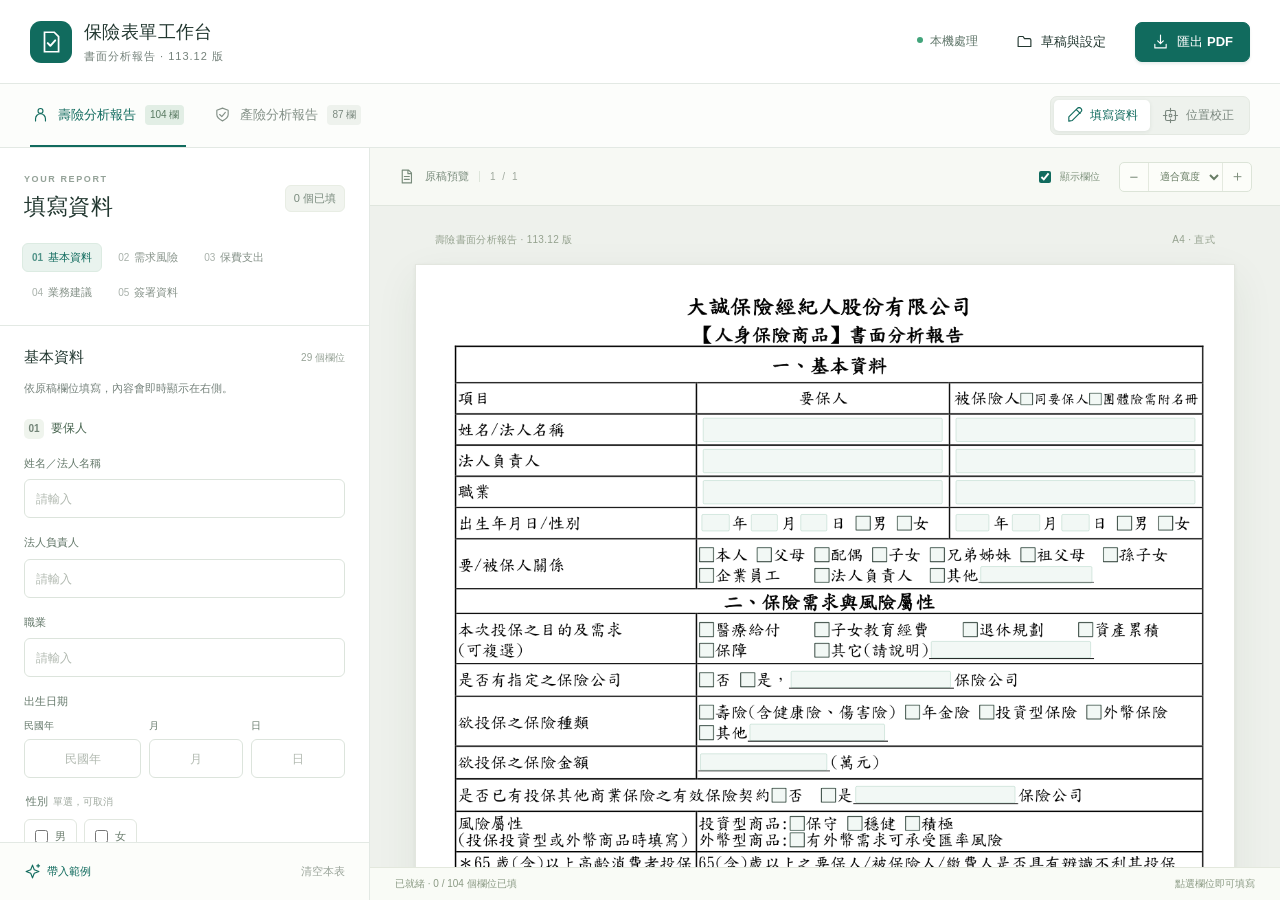
==== public/portable.html @ f3060d0b "Add files via upload" ====
<!doctype html>
<html lang="zh-Hant">
<head>
  <meta charset="UTF-8">
  <meta name="viewport" content="width=device-width, initial-scale=1.0">
  <meta name="description" content="產險、壽險書面分析報告：輸入資料、精準定位、即時預覽與 PDF 匯出。資料在自己的瀏覽器中處理。">
  <meta name="theme-color" content="#116b5e">
  <title>保險表單工作台 · 書面分析報告</title>
  <link rel="icon" href="data:image/svg+xml,%3Csvg xmlns='http://www.w3.org/2000/svg' viewBox='0 0 64 64'%3E%3Crect width='64' height='64' rx='16' fill='%23116b5e'/%3E%3Cpath d='M20 15h17l9 9v25H20z' fill='none' stroke='white' stroke-width='3'/%3E%3Cpath d='m25 35 5 5 10-12' fill='none' stroke='white' stroke-width='3'/%3E%3C/svg%3E">
  <style>
:root{--ink:#223730;--muted:#75827b;--green:#116b5e;--green-hover:#0c584d;--green-light:#e9f3ee;--line:#e3e9e4;--paper:#fff;--soft:#f8faf7;--background:#edf1ed;--shadow:0 8px 30px #26392b12;font-family:Inter,"Microsoft JhengHei","PingFang TC",Arial,sans-serif;font-synthesis:none;color:var(--ink);background:var(--background);font-size:14px}*{box-sizing:border-box}body{margin:0}button,input,select,textarea{font:inherit}button{cursor:pointer}button:disabled{cursor:wait;opacity:.55}a{color:inherit;text-decoration:none}button,select,input,textarea{outline:none}button:focus-visible,a:focus-visible,select:focus-visible,input:focus-visible,textarea:focus-visible,.paper:focus-visible{outline:2px solid #2b9382;outline-offset:3px}button{color:var(--ink)}.hidden{display:none!important}.app-shell{height:100dvh;min-height:560px;display:flex;flex-direction:column}.app-header{height:84px;flex:0 0 84px;background:#fff;display:flex;align-items:center;justify-content:space-between;padding:0 30px;border-bottom:1px solid var(--line);gap:20px}.brand{display:flex;align-items:center;gap:12px}.brand-mark{height:42px;width:42px;border-radius:11px;background:var(--green);color:#fff;display:grid;place-items:center}.brand-mark svg{width:26px;height:26px}.brand strong{display:block;font-size:18px;font-weight:750;letter-spacing:.4px}.brand small{display:block;font-size:11px;letter-spacing:1px;color:var(--muted);margin-top:5px}.header-actions{display:flex;gap:12px;align-items:center}.local-badge{color:#60766a;font-size:12px;white-space:nowrap;margin-right:9px}.local-badge>span,.autosave-status>span{width:6px;height:6px;background:#42a47b;display:inline-block;border-radius:50%;vertical-align:2px;margin-right:4px}.button{display:inline-flex;align-items:center;justify-content:center;gap:8px;padding:10px 16px;min-height:40px;background:#fff;border:1px solid #d7e1d9;border-radius:7px;font-weight:600;font-size:13px;transition:.14s}.button:hover{background:#f1f5f0;border-color:#becfc3}.button.primary{background:var(--green);color:#fff;border-color:var(--green);box-shadow:0 2px 3px #0c51431a}.button.primary:hover{background:var(--green-hover)}.button.ghost{border-color:transparent;background:transparent}.button.ghost:hover{background:var(--soft)}.button.small{min-height:35px;font-size:12px;padding:7px 10px}.button.full-width{width:100%;margin-top:16px}.icon{width:17px;height:17px;display:inline-flex;align-items:center;justify-content:center;flex-shrink:0}.icon svg,.card-icon svg{width:100%;height:100%}.workspace-bar{height:64px;flex:0 0 64px;border-bottom:1px solid var(--line);display:flex;align-items:center;justify-content:space-between;padding:0 30px;background:#fcfdfb;gap:16px}.template-switch{height:100%;display:flex;gap:26px}.template-tab{background:transparent;border:0;border-bottom:2px solid transparent;padding:0 2px;display:flex;align-items:center;gap:9px;color:#839087;font-weight:600;font-size:13px}.template-tab.active{color:var(--green);border-bottom-color:var(--green)}.template-tab:hover{color:var(--green)}.mini-tag{font-size:10px;background:#eef2ed;padding:3px 5px;border-radius:4px;color:#7b897f;font-weight:500}.active .mini-tag{background:#e2eee5;color:#5b7b63}.mode-switch{background:#eef2ed;border:1px solid #e4e9e2;display:flex;padding:3px;border-radius:7px}.mode-switch button{background:transparent;border:0;color:#7a877e;padding:7px 12px;display:flex;align-items:center;gap:7px;font-size:12px;border-radius:5px}.mode-switch button.active{background:white;color:var(--green);box-shadow:0 1px 4px #273b2d16;font-weight:650}.workspace{min-height:0;display:flex;flex:1}.editor-panel{width:370px;flex:0 0 370px;background:#fff;border-right:1px solid var(--line);min-height:0}.panel-view{height:100%;display:flex;flex-direction:column}.panel-heading{padding:26px 24px 21px;display:flex;align-items:center;justify-content:space-between}.eyebrow{font-size:9px;letter-spacing:1.6px;font-weight:700;color:#94a298;display:block}.panel-heading h1{font-size:22px;margin:8px 0 0;letter-spacing:.2px;font-weight:700}.count-badge{font-size:11px;background:#f1f4ef;border:1px solid #e8ede4;color:#7a8b7e;padding:5px 8px;border-radius:6px;white-space:nowrap}.count-badge.accent{background:var(--green-light);color:var(--green);border-color:#dcebe1}.section-nav{display:flex;gap:6px;padding:0 22px 18px;flex-wrap:wrap;border-bottom:1px solid var(--line)}.section-nav button{border:1px solid transparent;background:transparent;border-radius:6px;padding:6px 9px;font-size:11px;color:#869289;white-space:nowrap}.section-nav button:hover{background:#f4f7f2;color:#50715b}.section-nav button.active{color:var(--green);background:var(--green-light);border-color:#dcebe2;font-weight:650}.section-nav .step{font-size:10px;margin-right:5px;opacity:.7}.form-scroll{overflow-y:auto;min-height:0;flex:1;padding:22px 24px 30px;scrollbar-width:thin;scrollbar-color:#d2ded5 transparent}.form-intro{display:flex;align-items:center;justify-content:space-between;margin-bottom:18px}.form-intro h2{font-size:15px;margin:0}.form-intro small{font-size:10px;color:#97a397}.form-subtitle{font-size:11px;color:var(--muted);line-height:1.8;margin:-6px 0 20px}.form-card{padding-bottom:20px;margin-bottom:19px;border-bottom:1px solid #edf1eb}.form-card:last-child{border-bottom:0;margin-bottom:0;padding-bottom:0}.person-heading{display:flex;align-items:center;gap:7px;color:#47644f;font-size:12px;font-weight:650;margin:0 0 16px}.person-index{height:20px;width:20px;border-radius:5px;display:grid;place-items:center;font-size:10px;color:#728477;background:#eff4ed}.field-wrap{margin:0 0 16px}.field-wrap:last-child{margin-bottom:0}.field-label{display:block;font-size:11px;font-weight:600;color:#65796b;margin:0 0 8px;line-height:1.5}.field-label .optional{font-weight:400;color:#a0aaa1;font-size:10px;margin-left:5px}.full-input,.field-wrap input[type=text],.field-wrap textarea,.settings-grid input,.settings-grid select{border:1px solid #dce4dc;border-radius:6px;background:#fff;color:#243d2d;width:100%;min-height:39px;padding:9px 11px;font-size:13px;transition:border-color .15s,box-shadow .15s}.field-wrap input::placeholder,.field-wrap textarea::placeholder{color:#b1b9b0;font-size:12px}.field-wrap input:focus,.field-wrap textarea:focus,.full-input:focus,.settings-grid input:focus{border-color:#4b9b7e;box-shadow:0 0 0 3px #e9f4ed}.field-wrap input:disabled{background:#f5f7f3;color:#8a9a8d}.field-wrap.active-field>label{color:var(--green)}.field-wrap.active-field input{border-color:#87b39b}.field-wrap textarea{resize:vertical;min-height:74px}.hint{font-size:10px;line-height:1.8;color:#8a988b;margin:8px 0 0}.date-row{display:grid;grid-template-columns:1.25fr 1fr 1fr;gap:8px}.date-row .field-wrap{margin:0}.date-row .field-label{font-size:10px;margin-bottom:6px}.date-row input{text-align:center}.date-block{margin-bottom:16px}.check-group{border:0;padding:0;margin:0 0 18px;min-width:0}.check-group legend{font-size:11px;color:#65796b;font-weight:600;margin-bottom:10px}.group-hint{font-weight:400;color:#a0aaa0;margin-left:5px;font-size:10px}.check-options{display:flex;flex-wrap:wrap;gap:7px}.check-chip{display:flex;align-items:center;gap:7px;border:1px solid #e1e7df;border-radius:6px;padding:8px 10px;min-height:34px;font-size:11px;line-height:1.5;color:#6d7f70;cursor:pointer;transition:.12s;max-width:100%}.check-chip:hover{background:#f5f8f2;border-color:#b5cebd}.check-chip:has(input:checked){border-color:#a9cbb6;background:#f0f7f0;color:#275f40}.check-chip input{margin:0;width:13px;height:13px;accent-color:var(--green);flex-shrink:0}.check-chip input[type=checkbox]{border-radius:3px}.check-chip:has(input:disabled){opacity:.6;cursor:default}.identity-options{margin-bottom:20px}.notice-line{font-size:11px;line-height:1.8;color:#8c7d50;background:#fcf9ef;border:1px solid #f1ead5;border-radius:6px;padding:11px 12px;margin:0 0 20px}.inline-actions{display:flex;justify-content:flex-end;margin-top:8px}.editor-footer{padding:16px 24px;border-top:1px solid var(--line);display:flex;justify-content:space-between;align-items:center;min-height:56px;background:#fcfdfa}.text-button{display:inline-flex;align-items:center;gap:6px;background:none;border:0;padding:4px 0;color:var(--green);font-size:11px;font-weight:600}.text-button:hover{color:#073e32;text-decoration:underline}.text-button.muted{color:#9ba59b;font-weight:400}.autosave-status{font-size:10px;color:#7c9080}.preview-panel{flex:1;min-width:0;display:flex;flex-direction:column;min-height:0;background:#eef1ec}.preview-toolbar{height:58px;flex:0 0 58px;display:flex;align-items:center;justify-content:space-between;padding:0 28px;border-bottom:1px solid #e0e6de;background:#f7f9f4;gap:12px}.preview-title,.preview-tools{display:flex;align-items:center;gap:10px}.preview-title{color:#788b7b;font-size:11px}.preview-title strong{font-weight:550}.page-number{font-size:10px;color:#9fa99e;border-left:1px solid #dde5da;padding-left:10px;letter-spacing:2px}.preview-tools{gap:19px}.guide-control{font-size:10px;display:flex;gap:6px;align-items:center;color:#81947f;white-space:nowrap;cursor:pointer}.guide-control input{width:12px;height:12px;accent-color:var(--green)}.zoom-control{display:flex;align-items:center;border:1px solid #dce4d8;border-radius:5px;background:#fcfdf9;height:30px;overflow:hidden}.zoom-control button{border:0;background:transparent;color:#7e8e7c;width:28px;font-size:15px;height:100%}.zoom-control button:hover{background:#e8eee3}.zoom-control select{border:0;border-left:1px solid #e4e9df;border-right:1px solid #e4e9df;background:transparent;color:#687d64;height:100%;font-size:10px;padding:0 6px;text-align:center;min-width:75px}.preview-scroll{flex:1;overflow:auto;scrollbar-width:thin;scrollbar-color:#c4d0c3 transparent}.preview-context{display:flex;justify-content:space-between;max-width:830px;margin:27px auto 17px;padding:0 25px;font-size:10px;color:#95a28f;letter-spacing:.3px}.page-stage{display:flex;padding:0 35px 10px;justify-content:center;min-width:min-content;align-items:flex-start}.paper{position:relative;background:#fff;box-shadow:0 1px 4px #2b3e2b0d,0 14px 40px #2b3e2b13;border:1px solid #e3e6df;flex-shrink:0;line-height:0;width:715px;overflow:visible;outline:none;touch-action:pan-y}.paper img{width:100%;display:block;pointer-events:none;user-select:none}.paper svg{position:absolute;inset:0;width:100%;height:100%;overflow:visible}.paper svg text{pointer-events:none}.field-hit{stroke:transparent;fill:transparent;cursor:pointer;stroke-width:.7}.show-guides .field-hit{fill:#328d6610;stroke:#328d662e}.field-hit:hover{fill:#22885520;stroke:#228855aa}.field-selected .field-hit{fill:#26825614;stroke:#197555;stroke-dasharray:2 1;stroke-width:1}.calibrating .field-hit{fill:#26866c10;stroke:#4b927c88;cursor:move}.calibrating .field-hit:hover{fill:#26866c20}.calibrating .field-selected .field-hit{stroke:#116b5e;stroke-width:1.2;fill:#26866c14}.field-problem .field-hit{stroke:#c37a20;fill:#d8871818}.field-handle{fill:#116b5e;stroke:white;stroke-width:.7;cursor:nwse-resize}.preview-caption{display:flex;gap:5px;align-items:center;justify-content:center;font-size:10px;color:#9aa795;margin:22px 20px 30px;line-height:1.6;text-align:center}.preview-caption .icon{width:12px;height:12px}.preview-status{height:33px;flex:0 0 33px;background:#f9fbf6;border-top:1px solid #e3e8dd;display:flex;align-items:center;justify-content:space-between;padding:0 25px;font-size:10px;color:#8c9b85;gap:12px}.preview-status .warn{color:#a76b22}.demo-badge{background:#f6efdc;color:#ac8c44;border-radius:4px;padding:3px 6px;font-size:9px}.calibration-scroll{padding:0 24px 30px;overflow:auto;flex:1;min-height:0;scrollbar-width:thin}.note-box{display:flex;gap:8px;padding:12px;background:#f1f7f0;border:1px solid #e0ebdf;border-radius:7px;margin-bottom:20px;color:#709172}.note-box .icon{margin-top:2px}.note-box p{font-size:11px;line-height:1.8;margin:0}.calibration-divider{height:1px;background:var(--line);margin:24px 0 20px}.subheading{font-size:13px;margin:0 0 15px;font-weight:650;color:#49664f}.settings-grid{display:grid;grid-template-columns:1fr 1fr;gap:14px 12px;margin-top:16px}.settings-grid label{font-size:10px;color:#6d826f}.settings-grid label>span{float:right;color:#a7b0a3;font-size:9px}.settings-grid input,.settings-grid select{margin-top:7px;font-size:12px;padding:8px;min-height:36px}.range-label{display:flex;align-items:center;justify-content:space-between;color:#6a806d;font-size:11px;margin:0 0 9px}.range-label output{font-size:11px;color:#2b7556;background:#eaf4e8;border-radius:4px;padding:3px 6px}input[type=range]{width:100%;accent-color:var(--green);height:15px}.font-label{font-size:11px;color:#81927d}.row-buttons{display:flex;gap:14px;align-items:center;flex-wrap:wrap}.property-tag{background:#edf4e9;border-radius:4px;color:#74896b;font-size:10px;display:inline-block;padding:5px 7px;margin-top:13px}.modal{border:1px solid #dce7db;padding:28px;width:min(510px,calc(100vw - 32px));border-radius:14px;color:var(--ink);box-shadow:0 20px 100px #172b1f44;max-height:90dvh;overflow:auto}.modal::backdrop{background:#182d2459;backdrop-filter:blur(4px)}.modal-heading{display:flex;justify-content:space-between;align-items:center;gap:15px}.modal h2{font-size:20px;margin:7px 0 0}.icon-button{width:29px;height:29px;border:1px solid #e3eade;border-radius:6px;background:#f9fbf7;font-size:20px;font-weight:300;color:#899b84;line-height:1}.modal-lead{font-size:12px;color:#8c9c85;line-height:1.7;margin:16px 0 22px}.manage-card{display:flex;gap:14px;padding:20px 0;border-top:1px solid #e7ede2}.card-icon{display:flex;height:34px;width:34px;flex-shrink:0;padding:8px;color:#6a9670;background:#eef5e9;border-radius:7px}.manage-card h3{font-size:13px;margin:2px 0 7px}.manage-card p{font-size:11px;color:#83907d;line-height:1.8;margin:0 0 15px}.remember-option{display:flex;gap:11px;border:1px solid #e4ecdd;border-radius:7px;background:#f8fbf4;padding:13px;cursor:pointer;margin-top:9px}.remember-option input{margin-top:2px;accent-color:var(--green)}.remember-option strong{font-size:11px;font-weight:600;display:block;color:#5b765a}.remember-option small{display:block;font-size:10px;color:#94a187;margin-top:7px;line-height:1.6}.manage-bottom{display:flex;justify-content:space-between;gap:20px;margin-top:20px}.modal.compact{width:min(460px,calc(100vw - 32px))}.message-body{margin:22px 0;color:#71806a;font-size:13px;line-height:1.9;white-space:pre-wrap;word-break:break-word}.modal-actions{display:flex;justify-content:flex-end;gap:10px;margin-top:25px}.toast{position:fixed;left:50%;bottom:32px;transform:translate(-50%,20px);padding:12px 20px;background:#244a3e;color:white;border-radius:8px;box-shadow:0 7px 25px #233b3033;z-index:100;font-size:12px;opacity:0;transition:.2s;pointer-events:none;max-width:90vw;text-align:center;line-height:1.7}.toast.visible{opacity:1;transform:translate(-50%,0)}.loading-overlay{position:fixed;inset:0;background:#f5f8f1f7;z-index:200;display:flex;align-items:center;justify-content:center;flex-direction:column;gap:17px;color:#43614a}.loading-overlay strong{font-size:17px;margin-top:8px}.loading-overlay span{font-size:12px;color:#8a9d82}.spinner{height:30px;width:30px;border:3px solid #deead6;border-top-color:var(--green);border-radius:50%;animation:spin 1s linear infinite}@keyframes spin{to{transform:rotate(360deg)}}
@media(min-width:1600px){.editor-panel{width:410px;flex-basis:410px}.panel-heading,.form-scroll,.calibration-scroll{padding-left:30px;padding-right:30px}.section-nav{padding-left:28px;padding-right:28px}.preview-context{max-width:890px}}
@media(max-width:1060px){.app-header,.workspace-bar{padding-left:20px;padding-right:20px}.editor-panel{width:330px;flex-basis:330px}.panel-heading{padding:24px 19px 19px}.form-scroll{padding:20px 19px}.section-nav{padding-left:17px;padding-right:17px;gap:4px}.preview-toolbar{padding:0 18px}.preview-tools{gap:10px}.mini-tag{display:none}.template-switch{gap:18px}.page-stage{padding-left:22px;padding-right:22px}.local-badge{display:none}.calibration-scroll{padding:0 19px 26px}}
@media(max-width:760px){.app-shell{height:auto;min-height:100dvh}.app-header{height:72px;flex-basis:72px;padding:0 16px;gap:10px}.brand-mark{width:34px;height:34px;border-radius:9px}.brand-mark svg{width:23px;height:23px}.brand{gap:9px}.brand strong{font-size:14px}.brand small{font-size:8px;letter-spacing:.3px}.header-actions{gap:4px}.header-actions .ghost{padding:8px}.header-actions .ghost>span:last-child{display:none}.header-actions .primary{padding:9px 11px;font-size:11px;gap:6px}.workspace-bar{height:auto;flex-basis:auto;padding:12px 16px;gap:12px;flex-wrap:wrap}.template-switch{height:36px;gap:16px}.template-tab{font-size:12px;gap:6px;padding-bottom:8px}.mode-switch{margin-left:auto}.mode-switch button{padding:6px 8px;font-size:10px}.mode-switch .icon{width:13px;height:13px}.workspace{flex-direction:column;min-height:0}.editor-panel{width:100%;flex:0 0 auto;border-right:0;border-bottom:1px solid var(--line)}.panel-heading{padding:19px 20px 15px}.panel-heading h1{font-size:20px}.panel-heading .eyebrow{font-size:8px}.section-nav{padding:0 18px 14px;gap:5px}.section-nav button{font-size:11px}.form-scroll{max-height:410px;padding:20px}.calibration-scroll{max-height:460px;padding:0 20px 25px}.editor-footer{padding:13px 20px;min-height:48px}.preview-panel{min-height:550px}.preview-toolbar{height:51px;flex-basis:51px;padding:0 16px}.preview-scroll{max-height:78vh;min-height:400px}.preview-title{font-size:10px;gap:6px}.preview-title .icon{width:14px}.preview-tools{gap:7px}.guide-control{font-size:9px;gap:3px}.zoom-control select{font-size:9px;min-width:61px;padding:0 3px}.zoom-control button{width:22px}.preview-context{margin-top:18px;margin-bottom:12px;padding:0 20px}.page-stage{padding:0 18px}.preview-status{padding:0 16px;font-size:9px}.preview-status span:last-child{max-width:43%;overflow:hidden;white-space:nowrap;text-overflow:ellipsis}.preview-caption{font-size:9px}.modal{padding:23px}.page-number{letter-spacing:0}.demo-badge{font-size:8px}.calibration-scroll>.full-input{max-width:100%}}
@media(prefers-reduced-motion:reduce){*,*::before,*::after{animation-duration:.01ms!important;transition-duration:.01ms!important;scroll-behavior:auto!important}}
@media print{body{display:none}}

.export-result{flex:0 0 auto;display:flex;align-items:center;gap:14px;padding:13px 24px;background:#eaf5e8;border-top:1px solid #cfe2c8}.export-result>div{flex:1;min-width:0}.export-result strong{display:block;font-size:12px;color:#32663f}.export-result span{display:block;font-size:10px;color:#6e8d6c;margin-top:5px;overflow:hidden;text-overflow:ellipsis;white-space:nowrap}.export-result .text-button{white-space:nowrap}.calibrating{touch-action:none}

</style>
<script>
window.EMBEDDED_ASSETS = {"assets/CJK-Fallback.ttf":"AAEAAAAOAIAAAwBgT1MvMl0T928AAAFoAAAAYGNtYXCY0+jkAAMWlAAAFVhnYXNwAAQABwA0uTwAAAAMZ2x5ZvUmn3oABkC8AC3oLWhlYWQI/TArAAAA7AAAADZoaGVhAZ7FaQAAASQAAAAkaG10eHTyUOEAAAHIAAMUymtlcm6ZLKOWADQo7AAAj9psb2NhmST4GQADK+wAAxTQbWF4cMV4AgoAAAFIAAAAIG5hbWUFJg0aADS4yAAAAFJwb3N0/+8ADQA0uRwAAAAgdmhlYQGDD+YANLlIAAAAJHZtdHj5ke/DADS5bAABimgAAQAAAAKKPR9QeC9fDzz1Aj0BAAAAAADTjjLaAAAAANOONE//cf+8AR8BCwAAAAgAAAABAAAAAAABAAABC/+8AAABK/9x/08BHwABAAAAAAAAAAAAAAAAAADFMgABAADFMwDAACcA8AAYAAEAAABXAAAAAAAAAAAABQACAAMA+wGQAAUACACzAKYAAAAkALMApgAAAHoADQA+CAUCCwUCAAAAAAABkQAC/yvf/PsAAAAWAAAAADFBU0MAQAAA//8AxP/DABABCwBEID8B/9f/[base64]/+kAlAAZAH4AGQDfABkAuwAZAL4AEACUABkAvgAQAJcAGQCFAA0AhQADALMAFwCRAAAA4gADAIwAAACHAAAAigAKAE4AFQBgAAMATgAGAIgABQBpAAAAlAAxAIgADACWABYAdwAOAJYADgCJAA4AVAAEAIUABQCXABYAQgAUAEL/+AB/ABYAQgAWAOUAFgCXABYAlAAOAJYAFgCWAA4AZgAWAHQACwBXAAQAlwAVAHsAAAC/[base64]/9AEIAFgBC//cAQv/[base64]//+AEL/9ABXAAcAQv/+AFcACgBCAAkAVwAKAEIAFgCcAAoAhQAUAEX/6QBC//gAlAAZAH8AFgB/ABYAfgAZAEIAFQB+ABkAQgANAH4AGQBCABYAfgAZAE0AFgB+AAQAQv//[base64]//gAlAAOAJcAFQCXABUAlwAVAJcAFQCXABUA1QAMAEL/+ACIABQAlgAOAJYAFgCWABYAdwAJAIIADACWAA4AlgAOAIkADQCJAA4AtQAOAHQACwB0AAkAkwAOAEL/9wCWAA4AlgAOAI4ADgB+AAAAhgABAJcAFQCXABYAlwAWAEIAAgBIAAUAXAABAFQAFQCdABYA5QAVAOUAFQDlABUAl//3AJcAFgCdABYAlAAOAM8ADgCyAA4AZgAFAGYABQBmAAUAZgAWAFAAFgCIABYAiAAWAHQACwBC//cAQv/3AFcABACXAAIAlwAIAJcAFQB7AAAAvwADAH0AAQBxAAEAcQAKAIsACgB3AAMAbQAFAG0ACAC+ABAAkQAWAJ0AFgBT//AAagAWAG0ABQBtAAgAZgAPACz/+gCAAAIAkwAgAJQAIACUAEEAjwAjAJQAMQCUADEAlABBAI8AIwBDAAoARwAVAJQAJABCABQAlAAuAC8ABACTACAAlAAcAJQAJwBVAAAAAP/nAAD/0wAA/9oAAP/cAAD/5AAA/9IAAP/SAAD/6AAA/+wAAP/RAAD/8gAA/+kAAP/qAAD/6QAA/9wAAP/cAAD/5AAA/+wAAP/3AAD/0QAA/9YAAP/aAAD/0wAA/9MAAP/yAAD/0QAA/+gAAP/UAAD/5QAA/+oAkwA/AJMAIgCc//0Amf/9AML//QB2//0AyP/9AKr//QDJ//0AVP/[base64]/ABYAg//+AJgAFgCEAAAAcgAOAJQADgChAAMAlAAVAHQADgCXAA4AcwACAJcAFQCzAA4Ahv/+AL4AFQDBAA4AVAACAJcAFQCUAA4AlwAVAMEADgCZAAEAhwAZALQAAgB+ABkAmgAQAIUADQBXAAoAVwAIAEX/6QDpAAAA7gAZALQAAgCUABkAlgADALAAGQCcAAAAlAAZAJ8AGQB+ABkApgACAIcAGQDRAAEAjAAJALsAGQC7ABkAlAAZAKsAAADfABkAtAAZAL4AEACxABkAlAAZAJoAEACFAAMAlgADAMQADQCMAAAAswAZAKkAFQD/ABkA/[base64]/9AEL/[base64]/AA8AcAAVAIkAEgDOABIARQASASsADQA6AAsAZwALADoABgBJAAoASQAKALMADQB/ABIAAAAAACH/[base64]//QCa//0AmgBCAJoANwCa//0Amv/9AJoAQgCaADcAmv/9AJr//QCaAEIAmgA3AJoAQgCaAEIAmgA3AJoANwCa//0Amv/9AJr//QCa//0AmgBCAJoAQgCaADcAmgA3AJr//QCa//0Amv/9AJr//QCaAEIAmgBCAJoANwCaADcAmgA3AJoANwCaADcAmgA3AJr//QCa//0Amv/9AJr//QCa//0Amv/9AJr//QCa//0Amv/9AJr//QCa//0Amv/9AJr//QCa//0Amv/9AJr//QCa//0Amv/9AJr//QCa//0Amv/9AJr//QCa//0Amv/9AJr//QCa//0Amv/9AJr//QCa//0Amv/9AJr//QCa//0Amv/9AJr//QCa//0Amv/9AJr//QCa//0Amv/9AJr//QCa//0AmgAsAJoAQgCaACwAmgAsAJr//QCa//0Amv/9AJoAQgCaACwAmgAsAJr//QCa//0Amv/9AJoAQgCaACwAmgAsAJr//QCa//0Amv/9AJr//QCa//0Amv/9AJr//QCa//0Amv/9AJr//QCa//0Amv/9AJoAQgCa//0Amv/9AJoAQgCaAAAAmgAAAJoAAACa//0Amv/9AJr//QCa//0Amv/9AJr//QCa//0Amv/9AJr//QCa//0Amv/9AJr//QCa//0Amv/9AJr//QCa//0AmgAAAJoAAACa//[base64]/AQAARAEAAEIBAABEAQAAVwEAAEsBAABdAQAAQwEAAEIBAABPAQAAQgEAAEQBAABFAQAASwEAAFIBAABLAQAARgEAAEYBAABGAQAAQwEAAEUBAABQAQAASgEAAEQBAABEAQAAWQEAAEQBAABPAQAARAEAAEoBAABQAQAAUgEAAE8BAAA/[base64]/AQAATwEAAI4BAABDAQAASgEAAEgBAABJAQAAOAEAAD4BAAA/[base64]/[base64]/[base64]/AQAANQEAAAsBAABJAQAAOwEAADgBAABEAQAAOQEAAD8BAAA7AQAARQEAADkBAABJAQAAEwEAABABAABWAQAARQEAAJkBAAA/[base64]/[base64]/[base64]/[base64]/[base64]/[base64]/[base64]/[base64]/[base64]/AQAAgAEAAAwBAAAKAQAAcQEAAAwBAAByAQAACQEAAHMBAABrAQAADAEAAF0BAABeAQAAXwEAAHUBAAALAQAAXQEAAGcBAABfAQAAZQEAAF0BAAAKAQAAMwEAAF8BAAAKAQAAOAEAACwBAAArAQAARgEAAEIBAAA/[base64]/AQAAPQEAAEIBAABDAQAAMAEAADQBAABAAQAAPwEAAEwBAAA0AQAARwEAAEgBAABLAQAAMwEAADEBAAAzAQAAOQEAADYBAAA3AQAAOAEAADIBAAA4AQAAOAEAADsBAAA5AQAAMQEAADEBAAA3AQAAMwEAADgBAAA0AQAAKQEAAC4BAAA/AQAAPQEAAEABAAA5AQAANgEAADwBAAA9AQAANAEAADIBAAAKAQAALAEAADQBAAAyAQAALAEAAEIBAAA/AQAANQEAACYBAAA2AQAANgEAAC8BAAA1AQAAPAEAADABAAAtAQAARgEAADUBAAArAQAAQQEAADUBAAAmAQAAOQEAAEIBAAA/[base64]/[base64]/[base64]/AQAAFQEAAFUBAABRAQAASwEAAFQBAABMAQAATgEAAF4BAAB/[base64]/[base64]/AQAARAEAAEQBAABLAQAATAEAABQBAAANAQAAUQEAAEcBAAA9AQAAPgEAAEsBAAA/[base64]/[base64]/[base64]/AQAAQwEAADUBAABGAQAAPwEAAFQBAAA/AQAARQEAAEMBAABIAQAASwEAAEcBAAA/AQAARQEAAD8BAABDAQAATwEAAD4BAAA/[base64]/AQAAQwEAAJABAAB7AQAARAEAADcBAABPAQAASQEAAFEBAABEAQAAQwEAAEIBAACEAQAAOgEAAHkBAABFAQAARgEAAEoBAABMAQAAUQEAAE0BAABhAQAARAEAAEYBAABFAQAARwEAAFEBAAA/[base64]/[base64]/AQAATwEAAEABAAA0AQAAQgEAAEcBAABFAQAAFAEAAEYBAABMAQAARwEAAEIBAAA/AQAALgEAAEcBAABAAQAAPgEAADkBAAA4AQAAQgEAAHYBAAA/[base64]/[base64]/[base64]/[base64]/AQAAtwEAAEUBAABIAQAAQwEAAEABAABRAQAAQAEAAEEBAABNAQAAUQEAAEkBAABEAQAASgEAAEQBAABJAQAAQwEAADsBAABJAQAARAEAAEMBAAA4AQAARAEAAAcBAAA/[base64]/[base64]/[base64]/[base64]/[base64]/[base64]/AQAAPAEAADgBAAA8AQAAUgEAAD0BAAA7AQAAOgEAAEgBAABAAQAAPQEAAD4BAAA3AQAAPAEAAEkBAABEAQAANAEAADUBAAA/[base64]/AQAAJwEAABIBAAAMAQAACQEAAA4BAAAJAQAAhQEAAAkBAAALAQAAgAEAAHwBAAB4AQAAegEAAIABAAB1AQAACQEAABEBAAB/[base64]/[base64]/[base64]/jf9xAAAAAAAEAAAAAwAAACQAAAAKAAAIrAADAAEAAAAkAAMACgAACKwABAiIAAACDgIAAAgADgB+ALQBEwEiASsBTQF+AZIBwgHOAdAB0gHUAdYB2AHaAdwB/[base64]/[base64]/5Kfks+Tb5X/lw+YP5k/ma+aL5w/nQ+dz57PoD+i37BP4W/hn+Mf5G/lL+V/5m/mv/Xv+f/+X/5v/9//8AAAAgAKEAtgEWASQBLgFQAZIBwgHOAdAB0gHUAdYB2AHaAdwB/[base64]/IxIkYCTQJQAlUCWBJZIloCWjJbIltiW8JcAlxiXOJeIl7yYFJg4mHCYeJkAmQiZgJmwmbycCJxMnFicaJyYnPSc/J1YndieKJ5wnniehJ7owADAFMBwwITBBMJkwoDD7MQUxMTFFMU8xZTFxMYIxhDIAMiAyMTI5MmAyfzKjMwMzDTMUMxgzIjMmMyszNjM7M0kzTTNRM1czezOAM4gzzTPVM9gz200ATbVOAKwA+Qf5Cfkd+R/5KPks+Tb5X/lw+YP5kvmZ+aL5w/nQ+dz57PoD+g37Af4Q/hn+MP4z/kn+VP5Z/mj/Af9h/+D/5v/9////4f+//77/vP+7/7n/t/+k/3X/av9p/2j/Z/9m/2X/ZP9j/0P/Cv7y/vH+8P7v/u7+7f7s/un+6P7m/uT+4/7i/tX+1P7Q/sL+wP66/rn+mf6Y/pb+lf6U/pH+if6I/oX+g/6C/oD+ff55/lb+NP4z/jL+Mf4w/i79//3+/f39/PC05GXj6eKp4pzimuKZ4pjiluKO4o3ijOKJ4ojig+KB4lviWOJT4lLiLuIs4dbh1eHS4cnhx+G94brhtuG04a7hkeGL4YrhhuFw4VrhWeFX4VXhUuFP4UvhSuE/4T3hJ+Em4SXhJOEj4SHhIOEd4RzhGuEY4RbhFeEU4RPhDuEK4QPhAeD+4Png7ODq4Ojg5uDU4MfgxuDF4LrgoeBP3wLe6N7S3s7ewt7A3rbetd6u3qzeqN6m3qLeoN6Q3ojec95s3mDeX94+3j3eIN4f3h7djN183Xrdd91s3VbdVd1A3SHdF90Q3Q/dDdz11LDUr9St1KzUldSR1JDUjNSGAADRINRiAADRAdEf0P/[base64]/AAAB/[base64]/AAADowAAA84AAAHTAAAD0QAAA9EAAAH/[base64]/[base64]/[base64]/hYAAIQCAAD+GQAA/hkAAIQJAAD+MAAA/jEAAIQKAAD+MwAA/kYAAIQMAAD+SQAA/lIAAIQgAAD+VAAA/lcAAIQqAAD+WQAA/mYAAIQuAAD+aAAA/msAAIQ8AAD/AQAA/14AAIRAAAD/YQAA/58AAISeAAD/4AAA/+UAAITdAAD/5gAA/+YAAALXAAD//QAA//[base64]/QAAAwNAAAMLAAADE0AAAxkAAAMhAAADNkAAA0aAAANUQAADZYAAA3TAAAODgAADocAAA68AAAO5gAADx8AAA9QAAAPZgAAD7MAAA/[base64]/[base64]/[base64]/[base64]/AAAtlQAALasAAC3BAAAt1wAALe0AAC4DAAAuGQAALi8AAC5FAAAuWwAALnEAAC6HAAAunQAALrMAAC7JAAAu3wAALvUAAC8LAAAvIQAALzcAAC9+AAAvtQAAL8sAAC/[base64]/[base64]/[base64]/AAAZjIAAGZ9AABmrgAAZuMAAGczAABnkgAAZ9MAAGgYAABogwAAaPIAAGlSAABpnwAAagYAAGqTAABq0wAAaxMAAGtXAABrrgAAbA0AAGwtAABsrAAAbO8AAG1bAABt6gAAbi4AAG5yAABuwQAAbvUAAG88AABvjgAAb8IAAG/dAABwBwAAcEcAAHCYAABxAwAAcT8AAHGKAABx3QAAci8AAHJ3AAByzQAAczcAAHN+AABztAAAdB0AAHRcAAB02wAAdRwAAHV/[base64]/YAAHx2AAB81wAAfTgAAH1mAAB9mQAAfdsAAH4mAAB+RQAAfqsAAH74AAB/KQAAfzkAAH9JAAB/WQAAf4wAAIAwAACAhwAAgJ0AAID+AACBFAAAgWEAAIG6AACCAwAAgkMAAIJTAACCaQAAgrAAAIMEAACDeAAAhAQAAIR/AACFKAAAhcMAAIZAAACGagAAhp8AAIbeAACHHwAAhy8AAId0AACHtwAAiAUAAIhRAACIYQAAiK4AAIj+AACJNwAAiYwAAIoFAACKWAAAingAAIrGAACLMwAAi7QAAIwPAACMPQAAjH8AAIy8AACM/gAAjT0AAI2rAACOEQAAjkYAAI59AACOtAAAjusAAI8sAACPcAAAj7QAAI/[base64]/[base64]/6AADQYAAA0MEAANEyAADRowAA0gAAANJ/AADS6AAA000AANOgAADUBQAA1GUAANTOAADVJQAA1TwAANVTAADVawAA1YMAANWwAADV3QAA1ggAANYzAADWawAA1qMAANbYAADXDQAA1ygAANdDAADXXgAA13kAANeUAADXrwAA18oAANflAADYAAAA2BsAANg2AADYUQAA2GwAANiHAADYogAA2L0AANjdAADY/[base64]/tAADgFgAA4DkAAOBcAADghgAA4KkAAODMAADg9QAA4RgAAOE7AADhZQAA4Y0AAOG5AADh7wAA4hYAAOJCAADiegAA4qMAAOLKAADi/gAA4ycAAONOAADjgwAA47oAAOPxAADkOQAA5FoAAOR7AADknAAA5L0AAOTXAADk8QAA5SMAAOU6AADlUQAA5WgAAOV/[base64]/BAADv9QAA8CkAAPA+AADwVAAA8GoAAPCAAADwugAA8PgAAPEiAADxawAA8k8AAPN3AAD0XgAA9UYAAPWLAAD17wAA9i8AAPaIAAD2rwAA9vkAAPdwAAD3pQAA978AAPhEAAD4/QAA+R4AAPlaAAD5mgAA+dQAAPoyAAD7OwAA+2kAAPubAAD7wgAA+/0AAPzbAAD92AAA/3sAAP+/[base64]/8AAThNAAE4wwABOQ0AATl/AAE5ywABOj8AATqFAAE68wABOxYAATthAAE7pwABPBYAATxkAAE82gABPSUAAT2YAAE9+gABPoQAAT67AAE/HQABP3gAAT/7AAFAPwABQK0AAUD9AAFBPwABQakAAUHgAAFCQAABQmcAAUK2AAFC7wABQxEAAUNtAAFDzwABQ/UAAUQoAAFEgwABROQAAUUiAAFFhgABRegAAUYgAAFGgAABRtsAAUcKAAFHYQABR7wAAUgcAAFIpAABSSYAAUlqAAFJsgABSecAAUouAAFKeAABSsYAAUsXAAFLPAABS2MAAUuOAAFLuQABS/[base64]/gABWx0AAVtTAAFblAABW78AAVvmAAFb/[base64]/AAFuCQABbqEAAW9IAAFvnQABb/IAAXBLAAFwrAABcRAAAXF8AAFx5wABcmkAAXLdAAFzWQABc7kAAXQaAAF0igABdQ0AAXV9AAF17AABdl8AAXbWAAF3RQABd7wAAXg7AAF4yQABeVAAAXniAAF6XgABetcAAXteAAF79AABfGsAAXzcAAF9PQABfbsAAX4fAAF+pQABfzAAAX/[base64]/[base64]/EAAbxUAAG8kgABvOEAAb0vAAG9hAABvcIAAb4iAAG+cQABvtcAAb9YAAG/5QABwGQAAcDKAAHBNgABwYwAAcH4AAHCWAABwtsAAcNBAAHDtgABxEgAAcRfAAHEhwABxMQAAcT7AAHFNwABxXsAAcXTAAHGOgABxoEAAcbOAAHHNwABx9sAAcfxAAHIdgAByJYAAcjKAAHJOwAByZ4AAcoQAAHKVAABysMAAcs5AAHLzwABy/YAAcwZAAHMPQABzI0AAczhAAHNMwABzYAAAc3RAAHOLAABzn4AAc7cAAHPJAABz3wAAc/cAAHQHQAB0IsAAdD5AAHRbgAB0eAAAdIyAAHShAAB0vkAAdN0AAHT/[base64]/AAHjWgAB45IAAePPAAHkEQAB5HgAAeTSAAHk6AAB5VMAAeVvAAHlwQAB5k4AAeZ1AAHmowAB5rkAAeb/[base64]/9AAHwEwAB8CkAAfA/[base64]/AAH5lQAB+asAAfnBAAH51wAB+e0AAfoDAAH6GQAB+i8AAfpFAAH6WwAB+nEAAfqHAAH6nQAB+rMAAfrJAAH63wAB+vUAAfsLAAH7JwAB+z0AAftTAAH7aQAB+38AAfuVAAH7qwAB+8EAAfvXAAH77QAB/AMAAfwZAAH8LwAB/EUAAfxbAAH8cQAB/IcAAfydAAH8swAB/MkAAfzfAAH89QAB/QsAAf0hAAH9NwAB/U0AAf1jAAH97QAB/nkAAf6PAAH+pQAB/rsAAf7RAAH+5wAB/v0AAf8TAAH/LwAB/0UAAf9bAAH/cQAB//[base64]/[base64]/[base64]/8AAIQEgACEC4AAhBEAAIQWgACEHAAAhCGAAIQnAACELIAAhDIAAIRVgACEWwAAhGCAAIRmAACEa4AAhHEAAIR4AACEfYAAhIMAAISKAACEj4AAhJUAAISagACEoAAAhKWAAISrAACEsIAAhLYAAIS7gACEwQAAhOKAAIToAACE7YAAhPMAAIT4gACE/gAAhQUAAIUKgACFEAAAhRWAAIUbAACFIIAAhSYAAIUrgACFMQAAhTaAAIU8AACFQYAAhUiAAIVOAACFU4AAhVkAAIVegACFZAAAhWmAAIVvAACFdIAAhXoAAIV/[base64]/AACJhIAAiYoAAImRAACJloAAiZwAAImhgACJpwAAiayAAImyAACJt4AAib0AAInCgACJyAAAic8AAInUgACJ2gAAieEAAInmgACJ7AAAifGAAIn3AACJ/[base64]/UAAiwLAAIsJwACLD0AAixZAAIsbwACLIUAAiybAAIssQACLMcAAizdAAIs8wACLQkAAi0fAAItNQACLUsAAi1hAAItdwACLY0AAi2jAAItvwACLdUAAi3rAAIuAQACLh0AAi4zAAIuSQACLl8AAi51AAIukQACLqcAAi69AAIu0wACLukAAi7/AAIvFQACLysAAi9HAAIvXQACL3MAAi+PAAIvpQACL/QAAjBJAAIwygACMToAAjGZAAIx+AACMg4AAjKOAAIzFgACM4wAAjQCAAI0GAACNJQAAjUXAAI1ogACNjMAAjZJAAI2vgACNzkAAje2AAI4bgACOQ8AAjl4AAI5lAACOaoAAjpWAAI6bAACOwwAAjsiAAI70wACO+kAAjv/AAI8FQACPNcAAjztAAI9AwACPRkAAj0vAAI9bAACPbYAAj4VAAI+dwACPwMAAj+3AAI/[base64]/[base64]/kAAmwPAAJsJQACbLYAAmzMAAJs4gACbPgAAm0OAAJtJAACbe0AAm4DAAJuGQACbi8AAm5FAAJuWwACbnEAAm6HAAJunQACbrMAAm7JAAJu3wACbvUAAm8LAAJvIQACbzcAAm9NAAJvYwACb3kAAm+PAAJvpQACb7sAAm/RAAJv5wACb/[base64]/[base64]/BAACfxoAAn9YAAJ/rwACf8UAAn/bAAJ/[base64]/[base64]/WAAKf7AACoAIAAqAYAAKgLgACoEQAAqE/[base64]/wACvBUAArwrAAK8cwACvIkAAryfAAK8+gACvUcAAr2YAAK9rgACvf0AAr5fAAK+tQACvzEAAr9HAAK/mAACv64AAr/EAAK/[base64]/IAAsgIAALIHgACyDQAAshKAALIYAACyNsAAsjxAALJBwACyR0AAskzAALJSQACyV8AAsnEAALKOAACyk4AAspkAALKegACypAAAsqmAALKvAACytIAAsroAALK/gACyxQAAssqAALLQAACy1wAAstyAALL5QACy/sAAswRAALMJwACzD0AAsxTAALMaQACzH8AAsyVAALMqwACzMEAAszXAALM7QACzQMAAs0fAALNNQACzUsAAs1hAALNdwACzY0AAs2jAALOHgACzjQAAs5KAALOYAACznYAAs6MAALOogACzrgAAs8mAALPPAACz1IAAs9oAALPfgACz5QAAs+qAALPwAACz9YAAs/[base64]/wAAtQSAALUKAAC1D4AAtTnAALU/QAC1RMAAtUpAALVjwAC1aUAAtW7AALV1wAC1lcAAta1AALWywAC1uEAAtb3AALXDQAC1yMAAtc5AALXTwAC1/[base64]/wAALgBgAC4BwAAuA4AALg7QAC4QMAAuEZAALhLwAC4UsAAuFhAALhfQAC4ZkAAuGvAALhxQAC4dsAAuHxAALiBwAC4h0AAuIzAALiSQAC4l8AAuJ7AALikQAC4qcAAuK9AALi0wAC4ukAAuL/AALjFQAC4zEAAuNHAALjXQAC43MAAuOJAALjpQAC47sAAuPXAALj7QAC5AMAAuQfAALkNQAC5EsAAuRhAALk9gAC5YkAAuWfAALltQAC5dEAAuXnAALl/QAC5hMAAuYpAALmPwAC5lUAAuZrAALmgQAC5pcAAuddAALncwAC54kAAuefAALntQAC58sAAug2AALoTAAC6GIAAuh+AALolAAC6KoAAujAAALo1gAC6OwAAukIAALpHgAC6TQAAulQAALpZgAC6XwAAumYAALptAAC6coAAungAALp/AAC6hIAAuooAALqPgAC6lQAAupwAALqhgAC6pwAAuq4AALqzgAC6uQAAur6AALrEAAC6yYAAus8AALrUgAC62gAAuuEAALrmgAC67AAAuvGAALr3AAC6/IAAuyIAALsngAC7SwAAu1IAALtXgAC7XoAAu2QAALtpgAC7bwAAu3YAALt7gAC7gQAAu4gAALuNgAC7kwAAu5iAALueAAC7o4AAu6kAALuugAC7tAAAu7mAALu/AAC7xIAAu+YAALvrgAC78oAAu/gAALv9gAC8AwAAvAiAALwOAAC8E4AAvBkAALw0QAC8OcAAvD9AALxEwAC8akAAvG/AALyZAAC8noAAvL/AALzFQAC8ysAAvNBAALzXQAC83MAAvOJAALznwAC87UAAvPLAAL0nAAC9LIAAvTOAAL05AAC9PoAAvUQAAL1JgAC9TwAAvVSAAL1aAAC9X4AAvWUAAL1qgAC9cAAAvXWAAL2eQAC9o8AAvalAAL2uwAC9tEAAvbnAAL2/[base64]/AIAAvwYAAL8LgAC/EQAAvxgAAL8dgAC/IwAAvyiAAL8uAAC/M4AAvzkAAL8+gAC/RAAAv0mAAL9PAAC/VIAAv1oAAL9fgAC/ZQAAv2qAAL9wAAC/dYAAv3sAAL+AgAC/hgAAv40AAL+SgAC/mAAAv52AAL+jAAC/qIAAv6+AAL+2gAC/vYAAv8MAAL/IgAC/zgAAv9OAAL/ZAAC/[base64]/AAMPFQADDzEAAw9HAAMPXQADD3MAAxA6AAMQUAADEGwAAxCCAAMRiwADEacAAxG9AAMR0wADEekAAxH/[base64]/hAAMf9wADIA0AAyAjAAMgOQADIE8AAyBlAAMgewADIJcAAyCtAAMgwwADINkAAyDvAAMhcAADIYYAAyGcAAMhsgADIcgAAyHeAAMikAADIqYAAyK8AAMi0gADIugAAyL+AAMjFAADIyoAAyNAAAMjVgADI2wAAyOCAAMjmAADI64AAyPEAAMj2gADI/AAAyQGAAMkHAADJDIAAyRhAAMkdwADJI0AAySjAAMkuQADJQwAAyVwAAMlhgADJZwAAyX/AAMmFQADJisAAyZBAAMmVwADJqkAAya/[base64]/AAM+1QADPvEAAz8HAAM/HQADPzMAAz9JAAM/XwADP3UAAz+LAAM/oQADP7cAAz/TAAM/6QADP/8AA0AVAANAKwADQEEAA0BXAANAbQADQIMAA0CZAANArwADQMsAA0DnAANBAwADQRkAA0EvAANBSwADQWEAA0F3AANBjQADQakAA0G/AANB1QADQesAA0IBAANCFwADQtMAA0LpAANC/wADQxUAA0MrAANDQQADQ1cAA0NtAANDgwADQ5kAA0OvAANDxQADQ+EAA0P3AANEEwADRCkAA0Q/[base64]/sAA0gRAANIJwADSD0AA0hTAANIaQADSIUAA0ibAANItwADSNMAA0jpAANI/wADSRUAA0krAANJQQADSVcAA0ltAANJgwADSZkAA0mvAANJxQADSdsAA0nxAANKBwADSh0AA0ozAANKSQADSl8AA0p1AANKkQADSqcAA0q9AANK2QADSu8AA0sFAANLGwADSzEAA0tHAANLYwADS3kAA0uPAANLpQADS7sAA0vRAANL5wADS/0AA0wTAANMKQADTEUAA0xbAANMdwADTJMAA0yvAANMxQADTNsAA0zxAANNBwADTR0AA00zAANNSQADTV8AA011AANNiwADTaEAA023AANN0wADTekAA03/AANOGwADTjEAA05NAANOaQADTn8AA06VAANOqwADTsEAA07XAANO7QADTwMAA08ZAANPLwADT0sAA09hAANPdwADT5MAA0+vAANPywADT+EAA0/[base64]/4AA3wUAAN8KgADfNQAA3zqAAN9AAADfRwAA30yAAN9SAADfaYAA328AAN90gADfegAA33+AAN+FAADfioAA35AAAN+VgADfmwAA36CAAN+mAADfq4AA37EAAN+2gADfvAAA38GAAN/HAADfzIAA39IAAN/XgADf3QAA3+KAAN/oAADf7YAA3/MAAN/4gADf/[base64]/QADjRMAA40pAAONPwADjVUAA41xAAONhwADjZ0AA42zAAONyQADjd8AA431AAOOCwADjiEAA443AAOOTQADjmMAA455AAOOjwADjqUAA467AAOO0QADjucAA479AAOPEwADjykAA48/AAOPVQADj3EAA4+NAAOPowADj7kAA4/[base64]/[base64]/4AA5gUAAOYKgADmEYAA5hcAAOYcgADmIgAA5ieAAOYtAADmMoAA5jgAAOY9gADmQwAA5kiAAOZOAADmU4AA5lkAAOZegADmZAAA5mmAAOZvAADmdIAA5noAAOZ/[base64]/[base64]/QAA6gKAAOoIAADqDwAA6hSAAOoaAADqH4AA6iUAAOoqgADqMAAA6jWAAOo7AADqQIAA6keAAOpNAADqVAAA6lmAAOpfAADqZIAA6moAAOpvgADqdQAA6nqAAOqAAADqhYAA6osAAOqQgADq2kAA6t/AAOrlQADq6sAA6vBAAOr1wADrB4AA6xqAAOspwADrP8AA60VAAOtlAADraoAA63AAAOuNgADrkwAA65iAAOueAADro4AA68TAAOvKQADrz8AA6/[base64]/[base64]/FAADvyoAA79AAAO/VgADv2wAA7+CAAO/mAADv64AA7/EAAO/2gADv/[base64]/[base64]/gAD1xQAA9cqAAPXQAAD11YAA9dsAAPXiAAD154AA9e6AAPX1gAD1/IAA9gOAAPYKgAD2EAAA9hWAAPYbAAD2IIAA9ixAAPZFgAD2X4AA9mpAAPZ6AAD2f4AA9oUAAPaVQAD2msAA9qBAAPalwAD2q0AA9rDAAPa2QAD2u8AA9sFAAPbGwAD2zEAA9t3AAPbjQAD26MAA9u5AAPbzwAD2+UAA9v7AAPcEQAD3CcAA9w9AAPcUwAD3GkAA9x/AAPclQAD3KsAA9zBAAPc1wAD3O0AA90DAAPdGQAD3S8AA91FAAPdWwAD3XEAA92HAAPdnQAD3bMAA948AAPeUgAD3mgAA95+AAPelAAD3qoAA97AAAPe1gAD3uwAA98IAAPfHgAD3zQAA99KAAPfYAAD33YAA9+MAAPfogAD37gAA9/OAAPf5AAD3/[base64]/[base64]/[base64]/MAAPv4gAD7/gAA/AUAAPwKgAD8EAAA/BWAAPwbAAD8IIAA/FIAAPxXgAD8XQAA/GKAAPxoAAD8bYAA/HMAAPx4gAD8fgAA/IOAAPyJAAD8joAA/JQAAPyZgAD8nwAA/KSAAPyqAAD8r4AA/LUAAPy6gAD8wYAA/McAAPzMgAD80gAA/NeAAPzdAAD84oAA/OmAAPzvAAD89IAA/PoAAPz/gAD9BQAA/QqAAP0QAAD9FYAA/RsAAP0iAAD9KQAA/S6AAP00AAD9OYAA/T8AAP1EgAD9S4AA/VEAAP1WgAD9XAAA/WMAAP1ogAD9bgAA/XOAAP15AAD9foAA/YQAAP2JgAD9kIAA/ZYAAP2dAAD9ooAA/agAAP2tgAD9swAA/biAAP2+AAD998AA/f1AAP4CwAD+CEAA/g3AAP4TQAD+GMAA/h5AAP4jwAD+KUAA/i7AAP40QAD+OcAA/j9AAP5EwAD+eoAA/oAAAP6FgAD+iwAA/pCAAP6WAAD+nQAA/qKAAP6oAAD+rYAA/rMAAP64gAD+vgAA/sOAAP7JAAD+zoAA/tQAAP7bAAD+4IAA/uYAAP7rgAD+8QAA/vaAAP78AAD/AYAA/wcAAP8MgAD/EgAA/xkAAP8egAD/JAAA/ysAAP8yAAD/N4AA/z0AAP9CgAD/SYAA/08AAP9WAAD/cQAA/4QAAP+SAAD/rkAA/7PAAP/YQAD/3cAA/[base64]/AAEDRIABA0oAAQNPgAEDVQABA1qAAQNgAAEDZYABA2sAAQNwgAEDdgABA3uAAQOBAAEDm0ABA6DAAQOmQAEDxIABA8oAAQPPgAED1QABA9qAAQPgAAED5YABA+sAAQPwgAEEE4ABBBkAAQQegAEEJAABBCmAAQQvAAEEVsABBHpAAQR/[base64]/8ABBgVAAQYKwAEGEEABBhXAAQYbQAEGIMABBiZAAQYrwAEGMUABBjbAAQY8QAEGQcABBkdAAQZMwAEGUkABBlfAAQZdQAEGYsABBm6AAQaEQAEGmkABBp/AAQa4gAEG1gABBu9AAQb0wAEHCkABBw/AAQcVQAEHREABB5AAAQedAAEHooABB6gAAQetgAEHswABB7iAAQe+AAEHw4ABB8kAAQfOgAEH1AABB9mAAQffAAEH5IABB+oAAQfvgAEH9QABB/[base64]/[base64]/AAENxIABDcoAAQ3PgAEN1QABDdqAAQ3gAAEN5YABDfBAAQ3/gAEOBQABDhvAAQ4hQAEOJsABDlOAAQ57wAEOgUABDohAAQ6NwAEOlkABDp7AAQ6nQAEOrkABDrPAAQ8NwAEPH8ABDyVAAQ9NAAEPUoABD3uAAQ+fwAEP1cABD9tAAQ/gwAEP5kABD+vAAQ/xQAEP9sABD/[base64]/IAARP3gAET/[base64]/wAEWxUABFsrAARbQQAEW1cABFttAARbgwAEW5kABFuvAARbxQAEW9sABFvxAARcBwAEXB0ABFwzAARcSQAEXF8ABFx1AARciwAEXKEABFy3AARczQAEXOMABFz/AARdFQAEXSsABF1BAARdVwAEXW0ABF2DAARdnwAEXbUABF3LAARenQAEXrMABF7JAARe3wAEXvUABF8RAARfJwAEXz0ABF9TAARfaQAEX38ABF+VAARfqwAEX8EABF/[base64]/[base64]/sAARwAgAEcB4ABHA0AARwSgAEcGAABHB2AARwjAAEcKgABHC+AARw1AAEcOoABHEAAARxFgAEcSwABHFCAARxWAAEcW4ABHGEAARxmgAEcbAABHHGAARx3AAEcfIABHIIAARzFgAEcywABHNCAARzWAAEc24ABHOEAARzmgAEc7AABHPGAARz3AAEc/[base64]/AAR9WwAEfXEABH2HAAR9nQAEfbMABH3JAAR93wAEffUABH4LAAR+IQAEfj0ABH5ZAAR+bwAEfoUABH6bAAR+twAEfs0ABH7pAAR+/wAEfxUABH8rAAR/QQAEf1cABH9tAAR/gwAEf5kABH+vAAR/xQAEf+EABH/[base64]/[base64]/AASdVQAEnXEABJ2HAASdnQAEnbMABJ3JAASd3wAEnfUABJ4LAASeIQAEnjcABJ5TAASeaQAEnn8ABJ6VAASeqwAEnsEABJ7XAASe7QAEnwMABJ8ZAASfLwAEn0UABJ9hAASfdwAEn40ABJ+jAASfuQAEn88ABJ/lAASf+wAEoBEABKAnAASgPQAEoFMABKBpAASgfwAEoJUABKCrAASgwQAEoNcABKDtAAShAwAEoRkABKEvAAShRQAEoVsABKFxAAShjQAEoaMABKG5AAShzwAEoeUABKH7AASiEQAEoicABKI9AASiUwAEomkABKJ/AASilQAEoqsABKLBAASi1wAEou0ABKMDAASjGQAEoy8ABKNFAASjWwAEo3EABKOHAASjowAEo7kABKPPAASj5QAEo/[base64]/EABKgHAASoHQAEqDMABKhJAASoXwAEqHUABKiLAASooQAEqLcABKjNAASo4wAEqPkABKkPAASpJQAEqTsABKlRAASpZwAEqX0ABKmZAASprwAEqcUABKnbAASp8QAEqgcABKodAASqOQAEqk8ABKplAASqewAEqpEABKqnAASqvQAEqtMABKrpAASq/wAEqxUABKsrAASrQQAEq1cABKttAASrgwAEq5kABKuvAASrxQAEq9sABKvxAASsBwAErB0ABKwzAASsSQAErF8ABKx1AASsiwAErKcABKy9AASs0wAErOkABKz/AAStFQAErSsABK1BAAStVwAErW0ABK2DAAStmQAEra8ABK3FAASt2wAErfEABK4HAASuIwAErjkABK5PAASuZQAErnsABK6RAASupwAErr0ABK7TAASu6QAErv8ABK8VAASvtwAEr80ABK/[base64]/[base64]/KQAEv0UABL9bAAS/cQAEv4cABL+jAAS/uQAEv88ABL/lAAS/+wAEwBEABMAtAATAQwAEwFkABMBvAATAhQAEwKEABMC9AATA0wAEwOkABMD/AATBFQAEwSsABMFBAATBVwAEwW0ABMGDAATBmQAEwa8ABMHFAATB2wAEwfEABMIHAATCHQAEwjMABMJJAATCXwAEwnUABMKLAATCoQAEwrcABMLNAATC4wAEwvkABMMVAATDKwAEw0EABMNXAATDbQAEw4kABMOfAATDtQAEw9EABMPnAATD/[base64]/AATIlQAEyLEABMjHAATI3QAEyPMABMkJAATJHwAEyTUABMlLAATJYQAEyXcABMmNAATJowAEybkABMnVAATJ6wAEygcABMojAATKOQAEyk8ABMprAATKgQAEypcABMqtAATKyQAEyt8ABMr7AATLEQAEyycABMs9AATLUwAEy2kABMt/AATLlQAEy6sABMvBAATL1wAEy+0ABMwDAATMHwAEzDUABMxLAATMYQAEzHcABMyTAATMqQAEzL8ABMzVAATM6wAEzQEABM0XAATNLQAEzUMABM1ZAATNbwAEzYUABM2bAATNtwAEzc0ABM3pAATN/wAEzhUABM4rAATOQQAEzlcABM5tAATOgwAEzpkABM6vAATOywAEzuEABM/rAATQAQAE0B0ABNAzAATQSQAE0F8ABNB1AATQkQAE0KcABNC9AATQ0wAE0OkABND/[base64]/AATZVQAE2WsABNmBAATZlwAE2iQABNo6AATaUAAE2mYABNp8AATakgAE2qgABNq+AATa1AAE2uoABNsAAATbFgAE2ywABNtCAATbWAAE224ABNuEAATbmgAE27AABNvGAATb3AAE2/[base64]/[base64]/FYABPxsAAT8ggAE/JgABPyuAAT8xAAE/NoABPz2AAT9ZQAE/XsABP2RAAT9pwAE/b0ABP3TAAT96QAE/f8ABP5fAAT+dQAE/osABP6hAAT+vQAE/tMABP7pAAT+/wAE/xUABP8rAAT/QQAE/1cABP9tAAT/gwAE/5kABP+vAAT/xQAE/9sABP/[base64]/AAFBRIABQUoAAUFPgAFBVQABQVqAAUFhgAFBZwABQWyAAUFzgAFBeQABQX6AAUGEAAFBiYABQZCAAUGXgAFBnQABQaKAAUGoAAFBrYABQbMAAUG4gAFBvgABQcOAAUHJAAFBzoABQfRAAUH5wAFB/[base64]/QAFDBMABQwpAAUMPwAFDFUABQxxAAUMhwAFDJ0ABQyzAAUMyQAFDN8ABQz1AAUNCwAFDSEABQ03AAUNTQAFDWMABQ15AAUNjwAFDaUABQ27AAUN0QAFDecABQ39AAUO0AAFDuwABQ8CAAUPGAAFDy4ABQ9EAAUPWgAFD3AABQ+GAAUPnAAFD7IABQ/IAAUP3gAFD/QABRC7AAUQ0QAFEOcABRD9AAUREwAFESkABRIzAAUSSQAFEl8ABRJ1AAUTaAAFE34ABROUAAUTqgAFE8AABRPWAAUT7AAFFB4ABRRlAAUU1AAFFWcABRXzAAUWkAAFFqYABRa8AAUXUAAFF2YABRd8AAUXkgAFF64ABRfEAAUX2gAFF/AABRgGAAUYHAAFGDIABRjZAAUY7wAFGQUABRkbAAUaJQAFGnQABRrbAAUa8QAFG4AABRuWAAUbrAAFG8IABRvYAAUb7gAFHAQABRwaAAUcMAAFHNAABRzmAAUc/[base64]/AABSgGAAUoHAAFKIYABSicAAUosgAFKMgABSjeAAUo9AAFKXEABSmHAAUpnQAFKbMABSnJAAUp3wAFKfUABSoLAAUqIQAFKjcABSpNAAUqYwAFKuIABSr4AAUrDgAFKyQABSs6AAUrUAAFK2YABSt8AAUrmAAFK64ABSvEAAUr2gAFK/[base64]/HAAUv3QAFL/[base64]/[base64]/[base64]/AAVPVQAFT2sABU+BAAVPlwAFT60ABVBjAAVQeQAFUI8ABVClAAVQuwAFUNEABVDnAAVQ/QAFURMABVEpAAVRPwAFUVUABVFrAAVRgQAFUZcABVGtAAVRwwAFUd8ABVH1AAVSCwAFUiEABVI3AAVSTQAFUmkABVJ/[base64]/[base64]/[base64]/[base64]/8ABXgVAAV4KwAFeEcABXhdAAV4cwAFeIkABXilAAV4uwAFeNEABXjnAAV4/QAFeRMABXkpAAV5PwAFeVUABXlrAAV5gQAFeZcABXmtAAV5wwAFed8ABXn1AAV6CwAFeiEABXo3AAV6TQAFemMABXp5AAV6jwAFeqUABXq7AAV60QAFeucABXr9AAV7EwAFeykABXs/AAV7WwAFe3EABXuHAAV7owAFe7kABXvPAAV75QAFe/sABXwRAAV8LQAFfEkABXxfAAV8dQAFfIsABXyhAAV8twAFfNMABXzvAAV9BQAFfRsABX0xAAV9RwAFfV0ABX1zAAV9iQAFfZ8ABX21AAV9ywAFfeEABX33AAV+DQAFfiMABX4/AAV+VQAFfnEABX6NAAV+owAFfrkABX7PAAV+5QAFfwEABX8XAAV/LQAFf0MABX9ZAAV/bwAFf4UABX+bAAV/sQAFf80ABX/jAAV//wAFgBUABYArAAWAQQAFgF0ABYBzAAWAiQAFgKUABYC7AAWA0QAFgOcABYD9AAWBEwAFgSkABYE/AAWBVQAFgWsABYGBAAWBlwAFga0ABYHDAAWB2QAFge8ABYIFAAWDEAAFgyYABYM8AAWDUgAFg2gABYN+AAWDlAAFg6oABYPGAAWD4gAFg/[base64]/[base64]/[base64]/AAWdVQAFnWsABZ2BAAWdlwAFna0ABZ3DAAWd2QAFne8ABZ4FAAWeIQAFnjcABZ5NAAWeYwAFnnkABZ6PAAWepQAFnrsABZ7RAAWe5wAFnv0ABZ8TAAWfKQAFnz8ABZ9VAAWfawAFn4EABZ+XAAWfrQAFn8MABZ/ZAAWf7wAFoAUABaAbAAWgMQAFoEcABaBdAAWgcwAFoIkABaCfAAWgtQAFoMsABaDnAAWg/[base64]/lAAWv+wAFsBEABbAnAAWwPQAFsFMABbBpAAWwfwAFsJUABbCrAAWwwQAFsSAABbGZAAWx+wAFshEABbInAAWyegAFspAABbKmAAWyvAAFstIABbLoAAWy/[base64]/OwAFv1EABb9nAAW/fQAFv5MABb+pAAW/vwAFv9UABb/rAAXAAQAFwLgABcDOAAXA5AAFwPoABcEWAAXBMgAFwUgABcFeAAXBdAAFwYoABcGgAAXBtgAFwcwABcKAAAXClgAFwqwABcLCAAXC2AAFwu4ABcMEAAXDGgAFwzAABcNGAAXDXAAFw3IABcOIAAXDngAFw7QABcPKAAXD4AAFw/[base64]/AAXJFQAFySsABclBAAXJVwAFyW0ABcmDAAXJmQAFya8ABcnFAAXJ2wAFyfEABcoHAAXKHQAFyjMABcpJAAXKZQAFyoEABcqXAAXKrQAFy28ABcuFAAXLmwAFy7EABcvHAAXL3QAFy/[base64]//[base64]/[base64]/LAAXf4QAF3/cABeANAAXgIwAF4DkABeBVAAXgawAF4IcABeCdAAXgswAF4MkABeDfAAXg9QAF4QsABeEnAAXhPQAF4VMABeFpAAXhfwAF4ZUABeGrAAXhwQAF4dcABeHzAAXiCQAF4h8ABeI1AAXiSwAF4mEABeJ3AAXikwAF4qkABeK/AAXi1QAF4usABeMBAAXjFwAF4y0ABeNDAAXjWQAF428ABeOFAAXjmwAF47EABePHAAXj3QAF4/[base64]/UABegLAAXoJwAF6D0ABehTAAXoaQAF6H8ABeihAAXotwAF6NMABejpAAXo/[base64]/AAXuFQAF7isABe5BAAXuVwAF7m0ABe6DAAXvHAAF7zIABe9IAAXvXgAF73QABe+KAAXvoAAF77wABe/[base64]/[base64]/gABfwOAAX8JAAF/DoABfxQAAX8bAAF/IIABfyYAAX8rgAF/MoABfzgAAX89gAF/QwABf0iAAX9OAAF/U4ABf1kAAX9egAF/ZAABf2mAAX9vAAF/dIABf3oAAX9/gAF/hQABf4qAAX+RgAF/lwABf5yAAX+jgAF/qoABf7AAAX+1gAF/vIABf8IAAX/HgAF/zQABf9KAAX/YAAF/3YABf+SAAX/rgAF/8QABf/aAAX/9gAGAAwABgAoAAYARAAGAFoABgBwAAYAhgAGAJwABgCyAAYAyAAGAN4ABgD0AAYBCgAGASYABgE8AAYBUgAGAWgABgF+AAYBlAAGAaoABgHAAAYB1gAGAfIABgIIAAYCJAAGAkAABgJWAAYCbAAGAoIABgKYAAYCrgAGAtAABgLmAAYC/[base64]/AAYK1QAGCusABgsBAAYLFwAGCy0ABgtJAAYLXwAGC3sABguRAAYLpwAGC70ABgvTAAYL6QAGC/8ABgwVAAYMKwAGDEcABgxdAAYMcwAGDIkABgylAAYMuwAGDNEABgznAAYM/QAGDRMABg0vAAYNRQAGDVsABg13AAYNjQAGDa8ABg3FAAYN2wAGDfEABg4NAAYOIwAGDjkABg5PAAYOZQAGDoEABg6XAAYOrQAGDsMABg7fAAYO9QAGDwsABg8hAAYPPQAGD1kABg9vAAYPhQAGD5sABg+xAAYPxwAGD90ABg/[base64]/[base64]/[base64]/[base64]/nAAYv/QAGMBMABjApAAYwPwAGMFUABjBxAAYwhwAGMKMABjC5AAYwzwAGMOUABjD7AAYxEQAGMScABjHKAAYx4AAGMfYABjIMAAYyIgAGMjgABjMNAAYz4wAGM/[base64]/[base64]/4AAGP/wABkASAAZAKAAGQD4ABkBUAAZAagAGQIAABkCWAAZArAAGQMIABkDYAAZA7gAGQQoABkEgAAZBNgAGQUwABkJQAAZDGwAGQzEABkNHAAZDXQAGQ3MABkOJAAZDpQAGQ7sABkPRAAZD5wAGQ/[base64]/AAZMFQAGTCsABkxBAAZMVwAGTG0ABkyDAAZMnwAGTLUABkzLAAZM4QAGTPcABk0NAAZNIwAGTTkABk1PAAZNZQAGTXsABk2XAAZNswAGTckABk3fAAZN+wAGThEABk4tAAZOQwAGTlkABk81AAZPSwAGT2EABk93AAZPkwAGT68ABk/FAAZP2wAGT/[base64]/QAGWxMABlspAAZccAAGXIYABlycAAZcsgAGXMgABlzeAAZc9AAGXjwABl5YAAZebgAGXoQABl6aAAZesAAGX/QABmAKAAZgIAAGYDYABmBMAAZgYgAGYHgABmCOAAZgpAAGYLoABmDWAAZg7AAGYQIABmEYAAZhLgAGYUQABmK/AAZi1QAGYyEABmN8AAZjkgAGZEMABmT3AAZltwAGZnEABmcpAAZoHQAGaTUABmoYAAZq+wAGa20ABmwDAAZstQAGbMsABmznAAZtYAAGbXYABm5aAAZvWQAGb5UABm+rAAZvwQAGb9cABm/[base64]/FgAGfywABn9CAAZ/WAAGf24ABn+EAAZ/mgAGf7AABn/GAAZ/3AAGf/[base64]/[base64]/[base64]/IABowIAAaMHgAGjDQABoxKAAaMYAAGjHwABoySAAaMrgAGjMQABozaAAaM8AAGjQYABo0cAAaNMgAGjUgABo20AAaNygAGjeAABo38AAaOEgAGjigABo4+AAaOdQAGjosABo7UAAaO6gAGjwAABo8WAAaPLAAGj0IABo9YAAaPbgAGj4QABo+aAAaPsAAGj8YABo/[base64]/gAGnhQABp4qAAaeQAAGnlwABp5yAAaeiAAGnp4ABp60AAaeygAGnuAABp72AAafDAAGnyIABp84AAafTgAGn2QABp96AAafkAAGn6YABp+8AAaf0gAGn+gABp/+AAagFAAGoCoABqBAAAagVgAGoGwABqCCAAagmAAGoK4ABqGXAAahrQAGockABqHfAAah+wAGohEABqInAAaiPQAGolMABqJpAAaifwAGopsABqKxAAaixwAGot0ABqLzAAajCQAGox8ABqM1AAajSwAGo2EABqN3AAajkwAGo6kABqO/[base64]/[base64]/wAGuBUABriAAAa5CwAGuX8ABroHAAa6iAAGup4ABrq0AAa60AAGuxoABrtsAAa7vgAGvBgABrxfAAa80gAGvS0ABr1DAAa9wQAGvjoABr5QAAa+twAGvs0ABr7jAAa++QAGvw8ABr8lAAa/kgAGv6gABr++AAa/[base64]/QAGyBMABsgpAAbIPwAGyPEABsmOAAbJpAAGyboABsnQAAbKZwAGyn0ABsqTAAbKqQAGy2YABsyaAAbNsQAGzccABs6FAAbOmwAGzrEABs7HAAbO3QAGzvMABs/iAAbP/[base64]/AAbWFQAG1isABtZBAAbWVwAG1m0ABtaDAAbWmQAG1q8ABtbFAAbW2wAG1vEABtcHAAbXHQAG1zMABtdJAAbXXwAG13UABteLAAbXoQAG17cABtfNAAbX4wAG1/[base64]/XAAbf7QAG4AMABuAZAAbgLwAG4EUABuBbAAbgcQAG4IcABuCdAAbgswAG4MkABuDfAAbg9QAG4QsABuEhAAbhNwAG4U0ABuFjAAbheQAG4Y8ABuGlAAbhuwAG4dEABuHnAAbh/QAG4hMABuIpAAbiPwAG4lUABuJrAAbigQAG4pcABuKtAAbiwwAG4tkABuLvAAbjBQAG4xsABuMxAAbjRwAG410ABuNzAAbjiQAG458ABuO1AAbjywAG4+EABuP3AAbkDQAG5CMABuQ5AAbkTwAG5GUABuR7AAbkkQAG5KcABuS9AAbk0wAG5OkABuT/AAblFQAG5SsABuVBAAblVwAG5W0ABuWDAAblmQAG5a8ABuXFAAbl2wAG5fcABuYNAAbmIwAG5jkABuZPAAbmZQAG5nsABuaXAAbmrQAG6G8ABuiFAAbo/[base64]/AAbwfAAG8JIABvCoAAbwvgAG8NQABvFVAAbxawAG8YEABvGXAAbxrQAG8cMABvHZAAbx7wAG8gUABvIbAAbyMQAG8kcABvJdAAbycwAG8okABvKfAAbytQAG8vUABvMLAAbzIQAG8zcABvNNAAbzYwAG83kABvOPAAbzpQAG87sABvPRAAbz5wAG8/[base64]/BsABvwxAAb8nwAG/LUABv03AAb9qQAG/b8ABv3VAAb96wAG/gEABv4dAAb+MwAG/kkABv5fAAb+dQAG/osABv6hAAb/QQAG/1cABv9tAAb/gwAG/[base64]/rAAcQAQAHEBcABxAtAAcQQwAHEFkABxBvAAcQhQAHEKEABxC9AAcQ0wAHEOkABxD/AAcRFQAHESsABxFBAAcRXQAHEXMABxGJAAcRnwAHEbUABxHLAAcR4QAHEqEABxK3AAcSzQAHEuMABxL5AAcTDwAHEyUABxM7AAcTUQAHE2cABxN9AAcTkwAHE6kABxO/AAcT1QAHFNAABxTmAAcU/[base64]/gAHHxQABx8qAAcfQAAHH1YABx9sAAcfggAHH5gABx+uAAcfxAAHH9oABx/[base64]/[base64]/[base64]/[base64]/[base64]/NwAHP00ABz9jAAc/eQAHP48ABz+lAAc/uwAHP9EABz/nAAc//[base64]/[base64]/[base64]/[base64]/AAHbJoAB2ywAAdsxgAHbVwAB23TAAdt6QAHbf8AB24VAAduKwAHbsAAB27WAAdu7AAHbwIAB28YAAdvLgAHb0QAB29aAAdvcAAHb4YAB2+cAAdvsgAHb8gAB2/[base64]/gAB3gOAAd4JAAHeDoAB3hWAAd4bAAHeIIAB3iYAAd4rgAHeMQAB3jaAAd48AAHeQYAB3kcAAd5MgAHeUgAB3lkAAd5egAHeZAAB3mmAAd5vAAHedIAB3noAAd5/gAHehoAB3owAAd6RgAHelwAB3pyAAd6iAAHep4AB3q0AAd6ygAHeuAAB3r2AAd7DAAHeyIAB3s+AAd7WgAHe3AAB3uGAAd7nAAHe7IAB3vIAAd73gAHe/QAB3wKAAd8IAAHfDYAB3xMAAd8YgAHfHgAB3yOAAd8pAAHfLoAB3zQAAd85gAHfPwAB30SAAd9KAAHfT4AB31aAAd9dgAHfYwAB32iAAd9vgAHfdoAB33wAAd+BgAHfhwAB34yAAd+SAAHfl4AB356AAd+kAAHfqYAB368AAd+0gAHfugAB38EAAd/GgAHfzAAB39GAAd/XAAHf3IAB3+IAAd/ngAHf7QAB3/QAAd/5gAHf/[base64]/[base64]/AAeK1QAHivEAB4sNAAeLIwAHizkAB4tPAAeLawAHi4EAB4uXAAeLrQAHi8MAB4vZAAeL7wAHjAsAB4whAAeMPQAHjFMAB4xpAAeMhQAHjJsAB4yxAAeMxwAHjOMAB4z/AAeNGwAHjTEAB41HAAeNXQAHjXMAB42JAAeNnwAHjbsAB43XAAeN7QAHjgMAB44ZAAeOLwAHjkUAB45bAAeOcQAHjocAB46dAAePwAAHj9YAB4/[base64]/gAHlBQAB5QqAAeURgAHlFwAB5R4AAeUjgAHlKQAB5S6AAeU0AAHlOYAB5T8AAeWSwAHlmEAB5Z3AAeW4QAHlvcAB5cNAAeXIwAHlzkAB5dPAAeXZQAHl3sAB5eRAAeXpwAHl70AB5fTAAeX6QAHl/8AB5gVAAeYKwAHmEEAB5hXAAeYbQAHmIMAB5iZAAeYrwAHmMUAB5jbAAeY8QAHmQ0AB5kjAAeZOQAHmU8AB5llAAeZewAHmZEAB5mnAAeZvQAHmdMAB5npAAeZ/wAHmhUAB5orAAeaQQAHmwIAB5sYAAebLgAHm0QAB5vmAAeb/[base64]/[base64]/QAAev5gAHr/wAB7ASAAewKAAHsD4AB7BUAAewagAHsIAAB7CWAAewrAAHsMIAB7DYAAew7gAHsQQAB7EaAAexMAAHsUYAB7FcAAexcgAHsYgAB7GkAAexugAHsdAAB7HmAAex/[base64]/gAHvBQAB7wqAAe8QAAHvFYAB7xsAAe8ggAHvJgAB7yuAAe8xAAHvNoAB7zwAAe9BgAHvSIAB70+AAe9VAAHvWoAB72AAAe9nAAHvbIAB73IAAe93gAHvfQAB74QAAe+JgAHvjwAB75SAAe+aAAHvn4AB76UAAe+qgAHvsAAB77WAAe+7AAHvwIAB78YAAe/NAAHv0oAB79gAAe/dgAHv5IAB7+oAAe/vgAHv9oAB7/[base64]/[base64]/[base64]/[base64]/[base64]/LAAff4QAH3/[base64]/[base64]/ErAAfxQQAH8VcAB/FtAAfxgwAH8ZkAB/GvAAfxxQAH8dsAB/JtAAfygwAH8pkAB/KvAAfyxQAH8tsAB/LxAAfzBwAH8x0AB/MzAAfzSQAH818AB/N1AAfziwAH86EAB/O3AAfzzQAH8+MAB/P5AAf0DwAH9CUAB/Q7AAf0UQAH9GcAB/R9AAf0kwAH9KkAB/S/AAf1owAH9l4AB/Z6AAf2kAAH9qYAB/a8AAf20gAH9ugAB/b+AAf3FAAH9yoAB/dAAAf3VgAH92wAB/eCAAf3mAAH964AB/fEAAf32gAH9/AAB/gGAAf4HAAH+DIAB/hIAAf4XgAH+HQAB/iKAAf4oAAH+LYAB/jMAAf44gAH+PgAB/kOAAf5JAAH+ToAB/lQAAf5ZgAH+XwAB/mSAAf5qAAH+jYAB/qHAAf7BgAH+xwAB/uPAAf7pQAH/EEAB/xXAAf8+AAH/aEAB/23AAf+BwAH/h0AB/4zAAf+SQAH/l8AB/51AAf+2gAH/vAAB/8GAAf/HAAH/zIAB/9IAAf/XgAH/3QAB/+KAAf/oAAH/7YAB//MAAf/4gAH//gACAAOAAgAJAAIADoACABQAAgAZgAIAHwACACSAAgArgAIAMQACADaAAgA8AAIAQYACAEcAAgBMgAIAUgACAFeAAgBdAAIAYoACAGgAAgB9QAIAgsACAIhAAgCNwAIAk0ACAJjAAgCeQAIAo8ACAKlAAgCuwAIAtEACALnAAgC/[base64]/[base64]/[base64]/gACBwOAAgcJAAIHDoACBxQAAgcZgAIHHwACByYAAgcrgAIHNAACBzmAAgc/AAIHRIACB0oAAgdPgAIHVQACB1qAAgdgAAIHZYACB2sAAgdwgAIHdgACB6MAAgfXgAIH3QACB+KAAgfoAAIH7YACB/MAAgf6AAIH/4ACCAUAAggKgAIIEAACCBWAAggbAAIIIIACCCYAAggtAAIIMoACCDgAAgg9gAIIQwACCEiAAghOAAIIU4ACCFkAAghegAIIZAACCGmAAghvAAIIdIACCHoAAgh/[base64]/bAAgv8QAIMAcACDAdAAgwMwAIMEkACDBfAAgwdQAIMIsACDChAAgwtwAIMNMACDDvAAgxBQAIMRsACDExAAgxRwAIMV0ACDFzAAgxiQAIMaUACDG7AAgx0QAIMecACDH9AAgyEwAIMikACDI/[base64]/VwAIP/[base64]/[base64]/[base64]/[base64]/[base64]/[base64]/[base64]/[base64]/[base64]/sACHwRAAh8JwAIfD0ACHxTAAh8aQAIfH8ACH0eAAh9NAAIfUoACH1gAAh9dgAIfYwACH2iAAh9uAAIfc4ACH3kAAh9+gAIfhAACH4sAAh+QgAIfl4ACH50AAh+igAIfqAACH68AAh+0gAIfu4ACH8EAAh/GgAIfzAACH9GAAh/XAAIf3IACH+IAAh/ngAIf7QACH/QAAh/5gAIf/wACIAYAAiALgAIgEQACIBaAAiAcAAIgIYACICiAAiAvgAIgNoACID2AAiBDAAIgSgACIFEAAiBYAAIgXYACIGMAAiBogAIgb4ACIJtAAiCgwAIgpkACIKvAAiCxQAIgtsACIL3AAiDEwAIgykACIM/AAiDWwAIg3EACIONAAiDowAIg7kACIPPAAiD5QAIg/[base64]/5AAiQDwAIkCUACJBBAAiQXQAIkHMACJCJAAiQpQAIkLsACJDRAAiQ7QAIkQkACJEfAAiROwAIkVEACJFtAAiRgwAIkZkACJGvAAiRxQAIkdsACJHxAAiSBwAIkiMACJI/[base64]/[base64]/[base64]/AAieVQAInmsACJ6BAAielwAInrMACJ7JAAie3wAInvsACJ8RAAifJwAIn0MACJ9fAAifdQAIn4sACJ+hAAiftwAIn80ACJ/jAAif+QAIoBUACKArAAigRwAIoGMACKB/[base64]/8ACKQVAAikKwAIpEEACKRdAAikcwAIpIkACKSfAAiktQAIpNEACKTnAAik/QAIpRkACKUvAAilSwAIpWEACKV3AAiljQAIpaMACKW/AAil1QAIpesACKYNAAimKQAIpj8ACKZbAAimcQAIpocACKadAAimswAIps8ACKblAAim+wAIpxEACKcnAAinQwAIp1kACKdvAAiniwAIp6EACKe3AAinzQAIp+MACKf5AAioDwAIqCUACKg7AAioUQAIqGcACKh9AAiokwAIqKkACKi/AAio1QAIqOsACKkBAAipFwAIqS0ACKlDAAipWQAIqW8ACKmFAAipoQAIqb0ACKnTAAip6QAIqgUACKobAAiqMQAIqk0ACKpjAAiqeQAIqo8ACKqlAAiquwAIqtEACKrnAAiq/QAIqxMACKspAAirPwAIq1UACKtrAAirgQAIq5cACKutAAirwwAIq9kACKvvAAisBQAIrOcACKz9AAitEwAIrSkACK0/AAitVQAIrWsACK2HAAitnQAIrbMACK3JAAit3wAIrfUACK4LAAiuIQAIrjcACK5NAAiuYwAIrnkACK6VAAiuqwAIrsEACK7XAAiu7QAIrwkACK8fAAivNQAIr0sACK9hAAivfQAIr5MACK+vAAivxQAIr9sACK/[base64]/wAIvRUACL0rAAi9QQAIvVcACL1tAAi9gwAIvZkACL2vAAi9xQAIvdsACL3xAAi+DQAIviMACL45AAi+TwAIvmUACL57AAi+lwAIvq0ACL7DAAi+2QAIvu8ACL8LAAi/IQAIvzcACL9NAAi/YwAIv3kACL+PAAi/pQAIv7sACL/RAAi/5wAIv/[base64]/YACMQMAAjEIgAIxDgACMROAAjEagAIxIAACMSWAAjEsgAIxMgACMTeAAjE9AAIxQoACMUgAAjFNgAIxUwACMViAAjFeAAIxY4ACMWkAAjFugAIxdAACMXmAAjF/[base64]/[base64]/[base64]/AAjilQAI4qsACOLBAAji1wAI4u0ACOMDAAjjGQAI4y8ACONFAAjjWwAI43EACOOHAAjj1wAI4+0ACOQDAAjkGQAI5C8ACORFAAjkWwAI5HEACOSHAAjknQAI5LMACOXJAAjl3wAI5fsACOYXAAjmMwAI5k8ACOZrAAjmhwAI5qMACOa/AAjm2wAI5vcACOcTAAjnLwAI50sACOdnAAjngwAI558ACOe7AAjn1wAI5/MACOgPAAjoKwAI6EcACOi3AAjpFgAI6SwACOlCAAjpWAAI6eEACOn3AAjqDQAI6iMACOo5AAjqTwAI6mUACOp7AAjqkQAI6qcACOq9AAjq0wAI6ukACOr/AAjrFQAI6zEACOtHAAjrXQAI63kACOuPAAjrpQAI67sACOvRAAjr5wAI6/[base64]/[base64]/B4ACPw0AAj8UAAI/GYACPx8AAj8mAAI/LQACPzKAAj84AAI/QIACP0YAAj9NAAI/UoACP1gAAj9dgAI/ZIACP2oAAj9xAAI/doACP32AAj+DAAI/igACP4+AAj+VAAI/moACP6AAAj+lgAI/rIACP7IAAj+3gAI/vQACP8QAAj/JgAI/0IACP9YAAj/dAAI/4oACP+gAAj/tgAI/8wACP/iAAj/[base64]/[base64]/[base64]/AAkPFQAJDysACQ9BAAkPVwAJD20ACQ+DAAkPmQAJD68ACQ/FAAkP2wAJD/[base64]/[base64]/DAAkf2QAJH+8ACSALAAkgIQAJIDcACSBNAAkgYwAJIHkACSCPAAkgpQAJILsACSDRAAkg5wAJIP0ACSETAAkhKQAJIT8ACSFVAAkhawAJIYEACSGXAAkhrQAJIcMACSHZAAkh7wAJIgUACSIbAAkiMQAJIkcACSJdAAkicwAJIokACSKfAAkitQAJIssACSLnAAki/[base64]/[base64]/[base64]/QAJNxMACTcpAAk3PwAJN1UACTdxAAk3hwAJN50ACTezAAk3yQAJN98ACTf1AAk4EQAJOCcACTg9AAk4UwAJOGkACTh/AAk4lQAJOKsACTjBAAk41wAJOO0ACTkDAAk5GQAJOS8ACTlFAAk5WwAJOXcACTmTAAk5zwAJOeUACTn7AAk6EQAJOicACTo9AAk6UwAJOmkACTp/AAk6lQAJOqsACTrBAAk61wAJOu0ACTsDAAk7GQAJOy8ACTtFAAk7WwAJO3EACTuHAAk7nQAJO7MACTvJAAk73wAJO/sACTwRAAk8JwAJPD0ACTxTAAk8aQAJPH8ACTyVAAk8qwAJPMEACTzXAAk87QAJPQMACT0ZAAk9LwAJPUUACT1bAAk9cQAJPYcACT2dAAk9swAJPckACT3fAAk99QAJPgsACT4hAAk+NwAJPk0ACT5jAAk+eQAJPo8ACT6lAAk+uwAJPtEACT7nAAk+/QAJPxMACT8pAAk/PwAJP1UACT9rAAk/gQAJP5cACT+tAAk/wwAJP9kACT/vAAlABQAJQBsACUAxAAlARwAJQF0ACUBzAAlAiQAJQJ8ACUC1AAlAywAJQOEACUD9AAlBEwAJQSkACUE/AAlBVQAJQWsACUGBAAlBlwAJQa0ACUHDAAlB2QAJQe8ACUIFAAlCGwAJQjEACUJHAAlCXQAJQnMACUKJAAlCnwAJQrUACULLAAlC4QAJQvcACUMNAAlDIwAJQzkACUNPAAlDZQAJQ3sACUORAAlDpwAJQ70ACUPTAAlD6QAJQ/[base64]/[base64]/QAJUBMACVApAAlQPwAJUFUACVBrAAlQgQAJUJcACVCtAAlQwwAJUNkACVDvAAlRBQAJURsACVExAAlRRwAJUV0ACVFzAAlRiQAJUZ8ACVG1AAlRywAJUeEACVH3AAlSDQAJUiMACVI5AAlSTwAJUmUACVJ7AAlSkQAJUqcACVK9AAlS0wAJUukACVL/AAlTFQAJU3MACVPhAAlT9wAJVHkACVSPAAlVCAAJVR4ACVU0AAlVSgAJVWAACVV2AAlVjAAJVaIACVW4AAlVzgAJVeQACVZ7AAlXLwAJV0UACVdbAAlXcQAJV4cACVg3AAlYTQAJWGMACVh5AAlYjwAJWKUACVi7AAlY0QAJWOcACVj9AAlZEwAJWSkACVk/[base64]/dAAlf8wAJYAkACWAfAAlgNQAJYEsACWBhAAlgdwAJYSkACWE/AAlhVQAJYWsACWGBAAlhlwAJYa0ACWHDAAlh2QAJYe8ACWIFAAliGwAJYjEACWJHAAliXQAJYnMACWKJAAlinwAJYrUACWLLAAli4QAJYvcACWMNAAljIwAJYzkACWNPAAljZQAJY3sACWORAAljpwAJY70ACWPTAAlj6QAJY/[base64]/[base64]/sACXgRAAl4JwAJeD0ACXhTAAl4aQAJeH8ACXiVAAl4qwAJeMEACXjXAAl47QAJeQMACXkZAAl5LwAJeUUACXlbAAl5cQAJeYcACXmdAAl5swAJeckACXnfAAl59QAJegsACXohAAl6NwAJek0ACXpjAAl6eQAJeo8ACXqlAAl6uwAJetEACXrnAAl6/[base64]/KQAJf0UACX9bAAl/cQAJf4cACX+dAAl/swAJf8kACX/fAAl/9QAJgAsACYAhAAmANwAJgE0ACYBjAAmAeQAJgI8ACYClAAmAuwAJgNEACYDnAAmBAwAJgRkACYEvAAmBRQAJgVsACYFxAAmBhwAJgZ0ACYGzAAmByQAJgd8ACYH1AAmCCwAJgiEACYI3AAmCTQAJgmkACYJ/AAmClQAJgqsACYLBAAmC1wAJgu0ACYMDAAmDGQAJgy8ACYNFAAmDWwAJg3EACYOHAAmDnQAJg7MACYPJAAmD3wAJg/[base64]/AAmH1QAJh+sACYgBAAmIFwAJiC0ACYhDAAmIWQAJiHUACYiLAAmIoQAJiLcACYjNAAmI4wAJiPkACYkPAAmJJQAJiTsACYlXAAmJcwAJiYkACYmfAAmJuwAJidEACYnnAAmJ/QAJihMACYopAAmKRQAJi0sACYthAAmLdwAJi40ACYujAAmLuQAJi88ACYvlAAmMAQAJjBcACYwtAAmMQwAJjFkACYxvAAmMhQAJjJsACYy3AAmM0wAJjOkACYz/[base64]/AAmXFQAJlysACZdBAAmXVwAJl20ACZeDAAmXmQAJl68ACZfFAAmX2wAJl/[base64]/[base64]/[base64]/oAAmv/[base64]/[base64]/AAJvxIACb8oAAm/PgAJv1QACb9qAAm/gAAJv5YACb+sAAm/wgAJv9gACb/[base64]/[base64]/[base64]/[base64]/AAnY1QAJ2OsACdkBAAnZFwAJ2S0ACdlDAAnZWQAJ2W8ACdmFAAnZmwAJ2bEACdnHAAnbDgAJ2yQACds6AAnbUAAJ22YACdvhAAnb9wAJ3A0ACdwjAAncOQAJ3E8ACdywAAndNwAJ3U0ACd3ZAAnd7wAJ3mUACd7pAAne/[base64]/[base64]/[base64]/A4ACfwkAAn8OgAJ/FAACfxmAAn8fAAJ/JIACfyoAAn8vgAJ/NQACfzqAAn9AAAJ/RYACf0sAAn9QgAJ/VgACf1uAAn9hAAJ/ZoACf2wAAn9xgAJ/dwACf3yAAn+CAAJ/h4ACf40AAn+SgAJ/mAACf58AAn+kgAJ/qgACf6+AAn+1AAJ/uoACf8AAAn/FgAJ/ywACf9CAAn/XgAJ/3QACf+KAAn/oAAJ/7wACf/SAAn/6AAJ//4ACgAUAAoAKgAKAEAACgBcAAoAcgAKAIgACgCeAAoAtAAKAMoACgDmAAoA/[base64]/[base64]/AAKDRIACg0oAAoNPgAKDVQACg1qAAoNgAAKDZYACg2sAAoNwgAKDdgACg3uAAoOBAAKDiAACg42AAoOUgAKDmgACg5+AAoOlAAKDqoACg7AAAoO1gAKDuwACg8CAAoPGAAKDy4ACg9EAAoPWgAKD3AACg+GAAoPnAAKD7gACg/OAAoP5AAKD/oAChAQAAoQLAAKEEIAChBYAAoQdAAKEIoAChCgAAoQtgAKEMwAChDoAAoQ/[base64]/QAKHBMAChwpAAocPwAKHFUAChxrAAocgQAKHJcAChytAAocyQAKHOUAChz7AAodEQAKHScACh09AAodkwAKHakACh2/AAod1QAKHesACh4BAAoeFwAKHi0ACh5DAAoeWQAKHm8ACh6FAAoemwAKHrEACh7HAAoe3QAKHvMACh8JAAofHwAKHzUACh9LAAofYQAKH3cACh+NAAofowAKH7kACh/PAAof5QAKH/sACiARAAogJwAKID0ACiBTAAogaQAKIH8ACiCVAAogqwAKIMEACiDXAAog7QAKIQMACiEZAAohLwAKIUUACiFbAAohcQAKIYcACiGdAAohswAKIckACiHfAAoh9QAKIgsACiIhAAoiNwAKIk0ACiJjAAoieQAKIo8ACiKlAAoiuwAKItEACiLnAAoi/[base64]/QAKLBMACiwpAAosPwAKLFUACixrAAosgQAKLJcACiytAAoswwAKLNkACiz1AAotCwAKLSEACi03AAotTQAKLWMACi1/AAotlQAKLasACi3BAAot1wAKLe0ACi4DAAouGQAKLi8ACi5FAAouWwAKLnEACi6HAAounQAKLrMACi7JAAou3wAKLvUACi8LAAovIQAKLzcACi9NAAovYwAKL3kACi+PAAovpQAKL7sACi/RAAov5wAKL/[base64]/YACjgMAAo4IgAKODgACjhOAAo4ZAAKOHoACjiQAAo4pgAKOLwACjjSAAo46AAKOP4ACjkUAAo5KgAKOUAACjlWAAo5cgAKOYgACjmeAAo5tAAKOcoACjngAAo59gAKOgwACjoiAAo6OAAKOk4ACjpkAAo6egAKOpAACjqmAAo6vAAKOtIACjroAAo6/[base64]/AAo/FQAKPysACj9BAAo/VwAKP20ACj+DAAo/mQAKP68ACj/FAAo/2wAKP/[base64]/YACkQMAApEIgAKRDgACkROAApEZAAKRHoACkSQAApEpgAKRLwACkTSAApE6AAKRP4ACkUUAApFKgAKRUAACkVWAApFbAAKRYIACkWYAApFrgAKRcQACkXaAApF8AAKRgYACkYcAApGOAAKRk4ACkZkAApGegAKRpAACkamAApGvAAKRtIACkboAApG/[base64]/KAApP4AAKT/YAClAMAApQvAAKUNIAClDoAApRXQAKUewAClICAApSGAAKUsYAClLcAApS8gAKU5kAClO1AApTywAKU+EAClP3AApUDQAKVCMAClQ5AApUTwAKVGUAClR7AApUkQAKVKcAClS9AApU0wAKVOkAClT/AApVGwAKVTEAClVHAApVXQAKVXMAClWJAApVpQAKVbsAClXXAApV7QAKVgMAClYZAApWLwAKVkUAClc9AApXWQAKV28ACleFAApXmwAKV7EAClfHAApX3QAKV/[base64]/[base64]/gACmgOAApoJAAKaDoACmixAApoxwAKaN0ACmjzAAppCQAKaR8ACmk1AAppSwAKaWEACml3AAppjQAKaakACmm/[base64]/pAApv/[base64]/DwAKfyUACn87AAp/UQAKf2cACn99AAp/mQAKf68ACn/FAAp/2wAKf/[base64]/[base64]/[base64]/[base64]/[base64]/GAAqv3AAKr/[base64]/gQAKv5cACr+tAAq/wwAKv9kACr/[base64]/wAKxhUACsYrAArGQQAKxlcACsZtAArGgwAKxpkACsavAArGxQAKxtsACsbxAArHBwAKxx0ACsczAArHSQAKx18ACsd1AArHiwAKx6EACse9AArH0wAKx+kACsf/AArIFQAKyCsACshBAArIVwAKyG0ACsiDAArImQAKyK8ACsjFAArI2wAKyPEACskHAArJHQAKyTMACslJAArJXwAKyXUACsmLAArJoQAKyb0ACsnTAArJ6QAKyf8ACsoVAArKKwAKykEACspXAArKbQAKyoMACsqZAArKrwAKyssACsrnAArK/[base64]/IACtQIAArUHgAK1DQACtRKAArUYAAK1HYACtSMAArVQQAK1VcACtVtAArVgwAK1ZkACtWvAArVxQAK1dsACtXxAArWBwAK1iMACtY5AArWTwAK1mUACtZ7AArWkQAK1qcACta9AArW0wAK1ukACtb/AArXFQAK1ysACtdBAArXVwAK120ACteDAArXmQAK168ACtfFAArX2wAK1/EACtgHAArYHQAK2DMACthJAArYXwAK2HUACtiLAArYoQAK2LcACtjNAArY4wAK2PkACtkPAArZJQAK2TsACtlRAArZZwAK2X0ACtmTAArZqQAK2b8ACtnVAArZ6wAK2gEACtodAAraMwAK2kkACtpfAAradQAK2osACtqnAAravQAK2tMACtrpAAra/[base64]/TAArf6QAK3/[base64]/[base64]/[base64]/[base64]/C0ACvxDAAr8WQAK/G8ACvyFAAr8mwAK/LEACv1YAAr9bgAK/YQACv2aAAr9sAAK/cYACv3cAAr98gAK/ggACv4eAAr+NAAK/koACv5gAAr+dgAK/owACv6iAAr+uAAK/s4ACv7kAAr++gAK/xAACv8mAAr/PAAK/1IACv9oAAr/fgAK/5QACv+qAAr/wAAK/9YACv/[base64]/[base64]/5AAsgDwALICUACyA7AAsgUQALIGcACyB9AAsgkwALIKkACyC/[base64]/SAAsv6AALL/[base64]/QALPxMACz8pAAs/PwALP1UACz9rAAs/[base64]/[base64]/[base64]/[base64]/[base64]/[base64]/KAALf0QAC39gAAt/fAALf5gAC3+0AAt/[base64]/[base64]/gAC4wUAAuMMAALjEwAC4xoAAuMhAALjKAAC4y8AAuM2AALjPQAC40QAAuNLAALjUgAC41kAAuNgAALjZYAC42yAAuNzgALjeoAC44GAAuOIgALjj4AC45aAAuOdgALjpIAC46uAAuOygALjuYAC48CAAuPHgALjzoAC49WAAuPcgALj44AC4+qAAuPxgALj+IAC4/+AAuQGgALkDYAC5BSAAuQbgALkIoAC5CgAAuQvAALkNgAC5D0AAuREAALkSwAC5FIAAuRZAALkYAAC5GcAAuRuAALkdQAC5HwAAuSDAALkigAC5JEAAuSYAALknwAC5KYAAuStAALktAAC5LsAAuTCAALkyQAC5NAAAuTXAALk3gAC5OUAAuTqgALk8YAC5PiAAuT/[base64]/[base64]/[base64]/kAAuwAAALsBwAC7A4AAuwVAALsHAAC7CMAAuwqAALsMQAC7DgAAuw/[base64]/[base64]/TgALv2oAC7+GAAu/ogALv74AC7/aAAu/9gALwBIAC8AuAAvASgALwGYAC8CCAAvAngALwLoAC8DWAAvA8gALwQ4AC8EqAAvBQAALwVwAC8F4AAvBlAALwbAAC8HMAAvB6AALwgQAC8IgAAvCPAALwlgAC8J0AAvCkAALwqwAC8LIAAvC5AALwwAAC8McAAvDOAALw1QAC8NwAAvDjAALw6gAC8PEAAvD4AALw/[base64]/gALzRoAC802AAvNUgALzWgAC82EAAvNoAALzbwAC83YAAvN9AALzhAAC84sAAvOSAALzmQAC86AAAvOnAALzrgAC87UAAvO8AALzwwAC88oAAvPRAALz2AAC898AAvPmAALz7QAC8/[base64]/[base64]/AAAvf3AAL3/[base64]/AKAAvwJgAL8EIAC/BeAAvwegAL8JYAC/CyAAvwzgAL8OoAC/EGAAvxIgAL8T4AC/FaAAvxdgAL8ZIAC/GuAAvxygAL8eAAC/H8AAvyGAAL8jQAC/JQAAvybAAL8ogAC/KkAAvywAAL8twAC/L4AAvzFAAL8zAAC/NMAAvzaAAL84QAC/OgAAvzvAAL89gAC/P0AAv0EAAL9CwAC/RIAAv0ZAAL9IAAC/ScAAv0uAAL9NQAC/TqAAv1BgAL9SIAC/U+AAv1WgAL9XYAC/WSAAv1rgAL9coAC/XmAAv2AgAL9h4AC/Y6AAv2VgAL9nIAC/aOAAv2qgAL9sYAC/biAAv2/gAL9xoAC/c2AAv3UgAL924AC/eKAAv3pgAL98IAC/feAAv39AAL+BAAC/gsAAv4SAAL+GQAC/iAAAv4nAAL+LgAC/jUAAv48AAL+QwAC/koAAv5RAAL+WAAC/l8AAv5mAAL+bQAC/nQAAv57AAL+ggAC/okAAv6QAAL+lwAC/p4AAv6lAAL+rAAC/rMAAv66AAL+v4AC/saAAv7NgAL+1IAC/tuAAv7igAL+6YAC/vCAAv73gAL+/oAC/wWAAv8MgAL/E4AC/xqAAv8hgAL/KIAC/y+AAv82gAL/PYAC/0SAAv9LgAL/UoAC/1mAAv9ggAL/Z4AC/26AAv91gAL/fIAC/4IAAv+JAAL/kAAC/5cAAv+eAAL/pQAC/6wAAv+zAAL/ugAC/8EAAv/IAAL/zwAC/9YAAv/dAAL/5AAC/+sAAv/yAAL/[base64]/[base64]/AADAwMAAwMKAAMDEQADAxgAAwMfAAMDJgADAy0AAwM0AAMDOwADA0IAAwNJAAMDToADA1WAAwNcgAMDY4ADA2qAAwNxgAMDeIADA3+AAwOGgAMDjYADA5SAAwObgAMDooADA6mAAwOwgAMDt4ADA76AAwPFgAMDzIADA9OAAwPagAMD4YADA+iAAwPvgAMD9oADA/[base64]/[base64]/mAAwgAgAMIB4ADCA6AAwgVgAMIHIADCCOAAwgqgAMIMYADCDiAAwg/[base64]/[base64]/AAMLxgADC80AAwvUAAML2wADC+IAAwvpAAML8AADC/[base64]/[base64]/RgAMP2IADD9+AAw/mgAMP7YADD/SAAw/[base64]/[base64]/[base64]/[base64]/AAMaBgADGg0AAxoUAAMaGYADGiCAAxongAMaLoADGjWAAxo8gAMaQ4ADGkqAAxpRgAMaWIADGl+AAxpmgAMabYADGnSAAxp7gAMagoADGomAAxqQgAMal4ADGp6AAxqlgAMarIADGrOAAxq6gAMawYADGsiAAxrPgAMa1oADGtwAAxrjAAMa6gADGvEAAxr4AAMa/[base64]/[base64]/IADHwOAAx8KgAMfEYADHxiAAx8fgAMfJoADHy2AAx80gAMfO4ADH0KAAx9JgAMfUIADH1eAAx9egAMfZYADH2sAAx9yAAMfeQADH4AAAx+HAAMfjgADH5UAAx+cAAMfowADH6oAAx+xAAMfuAADH78AAx/GAAMfzQADH9QAAx/bAAMf4gADH+kAAx/wAAMf9wADH/[base64]/[base64]/oAAyQBAAMkCAADJA8AAyQWAAMkHQADJCQAAyQrAAMkMgADJDkAAyRAAAMkRwADJE4AAyRVAAMkXAADJGMAAyRqAAMkcQADJHgAAyR/[base64]/[base64]/[base64]/gAMrhoADK42AAyuTAAMrmgADK6EAAyuoAAMrrwADK7YAAyu9AAMrxAADK8sAAyvSAAMr2QADK+AAAyvnAAMr7gADK/[base64]/[base64]/AAMvBgADLw0AAy8UAAMvGwADLyIAAy8pAAMvMAADLzcAAy8+AAMvRQADL0wAAy9TAAMvWgADL1+AAy9mgAMvbYADL3SAAy97gAMvgoADL4mAAy+QgAMvl4ADL56AAy+lgAMvrIADL7OAAy+6gAMvwYADL8iAAy/PgAMv1oADL92AAy/kgAMv64ADL/KAAy/[base64]/[base64]/gAM2BoADNg2AAzYUgAM2G4ADNiKAAzYpgAM2MIADNjYAAzY9AAM2RAADNksAAzZSAAM2WQADNmAAAzZnAAM2bgADNnUAAzZ8AAM2gwADNooAAzaRAAM2mAADNp8AAzamAAM2rQADNrQAAza7AAM2wgADNskAAzbQAAM21wADNt4AAzblAAM27AADNvMAAzb4gAM2/[base64]/[base64]/QADOwQAAzsLAAM7EgADOxkAAzsgAAM7JwADOy4AAzs1AAM7PAADO0MAAztKAAM7UQADO1gAAztfAAM7ZgADO20AAzt0AAM7ewADO4IAAzuHgAM7joADO5WAAzucgAM7o4ADO6qAAzuxgAM7uIADO7+AAzvGgAM7zYADO9SAAzvbgAM74oADO+mAAzvwgAM794ADO/[base64]/D4ADPxaAAz8dgAM/JIADPyuAAz8ygAM/OYADP0CAAz9HgAM/ToADP1QAAz9bAAM/YgADP2kAAz9wAAM/dwADP34AAz+FAAM/jAADP5MAAz+aAAM/oQADP6gAAz+vAAM/tgADP70AAz/EAAM/ywADP9IAAz/ZAAM/4AADP+cAAz/uAAM/9QADP/wAA0ADAANACgADQBEAA0AWgANAHYADQCSAA0ArgANAMoADQDmAA0BAgANAR4ADQE6AA0BVgANAXIADQGOAA0BqgANAcYADQHiAA0B/[base64]/[base64]/gAA0P/[base64]/[base64]/[base64]/gANLBoADSw2AA0sUgANLG4ADSyKAA0spgANLMIADSzeAA0s+gANLRYADS0yAA0tTgANLWoADS2GAA0togANLb4ADS3aAA0t8AANLgwADS4oAA0uRAANLmAADS58AA0umAANLrQADS7QAA0u7AANLwgADS8kAA0vQAANL1wADS94AA0vlAANL7AADS/[base64]/NgANP1IADT9uAA0/igANP6YADT/CAA0/3gANP/[base64]/[base64]/[base64]/YADVwSAA1cLgANXEoADVxmAA1cggANXJ4ADVy6AA1c1gANXPIADV0OAA1dKgANXUYADV1iAA1dfgANXZoADV22AA1d0gANXe4ADV4KAA1eJgANXkIADV5eAA1eegANXpAADV6sAA1eyAANXuQADV8AAA1fHAANXzgADV9UAA1fcAANX4wADV+oAA1fxAANX+AADV/[base64]/yAA1wDgANcCoADXBGAA1wYgANcH4ADXCaAA1wtgANcMwADXDoAA1xBAANcSAADXE8AA1xWAANcXQADXGQAA1xrAANccgADXHkAA1yAAANchwADXI4AA1yVAANcnAADXKMAA1yqAANcsQADXLgAA1y/[base64]/[base64]/CAANfyQADX9AAA1/XAANf3gADX+UAA1/sAANf8wADX/oAA1//[base64]/gANjxoADY8wAA2PTAANj2gADY+EAA2PoAANj7wADY/[base64]/[base64]/AANnRgADZ00AA2dUAANnWwADZ2IAA2dpAANncAADZ3cAA2d+AANnhQADZ4wAA2eTAANnmIADZ5+AA2emgANnrYADZ7SAA2e7gANnwoADZ8mAA2fQgANn14ADZ96AA2flgANn7IADZ/[base64]/[base64]/EAA2v4AANr/[base64]/[base64]/LgANv0oADb9mAA2/ggANv54ADb+6AA2/[base64]/[base64]/gADcwUAA3MMAANzEwADcxoAA3MhAANzKAADcy8AA3M2AANzPQADc0QAA3NLAANzUgADc1kAA3NgAANzZwADc24AA3N1AANzfAADc4MAA3OKAANzkQADc5gAA3OfAANzpgADc60AA3O0AANzuwADc8CAA3PHgANzzoADc9WAA3PcgANz44ADc+qAA3PxgANz+IADc/[base64]/0AA3gEAAN4CwADeBIAA3gZAAN4IAADeCcAA3guAAN4NQADeDwAA3hDAAN4SgADeE+AA3hWgAN4XYADeGSAA3hrgAN4coADeHmAA3iAgAN4h4ADeI6AA3iVgAN4nIADeKOAA3iqgAN4sYADeLiAA3i/[base64]/[base64]/qAA3wBgAN8CIADfA+AA3wWgAN8HAADfCMAA3wqAAN8MQADfDgAA3w/[base64]/[base64]/C4ADfxKAA38ZgAN/IIADfyYAA38tAAN/NAADfzsAA39CAAN/SQADf1AAA39XAAN/XgADf2UAA39sAAN/cwADf3oAA3+BAAN/iAADf48AA3+WAAN/nQADf6QAA3+rAAN/sgADf7kAA3/AAAN/xwADf84AA3/VAAN/3AADf+MAA3/ogAN/74ADf/aAA3/9gAOABIADgAuAA4ASgAOAGYADgCCAA4AngAOALoADgDWAA4A8gAOAQ4ADgEqAA4BRgAOAWIADgF+AA4BmgAOAbYADgHSAA4B7gAOAgoADgImAA4CQgAOAl4ADgJ6AA4ClgAOAqwADgLIAA4C5AAOAwAADgMcAA4DOAAOA1QADgNwAA4DjAAOA6gADgPEAA4D4AAOA/[base64]/gAODRoADg02AA4NUgAODW4ADg2KAA4NpgAODcIADg3eAA4N+gAODhYADg4yAA4OTgAODmoADg6GAA4OogAODr4ADg7UAA4O8AAODwwADg8oAA4PRAAOD2AADg98AA4PmAAOD7QADg/[base64]/[base64]/[base64]/GAA4f4gAOH/[base64]/[base64]/[base64]/[base64]/JgAOP0IADj9eAA4/dAAOP5AADj+sAA4/[base64]/AADkwMAA5MKAAOTEQADkxgAA5MfAAOTJgADky0AA5M0AAOTOwADk0IAA5NJAAOTUAADk1cAA5NeAAOTZQADk2wAA5NzAAOTegADk4EAA5OIAAOTjwADk5YAA5OdAAOTpAADk6mAA5OwgAOTt4ADk76AA5PFgAOTzIADk9OAA5PagAOT4YADk+iAA5PvgAOT9oADk/2AA5QEgAOUC4ADlBKAA5QZgAOUIIADlCeAA5QugAOUNYADlDyAA5RDgAOUSoADlFGAA5RYgAOUX4ADlGaAA5RsAAOUcwADlHoAA5SBAAOUiAADlI8AA5SWAAOUnQADlKQAA5SrAAOUsgADlLkAA5TAAAOUxwADlM4AA5TVAAOU3AADlOMAA5TqAAOU8QADlPgAA5T/AAOVBgADlQ0AA5UUAAOVGwADlSIAA5UpAAOVLoADlTWAA5U8gAOVQ4ADlUqAA5VRgAOVWIADlV+AA5VmgAOVbYADlXSAA5V7gAOVgoADlYmAA5WQgAOVl4ADlZ6AA5WlgAOVrIADlbOAA5W6gAOVwYADlciAA5XPgAOV1oADld2AA5XkgAOV64ADlfEAA5X4AAOV/[base64]/sAA5gCAAOYCQADmBAAA5gXAAOYHgADmCUAA5gsAAOYMwADmDiAA5g/[base64]/[base64]/iAA5v/gAOcBQADnAwAA5wTAAOcGgADnCEAA5woAAOcLwADnDYAA5w9AAOcRAADnEsAA5xSAAOcWQADnGAAA5xnAAOcbgADnHUAA5x8AAOcgwADnIoAA5yRAAOcmAADnJ8AA5ymAAOcrQADnLQAA5y7AAOcwgADnMeAA5zOgAOc1YADnNyAA5zjgAOc6oADnPGAA5z4gAOc/[base64]/AAOfhgADn40AA5+UAAOfmwADn6IAA5+pAAOfsAADn7cAA5++AAOfxQADn8wAA5/RgAOf2IADn9+AA5/mgAOf7YADn/SAA5/7gAOgAoADoAmAA6AQgAOgF4ADoB6AA6AlgAOgLIADoDOAA6A6gAOgQYADoEiAA6BPgAOgVoADoF2AA6BkgAOga4ADoHKAA6B5gAOggIADoIeAA6COgAOglAADoJsAA6CiAAOgqQADoLAAA6C3AAOgvgADoMUAA6DMAAOg0wADoNoAA6DhAAOg6AADoO8AA6D2AAOg/[base64]/[base64]/[base64]/[base64]/[base64]/gADrwOAA68KgAOvEYADrxiAA68fgAOvJoADry2AA680gAOvO4ADr0KAA69JgAOvUIADr1eAA69egAOvZYADr2yAA69zgAOveoADr4GAA6+IgAOvj4ADr5aAA6+dgAOvpIADr6uAA6+ygAOvuYADr8CAA6/GAAOvzQADr9QAA6/bAAOv4gADr+kAA6/wAAOv9wADr/4AA7AFAAOwDAADsBMAA7AaAAOwIQADsCgAA7AvAAOwNgADsD0AA7BEAAOwSwADsFIAA7BZAAOwYAADsGcAA7BuAAOwdQADsHwAA7CDAAOwiIADsI+AA7CWgAOwnYADsKSAA7CrgAOwsoADsLmAA7DAgAOwx4ADsM6AA7DVgAOw3IADsOOAA7DqgAOw8YADsPiAA7D/[base64]/uAA7QCgAO0CYADtBCAA7QXgAO0HoADtCWAA7QsgAO0M4ADtDqAA7RBgAO0SIADtE+AA7RVAAO0XAADtGMAA7RqAAO0cQADtHgAA7R/[base64]/[base64]/[base64]/gAO7hoADu42AA7uUgAO7m4ADu6KAA7upgAO7sIADu7eAA7u+gAO7xYADu8yAA7vTgAO72oADu+GAA7vogAO77gADu/[base64]/[base64]/AAO/BgADvw0AA78UAAO/GwADvyIAA78pAAO/MAADvzcAA78+AAO/RQADv0wAA79TAAO/WgADv2EAA79oAAO/bwADv3YAA799AAO/hAADv4sAA7+SAAO/mQADv6AAA7+nAAO/rgADv7UAA7+6gAO/wYADv8iAA7/PgAO/1oADv92AA7/kgAO/64ADv/KAA7/[base64]/[base64]/AAA8P3AAPD/[base64]/[base64]/oADywWAA8sMgAPLE4ADyxqAA8sgAAPLJwADyy4AA8s1AAPLPAADy0MAA8tKAAPLUQADy1gAA8tfAAPLZgADy20AA8t0AAPLewADy4IAA8uJAAPLkAADy5cAA8ueAAPLpQADy6wAA8uzAAPLugADy8EAA8vIAAPLzwADy9YAA8vdAAPL4oADy+mAA8vwgAPL94ADy/[base64]/[base64]/EAAPPywADz9IAA8/ZAAPP4AADz+cAA8/uAAPP9QADz/wAA9ADAAPQCgAD0BEAA9AYAAPQHwAD0CYAA9AtAAPQNAAD0DsAA9BCAAPQSQAD0FAAA9BXAAPQXgAD0GUAA9BsAAPQcYAD0HiAA9B/[base64]/[base64]/[base64]/AAPXxgAD180AA9fUAAPX2wAD1+IAA9fpAAPX8AAD1/[base64]/[base64]/[base64]/[base64]/NgAPf1IAD39uAA9/igAPf6YAD3/CAA9/3gAPf/[base64]/[base64]/[base64]/wAD5wYAA+cNAAPnFAAD5xsAA+ciAAPnKQAD5zAAA+c3AAPnPIAD50OAA+dKgAPnUYAD51iAA+dfgAPnZoAD522AA+d0gAPne4AD54KAA+eJgAPnkIAD55eAA+eegAPnpYAD56yAA+ezgAPnuoAD58GAA+fIgAPnz4AD59aAA+fdgAPn5IAD5+uAA+fygAPn+YAD5/[base64]/[base64]/IAD6wOAA+sJAAPrEAAD6xcAA+seAAPrJQAD6ywAA+szAAPrOgAD60EAA+tIAAPrTwAD61YAA+tdAAPrZAAD62sAA+tyAAPreQAD64AAA+uHAAPrjgAD65UAA+ucAAProwAD66oAA+uxAAPruAAD678AA+vGAAPry4AD69KAA+vZgAPr4IAD6+eAA+vugAPr9YAD6/yAA+wDgAPsCoAD7BGAA+wYgAPsH4AD7CaAA+wtgAPsNIAD7DuAA+xCgAPsSYAD7FCAA+xXgAPsXoAD7GWAA+xsgAPsc4AD7HqAA+yBgAPsiIAD7I4AA+yVAAPsnAAD7KMAA+yqAAPssQAD7LgAA+y/[base64]/[base64]/CAAPvyQAD79AAA+/XAAPv3gAD7+UAA+/sAAPv8wAD7/oAA/ABAAPwCAAD8A8AA/AWAAPwHQAD8CQAA/ArAAPwMgAD8DkAA/BAAAPwRwAD8E4AA/BVAAPwWoAD8GGAA/BogAPwb4AD8HaAA/B9gAPwhIAD8IuAA/CSgAPwmYAD8KCAA/CngAPwroAD8LWAA/C8gAPww4AD8MqAA/DRgAPw2IAD8N+AA/DmgAPw7YAD8PSAA/D7gAPxAoAD8QmAA/EQgAPxF4AD8R0AA/EkAAPxKwAD8TIAA/E5AAPxQAAD8UcAA/FOAAPxVQAD8VwAA/FjAAPxagAD8XEAA/F4AAPxfwAD8YYAA/GNAAPxlAAD8ZsAA/GiAAPxqQAD8bAAA/G3AAPxvgAD8cUAA/HMAAPx0wAD8doAA/HfgAPx5oAD8e2AA/H0gAPx+4AD8gKAA/IJgAPyEIAD8heAA/IegAPyJYAD8iyAA/IzgAPyOoAD8kGAA/JIgAPyT4AD8laAA/JdgAPyZIAD8muAA/JygAPyeYAD8oCAA/KHgAPyjoAD8pWAA/KcgAPyogAD8qkAA/KwAAPytwAD8r4AA/LFAAPyzAAD8tMAA/LaAAPy4QAD8ugAA/LvAAPy9gAD8v0AA/MEAAPzCwAD8xIAA/MZAAPzIAAD8ycAA/MuAAPzNQAD8zwAA/NDAAPzSgAD81EAA/NYAAPzXwAD82SAA/NrgAPzcoAD83mAA/OAgAPzh4AD846AA/OVgAPznIAD86OAA/OqgAPzsYAD87iAA/O/gAPzxoAD882AA/PUgAPz24AD8+KAA/PpgAPz8IAD8/eAA/P+gAP0BYAD9AyAA/QTgAP0GoAD9CGAA/QnAAP0LgAD9DUAA/Q8AAP0QwAD9EoAA/RRAAP0WAAD9F8AA/RmAAP0bQAD9HQAA/R7AAP0ggAD9IkAA/SQAAP0lwAD9J4AA/SlAAP0rAAD9LMAA/S6AAP0wQAD9MgAA/TPAAP01gAD9N0AA/TkAAP06YAD9PCAA/T3gAP0/oAD9QWAA/UMgAP1E4AD9RqAA/UhgAP1KIAD9S+AA/U2gAP1PYAD9USAA/VLgAP1UoAD9VmAA/VggAP1Z4AD9W6AA/V1gAP1fIAD9YOAA/WKgAP1kYAD9ZiAA/WfgAP1poAD9awAA/WzAAP1ugAD9cEAA/XIAAP1zwAD9dYAA/XdAAP15AAD9esAA/XyAAP1+QAD9gAAA/YHAAP2DgAD9hUAA/YcAAP2IwAD9ioAA/YxAAP2OAAD9j8AA/ZGAAP2TQAD9lQAA/ZbAAP2YgAD9mkAA/ZugAP2dYAD9nyAA/aDgAP2ioAD9pGAA/aYgAP2n4AD9qaAA/atgAP2tIAD9ruAA/bCgAP2yYAD9tCAA/bXgAP23oAD9uWAA/bsgAP284AD9vqAA/cBgAP3CIAD9w+AA/cWgAP3HYAD9ySAA/crgAP3MQAD9zgAA/c/AAP3RgAD900AA/dUAAP3WwAD92IAA/dpAAP3cAAD93cAA/d+AAP3hQAD94wAA/eTAAP3mgAD96EAA/eoAAP3rwAD97YAA/e9AAP3xAAD98sAA/fSAAP32QAD9+AAA/fnAAP37gAD9/OAA/f6gAP4AYAD+AiAA/gPgAP4FoAD+B2AA/gkgAP4K4AD+DKAA/g5gAP4QIAD+EeAA/hOgAP4VYAD+FyAA/hjgAP4aoAD+HGAA/h4gAP4f4AD+IaAA/iNgAP4lIAD+JuAA/iigAP4qYAD+LCAA/i2AAP4vQAD+MQAA/jLAAP40gAD+NkAA/jgAAP45wAD+O4AA/j1AAP4/AAD+QMAA/kKAAP5EQAD+RgAA/kfAAP5JgAD+S0AA/k0AAP5OwAD+UIAA/lJAAP5UAAD+VcAA/leAAP5ZQAD+WwAA/lzAAP5eIAD+X+AA/mGgAP5jYAD+ZSAA/mbgAP5ooAD+amAA/mwgAP5t4AD+b6AA/nFgAP5zIAD+dOAA/nagAP54YAD+eiAA/nvgAP59oAD+f2AA/oEgAP6C4AD+hKAA/oZgAP6IIAD+ieAA/ougAP6NYAD+jsAA/pCAAP6SQAD+lAAA/pXAAP6XgAD+mUAA/psAAP6cwAD+noAA/qBAAP6iAAD+o8AA/qWAAP6nQAD+qQAA/qrAAP6sgAD+rkAA/rAAAP6xwAD+s4AA/rVAAP63AAD+uMAA/rqAAP68QAD+vgAA/r9gAP7BIAD+wuAA/sSgAP7GYAD+yCAA/sngAP7LoAD+zWAA/s8gAP7Q4AD+0qAA/tRgAP7WIAD+1+AA/tmgAP7bYAD+3SAA/t7gAP7goAD+4mAA/uQgAP7l4AD+56AA/ulgAP7rIAD+7OAA/u6gAP7wAAD+8cAA/vOAAP71QAD+9wAA/vjAAP76gAD+/EAA/v4AAP7/wAD/AYAA/wNAAP8FAAD/BsAA/wiAAP8KQAD/DAAA/w3AAP8PgAD/EUAA/xMAAP8UwAD/FoAA/xhAAP8aAAD/G8AA/x2AAP8fQAD/IKAA/yJgAP8kIAD/JeAA/yegAP8pYAD/KyAA/yzgAP8uoAD/MGAA/zIgAP8z4AD/NaAA/zdgAP85IAD/OuAA/zygAP8+YAD/QCAA/0HgAP9DoAD/RWAA/0cgAP9I4AD/SqAA/0xgAP9OIAD/T+AA/1FAAP9TAAD/VMAA/1aAAP9YQAD/WgAA/1vAAP9dgAD/X0AA/2EAAP9iwAD/ZIAA/2ZAAP9oAAD/acAA/2uAAP9tQAD/bwAA/3DAAP9ygAD/dEAA/3YAAP93wAD/eYAA/3tAAP99AAD/fsAA/4CAAP+B4AD/g6AA/4VgAP+HIAD/iOAA/4qgAP+MYAD/jiAA/4/gAP+RoAD/k2AA/5UgAP+W4AD/mKAA/5pgAP+cIAD/neAA/5+gAP+hYAD/oyAA/6TgAP+moAD/qGAA/6ogAP+r4AD/raAA/69gAP+xIAD/soAA/7RAAP+2AAD/t8AA/7mAAP+7QAD/vQAA/77AAP/AgAD/wkAA/8QAAP/FwAD/x4AA/8lAAP/LAAD/zMAA/86AAP/QQAD/0gAA/9PAAP/VgAD/10AA/9kAAP/awAD/3IAA/95AAP/gAAD/4cAA/+MgAP/k4AD/5qAA/+hgAP/qIAD/6+AA/+2gAP/vYAD/8SAA//LgAP/0oAD/9mAA//ggAP/54AD/+6AA//1gAP//[base64]/[base64]/ABAZFQAQGSsAEBnzABAaoAAQGrYAEBrMABAa4gAQGvgAEBsOABAbJAAQG+sAEBwBABActwAQHM0AEBzjABAc+QAQHRcAEB01ABAdUQAQHXEAEB2uABAd1wAQHgkAEB4wABAecgAQHqMAEB7IABAe4AAQHvgAEB9TABAfeAAQH50AEB/[base64]/[base64]/[base64]/wAQPEEAEDx1ABA8rgAQPMkAEDzkABA9BAAQPSsAED1aABA9qwAQPdEAED4GABA+LQAQPnUAED7DABA+6wAQPxYAED9YABA/bwAQP8EAED/[base64]/MABBP/QAQUFMAEFCYABBQxQAQUQ0AEFFdABBRsQAQUgoAEFJEABBSkQAQUu8AEFMhABBTXwAQU7wAEFQmABBUdAAQVPQAEFWDABBWAgAQVmgAEFbfABBXawAQV54AEFf/ABBYcQAQWREAEFlTABBZlQAQWd0AEFpCABBangAQWwMAEFvhABBcSAAQXHwAEF1hABBeLgAQXrgAEF8rABBfTQAQX4gAEF/[base64]/[base64]/wAQqH4AEKkCABCpcAAQqdYAEKpOABCq2gAQq1AAEKvUABCsUwAQrJoAEKzPABCtPwAQrawAEK4TABCuYwAQrsoAEK8+ABCvsgAQsCcAELB3ABCwxgAQsUEAELG3ABCyHgAQsogAELMMABCzgQAQs/MAELRpABC04gAQtToAELWzABC18QAQtmgAELcVABC3bQAQt7kAELgsABC4owAQuR8AELlNABC5pQAQuhoAELqDABC7GQAQu4kAELwAABC8TQAQvL0AEL0vABC9rQAQvfQAEL5cABC+sgAQv0EAEL+8ABDAOQAQwKgAEMEkABDBsAAQwj0AEMLkABDDTwAQw/[base64]/KgAEP1CABD90gAQ/lQAEP7NABD/UgAQ/[base64]/[base64]/[base64]/wARfJwAEX0iABF9wAARfmkAEX8SABF/0QARgHkAEYCvABGA/[base64]/MAEaBlABGguwARodoAEaK5ABGjtQARpJkAEaWtABGmwwARp9YAEah0ABGo4wARqd8AEarWABGrZQARrBAAEa0lABGtmgARrgkAEa49ABGuYwARrsYAEa8/ABGvcwARr/[base64]/AARvzAAEb9kABG/[base64]/EAEdwyABHcagAR3J0AEd0CABHdMQAR3XIAEd29ABHeIQAR3lUAEd6lABHfAwAR30wAEd/[base64]/C0AEfyRABH9LwAR/ZkAEf4oABH+vwAR/z4AEgAeABIAmgASATkAEgHTABICVwASAtgAEgNdABID9wASBF0AEgTbABIFiwASBhQAEgZSABIG5AASB08AEgfXABIIPQASCKgAEgk+ABIJvAASChgAEgqYABILGwASC48AEgwWABIMvgASDVcAEg4OABIOzAASD28AEg/OABIQdwASEVoAEhIDABISZAASEyAAEhPhABIUlAASFU4AEhYAABIWXQASFrgAEhdpABIYQQASGSkAEhlmABIZ9wASGtYAEht7ABIcCwASHNcAEh2AABIdxQASHnEAEh8UABIf3AASIK4AEiFTABIh7gASIlMAEiL/[base64]/wASNHgAEjTtABI1NwASNYQAEjXzABI2WQASNqkAEjb6ABI3hQASN90AEjhPABI45QASOUsAEjmiABI6FAASOlwAEjreABI7bQASO7MAEjwpABI8hAASPSYAEj2iABI+JAASPo4AEj8LABI/[base64]/ABJc+gASXSwAEl1gABJdqQASXe8AEl4wABJeYAASXqEAEl7mABJfOgASX3sAEl/oABJgOQASYJMAEmEcABJhxwASYjwAEmKtABJjRAASY8IAEmRdABJktAASZVwAEmWfABJl6AASZlkAEmZ4ABJmxQASZzgAEmd2ABJnnQASZ/[base64]/[base64]/ABK5pQASugQAErp0ABK6xgASuysAErtxABK71AASvEkAErypABK9GAASvWcAEr3WABK9/AASvl4AEr7LABK/SAASv7YAEsAoABLAfgASwO0AEsFRABLBqwASweUAEsI+ABLCjAASwtYAEsMtABLDnQASw/wAEsRsABLEwQASxRcAEsVgABLFtAASxgUAEsZUABLGtwASxwkAEsdjABLHzQASyAQAEshiABLIrgASyP8AEsmLABLJ0gASymAAEsryABLLUgASy6cAEsvpABLMOQASzJIAEs0QABLNigASzfIAEs5DABLOdgASzq4AEs77ABLPZAASz6YAEs/[base64]/VABLgQAAS4KoAEuEkABLhmgAS4ewAEuJHABLirwAS40kAEuO/[base64]/wAS/FoAEvzTABL9jgAS/f0AEv5mABL+7QAS/20AEv/6ABMAiAATAQkAEwFZABMB6QATAhoAEwKJABMC8gATA2YAEwPXABMENgATBIcAEwTyABMFWgATBdwAEwY9ABMGlwATBxUAEwenABMH/AATCGAAEwjCABMJFgATCWYAEwnuABMKbwATCuMAEwssABMLYgATC9oAEwxGABMMegATDL8AEw0VABMNggATDiMAEw62ABMPQAATD/oAExB4ABMQ7gATERgAExGMABMRvwATEhwAExJwABMS6wATE20AExP2ABMUogATFQwAExWQABMV6gATFpAAExcnABMXuAATF/YAExg3ABMYvQATGS8AExmQABMZ/QATGm8AExr/ABMbZQATHAMAExxXABMcvAATHTYAEx1yABMdvQATHlAAEx69ABMfMAATH24AEx/[base64]/wATPmUAEz7eABM/RwATP7QAE0BIABNA5QATQWkAE0HgABNCZAATQs8AE0N/[base64]/MAE3TEABN1kQATdksAE3aQABN3DgATd6wAE3gYABN42QATeUoAE3nUABN6fwATewgAE3teABN7xwATfBoAE3xAABN8mwATfTYAE323ABN+gQATfr8AE379ABN/[base64]/[base64]/AAT6V8AE+m2ABPqOQAT6ocAE+tXABPsIAAT7KUAE+0dABPtyQAT7iUAE+5dABPvLgAT8EwAE/E8ABPyGwAT8wAAE/QiABP1GAAT9g8AE/ccABP34gAT+LMAE/kkABP53gAT+sIAE/r6ABP7ZAAT+6wAE/xeABP8zgAT/d0AE/5iABP++wAT//0AFAEMABQCOQAUA08AFAOHABQD4wAUBH0AFAWUABQGuAAUBzsAFAfEABQIHwAUCT0AFApTABQLYAAUDI0AFA2eABQOlgAUD/kAFBAjABQQQgAUEHoAFBC8ABQQ9wAUET0AFBF/ABQR3QAUEiMAFBJuABQSzgAUEvgAFBNWABQTwAAUFAcAFBRJABQUmgAUFPsAFBUtABQVkAAUFfoAFBYxABQWdQAUFtAAFBdEABQXogAUGAkAFBhgABQYswAUGOoAFBlYABQZkgAUGfcAFBpQABQalQAUGxIAFBt3ABQbygAUG/gAFBxKABQczAAUHU0AFB2kABQd/gAUHowAFB9AABQfpQAUIBYAFCCBABQhBAAUIY4AFCI/ABQitQAUI2kAFCPlABQkUAAUJN0AFCVpABQlzAAUJlYAFCcQABQnkAAUKBoAFCiqABQpPwAUKmoAFCvRABQsBwAULD4AFCxtABQsjQAULLwAFC0NABQtRAAULXMAFC2ZABQt0AAULhQAFC5bABQuowAULxsAFC9KABQviwAUL8EAFC/[base64]/HAAUP1YAFD98ABQ/0wAUQEoAFECuABRA+QAUQS8AFEFmABRB2gAUQlwAFELvABRDPwAUQ44AFEPVABRD+wAURE4AFER9ABRE1AAURVkAFEXkABRGTwAURqMAFEbmABRHPQAUR6UAFEf/[base64]/sAFFyHABRdCwAUXXsAFF3vABRebgAUXxUAFF/[base64]/ABTd/[base64]/wAU7XQAFO3aABTuVwAU70MAFO/DABTwgQAU8OIAFPEmABTxyQAU8l4AFPMRABTzVQAU9AYAFPTeABT1FAAU9XQAFPanABT3SQAU984AFPghABT4UAAU+KMAFPj6ABT5TQAU+XwAFPnPABT6HwAU+ncAFPrRABT7QAAU+5cAFPvHABT8HAAU/HAAFPyaABT88gAU/SAAFP13ABT9ogAU/gYAFP5DABT+kgAU/u8AFP86ABT/[base64]/[base64]/[base64]/QAVN1IAFTe6ABU4MAAVOI4AFTjXABU5GAAVObAAFToLABU6owAVOyEAFTuJABU7yAAVPLQAFT0zABU9hwAVPdsAFT5hABU+zQAVP0IAFT98ABU/[base64]/yABVwfAAVcSkAFXGDABVx3gAVck4AFXK5ABVzLQAVc+IAFXSeABV1SgAVdfgAFXakABV3NQAVd70AFXhKABV4xwAVeOYAFXl6ABV6IgAVetcAFXtqABV7/AAVfIMAFXzbABV9VgAVfhoAFX7OABV/UAAVgBYAFYC9ABWBgAAVgjcAFYKHABWDIgAVg5cAFYP2ABWEugAVhYYAFYYHABWGKwAVhs4AFYclABWH0wAViHoAFYkJABWJjgAVihwAFYqCABWLUgAVi/IAFYy9ABWNWwAVjhwAFY7TABWPVgAVj/[base64]/[base64]/[base64]/BkAFfyIABX88wAV/UAAFf2+ABX+KQAV/mkAFf7ZABX/bAAV/[base64]/wAWODkAFjieABY5CwAWOXsAFjnWABY6CAAWOksAFjqzABY7DAAWO6oAFjv5ABY8OwAWPLYAFj1AABY9swAWPi8AFj6BABY+swAWPz4AFj/[base64]/rABZwdwAWcOsAFnESABZxnwAWcjIAFnKRABZy9QAWc0UAFnPNABZ0OQAWdLsAFnUbABZ1tQAWdkIAFnZtABZ28wAWd08AFnfPABZ4QgAWeKcAFnkrABZ5twAWei4AFnqxABZ7PwAWe6UAFnwnABZ8qAAWfTgAFn18ABZ9vgAWfjcAFn6aABZ/HAAWf5YAFoATABaAawAWgN4AFoFLABaBtAAWgh0AFoKpABaDNwAWg+AAFoRIABaEzgAWhUAAFoW2ABaGNQAWhr4AFodnABaIBQAWiJUAFolCABaJ2gAWimsAForrABaLUwAWi9IAFoxjABaMuAAWjTwAFo3dABaOYwAWjv4AFo/[base64]/[base64]/[base64]/wAW6tIAFuvxABbs8QAW7bIAFu6lABbv5QAW8PsAFvHBABbyMQAW8qAAFvO3ABb07QAW9Y8AFvX5ABb27gAW9xUAFvgPABb4XAAW+UMAFvpqABb7QgAW+5kAFvwFABb8TQAW/MQAFv0PABb9SwAW/agAFv3XABb+KAAW/rsAFv9LABb/[base64]/ABcNfQAXDe0AFw4zABcOeQAXDvsAFw8oABcPkAAXECgAFxCXABcQ/[base64]/oABcwLQAXMJgAFzDxABcxLQAXMYEAFzHaABcyGAAXMnQAFzK3ABczEAAXM2AAFzPZABc0VAAXNI4AFzTcABc1LgAXNZ4AFzYOABc2cwAXNvcAFzeAABc4DAAXOGkAFzjSABc5OAAXOcQAFzo2ABc6mAAXOxcAFzuMABc8FAAXPJwAFz1LABc9vAAXPmAAFz7uABc/bQAXP/[base64]/bABdwEwAXcHYAF3DBABdxAwAXcUEAF3GDABdxywAXchsAF3JSABdylAAXcvMAF3NKABdzYQAXc4wAF3QCABd0iAAXdQIAF3UZABd1WAAXdZYAF3XVABd2FAAXdlMAF3aSABd2zwAXdyIAF3d4ABd36QAXeCkAF3jFABd5FwAXeWIAF3mrABd6IwAXen8AF3q/[base64]/[base64]/ABeuaQAXrtgAF68HABevSAAXr30AF6/KABev+QAXsC0AF7BfABewzwAXsTwAF7F4ABex6gAXsi4AF7KHABey/[base64]/[base64]/OABfQKwAX0GsAF9EKABfRdwAX0bkAF9ISABfSbAAX0ssAF9MbABfThwAX09MAF9Q1ABfUoAAX1PgAF9VzABfV+gAX1lwAF9bhABfXbwAX2BUAF9h+ABfY/QAX2XsAF9oqABfaswAX2x4AF9uwABfcPgAX3LkAF90WABfdgAAX3ekAF94aABfeegAX3vYAF99XABffzgAX4BwAF+BsABfg/AAX4YsAF+ILABfigQAX4uQAF+NrABfjwQAX5CMAF+SOABfk9gAX5X4AF+XPABfmKQAX5n0AF+cjABfniQAX6CoAF+idABfpHQAX6ccAF+n5ABfqdAAX6xAAF+uXABfr3AAX7B0AF+ywABftEwAX7ccAF+5BABfuvwAX73oAF+/zABfwVAAX8NkAF/EIABfxRgAX8cQAF/IWABfyiAAX81UAF/P1ABf0XgAX9JsAF/ULABf1agAX9hMAF/Z6ABf24AAX9zwAF/d9ABf4BQAX+JcAF/kcABf5zQAX+jgAF/q/ABf7UwAX+5kAF/wHABf8XwAX/OsAF/2GABf+NQAX/qwAF/9KABf/gAAYAB4AGAC5ABgBdAAYAhkAGALRABgDZwAYA8kAGAR0ABgE/gAYBWgAGAYkABgGwwAYB0sAGAfYABgILgAYCJgAGAksABgJxwAYCq4AGAtQABgLowAYDCwAGAyvABgNbgAYDeMAGA5XABgPEgAYD04AGA/[base64]/[base64]/[base64]/ABiTxQAYlAUAGJRtABiUvwAYlW0AGJW6ABiV7wAYlj4AGJaJABiW1gAYly4AGJdyABiXwAAYmAgAGJhrABiYlQAYmOcAGJlHABiZqQAYmgAAGJprABiavgAYmxgAGJtpABibpgAYm/QAGJxQABic0AAYnQcAGJ18ABidsAAYnf8AGJ5MABieqwAYntgAGJ8iABifngAYn/[base64]/3ABiwdAAYsLIAGLELABixbwAYsd8AGLJzABiy5wAYs58AGLQPABi0jwAYtRsAGLVzABi1yAAYtj0AGLa/ABi3LwAYt3YAGLe3ABi4AgAYuEkAGLi3ABi5BAAYuXMAGLoBABi6jQAYux0AGLuSABi73wAYvEgAGLyhABi9KQAYvaAAGL37ABi+cQAYvtEAGL9gABi/7QAYwIIAGMERABjBlwAYwiwAGMKTABjDHwAYw5AAGMQiABjEfAAYxMsAGMU4ABjFlAAYxiMAGMaCABjG4wAYxyEAGMe0ABjIOQAYyLoAGMkyABjJtAAYyjgAGMq/[base64]/OMAGP2qABj+XAAY/rEAGP9qABj/[base64]/gAZL3MAGS/oABkwhgAZMSsAGTHMABkykwAZM3IAGTQUABk0vQAZNT4AGTYPABk22wAZN1sAGTgeABk48AAZOaMAGTpCABk65QAZO3kAGTvJABk8SgAZPOwAGT2bABk+YAAZPv0AGT/[base64]/[base64]/1QAZgIYAGYEIABmBaAAZgdwAGYJzABmDUQAZg7EAGYQrABmEkgAZhQsAGYWnABmGCgAZhnMAGYb/ABmHdwAZh/gAGYh9ABmI5wAZiXAAGYoiABmKkwAZiwUAGYt4ABmLrwAZjGcAGYzoABmNYQAZjZ0AGY5YABmPGgAZj6gAGZAJABmQjAAZkSgAGZG7ABmSZwAZkvMAGZOfABmUGgAZlLoAGZVaABmWBQAZlk4AGZaxABmXlQAZl/[base64]/ABmx6gAZslIAGbLWABmy/wAZs2QAGbPbABm0LAAZtJcAGbS9ABm1JgAZtYEAGbYKABm2YAAZtvYAGbdjABm3iQAZuAAAGbh+ABm4pwAZuU4AGbnyABm6gwAZuycAGbwKABm8wwAZvQ0AGb1/ABm99wAZvmcAGb6bABm+sgAZvuEAGb8IABm/PAAZv2sAGb/FABm/[base64]/[base64]/QAZ4qYAGeMrABnjwAAZ5F4AGeSUABnlPQAZ5d8AGeYTABnm4wAZ53gAGef/ABnoMgAZ6LYAGel2ABnqBQAZ6psAGesOABnrwQAZ7JkAGe08ABnt7gAZ7osAGe9pABnv1AAZ8EAAGfDWABnxogAZ8jIAGfKsABnzbAAZ9EAAGfTyABn1jAAZ9lgAGfcmABn36AAZ+AcAGfilABn5gQAZ+owAGftOABn8bQAZ/M4AGf06ABn9ugAZ/hMAGf6GABn+0AAZ/wYAGf9cABn/[base64]/[base64]/ABozpwAaM9UAGjQ6ABo0wQAaNUQAGjWrABo2HQAaNpcAGjbmABo3OgAaN8AAGjhBABo4iAAaOOUAGjlbABo51AAaOj8AGjq1ABo6/AAaOzgAGjtnABo7rAAaPFcAGjypABo88AAaPT0AGj2/ABo+BwAaPpwAGj7hABo/eAAaP/EAGkBqABpBCQAaQV8AGkHWABpCQQAaQpUAGkL/ABpDjgAaRAsAGkSFABpE9QAaRYMAGkYPABpGZgAaRqsAGkc7ABpHqgAaSB4AGkh9ABpJEgAaSWQAGknPABpJ/gAaSjoAGkrHABpLNQAaS6EAGkwaABpMzwAaTTgAGk2/ABpOAAAaTmkAGk6aABpO+wAaT6EAGlACABpQRwAaUMgAGlFDABpRwwAaUkQAGlKFABpSuQAaUwsAGlNkABpUBwAaVGYAGlUUABpVcgAaVdoAGlYKABpWogAaVzEAGlelABpX/QAaWH4AGljtABpZgAAaWhAAGlrTABpbOAAaW8gAGlxIABpcuwAaXVEAGl3EABpeNAAaXrsAGl9dABpfzAAaYCIAGmCMABpg/[base64]/ZgAaf94AGoBKABqA8QAagbQAGoI9ABqCmQAagxgAGoOkABqEVAAahNoAGoVlABqF4AAahj4AGobFABqHDwAah4kAGoghABqIWQAaiO8AGolKABqJjwAaifQAGoqiABqLLwAai8oAGoxlABqNFAAajc4AGo5QABqOzAAaj3IAGo/[base64]/0AGqieABqpRwAaqgsAGqpMABqq4AAaq1UAGqvsABqspwAarXQAGq5FABqu4AAar7IAGq/+ABqwqQAasWwAGrHGABqyRQAasvIAGrMzABqz6AAatLEAGrUyABq12gAatoQAGrbJABq3WgAat8EAGrgVABq4ZwAauOUAGrmmABq6TAAauwMAGrvCABq8VAAavMwAGr19ABq+GAAavrgAGr8JABq/ZgAav+gAGsCPABrBAwAawdcAGsI7ABrCvQAaw4QAGsQ1ABrE/AAaxecAGsZOABrHagAax/[base64]/UAGvxJABr8uwAa/Z0AGv5aABr+wwAa/[base64]/IAGzxXABs82AAbPXEAGz4iABs+5QAbP4EAG0AnABtAhAAbQVQAG0HfABtCNgAbQtoAG0OIABtEZQAbRTsAG0XLABtGeAAbRw0AG0f/ABtImwAbSdsAG0qiABtK2gAbSwkAG0tfABtLjgAbTBIAG0xqABtM3wAbTQ4AG03LABtOmAAbTzEAG0++ABtQLgAbUOEAG1FJABtRrAAbUfYAG1I9ABtSuwAbUzgAG1N/ABtT8AAbVEEAG1SlABtVKwAbVb0AG1YnABtWnAAbVvoAG1d7ABtYJAAbWIQAG1j4ABtZiAAbWg8AG1q+ABtbLwAbW6wAG1vzABtclgAbXSwAG13LABtePwAbXoYAG18WABtf/AAbYH4AG2EjABth+AAbYkEAG2KNABti+AAbY1QAG2PDABtkVAAbZMQAG2U/ABtl0AAbZkkAG2bXABtnPgAbZ5wAG2gqABtouQAbaWcAG2n6ABtqQwAbankAG2rIABtrSgAbbAgAG2xsABts8AAbbS8AG22hABtuOwAbbskAG28qABtvswAbb/4AG3BaABtwmwAbcPsAG3GAABtx8gAbckcAG3KPABty/gAbc2kAG3O8ABt0LQAbdF8AG3THABt1OAAbdd0AG3ZSABt2sQAbd0oAG3fBABt4LQAbeJ4AG3jrABt5XAAbeeYAG3pXABt6uAAbe20AG3wXABt8dwAbfQ0AG31+ABt96wAbfqsAG379ABt/[base64]/YAG5w7ABucoQAbnPEAG502ABudhwAbnckAG54AABueOgAbnn0AG57PABue7wAbnycAG5+KABuf5wAboCYAG6BwABugyQAboPkAG6EgABuhigAbocsAG6IXABuiYgAboqQAG6L/[base64]/ABu/tAAbwBAAG8CcABvBFwAbwXUAG8HCABvCRAAbwskAG8NCABvDuwAbxBUAG8ShABvE9AAbxWYAG8WtABvF8gAbxjcAG8Z/ABvGvQAbxvsAG8dqABvH2gAbyEcAG8i7ABvJIgAbybQAG8oVABvKiQAbytgAG8tQABvLtQAbzCIAG8yuABvM/[base64]/DqABvxTAAb8bgAG/KpABvzTwAb8+kAG/R6ABv0+wAb9YcAG/X3ABv2jwAb9zQAG/dyABv3sAAb+EMAG/i2ABv5MAAb+aQAG/o3ABv6oAAb+0sAG/vIABv8LQAb/KcAG/1GABv9zAAb/lAAG/69ABv/DAAb/1kAG//0ABwAWAAcAPEAHAFIABwBogAcAjoAHALkABwDcAAcA7UAHAQ2ABwE8AAcBWIAHAXAABwGIgAcBpcAHAc7ABwHoAAcCFoAHAi0ABwJLwAcCZUAHAn6ABwKvAAcCzQAHAulABwMNwAcDMwAHA0/ABwNzAAcDksAHA7UABwPUQAcD/[base64]/kAHDhTABw47wAcOX0AHDnsABw6bQAcOvAAHDtZABw73wAcPHgAHDz/ABw9RQAcPcsAHD6SABw/NwAcP+YAHEC0ABxBNgAcQYcAHEIaABxCqAAcQzYAHEPFABxEfQAcRSUAHEXHABxGcQAcRv0AHEeGABxIKQAcSNEAHEmQABxKRAAcSsAAHEs6ABxLbQAcS/[base64]/cAHIxWAByMsgAcjYQAHI5CAByOmQAcjxIAHI/DAByQhQAckOkAHJFOAByR7AAcknIAHJMuAByTnwAclE8AHJTYAByVkAAclicAHJaRAByXJgAcl6cAHJhqAByZJAAcmcIAHJqRABybWAAcm/[base64]/2wAcwH8AHMEZABzB3AAcwrcAHMOAABzEBwAcxKQAHMVJABzGRAAcxqEAHMdKABzHrgAcyBQAHMjNABzJhwAcylAAHMseABzMAAAczI4AHM1DABzN/AAczokAHM8gABzQHAAc0M8AHNFtABzSWQAc0s4AHNMEABzTUwAc1AAAHNTgABzVRgAc1goAHNanABzXbAAc16oAHNiDABzZQgAc2c4AHNpcABzbRQAc23wAHNv7ABzczgAc3WEAHN3CABzeowAc36QAHOBIABzhBAAc4fsAHOLOABzjzQAc5GcAHOUvABzl/AAc5nYAHObSABznmwAc6IwAHOkXABzqMwAc6woAHOvhABzsnQAc7UMAHO4LABzuiwAc7w4AHPAAABzxAQAc8aYAHPHvABzyUwAc8y8AHPPjABz0rgAc9XAAHPXLABz2WwAc9pcAHPd7ABz4SgAc+RgAHPnoABz6YwAc+s4AHPuvABz8cAAc/UEAHP4SABz/IAAc/[base64]/AAHThpAB05egAdOd4AHTpjAB07cwAdPJAAHT2LAB0+lQAdP6YAHUEOAB1CeAAdQwEAHUOAAB1EBQAdRPEAHUYPAB1G8QAdR30AHUkPAB1JcQAdSYgAHUndAB1KNQAdSoYAHUrYAB1LMAAdS1cAHUuxAB1L/gAdTFAAHUyiAB1NCwAdTWgAHU26AB1OKAAdToYAHU7XAB1POgAdT4wAHU/[base64]/OQAdf4UAHX/5AB2ASAAdgJQAHYDjAB2BOwAdgYkAHYHYAB2CcgAdg2MAHYQPAB2E+gAdhUEAHYWEAB2FpgAdhosAHYduAB2HoAAdh/0AHYhGAB2I2wAdiPoAHYk/[base64]/gAdv2EAHb/XAB3AMwAdwIgAHcDEAB3BKAAdwWQAHcHqAB3CJwAdwpUAHcLSAB3DaAAdxFEAHcS/AB3FUAAdxY0AHcYRAB3GoAAdx3MAHcewAB3IYQAdyJ4AHclDAB3JmQAdyfQAHcpAAB3KhgAdytIAHcsYAB3LZAAdy5QAHcvgAB3MPAAdzK0AHcz0AB3NTQAdzXQAHc26AB3OLQAdzoEAHc7HAB3PKgAdz5IAHc/[base64]/V4AHf3dAB3+igAd/yMAHf/nAB4AXwAeALIAHgFGAB4CKwAeAm8AHgOIAB4EZgAeBNQAHgUnAB4FmQAeBjwAHgZcAB4GeQAeBrgAHgb3AB4HNgAeB24AHge3AB4H9gAeCGwAHgirAB4I/[base64]/[base64]/[base64]/8AHmTlAB5lMQAeZYIAHmXOAB5miwAeZtAAHmccAB5newAeZ9EAHmhOAB5o1AAeaSMAHmlmAB5p+AAeal8AHmrAAB5rNAAea5QAHmvcAB5sCwAebFYAHmyGAB5szQAebRcAHm1LAB5tjAAebbwAHm4HAB5uVAAebq4AHm8BAB5vSwAeb5MAHm/[base64]/2wAegEIAHoDtAB6BKgAegYMAHoG6AB6B/[base64]/xAB6QKAAekJYAHpD4AB6RQgAekcIAHpIAAB6SWwAeku8AHpNOAB6TiAAek/[base64]/AB6qMwAeqr4AHqtSAB6sAAAerJYAHqz6AB6tdAAerfIAHq5KAB6uuQAerzMAHq/SAB6wbwAesPEAHrFDAB6x4gAeskoAHrLCAB6zaAAes+8AHrSdAB61NQAetcIAHrZaAB62wAAetvEAHrd2AB64AAAeuHMAHrjgAB65RQAeuckAHrprAB662AAeu2MAHrvLAB68XwAevRoAHr3BAB6+awAev0oAHr/jAB7AdAAewPcAHsEmAB7BhgAewjsAHsKJAB7DEwAew/MAHsSdAB7FRAAexb8AHsZDAB7G4wAex2sAHsfwAB7IiAAeyTAAHsnJAB7KbQAey18AHswdAB7M3QAezcMAHs5zAB7PNAAez6sAHtB0AB7RJQAe0d4AHtKuAB7TdgAe1B8AHtTkAB7VbQAe1fwAHtbWAB7XngAe2EIAHtkAAB7ZuQAe2oYAHts/AB7bygAe3KgAHt1LAB7eMwAe3rgAHt93AB7gKwAe4JgAHuFKAB7hzQAe4mIAHuMJAB7jzgAe5McAHuWcAB7mWwAe5ykAHufNAB7obgAe6SIAHunkAB7qkgAe6yUAHuwUAB7stAAe7XIAHu4uAB7u/wAe7/cAHvDFAB7xggAe8jsAHvMMAB7z2AAe9KUAHvVrAB72SQAe9xcAHveZAB738wAe+OwAHvncAB765wAe+6sAHvyxAB79tgAe/iYAHv9GAB8A7QAfAU4AHwG/AB8CDwAfAkwAHwK6AB8C+wAfA0UAHwN7AB8DxAAfA/[base64]/nAAfQBUAH0BmAB9AugAfQToAH0GgAB9CHwAfQqsAH0M8AB9DxQAfQ/sAH0SwAB9FMAAfRcEAH0X/AB9GzwAfR3IAH0f9AB9IrgAfSV4AH0mtAB9J4wAfSnIAH0seAB9L9AAfTD8AH0ymAB9M0gAfTYgAH033AB9OVwAfTyoAH1AoAB9Q4QAfUb8AH1KMAB9TUQAfU/[base64]/[base64]/[base64]/MAH7h5AB+5HAAfuccAH7pwAB+7OQAfu3kAH7xbAB+9KgAfvfoAH76OAB++1gAfvyYAH7+GAB+/sQAfv+cAH8A4AB/AjAAfwN0AH8E9AB/BigAfwd4AH8ItAB/CjgAfwucAH8NeAB/DsQAfw9cAH8RMAB/EcwAfxLoAH8UpAB/FfAAfxfwAH8Y6AB/GmQAfxugAH8dzAB/HwwAfyBAAH8hgAB/I2gAfyUkAH8mZAB/J7AAfyjoAH8qxAB/LJgAfy7kAH8wJAB/MWQAfzOAAH81sAB/OIwAfzrEAH89ZAB/PqQAf0HkAH9D/AB/RzgAf0iIAH9KwAB/TLwAf0+AAH9QxAB/UzwAf1ZQAH9Y6AB/WjwAf1z0AH9fIAB/YUQAf2SUAH9ntAB/alQAf2ugAH9uLAB/cPwAf3NkAH92GAB/eFgAf3pMAH99qAB/f+AAf4EgAH+CCAB/g0wAf4SgAH+FvAB/hxAAf4gQAH+JTAB/ikgAf4tcAH+MyAB/jgQAf4+EAH+RGAB/knAAf5OIAH+VTAB/lkgAf5dAAH+YrAB/mfQAf5vEAH+eIAB/n6wAf6EoAH+iRAB/o8wAf6S0AH+lZAB/pyQAf6g4AH+pNAB/qnwAf6vIAH+tTAB/riwAf7BMAH+yjAB/s9AAf7VAAH+3NAB/uRAAf7skAH+9oAB/wEQAf8HMAH/DdAB/xSgAf8ZwAH/IEAB/yewAf8scAH/NXAB/zqAAf9C4AH/SvAB/1DgAf9VkAH/XoAB/2PAAf9qcAH/cNAB/3lQAf+EQAH/jnAB/5mgAf+jYAH/rVAB/7MAAf+/IAH/xVAB/8oAAf/VIAH/3bAB/+hAAf/0cAH//tACAAWQAgAMUAIAExACACEAAgAtwAIAOpACAESQAgBWcAIAYiACAGyAAgBxcAIAdGACAIEQAgCOAAIAl6ACAKGQAgCs8AIAujACAMnAAgDPUAIA1OACANdQAgDbMAIA4MACAObgAgDsEAIA8jACAPegAgD7kAIA//[base64]/[base64]/5ACAwVAAgMLMAIDDoACAxNgAgMbkAIDHoACAyFgAgMpUAIDLVACAzHQAgM2QAIDO9ACA0DwAgNH4AIDUjACA1gAAgNfkAIDZSACA2xgAgNwIAIDdSACA3vgAgOEIAIDjKACA5JwAgOYkAIDn7ACA6dQAgOr8AIDs/ACA7mwAgPAUAIDxiACA81AAgPTIAID2eACA+AwAgPnoAID7AACA+7gAgP0kAID/NACBAMgAgQMAAIEFQACBB3wAgQnEAIEKlACBC9QAgQ10AIEObACBEGQAgRIQAIET4ACBFeQAgRdkAIEY3ACBGogAgRwwAIEeLACBHsQAgR/[base64]/[base64]/[base64]/[base64]/ACDvkgAg794AIPBsACDwqwAg8RYAIPGbACDx+wAg8okAIPLmACDzUwAg88cAIPQNACD0bQAg9NQAIPVDACD1qgAg9jQAIPZwACD29gAg95UAIPf9ACD4SQAg+SIAIPmlACD6LAAg+soAIPskACD7YgAg+/QAIPyPACD9IQAg/cUAIP52ACD/CAAg/[base64]/QAhE2QAIRPwACEUMgAhFLsAIRUMACEVSQAhFYAAIRYYACEWggAhFw4AIReCACEXzQAhF+8AIRiHACEY1QAhGWEAIRnPACEaVQAhGuIAIRsfACEbWgAhG8MAIRxPACEc1QAhHSAAIR18ACEeAQAhHnYAIR66ACEfGQAhH2wAIR/BACEgAAAhICYAISBjACEgnAAhISEAISGFACEh8AAhImsAISKrACEjKQAhI4EAISPdACEkcwAhJMAAISUBACEliAAhJfcAISZ9ACEm1gAhJ2oAISgAACEolgAhKQEAISlnACEp/AAhKosAISrxACEraAAhK9wAISxwACEs/QAhLYEAIS4NACEuXQAhLssAIS9MACEvxwAhMEwAITDMACExPgAhMasAITIuACEy2AAhMzoAITPGACE0cAAhNPUAITVkACE15gAhNpUAITcWACE3kAAhOBIAITikACE5HAAhOaAAIToEACE6rgAhOwwAITtHACE7xwAhPCIAITyMACE8/[base64]/eACFQ1QAhUV8AIVIbACFSpAAhUygAIVOYACFT+AAhVLAAIVVHACFV8QAhVpQAIVdcACFYCQAhWJgAIVkQACFZdgAhWd0AIVpKACFbGAAhW6UAIVx9ACFc7gAhXYIAIV4CACFejgAhX1MAIV/[base64]/hQAhgJAAIYEGACGBmwAhgjcAIYNvACGD2wAhhIEAIYSnACGFlQAhhoUAIYdSACGH3wAhiEAAIYiNACGJUQAhiikAIYrzACGLZgAhjEkAIY0iACGN/gAhjvUAIY/[base64]/LQAhv8wAIcAXACHA2wAhwXkAIcJVACHC1QAhw2oAIcPhACHELwAhxQcAIcX4ACHG9wAhx24AIcgQACHJbQAhycoAIcoBACHKaAAhyrcAIcsEACHLcwAhy8QAIcwcACHMfAAhzNMAIc1mACHNtQAhzgQAIc5WACHO4gAhz2EAIc/[base64]/ACH6OgAh+q8AIfsuACH7gAAh+/UAIfxRACH8oQAh/PAAIf1AACH9oQAh/gIAIf5jACH+nwAh/t0AIf9AACH/[base64]/[base64]/[base64]/[base64]/YAInyCACJ87QAifXYAIn3zACJ+VAAifscAIn84ACJ/[base64]/2ACKgSwAioK4AIqEIACKhegAioakAIqH6ACKiNgAiooUAIqLdACKjKwAio3kAIqPUACKkLwAipKMAIqTqACKlKAAipZoAIqX1ACKmWAAipqwAIqcWACKnfQAip9MAIqhMACKogAAiqPUAIqlhACKp4wAiqlQAIqqtACKq/gAiq0IAIquTACKr+wAirEAAIqx+ACKs6QAirWMAIq24ACKuEwAirlAAIq6CACKuzwAiryAAIq9iACKvjAAir/kAIrA6ACKwmgAisNQAIrEqACKxvAAisgEAIrJWACKyxQAisykAIrNqACKz8AAitFAAIrTIACK1FAAitYEAIrXYACK2XgAitsMAIrciACK3dwAit74AIrg/ACK4kgAiuP0AIrlvACK59wAiumoAIrq/ACK6/QAiu3AAIrufACK78QAivG8AIr0CACK9dQAiveQAIr42ACK+VQAivpgAIr73ACK/[base64]/QAi3U4AIt2yACLeRQAi3qYAIt72ACLfRwAi35kAIuAUACLgggAi4OEAIuFxACLhyQAi4iMAIuKvACLjVgAi5AYAIuR2ACLk3QAi5TcAIuW/ACLmUQAi5qQAIucqACLnqQAi5+gAIuhmACLotgAi6RUAIulWACLpyAAi6lIAIuqlACLq+AAi61cAIuuVACLsLAAi7JEAIuz0ACLtbgAi7d8AIu44ACLurAAi7zgAIu/JACLwUQAi8MAAIvE+ACLxrwAi8kIAIvKcACLzIwAi81EAIvPJACL0DwAi9IIAIvTzACL1WAAi9dgAIvaQACL27gAi93UAIvfhACL4YAAi+KUAIvkrACL5pQAi+i0AIvqgACL7CQAi+5EAIvwSACL8ZAAi/M8AIv0kACL9qgAi/kgAIv72ACL/jAAi//wAIwCeACMBFAAjAWwAIwGtACMB3wAjAl4AIwK3ACMDUwAjA90AIwQuACMEsQAjBVMAIwXCACMGgQAjBwEAIweBACMIHAAjCEgAIwi/[base64]/[base64]/8AI3jWACN5ZgAjeh8AI3sFACN7ywAjfE4AI30mACN9hAAjfdUAI36eACN/fQAjf/EAI4BpACOBHwAjgb8AI4JmACOCvAAjg14AI4PNACOEsAAjhWIAI4XbACOGbgAjhxYAI4epACOIOgAjiLIAI4lMACOKKQAjin8AI4s2ACOLtQAjjEgAI4z9ACONngAjji8AI47DACOPIwAjj3MAI4/6ACOQqwAjkRMAI5HVACOSawAjkv8AI5MxACOTmwAjk/gAI5SrACOU/[base64]/[base64]/D8ACPxkQAj8ikAI/LaACPzjwAj9GIAI/T6ACP1YQAj9ggAI/aLACP24AAj90AAI/gKACP4xgAj+SIAI/mMACP6BgAj+t4AI/upACP8YwAj/ScAI/3nACP+iAAj/4sAI//+ACQApQAkASAAJAGQACQCRQAkAy8AJAQwACQFDQAkBbUAJAaTACQHRQAkCAoAJAjYACQJ2gAkCgAAJAptACQLNgAkDBUAJAysACQNiAAkDmIAJA75ACQP2AAkEHcAJBERACQRvwAkEnoAJBL/[base64]/[base64]/ACS+CQAkvtMAJL+zACS/+AAkwHIAJMDiACTBfQAkwiEAJMNGACTDoAAkw/[base64]/wACTwcQAk8OIAJPF5ACTx8QAk8k0AJPKuACTzOQAk86QAJPPpACT0aAAk9RgAJPWDACT11wAk9jYAJPaYACT3HwAk97IAJPhtACT49gAk+ZoAJPoAACT6PgAk+pUAJPrGACT7JwAk+6UAJPw0ACT82gAk/TMAJP3aACT+IQAk/mcAJP8HACT/XAAk//gAJQB2ACUBHwAlAZcAJQIaACUCZwAlAzUAJQPpACUEdAAlBRwAJQXRACUGoQAlB3MAJQggACUI4AAlCaUAJQpnACUK3QAlC1wAJQwDACUMNQAlDGkAJQ0oACUN4QAlDlIAJQ7MACUPhwAlD+gAJRB/ACURHAAlEbUAJRJkACUTDQAlE3YAJRRBACUU7AAlFZ8AJRZpACUW6gAlF5gAJRhIACUZMgAlGeIAJRpBACUagAAlGz4AJRv5ACUcogAlHRAAJR2rACUehgAlHyoAJR/OACUgxwAlIYMAJSJbACUi5AAlI5wAJSQyACUkjQAlJSYAJSXJACUmcwAlJwkAJSeNACUohAAlKVgAJSoOACUq+gAlK8MAJSyLACUtOgAlLioAJS78ACUvtAAlMG4AJTFLACUx1QAlMi8AJTLvACUzQwAlNEwAJTUeACU16gAlNswAJTc9ACU4NAAlOPEAJTlOACU5/gAlOoUAJTsqACU7tQAlPHIAJTzjACU9uwAlPhQAJT6KACU/LQAlP/UAJUE3ACVCQwAlQzEAJUPJACVEcwAlRWYAJUYrACVHEAAlR/AAJUh7ACVJGAAlShEAJUsaACVMLgAlTVYAJU2gACVN+wAlTjoAJU6AACVOyAAlTz0AJU+SACVQBQAlUIQAJVDZACVREwAlUVgAJVGHACVR0wAlUgUAJVJwACVS3AAlUysAJVN/ACVTuwAlVAkAJVRGACVUqgAlVQkAJVVoACVV6AAlVmoAJVbYACVXZAAlV+4AJViJACVZFwAlWbAAJVpzACVaxgAlWxcAJVtoACVcDgAlXI0AJVzzACVdRwAlXYQAJV3YACVeNgAlXpkAJV8AACVfWAAlX5YAJV/[base64]/QAlmLUAJZksACWZegAlmcsAJZqZACWbfQAlm/QAJZyfACWc3gAlnU0AJZ2TACWd3gAlnj8AJZ6tACWfDAAln2cAJZ/SACWgXgAloMoAJaEVACWhgQAlobsAJaIxACWigAAlousAJaNXACWjxgAlpEAAJaSYACWlHQAlpYkAJaYhACWmuAAlp04AJae5ACWoLgAlqKIAJak5ACWpsgAlqjAAJapPACWrDgAlq3sAJawrACWslwAlrTQAJa3MACWudQAlrxoAJa/+ACWwYgAlsI4AJbDoACWxsgAlsm4AJbNvACW0BgAltMwAJbUxACW1egAltdsAJbY1ACW2lwAlttEAJbcwACW3eAAlt9kAJbhkACW49QAluYgAJbnpACW6pwAluwkAJbsxACW7iQAlvBcAJbxzACW9AQAlvXMAJb2qACW+OAAlvsAAJb8SACW/[base64]/PMAJf1IACX97AAl/qoAJf87ACYADwAmAIcAJgD7ACYByAAmAlwAJgK7ACYDJwAmA3IAJgP7ACYEwgAmBWYAJgX/ACYGmQAmBu4AJgd0ACYH8wAmCOsAJgk/ACYJ/[base64]/[base64]/[base64]/[base64]/ACZ+8wAmf14AJn/iACaAWwAmgO4AJoFYACaBogAmgcoAJoHyACaCMwAmgmIAJoKnACaDDgAmgzUAJoOfACaD/[base64]/ACa+XgAmvtwAJr/KACbAnwAmwN0AJsGNACbCRwAmwxEAJsPeACbFEgAmxWoAJsZKACbGuQAmx3EAJsfMACbIrwAmyb0AJsqcACbLJwAmy8EAJsyrACbNswAmzucAJs/[base64]/ACbpygAm6mIAJutPACbrwgAm7EMAJuzTACbtQwAm7ZUAJu4AACbubQAm7xMAJu+FACbwCAAm8KEAJvFIACbx2AAm8ooAJvMUACbz1gAm9JIAJvVMACb17QAm9l4AJvdFACb4FQAm+M4AJvl+ACb6fAAm+uwAJvtdACb73gAm/GcAJvzYACb9SQAm/[base64]/[base64]/cwAnP+UAJ0BSACdA1QAnQSkAJ0GdACdCOwAnQrkAJ0NTACdDuAAnREkAJ0SxACdFEwAnRYQAJ0YgACdGqAAnRyoAJ0eXACdINgAnSMgAJ0kyACdJsAAnSiwAJ0q4ACdLJAAnS4wAJ0wuACdMsgAnTSMAJ02wACdOFgAnTpoAJ08XACdPeAAnT/[base64]/3QAngCQAJ4BtACeAqQAngQMAJ4FVACeBvAAngiUAJ4J+ACeCugAngwsAJ4NXACeDmgAnhCQAJ4R4ACeE1QAnhR8AJ4WFACeF8QAnhkQAJ4aYACeHAwAnh2MAJ4fQACeISAAniLAAJ4k+ACeJowAnifMAJ4pMACeKtgAniw8AJ4uIACeL/[base64]/ACeuHQAnrrAAJ69XACev4QAnsIkAJ7FXACeyCAAnstUAJ7M7ACez1AAntK0AJ7U/[base64]/HKACfycQAn80QAJ/QIACf07wAn9awAJ/aZACf3uAAn+J4AJ/m3ACf6lQAn+4QAJ/vFACf8OgAn/LIAJ/0kACf9nwAn/gsAJ/5zACf+7gAn/3gAJ///[base64]/[base64]/[base64]/aACiAQAAogTYAKIHzACiC8AAog9EAKIRmACiFHgAohfcAKIahACiHQQAoh94AKIhLACiJVwAoilEAKIrgACiLOAAoi/kAKIz2ACiNuQAojsAAKI+PACiQagAokTEAKJHAACiSNAAokw8AKJQfACiVEAAold8AKJbIACiXqwAomHEAKJluACiaPAAom0AAKJx5ACidjAAonfYAKJ5rACifDgAon/[base64]/[base64]/AAo2UQAKNnoACjalAAo2wkAKNvNACjcbQAo3R0AKN3XACjeagAo3u8AKN9/ACjgEQAo4KEAKOFJACjh7QAo4qEAKOK4ACji6gAo4xcAKONGACjjjAAo464AKOP3ACjkLgAo5IsAKOTVACjlOgAo5WUAKOW/ACjmHAAo5osAKObRACjnIgAo53QAKOfIACjoNQAo6I8AKOjHACjpJgAo6bcAKOorACjqnQAo6vEAKOt2ACjr7AAo7FEAKOzDACjtWAAo7gkAKO5VACjuxwAo720AKO/sACjwTQAo8OkAKPFdACjx4QAo8lQAKPLMACjzSAAo8+MAKPRrACj08gAo9ZsAKPZLACj2+wAo944AKPfKACj4BgAo+EIAKPiNACj49gAo+YQAKPntACj6cAAo+sAAKPrvACj7KwAo+70AKPw4ACj8vgAo/UYAKP3rACj+RQAo/qkAKP8yACj/yAApAJIAKQEtACkBzwApAk8AKQNCACkDxwApBHcAKQWVACkGOAApBroAKQdMACkHvgApB+UAKQgqACkImgApCPIAKQkYACkJigApCeQAKQotACkKiQApCvkAKQtrACkLnQApC/[base64]/[base64]/[base64]/[base64]/AClnCgApZ4EAKWgKAClopQApaQwAKWlxAClp6AApam4AKWsIAClrxgApbEwAKWzwACltugApbi8AKW6mAClvRAApb7wAKXCAAClxHwApcZYAKXJmACly/QApc+UAKXTaACl1zwApdlEAKXbUACl3VgApd9oAKXhJACl4ywApeU0AKXnRACl6VQApetkAKXtbACl7zQApfEQAKXzGACl9VgApfdsAKX58ACl/[base64]/+ACmQbQApkMMAKZE6ACmRsgApkf8AKZJpACmSuwApkyoAKZOYACmUKgAplKsAKZUrACmVuQAplhsAKZZ3ACmWnwAplvkAKZd4ACmX9gApmIYAKZjqACmZagApmdEAKZp6ACmbGgApm4IAKZv/[base64]/WAApv8sAKcBqACnA5QApwTkAKcGuACnB9wApwmsAKcLYACnDSAApw+YAKcSBACnFAwApxYgAKcYgACnGtgApxzQAKcelACnIPgApyOoAKcmKACnKJAApyr8AKct7ACnMGwApzJ0AKc1mACnOOQApzw8AKc/[base64]/HQAKfzsACn+CQAp/x8AKf+XACn/4QAqADcAKgCcACoA5AAqAYkAKgImACoCcAAqAukAKgM9ACoDnQAqBAgAKgR9ACoE4AAqBVUAKgYDACoGlgAqB1EAKgfSACoIdgAqCSYAKgmqACoKJAAqCpwAKgs8ACoL6AAqDF4AKgyWACoM1wAqDYYAKg3TACoOBwAqDnQAKg7sACoPKAAqD2cAKg/ZACoQTwAqELIAKhFhACoRowAqEfEAKhI1ACoSugAqE24AKhPFACoUWwAqFRIAKhVbACoWDwAqFlcAKhaAACoW3gAqFzcAKhfVACoYXgAqGPkAKhmoACoZ9wAqGlkAKhrTACobTAAqG7AAKhwJACocjQAqHSgAKh1/ACod+gAqHpwAKh7rACofnwAqIBgAKiCHACog+gAqIYAAKiH/ACoifQAqIyEAKiOkACokQQAqJNAAKiV1AComAQAqJpQAKidVACon0wAqKD8AKijHACopgwAqKegAKiptACorgAAqLCkAKizdACotbgAqLfwAKi8JACoveAAqMCYAKjC/[base64]/MACpgiAAqYS4AKmHcACpioAAqY34AKmPtACpkRQAqZK0AKmTZACplKAAqZgIAKmaJACpnHQAqZ28AKmf/ACpodQAqaRMAKml2ACpp2QAqajAAKmqAACpq6gAqa0QAKmuRACpsDAAqbHoAKmzIACptQAAqbdMAKm5NACpuuAAqbwgAKm9dACpvzAAqcDYAKnB7ACpwywAqcRgAKnGiACpyFAAqcqAAKnMhACpzngAqc/4AKnR6ACp09AAqdYMAKnYbACp2nwAqd0wAKnf3ACp4hwAqeRAAKnmOACp6DgAqepwAKns2ACp7yQAqe/0AKnxxACp9JgAqfacAKn4bACp+1wAqf2IAKoBJACqA8gAqgYgAKoIWACqClQAqgzsAKoQUACqEeAAqhMQAKoTwACqFsAAqhkUAKobbACqHsQAqiE4AKolcACqKOwAqisUAKosWACqLoAAqi/AAKoxXACqM4QAqjVIAKo3hACqOjgAqjxgAKo+xACqQRQAqkMwAKpGhACqSPAAqkrYAKpMqACqTswAqlCUAKpTXACqVTQAqlfMAKpahACqXSQAql8YAKpiTACqZRQAqmY0AKpnpACqanAAqmtcAKpsqACqbewAqm/MAKpxIACqc/AAqnXwAKp4lACqeowAqny0AKp+/ACqgKgAqoKgAKqEcACqhkAAqojYAKqLkACqjhwAqpCsAKqTMACql6QAqpw4AKqfCACqoZwAqqagAKqpcACqrLwAqq9cAKqyNACqtOAAqrXsAKq4iACqu0gAqrxQAKq9RACqvrwAqr/sAKrBEACqw0wAqsX4AKrIwACqyhQAqsy8AKrNpACqztwAqs/0AKrSAACq0zQAqtT4AKrXxACq2ZQAqtrkAKrdyACq3pgAquDEAKridACq47wAquS8AKrlVACq5xgAqujoAKrq3ACq7YAAqu78AKrxpACq85QAqvfMAKr52ACq/BQAqv5cAKr/nACrATAAqwM0AKsE/[base64]/ACrhCQAq4dQAKuIFACritwAq414AKuP+ACrksAAq5VEAKuXUACrmlQAq52AAKugAACroeQAq6TAAKumyACrqhQAq6yUAKuvIACrsbAAq7T4AKu3aACrufQAq70oAKu/oACrwiwAq8WQAKvHrACrygQAq8zYAKvPKACr0vAAq9YQAKvYbACr2tQAq91UAKvgjACr5OAAq+dgAKvpqACr6vwAq+4kAKvwYACr8jwAq/QYAKv1lACr91gAq/koAKv67ACr+/wAq/3gAKv/[base64]/AArElMAKxKpACsTCQArE7QAKxP8ACsUqAArFVIAKxWXACsV5gArFpEAKxclACsXswArGBAAKxhwACsY4AArGSkAKxmrACsZ/[base64]/VwArP9IAK0BoACtA8wArQaEAK0IDACtCSwArQu4AK0NjACtD/QArRJAAK0UsACtFqgArRigAK0a1ACtHUwArR74AK0gzACtIygArSVUAK0n/[base64]/VgArgBsAK4DJACuBgwArgioAK4L6ACuD+QArhJ4AK4VlACuGJwArhvwAK4e5ACuIhQAriWsAK4oxACuK+AAri8gAK4y7ACuNfgArjo8AK4/[base64]/[base64]/EAK+w9ACvsxAAr7R4AK+2rACvuMAAr7qgAK+8nACvvbAAr7+sAK/AKACvwUgAr8NIAK/FAACvyBwAr8nYAK/LIACvzlgAr9BkAK/TgACv1QgAr9akAK/ZqACv29AAr95IAK/hbACv47QAr+WEAK/oLACv6wgAr+x8AK/uBACv7zwAr/CAAK/znACv9awAr/iQAK/6YACv/EQAr/5wALAAwACwA7QAsAcsALAKUACwDTAAsA+UALASiACwFPgAsBdcALAZGACwGwwAsB2sALAgDACwIsQAsCb8ALAqpACwLpQAsDGIALA1oACwOagAsDpcALA8PACwPzAAsEIkALBDtACwRRgAsEZkALBJaACwSmAAsEuYALBNRACwTqgAsE/QALBQyACwUnQAsFT8ALBYCACwWhQAsFv8ALBfDACwYCgAsGI8ALBjrACwZRwAsGhYALBpXACwbFAAsG34ALBwKACwcmQAsHR8ALB2QACweEQAsHqMALB8gACwf1wAsIKIALCFdACwiIwAsIucALCQEACwkTQAsJLIALCUXACwlfAAsJdwALCZdACwnLwAsJ/4ALChAACwpFAAsKV8ALCm+ACwqJwAsKpEALCrjACwrswAsLIUALC1YACwu5gAsL1AALC/HACwwmAAsMO0ALDFzACwyAgAsMtMALDL2ACwzFQAsMzgALDNXACwzcgAsM5EALDO7ACwz+wAsNB4ALDQ9ACw0WAAsNKkALDTMACw06wAsNUYALDVlACw1jAAsNcoALDYVACw2ZQAsNrcALDb/ACw3UwAsN7kALDfjACw4FQAsOGwALDiLACw4ugAsORAALDlIACw5fwAsOcEALDnnACw6DgAsOkQALDqFACw6qAAsOs8ALDryACw7GQAsOzQALDteACw7ngAsO8EALDvoACw8AwAsPFQALDx3ACw8ngAsPP8ALD0eACw9RQAsPYMALD3QACw+JQAsPncALD6/ACw/EgAsP3gALD+iACw/[base64]/3ACxQFgAsUDEALFBbACxQmwAsULwALFDbACxQ9gAsUUcALFFoACxRhwAsUeIALFIBACxSKAAsUmQALFKvACxS/wAsU1EALFObACxT7wAsVFUALFR/[base64]/[base64]/[base64]/WAAsf5IALH+xACx/[base64]/YALIwsACyMYgAsjJgALIzOACyNBAAsjToALI1RACyNhwAsjbwALI3yACyOKAAsjl4ALI51ACyOjAAsjqMALI66ACyO3gAsjwEALI8rACyPawAsj48ALI+uACyP/[base64]/YALKwRACysRwAsrGIALKyYACysswAsrN0ALK0dACytOAAsrW4ALK2/ACyt2gAsrhAALK5sACyuiwAsrrIALK7uACyvOQAsr4wALK/[base64]/wALLgXACy4TQAsuGgALLieACy4uQAsuOMALLkjACy5PgAsuXQALLmPACy53QAsufgALLouACy6igAsuqkALLrQACy7CwAsu1gALLutACy7/AAsvEMALLyXACy9AQAsvSkALL1bACy9sgAsvegALL4XACy+bQAsvpcALL7OACy/BAAsv0YALL9sACy/kwAsv8kALMATACzALgAswG8ALMCKACzAywAswOYALMEnACzBQgAswYMALMHEACzCBQAswjMALMJhACzCfAAswqYALMLmACzDEwAswy4ALMN/ACzDrQAsxAkALMQoACzETwAsxIsALMTWACzFKQAsxXgALMW/ACzGEgAsxnoALMaiACzG1AAsxysALMdZACzHiAAsx94ALMgIACzIPwAsyG0ALMivACzI1QAsyPwALMkyACzJdgAsyZ0ALMnEACzJ3wAsygYALMotACzKVAAsynsALMqSACzKqQAsysAALMrXACzK+wAsyx8ALMtDACzLZwAsy4sALMuvACzL1QAsy/sALMwhACzMRwAszGYALMyMACzMsgAszNgALMz+ACzNJAAszUoALM1pACzNjwAsza4ALM3NACzN9wAsziEALM5LACzOdQAszpwALM7DACzO6QAszxAALM83ACzPXgAsz5AALM/CACzP9AAs0CYALNBYACzQdwAs0JYALNC1ACzQ1AAs0PMALNESACzRMQAs0VAALNFvACzRpQAs0cQALNH6ACzSGQAs0k8ALNJuACzSpAAs0toALNL5ACzTNwAs01YALNOUACzTswAs0/[base64]/QAs7yQALO9LACzvYgAs73kALO+QACzvpwAs774ALO/[base64]/GgALPyXACz86wAs/RkALP1QACz9kgAs/bgALP3fACz+FQAs/lkALP6AACz+vgAs/uUALP8jACz/SgAs/4gALP+vACz/[base64]/cALQhYAC0IggAtCLQALQkLAC0JQQAtCXIALQnGAC0J+AAtCi8ALQplAC0KpwAtCs0ALQr0AC0LKgAtC24ALQuVAC0L1gAtC/0ALQw+AC0MZQAtDKYALQzNAC0NDgAtDU8ALQ2QAC0NvgAtDewALQ4HAC0OMQAtDnEALQ6eAC0OuQAtDwcALQ81AC0PkQAtD7AALQ/[base64]/QAtGB8ALRhBAC0YawAtGIoALRisAC0YywAtGO0ALRkMAC0ZKwAtGVUALRl/[base64]/SAC0f/[base64]/[base64]/JgAtPz0ALT9UAC0/awAtP4IALT+mAC0/[base64]/QAtUFEALVCnAC1Q/QAtURwALVFuAC1RjQAtUeEALVIAAC1SHwAtUnMALVKpAC1S/[base64]/TAC1gEwAtYFQALWCRAC1g0wAtYRcALWFVAC1hjwAtYcsALWH/AC1iMgAtYnMALWKtAC1i8AAtYywALWNjAC1jpQAtY+YALWQaAC1kTgAtZIkALWTBAC1k/[base64]/bwAtf5YALX/IAC1/[base64]/gAtnDgALZxyAC2ckQAtnMsALZz1AC2dKwAtnWEALZ2XAC2dzQAtngcALZ5BAC2eewAtnrUALZ7vAC2fKQAtn2MALZ+dAC2f0wAtoAkALaA/[base64]/GAC2wCAAtsC4ALbBVAC2wiwAtsNMALbEJAC2xXQAtsaQALbHaAC2x9QAtsh8ALbJfAC2yrwAtssoALbMAAC2zTQAts5gALbPOAC20JgAttEUALbRsAC20pQAttPIALbVFAC21lAAttdsALbYxAC22jwAttrkALbbrAC23QgAtt3gALbenAC23/QAtuCcALbheAC24oAAtuMYALbjtAC25IwAtuWMALbmtAC256wAtujkALbp3AC26xQAtuwMALbtLAC27iQAtu8cALbv0AC28IgAtvFAALbx+AC28rAAtvNMALbz6AC29IQAtvUgALb1vAC29xwAtvhMALb4yAC2+eQAtvssALb7qAC2/CQAtvygALb94AC2/rgAtv/4ALcA0AC3ATwAtwHkALcC5AC3BAwAtwTkALcFUAC3BogAtwewALcIhAC3CeQAtwpgALcK/[base64]/iAC3QEQAt0GcALdCRAC3QyAAt0PYALdE4AC3RXgAt0YUALdG7AC3R/[base64]/4ALeBzAC3gxgAt4TsALeIAAC3jQwAt47UALeRMAC3k0wAt5WAALeXKAC3mQAAt5q4ALec4AC3nTwAt53kALeeZAC3nuwAt5/QALegtAAIAEv/[base64]//8QB7AMIAGQAeACMAADcVIzUiJzUWMzUmNTQ3NTMVFhcHJicVFhUUJzUGFRQXFTY1NE4RHREZFSwsERcTCBIQLT4WJxcOHRwJFQs2Dh8jBhYWAQgTCAE0ERwjVi4EEhEjLgMUEAAFAA3//gDGALkABQALAA8AFQAZAAA2MzIUIyI2IyIUMzI3ByM3BjMyFCMiNiIUMg0lJiYlORQTExRgZRRmGCYlJSY5Jia5cmJSYLe3R3JiUgADAA7//gCwALoAFgAdACQAADcmNTQzMhUUBxc2NzMGBxcjJwYjIjU0NzY1NCIVFBcnBhUUMzIzFC4sJiwNBRcHFCMcFRkgODgdLjwxGyEYZRcWKCgaFi4NFh4UJRYYMiAgEREVFRFdMxAXHgABABEAdQApALcAAwAANwcjJykFDgW3QkIAAQAK/9gARQC3AAkAADczBhUUFyMmNTQwFSMjFSa3Mj8+MCtDRAABAAj/2ABDALcACQAAFyM2NTQnMxYVFB0VIyMVJigwPkAxLkNCAAEACgBPAIMAwwAOAAA3BzcXBxcHJwcnNyc3FydTBTEEMB8WFhQXHi8EMQbDMg4YAykMLS0MKQMYDjIAAQANACEAgACUAAsAADcjNTM1MxUzFSMVIz0wMBMwMBNREzAwEzAAAQAI/98ALwAeAAQAADcXByM3LQIWEQ0eAzw/AAEACgA6AEgATwADAAA3NTMVCj46FRUAAQAS//wAMgAfAAUAADcUIjU0MjIgIA4SEhEAAQADAAAAXQC3AAMAADcHIzddRBZEt7e3AAIADP/+AIEAugAFAA0AADYzMhQjIjc0IyIVFDMyDDo7OzpeJCMjJLq8XkpKSwABABYAAABZALcABwAAMyM1NwcnNzNZFgEiDDATci0dDyYAAQAMAAAAfgC5ABMAADMjNTc2NTQjIgcnNjMyFRQHBxUzfnI/FR4UEw0YHTQsI1YURBkXHhEPFTAdMSUBAAEACv/+AH4AuQAcAAA3FhUUIyInNRYzMjU0IyM1MzI1NCMiByc2MzIVFFEtQx8SFxksLhINLh8XFAwXIDZgBiY2CRYMJCATIxsPEBItJAACAAMAAACIALgACgAPAAA3IxUjNSM1NzMVMyM3IwYHiBsWVFMXGzECAQU6KSkpFHt6Yg5UAAEAEP/+AH8AtwAVAAA3NRYzMjU0IwcnNzMVIwc3MhYVFCMiEBIcKSscDAdWQgUaGyBCHAcWDCclAwdWFTQCHRg9AAIADv/+AIEAuQAPABkAADcVJyIHMzYzMhUUIyI1NDMHIgYVFBYzMjU0dBU4AgIMGjQ3PFAUEBUVECG3EwNKFTc9UGtYFQ0UGiomAAEACwAAAIEAtwAGAAAzNyM1MxUHI0dfdkaiFRKlAAMADf/+AIAAugASABoAIgAANxYVFAYjIjU0NyY1NDYzMhYVFAc2NTQjIhUUFwYVFDMyNTRZJx8aOiQeHBgXHDMdHhwZHyIkYRUcFhwxIBESHBMZGRMdBw0WGhoWIA8aHh8VAAIADf/+AIEAuQARABsAADM1FzI3IwYjIjU0NjMyFhUUIzcyNjU0JiMiFRQbFTcCAQwbNB8ZGiJQExAWFg8iEwNKFjgdICkna1gUDhQaKiYAAgAS//wAMgCNAAUACwAANxQiNTQyFRQiNTQyMiAgICB7ERESfxISEQACAAj/3wAyAI0ABQAKAAA3FCI1NDIHFwcjNzIgIAUCFhENexEREm8DPD8AAQANAB4AgACcAAYAADcnNTcVBxeAc3NcXB41DTwULigAAgANADcAgAB9AAMABwAANzUzFQc1MxUNc3NzaxISNBMTAAEADQAeAIAAnAAGAAA3Nyc1FxUHDVxcc3MyKC4UPA01AAIABf/8AGUAuQARABcAADc0NjY1NCMiByc2MzIVFAYGFRcUIjU0MiMHJR0PFggZFDMsBAggIDQSESETGgoSDC4YKQsLJhISEQACAA7/[base64]/[base64]//4AngC5ABYAADczFQYjIiY1NDYzMhcHJiMiFRQzNzUjYjwcISUsLyocFgkWFT8/ICVhWgkwLiwxChULSkkENgABABkAAACbALcACwAAMyM1IxUjNTMVMzUzmxhTFxdTGFVVt01NAAEACgAAAE0AtwALAAAzIzU3NSc1MxUHFRdNQxYWQxYWDQWTBQ0NBZMFAAH/6f/[base64]//4ArgC6AAgADgAANjMyFhUUBiMiNzQiFRQyEE8kKyskT4ZubroxLS4wXklJSgACABkAAACGALcACAAPAAA3FSM1MzIVFCMnMzI1NCMjMBctQEcPEC4rE0dHtzY6FCUjAAIAEP/MAK4AugAMABIAADcWFwcmJyI0MzIWFRQnNCIVFDJ/CRkQHQtZTyQrGG5uAxQREhYcvDEtRUVJSUoAAgAZAAAAlAC3AAsAEgAANxUjNTMyFRQHFyMnJzMyNTQnIzAXLEEkMhssHRUpJhhMTLc0JA1STBMjIAEAAQAN//4AeQC5ABsAADc1FjMyNTQnJicmNTQzMhcHJiMiFRQWFhUUIyINGBYnBwUgJzcbFQgVEyAISz4dBhYKHQwIBQ4TIi4KEwkaCw0jHzMAAQADAAAAggC3AAcAADMjNSM1MxUjThc0fzSiFRUAAQAX//[base64]/9gARwC3AAcAABcjNTMVIxUzRzIyHBwo3xO6AAEAAwAAAF0AtwADAAA3FyMnGUQWRLe3twABAAb/2AA5ALcABwAAFzM1IzUzFSMGHBwzMxa6E98AAQAFAEUAgwC4AAYAADc3MxcjJwcFNQ08FC4oRXNzXFwAAQAA/9gAav/pAAMAABcjNTNqamooEQABADEAmwBiAMQABgAANyMmJzUzF2IPFA4cFZsRFgIlAAIADP/+AHQAjAAUABwAADMnIwYjIjU0Nzc1NCMiByc2MzIXFScHBhUUMzI1YwQBDxsoOhcbERMIFhYxARcVJRYkExUoKgIBCB4KEQwrYUMBAhoWKQACABb//gCIAMMADQAVAAA3IwcjNTMHMzYzMhQjIjcyNTQjIhUULQIFEBcBAQ0aNDQaFiAhIhERw0wVjhI1NDQ1AAEADv/+AG4AjAARAAA3ByYjIhUUMzI3FQYjIjU0MzJuBxAMJSQREQ4UPD0ThBMHNDMIFAdGSAACAA7//gCAAMMADwAXAAA3IwYjIjU0MzIXMyc1MxUjJzQjIhUUMzJrAQ4aNDQZDwEBFhIEJCAhIxIURkgUFDfDRDU1NAACAA7//gB8AIwADgATAAA3IxQzMjcVBiMiNTQ2MzIHMzQjInxWJhYUExc+IBk1Vj4eHUAvChQJRiImOSYAAQAEAAAAXgDEABIAADcjFSM1IzU3NTYzMhcHJyIGFTNRHhcYGAInDA0GEgsIHnh4eAoIEycFEQMNGwADAAX/wwCAAIwAHAAjACwAADcVBxYVFCMnBhQzMzIVFCMiNTQ3JjQ3JjU0MzIXFiMiFRQzMgciFRQzMjU0JoAZCC8KCxIWK0Q1HgwQGDELBwcaGRoZJBsgLg2JDgMLECwBBxQlLyYaCAUcCgocMAMOHhw/GBYcCwcAAQAWAAAAggDDABEAADM1NCMiBxUjNTMVBzM2MzIVFWwcIgEXFwEBDBsuWSAuS8M6EhUyWgACABQAAAAvAL0ABwALAAA3FCMiNTQzMgcjNTMvDg0NDgIXF64ODg+9iQAC//j/wwAvAL0ABwASAAA3FCMiNTQzMgc1FzI1NTMVFCMiLw4NDQ43DhAXJQquDg4P9xICFJ+dKQABABYAAAB+AMMADQAANzczBxcjJwcVIzUzFQcrNRsyNRoqDhYWAkdCO04/[base64]//4AhgCMAAkADwAANjYzMhYVFCMiJjc0IhUUMg4hGxoiPBshYEhIZyUmIUclIjQ0NQACABb/wwCIAIwADQAVAAA3IxcjNTMXMzYzMhQjIicUMzI1NCMiLQICFxIEAQ0aNDQaDSMgISIRTsYSFY5HNTU0AAIADv/DAIAAjAAPABcAADczNzMVIzU3IwYjIjU0MzIXNCMiFRQzMmoBAxIWAQEOGjQ0GQ8kICEjdxLGOhUURkhINTU0AAEAFgAAAGEAjAAMAAA3ByciFRUjNTMXMzYzYQMOIxcSAwEQFYsVATRDiRkcAAEAC//+AGgAjAAZAAA3NRYzMjU0JiY1NDMyFwcmIyIVFBYWFRQjIgsWEx4HPjAVFAgUDhkHPjQaBhULFAYJHhYlChIJEAcIHRcoAAEABP/+AFIAqQASAAA3FQYjIjU1IzU3NzMVMxUjFRQzUgkNJBQUCQ0jIxETEQQqUAoKHSARTxkAAQAV//[base64]/wwB8AIkADwAANzMXFzM3MwcGIyc1FzI3NwEYGwsBJBg6Dh0UDxQIB4lMKnalIQISAhYUAAEACgAAAGcAiQAJAAAzIzU3IzUzFQczZ11DP1ZBRBBoERJmAAEACP/YAFQAtwAXAAAXFSI1NTQjNTI1NTY3FSIVFRQHFRYVFRRULCAgASsVHh4WEiQqGBMYKyECExQpGgUCBRopFAABAD3/wwBQAMMAAwAANzMRIz0TE8P/AAABAAb/2ABTALcAFwAANzUmNTU0IzUWFxUUMxUiFRUUIzUyNTU0OR0WLAEgIC0WRgIFGikUEwIhKxgTGCokEhQpGgABAA0ASQCAAGsADwAANzU2MzIWMzI3FQYjIiYjIg0MEwwjCQ0PDBMMJAgNSRUNDw8UDQ4AAgAS/9EAMgCMAAUACQAANzQyFRQiFzMXIxIgIAkPBhx6EhIRFIQAAQAY//[base64]/8IAUADCAAMABwAANzMVIxUzFSM9ExMTE8JhPWIAAgAP//[base64]//[base64]//8ACgA6AEgATxIGAA4AAAAEAA3//gDJALkACwAXACQAKgAANxQGIyImNTQ2MzIWBzQmIyIGFRQWMzI2JxcUIycjFSM1MzIVFCczMjU0I8k4Jic3NycmOA4vISIvLyIhL0AdFRoMFB0pMgkVHlsmNzcmJzc3JyIvLyIhLy8bLwIsLG8hFAISEP//[base64]/4ACNAMMADAAAFyM1IxUjNQciNTQ3M40PGg8SNTdIIM/PZgI+QAEAAQASAEkAMgBsAAUAADcUIjU0MjIgIFoRERIAAQAE/[base64]/PAGkAjAAFABcAADc0MhUUIhcUBgYVFDMyNxcGIyI1NDY2NTAgIBoHJR0QFggZFTIsBHoSEhEUExEhEhsLEwwvGCkLC///AAAAAACcAO4SJgAiAAAQBgBB+Cr//wAAAAAAnADuEiYAIgAAEAYAcxIq//8AAAAAAJwA7hImACIAABAGAYgEKv//AAAAAACcAOYSJgAiAAAQBgGWASr//wAAAAAAnADlEiYAIgAAEAYAZwQq//8AAAAAAJwA4RImACIAABAGAZQEEAACAAAAAADLALcADwATAAAzIzUjByM3MxUjFTMVIxUzJzM1I8tfPBkXUnlIQ0NIkjMOOTm3FTgUQThV//8AEP/DAJMAuRImACQAABAGAHZAAP//ABkAAAB4AO4SJgAmAAAQBgBB9yr//wAZAAAAeADuEiYAJgAAEAYAcwgq//8AGQAAAHgA7hImACYAABAGAYj+Kv//ABkAAAB4AOUSJgAmAAAQBgBn/yr//wAIAAAATQDuEiYAKgAAEAYAQdcq//8ACgAAAFEA7hImACoAABAGAHPvKv//AAIAAABVAO4SJgAqAAAQBgGI4ir//wAIAAAATwDlEiYAKgAAEAYAZ+IqAAIABgAAAKAAtwALABYAADczNTMyFhUUIyM1IzcVMxUjFTM2NTQnBhMzJy1eKRMqKioWQTxlUi8rXVBTPhU8AUdGAf//ABkAAACiAOYSJgAvAAAQBgGWESr//wAQ//4ArgDuEiYAMAAAEAYAQQoq//8AEP/+AK4A7hImADAAABAGAHMgKv//ABD//gCuAO4SJgAwAAAQBgGIFir//wAQ//4ArgDmEiYAMAAAEAYBlhAq//8AEP/+AK4A5RImADAAABAGAGcVKgABABIAJgB8AI8ACwAANyc3FzcXBxcHJwcnOScNJykNKCcMKScNWigNJycMKSgMJycNAAMAEP/3AK4AwAARABgAHwAANwcWFAYjIicHJzcmNTQzMhc3BzcmIyIVFDcHFjMyNTSjDBcrJBgQChELF08XEQpdSAwRN2NJDBE3thMZXDAIDwkSGTFeChCZdwdJIlV2B0og//8AF//+AJwA7hImADYAABAGAEEIKv//ABf//gCcAO4SJgA2AAAQBgBzGSr//wAX//4AnADuEiYANgAAEAYBiA8q//8AF//+AJwA5RImADYAABAGAGcQKv//AAAAAACHAO4SJgA6AAAQBgBzBioAAgAZAAAAhgC3AAoAEQAANxUjNTMVMzIVFCMnMzI1NCMjMBcXFz9HDxAuKhQoKLcgNToTJiIAAQAW//4AjwDEACIAADc1FjMyNTQmNTQ2NTQjIhUVIzU0MzIVFAYVFBcUFxYVFCMiOxIQGzQjHB4XNTMkBBoXMBcGFQsWDyESDxoMFBuWli4mEB8GBAQBEhIVKf//AAz//gB0AMQSJgBCAAAQBgBB8wD//wAM//4AdADEEiYAQgAAEAYAcwcA//8ADP/+AHQAxBImAEIAABAGAYj8AP//AAz//gB0ALwSJgBCAAAQBgGW+AD//wAM//4AdAC7EiYAQgAAEAYAZ/wA//8ADP/+AHQA0RImAEIAABAGAZT8AAADAAz//gDJAIwAHgAiACoAADc1NCMiByc2MzIXNjMyFSMUMzI3FQYjIicGIyI1NDc3MzQiBwcGFRQzMjVdGxETCBYWIQoNGzRUJRUTEhciEBEgKjovOzgbFSUWJFMIHgoRDBYWTC8KFAkcHCgqAgEmNgECGhYp//8ADv/DAG4AjBImAEQAABAGAHYoAP//AA7//gB8AMQSJgBGAAAQBgBB8wD//wAO//4AfADEEiYARgAAEAYAcwoAAAMADv/+AHwAxAAKABkAHgAANyMnByM1NzczFhcXIxQzMjcVBiMiNTQ2MzIHMzQjInEPGhsPFQkYBBkLViYWFBMXPiAZNVY+Hh2bFxcEFw4JHF8vChQJRiImOSb//wAO//4AfAC7EiYARgAAEAYAZ/sA/////QAAAC4AxBImAOoAABAGAEHMAP//ABYAAABJAMQSJgDqAAAQBgBz5wD////3AAAASgDEEiYA6gAAEAYBiNcA/////QAAAEQAuxImAOoAABAGAGfXAAACAA7//gCGAMQAFgAeAAA3MyYnByc3JzcXNxcHFhUUIyImNTQzMgcUMjU0JiMibAEHFyAJGxYJHxwJGCY8GyE5GjtIFBAkaxwVEw4QDg8SEQ4PJDpKIR09PisyEBX//wAWAAAAggC8EiYATwAAEAYBlv8A//8ADv/+AIYAxBImAFAAABAGAEH8AP//AA7//gCGAMQSJgBQAAAQBgBzCgD//wAO//4AhgDEEiYAUAAAEAYBiP8A//8ADv/+AIYAvBImAFAAABAGAZb8AP//AA7//gCGALsSJgBQAAAQBgBn/wAAAwANAB8AgACWAAUACQARAAA2IyI0MzIHNTMVBxQjIjU0MzJVDw4OD0hzKw8ODg92IEUTEyIQEA8AAwAO//cAhgCSABEAGAAfAAA3Byc3JjU0MzIXNxcHFhUUIyInNyYjIhUUNwcWMzI1NC4JEAoRPQ8NCBEKEDwQDzIICyREMgcLJAQNCRAUIUcHDQkQFCBHJlEENBY2UAU1FP//ABX//gCBAMQSJgBWAAAQBgBB9QD//wAV//4AgQDEEiYAVgAAEAYAcwwA//8AFf/+AIEAxBImAFYAABAGAYgBAP//ABX//gCBALsSJgBWAAAQBgBnAAD//wAB/8MAfADEEiYAWgAAEAYAcwIAAAIAFv/DAIgAwwAOABYAADc2MzIUIyInIxcjETMVBxcUMzI1NCMiLQ0aNDQaDQICFxcBASMgISJ3FY4TTgEAOhIyNTU0//8AAf/DAHwAuxImAFoAABAGAGf2AP//AAAAAACcANgSJgAiAAAQBgGLBir//wAM//4AdACuEiYAQgAAEAaE5P4A//8AAAAAAJwA6BImACIAABAGAZIEKv//AAz//gB0AL4SJgBCAAAQBgGS+gD//wAA/8gAnAC4EiYAIgAAEAYBlWwA//8ADP/IAHcAjBImAEIAABAGAZVLAP//ABD//gCTAO4SJgAkAAAQBgBzISr//wAO//4AbgDEEiYARAAAEAYAcwkA//8AEP/+AJMA7hImACQAABAGAYgWKv//AA7//gByAMQSJgBEAAAQBgGI/wD//wAQ//4AkwDnEiYAJAAAEAYBk0Aq//8ADv/+AG4AvRImAEQAABAGAZMmAP//ABD//gCTAO4SJgAkAAAQBgGJFSr//wAO//4AdADEEiYARAAAEAYBiQEA//8AGQAAAKAA7hImACUAABAGAYkJKv//AA7//gCqAMMSJgBFAAAQBsUvWwD//wAGAAAAoAC3EgYAjgAAAAIADv/+AJQAwwAXAB0AADcjBiMiNTQzMhczJzUjNTM1MxUzFSMVIyYjIhQzMmsBDho0NBkPAQEwMBYUFBIEJCAhIxIUREUUFBQRFxcRm3Rk//8AGQAAAHgA2BImACYAABAGAYsBKv//AA7//gB8AK4SJgBGAAAQBoTkAAD//wAZAAAAeADkEiYAJgAAEAYBkygn//8ADv/+AHwAvRImAEYAABAGAZMlAP//ABn/yAB4ALcSJgAmAAAQBgGVRAD//wAO/8wAfACMEiYARgAAEAYBlUcE//8AGQAAAHgA7hImACYAABAGAYn/Kv//AA7//gB8AMQSJgBGAAAQBgGJAAD//wAQ//4AngDuEiYAKAAAEAYBiBsq//8ABf/DAIAAxBImAEgAABAGAYj5AP//ABD//gCeAOgSJgAoAAAQBgGSGSr//wAF/8MAgAC+EiYASAAAEAYBkvYA//8AEP/+AJ4A5xImACgAABAGAZNCKv//AAX/wwCAAL0SJgBIAAAQBgGTHgD//wAQ/8cAngC5EiYAKAAAEAbFMCMA//8AGQAAAJsA7hImACkAABAGAYgQKv//[base64]////+AAAAWADmEiYAKgAAEAYBlt4q////9AAAAE4AvBImAOoAABAGAZbUAP//AAcAAABPANgSJgAqAAAQBgGL5Cr////+AAAARgCuEiYA6gAAEAaE5NsA//8ACv/IAE0AtxImACoAABAGAZUUAP//AAn/yAAxAL0SJgBKAAAQBgGVBQD//wAKAAAATQDnEiYAKgAAEAYBkwoqAAEAFgAAAC0AiQADAAAzIzUzLRcXif//AAr/zwCFALcQJgAqAAAQBgArVwD//wAU/8MAcQC9ECYASgAAEAYAS0IA////6f/PAEwA7hImACsAABAGAYjZKv////j/wgBLAMQSJgFBAAAQBgGI2AD//wAZ/8cAlAC3EiYALAAAEAbFMA4A//8AFv/HAH4AwxImAEwAABAGxTAEAAABABYAAAB+AIkACwAAMycHFSM1Mwc3MwcXZCoOFhYCNxoyNT0KM4lGRj1M//8AGQAAAHgA7hImAC0AABAGAHPtKv//ABUAAABGAPUSJgBNAAAQBgBz5DH//wAZ/8cAeAC3EiYALQAAEAbFMAYA//8ADf/HAC4AwxImAE0AABAGxTDfAP//ABkAAAB4ALcSJgAtAAAQBsUvIPT//wAWAAAAVgDDEiYATQAAEAbFLwcA//8AGQAAAHgAtxImAC0AABAGAZM8rv//ABYAAABVAMMQJgBNAAAQBgGTJqgAAQAEAAAAeAC3AA0AADc1MxU3FwcVMxUjNQcnGRcdCSZIXwwJVWJUEhAXORU/Bw8AAf//AAAARADDAAsAADc1MxU3FwcVIzUHJxYXDQoXFw0KX2RVCA8PWEkID///ABkAAACiAO4SJgAvAAAQBgBzHir//wAWAAAAggDEEiYATwAAEAYAcw4A//8AGf/HAKIAtxImAC8AABAGxTAbAP//ABb/xwCCAIwSJgBPAAAQBsUwCgD//wAZAAAAogDuEiYALwAAEAYBiRQq//8AFgAAAIIAxBImAE8AABAGAYkCAP//AAAAAACUALcQJgBPEgAQBgKy/QAAAQAZ/88AogC3ABIAABc1FzI1JyMXIzUzFzMnMxUUIyJeFBpfAQIVG1kBAhYxCy4UAhyXl7eSkrQ0AAEAFv/DAIIAjAAXAAAXNRcyNTc0IyIHFSM1MxczNjMyFRUUIyJNDhABHCIBFxIEAQwbLiQKOhICFG4hLkuJEhUybin//wAQ//4ArgDYEiYAMAAAEAYBixgq//8ADv/+AIYArhImAFAAABAGhOQCAP//ABD//gCuAO4SJgAwAAAQBgGXHir//wAO//4AhgDEEiYAUAAAEAYBlwkAAAIAEP/+ANUAugAPABgAADMjByI0MxczFSMVMxUjFTMnNSYjIhUUMzLVXxdPTxdfSENDSF8KDTc3DAK8AxU4FEEBiwRJSgADAA7//gDcAIwAFgAcACEAADcGIyImNDYzMhc2MzIVIxQzMjcVBiMiJzQiFRQyNzQjIgd6ECAbISEbHxEPHjVWJhYUExchHUhIVh4dAxkbJUQlGxtMLwoUCUY1NDVDJib//wAZAAAAlADuEiYAMwAAEAYAcwoq//8AFgAAAGEAxBImAFMAABAGAHP6AP//ABn/xwCUALcSJgAzAAAQBsUwDwD//wAM/8cAYQCMEiYAUwAAEAbFMN4A//8AGQAAAJQA7hImADMAABAGAYkCKv//AA4AAABhAMQSJgBTAAAQBgGJ7gD//wAN//4AeQDuEiYANAAAEAYAcwcq//8AC//+AGgAxBImAFQAABAGAHP8AP//AA3//gB5AO4SJgA0AAAQBgGI/ir//wAL//4AaADEEiYAVAAAEAYBiPMA//8ADf/DAHkAuRImADQAABAGAHYnAP//AAv/wwBoAIwSJgBUAAAQBgB2HgD//wAN//4AeQDuEiYANAAAEAYBif0q//8AC//+AGgAxBImAFQAABAGAYnzAP//AAP/wwCCALcSJgA1AAAQBgB2JAD//wAE/8MAUgCpEiYAVQAAEAYAdhgA//8AAwAAAIIA7hImADUAABAGAYn5Kv//AAT//gBdAMISJgBVAAAQBsUvDgAAAQADAAAAggC3AA8AADc1IzUzFSMVMxUjFSM1IzU3NH80JSUXJWY8FRU8ElRUEgABAAT//gBSAKkAGgAANxUGIyI1NSM1MzUjNTc3MxUzFSMVMxUjFRQzUgkNJBISFBQJDSMjISERExEEKiARHwoKHSARHxEfGf//ABf//gCcAOYSJgA2AAAQBgGWDCr//wAV//4AgQC8EiYAVgAAEAYBlv4A//8AF//+AJwA2BImADYAABAGAYsSKv//ABX//gCBAK4SJgBWAAAQBoTkBAD//wAX//4AnADoEiYANgAAEAYBkhAq//8AFf/+AIEAvhImAFYAABAGAZICAP//ABf//gCcAPsSJgA2AAAQBgGUDyr//wAV//4AgQDREiYAVgAAEAYBlAIA//8AF//+AJwA7hImADYAABAGAZcWKv//ABX//gCCAMQSJgBWAAAQBgGXCgD//wAX/8gAnAC3EiYANgAAEAYBlUMA//8AFf/IAIMAiRImAFYAABAGAZVXAP//AAMAAADgAO4SJgA4AAAQBgGIJyr//wADAAAAvADEEiYAWAAAEAYBiBYA//8AAAAAAIcA7hImADoAABAGAYj6Kv//AAH/wwB8AMQSJgBaAAAQBgGI9QD//wAAAAAAhwDlEiYAOgAAEAYAZ/oq//8ACgAAAIAA7hImADsAABAGAHMHKv//AAoAAABnAMQSJgBbAAAQBgBz+wD//wAKAAAAgADnEiYAOwAAEAYBkyUq//8ACgAAAGcAvRImAFsAABAGAZMaAP//AAoAAACAAO4SJgA7AAAQBgGJ/Cr//wAKAAAAZwDEEiYAWwAAEAYBifEAAAEAGf/CAH0AuQAXAAA3FRQjJzUXMjc1IzU3NTQzFwcnIgcVMxVSKg8PEgEYGCoYBhISAR9oeS0CFAMVfgoIEywEEgQVGBIAAQAN/8IAgADDABMAADc1MzUjNTM1MxUzFSMVMxUjFSM1DTAwMBMwMDAwEx8TIRJeXhIhE11d//8ADP/+AHQAxBImAEIAABAGAYn8AP////gAAABLAMQSJgDqAAAQBgGJ2AD//wAO//4AhgDEEiYAUAAAEAYBiQAA//8AFf/+AIEAxBImAFYAABAGAYkBAP//ABX//gCBAN0SJgBWAAAQJgBnAAAQBoTkAi///wAV//4AgQDuEiYAVgAAECYAZwAAEAYAcxEq//8AFf/+AIEA7hImAFYAABAmAGcAABAGAYkAKv//ABX//gCBAO4SJgBWAAAQJgBnAAAQBgBB8ir//wAM//4AyQDEEiYApAAAEAYAcy8AAAH/+P/CACwAiQAKAAAXIic1FzI1NTMVFAgMBA4QFj4EEgIVnpwrAAIAFP/9AHwAjAAUABwAADcXMzYzMhUUByMVFDMyNxcGIyInNRciFRU3NjU0JQQBDxsoOhcbEhIIFhYxATskFCaJExYpKgIJHgsRDSxgECkKAQIaFgACAA7//QCAAIwABwAWAAA2NzU0IyIVFDc3MxUjJyMGIyI1NDMyF2gCJCBFAxISAwEOGjQ0GQ8QLwU1NTRoEYkSFUdIFAACABb//QCIAIwADgAWAAA3MzYzMhUUIyInIwcjNTMXIhUUMzI1NCwBDBs0NBoNAgUQECkiIyB3FUdIFBGJEDQ1NTQAAgAW//0AiADDABYAHgAANzM2MzIVFCMiJyMHIzU0MzIXFSYjIhUXIhUUMzI1NCwBDBs0NBoNAgUQJAoHBwgPIiIjIHcVR0gUEZYtBBIDFSI0NTU0AAEACf/9AGgAjAARAAAXIic1FjMyNTQjIgcnNjMyFRQsEw4RECUmCRMGDBY9AwgUCDM0BxMISEcAAgAM//QAfACMABcAHwAANxQXNjMyFRQjIicHJzcmNTQzMhcHJiMiFzI1NCMiBxYmBBcaITMUDgsQDw09FA8HDg4lJxwPExQJRBANGR0mChMKFxIdSAgTB2oUDRgJAAIADv/CAJ8AwwAXAB8AABc3IwYjIjU0MzIXMyczFRQzMjcVBiMiNSY3NTQjIhUUagEBDho0NBkPAQEWEAgHBwokAgIkIAETFUdIFEvYFgMSBCwiLwU1NTQAAgAO//0AnwDDABYAHgAAMyMnIwYjIjU0MzIXMyc0MzIXFSYjIhUGNzU0IyIVFIASAwEOGjQ0GQ8BASQKBwcIEBgCJCASFUdIFCEqBBIDFoovBTU1NAACAA3//QB7AIwAEAAUAAAXIic1FjMyNSM1NDYzMhYUBiYVMyY9FBYUFiZWHRgaHyI0PgIDChQKLw4cIidCJnwmJgACAA7//QB8AIwADgATAAA3MhUUBiMiNTMmIyIHNTYXMjcjFD4+Hxo1VwIlFhQUHB4CPYxGIidMLwoVCXwnJwACAA7//QC1AIwABAAfAAA3MjUHFjcyNxcGIyInMRQjIiY1NyYjIgc1NjMyFzcXFkQhQAhwBwoHDgwaBTkYHVYGIBQWFBYvDREEBBAzEyAvBREHHk0iHhkiChUJLwQREf//AAv//gBsAIwSBgHlAAAAAQAJ//0AaQCMAB0AADc0IyIHJzYzMhUUBxUWFRQjIic1FjMyNTQnIzUzMk8aERQHEhgxGB03GRAVFCEgEgwiZhMJEgolFwgBCRkoChQLFxYBEwACAA7//QCHAIwADQAaAAAXIiY1NDMyFRQHFRYVFCcyNTQjNTI1NCMiFRROHiJCMxgcOCIoJBssAychRyUWCQEHGikTGBYTFRM0NQAB//f/wgBAAIkAEQAAFyInNRYzMjUjNTM1MxUzFSMUCAoHBwgQFBQXExM+BBIDGhGJiREtAAIADv/CAJ8AwwAHACYAADY3NTQjIhUUNyc0MzIXFSYjIhUVFCMiJzUWMzI1NyMGIyI1NDMyF2gCJCBFASQKBwcIEDocEhQbIgEBDBo1NRkOEC8FNTU0ZyIqBBIDFp07CRULLRAVR0gVAAIADv/CAIAAjAAHAB4AADY3NTQjIhUUFzcjBiMiNTQzMhczNzMVFCMiJzUWMzJoAiQgQwEBDBo1NRkOAQMSOhwSFBsiEC8FNTU0DhAVR0gVEow7CRULAAEADv/+AH0AjQATAAA3MxUGIyI1NDMyFwcmIyIUMzc1I0ozGBg/RRQUCBAQLSoWHE5JB0dICRQIZgIlAAIAAP/DAH4AiQAMABQAADUzFzczBxYVFCI1NDcXNCcGFRQzMhgnJxgyEDoQFgkKCgmJX191IBEgIBUcMQsSEAwOAAIAAf/9AIQAiwAcACQAADc2NjMyFxUnIgcHFhUUIyImNTQ3JyYjBzU2MzIWFzQnBhUUMzJDHA4JCAYICAgcDx0MEBAXDQgJBwgJECMKCQkKWCgLBBECCicWFCASDhQWIBECEQQOXwkQDwoOAAEAFf/CAIEAiQARAAA3FRQzMjc1MxUjNTcjBiMiNTUrGyICFxcBAQ0aLolYISpPxz8SFjJaAAEAFgAAAIIAwwAZAAA3BzM2MzIVFSM1NCMiBxUjNTQzMhcVJiMiFS0BAQ0aLhYcIgEXJAoHBwgPiRIVMVtZIC5Lli0EEgMVAAEAFv/[base64]//0ATwDDAAoAADcVFDM3FQYjIjU1KxETCgwkw5sYAxEFK5sAAQAW/8IAlQDDABkAADMjNTMVMxUHFhYVFAYjIic1FjMyNCMjNTcjLRcXYDIaICMcHg8WFygxCzJHwzoQPgIgGBwjCRULVA8+AAEAFf/9ANAAiQAcAAA3FRQzMjU1MxUUMzI3NTMVIycjBiMiJyMGIyI1NSsaIhcZIQEXEwMBDRkfCQEOGyyJWCEuS1ghLUyJExYXFzJaAAEAFf/CANAAiQAdAAA3IwYjIicjBiMiNTUzFRQzMjU1MxUUMzI3NTMVIzW6AQ0ZHwkBDhssFhoiFxkhARcXExYXFzJaWCEuS1ghLUzHPwABABX/wgDQAIkAJQAANxUUIyInNRYzMjU1NyMGIyInIwYjIjU1MxUUMzI1NTMVFDMyNzXQJQoGBwcQAQENGR8JAQ4bLBYaIhcZIQGJmywEEgMWFhIWFxcyWlghLktYIS1MAAH/9//CAIIAjAAYAAAXIic1FjMyNTUzFzM2MzIVFSM1NCMiBxUUCAoHBwgQEgQBDRouFhwiAT4EEgMWnhIVMVtZIC5dLAABABb/wgChAIwAGAAANyIHFSM1MxczNjMyFRUUMzI3FQYjIjU1NFAiARcSBAENGi4QCAcHCiR5LkuJEhUxcBYDEgQsayAAAQAWAAAAhwCJAAsAADcVIycXFSM1MxcnNYcdQAEVHUABiYlzIlGJcyBTAAMADv/9AIYAjAAJAA0AEQAANxQjIiY1NDMyFgY3IxY2BzMmhjwbITwbIRoCSAICBEgERUgoIEcnVSwsaSkpAAIADv/9AMcAjAAVABsAADcGIyImNTQzMhc1MxUjFTMVIxUzFSMnFDI1NCJvDxYbITwWD1hBPT1BWElISAkMKCBHDQoTJhMqE0U1NTQAAwAO/8IApADDAA4AEwAYAAA3FhYVFAcVIzUmNTQ3NTMHFBc1Bhc0JxU2ZB4iQBVBQRU+KSlnKSmLAyYdQQY8PAZBQgQ4fjAEZwQvLwRnBAABAAX//QBQAIkADAAAFyc3FzI1NTMVIycjBhUQAw4kFhIDAREDAhUCNUKJGRwAAQAF//0AUADDAAwAABcnNxcyNTUzFSMnIwYVEAMOJBYSAwERAwIVAjV8wxkcAAEABf/CAG8AiQAVAAAXNyMGIyc3FzI1NTMVFDMyNxUGIyI1OgEBERQQAw4kFhAIBwcKJAMcHAIVAjVCnhYDEgQsAAEAFv/[base64]/8IAaACMACIAADcUIycVFDMyNxUGIyI1NRYzMjU0JyY1NDMyFwcmIyIVFBcWaDQSEAcHBgolFhMeHicwFRQIFA4ZHyYmKQIUFgMSBCwtCxQODBIXJQoSCRAPCxEAAf/3/8IASwDDABMAABciJzUWMzI1NTQzMhcVJiMiFRUUCAoHBwgQJAoHBwgPPgQSAxarLQQSAxWtLAAB//f/wgBLAMMAGQAAMzU0MzIXFSYjIhUVMxUjFCMiJzUWMzI1IzUWJAoHBwgPExMlCgcHCBAUli0EEgMVmxEtBBIDGhEAAQAE/8IAUgCpABEAABc3FQciNTUjNTc3MxUzFSMVFD8TFiQUFAkNIyMrAxIEKowKCh0gEYsYAAIAAv/9AJQAiQAVABsAADMnIwYjIjU1IzUzNTMVMzUzFTMVIxUnMjUjFRRvBAENGi4TExY/FxMTOyQ/EhUyERE4ODg4EUAQMA8hAAEACP/9AI8AiQAVAAA2NTQnNTMVIxYVFCI1NDcjNTMVBhUUbxs7Ihp4GiE6GxAtKBQQEhQoPj4lFxIRFCctAAEAFf/[base64]/wgCFAIkAEwAAFzI3FQYjIjU1IzU3IzUzFQczFRR3BwcHCiRGQz9WQUQrAxIELREQaBESZicVAAIACv/qAIUAiQASABgAADc2MzIVFCMjByc3IzU3IzUzFQc2BzMyNTQ1GBoeIyEKEgciQz9WQTcQFhIRKRweFgcPEGgREmYXFwwLAAEAA//[base64]//8AEP/+AK4AuhImADAAABAGAZM+r///ABYAAACDAIkSBgIwAAD//wAWAAAAhwCJEgYCOwAAAAP/8P/[base64]/[base64]//wAjAJsAawCuEgaE5AAA//8AMQCbAGIAxBIGAHMAAP//ADEAmwBiAMQSBgBBAAAAAQBB/80AU//2AAMAABczFSNBEhIKKf//ACP/2QBr/+wSB4TkAAD/[base64]/[base64]////5wCbABgAxBAGAHO2AAAB/9MAmwAtALwADwAANyImIyIHIzYzMhYzMjczBhMFHQQJBA0CGAkZBAkEDQKbDw8hDg4h////2gCbACUAvhAGAZK2AP///9wAogAjALsQBgBntgD////kAJsAHADREAYBlLYA////0gCbAC4AxBAGAZe2AAAC/9IAmwAuAMQABgAOAAA3IyYnNTMXByMmJzUzFhcuDRcLGRYtDRcLGQoMmxUSAiUEFRICFw4AAf/o/8wAFP/3AAcAABcjNSM1MzUzFA4eHg40Dg4PAAH/7P/MABj/9wAHAAAHMxUzFSMVIxQOHh4OCQ8ODgAB/9EAmQAvANEABQAANyM1IzUzLxJMXpknEQAB//L/xgAO//wABwAAFyI0MxUiFDMOHBwODjo2DRwAAf/p/8sAFv/1AAcAABcjNTM1MxUzFi0QDg81DR0dAAH/6v/LABf/9QAHAAAXIxUjNSM1MxcQDg8tGRwcDgAB/+n/ywAW//cACwAAFyMVIzUjNTM1MxUzFg8OEBAODyYPDw4PD////9z/2gAk/+0QB8Ut/7n/P////9z/1AAj/+0QBwBn/7b/Mv///+T/xgAc//wQBwGU/7b/K////+z/yAAUAAAQBgGV6AAAAf/3/80ACf/2AAMAAAczFSMJEhIKKQAB/9H/ywAv//UABwAAFyM1IxUjNTMvETwRXjUZGSoAAf/W/80AKv/2AAsAABcHByMmJzUzFzY3MyoIFhgDGxAaDgwQDggdCRwEGBAIAAH/2v/QACb/8wAIAAAXJiMiFSM2MhcYAhYYDgJGBDAQECMjAAH/0//QAC3/8gAPAAAXIiYjIgcjNjMyFjMyNzMGEwcbBAkEDQIYCRkECQQNAi8ODyEODyEAAf/TACQALQBFAA8AADciJiMiByM2MzIWMzI3MwYTCBgGCQQNAhgHGQYJBA0CJA4OIQ4OIQAB//L/xgAO//wABwAABzIUIzUyNCMOHBwODgQ2DRwAAf/R/8sAL//1AAcAABcjNTMVMzUzL14RPBE1KhkZAAL/6P/LABj/+gADAAcAABcjNTMHNSMVGDAwDBg1LyMXFwAB/9T/0gAs//AAEgAAFTYzMhUjNCMiFSM0IyIVIzQzMgcOFwwLDwwPCwwXDhwMHhISEhIeAAH/5QCOABsAxQALAAA3BycHJzcnNxc3FwcbCxARChAQChERChCZCxERCxARCxERCxAAAf/qAJgAsQDHAAgAADcjJiMiByM2MrERFjw9FhEejJgfHy8AAQA/AJsAYADEAAYAADc3MxUGByM/CRgKCg2eJgIdCgADACIAogBxANYABgAOABQAADc3MxUGByMjNDMyFRQjIjc0MhUUIkALGgsQCh4NDAwNNxgYsSUCFhANDQwMDQ0M/////QAAAJwAuBImACIAABAGAbi+8/////0AAACKALcQJgAmEgAQBgG4vvP////9AAAAqgC3ECYAKQ8AEAYBuL7z/////QAAAG0AtxAmACogABAGAbi+8/////3//gC4ALoQJgAwCgAQBgG4vvP////9AAAAqwC3ECYAOiQAEAYBuL7z/////QAAAMAAuhAmAdkLABAGAbi+8/////z//gBPANYSJgHpAAAQBgG52gD//wAAAAAAnAC4EgYAIgAA//8AGQAAAJEAtxIGACMAAAABABkAAAB4ALcABQAANxUjFSM1eEgXtxWitwACAAUAAACNALcABQAKAAA3FSM1NzMPAjMnjYg4FwsLIFYgEBARphopX17//wAZAAAAeAC3EgYAJgAA//8ACgAAAIAAtxIGADsAAP//ABkAAACbALcSBgApAAAAAwAQ//4ArgC6AAgADgASAAA2MzIWFRQGIyI3NCIVFDInMxUjEE8kKyskT4ZublhCQroxLS4wXklJSlUU//8ACgAAAE0AtxIGACoAAP//ABkAAACUALcSBgAsAAAAAQAAAAAAkQC3AAgAADMjJycHByM3M5EYJQsLJRk9F3MrKnS3//8AGQAAAMYAtxIGAC4AAP//ABkAAACiALcSBgAvAAAAAwAKAAAAfgC3AAMABwALAAA3MxUjFzMVIxcVIzUPamoLVFRkdLcVOBRBFRX//wAQ//4ArgC6EgYAMAAAAAEAGQAAAJgAtwAHAAAzIzUjFSM1M5gXURd/oqK3//8AGQAAAIYAtxIGADEAAAABAAoAAACCALcACwAAMzU3JzUzFSMXBzMVCjQzcFUxNF8TTUQTFUJLFf//AAMAAACCALcSBgA1AAD//wAAAAAAhwC3EgYAOgAAAAMADf/+ALcAuQANABMAGQAANzMVMhUUIxUjNSI1NDMXMzI1NCsCIhUUM1cXSUkXSkoXAy4xFwgqMrkWREUcHEVEdjIwMDL//wAAAAAAjAC3EgYAOQAAAAEADQAAALcAtwAUAAA3FSM1IjU1MxUWMzUzFTMyNTUzFRRuF0oYATEXAy4YODg4RTo/LGtrLj05RgABAAoAAAC1ALoAGAAANxUjNTMmNTQ2MhYVFAczFSM1NjU0IyIVFFRKLCYqSiolLEorNzYSEhUdNScsLCc1HRUSHTg+Pjj//wAIAAAATwDlEiYAKgAAEAYAZ+Iq//8AAAAAAIcA5RImADoAABAGAGf6Kv//AA7//gCSAMQSJgHhAAAQBgG4AwD//wAL//4AbADEEiYB5QAAEAYBuPkA//8AFv/DAIIAxBImAecAABAGAbgIAP//ABX//gBPAMQSJgHpAAAQBgG42gD//wAV//4AiADWEiYB9QAAEAYBuQIAAAIADv/+AJIAjAAWAB4AADczNjczBhUUMzcVBiMiJyMGIyI1NDMyFzQjIhUUMzJrAQQFEgcLBwYIFAUBDho0NxoLJCAhI3cNBRVWDgEQAxQURkhINTU0AAIAFv/DAI8AxAAPAB0AADcVFhUUIyInFSM1NDMyFRQHFjMyNCMjNTI1NCMiFWItOhkPFzk3WRIUJS8LMSAiaAEGLTYHQsI/MSVUCkwTIx8oAAEAAf/DAHwAiQANAAAXIzQ3JzMWFzM2NzMHBkEYDDQYJAMBAyAYMAs9GCeHYBIQYocgAAIADv/+AIYAxAAVAB0AADcmNTQzMhcHJiMiFRQXFhUUIyImNTQ3BhUUMzI1NEMgKxkYCRYTFB0wPRsgRCwjJXUTGSMOEg0REA8cJ0AfGi4GDSgmLB4AAQAL//4AbACMABwAADcVIyIUMzI3FQYjIjU0NzUmNTQzMhcHJiMiFRQzVBEhIBUUEBk3HRgxFxQIFA8cIVETLgsUCScZCQEIFyUKEgkTFQABAA7/zgBtAMMAFgAANzUzFQYVFBYWFxYVFAcjNjU0JiY1NDcWV0cMLAYJDxUPNBZGrxQSQTYQDwwFCAwTFRUNCwsdFjREAAEAFv/DAIIAjAAQAAAXNTQjIgcVIzUzFzM2MzIVFWwcIgEXEgQBDBsuPZYgLkuJEhUylwADAA7//gCDAMUABwALABAAADc0MzIVFCMiNzMmIhcjFjMyDjo7OzoXRwNCRUcCISJiY2NkcERXSwABABX//gBPAIkACgAANxUUMzcVBiMiNTUrERMJDSSJYBkDEQQqYf//ABYAAAB+AIkSAgDxAAAAAf/+//4AgwDEABYAACM3JyYjBzU3MhcXFjM3FQYjIicnBgcHAjcGCBANEBkMMAQICAYIEgcdAwochhQXARICG4sOARADFF8SF0gAAQAW/8MAggCJABMAADcyNzUzFSMnIwYjIicXFSM1MxUUSCICFhIDAgwZEQkBFxcQKVCJEhQLHijGWCEAAQAAAAAAegCJAAgAADUzFzY1MxQHIxgmJRcyGIl2J09TNgABAA7/zgBtAMMAIQAANxUjIhUUFhYXFhUUByM2NTQmJjU0NzUmNDcHNTMVIhUUM2QNMQwtBggPFQ81FSMaJCVQOSRvEScPDQwFCAwTFRUNCwsaFSULAgc4CwIUEicb//8ADv/+AIYAjBIGAFAAAAABAAP//gCZAIkAFAAANxUGIyI1NSMVIzUjNTczFSMVFDMylQYLHDIXHBGFGgsGExIDIFh2dgkKE1YQAAIAFf/DAIYAjAALABQAADcVIzU0MzIWFRQjIicWMzI1NCMiBysWORggORQODhQhISACCUZ8TSUiRx8NNTQyAAEADv/OAG4AjAAWAAA3FBYXFhUUByM2NTQmJjU0MzIXByYjIiYMHB8PFQ81FT0XDAcVByVBFhEHBxYUFBQOCwsgGkwIEwcAAgAO//4AkQCJAAsAEwAANxUjFhUUBiMiNTQ3FyMiFRQyNTSRIhchGzxFCAcuSIkTGB8eI0RGARM0Mi4hAAEAAv/9AG0AiQAPAAA3FSMVFDM3FQYjIjU1IzU3bS8VEwsLKSURiRNMGwMRBCtOCQoAAQAV//4AiACJAA8AADczFRQzMjU0JzMWFRQjIjUVFiIkCBcIPDeJSTA8HSAeIE0/AAIADv/DAKUAjAATABkAABc1JjU0NxcGFRQXNTQzMhYUBgcVNTY0IyIVTT8bERUoJxQdJB4qGRE9OwNEJSEMHB8vBUoyJEInATtNBWQdAAH//v/DAIUAigAXAAA3NzMHFxYzNxUHIicnByM3JyYjBzU3MhdGJBYyFgoMCw8aCxIpGDgUBwwIERQKQElhPBcBEQIcM09nOBUBEgIfAAEAFf/DAK4AwgAVAAA3FTY1NCczFhUUBxUjNSY1NTMVFBc1aywIFwhDFkAWKsKxBTEfIyMeRQU7OwJFREUwBLIAAQAO//4AswCJAB8AADczBhUUMzI1NTMVFDMyNTQnMxYVFAYjIicjBiMiJjU0HhcQGhYXFhkPFxAbFBsIAQgbFBuJIiQzIiYkJDMkIiIkIiMWFiMiJP//AAL//gBPALsSJgHpAAAQBgBn3AD//wAV//4AiAC7EiYB9QAAEAYAZwAA//8ADv/+AIYAxBImAFAAABAGAbgCAP//ABX//gCIAMQSJgH1AAAQBgG4AgD//wAO//4AswDEEiYB+QAAEAYBuBgAAAIAAf/+AJYAxQAFACQAADcmIyIVFBcXFAYjIjU3NCMHJzYzMhUHFDMyNSciJjU0MzIXMxVtCBsVUAEiHy8DBwwFDAwXBBopASItKjMIEno5FCURDisyKikJAxAFFywZTA0cGiZLEf//ABkAAAB4AOUSJgAmAAAQBgBnACoAAQAC//4AoQC3ABgAABciJzUXMjU1NCMjFSM1IzUzFSMVMxYVFRRqBQMRFx0pFyt3NS0wAgIUAiEMHVyiFRUyATAOM///ABkAAAB4AO4SJgHEAAAQBgBzBioAAQAQ//4AkwC5ABUAADciBzMVIxYzMjcVBiMiNTQ2MzIXByZjMghPUAQ3EhcRHE8tJhwUChSlOxREBxQHXi0wChQK//8ADf/+AHkAuRIGADQAAP//AAoAAABNALcSBgAqAAD//wAIAAAATwDlEiYAKgAAEAYAZ+Iq////6f/PAC4AtxIGACsAAAACAAD//[base64]/Px1cohUV//8AGQAAAJQA7hImAhgAABAGAHMRKv//AAP//gCWAO0SJgIhAAAQBsUuBCoAAQAZ/9AAmAC3AAsAADMjFSM1IzUzFTM1M5g1FjQXURcwMLeiov//AAAAAACcALgSBgAiAAAAAgAZAAAAhgC3AAoAEQAAMzUzFSMVMzIVFCMnMzI1NCcjGWJLFEJAFhQqKRW3FTg0NhQiHgH//wAZAAAAkQC3EgYAIwAA//8AGQAAAHgAtxIGAcQAAAACAAL/0AChALcADAARAAAXIzUjFSM1MzY3MxUzIzUjBgehFnMWDigETRgvIQYjMDAwRU1Voo1HRv//ABkAAAB4ALcSBgAmAAAAAQABAAAA0AC3ABEAADcnMxc1MxU3MwcXIycVIzUHI0VDGkEXQRlCRBpCF0IaXllZWVlZWV5dXV1dAAEACf/[base64]//QCSALcADgAAMyM1IwYGIyc1FjMyNjczkhcvDxUXEQcHDw4NWqJ5LAMUBEBn//8AGQAAAMYAtxIGAC4AAP//ABkAAACbALcSBgApAAD//wAQ//4ArgC6EgYAMAAA//8AGQAAAJgAtxIGAdEAAP//ABkAAACGALcSBgAxAAD//wAQ//4AkwC5EgYAJAAA//8AAwAAAIIAtxIGADUAAAABAAP//gCWALcADgAANwcGIyc1FjMyNyczFzc3lj4TIxYKDBcMQho0BSe3kyYDFwUciHEOY///AA3//gC3ALkSBgHWAAD//wAAAAAAjAC3EgYAOQAAAAEAGf/QAK4AtwALAAA3MxUjNSM1MxUzNTOYFhZ/F1EXFUUwt6KiAAEAFQAAAJAAtwAPAAAzIzUGIyI1NTMVFDMyNzUzkBcdFjEXHRQcF0sLMEdHHApZAAEAGQAAAOYAtwALAAAzIzUzFTM1MxUzNTPmzRdEF0QXt6KioqIAAQAZ/9AA/[base64]//gCJALkAFgAANyc2MzIWFRQjIic1FjMyNyM1MyYmIyIRChUbJS1TGhIYEDwCT04CHxcTmxQKLythBxQHRBQcHwACABn//gD0ALoAEAAWAAA3IxUjNTMVMzYzMhYVFAYjIjc0IhUUMloqFxcrB0UjKiojSX1oaFVVt01QMS0uMF5JSUoAAgADAAAAfgC3AAsAEgAANwcjNyY1NDMzFSM1NSMiFRQzM0gpHDAiPi8XGCYoFkxMUgwnMrdMVyAk//8ADP/+AHQAjBIGAEIAAAACAA///[base64]/QAIcAiQAMABEAABcjNSMVIzUzNjUzFTMjNSMGB4cWVhYLIUMTKhgEGTAwMEMxRXZlPSj//wAO//4AfACMEgYARgAAAAEAAQAAALgAiQARAAA3NTMVNzMHFyMnFSM1ByM3JzNSFDQZNToaOBQ4GTk1GUdCQkJCR0ZGRkZHQgABAAn//[base64]//gB2AIkACwAAMyM1IwYjJzUXMjczdhcgCCkMBhsJSnZ4AhABegABABYAAACiAIkADAAAMyM1ByMnFSM1Mxc3M6IUKhAqFBsrKxtwcHBwiXNzAAEAFgAAAIcAiQALAAA3FTM1MxUjNSMVIzUtRBYWRBeJOTmJPT2J//8ADv/+AIYAjBIGAFAAAAABABYAAACCAIkABwAAMyM1MxUjNSMtF2wWP4mJdv//ABb/wwCIAIwSBgBRAAD//wAO//4AbgCMEgYARAAAAAEABQAAAGwAiQAHAAA3IxUjNSM1M2woFyhndnZ2E///AAH/wwB8AIkSBgBaAAAAAwAO/8MApADDAA8AEwAYAAA3FhYVFAcVIzUmJjU0NzUzBzUGFDcVNjU0ZB4iQBUeI0EVFSk+KYsDJh1BBjs7AyYeQAY4smcDYGNnBDAv//8ABAAAAHsAiRIGAFkAAAABABb/0ACWAIkACwAAFyM1IzUzFTM1MxUzlhZqFz8WFDAwiXZ2dgABABMAAACAAIkADwAANxUUMzI3NTMVIzUGIyI1NSoXFBQXFxYXKYkzFg86iT0QLS8AAQAWAAAAyQCJAAsAADczNTMVIzUzFTM1M3s3F7MXNxcTdomJdnYAAQAW/[base64]//gBoAIwAFAAANzUWMzI3IzUzJiMiByc2MzIVFCMiBxEQJwI8OwMiDBAGDxM9QBQFFAgsEygHEwhIRgACABb//gDBAIwADwAVAAA3IxUjNTMVMzYzMhYVFCMiNzQiFRQyTyIXFyIGMxkgOjZZREQ9PYk5PCYhR0c0NDUAAgAEAAAAcgCJAAsAEgAAMyM3JjU0MzMVIzUjNzUjIhUUMx0ZJR0yNBceHh8bIDoIHyiJNhMtFRj//wAO//4AfAC7EiYARgAAEAYAZ/wAAAEAAv/CAIIAwgAfAAAXIic1FzI1NTQjIhUVIzUjNTM1MxUzFSMVMzYzMhUVFF4LBg8QHCQWFBQWMDABDRouPgQSAhVoITFDmxEWFhEpFTNoKv//ABYAAABhAMQSJgIxAAAQBgBz+gAAAQAO//4AbgCMABUAABciNTQzMhcHJiMiBzMVIxYzMjc3FQZKPD0XDAcVByEEOzsCIgoIEAwCRkgIEwcoEywDBRQH//8AC//+AGgAjBIGAFQAAP//ABQAAAAvAL0SBgBKAAD////9AAAARAC7EiYA6gAAEAYAZ9cA////+P/DAC8AvRIGAEsAAAACAAL//[base64]//8AFgAAAH0AxBImAjgAABAGAHMBAP//AAH/wwB8AMMSJgBaAAAQBsUu9gAAAQAW/[base64]/[base64]/9gDAAL8ABwALABoAIAAANxUjNSMVIzUXMzUjFzUzFRYWFRQGIyImNTQ2FyIUMzI0wBRWFBRWViATFxsgGxwgGyEoKCe/VQUFVT0qVhERAhsTFRsbFRMbEDw8AAMAGgAbAN4AmgAFABEAFQAANzMVIzUjBzUzFSM1IxUjNTMVFzUjFYlVFEEkFBQ3FBQ3N5p/[base64]/bAAEABgAHADtAJwADgAaAB4AJgAANyc2NzUzFRQXByYmNQcHJzUzFSM1IxUjNTMVFzUjFTcVIxUzFSM1bA0bAxQeDQoRAgkzExMdFBQdHboiKT0cEBg5HyA5FxAJJgwHHUAnfgUFfic/[base64]//2AMAAwwALAA8AHgAkAAA3NTMVIzUjFSM1MxUXNSMVFzUzFRYWFRQGIyImNTQ2FyIUMzI0rBQUVRQUVVUfExgbIBwdIBsiKSkorRZbBQVbFi0aGioREQIbExUbGxUTGxA8PAAGACf/[base64]/[base64]//QA0gC/[base64]/xAO0AyAAXAAA3MxUzFSMVMxUjFSM1Byc3NTMVNzUzFTesFCwsLS0UlgQoFCQUJshHEygTQkEMEwNfXgRaWQMAAgAS//MAzQDJABcAGwAANzMVNzUzFTc1MxUzNTMVIzUjFSM1Byc3NzM1IzUUGRQbFBQUFBQUewQjcBQUllMCUU8Cejc91k9EOAoSBBQjAAEAGv/xAMoAyAAPAAA3MxUjNQcnNzUzFTc1MxU3thQUmgInFCUUKMjXQQwTA19eA1tZAwACABX/8QDMAMgACwAXAAA3MxUjNSM1MzUjNTMnByc3FQcVIzUHFSO4FBQiIiIidykDlCQVGxTI10MTGRMMAhMIEwJxcAJsAAMAE//xANQAyAADAA8AGwAANzMVIyczFSM1IzUzNSM1MycHJzcVBxUjNQcVI8AUFCgUFB0dHR1hIQN3GBMUFMjX08Y1ExUTCAITBhMBZ2YBZAABABT/8QDMAMgADwAANzMVIzUHFSM1BxUjNQcnN7gUFCsUJBQqA6TI14MDY2IDXVwDEwsAAQBnAEMAmQB2AAUAADY1NDIVFGcyQxkaGhkAAgBJ//[base64]/ISUEXj8+uBUuFBQuLppDJwEHEglNHRN/CAh/[base64]/[base64]/KwcSBwFRGRN/bAACAB0AHQDnAJoABwAUAAA3FSMVMxUjNSMzFSMVNxcGBzUzNSPjQ0dacFM+SAMuMT4/mhNXE31BKQcSBwFPGwAEAB0AHADvAJ4ADgAcACgALAAANyc2NzUzFRQXByYmNQYHJzMVIxUyNxcGBzUzNSMXNTMVIzUjFSM1MxUXNSMVrQ0aBBQdDQoQBQefOSUSEwQdHyQlbhMTGRMTGRkcEBY2Jic2FRAJIgsWDGpAKgURBgFQGhQnfgUFfic/LS0AAwAdAB0A7gClAAIABQASAAA3FyM3BzMnMxUjFTcXBgc1MzUjtTl0Ox46tFQ/QwQsLz9ApYVbSmlDJwcSBwFNHQAEAB0AGQDtAJoADAAQAB0AIQAANzMVIxU3FwYHNTM1IzcVIzUXNTMVFhUUBiMiJjU0FhQyNB1UP0cDLTE/[base64]//wAZAAAAxgDuEiYALgAAEAYAcy8q//8AFgAAANEAxBImAE4AABAGAHM5AP//ABkAAAB4AOYSJgAmAAAQBgGW+ir//wAO//4AfAC8EiYARgAAEAYBlvwA//8AGQAAAIwA+hImACYAABAHxTEAlAAq//8ADv/+AIkA0BImAEYAABAHxTEAkQAA//8ABQAAAHgA+hImACYAABAHxTIAlAAq//8AAv/+AHwA0BImAEYAABAHxTIAkQAAAAEACgA6AEgATwADAAA3NTMVCj46FRUAAQAKADoAdgBPAAMAADc1MxUKbDoVFQABAAAAOgEBAE8AAwAANTUhFQEBOhUVAAEACgA6APYATwADAAA3NTMVCuw6FRUAAgAh/8MAYgDDAAMABwAANzMRIwMzESNPExMuExPD/wABAP8AAAEAAwB4ACoAtwAFAAA3JzY3MwcFAgYQEQx4AxoiPwABAAMAeAAqALcABAAANxcHIzcoAhYRDLcDPD8AAQAI/98ALwAeAAQAADcXByM3LQIWEQweAzw/AAEAAwB4ACoAtwAEAAA3FyMnNx4MERYCtz88AwACAAMAeABaALcABAAKAAA3JzczByMnNjczBzUCFhEMSQIGEBEMeAM8PwMaIj8AAgADAHgAWgC3AAQACgAANxcHIzczFwYHIzcoAhYRDEkCBhARDbcDPD8DGiI/AAIACP/fAF8AHgAEAAoAADcXByM3MxcGByM3LQIWEQxKAQcPEQ0eAzw/[base64]//AB3AB8ABQALAAA3FCI1NDIXFCI1NDIyICBFICAOEhIRERISEQADABL//AC7AB8ABQALABMAADcUIjU0MhcUIjU0MhcUIyI1NDMyMiAgRSAgRA8QEA8OEhIRERISERESEhEAAQASAEkAMgBsAAUAADcUIjU0MjIgIFoRERIABwAN//[base64]//ABsALcAAwALAA8AFQAANyMnMwc0MzIVFCMiJyMnMwc0MhUUImQPBhweDxAQDyMPBhseICA0g6kRERI4g6kRERIAAf/UAAAATQC3AAMAADcHIzdNZRRlt7e3AAQABf/8ANIAuQAQABYAJwAtAAA3NDY1NCMiByc2MzIVFAYGFQc0MhUUIjc0NjU0IyIHJzYzMhUUBgYVBzQyFRQiIywdERQIGBUzKgYYICBzLB0RFAgYFTMqBhggIDQfJBQaChIMLhgnCg4mERESOB8kFBoKEgwuGCcKDiYRERIABAAF//wAnwC5ABAAFgAaACAAADc0NjU0IyIHJzYzMhUUBgYVBzQyFRQiNyMnMwc0MhUUIiMsHREUCBgVMyoGGCAgeg8GGx4gIDQfJBQaChIMLhgnCg4mERESOIOpERESAAQAEv/[base64]//8ACP/KADcAOBIGAHcAgf//AAb/ygBOADoSBgBxAIH//wAE/8gATQA6EgYAcgCBAAIAAv/[base64]//4AiQC5AB8AADczFSMVMxUjFjMyNxUGIyInIzUzNSM1MzYzMhcHJiMiMzY4MS4JJREQDxQ4DBQSEhQKORgSCg8PJHURFBEtBxQHQREUEUQLEgn//wAQ//4A7wC5ECYAbwEAEAYAJFwAAAQAK///ANUAuAAPABMAGgAgAAA3ByciFDMyNxUGIyI1NDMyFwcjNwYzMhYVFCI2IyIUMzJtBBMZGA0JCQ0qKwxZZhNlHiYQFkw5ExQUE7QOBDoFDgQqKwG3t2IXFCtIOv//AB0AAADiALkQJgBvDgAQBgAnagAAAgBQ//[base64]//wAKAAAAtQC6EAYB2QAA//8AMgAAAM4A4RAmACIyABAGAZQ2EAACAA3//ACRAIkADwAVAAAXIiY0NjIWFSMVFjMyNxcGJzUmIgcVTx4kJDwkZxAVIBEKEwMOLg4EJz4oJyAsEB4GIlEjDg4jAAEAEv/+AJ4AngAZAAA3FSMnBwYHByM3Njc3JzUzFzY1JyczFxcUB54BWQYHAgQfBQIQEyQBUxEDCh8GBCUgIlMEBRM1MBQJDCEkTwoRFB0RGRMWAAMACP/+ALIAtwADAAwAKQAANwcjNyMzFSM1NwcHJxcWFRQjIic1FjMyNTQjIzUzMjU0IyIHJzYzMhUUkWUUZlgREgEJDAmUFioTDBAPFxoMDBYQDA4IEBMit7e3bkEcCgkMZQYUIgcRCRMSDhIPCgwNHBMAAwAF//4AuAC5ABIAFgAzAAA3IzU3NjU0IyIHJzYzMhUUBwczNwcjNxcWFRQjIic1FjMyNTQjIzUzMjU0IyIHJzYzMhUUTEcaFw8LDQoQEiEbEjFRZhNlGRYqEw0RDhgaDAwWEAwOCBASI0kOHRgOEAsMDh4RHRRet7d9BhQiBxEJExIOEg8KDA0cEwAFAAL//gCxALcAAwALABoAIQAqAAA3ByM3IzMVIzU3BycXFhUUIjU0NyY1NDMyFRQHNjU0IhUUFwYVFDMyNTQnj2UUZVoREgEVCpkWSBMQISAgDx4NERITE7e3t25BHBMMZQwRHx4SCwsQGxsQAwcLDg4LFwgNEBAMCQAFAAX//gC5ALkAHAAgAC8ANgA/[base64]//[base64]//[base64]//[base64]///[base64]/DAHcAwwASAAA3FSM1BiMiNDc3NjIXFxYVFCMnRgwqAwQFJwUMBScFBAqa19cVCAQrBwcrBQMEBAABACoACwDWAHgAFAAANyM1MycnNDMyFxcWFRQHBwYjIjU3roSEEQQEAwUrBgYrBQMEBDsNIgoEBCcGBQYGJwQECgABAAn/[base64]/DAHcAwwAiAAAXNQYjIjQ3NzYyFxcWFRQjJycVNzcyFRQHBwYiJycmNTQzMjoqAwQFJwUMBScFBAojIwoEBScFDAUnBQQDFa8VCAQrBwcrBQMEBBGvEQQEAwUrBgYrBQMEAAEAOv/7AMYAiAAOAAA3FwcnBwYiJyc0MzIVFAdeaAhpDAMIAQMPRQtsaQhoJAsGPhAIBAQAAQA6//sAxgCIAA8AADcHJzcnJjU0MzIVBwYjIieraQhoJAxFDwMBAwUDY2gIaQwEBAgQPgYLAAEAOv/7AMYAiAAPAAA3JzcXNzYzMhcXFCMiNTQ3omgIaQwDBQQBAg9FDBdpCGgkCwo6EAgEBAABADr/+wDGAIgADwAANzcXBxcWFRQjIjU3NjMyF1VpCGglC0UPAgEFBAMgaAhpDAQECBAxEwsAAQAh/8MAswC6ABQAADczFSM1IxYVFCMiJycmNDc3NjIVB0ppDF0VBAMGKwYGKwUIBInGuioDBAUnBQwFJwUECgABAE3/wwDfALoAFQAANyMVIzUzJyc0MzIXFxYUBwcGIyI1N7deDGoSAwMEBSsGBisFBAMDfbrGIwoEBScFDAUnBQQLAAEATf/DAN8AugAVAAAXIzUzFTMnJzQzMhcXFhQHBwYjIjU3t2oMXhIDAwQFKwYGKwUEAwMMxroiCwQFJwUMBScFBAoAAQAS//cA8gCJABQAADc1IzUzFTc3MhUUBwcGIicnJjU0M7WjryMKBAUnBQwFJwUFH14MahEEBAMFKwYGKwUDBAABAA//5gDhAIEAFQAANzM1MxUjFxcUIyInJyY0Nzc2MzIVBzeeDKoSAwMEBSsGBisFBAMDI15qIwoEBSYGDAUnBQUKAAIAMAAAANAArgADABUAADc1MxUHFwcnBwYjIicnNTQzFzIVFAcwoHJoCGkMAwQFAQIPOgsLogwMMWgJaSULCjMMCwMFBAMABAAX//[base64]/+oA1gCzABQAKAAANzMVIxcXFCMiJycmNTQ3NzYzMhUHFyM1MycnNDMyFxcWFAcHBiMiNTdShIQRBAQDBSsGBisFAwQES4SEEQQEAwUrBgYrBQMEBIMNIgoEBCcGBQYGJwQECosMIwoEBSYGDAUnBAQKAAIAHP/CAOQAwwATACgAADcVIzUHByI1NDc3NjIXFxYVFCMnFzUzFTc2MhUUBwcGIyInJyY1NDMXWQwiCgUFJwUMBiYFBAorDCIHCAUnBgUGBScFBAqa19cRBAQDBSsHBysFAwQEntfXEQQEAwUrBwcrBQMEBAACACr/6gDWALMAFAApAAA3IzUzJyc0MzIXFxYVFAcHBiMiNTcHMxUjFxcUIyInJyY1NDc3NjMyFQeuhIQRBAQDBSsGBisFAwQES4SEEQQEAwUrBgYrBQMEBHYNIgoEBCcGBgUGJwQECi4MIgoEBCcGBQYGJgUECgACACr//gDWAKkADQAbAAA3NDc3NjMyFQcHMxUjIhcUBwcGIyI1NzcjNTMyKgYrBQMEBBGEpAisBisFAwQEEYSkCHMFBScFBAojDDgFBScFBAojDAACACr//[base64]/8MAdwDDABYAADcVIzUGIyI0Nzc2MhcXFhUUIicVIzUnNAwWBQQFJwUMBScFCBcMDJrX0Q8IBCsHBysFAwQP0dcIAAEAKgALANYAeAAaAAA3JyM1MycmNTQzMhcXFhUUBwcGIyI0NzcjNTO1B4R9CgQEAwUrBgYrBQMEBAp9hEILDRAFBQQEJwYFBgYnBAgGEQwAAQAJ/[base64]/[base64]/[base64]/8MAxQDDAAwAEwAAFyM1IyI1NzcXFxQjIwc1MycHMxWgQB8GAUREAQYfDBsvLxw9swUDRUUDBaezLy+zAAIAJwACAOQAjAANABQAADc1NDMyFxcHByI1NSM1FzMVNycVI5gEAwNCQgYEcQxxLy9xZh8HA0JDAgYfPzMbLy4bAAIAO//DAMUAwwAOABUAADczMhUUBwcnJjU0MzM1MwcVIxc3IzWgHwYDQkIDBh9AMxwvLxsPBAMDQkIDAwS0DbMvL7MAAgAt//8A0wC3AAcACwAANwcjJzMXMzcHFzc300gWSBkVSRZXHQgVt7i4OTlNVRw5AAIAQv/+AL4AuQASABwAADc0IyIHNTYzMhUUBiMiNTQ2MzIXJiMiBhUUMzI2pyMQEBESNysjLiYbFwkHFhEbFxAcbDoLFghEMkUxIywpGCQbHSMAAQBGAAAAugC3AAsAADczNSM1MzUjNTMVI0ZdWFhddHQVQRQ4FbcAAwAi//[base64]//gAzwC3ABcAGwAgAAA3ByM3IzUzNyM1MzcmIzUyFzczBxYVFCM3JicPAjMyN1oMFAwVIBo6RBkMUVYRDBMPJ2NPBBgWChsRPQkPFxcSMBMtAhMFFhwULUtVGwwnEzAwAAEAOv/DAMYAtwAHAAAXNSMVIzUzFa9eF4w939/09AABADb/wwDKALcACwAAFzU3JzUzFSMXBzMVNk5MiWhHSnQ9DnJmDhVfbBQAAQBDAAAAvAC3AAMAADcHIze8ZRRmt7e3AAEANgAUAMoAoAAOAAA3NxcHFwcnByc3JzcXJzOJOgc8JhEjIxElOwc6ARVjFBQSMA0zMw0xERUVPQABADb//gDKANQACAAAFyMnIzUzFzczgBEiFyUdQBICYhFStQACAEIAMgC/[base64]/wwBJAMMAAwAANzMRIzcSEsP/AAACACD/wwBhAMMAAwAHAAA3MxEjAzMRI04TEy4SEsP/AAEA/[base64]/DAG8AwwARAAA3FSYjIhUVFCMnNRcyNTU0MzJvBwcVKxAOFykLwBIDHKUtAhIDHaUtAAIAL//DANEAwwARACMAADcVJyIVFRQjJzUWMzI1NTYzMhcVJiMiFRUUIyc1FzI1NTQzMo4PFSoRBwgWASgLSQcHFioRDxcpC8ASAx2lLAISAx6lLAMSAxymLAISAx+jLQADABD/wwBwAMMAGwAfACMAADc1NDMyFxUmIyIVFRYWFRQHFRQjJzUXMjU1JjQXFTY0BzUGFDUqCgYHBxYQFSUqEQ8WJDoSKBJzIi4DEgMcIgQaECUJKCwCEgMeJQlKCjYIJi42CCYAAwA9//wAwwCDAAUADQATAAA3FCI1NDIHFCMiNTQzMhcUIjU0MpAgIDQPEBAPZyAgcREREnUSEhEREhIRAAMAPf/8AMMAgwAHAA0AEwAANxQjIjU0MzIXFCI1NDIHFCI1NDJcDxAQD2cgIDMgIHERERISERESdRISEQACAHD//ACQAIMABQALAAA3FCI1NDIVFCI1NDKQICAgIHERERJ1EhIRAAQAPf/8AMMAgwAHAA0AFQAbAAA3FCMiNTQzMhcUIjU0MgcUIyI1NDMyFxQiNTQyXA8QEA9nICBnDxAQD2cgIHERERISERESdRISERESEhH//[base64]//[base64]//4AOUAwQAJAA4AEwAYAB0AADcUBiImNTQ2MhYHJiYnFScGBgczFzY2NyMjFhYXNeU8Ujw7VDsUAygdEh0pAkgSHCgESFoEKBxcKTs7KSo7OyIdKQNJSQMqHFkDJxwcJwNGAAUAG//4AOUAwQAJAA4AEwAYAB0AADYWFRQGIiY1NDYXJiIHFycGFBc3FzY0JwcHFjI3J6o7PFI8O14XOhY0QRESM0wSETJAFTgXMsE7Kik7OykqOyYTEjQnFjoXMzIXOBUyQBARMgADABv/[base64]//gA5QDBAAkAEQAZAAA3FAYiJjU0NjIWBiYiBhQWMjYHIzU3Byc3M+U8Ujw7VDsKNko2Nko2Ug4BFAccDFwpOzspKjs7BTY2SjU1EkQbEQkWAAMAG//4AOUAwQAJABEAJQAANxQGIiY1NDYyFgYmIgYUFjI2ByM1NzY1NCMiByc2MzIVFAcHFTPlPFI8O1Q7CjZKNjZKNjlEGhgSCw0HDhIfGhUzXCk7OykqOzsFNjZKNTUSCx0ZEBIKCQ0dEh0WAQADABv/+ADlAMEACQARAC0AADcUBiImNTQ2MhYGJiIGFBYyNicWFRQjIic1FjMyNTQjNTMyNTQjIgcnNjMyFRTlPFI8O1Q7CjZKNjZKNlQcKRILDg8bJwsYEg4MBw4TIFwpOzspKjs7BTY2SjU1JwQWIQYNBxUUCxUQCQoLGxYABAAb//gA5QDBAAkAEQAcACEAADcUBiImNTQ2MhYGJiIGFBYyNicjFSM1IzU3MxUzIzcjBwflPFI8O1Q7CjZKNjZKNjsQDTMyDhAdAQEGH1wpOzspKjs7BTY2SjU1BhgYDEpJOw4tAAMAG//4AOUAwQAJABEAJwAANxQGIiY1NDYyFgYmIgYUFjI2BzUWMzI1NCMHByc3MxUjBzcyFRQjIuU8Ujw7VDsKNko2Nko2fAsQGRoNBAcENCgDECMnEVwpOzspKjs7BTY2SjU1Dg0HFxYBAQUzDCACICUABAAb//gA5QDBAAkAEQAhACoAADcUBiImNTQ2MhYGJiIGFBYyNicVJyIHMzYzMhUUIyI1NDMHIgYVFDMyNTTlPFI8O1Q7CjZKNjZKNkQNIQEBBxAfISQwDAoNFxRcKTs7KSo7OwU2Nko1NVsLAi0NISUxQDUNBxwZFwADABv/+ADlAMEACQARABgAADcUBiImNTQ2MhYGJiIGFBYyNgc3IzUzFQflPFI8O1Q7CjZKNjZKNnAqOEYpXCk7OykqOzsFNjZKNTUSYQwLYgAFABv/+ADlAMEACQARAB8AJgAtAAA3FAYiJjU0NjIWBiYiBhQWMjYnFhUUIjU0NyY1NDIVFAc2NTQiFRQXBhUUMjU05TxSPDtUOwo2SjY2SjZQF0QVEj4fESIPEypcKTs7KSo7OwU2Nko1NSgMEh4eEwoLERoaEgQIDRAQDRMJDxISDQAEABv/+ADlAMEACQARACEAKgAANxQGIiY1NDYyFgYmIgYUFjI2BzUXMjUjBiMiNTQzMhUUIzcyNjU0IyIVFOU8Ujw7VDsKNko2Nko2dw0iAQcQHyIjMAwKDRYUXCk7OykqOzsFNjZKNTUTDAIsDCElMUA1DAgcGRcABQAb//gA5QDBAAkAEQAXABsAJAAANxQGIiY1NDYyFgYmIgYUFjI2JzQyFRQiNiIUMgcjNTcHByc3M+U8Ujw7VDsKNko2Nko2ZUZGOCoqSw0BCgsHHQtcKTs7KSo7OwU2Nko1NSU4ODlmWgpEGwgJCRYABAAb//gA5QDBAAkAEQAaACEAADcUBiImNTQ2MhYGJiIGFBYyNgcjNTcHByc3MxcjNQcnNzPlPFI8O1Q7CjZKNjZKNnENAQoLBx0LQQ0UBx0LXCk7OykqOzsFNjZKNTUSRBsICQkWbV8RCRYABAAb//gA5QDBAAkAEQAlAC4AADcUBiImNTQ2MhYGJiIGFBYyNgcjNTc2NTQjIgcnNjMyFRQGBxUzByM1NwcHJzcz5TxSPDtUOwo2SjY2SjYiRRsXEQwMCA8RHwskNFYNAQoLBx0LXCk7OykqOzsFNjZKNTUSCx0aDxIKCQ0dCxQmAQxEGwgJCRYABAAb//[base64]/+ADlAMEACQARABwAIQAqAAA3FAYiJjU0NjIWBiYiBhQWMjYnIxUjNSM1NzMVMyM3Iw8CIzU3BwcnNzPlPFI8O1Q7CjZKNjZKNh4QDTMyDhAdAQEGHxgNAQoLBx0LXCk7OykqOzsFNjZKNTUGGBgMSkk7Di0lRBsICQkWAAQAG//4AOUAwQAJABEAGgAwAAA3FAYiJjU0NjIWBiYiBhQWMjYHIzU3BwcnNzMXNRYzMjU0IwcHJzczFSMHNzIVFCMi5TxSPDtUOwo2SjY2SjZ4DQEKCwcdCxILEBoaDgMHBDQoAxAjKBBcKTs7KSo7OwU2Nko1NRJEGwgJCRZpDQcXFgEBBTMMIAIgJQAFABv/+ADlAMEACQARACEAKgAzAAA3FAYiJjU0NjIWBiYiBhQWMjYnFSciBzM2MzIVFCMiNTQzByIGFRQzMjU0ByM1NwcHJzcz5TxSPDtUOwo2SjY2SjYqDSEBAQcQHyEkMAwKDBYUSQ0BCgsHHQtcKTs7KSo7OwU2Nko1NVsLAi0NISUxQDUNBxwZFzpEGwgJCRYABAAb//gA5QDBAAkAEQAaACEAADcUBiImNTQ2MhYGJiIGFBYyNgcjNTcHByc3Mxc3IzUzFQflPFI8O1Q7CjZKNjZKNngNAQoLBx0LHys5RilcKTs7KSo7OwU2Nko1NRJEGwgJCRZtYQwLYgAGABv/[base64]//4AOUAwQAJABEAIQAqADMAADcUBiImNTQ2MhYGJiIGFBYyNgc1FzI1IwYjIjU0MzIVFCM3MjY1NCMiFRQHIzU3BwcnNzPlPFI8O1Q7CjZKNjZKNl8NIgEHEB8hJDAMCQ4WFR4NAQoLBx0LXCk7OykqOzsFNjZKNTUTDAIsDCElMUA1DAgcGRczRBsICQkWAAUAG//4AOUAwQAJABEAFwAbAC8AADcUBiImNTQ2MhYGJiIGFBYyNic0MhUUIjYiFDIHIzU3NjU0IyIHJzYzMhUUBgcVM+U8Ujw7VDsKNko2Nko2W0ZGOCoqPj8gDQ8KCwgNEB0NHS5cKTs7KSo7OwU2Nko1NSU4ODlmWgoLJxEOEgoJDR0LFyMBAAMAEv/4AO4AwAAJABMAGwAANzMGFRQXIyY1NBcjNjU0JzMWFRQnIzU3Byc3MzgLJCQLJrcLIyQMJWUOARQHHAzALDk3LCc8PaAsNzksKD08BkQbEQkWAAMAEv/4AO4AwAAJABMAJwAANzMGFRQXIyY1NBcjNjU0JzMWFRQnIzU3NjU0IyIHJzYzMhUUBwcVMzgLJCQLJrcLIyQMJUxEGhgSCw0HDhIfGhUzwCw5NywnPD2gLDc5LCg9PAYLHRkQEgoJDR0SHRYBAAMAEv/4AO4AwAAJABMALwAANzMGFRQXIyY1NBcjNjU0JzMWFRQnFhUUIyInNRYzMjU0IzUzMjU0IyIHJzYzMhUUOAskJAsmtwsjJAwlZxwpEgsODxsnCxgSDgwHDhMgwCw5NywnPD2gLDc5LCg9PD8EFiEGDQcVFAsVEAkKCxsWAAQAEv/4AO4AwAAJABMAHgAjAAA3MwYVFBcjJjU0FyM2NTQnMxYVFCcjFSM1IzU3MxUzIzcjBwc4CyQkCya3CyMkDCVKEA0zMg4QHQEBBh/ALDk3LCc8PaAsNzksKD08HhgYDEpJOw4tAAMAEv/4AO4AwAAJABMAKQAANzMGFRQXIyY1NBcjNjU0JzMWFRQnNRYzMjU0IwcHJzczFSMHNzIVFCMiOAskJAsmtwsjJAwljwsQGRoNBAcENCgDECMnEcAsOTcsJzw9oCw3OSwoPTwKDQcXFgEBBTMMIAIgJQAEABL/+ADuAMAACQATACIAKwAANzMGFRQXIyY1NBcjNjU0JzMWFRQnFSciFTYzMhUUIyI1NDMHIgYVFDMyNTQ4CyQkCya3CyMkDCVUDCIIDyAiIy8LCg0WFMAsOTcsJzw9oCw3OSwoPTxzCwItDSElMUA1DQccGRcAAwAS//gA7gDAAAkAEwAaAAA3MwYVFBcjJjU0FyM2NTQnMxYVFCc3IzUzFQc4CyQkCya3CyMkDCWDKjhGKcAsOTcsJzw9oCw3OSwoPTwGYQwLYgAFABL/+ADuAMAACQATACEAKAAvAAA3MwYVFBcjJjU0FyM2NTQnMxYVFCcWFRQiNTQ3JjU0MhUUBzY1NCIVFBcGFRQyNTQ4CyQkCya3CyMkDCVjF0QVEj4fESIPEyrALDk3LCc8PaAsNzksKD08QAwSHh4TCgsRGhoSBAgNEBANEwkPEhINAAQAEv/4AO4AwAAJABMAIwAsAAA3MwYVFBcjJjU0FyM2NTQnMxYVFCc1FzI3IwYjIjU0MzIVFCM3MjY1NCMiFRQ4CyQkCya3CyMkDCWIDCECAQgPHyEkMAwJDRYUwCw5NywnPD2gLDc5LCg9PAUMAiwMISUxQDUMCBwZFwAFABL/+ADuAMAACQATABkAHQAmAAA3MwYVFBcjJjU0FyM2NTQnMxYVFCc0MhUUIjYiFDIHIzU3BwcnNzM4CyQkCya3CyMkDCV4RkY4KipLDQEKCwcdC8AsOTcsJzw9oCw3OSwoPTw9ODg5ZloKRBsICQkWAAQAEv/4AO4AwAAJABMAHAAjAAA3MwYVFBcjJjU0FyM2NTQnMxYVFCcjNTcHByc3MxcjNQcnNzM4CyQkCya3CyMkDCWEDQEKCwcdC0ENFAcdC8AsOTcsJzw9oCw3OSwoPTwGRBsICQkWbV8RCRYABAAS//gA7gDAAAkAEwAnADAAADczBhUUFyMmNTQXIzY1NCczFhUUJyM1NzY1NCMiByc2MzIVFAYHFTMHIzU3BwcnNzM4CyQkCya3CyMkDCU1RRsXEQwMCA8RHwskNFYNAQoLBx0LwCw5NywnPD2gLDc5LCg9PAYLHRoPEgoJDR0LFCYBDEQbCAkJFgAEABL/+ADuAMAACQATADAAOQAANzMGFRQXIyY1NBcjNjU0JzMWFRQnFhUUIyInNRYzMjU0IyM1MzI1NCMiByc2MzIVFAcjNTcHByc3MzgLJCQLJrcLIyQMJVAbKBILDRAaHAoKGRMNDQcPEiFTDQEKCwcdC8AsOTcsJzw9oCw3OSwoPTw/BBYhBg0HFRQLFRAJCgsbFj5EGwgJCRYABQAS//gA7gDAAAkAEwAeACMALAAANzMGFRQXIyY1NBcjNjU0JzMWFRQnIxUjNSM1NzMVMyM3Iw8CIzU3BwcnNzM4CyQkCya3CyMkDCUxEA0zMg4QHQEBBh8YDQEKCwcdC8AsOTcsJzw9oCw3OSwoPTweGBgMSkk7Di0lRBsICQkWAAQAEv/4AO4AwAAJABMAHAAyAAA3MwYVFBcjJjU0FyM2NTQnMxYVFCcjNTcHByc3Mxc1FjMyNTQjBwcnNzMVIwc3MhUUIyI4CyQkCya3CyMkDCWLDQEKCwcdCxILEBoaDgMHBDQoAxAjKBDALDk3LCc8PaAsNzksKD08BkQbCAkJFmkNBxcWAQEFMwwgAiAlAAUAEv/4AO4AwAAJABMAIwAsADUAADczBhUUFyMmNTQXIzY1NCczFhUUJxUnIgczNjMyFRQjIjU0MwciBhUUMzI1NAcjNTcHByc3MzgLJCQLJrcLIyQMJT0NIQEBBxAfISQwDAoMFhRJDQEKCwcdC8AsOTcsJzw9oCw3OSwoPTxzCwItDSElMUA1DQccGRc6RBsICQkWAAQAEv/4AO4AwAAJABMAHAAjAAA3MwYVFBcjJjU0FyM2NTQnMxYVFCcjNTcHByc3Mxc3IzUzFQc4CyQkCya3CyMkDCWLDQEKCwcdCx8rOUYpwCw5NywnPD2gLDc5LCg9PAZEGwgJCRZtYQwLYgAGABL/[base64]//gA7gDAAAkAEwAjACwANQAANzMGFRQXIyY1NBcjNjU0JzMWFRQnNRcyNSMGIyI1NDMyFRQjNzI2NTQjIhUUByM1NwcHJzczOAskJAsmtwsjJAwlcg0iAQcQHyEkMAwJDhYVHg0BCgsHHQvALDk3LCc8PaAsNzksKD08BQwCLAwhJTFANQwIHBkXM0QbCAkJFgAFABL/+ADuAMAACQATABkAHQAxAAA3MwYVFBcjJjU0FyM2NTQnMxYVFCc0MhUUIjYiFDIHIzU3NjU0IyIHJzYzMhUUBwcVMzgLJCQLJrcLIyQMJW5GRjgqKj4/GBUPCgsIDRAdFxMuwCw5NywnPD2gLDc5LCg9PD04ODlmWgoLHRsOEgoJDR0RHhYB//8AOP/8AMEAtxImhFDlABAGhE0xAP//ADL//ADXALkSJoRR6wAQBoRNRwD//wAx//wA1wC5EiaEUusAEAaETUcA//8AJ//8ANcAuBImhFPrABAGhE1HAP//ADT//ADXALcSJoRU6wAQBoRNRwD//wAx//wA1wC5EiaEVesAEAaETUcA//8AMv/8AMMAtxImhFbtABAGhE0zAP//ADL//ADXALoSJoRX6wAQBoRNRwD//wAx//wA1wC5EiaEWOsAEAaETUcAAAQAEP/8AO8AugAFAAsAFAAaAAA2MzIUIyI3NCIVFDIHIzU3BwcnNzMXFCI1NDJeNTY2NVM8PGcWARAJDCcTpSAgurxeSkpLEXItDggPH6kSEhH//wAL//wA5QC3EiaEULgAECaETVUAEAaEUBMAAAMAEP/8AO8AuQAUAB0AIwAAMyM1Nzc2NTQjIgcnNjMyFRQHBxUzByM1NwcHJzczFxQiNTQyw2koFg4aEhENFhswJyBNeRYBEAkMJxOlICAULx0UFB4RDxUwHTElARVyLQ4IDx+pEhIRAAMAEf/8AO0AuQAcACUALQAANxYVFCMiJzUWMzI1NCMjNTMyNTQjIgcnNjMyFRQHIzU3BwcnNzMXFCMiNTQzMpwqOh8QFBsjKA4LJRsTEgsVHDJ2FgEQCQwnE6IPEBAPYAYmNgkWDCQgEyMbDxASLSZmci0OCA8fqRISEQAEAA7//ADvALgACgAPABcAHQAANyMVIzUjNTczFTMjNyMPAiM1NwcnNzMXFCI1NDLNFhZKSRcWLAIBCyokFwIaDCgTpiAgKSkpE3x6YBlHPnItFg8fqRISEQADABH//ADvALcACAAeACQAADMjNTcHByc3Mxc1FjMyNTQjByc3MxUjBzcyFhUUIyI3FCI1NDJLFgEQCQwnExgPGCUkGQwFUT0DFxcdPBp+ICByLQ4IDx+wFgwnJQMHVhU0Ah0YPRASEhEABAAO//wA7wC5ABIAHAAkACoAADcVJiMiFTM2MzIVFAYjIiY1NDMHIgYVFBYzMjU0ByM1NwcnNzMXFCI1NDK6CAszAQsYMB0XGCBKEg0UEw4eaRcCGgwoE6YgILcTA0oVNx0gKChrWBQOFRkqJmFyLRYPH6kSEhEAAwAP//wA7AC3AAgADwAXAAAzIzU3BwcnNzMXNyM1MxUHNxQjIjU0MzJSFgEPEwwwEytBVGxBVxAPDxByLQ4PDya3ohUSpQ4SEhEABQAO//wA7wC6ABEAGQAiACoAMAAANxYVFCMiNTQ3JjU0NjMyFhUUBzY1NCMiFRQXBhUUMzI1NCcHIzU3Byc3MxcUIjU0MqEmNjcjHRoXFhsxGhsaGB4gISBIFwIaDCgTpiAgYRQdMjEgERIcExkZEx0HDRYaGhYgDxoeHxQSVXItFg8fqRISEQAEAA7//ADvALkAEAAaACIAKAAAMzUWMzI3IwYjIjU0MzIVFCM3MjY1NCYjIhUUByM1NwcnNzMXFCI1NDJqCAwzAgELGS80N0sTDhQUDR4sFwIaDCgTpiAgEwNKFjg9UGtYFA4VGSomVnItFg8fqRISEQAEAAf//AD0ALoABQANACEAJwAANjMyFCMiNzQjIhUUMzIHIzU3NjU0IyIHJzYzMhUUBgcVMxcUIjU0MnAyMzMyThwbGxxRZjoQGhEQDRUaLw82S4cgILq8XkpKSxEUSBYWHhEPFTASIUABBxISEQAEABL/+ADuAMAACQATACcALgAANzMGFRQXIyY1NBcjNjU0JzMWFRQnJyMGIyI0NzM1NCMiByc2MzIVFScjBhUUMzI4CyQkCya3CyMkDCVXAgEKExwpEBQNDQUQECANDh0RGsAsOTcsJzw9oCw3OSwoPTwGCw0yAQUSBgoIHDgoAg8OAAQAEv/4AO4AwAAJABMAIgAoAAA3MwYVFBcjJjU0FyM2NTQnMxYVFCcjByM1MxUHMzYzMhQjIjY1NCIVFDgLJCQLJrcLIyQMJYABAwoOAQEJESQkEScwwCw5NywnPD2gLDc5LCg9PBAKdBwRDVYLIB8fIAADABL/+ADuAMAACQATACMAADczBhUUFyMmNTQXIzY1NCczFhUUJwcnIhQzMjcVBiMiNTQzMjgLJCQLJrcLIyQMJUwDFRwbDQsJECgqDcAsOTcsJzw9oCw3OSwoPTxVCwQ+BQwFKiwABAAS//gA7gDAAAkAEwAhACkAADczBhUUFyMmNTQXIzY1NCczFhUUJyMGIyI0MzIXMyczFSMnNCMiFRQzMjgLJCQLJrcLIyQMJVoBCRIkJBEJAgEOCgQZGBgZwCw5NywnPD2gLDc5LCg9PBENVgwsdCkfHyAABAAS//gA7gDAAAkAEwAiACYAADczBhUUFyMmNTQXIzY1NCczFhUUJyMWMzI3FQYjIjU0NjMyBzM0IjgLJCQLJrcLIyQMJUk9ARsPDg0QKhYRJDwuLMAsOTcsJzw9oCw3OSwoPTwsHAYMBioUGCMXAAMAEv/4AO4AwAAJABMAJAAANzMGFRQXIyY1NBcjNjU0JzMWFRQnIxUjNSM1NzQzFwcnIgcVMzgLJCQLJrcLIyQMJVEdDhgYHRMDDw8BHcAsOTcsJzw9oCw3OSwoPTxOSEgIAyICCwIMDAAFABL/[base64]/4AO4AwAAJABMAJAAANzMGFRQXIyY1NBcjNjU0JzMWFRQnMxUzNjMyFRUjNSYjIgcVIzgLJCQLJrcLIyQMJZINAQkRIA0BEhoBDcAsOTcsJzw9oCw3OSwoPTx6LQ0eNjYSGi4ABAAS//gA7gDAAAkAEwAZACMAADczBhUUFyMmNTQXIzY1NCczFhUUJxQiNTQyByc1MxUXFSM1NzgLJCQLJrcLIyQMJWYQEA8UIhpCGsAsOTcsJzw9oCw3OSwoPTxxCAgJLQIJSAEJCQEABAAS//gA7gDAAAkAEwAZACUAADczBhUUFyMmNTQXIzY1NCczFhUUJxQiNTQyBzUXMjU1JzUzFRQjOAskJAsmtwsjJAwlXxAQNhYTIC0gwCw5NywnPD2gLDc5LCg9PHEICAmXDAMQUQIJWxwAAwAS//gA7gDAAAkAEwAhAAA3MwYVFBcjJjU0FyM2NTQnMxYVFCc3MwcXIycHFSM1MxUHOAskJAsmtwsjJAwlfCcRJScQIAkODgLALDk3LCc8PaAsNzksKD08LykkLiYHH3Q1FgADABL/+ADuAMAACQATAB0AADczBhUUFyMmNTQXIzY1NCczFhUUJyc1MxUXFSM1NzgLJCQLJrcLIyQMJXUUIhpBGcAsOTcsJzw9oCw3OSwoPTxwAQlqAQkJAQADABL/+ADuAMAACQATADAAADczBhUUFyMmNTQXIzY1NCczFhUUJzU0IyIVFSM1NCMiFRUjNTMXMzYzMhczNjMyFRU4CyQkCya3CyMkDCVDEBQODxQOCwIBBw8TBQEIERrALDk3LCc8PaAsNzksKD08BjQUGi40FB4qUgsNDg4eNgADABL/+ADuAMAACQATACQAADczBhUUFyMmNTQXIzY1NCczFhUUJzUmIyIHFSM1MxczNjMyFRU4CyQkCya3CyMkDCVXARIaAQ0LAgEJESDALDk3LCc8PaAsNzksKD08BjYSGi5SCw0eNgAEABL/+ADuAMAACQATABcAGwAANzMGFRQXIyY1NBcjNjU0JzMWFRQmMhQiNiIUMjgLJCQLJrcLIyQMJZVOTkAyMsAsOTcsJzw9oCw3OSwoPTxaVko+AAQAEv/4AO4AwAAJABMAIQAnAAA3MwYVFBcjJjU0FyM2NTQnMxYVFCcjFyM1MxczNjMyFCMiNyIUMzI0OAskJAsmtwsjJAwlgQEBDgoDAQoRJCQSEBkZGMAsOTcsJzw9oCw3OSwoPTwQL3cKDFZKPj4ABAAS//gA7gDAAAkAEwAhACcAADczBhUUFyMmNTQXIzY1NCczFhUUJzM3MxUjNyMGIyI0MzIWIyIUMzI4CyQkCya3CyMkDCVbAQILDgEBCRIkJBEKGRgYGcAsOTcsJzw9oCw3OSwoPTxNC3cwDVYMPgADABL/+ADuAMAACQATACEAADczBhUUFyMmNTQXIzY1NCczFhUUJwcnIhUVIzUzFzM2MzI4CyQkCya3CyMkDCVMAxEaDQsBAQoSCcAsOTcsJzw9oCw3OSwoPTxWDAMaLVIPEQADABL/+ADuAMAACQATAC4AADczBhUUFyMmNTQXIzY1NCczFhUUJzUWMzI1NCYmNTQzMhcHJiMiFRQeAhUUIyI4CyQkCya3CyMkDCWMDw0UBCsgDg0EDQsSBSIJIhLALDk3LCc8PaAsNzksKD08CgwHDAQFEg4WBgsFCgQEDgoIGAADABL/+ADuAMAACQATACUAADczBhUUFyMmNTQXIzY1NCczFhUUJxUHIic1IzU3NzMVMxUjFRQzOAskJAsmtwsjJAwlUBMaARQUBgghIQ7ALDk3LCc8PaAsNzksKD08EQoDGTEHAxYWCjAPAAMAEv/4AO4AwAAJABMAIwAANzMGFRQXIyY1NBcjNjU0JzMWFRQnFRQzMjc1MxUjJwYjIjU1OAskJAsmtwsjJAwlhRMaAQ0LAgkSIMAsOTcsJzw9oCw3OSwoPTxYNRMZL1ILDR42AAMAEv/4AO4AwAAJABMAGgAANzMGFRQXIyY1NBcjNjU0JzMWFRQnJzMXNzMHOAskJAsmtwsjJAwldyIOHR0OIsAsOTcsJzw9oCw3OSwoPTwGUklJUgADABL/+ADuAMAACQATACYAADczBhUUFyMmNTQXIzY1NCczFhUUJycHIyczFxczNzczFxczNzczBzgLJCQLJrcLIyQMJVwSExAVDwkFAQYNDg4FAQUKDhbALDk3LCc8PaAsNzksKD08BkVFUiwcGi4uGhwsUgADABL/+ADuAMAACQATAB8AADczBhUUFyMmNTQXIzY1NCczFhUUJyczFzczBxcjJwcjOAskJAsmtwsjJAwldiAPGRkQISIQGhoQwCw5NywnPD2gLDc5LCg9PC4pICApKiIiAAMAEv/4AO4AwAAJABMAJAAANzMGFRQXIyY1NBcjNjU0JzMWFRQnMxcXNzczBwYjJzUWMzI3NzgLJCQLJrcLIyQMJZoOFggDFg4jChYPBAkOBgTALDk3LCc8PaAsNzksKD08VzQUCT9eGgILAg8KAAMAEv/4AO4AwAAJABMAHQAANzMGFRQXIyY1NBcjNjU0JzMWFRQnIzU3IzUzFQczOAskJAsmtwsjJAwlTkAxLz0xMsAsOTcsJzw9oCw3OSwoPTwGCT8KCz0ABAAb//gA5QDBAAkAEQAkACsAADcUBiImNTQ2MhYGJiIGFBYyNgcnBiMiNDc3NTQjIgcnNjMyFRUnIwYVFDMy5TxSPDtUOwo2SjY2SjZGAwoTHCkQFA0NBRAQIA4NHREZXCk7OykqOzsFNjZKNTUICw0yAQEFEQYLBxw4KAIPDgAEABv/+ADlAMEACQARACAAKAAANxQGIiY1NDYyFgYmIgYUFjI2ByMHIzUzBzM2MzIVFCMiNzI1NCMiFRTlPFI8O1Q7CjZKNjZKNnABAwoOAQEJEiQkEQ8XFxlcKTs7KSo7OwU2Nko1NQULdS0MKyoLIB8gHwADABv/+ADlAMEACQARACAAADcUBiImNTQ2MhYGJiIGFBYyNicHJyIUMzI3FQYjIjQzMuU8Ujw7VDsKNko2Nko2QwQUHBoOCwoPKCoNXCk7OykqOzsFNjZKNTVHCwQ+BQwFVgAEABv/+ADlAMEACQARACAAKAAANxQGIiY1NDYyFgYmIgYUFjI2ByMGIyI1NDMyFzMnMxUjJzQjIhUUMzLlPFI8O1Q7CjZKNjZKNkoBCREkIxEKAQEOCgQZFxcZXCk7OykqOzsFNjZKNTUFDCorDC11KSAgHwAEABv/+ADlAMEACQARACAAJQAANxQGIiY1NDYyFgYmIgYUFjI2JyMWMzI3FQYjIjU0NjMyBzM0IyLlPFI8O1Q7CjZKNjZKNjs9ARsPDg0QKhYRJD0uFRZcKTs7KSo7OwU2Nko1NR8dBgwGKxMYIhYAAwAb//gA5QDBAAkAEQAjAAA3FAYiJjU0NjIWBiYiBhQWMjYnIxUjNSM1NzQzMhcHJyIGFTPlPFI8O1Q7CjZKNjZKNkMdDhgYHQsIAw8JBx1cKTs7KSo7OwU2Nko1NTNISAgDIwMLAgcQAAUAG//[base64]//4AOUAwQAJABEAIwAANxQGIiY1NDYyFgYmIgYUFjI2JzMVBzM2MzIVFSM1NCMiBxUj5TxSPDtUOwo2SjY2SjaADgEBCRIgDhMZAQ5cKTs7KSo7OwU2Nko1NWUjCw0eNjQVGTAABAAb//gA5QDBAAkAEQAXACEAADcUBiImNTQ2MhYGJiIGFBYyNicUIjU0MgcnNTMVFxUjNTflPFI8O1Q7CjZKNjZKNlMQEA8UIhpCGlwpOzspKjs7BTY2SjU1WQgICS0CCUgBCQkBAAQAG//4AOUAwQAJABEAFwAjAAA3FAYiJjU0NjIWBiYiBhQWMjYnFCI1NDIHNRcyNTUnNTMVFCPlPFI8O1Q7CjZKNjZKNkwQEDYWEyAtIFwpOzspKjs7BTY2SjU1agkJCI8MAxBJAglTHAADABv/+ADlAMEACQARAB8AADcUBiImNTQ2MhYGJiIGFBYyNic3MwcXIycHFSM1MxUH5TxSPDtUOwo2SjY2SjZuJxElJxAgCQ4OAlwpOzspKjs7BTY2SjU1GikkLyYGIHU2FQADABv/+ADlAMEACQARABsAADcUBiImNTQ2MhYGJiIGFBYyNicnNTMVFxUjNTflPFI8O1Q7CjZKNjZKNmIUIRtCGlwpOzspKjs7BTY2SjU1WAEJagEJCQEAAwAb//gA5QDBAAkAEQAtAAA3FAYiJjU0NjIWBiYiBhQWMjYHNTQjIhUVIzU0IyIVFSM1Mxc2MzIXMzYzMhUV5TxSPDtUOwo2SjY2SjYyDxUNDxUODAIHEBIGAQcRG1wpOzspKjs7BTY2SjU1BjYTHSw0FR0sUwsMDQ0dNwADABv/+ADlAMEACQARACIAADcUBiImNTQ2MhYGJiIGFBYyNgc1NCMiBxUjNTMXMzYzMhUV5TxSPDtUOwo2SjY2SjZHExkBDgsCAQkSIFwpOzspKjs7BTY2SjU1BjYTGTBTCwweNgAEABv/+ADlAMEACQARABkAHwAANxQGIiY1NDYyFgYmIgYUFjI2JzQzMhYVFCI3NCIVFDLlPFI8O1Q7CjZKNjZKNoQnERZOQDIyXCk7OykqOzsFNjZKNTUkKhcTKysfHyAABAAb//gA5QDBAAkAEQAgACYAADcUBiImNTQ2MhYGJiIGFBYyNicjFxUjNTMXMzYzMhQjIjciFDMyNOU8Ujw7VDsKNko2Nko2cwEBDgoDAQoRIyMSEBkZF1wpOzspKjs7BTY2SjU1FREfdwoMVko+PgAEABv/+ADlAMEACQARACAAJgAANxQGIiY1NDYyFgYmIgYUFjI2JzM3MxUjNzUjBiMiNDMyFiMiFDMy5TxSPDtUOwo2SjY2SjZLAQILDgEBCRIjJBEJGRcXGVwpOzspKjs7BTY2SjU1UQt3KwUNVgw+AAMAG//4AOUAwQAJABEAHQAANxQGIiY1NDYyFgYmIgYUFjI2JwcnIhUVIzUzFzYz5TxSPDtUOwo2SjY2SjY7BBEZDgsCCxJcKTs7KSo7OwU2Nko1NUkNAxotUg8RAAMAG//4AOUAwQAJABEALAAANxQGIiY1NDYyFgYmIgYUFjI2JzUWMzI1NCYmNTQzMhcHJiMiFRQeAhUUIyLlPFI8O1Q7CjZKNjZKNnwPDRUFKh8PDQUMDBEFIQkiElwpOzspKjs7BTY2SjU1AQwGDAMGEQ4WBgsFCgQEDQsHGQADABv/+ADlAMEACQARACMAADcUBiImNTQ2MhYGJiIGFBYyNicVByInNSM1NzczFTMVIxUUM+U8Ujw7VDsKNko2Nko2QhMaARQUBgghIQ5cKTs7KSo7OwU2Nko1NQMKAxkxBwQVFgowDgADABv/+ADlAMEACQARACEAADcUBiImNTQ2MhYGJiIGFBYyNicVFjMyNzUzFSMnBiMiNTXlPFI8O1Q7CjZKNjZKNnUBEhoBDQsCChEgXCk7OykqOzsFNjZKNTVLNhIaLlILDR42AAMAG//4AOUAwQAJABEAGAAANxQGIiY1NDYyFgYmIgYUFjI2ByczFzczB+U8Ujw7VDsKNko2Nko2ZCIOHR0OIlwpOzspKjs7BTY2SjU1B1JJSVIAAwAb//gA5QDBAAkAEQAfAAA3FAYiJjU0NjIWBiYiBhQWMjYHJwcjJzMXNzMXMzczB+U8Ujw7VDsKNko2Nko2SxITEBUPDxMPEgEPDhVcKTs7KSo7OwU2Nko1NQdFRVJHR0dHUgADABv/+ADlAMEACQARAB0AADcUBiImNTQ2MhYGJiIGFBYyNicnMxc3MwcXIycHI+U8Ujw7VDsKNko2Nko2ZSAPGRkQISIPGxoQXCk7OykqOzsFNjZKNTUjKB8fKCoiIgADABv/+ADlAMEACQARACEAADcUBiImNTQ2MhYGJiIGFBYyNiczFzM3MwcGIyc1FjMyNzflPFI8O1Q7CjZKNjZKNoQOHQEYDiMJFw4DCg0GBFwpOzspKjs7BTY2SjU1W0hIXhoCCwIQCgADABv/+ADlAMEACQARABsAADcUBiImNTQ2MhYGJiIGFBYyNgcjNTcjNTMVBzPlPFI8O1Q7CjZKNjZKNjtAMS89MTJcKTs7KSo7OwU2Nko1NQYKPwoLPQAB//0AVwCcAG0AAwAANyM1M5yfn1cWAAH//QBOAJwAeQADAAA3IzUznJ+fTisAAQBC/8gAWAD/AAMAABcjETNYFhY4ATcAAQA3/8gAYwD/AAMAABcjETNjLCw4ATcAA//9AFkAnABuAAMABwALAAA3IzUzByM1MwcjNTOcJyc7KCg8KChZFRUVFRUAA//9AE4AnAB5AAMABwALAAA3IzUzByM1MwcjNTOcJyc7KCg8KChOKysrKysAAwBC/8gAWAD/AAMABwALAAA3IzUzFSM1MxUjNTNYFhYWFhYWpVrIWchaAAMAN//IAGMA/wADAAcACwAANyM1MxUjNTMVIzUzYywsLCwsLKVayFnIWgAE//0AWQCcAG4AAwAHAAsADwAANyM1MwcjNTMHIzUzByM1M5wYGCwZGS0ZGS0ZGVkVFRUVFRUVAAT//QBOAJwAeQADAAcACwAPAAA3IzUzByM1MwcjNTMHIzUznBgYLBkZLRkZLRkZTisrKysrKysABABC/8gAWAD/AAMABwALAA8AADcjNTMVIzUzFSM1MxUjNTNYFhYWFhYWFhbBPpE+kT6RPgAEADf/yABjAP8AAwAHAAsADwAANyM1MxUjNTMVIzUzFSM1M2MsLCwsLCwsLME+kT6RPpE+AAEAQv/IAJwAbgAFAAA3IxUjNTOcRBZaWZGmAAEAQv/IAJwAeQAFAAA3IxUjNTOcRBZaToaxAAEAN//IAJwAbgAFAAA3IxUjNTOcOSxlWZGmAAEAN//IAJwAeQAFAAA3IxUjNTOcOSxlToaxAAH//f/IAFgAbgAFAAAXIzUjNTNYFkVbOJEVAAH//f/IAFgAeQAFAAAXIzUjNTNYFkVbOIYrAAH//f/IAGMAbgAFAAAXIzUjNTNjLDpmOJEVAAH//f/IAGMAeQAFAAAXIzUjNTNjLDpmOIYrAAEAQgBZAJwA/wAFAAA3IzUzFTOcWhZEWaaRAAEAQgBOAJwA/wAFAAA3IzUzFTOcWhZETrGGAAEANwBZAJwA/wAFAAA3IzUzFTOcZSw5WaaRAAEANwBOAJwA/wAFAAA3IzUzFTOcZSw5TrGGAAH//QBZAFgA/wAFAAA3IzUzNTNYW0UWWRWRAAH//QBOAFgA/wAFAAA3IzUzNTNYW0UWTiuGAAH//QBZAGMA/wAFAAA3IzUzNTNjZjosWRWRAAH//QBOAGMA/wAFAAA3IzUzNTNjZjosTiuGAAEAQv/IAJwA/wAHAAA3IxUjETMVM5xEFhZEWZEBN5EAAQBC/8gAnAD/AAcAADcjFSMRMxUznEQWFkROhgE3hgABADf/yACcAP8ACQAANyMVIzUjNTMVM5xEFgssOVmRkaaRAAEAN//IAJwA/wAJAAA3IxUjNTM1MxUznDksCxZEWZGmkZEAAQA3/8gAnAD/AAcAADcjFSMRMxUznDksLDlZkQE3kQABADf/yACcAP8ACQAANyMVIzUjNTMVM5xEFgssOU6GhrGGAAEAN//IAJwA/wAJAAA3IxUjNTM1MxUznDksCxZEToaxhoYAAQA3/8gAnAD/AAcAADcjFSMRMxUznDksLDlOhgE3hgAB//3/yABYAP8ABwAAFyM1IzUzNTNYFkVFFjiRFZEAAf/9/8gAWAD/AAcAABcjNSM1MzUzWBZFRRY4hiuGAAH//f/IAGMA/wAJAAA3IxUjNSM1MzUzYwsWRTosWZGRFZEAAf/9/8gAYwD/AAkAABcjNSM1MzUzFTNjLDpFFgs4kRWRkQAB//3/yABjAP8ABwAAFyM1IzUzNTNjLDo6LDiRFZEAAf/9/8gAYwD/AAkAADcjFSM1IzUzNTNjCxZFOixOhoYrhgAB//3/yABjAP8ACQAAFyM1IzUzNTMVM2MsOkUWCziGK4aGAAH//f/IAGMA/wAHAAAXIzUjNTM1M2MsOjosOIYrhgAB//3/yACcAG4ABwAANyMVIzUjNTOcRBZFn1mRkRUAAf/9/8gAnAB5AAkAADcjFSM1IzUzFTOcRBZFW0RZkYYrCwAB//3/yACcAHkACQAANyMVIzUjNTM1M5xEFkVFWk6GkRULAAH//f/IAJwAeQAHAAA3IxUjNSM1M5xEFkWfToaGKwAB//3/yACcAG4ABwAANyMVIzUjNTOcOSw6n1mRkRUAAf/9/8gAnAB5AAkAADcjFSM1IzUzFTOcOSw6ZjlZkYYrCwAB//3/yACcAHkACQAANyMVIzUjNTM1M5w5LDo6ZU6GkRULAAH//f/IAJwAeQAHAAA3IxUjNSM1M5w5LDqfToaGKwAB//0AWQCcAP8ABwAANyM1MzUzFTOcn0UWRFkVkZEAAf/9AE4AnAD/AAkAADcjFSM1MzUzFTOcRFtFFkRZCyuGkQAB//0ATgCcAP8ACQAANyM1IzUzNTMVM5xaRUUWRE4LFZGGAAH//QBOAJwA/wAHAAA3IzUzNTMVM5yfRRZETiuGhgAB//0AWQCcAP8ABwAANyM1MzUzFTOcnzosOVkVkZEAAf/9AE4AnAD/AAkAADcjFSM1MzUzFTOcOWY6LDlZCyuGkQAB//0ATgCcAP8ACQAANyM1IzUzNTMVM5xlOjosOU4LFZGGAAH//QBOAJwA/wAHAAA3IzUzNTMVM5yfOiw5TiuGhgAB//3/yACcAP8ACwAANyMVIzUjNTM1MxUznEQWRUUWRFmRkRWRkQAB//3/yACcAP8ACwAANyMVIzUjNTM1MxUznEQWRUUWRFmRhiuGkQAB//3/yACcAP8ACwAANyMVIzUjNTM1MxUznEQWRUUWRE6GkRWRhgAB//3/yACcAP8ACwAANyMVIzUjNTM1MxUznEQWRUUWRE6GhiuGhgAB//3/yACcAP8ACwAANyMVIzUjNTM1MxUznEQWRTosOVmRkRWRkQAB//3/yACcAP8ACwAANyMVIzUjNTM1MxUznDksOkUWRFmRkRWRkQAB//3/yACcAP8ACwAANyMVIzUjNTM1MxUznDksOjosOVmRkRWRkQAB//3/yACcAP8ADQAANyMVIxUjNSM1MzUzFTOcOQsWRTosOVkLhoYrhpEAAf/9/8gAnAD/AA0AADcjFSM1IzUjNTM1MxUznEQWCzo6LDlOhoYLFZGGAAH//f/IAJwA/wANAAA3IxUjNSM1MzUzFTMVM5w5LDpFFgs5WZGGK4aGCwAB//3/yACcAP8ADQAANyMVIzUjNTM1MzUzFTOcOSw6OgsWRE6GkRULhoYAAf/9/8gAnAD/AAsAADcjFSM1IzUzNTMVM5xEFkU6LDlOhoYrhoYAAf/9/8gAnAD/AAsAADcjFSM1IzUzNTMVM5w5LDpFFkROhoYrhoYAAf/9/8gAnAD/AAsAADcjFSM1IzUzNTMVM5w5LDo6LDlZkYYrhpEAAf/9/8gAnAD/AAsAADcjFSM1IzUzNTMVM5w5LDo6LDlOhpEVkYYAAf/9/8gAnAD/AAsAADcjFSM1IzUzNTMVM5w5LDo6LDlOhoYrhoYAAv/9AEMAnACEAAMABwAANyM1MxUjNTOcn5+fn24WQRYAAgAs/8gAbgD/AAMABwAAFyMRMwMjETNuFhYsFhY4ATf+yQE3AAEAQv/IAJwAhAAJAAA3IxUjNTMVIxUznEQWWkREQ3u8FhUAAQAs/8gAnABuAAkAADcjFSM1IxUjNTOcLhYWFnBZkZGRpgACACz/yACcAIQABQALAAA3IxUjNTMVIxUjNTOcWhZwLhZEbqa8QXuRAAH//f/IAFgAhAAJAAAXIzUjNTM1IzUzWBZFRUVbOHsWFRYAAf/9/8gAbgBuAAkAABcjNSMVIzUjNTNuFhYWL3E4kZGRFQAC//3/yABuAIQABQALAAAXIzUjNTMHIzUjNTNuFltxLBYvRTimFrx7FgABAEIAQwCcAP8ACQAANyM1MxUzFSMVM5xaFkREREO8exYVAAEALABZAJwA/wAJAAA3IzUzFTM1MxUznHAWFhYuWaaRkZEAAgAsAEMAnAD/AAUACwAANyM1MxUzFSM1MxUznEQWLnAWWm6Re0G8pgAB//0AQwBYAP8ACQAANyM1MzUjNTM1M1hbRUVFFkMWFRZ7AAH//QBZAG4A/wAJAAA3IzUzNTMVMzUzbnEvFhYWWRWRkZEAAv/9AEMAbgD/AAUACwAANyM1MzUzFyM1MzUzQkUvFixxWxZuFnu8FqYAAQBC/8gAnAD/AAsAADcjFSMRMxUzFSMVM5xEFhZERERDewE3exYVAAIALP/IAJwA/wAHAAsAADcjFSMRMxUzByMRM5wuFhYuWhYWWZEBN5GmATcAAwAs/8gAnAD/AAUACQAPAAA3IzUzFTMHIxEzFyMVIzUznEQWLloWFlouFkRukXu8ATe8e5EAAf/9/8gAWAD/AAsAABcjNSM1MzUjNTM1M1gWRUVFRRY4exYVFnsAAv/9/8gAbgD/AAMACwAAFyMRMwMjNSM1MzUzbhYWLBYvLxY4ATf+yZEVkQAD//3/yABuAP8ABQAJAA8AADcjNTM1MxMjETMDIzUjNTNCRS8WLBYWLBYvRW4We/7JATf+yXsWAAL//f/IAJwAhAADAAsAADcjNTMVIxUjNSM1M5yfn0QWRZ9uFkF7exYAAf/9/8gAnABuAAsAADcjFSM1IxUjNSM1M5wuFhYWL59ZkZGRkRUAA//9/8gAnACEAAMACQAPAAA3IzUzFSMVIzUzByM1IzUznJ+fLhZEWhYvRW4WQXuRkXsWAAL//QBDAJwA/wAHAAsAADcjNTM1MxUzFSM1M5yfRRZEn59uFnt7QRYAAf/9AFkAnAD/AAsAADcjNTM1MxUzNTMVM5yfLxYWFi5ZFZGRkZEAA//9AEMAnAD/AAUACwAPAAA3IzUzFTMHIzUzNTMXIzUznEQWLlpFLxZan59ukXsWFnu8FgAB//3/yACcAP8AEwAANyMVIzUjNTM1IzUzNTMVMxUjFTOcRBZFRUVFFkREREN7exYVFnt7FhUAAf/9/8gAnAD/ABMAADcjFSM1IxUjNSM1MzUzFTM1MxUznC4WFhYvLxYWFi5ZkZGRkRWRkZGRAAT//f/IAJwA/wAFAAsAEQAXAAA3IzUzFTMHIzUzNTMXIxUjNTMHIzUjNTOcRBYuWkUvFlouFkRaFi9FbpF7FhZ7vHuRkXsWAAEAQgAUAJ0AbgAHAAA3IgYVIzQ2M50dKBY1JlkpHCU1AAH//QAUAFgAbgAHAAA3IzQmIzUyFlgWKB0mNRQcKRU1AAH//[base64]//QBZAEIAbgADAAA3IzUzQkVFWRUAAf/9/8gAnP/vAAMAAAc1MxUDnzgnJwAB//3/yACcABYAAwAABzUzFQOfOE5OAAH//f/IAJwAPQADAAAHNTMVA584dXUAAf/9/8gAnABjAAMAAAc1MxUDnzibmwAB//3/yACcAIoAAwAABzUzFQOfOMLCAAH//f/IAJwAsQADAAAHNTMVA5846ekAAf/9/8gAnADYAAMAAAcRMxEDnzgBEP7wAAH//f/IAJwA/wADAAAHETMRA584ATf+yQAB//3/yACGAP8AAwAABxEzEQOJOAE3/skAAf/9/8gAcwD/AAMAAAcRMxEDdjgBN/7JAAH//f/IAGAA/wADAAAHETMRA2M4ATf+yQAB//3/yABNAP8AAwAABxEzEQNQOAE3/skAAf/9/8gAOgD/AAMAAAcRMxEDPTgBN/7JAAH//f/IACYA/wADAAAHETMRAyk4ATf+yQAB//3/yAATAP8AAwAABxEzEQMWOAE3/skAJwAA/[base64]/[base64]/6yGhoZGhoaGRoZGxkaGRoaGho0GhoZGhoaGhoZGhobGxsZGhoaGhoZGhoaGhoaGhoaGhoAAf/9ANgAnAD/AAMAACc1MxUDn9gnJwABAIb/yACcAP8AAwAAFxEzEYYWOAE3/[base64]/[base64]//cA6gDAAAkAADcHNyczNxczBxeARBpAUBoaUD8ZJi9OL0xML04AAgAW//[base64]/[base64]//gA4gC7AA8AHQAAFy4CNTQzMhc2MzIVFAYGBzc2NTQjIgcmIyIVFBeADkESMxwSEhw0FD8PPRkpGRQUGSkUCBRBIhc1GBg1FyJBAkIdHSoeHiobGQACADD/[base64]//gA4gC7AA8AABcuAjU0MzIXNjMyFRQGBoAOQRIzHBISHDQUPwgUQSIXNRgYNRciQQABADH/+QDPAMQAAwAANxcHJ4BPT0/EZWZmAAIALAAAANUAvgAXADEAADcWFRQjIicVFxUjNTc1BiMiNTQ3JzQyFQc1JzUWMzI1NCc2NTQiFRQXBhUUMzI3FQcVrCksDQsWThYLDSsoAlwQFhEQIyoETAUrIxARFoMHJCwHFgYXFwYWBywkBxArK4sJBiwPJCIDCwsiIgsLAyIkDywGCQACABb//[base64]/+AJ8AtwAIAAA3NTMVFCMiNTSTDCIcPHuOKxkiAAEARf/+ALcAtwASAAA3NTMWFhUUByc2NCYnFRQjIjU0eAwDMBwEDh0FIR08ew0pFBkPBQkcHA5wKxkiAAIAJf/+ALkAtwARABUAABciNTQ3NSMVFCMiNTQ3NTMVFCczNSOYHTNLIhwyYlZLSwIZIgNAUiwZIgN7jiuQFgACAFf//ACwAMMACQARAAA3NjMyFRQGBzUzFTY2NTQjIhVjDB0kMCkMFx0WHlYZKBssBMe8AyIXGzAAAgBK//[base64]/7wDWAMkACgAANwYHIyYnNxYXNjfWNSEOFR8VFw4cKsRiczYyCysoaFIAAQAKABYAlACfAAsAADcnNxc3FwcXBycHJzYsFy0tGS4tGC0tF1otGC0tFy4tFy0tGAABACIACgDDAKsACwAANyM1MzUzFTMVIxUjYT8/IkBAIkkiQEAiPwABABX//QDQALkADgAANzY3NjcWFxYXBgcGByYmFTcJEA0SDAk3MBANEQseWxIMEDA3CQwSDRAJOCwkAAEAIf//[base64]/[base64]///AM4AxAADAAcACwAPAAA3NxcHBzcXByc3FwcHNxcHdyssLGErLCwrKywsYSssLGEsLCwKLCwsmSwsLAssLCwAAgAN//0AyQC5AAcAGgAANjYyFhQGIiYXNSMiNTUjBwYHFDMyNxUUIyMVDTZQNjhMOH8NBxELCg0IBg4GDoM2OEw4Ng4ICV0ICQMLEE8ICAACAA3//QDJALkABwAfAAA2NjIWFAYiJjc0IyIVFDM0MzIVFAcHFTM3IwcGIyM3Ng02UDY4TDh+IyIUDgwYFkgBCQEECCUbHIM2OEw4NkcaFQ8bERYYFxAgBQoZGwACAA3//QDJALkABwAkAAA2NjIWFAYiJhcyNTQnNjU0IyIVFDM0MzIVFAcjFTIVFCI1IhUUDTZQNjhMOFkqHBgkIRQNDBILISYNgzY4TDg2ECEVBgoSGRQNGBIWAQkUFxQMEwADAA3//QDJALkABwAYABwAADY2MhYUBiImNzUjNSMHFTMVFCMVMzUiJzUnIzc3DTZQNjhMOIAQFSwrETYOARYgFQyDNjhMODYOCkdHCgkLCAgIDAojFgACAA3//QDJALkABwAjAAA2NjIWFAYiJhciNSIVFDMyNTQjIgc3NzMyFxczJyMHFzcyFRQNNlA2OEw4VhANICgnDgMBASAFAgEJAToFBxEVgzY4TDg2BhMLEiMhAw8OBgUcNQMDFxkAAwAN//0AyQC5AAcAGgAiAAA2NjIWFAYiJjcyFTI1NCMiBhUUMzI1NCMiBzYXMhUUIyI1Ng02UDY4TDhhChIbFRcmJB8MCQINDw0RCIM2OEw4NlgUDBEjGjQlIAYpLBgaKggAAgAN//0AyQC5AAcAEgAANjYyFhQGIiYXNzUjFTM3NDMzBw02UDY4TDhXK0oJAQgoKIM2OEw4Ng5mByIICFsABAAN//0AyQC5AAcAGAAgACkAADY2MhYUBiImNxQzMjU0Jzc2NTQjIhUUFwYXIjU0NxYVFCcUByY1NDMyFg02UDY4TDg2JicZCAwgJBMXJhEMFwMLEA0FCYM2OEw4Ng4eHxENBQYOGxwRCwknFA8HCwwTTQ0HCA0RCgADAA3//QDJALkABwAZACEAADY2MhYUBiImFzI1NCMiFRQzMjcGIyInBhUUNyI1NDMyFQYNNlA2OEw4ViwmIx4MCgEVDgUHIA4OEAWDNjhMODYQPTQlIAosEAIHETcWGiYKAAQADf/9AMkAuQAHABkAIQAnAAA2NjIWFAYiJhc1IyI1NSMGBxQzMjcVFCMjFTc0IyIVFDMyJzQyFRQiDTZQNjhMOFcLBxEPEgkGDAgKhSUkJCUyGhqDNjhMODYOCAldCwkLEE4JCDc4ODk5Li4vAAIADf/9AMkAuQAHAA8AADY2MhYUBiImNyMHFzc3FTMNNlA2OEw4ahAgCgsJEoM2OEw4Nl8YDAkIWgACAA3//QDJALkABwAaAAA2NjIWFAYiJjcjMTc2NTQjIgcXNjMyFAcHFTMNNlA2OEw4gTIVGR8SEAkKDA8QIEeDNjhMODYCFhkUHA0NCh4RIQ8AAgAN//0AyQC5AAcAJAAANjYyFhQGIiY3NCMiBxc2MzIVFCMjFTMyFCMiJxUWMzI1NCcxNg02UDY4TDh/IxEQCAsOEBcKChoYEAwMESscGIM2OEw4NkYbCw0JDRMPJAgRBiEWBAQAAwAN//0AyQC5AAcAEgAXAAA2NjIWFAYiJjcjNSMHFTMVMzUzJzc3MwcNNlA2OEw4hBITMjMSEkYbBwEBgzY4TDg2F0lKDhYWDygONgACAA3//QDJALkABwAcAAA2NjIWFAYiJjcHNzM1IwcXNzIVFCMiJxUWMzI1NA02UDY4TDhdEAMsOgQGEhkZEwgKEyqDNjhMODY1AhwQNwQCExQIEQYlIAADAA3//QDJALkABwAXAB8AADY2MhYUBiImNxQzMjU0IyIHIzQzFzUnIhciNTQzMhUUDTZQNjhMODQnJiAQCQElDBIyJxQUE4M2OEw4NiMzJiINJwIPAmIZEhUWAAIADf/9AMkAuQAHAA4AADY2MhYUBiImFzc1IxUzBw02UDY4TDhcJ0k3KIM2OEw4Ng5fDhBdAAQADf/9AMkAuQAHABUAHAAlAAA2NjIWFAYiJjYVFBcGFRQyNTQnNjU0BzQ3FhUUIjYVFAcHJyY1NA02UDY4TDg9ERZMGBM0ERUmIwsFBQuDNjhMODZhGxIJCRQeHhAOCBIbUg0ICgsQUw0JBgMDBgkNAAMADf/9AMkAuQAHABcAHwAANjYyFhQGIiY3NCMiFRQzMjczFCMnFRcyJzIVFCMiNTQNNlA2OEw4hCcmIBIHASUMEjInFBQTgzY4TDg2LjMmIg0nAg8CYhkSFRYABAAN//[base64]/+IASQAmAAUAABcHJic3FkkPFCAPJBENIBgMHQACAAb/4wBLACcACQASAAA2NjMyFhQGIyImNxQzMjY1NCMiBhQPDhQUDg8UEBMHCxITExQUHBQUDhMLCBIAAgBNACgAtQCRAAMABwAANwcnNwcHJze1IxMdGiITHIxkBGUFZAVkAAEAH//zAM0AxAATAAA3Byc2NxcHMxUUBgcXByYnNxc2N1UkEikYEhFsJyIqDi0yCSU2EoEwDTE1DCMRCkEaGRMfFRIQJzEAAgAiAAcA3gCxAA0AEwAANwcXBycHJzY3NjMyFzcHJiMiBgfePxERElwPDggfGREQP08JCAUKFaA2GQ4YVBERFUwSOUUJDSwAAgAQ//IA8ADHAAkAEgAAFiY1NDYyFhUUBiYGFBYzMjY0JlFBQV5BQVY2NSgnNjYOPywrPz8rLD/ENUg0NEg1AAEAgP/tAMQAzAAFAAAXByc3FwfEDzU1DzIMB29wB2kAAQA8/+0AgADMAAUAADcHJzcnN4A1DzIyD1xvB2hpBwACAID/7QDkAMwABQALAAAXByc3FwcXByc3FwfkDjY2DjISDzU1DzILCG9wB2lnCG9wB2kAAgAb/+0AgADMAAUACwAANwcnNyc3FwcnNyc3gDUPMjIPFTYPMzMPXG8IZ2kHcG8IZ2kHAAEAgABcAMQAzAAFAAA3IxUjNTPELRdEuV1wAAEAPP/tAIAAXAAFAAAXIzUzNTOARC0XExJdAAIAgABcANUAzAAFAAsAADcjFSM1Mwc1IxUzNdUjMlUQNROZPXAjE1A9AAIAK//tAIAAXAAFAAsAABcjNTM1Mwc1IxUjFYBVIjMQEyITMzxfTzwTAAEAgP/tANAAzAAIAAAXIzUzFQYVFBfQUFAyMhPfCSs8Oi0AAQAw/+0AgADMAAgAABcjNTY1NCc1M4BQMjJQEwgtOjwrCQACACgAAADYALcAAwALAAA3IzUzFSMVIzUjNTPYsLBNFk2wohVKbW0VAAIAMwARAMwAqAADAAcAADcjNTMVIzUzzJmZmZl1M5czAAEAgP/sAL4AzAAHAAAXByc1NxcHFb4JNTUJJwMRHKgcERSWAAEAQv/sAIAAzAAHAAA3Byc3NSc3F4A1CScnCTUIHBEUlhQRHAACAID/7QDVAMwACAAOAAAXIzUzFQYVFBcnJjQ3IxXVVVUhIRYaGi8T3worOzorBChyKMIAAgAr/+0AgADMAAgADgAAFyM1NjU0JzUzBzUjFhQHgFUhIVUQLxoaEworOjsrCtHCLGosAAIAmP/mAPEA0wAHAA8AADcVFxUnNTcVJxUXFSc1NxXNJDU1SEhZWYlaDBITcBQREJYaESGqIhEAAgAO/+YAZwDTAAcADwAANzUXFQc1NzUnNRcVBzU3NQ41NSQkWVlIlxEUcBMSDFo5ESKqIREalgABAAoASgD2AHcADwAANwcmIyIGIyInNxYzMjYzMvYOGx0MPxQjJA0cHRA/EiRYDhoaHA8YGgACAKUAmgD9ANkABQAKAAA3IyYnNzMHIyc3M/0REAYBGSMSFgIZmiMZAz88AwACAAMAmgBaANkABQALAAA3BgcjNzMHBgcjNzNaBhARDRkvBhARDRnWGSM/AxkjPwACAAP/3wBaAB4ABAAKAAA3ByMnNyMHIyc2N1oMGQIWHwwZAgYQHj8DPD8DGSMAAQB2/+oAigDLAAMAADczFSN2FBTL4QACAE//7ACwAMsAAwAHAAA3MxUjJzMVI5wUFE0UFMvfw50AAwA0/+kA0ADMAAMABwALAAA3MxUjJzMVIzczFSO8FBSIFBRDFBTM48+yoZIAAQAV/+4A3wDCAA8AADczBgcXBycGByc2Nyc3Fza0Fw0ZOg05LE0LUCJUCVcWwkwrLRIsNxMTFS8zEjMjAAIAO//[base64]/+ADpAMUAGwAANxcHMwYHFhcHJicGByc2NyYnNxYXNjcjBgcnNl8UDl4IMyU8Bj8tEjwNMRoUDhEPEykKUQoQEB7FBx1DMB0EFQMlEhUTDxMXGwscEyUtExANIQADAC//7QDRAJoAIAAkACwAABcnNjU0JwYGIyImNTQ3NyM1FzcXBzcXBwc3FzcXBxYVFCcHBzYHJycGFRQzMoMIQCAQKhEOEzABKCkCFQJMAU8BEwYCFQEvSxMBCxkDAhsNCBMVBCEXCSknFA4nFhcUAhsDGAQTAxECAQgGBQ0oL1QCJg8cGxASFA8AAwAb//AA5QDHACEAJgAvAAAXJzY1NCcGBiMiJjU0NzcjNRc3NxcHNxcHBzcXNxcHFhUUJwcVBzYHJjUGFRQWMzKGCE8rEzYXEBc/ATYhFwMWA14BYQEaCQIWAz1YHgMUIwMqDQcLEBYFLSILNzQZEzQZIhYCAR0BGwIVAxsDAQwFCg8zOWoEGiEYJhExFSEJDwACADH/9QDOAIoADQATAAA3BiMiJjU3FwcXFjMyNxcHNCc3FnUUFAsRBBYDAgMDBQ1sFxQWFScyJyxCBEEiFCMvAUo1BzoAAgAa//gA5gC7AAwAEgAANwYjIjU3FwcUFjMyNxcHNCc3FmsTGyMEGAUJBQgOkRgZFhs+RmpZBlMoKTY9AWJIBkoAAgA//+0AwQCZAAUAFgAANwcmJzcWByc2NjU0JiMiByc2MzIVFAawBSMxAjAiBy4cDBEYMAYtITQoihQJBRUDqRUGGBsQDA8VDzEhJgACAB//5QDhAMkABQAUAAA3ByYnNxYHJzY2NTQjIgcnNjMyFRSxBSZGA0s3C0wxKjRFB0Y4RLcVCQgWB90WCiUdKxgWGEBPAAIAK//uANUAnQAFACUAADcHJic3FhcHIjU3NCMiBgcnNjcnBwcnNzcXFAcHFzYzMhUHFDM3ngQaNgMkZCYoAQoJFyMQKjEBKyQBXwYNByoBDgYSAQ8nkRYIBRUBqQMhEQwULA40LwIGAhYDBBAGAyUBCB0SCgMAAgAY//EA5wDHAAUAJAAANwcmJzcWFwciJyc0IyIGByc2NycHJzc3FxQHBxc2MzIVFBYzN6UEHUIBOGwpLAQBDQ8pHxEzQQFkAXMGEQg0AREIFQUQLbkVCAYVAs4DGyIRKicPPkQBChgFBA4IAzQBCi8VBwMAAgAr/+8A1QCZACYALgAANwcmJxUHFzcyFhUUByc2NTQjBxUUIyImNTQ3NSM1Fzc1MxU3IzcWBwYVFBYzMjXVEAwYLAERHyE8Ci8qEBcVHzUuHg8WJAEOImghEQwFYhAQFA8DFAEbFCcMFAsUGgEpIRoPIg8YFgIBISADEBo8ChMGDAwAAgAX//MA5wDJACYALgAANwcmJxcHFzcyFhUUByc2NTQjBxUGIyImNTQ3NSM1FzcnMxU3JzcWBwYVFBYzMjXnDxMiATUBFicrTgg/PBUBGhsjQjseHQEXMgEOKX4sFREHghEYGxQEHwIiGzUKFgYjJwI/IR8WKhIjFgEBKCcEARAgRQ0ZDRIPAAIAGP/uAPcAyQAdACMAABcnFjMyNzY1NCYjBwYHJzY3Byc3NxcHMxYVFAYjIjcHJic3FlkBFw0IAwkKDxQcGhUaGS0ENw8WDRAuFBMRiBUTIBMfChkHCx03DwsBXTUJNlAFFgY1Bi0BLEkwVApALwwwAAQAGP/uAP8A1gAFACMAKQAvAAA3ByYnNxYHJxYzMjc2NTQmIwcGByc2NwcnNzcXBzMWFRQGIyI3ByYnNxYXByYnNxb/DQsODBCcARcNCAMJCg8UHBoVGhktBDcPFg0QLhQTEXsNCw8NEAwWEx8SILEJFw4JD9EZBwsdNw8LAV01CTZQBRYGNQYtASxJMLIJFw4JEHMKQC8MMAABABL/8QDhAMsAJAAANwcWFwcmIyIUMzI3FQciNTQzMhc3Jwc1NycHNTcnNxc3FwcXN+E9FBEMIic1OjUSRFRMGRYBGHpuD1ZKDxQTRgM9DkhwBR8RDxM4BhgEMTIMAR8HFgUYBBUDGgkhBhUFGAcAAwAS//[base64]/6AC/AM8ADQAAFwcmJyY1NDc3FwcHFxa/FBNODghoD2QCBU4HERxIDgkHCF0RWAMFSAADADz/6AD/ANYABQATABkAADcHJic3FgcHJicmNTQ3NxcHBxcWNwcmJzcW/w4LDgwQNRQTTg4IaA9kAgVOQA0LDw0QsQkXDgkPzhEcSA4JBwhdEVgDBUiOCRYPCQ8AAgAf/+sA6wDGAAcAGQAANwYVFwcnNDcXBxcUByc2NScHJzUXNyc3Fzc+CAIXAgjEKgE3ETEBPRkzIgEYASnDMkRVAlBMNEUCODwgERoxNgIBFwEBMgExAwAEAB//6wD/ANYABQALABMAJQAANwcmJzcWBwcmJzcWJwYVFwcnNDcXBxcUByc2NScHJzUXNyc3Fzf/DgoQDREIDgoQDRGlCAIXAgjEKgE3ETEBPRkzIgEYASm0ChMPChAiCRMPChAMMkRVAlBMNEUCODwgERoxNgIBFwEBMgExAwACACb//ADaAK0ABQASAAA3Byc1FzcXByImNTQ3FwYVFDM3zFdFUEwOTD4qFhISUkuWAwMXAgKrBhkXEh8OFg0ZCAAEACb//AD4ANwABQALABEAHgAANwcmJzcWBwcmJzcWBwcnNRc3FwciJjU0NxcGFRQzN/gMDBEMEQcMDBAMERFURVBJEUw+KhYSElJLuQoVDgoPIwoWDQoPKAMDFwICqwYZFxIfDhYNGQgAAQAd//cA4wDMAB4AADcHFhcHJiMiFRQzNwcHIjU0NjMyFzcmJwcnNyc3FzfjRBwVDxouN0JKA0tUKCUXGgEVD2gCXxMVF02RBjIWDhYgHgQXAzQWHw0BGRwCFgElCSwHAAMAHf/3APEA2wAFAAsAKgAANwcmJzcWBwcmJzcWFwcWFwcmIyIVFDM3BwciNTQ2MzIXNyYnByc3JzcXN/ENCw4MDg0NCw4MDxZEHBUPGi43QkoDS1QoJRoXARUPaAJfExUXTbkJFQwKDhsJFQwKDTYGMhYOFiAeBBcDNBYfDQEZHAIWASUJLAcAAQA///YA6ADHAAwAADcGBiMiNTczBxQzMjfoDS8oRQQYBi89ElU1Kj6TkylRAAMAP//2AOgAzAAFABIAGAAANwcmJzcWFwYGIyI1NzMHFDMyNycHJic3FuIMDRELEhMNLyhFBBgGLz0SCQwNEQsTqgoVDAsOaTUqPpOTKVFACxUNCg4AAgAQ/+sA8ADMABwAJQAANwcVFhUUBgcnNjcnBiMiJjQ2MzIXNQc1NyczFzcGFjMyNTQjIgbwUgkiLAs7CAEQERMcGxUSBXd2ARYCU5oPCxwbDA+WASYMFCYtERYQKAERGyYcCBYCFgIiIQFeEBsYDwAEABD/[base64]/9gDxAMYAIwAANwcHBiMnNxcyNjc1BwcXFjM3FQciJjU3BzU3NzMHNzUzFQc38TIBAiAfARwIBQFRAgIENkNENRwBMjMBFwFRFwEyegIoJQMXBAcNIgJAGw4FFwQZJUACFwI0MwI4IBcBAAMADv/2AP8A2wAFAAsALwAANwcmJzcWBwcmJzcWFwcHBiMnNxcyNjc1BwcXFjM3FQciJjU3BzU3NzMHNzUzFQc3/wwLEgwSBwwMEQsTDzIBAiAfARwIBQFRAgIENkNENRwBMjMBFwFRFwEyuwoSDQsOIgoSDQsPQgIoJQMXBAcNIgJAGw4FFwQZJUACFwI0MwI4IBcBAAEAEv/1AO4AwwAgAAA3IgYGFRQzNwcjIjU0NjcnBwcnNzcnByc3NxcUBwcVNjfuRCAaPBsCCmEUDQFBIwQ5TwFeAnIHEAhPJlxiBiAOIwEXOAweBgEHBRUGPgEIFwUDEgMFOQEGAwADABL/9QD9ANwABQALACwAADcHJic3FgcHJic3FhciBgYVFDM3ByMiNTQ2NycHByc3NycHJzc3FxQHBxU2N/0MDg4KEAcMDg8MDxREIBo8GwIKYRQNAUEjBDlPAV4CcgcQCE8mXLsKFQsLDCQLFgoLDF4GIA4jARc4DB4GAQcFFQY+AQgXBQMSAwU5AQYDAAMAF//yAOkAyQANABMAHwAANwcGByc2NwcnNzcXBzcXJwcnNxcXBwciNTQ3FwYVFDOQOBUTFhQTKAIuBxcHNFMnSQFMJQYBO0kTEQ0zkAVhOAg3WQEWAigDJAQ9AgYVBwJvGQMrEhYMEQgXAAUAF//yAPEAzwAFABMAGQAfACsAADcHJic3FgcHBgcnNjcHJzc3Fwc3FwcmJzcWFycHJzcXFwcHIjU0NxcGFRQz8QwNEQsSVDgVExYUEygCLgcXBzRHDA0RCxIZJ0kBTCUGATtJExENM64LFQwLDTIFYTgIN1kBFgIoAyQEBAsUDQsNTQIGFQcCbxkDKxIWDBEIFwABAB3/9QDjAM0AHgAANwcGBxc2MzIWFRQjJycWMzI0IyIHJzY3IzU3NxcHN+N2CA0CJRohJFlAAR0iQSspJBIQDDk+BxcHcJUIIB0BGSAZOgMbB0YjDho1FgEqAyYIAAIAHf/1AP4A3AAFACsAADcHJic3FgcHBgcXNjMyFhUUIycnFjMyNCMiByc2NyM1NzcXBzcmJzcWFwc3/gwNEQsSDnYIDQIlGiEkWUABHSJBKykkEhAMOT4HFwdgDg4LEg0HCbsLFA0LDToIIB0BGSAZOgMbB0YjDho1FgEqAyYGEwoMDRQHAQABAC3/+QDTAIUADQAAFyc2NTQjIgcnNjMyFRRYB2opFEkISCE9BxcDNicSFhE6SgABABr//wDmAK4AEAAAFyc2NjU0IyIHJzYzMhYVFAZPBlE0PitDCE0kMilAARYFJSQ1FBgSJCYuMwADABr//wD+ANoABQALABwAADcHJic3FgcHJic3FgcnNjY1NCMiByc2MzIWFRQG/gsQEwoTBwsQEwoUhwZRND4rQwhNJDIpQL4NEwoMCiIMEgoMCsEWBSUkNRQYEiQmLjMAAQAX//MA6QC1ABAAADcHIgcGBhUUMwcmNTQ3Jwcn6QE2CxApYQVzNgFzArUXBAc0HTcYA0s4IgILFwADABf/8wDuALUAEAAWABwAADcHIgcGBhUUMwcmNTQ3JwcnFwcmJzcWBwcmJzcW6QE2CxApYQVzNgFzAtcOCg8NEA4NCw8NELUXBAc0HTcYA0s4IgILFzQJFw4JDyMJFw4JEAABACr/9gDgAMgAEgAANwcHIiY1NDcnNxQXNxcGBhUUM+ABUDorOQYXBlwHaDVPEhgEHBspGlcBJikZFhkjEyEAAwAq//YA7gDTAAUAGAAeAAA3ByYnNxYPAiImNTQ3JzcUFzcXBgYVFDM3ByYnNxbuDQwQDBECAVA6KzkGFwZcB2g1T0gNDBANELAKFg0KDrMYBBwbKRpXASYpGRYZIxMhlgoWDQoOAAQAFv/vAPAAyQANABMAIgAqAAA3BwYHJzY3BzU3NxcHNxcHJic3FhcHJwYjIjU0MzIXJzcXFgcmIyIVFDMyjjQXGRQWFiUsCRcJLl8NGyoLISkMKwYvNiwUFgQXAx0zFxMWIB6RBE0uCylGARYBJwUhAx8TFxQTD5IUFSMlIwVGAU4KBwcNDgADACb/8ADpAMAABwALABcAADcGFRcHJzQ3Fwc1NxcHByI1NDcXBhUUM0QHAhcCB7F9fQsCNlgPFAw+vjhCUgJPTTQwBBYEjhgDLRUXChULGAAEABn/[base64]//IA+ADEACYALgAANwcnBiMiNTQzMhc3NCMiBwcjNwcnNzcHJzM3Mwc3FwcHNjMyFRQHByYjIhUUMzL4DhQOHzInEhkBJSAxARcBGhItASkBKgEXAgQJDQEvJDoEGxYOERsSEBIPGCMhCyM/O2NGJQ87KAMYKicBDwsOL1gbDwsMDA0AAgAU//UA7AC1ABUAIAAAFyc2NTQmIxYVFAYjIiY1NDYzMhYVFCcUFjMyNjU0IwcGjgpQLCIDIBwVJEAwLTvBFgoNHgQJPgsXCkYcKAQGG3wuHys+NCVURBcgdA8GAhQAAwAi//MA9gDHABcAHwAnAAA3BycGIyImNTQzMhcnBycXNyczFzcXBxcHJiMiFRQzMicGFRcHJzQ39g0kCDIYHC8WFgNVAR04ARcBKQEpAxkYExcdIW0GARYCBhEUFyAWECIGTgEXAQIsKwMXA1gQCg0PuTBbRAJJTTwABQAi//MA/gDbAAUACwAlAC4ANgAANwcmJzcWBwcmJzcWFwcnBiMiJjU0MzIXJyMHJxc3JzMXNxcHFxYHJiMiFRQzMjYnBhUXByc0N/4NDA8LEQYLDBALERUNKAYwGBwvExMCDkIBHTMCGAEpASkCHDMWERcdEw1sBgEWAga9ChILCwwjChEMCg2rFBkiFhAiBU0BFwECLCsDFwNWDAQIDQ8JsDBbRAJJTTwABQAi//MA/[base64]/+8A9QC+ACIAADcHJicHFxQGIyImNTQ3JwYHByc3NxYVFAcGFRQzMjU0JzcW9RMdBQEGLyUhJyYBEhMRBD8HEQgkMj8RFg5JEDMNASosMygjLDgCBwIDGAYEDAMGA0MhNGAeMggzAAMAFP/vAP4A2wAFAAsALgAANwcmJzcWBwcmJzcWFwcmJwcXFAYjIiY1NDcnBgcHJzc3FhUUBwYVFDMyNTQnNxb+DQsPDRAMDQsODBAXEx0FAQYvJSEnJgESExEEPwcRCCQyPxEWDrYJFg8JECUJFw4JD3MQMw0BKiwzKCMsOAIHAgMYBgQMAwYDQyE0YB4yCDMAAwAU/+8A/ADWAAgADgAxAAA2NjMyFhQGIiYWMzI0IyIXByYnBxcUBiMiJjU0NycGBwcnNzcWFRQHBhUUMzI1NCc3FscQCwoQDxYQDg0MDA0gEx0FAQYvJSEnJgESExEEPwcRCCQyPxEWDscPDxYPDwEYfxAzDQEqLDMoIyw4AgcCAxgGBAwDBgNDITRgHjIIMwAEAAz/8wD0AMEABQAaACAAJwAANwcmJzcWBzcWMzI1NCY1NDcXBhUUFhYVFAYjNwcmJzcWJxQGByc2N7gDOTwBSkAHHAcbMiISHCgLHBh/FhQPExCiEgkVFAavFg4FFQW/FgoYDTUKCx8PFgQCKxQNFBkcCUchCR0SD0YSCig6AAYADP/zAPsA2gAFAAsAEQAmACwAMwAANwcmJzcWBwcmJzcWBwcmJzcWBzcWMzI1NCY1NDcXBhUUFhYVFAYjNwcmJzcWJxQGByc2N/sMDREMEQcMDRAMESMDOTwBSkAHHAcbMiISHCgLHBh/FhQPExCiEgkVFAa3ChUNCw4mCxYMCw4LFg4FFQW/FgoYDTUKCx8PFgQCKxQNFBkcCUchCR0SD0YSCig6AAYADP/zAPQA1wAJAA8AFQAqADAANwAANjYzMhYUBiMiJhYzMjQjIgcHJic3Fgc3FjMyNTQmNTQ3FwYVFBYWFRQGIzcHJic3FicUBgcnNje9EAsKEBAKDA8ODQwMDRMDOTwBSkAHHAcbMiISHCgLHBh/FhQPExCiEgkVFAbIDw8WEBABGBoWDgUVBb8WChgNNQoLHw8WBAIrFA0UGRwJRyEJHRIPRhIKKDoAAQAOAAYA8gCiAA8AADcHJicmByIHByc3NjMyFxbyDiY/FwMDCTkSRQgJCxFjGRMeSxwBC0URTwgSawADAA4ABgDyAL4ABQALABsAADcHJic3FgcHJic3FhcHJicmByIHByc3NjMyFxbbDA0SDBILDA4RCxM8DiY/FwMDCTkSRQgJCxFjnQsVDAsMIgsVDAsOihMeSxwBC0URTwgSawADAA4ABgDyAMYACQASACIAADc0NjIWFRQGIiY3FDMyNTQmIyIXByYnJgciBwcnNzYzMhcWlw8WEBAWDw4MDQgFDE0OJj8XAwMJORJFCAkLEWOsChAQCgsQEAsNDQQInxMeSxwBC0URTwgSawADACD/8ADvAMQABwAjACkAADcGFRcjJzQ3FwcnBiMiNTQzMhcnByc3NQc1MjcVBxc3FQcXFicmIhQzMj8IARcBCcYNIgsrNSwVFwFTAlRSS0MmASYmARgwFSobHcItS1pVSDe9EhgbIyIJOAEWASQBFgUWAyQCFgJDDAEJGgAEACD/[base64]/[base64]//IA4wDFACEAKQAANwcmJwYjIiY1NDYzFzUjBzU3NSM1FzUzFzcVBxU3FQcXFiMnIhUUMzI24w4pIAM2GR0fGh8NSFRUUxcBTk5OTgEwRx8jIhMNCRMaDSsVEA8YAyMBFwEaFwEgHwIXARsDFgMqEAQSEA0AAgAW/+kA+AC2AB4AJAAANwcnBgYHJzY3JicGIyImNTQ2MzcnBwcnNwcWFzczByMGFRQzMvgKJgMTGRAlAx8dFSUQFSokCQElHAFbCx4bAhgDazIOE0MWEyAjFBMYNAwDVxgUHCYyAgMBFgJJBAk5QQIrFQADABj/[base64]/8gDnAMoAGgAeACgAABcnNjU0JicGBiMiJjU0Nyc3FzY3NxcHFhYVFCcGBxcHJyYnBhUUFjMygQpYIBwQMxEOGCYJFgcVGQcXByUqaxQQDQoDCAsXDAQHDhULOxgiAUNFIxcxHDMCKgoCLAUoAysiS4YDCDkSBA0tFB8QFgABABj/8gDoAMcAIAAANwc1NzcjPwIXBzcVBwc3FQcHFBYzMjU0JzcWFRQjIjVSOj0CPgE/BBYDVVcDWlwDEx45CxUOUUdPARcBIRUBKgMnBBYEIQYXBSwPDRsMEQkUEzAyAAEAJf/uANsAnAAfAAA3NxYzMjU0IwcXBycHFwcnByc3JzcXNyc3FzcyFhQGI4MEDxIdIAoHFAkgHBUcJAclChUKIAkVCREZHRsXKBUFGBsBGAcbCGoGagwWCyYGJgcdBR4CHCgZAAEAEP/sAPAAxgAgAAA3NxcyNTQjBxcHJwcXBycHJzcnNxc3JzcXNzIWFRQGIyKEAywkKgwKFgsvHxYfLQgwDBYMLgwVDRMfJCEcGDMWBSAjAR4HIgqIBYgMFgwyBjMJJggqASEYFx8AAgAw/+gA0ACdACAAJgAANwYHJzY3Jic3Fhc3JwYGFRcHJzQ3FwczNjcnNxcWFRQGJxcHNjU0kQkfDBYHFBQOFQwBARUnAxYCBRYIARQoARYBOiMXAQEjDhQSEg0LBhQOEAQROAUyDx4CPCwiBEEtChcBFwY3GiFjOhQEIiQAAgAc/+oA5ADHACIAKAAANwYHJzY3Jic3Fhc3JwYHBhUXByc0NxcHMzY3JzcXFhYVFAYnFwc2NTSUCSgQHgobGQ8aEwICHhYbARUEBxYIARs1ARcBIygrIAICMxgWGBIQDwgYDxUFFE4HHCUXHwJJMy0CWj8KHgEeAiggHyh8UBYELTEAAgAx//IAzwCXABAAGAAANwcnBiMiNDMXJzMVNxUHFxYHJyIVFDMyNs8KOQItLC4YBBY8OwImOxgZFxIIDBIaIj4CaSMFFwM3CwMDDAoHAAIAHf/0AOMAwgAUABwAADcHJicGBiMiJjU0MxcnNxc3FQcXFgcnIhUUMzI24wskKAEZIBkcNiIGFwJNTAMxSCIfHhcMExUVDRkTFQ8oBIUBLQQXBEcOAgQSDwoAAgAr//UA1QDDAAUAHAAANwcmJzcWBycXMjU0JiMiBgcnNjcXBzYzMhYVFCOrCDIuBDg9BTROGxgWMQgSCgkVDiUkISZkqxYUBRUHxRgEJQ8UGQ0IH0UCSxsgGDoAAgAy/+8AzgDCABAAGAAAFyc2NzY1NCMiByc2MzIVFAYnBhUXByc0N2sMNRIQEAkPDxQUJzFNBgEXAgcRFgkZFT8wFhAdS0k2wCsmOAM5LycAAgAk//QA3AC+ACQALQAANzM2NTQmIyIHJzcnBwcnNzcWBxQHBxU2MzIWFRQGIyI1NDMyFgcmIyIVFBYzN6ABIx0YNicOcQExKAFnCBABAlAdER8pMS0+IxEjDhQSDhYSDA4MHQ8WJxJgAQQBFgIDEQEDAkABDCIYHiYmHhkUFwgHCwEAAQAQ//EA+QDLACMAADcGIyI1NzQjIgcHIzcHJzc3Byc3NRcHNxcHBzYzMhUHFDMyN/kPHCEJESEvARgBHBEuASkCLBgCBQkOAS8hKQkLCgouMiZYFzZqTScQOyUCFwEuAigBDwsNLCtaDycAAQAm//YA2gC8ACAAABcnFzI1NCYjIgcnNjcnBwcnNzcWFRQHBxc2MzIWFRQGIz4CQEcbFjEtDjU3ATgiAW0GEglQAR8VHSYvLQgZBSsNEyESKDIBAwEXAgQPAgYCRAEOIBccIwABACj/8ADYAJoAHgAAFyc2NTQjIgcHIzcHJzc3Byc3NzMHNxcHFTYzMhYVFIUHRCEYJwEWARQQJQEhASIBFgEGBQwmGRcfEBUFMiYjTzkZDyYfAhMBJCIBDQkKHiAbRAABABT/8wDsAMYAHgAAFyc2NTQjIgcVIzcHJzc3Byc3NzMHMxcHFTYzMhYVFIgJVy8jLxgCGxArASkBKgEXAQYIDy4lHiULFgdANDFiSCEPMycCFgItKg4ODigmIlQAAwAb//IA5QC8AB8AJwAxAAA3NjU0IyMGIyI1NDY/AicHJzcHMhUUBiMiJjQ2MzIWJwYVFBYzMjYXJiMiFRQWMzI3xglDDhwjJCwmAwUCOwJZDGIoIRYYFRARH1s4CQUHGFsRFA8MDBIKGwsUM3cwITEIDRkBBRgCOUkgKBMaEhBIETIMDiwpDgsDBwUAAgAR/+0A7wC/[base64]//zAOUAyQAoAAA3BxUjNQYVFDM3BwciJjU0NyYjIgYHJzY3BzU3NxcHNxcHBzM2MzIXN+VCFjk7SgNBMyNNAxYTGxoQHhk3RA8XDFcBZRcBDhIlBz9XDiwmERQVBBgCFRYkGBIUIQ4iKwEWAiAHGQUWBSAOIQ0AAQAa//MA5gDGABsAADcGIyI1NzQjIgcGByc2NxcHBxc2MzIVBxQzMjfmCjcmAxEQEQwVFSgjFRUWARQRIwMSIwZaZiwpFRYSQwiASwkvMgEZKSoYVwAEAB//[base64]/uANcAkwANABcAADcGByc2NycHNTc3FhUUBxUGBgcnNjY1NdEVIhAhDQGHkwUPUAEaJgsfFnojGxEcEQEDFgIDDgMFESgjJA8VCh0cJgACABv/8ADrALwADQAXAAA3BgcnNjcnByc3NxYVFAcHBgYHJzY2NTXlGiwQIBsBrQG6BhBkAQEhLgwnHaE1JRMdKgEEGQIDDwMEHDArLRIVDSYkLgABACf/8QDBAJ4ACQAANwYHFSM1Byc2N8EVHhhAD1UzjxcXcF8lEio3AAEAGf/yANYAyAAKAAA3BgcVIzUGByc2N9YZKBkoLg1tPbgbHY59GxcUNkEAAQA3/+0AyQCcABAAADcUBgcnNjY3IxUjNTM1MxUzySw6DDQkAmMXPBg+cT82DxcJKDMySR0dAAEAJf/uANsAyQARAAA3FAYHJzY2NzUjFSM1MzUzFTPbNUkMPjAChBhOGFCUUEURGAo1NxBAWCUlAAEALP/9ANQAggALAAAXIzUzNSM1MxUjFTPUqEg/lD5JAxdYFhZYAAEAFAAEAOwAqgALAAA3IzUzNSM1MxUjFTPs2GBPtk9gBBd3GBh3AAEAK//vANUAmgAWAAA3BxcUIycnFzI1NQYHJzY3IzU3NTMXM9UuARgcBB8BIzIQOCNVXhcBLmQBWRsCGAMDQygeEx8rFgEgIAABABf/8gDpAMcAFgAANyMXFCMnJxcyNScGByc2NwcnNyczFTfpOQIdIQQjBwIpSBBMLHABegEZOYd1IAMZAwZdMSwTKzgBFwEpKQEAAQAZ//QA2gDJABYAADcHBiMnJxcyNjc3JwYHJzY3IzUXNzMH2gQFJyYEJQ4LAgFGCUgRQgdBQwEYAZttOAMaBRIhQgFhLxMpVBgBLi4AAwAZ//QA7wDXAAUACwAiAAA3ByYnNxYHByYnNxYXBwYjJycXMjY3NycGByc2NyM1FzczB+8NDRULFwsNDRUMFREEBScmBCUOCwIBRglIEUIHQUMBGAG3DBIODA8fDBMODA8gbTgDGgUSIUIBYS8TKVQYAS4uAAEAGP/vAOcAyAATAAA3BxcHJwcnNycHJzcnNxc3FwcXN+dXCRgJXgJdBFIBUAQXBFIBUAVZSQVTAlMFGAUtBRcFKQEoBBcFLQYAAwAY/+8A/gDaAAUACwAfAAA3ByYnNxYHByYnNxYXBxcHJwcnNycHJzcnNxc3FwcXN/4OCxQMFRANCxQMFgtTCRgJXgJdBFIBUAQXBE0CTAVVtgsVDwsRGgsUEAsReQVTAlMFGAUtBRcFKQEoBBcFLQYAAQAc/+0A1gDLABQAADcGBgcnNjY3JwcGByc2NxcHNzcWFNISODYPMDgQAloTHxEqGRcMVAYSkkVHGRUVQTcCAiMgEChHCB0BBRAGAAMAGP/tAP4A1wAFABoAIAAANwcmJzcWBwYGByc2NjcnBwYHJzY3Fwc3NxYUNwcmJzcW/gwOFAsVIhE5Ng8wOBACWhIfEioZFwxUBhIWDQ0UCxi2CxIODA43REgZFRVAOAICIyAQKEcIHQEFEAYRDBMODBEAAQAV//EA6wDLABIAADcjBwYGByc2NzcHBgcnNjcXBzfrQQEBLTQMTAcCQREYESoTGA+QghcuORMWGjwlAR4XEStDCSkBAAMAFf/xAPQA1QAFAAsAHgAANwcmJzcWBwcmJzcWFyMHBgYHJzY3NwcGByc2NxcHN/QNDBQNFQ4OCxQMFRxBAQEtNAxMBwJBERgRKhMYD5CxCxQQCxEcCxMQDBE5Fy45ExYaPCUBHhcRK0MJKQEAAQAo//YA2ACpAAkAABcjNSM1MzUjNTPYGJiYla0KERdzGAADACT/9gD/ANwABQALABUAADcHJic3FgcHJic3FgcjNSM1MzUjNTP/DgwQDBEFDQoUDRQPGZeXlK26CxMPCw4lCxMQCxDGERdzGAABABP/8gDtAMcAGAAANyMVFAcnNjY1NSMVIzUjNTM1MxUzJzMVM+0tZBA0KE8YLi4YTwEZLXoeTxsWCysnFUVFGDIyNTUAAwAT//IBAADbAAUACwAkAAAlByYnNxYHByYnNxYXIxUUByc2NjU1IxUjNSM1MzUzFTMnMxUzAQAOChQMFQcODw4MEgwtZBA0KE8YLi4YTwEZLbkLEhALDyULFwsMDkIeTxsWCysnFUVFGDIyNTUAAwAb//AA5QDBAAUADQATAAA3ByYnNxYXBgYHJzY2NwcHJic3FoAOHCkKK4MfUkQLQksfZggaLgYmoBURDxYQLzxCFBcSPTstFw0OFggABQAb//AA9gDVAAUACwARABkAHwAANwcmJzcWBwcmJzcWBwcmJzcWFwYGByc2NjcHByYnNxb2DQsUDBURDgsUDBZPDhwpCiuDH1JEC0JLH2YIGi4GJrELFBALEB4LExAMEhkVEQ8WEC88QhQXEj07LRcNDhYIAAEAFf/uAOsAtwAVAAAXByYnBgcnNjcnByM1MzcWFAYPAhbrFCwgJUEQbSMCSyd8BRQHARUQKQIQNRstIRQ0ZAECGAQOBgcELhohAAMAFf/uAP8A2gAFAAsAIQAANwcmJzcWBwcmJzcWFwcmJwYHJzY3JwcjNTM3FhQGDwIW/w4MEwwVCw0MFA0WDRQsICVBEG0jAksnfAUUBwEVECm3CxQPCxEiCxQQCxK7EDUbLSEUNGQBAhgEDgYHBC4aIQABABb/9ADqAMgAHQAANwYHJzY3JwcHFBcXNwcHIiY1NwcnNzUXBzc3FhUU4hkqESMWAWQBBThLA1UxFwExAzQZAW8GE34sJxIhIgEJWBACAgQaAhMbVAUZBDoBNwgDEQMFAAMAFv/0AP0A2gAFAAsAKQAANwcmJzcWBwcmJzcWFwYHJzY3JwcHFBcXNwcHIiY1NwcnNzUXBzc3FhUU/Q0MEwwWDw0MEwwVCRkqESMWAWQBBThLA1UxFwExAzQZAW8GE7cLFA8LEh4KExAKET4sJxIhIgEJWBACAgQaAhMbVAUZBDoBNwgDEQMFAAIAHf/xAOMAwAAGAAwAADcGByc2NjcHByYnNxbjFZAORkgKZRgVGRUeuKYhFhBVVGANOCENKAAEACH/8QD+ANwABQALABEAGQAANwcmJzcWBwcmJzcWBwcmJzcWNwYGByc2Njf+DQ8RCxUKDA0TCxR5GRcQFByHCkpHDUg9CrwMFAwMDiAMEg4MDWAMORkNKxlQUw4WDUVSAAEAHv/uAOIAzAAaAAA3BgYHJzY3Jic3FzY3JyMGByc2NxcHMzcWFRTeEkI6DjghHx4MPwsQAlIRMRA7FRcKTgcSmENOGRUYJxYPFCQQLQIbLRE3NgoWBA4CBQADABL/7gD/ANwABQALACYAADcHJic3FgcHJic3FgcGBgcnNjcmJzcXNjcnIwYHJzY3FwczNxYVFP8OChQNFQwNCxMMFQ0SQTsOOSAeHwxADwwCUw8yETwVFwpOBxK6CxIQCxAgCxIPDBElQ04ZFRgnFg8UJBkkAhstETc2ChYEDgIFAAEAF//xAOkAwgAUAAA3IxQGByc2NjUjNTM1Byc2NxcHFTPpWyMxDCggX19KBmo0DUNbWystEhcKJSQXKAgXBxIUESsAAgAX//EA/wDcAAUAIgAANwcmJzcWBwcmJxcGBxUzFSMUBgcnNjY1IzUzNQcnNjcVNxb/DgoSDRUMDwgSDBcpXFwiMgwpH19fSgZnNA0UuAkSEQoSJAoSEBEJBysXKy0SFwomIxcoCBcGEgEKEQADACz/7wDUAJQABQAOABQAADcHJic3FjcOAgcnNjc3BwcmJzcWkBUMEhQWTQYVLjALVA4JWxYMEhQQWQseHAwjGz8vIg0XETo/SAsgGgoUAAMAGP/uAOcAugADAAsADwAANwcnNxcGBgcnNjY3BwcnN5IVJhR8DDxNDEM5DXsVJxRzDEcMEVlLFxcRQFdPDUcMAAUAGP/uAP4A2wAFAAsADwATABsAADcHJic3FgcHJic3FgcHJzcHByc3FwYGByc2Njf+DQwUCxcFDAwVCxdRFSYUFxQoFbMLR0MMPUIJvAwRDgwOJA0SDQ0PRgxHDFwNRwwGTVIRFw1KRwACABn/8ADnALgAAwAPAAA3IzUzFyMUBgcnNjY1IzUzzJ6eG1cfMRAuGF3OoRdUMy8SFQ8kLBgABAAZ//ABAADcAAUACwAPABsAACUHJic3FgcHJic3FgcjNTMXIxQGByc2NjUjNTMBAA8JEg0UCw4JEw0UGZycHVcfMRAuGF3OuAoTEAsSIQoTEQoSGhdUMy8SFQ8kLBgAAQBW//EA4ADHAAkAADcHJicVIzUzFRbgCTQ1GBhCXRUTC3XWSQ0AAwBV//EA4QDHAAkADwAVAAA3ByYnFSM1MxUWNwcmJzcWBwcmJzcW4Ao0NBkZQjENCRMNFA0OCRMNFF0VEwt11kkNKwoSEgoSIAoSEQoRAAEAFv/yAOoAxgAQAAA3IxQGByc2NjUnIzUzJzMXM+pcJTQNMB8BYF8BGAFdekkvEBcLJikXFzU1AAIAGAAKAOgAqAADAAcAADcjNTMXIzUz1aysE9DQkReeFwABACD/7wDoALwAGgAANwcmJwYHJzY3Jic3FzY3Jwc1NzcWFRQHBgcW6BEdISdCED8mISMMRhYMAYGGBxMGEBYnGhIcGDAdFRcvFhAUJyMgAQMYAQURAwUDMCEbAAIAE//1APEAyQAYAB4AADcGBxUjNQYHJzY2NycHIzUzNTMVNzcWFRQXByYnNxbFGSEZJikQMVUQAUQ9ShksCBAjDiwhDSmNGxhlVBgRFBQ1EgEDFiYmAQQQAwZeFB4QExMAAQA8/+8AwwDBAAcAADcGBgcnNjY3ww03MxAwMQ67WlgaExZPWgACABD/8QDvAL8ABQALAAA3ByYnNxYnBgcnNjXvEzkJGAdZATwTOQQSR4MDc3F9TxBJdAAEABD/8QD+ANoABQALABEAFwAANwcmJzcWBwcmJzcWFwcmJzcWJwYHJzY1/g4KEg4TDw4JEw4TEhM5CRgHWQE8EzizChUSChQgChUSChK3EkeDA3NxfU8QSHUABAAQ//EA9ADQAAkAEQAXAB0AADc0NjIWFRQGIyI3FDI1NCYjIhcHJic3FicGByc2Nb8PFhAQCxoOGAcFDCITOQkYB1kBPBM5tgoQEAoMDxsNDQQIvhJHgwNzcXxQEEh1AAEAOP/3AOMAwgARAAA3BwciJjU3Mwc2NxcGBxUUFjPjAV02FwEYAVAqDzNWDiUVGgQUH5hNFxsVHBoxFAgAAwA4//cA/QDbAAUACwAdAAA3ByYnNxYHByYnNxYXFQciJjU3MxU2NxcGBxUUFjP9DQwUDBcNDQwTDBUHXTYXARdPKw8zVgwnuAsUDwsRIgsVDwsQpxoEFB+YTRcbFRwaMRQIAAMAOP/3APsA1wAHAA0AHwAANjYyFhQGIiYWMzI0IyIXFQciJjU3MxU2NxcGBxUUFjPHDxYPDxYPDgwNDQwNXTYXARdPKw8zVgwnxxAQFg8PARizGgQUH5hNFxsVHBoxFAgAAQAn/+8A3QC0AA4AADcGBgcnNjY3BzU3NxYVFNcNRUcNRjoMlpkGF5hLTBIWEj9CAhkBBBADBQADACf/7wD/ANsABQALABoAADcHJic3FgcHJic3FgcGBgcnNjY3BzU3NxYVFP8NCxEMEwcNChIMFA4NRUcNRjoMlpkGF70LEQ0LDR8MEQ0MDidLTBIWEj9CAhkBBBADBQACACf/7wD3ANsAFgAcAAA3FxQHBgYHJzY2Nwc1NzcmNTQ2MhYVFCYzMjQjItoEBwxFSAxFOwuWmgQDDxYQJwwNDQymBQUES0wSFhI/QgIZAQMGBwsQEAsaDhgAAQAQAAcA8AChAAsAADcHJyIHByc3NjMyF/[base64]//EA7wDGABEAFwAdAAA3IxUGIycnFzI1NSM1FzUzFTMXByYnNxYnBgcnNjfoXQEeGAMbCFxbGF0HFCQTFhJ2DyEVHhGHexsDGQQKdBgBKCiMDjc5CDUrQS4NKUAABQAR//EA7wDaAAUACwAdACMAKQAANwcmJzcWBwcmJzcWFyMVBiMnJxcyNTUjNRc1MxUzFwcmJzcWJwYHJzY37g0MEwwWDg0MFAwWHV0BHhgDGwhcWxhdBxQkExYSdg8hFR4RtwsUDwsRHQsTEAsSNnsbAxkECnQYASgojA43OQg1K0EuDSlAAAUAEf/xAPEA1gAHAAsAHQAjACkAADY2MhYUBiImFjI0IhcjFQYjJycXMjU1IzUXNTMVMxcHJic3FicGByc2N7wQFg8PFhAPGBgdXQEeGAMbCFxbGF0HFCQTFhJ2DyEVHhHGEBAWDw8BGEB7GwMZBAp0GAEoKIwONzkINStBLg0pQAABABn/7gDnALcAEgAANwYHFwcmJzcWFzY3Jwc1MzcXFOAXOzUUOT4NGCAtGgGqtQcSmig9NxBEKhQPHC4oAQEYBBMGAAMAI//wANwAwQAFAAsAEQAANwcmJzcWFwcmJzcWFwcmJzcW1QZRUgNePgY7VQNMWAg/cgJtqBgTBRkJWBgTCRgIbBgYDBkLAAEAFP/vAOwAxQAMAAAXBycHJzc3Fwc3JzcW7BYMsgQbPRk8dikVFQcKGg4ZAbAJpgpKDSAAAQAY/+8A5wDCABIAADcHJwYHJzY3Jic3Fhc2NxcGBxbnET8kTA9IIiMnCiYlDwwYDw8mLxIyPCQVHjkWDxYPFR8xCDYfGAABAB3/9wDjALcAGAAANwcHIiY1NyM3MzcjNTMVIwczFSMHFBYzMuMDPS0aAUABQAE5sF8Ba2sBCSAvExoCERU8FzAXFzAXOgsFAAEAJv/uANoAnQAVAAA3BgcnNjcnBxcHJwcnNyc3Fzc3FhUU0xUmEB4UAUoVFxYuAywGFwdYBRNoJSARGBwBCG8EcQQXBCIFJQcEEAMEAAEAEv/[base64]/8gDEAI0ADQAAFyM1IzUzNSM1MzUjNTPEFnNzampwhg4JFyoXIxcAAQAp//IA1wCzAA0AABcjNSM1MzUjNTM1IzUz1xiWlpCQlKwODxc7GDAYAAIAIf/yAN8AuwADABIAADcnNRcXBgYHJzY2NycnNRc3FhTLnJwNEUBGDUE9DAGcogYWoQIYAk43NQ0XCS0pAgEYAgURCAACADn/8ADHAMIACQANAAA3BxQGByc2Njc1ByM1M8cBLDcLMCQBWxkZwm4oMAwYCSAnaomEAAIADv/tAPkAwAAOABgAADcGBgcGIyInNzUzBxc2NycUBgcnNjU1JzP5EDcUAwQCEwMZAQEmJJMZHhAuARpWGjkMCBEGuqsBHTcDMDcXFCI+Ox8AAQA6/+4A7gDCAAwAADcGBwciJzc3MwcXNjfuP1QQAw4FARgCAU83X04bCBcEubMBGksAAgAr//YA1QCxAAcACwAAFyM1IxUjNTMHNSMV1Rh6GKoYegoNDbuWf38AAQA4/+4AyACNAAsAADcUBgcnNjY3IxUjNcgnPww0JQFgGI1UORIWCyo9OE8AAQAl//EA2gC5AAsAADcUBgcnNjY1IxUjNdoyTg1FLYEZuWVOFRcNPk9LYgACABT/8ADsAMcAEwAXAAA3IxUjNSM1MzUjNTM1MxUzFSMVMyM1IxXsNRiLNSqAGC0tNU0+JjY2F0wYJiYYTExMAAIAFgAFAOoAtAANABUAADcGByc2NycjNTM3FhUUFyc1MzUzFTPeGiISHxYBmqAHFQTUXBlfljAgEhskARgEFAMElAEXaGkAAQAk//AA3AC3AA4AADcGBgcnNjY3IzUzNycHNdwCOkcNNDAKj5MEAZ23YlMSFg0rJBgmAQEXAAIAG//zAOUAvAAFAA0AADcHJic3FhcGBgcnNjY3dA8iKA0rkhxRUwZLSxqMFRoXFBcUSkQQGQw9RQADACb/7gD/ANsABQALAB0AADcHJic3FgcHJic3FhUUBgcnNjY3NyMVIzUzNTMVM/8NDg8LEgwMDhAMEjZIDT8vAgGCGEsZUL0MFAoMCx4MFAoMCzFQRREYCzQ3EEBYJSUAAQAz/+8AzQCbABcAADcHBiMnJxcyNjc1IwYHJzY2NyM1NzczFc0DBCEcBR4JCQExBTwQHxkDNDUBFndXLgMYBQ4XM0gpERQpIxUBJSUAAQAq/[base64]/1AOAAwQARAAA3BgcGIyInNRYzMjY3Iyc3FwfgAQYKHxAeHA0QDQGiBzEUJYthFh8HGgodTBM5DCoAAQAj//[base64]/1AOIAwgAWAAA3FAYjIic1FjMyNjUjBgcnNjcjJzcXB+IWGhMdHA4NE0YdQAs3GkgIMhQkjGcwCBgKGVNZJxIlSRI5DCoAAQAb//sA5QC+ABUAADcHJwcnNjcjNTM3FwczFSMGBzcnNxblFQ2UDSkcTFYQFw9aZBUqeRMSGgYLHBsYLDkVMAUrFS80FBwMJQABACj/+QDYAMEAEwAANwYGIyInJxYzMjY3Iyc3IzUzFwfYBR0eDB8BGw0QFwRBCRlmdQsXgVouCRoMGUIPMRYTLQABAB//9wDhAMMAGwAANxQGIyInNRYzMjY3IwYHJzY3Iyc2NxcHMzcXB+EVHBUZHQ0QDQE5HkYLPRtPDBsXEiRBDBYLimcsBhkJHUtdHhIcTRQbHw4rNAQwAAIAK//3ANUAwQAIABAAADcHJic2NxcGBzcHFwcmJzY3dRgUHhkWFhIZkDIuFxUcHhYBCjAvLzwKMS5ZW1MKLi8yNAABABz/+wDjALcAFAAANyMHMwcGIyInNRYzMjc3Iyc3IzUz43AacgIGMw8cHA4fAwJqDh49x6EwOT0HGAcsHRIzFgABABv/9QDlALkACQAANyMGBgcnNjY1M+WQAREVExMQp6JFRyEPHUpOAAEAN//2AMkAwQANAAAXIzUHIjU1MxUUMzc1M8kYaBIXClkYCkwYDoFrCRRoAAEARP/zALwAxAAJAAA3ByYnNjcXBgcWvBMlQDYlFCItNAIPLDQ7Ng4vMisAAQAc//cA5AC6AAcAADcjFSM1IzUz5FkXWMijrKwXAAEAGwAAAOQAvgAbAAAzIzUzNSMiNTUzFRQzMzUzFTMyNTUzFRQjIxUz5MlaOBYYCC4XKgoXFjVYFTQWTUQJX18JRE4VNAACAB7/9QDiAMMABQAQAAA3BgcnNjcXBgcVIzUGByc2N6k6NQw5M0giKhYlLw5lULIvEhQUKjEiHF9PFhQTJVIAAQAe//gA4gC/ABMAADcUIyMGByc2NzMyNTU0IyM1MzIV4htvBSUQIgN+CgqLlBh0FEQkEiNJCSIJFRYAAwAp//4A1wC7AAsAFwAdAAA3FCMjIjU1NDMzMhUHNCMjIhUVFDMzMjUnByYnNxbXF4YRGIURFgpvCQlvChoQHiEMIxASFpUSGgUJCX8JCS8SIBcSGAABACD/9gDgALwAEAAANxQGIycnFjMyNjUjFSM1IzXgExQhBBQKDglbFze8Yh4FGAccObGxFQABABz/9ADjAMYAEwAANyMHMxcGByc2NyMnNyM1MzcXBzPjdRdqEBE6DC4QdwgbOEMTFRBshigSRBQWCjUOLxUrCCMAAQAcAAAA5AC8AAwAADcHJwcnNjcXBgc3JzfkFQ6aCzciFhszeBITCwscGRNSVAlDUhMgCwABAB7/9gDiAL4ACQAANwcVIzUmJzcXN+JbFywmEVBTrFFlZTQgD09NAAEAG//7AOUAuAAYAAA3IxUHJyIGFRQWMzI3FwYjIiY1NDM1IzUz5VQPExMYHhs1ExQZQSgrTl/KojkPARUPEBY+DEghGT0wFgABABr/9QDmAMYAGQAANyMVByIUMzI2NxcGIyImNTQ3NSM1MzUzFTPmVBM5OBsdChUVQCcqS2BgGFSJJxBGFx4LQSEZNAUhFSgoAAEAHP/5AOQAwAAZAAA3IxUjNSMVFDMzFSMiNTUjNTM1MxUzNTMVM+QuGEEJcn4VKSkYQRgucDo6WAkWFGMVOzs7OwACABz/9wDkAL8AFQAZAAA3IwczFwYHJzY3IwYHJzY3Iyc3IzUzByMHM+RADTAPBREWDggwHkINOxs9DxEiyFY5EDuqNw04NwgrNE8WFBI/ETsVFTcAAQAb//wA5QDBAAcAADcHJicHJzcW5RY6G1kGcBsLD0hhFRYbcQABAB7//ADiAMMAFAAANwcnByc2NwcnNjcXBzc3FwYHNyc34hcLlwsxMVYMKCATOFAnEzRHZg0VCAobHRYgNQ0TKS0OQgkzDkc/EhoLAAEAHv/+AOIAugAWAAA3ByYnBgcnNjcmJzcWFzY3IzUzFwYHFuISGycsPQc5JSMvCyosFRWJkhEYGSYSFB8eLQoVDCMWFBQSGxoxFhI8Hx0AAgAc//MA5AC8AA4AEgAANwYHJzY3Iyc3IzUzFwczJyMHM+QOORI3BYwIGTCcDRkkJUcWRVpJHhQYMxFEFRNBPz8AAQAf//QA4QC+AA0AADcGByc2NyMnNjcXBgcz4RAYGBkMnAsVEBcODpFlRyoKJD4NJSwFKRsAAQAc//cA5ADAABYAADcjFRQzMxUjIjU1BgcnNjcjNTM3Fwcz5E4KPEgUHjQSOhZOUwcYBlp7YAkWFF1TIxIkThYvAi0AAQAgAAIA4AC3AAgAADcjJzY3FwYHM+C4CEMiFSUzngISUFMIUkUAAgAd//YA4wC9AAkAEgAAFyMiNTUzFRQzMycUBgcnNjc2NeNFExcKN4YQHRMaCQYGGaqjCaxmQSANGyEaZAABAB8ATwDhAGcAAwAANyM1M+HCwk8YAAEAIP/[base64]/8QC6AMgABwAANzMVMxUjFSNqFDw8FMhZE2sAAQBb//EArADIAAsAADczFTM1MxUjNSMVI1sUKRQUKRTEXGDXZFcAAQBp//EAuQDIAAsAADczFTMVIxUzFSMVI2kUPDw8PBTIPRQpE0oAAgBa//EArADIAAsADwAANzMVMzUzFSM1IxUjNzM1I1oUKhQUKhQUKirENTnXSz5RLQABAEf/8QCnAMgABwAANzMVIzUjNTOTFBRMTMjXcRMAAgA3//EAuQDIAAMACwAANzMVIyc1MxUjNSM1pRQUMxQUO8jXe1jHXBMAAQBG//EApwDIAAsAADczFSM1IzUzNSM1M5MUFE1NTU3I10UTKxMAAgAy//EAuQDIAAMADwAANzMVIyczFSM1IzUzNSM1M6UUFDMUFEBAQEDI19PHOhMqEwABABYAJgDrAJcABwAANxUjNTM1MxXr1WAUORMTXl4AAQAS//EA6gDIAA8AADczFTMVIxUjNQcnNzUzFTejFDMzFI4DOxRCyGETYz4LEwRkYgUAAQAS//EA1wDIABMAADczFTc1MxUzNTMVIzUjFSM1Byc3QhQ7FB4UFB4UfAMwk04FeV1i12JVOQsTBAABABj/8QDLAMgACwAANzMVIzUHJzc1MxU3txQUnANAFEvI10QSEwdeWwgAAQATACgA7QCaAAsAADcVIzUzJzMXMzczB+3aPgYUBjQJFAk7ExNXV19fAAEAFP/xAOsAkgAHAAA3FSMVIzUjNetiE2KSEo+PEgACABf/8QDOAMgABwAPAAA3MxUjNSM1MycHJzcVBxUjuhQUNTVmOgOOPRTI114THgMTCBMEbgADABf/8QDXAMgAAwALABMAADczFSMnMxUjNSM1MycHJzcVBxUjwxQULRQUKipNLwNwKhTI19PGUxMUAxIJEwNlAAEAE//xAMwAyAALAAA3MxUjNQcVIzUHJze4FBRCFEwDpcjXgQRiYQUTCgABABX/7wDrAJEACwAANxUjFSM1IxUjNSM16zsUORQ6kROPj4yMEwABABQAPADtAE8AAwAANxUjNe3ZTxMTAAEAE//xAMcAyAAHAAA3MxUjNQcnN7MUFJ0DoMjXVA8TDwABAHb/8QCKAMgAAwAANzMVI3YUFMjXAAMAAv/tAP4AzAAJABMAGQAAFyM2NTQnMxYVFCcGFRQXIyY1NDcXMxUjNSPhDxscEB3QGxsPHR0gfBVnEzA+QDEtREO0MUA+MCtDRC02e2gAAwAC/+0A/gDMAAkAEwAZAAAXIzY1NCczFhUUJwYVFBcjJjU0NxczFTMVI+EPGxwQHdAbGw8dHSkUboITMD5AMS1EQ7QxQD4wK0NELTNlEwADAAL/7QD+AMwACQATABsAABcjNjU0JzMWFRQnBhUUFyMmNTQ3FxUjFTMVIzXhDxscEB3QGxsPHR2hYmh8EzA+QDEtREO0MUA+MCtDRC0xE1QTegADAAL/7QD+AMwACQATAB8AABcjNjU0JzMWFRQnBhUUFyMmNTQ3FzMVIxUzFSM1MzUj4Q8bHBAd0BsbDx0dJ3JcZHhcXhMwPkAxLURDtDFAPjArQ0QtMkMoE04dAAQAAv/tAP4AzAAJABMAGwAfAAAXIzY1NCczFhUUJwYVFBcjJjU0NxcVIzUjFSM1FzM1I+EPGxwQHdAbGw8dHZcUQhQUQkITMD5AMS1EQ7QxQD4wK0NELTF+BQV+ZlMABAAC/+0A/gDMAAkAEwAfACMAABcjNjU0JzMWFRQnBhUUFyMmNTQ3FzUzFSM1IxUjNTMVFzUjFeEPGxwQHdAbGw8dHYgUFEsTE0tLEzA+QDEtREO0MUA+MCtDRC1XJHsFBXskPisrAAMAAv/tAP4AzAAJABMAIAAAFyM2NTQnMxYVFCcGFRQXIyY1NDcXBgcnNjc1MxUUFwcm4Q8bHBAd0BsbDx0dZA4vCzoEFD4LMBMwPkAxLURDtDFAPjArQ0QtYzEcEhVIEQxJGRIaAAQAAv/tAP4AzAAJABMAIQArAAAXIzY1NCczFhUUJwYVFBcjJjU0Nxc1MxUWFhUUBiMiJjU0FyIGFBYzMjY0JuEPGxwQHdAbGw8dHVgTFhwhGxoiPBEXFxESFxcTMD5AMS1EQ7QxQD4wK0NELS8PDwMkGx8kJB87CxosGhosGgADAAL/7QD+AMwACQATACIAABcjNjU0JzMWFRQnBhUUFyMmNTQ3FxUjFhcHJicGByc2NyM14Q8bHBAd0BsbDx0dojgCPg0wDQwuDDMKNxMwPkAxLURDtDFAPjArQ0QtMhNBGg8ZMS0fDxxBEwAEAAL/7QD+AMwACQATABcAJgAAFyM2NTQnMxYVFCcGFRQXIyY1NDcXFSM1FxUjFhcHJicGByc2NyM14Q8bHBAd0BsbDx0dhElpOgM9DTIKDS0MMQo2EzA+QDEtREO0MUA+MCtDRC0fExMnEzYWDxcrKBsPFzYTAAMAAv/tAP4AzAAJABMAHQAAFyM2NTQnMxYVFCcGFRQXIyY1NDcXMxUjNQcnNzUj4Q8bHBAd0BsbDx0dJn0UbgNxaRMwPkAxLURDtDFAPjArQ0QtNm81FBMRFwADAAL/7QD+AMwACQATAB8AABcjNjU0JzMWFRQnBhUUFyMmNTQ3FxUjFTMVIxUzFSM14Q8bHBAd0BsbDx0dn2ReXm6CEzA+QDEtREO0MUA+MCtDRC0yEx8TJhN+AAQAAv/tAP4AzAAJABMAFwAjAAAXIzY1NCczFhUUJwYVFBcjJjU0NxcVIzUXFSM1MyczFzM3MwfhDxscEB3QGxsPHR2ggYiPIAkTCSYPEw8TMD5AMS1EQ7QxQD4wK0NELTITE2sTE09PT08ABgAC/+0A/gDMAAkAEwAXABsAJgAsAAAXIzY1NCczFhUUJwYVFBcjJjU0NxcVIzUXFSM1FzUzFRYVFCMiNTQXIhQzMjThDxscEB3QGxsPHR2AQ3CVQBMxOjs7JycmEzA+QDEtREO0MUA+MCtDRC0mExMgExMkCgoEJCkpJA0uLgAEAAL/7QD+AMwACQATABsAIwAAFyM2NTQnMxYVFCcGFRQXIyY1NDcXMxUzFSMVIycnNjcjNTMG4Q8bHBAd0BsbDx0dhxQfHxRoCz0HP1QDEzA+QDEtREO0MUA+MCtDRC0TUxNSHBAcRBNbAAQAAv/tAP4AzAAJABMAGwAjAAAXIzY1NCczFhUUJwYVFBcjJjU0NxczFTMVIxUjJzMVMjcXBiPhDxscEB3QGxsPHR2HFB8fFHUULC0DMj4TMD5AMS1EQ7QxQD4wK0NELRNTE1KbXQsQDQAEAAL/7QD+AMwACQATABsAJQAAFyM2NTQnMxYVFCcGFRQXIyY1NDcXMxUzFSMVIyczFSMVMjcXBiPhDxscEB3QGxsPHR2HFB8fFHRaRjMhBDM5EzA+QDEtREO0MUA+MCtDRC0TUxNSohNQBxMHAAQAAv/tAP4AzAAJABMAGwAnAAAXIzY1NCczFhUUJwYVFBcjJjU0NxczFTMVIxUjJzMVIxU3Fwc1MzUj4Q8bHBAd0BsbDx0dhxQfHxRyUkBRA2hAPhMwPkAxLURDtDFAPjArQ0QtE1MTUqVELAURB1IeAAUAAv/tAP4AzAAJABMAGwAfACMAABcjNjU0JzMWFRQnBhUUFyMmNTQ3FzMVMxUjFSMnMxUjNzUjFeEPGxwQHdAbGw8dHYcUHx8UdFVVQi4TMD5AMS1EQ7QxQD4wK0NELRNTE1KhdBNOTgAFAAL/7QD+AMwACQATABsAIwAnAAAXIzY1NCczFhUUJwYVFBcjJjU0NxczFTMVIxUjJzM1MxUjNTMXNSMV4Q8bHBAd0BsbDx0dhxQfHxRgLxRXFC8vEzA+QDEtREO0MUA+MCtDRC0TUxNSfCV2dmMrKwAEAAL/7QD+AMwACQATABsAKAAAFyM2NTQnMxYVFCcGFRQXIyY1NDcXMxUzFSMVIycGByc2NzUzFRQXBybhDxscEB3QGxsPHR2HFB8fFEMKIwsqBBQpCx8TMD5AMS1EQ7QxQD4wK0NELRNTE1JiKhkSFUYhHEYWEhQABQAC/+0A/gDMAAkAEwAbACgAMgAAFyM2NTQnMxYVFCcGFRQXIyY1NDcXMxUzFSMVIyc1MxUWFRQGIiY1NDYXIgYUFjMyNjQm4Q8bHBAd0BsbDx0dhxQfHxRREicdKBwXGQsREQsMERETMD5AMS1EQ7QxQD4wK0NELRNTE1KsDA0JPiInJiMfJg8cNBwcNBwABAAC/+0A/gDMAAkAEwAbACwAABcjNjU0JzMWFRQnBhUUFyMmNTQ3FzMVMxUjFSMnFSMVFBcHJicGByc2NzUjNeEPGxwQHdAbGw8dHYcUHx8UFiQvDCQIDCUNLwYnEzA+QDEtREO0MUA+MCtDRC0TUxNSmxMINhYPEiQiFg8YNwcTAAUAAv/tAP4AzAAJABMAGwAfAC8AABcjNjU0JzMWFRQnBhUUFyMmNTQ3FzMVMxUjFSMnFSM1FxUjFRQXByYnBgcnNjcjNeEPGxwQHdAbGw8dHYcUHx8UHkVWJygNHgcJJA0rBSoTMD5AMS1EQ7QxQD4wK0NELRNTE1KtExMnEwEuEQ8RHx4TDxQtEwAEAAL/7QD+AMwACQATABsAJwAAFyM2NTQnMxYVFCcGFRQXIyY1NDcXMxUzFSMVIyc3IzUzBgcnNjcHJ+EPGxwQHdAbGw8dHYcUHx8UMARCWANICyYQPwMTMD5AMS1EQ7QxQD4wK0NELRNTE1J1HBNhLBEUKAoTAAQAAv/tAP4AzAAJABMAGwApAAAXIzY1NCczFhUUJwYVFBcjJjU0NxczFTMVIxUjJzMVIxUzFSMVMjcXBiPhDxscEB3QGxsPHR2HFB8fFHNZRUBALRwEKjcTMD5AMS1EQ7QxQD4wK0NELRNTE1KdEx8TJgcTBgAFAAL/7QD+AMwACQATABsAHwArAAAXIzY1NCczFhUUJwYVFBcjJjU0NxczFTMVIxUjJxUjNRczFzc3Mwc3FQcnN+EPGxwQHdAbGw8dHYcUHx8UE2QOEwUZBhMFGWwDFRMwPkAxLURDtDFAPjArQ0QtE1MTUpkUFCI/Aj08AhMIEwIABwAC/+0A/gDMAAkAEwAbAB8AIwAuADYAABcjNjU0JzMWFRQnBhUUFyMmNTQ3FzMVMxUjFSMnFSM1FxUjNRc1MxUWFRQjIjU0FyIVFDMyNTThDxscEB3QGxsPHR2HFB8fFCY7VGwtEyQtLi4aGhkTMD5AMS1EQ7QxQD4wK0NELRNTE1KtExMjEhIhCAkFIykpJA0XFhYXAAQAAv/tAP4AzAAJABMAIgAqAAAXIzY1NCczFhUUJwYVFBcjJjU0NxcVIxYXByYnBgcnNjcjNRcVIxUjNSM14Q8bHBAd0BsbDx0dpToCSQw6Dw43DT4KOJlNE00TMD5AMS1EQ7QxQD4wK0NELRQTIA0PDRsYEA8OHxNeE1JSEwADAAT/7AD8AMwACQASABYAABcnNjU0JzcWFRQHJjQ3FwYVFBcnMxUj5RAWFhAX3xkZDhYWBKysFAQ4NDM4BTs1NzkxfjEFLj08MIEVAAQABP/sAPwAzAAJABIAFgAaAAAXJzY1NCc3FhUUByY0NxcGFRQXNzMVIwczFSPlEBYWEBffGRkOFhYLj48Rs7MUBDg0MzgFOzU3OTF+MQUuPTwwtxRxFAADAAT/7AD8AMwAGAAcACAAADczFTY1NCc3FhUUByc3IxcHJjQ3FwYVFBc3MxUjFzMVIyK7DhYQFxcQBrgIDhkZDhYNDaOjCZGRFg8sKTM4BTs1NzkEExMEMX4xBS49LieoEzgTAAYABP/sAPwAzAAJABIAGgAmACwAMQAAFyc2NTQnNxYVFAcmNDcXBhUUFzcVIzUjFSM1FzM1IyI1NSMVFAcnNxUUMzM1BzY1NSPlEBYWEBffGRkOFhamEoAUFIAiEh4fD18FHIAbGxQEODQzOAU7NTc5MX4xBS49PDDHuxERu5kiElQjMB4MZU4GVGQbJiMAAgAE/+wA/ADMACYAKgAANzMVIwczFTMVNjU0JzcWFRQHJzcjFwcmNDcXBhUUFzUzNyM1MzcjFzM1IzCdSgtGHBEWEBcXEASzBQ4ZGQ4WECsQKi0LPjVFNbQSNWAPMS0zOAU7NTc5BAsLBDF+MQUuPTMrD04SNZVOAAYABP/sAPwAzAAJABIAGAAcACIAKAAAFyc2NTQnNxYVFAcmNDcXBhUUFzcWFwcmJwczFSMXFwYHJzY3FhcHJiflEBYWEBffGRkOFhZUDAYVBgtCrq4uEhkaEB5hGxMVEhoUBDg0MzgFOzU3OTF+MQUuPTww0hIXBxcTMBQVCjwiDiowKzMJNSoAAwAE/+wA/ADMAAkAEgAkAAAXJzY1NCc3FhUUByY0NxcGFRQXNxcHFRQzMxUjIjU1Byc3NTMV5RAWFhAX3xkZDhYWpwJdBkxSFDwDPxQUBDg0MzgFOzU3OTF+MQUuPTwwlxQJSwUTEk4GFAdCQAAEAAT/7AD8AMwACQASABgAHgAAFyc2NTQnNxYVFAcmNDcXBhUUFzcWFwcmJyMXBgcnNuUQFhYQF98ZGQ4WFnIJNQw4DjATBTcNMRQEODQzOAU7NTc5MX4xBS49PDDAbTEVNHoCdDoRNQADAAT/7AD8AMwACQASAC8AABcnNjU0JzcWFRQHJjQ3FwYVFBc3MzczBzMVFDMyNjcXBgcGIyImNTUjBgYHJzY3I+UQFhYQF98ZGQ4WFgctARQBOAwJBgEUAgcGFxULIwUkGws0BywUBDg0MzgFOzU3OTF+MQUuPTwwpCwsgQkLIAYjCwoKDXM8OBIRJVAAAwAE/+wA/ADMAAkAEgAeAAAXJzY1NCc3FhUUByY0NxcGFRQXJzM1MxUzFSMVIzUj5RAWFhAX3xkZDhYWCFAWUVEWUBQEODQzOAU7NTc5MX4xBS49PDCFUFAVcXEABAAB/+0A/[base64]/[base64]/+oA/[base64]/3QD/ANsACgAVABsAADc0NjMyFhQGIyImNxQWMjY1NCYjIgY3MxUjNSMBSjU0S0s0NUoMRF5DQy8wQzKAFGxcNUpKakpLNC9ERC8wQ0MEa1gAAwAB/90A/wDbAAoAFQAbAAA3NDYzMhYUBiMiJjcUFjI2NTQmIyIGNzMVMxUjAUo1NEtLNDVKDEReQ0MvMEM3FG6CXDVKSmpKSzQvREQvMENDCFkTAAMAAf/dAP8A2wAKABUAHQAANzQ2MzIWFAYjIiY3FBYyNjU0JiMiBjcVIxUzFSM1AUo1NEtLNDVKDEReQ0MvMEOxZW2BXDVKSmpKSzQvREQvMENDChNIE24AAwAB/90A/wDbAAoAFQAhAAA3NDYzMhYUBiMiJjcUFjI2NTQmIyIGNzMVIxUzFSM1MzUjAUo1NEtLNDVKDEReQ0MvMEM4e2dugmdnXDVKSmpKSzQvREQvMENDCj8hE0cZAAQAAf/dAP8A2wAKABUAHQAhAAA3NDYzMhYUBiMiJjcUFjI2NTQmIyIGNxUjNSMVIzUXMzUjAUo1NEtLNDVKDEReQ0MvMEOxFFQUFFRUXDVKSmpKSzQvREQvMENDC3IFBXJaRwAEAAH/3QD/ANsACgAVACEAJQAANzQ2MzIWFAYjIiY3FBYyNjU0JiMiBhc1MxUjNSMVIzUzFRc1IxUBSjU0S0s0NUoMRF5DQy8wQ50UFFMUFFNTXDVKSmpKSzQvREQvMENDDxdvBARvF0EuLgADAAH/3QD/ANsACgAVACIAADc0NjMyFhQGIyImNxQWMjY1NCYjIgYXBgcnNjc1MxUUFwcmAUo1NEtLNDVKDEReQ0MvMEN2Di8LOgQUPgswXDVKSmpKSzQvREQvMENDMCQVEhM6FBA9ExMUAAQAAf/dAP8A2wAKABUAIgAsAAA3NDYzMhYUBiMiJjcUFjI2NTQmIyIGNzUzFRYWFRQGIiY1NBciBhQWMzI2NCYBSjU0S0s0NUoMRF5DQy8wQ2wTFx0iOCE9EhcXEhMXF1w1SkpqSks0L0RELzBDQwwKCgMhGBoiIRs1DBckFxckFwADAAH/3QD/ANsACgAVACYAADc0NjMyFhQGIyImNxQWMjY1NCYjIgY3FSMVFBcHJicGByc2NzUjNQFKNTRLSzQ1SgxEXkNDLzBDtjhADDENDi0NOAc3XDVKSmpKSzQvREQvMENDChMHNBUPEyMhFA8WMgcTAAQAAf/dAP8A2wAKABUAGQAoAAA3NDYzMhYUBiMiJjcUFjI2NTQmIyIGNxUjNRcVIxYXByYnBgcnNjcjNQFKNTRLSzQ1SgxEXkNDLzBDlEJkOAI/DTENDC0NMwo4XDVKSmpKSzQvREQvMENDEhISHRMrEg8RIB4UDxMrEwADAAH/3QD/ANsACgAVAB8AADc0NjMyFhQGIyImNxQWMjY1NCYjIgY3MxUjNQcnNzUjAUo1NEtLNDVKDEReQ0MvMEM5fBRuA3FoXDVKSmpKSzQvREQvMENDCm81FBMRFwADAAH/3QD/ANsACgAVACEAADc0NjMyFhQGIyImNxQWMjY1NCYjIgY3FSMVMxUjFTMVIzUBSjU0S0s0NUoMRF5DQy8wQ7JmYGBqflw1SkpqSks0L0RELzBDQwoTGRMcE24ABAAB/90A/wDbAAoAFQAZACUAADc0NjMyFhQGIyImNxQWMjY1NCYjIgY3FSM1FxUjNTMnMxczNzMHAUo1NEtLNDVKDEReQ0MvMEO2g4uTIwkTCiIMFA1cNUpKakpLNC9ERC8wQ0MKExNaExM7Ozs7AAYAAf/dAP8A2wAKABUAGQAdACcALQAANzQ2MzIWFAYjIiY3FBYyNjU0JiMiBjcVIzUXFSM1FzUzFRYVFCI1NBYVFDI1NAFKNTRLSzQ1SgxEXkNDLzBDk0Bnjj8TLWwURFw1SkpqSks0L0RELzBDQxQTExsTEyMLCgQjJiYiDRUUFBUABAAB/90A/wDbAAoAFQAdACUAADc0NjMyFhQGIyImNxQWMjY1NCYjIgY3MxUzFSMVIycnNjcjNTMGAUo1NEtLNDVKDEReQ0MvMEOUFBoaFFwLNQY1SwRcNUpKakpLNC9ERC8wQ0MZQxNCEREaPhNWAAQAAf/dAP8A2wAKABUAHQAlAAA3NDYzMhYUBiMiJjcUFjI2NTQmIyIGNzMVMxUjFSMnMxUyNxcGIwFKNTRLSzQ1SgxEXkNDLzBDlBQaGhRjFCQjAyo0XDVKSmpKSzQvREQvMENDGUATRYhOBhAIAAQAAf/dAP8A2wAKABUAHQAnAAA3NDYzMhYUBiMiJjcUFjI2NTQmIyIGNzMVMxUjFSMnMxUjFTI3FwYjAUo1NEtLNDVKDEReQ0MvMEOUFBoaFGVQPCkdBC4wXDVKSmpKSzQvREQvMENDGUATRYsTRQsTCwAEAAH/3QD/ANsACgAVAB0AKQAANzQ2MzIWFAYjIiY3FBYyNjU0JiMiBjczFTMVIxUjJzMVIxU3Fwc1MzUjAUo1NEtLNDVKDEReQ0MvMEOUFBoaFGVQPUgEYD08XDVKSmpKSzQvREQvMENDGUATRYw8IAcRCUYWAAUAAf/dAP8A2wAKABUAHQAhACUAADc0NjMyFhQGIyImNxQWMjY1NCYjIgY3MxUzFSMVIyczFSM3NSMVAUo1NEtLNDVKDEReQ0MvMEOUFBoaFGVNTTklXDVKSmpKSzQvREQvMENDGT4TR4pjEz09AAUAAf/dAP8A2wAKABUAHQAlACkAADc0NjMyFhQGIyImNxQWMjY1NCYjIgY3MxUzFSMVIyczNTMVIzUzFzUjFQFKNTRLSzQ1SgxEXkNDLzBDlBQaGhRRIhRKFCIiXDVKSmpKSzQvREQvMENDGT4TR24eaWlWJSUABAAB/90A/wDbAAoAFQAdACoAADc0NjMyFhQGIyImNxQWMjY1NCYjIgY3MxUzFSMVIycGByc2NzUzFRYXByYBSjU0S0s0NUoMRF5DQy8wQ5QUGhoUOgoiCysCFAIjCxxcNUpKakpLNC9ERC8wQ0MZQBNFUCITERQ2Gx8wERIRAAUAAf/dAP8A2wAKABUAIgAqADIAADc0NjMyFhQGIyImNxQWMjY1NCYjIgY3NTMVFhUUBiMiJjU0FyIUMzI2NCY3MxUzFSMVIwFKNTRLSzQ1SgxEXkNDLzBDTRMiGhITGSwYGAkPDzUUGhoUXDVKSmpKSzQvREQvMENDDg0NCTEcHx8cMwtQFSYVHUATRQAEAAH/3QD/ANsACgAVAB0ALgAANzQ2MzIWFAYjIiY3FBYyNjU0JiMiBjczFTMVIxUjJxUjFRQXByYnBgcnNjc1IzUBSjU0S0s0NUoMRF5DQy8wQ5QUGhoUEhwnDR0HCSUMLAUhXDVKSmpKSzQvREQvMENDGUATRY4TBzMUDxEgIBQPFzMHEwAFAAH/3QD/ANsACgAVAB0AIQAyAAA3NDYzMhYUBiMiJjcUFjI2NTQmIyIGNzMVMxUjFSMnFSM1FxUjFRQXByYnBgcnNjc1IzUBSjU0S0s0NUoMRF5DQy8wQ5QUGhoUHTREISYNHAYJIQwnBSFcNUpKakpLNC9ERC8wQ0MZQBNFkRERHBIEIw0QDhcXDw8PJAMSAAQAAf/dAP8A2wAKABUAHQApAAA3NDYzMhYUBiMiJjcUFjI2NTQmIyIGNzMVMxUjFSMnNyM1MwYHJzY3BycBSjU0S0s0NUoMRF5DQy8wQ5QUGhoUKgI3TQNACyQNNwJcNUpKakpLNC9ERC8wQ0MZQBNFaw8TVicREyYOEwAEAAH/3QD/ANsACgAVAB0AKgAANzQ2MzIWFAYjIiY3FBYyNjU0JiMiBjczFTMVIxUjJzMVIxUzFSMVMjcXBwFKNTRLSzQ1SgxEXkNDLzBDlBQaGhRjTjozMyUfBFxcNUpKakpLNC9ERC8wQ0MZQBNFjhMVEhwGFAUABQAB/90A/wDbAAoAFQAdACEALQAANzQ2MzIWFAYjIiY3FBYyNjU0JiMiBjczFTMVIxUjJxUjNRczFzc3Mwc3FQcnNwFKNTRLSzQ1SgxEXkNDLzBDlBQaGhQNWQsUBBMFFAUTZAMZXDVKSmpKSzQvREQvMENDGUATRYwUFB46ATk3ARMIEwIABwAB/90A/wDbAAoAFQAdACEAJQAvADUAADc0NjMyFhQGIyImNxQWMjY1NCYjIgY3MxUzFSMVIycVIzUXFSM1FzUzFRYVFCI1NBYVFDI1NAFKNTRLSzQ1SgxEXkNDLzBDlBQaGhQgNkleJRQdThMoXDVKSmpKSzQvREQvMENDGUATRZMRERkSEiAJCQQfIyMfDBMSEhMAAwAU//IA6wDIAA4AGgAoAAA3IzQ2MzIXIyYmIyIGBzM3FTczBxcjJwcVIzUXMxQGIyInMxYzMjY3I0k1Oy9KHRQILhsnMQIjJyAaJCEWGAkUSkU8K00dFBo8ITADMlU2PUcWIC4lIx4dITImCB5UIzQ+RjUtJQADAAD/3QD/ANsACwAVACkAABciJjU0NjMyFhUUBiciBhQWMzI2NCYHMxUjFTMVIxUzFSM1MzUzFTM1I4A1S0s1NEtLNC5BQS4tQUFyijc0ND6aGBMeQCNLNTRKSjQ1S+5AXEFBXEAqEicRMxISUlJrAAMAAP/dAP8A2wALABUAIQAAFyImNTQ2MzIWFRQGJyIGFBYzMjY0JgczFTMVIxUzFSM1M4A1S0s1NEtLNC5BQS4tQUFBFEZGT6I/I0s1NEpKNDVL7kBcQUFcQBgvE0UTEwAFAAD/3QD/ANsACwAVACUAKQAtAAAXIiY1NDYzMhYVFAYnIgYUFjMyNjQmFxUjNSMVIzUjFSM1MzUzFQczNSMzFTM1gDVLSzU0S0s0LkFBLi1BQSITNRI1E0gSRzU1RzUjSzU0Sko0NUvuQFxBQVxAPlUIRUUKVykpOykpKQADAAD/3QD/ANsACwAVACEAABciJjU0NjMyFhUUBiciBhQWMzI2NCYHMxUjFRcHJxUjNSOANUtLNTRLSzQuQUEuLUFBgKNMOw0uFEMjSzU0Sko0NUvuQFxBQVxAMRMcJxIiUYQAAwAA/90A/wDbAAsAFQAvAAAXIiY1NDYzMhYVFAYnIgYUFjMyNjQmBzM3FwczFSMHBzMVIxUzFSM1MzUjByc2NyOANUtLNTRLSzQuQUEuLUFBgDIFFARXXQgGYTE9lkUoGw4hDCsjSzU0Sko0NUvuQFxBQVxAMx0FGBMTDhMrFBQrIQ0lIwAEAAD/3QD/ANsACwAVACwAMAAAFyImNTQ2MzIWFRQGJyIGFBYzMjY0JgczNxcHMxUjBgczFSM1IxUjNQcnNjcjFzM1I4A1S0s1NEtLNC5BQS4tQUF9OAUTBVNZCAtgE04THAwrEDExTk4jSzU0Sko0NUvuQFxBQVxAMRkDFhMVD1sKCkUWEB0jYy0ABQAE/[base64]/[base64]/6wDtANYAEwAbAB8AADcHFwcnByc3JwcnNyc3FzcXBxc3FyM1IxUjNTMHNSMVdy0EDwQxATACKwEqAg8CKgEpAi53DjwOWA48kQMrASsDDwMVAw8CFgEWAw8DFAO1BwdhTD4+AAYABv/[base64]/[base64]/[base64]/+EA/QDVAAgADgATACEAKgAANwcnFSM1MxUWNwcmJzcWBwcmJzcXBgcGIic3NTMVBxc2NwcUByc2NTUnM3kGNg8PIxQIBgcHBwMIBgcHoRYaAgQLAg8BAhMRSB4JGAEQnQ0QPXImBxkGCwYGBRQGCwYGsSERBQsDYj0aARAbASwXDRIfHhIAAwAu/+cA+ADVAAgADAAUAAA3BycVIzUzFRYXByc3FwYGByc2Njd5BjYPDyNdCSgIZA8rLAQnJw6dDRA9ciYHcA0bDBcoIwkPBiAlAAkABP/[base64]/+EA+ADYABMAHwA2AEMASwBPAAA3BgcnNjcnByMGByc2NxcHMzcWFAcHJyIHByc3NjMyFxcGByc2Nyc3FzcnBwYHJzY3FwczNxcUFwYHBiMnNzUzFRc2NwcnNjU1MxUUJyM1M/AQNAkwDgEbEAoRCxYODgYpBAt3Cj8BAx8MJAUFBgkVDC4KGAwTCBELARgJEgwZCQ4EFgQLoAsUAQMKAg4BCApACQ8OHkZGuEAXDRQ0AQESEgoWJgUOAwoEPw1EBCYLKQYKfj8aDQ0TEAsOHQEBEhQLHh0GDAMKAyIjEAMOAl5VAQsdQgwPIjAtLCEPAAkABP/jAPQAzAAIABAAHAAgACYAKwAxADcAPAAANzQ2MzIVFCMiNxQzMjU0IyIXByciBwcnNzYzMhcXIzUzBwcmJzcWBwcnNxYXByYnNxYXBgcnNjcHByc3FlUIBQ4ODQcGBwcGIAo/AQMfDCQFBQYJs2VlbQgGBwcHPQgmBhhJBwYICAYDHkIHPh0zBSkFFr8FCA0ODgcHBkoNRAQmCykGCiMOWgYLBgYFEg0RDggMBgsGBgUbPBMQEzUYDQ4OBAAFAA7/4gDlANIABQAKABAAGQAdAAA3ByYnNxYXByYnNxcHJic3FhcVFAcnNjY1NQcjNTNtAykuAjIhBB4uAVgFIjwBOZ02Bh8NLBAQxhALAg8ELg8KBQ89Dw0HDwUsPioLDwcSFzRJRgAMAAb/[base64]/OA8ABQAI/+EA/[base64]/+EA/QDWAAgADAAQABgAHAAlADMAPAAANxUUByc+AjUHIzUzFwcnNxcGBgcnNjY3BwcnNwcHJxUjNTMVFhcGBwYiJzc1MxUHFzY3BxQHJzY1NSczZjYHHg4BLBAQng0RDDUGGSIIIBUFLgwSDCMGNg8PI50WGgIECwIPAQITEUgeCRgBENY/KgsPBw8gL0pHMQggCAooIQkOBxskIQggCJwNED1yJgcPIREFCwNiPRoBEBsBLBcNEh8eEgAFABD/4wDrAM8ACwAPABcAGwAkAAA3FAYHJzY2NSMVIzUXByc3FwYGByc2NjcHByc3BwcnFSM1MxUWcBorCCMaQQ+4DREMNQYZIgggFQUuDBIMIwY2Dw8jzzUsCg8FICknNS0IIAgKKCEJDgcbJCEIIAicDRA9ciYHAAUADf/[base64]//[base64]/pAPMAzgASACYAADczNTMVMxUjFhcHJicGByc2NyM3MxUjFTMVIxUzFSM1MzUzFTM1IxIjFCgnCCAPFQ0NIAspAyNubSkrKy98DxMYMY8/PxNRLxMiOTYjEjRLSBNDE1YTE3t7rAAMAA//[base64]/[base64]/8MA/[base64]/CjXDWiFBO045ObhrT08ABAAM//4A9ADDAAMAGAAfADIAADMjNTMHIycjBiMiNTQ3NzU0IyIHJzYzMhUHBgYVFDMyJwcmIyIVFDMyNxUGIyI1NDYzMvQXFyYRBAEOGCQ2ExgPEgcUFC8XHhMTHlMGDgsiIQ8PDBI4IBkSw8MTFSgpAwEJHQoRDC8aAQ4OFnUUBzQyBxQHRiImAAUAA//+AP0AwwADABIAJwAtAEAAADMjNTMHIycHFSM1MxUHMzc3MwcXIycGIyI1NDc3NTQmIyIHJzYzMhUHBhUUMzInByYjIhUUMzI3FQYjIiY0NjMy/RUVpBghCBUVAgIJHRgoshEECBMcKQ4HCgsPBxEQJhUiDhQ3BgsIGRgLDAoOExoaFA7Dwz4INsNXIBMqOVATFSkoAwEJEQwKEA0uGwIbFnQTBzQyBxQHI0YlAAMAFf/[base64]/wwD0ALcACQAlAAA3IxUzFSMVIzUzBwYjIicjBiMiJicHIzczBxQzMjc3MwcHFDMyN/RHQkIYX2oJEQ0EAQoUBgwBCxYfFw8PEwcNFxABBgQEokAVTbegGRQUBwRGxmUTJFRiCwkLAAQACv/[base64]/[base64]/DAO8AwwAMACoAMgA7AAAzIycHFSM1MxUHNzMHNwcWFRQjJwYVFDMzMhUUIyI1NDcmNDcmNTQzMhczBxQzMjU0IyIXIhUUMzI1NCd1GicMFxcCMhovrBgILgcLEBMrQTIcCxAXLgoHLFUYFxgXDhkdKxQ/[base64]/AC3AAsAHAAmAAAzIzUjFSM1MxUzNTMHIzcjByMnIxcVIzUzFzM3MxcjNTcjNTMVBzO4FyYWFiYXWRUCARIQEgEBFBYXARgWnUApJjwoKVZWt01Nt2VlZS04t4GBtxBoERJmAAMABf/+APwAugAWACIALAAANwcmIyIVFDMyNzUjNTMVBiImNTQ2MzIXIzUjFSM1MxUzNTMXIzU3IzUzFQczWggNDB0cBQYQJhAoHB8WE2gXJhYWJhdHQCkmPCcorxMJSUoENhVZCi4wLjC6Vla3TU23EGgREmYAAwAEAAAA/AC3AAsAEwAdAAAzIzUjFSM1MxUzNTMHIxUjNSM1MxcjNTcjNTMVBzO0FiYXFyYWWiAWIFaiQCglOycpVla3TU0VoqIVtxBoERJmAAMACP/DAPgAugASABkANAAANxYzMjcXBiMiJwc1NzQ2MzIVFAc2NTQjIgYHBiMiJyMGIyImJwcjNzMHFDMyNzczBxQzMjexBAoNDBARHhUIEw8qHRlJMwgNHSoIEQ0FAQoTBg0BChcfFw8QEgUPFxAFBAUfDBYJIxkEFwM6VChPDh4+FkxEGRQUBwRGxmUTGGBtCQsAAwAG//0A+gC6ABIAGQAqAAA3FjMyNxcGIyInBzU3NDYzMhUUBzY1NCMiBgcjNTcjByMnIxcjNTMXMzczswQKDQwQER8VBxMPKB8ZSTMIDRwxFQIBHxUfAQIWIR0BHCEfDBYJIxkEFwM2WChODx0/FkpdYy+SkpK3iooABAAL//0A8ADDAA4AFAAoAC8AADMjJyMGIyI1NDYyFzMnMwYjIhUUMjcWMzI3FwYjIicHNTc0NzYzMhUUBzY1NCMiBncTAwEMFzIcLA0CAhcXIB4+SgMKDQwQER8VBxMPGhMaGUkzCA0cEhRHIiUUS0o1Mw4MFgkjGQQXA0AuIChODxxAFkoAAwAV//[base64]/DAPoAjAAcADgAADMjNSYjIhUVIzQmIyIVFSM1MxczNjMyFzM2MzIVBwYjIicjBiMiJicHIzczBxQzMjc3MwcHFDMyN/oWAQoMFwQHDBYSAwEGDBEDAQgSGnYJEA4EAQoUBgwBCxYfFw8PEwcNFxABBgQEZBUgWWoPIFmJEBMXFzJDGRQUBwRGxmUTJFRiCwkLAAIACQAAAPcAjAAcADgAADMjNSYjIhUVIzUmIyIHFSM1MxczNjMyFzM2MzIXByM0JiMiFRUjNSYiFRUjNTMXMzYzMhczNjMyF/cXAQkNFgELCgEXEwIBBwwQBAEIERoBfBcEBwwWARYXEwIBBwwQBAEIERoBZBUeW2QVHVyJEBMXFzBcag8gWWQVHVyJEBMXFzAAAgAM//[base64]/ozEw8JCAkHCw0XCxQiAxcBCQ0WAQsKARcTAgEHDBAEAQgRGgF8FwQHDBYBFhcTAgEHDBAEAQgRGgGYCxQRCQsICAsWCA8WpGQVHltkFR1ciRATFxcwXGoPIFlkFR1ciRATFxcwAAMADP/[base64]/[base64]//[base64]//4A/[base64]//+AOUAtwAIAA8AJAArAAA3FSM1MzIVFCMnFTMyNTQjFyMnIwYjIjU0Nzc1NCMiByc2MzIVBwYGFRQzMjIXKz1DDg0sJ6EQBQEOGCQ2ExgPEgcUFC8XHhMTHkdHtzU7XEglI6MTFSkoAwEJHQoRDC8aAQ4OFgAFAAP//[base64]//4A/[base64]//4A/AC6ABYAHgAiACoAMQAANwcmIyIVFDMyNzUjNTMVBiImNTQ2MzIXIycjByM3MxcnDwIVIzUzMhUUJxUzMjU0J1kJDAwdGwYFECcRKBsfFhKxFgohChYmFgEMBQhLFyIxPAYfG68TCUlKBDYVWQouMC4wujk5uGtIHCwGR7c1O1xIJSIBAAUAB//[base64]//4A/[base64]/[base64]/wwDlAIwAGAAmACwAADc1FjMyNTQmNTQzMhcHJiMiFRQWFhUUIyInIxcjNTMXMzYzMhQjIiYzMjQjIpETEhk8KxMSBxIMFQY2LxdtAgIXEwMBDBUvLxQNHRwcHQYVCxQNHxclChIJEAcJHBcoFE/GEhWOE2gAAgAb//4A5QCMABgAKQAANzUWMzI1NCY1NDMyFwcmIyIVFBYWFRQjIicjNTQjIhUVIzUzFzM2MzIVkhMRGTsrEhMIEQ0UBTYvFyIXFx4WEwICDBUqBhULFA0fFyUKEgkQBwkcFygCWh8yR4kSFTIAAgAS/8MA7gCMABoANgAANzUWMzI1NC4CNTQ2MhcHJiMiFRQWFhUUIyInBiMiJyMGIyImJwcjNzMHFDMyNzczBwcUMzI3mxMRGQomDBgmEwgSDBUGNi8XGAkQDgQBChQGDAEKFx8XDxASBw0XEAEGBAQGFQsUCggUEQwQFQoSCRAHCRwXKBkZFBQHBEbGZRMkVGILCQsAAgAT//4A7QCMABkANgAANzUWMzI1NCYmNTQ2MhcHJiMiFRQWFhUUIyInIzUmIyIVFSM0JiMiFRUjNTMXMzYzMhczNjMyFZoSEhkHNRgmEwgSDBUGNi8XIxYBCgwXBAcLFxIDAQYNEAQBBxIaBhULFAcKHBYQFQoSCRAHCRwXKAJkFSBZag8dXIkQExcXMgADAA//wwDxALcABwAVABsAADcHIyczFxc3ByMXIzUzFzM2MzIUIyImMzI0IyLxMxkzGSAHJrICAhcTAwEMFS8vFA0dHBwdt7e3fxybpU/GEhWOE2gAAgARAAAA8QC3AAcAGAAANwcjJzMXFzcHIzU0IyIVFSM1MxczNjMyFfEzGTMZIAcmZBcXHhcTAwEMFiq3t7d/HJu3WCEyR4kSFTIAAgAH/[base64]/gC3AAgAGQAANwcjJzMXFzc3ByM1NyMHIycjFyM1MxczNzP+MxgzGCEGBiFoFgMCHhYfAQIVIRwBHCK3t7d/HBx/t2MvkpKSt4qKAAMADv/DAPIAtwAOABwAIgAANwcjJwcHIyczFzc3Mxc3ByMXIzUzFzM2MzIUIyImMzI0IyLyGhMTBA8SGxcOBQsWEQ22AgIXEgQBDBQwMBQMHRsbHbe3gihat30zSn19pU/GEhWOE2gAAgAOAAAA8gC3AA0AHgAANwcjJwcjJzMXNzMXFzcHIzU0IyIVFSM1MxczNjMyFfIaExITExsXDhEWCwUObBcXHhYSAwEOFCq3t4KCt319SjN9t1ofMkeJEhUyAAIABf/[base64]/CjXDWiFBO2m3WiiCt319SjN9AAIAAQAAAP8AtwAOAB8AADcHIycnByMnMxc3MxcXNwcjNTcjByMnIxcjNTMXMzcz/xsTDgQTExoWDhEWCwUOaxUCAR8VHwECFiEdARwht7daKIK3fX1KM323Yy+SkpK3iooAAgAMAAAA9ADDAAwAJQAAMyMnBxUjNTMVBzczBxcjNTY1NCMiFRQXFSM1MyY1NDYyFhUUBzNwGicMFxcCMhovtjcdJSYdNh4eJDYjHh8/CjXDWiFBO04SGjlAQDkaEhUbNCktLSk0GwACAAIAAAD+ALoAGAApAAAzIzU2NTQjIhUUFxUjNTMmNTQ2MhYVFAczByM1NyMHIycjFyM1MxczNzP+Nh0lJh02Hh4jNiQeHoAWAwIeFh8BAhUhHAEcIhIaOUBAORoSFRs0KS0tKTQbFWMvkpKSt4qKAAUAAv/[base64]/8MA7wC3AAsAEgAZACgALwAAMzUzMhUUBxUWFRQjJxUzMjU0IwcVMzI1NCMXIzU3IwYjIjQzMhczNzMGIyIVFDMyES06ICU5HBkgIhccISSuFwEBCxYvLxYLAQMTFx0bGx23LiMFAQckNaM6HhxNQiIgkzoVFI4VEhA1MwACABf//gDpAIwAEQAjAAA3ByYjIhUUMzI3FQYjIjU0MzIHByYjIhUUMzI3FQYjIjU0MzLpBw8NJSQREA0UPD0UYwcPDSUkEREOFDw9FIUUBzQyBxQHRkgHFAc0MgcUB0ZIAAMAFP/+AOwAwwAOABUAJwAAMyMnIwYjIjQzMhczJzUzBiMiFRQzMicHJiMiFRQzMjcVBiMiNTQzMuwTAwEMGDIyFw0BARcXIB4eIGEHDw0lJBERDhQ8PRQSFI4UFDdKNTN0FAc0MgcUB0ZIAAYABP/[base64]//wA+gC6ABMAHQAjACsAADcHJiMiBhUUMzI3FQYjIjU0NjMyFzQzMhUUBiMiJhYzMjQjIhc0MzIVFCMifAgSERYcMg8WERdIKiEZDzU2HhgXHhgdHh4dTg0ODg2vFAomI0oHFAdeLTF1R0ciJSUSaG0ODhAABQAM//4A9ADDAA4AFQAhACgALwAAMyMnIwYjIjQzMhczJzUzBiMiFRQzMhc1MzIVFAcVFhUUIycVMzI1NCMHFTMyNTQjeBIDAQwYMjIXDQEBFhYgHx8gJi45ISY5HBchJBQZIyQSFI4UFDdKNTMRty4iBgEHJDWjOh4cTUIiIAACAAv/wwD1ALoAFQAmAAA3BiMiNTQ2MzIXByYjIhUUMzc1IzUzNwcGIyc1FzI3NyczFhczNjd8FxlBJyAWEgkQESwsFh40eTEPGxMPDwcILhgeAQEFGgcJXi4wCxMJSUoENhUomysCEgEVGIZhDRlVAAMAF//+AOkAwwARACYALQAAMyM1NCMiBxUjNTMVBzM2MzIVFyMnIwYjIjU0Nzc1NCMiByc2MzIVBwYGFRQzMnoWGB0CFhYBAQwYKW8QBQENGSM1FBkOEggUFC8WHhQTH1kgKFHDOhIVMVsTFSkoAwEJHQoRDC4bAQ4OFgAEAAP//[base64]//[base64]/[base64]//gD6AMMAAwALABEALgAAMyM1Mwc0MzIUIyImFjMyNCMiByM1JiMiFRUjNSYjIgcVIzUzFzM2MzIXMzYzMhX6FhZ9LzAwFBsXGBkZGB0XAQkMFwELCgEXEwMBBgwQBAEIERvDfkeOJRJoeWQVIFlkFR1ciRATFxcxAAUAAv/[base64]/+ANsAjAALACYAADcHJyIVFSM1Mxc2Mwc1FjMyNTQuAjU0NjIXByYjIhUUFhYVFCMi2wMOJBcTAxEVphMSGQomDBgmEgcSDRQGNi8XixUBM0SJGRyGFQsUCgkTEQwQFQoSCRAHCRwXKAACABT//gDsALoAHAAmAAA3NRYzMjU0JycmNTQ2MzIXByYjIhUUHgIVFAYiNwcjJzMXFzM0NxQUFSEHIh8bFhgTBxISGw0sEB40ySoeKhcWCwIhBhYKHQ0IFBAjFRoKFAkaDg8VFxEXHIuJiUwuCHIAAwAI//4A+ADDAA4AEgAiAAA3IwcjNTMVBzM2MzIUIyImMjQiJwcjJwcHIyczFxc3NzMXN6gCBBEXAQEMFS8vFA04OCAaExMEDxIbFwkFBQwVEQ0SEsMvHRWOE2g+t4IoWrdOLzNKfX3//wAN/+gA8gDREiaE5QAAEAaE5gAA//8ACP/pAPcA0BImhOcAABAGhOgAAAABABUAXQDqAHAAAwAANzMVIxXV1XATAAEAEP/rAO8AxAANAAA3MxUjFQYjJycXMjU1IxDfXwEeHQQeDmzEE68XAhQDC6gAAQAS/+oA7QDBABEAADczFSMHMxQGIycnFzI2NSM3IxLbkAuHESUuBjMUDYoONcEUN1c1BBQEIUNLAAEADf/xAPMAyQAYAAA3FwcVFBYzMjc2NxcGBiMnJjU1Byc3NTMV8QKFCigpCAYDFQQSOTkOSQNMFY4TD10GBAUEHwYmEAIFE18IEwhMSQABAA//8gDwAMsABwAANzMVMxUjNTN1FmXhZsvEFRUAAQAO/+kA8gC+AAcAADczFSMVIzUjDuRnF2a+FcDAAAEAEf/pAOwAvQALAAA3MxUjFRQHJzY3NSMU2HZWD00DTb0TLmopDyViKwABAA//6QDvAMEAFgAANyM1MxUjBzMUBiMnJxcyNjcjBgcnNjZRQd+KAnELGh4DHgkJAl4HPg4cJq4TEzBaNwQTBBhTVS0QEkIAAQAN/+oA8wDJABwAADczNTMVMxUjBxQHFhcHJicGByc2NyYnNxYXNjUjFngUSEkBGjA9CT8yJD0LOyAhFxEWHxd3nisrEgsyIx4REhAiIRISEhwbKQgkGR80AAMAFP/7AOwAvAADAAcACwAANzMVIxczFSMHMxUjIMDAC6qqF9jYvBNDE0UTAAEAFP/0AO4AywALAAA3MxUzFSMVMxUjNTNrFWJibtpXy0YUaRQUAAEAEv/pAO8AwQANAAA3IzUzFSMVFhcHJicVI25c3W0xIg4hJBSuExM4HRwTHhd2AAEADv/qAO4AwQAPAAA3IwcGByc2NzcjNTMVIxUjnjgBBEYNPQUCQd08FK5JVyQQIUZNExPEAAIAC//pAPUAwwANABMAADczFSMHFSM1BgcnNjcjFxYXByYnE9lVERYmMA9DMm2QKigQIy/DFByqjTAiDy5OKyIvECsrAAIAFP/rAOoAzwASABYAADcVMwYGIycnFzI3NjcjNTMVMxUHMxUjSJcDEhcsBC4NBAUElxSi1pqaly9ZJAQTBAsRO3olE2MTAAIAFP/qAOwAxwAWABoAADczFSMVMwYHBiMnJxcyNjcjNTMVMzUjFzM3IxTYZlsBCwgdJAIlDAsFohQ1XnJGAkjHEyZ5FxQEFAQUKmFOZWUsAAEAFP/rAOwAxwAZAAA3FTMGBiMnJxcyNjcjNTMVMzUjNTMVIxUzFYZiAg8TLQQvCAcDrhQ4XthmUnkoSR0GEwYPMVZDYxMTKBMAAwAR/+4A7wDEAA0AEQAVAAA3MwczFSM1MzcjNTM3IxczNyMHMzcjLKoPKN41CicpCjA6VQZRFlkGVcTDExNOE09PT7BOAAIAFf/zAOwAvQAaAB4AADczFAYjJycXMjY2NSMHFwcnBgcnNjcnNxc3IwczFSMexA0hFwUcCgkEVgovDCkRJw0kEDAILQhDCdfXvXE4ARQBCTs9OiARHy8aEBgsGhAYL6IUAAEAEv/qAOwAzwAgAAA3MzcjNTM3FwczFSMHMxUjBzMVBgcXByYnNxc2NyMnNyMSTAdARQQWBVpeB3h9CWoWHR4NLUEJQBgUYAgMR4McEx0CGxMcExwUHRUSEh0XEhgRGBMcAAQADv/wAPMAxgAHAAsADwATAAA3FTMVIzUzNRczNSMVMzUjFTM1I8wn5SkUbW1tbW1txsMTE8NBLW4uby4AAwAM//UA8ADHAA0AEwAXAAA3IzUzFSMHFSM1BgcnNjcWFwcmJwczFSN6ZthaCRQoMRA/WCcmECEsgNratBMTEIxxMSMQKSQiLRErKn8TAAIAD//4APEA0AAZAB0AADczNTMVMzUzFTM1MxUzFSMVIzUjFTMVIzUjFzUjFQ8hEycSMRMxMVYnq74hnjGSMjI+Pj4+E1ZWdBOHQ0NDAAMADf/tAPMAywAXABsAHwAANzMVMzUzFTM1MxUzFSMVIzUjFSM1IzUzFzM1IxczNSMrFDYVNhQfHxSBFB4eFDY2SzY2vTtJST09E4INDYITdWJiYgACAA3/7gDyAMwADwATAAA3FwYHFTMVIxUzFSM1MzU2BzM1I9ASV0mnMzzlH1tFYGDMEgwDLRNqExO7BL9qAAEAD//oAPEAwwAgAAA3FRQjJycXMjU1IwcWFwcnBgcnNjcjFSM1MzcjNTMVIwfiGR0FIQZGAyEgEDcPKw43BkMUWAJo4mYBkI0ZBBQECnUVHSUPPiQbEB84laggExMgAAMAD//3APEAygALABEAFwAANzM1MxUzNTMVMxUjNxcGByc2JxYXByYnD00UIBRN4sUUDxgTFpQUChcJEwrAwMDAE6cHOi8KLjUtNwg4LgADAAz/8gDxAM8ADAAaAB4AADczFRYXByYnBgcnNjUnMxUHFhcHJicGByc2NQczFSOgFBEsDyYPETELQF8UAxwUDhAWDyESNTLi4s9GRBwWIDAwHxQpPEAqIxEWFBQQNSAONE2eEwADABH/6gD0AM8AHgAkACoAADczFTMVIxUGIycnFzI1NSMnNjcjNTM3FwczFSMGBzMXFhcHJicnFwYHJzZ/FFRUARcZBBoHWQUaEztFDhUMfYYSF0I6IBsOGx9hERQqDSiLLhNLFQITAgtCExokEyEEHRMkGiAYIREjGgwKIxwQGgADABP/9wDuAM4AEgAlACkAADcXBgc3FwYHJzY3Byc2NxcGBzcnFwYHNxcGByc2NwcnNjcXBgc3BzMVI9MSICRDBSs2BRoYNgQjFxITIC1UEiAlPwUpNAUaGDMEIRYSEh8rR9vbmwc8Ig8PDgcQGCIIFCE2BjEfBR8HPSMPDw4IEBgiBRQgNQYwHwRyEwADAAv/8QDsAMkAHAAlACkAADczFQcXNjcXBgcWFwcmJwcVFCMiJycWMzI1NTcjBzMVBgcnNjcjBzMVIy2eLg4ZFQ4ZGxQkDjYaBRsQDwMMEQ43gBhUGDsLNxNAAdjYyRYcIg4WDxgOIxoSK04DahQFEwUEcSEoEz8lECIydxMAAQAP/+gA8ADDACMAADczNSM1MxUjFTMVIxUzFSMGBzY3JzcWFwcnBgcnNjcjNTM1IylNWMVYTk5lfBcWOD0WExoSFQpJUgYgF01nTY4iExMiEyITLhICCCEJICgKFgoDEhcsEyIAAwAO//EA8gDNAAsAIAAkAAA3MxUjNQcnNzUjNTM3FwYHFRQzNzY1FwYGIyImNTUzFTYHMxUjUxUVPAhEQ0ORDR4sGRUGFQIQHh0RFSnC5OTNqxUSFhM4FBIRFgw8CAICIAclDQkNlz4NlxQAAQAP/+gA8QDDACEAADczFSMVMxUUIycnFzI1NSMVMzUzFSM1MxUzNSMVIzUzNSMP4mdeGiAFJAdKHxR6FB9KFF5nwxMekBkCFAIKeFA1SEg1UJeqHgABAA//6ADwAMwAJAAANxcHFTMVIxUzFSMGBzY3JzcWFwcnBgcnNjcjNTM1IzUzNQcnMtYKVk9PZnwXFzk+FxMaEhUKSVIGIBdNZ01NUAZbzBIJIhMjEy4TAggiCSAoChYKAxIXLBMjEyEDEQADABD/6QDwAMgAGgAeACIAADczFSMVMxUjNSMVIzUjFQYHJzY3IxUjNTM1Ixc1IxU3FTM1EOBRSBQ0FB0DTwo+CC0UQ0pKL3Q0yBMgZQ1UzGdVDxMLNQ5mIGUyMjIyMgACAA//6ADxAMMAKQAtAAA3FRQjJycXMjU1IwcXBycGByc2NyMHFwcnBgcnNjcjFSM1MzUjNTMVIxUnIxUz4hsXBRsIJAYjDRoHFA4bAyYEHQ0VCBcOHgQoFD1N4kcUJiaKihgBEwEKciseEh8cFA4dQR8XEhgeFA4bOY+iJhMTJiYmAAQACv/pAO0AxwARABUAGwAgAAA3MxUjFTMVIxUUByc2NTUzNSMXMzUjBxYXByYnNxcGBycixz5CsSERHjtBVSAgNg0IEwcNnBMJCxPHE0UTGDArDSMrK0VFRQwQFAsTEQkGFw8KAAUAD//yAPAAzwAEABQAGAAeACQAADcWFwcnNxcHMxUjFTMVIzUzNSM1MwczNSMHFhcHJic3FwYHJzZQCwcTEXIVGDtGTuFJRYMqIiI/FA0UCxOwFQ8SExXPDxIJIgcGJROLExOLE56LGyMrCiomCAcxIQooAAMAD//pAPUAzwAkACoAMAAANzMVIxYXNjcXBgcWFwcmJyMVNxcGByc1IzUzNSM1MzUzFTMVIwcWFwcmJzcXBgcnNohoYwsNHRINExscJglaGC4xAxokCSplWFgUWVlJEgsSChKTERESDxVjExwNEBAPEA4VCRMaTVAUEw0LCV4TQhMXFxMIFBcKFhUKChoPDhEAAQB2/+oAigDLAAMAADczFSN2FBTL4QABAEP/6QC8AM8ACgAANzMVIzUHJzUzFTeoFBRcCRRRz+ZDFwqmmRUAAgAM/+kA9gDPAAsADwAANxcHFhcHJicGByc2FzMVI34VBSNFDEMlKEAOSx8UFM8FCT4YFh08OSQQLRSRAAIAHf/pAOYAzAAHAA0AADcXBgcVIzU2JxYXByYn0xMtLxU3ficcEB0nzA4uG4yVISweIRElHgACADb/6ACbAM4ACQAPAAA3MxUjNQYHJzY3JxYXByYnhxQUICcKLyI6GRUOFhjO5l8YExYVFlUUGxEeFAADABz/5wDlANAADwATABcAADcVIzUjFSM1IxUjNTM1MxUHMzUjMxUzNeUUSBRFFFkUWUVFWUipexBXVxJ9JydYRUVFAAEADf/pAPIAxwAhAAA3MxQzMjcXBiMiJyY1IxUzFSMVMxUjFSM1IzUzNSM1MzUjELoNBwISBRYQBwtNOTlHRxRHRz4+RMfGKwU8GC2EKRMlElhYEiUTKQABABD/6QDxAM8AIAAANxcGBxU2NxcGBxU2NxcGBxUjNQcnNzUHJzc1Byc3NTMVyQ4iKyoiDiwuMSgOLzgVWwplVQpfUQlaFcgQDwwjDA8QFQsoDhEQFg4/OhIUEycRExMkEBQRIh0AAQAS/+YA7wDRABsAADczNTMVMxUjFTMVIxUzFSMVIzUjNTM1IzUzNSMdWBRbW1BQZmYUY2NPT1iqJycTIhMkE0VFEyQTIgACABn/6QDjAMwADQAZAAA3MxUUByc2NwcnNTMVNzczFTM1MxUjNSMVI1kUSQs8BDQJEyo1FC0UFC0UzH0+KBIgLxAJc2YNb3lhfwtXAAUAHf/pAOQAzwAXABsAHwAjACcAADczNTMVMxUjFTMVIzUjFSM1IxUjNTM1IzczNSMzFTM1BzM1IzMVMzUnTxVPT1kURRVFFFlPFDs7UDuVRUVaRboVFUUWVg8vLxNaFhIgICB8ISEhAAgAGv/oAOQAzgAhACUAKQAtADEANQA5AD0AADczNTMVMzUzFTMVIxUzFSM1IxUjNSMGByc2NyMVIzUzNSM3MzUjMxUzNTMVMzUHMzUjBzM3IxczNSMXMzUjIzMTKhM0ND4TKxMyECQQIg0fEzwzEyAgMyoTIV4qKjwlBCk5LSo9Kyu0GhoaGjsTSQw/PygZDBgdDEkTEhcXFxcXPBM+GRkZGRn//wAW/+gA7gDPEiaE6QAAEAaE6gAAAAQAD//nAPAAzwAfACMAKQAvAAA3MzUzFTM1MxUzFSMHMxUjFTMVIxUjNSM1MzUjNTMnIxczNyM3FwYHJzYnFhcHJicPVRQUFFA2DCpPZGQWX19NKww2WDEMSXITDxEQEpAQChMJD5A/Pz8/EiYUGRQwMBQZFCYmJkoKGw4OEBMSFAsUEgABAFAAIQCvAJQABQAANxYXByYnYy8dFRsvlDA3DDYxAAIAMAAwAM0AlgAFAAsAADcWFwcmJzcXBgcnNkYWBxUIFocWExkTG5YtLwYyKwUHOSYKLwABABH/6QD1AM8AJQAANzM1MxUzBhUUFjMyNjcXBgYjIiY1NDcjBxcHJwYHJzY3JzcXNyMfRRVKCQcSBgYBFQEPGhcPCDUJKg0kEjkMNg8xCS4HRKolJVs/CwYNGgcfFQ4VNlNFJRMiMCMTIiwfEhs3AAMADv/oAPIAwgAXABsAIAAANxUzFSMVFCMnJxcyNTUjBgcnNjcjNTM1FzM1IxcXByYnyycnFCQFIwZuByETIQUlJxRtbTgOEwUJwmcTRRoDFgMHQjgoCy0oE2dnVA4yBx0WAAMAFv/pAOQAzwAWABwAIgAANzM3MwczFAYjJycXMjY2NSMGByc2NyM3FhcHJicXFhcHJiciSAIVAWQQIBoFHw0KBVIIVQtKCUcfEAoVCQ9lEAoWCQ6LRERyLgMUAwo5NmItEyZWThMWCBYSYBYZChoVAAEAD//yAPEAzgAYAAA3FhczFSMVMxUjFTMVIzUzNSM1MzUjNTMnewoGX2FUVGjiZlNTX14OzhMWEzYTRBMTRBM2EyIAAwAQ/+kA7wDNAB0AIQAnAAA3MzUzFTM1MxUzFSMVMxUjFSM1IwYHJzY3IzUzNSMXNSMVNxYXByYnGC8USRQwMDc3FEsJNAsqCTQ3L4xJGRURDhIUpicnJiYTRhNRUTEgEholE0ZGRkY5DBIRFA0ABQAQ/+cA7wDCAAMAEQAfACMAJwAANzMVIxcVFCMnJxcyNTUjFSM1MxUUIycnFzI1NSMVIzUHFwcnNxcHJxDf32UaEAUUBzAUxxsSBRYINhQ4BxEIfAkRCsITFZYaARQBCn+gs5YaARQBCn+gsy9DBUQDQwVEAAQADf/oAPQA0AAFABkAHwAzAAA3FhcHJicXIwYHJzY3IzUzNxcHMxUjFhcHJicWFwcmJxczNTMVMxUjFTMVIxUjNSM1MzUjeQwEFwMLMisaOgoxFT2OGBkbMT8cLAszfBELEwoRIysULi5aWhRYWCvQFRUHGBRKLxYUEh8TOgczEyEQFRh3ERULFBJnGhoTGxMvLxMbAAEAMP/pAI0AxAAIAAA3MxQHBgcnNjd5FAQKQQ5CBcRWFkwjEiFPAAEALP/0APAArAAGAAA3FhcHJiYnQCONCkFgGayBIRYTTFIAAQAd/+4A7gC1AAcAADczFhcHJicjHYsKPBI3EHi1dkEQRG8AAQAN/+kA8QDCABUAADcWFzc2NxcGBwcWFwcmJwYHJzY3Jic/GC4TGQYVCh4PKjIKOCkqQwxBJzEZwV8oGSpFBk4uFCAOFRQgJBATDyEtYQABAA//6QDuAMIAGQAANzMHMwYGIyInJxYyNzY3IzcjBgYHJzY2NyMfoww4BBcaDxYFGx4ECAM8DUQEHCQRIRsEMMJKZSoGGAgNFEVKXEweDxtGVgABABr/6gDgAMkAFwAANxYXNjcXBgcXBycGBiMiJzcWMzI2NyYnMDIvEgoXDBU9DTkUMhMSFQsRCgssETAyqB4lLDgEQC42EzQlMx0PFzAhJx4AAQAP/+gA9QDRABUAADcXBzMVBwcWFwcmJwYHJzY3IwYHJzZgFA1TDw8kNQs3IypOCXgdSBcgEDPRBCMUKx04GBYbOTsZFiJ2KRoQLAABAA//6wDzAMsAFgAANwYHJzY3BgcnNjcXBgc3NzMUBxYXByaWG14OahAuNgYXFBYRFFECFgYjMgszQzsdESBFEQoSJD8INCEXVmEPQBoWHQABAA3/8QDyAMUAHAAANxcHFTcXBxUUMzI2NxcGBwYjIiY1NQcnNzUHJzbQC11vA3IqJA8DFAQOCS8rE1YHXUMIZsUTCzsFEgdLCQodBiUJBgoMUAMVAjsFFQQAAgAR/+oA6wDNAAUAFQAANxcGByc2NxcGBzY3JzcWFwcnBgcnNm0UIzoTPE4UNTQ4QxoSHhQWC01NCUrNB1A4CzseCGwoAg8rCSgwCRsQAhM9AAIAFP/[base64]/6AD0AM8AGwAANxYXMxUGBxYXMwciJyYjIgcnNzYzNjcjNTMmJ3cNB1U9SR47QQZ3IRMDBR0QHgoNUSykWAcLzxYaEkEzFAEXFQwmECIKOS4UFxIAAgAX/+oA5ADQABsAHwAANxcHMxQGIycnFzI2NyMVMxQGIycnFzI2NyM1MwczFSNoFglXDRMfAyAHBAJvnA4THAQdCAUCmytIoKDQBxQ4FgISAgwdTU4dAhQCDzVzjhMAAQAP/+kA8wDPABUAADcXBzMVIxUzFSMVMxUjFSM1IwYHJzZSFQ2Zd2JiZmYTGhkZDi3PBR4TJhMnEz2wJBQQKQADAAv/6gD1AMwAFgAcACIAADcXBxUzFSMVBiMnJxcyNjUjNTM1BycyFxcGByc2JxYXByYn3ApbamoBGSQEJQYCa2tVBmBIFQ8TEhWBEw4UDBPMEgpXE0YWAxQEB0ITVgQTFwclGQoeGBkdCh0aAAMADf/oAPUAywAFAAsAIQAANxcGByc2FxYXByYnBzMVBgcWMzMHIicmIyIHJzYzMzY3I9oNWm0LYgYQCxIKEEa5M1AeTC8FdyMUAwYdDyQNBkoymssREgsUCRgOEAsQDyMSMSAQFRIKIQ8mGyoAAwAT/+oA7QDPABgAHgAkAAA3MxUzFSMVBiMnJxcyNTUjJzc2NxcGBwczBxcGByc2NxYXByYnexRRUQEZGwQcCU4KCV9ACERQB0M2ExUgEB6KGRkTFBugNBJaFgMTAwtSDVUEDxINBT8kCiUhDyAgGyUOIiEAAwAO/+kA8gDOABQAGgAgAAA3Byc2NxcHFTY3FwYHFhcHJicHFSMnFwYHJzYXFwYHJzZ1UApYWQ1PJBsQFh4YNQ41GgsVHA8dKA4rHhInKhEyqgoTCRISDkIUHQ4ZEToeEiM9BW2mCiUWDxkaCzYgDyYAAwAO/+gA8wDMAA8AEwAZAAA3FwYHFTMVIxUzFSM1MzU2BzM1IxcXBgcnNsQTR0WWMELlKVI+UlIZESAtDyrMEw4EGhM4ExN2Bnw4Uw0eFBQQAAMADv/pAPMAzAAPABMAGQAANxcGBxUzFSMVMxUjNTM1NgczNSMXFhcHJifEE0dFljBC5SlSPlJSUSQeEB0izBMOBBoTOBMTdgZ8OFQTGREaEwADAA3/6QDyAM8AGAAcACQAADcXBwczFSMWFwcmJyMGByc2NyM1MzcHJzYXMxUjJzMUBgcnNjbNCVcIcz0VMAo6FycXQgo3FUNMCD4IXhsUFE8UFB8PGxPPEgogEyEPExMwLw8RDSATHwUTBXNoaC8pEREMIwABAAn/6QDsAM8AMAAANxcHFTMVIxUzFSMVMxUUIycnFzI1NSMVIzUjFSM1MzUjNTM1IzUzNQcVFAcnNjU1NuAMVUlJUFBPGhIEFQc7FDIURkdHQkJRGg8VcM8RCxYTFBMTQhYCEgIJKlRURFcTExQTFARJPjYOMTVbAgADABD/6AD0ANAAEAAcADEAADcXBxUzFSMVIzUjNTM1BycyBzM1MxUjNQcnNzUjNzMVNjcXBgcVFDMyNjcXBgYjIiY10gpQY2MUZmZLBlZqOhMTNgc9OpATGhQNGSIPEwgBEwENIRUN0BEJFhOlpRMVBBNdGH0eEBQPISskCxEQFA4lCAgcBh8SCQsAAwAM/[base64]/[base64]/8gDwAMIAFQAANzMVBgYVFBYzMjY3FwYGIiY1NDY3Ixu6dDAbRjITAhcGH44kR1GWwhFcMwsJCBAbCCUSEhMUREAAAQAw/+4A4gDEABIAADczFRQWMzI3NjY3FwYGByMiJjUwFhIfMwEXCQIVBxU5JRoexLYIBAEBDhYJIw0BCBAAAQAYAEYA6QCLAAcAADczFQYHJzcjGNENExMZt4sSGhkLJwABAAv/8wD1AM8AIQAANxQGIycnFjI3NwcVFBYzMjc2NjcXBgYjIiY1NQcnNzUzFdUPGBsEERwCAWYTSAsBFQcCFwcaUyUXMwc6FKZRHQQUBRwnG18IBAEBDBUKIwsLDmINEg9NSAABAA3/6QD1AM8AGgAANzM3MwczFRQyNjcXBgYjIiY1NSMGBgcnNjcjGzwCFAJSGggBFQIPHBUKPwUoJQtCBzudMjKSCQweBx8YCg6ERUMZEitkAAIADP/sAOkA0QAJACEAADcXBzMVIwYHJzYXMxUHBhUUFjMyNjcXBgYjIiY1NDc2NyNIEwuPmhUUECgEilQsGj8oEAIUBBo+Qh8NGE1m0QYWEx8TDCYiETogDAYGEh8HJhUPDgsNFjYAAQAP/+4A8gDPACkAADczFTc1MxU3FAYjJycXMjc2NQcVIzUHFRQWMzI2NxcGBiMiJyY1NQcnNzEUNBRPDhcUAxcJAgQ5FDQOOEMOAxMFGUlECQ0aCCK2OQ9DPhVcHgEUAwoQNBBYUw9eBgINGgkjDwQED14HEwkAAwAg/+gA3gDAAAwAEgAYAAA3MxQGIycnFzI3NjUjFxYXByYnFxcGByc2IL4NGh0FIgsCBakqIyILIyNoBDlHCErAmz0DFgMQH4AYChYSFwsvEh8XFhYAAQAf/+kAzADPABkAADcXBgc3NjcXBgYHJzY3Byc2NwcnNjcXBgc3pBQsNVYHAxUKSlEIYyBuBiIfSAQtHRQYJj2wCEAnEREUBTpBDhUPLxIRFiAHEx8zBi4dBf//ABX/7QDzAM8SJoTrAAAQBoTsAAD//wAS/+0A8wDPECaE6wAAEAaE7QAA//8AGP/sAOsAxhAmhO4AABAGhO8AAP//AB3/7ADrAMsQJoTuAAAQBoTwAAAAAwAS/+kA6ADPABoAHgAkAAA3MxUzFQczFAYjJycXMjY3IxUjNSM1MzUjNTMXNyMVNxYXByYnZhRGCzEPECAEIgYDA1cUVFQ+PjoMMj4aFg4WGc8tETZDHwMUAwoxX18TNBNHNDRxDxQQFg///wAQ/+sA7gDQECaE8QAAEAaE8gAA//8ADf/tAPMAzxAmhOsAABAGhPMAAP//ABb/6QDzANASJoT0AAAQBoTrAAAABgAU/+4A8wDDAAMABwALAA8AEwAoAAA3MxUjNzM1IzMVMzUHMzUjMxUzNSczFQYVFBYzMjY3FwYGIyImNTQ3I2dvbxMbGy0cSRsbLRyvSjUdNT0gBBcHLFA/HDAxw59bMjIyezc3N1ITghcLBgoZCCAPFBEfeP//AA3/6wDuANASJoT1AAAQBoT2AAD//wAh/+sA7gDKECaE8QAAEAaE9wAA//8AD//rAO4AxhImhPgAABAGhPUAAP//AA7/6wDuAM8QJoTxAAAQBoT5AAD//wAX/+sA7gDOECaE8QAAEAaE+gAAAAUAFP/pAO0AwwAIAA4AHwAlACsAADczFQYHJzY3IxcWFwcmJwczNjc1MxQHMxUjBgcnNjcjNxYXByYnFxYXByYnGNAJDxELBrg0GRQOFRgqbQcBFAZWXRhREEgYYx4YFA4VF3ooIhAgJ8MSFxcKERINDxQRFw9OEhcuRBMTMRoRFSVODxQRFw9NExoRGxP//wAP/+kA8wDPEiaE6wAAEAaE+wAA//8ADf/rAPIAzxAmhPEAABAGhPwAAP//AA//6QDzANESJoT9AAAQBoTrAAD//wAQ/+sA8wDPECaE8QAAEAaE/gAA//8ADf/oAPMA0RAmhOsAABAGhP8AAP//ABX/6wDuANISJoTxAAAQBoUAAAD//wAO/+sA8wDPEiaE8QAAEAaFAQAAAAYADP/[base64]/ODJDEjESIAMSAw5DEjEFGwwdZTExLBwMHv//AAv/6QDyANEQJoUCAAAQBoUDAAD//wAN/+sA8wDOECaE8QAAEAaFBAAA//8ACv/rAPkA0RAmhPEAABAGhQUAAP//ABP/6wDuANAQJoTxAAAQJoUGAAAQBoUHAAD//wAO/+sA8gDPECaFCAAAEAaFCQAA//8ADf/pAPUA0BImhQoAABAGhQsAAP//AA3/6gDzANASJoTrAAAQBoUMAAAACQAK/[base64]//8AD//pAPUA0BAmhQsAABAGhQ0AAP//ABH/6QD1AM8SJoUOAAAQBoUPAAD//wAL/+oA8wDPEiaE6wAAEAaFEAAA//8ADf/rAPMAzxImhREAABAGhOsAAAABAFD/6wCPAMQACQAANzMVFCMnJxcyNXsUHh0EHg3EvxoCFAMLAAEAG//oAOMAwgAQAAA3MxUGBxUUIycnFjMyNTU3IxvIJi8bJAMPEwxMq8IVHxp4FAQUBAR+MQABABP/6wDsAM4AGAAANxcHMxUGByc2NyMVBiMnJxcyNTUjBgcnNkwUDZkNFBAQCjsBHCIFJAo6EBkOJc4GIBMZFgwREpEZBBYEDYchGQ4qAAEAE//oAO0AxwAeAAA3MxUGBxczFQcnNjcjFQYjJycXMjU1IzUzJzcXNjcjLaQkHhJMJBISC0MBGhYEGApraDcNKB4bhccSIhILEjQKFBVlFgMTAwtdExkOERAXAAMADf/pAPUA0QAqAC4AMgAANwYHJzY3FwczFQczFTMVIxUjNSMVFAYjJycXMjU1IzUzNSM1MzUjNTM2NwcVMzUHFTM1ThceDDAXEQhdEjIbGxQ9CxIcBCAJTk5oaD9ZCwYXPT09rBkQEB0hCgoQGS4TOQsjDgsCFAMKHxMbExsTDAwrGxsuGxsABQAM/[base64]/[base64]/+gA7gDCAAMAEwAANzMVIxcjNTMVIxUGIyInJxYzMjUntLRRZ91iARgPDQQODwjCE0ETE3EVBBQFCgABABD/6QDwAMAAFQAANzMVIxUzFSMVBiMnJxcyNzUjNTM1IyG9UWNjARwhBCILAWlpWMATQRNaFgMTAwhVE0EAAgAQ/+oA7wDGAAMAFgAANzMVIxcjNTMVIwczFAYjJycXMjc2NSMyoKAaPN+NDX0RGh8GIw8EB4XGEzwSEipGHQITAggOJwABABD/6wDwAMMAGwAANzMVIwczFSMHMxQGIycnFjMyNzY1IzcjNTM3IyC/cgqNkgmCFSA2BiEZFwUHiA86Pwk4wxMjEyNLIQUUBgwOLDYTIwACAA//6QDwAL4AAwAXAAA3MxUjBzMVIwYHNjcnNxYXBycGByc2NyMltbUW4XMeHTZBGBMZERUISkoJKhdWvhMyE0QcAgwvCCgxCRgPARQpOAACAAz/8wD0AMEAEQAVAAA3MxUjBzMVBzMVIzUzNyMnNyMXNyMHFtWGCnoePeiVDXQIHjqdD2wOwRMjE3ITEy0Qa2gyMgACABD/6ADzAL4AAwAUAAA3MxUjFyMVFAcnNjc2NSM1MxUjFSMmtLR+QTINGgsHQOM7FL4TPSVIGRAOGRM8ExOEAAIAEP/0APAAwQARABUAADczFSMHMxUzFSM1MzcjNTM3IxczNSMazGgOYCDgNRM1OQ5QP2NQwRM8axMTWBM8p1gAAgAR/+cA7wDPAB0AIQAANzM1MxUzNTMVMxUjFTMVIxUjNSMGByc2NyM1MzUjFzUjFRczFEUUMjI4OBRGBjYLLQY4OTOMRaEuLi4uEz8TU1M0IRMbJxM/Pz8/AAQAEP/6APIAwQADAAcACwAPAAA3MxUjBzMVIxczFSMHMxUjK62tFNPTGKWlH+LiwRUoFiMVJhYAAwAV//MA7QDLAAsADwATAAA3MxUzNTMVIzUzFTMHMxUjBzMVI3YUQRS/FEJLq6sW2NjLPzJFRTI2FDsUAAUAFP/yAOwAxQADAAcACwAPABMAADczFSMXMxUjNzM1IxUzNSMHMxUjG8rKF56eFHZ2dnYy2NjFExx1RB5QH00TAAMAEf/yAO4AxwATABkAHwAANzMVIwczBzMVIzUzNyMGByc2NyMXFhcHJicXFhcHJicYz4UFbxg63Y0XXAoRFBoKNlIdGQ8XGwEfGg4ZHccUJYkTE3Y0LghBUUUOEhAUDRsQFA8VDwAEAAz/8QDyAMQACwAPABUAGwAANzMVIxUzFSM1MzUjFzUjFTcXBgcnNicWFwcmJxbQRFDmTkR4IFwUDBQTEogPBRQFD8QTrRMTra2trYoHNisKKjIsLgYxKv//AA3/8QD0AM8SJoUSAAAQBoUTAAAABgAN//EA8wDHABMAFwAbAB8AIwAnAAA3IzUzFSMVMxUjFTMVIzUzNSM1OwI1IwczNSMXMzUjBzM1IxUzNSNYRttHOjpN5ks5ORMoKDkmJnQnJzsoKCgotBMTKV4pExMpXil0ODg4ODh0Kf//AA3/8QDzANAQJoUTAAAQJoUUAAAQBoUVAAAAAgAN//AA8wDHABMAHwAANzMVIxUzFSMVMxUjNTM1IzUzNSMXMzUzNSM1IxUjFTMU2UU7O0vmSDg5QlUrOzsqOTjHEytYLhMTLlcssUEyPj8xAAUADf/[base64]//xAPEAzwANAAA3Myc3FzMVIxUzFSM1Iw9vEhMUXquhtSOhJQkuE4oTnf//AA3/6gDyANASJoUWAAAQBoUXAAAAAQAP/+kA9ADNABUAADcWFzMVIxUjNSMGBgcnNjY3IzUzJid/CgVmPRY/ASUfDhkkAT5nBAjNFBkUo6NUOhUQDzVPFBURAAQADP/nAPUA0AAHAA0AEwAnAAA3Myc3FzMVIxcXBgcnNjcWFwcmJxcXBgcWFwcmJwYHJzY3Jic3Fhc2EmINFQ9i2z8QGikMI3khGw8cHwsTEBovMgxAJjA9Cj4mHRYRFR4ZrhsHIhMHDSAUExAcFBoSHRUjCB8XGwsVExofDxQNGhYbDRwVFQACABL/5gDvANAAGQAnAAA3FhczFSMGBzY3NxcGBgcnNjcHJzY3IzUzJxcXBgcWFwcmJwYHJzY2gwkFXnsSGykcGxAcQTgKQR1IBB4VS2gMWREWFyQcERwkMEoKRU3QDhETHxUCBiAOJy8SExUZCRQVIRMYZA4bFBcaER0ZIBQTFDAAAwAO/+kA8gDQABsAIQAnAAA3FhczFSMVBiMnJxcyNTUjBwYHJzY3NyM1MyYnFxYXByYnJxcGByc2fQsGZEYBGBIEFgUoAww7DTwFAk5pBQpjFxAVDheAFA8YExbQFBcTkRYBFQIKiVE+GhEbPj8TFBBRJSwKKycGBywjCyEAAwAL/+cA7ADNAAcAFgAcAAA3FzMVIzUzJxcXBzMVIxUUByc2NTUzNicWFwcmJ4EKX85YCD4XFD+xHRMcbwxGCwUUBgrNGhMTFS0HJBMwJx8LICY4EhgOEgcSDwAEABD/6ADuANAABwALAA8AHwAANxczFSM1MycHMxUjNzM1IwczFQYHFRQjJycXMjU1NyOCC2HeZglCpaUVfHwkviEoGhwDGgs5mtAaEhITMzoRGDgUEg8cFAMTAgMkGP//AA7/6ADyANASJoUYAAAQBoUZAAAABAAN/+gA8ADRABoAIAAlAC0AADcXMxUjFQYjIicnFjMyNTUjBgYHJzYnIzUzJwcXBgcnNjcXByYnBzMUFwcmJyOECWBHARkODQMPDwYmARgXCykBRGEGPBARFw8ZmyISDhOJh0IQPgd00RgTQhMFEwYJOisfCxESMhMSMQsbDxARFCgOFhRGNB0PHTD//wAO/+gA8gDQEiaFGgAAEAaFGwAA//8ADf/pAPIA0BImhRkAABAGhRwAAAAFABH/6QDuANIABwALAA8AFwAnAAA3Myc3FzMVIxczFSM3MzUjFxUjNSMVIzUXMxUjFRQGIycnFjMyNTUjEWYGFQpe3SGcnBR0dKgUsxQgnUALEiQEFBQJSbwQBhYRDTEQES0xIB4vIBItDgsEFAUJKv//AA7/6QDyANASJoUaAAAQBoUdAAD//wAO/+kA8gDQECaFGQAAEAaFHgAA//8ADf/pAPIA0BImhRkAABAGhR8AAP//AAz/6gDyANAQJoUZAAAQJoUgAAAQBoUhAAAABAAR/[base64]//wAO/+0A8gDQEiaFIgAAEAaFIwAA//8ADv/pAPYA0hAmhSQAABAGhSUAAP//AAz/6QDyANASJoUaAAAQJoUmAAAQBoUnAAD//wAN/+4A8wDQEiaFGgAAEAaFKAAAAAgAC//[base64]//wAP/+YA8wDRECaFKQAAEAaFKgAA//8ADv/vAPMA0hImhSsAABAGhSQAAAABAAv/6QD1AMoADQAANzMVFBYXByYnBgcnNjV0FS4+C00cF1QLaco3GVwgFShRSi8TPlkAAQBC/+kApADQAAoAADcXBgcVIzUGByc2kRMLERQTFgk30AYcHKmLGhQTOf//AAsAAAD1AM4SJoUsAAAQBoUtAAAAAgANAA8A9ADAAAsAEAAANxcHFhcHJicGByc2FxcHJid7FQo0Og04NSY2EUgcMhIWHsAGETYbFx04MyERLzAxEhsaAAIAFv/xAPAAxQALABEAADczBxYXByYnBgcnNiczFTMVI4IUAxlEDkAXFTEPRGQWxNrFIVgkFSpFRSsRPGG7FP//AAr/6QDzAM8SJoUuAAAQBoUvAAD//wAK/+cA8wDPEiaFMAAAEAaFLgAA//8ACv/pAPMAzxImhS4AABAGhTEAAP//AAr/6ADrAM8SJoUuAAAQBoUyAAD//wAK/+kA8wDPEiaFLgAAEAaFMwAA//8AC//rAPIAxxImhTQAABAGhTUAAP//AAr/6QDzAM8SJoU2AAAQBoU3AAD//wAK/+kA5gDQEiaFLgAAEAaFOAAA//8ACv/pAPQAzxImhTkAABAGhToAAP//AAr/6AD2AM8SJoU3AAAQBoU7AAD//wAK/+kA9QDPEiaFPAAAEAaFNwAAAAMACf/pAPYA0AALABEAGgAANwYHJzY3FwcWFwcmJxYXByYnBzMVBgcnNjcjgCw+DU4oEgUyOAw4MQoFEwUKSKsqIxAiHo6vMB4RKjQLBzAYFBoREhYHFxI2EjocDxsrAAMADP/oAPYAzwALAA8AFwAANxcHFhcHJicGByc2FzMVIyczFRQHJzY1fBQFMzgMNDYuOwtORxQUVxQ5CzDPBgcyGhQbNzMfEispjYw8Mh8SGSYAAgAO/+sA8wDLAAsAFwAANxcHFhcHJicGByc2FwYHJzY3FwcWFwcmfhUMMzIQKTYfQwpOHSFCC1IfFQ40OQ02ywgYGyMQHx8wFhUXTTIXFBpTCB8sFxYZ//8ACv/pAPEAzxImhTcAABAGhT0AAP//AAv/5wD1ANASJoU+AAAQBoU/AAD//wAK/+kA9ADPEiaFQAAAEAaFLgAA//8ADf/oAPQA0BAmhUEAABAGhUIAAP//AAv/7AD1ANASJoVDAAAQBoVEAAD//wAN/+8A9ADQECaFQQAAEAaFRQAA//8AC//sAPUA0BImhUYAABAGhUQAAP//AAr/6QD0AM8SJoVHAAAQBoU3AAD//wAK/+kA9ADPEiaFSAAAEAaFLgAA//8ACv/pAPIAzxImhTkAABAGhUkAAP//AAr/6ADzAM8SJoU3AAAQBoVKAAD//wAK/+kA8gDQEiaFLgAAEAaFSwAA//8ACv/pAOoAzxImhTcAABAGhUwAAP//AAv/6QD1ANASJoVEAAAQBoVNAAD//wAK/+kA8wDPECaFNwAAEAaFTgAA//8ACv/pAPQAzxImhTcAABAGhU8AAP//AAv/7wD1ANASJoVEAAAQBoVQAAD//wAK/+kA6wDPEiaFNwAAEAaFUQAA//8ACv/pAPMAzxImhTcAABAGhVIAAP//AAr/6QDzAM8QJoU3AAAQBoVTAAD//wAK/+kA9QDREiaFNwAAEAaFVAAA//8ACv/pAOgAzxAmhTcAABAGhVUAAP//AAr/6QD0AM8SJoUuAAAQBoVWAAAAAwAJ/+cA9gDQAAsAEQAfAAA3BgcnNjcXBxYXByYnFhcHJicHMxUGBxcHJic3FzY3I4AtPQ1OKBIFMDoMNjQLBRMFCkarIRwaDSc7CjgbGI6wLh4SKDILBywZFBkUEBQHFRAwEikWERMfFxIZFR4AAwAh/+kA8wDPAA4AFQAbAAA3MxQHFhcHJicGByc2NjcnMxU3FwcnNxYXByYntBQKHhcRFBkYNw0uIQyTFD8JTw0+GhATDxnPayEiJREkHy0YERQ2Qz6eIhErDpwhJAskIf//AAr/6QD1AM8QJoU3AAAQBoVXAAAAAgAO/+kA8wDLAAsAGAAANzMVMxUjFTMVIzUzFxcHFhcHJicGByc2NmoWYGBw3lgMFggtQgpFKxhEDyovyx0SKBMTFgUUMxUTFy8sGw8SKf//AAr/6QDzAM8SJoU5AAAQBoVYAAD//wAK/+kA8gDPEiaFLgAAEAaFWQAA//8ACv/oAPUAzxImhVoAABAGhTcAAP//AAr/6QDyAM8SJoUuAAAQBoVbAAD//wAK/+kA7QDQEiaFXAAAEAaFNwAA//8ACv/pAPkAzxImhTcAABAGhV0AAP//AAr/6AD1AM8SJoVeAAAQBoU5AAD//wAK/+cA8wDPECaFLgAAEAaFXwAA//8ACv/pAOsAzxImhWAAABAmhWEAABAGhWIAAP//AAr/6AD4ANASJoUuAAAQBoVjAAD//wAK/+kA6wDPEiaFNwAAEAaFZAAA//8ACv/pAPUAzxImhTcAABAGhWUAAP//AAr/6QDnAM8SJoU3AAAQBoVmAAD//wAK/+kA8gDPEiaFNwAAEAaFZwAA//8ACv/pAPQAzxImhTkAABAGhWgAAP//AAr/6AD2AM8SJoUuAAAQBoVpAAD//wAK/+gA9gDPECaFLgAAEAaFagAA//8ACv/pAPMAzxAmhS4AABAGhWsAAP//AA3/7wD0ANAQJoVBAAAQBoVsAAD//wAK/+kA8QDPEiaFNwAAEAaFbQAA//8ACv/pAPUAzxImhTcAABAGhW4AAP//AAr/6QD0AM8SJoU3AAAQBoVvAAD//wAK/+kA7gDPECaFNwAAEAaFcAAA//8ACv/pAPIAzxImhTcAABAGhXEAAP//AAr/6QDzAM8SJoU3AAAQBoVyAAAAAgAK//IA9wDRAAsAGwAANxcHFhcHJicGByc2FzMVMxUjFTMVIzUzNTMVM34WBzI4DDc0Lj0LUSAUTU1g3icUL9EGCS0YFBoxMB8SKxQ6EzwTE2Rk//8ACv/nAPIAzxImhTcAABAGhXMAAP//AAr/6QDwAM8SJoU3AAAQBoV0AAD//wAK/+kA7gDPEiaFdQAAEAaFNwAA//8ACv/pAPgAzxImhTcAABAGhXYAAP//AAr/6QDsAM8QJoUuAAAQBoV3AAD//wAK/+gA9ADPECaFLgAAEAaFeAAA//8ACv/pAPgA0BImhXkAABAGhTcAAP//AAr/6QDyAM8SJoUuAAAQBoV6AAD//wAK/+kA9ADPEiaFOQAAEAaFewAA//8ACv/oAPMAzxImhTcAABAGhXwAAP//AAr/6QDyAM8QJoU5AAAQBoV9AAD//wAK/+kA8gDPEiaFfgAAEAaFfwAA//8ACv/oAPUAzxImhTcAABAGhYAAAP//AAr/6QD2AM8SJoU3AAAQBoWBAAD//wAK/+kA8wDPEiaFLgAAEAaFggAA//8ACv/pAPcAzxImhTkAABAGhYMAAP//AAr/6QDzAM8SJoU3AAAQBoWEAAD//wAK/+kA9QDPEiaFhQAAEAaFNwAA//8ACv/pAPEAzxImhTkAABAGhYYAAP//AAr/6QD1AM8SJoU3AAAQBoWHAAD//wAK/+kA9ADPECaFNwAAEAaFiAAA//8AC//nAPUA0BImhUQAABAGhYkAAP//AAr/6AD0AM8SJoWKAAAQBoUuAAD//wAK/+gA9QDPEiaFiwAAEAaFLgAAAAMADf/pAPQA0QALAA8AIwAANxcHFhcHJicGByc2BzMVIxcjNTMVIwYHNjcnNxYXBycGByc2gBUJMjYMNDQsPQpQEWlpEkfSchYWMjUWERwbEBRFTQYf0QcLLRgUGDQuHhIqIxMvExMnEQMKFwwZIxAZDgQSFf//AAr/6QDxAM8SJoWMAAAQBoUuAAD//wAK/+kA9QDPEiaFNwAAEAaFjQAA//8ACv/nAPUAzxImhTcAABAGhY4AAP//AAv/6gD1ANASJoVEAAAQBoWPAAD//wAK/+gA6wDPEiaFkAAAEAaFLgAA//8ACv/pAPIA0BImhS4AABAGhZEAAP//AAr/6QD0AM8QJoU3AAAQBoWSAAD//wAK/+kA8QDPEiaFLgAAEAaFkwAA//8ACv/oAPYAzxAmhTcAABAGhZQAAP//AAr/6AD0AM8SJoU3AAAQBoWVAAD//wAK/+gA9QDPEiaFNwAAEAaFlgAA//8ACv/pAPUAzxImhS4AABAGhZcAAP//AAr/6QDzAM8SJoU5AAAQBoWYAAD//wAK/+kA7gDQECaFNwAAEAaFmQAA//8ACv/pAPUAzxAmhTcAABAGhZoAAP//AAr/6QDrAM8SJoWbAAAQBoUuAAD//wAK/+kA8QDPEiaFLgAAEAaFnAAA//8ACv/oAPYAzxImhTcAABAGhZ0AAP//AAr/6QDzAM8SJoU3AAAQBoWeAAD//wAK/+kA9QDPECaFfgAAEAaFnwAA//8ACv/pAOcA0RImhS4AABAGhaAAAP//AAr/6QDyAM8SJoU3AAAQBoWhAAD//wAK/+kA9ADPECaFNwAAEAaFogAA//8ACv/nAPIAzxImhTcAABAGhaMAAP//AAr/6QDzAM8SJoWkAAAQBoU3AAD//wAK/+gA8wDPEiaFOQAAEAaFpQAA//8ACv/pAOsAzxAmhTcAABAGhaYAAP//AAr/6AD1AM8SJoU3AAAQBoWnAAD//wAK/+kA6QDPECaFNwAAEAaFqAAA//8ACv/pAOoAzxImhTkAABAGhakAAP//AAr/6QDyAM8SJoU3AAAQBoWqAAD//wAK/+kA6gDPEiaFOQAAEAaFqwAA//8ACv/pAPMAzxImhawAABAGhTcAAP//AAr/6QDyAM8SJoU5AAAQBoWtAAD//wAK/+gA7ADPEiaFrgAAECaFrwAAEAaFsAAA//8ACv/pAPIAzxImhTcAABAGhbEAAP//AAr/6QD1AM8SJoUuAAAQBoWyAAD//wAK/+kA5gDPECaFNwAAEAaFswAA//8ACv/pAPIA0BImhTcAABAGhbQAAP//AAr/6QD0AM8QJoU3AAAQBoW1AAD//wAK/+kA6ADPEiaFOQAAEAaFtgAA//8ACv/pAPMAzxAmhTcAABAGhbcAAP//AAr/6QD1AM8QJoU3AAAQBoW4AAD//wAK/+kA9wDPEiaFOQAAEAaFuQAA//8ACv/pAPIA0BImhTcAABAGhboAAP//AAr/6ADyAM8SJoW7AAAQBoU5AAD//wAK/+kA8gDPEiaFvAAAEAaFNwAA//8ACv/oAPQAzxAmhS4AABAGhb0AAP//AAr/6QDqAM8QJoU3AAAQBoW+AAD//wAK/+kA8gDPEiaFvwAAEAaFOQAA//8ACv/pAPMA0BImhS4AABAGhcAAAP//AAr/6AD0AM8SJoU3AAAQBoXBAAD//wAK/+kA8wDPEiaFwgAAEAaFNwAA//8ACv/pAPMAzxImhTkAABAGhcMAAP//AAr/6QDzAM8SJoU3AAAQBoXEAAD//wAK/+cA9gDPEiaFxQAAEAaFNwAA//8ACv/oAPUAzxImhTcAABAGhcYAAP//AAr/6QDzAM8SJoUuAAAQBoXHAAD//wAK/+kA8gDPEiaFyAAAEAaFNwAA//8ACv/pAPMAzxImhTkAABAGhckAAP//AAr/6QDwAM8SJoU3AAAQBoXKAAAABQAN/+gA9ADQAAsADwAeACQAKgAANxcHFhcHJicGByc2BzMVIwczFSMVBiMnJxYzMjU1IxcXBgcnNjcWFwcmJ3wUBTM2DDY0LDsKTQ9ubi3FVwEaFgQNDQZZKxEWFxAbexwUEBQb0AYHKxUUGC0uHhMpIRIcE0YUAxMECT8NCiUWDhocFxkQHRcABAAN/+kA9ADQAAsAIgAnAC0AADcXBxYXByYnBgcnNgczNSM1MxUjFTMVIxUUBiMnJxcyNTUjFxcHJicnFwYHJzZ8FAUwOQw3Myw7Ck08Wi1uLVdXChEWBBoHWpkzERUdYA8XIQ0e0AYHKRcUGC4vHhMpTxsTExsTQA4LAhQDCT0QMBAbGgsMIBUSEf//AAr/6ADxAM8SJoXLAAAQBoU3AAD//wAK/+kA8gDPEiaFNwAAEAaFzAAA//8ACv/pAPMAzxImhTcAABAGhc0AAP//AAr/6QDrAM8SJoU3AAAQBoXOAAD//wAK/+gA8QDPEiaFYQAAEAaFzwAA//8ACv/oAPUA0BImhTcAABAGhdAAAP//AAr/6ADwAM8SJoUuAAAQBoXRAAD//wAK/+kA9QDQEiaFNwAAECaF0gAAEAaF0wAA//8ACv/pAPMAzxImhdQAABAGhTcAAP//AAr/6QDoAM8SJoU3AAAQBoXVAAD//wAK/+kA9gDPEiaFNwAAEAaF1gAAAAUADf/yAPUA0AALAA8AGQAfACUAADcXBxYXByYnBgcnNgczFSMHMzY3FwYHMxUjNxYXByYnBxYXByYnehUFLzwMODQsOgpMGIGBJ3wYDRUQEjnNYQ8FFAUOKhQHFAcT0AcGKRcVGC4uHRMoJxNlLCsHLiITaR8fBiIeBR8fBiIe//8ACv/pAO4AzxAmhTcAABAGhdcAAP//AAr/6QDxAM8SJoUuAAAQBoXYAAD//wAK/+kA9ADQECaFNwAAEAaF2QAA//8ACv/pAPoAzxImha4AABAGhdoAAP//AAr/6QDqAM8SJoXbAAAQBoU3AAD//wAK/+kA9QDQEiaFNwAAEAaF3AAA//8ACv/pAPIAzxImhTcAABAGhd0AAP//AAr/6AD0AM8QJoU3AAAQBoXeAAD//wAK/+kA9ADREiaF3wAAEAaFOQAA//8ACv/pAPIAzxImhTcAABAGheAAAP//AAr/6QDzAM8SJoU5AAAQBoXhAAD//wAN/+8A9ADQECaFQQAAECaF4gAAEAaF4wAA//8ACv/pAOwA0BAmhTcAABAGheQAAP//AAr/6QD1AM8SJoU5AAAQBoXlAAD//wAK/+kA8gDPEiaF5gAAEAaFLgAA//8ACv/pAPMAzxImhTcAABAGhecAAP//AAr/6QDzAM8SJoU3AAAQBoXoAAD//wAK/+kA9gDPEiaF6QAAEAaFNwAA//8ACv/pAPUAzxImheoAABAGhS4AAP//AAr/6QD1ANESJoU3AAAQBoXrAAD//wAK/+kA9gDREiaF7AAAEAaFLgAA//8ACv/pAPcAzxImhTcAABAGhe0AAP//AAr/6AD1AM8SJoU3AAAQBoXuAAD//wAK/+kA9QDREiaF7wAAECaFOQAAEAaF8AAA//8ACv/pAPUAzxImhTcAABAGhfEAAP//AAr/6QDzANASJoU5AAAQBoXyAAD//wAK/+gA6wDPEiaFYQAAECaF8wAAEAaF9AAA//8ACv/pAPMAzxImhfUAABAGhTkAAP//AAr/6QDyAM8SJoU3AAAQBoX2AAD//wAK/+kA8gDPEiaFYQAAEAaF9wAA//8ACv/pAPMAzxImhTcAABAGhfgAAP//AAr/6QD0ANASJoU3AAAQBoX5AAAAAwAN/+kA9QDPABcAIQArAAA3MzUzFTMVIxUWFwcmJxUjNQYHJzY3NSMXFwcXBycGByc2NxcHFwcnBgcnNhxbFFhYKUEKPCQUKDYMQCpbIxIHHg4ZCg8PH4gTBx4OGQoPDyC1GhoTOEIcFB02YlwzGRMcOkAFBRweDxwRDg4cJwUcHg8cEQ4OHf//AAr/6AD3AM8SJoU5AAAQBoX6AAD//wAK/+gA7ADPEiaFOQAAEAaF+wAA//8ACv/oAPUAzxImhTcAABAGhfwAAP//AAr/5wD2AM8SJoU3AAAQBoX9AAD//wAK/+cA7ADPEiaFfgAAECaF/gAAEAaF/wAAAAQADf/[base64]//wAK/+kA8wDQEiaFOQAAEAaGAAAA//8ACv/oAPcAzxAmhTcAABAGhgEAAP//AAr/6QD2AM8SJoV+AAAQBoYCAAD//wAK/+kA9ADPEiaFNwAAEAaGAwAA//8ACv/pAPIAzxImhTcAABAGhgQAAP//AAr/6AD0AM8SJoU3AAAQBoYFAAD//wAK/+kA9gDQECaFNwAAEAaGBgAA//8ACv/oAPIA0RImhS4AABAGhgcAAP//AAr/6QDvAM8SJoU5AAAQBoYIAAAABgAN/+kA9ADPAAsADwAlACkALQAxAAA3FwcWFwcmJwYHJzYHMxUjFxUUIycnMjY1NSMVIzUjFSM1IxUjNRczNSMzFTM1MxUzNX8TBzM2CzY2KT4JTxNtbZUfCgUSCCQTIxMjFBQjIzYjEyTPBggjEhMUKCMYEiAdExFpGAESBAYfMTExMT2CMh8fHx8f//8ACv/pAO4AzxImhS4AABAGhgkAAP//AAr/6QDyANASJoUuAAAQBoYKAAD//wAK/+kA9ADPECaFNwAAEAaGCwAA//8ACv/pAOwA0RImhTkAABAGhgwAAP//AAr/6ADvAM8SJoYNAAAQBoU5AAD//wAK/+cA9QDQEiaFLgAAEAaGDgAA//8ACv/pAPQAzxImhg8AABAGhTkAAP//AAr/6QDsAM8SJoV+AAAQBoYQAAD//wAK/+kA8wDPECaFOQAAEAaGEQAA//8ACv/mAPYAzxImhTkAABAGhhIAAP//AAr/6QDvAM8SJoU5AAAQBoYTAAD//wAK/+kA9QDPECaFOQAAEAaGFAAA//8ACv/oAOUAzxImhTcAABAGhhUAAP//AAr/6QDtAM8QJoU5AAAQBoYWAAD//wAK/+UA9ADREiaFOQAAEAaGFwAA//8ACv/oAO0AzxImhS4AABAGhhgAAP//AAr/6QDrAM8SJoX0AAAQJoWuAAAQBoYZAAD//wAK/+gA9gDPEiaFOQAAEAaGGgAA//8ACv/oAPMAzxImhS4AABAGhhsAAP//AAr/5wDzANASJoU3AAAQBoYcAAD//wAK/+gA8wDREiaFNwAAECaGHQAAEAaGHgAA//8ACv/nAPYAzxImhTcAABAGhh8AAP//AAr/5wD3AM8SJoU3AAAQBoYgAAD//wAK/+kA9QDQEiaFOQAAEAaGIQAA//8ACv/oAPMAzxImhTkAABAGhiIAAP//AAr/6QD0AM8QJoU3AAAQBoYjAAD//wAK/+kA8gDPECaFNwAAEAaGJAAA//8ACv/oAPcAzxImhTcAABAGhiUAAP//AAr/6QDyAM8SJoU5AAAQBoYmAAAABwAM/[base64]//AAr/6QDzAM8SJoU5AAAQBoYnAAD//wAK/+kA7QDPEiaFNwAAEAaGKAAA//8ACv/oAO4AzxImhX4AABAGhikAAP//AAr/6QDyAM8QJoU5AAAQBoYqAAD//wAK/+kA9ADPEiaFOQAAEAaGKwAA//8ACv/pAPUAzxImhiwAABAGhTkAAP//AAr/6QD0AM8SJoYtAAAQBoU3AAD//wAK/+kA8ADPECaFNwAAEAaGLgAA//8ACv/nAO0AzxAmhTcAABAGhi8AAP//AAr/6QDzAM8QJoU5AAAQBoYwAAD//wAK/+gA9wDPEiaFfgAAEAaGMQAA//8ACv/oAPEAzxImhTkAABAGhjIAAP//AAr/5gD1AM8SJoYzAAAQBoU5AAD//wAK/+kA8ADPEiaFOQAAEAaGNAAA//8ACv/pAPYAzxImhTkAABAGhjUAAP//AAr/6QD4AM8SJoY2AAAQBoVhAAD//wAK/+kA8wDPEiaFLgAAEAaGNwAA//8ACv/pAPMA0BAmhTkAABAGhjgAAP//AAr/6QDzANASJoU5AAAQJoY5AAAQBoY6AAD//wAK/+kA8gDPECaFNwAAEAaGOwAA//8ACv/pAPIAzxImhjwAABAGhTcAAP//AAr/6AD0ANESJoU5AAAQBoY9AAD//wAK/+kA9ADPEiaFNwAAEAaGPgAA//8ACv/pAPYAzxAmhTcAABAGhj8AAP//AAr/6AD2ANESJoUuAAAQBoZAAAD//wAM/+0A9QDMEiaGQQAAEAaGQgAA//8ACv/pAOcA0BImhkMAABAGhTcAAP//AAr/6QDsANASJoVhAAAQJoZEAAAQBoX/AAD//wAK/+kA6wDPEiaFOQAAEAaGRQAA//8ACv/pAPUAzxAmhTcAABAGhkYAAP//AAr/6QDyAM8SJoZHAAAQBoU3AAD//wAK/+kA8gDPEiaFNwAAEAaGSAAA//8ACv/pAPQAzxAmhTkAABAGhkkAAP//AAr/6QDzAM8SJoZKAAAQBoU3AAD//wAK/+kA9wDPEiaFOQAAEAaGSwAA//8ACv/pAPMA0BImhTkAABAGhkwAAP//AAr/6QDxANASJoU3AAAQBoZNAAD//wAK/+kA8wDPEiaFNwAAEAaGTgAA//8ACv/pAPMA0BImhTkAABAGhk8AAP//AAr/6QD1ANASJoU3AAAQBoZQAAD//wAK/+kA9gDPEiaFNwAAEAaGUQAAAAcADv/nAPMA0gALAA8AGgAmACoALgAyAAA3FwcWFwcmJwYHJzYHMxUjFzMVFAYjJycXMjUnFQYjJzI3NSMVIzUXMzUjFTM1IzczFSN4FAc0Ogw6NSw0CkoOaWl8EwoREAQRC0gBJAQVATETEzExMTFeExPSBggiEhQVJigXESMdEgxwDgwBFAIKaXAVEggVL4UkEjQSMVv//wAK/+UA8ADPEiaFNwAAEAaGUgAA//8ACv/nAPUAzxImhlMAABAGhTcAAP//AAr/6QDzAM8SJoU3AAAQBoZUAAD//wAK/+gA8wDPECaFOQAAEAaGVQAA//8ACv/pAPMAzxImhTcAABAGhlYAAP//AAr/6QDvAM8SJoU3AAAQBoZXAAD//wAK/+kA8wDPEiaGWAAAEAaFNwAA//8ACv/pAPIAzxImhTcAABAGhlkAAP//AAr/6QD1AM8QJoU5AAAQBoZaAAD//wAK/+gA8ADPEiaFNwAAEAaGWwAA//8ACv/pAO8AzxImhlwAABAGhTcAAP//AAr/6QDxAM8SJoU5AAAQBoZdAAD//wAK/+kA9gDPECaFLgAAEAaGXgAA//8ACv/pAPIA0BImhl8AABAmhX4AABAGhkQAAP//AAr/6QD1AM8SJoUuAAAQBoZgAAD//wAN/+kA9ADREiaGYQAAEAaGYgAA//8ACv/pAPMA0BImhWEAABAGhmMAAP//AAr/6QDsANAQJoU5AAAQJoZEAAAQBoWwAAD//wAK/+cA7wDPEiaFNwAAEAaGZAAA//8ACv/pAO8AzxAmhTkAABAmhmUAABAGhmYAAP//AAr/6QDzANASJoU3AAAQBoZnAAD//wAK/+gA9ADSEiaFNwAAEAaGaAAA//8ACv/pAPMAzxImhTcAABAGhmkAAP//AAr/6QD1AM8SJoVhAAAQBoZqAAD//wAK/+kA9gDPEiaFfgAAEAaGawAA//8ACv/pAPUAzxImhWEAABAGhmwAAP//AAr/6QDxAM8QJoU5AAAQBoZtAAD//wAK/+kA9gDPEiaGbgAAEAaFOQAA//8ACv/pAPYAzxAmhTcAABAGhm8AAP//AAr/6QDzAM8QJoU3AAAQBoZwAAD//wAK/+kA9gDPECaFOQAAECaGcQAAEAaGcgAA//8ACv/oAPMA0BImhTkAABAGhnMAAP//AAr/6ADyAM8SJoU5AAAQBoZ0AAD//wAK/+gA9ADPEiaGdQAAEAaFOQAA//8ACv/nAOwAzxAmhTkAABAmhbAAABAGhnYAAP//AAr/5wDzANASJoU3AAAQBoZ3AAD//wAK/+kA8wDPECaFNwAAEAaGeAAA//8ACv/pAPEAzxAmhTcAABAGhnkAAP//AAr/6QDvAM8SJoU3AAAQBoZ6AAD//wAK/+gA8QDPEiaFYQAAEAaGewAA//8ACv/pAPYAzxImhTkAABAGhnwAAP//AAr/6QDzAM8QJoU3AAAQBoZ9AAAABgAL/+gA9QDRAAsAGQAdACEAKQAtAAA3FwcWFwcmJwYHJzYHBgcnNjU1Myc3FhczFScjFTMHBzM1FxUjNSMVIzUXMzUjehUINzcLOTksNgtNGgcVEBpKDBALCEcUgICAAYEaE3ETE3Fx0QcHHw4TESIhFRIeeSwjDCgzNxELDBBPPQ0QDg4uQQkJQSYU//8ACv/pAPMA0BAmhTkAABAGhn4AAP//AAr/6QDrAM8SJoZ/AAAQBoVhAAD//wAK/+gA8ADQEiaGgAAAEAaFNwAA//8ACv/pAPIA0BImhTkAABAGhoEAAP//AAr/5wDzAM8SJoaCAAAQBoU5AAD//wAN/+kA9QDREiaGYgAAECaGgwAAEAaGhAAA//8ACv/pAPQA0BAmhX4AABAGhoUAAP//AAr/6QDsAM8SJoV+AAAQBoaGAAD//wAK/+kA6wDPEiaGhwAAECaFrgAAEAaF9AAA//8ACv/oAPMAzxImhogAABAGhTcAAP//AAr/6QDvAM8SJoU5AAAQBoaJAAD//wAK/+kA9ADQEiaGigAAEAaFOQAA//8ACv/pAPUAzxImhWEAABAGhosAAP//AAr/6ADuAM8SJoVhAAAQBoaMAAD//wAK/+kA6wDPEiaGjQAAEAaFNwAA//8ADf/pAPMA0RImhmIAABAGho4AAP//AAr/6QDzAM8SJoU3AAAQBoaPAAD//wAK/+gA8QDPEiaFNwAAEAaGkAAA//8ACv/pAOsAzxImhTkAABAGhpEAAAAEAA3/6AD1AM8ADQApAC0AMQAANwYHJzY2NTMHBhYXByYnMzUzFTMVIxUzFSMVMxUjFSM1IzUzNSM1MzUjFzM1IxUzNSO1CCoOGhoUAgEaIREhtTMTNjYuLC4uEzY2LCozHEVFRUVMNywPGlBtUghcIBEnqhYWEhRaFRIqKhIVWhQ5EzYT//8ACv/pAPQAzxImhpIAABAGhS4AAP//AAr/6QDyAM8SJoU5AAAQBoaTAAD//wAK/+kA9ADPEiaGlAAAEAaFNwAA//8ACv/pAOkAzxImhTkAABAGhpUAAP//AAr/6ADxAM8SJoU3AAAQBoaWAAD//wAK/+kA9ADPEiaFYQAAECaGlwAAEAaGmAAA//8ACv/pAPIAzxImhTcAABAGhpkAAP//AAr/6QDzANASJoU5AAAQBoaaAAD//wAK/+kA9QDQEiaGmwAAEAaFOQAA//8ACv/pAPMA0RImhpwAABAGhTcAAP//AAr/6QDxAM8SJoU5AAAQBoadAAD//wAK/+kA8wDPEiaFNwAAEAaGngAA//8ACv/pAPYAzxImhTkAABAGhp8AAP//AAr/6QD4AM8SJoU5AAAQBoagAAD//wAK/+kA8gDPEiaFNwAAEAaGoQAA//8ACv/mAPYAzxImhWEAABAGhqIAAP//AAr/6QD1AM8SJoU5AAAQBoajAAD//wAK/+kA9QDPEiaFfgAAECaGpAAAEAaGpQAA//8ACv/oAPMAzxImhTkAABAGhqYAAP//AAr/6QD1AM8SJoU3AAAQBoanAAD//wAK/+kA9gDPECaFNwAAEAaGqAAA//8ACv/oAPIAzxImhTcAABAGhqkAAP//AAr/6QD0AM8QJoU3AAAQBoaqAAD//wAK/+kA9QDPEiaGqwAAEAaFNwAA//8ACv/nAPAAzxImhTkAABAGhqwAAP//AAr/6QD0AM8SJoatAAAQBoU5AAD//wAK/+kA9gDQECaFNwAAEAaGrgAA//8ACv/pAPQA0RImhq8AABAGhTkAAP//AAr/5QD0AM8SJoawAAAQBoUuAAD//wAK/+gA8QDPEiaGsQAAEAaFrgAA//8ACv/pAPIAzxImhTcAABAGhrIAAP//AAr/6AD1ANEQJoU5AAAQBoazAAD//wAK/+kA8wDPEiaGtAAAECaGtQAAEAaFfgAA//8ACv/oAPMA0RAmhTcAABAGhrYAAP//AAr/6AD0AM8SJoa3AAAQBoU5AAD//wAK/+kA9gDQEiaGuAAAEAaFOQAA//8ACv/pAPIA0BImhTkAABAGhrkAAP//AAr/6QDxAM8SJoU3AAAQBoa6AAD//wAK/+kA8wDPECaFOQAAEAaGuwAA//8ACv/pAPQAzxImhTcAABAGhrwAAP//AAr/6QD0AM8SJoa9AAAQBoU5AAD//wAK/+kA9gDPEiaFYQAAEAaGvgAA//8ACv/pAO4AzxImhTcAABAGhr8AAP//AAr/6QDuANASJoVhAAAQBobAAAD//wAK/+kA7QDPEiaFOQAAEAaGwQAA//8ACv/pAPIAzxImhsIAABAGhTcAAP//AAr/6QDyAM8SJoU5AAAQBobDAAD//wAK/+kA8QDPEiaFNwAAEAaGxAAA//8ACv/oAPMAzxImhTcAABAGhsUAAP//AAr/6ADuANASJoU5AAAQBobGAAD//wAK/+gA9ADPEiaFNwAAEAaGxwAA//8ACv/pAPUAzxImhWEAABAGhsgAAP//AAr/5wDwAM8QJoU5AAAQBobJAAD//wAK/+kA9QDPEiaFNwAAEAaGygAA//8ACv/pAPMAzxAmhTcAABAGhssAAP//AAr/6QD0AM8SJoU5AAAQBobMAAD//wAK/+kA8wDPEiaFNwAAEAaGzQAA//8ACv/pAPMAzxImhTkAABAGhs4AAP//AAr/6QDsAM8QJoU5AAAQBobPAAD//wAK/+kA6QDRECaFNwAAEAaG0AAA//8ACv/pAPQAzxImhTkAABAmhtEAABAGhpcAAP//AAr/6ADyAM8SJoU3AAAQBobSAAD//wAK/+kA7wDREiaFYQAAEAaG0wAA//8ACv/pAPQAzxImhtQAABAGhTcAAP//AAr/6AD1AM8SJoU3AAAQBobVAAD//wAK/+kA9QDREiaFNwAAEAaG1gAA//8ACv/nAPMAzxImhtcAABAGhTcAAP//AAr/6QDwAM8SJoU3AAAQBobYAAD//wAK/+gA9gDPEiaG2QAAEAaFfgAA//8ACv/pAPMA0RImhTcAABAGhtoAAP//AAr/6QDzAM8SJoU5AAAQBobbAAD//wAK/+kA8wDPEiaG3AAAEAaFrgAA//8ACv/oAPUAzxAmhTcAABAGht0AAP//AAr/5wD0ANEQJoU3AAAQBobeAAD//wAK/+kA8gDPEiaFNwAAEAaG3wAA//8ACv/oAPAAzxImhTcAABAGhuAAAP//AAr/6QDtAM8SJoU5AAAQBobhAAD//wAK/+kA8wDQEiaG4gAAECaFOQAAEAaG4wAA//8ACv/pAPUAzxImhTcAABAGhuQAAP//AAr/6QDvAM8SJoU3AAAQBoblAAD//wAK/+QA9gDPEiaFNwAAEAaG5gAA//8ACv/pAPIA0BImhucAABAGhTcAAP//AAr/6QD0AM8SJoU5AAAQBoboAAD//wAK/+gA7wDPECaFOQAAEAaG6QAA//8ACv/pAPMAzxImhTkAABAGhuoAAP//AAr/6ADzAM8SJoU3AAAQBobrAAD//wAK/+kA7ADPEiaFYQAAECaF/wAAEAaG7AAA//8ACv/pAPEAzxImhX4AABAGhu0AAP//AAr/6QDtAM8SJoVhAAAQBobuAAD//wAK/+kA9QDPEiaFfgAAEAaG7wAA//8ACv/pAPUA0RImhTkAABAGhvAAAP//AAr/6QD1AM8QJoU5AAAQBobxAAD//wAK/+gA8gDQEiaG8gAAECaFOQAAEAaG8wAA//8ACv/oAPUAzxImhTcAABAGhvQAAP//AAr/6QDyAM8QJoU5AAAQBob1AAD//wAK/+kA8gDREiaFrgAAEAaG9gAA//8ACv/pAPMA0BImhTkAABAGhvcAAP//AAr/6QDtAM8SJoU3AAAQBob4AAD//wAK/+kA8QDREiaFNwAAEAaG+QAA//8ACv/pAPYAzxAmhTcAABAGhvoAAP//AAr/6AD3AM8SJob7AAAQBoU5AAD//wAK/+kA8wDPEiaG/AAAEAaFNwAA//8ACv/pAPQAzxAmhTkAABAGhv0AAP//AAr/6QD2AM8SJoU5AAAQBob+AAD//wAK/+cA9QDPECaFOQAAEAaG/wAA//8ACv/pAPMAzxImhWEAABAGhwAAAP//AAr/5gD1AM8SJoU5AAAQBocBAAD//wAK/+kA8QDPECaFOQAAEAaHAgAA//8ACv/nAO4AzxAmhTkAABAGhwMAAP//AAr/6AD0ANASJoU3AAAQBocEAAD//wAK/+kA7ADPEiaFNwAAEAaHBQAA//8ACv/pAO8A0RImhWEAABAGhwYAAP//AAr/5wDyAM8SJocHAAAQBoU3AAD//wAK/+kA9ADRECaFLgAAEAaHCAAA//8ACv/pAPUA0RAmhTkAABAGhwkAAP//AAr/6QD0AM8SJoU5AAAQBocKAAD//wAK/+gA9ADQEiaFOQAAEAaHCwAA//8ACv/nAO8A0BAmhTkAABAGhwwAAP//AAr/6AD0ANASJocNAAAQBoU3AAD//wAK/+kA8ADPEiaHDgAAEAaFNwAA//8ACv/oAPYA0hImhTcAABAGhw8AAP//AAr/6QDwANAQJoU3AAAQBocQAAAABgAN/+kA8gDPAAsAFwAhACwANwBBAAA3FwcWFwcmJwYHJzYHMzUzFTMVIxUjNSM3FwcXBycGByc2NxcHFhcHJwYHJzYXFwcXBycHBgcnNicXBxcHJwYHJzZ/FgcxMws0My08Ck9PaRRoaBRpOhIJIwsiERELHngSBhYSCyUNDAsWDxIJJAwhAQsPCxljEgchDB8KFQsczwcFHw4SESMhFBEcjXd3EigogQQOFg4YEgkNEhkEDQkNDhcRCQ0TFQQRFw8ZAQ4KDRMaBA4XDxkODQ0T//8ACv/pAPMA0BImhxEAABAGhTcAAP//AAr/6QD0AM8SJoU5AAAQJoaXAAAQBocSAAD//wAK/+kA9gDREiaFNwAAEAaHEwAA//8ACv/pAPIAzxImhxQAABAGhTcAAP//AAr/6QDrAM8SJoU3AAAQBocVAAD//wAK/+kA8QDPEiaFNwAAEAaHFgAA//8ACv/pAPQAzxAmhTcAABAGhxcAAP//AAr/6QDxAM8QJoU5AAAQBocYAAAABwAL/[base64]//wAK/+kA8wDREiaFNwAAEAaHGQAA//8ACv/pAPMA0BImhTcAABAGhxoAAP//AAr/6QD0AM8QJoU5AAAQBocbAAD//wAK/+kA8gDPEiaFNwAAEAaHHAAA//8ACv/oAO4AzxAmhTkAABAGhx0AAP//AAr/6ADwANASJoV+AAAQBoceAAD//wAK/+kA8wDPEiaFOQAAECaHHwAAEAaHIAAA//8ACv/pAPMAzxImhTkAABAmhyEAABAGhyIAAP//AAr/5wD1ANEQJoUuAAAQBocjAAD//wAK/+kA9ADPECaFOQAAEAaHJAAA//8ACv/pAPIAzxImha4AABAGhyUAAP//AAr/6ADxANMSJoV+AAAQBocmAAD//wAK/+gA8wDPEiaFNwAAEAaHJwAA//8ACv/pAPYA0RImhygAABAGhTkAAP//AAr/6QDtAM8SJoU5AAAQBocpAAD//wAK/+kA9gDQEiaFLgAAEAaHKgAA//8ACv/pAPQAzxImhysAABAmhpcAABAGha4AAP//AAr/6QDzAM8SJoU5AAAQBocsAAD//wAK/+kA8wDPEiaFOQAAEAaHLQAA//8ACv/oAPUA0BImhWEAABAGhy4AAP//AAr/6QDyANISJoV+AAAQBocvAAD//wAK/+kA8wDREiaHMAAAEAaFOQAA//8ACv/oAPQA0BImhTkAABAGhzEAAP//AAr/6ADyAM8QJoU5AAAQBocyAAD//wAK/+kA9gDPEiaFOQAAEAaHMwAA//8ACv/nAPUA0BImhTcAABAGhzQAAP//AAr/6QD0ANAQJoU3AAAQBoc1AAD//wAK/+kA8wDREiaFNwAAEAaHNgAA//8ACv/pAPIAzxImhWEAABAmhrQAABAGhzcAAP//AAr/6QDyAM8SJoU5AAAQBoc4AAD//wAK/+kA9wDPECaFNwAAEAaHOQAA//8ACv/pAPUAzxImhzoAABAmhzsAABAGhTcAAP//AAr/5wD1AM8SJoV+AAAQBoc8AAD//wAK/+kA8wDPECaFOQAAEAaHPQAA//8ACv/pAPMAzxImhTkAABAGhz4AAP//AAr/6QDzAM8SJoc/AAAQBoU5AAD//wAK/+kA9ADPEiaHQAAAECaFOQAAEAaHQQAA//8ACv/pAPcAzxImhX4AABAGh0IAAP//AAr/6QDzAM8SJoU3AAAQBodDAAAACAAM/[base64]//8ACv/pAPYAzxImh0QAABAGhX4AAP//AAr/5wD0ANASJoU5AAAQBodFAAD//wAK/+cA9ADPECaFOQAAECaGlwAAEAaHRgAA//8ACv/pAO8AzxImh0cAABAmh0gAABAGhWEAAP//AAr/6AD0AM8SJoU3AAAQBodJAAD//wAK/+kA9ADQEiaFNwAAEAaHSgAA//8ACv/oAPIA0BAmhTcAABAGh0sAAP//AAr/6QDzAM8SJodMAAAQBoU5AAD//wAK/+kA8QDTECaFNwAAEAaHTQAA//8ACv/nAPQAzxImhTcAABAGh04AAP//AAr/6QDzANISJoUuAAAQBodPAAD//wAK/+kA8wDPEiaFOQAAEAaHUAAA//8ACv/pAPUAzxImh1EAABAGhX4AAP//AAr/6ADvAM8SJodSAAAQBoU3AAD//wAK/+gA9QDQEiaFrgAAECaHUwAAEAaHVAAA//8ACv/nAPIAzxAmhTcAABAGh1UAAP//AAr/6QD0AM8SJoVhAAAQBodWAAD//wAK/+kA9gDPEiaFfgAAECaGcQAAEAaHVwAA//8ACv/pAPYAzxAmhTcAABAGh1gAAP//AAr/6QDuAM8SJoU5AAAQBodZAAD//wAK/+kA8QDPEiaFYQAAEAaHWgAA//8ACv/pAPMAzxAmhTkAABAGh1sAAP//AAr/6QDzAM8SJoU5AAAQBodcAAD//wAK/+kA8gDQECaFfgAAEAaHXQAA//8ACv/pAPMAzxAmhTkAABAGh14AAP//AAr/6QD0AM8SJoU5AAAQBodfAAD//wAK/+kA8gDPEiaHYAAAEAaFfgAA//8ACv/oAPQAzxImhX4AABAGh2EAAP//AAr/6AD3AM8SJoVhAAAQJodiAAAQBodjAAD//wAK/+kA7ADREiaFNwAAEAaHZAAA//8ACv/oAPYA0BImh2UAABAGhTkAAP//AAr/6QDrAM8SJodmAAAQJodnAAAQBoU5AAD//wAK/+cA6gDPEiaHaAAAEAaFNwAA//8ACv/pAPYAzxAmhTcAABAGh2kAAP//AAr/6QD2AM8SJodqAAAQBoU5AAD//wAK/+gA8wDPEiaFfgAAEAaHawAA//8ACv/pAPMA0BImhTkAABAGh2wAAP//AAr/6QD0AM8SJoU3AAAQBodtAAD//wAN/+gA9QDPEiaHbgAAEAaHbwAA//8ACv/pAPIAzxImhTkAABAGh3AAAP//AAr/6AD0AM8QJoU5AAAQBodxAAD//wAK/+gA8wDPEiaHcgAAEAaFOQAA//8ACv/pAOwAzxImhoYAABAmhWEAABAGh3MAAP//AAr/6QD1AM8SJod0AAAQBoU5AAD//wAK/+kA+ADPEiaFfgAAEAaHdQAA//8ACv/pAPYAzxAmhTcAABAGh3YAAP//AAr/6QDzAM8SJoU5AAAQBod3AAD//wAK/+cA8wDPEiaFfgAAEAaHeAAAAAgAC//[base64]//wAK/+kA8gDPEiaFYQAAEAaHeQAA//8ACv/pAPUA0RAmhTkAABAGh3oAAP//AAr/6QD1AM8SJoU5AAAQBod7AAD//wAK/+gA9ADPEiaFOQAAEAaHfAAA//8ACv/pAPUA0RImhTkAABAGh30AAP//AAr/6AD0ANASJod+AAAQBoVhAAD//wAK/+kA8ADREiaFOQAAECaHfwAAEAaHgAAA//8ACv/nAPQAzxImhTkAABAGh4EAAP//AAr/6QDzANISJoU5AAAQBoeCAAD//wAK/+kA9ADREiaFYQAAEAaHgwAA//8ACv/pAPAAzxImhS4AABAGh4QAAP//AAr/6AD1ANASJodTAAAQJoV+AAAQBoeFAAD//wAK/+kA9QDPEiaFOQAAEAaHhgAA//8ACv/pAPUA0hImhTcAABAGh4cAAP//AAr/6QD3ANESJoU5AAAQBoeIAAD//wAK/+gA9QDPEiaFOQAAEAaHiQAA//8ACv/oAPMA0RImhTkAABAGh4oAAP//AAr/6AD0AM8SJoVhAAAQJoeLAAAQJoaXAAAQBoeMAAD//wAK/+gA8wDPECaFOQAAEAaHjQAA//8ACv/pAPQA0BAmhTkAABAGh44AAP//AAr/6AD0AM8QJoU5AAAQBoePAAD//wAK/+cA9ADREiaFfgAAEAaHkAAA//8ACv/oAPIAzxImh5EAABAGhTcAAP//AAr/6QDxAM8SJoWuAAAQBoeSAAD//wAK/+kA9ADPEiaHkwAAEAaFYQAA//8ACv/pAPMAzxImhX4AABAGh5QAAP//AAr/6QD1ANESJoV+AAAQBoeVAAD//wAK/+kA8gDQEiaHlgAAEAaFrgAA//8ACv/pAPMAzxImhWEAABAmh5cAABAGh5gAAP//AAr/6QD0AM8SJoU5AAAQBoeZAAD//wAK/+kA9ADRECaFOQAAECaHQQAAEAaHmgAA//8ACv/nAPAAzxImhX4AABAGh5sAAP//AAr/6ADyANEQJoU5AAAQBoecAAD//wAK/+kA8QDQEiaFNwAAEAaHnQAA//8ACv/pAPMAzxAmhTkAABAGh54AAP//AAr/6QD5AM8QJoV+AAAQBoefAAD//wAK/+gA8QDPEiaFfgAAEAaHoAAA//8ACv/nAPcA0hImhTcAABAGh6EAAP//AAr/6QDyAM8SJoV+AAAQBoeiAAD//wAK/+kA9ADQEiaFOQAAEAaHowAA//8ACv/oAPQA0hAmhS4AABAGh6QAAP//AAr/6QD3AM8SJoUuAAAQBoelAAD//wAK/+cA9ADQEiaFNwAAEAaHpgAA//8ACv/pAPEA0BImh6cAABAGhTkAAP//AAr/5gD2AM8QJoV+AAAQBoeoAAD//wAK/+cA8QDPECaFOQAAEAaHqQAA//8ACv/pAO8AzxImha4AABAmh6oAABAGh6sAAP//AAr/5wD0AM8SJoWuAAAQBoesAAD//wAK/+kA7wDRECaFOQAAEAaHrQAA//8ACv/oAPYAzxAmhX4AABAGh64AAP//AAr/6AD4AM8SJoV+AAAQJoevAAAQBoewAAD//wAK/+kA9wDPEiaFrgAAEAaHsQAA//8ACv/oAPcA0BAmhTkAABAGh7IAAP//AAr/6QDwANASJoU3AAAQBoezAAD//wAK/+kA9gDQEiaHtAAAEAaFNwAA//8ACv/pAPMAzxImha4AABAmh7UAABAGh7YAAP//AAr/6ADyANESJoU5AAAQBoe3AAD//wAK/+kA8QDREiaFfgAAEAaHuAAA//8ACv/mAPUA0BImhWEAABAGh7kAAP//AAr/5wDtAM8QJoU5AAAQBoe6AAD//wAK/+kA8wDPEiaFfgAAEAaHuwAA//8ACv/pAPMAzxImhX4AABAGh7wAAP//AAr/5wDyANASJoWuAAAQBoe9AAD//wAK/+gA9ADQEiaFrgAAECaHvgAAEAaHvwAA//8ACv/mAPMA0RImhX4AABAGh8AAAP//AAr/6QD1AM8SJoWuAAAQBofBAAD//wAK/+cA8gDPEiaHwgAAECaFrgAAEAaHwwAA//8ACv/nAO8AzxAmhTkAABAGh8QAAAACABL/6wDzAMYADwAXAAA3MxUUFjMyNjcXBgYjIiY1JzMHBgcnNjeSFAgXDwoCEwUQGSESRBQDCjUONQXGvgQDDBsIIhALDMBsTiARHksAAQAL/+oA9ADCABsAADczFSMVFDMyNjY3FwYGIyImNTUjBwYHJzY3NyMS3EMTFAgEARUBESQZDi0CB0kNQQcDRMITpggFESAGLhcKDK1PVSEQH0FVAAEADv/pAPMAzwAoAAA3FwYHNjcnNxYXBycHFRQWMzI3NjcXBgcGIyImNTUHBgYHJzY2NwcnNmYUHB06Px4RHx4QEiMHDhkEBQEWAgkIJhsQJwEgJxInHQEwBivPBjcZAwkiCx0oERgFYwUEBQceByYJCQoMaQQ7MhMQES0wAxMeAAEADP/lAPIAzwAmAAA3MzczBzMVIwczFSMVFDI2NxcGBiMiJjU1IwYHJzY3Iyc3FwczNyMkVAEUAVZXBmNONgoCFgMTJx4VAhZTC0YYRgcSEg49B1OoJycTNBRFCQgWBh8NCA9LRCQSHTkRLQcjNAACAAz/6QD0AL8AAwAfAAA3MxUjBzMVIxUUMzI2NjcXBgYjIic1IxQHBgcnNjY1IyS4uBDYRQodCgYBFQITLh0BLBATLQsoHz+/EzATYQgEDBsGJhMSazgaHRETDi8wAAIADf/pAPMAxAAbAB8AADcjNTMVIxUUMzI2NxcGBwYjIiY1NSMGBgcnNjYnMzUjUSquMxYcCQEVAgkJJxoRJwIhJhAkHROFhVtpaVIICx0GJQkICQxZKzQTERErOEP//wAO/+kA8gDQEiaFGQAAEAaHxQAAAAMADf/oAPQAzwAXACQAKAAANzMVNjcXBgcVFwcnFRQzMjY3FwYGIyInJzMVFAcnNjUGByc2NycXByePFR0REBgmSQ08FRwKARQCESgpATcUUAtHHyQIKSI4MRAyz0IUFwwfFhIkEiBFCAkWBx4OE818QSkSJDUVERcQE0wwEDQAAgAP/+kA8wDJAA8ALQAANxc2NxcGBxcHJwYHJzY3JxcjNTMVMzUzFSMVFDMyNzY3FwYGIyImNTUjBgcnNlEwFg4SDRYxEDEkGQ0bGy4UNRSVFD0YGwUFARQBEiccESIESg1DwRoREQoSEiIQJRoLEQ0UG2h2Y2J1SQgFBh4GIxMJC1BSExMQAAEAEv/qAPIAzwAqAAA3FwczNTMVMxUjFTMVIxUUMzI2NxcGBiMiJjU1IwYHJzY3IzUzNSMGByc2QxQMLRRSUmJJFRoIARUCECYZEScERg09BUFlNgoMEh3MBiEqKhMrE0sIDB8GJxIIDVJWFBMRRhMrFQ8OJQADAA3/6QDxAM8AHAAiACYAADczFTMVIxUUMzI2NxcGBiMiJjU1IwYHJzY3IzUzNxcGByc2JxcHJ3UVYUkhEQcBFQINHyIUIQtGDkAKQmBVExMVDhaEJBIlz10TWAgHGAceDQkLX1UhER1IE0sLIBMNFxgwDjH//wAR/+cA8wDREiaHxgAAEAaHxwAAAAIADf/pAPUAzwAoACwAADczNTMVMxUjFTMVIxUUFjM2NzcXBgcGIyImNTUjBgYHJzY2NyM1MzUjFzM1IxFkFGZmTDYJIhICBBMDBgUzHgsgBycoCCUgBS9NZCuFhbgXFxMcSzQHAgECGAoZBwQIDjonJwcSCB4dSxxUJgAEABD/6QD1AM4ABQALACUAKQAANxYXByYnJxcGByc2FzMVIxUUMjY3FwYGIyImNTUjBgYHJzY2NyM3MzUjpCMnCyckRhMgKQwlA5IpNAkBFgERKBwSIAMhKRAnHQQgFGpqziIRExQlDAonFxIUGVE6CAkaBx4SCQxBICkPEQ0gGhMrAAMADv/pAPUA0AAnACsALwAANxcHMxUHMxUjFRQzMjY3FwYHBiMiJjU1IwYHJzY3IzUzNjcjBgcnNhczNyMXMzUjUhULWhM6QBsdCgEVAgkJKR0SBhVMDT4YO1oMCFIZExIuCC8HNkVAO9AHDxEdUDYICRkGIAgHCQs9QBMTEDBQDQ8YDA0cXioqKgAFAA7/6QD2AMsABQAiACcAKwAwAAA3FwYHJzIHMzUzFTMVIxUUMzI2NxcGBiMiJjU1IwYHJzY3IzczNzUjMwczNQcWFwcn1QpNbwZcVU0UVDwbHgoBFQIQLB0SChJPEEoRRRQ2AzlNAkIQExANI8sRDwMTKhMTSz4IDBoGIBQJDEU/HhAaMxMbCiUlQgsPER7//wAK/+gA8QDHECaHyAAAEAaHyQAAAAYAFf/rAPIAygADAAcACwAPAB0AJQAANzMVIzczNSMVMzUjJzMVIxczFRYyNjcXBgYjIiY1JzMUBgcnNjZscXEUSUlJSVcUFGMUATIKAhMDDSgfDz0UGyUOIhjKdkQfUB9DdA0/CAoZBhwUCQ1DKCgMEQwfAAMAEf/nAPMAzwAeACIAKAAANxcHMxUjFRQWMzI2NxcGBiMiJjU1IwYHJzY3IzUzNgczNSM3FhcHJierFh0pKAULGg4DEwUUJRcNJAtDDj4KJlsRWHJyDw8JEgkPzwYmXj4FAwoRCBcPCg1CQxsSFjZeFWA4Pw4RCxAPAAEADP/pAPYAzwAtAAA3FwYHFTMVIxUzNSM1MzUjNTMVIxUUFjMyNjcXBgYjIiY1NSMGBgcnNjY3IzU2axAhHzo6iDY2O08vBg8WDAMUBRMhGw8oASMsDysfATApzxANBBsTHR4SHhN0SAQDCRQIGw0KDEwqLw4TDSUibAUAAwAK/[base64]/[base64]/+gA9ADJAB0AJQAANzMVMzUzFSMVFDMyNjcXBgYjIic1IxQGByc2NjUjNxUjNSMVMzUiTCNMOBcaCQEUAhAmKgEnIC4LIyM1g0skk8k4OHtECAkaBiEQE00sKw8TCSQmaDg4VVX//wAO/+cA8gDQEiaHygAAECaFGQAAEAaHywAA//8ADv/pAPUA0BImhRkAABAGh8wAAAAFAAn/[base64]///wAJ/+kA9gDPEiaHzQAAEAaHzgAAAAUADf/[base64]//AAn/6QD2AM8SJofNAAAQBofPAAAABwAQ/[base64]//wAJ/+kA9gDPEiaHzQAAEAaH0AAA//8ACf/pAPYAzxImh9EAABAGh80AAP//AAr/6AD1AM8SJofSAAAQBofTAAAABwAM/[base64]//AAn/6QD2AM8SJofNAAAQBofUAAD//wAN/+gA9QDPEiaH1QAAEAaH1gAA//8ACf/pAPYAzxImh9cAABAGh80AAP//AA3/6gD4ANASJofYAAAQBofZAAAAAQAN/+kA9gDPAA8AADcnNx4CFwcmJycGByc2NncYExslKBwQMB8TJEgLJjCcJwwlaTcPERhPMGYyFBxGAAIAF//xAPMA0AAOABQAADcnNxYXFhcHJicnBgcnNiczFTMVI4gVEhcSFy4PLhoIHDoKOFUVxNmmIAoeL0EXEBhHFE4lEyVuvRMAAQAe/+kA4wDPAB4AADcVFCMnJxcyNTUjFhcHJicGByc2NycjFSM1Myc3FhfjHSQFKAk9FSEPIBMbIQ4kHwFLFFcSEgwJoZsbBBUEC4FFFhAVPDYdEB48A6O4JAoTGwACAAv/8wD2ANEAHAAhAAA3FSMVMxUjFTMVIzUzNSM1MzUjNQcnNjcXBxYXBycGBzMmzUJHR1vNXUdHRRwKTyIVBTI4DGodJIIlcwooEygTEygTKAkQFCswBgcyGxVTIBkbAAMAEf/oAPAAxwAZACQALwAANzMVIxUzFRQjJycXMjU1IxUjNSMVIzUzNSMXFhcHJwYHJzY3JycWFwcnBgcnNjcnEd9lWRwdBSEJRRRFFFlmlBcPEgsICwwOCBBJFxASDAkKDA8HEMcTH5MYAhMCCnuOjpqtH0AlLAggEw4OERYeByUsCCAVDA4RFh4ABwAH/[base64]/+gA9QDEAAYADAAANxYXByYmJyMXBgcnNqkPPQ0eLgdBFAlED0HEijoYHHJJAo9GFEAAAwAS/+kA9ADFAAUACwAbAAA3FhcHJicnFwYHJzYXFhcHJwYHJzY3FwYHNjcnrxsqDS0gRhQbKRItayEUEwpIRwkvGhQhHzM+H8U9IxcsRQYHSCkOL0AoLgsXDAIVMUgIUh8CCS4ABAAN/+8A8gDLAAUACQAPABUAADcWFwcmJwczFSMXFwYHJzY3FhcHJid/DQgUBw5Y29tHEicoEDBsKx4QHyrLFBoGGhQ4ExYKRCcOMDcvMxE4LwADAA3/6gD0AM8ABQALAB0AADcWFwcmJycXBgcnNgczFSMHMxQGIycnFzI2NSM3I5wnMQwtLC4RHzoMOA+WZwltExwtBjERC3IOGs8xGxQbNwwJMyIPJSgTHkMdAxQDEicxAAIAGv/pAN4AzwAWABwAADcXBgczFRQjJycXMjU1IxUjNSM1Myc2JxYXByYnsBYQEzsVKgQoBlcURIIOF1oRCxQLEc8HIxdfGAMVAwZJkpITBx0ZFRkJGhQABAAQ//gA8ADPAAkADwATABcAADcXBgczFSM1MzYnFhcHJicHMxUjBzMVI7AYDhA+ynURVhMMEgsTEaqqHODgzwcdFRMTGxwTFgsWFHETNBMABAAR/+kA7gDOABMAFwAdACMAADczNTMVMzUzFTMVIxUzFSM1MzUjFzM1IwcXBgcnNjcWFwcmJxstFEYULi443TctQUZGBhMgIhIobSEgFBskny8vLy8TQRMTQUFBXQsmFRAZHRcfEB4cAAMAEP/oAPAAxQATABkAHwAANzMVIxUzFSMVMxUjNTM1IzUzNSMXFhcHJicnFwYHJzYexVlPT2bgZU1NV4YWNQ40GEoUESwQJsUSGBMYExMYExhoNxoSHzgEBDQiDx4AAgAP/+gA9ADQAB0AIwAANwYHJzY3IzUzNTcjNTM2NxcGBzMVIwczFSMWFwcmJxYXByYngg9VD1ULV1oBT3AQCBYJDjRYAWJYGkoNRlIOCBEIDTw6GhMYNhMHJxMZGggXFBMuEzYTGBfPERIKEhEABQAQ/+cA8ADKAAUADwAVABsAIQAANxYXByYnBzM2NxcGBzMVIzcWFwcmJxcXBgcnNjcWFwcmJ3YRCBUID1ONIRAWEh074B8XDhMNFzgSISMRKWUqIQ8jJ8ojLAcsJGcvMgcyKBNqGyALHxxxCywaDx8iGiQSJxoABAAP/+kA8gDJAA8AEwAZAB8AADcXBgcVMxUjFTMVIzUzNTYHMzUjFxcGByc2NxYXByYnxhJPPZUwQeMnUjxRUQURHCgPJXckHxAdI8kSDgMdEzgTE3kFfjhSDRsTFA4YERgRGRAABgAN/+gA8gDOABMAFwAbAB8AJQArAAA3MzUzFTM1MxUzFSMVMxUjNTM1IxczNSMVMzUjFTM1IxcXBgcnNjcWFwcmJxwhFGIUICAr5TAhNWJiYmJiYgoOGzQJLWYqIQ4jKLIcHBwcFGsSEmsYGEMaQhcwDxQPFAoUDhMRFQ4ABwAM/+cA8wDIAAcACwAPABMAFwAdACMAADcVMxUjNTM1FzM1IxUzNSMVMzUjFTM1IxcXBgcnNjcWFwcmJ84l5yYUdHR0dHR0dHQWDRo0CSxdKCgMKCnInBMTnCkWPBU8FjwVKg8TDhMKEgkRFBQKAAkACf/[base64]/[base64]/[base64]/+kA8gDRACcALwAzAAA3FzM3FwczFSMHMxUjBzMVIxYXByYnIwYHJzY3IzUzNyM1MzcjNTMnFzMUBgcnNjY3MxUjWRMuExYSM1kEUVUIcT0aKQs1HiQcPgktGkFSCURKBFk2DQkUDxcOEg5OFBTRHx8GGRIRERESFAkUDyIkDRMJFRIRERESE4glIg0PChsgUwAGAA3/[base64]/+kA8gDPAA0AEQAVABkAHQAhACkALQAANxYXMzcXBwczFSM1MycHMzUjMxUzNQczNSMzFTM1BzMVIxcVIzUzFSM9AiMVWgwHJQ4XCQMssC4MDzw8TzuKPDxPO7fl5TYToBN6zw0PGwcPBVhYETUSEhI0EhISMRJGDUdGDBIVFQAJABH/[base64]/[base64]/[base64]//AA3/5wD2AM8SJofaAAAQBofbAAAAAQAY/+kA5wDHAA0AADcVFCMnJxcyNTUjFSM15xsZBB0IqRPHxhgCEwIKr8zeAAMAHP/pAOcAwQANABEAFQAANxUUIycnFzI1NSMVIzUXMxUjBzMVI+cfFQUZC6EVKHx8B4qKwb0aARUBC6PE2DgTJxMAAwAO/+kA8wC/AB0AIQAlAAA3FTMVIxUzFSMVFCMnJxcyNTUjFSM1IzUzNSM1MzUXMzUjFTM1I9McHCAgHSYFKgl8FR8fHR0VfHx8fL89EysTLRkEFAQKKEhIEysTPT0qaCsAAQAe/+kA4wDQAB0AADczFTMVFCMnJxcyNTUjBxYXByYnBgcnNjcjFSM1M3UUWh0kBSgKRwQlHw4cHxIpCjYFQxRX0C2dGwQVBAuFGR4nESccKx4TKDqnugADACP/6QDhAMIADQARABUAADcVFCMnJxcyNTUjFSM1FzM1IzMVMzXhICoELQ2WFBRAQFRCwr8YBRMFCk1s2VtISEgAAQAL/+oA7gDRABsAADczNxcHMxUjBzMVFCMnJxcyNTUjFSM1Byc2NyMTSA4TCnyFGIcYJgQmCG8UJw8sGj60HQQZEyR4GwETAQ5ff34kDiMr//8AGP/pAOcAxxImh9wAABAGh90AAAAFAAz/6gDzANAAGQAdACEAJQApAAA3FTMVIxUGIycnFzI1NSMVIzUjNTM1MzUzFQczNSMzFTM1BzM1IxczNSPZGhoBHB8FIwqJFBwcTRRNOTlNPIk5OU08PLV1EysXBBMECiVDQxN1Gxs7KCgoYicnJwAEAAv/6QD2AMwAHQAhACUAKQAANxUzFSMVFCMjJzI2NTUjFSM1IxUjNSMVIzUjNTM1FzM1IxczNSMXMzUj3xcXHhMEGQgmEyUTJRQWFhQlJTglJTgmJsxgE1YYEwQGUWFhYGBwcBNgYE1NTU1N//8AGP/pAOcAxxAmh9wAABAGh94AAAADAA7/6ADzAMwAKwAvADMAADcVMzUzFTMVIxUUIycnFzI1NSMUByc2NSMVBgcHJzMyNTUjFAcnNjUjNTM1FzM1IxczNSN0FlEYGBgUBBUHKBIVEhYBDh8EFggmFhMWGRkTJiZlKCjMX19fE1UcARQBDk9OJAgjR1UVBAEUDk1NIwgiRhNfX0tLSwAFAAz/6QD0AMQAHQAhACUAKQAtAAA3MxUjFTMVMxUjFQYjJycXMjU1IxUjNSM1MzUzNSMXMzUjMxUzNQczNSMXMzUjFdZhUBoaAR4gBSQMjRQZGVBgJDw8UTyNPDxRPDzEExleEycXBBMECiE+PhNeGUkdHR1LHBwcAAMAGv/pAOcAygARABcAGwAANxUzFRQjJycXMjU1IxUjNTM1FzMVMzUjFTM1I8gfIBUEGA2lFBwURSVqMTHKZGQYAxMDCkxqfWQsOFFRJQAFAB//6QDkAMcADQATABkAHQAhAAA3FRQjJycXMjU1IxUjNRcWFwcmJycXBgcnNgczFSM3MzUj5CMeBSIQnhOAGA8RDhgvFBAXERoGYmITPDzHxBgDEwMKrMveGxkcChwZCAYmFA0YJk8SKwAGAB7/6ADmAMkABwALAA8AHQAhACUAADcVIzUjFSM1FzMVIxUzFSMXFSM1MxUUIycnFzI9AiMVMwcVMzXmFKAUJH9/f38BE6YXGgUaCH9/f3/JVEFBVCIQDxFjLIBlGQISAgwMQRARDw8ACAAb/+gA5QDSAAcACwAPABMAFwAlACkALQAANzM1MxUzFSM3MzUjMxUzNQczNSMzFTM1FxUUIycnFzI1NSMVIzUXMxUjFTMVIxtbFFvKE0hIXEikSEhcSAgWGgQaB4oTIW5ubm7BERFWNBAQEDIQEBAtYBgBEgIMSWZ4IhAQEQAHAB7/6QDiAMgABwALAA8AFwAbAB8AIwAANxUjNSMVIzUXMxUjFTMVIxcVIzUjFSM1FzM1IxUzNSMVMzUj4hOfEh6IiIiImROCExOCgoKCgoLIU0FBUyARDxAPgAkJgCIQMRAyEQAHAA//6QDxAM8ANQA5AD0AQQBFAEkATQAANzM1MxUzNTMVMxUjFTMVIxUzFSMVMxUzFSMVBiMnJxcyNTUjFSM1IzUzNTM1IzUzNSM1MzUjFzUjFRUzNSMHMzUjMxUzNQczNSMXMzUjFTkUOxQ6Oi8vQGZNGRkBHBoEHQqFFBwcTWk/Li45iDs7OyM5OUw5hTk5TDk5wA8PDw8RDhAOEg4+EhQVAxEDCQ8qKhI+DhIOEA4ODg4eDk0PDw8uEBAQ//8AFv/qAO4AyRImh98AABAmh+AAABAGh+EAAAAGAA3/[base64]///ABL/6gD2AMYSJofiAAAQBofjAAAAAgAR/+gA9ADQABMAIwAANxUjNSMGBgcnNjY3IxUjNTM3MwcXMxUUMzI2NxcGBwYjIiY14xRQBTEtCyQxBTwUUQEUAQ0UESANAhMECggsGQymQS5NRBoTE0BFLUAqKjBuCgwcBSUJCAkN//8AEf/rAO0AxhImh+IAABAGh+QAAP//ABn/6QDlAMQQJoVNAAAQBoflAAD//wAT/+cA7gDGEiaH4gAAEAaH5gAAAAEADf/nAPYA0AAmAAA3FSM1IwcWFzY3FwYHFhcHJicGBxU3FwcnNQYHJzY3IxUjNTM3FwfmFEgGDhMXDRERGhssEEokDAspBTkLGBwKRiBBFF0KFAiwNyQPJhwSFA0WESIbFDRXFgxTFBEfC08VDhQgSyY5IAgY//8ADf/wAPUAxhImh+cAABAGh+IAAP//AAv/6QDyAMYSJofiAAAQBofoAAD//wAT/+sA7QDIECaH6QAAEAaH6gAA//8ADf/oAPIAyBImh+kAABAmh+sAABAGh+wAAP//ABP/6ADuAMYQJofiAAAQBoftAAD//wAT/+kA8QDGEiaH4gAAEAaH7gAA//8AEP/pAPIAyBAmh+kAABAGh+8AAP//AAz/6AD1AMYSJofwAAAQBofxAAD//wAT/+gA7QDGEiaH4gAAEAaH8gAA//8ADf/oAPIAyBImh+kAABAmh+sAABAGh/MAAAADAAz/6AD2AMcABwAdADIAADcVIzUjFSM1FzM1MxUzFSMWFwcmJxUjNQYHJzY3IyczNTMVMxUjFRcHJxUjNQYHJzY3I+kVpRVmJBMwJxUhCyAUExQdDiITGmgqEyEhIw0WEw8YDyUOJ8c3JCc6UCQkEzUYFhszZ2YvHBEfMRMjIxMRHBIYVVMcFg4hLP//ABP/6QDtAMYSJofiAAAQBof0AAD//wAR/+wA7QDGEiaH4gAAEAaH9QAAAAYAD//[base64]//rAI8AxQAFAAsAADcWFwcmJxcXBgcnNl8cFBEUHCkRDhoVHMUYGhEeGFULOTQQMQAEAAz/6QD0ANIAFAAaACAAJgAANxcHMxUGBxYXByYnBgcnNjcnByc2FxYXNjcjFxYXByYnBxYXByYnXhMNaRUdJzIKMzIuPww8JysgETQJFx4cEVwOMiMNITAiVjsNOVTSBhYRIBUSCxQNGBgKEwkSIBoNJAkSEBEXVgsQExAMHg4UExQPAAMAC//oAPYA0QATABkAHwAANzM3FwczFSMWFwcmJyMGByc2NyMXFhcHJicHFhcHJicTVQsVCW1LD0YSRxEVHEMNPhZMWiAbEBofH042DTRMqyYDIxMpKhEwND0lEiQsPA4SEhMNKhAVExYQ//8ADv/wAPQAwxAmhU8AABAGh/YAAP//AA3/6ADpAMgSJof3AAAQBof4AAD//wAN/+kA9gDPEiaH9wAAEAaH+QAA//8ADf/uAPUAyBImh/cAABAGh/oAAP//AA3/6QDrAM8SJof3AAAQBoVkAAD//wAN/+kA9gDPEiaH9wAAEAaH+wAA//8ADv/pAPEAxRImh/YAABAGh/wAAP//AA3/6QD2AMgSJof3AAAQBof9AAD//wAN/+kA8gDQEiaH9wAAEAaH/gAA//8ADf/oAPUAzxImh/cAABAGhacAAP//AA3/6ADzAM8QJof3AAAQBoWlAAD//wAN/+cA8gDQEiaH9wAAEAaH/wAA//8ADf/oAPMAyBAmh/cAABAGiAAAAP//AA3/6QDzAM8SJof3AAAQBogBAAD//wAN/+kA8wDPEiaH9wAAEAaF9QAA//8AD//nAOwAzxImiAIAABAmhf4AABAGhf8AAP//AA3/6QD0ANESJof3AAAQBoXfAAD//wAN/+kA9gDQECaH9wAAEAaGBgAA//8AD//pAPMA0RImiAIAABAGiAMAAP//AA3/6AD0AM8QJof3AAAQBogEAAD//wAN/+kA8wDQECaH9wAAEAaGTwAA//8ADf/pAPMA0BAmh/cAABAGhjgAAP//AA//6QD1AM8SJogFAAAQBogCAAD//wAP/+kA6wDIEiaIAgAAEAaIBgAA//8ADf/pAPQA0BImh/cAABAGiAcAAP//AAv/6QD1AM8SJogIAAAQBogJAAD//wAN/+kA9ADREiaH9wAAEAaICgAA//8ADf/rAPQAzxImh/cAABAGhpIAAP//AA3/6QDzAM8SJoaeAAAQBof3AAD//wAN/+cA6wDIEiaH9wAAEAaICwAA//8AD//oAPMAzxImiAIAABAGhqYAAP//AA3/6AD3ANESJogMAAAQBof3AAD//wAN/+4A8wDPEiaH9wAAEAaIDQAA//8AD//pAPUA0BImiAIAABAGiA4AAP//AA3/7gD1AMkSJogPAAAQBof3AAD//wAL/+kA9ADPEiaICQAAEAaIEAAA//8ADf/uAPAAzxAmh/cAABAGiBEAAP//AA3/5gD1AMgQJof3AAAQBocBAAD//wAP/+kA9wDREiaIAgAAEAaIEgAA//8ADf/oAO8AyBAmh/cAABAGiBMAAP//ABD/6QDwANESJogUAAAQJod/AAAQBogVAAD//wAP/+gA8wDOEiaIFgAAECaIFwAAEAaIAgAA//8AD//oAPQAzxImiBgAABAmiAIAABAGiBkAAP//AA3/6QDxAMgQJof3AAAQBogaAAD//wAN/+oA8wDPECaH9wAAEAaIGwAA//8AD//oAPQA0hImiAIAABAGiBwAAP//AA3/6QD2ANESJogdAAAQBof3AAD//wAP/+kA8wDOEiaIAgAAECaHlwAAEAaHmAAA//8AC//oAPQAyBImiAkAABAGiB4AAP//AA3/5wDxANAQJof3AAAQBogfAAAAAQAN/+oA8wDCABcAADcVFDMyNjcXBgcGIyImNTUjFQYHJzY3NbMSDwkBFQIJCB0ZC00DNA4vAsK5CQ0fBiQMCgkPq1RIKREjSVsAAgAR/+kA9gDEABcAHQAANxUUFjMyNjcXBgYjIiY1NSMVBgcnNjU1FxYXByYnuQgNCwcBFQINHBoNVQIuDioxHhITER7EtwcDCRkEIBEJDqpUSioRJVJTQB8kCyMgAAEADP/pAPUAzwAaAAA3FwczFRQzMjY3FwYGIyImNTUjFRQHJzY1NTNwFhNDERAJARQCFRkWDkw7DjQczwkjmwkMGwYlDwcQjT1GJBEfRUUAAQAK/+kA9QDIABoAADc1MxUzFRQzMjY3FwYGIyImNTUjFRQHJzY1NXIVLxEPCQEVAhUZFg9LPQ42oyUlmQoMGgYlDwgQjD1GJBEfRUX//wAK/+kA9wDGEiaIIAAAEAaIIQAAAAMAC//pAPUAxwAJAA0AJAAANxUUByc2NTUzFScjFTMHFRQzMjY3FwYGIyImNTUjFRQHJzY1NTwfEh62FI+PCw0MBwEUAhEXEg09LA4nhCJENQs1P19DMR8naAkKFgYgDQcQXCoxGRAVMDD//wAI/+kA9QDPEiaIIgAAEAaIIwAA//8ACv/pAPcAxhImiCEAABAGiCQAAP//AAr/6QD3AMYQJoghAAAQBoglAAD//wAK/+kA9wDGEiaIIQAAEAaIJgAA//8ACv/pAPcAxhImiCEAABAGiCcAAP//AA3/6QDxANISJogoAAAQBogpAAD//wAK/+kA9wDGEiaIIQAAEAaIKgAA//8ADP/nAPAA0BImiCsAABAmiCwAABAGiC0AAP//AAr/6QD3AMYQJoghAAAQBoguAAD//wAR/+oA9QDPEiaILwAAECaIMAAAEAaIMQAA//8ACv/pAPcAxhImiCEAABAGiDIAAP//AA3/6QD6AM8SJogzAAAQJog0AAAQBog1AAD//wAK/+kA9wDGECaIIQAAEAaINgAAAAUADP/[base64]//8ADv/nAPQAyBAmiDcAABAmiDgAABAGiDkAAAABABr/+ADlALkACwAANzMVIzUjFSM1MxUz0RQUoxQUo7nACQrBpAACABr/6QDlAMgAEAAaAAA3FzY3FwYHFwcnBgcnNjcmJxczFSM1IzUzFTNIQhYPFBIZLxArHCQPKBohJZgUFLcUo75FIi0ENSc9EDwnGQ4eJCgjCcAKt6QAAgAY/+gA6ADMAA8AGQAANzM1MxUzFSMVMxUjNTM1IyczFTM1MxUjNSNANxQ6Oj+SPzcoFKgUFLyVNzcTQhMTQiCbnLsNAAIAHP/pAOUAxgALABMAABcjFSM1MzUzFTMVIycjFSMVMzUj0aEUMWcxFDFAMKExBRKLUlKLyVFTUwACABz/8ADlAMUACwATAAA3FTM1MxUjNSMVIzUXMzUjFSM1I2wqTxShFBShJ1IoxVdX1RAQ1bKfV1cAAQAb/+kA4wDPABsAADczFTM1IzUzFTM1MxUzNTMVIzUjFTM1MxUjNSMbFEZQFDwUOxQUO0YUFLRTTGNRPlJSPlgHY0xqCwABABD/6gDwAM8AHQAANzM1IzUzNTMVMxUjFTMVIxUzNTMVIzUjNTMVMzUjEGdSUhRWVmVlPRQUnhQ5Z28oEyUlEygTUT9gDlI/Uf//ABP/6gDtAMQSJog6AAAQBog7AAD//wAT/+oA7QDFEiaIOwAAEAaIPAAA//8AE//qAO0AxxImiDsAABAGiD0AAP//AA7/6QD0AM8SJog+AAAQBog/AAAAAQAW/+kA5QDDABYAADczBwYHBiMnJxcyNzY1IwYGByc2NjcjJ74BAgwHDSEFJgkCBWABJicOJSADN8N5Sw0HAhMDEB+ET1ggDx9NTAACABn/6gDnAMMADQATAAA3MxQGBiMnJxcyNzY1IxcXBgcnNhnOCBMVFAUZEgMIu4IGMUAJRMN3TBYBFAERIn8gEzwvFTIAAgBP/+gArADOAAsADwAANzMVFAYjJycWMzI1JzMVI5gUDBIaBA0ODUkUFM7LDwwDFQQLsqMAAgAZ/+cA4wDCABMAGQAANzMUBiMnJxcyNjcjBgYHJzY2NyMXFwYHJzYnvBMXKgMqDQkDQgExNA43KAFSFhIFFxEVwqI0BBMEJIxlSBsQGUpVJwQtIgohAAIADf/qAPQAwgAbACEAADcWFzcjNTMHFwcnBiMnJxcyNyYnBgcnNjcnJic3BgcWFzcvExwFSb0DIAoZAyIpBCsRAi8iDUQOQQwCHRtXAQYjLASYGhZHE5AHFQYwBBMEIw4WNCgPIzYBFSIlMyEXDHcAAgAM/+kA8gDDABsAIQAANxYXByYnBgYjJycXMjY2NSMGBgcnNjY3IzUzBwcXBgcnNtcQCxQJDQMSGSUDJwgJCEgBKicMIicBNagBnxMFExMTjSAlCSEbZykEFgQRYTxmRxkTFUBeFD0EBSUfCh8AAwAO/+kA9ADOAAUACwAfAAA3FhcHJicnFwYHJzYHMxQGIycnFzI2NyMGBgcnNjY3I6UlKg0qJzoPIS4OKwOUCxkcBB0IBwI+AyQrECggBSvOOh4WID4PDDsoEyEmUy4CFQIURSoyFBESKiP//wAN/+cA6wDPEiaIQAAAEAaIQQAA//8ADf/pAOYAzxImiEIAABAGiEMAAP//AAz/6QDrANASJohEAAAQBohFAAD//wAN/+kA5gDPEiaIRgAAEAaIQwAA//8AEf/nAOYAzxImiEMAABAGiEcAAP//AA//6QDmAM8SJohIAAAQBohDAAAAAQAV/+kA3gDPABwAADcXBzMVBgczFSM1IzUzNSM1MzUjNTM2NyMGByc2YhUNYRAQMxSpqZycqXEUC1gWIQ0zzwUSEh8Uig0TIRMjExkZFhAPGv//AA7/6QDrANASJohJAAAQBohEAAD//wAM/+kA5gDPECaISgAAEAaISwAA//8ACf/pAOsAzhImiEQAABAGiEwAAP//AA7/6ADmAM8SJohNAAAQBohDAAD//wAQ/+kA6wDOEiaITgAAEAaIRAAA//8ADf/nAOsAzhImiE8AABAGiEQAAP//AA7/6QDrAM8SJohQAAAQBohEAAAAAwAK/+oA7gDCABEAJAA3AAA3MwYGIycnFzI2NyMGByc2NyMXMxQGIycnFzI2NjUjBgcnNjcjJzMUBiMnJxcyNzY1IwYHJzY3Ix/CARIUIQQlCQgCUAxPC0UNSmZpDBoSBRcKBQQkAikOIwMfdGkMGhIEFgwCBSQCKQ4jAx/CNx0GFAYPIDoOEwsqUk0jAxMDCCIiRR4PGzkRSyYDEwMHDzdGHg8bOv//AAz/6QDrAM4SJohRAAAQBohEAAD//wAP/+kA5gDPEiaIUgAAEAaIQwAA//8AEP/pAOYAzxImiEMAABAGiFMAAP//AAz/6ADmAM8SJohDAAAQBohUAAD//wAW/+kA6wDOEiaIVQAAEAaIRAAA//8ACf/pAOsA0BImiFYAABAGiEQAAP//AA7/6ADrAM8SJohEAAAQBohXAAD//wAJ/+gA6ADOEiaIWAAAEAaIWQAA//8AC//pAOsAzhImiFoAABAGiEQAAP//AA7/6QDmAM8QJohKAAAQBohbAAD//wAQ/+gA7ADPEiaF/wAAEAaIXAAA//8AFP/pAOsAzhImiEQAABAGiF0AAP//AAn/5gDmANAQJohKAAAQBoheAAD//wAN/+kA5gDPECaIQwAAEAaE8wAA//8AEv/oAOsAzxImiF8AABAGiEQAAP//AAr/6QDmAM8SJohgAAAQBohDAAD//wAL/+kA5gDPECaIQwAAEAaIYQAA//8ADf/pAOwAzxImiGIAABAGiGMAAP//AAv/6QDrANESJohkAAAQBohEAAD//wAM/+kA5gDQEiaIZQAAEAaIQwAA//8ADv/pAOsAzxImiGYAABAGhfQAAP//ABH/6ADrAM4SJohnAAAQBohEAAD//wAL/+gA5gDPECaISgAAEAaIaAAA//8ADf/pAOsAzhImiEQAABAGiGkAAP//ABH/6QDrAM4SJohEAAAQBohqAAD//wAQ/+kA5gDPECaISgAAEAaIawAA//8ADP/pAOYAzxImiGwAABAGiEoAAP//AAv/6QD3AM8SJohtAAAQBohuAAD//wAN/+kA6wDQEiaIRAAAEAaIbwAA//8ADf/oAOsA0BImiHAAABAGiEQAAP//AAn/6QDmAM8QJohKAAAQBohxAAD//wAN/+kA6wDOEiaIRAAAEAaIcgAA//8ADf/pAOsAzxImiHMAABAGiEQAAP//AAf/6QDrAM4SJoh0AAAQBohEAAD//wAN/+kA9QDQEiaIdQAAEAaIdgAA//8AEv/oAOsAzhImiHcAABAGiEQAAP//AAz/6QDrAM8SJoh4AAAQBohEAAD//wAJ/+kA5gDQEiaIQwAAEAaIeQAAAAMADf/qAOUAzwAeADIAOAAANzM1MxUzFSMVMxUjFwYHNyc3FwcnBgcnNjcjNTM1IzczFAYjJycXMjY3IwYGByc2NjcjFxcGByc2EicUJycqPhEQEDMREB8PBicsBhgRKCsnaWoLGR0EHwsFAiABGRcOGhEBIwgRAwwQC6skJBItEgUsEwsYCy8PCw0EExgvEi0rjU0DFAM/dWdIGQ8bTFIuBCQeCB///wAM/+kA6wDREiaIegAAEAaIRAAA//8ADf/pAOYAzxAmiEoAABAGiHsAAP//AA3/6QDrAM8SJohEAAAQBoh8AAD//wAV/+kA5gDPEiaIQwAAEAaIfQAA//8ADv/pAOsAzhImiH4AABAGiEQAAP//AA3/6ADrANASJoh/AAAQBohEAAD//wAJ/+kA6wDQEiaIRAAAEAaIgAAA//8ADf/pAOsAzhImiIEAABAGiEQAAP//AA7/6QDmAM8QJohKAAAQBoiCAAD//wAc/+kA5gDPEiaIQwAAEAaIgwAA//8AD//pAOYAzxImiIQAABAGiEMAAP//ABn/6QDrAM4QJohEAAAQBoiFAAD//wAK/+kA6wDPEiaIRAAAEAaIhgAA//8AFP/pAOsA0BImiEQAABAGiIcAAP//AA3/6AD0ANESJoiIAAAQBoiJAAD//wAN/+kA6wDPEiaIigAAEAaIRAAAAAcAEf/pAPAA0gAEAAwAFwAlACkALQAxAAA3FhcHJzcXBzMVIzUzFzMVFAYjJycXMjUnFRQjJycXMjU1IxUjNRczNSMVMzUjNzMVI1MLBxMRbRcWQd+GOBMJDh0EHgdUGRQEFwg4EhI4ODg4axMT0g0QCBwGBx4SEh6HDwsDFAQMeoEYAhMCChc2myoYQRg2bP//AA3/6QDmAM8SJoiLAAAQBohDAAD//wAK/+kA7gDREiaIjAAAEAaIjQAA//8AFP/pAOsAzhImiI4AABAGiEQAAP//AAz/6QDrANASJohEAAAQBoiPAAD//wAL/+kA6wDPEiaIkAAAEAaIRAAAAAMAD//[base64]//8AC//pAOsAzhImiEQAABAGiJEAAP//AA//6QDrANASJoiSAAAQBohEAAD//wAP/+kA5gDQEiaISgAAEAaIkwAA//8ADf/oAOsAzxAmiEQAABAGiJQAAP//AA7/6QDmAM8QJohKAAAQBoiVAAD//wAK/+gA9wDRECaIjQAAEAaIlgAA//8ADv/oAOsAzxImiEQAABAGiJcAAP//ABT/6QDsAM8SJoiYAAAQBoX/AAD//wAM/+cA6wDOEiaImQAAEAaIRAAA//8AEP/pAOsAzxImiEQAABAGiJoAAP//AA7/6QDrAM8SJoibAAAQBohEAAD//wAK/+gA7ADPEiaInAAAEAaF/wAA//8ADf/pAOsAzxAmiEQAABAGiJ0AAP//AA7/5wDrAM8SJoieAAAQBohEAAD//wAO/+gA6wDOEiaInwAAEAaIRAAA//8AEP/pAOsA0BImiKAAABAGiEQAAP//AAz/6QDrANASJoihAAAQBohEAAD//wAO/+kA6wDOEiaIogAAEAaIRAAA//8AC//pAOsA0BAmiEQAABAGiKMAAP//AAz/6QDrAM4SJohEAAAQBoikAAD//wAM/+kA6wDOECaIRAAAEAaIpQAA//8ADv/pAOwAzxImiKYAABAGhf8AAP//AA//6QDxANASJoinAAAQBoioAAD//wAN/+gA7ADPEiaIqQAAEAaF/wAA//8ADf/oAOwAzxImhf8AABAGiKoAAP//AAv/6QDsAM8SJoX/AAAQBoirAAD//wAT/+kA7ADPEiaF/wAAEAaIrAAA//8AFP/pAOsAzhImiEQAABAGiK0AAP//AA3/6QDrAM8SJoiuAAAQBohEAAD//wAL/+kA7gDQEiaIrwAAEAaIsAAA//8AEv/pAOsA0RImiEQAABAGiLEAAP//AA7/6QDrAM8SJoiyAAAQBohEAAD//wAO/+kA6wDPEiaIswAAEAaIRAAA//8ADP/pAOsA0BImiLQAABAGiEQAAP//ABD/6QDrANEQJohEAAAQBoi1AAD//wAG/+kA7ADPEiaF/wAAEAaItgAA//8ADP/pAOsAzxImiEQAABAGiLcAAP//AAz/5wDsAM8QJoX/AAAQBoi4AAD//wAL/+cA8wDQEiaIuQAAEAaIugAA//8ACv/pAOsAzxImhfQAABAGiLsAAP//AAr/5wDsANESJoX/AAAQBoi8AAD//wAJ/+kA6wDOEiaIRAAAEAaIvQAA//8AFP/pAOsAzhAmiEQAABAGiL4AAP//AAv/6QDrANASJohEAAAQBoi/AAD//wAN/+kA7ADPEiaF/wAAEAaIwAAA//8AC//pAOsAzhImiMEAABAGiEQAAP//AAj/6ADrAM8SJojCAAAQBoX0AAD//wAN/+kA6wDPEiaIwwAAEAaIRAAA//8ADP/pAOsAzxImiEQAABAmiMQAABAGiMUAAP//AAr/6QDsAM8QJoX/AAAQBojGAAD//wAL/+kA6wDQECaF9AAAEAaIxwAA//8ADv/pAOsA0BImiMgAABAGhfQAAP//AAv/6QDyANESJojJAAAQBojKAAD//wAO/+kA6wDOEiaIRAAAEAaIywAA//8ADf/pAOwA0hImhf8AABAGiMwAAP//AAv/6QDrAM4SJojNAAAQBohEAAD//wAH/+kA7ADPEiaIzgAAEAaF/wAA//8AD//pAOsA0RImiM8AABAGiEQAAP//AAj/6QDtANEQJojQAAAQBojRAAD//wAR/+kA6wDPECaIRAAAEAaI0gAA//8ADP/pAOwAzxImhf8AABAGiNMAAP//AAv/5wDsANESJoX/AAAQBojUAAD//wAI/+kA7gDREiaIsAAAEAaI1QAA//8ADf/nAOsA0BImiNYAABAGiEQAAP//AAj/6QD3ANESJojXAAAQBojVAAD//wAR/+cA7ADPECaF/wAAEAaI2AAA//8ADP/oAOsA0RImhfQAABAGiNkAAP//AAz/5wDrANASJoX0AAAQBojaAAD//wAN/+kA6wDSEiaF9AAAEAaI2wAA//8AD//pAOsA0BImhfQAABAGiNwAAP//AAf/6ADsAM8QJoX/AAAQBojdAAAAAQAQ/+gA4QDOABYAADczNTMVMxQGIycnFzI2NjUjFAcnNjUjHUYUag8eIAUlCgkFVVwLU0aiLCx9OAIUAgtAQ2g/Ejpb//8ACf/pAPMAzxImiN4AABAGhOsAAP//AA3/6wDoANASJojfAAAQBojgAAAAAwAN/+kA8wDPABkAHwAlAAA3MxUzFAcGIycnFzI2NjUjFAYHJzY2NSM1MxcWFwcmJycXBgcnNmEUSQ0IHCAFJQwKBjQpKg4oJUVFdBIMFAsRlRMMFRMUzyqMGxEDFgMKQURHTRUSFEQ/EyojKQkrIQYGKiEKIP//AA3/6QDtAM8SJojhAAAQBojiAAD//wAJ/+YA6gDPEiaI4wAAEAaI5AAA//8ADv/oAO8A0RImiOUAABAGiOYAAP//AA3/6QDuAM8SJojnAAAQBojoAAD//wAP/+oA7wDOEiaI6QAAEAaI6gAA//8ACv/pAO0AzxImiOsAABAGiOwAAAADAAr/6QDsAM8AFAAcACwAADczNTMVMwYGIycnFzI3IwYHJzY3IycXMxUjNTMnFxU3FwYHJzUjFRQHJzY1NYgaFTUCDRMZAhoLAh8CIQ8bAhpGFSp0Mg88Fg0OGQ8kHQ4YmDc3hCgDFAOFcCwPKWRKKBMTHERjHQwYGAxkLzgcEBg3NgADAAv/[base64]//8ADf/pAO0AzxAmiOsAABAGiO0AAP//AA3/6QDtAM8SJojrAAAQBojuAAD//wAL/+kA7QDPEiaI7wAAEAaI6wAA//8ADv/qAPQA0BImiOoAABAGiPAAAP//AA3/6QDuAM8SJohjAAAQBojoAAD//wAJ/+kA7gDPEiaI8QAAEAaI6AAA//8AC//pAO4AzxImiPIAABAGiOgAAP//AAz/5gDuAM8SJojoAAAQBojzAAD//wAK/+kA7gDPEiaI9AAAEAaI6AAA//8AGP/pAO4AzxAmiOgAABAGiPUAAP//AAn/6QDvAM8SJoj2AAAQBoj3AAD//wAM/+kA7QDPEiaI6wAAEAaI+AAA//8AD//oAPEA0BImiPkAABAmiPoAABAGiPsAAP//ABT/6QDrAM0SJoj8AAAQBoj9AAD//wAP/+kA9QDPEiaI/gAAEAaI/wAA//8ACP/pAO8AzxAmiQAAABAGiQEAAP//AA3/6QDuAM8QJojoAAAQBokCAAD//wAP/+kA7gDPECaI6AAAEAaJAwAA//8ACf/pAO4AzxImiOgAABAGiQQAAP//AAz/6QDuAM8QJojoAAAQBokFAAD//wAV/+kA7wDPEiaJAAAAEAaJBgAA//8ADf/pAO4AzxImiQcAABAGiOgAAAAEAA//6QDnAM8ACQAfACMAOQAANzMVFCMnJxcyNSczFSMHMxUGByc2NyMHFwcnByc2NyM3MxUjBzM3FwczBgYjJycXMjY3IwYHJzY3I9QTGRgEGQm5dTsJPxdUCEkWNwYWDhUTCyQPJ4QTE4xXBhQFZgENFCUDKAcFAVcUSgo/E1DPbRgBEgELXxETETMbEBcoCBEOEw0OFCIHTi8cBBgwJgMSAxUdNBASDSX//wAJ/+kA7gDQEiaI6AAAEAaJCAAA//8AEP/nAPUAzxImiQkAABAmiQoAABAGiQsAAP//AA3/6ADtAM8SJojrAAAQBofVAAD//wAO/+kA7gDPEiaJDAAAEAaI6AAA//8AC//pAO4AzxImiQ0AABAGiOgAAP//AA//6QDvAM8SJokOAAAQBokAAAD//wAK/+kA7wDRECaJAAAAEAaJDwAA//8ACP/pAO4AzxImiRAAABAGiOgAAP//ABv/6QDuANAQJojoAAAQBokRAAD//wAT/+kA5gDJEiaJEgAAEAaJEwAA//8AD//pAO8AzxAmiQAAABAGiRQAAP//AA3/6wD3AM8SJokVAAAQBokWAAD//wAN/+gA8wDPECaJFgAAEAaJFwAA//8ADf/oAO4AzxImiRgAABAGiOgAAP//AAn/6QDuAM8QJojoAAAQBokZAAD//wAN/+kA7wDREiaJGgAAEAaJAAAA//8AC//pAO4AzxAmiOgAABAGiRsAAP//AA3/6QDuANAQJojoAAAQBokcAAD//wAM/+kA7wDPEiaJHQAAEAaJAAAA//8ACv/oAO4AzxAmiOgAABAGiR4AAP//AA3/6QDuAM8SJokfAAAQBojoAAD//wAV/+kA7wDPEiaJAAAAEAaJIAAAAAcADv/[base64]//wAM/+kA7wDPEiaJAAAAEAaJIQAA//8AE//pAO8AzxImiQAAABAGiSIAAP//AA7/6QDuAMgSJokjAAAQJokkAAAQBoklAAD//wAM/+kA7wDPEiaJJgAAEAaJAAAA//8ACf/qAPMA0BImiScAABAGiSgAAP//AA3/6QDvAM8QJoj3AAAQBokpAAD//wAL/+kA7wDPEiaJKgAAEAaJAAAA//8ACv/pAO8A0BAmiQAAABAGiSsAAP//AAr/6QD2AM8SJoksAAAQBoktAAD//wAS/+gA7gDPEiaI5gAAECaJLgAAEAaJLwAA//8AC//nAPQA0BImiTAAABAGiTEAAP//AAr/6QDuAM8SJojoAAAQBokyAAD//wAK/+kA7wDPECaJAAAAEAaJMwAA//8AEP/pAPcAzxImiTQAABAmiTUAABAGiTYAAP//AAv/6ADvAM8SJok3AAAQBokAAAD//wAM/+kA7wDPEiaJOAAAEAaJAAAA//8AEP/pAPAAyhAmiTYAABAGiTkAAP//AAv/6QDvANASJok6AAAQBokAAAD//wAG/+kA7wDQEiaI9wAAEAaJOwAA//8ADf/pAO8A0BAmiQAAABAGiTwAAP//AA3/6QDvANASJokAAAAQBok9AAD//wAK/+kA7wDPECaI9wAAEAaJPgAA//8ACv/pAO8AzxImiPcAABAGiT8AAP//AA3/6QDvANAQJoj3AAAQBolAAAD//wAO/+kA7wDRECaJAAAAEAaJQQAA//8ACP/pAO8AzxAmiPcAABAGiUIAAP//AA3/6QDvANESJolDAAAQBoj3AAD//wAH/+oA9QDOEiaJRAAAEAaJRQAA//8AEP/oAO8AzxImiUYAABAGiPcAAP//AA3/6AD1ANASJolHAAAQJolIAAAQBolJAAD//wAK/+gA7wDPEiaJSgAAEAaI9wAA//8ACf/pAO8AzxImiPcAABAGiUsAAP//AAj/6QDvAM8SJolMAAAQBodIAAD//wAM/+kA9wDQECaJNgAAEAaJTQAA//8ADP/oAO8A0RImiPcAABAGiU4AAP//AAr/6QDvAM8SJoj3AAAQBolPAAAAAQAM/+kA5wDQABEAADcXBzMUBiMnJxcyNjUjBgcnNkQVB5UNHSYEKg4IiRQcDiTQBRKFSwMTAz5sKRkPJQACABH/6wDlAM8AEwAZAAA3FwczFAYjIicnFzI3NjUjBgcnNhcWFwcmJ08UC40LHBMdBTUKAwWBFRoPKCEhGxAbH88GGXlMBxUHEB9uJBcQJh8XIBMjGP//AAz/6QDnANASJolQAAAQBolRAAD//wAM/+kA5wDQEiaJUAAAEAaJUgAA//8ADP/pAOcA0BAmiVAAABAGiVMAAP//AAz/6QDnANASJolQAAAQBolUAAD//wAM/+kA5wDQEiaJUAAAEAaJVQAA//8ADP/pAOcA0BImiVAAABAGiVYAAP//AAz/6QD5ANASJolQAAAQBolXAAD//wAM/+kA5wDQEiaJWAAAEAaJUAAA//8ADP/pAOcA0BAmiVAAABAGiVkAAP//AAz/6QDnANAQJolQAAAQBolaAAAAAwAN/+4A8wDRABEAJAAoAAA3FwczFAYjJycXMjY1IwYHJzYXFRQWMzI2NxcGBwYjIiY1NTMVJyMVM0QTCY4OEwsFEAYGgxIXDiUVDC9JEgIUBg4LUjwTbRRFRdEEGGsnARUBHE4eFA0iZzAFAgoVBxwJBggOfko3JAACAAn/6gDmAM4AJwAtAAA3FwczFAYjJycXMjY1IwYHFwcnBgcnNjcnBgcnNjcnNxc2NyMHByc2Fxc2NyMGQRQJmg0gJAUpEAcgBQ4fDRsZKw0fIB8ULg0oFRoJGwcDIhMYDyU+HwwEIgTOBBptWQMVA0VZMSMZExgsHxIUMhQlHBEXIw4SDRIYIBoOJS0THSod//8ADP/pAOcA0BImiVAAABAGiVsAAAADAA3/6QDnAM8AEgAeACYAADcXBzMUBiMnJxcyNzY1IwYHJzYXFwcXBycHJzcnNxcnMxUzNTMVIzkUCKISGSEFJgwDBpcNEQ8dYRAfHw4eJQ4mJg4kUBRzFJvPBBSXNwQVBBIgdBUODhoXCSokDiQkDiQkCyEJUlRn//8ACf/pAO0AzRImiVwAABAGiV0AAP//AA3/6QDnAM8SJoleAAAQBolfAAD//wAN/+kA5wDPEiaJXgAAEAaJYAAA//8ACf/pAO0AzRAmiVwAABAGiWEAAP//AAn/6QDtAM0SJolcAAAQBoliAAD//wAJ/+kA7QDNEiaJYwAAEAaJXAAA//8AC//qAPMA0BImiWQAABAGiWUAAAAIAAz/6QDsAM8AFQAZAB0AJQApAC0AMQA1AAA3FwczBgYjJycXMjc2NSMHMxUjByc2FzMVIzczNSMHFSM1MxUjNSczNSMzFTM1FTUjFSM1IxU1EwWpAQ8SEQMTBgIGmweAiw8PGwR7exJXVwwUlxRvLy9BLi4SL88EDqUvAxICDR6FDRARDxkkLg8QeglXVwkvDw8PLhAQEBD//wAJ/+kA7QDNEiaJXAAAEAaJZgAA//8ACf/pAO0AzRImiVwAABAGiWcAAAAFAAv/[base64]//8ACf/pAO0AzRAmiVwAABAGiWgAAAABAC3/8gDkAMwAFwAANzMVNjcXBgcVFBYzMjY2NxcOAiMiJjUtFEs/DUVSESYwFwwDFgYQGzs0F8xXFh8SIBdRBQUHEyMGKRoICg3//wAK/+kA8wDPEiaFLgAAEAaJaQAAAAIADv/sAPQAzQANACMAADczFSM1BgcnNjc1IzUzNzMVNjcXBgcVFDMyNjY3FwYGIyImNVQUFBwiCCYgQ0M7FCIeDSMqHBMIBAEVARAkHxHN4TcUDxYRFEQUOksRFhIZEmEIBQ4cBicVCQv//wAY/+kA8QDPECaJagAAEAaJawAA//8ACv/nAPYAzxImiWwAABAGiW0AAAABABr/8gDuAMcABwAANxUjFTMVIzXktsDUxxOvE9X//wAZ//AA7gDKECaJbgAAEAaJbwAA//8AGv/yAO4AxxImC5gAABAGiXAAAP//ABr/8gDuAMcSJguYAAAQBolxAAD//wAZ//AA7gDKECaJbgAAEAaJcgAA//8AGv/yAO4AxxImC5gAABAGiXMAAP//ABr/8gDuAMcSJguYAAAQBol0AAD//wAa//IA7gDHEiYLmAAAEAaJdQAA//8AGv/yAO4AxxImC5gAABAGiXYAAP//ABr/8gDuAMcSJguYAAAQBol3AAD//wAa//IA7gDHEiaJeAAAEAYLmAAA//8AGf/wAO4AyhAmiW4AABAGiXkAAP//ABr/8gDxAMcSJguYAAAQBol6AAD//wAZ//AA7gDKECaJbgAAEAaJewAA//8AGf/wAO4AyhAmiW4AABAGiXwAAP//ABn/8ADuAMoQJoluAAAQBol9AAD//wAa//IA7gDHEiYLmAAAEAaJfgAA//8AGf/wAO4AyhAmiW4AABAGiX8AAP//ABn/8ADuAMoQJoluAAAQBomAAAD//wAa//IA9ADHEiaJgQAAECYLmAAAEAaJggAA//8AGv/yAO4AxxImiYMAABAGC5gAAP//ABr/8gDuAMcSJguYAAAQBomEAAD//wAa//IA7gDHEiYLmAAAEAaJhQAA//8AGf/wAO4AyhImiYYAABAGiW4AAP//ABn/8ADyAMoQJoluAAAQBomHAAD//wAa//IA7gDHEiYLmAAAEAaJiAAA//8AGv/yAO4AxxImC5gAABAGiYkAAP//ABn/8ADuAMoQJoluAAAQBomKAAD//wAZ//AA7gDKECaJbgAAEAaJiwAA//8AGv/yAO4AxxImC5gAABAGiYwAAAABAA//9gDxALgACQAANyM1MxUjFTMVIy4f4q+kuKUTE5wT//8AGv/yAO4AxxImC5gAABAGiY0AAAACABr/8gDuAMcABwAWAAA3FSMVMxUjNRcXBxcHJwYHJzY3JzcXNua4wNSbEyszEDEULwweIj4QOxbHE68T1SEKPTgQOBkjEhQlOAw0Gv//ABr/8gDuAMcSJguYAAAQBomOAAD//wAa//IA8ADHEiYLmAAAEAaJjwAA//8AGv/yAO4AxxImC5gAABAGiZAAAP//ABn/8ADuAMoSJoluAAAQBomRAAD//wAa//IA7gDHEiYLmAAAEAaJkgAA//8AGv/yAO4AxxImC5gAABAGiZMAAAABAA//6QDxAM8ACwAANzM1MxUzFSMVIzUjD2YUaGgUZoFOThOFhQACABH/7QD0AMcADAAYAAA3MxYzMjcXBiMiJicjBzM1MxUzFSMVIzUjGbIBDwYBEgUUEBMBnghAFEJCFEDHxSEFMUKFTD8/E2NjAAEAEf/oAPAAygAQAAA3FwcVMxUjFSM1IzUzNQcnNs8RVmZmFGVlTQ14yhINPhNychM7BhQJAAEAD//qAPEAzAATAAA3MzUzFTM1MxUzFSMVIzUjFSM1Iw83FEwUNzcUTBQ3dFhYWFgTd3d3dwABAAv/6ADzAMwAHQAANzMVMzUzFTM1MxUzFSMVIzUjFSM1IxQHJzY1IzUzMBUyFDEUIyMUMRQyKRElIyPKUk5OVFQTfHx0dFEsDihHE///AA3/6QD1AM8SJomUAAAQBomVAAAAAQAQ/+kA8ADPABoAADcXBxUzNTMVMxUjFSM1IxQHJzY1IzUzNQcnNogJMUoUMjIUSj8NNzs7Lgc+yxIOPGBgE3NzSCoRJjsTNwkTCQABAA3/6QDzAM8AFQAANxcHMxUjFTMVIxUjNSM1MzUjBgcnNkIVCJFRZGQUbm41EBERIc8HFhJCE2JiE0IjEw0oAAIADf/pAPAAzwALACEAADczNTMVMxUjFSM1IwczNTMVMzUzFTMVIxUjNSMGByc2NyMbWhRbWxRaCywUYxQpKRRkAzINKgQrriEhEzY2QyoqKioTWlpCGhAXNQADAA//6ADxANAAEwAZAB8AADczNTMVMxUjFTMVIxUjNSM1MzUjNxcGByc2JxYXByYnG1sVWlpmZhVnZ1utEhATDxOAFAwTCxOCTk4TKhNKShMqVgkfEQ4TFxQYCxgVAAMADv/tAPIA0AALAB8AIwAANzM1MxUzFSMVIzUjBzM1MxUzNTMVMxUjFSM1IxUjNSMXMzUjG1sVWVkVWw0iFXUVIyMVdRUiN3V1ryEhEzY2RioqKioTVgsLVjg4AAEADf/pAPMAzwAjAAA3MxUzNTMVMzUzFTMVIxUjNSMVIzUjFSM1IxUjNSM1MzUzFTNcFCAUIRQaGhQhFCAUHxQcHBQfylNTU1dXE3t7dHR1dXt7E1hYAAEAGP/yAOoAxAATAAA3MxUzNTMVIxUzFSM1IxUjNTM1IxhyQhRWYHRHFFtew1xdcEsTXmJ1SQADABH/6QDuANAACAAiAC4AADcHJzY3FwcVIzczFTY3FwYHFRQzFjMyNjcXBgYjIiY1Byc3BzM1MxUzFSMVIzUjOBkNKxYSGRRLFSISEB0nBAIHLAYCFQQQPBEKGAoicmMUZWUUY4kVESIpCidTgzEUEA0aFBcKAg0TCR4NCyIJEQ5dGhoTOjr//wAN/+gA8gDPEiaJlgAAEAaJlwAAAAEAH//zAOMAxgATAAA3IzUzFTM1MxUjFTMVIzUjFSM1M3RTFD9vW1kURWlVUXBcYRRNcl5eFAAGAA3/6AD0AM8AFAAYABwAIAAkACkAADcXBzMVIxUzFSMVIzUjNTM2NyM1MwczNSMzFTM1BzM3IzMHMzUHBgczNW8WC2U5Tk4UhSEgEz0/LD8/U0GUNgg+UgdJUgsWOs8GFGofEzExEwwTai0bGxtGGRkZKxINHwAEAA//6ADxANEACAASAB0AKQAANzMnNxYXMxUjFxcHFwcnBgcnNjcXBxcHJicGByc2BzM1MxUzFSMVIzUjHVkKEwkGV8gyFQskDh8REw4gdRMMKw4SFQwPDRyVaRRlZRRpuBMGCw4TBQUZHhAdGhAPHS0EHiIPEw4TDg8bORMTE0NDAAMAC//pAPIAzwAXABsAHwAANzMVMxUjFTMVIxUzFSMVIzUjNTM1IzUzBzM1IxUzNSNtE2hoVU1qahRpaUlCLYGBgYHPEBMTXxMTKysTE18nFDkT//8ADf/oAPEAzxImiZYAABAGiZgAAAAGABH/5wDuANEABQAbAB8AIwAnACsAADcWFwcmJzcXBgczFSMVMxUjFSM1IzUzNSM1MzYHMzUjMxUzNQczNSMzFTM1VQsIEgcLaRUHCyZMZGQVZGRMcA1pODhNOIU4OE040QsOCA4LCAUSD20XEi4uEhdtE0AaGhpHGhoaAAUAEv/[base64]/6QDzAM8AGQAyAAA3MzUzFTMVIxUzFRQjJycXMjU1IxUjNTM1IxcWFzM3FwczFSMVMxUjFSM1IzUzNSM1MycNaRRpaVocHQUhCqQTXGlTDQgYDhQNHzg+PhM/PzgiELcYGBMYiRkCFAIKcpGjGC8ODx4FGRIWEioqEhYSEwAHAA3/6QDzANEABQAbAB8AIwAnACsAMAAANxYXByYnBzM2NxcGBzMVIxUzFSMVIzUjNTM1IzczNSMzFTM1BzM1IzMVMzUnFwcmJ3gOCRQJDD97FAoWChEdTWhoFWlpTxQ7O1A5iTs7UDmJFhQIDNERFAkVECwZGwgWFl0VEy4uExU3FRUVOxYWFmckCBMQAAcAC//[base64]//8ADf/oAPYAzxImiZYAABAGhv4AAAAOAAz/[base64]/qANAAzwAJAAA3MxUWFwcmJxUjZRQzJA4jJhTPTCEgFCMbggACAA7/6gDzAMwABwAPAAA3FSM1MxUzFSczNTMVIzUjshYWQeVCFhZCU2niZBUVZOJpAAIAFf/oAOwA0AAFABMAADcWFwcmJwczFSMVFhcHJicVIzUjeBEKEgoRUddmLSAPHiAUXdAQEwsTEC4TKBcWFRgSXJz//wAY/+kA5gDQEiaJmQAAEAaFOAAAAAIAJv/pAOUAzwAPABMAADczFTMVIxUzFSM1IxUjNTMHMzUjaxRmZlkUihRFMYqKzywTL3gREXhUQQACABP/6QDvAM8ACwATAAA3FTMVIzUzNTMVMxUHMxUXBycVI4Vq3F4UT2MUUQ1EFJofFBRUIhM+GigTJkQAAgAO/+YA6wDPABIAFgAANxUzFSM1IwYHJzY1NTM1MxUzFQcjFTOHVRSPBRURGE0UZCOOjqYcYxQuJw0oMzxFFhMvKQADAB//6ADmAM8ADwAXABsAADcVMxUjNSMVIzUzNTMVMxUHNSMVMxUjFTUVMzV9WBSOFEoUaSWObW1ZpxyjDw6iRBUTnW4YPhhFHBwAAwAb/+kA6wDPAA8AEwAiAAA3FTMVIzUjFSM1MzUzFTMVBzUjFTcXNxcHFwcnBwYHJzY3J3lgFJYUShRyJpYiLiEOICcPJgIfGgoXHi6kGaIQEKJEGBOYbGxnIyMMJCcPKAIZDREMGSQAAwAc/+kA7QDPAA8AEwAqAAA3MxUzFSMVMxUjNSMVIzUzBzM1IxcXBxc3FwYHFwcnBgcnNjcnByc3JzcXbRVra2EUnxRRPZ+fTBMVFhgTCw4dDR8aIwofFRUdDhgTCBvPERIZqg0Nqop3BwYaDSEGFRAUEhYVDhIMEQ0TDRAKEA3//wAN/+oA6wDPEiaJmgAAEAaJmwAA//8AGf/qAOsAzxImiZsAABAGiZwAAAAFABn/6ADrAM8AGQAfACMAJwArAAA3MxUzFSMVMxUzFRQjJycXMjU1IxUjNTM1MwczFTM1IxUzNSMVMxUjNzM1I20TaWlQGxwYBRwKrBMeNiJKKXM3N21tE0dHzwwSEUZXGQMTAgpAYHJGISU1NRM2NRETAAEARP/oALwAwwANAAA3IxUjNTMVFCMnJxcyNapSFHgSNAU0BbDI25EaBhcGBwACAEP/6ADEAMcADQATAAA3IxUjNTMVFCMnJxcyNScWFwcmJ69XFYEVNAUzBi4NBxQHDbPL35QZAxUCB10YHAcdGAABAA//9QDuAMEAFAAANyM1MxQGIycnFzI3NjUjFTMVIzUzZUO6DhYhBSYJAgROdd9WrhNyJQQVBAgSVaYTE///AB7/6QDqAM4SJomdAAAQBomeAAD//wAP/+kA6gDAECaJnQAAEAaJnwAAAAIADP/rAPEAzwAPACoAADcXBgcVMxUjFRQHJzY1NTYXIxUUFjMyNjcXBgcGIyImNTUzFAYjJycXMjfXC0dgtrYgDxtlNl0LKzMNAhQFCwg+OBKFERMbAxwJA88SDQMUEyY/Ng4xNmABZVQEAwoTBxoIBwkOajcbBBMEBgACABb/5wDlANAAEQAfAAA3MxUUByc2NwcnNTY3FwYHFTc3IxUjNTMVFCMnJxcyNVkUTAszDC8KMx8QKiQpeTMUWhMcBBsFplk+KBIaJA0LhQcPEBAEbAtixtmhFQMTAwb//wAZ/+kA6gDQEiaJnQAAEAaJoAAAAAMADP/nAPMA0QASABYAMAAANxcHMxUHMxUjFRQHJzY1NQcnNgczNyMXIxUUFjMyNjcXBgYjIiY1NTMGBiMnJxcyNlQVCl0XSq8hEx4SCjELWBdTclULKy4MARUFFTY5En4BCw0cAx0DAtEGDw8dEzkvLg4jLEQMEiAeGlVOBAMLFgchDAkOZDUYAhMCCf//AAv/6QDrAMQSJoVgAAAQBomhAAD//wAa/+kA6gDAEiaJogAAEAaJnQAA//8AC//pAOsAzxImiGEAABAGhWAAAAAEABv/6QDqANAAEQAfACUAKwAANxcGBxU3NTMVFAcnNjcHJzU2FyMVIzUzFRQjJycXMjUnFhcHJic3FhcHJidvDyMsMRRMDTAONQkxiTUUXhUfBR4GjAsFEwUKgw0GEwYM0BEQB3ANV1E7JxIWHg4KjAgTw9abFwMVAwZvGyEGIRsCHCMGIx3//wAO/+cA6wDRECaFYAAAEAaJowAA//8AD//sAPUAzxImiP8AABAGiaQAAP//AAz/6QDrANASJomlAAAQBoVgAAD//wAK/+kA6wDQEiaJpgAAEAaFYAAA//8ADf/rAPAAyxImiacAABAGiagAAP//AAv/6QDrAMsSJompAAAQBoVgAAD//wAK/+kA9QDPEiaJqgAAEAaJqwAA//8AHP/pAOsA0RImhWAAABAGiawAAP//AA7/6ADrAMcQJomtAAAQBomuAAD//wAR/+gA7gDPEiaJrwAAEAaJsAAA//8ADP/pAOsAzxAmhWAAABAGibEAAAAIAAv/[base64]/6ADuAMYACQAANxUjFRQHJzY1Ne69FBMTxhJTQzYLNj5fAAEAD//nAOsA0QAYAAA3FwczFQYHMxUjFRQHJzY1NTM2NyMGByc2VxUKZhEWSq0dEhpYGhRcGR8LMtEHDhEWEhMxLykNISpEEBcaExIfAAIADv/nAPEAxgAJACIAADcVIxUUByc2NTUXMxQGIycnFzI2NyMVFDMyNjcXBgYjIiY17LIYFBcxfA0RIQQiBgUBUy8wEQQTBh40LhXGFFJFNAw2Pl8zSxwCFQIOMXQKChkFJgwKDf//AAr/6ADuAMcSJomyAAAQBofIAAD//wAK/+gA7gDHEiaHyAAAEAaJswAA//8ACv/oAPAAxxAmh8gAABAGibQAAP//AAr/6ADyAMcQJofIAAAQBom1AAD//wAK/+YA8ADHEiaHyAAAEAaJtgAA//8ACv/oAO4AxxImibcAABAGh8gAAP//AAr/6ADuAMcSJofIAAAQBom4AAD//wAK/+gA7gDHEiaJuQAAEAaHyAAA//8ACv/oAO4AxxImh8gAABAGiboAAP//AAr/6ADyAMcSJom7AAAQBofIAAD//wAJ/+gA7gDKEiaJvAAAEAaJvQAA//8ACv/oAPEAxxAmh8gAABAGib4AAP//AAr/6ADyAMcQJofIAAAQBom/AAD//wAK/+gA8gDHEiaJwAAAEAaHyAAA//8ACv/oAPAAxxImh8gAABAGicEAAP//AAr/6ADzAMcSJofIAAAQBonCAAD//wAK/+gA7gDHEiaHyAAAEAaJwwAA//8ACv/oAPAAxxImicQAABAGh8gAAP//AAr/6ADuAMcSJofIAAAQBonFAAD//wAJ/+gA8wDKEiaJvQAAEAaJxgAA//8ACv/oAPIAxxImh8gAABAGiccAAP//AAr/6AD0AMcSJofIAAAQBonIAAD//wAK/+gA8QDHECaHyAAAEAaJyQAA//8ACv/oAPIAxxImicoAABAGh8gAAP//AAr/6ADzAMcSJofIAAAQBonLAAD//wAK/+gA8wDHEiaJzAAAEAaHyAAA//8ACv/oAPEAxxImh8gAABAGic0AAP//AAr/6ADuAMcSJofIAAAQBonOAAD//wAK/+gA9ADHECaHyAAAEAaJzwAA//8ACv/oAO4AxxImidAAABAGh8gAAP//AAr/6ADvAMcSJofIAAAQJonRAAAQBonSAAD//wAJ/+gA9wDKEiaJvQAAEAaJ0wAA//8ACv/nAPMAxxImh8gAABAGidQAAP//AAn/6AD0AMoSJom9AAAQBonVAAD//wAK/+YA8wDHEiaJ1gAAEAaHyAAA//8ACv/oAPIAxxImh8gAABAGidcAAP//AAr/5wD1AMcSJofIAAAQBonYAAD//wAJ/+gA9ADKECaJvQAAEAaJ2QAA//8ACv/oAPIAxxAmh8gAABAGidoAAP//AAr/6ADyAMcSJofIAAAQBonbAAD//wAK/+gA9QDHEiaHyAAAECaJ3AAAEAaJ3QAA//8ACv/oAPEAxxImh8gAABAGid4AAP//AAr/6AD1AMcQJofIAAAQBonfAAD//wAJ/+gA9QDKEiaJvQAAEAaJ4AAA//8ACv/oAPMAxxAmh8gAABAGieEAAP//AAn/6ADuAMoSJom9AAAQBoniAAAABgAM/[base64]//AAn/6ADzAMoSJom9AAAQBonjAAAADwAL/[base64]/qAOgAzwAQAAA3FhcHJwYHJzY3FwYHNjcmJ64jFxUKUVEJNiAVKSxATRAVaDY/CRwUAhNRewiKOQETJyEAAgAT/+gA6QDOAA0AHAAANzM3FwczFSMGByc2NyMXFwYHNyc3FhcHJwYHJzYbRQUWBnR4FDkRNxJBdxQaH1UWEhkRFAszPAYhqiQBIxNZPg0+TBcHTCoSJwgmLQkeEAkSLgACABP/8gDzAMIADwAfAAA3FhcHJwYHJzY3FwYHNjcnNxYXBycGByc2NxcGBzY3J2ARDBQHIyMJIhQTGhwZHg+CFQ4TCCcnCSUVExweHCIUVyoyCRwQAhNHbAd6MQIQLRMuNwgeFAMTSGoHeTEDEzP//wAN/+kA9QDPEiaJ5AAAEAaJlQAA//8ACv/pAPcAzxAmieQAABAGieUAAAABAA3/5wD0AM8AHwAANzM1MxUzFSMVMxUjBgc2Nyc3FhcHJwYHJzY3IzUzNSMdWBRWVmtzHh0zOxcRHhUVDUpKCSwbXGhYrCMjEzMUMxkDDiMIJSwKHRICFR8uFDMABAAV/+oA5wDPAA8AHAAiACgAADcXBgc2Nyc3FhcHJwYHJzYXMxUUBiMiJycWMzI1NxYXByYnJxcGByc2aRUcHTY8HRMfFRQKS1QGLCwVDw0SEAQTEwdJGBAVDxhuFA8aExrPBjYXBAsgCR8kCREOBRMdMWESCAYVBwpRJCoJKyMFBy4gDCAAAwAM/[base64]/+sA9ADGAA0ALgAANzMUMzI3FwYjIiYmNSMXMzUzFTMVIxUzFSMXBgc2Nyc3FhcHJwYHJzY3IzUzNSMTuQ0GARQEFwwOCaMMNhU4OENeERISIycTExYPFAg0OgYcEzlENsbDKwU+HFxPJRwcEiUTBSYSAggcCR0iChMKBBMVKhMlAAQADv/nAPIAyAAVABkAHQAhAAA3FTMVIwYHNyc3FwcnBgcnNjcjNTM1FzM1IxUzNSMVMzUjySmGFhd0FRA0DxFGVQYbF0UqFGlpaWlpaciEEyARDBQLNBAVCgYRFCAThC0aRhpFGgAFAA3/6gDzAM4AHwAjACcAKwAvAAA3FhcHJwYHJzY3IzUzNSM1MzUzFTMVIxUzFSMXBgc3JyczNSMzFTM1BzM1IzMVMzW0HRUQEEpYBichQlFoaBRqalFuDxoddRVtPj5SPpA+PlI+NRwfEBgNBxEWJ1wREhMTEhFcBiATDxdLExMTOhYWFgAEAA3/8QD0ANEAIQAlACkALQAANxYXBycHBzMVIxYXByYnIwYHJzY3IzUzNwcnNjcXBgc3JwczFSMHMxUjBzMVI6YYFw8PPAh9QxgvCDgcMRs2CSsWPk0IMQUgFxIUElURS2hoDoSEG7u7whIZDxAGEhMYCRMLKSYSEQ4ZExACDxIiBSANCBBrExATEhMABQAM/[base64]//[base64]/[base64]/[base64]//[base64]//8ADP/pAPcA0BAmieYAABAGiecAAAACABH/6ADvAMIAEAAWAAA3IzUzBgcWFwcmJwYHJzY3Jhc2NyMWFzIPsQo1IjgMNigpPQ5DIjVEKwt0ChSvE1M7HxgVFyYmFhMYIT8wLzwhIAADAA3/6ADxAMMAEAAVABsAADczBgcWFwcmJwYHJzY3JicjMxYXNjcHFhcHJicdvgo4KDAKNCssQQ5GJS0fDyUdKTAKShYNEgwWw1M8IhUVFSckGBQXIC5PRSgxPA4VFwoWFQABAA3/6AD0AMYAIQAANzMVBzMGBxYXByYnBgcnNjcmJzcWFzY3Iyc3IwYHJzY3Ix+YEj8PJxwqDycgITILMR0dFRAVHR4MNAUSQQg+DTcHLMYRMkAlExATERgYEREQFRkiDCMXHicRMpI4ETKHAAIAC//oAO8A0AAgACUAADczNxcHMxUjBzMVFAYHFhcHJicGByc2NyYnIwYHJzY3IxcWFzY3EUgGEwWBhQluGg8eLAsrIyUyCTAgHAwFFS0MOhBEYA0YFgytIwIhFCITBDEPFA8UDhscDhULGB0nOCkQO0s1IRYVIv//AA3/6AD1AMISJonoAAAQBonpAAAAAgAN/+kA7wDPAB0AIgAANxcGBxUzBgcXFhcHJycGByc2NyYnIxUUByc2NTU2BxYXNjfQDERalwcuBhwtCjcfISoLKB0pEQYiDx1gMhElJgfPEg8DKTorAxAOExYRGA4TDBMgMxg8Mg4uMmYBTywbICf//wAa/+gA9QDPEiaJ6QAAEAaJ6gAAAAMAEv/nAPEAzwAjACcALAAANzM1MxUzFTMVIxUzFQYHFhcHJicGByc2NyYnIzUzNSM1MzUjMxUzNQc2NyMWKUsVRCJmSRQnJDYIPSsqNw00JR4VEEtiYktgMDkiE2cVuhUVMhEaDyMZDggVCBcVChQIEBYjERoRICAgixQbHQACABH/4wDzAMsAJAApAAA3FwYHBzMVIwczFQYHFhcHJicGByc2NyYnBgcnNjcjNTM3BycyBxYXNjfRCi88BoWLCHQRGh0xCzAmLD4JOyYgDhMdES4QPkQFOAZbEQ8dGQ7LEgoFGhQXEyQWDwwUDBYcDBUKFRkhIxwNKzIUGQMTZx0SEh0AAwAK/+kA7ADOACEAJgAqAAA3BzMVBgcWFwcmJwYHJzY3JicGByc2NyMnNxcHMzcXBzMVBzY3IxY3FwcncApyExweJQkqIyUxCi4gGRIXKg4+EzgGFRMRLQ4TDG9PGg9VEjYjDiV+HA8mFhALEwwWFwsUCREUHCgfDjM9ETAEKTwFNxRbEhoalCEOJAAEAAz/[base64]//wAR/+gA8ADPECaJ6wAAEAaJ7AAA//8ADf/qAPUAzhImie0AABAGie4AAAAFAAv/[base64]//AA3/6QD1AMcSJonvAAAQBonuAAAABgAT/[base64]//8AFP/oAPAAzxImiesAABAGifAAAP//AAr/6AD1ANASJonxAAAQBonpAAAABQAU/+gA9gDKAA0AEQAZACoALwAANxUjFTMVIxUzFSMVIzUXMzUjNzMVIzUzNSMHMwYHFhcHJicGByc2NyYnIzMWFzY3dk5MTE5OFBQ6OlplZVFRBm8GIBQdCh8WGyYNKhYUDA0gChEVB8pPHBMcEzThPCkSTBMmTC8iEgsUDBcVDRMNEhkkHBUXGv//AAz/6QDyAM8SJonyAAAQBonzAAD//wAO/+gA9ADRECaJ9AAAEAaJ9QAA//8ADP/pAPQAzxImifYAABAGifcAAAAIAAj/[base64]/CSoIKwIEGhYJFgACAA3/6ADzAM8ALwA0AAA3MzUjNTY3FwYHFTMVIxUzNTMVMzUjNTM1IzUzFSMVMxUGBxYXByYnBgcnNjcmJyMzFhc2NyhOVyMaDhkfNjZEFUEyMjJGVU0VJyM0CD0sLTsNNicbFBMpFBwjFEkTWwYKDwoFEhIWYGAWEhgTZhMRGhILBRQGExEIEwYMEBkUDQ4T//8AFP/tAOwAzBImifgAABAGifkAAP//AAz/6QD2AM8SJon6AAAQBon7AAAABwAQ/[base64]/7ADYALwABwALAAA3FSM1IxUjNRczNSPYFIgTE4iIvNAWFtCnlAACABH/6QDuAM8AEwAXAAA3MzUzFTMVIxUzFSM1IxUjNTM1IxczNSMRZBVkZEoUfhRHZDF+fp0yMhIycBERcDJ+OQADABD/6gDnANAAEQAZAB0AADcXBzMUBiMnJxcyNjcjBgcnNhcVIzUjFSM1FzM1I0sTEZoLHSYEJwsJApIRFQopYxRGFBRGRtAGHnZMAxQDJXYXERMkM2AOFGY/LQADABb/6ADkAMUAAwAHAB0AADczFSM3MzUjFxcHMwYGIycnFzI2NyMGByc2NyM1MzeZmRRxcSYUA2ICFRgiAyUMCgJQEksKQhBITcVPEylEAxdHJQYTBRcuRRQTETUTAAMAF//pAOAAxQADAAcAGQAANzMVIzczNSMXIzUzFAYjJycXMjY3IwYHJzYyl5cWa2shS8IKFiIEJAUEAUgLVApKxU0SKWcSSCgCFAIYMlESFQ///wAW/+kA6ADDEiaIWQAAEAaJ/AAA//8AFf/pAOoAwBImiZ0AABAGif0AAAAEAA//6QDvAMEAAwAHAA0AEwAANzMVIzczNSMXFhcHJicnFwYHJzYupKQUfHxiKyARHys7ESAtDjDBeRNTdR0hESUeDAwrGRAd//8AGP/pAN4AzxImif4AABAGiZkAAAADAA3/6QDfAMMAEQAZAB0AADczFAYjJycXMjY3IwYHJzY3IxcVIzUjFSM1FzM1IxvEDxcpBCsKBwJUC1MLSA1HvxSFFBSFhcNIHAMTAxAvTBIUDjxfaRAQaUc0//8AFP/oAPYAyhImif8AABAGigAAAP//ABj/6gDzAMQSJooBAAAQBomZAAAAAwAN/+kA9ADBAA0AEwAXAAA3MxUjFQYjJycXMjU1IxcVIxUjNRczNSMN5yYBIhQEFRKtfEwUFDg4wROuFwITAgunJ1gOZkUyAAMAFf/pAOsA0AAPABcAGwAANxYXBycGByc2NxcGBzY3JxcVIzUjFSM1FzM1I7EkFhMMV1cJNB4UIx48SR80FIQUFISEsyAkCxMOAhMhNQg4FQILIFZpERFpRjT//wAU/+0A8wDKEiaJaQAAEAaKAgAAAAMADP/pAPQAzwAbAB8AIwAANzMVMxUjBgcWFwcmJwYHJzY3Jic3Fhc2NyM1MwczNSMXMzUjdhVVVgMSME8GUTccNgguGRsSEBMaEANWVkJCQldAQM8eWycXFwMVAxwWCRQHEBIWCxcOEiJbSDU1NQACAAv/6wDvAM8AFgAaAAA3MzcXBzMVIwYHMxUjNSMVIzUHJzY3IxczNSMRTwsVCnmADBSNFHIUKg05FEdFcnKlKgMnEx4XchISZSESJSyCOv//AA3/6QD1AM8QJooDAAAQBooEAAD//wAa//IA7gDHEiYLmAAAEAaKBQAA//8AGP/pAPIAzxImigYAABAGiZkAAAADAA3/6QDzAMYAAwAHABkAADczFSM3MzUjBzMVIwczBgYjJycXMjY3IzcjKqamFH5+MeaiCI0DEBE1BDcHBwKSDi/GRRMfRBMgOBsCFAINHzMABAAh/+kA5ADGAAsADwAVABkAADczFRQjJycXMjU1IxUzFSMXFSMVIzUXMzUjIcMXHwUgB6+QkIJjExNQUMbBHAIVAw6nHBMaTRBdOyn//wAY/+cA9QDBEiaKBwAAEAaJmQAA//8AFv/oAPcAzxImiggAABAGifwAAP//ABj/6QDtAM8SJojhAAAQBomZAAD//wAY/+kA6QDDEiaKCQAAEAaJmQAA//8AFP/qAPUAwhImhTwAABAGigIAAP//ACT/6QDaAMcQJooKAAAQBooLAAD//wAT//EA8wDDECaKDAAAEAaKDQAA//8AFP/pAPMAxRAmigIAABAGig4AAP//ABj/6QDwAMASJooPAAAQBomZAAD//wAQ/+kA8ADPECaKEAAAEAaKEQAA//8AFP/uAPUA0BImihIAABAGigAAAP//AA7/6QDvANESJojlAAAQBooKAAAABAAT/+0A6QDDAAcACwATABcAADcVIzUjFSM1FzM1IzcVIzUjFSM1FzM1I2YUKxQUKyvCFEUUFEVFw7sVG8GTgBPUFxnWqpf//wAY/+kA7gDKEiaKEwAAEAaJmQAA//8AFP/pAPQAxhImihQAABAGigAAAAAEAAr/6QD1ANIACwAPABcAGwAANxcHFhcHJicGByc2BzMVIxcVIzUjFSM1FzM1I34VBzI3DDU0LzwLUSeXl6AUghQUgoLSBggoFhQXLiwbEiYsFBtkEBBkQS4AAwAN/+kA8wDMAA8AFwAbAAA3MzUzFTMVIxUzFSM1MzUjFxUjNSMVIzUXMzUjDWkUaWlYxlppyRSFFBSFhawgIBMgFBQgTWMQEGNALQACAB3/6QDlAMYAGQAdAAA3MxUjFTMVFCMnJxcyNTUjFSM1IxUjNTM1IzczNSMwoEVaHBwFIAlGFEYUWkcUeHjGUBtFGQMUAwotX19LXhsTKv//ABj/6gDyAM8SJooVAAAQBomZAAAABAAZ/+cA5wDHAA0AEQAVABkAADcVFCMnJxcyNTUjFSM1FzMVIxczFSM3MzUj5xwcBCAIphQmg4MNaWkUQUHHxBoCFAIKrc3gLxMcThMoAAIADP/pAOMAzwAbAB8AADcXBzMVBgczFSM1IxUjNQcnNjcjBxcHJicHJzYXMzUjZRULciVVfBR5FCgOiTJoDyEOEBMaEjoIeXnPBw4ROh5oDw9dCRYTQQ4aDxAMEQ4hnzMAAwAK/+kA7QDNAA8AFwAbAAA3FwYHFTMVIxQGByc2NjU2FxUjNSMVIzUXMzUj1QpFXrGxDhISEA1rShRkFBRkZM0SCgUfE0I4Fg8SNX0GbG0REm5JNgADAA7/6wDyAM4AIgAmACoAADczNTMVMxUjFTMVIwYHFhcHJicGByc2NyYnNxc2NyM1MzUjFzM1IzMVMzUTYxRjY1RWBQ4xTAZQNxs0CCwXEw4RIQ0EUVRjI0BAVEC5FRUTFkscERYCFQIbFQgUBg4NDwsZDhZLFk4lJSX//wAU//QA9gDPEiaKFgAAEAaKAAAAAAMAHP/pAOQA0AASABYAGgAANxcHMxUUIycnFzI1NSMVIzUzNgczFSM3MzUjZhgRdxseBCEHnhU5ChFjYxM+PtAHHakZAxQDCpGwww9DVhIy//8AFP/sAPMAzBImihcAABAGigAAAP//ABT/6QDzAMMSJooYAAAQBooAAAD//wAU/+4A8wDOECaKAgAAEAaKGQAAAAQAIP/uAN8AxQADAAcADwATAAA3MxUjNzM1IwcVIzUzFSM9AiMVL6CgFHh4DxS/FJfFUhMsrRZtbhcTMTH//wAU/+oA8QDNEiaKGgAAEAaKAAAA//8AGP/oAO8AxhImihsAABAGiZkAAP//ABT/6QDyAM8SJoocAAAQBooAAAD//wAU/+gA8wDPEiaKHQAAEAaKAAAA//8AFP/nAPQAwhAmigAAABAGih4AAAAEAAr/6QD1AMYAHgAiACYAKgAANzMVMxUjFSMHMxUjNSMVIzUGByc2NyM1MzcjNTM3IzMHMzUHBzM1BzM1Ix+0IiJ0EIsUeBQQFAwmFyo1Ck9UA0VZA0pPCFdxeHjGLBMtGFkNDUQOChETIRMaExkZGSwaGn4m//8AFP/uAPMAxBImih8AABAGigIAAP//AAr/6QD2ANASJoogAAAQBooKAAD//wAL/+kA9QDDEiaKIQAAEAaKCgAA//8AFP/oAPYA0RImiiIAABAGigAAAP//ABT/6QD2AM8SJooAAAAQBoojAAD//wAV/+wA9QDNEiaFZQAAEAaKJAAAAAYADP/pAPUAygAFAAsAHAAiACoALgAANxYXByYnFxYXByYnJzMVFBYzNzY2NxcGBiMiJjUnFwYHJzYXFSM1IxUjNRczNSN4Fg4UDRVmGRATDxl0FAYPKBAHAhUFE0cOEiQVCg0UD74ViRUViYnKGx8JIRoCIygLJyQJRQcEAQEOFgkjDQcPRwcxIgsoQ2UNDWVFMv//ABT/7gD1AM4SJoolAAAQBooCAAD//wAU/+gA9gDPEiaKJgAAEAaKAAAA//8AFP/pAPMAwxImiicAABAGigAAAP//AAz/6QDzAMcSJoooAAAQBoopAAD//wAV/+wA9QDEEiaKKgAAEAaKJAAA//8AFf/sAPUAzxImiisAABAGiiQAAP//ABX/6QD0AM8SJoosAAAQBookAAD//wAV/+oA8QDPEiaKLQAAECaKLgAAEAaKJAAA//8ADv/pAPYA0BImii8AABAGijAAAP//ABT/6QDxAM0SJooxAAAQBooCAAD//wAU/+kA8gDQEiaKMgAAEAaKAgAA//8AFf/oAPQAzxImijMAABAGiiQAAP//AAv/6ADmANASJoo0AAAQBoo1AAD//wAU/+gA9ADPEiaKNgAAEAaKAAAA//8AGP/oAPUAzxImijcAABAGiZkAAP//ABT/6ADoANASJoo4AAAQJoo5AAAQBooAAAAABAAL/+cA9ADKAAMABwAgACQAADczFSM3MzUjJzMVMxUzFSMWFwcmJwYHJzY3IzUzNTY1IzMHMzVJiYkUYWE+FKQbXBpECE0fDVsNUQ5YXAFQZAFBykkTIwFHMhMlChULOTAVEBEkEwUBGR8fAAMADf/oAPQAyQADAAcAHgAANzMVIzczNSMXIzUzFSMHMxUjFhcHJicGByc2NyM1My6mphR+fjVPsU8DZVcaRQhMHxBWDk4QV17JRxIjWhISHBIoChULOywYEhQfEv//ABT/6AD0AM8SJoo6AAAQBooAAAD//wAV/+kA7gDQEiaKOwAAEAaKJAAA//8AFf/pAPYAzxImijwAABAGiiQAAP//ABT/6QDzAMYSJoo9AAAQBoo+AAD//wAU/+kA9QDREiaKPwAAEAaKAAAA//8AFP/pAPAAxxAmigAAABAGikAAAP//ABX/7ADwAM8SJopBAAAQBookAAD//wAV/+wA8wDKEiaKQgAAECaKQwAAEAaKRAAA//8AFP/pAPMAzxImikUAABAGigAAAP//AA3/6QD0AMcSJopGAAAQBoowAAD//wAQ/+kA8QDPECaKRwAAEAaKSAAA//8AFP/qAPEAxRImhZMAABAGigIAAP//ABT/6gDsANASJooCAAAQBopJAAAAAwAh/+gA3wDGAA8AEwAXAAA3MxUjBzMVIzUjFSM1MzcjNzM1IwczNSMrqlMHZBSWFEUHQhSCggqWlsZXG2sPEGwbEzGoNv//ABT/6ADyAMYSJopKAAAQBoo+AAAAAwAP/+kA8ADIABYAKgAuAAA3IzUzBzMGBiMnJxYzMjY3IzcjBgcnNhczFTMVIxUzFSM1IxUjNTM1IzUzBzM1I1A2oAo1BBIWHgQWDAoJAjgKPA03DzMwE2lpThOEE0llZTaEhLUTHi0VBRUHCRMeMh4QGhMdEhdNDAxNFxJZHv//ABT/6QD1AM0SJopLAAAQBooCAAAAAgAN/+YA8gDGABkAHQAANzMVIxUzFSMWFwcmJxUjNQYHJzY3IzUzNSM3MzUjLKZIaFYjMww5IxQiOQ41IVVoShR+fsZSGxMqFBYcM1taMR0SGSkTGxMs//8ACv/pAPgAzxImikwAABAGikcAAAADABL/8QDwAMgAAwAHABsAADczFSM3MzUjBzMVIxUzFSMVMxUjNTM1IzUzNSMsp6cUf38lylxRUWfeY1BQWshOEyhQExsTIBMTIBMbAAUAEf/pAPIAxgADAAcAEwAZAB4AADczFSM3MzUjBzM1IzUzFTMVMxUjFxcGByc2NxYXBydWgIAUWVlYqpMUkyLgSRAgLQ0pcCMiD0fGRhIieh5uWzETBQwbEhEOGBAXDysAAwAN/+kA8wDPABQAHAAgAAA3FwczNTMVMxUjFTMVIzUzNSMHJzYXFSM1IxUjNRczNSM/FAwwFFdXaOZqOxERGaUUhRQUhYXOBxwkJBMkExMkGA0eYGIPD2JALf//ABT/6QD2AM8SJopNAAAQBooCAAD//wAY/+kA9QDPECaJmQAAEAaKTgAA//8AFP/nAPUAxBAmigAAABAGik8AAP//ABT/6AD2AMQSJopQAAAQBooAAAD//wAU/+kA8QDMEiaKUQAAEAaKAgAA//8AFP/oAO0AzxImilIAABAGigAAAAADAAf/6QD5AMoAHgAkACgAADczNjcHJzI3FwcGBzMVIxYXBycVIzUjFSM1Byc2NyMXMyYnIwYHMzUjDlcIA0oGWVkKVgMHdkIYMQ4YFHsUGw43GUk1hB0SJxEce3uPDg8EEw8SCxAOEx8SEQxdDQ1ZDhAYIC4TGxlaMv//ABX/6QDyAMESJopTAAAQBopUAAD//wAU/+wA9QDPEiaKAAAAEAaKVQAA//8AFP/pAPUAzxImilYAABAGigIAAP//ABX/8gDxAMcSJoWMAAAQBookAAD//wAV/+gA8QDFEiaKVwAAEAaKUwAA//8AFP/oAPAAwhImilgAABAGigAAAAAFABD/5gDtAMkAAwAHAA8AGQAfAAA3MxUjNzM1IxcVIzUjFSM1FzMVFAcnNjY1NhcWFwcmJzOXlxRvb5AUiRRMFGgOOCkBLicmECEtyT4TGDxfTE1gHyY4FhILIBgBGBQbEBoZAAMAHf/pAOcAxgADAAcAJgAANzMVIzczNSMXFRQjIicnFzI1NSMHFhcHJicHByc2NyMVIzUzNxcHMqCgFHh4oSUJCwUYEksFIRwOGx0NHg8lDUEUXAUTA8ZOEyhSXxkEFAQKRw0RFhEXERMgDyAhZXgUBBD//wAU/+gA9QDQECaKAAAAEAaKWQAA//8AFf/rAPMAzxImiloAABAGikQAAP//ABj/6gDsAM8SJopbAAAQBomZAAD//wAU/+gA9ADPECaKAgAAEAaKXAAA//8AFP/pAOoAxhAmigAAABAGil0AAP//ABT/6QDzAM8SJopeAAAQBooAAAD//wAT/+gA9QDPEiaFxgAAEAaKXwAA//8AFP/pAPMAxRImimAAABAGigAAAP//ABX/6gDwAMcSJophAAAQBopTAAD//wAV/+gA9ADCEiaKYgAAEAaKJAAA//8AFf/nAPUAzxImimMAABAGiiQAAP//ABT/6ADyAM8SJopkAAAQBooCAAD//wAV/+oA7wDPEiaKZQAAECaKRAAAEAaGZQAA//8AGP/oAPMAzxImimYAABAGiZkAAAAEAAv/6QDkAMgAEQAhACUAKQAANxUUIycnFzI1NSMVFAcnNjc1FzM1MxUzFSMVMxUjNTM1IxczFSM3MzUj5BckBSUHmBoTGAEmLxQwMDd+My8KYWETOzvIxRkCEgINrFNENQw0NGswExMSFhISFjc9ERv//wAU/+kA8wDFECaKAAAAEAaKZwAA//8AFP/pAPUAwxImimgAABAGigAAAP//ABj/6QD1AM8SJoppAAAQBomZAAD//wAV/+oA6wDHEiaKJAAAEAaKagAA//8AFP/yAPQAzBAmigIAABAGimsAAP//ABj/5wD0AMIQJomZAAAQBopsAAD//wAV/+kA8gDGEiaKbQAAEAaKJAAA//8ADv/pAPQAzBImim4AABAGigoAAP//ABT/6AD3AM8SJopvAAAQBooAAAD//wAV/+0A8gDMEiaKcAAAEAaKRAAA//8AFP/pAPcAzxIminEAABAGij4AAP//ABT/6gDrANASJopyAAAQBooCAAD//wAU/+kA8wDBEiaKcwAAEAaKAAAA//8AFf/pAPYAzxImikQAABAmifsAABAGinQAAP//ABT/6ADsAMcSJop1AAAQBooAAAD//wAU//UA8gDGEiaKAgAAEAaKdgAA//8AFP/oAPUAzxAmigIAABAGincAAP//ABT/6QDzAMUSJop4AAAQBooAAAD//wAY/+kA7wDQEiaKeQAAEAaJmQAA//8AFf/qAPMAzBIminoAABAGiiQAAAAFAAz/6AD1ANIACwAPAB0AJQApAAA3FwcWFwcmJwYHJzYHMxUjFxUUIycnFzI1NSMVIzUHFSM1MxUjPQIjFX8VBzI2DDY0LjsKUB2CgqQcFAUYCTAUWRJOEynSBgckEhQVKCYYEiElEhZCGgEVAQspZXhXFGthChMyMv//ABT/9QD2AMQSJop7AAAQBooAAAD//wAY/+kA8wDPEiaKfAAAEAaJmQAA//8AGP/yAPUAxhImhkIAABAGiZkAAP//ABT/6QDzAM4SJop9AAAQBooAAAD//wAV//IA8gDHEiaKfgAAEAaKJAAA//8AFP/oAPQA0BAmigIAABAGin8AAP//ABT/6QDpAM8SJoqAAAAQBooAAAAABQAN/+gA8wDRAAgADQAXAB8AIwAANxYXMxUjNTMnBxcHJic3FwYHMxUjNTM2FxUjNSMVIzUXMzUjggkEVspdCyIUFQcLdhcHC0DmjwwrFH4UFH5+0RERExMdNSAJEg4IBRUQExMVOl8MDF9BLv//ABX/7QD0ANASJoXZAAAQBopEAAD//wAV/+gA9gDOEiaKRAAAEAaKgQAA//8AFf/pAPIAzxImikQAABAGioIAAP//ABT/6gD2AM8QJooCAAAQBoqDAAD//wAU/+oA9QDQEiaKhAAAEAaKAAAA//8AFP/pAPMA0BImioUAABAGigAAAP//AAn/6QDqANASJoqGAAAQBojkAAD//wAU/+kA8wDQEiaKAAAAEAaKhwAA//8AD//pAPUA0BImigoAABAGiogAAP//ABX/6QD1ANASJoqJAAAQBookAAD//wAV/+kA8gDOEiaKigAAEAaKJAAA//8AFf/qAPMAzxImiosAABAmiowAABAGiiQAAP//AAz/6QDzAMYSJoqNAAAQBoqOAAD//wAU/+sA8gDFECaKAgAAEAaKjwAA//8AFf/pAPEAzRImhdgAABAGiiQAAP//ABT/6ADwAM4SJoqQAAAQBooAAAD//wAU/+oA6gDPEiaKkQAAECaKkgAAEAaKkwAA//8AFP/0APUAzxAmigIAABAGipQAAP//ABX/6ADyAM8SJoqVAAAQBookAAD//wAU/+0A9ADPEiaKlgAAEAaKPgAA//8AFP/pAPUAzxImipcAABAGigAAAP//ABj/6gDyAM8SJoqYAAAQBomZAAD//wAU/+4A8wDPEiaKmQAAEAaKAAAA//8AFf/2APEAzhImikQAABAGipoAAP//ABT/6gDzAMYQJooCAAAQBoqbAAD//wAU/+kA8wDCECaKAAAAEAaKnAAAAAYAFv/pAOsAyAADAAcAFwAbAB8AIwAANzMVIzczNSMHMxUjFTcVBxUjNQcnNzUjFzM1IxUzNSMVNzUjMJ6eE3h4K8wZICATnwMbGSx0dHR0dHTIOhIWNxJaAhMCFxUHEwFiEhI2Ej0GE///ABj/6QDzAMcSJoqdAAAQBomZAAAABgAP/+sA8ADJAAMABwALAA8AEwAmAAA3MxUjNzM1IyczFSM3MzUjBzMVIwczFSMHMwYGIycnFzI2NyMnNyOLWFgUMTGFWFgTMzMErq4a4ZgLiwEPESUEJwYFAocIDTHJPBIYEjwSGDoSEhMTMBgDFAQJGhAV//8AFf/pAPcAzxImip4AABAGiiQAAP//ABX/6wDyANASJoqfAAAQBookAAD//wAU//AA8wDEEiaKoAAAEAaKAAAA//8AFP/oAPcAzxImiqEAABAGigIAAP//ABX/6ADrAM8SJoqiAAAQJoX0AAAQBopEAAD//wAM/+kA8wDQEiaKowAAECaKpAAAEAaKCgAA//8AFP/pAPAAzxImiqUAABAGigAAAP//ABT/6QD0AM8SJoqmAAAQBoo+AAD//wAO/+gA8wDIEiaKpwAAEAaKqAAA//8AFP/oAPUAzRImiqkAABAGigAAAP//ABT/6QDyAM8SJooAAAAQBoqqAAD//wAU/+kA9gDPEiaKqwAAEAaKPgAA//8AFP/pAPUA0BImiqwAABAGigIAAP//ABX/6gDtANESJoqtAAAQBookAAD//wAU/+kA6QDQEiaKrgAAEAaKAAAA//8AFP/oAPYAzhImiq8AABAGigIAAP//ABX/6QDzANASJoqwAAAQBookAAD//wAV/+kA8wDPEiaKsQAAEAaKJAAA//8AFP/pAPUA0BAmigIAABAGirIAAP//ABT/6QDzAM8SJoqzAAAQBooAAAD//wAV/+kA9wDMEiaKtAAAEAaKJAAAAAUADf/[base64]//ABT/6ADzAM8QJooAAAAQBoq1AAD//wAU//IA9QDFEiaKtgAAEAaKAAAA//8AFf/pAPQAzxImircAABAGikQAAAAFAB7/6QDpAMcAEQAXABsAHwAjAAA3FTMVFCMnJxcyNTUjFSM1MzUXMzUjFTMHMzUjFzMVIzczNSPLHiQVBRkRpBMWWyhvR0c0NAxdXRI5OcdVbxkEEwMKWXiJVVVCFiwbQj4QHf//ABX/6QDrAMkSJoq4AAAQBookAAD//wAV/+sA8gDOEiaKuQAAEAaKJAAA//8AFP/pAPMAzxImiroAABAmirsAABAGipMAAAADAA3/6QDzANAABwAkACgAADczJzcXMxUjFwcnNjcjNTMVIxYXNjcXBgcWFwcmJwYHFTcXBycnMzUjE2IIFQpf2DApDTcnQKZCDA8XFA0UFRogCksgEhQuBD0KA3x8uRAHFxKGEhESIUNDFQ8LERAQChQLFRxCEgwsERMWCnIfAAYAFv/pAOkAxQADAAcADwATABsAHwAANzMVIzczNSMXFSM1IxUjNRczNSM3FSM1IxUjNRczNSMrqqoUg4M2EzkTEzk5wBM4ExM4OMVXEzFYcQ8PcVA+EnEPD3FQPv//ABX/6QDzAMcSJoq8AAAQBookAAD//wAV/+kA7gDIEiaGCQAAEAaKJAAA//8AFf/oAO8AzRImir0AABAGiiQAAP//ABX/6QDuAM8SJoq+AAAQBookAAD//wAU/+gA7QDPEiaKvwAAEAaKAAAA//8AFP/vAPMAzxImisAAABAGigAAAP//ABT/6QD0ANESJorBAAAQBooAAAAABAAN/[base64]//8AFP/pAPMAzxAmigIAABAGisIAAP//ABT/7QDzAM8QJoqTAAAQBorDAAD//wAU/+kA8QDQEiaKxAAAEAaKPgAA//8AFP/oAO0A0hImisUAABAGigAAAP//ABT/6QDzAM8SJooCAAAQBorGAAD//wAV/+oA9gDJEiaF6QAAEAaKJAAA//8AFf/vAPMAyBImiscAABAGiiQAAP//ABX/8QDxAMQSJorIAAAQBookAAD//wAV/+sA8wDJEiaKRAAAECaKyQAAEAaKygAA//8AFf/rAPQAzxImissAABAGiiQAAP//ABX/6QDyAM8SJorMAAAQBookAAD//wAU/+oA7QDPEiaKAAAAEAaKzQAA//8AFf/qAPMA0xImis4AABAGiiQAAP//ABX/6QD1ANASJorPAAAQBopEAAD//wAV/+kA8wDOEiaK0AAAECaK0QAAEAaKRAAA//8AFf/oAPMAzxImitIAABAGiiQAAP//ABX/6QD1AMcSJorTAAAQBookAAD//wAK/+cA9QDOECaK1AAAEAaK1QAA//8AFP/oAPEA0RImitYAABAGigAAAP//ABX/5wD0AM8SJorXAAAQBookAAD//wAV/+gA8gDQEiaK2AAAEAaKJAAA//8AFf/rAO8AzxImitkAABAmitoAABAGikQAAP//ABT/6gDzAM0SJorbAAAQBooAAAAACAAY/+cA7ADJAAMABwALAA8AEwAXAB0AIwAANzMVIzczNSMHMxUjNzM1IxUzNSMVMzUjFxcGByc2NxYXByYnNJmZEnR0H7GxFImJiYmJiSQQHysNKFwvIQwfLck0ERIveFURMhEzESYMEAsSBw0IDBEMCf//ABT/5gDzAMYSJorcAAAQBooAAAD//wAU//AA8gDBECaKAAAAEAaK3QAA//8AFP/oAPMAzxImit4AABAGij4AAAAGAA3/6QDzAMsABwALAA8AHgAkACgAADczFSMVIzUjFzMVIzczNSMHMxUjFRQGIycnFzI1NSMXFSMVIzUXMzUjF9MbFKQVaGgUQEAz5iMKERUEGQevilsTE0hIyxNQUBE1EBU2E0wOCwIUAwlJDzcPRiYV//8AFf/pAPcAzxImit8AABAGiiQAAP//ABX/6QDyAM8SJorgAAAQBookAAD//wAU/+kA6gDQEiaK4QAAEAaKAgAA//8AFf/xAPMAxBImiuIAABAGiiQAAP//ABT/6ADxAMUSJorjAAAQJorkAAAQBoqTAAD//wAU/+kA9gDGEiaGNQAAEAaKPgAA//8AFf/oAPQAzxAmikQAABAmiuUAABAGiuYAAP//AA7/6gDzAMYSJoqNAAAQBornAAD//wAV/+kA9ADPEiaK6AAAEAaKJAAA//8AFP/pAPEAxhAmigAAABAGiukAAP//ABT/6QDzANAQJooCAAAQBorqAAD//wAV/+oA9ADPEiaK6wAAEAaKJAAA//8AD//pAPEAzxImiuwAABAGigoAAP//ABX/6QDzAM8SJopEAAAQBortAAD//wAY/+gA9QDQECaJmQAAEAaK7gAA//8AFf/oAOwAzxAmikQAABAmiu8AABAGhf8AAP//ABT/6AD0AM8QJooCAAAQBorwAAD//wAU/+gA9ADNEiaK8QAAEAaKAgAA//8AFf/oAPEAzRImivIAABAGiiQAAP//ABT/6gDyANEQJooCAAAQBorzAAD//wAV/+kA8ADSEiaK9AAAEAaKJAAA//8AFf/pAPQAyBImivUAABAGiiQAAP//ABT/6QDzAM8SJor2AAAQBooAAAD//wAV/+YA9wDGEiaK9wAAEAaKJAAA//8AFP/oAPUA0RAmigAAABAGivgAAP//AA//6ADuANASJor5AAAQBor6AAD//wAU/+YA9ADOECaKAAAAEAaK+wAA//8AFP/qAPIAzxImigIAABAGivwAAP//ABT/6QD2AMsQJooCAAAQBor9AAD//wAU/+YA7gDQEiaK/gAAEAaKPgAA//8AFP/oAPQAxhImiv8AABAGigAAAP//ABT/6QD3ANESJooCAAAQBosAAAD//wAU/+cA9QDREiaKAAAAEAaLAQAA//8ACv/oAPMAxxImh8gAABAGiwIAAP//ABT/6wDyAMYSJosDAAAQBooAAAD//wAV/+kA9ADPEiaLBAAAEAaKJAAA//8AFf/nAPUAzxImiwUAABAGiiQAAP//ABX/6QD1ANASJosGAAAQBopEAAD//wAV/+kA9QDKEiaLBwAAEAaKRAAA//8AFP/nAPUA0RAmigIAABAGiwgAAP//ABX/6QDsANASJosJAAAQJoX/AAAQBookAAD//wAV/+kA8gDQEiaLCgAAEAaKJAAA//8ACv/pAPMA0BImiwsAABAGiwwAAP//ABX/8ADzAM8SJookAAAQBosNAAD//wAV/+kA8wDIEiaLDgAAEAaKJAAA//8AFP/pAPMAzxAmigIAABAGiw8AAP//ABX/6QDzAMUSJosQAAAQBookAAD//wAU/+kA8wDQECaKAgAAEAaLEQAA//8AFf/xAPMAxxImixIAABAGikQAAP//ABT/6QDzAM8SJosTAAAQBooAAAD//wAJ/+kA+ADGECaKRwAAEAaLFAAA//8AFf/oAPYAzxAmikQAABAmixUAABAGixYAAP//ABT/6QD2AMcSJosXAAAQBooAAAD//wAU/+gA8wDQEiaKPgAAEAaLGAAA//8ADv/sAPYAzhImixkAABAGixoAAP//ABT/5wDyAMkQJooCAAAQBosbAAD//wAV/+kA9gDPECaKJAAAECaLHAAAEAaLHQAAAAUAE//[base64]//ABT/6ADuANASJooCAAAQBoseAAD//wAU/+kA7gDBECaKAgAAEAaLHwAA//8AFP/pAPAA0BImiyAAABAGigIAAP//ABT/6wDxAM8SJoshAAAQJosiAAAQBooCAAD//wAV/+kA8wDQEiaKJAAAEAaLIwAA//8AFf/oAPYAzxAmiiQAABAmiyQAABAGiyUAAP//ABX/6gD2AM8SJosmAAAQJosnAAAQBookAAD//wAV/+kA7gDBEiaKRAAAEAaJsAAA//8AFf/pAPQAwxAmikQAABAGiygAAP//ABX/6ADzANAQJookAAAQBospAAD//wAV/+gA+ADOEiaLKgAAEAaKRAAA//8AFf/wAPUAzxAmiiQAABAGiysAAP//ABT/6ADyAM8SJossAAAQBoo+AAD//wAV/+gA9gDOEiaKJAAAEAaLLQAA//8ADP/pAO4A0RImiy4AABAGiy8AAP//ABX/6QD0ANASJoswAAAQBopEAAD//wAT/+gA7wDPEiaKXwAAECaLMQAAEAaLMgAA//8AFP/pAO0AwxImizMAABAGij4AAP//ABT/5wD2AM8SJos0AAAQBooCAAD//wAV/+cA9QDPEiaLNQAAEAaKUwAA//8AFf/nAPIAzxImizYAABAGiiQAAP//ABX/7AD2AM8SJookAAAQBos3AAD//wAU/+kA8wDPEiaLOAAAEAaKAAAA//8AFf/pAPIA0BImiiQAABAGizkAAP//ABX/7AD1ANESJos6AAAQJoc7AAAQBookAAD//wAV/+gA9wDQEiaKRAAAEAaLOwAA//8AFP/nAPUAzxAmigIAABAGizwAAP//ABT/6QDzAM8SJoZ9AAAQBoqTAAD//wAV/+oA8gDPEiaKJAAAEAaLPQAA//8AFf/pAPMAzxAmikQAABAmiz4AABAGiz8AAP//ABX/7wDyAM8SJotAAAAQBookAAD//wAU/+0A8gDPEiaKPgAAECaLQQAAEAaLQgAA//8AE//oAPAAxxImi0MAABAGil8AAP//ABT/6QDrAMcSJotEAAAQBooCAAD//wAV/+sA8wDOECaKRAAAECaKQwAAEAaLRQAA//8AFf/pAPMA0BImiiQAABAGi0YAAP//ABX/6gD4AMUSJotHAAAQBopEAAD//wAV/+kA8gDPEiaLSAAAEAaKJAAAAAYAE//pAOsA0AAZAB0AIwApAC0AMQAANzMnNxczFSMHMxUUIycnFzI1NSMVIzUzJyMXMzcjFxcGByc2NxYXByYnBzMVIzczNSMTYAkVC2EuFDMcEQQUCZIUMRIuVSoSTAgPEBgMF0YXEgwTFjdUVBMuLroPBxYTIIYYAhMCCm+MniAgIDcKFw4ODxIMEQ8SDR4/EB8ABAAS/+kA7gDUAB0AIgAyADYAADcWFzMVIxcHMxUUIycnFzI1NSMVIzUzJic3IzUzJwczNyMWFzMVMxUjFTMVIzUzNSM1MwczNSOECARePRAQMBsbBB4JmRMtBgoRPmUICzcQWQwXFTMzJV8lMTEUPT3UCgwRBRqMGAITAgp1k6UODAURDz8fECcPEhY4OBYSUBj//wAV/+kA8gDPEiaLSQAAEAaKJAAA//8AE//pAPYAzxImil8AABAGi0oAAP//ABT/6QDzAMASJoqTAAAQJotLAAAQBotMAAD//wAU/+kA8QDOEiaKAgAAEAaLTQAA//8AFf/xAPIAzxImi04AABAGiiQAAP//ABX/6gDzANESJotPAAAQBookAAD//wAM/+kA8wDPEiaLUAAAEAaLUQAA//8AFf/pAOwAyhImi1IAABAGi1MAAP//ABX/6QDzAM8SJotUAAAQBookAAD//wAU/+gA8wDPEiaKAgAAEAaLVQAA//8AFP/pAO4AxBImij4AABAGi1YAAP//AA7/6QD1AM8SJooKAAAQBotXAAAABgAO/[base64]//wAV/+gA7ADPEiaLWAAAEAaKJAAA//8AFP/oAPQAzxImi1kAABAGigAAAP//ABX/6QDrAM4SJotaAAAQBookAAD//wAV/+cA9QDPECaKJAAAEAaLWwAA//8ADv/pAPQAzBAmim4AABAGi1wAAAAFABP/6ADuAMoAFwAbAB8AIwAnAAA3MxUjFTMVIxUzFSM1IxUjNTM1IzUzNSM3MzUjBzM1IxczFSM3MzUjL6NKZmZXE5cTUWBgRBV5eQ+XlxVtbRNHR8o6EBEQdwoKdxAREBEYt00PLw8R//8AFP/kAPQAzxAmigIAABAGi10AAP//ABX/6AD1AMYSJoteAAAQBopEAAD//wAT/+kA7ADQEiaKXwAAECaFsAAAEAaLXwAA//8AFf/zAPIAxRImi2AAABAGiiQAAP//AAz/6AD1AM8SJothAAAQBotiAAD//wAM/+kA8QDOECaKMAAAEAaLYwAA//8AFf/pAPMA0BImi2QAABAGiiQAAP//ABT/6ADxAMYSJotlAAAQBoqTAAD//wAU/+kA7wDPEiaKkwAAECaLZgAAEAaLZwAA//8AFP/oAPQA0BImi2gAABAGigAAAP//ABT/6AD1ANESJoazAAAQBoqTAAD//wAU/+oA8wDQEiaKkwAAECaLaQAAEAaLagAA//8AFf/mAPEAzxImiiQAABAGi2sAAP//ABT/6QDzAM8QJooCAAAQBotsAAD//wAV/+kA9ADPECaKRAAAECaLbQAAEAaLbgAA//8AFf/rAO4A0BImikQAABAmi28AABAGi3AAAP//ABT/6QDxANAQJooCAAAQBotxAAD//wAN/+kA8gDPEiaLcgAAEAaLcwAA//8AFP/oAPAAzxImipMAABAmi3QAABAGi3UAAP//ABX/6QDzANASJookAAAQBot2AAD//wAV/+kA7QDHECaKJAAAEAaLdwAA//8AFP/oAO4AxRAmigIAABAGi3gAAP//ABT/6gDxAM8QJooCAAAQBot5AAD//wAV/+sA7wDPECaKRAAAECaK2gAAEAaLegAA//8AFf/sAPUAzxAmiiQAABAGi3sAAP//ABT/6ADzANAQJooCAAAQBot8AAD//wAT/+kA9ADPEiaLfQAAECaLfgAAEAaKXwAA//8AFf/pAPQA0RImi38AABAGiiQAAP//ABX/6ADxANESJopEAAAQBouAAAD//wAV/+cA8gDQEiaKJAAAEAaLgQAA//8AFP/pAPAAyBAmigAAABAGi4IAAP//ABT/5wD1AMkQJooCAAAQBouDAAD//wAS/+kA7ADREiaLhAAAEAaLLwAA//8AFf/pAO4A0RImi4UAABAGikQAAP//ABX/6ADzAM8SJouGAAAQBookAAD//wAU/+gA9gDPEiaLhwAAECaLiAAAEAaKkwAA//8AFf/vAPMAzhImi4kAABAGiiQAAP//ABX/6gD0ANASJouKAAAQBookAAD//wAV/+sA7gDJEiaLiwAAEAaKJAAA//8AFf/oAPMAxhImi4wAABAGiiQAAP//ABX/6QDzAM8SJookAAAQBouNAAAAAwAN/+kA8wDQAC0ANQA5AAA3FzM2NxcHMxUjFTMVIxUzFSMVMzcXBzMVIzUzJzcWFzM1IzUzNSM1MzUjNTMnFxUjNSMVIzUXMzUjUw04BwQVCTdcUVFeXhsLFQo45jgJEwcEHF9fUVFcMQmWFIcUFIeH0BcKDQcQEQ8REBEbGAYSEhIRBgoNGxEQEQ8RDppECwtEKBf//wAU/+4A8gDJECaKAgAAEAaLjgAAAAYADf/pAPMAzwAPAB8AJwArADMANwAANzM1MxUzFSMVMxUjNTM1IyczNTMVMxUjFTMVIzUzNSMXFSM1IxUjNRczNSMnFSM1IxUjNRczNSODLRQvLypoKi12LRQvLypoKi3eFDgUFDg4KhQ4FBQ4OK4hIRMjExMjEyEhEyMTEyNPYxERYz8sE2MREWM/LP//ABP/6QDrAM8SJouPAAAQJoX0AAAQBopfAAD//wAV/+kA8QDPEiaLkAAAEAaKJAAA//8AFP/pAPcAzxImirsAABAmi5EAABAGipMAAP//ABX/6QD2ANASJouSAAAQBopEAAD//wAV/+gA8wDOEiaLkwAAEAaKRAAA//8ACv/nAOYAyRImi5QAABAGi5UAAP//ABX/6QD1AM8SJouWAAAQJouXAAAQBopEAAD//wAV/+kA7gDHEiaLmAAAEAaKJAAA//8AE//pAPEAzxImi5kAABAGil8AAP//ABT/6ADxAM4QJoqTAAAQJorkAAAQBouaAAD//wAU/+kA8wDREiaLmwAAEAaKAgAA//8AFf/pAPQAzxImi5wAABAGiiQAAP//ABX/5wDyAMcSJoudAAAQBookAAD//wAU/+kA9QDIEiaLngAAEAaKAAAA//8AFf/pAO8AxRImhuUAABAGikQAAP//ABX/6ADzAM8QJookAAAQBoufAAD//wAU/+kA8wDHECaKAgAAEAaLoAAA//8AFf/oAPMAzxImi6EAABAGikQAAP//ABT/6QD1AM8SJouiAAAQBoo+AAD//wAV/+kA9QDPEiaLowAAEAaKRAAA//8AFP/pAPQAzRAmigIAABAGi6QAAAAGAA3/6QDzAM8ADwATABcAJAAsADAAADczNTMVMxUjFTMVIzUzNSMXMxUjNzM1IxcWFzM3FwczFSM1MycXFSM1IxUjNRczNSMQZRRnZ1nEV2UZq6sShYUYBwRCChYJPOY8CZcTixMTi4vCDQ0QDBERDCkxEQ8jCAoSBgwREQwpPQoKPSIR//8AFf/pAO4AyBImhr8AABAGikQAAP//ABX/6QDvAM8SJopEAAAQJotmAAAQBoulAAD//wAV/+gA7ADJEiaLpgAAEAaKJAAA//8AFP/uAPMAzhAmigIAABAGi6cAAP//ABX/6QDyANASJouoAAAQBookAAD//wAV/+gA8wDOEiaLqQAAEAaKJAAA//8ADv/qAPIA0BImi6oAABAGi6sAAP//ABT/7AD1ANESJooCAAAQBousAAD//wAU/+gA9ADPEiaLrQAAEAaKPgAAAAcAFf/pAOsAxwADAAcACwAPABMAFwAlAAA3MxUjNzM1IwczFSM3MzUjNzMVIzczNSMnMxUzNTMVIzUjNTMVMzWYmBJzczJUVBIuLnBUVBQtLTQTRBMTrhJFxz0SGTw9ERsRPREbC2smRQ04Jv//ABX/7gDyAM8SJouuAAAQBookAAD//wAV/+kA8wDPEiaLrwAAEAaKJAAA//8AFf/pAPUA0RImi7AAABAGikQAAAAFABD/6wDyAM8AJAAoACwAMAA0AAA3MzUzFTMVIxUzFSMWFzY3FwYHFhcHJicjFTcXBgcnNSM1MzUjFzMVIzczNSM3MxUjNzM1IxdgE15eZmkNEBgSEg4bGCMIVyItOwMfKgkgZ2AJQ0MSHx9rQkISHh67FBQSVBMVDgsRDg0NDAYWDklAFRMOCwlOE1QQNQ8WEDQPFf//ABX/6QD0AM8SJouxAAAQBookAAAABgAK/[base64]//wAU/+gA8gDPEiaLsgAAEAaKPgAAAAkADf/pAPMAyQADAAcACwAPAB8AIwAnACsALwAANzMVIzczNSMnMxUjNzM1IwczFSMVMxUjFSM1IzUzNSM3MzUjMxUzNQczNSMzFTM1i1ZWEzAwgFdXEjExC7dSaWkUaWlREz4+UkCSPj5SQMkzERIQMxESMFYQEigoEhAzEhISNBMTE///ABX/6ADyAM8QJookAAAQBouzAAD//wAV/+gA9QDTEiaLtAAAEAaKRAAA//8AFP/rAPQAxxImi7UAABAGij4AAP//ABT/6wDvANASJou2AAAQJoraAAAQBoqTAAD//wAV//IA9ADPEiaLtwAAEAaKRAAA//8AFf/oAPcA0RAmikQAABAGi7gAAP//ABX/6QDyAM8SJookAAAQBou5AAD//wAU/+kA6wDREiaLugAAEAaLuwAA//8AFf/pAPMA0BImi7wAABAGiiQAAAAIABr/[base64]//8AFf/tAPUA0BImikQAABAGi70AAP//ABX/6QDzANMQJopEAAAQJoq7AAAQBou+AAD//wAV/+kA9gDPEiaLvwAAEAaKJAAA//8AFP/qAPkA0BAmigIAABAGi8AAAP//ABX/6AD0AM8SJovBAAAQBookAAD//wAU/+kA6wDREiaLuwAAEAaLwgAA//8ADP/oAPMAyRImi8MAABAGi8QAAP//AA7/6AD1ANASJovFAAAQBovGAAD//wAV/+gA9wDOECaKJAAAEAaLxwAA//8AFP/pAPMAzxImi8gAABAGigIAAP//ABX/6QDyANASJovJAAAQBookAAD//wAU/+oA8wDJEiaKPgAAEAaLygAA//8AFf/pAPMAzxImi8sAABAGiiQAAP//ABT/6AD1ANASJovMAAAQBoo+AAAABwAP/[base64]//8AFf/sAPQAzxImiiQAABAGi80AAP//ABX/6gD0AM8SJookAAAQBovOAAD//wAV/+kA9ADIEiaKJAAAEAaLzwAA//8AFf/pAO8A0RImikQAABAGi9AAAP//ABX/7wD0AM8SJookAAAQBovRAAD//wAU/+cA7QDLEiaL0gAAEAaKkwAA//8AFP/pAPEAxxImi9MAABAGigIAAP//ABX/6QDzAM8SJovUAAAQBookAAD//wAU/+oA8ADREiaKAgAAEAaL1QAA//8AFP/uAPUAzxImi9YAABAGigAAAP//ABX/6QD1AM8SJookAAAQBovXAAD//wAV/+kA8wDLEiaL2AAAEAaKJAAA//8AFf/nAPMA0BImi9kAABAGiiQAAP//ABT/6QD0AMYSJovaAAAQBoo+AAD//wAV/+gA9gDPEiaL2wAAEAaKJAAA//8AFP/pAPMAxhAmi9wAABAGigIAAP//ABX/6ADyANIQJookAAAQBovdAAD//wAV/+kA7gDREiaL3gAAEAaKJAAA//8AFP/nAPEAzxImi98AABAGigIAAP//ABX/6AD1ANASJookAAAQBovgAAD//wAV/+kA8wDPEiaL4QAAEAaKJAAA//8AFf/pAPAAxhImiiQAABAGi+IAAP//ABT/6ADzANAQJooCAAAQBovjAAD//wAU/+0A8wDQEiaL5AAAEAaKPgAA//8ADP/pAPUA0BAmi+UAABAGi+YAAP//ABX/6QD1AM8SJopEAAAQBovnAAD//wAU//AA9ADFEiaL6AAAEAaKAgAA//8AEf/pAO8AyRImi+kAABAGi+oAAP//ABX/6ADzAM8SJopEAAAQBovrAAD//wAU/+cA9gDQEiaKPgAAEAaL7AAA//8AFf/oAPEAzxImiiQAABAGi+0AAP//AA3/6QDzANASJovuAAAQBovvAAD//wAU/+kA9QDQEiaLfQAAECaL8AAAEAaKkwAA//8AFf/qAPAAzxImi/EAABAGiiQAAP//ABX/6AD0AM8SJopEAAAQBovyAAD//wAV/+kA8gDIEiaKRAAAEAaL8wAA//8AFf/oAPIA0BImikQAABAGi/QAAAAIABD/[base64]//wAU/+kA8gDFECaKkwAAEAaL9QAA//8AFf/sAPMAyBImi/YAABAGiiQAAP//ABX/6QDrANAQJopEAAAQBov3AAD//wAV/+oA9QDSECaKJAAAEAaL+AAA//8AFf/oAPYA0BImikQAABAGi/kAAP//ABX/6QDzAM8SJopEAAAQBov6AAD//wAU/+kA9wDPECaKAgAAEAaL+wAA//8AFP/tAPUAyRImipMAABAmi/wAABAGi/0AAP//ABX/6QD0AMkSJookAAAQBov+AAD//wAU/+gA9QDQEiaKkwAAECaHUwAAEAaL/wAA//8ADP/pAPQAzhAmiy8AABAGjAAAAP//ABT/7QD1AM8SJoqTAAAQJov8AAAQBowBAAD//wAV/+kA8gDPEiaKRAAAEAaMAgAA//8AFf/oAPYA0BAmiiQAABAGjAMAAP//ABX/6AD0AM8SJowEAAAQBookAAD//wAU/+kA9QDPEiaKkwAAECaMBQAAEAaMBgAA//8AFP/pAPUAzxImjAcAABAmjAgAABAmjAkAABAGipMAAP//ABX/5wD0ANASJowKAAAQBopEAAD//wAU/+kA7gDREiaMCwAAEAaKAgAA//8AE//pAPUA0hImjAwAABAGil8AAP//ABH/6QDrAM8SJowNAAAQJowOAAAQBowPAAD//wAV/+kA9ADQECaKJAAAEAaMEAAA//8AFf/pAPQA0RImiiQAABAGjBEAAP//ABX/6gD0AMcQJopEAAAQBowSAAD//wAV/+oA9wDQEiaMEwAAEAaKRAAA//8AFf/nAPUA0RAmikQAABAGhyMAAP//ABX/6QDzAM8SJowUAAAQBopEAAD//wAM/+cA8wDPEiaMFQAAEAaMFgAA//8AFf/oAPMAzxAmiiQAABAGjBcAAP//ABT/6AD0AM8QJoqTAAAQBowYAAD//wAV/+kA8wDJEiaMGQAAEAaKRAAA//8AFf/nAPMAzxImikQAABAGjBoAAP//ABX/6AD0AMwSJopEAAAQBowbAAD//wAN/+kA9gDPEiaMHAAAEAaMHQAA//8AFf/pAPcAzRImjB4AABAGikQAAP//ABX/6ADzAM8QJookAAAQBowfAAD//wAV/+oA8gDPEiaKJAAAEAaMIAAA//8AFP/pAO4AxxImjCEAABAGipMAAP//ABT/8gDzAMcSJoctAAAQBoqTAAD//wAV/+kA8ADGEiaKJAAAEAaMIgAA//8AFf/oAPUA0BImjCMAABAGikQAAP//ABT/6QDuANASJowkAAAQJowlAAAQBowmAAD//wAU/+kA8wDPEiaMJwAAEAaKPgAA//8AFf/pAPMA0BAmikQAABAGjCgAAP//ABX/6QDzAM8QJopEAAAQBowpAAD//wAT/+kA+ADREiaMKgAAEAaKXwAA//8AFf/sAPQAzxImjCsAABAGiiQAAP//ABT/6AD0AM4SJowsAAAQJowtAAAQBoqTAAD//wAU/+kA7wDPEiaHSAAAECaMLgAAEAaKkwAA//8AFP/oAPEAzxImjC8AABAmiuQAABAGipMAAP//ABX/6QDyAMoQJookAAAQBowwAAD//wAV/+4A8ADPECaKJAAAEAaMMQAA//8AFP/pAPIAyBAmipMAABAGjDIAAP//ABX/6QDrAM8SJopEAAAQBowzAAD//wAU/+YA7wDHEiaKkwAAEAaMNAAA//8AFf/pAPUA0BAmikQAABAmjDUAABAGjDYAAAAIAA//[base64]//wAV/+kA9QDREiaKRAAAEAaMNwAA//8AFf/oAPMAzxAmiiQAABAGjDgAAP//ABX/6QDzAM8SJow5AAAQBopEAAD//wAV/+cA8wDIEiaKRAAAEAaMOgAA//8AFf/oAPQAzxAmikQAABAGjDsAAP//ABX/6QD1AMgSJopEAAAQBow8AAD//wAU/+kA+ADPEiaKkwAAECaMPQAAEAaMPgAA//8AFP/oAO8AzhImh1IAABAGipMAAP//ABT/6QDyAM8SJow/AAAQBoqTAAD//wAV/+kA9QDREiaMQAAAEAaKRAAA//8AFP/oAPEAyBImij4AABAGjEEAAP//ABT/6ADtANASJoxCAAAQJoxDAAAQBoqTAAD//wAV/+cA9ADPEiaMRAAAEAaKJAAA//8AFP/pAPYAzxImipMAABAGjEUAAP//ABX/6AD0AM4SJoxGAAAQBopEAAD//wAU/+gA9ADQEiaKkwAAECaIGAAAEAaMRwAA//8AFP/pAPEA0hAmigIAABAGjEgAAP//ABT/6QD2ANASJoxJAAAQBoqTAAD//wAV/+kA9ADPEiaMSgAAEAaKJAAA//8AFf/oAPUAzxImjEsAABAGikQAAP//ABX/6QDyAM8SJoxMAAAQBookAAAADAAM/+kA8QDMAAMABwALAA8AEwAXABsAHwAjACcALwAzAAA3MxUjNzM1IzczFSM3MzUjBzMVIzczNSMzFTM1BzM1IzMVMzUHMxUjFxUjNTMVIz0CIxUaXFwUNDRZX18UNzdzsLAUPDxPOYg8PE85uOXlKhS7FJPMLg8QDy4PECpIKg4ODigMDAwoET4HOTkHEg8P//8AFP/pAPIAyBImjE0AABAGigAAAP//ABX/6QDzAMkSJoxOAAAQBookAAD//wAV/+gA8QDGEiaMTwAAEAaKJAAA//8AFf/oAPQAyxImjFAAABAGikQAAP//ABX/7QDzAMkSJookAAAQBoxRAAD//wAV/+kA8wDSEiaHTwAAEAaKJAAA//8AFf/pAPUAzxAmiiQAABAGjFIAAP//ABX/6AD0AM8QJopEAAAQBoxTAAD//wAU/+kA8gDPEiaMVAAAEAaKPgAA//8AFf/oAPQAyBImikQAABAGjFUAAAAJABL/8AD0ANEADwATABsAHwAzADcAOwA/[base64]///wAU/+gA9wDMEiaKkwAAECaHYgAAEAaMVgAA//8AFP/oAPUA0BImipMAABAmh1MAABAGjFcAAP//ABX/5wDsAMcSJoxYAAAQBookAAD//wAV/+kA9ADPECaKRAAAECaGlwAAEAaMWQAA//8AFf/qAO0A0RImjFoAABAGiiQAAP//ABX/6gD1AM8SJoxbAAAQBopEAAD//wAV/+4A7wDPEiaMXAAAEAaKRAAA//8AFf/oAPQA0BAmiiQAABAGjF0AAP//AA3/6gDzAMoSJoxeAAAQJoxfAAAQBoxgAAD//wAU/+kA8ADSECaKAgAAEAaMYQAA//8AFf/oAPIAzxAmiiQAABAGjGIAAP//ABT/6QDzAM8SJoxjAAAQBoo+AAD//wAV/+4A9gDLEiaHWAAAEAaKRAAAAAsAC//[base64]/DAcBESMJEQQQBg8GAg0hCygOIQkJBQoJAQ4OBRANAgQTDwkPDA4RAhMMKTsJCTsjE///ABX/6AD0AMcQJookAAAQBoxkAAD//wAV/+oA8wDQEiaMZQAAEAaKJAAA//8AFP/oAPUAyhImjGYAABAGij4AAP//ABX/6QD1AM8SJookAAAQBoxnAAD//wAV/+kA8wDMEiaMaAAAEAaKRAAA//8AFf/qAPMA0RImikQAABAGjGkAAP//ABX/6AD0ANASJopEAAAQBoxqAAD//wAU/+cA8gDOECaKkwAAEAaMawAA//8AFf/pAPcA0RImjGwAABAGikQAAAAHAA3/[base64]///ABT/6gD1AM8SJoqTAAAQBoxtAAD//wAV/+kA8gDQECaKJAAAEAaMbgAA//8AFf/oAPYA0RImjG8AABAGikQAAP//ABX/6QDxAMgSJoxwAAAQBookAAD//wAV/+kA8gDPEiaKRAAAEAaMcQAA//8AFP/nAPQAzxImjHIAABAGij4AAP//ABP/6gD2AM8SJoxzAAAQBopfAAD//wAV/+kA8gDPECaKJAAAEAaMdAAAAAkAC//[base64]/vAPQAxQATABcAGwAfACMAJwArAC8AMwAANyM1MxUjFTMVIxUzFSM1MzUjNTMnMxUjNzM1IzczFSM3MzUjBzMVIzczNSM3MxUjNzM1I3Zj2mNqambgZmlpU0REEiAgZUREEiAgi0REEiAgakREEiAgsxISThJSEhJSEkE1ERMRNRETTzURExE1ERP//wAV/+kA9wDKEiaMdQAAEAaKRAAA//8AFf/sAPYA0RImjHYAABAGikQAAP//ABX/7wD2AM8SJopEAAAQBox3AAD//wAU/+gA9QDQEiaKkwAAECaHUwAAEAaMeAAA//8AFf/pAPUAyxImjHkAABAGikQAAP//ABT/6AD0AM8SJox6AAAQBoqTAAD//wAU/+kA8wDQEiaKkwAAEAaMewAA//8AFP/oAPQAzxImij4AABAGjHwAAP//ABX/6QD1ANQSJox9AAAQBopEAAD//wAT/+kA8ADPEiaKXwAAEAaMfgAA//8AFf/oAPYA0BImjH8AABAGiiQAAP//AAz/6QDzANMQJosvAAAQBoyAAAD//wAV/+kA8ADPEiaKRAAAEAaMgQAA//8AFP/pAPUA0RImjAUAABAmjIIAABAGipMAAP//ABH/6QD2ANASJoyDAAAQJoyEAAAQBoyFAAD//wAV/+kA8ADPEiaHhAAAEAaKRAAA//8AFP/oAPQA0BImipMAABAmiBgAABAGjIYAAP//ABT/7wD1ANESJoqTAAAQBod9AAD//wAT/+kA8gDPEiaKXwAAEAaMhwAAAAgADf/[base64]//wAV/+kA8gDQEiaKRAAAECaMiAAAEAaMiQAA//8AFf/oAPMAyhImikQAABAGjIoAAP//ABX/6QD0ANISJoyLAAAQBopEAAD//wAV/+kA8QDKEiaMjAAAEAaKRAAA//8AFf/tAPQA0BImjI0AABAGikQAAP//ABT/7QD1AMgSJoqTAAAQJov8AAAQBoyOAAD//wAV/+kA9ADPEiaMjwAAEAaKRAAA//8AFP/pAPIAyhImjJAAABAGipMAAP//ABT/6AD0AM8SJoyRAAAQBoqTAAD//wAR/+oA9QDOEiaMgwAAECaMkgAAEAaMkwAA//8AFf/oAPUAxhAmikQAABAGjJQAAP//ABT/6QDzAM8QJoqTAAAQBoyVAAD//wAV/+kA9ADQEiaKJAAAEAaMlgAA//8AFf/pAPMAzxAmiiQAABAGjJcAAP//ABX/5wD4ANISJoyYAAAQBopEAAD//wAV/+4A9ADPEiaMmQAAEAaKRAAA//8AFP/pAO8A0RImipMAABAGh60AAP//ABX/6QD2AM8SJopEAAAQBoyaAAD//wAV/+oA8wDQEiaKRAAAEAaMmwAA//8AFf/pAPQAzhAmiiQAABAGjJwAAP//ABX/6ADzANAQJopEAAAQBoydAAD//wAV/+kA9QDPEiaKRAAAEAaMngAA//8AFf/oAPIAzxImikQAABAGjJ8AAP//ABX/6QD2ANISJopEAAAQBoygAAD//wAV/+sA9wDPECaKJAAAEAaMoQAA//8AFP/pAPcAyBImh6UAABAGipMAAP//ABT/5wD1AMwSJoqTAAAQBoyiAAD//wAV/+kA8gDPEiaMowAAEAaKRAAA//8AFv/pAOkAyhImjKQAABAmjKUAABAGjKYAAP//ABX/6AD1AM8QJopEAAAQBoynAAD//wAV/+4A8QDLEiaMqAAAEAaKRAAA//8AFP/oAPQA0hImh6QAABAGij4AAAAJAA3/[base64]//wAV/+oA9QDPECaKRAAAEAaMqQAA//8AFP/oAO8AzxImipMAABAmizEAABAGjKoAAP//ABT/5wDzAM4QJoqTAAAQBoyrAAAACAAO/[base64]//8ADf/pAPQAyxImjKwAABAmjK0AABAGjK4AAP//ABX/6QDyANIQJopEAAAQBoyvAAD//wAU/+cA9ADQEiaKkwAAEAaMsAAA//8AE//oAPcAyBImjLEAABAGil8AAP//ABT/6QD4ANESJoyyAAAQBoo+AAD//wAU/+kA9gDQEiaHtAAAEAaKkwAAAA4AEv/[base64]//wAU/+kA6wDKEiaKkwAAECaHZgAAEAaMswAA//8AFP/oAPgAzxImipMAABAmh68AABAGjLQAAP//ABT/6AD2AM8SJoqTAAAQJoyEAAAQBoy1AAD//wAM/+kA8wDPEiaMtgAAEAaMtwAA//8AEP/oAO4A0BImjLgAABAGjLkAAP//ABX/6ADxAMgSJopEAAAQBoy6AAAABgAV/[base64]/[base64]//8AEP/pAPIA0RImjLsAABAGjLwAAP//ABL/6QDuANESJoy9AAAQBoy+AAD//wAL/+kA9QDMEiaMvwAAEAaMwAAA//8AFP/oAPIA0RImjMEAABAGigAAAP//ABT/6ADyAMsSJoqTAAAQBozCAAD//wAV/+kA8QDREiaMwwAAEAaKRAAA//8AFP/pAPQAzxAmipMAABAGjMQAAP//ABH/6gDzANAQJoyDAAAQBozFAAD//wAU/+kA9ADGECaKkwAAEAaMxgAAAA4AEP/[base64]//8AFP/pAPIAzhImipMAABAGjMcAAP//ABT/6AD0AM8SJoqTAAAQBozIAAD//wAU/+kA8wDPEiaMyQAAEAaKkwAA//8AFf/oAPEAzxAmikQAABAGjMoAAP//ABH/6QDzAM8SJoyDAAAQJozLAAAQBozMAAD//wAU/+kA8wDMEiaMzQAAEAaKkwAA//8AD//rAPEAyxImjM4AABAmjM8AABAGjNAAAP//ABH/6QDzAM8SJozRAAAQJozSAAAQBoyDAAD//wAU/+gA9ADQECaKkwAAEAaM0wAA//8ADf/pAPYAyBImjNQAABAGjNUAAP//ABX/6gDyAM8SJopEAAAQBozWAAD//wAV/+oA8wDMECaKJAAAEAaM1wAA//8AFP/nAPYAzxImipMAABAGjNgAAP//ABT/6QDzAMkSJoqTAAAQBozZAAD//wAO/+cA7ADREiaM2gAAECaM2wAAEAaM3AAA//8AFf/nAPUA0BImikQAABAGjN0AAP//ABT/6QD2AM8SJoqTAAAQBozeAAD//wAM/+kA9ADPEiaM3wAAEAaMtwAA//8AEf/qAO8A0RImjIMAABAmjOAAABAGjOEAAAAKAAz/[base64]/FRUVETAVEBAVEBA1FTE9Cgo9IxP//wAU/+gA9QDPECaKkwAAEAaM4gAA//8AE//pAPAAzBImil8AABAGjOMAAP//ABT/6QDyANAQJoqTAAAQBozkAAD//wAU/+kA8gDQEiaKkwAAEAaM5QAA//8AFP/oAO8AzxImjOYAABAGipMAAP//ABT/5gDzANAQJoqTAAAQBoznAAD//wAU/+kA8wDRECaKkwAAEAaM6AAAAAIAF//pAOkAxwAHAAsAADcVIzUjFSM1FzM1I+kUqhQUqqrH3g4O3r2qAAMAGv/pAOYAwQANACAAJAAANxUUIycnFzI1NSMVIzUXFRQWMzI2NxcGBwYjIiY1NTMVJyMVM+YcGgUeCaQUQwcdIwkBFAMJBy4qDmsUQ0PBvRgBEwEKpcXYdSUFAgkUBxkIBwgOcUk2I///ABf/6QDpAMcQJozpAAAQBozqAAD//wAX/+kA6QDHEiaM6QAAEAaM6wAA//8AF//pAOkAxxImjOkAABAGjOwAAP//ABf/6QDpAMcQJozpAAAQBoztAAD//wAX/+kA6QDHEiaM6QAAEAaM7gAAAAQAHP/pAOUAwQAHAAsADwATAAA3FSM1IxUjNRczNSMXMxUjNzM1I+UUoRQUoaEhXl4UNjbB2BIS2LOgH2ITPAADAB7/6QDgANEACwAPABwAADcXBzMVIzUjFSM1Mxc1IxU3FwYHFwcnByc3JzcXZRYNchSaFDp0mnsQERcrDyo2EDg7DznRBhvHExPHoY6OhQsaGSwOKy8MMS8MLf//ABf/6QDpAMcSJozpAAAQBozvAAD//wAX/+kA6QDHEiaM6QAAEAaM8AAA//8AF//pAOkAxxImjPEAABAGjOkAAP//ABf/6QDpAMcSJozpAAAQBozyAAD//wAX/+kA6QDHEiaM6QAAEAaM8wAA//8AGP/pAOgAxxImjPQAABAGjPUAAP//ABf/6QDpAMcQJozpAAAQBoz2AAD//wAX/+kA6QDHEiaM6QAAEAaM9wAA//8AF//pAOkAxxAmjOkAABAGjPgAAP//ABf/6QDpAMcQJozpAAAQBoz5AAAAAwAf/+kA4gDQAAwAEAAsAAAXFSM1MzY3FwczFSM9AiMVNxcGBxc2NxcGBxcHJwYHJzY3JwYHJzY3JzcXNjMULAoEFg2AFJtSEgkMFA8MEw0THQ8bGSMJIBYTFBsIGBAbDxkKAhXIEA8FGsgVE42NiAYWEBMTHAYgFh0PHBgQEBAXERMNEAwRFwsTDf//ABf/6QDpAMcSJozpAAAQBoz6AAD//wAX/+kA6QDHECaM6QAAEAaM+wAA//8AF//pAOkAxxImjPwAABAGjOkAAP//ABf/6QDpAMcSJozpAAAQBoz9AAD//wAX/+kA6QDHECaM6QAAEAaM/gAA//8AF//pAOkAxxImjOkAABAGjP8AAAADAB//5wDiANAADAAQACoAABcVIzUzNjcXBzMVIz0CIxU3FwczFQcGBxcHJwYHJzY3JzcXNjcjBgcnNjMULAoEFg2AFJs9EQg8AgwNGw4aGiMHIBUdDh0PCDUREw0fAhfKEA8FGsoXE42NhwkOEQYcDRYOFxQJEgcPFQoTDxYZEAsf//8AF//pAOkAxxImjOkAABAGjQAAAP//ABf/6QDpAMcSJozpAAAQBo0BAAD//wAX/+kA6QDHEiaNAgAAEAaM6QAA//8AF//pAOkAxxImjOkAABAGjQMAAP//ABf/6QDpAMcQJozpAAAQBo0EAAD//wAX/+kA6QDHEiaNBQAAEAaM6QAA//8AF//pAOkAxxAmjOkAABAGjQYAAP//ABf/6QDpAMcSJozpAAAQBo0HAAD//wAX/+kA6QDHEiaM6QAAEAaNCAAA//8AF//pAOkAxxAmjOkAABAGjQkAAP//ABf/6QDpAMcQJozpAAAQBo0KAAD//wAX/+kA6QDHEiaM6QAAEAaNCwAA//8AF//pAOkAxxImjQwAABAGjOkAAP//ABj/6QDoAMcSJoz0AAAQBo0NAAD//wAY/+kA6ADHEiaM9AAAECaNDgAAEAaNDwAA//8AGP/pAOgAxxImjRAAABAGjPQAAP//ABj/6QDoAMcSJoz0AAAQBo0RAAD//wAY/+kA6ADHEiaM9AAAEAaNEgAA//8AGP/pAOgAxxImjPQAABAGjRMAAAADABz/6QDlAMYAEwAXAC8AADcVIzUjFSM1Myc3FzcjNTMVBxcHBzM1IxcXMzcXBzMVIxUzFSMVIzUjNTM1IzUzJ+UUoRRjNg0lOpfCSAkFbKGhNBAbDhQNGjM5ORM8PDUcCo2kDQ2kEg4LExERHgQGhXMDGRgGEhEUERoaERQRD///ABj/6QDoAMcSJo0UAAAQBoz0AAD//wAY/+kA6ADHEiaM9AAAEAaNFQAA//8AGP/pAOgAxxImjPQAABAGjRYAAP//ABj/6QDoAMcSJoz0AAAQBo0XAAD//wAY/+kA6ADHEiaM9AAAEAaNGAAAAAcAGP/[base64]//ABj/6QDoAMcSJo0ZAAAQBoz0AAD//wAY/+kA6ADHEiaM9AAAEAaNGgAA//8AF//pAOkAxxAmjOkAABAGjRsAAP//ABj/6QDoAMcSJoz0AAAQBo0cAAD//wAX/+kA6QDHECaM6QAAEAaNHQAA//8AGP/pAOgAxxAmjPQAABAGjR4AAP//ABj/6QDoAMcSJoz0AAAQBo0fAAD//wAY/+kA6ADHEiaM9AAAEAaNIAAA//8AGP/pAOgAxxImjPQAABAGjSEAAP//ABj/6QDoAMcQJoz0AAAQBo0iAAD//wAY/+kA6ADHEiaM9AAAEAaNIwAA//8AGP/pAOgAxxAmjPQAABAGjSQAAP//ABj/6QDoAMcSJoz0AAAQBo0lAAD//wAY/+kA6ADHECaM9AAAEAaNJgAA//8AGP/pAOgAxxImjPQAABAGjScAAP//ABj/6QDoAMcSJoz0AAAQBo0oAAD//wAY/+kA6ADHEiaM9AAAEAaNKQAA//8AGP/pAOgAxxAmjPQAABAGjSoAAP//ABj/6QDoAMcSJoz0AAAQBo0rAAAAAQAO//YA8gDOAA8AADczNTMVMxUjFTMVIzUzNSMaWxRdXWnkZ1uIRkYTbBMTbP//AA//7QDyAM8SJo0sAAAQBo0tAAD//wAO//YA8gDOECaNLgAAEAaNLwAA//8AD//qAPMAzBImjS0AABAGigEAAP//AA7/8QDyAMQSJo0wAAAQBo0xAAAAAgAK/+gA8wDPAAkAGgAANzMVFhcHJicVIyczNTMVMxUjFTcXBgcnNzUjkRUtIA4fIBWBKRUoKCgDMDsELynPQh4dEx4XjK05ORRdCxMQCxUJYgABABD/6QD0AM0AJAAANzM1MxUzFSMVMxUjFRQzMjY3FwYGIyImNTUjBgcnNjcjNTM1IylIFU5OX0EZFwkDFAQQIxsTJwRHDUAEPVpIqiMjFC4UTAkKHwYnDwcPUlgTFBFGFC7//wAO/+gA9wDPEiaNMgAAEAaKCAAA//8ADf/sAPQAxRImjTMAABAGjTQAAAACAAj/6gDwANAAEwAjAAA3MzcXBzMVIwYHFSM1Byc3NTM3IxczNTMVMxUjFTMVIzUzNSMQRw0UCoKLEhIUFw4lDRQ+RzwUPj5Ho0g8sCAEHBMmF3ZdFxApESM9MTETRhMTRv//AA7/6QDwAMwSJo0yAAAQBooPAAD//wAL/+4A9QDQEiaNNQAAEAaKEgAA//8ADv/sAPMAzBAmjTIAABAGihcAAP//AA7/6gDwAMwSJo0yAAAQBo02AAAAAgAR/+8A7wDPAA8AHwAANzM1MxUzFSMVMxUjNTM1IwczNTMVMxUjFTMVIzUzNSMkURVRUWHWYFECUxVTU2XeZFOtIiITIhMTImIkJBMjExMj//8ADv/uAPcAzBImjTIAABAGjTcAAP//AA7/7AD1AMwSJo0yAAAQBo04AAD//wAL/+4A9ADPEiaNNQAAEAaNOQAA//8ADv/oAPUAzxAmjToAABAGjTsAAP//AA7/6QDzAMwQJo0yAAAQBo08AAD//wAO/+gA7QDQEiaNPQAAEAaNMgAA//8AC//pAOwAzxImjT4AABAGjTUAAP//AA7/9QDyAMwQJo0yAAAQBoVZAAD//wAN//EA9ADQECaNPwAAEAaNQAAA//8ADv/pAPMAzBImjTIAABAGihgAAP//AAv/6QDqAM8SJo01AAAQBo1BAAD//wAO/+oA8wDQEiaNMgAAEAaNQgAA//8AC//pAOsAyxImjTUAABAGjUMAAP//AAv/6QDxAM0SJo01AAAQBooxAAAABAAO/+8A9QDDAAMABwALABsAADczFSM3MzUjFTM1IwczNTMVMxUjFTMVIzUzNSMps7MUi4uLixxVFVdXaudoVcNmPBdAFk4bGxQhFBQh//8AC//sAPAAzxAmjTUAABAGikEAAP//AAv/6QDzAMsSJo01AAAQBoo9AAD//wAL/+kA9QDQECaNNQAAEAaNRAAA//8ADv/wAPMAzBImjTIAABAGjUUAAP//AAv/6AD0AMsSJo01AAAQBo1GAAD//wAL/+oA8wDOEiaNNQAAEAaNRwAA//8AC//oAPMAyxAmjTUAABAGjUgAAP//AAv/6QDzAMsQJo01AAAQBo1JAAD//wAL/+gA9gDREiaNNQAAEAaKIgAA//8ADv/oAPUA0BAmjTIAABAGilkAAP//AAv/6gDsANASJo01AAAQBopJAAD//wAL/+oA8wDLECaNNQAAEAaNSgAA//8AC//sAPgAzxImjTUAABAGjUsAAP//AA7/6ADyAM8SJo0yAAAQBo1MAAD//wAL/+kA9ADPEiaKLAAAEAaNNQAA//8ADf/wAPMAzxImjU0AABAGjU4AAP//AAv/6ADwAMsSJo1PAAAQBo01AAD//wAO/+kA9QDREiaNMgAAEAaKPwAA//8AC//pAPMAyxImjTUAABAGiicAAAADAAr/8gDzANAADwAZACMAADczNTMVMxUjFTMVIzUzNSM3FwcXBycGByc2JxcHFwcnBgcnNh9WFFhYaeRnVpkUBy4QJQ4VDyZ8FAcuECUNFg8lQ42NEysTEyuRBSE4EDMgFw8rOAUhOBAzHhkPK///AAv/6QDyAM8SJo1QAAAQBoV6AAAAAwAO//EA8gDPABUAIAAwAAA3FwYHFRQWMzI2NxcGBiMiJjU1MxU2JzMVMxUjFTcXBycHMzUzFTMVIxUzFSM1MzUj3g0lKwsdEQgCEwQOHCgUFCSfE0VFOwZLCQZbFF1daeRnW8MSFw8eBAQIEQcYDgsNZi8PHycULhESFQwmHR0THhMTHv//ABD/8ADxAM8QJo1RAAAQBo1SAAD//wAK//AA+ADPECaNTQAAEAaKTAAA//8ADf/wAPUA0RAmjVEAABAGjVMAAP//ABD/8ADzAMYQJo1RAAAQBo1UAAD//wAL/+kA9gDPEiaKPAAAEAaNNQAA//8AC//vAPQAyxAmjTUAABAGjVUAAP//AA3/8ADyAMYSJo1NAAAQBo1WAAD//wAO//EA8gDPEiaNMAAAEAaNVwAA//8ADv/nAPUAzBImjTIAABAGik8AAP//AAv/6ADxAMsSJo01AAAQBopXAAD//wAL/+gA8ADLEiaNNQAAEAaKWAAA//8ADv/qAOwAzxImjTIAABAGilsAAP//AAv/6QD1ANASJo01AAAQBo1YAAD//wAN//AA8wDPEiaNTQAAECaNWQAAEAaNWgAA//8AC//oAPQAzxImjTUAABAGhb0AAP//AAv/6ADwANASJo1bAAAQBo01AAAABAAQ//AA8gDPAAsAEQAXACcAADczFTMVIzUjFSM1MzcXBgcnNicWFwcmJwczNTMVMxUjFTMVIzUzNSN2FWMUsxRjUBIOEhASfxAKEgkQAUwVTU1o4mVMzz5CLy9COgkdDw4RFBIVCxUSgS4uEikSEin//wAL/+kA7ADPEiaNNQAAEAaNXAAA//8ADv/yAPUAzBImjTIAABAGhkIAAP//AAv/9QD2AMsSJo01AAAQBop7AAD//wAL/+kA8wDLECaNNQAAEAaNXQAA//8AC//uAPMAzxImjTUAABAGipkAAP//AAv/6QDzAM4SJo01AAAQBop9AAD//wAL/+kA8wDLEiaNUAAAEAaFrAAA//8AC//pAPUAzxImjTUAABAGimkAAP//AAv/5wDzAM8QJo1QAAAQBo1eAAD//wAL/+oA8ADLEiaKYQAAEAaNNQAA//8AC//pAPIA0BImjV8AABAGjTUAAP//AAv/9QDyAMsSJo01AAAQBoWxAAD//wAL/+kA7QDLEiaNYAAAEAaNNQAA//8AC//qAPYAzxImioMAABAGjTUAAP//AAv/6QDyAM8SJoqCAAAQBo01AAD//wAL/+kA7wDQEiaNYQAAECaI9wAAEAaNYgAAAAQADf/wAPQAzgAPABQAGgAqAAA3MzUzFTMVIxUzFSM1MzUjFxYXBycnFwYHJzYHMzUzFTMVIxUzFSM1MzUjJlEUVlZk22NRiR8dDzxPECAhDycRTxRRUWrnaU+0GhoTHRMTHTQPFQ8oCQkaDg0RIh0dEyATEyD//wAL/+4A8gDMEiaNNQAAEAaNYwAA//8AC//oAPQAyxImjTUAABAGimIAAP//AAv/6QDzAMsSJo01AAAQBopzAAAAAwAP/+kA7gDPABUAGQAqAAA3FwczFAYjJycXMjY3IwczFSM1Byc2FzM1IyczNTMVMxUjFTcXBgcnNzUjghMIYQ4dKQQrCwsDVQ5FRwkRHBEhIXkdFBoaHgMiKwQcHc8GGoJEAxQDIX4eYl4NDSdzPiY8PBNPDRMTDBUIV///AAv/6gD0ANAQJo01AAAQBo1kAAD//wAL/+kA8wDPECaNNQAAEAaNZQAA//8AC//oAPQAzxImjVAAABAGhcEAAP//AAv/5wDzAM4SJo1mAAAQBo01AAD//wAL/+cA9QDPEiaNUAAAEAaNZwAAAAMADP/pAO8AzwAQAB0AKwAANzM1MxUzFSMVNxcGByc3NSM3FSM1IxUjNTMnNxYXBzMVIxUGIycnFzI1NSMPHhQdHR8DIywIIR7fFGEUOQ8SDQpUizcBHRUEGQk/kzw8E1EMExIOFgpYLjEeHjEVDA4TPRNfFgIVAwpX//8AC//pAPIAzhImiooAABAGjTUAAP//AAv/6gDzAMwSJo01AAAQBop6AAD//wAL/+oA9ADNECaNNQAAEAaNaAAAAAUAEP/yAPAAzAAkACgALAAwADQAADcXBxUzFSMVMxUjFTMVIxUzFSM1MzUjNTM1IzUzNSM1MzUHJzIXNSMVIzUjFRUzNSMzFTM11gpXYiUqKiNgXsxaXSIqKiRfTwZbOSsUKCgoPCvMEgYXEiMTJBIbEhIbEiQTIxIWAhJbIyMjIzckJCT//wAL//MA8wDQEiaNUAAAEAaFwAAA//8ADf/wAPMAzxImjWkAABAGjU0AAP//AAv/7QDzAM8SJo01AAAQBo1qAAD//wAL/+oA8gDPEiaNNQAAEAaNawAA//8AC//uAO4AyxAmjTUAABAGjWwAAP//AAz/8QDyANESJo0wAAAQJo1tAAAQBo1uAAD//wAL/+0A9ADQEiaNbwAAEAaNUAAA//8AC//pAPMAyxAmjTUAABAGjXAAAP//AA3/8ADyAMsSJo1NAAAQJo1xAAAQBo1yAAD//wAL/+kA7gDLEiaGCQAAEAaNNQAA//8ADf/pAOkA0BAmiq4AABAGjXMAAP//AAv/6QD1ANAQJo01AAAQBoqsAAD//wAL/+kA9ADPEiaNdAAAEAaNUAAA//8AEP/wAPMA0RAmjVEAABAGjXUAAP//AAv/6ADtAM8QJo01AAAQBoq/AAD//wAN//AA8wDOEiaNTQAAEAaNdgAA//8AC//pAPMA0BImjVAAABAGirAAAP//ABD/8ADxAMkSJo13AAAQBo1RAAD//wAK//AA8gDPEiaNeAAAEAaNTQAA//8AC//tAOkAzxAmjTUAABAGjXkAAP//AAv/6QD3AMwSJo1QAAAQBoq0AAD//wAL/+kA8gDREiaNUAAAECaNegAAEAaNewAA//8AC//pAPcAzxImip4AABAGjTUAAP//AAr/6wD1AM8SJo18AAAQBo19AAD//wAL/+kA9QDLEiaNNQAAEAaK0wAA//8AC//sAPUAyxAmjTUAABAGjX4AAP//AAv/6gD1ANESJo01AAAQBo1/AAD//wAL/+sA8gDQEiaNNQAAEAaKnwAA//8AC//pAPAAzxImiqUAABAGjTUAAP//AAv/6gD2AMsSJo01AAAQBoXpAAD//wAM//AA8wDREiaNgAAAECaNbQAAEAaNTQAA//8AC//pAPMAyxImjTUAABAGjYEAAP//AAv/8gD1AMsSJo01AAAQBo2CAAD//wAL//AA8wDLEiaNNQAAEAaKoAAA//8AC//pAPQA0RImjTUAABAGisEAAP//AA3/8ADzAMsSJo2DAAAQBo1NAAD//wAL/+gA7QDSEiaNNQAAEAaKxQAA//8AC//pAPAAzRAmjTUAABAGjYQAAP//AA7/8QDyAMYSJo2FAAAQBo0wAAD//wAL/+gA9QDPEiaNNQAAEAaNhgAA//8ADf/wAPUAzxImjU0AABAGjYcAAP//AAv/6ADvAM0SJo01AAAQBoq9AAD//wAL//EA8QDLEiaNUAAAEAaKyAAA//8AC//pAPUA0BImjTUAABAGirIAAP//AAv/6wD0ANAQJo01AAAQBo2IAAD//wAL/+kA9ADPEiaNNQAAEAaNiQAA//8AC//qAPIA0RAmjTUAABAGjYoAAP//AAv/7QD0AM4SJo01AAAQBo2LAAD//wAL/+kA8wDOEiaNUAAAECaK0AAAEAaK0QAA//8AC//pAPMAzxImjTUAABAGjYwAAP//AAv/6ADzAM8SJo01AAAQBoq1AAD//wAL/+kA9ADQEiaNNQAAEAaNjQAA//8AC//oAPQAyxAmjTUAABAGjY4AAP//AAv/5wD1ANESJo01AAAQBosIAAD//wAL/+gA8QDQEiaNjwAAECaK5AAAEAaNUAAA//8AC//qAPIA0RImivMAABAGjVAAAP//AAr/6AD0AMoQJor/AAAQBo2QAAD//wAN/+4A9ADQEiaNkQAAEAaNkgAA//8ADf/wAPIAzxImjZMAABAmjU0AABAGjZQAAP//AAv/6QD0AMsQJo01AAAQBor1AAD//wAL/+oA8ADPEiaNNQAAEAaNlQAAAAMAD//[base64]///wAL/+kA9QDPEiaGLAAAEAaNUAAA//8AC//mAPcAyxImjTUAABAGivcAAP//AAv/6QD0AM8SJosEAAAQBo01AAD//wAL/+kA9ADPECaNNQAAEAaNlgAA//8ADf/wAPIA0RAmjU0AABAmjZcAABAGjZgAAP//AAv/5gDuANASJo1QAAAQBor+AAD//wAL/+gA7QDLEiaNNQAAEAaNmQAA//8AC//pAPQA0RImjZoAABAGjTUAAP//AAv/5wD1AM8QJo01AAAQBosFAAD//wAN/+4A9ADPECaNkQAAECaNmwAAEAaNnAAA//8AC//xAPMAyxImjTUAABAGiuIAAP//AAv/6gD0AM8SJo2dAAAQBo01AAD//wAL/+kA6gDLECaNNQAAEAaNngAA//8AC//nAPgAzxImjVAAABAGjZ8AAP//AAv/6QD1AMsSJo1hAAAQBosHAAD//wAL/+kA8QDLEiaNNQAAEAaNoAAA//8ADf/wAPIA0BAmjU0AABAGjaEAAP//AAv/6QD1AMwSJo01AAAQBo2iAAD//wAL/+oA8gDTEiaNNQAAEAaNowAA//8AC//pAPAA0hImjTUAABAGivQAAP//AAv/8QDyAMsSJo01AAAQBo2kAAD//wAL/+kA9gDPEiaNNQAAEAaNpQAA//8AC//oAPIAzhAmjTUAABAGjaYAAP//AAv/6QDzAM8SJo2nAAAQJo1hAAAQBo2oAAD//wAL/+kA9ADLEiaNqQAAEAaNNQAA//8AC//oAOwAyxImjTUAABAGjaoAAP//AAv/6gDsAMsQJo01AAAQBo2rAAD//wAL//AA9gDPEiaNTQAAEAaNrAAA//8AC//sAPYA0RImjVAAABAGja0AAP//AAv/6QD2AM8QJo01AAAQBo2uAAD//wAL/+gA9gDPEiaNUAAAEAaNrwAA//8AC//oAPIA0BImjTUAABAGjbAAAP//AAv/8wDyAMsSJo01AAAQBotgAAD//wAL/+wA9QDQEiaNYQAAEAaGmwAA//8AC//pAPMAzxImjTUAABAGi1QAAP//AAv/6QD0AM8SJo2xAAAQBo01AAD//wAL/+kA8wDPEiaNNQAAEAaNsgAA//8AC//qAPIA0xAmjVAAABAGjbMAAP//AAv/5wDwAMsSJo01AAAQBo20AAD//wAL/+kA+ADPECaNUAAAEAaNtQAA//8AC//pAPMA0RImjTUAABAGjbYAAP//AAv/8QDxAM8QJo01AAAQBo23AAD//wAL/+kA7ADQECaNUAAAEAaNuAAA//8AC//oAPUA0hImjVAAABAGjbkAAP//AAv/6QD2AM8SJo1hAAAQBo26AAD//wAL/+gA9ADPEiaNNQAAEAaLWQAA//8AC//tAPIAzxImjbsAABAGjVAAAP//AAv/6QDxAM4SJotNAAAQBo01AAD//wAL/+kA9gDPEiaNYQAAEAaNvAAA//8AC//oAPgAzhImiyoAABAGjVAAAP//AAv/6QDrAM4SJo1QAAAQBotaAAD//wAL//IA8gDOEiaNNQAAEAaGsgAA//8AC//vAPIAzxImi0AAABAGjVAAAP//AA7/6QD4AM8SJo29AAAQBo2+AAD//wAN/+kA+ADPEiaNvgAAEAaNvwAA//8AC//pAOwAyxImjTUAABAGjcAAAP//AAv/6QDyANASJo01AAAQBo3BAAAABQAK//[base64]//AAv/6gDzANESJotPAAAQBo01AAD//wAL/+kA9ADPEiaNwgAAEAaNNQAA//8AC//pAPMAyxImjTUAABAGjcMAAP//AA3/8ADzAMcQJo1RAAAQBo3EAAD//wAN//AA8gDQECaNTQAAEAaNxQAA//8AC//pAO8AyxImjVAAABAGhokAAP//AAv/6gD1AMsSJo01AAAQBo3GAAAAAwAS//AA7gDPABQAKAAsAAA3FhczNTMVMzcXBzMVIzUjFSM1MycXMxUjFTMVIxUzFSM1MzUjNTM1IzczNSNCDwoZFBgWFhU1FLEUMRMHjj1UVGXcY1VVPRRmZswRFCgoIwYdMyEhMxtCQBYSFRMTFRIWER7//wAN/+4A9ADSECaNkQAAEAaNxwAA//8AC//nAPYAzxImizQAABAGjTUAAP//AA3/8ADyAMcSJo1NAAAQBo3IAAD//wAL/+kA9ADQEiaNUAAAEAaLMAAAAAQAEP/wAPAA0AAvADMANwA7AAA3MzUjNSM1MzUzFTM1MxUzFSMVIxUzFSMVMxUjFTMVIxUzFSM1MzUjNTM1IzUzNSM3NSMVBzM1IzMVMzUkUjE1NRNPEzU1MFBQW1tUVGbfZVJSXFxSg08hPz9TPYANHxIRERISEh8NMg4SDRINEhINEg0SDlENDT8ODg7//wAL/+kA7QDLEiaNyQAAEAaNNQAA//8AC//pAPIA0BImjTUAABAGizkAAP//AA3/8ADyAMcSJo3KAAAQBo1NAAD//wAL/+gA7QDLEiaNYQAAECaNywAAEAaMQwAA//8AC//pAO4AyxImjVAAABAGjcwAAP//AAv/7AD0AM4SJo3NAAAQBo1QAAD//wAL/+gA9ADPEiaNzgAAEAaNNQAA//8AC//wAPEA0BAmjVEAABAGjc8AAP//AAv/7AD0AMsSJo1QAAAQBo3QAAD//wAQ/+0A8gDQEiaN0QAAEAaN0gAA//8AC//qAPQAyxAmjTUAABAGjdMAAP//AAv/6QDzANAQJo01AAAQBo3UAAD//wAL/+kA8gDLEiaNUAAAEAaN1QAA//8ADf/uAPQA0RImjdYAABAmjZEAABAGjZcAAP//AAv/6QDuANEQJo01AAAQBo3XAAD//wAL/+kA9QDQECaNNQAAEAaN2AAA//8AC//vAPcA0BAmjVAAABAGjdkAAP//AAv/8AD0AMsSJo1QAAAQBo3aAAD//wAL/+kA8wDLECaNNQAAEAaN2wAA//8AC//pAO0AyxImjdwAABAGjTUAAP//AAv/6QD1AM8SJo3dAAAQBo1QAAD//wAL/+kA7gDLEiaNNQAAEAaLmAAA//8AC//oAPUAzhImjVAAABAGhtUAAP//AAv/6QD1AM8QJo1QAAAQBouiAAD//wAL/+kA9wDPEiaNUAAAECaLkQAAEAaKuwAA//8ADf/uAPQAzxImjd4AABAmjd8AABAGjZEAAP//AAv/6QD2ANEQJo1QAAAQJo16AAAQBo3gAAD//wAL/+kA7gDLEiaNUAAAEAaN4QAA//8AC//pAPEAyxImjTUAABAGhsQAAP//AAv/8QD0ANASJo0wAAAQJo3iAAAQBo3jAAD//wAL/+kA8QDPECaNNQAAEAaLkAAA//8AC//oAPcAyxImjVAAABAGjeQAAP//AAv/6QDuAMsSJoa/AAAQBo1QAAD//wAL/+kA9ADPEiaNYQAAECaN5QAAEAaN5gAA//8AC//vAPMAzhImjTUAABAGi4kAAP//AAv/6QD1AMsQJo01AAAQBo3nAAD//wAL/+kA9gDPEiaNUAAAEAaLvwAA//8AC//sAPUA0RImhtYAABAGjVAAAP//AAv/6gD0AMsSJo01AAAQBo3oAAAABAAM/[base64]///AAv/7wDxAMsSJo1QAAAQBoa6AAD//wAO/+kA9ADPEiaN6QAAEAaJ9wAA//8ADf/wAPIAyRImjU0AABAGjeoAAP//AAv/6QDrAMsSJo01AAAQBo3rAAD//wAL/+cA9QDLEiaLgwAAEAaNNQAA//8AC//pAPMAzxImjVAAABAGjewAAP//AAv/6QDxAM8SJo01AAAQBo3tAAD//wAL/+kA8wDREiaNNQAAEAaLmwAA//8AC//qAPUAyxImjVAAABAGje4AAP//AAv/7gD0AM8SJo1QAAAQBo3vAAD//wAL/+kA9QDLEiaNUAAAEAaN8AAA//8ADf/uAPQA0BImjfEAABAmjfIAABAGjZEAAP//AA3/8ADyAM8QJo1NAAAQBo3zAAD//wAL//IA8gDLEiaN9AAAECaNUAAAEAaN9QAA//8AC//pAPYAzhAmjTUAABAGjfYAAP//AAv/6QD2ANASJo1hAAAQBouSAAD//wAL/+kA8gDLEiaNUAAAEAaGwgAA//8ADf/uAPQAyBImjfcAABAmjZEAABAGjfgAAP//AAv/6wD0AMwQJo01AAAQBo35AAD//wAL/+gA9gDPECaNUAAAEAaN+gAA//8AC//qAPEAyxImjfQAABAmjVAAABAGjfsAAP//AAv/6AD2AM4QJo1hAAAQJo38AAAQBo39AAD//wAL/+kA8wDTECaNNQAAEAaN/gAA//8AC//uAPIAzxAmjTUAABAGi64AAP//AA3/7gD0AMoSJo2RAAAQBo3/AAD//wAL/+kA9gDSEiaOAAAAEAaNUAAA//8AC//pAPEA0RImjTUAABAGjgEAAP//ABD/7QDyAM8SJo4CAAAQJo4DAAAQBo3RAAD//wAL/+oA7gDLEiaNNQAAEAaOBAAA//8ACv/pAPUAzxImiSwAABAGjgUAAP//AAv/6QD2AM8SJo4GAAAQBo01AAD//wAL/+4A8gDPEiaOBwAAEAaNNQAA//8AC//oAPQAzxAmjTUAABAGjggAAP//AA3/8ADyANESJo1NAAAQJo4JAAAQBo4KAAD//wAL/+kA8wDQEiaOCwAAECaODAAAEAaNYQAA//8AC//oAPMAyxImjg0AABAGjTUAAP//AAv/6QD1AM8SJo01AAAQBovXAAD//wAL/+kA9QDPEiaNUAAAEAaL5wAA//8AC//pAPMA0BAmjVAAABAGjg4AAP//AA3/7gD0ANASJo4PAAAQJo2RAAAQBo4QAAD//wAL/+kA9ADREiaNUAAAEAaHCAAA//8AC//pAPIA0BImjVAAABAGi8kAAP//AAv/6QD0AMsSJo1QAAAQBo4RAAD//wAL/+kA9QDLEiaNUAAAEAaOEgAA//8AC//pAPQAyxAmjVAAABAGjhMAAP//AAv/6QDuANESJoveAAAQBo1QAAD//wAQ/+8A8QDREiaJ9AAAEAaOFAAA//8ADf/uAPQAzxAmjZEAABAmjhUAABAGjhYAAP//AAv/7ADzANAQJo1QAAAQBo4XAAD//wAL/+kA8wDREiaNNQAAEAaOGAAA//8AC//nAPEAzxImjTUAABAGi98AAP//AA3/7gD0AM8SJo2RAAAQJo3xAAAQBo4ZAAD//wAL/+gA9QDLEiaOGgAAEAaNNQAA//8AC//pAPAAyxImjTUAABAGi+IAAP//AA3/7gD0AM8QJo2RAAAQBo4bAAD//wAL/+4A8wDNECaNNQAAEAaOHAAA//8AC//pAPIAzxImjVAAABAGjh0AAP//AAv/8AD0ANASJo1QAAAQBo4eAAD//wAL/+gA8wDOECaNNQAAEAaOHwAA//8AC//nAPMA0BImjTUAABAGi9kAAP//AAv/6QD0AMsSJo4gAAAQBo1QAAD//wAL//AA9ADLEiaNUAAAEAaOIQAA//8AC//pAPMA0BAmjWEAABAmjiIAABAGjiMAAP//AAv/6QDxAM8SJo1QAAAQBo4kAAD//wAN/+4A9QDREiaN8QAAECaOJQAAEAaNkQAA//8ADf/wAPIA0BImjU0AABAmjiYAABAGjicAAP//AAv/6QDzANESJo1hAAAQBocwAAD//wAL/+kA9QDPECaNYQAAEAaOKAAA//8AC//pAO0AzxImjWEAABAGhykAAP//AAz/5wDwANISJo4pAAAQBo4qAAD//wAL/+oA9ADREiaNYQAAEAaOKwAA//8AC//pAO0AzxAmjTUAABAGjiwAAP//AAv/8wD0AMsQJo01AAAQBo4tAAD//wAN/+4A9ADPEiaNkQAAEAaOLgAA//8ACv/pAPIA0BImiwsAABAGji8AAP//AAv/6QD2AM8SJo01AAAQBo4wAAD//wAL/+kA8wDPEiaNUAAAEAaOMQAA//8AC//oAPQA0BImjVAAABAGjjIAAP//AA3/7gD0AM8SJo4zAAAQBo2RAAD//wAL/+cA9ADQEiaNNQAAEAaONAAA//8AC//oAPQAyxImjWEAABAGjjUAAP//AAv/6QD0AMsSJo01AAAQBo42AAD//wAL/+kA8wDLEiaNUAAAEAaMGQAA//8AC//oAPYA0RImjVAAABAGjjcAAP//AAv/6QD1ANIQJo1hAAAQBowMAAD//wAN/+4A9ADJEiaOOAAAECaOOQAAEAaNkQAA//8AC//pAPUAzxImjjoAABAGjVAAAP//AAv/6QD0ANESJo47AAAQBo1QAAD//wAL/+kA7wDPEiaHSAAAECaNYQAAEAaOPAAA//8AC//oAPEA0xImjWEAABAGhyYAAP//AA3/7gD2ANASJo2RAAAQBo49AAD//wAL/+cA9QDREiaNYQAAEAaHIwAA//8AC//oAPYA0BAmjTUAABAGjAMAAP//AA3/8AD1AM8QJo1NAAAQBo4+AAD//wAL/+gA8QDQEiaK5AAAECaNYQAAEAaOPwAA//8ADf/wAPIA0hImjU0AABAGjkAAAP//AAv/7wDyAM8SJo5BAAAQBo01AAD//wAL/+kA7gDREiaNYQAAEAaOQgAA//8AC//pAPMAzxImjkMAABAGjVAAAP//AAz/7wD0AM8SJo5EAAAQBo5FAAD//wAL/+kA8gDPEiaNNQAAEAaMAgAA//8AC//oAPQAyxAmjTUAABAGjkYAAP//AAv/6gD5ANIQJo1QAAAQBo5HAAD//wAL/+kA7QDPEiaNNQAAEAaOSAAA//8AC//pAPUA0BImjEIAABAmjWEAABAGjkkAAP//AAv/6QDxANASJo5KAAAQBo1hAAD//wAL/+kA9wDLEiaNYQAAECaOSwAAEAaOTAAA//8AC//pAPMA0BAmjWEAABAmjiIAABAGjk0AAP//AA3/7gD0AM8SJo5OAAAQJo5PAAAQBo2RAAD//wAL/+gA9ADOEiaMRgAAEAaNYQAA//8AC//qAO0A0RImjVAAABAGjFoAAP//AAv/6QDzAM8SJo1QAAAQBownAAD//wAL/+kA8gDLEiaMTQAAEAaNNQAA//8AC//pAPMA0BImjlAAABAGjVAAAP//AAv/6AD1AMwQJo1hAAAQBo5RAAD//wAL/+oA8wDQEiaMZQAAEAaNUAAA//8AC//nAPQAzxAmjVAAABAGjEQAAP//AAv/7QDzANASJo1QAAAQBo5SAAD//wAL/+kA9QDPEiaNUAAAEAaMUgAA//8AC//oAPUAzxAmjVAAABAGjEsAAP//AA3/7gD0AMsSJo5TAAAQBo2RAAD//wAM/+kA9ADQEiaOVAAAECaGlwAAEAaOVQAA//8ADP/uAPQAzxAmjZEAABAGjlYAAP//AAv/6QDzANISJo01AAAQBodPAAD//wAN/+4A9ADSEiaOVwAAECaOTgAAEAaNkQAA//8AC//uAPMA0hAmjVAAABAGjlgAAP//AAz/7ADzANESJo5ZAAAQJo5aAAAQBo5bAAD//wAM/+wA8wDREiaOWQAAECaOWgAAEAaOXAAA//8AC//pAPMAyxAmjTUAABAGjE4AAP//AAv/7gD2AMsSJo1QAAAQBodYAAD//wAL/+kA9gDQEiaMSQAAEAaNYQAA//8AC//oAPYAzxImjTUAABAGjl0AAP//AAv/5wDyAM8QJo01AAAQBo5eAAD//wAL/+gA8QDLECaNUAAAEAaOXwAA//8AC//oAPQAzxAmjWEAABAGjmAAAP//AAv/6QDzAM8QJo1QAAAQBow5AAD//wAL/+kA9QDPEiaNUAAAEAaOYQAA//8AC//pAOwAyxImjWEAABAmhoYAABAGjmIAAP//AAv/6AD2ANESJo1QAAAQBo5jAAD//wAL/+kA9ADPEiaOZAAAEAaNUAAA//8ADf/uAPUA0BImjmUAABAmjZEAABAGjmYAAP//AAv/6AD1ANASJo1hAAAQJodTAAAQBo5nAAD//wAN/+4A9wDQEiaOaAAAECaNkQAAEAaOaQAA//8AC//pAPQAyxImjVAAABAGjmoAAP//AAv/6gD1AM8QJo1hAAAQBo5rAAD//wAL//AA8gDREiaNTQAAEAaObAAA//8ACf/uAPQAzRImjZEAABAGjm0AAP//AAv/7wDwAMsQJo01AAAQBo5uAAD//wAI/+4A9wDNECaNkQAAEAaObwAA//8ADf/uAPQA0BImhRoAABAmjZEAABAGjnAAAP//AA7/8QDyANESJo0wAAAQBo5xAAD//wAL/+8A8wDSEiaHggAAEAaNUAAA//8AC//pAPcA0BImjVAAABAGjnIAAP//AAv/6AD0AM8SJo1QAAAQBox8AAD//wAL/+oA8gDPEiaOcwAAEAaNUAAA//8AC//pAPAAzxAmjVAAABAGh4QAAP//AAv/6gD4ANASJo1hAAAQBo50AAD//wAL/+4A9ADQECaNkQAAEAaOdQAA//8AC//oAPUA0BImjTUAABAGjnYAAP//AAv/7QD0ANASJoyNAAAQBo1QAAD//wAL/+4A9gDJECaNkQAAEAaOdwAA//8AC//uAPQAzxImjZEAABAGjngAAP//AAv/7QDzAM8SJo1hAAAQBo55AAD//wAM/+wA9QDKEiaOWgAAEAaOegAA//8AC//pAPIAzxImjWEAABAGjnsAAP//AAv/6QDvANESJo1QAAAQBoetAAD//wAL/+kA8ADLEiaNUAAAEAaOfAAA//8AC//uAPQAzxImjWEAABAGjJkAAP//AA3/7gD0AMsSJo59AAAQBo2RAAD//wAL/+gA9ADSEiaHpAAAEAaNUAAA//8AC//pAPgA0RImjLIAABAGjVAAAP//AAv/6ADvAMsSJo1hAAAQJo5+AAAQBo5/AAD//wAL/+kA7wDNEiaNYQAAEAaOgAAA//8AC//rAPQAzxImh0EAABAmjWEAABAGjoEAAP//AAv/6ADyANASJo1QAAAQBo6CAAD//wAM/+wA9gDQEiaOWgAAEAaOgwAA//8ADP/pAPMA0BAmjoQAABAGjoUAAAAMAAr/[base64]/Pz8/RhsLDA5CCgsQCRF1JRMiIilsMCXPCRAMIhITIxsNBSQWEA0QDREUDQ8NFRsgGhMSGyYOAgsEEhcPCFcKClUDEBINExMcDCYNJw1xFQ0NCQsLDggNCDgeHhApEREp//8AC//oAPcAyxImjWEAABAGjLEAAP//AAv/5wD1AM8SJo6GAAAQJo6HAAAQBo6IAAD//wAL/+kA8QDREiaNUAAAEAaMwwAA//8AC//qAPMAyxImjWEAABAGjokAAP//AAn/6QDzANAQJozJAAAQBo6KAAD//wAL/+kA8wDLEiaNYQAAEAaOiwAA//8ADf/uAPQAyRImjowAABAmjo0AABAGjZEAAP//AAv/6QD0AM0SJo1hAAAQBo6OAAD//wAL/+gA8wDPECaNYQAAEAaOjwAAAAEAFP/2AO0AzwAPAAA3MzUzFTMVIxUzFSM1MzUjFGEVY2NayFlhiUZGEm4TE24AAQAN//IA8wDJABQAADcXBxUzFSMVMxUjNTM1IzUzNQcnMtgLWmpqXs5caGhVBl/JEwxAE1ITE1ITPgQTAAIAEv/qAO4AzgAPAB8AADczNTMVMxUjFTMVIzUzNSMXIzUzFRQjJycXMjU1IxUjEmMUZWVTtk9jWEzCFSgEJgZMFbYYGBMcEhIcVBJSFQMSAwY9Zf//AAr/6AD0AM8SJo6QAAAQBo6RAAD//wAL/+kA7QDPEiaOkgAAEAaOkwAA//8ADf/nAPAA0BImjpQAABAGjpUAAP//ABT/6wDrAM8SJo6WAAAQBo6XAAD//wAQ/+oA8gDPEiaOlgAAEAaOmAAAAAMADv/qAPMAzwAPABcALgAANzM1MxUzFSMVMxUjNTM1IxcVIzUjFSM1FxUWMzI2NxcGBiMiJjU1IwYGByc2NjUTXhReXlK2UF7QFKUUkAETFwwCFAIUJRoMLwMcKA4oGbwTExMTExMTOTQhIzYpPwcLFQYbEgoNLx8fDBAKHSYABAAO//AA8wDPAA8AEwAXACcAADczNTMVMxUjFTMVIzUzNSMXMxUjNzM1IxcWFzM2NxcGBzMVIzUzJicSZRNlZVO7VWUTsbETi4sQEgw3DwgUCAo95T4JDrsUFBIUEhIUNkMSHzcSFhUTCxEMEhIPDQADAA//8wD0AM4ADwAfAC8AADczNTMVMxUjFTMVIzUzNSMXMzUzFTMVIxUzFSM1MzUjJzM1MxUzFSMVMxUjNTM1IxJkFGRkUbVQZHItFC8vKmQmLXUrFC0tKGImK7MbGxMhExMhWx0dEi4SEi4SHR0SLhISLv//ABD/8ADwANASJo6UAAAQBo6ZAAAABwAS/+8A7wDPAA8AJwArAC8AMwA3ADsAADczNTMVMxUjFTMVIzUzNSMXIxUjNTMVIzUjFTMVIxUzFSM1MzUjNTM3IxUzBzM1IxczNSMXMzUjBzM1IxJkFGRkUrpUZEw5E9sTODAwTd1MMTExHh5PHh4xHh4xHh4xHh7ADw8SDxISD0MhMzEfFzsYEhIYOxcXKRcXFxcXQRj//wAS/+8A7wDPECaOmgAAECaOmwAAEAaOnAAAAAYADv/uAPEAzwAPABcAGwAnACsALwAANzM1MxUzFSMVMxUjNTM1IxcVIzUjFSM1FzMVIwczFSMHMxUjNTMnIzczNSMXMzcjEmQUZGRTu1Rk2xOzEx+bmwOiFAs+40UOFRR6eiY0CUrCDQ0RDRERDSssHB8vHQ8NMhwRERwQEz8c//8AEv/vAO8AzxImjpoAABAGjp0AAP//AAv/6QDxAMsSJo1QAAAQBo6eAAD//wAS/+8A7gDPEiaOnwAAEAaOoAAA//8ADf/pAPMA0BImjqEAABAGjqIAAP//AAv/6wDzAM8SJo6jAAAQBo6kAAD//wAL/+kA8wDSEiaNUAAAEAaHTwAAAAYADf/oAPMA0QA/[base64]///ABL/6QDuANAQJo6hAAAQBo6lAAAAAgAV//sA6wDHABYAHAAANxcHMxUUBgcWFwcmJwYHJzY3JicHJzYXFhc2NyNWFAxmIBQkNw81Jyk4CjYlHQ8WESYODCIfD1fHBx8TBj0UGBISExwhDhYLGxgdHw0xCCUaGy8AAQAL/+sA7gDGACgAADcGByc2NjcjNTMHMwYGIycnFzI3NjcjNyMHMxUHFwcnBgcnNjcnNxc3TwsrDhsZAim2Di4DESAnBSwPBQcEMxBhBE4UHw4cGyMKIxUiDSAOZkstEB9KTBNJTkQDFQUPE0pJOw40HREcIw4UDR0aDRYkAAMADv/qAPUA0AAYAB4AKAAANxcHMxUHBgcWFhcHJiYnBgcnNjcmJwcnNjcWFzY3IzczFRYXByYnFSM+Ewo9AgwQFT47CTs+GBokCSQXDgsZDh4TCxAPBy9hFCUaDBYdFNAGJxQLNR0ZGAEVARkbJREUDyIXKCwPMwYqHB0uQEgRGBIVEFwAAwAN/[base64]/+kA9wDRABMAGQA1AAA3FwczFQYHFwcmJwYHJzY3JwcnNhcWFzY3IwczNTMVMxUjFTMVIxUzFSMVIzUjNTM1IzUzNSNcFAlsEyBXCT0wKz8NNCYiFw8rChUcHhReMlIVUlJNTV5eFV5eTU1S0QQPEhYPEBMIDw8LEwgLFg0OFAkOCgoRThMTEw4TERMdHRMREw7//wAO/+gA7wDREiaOpgAAEAaI5QAA//8ADv/pAPMA0RAmjqcAABAGjqgAAP//AA7/6gDyAM8SJo6pAAAQBo6qAAAAAgAQ/+kA8gDOABkAHwAANyYnByc3JzcXNjcXBzMVBgcWFwcmJwYHJzY3BxYXNjdwGRcgECQPEAwVDxMQaxgrKDoJPisoOAk1EhEYGykTLRciHw4kGRAYHiYFJhNAIx0QFRIjIBcTFn4ZJBkjMwAFAA//[base64]/oAPQAzwAPABUAGwAxADYAADczNTMVMxUjFTMVIzUzNSMXFhcHJicnFwYHJzY3FwczFQYHFhcHJicGByc2NyYnByc2FxYXNjcnTxRVVWbeZE9/KCAPHyZKDRgoCyguERFnFx8hOgY/Lis6CjMmFQ8hDDMODxgcE7oVFRMVExMVKg8UERUPDw8WDRINAgoUExgSDgMVAhgUCBQHDg8SFRAcDxEODhEABAAU/+gA6wDQACMAJwArADAAADcXBzMVIwczFSMHMxUGBxYXByYnBgcnNjcmJwcnNjcjNQcnNhczNSMVMzUjFxYXNjdGEwaLlAuOYAxqER4gLwg6KCY2DS8jEg4hDygVIRQOIhRwcHBwExAVGxHQBA4SEEwQEhUOCQUVBhIOChMHCwwRFRIRGEEUDx0rDSkMQA8KCg///wAO/+gA8QDREiaOqwAAEAaOrAAAAAUAD//[base64]/[base64]//AAv/6QD1AM8QJo6tAAAQBo6uAAAACwAO/[base64]/[base64]/[base64]/6QDYAM8AEgAANwcXBycHJzY3FwczFQcGByc2N2kUMBAvHQozFRYKZQIshwqIIJwcMREzFRMgQAcZEwmDJxciev//AA//6gDrAM8SJo6vAAAQBombAAD//wAP/+wA8wDOEiaOrwAAEAaOsAAA//8AD//pAOsAzhImjq8AABAGhWAAAAACAA//6QD3AMYAEwAqAAA3FRYzMjcXBiMiJjUjFRQHJzY1NRczFSMHMxUHBgcnNjcjBxcHJwcnNjcj1QEKAgITAxQSDYsZDhMdeT8IQAIcVghTFTUIHQ0bEQsfDSbGaF4pBTtAikpULBEkVFQrExwTCE0aExRIDRcPFxEQGTMAAgAQ/+gA3wDRABQAJgAANxcHMxUGByc2NyMHFwcnByc2NzczFxcHMxUGByc2NyMHFwcnByc2gRQSUyeMCIEjVQ4WDhsaDS4TAQEoEg1NLJsIkiZOGxkPHRwMO9EEEhI9FBQNMAgRDhYKDhAOAU8JChJIFxQROhATDxgMERT//wAM/+gA8ADJEiaOsQAAEAaOsgAA//8ADP/pAPIA0BImhRkAABAGjrMAAP//AAz/6wDyAM4QJo60AAAQBo61AAAABQAN/[base64]//8ACf/oAO8AzxImiPEAABAGjrYAAP//AAv/6ADsAM8SJo63AAAQBo64AAD//wAL/+gA8gDPECaOuQAAEAaOuAAAAAYADv/[base64]/[base64]/[base64]//wAK/+gA7wDPEiaOugAAEAaOtgAAAAcADv/[base64]/6QD2AM4AEgAANzM1MxUzFSMWFwcmJwYHJzY3IxZdFmJeG04LRyEWVwthBlyUOjoUXyIWIVdJLxM3TQABAA3/7gDyAM4AGgAANzM2NyMnNxcHMxUUBzMVIxYXByYnBgcnNjcjFF4MCE8FFxMUVBJgVh5ACEkiIkMNOh9SXRUZDzQELhIJJBM2EhQTRzYkEx4rAAEADv/oAPMAwwAWAAA3MxUjBzMVIxYXByYnBgcnNjcjNTM3IyG8VQFkYhxODkkbElUMWwheYAFTwxM6E0cfFSM7Px8UIEcTOgACAAv/6QD0ANAAEgAYAAA3MzUzBzMVIxYXByYnBgcnNjcjFxYXByYnFGIVAWFiLD8LQCgZUgtZD19kExAOEBOaNjYTYScWK1dPMxI6UmMMEBESDQABAAz/5wD0AM8AGgAANzM1MxUzFSMVMxUjFhcHJicGByc2NyM1MzUjIFMUWlplXCBECEkiFlQLUxBcYFOmKSkTLRRCFRQVSzomEiU0FC0AAgAN/+kA8wDPABkAHQAANzM1MxUzFTMVIxYXByYnIwYHJzY3IzUzNyMzBzM1JEoUURxcGUcLTR0DFk0LRRNUWwJKXgI/pikpSRM3FBYaRzsmEyIsEzY2NgABAA3/6QDzAMsAGQAANxcGBwczFSMWFwcmJwYHJzY3IzUzNjUHJzLSDCcvAWphE1ARShgYTg1OE19jAlEGWssTCgUyFD8mFSlFRCoUKzsUCCcFFAADAAz/5wD0AM8AFgAaAB4AADcVMxUjFhcHJicGByc2NyM1MzUzNTMVBzM3IzMHMzXUH14ZRgtKHhNXC04TYB1JFEk0ATVJATqoThM2FBYYRTgjESEsE04nJ047Ozv//wAN/+kA9ADQEiaNPwAAEAaOuwAA//8ADf/qAPQA0BAmjT8AABAGjrwAAAABAA3/5wD2AM8AIAAANxcHMzUzFTMVIwczFSMWFwcmJwYHJzY3IzUzNyMGByc2QBMJMBRQUAJgXR9IDU4aG04LTRZYYAI5DBAPHccEICwsEzQTNRcUIDU1IhMiLRM0GxIOIv//AA3/6QD0ANASJo0/AAAQBo69AAAAAgAO//gA9gDPABkAHQAANwYHJzY3IzUzNxcHMxUjFhcHJicjBgczFSMHMxUjPxIVCjQZSFIPFQxxSSAxCzkkGRQffoEfxsZQDgkUFy8TKQghEy8WFR09KBgTNBQABAAO/+kA8QDPABAAFgAcACAAADczNjUzBxQHMxUjBgcnNjcjNxYXByYnBxYXByYnFxcHJw52ChQBB1deG1ULTBdtOh0YDxcbDR0YDxcbiUEOQFMbYUocFhM7HBIbKoMQFRAXDx0QFREXD1oxETIABAAN/+oA9ADPABMAIAAmACwAADczNxcHMxUjFhcHJicjBgcnNjcjFzMVFAYjIicnFjMyNTcWFwcmJycXBgcnNhFVDxQLcEgfLws3IR0hPQkwHkpmFA8LDw0EEBAGQhwSExAdZBIWGBEcsB8GGRMnExUbNDceERoqMWgSCAQVBQpNIygLJyQJCzAcDyIAAgAM/+kA9gDMABIAJQAANzM3MwczFSMWFwcmJwYHJzY3IwcGByc2NyM1MzUzFTMVIwcXByZ/LAEUATEuEiIMHxMPNgw8Bio1CyQPKgQnKBQmJgIxDhKNPz8UWSEWI0REIxQmVi8+IQ8mWRQ+PhQYORMeAAMADv/oAPQAzwAqAC4AMgAANzM1MxUzFSMVMxUjBzMUBiMnJxcyNjcjFhcHJicGByc2NyM3MzUjNTM1IxcVMzUHNyMHEGcUZWVSUgJhDhUQBBEKBgFHFVELTxoWVAhUDlAHUFdXZ3s+VAI+Ar0SEhISOhQnEQIUAgUMKBQUFiszDRQMLzoUExIlFBQ7FBQAAwAK/+sA9QDQABUAGgAsAAA3MzcXBzMVIxYXByYnFSM1BgcnNjcjFzMnIwYHMxUjBzMGBiMnJxcyNjcjNyMVTw8UCmw/HC8LGhZzFx0JLh1AOmMeJQ5FyIMGdwUUFiUEJwwKA3oMMLgYBhITHQ8VCxENDA8MERMdICATMxIUMxsBFAENGicAAwAO/+YA9QDPAB4AJAAqAAA3MzUzFTMVIxQHMxUjFhcHJicjBgcnNjcjNTM2NTcjFxcGByc2JxYXByYnI1QUVVUHaFUUSg9QFQMXTQxEFVFZBwFUoBIPDxAReQ8KEwkPryAgEzEYEywZEyE3PB4THCsTGR8RDAocEA4TEhIWCxUT//8ADf/pAPQA0BImjT8AABAGjr4AAP//AA3/6QD0ANAQJo0/AAAQBo6/AAD//wAN/+cA9ADQEiaNPwAAEAaOwAAA//8ADf/qAPQA0BAmjT8AABAGjsEAAAADAA3/6QDyAM8AFQAfACkAADczNTMVMxUjFAcWFwcmJwYHJzY1NSMXFwcXBycGByc2NxcHFwcnBgcnNhdfFGBgAx1ODkwZHEsLaV8lEwseDRoMEQ4dkhMKJw4hCg4OGbAfHxMuDUYeFSQ6OSUUM0whCwUgHxEdGBMOJS8FHSYQIxMQDiH//wAN/+wA9ADQECaNPwAAEAaOwgAA//8ADf/pAPIAxBImjsMAABAGjsQAAP//AAv/7wD1ANASJo7FAAAQBo7GAAAAAwAM/+kA9wDQAB8AJAApAAA3FwczFQczFTMVIxYXByYnBgcnNjcjNTM1MzcjBgcnNgczNzcjMwcVMzVcFA5XFTIZVxtEDEgeElwLUhFdGWEUUBQYDS0ENgEBOEwBN9AEExAhQxMmDRYTNDEWEhQjE0MfEAsPFWsQICYKMP//AA3/6QD1AM8QJo7HAAAQBo7IAAD//wAN/+sA9ADQEiaOyQAAEAaOygAA//8ADf/oAPQA0BImjskAABAGjssAAP//AA3/8AD1AM8QJo7HAAAQBo7MAAAABAAN/+kA8wDPABMAIgAmACoAADczNzMVMxUjBxYXByYnBgcnNjcjBzMVIxUUBiMnJxcyNTUjFzMVIzczNSMcWQEUWl0CNCsOLDAYPgtJDVMP5iYKER0EIQesImRkEz4+txgYEwUNERETDRUKEgwVOBNXDgsCFAMJVBE5EhYABQAM/[base64]/+kA9QDRADcAADczNxcHMxUjBzMVIwczFSMWFwcmJyMHMzUzFTMVIxUzFSMVIzUjNTM1IzUHJzY3IzUzNyM1MzcjIU8EFARdYQdjawiFKhEgECIUVBw3FDc3T08UUFA6IgwdFS0+CjY/B0q9FAISEhESDxMWFBIbIR4XFxITEycnExMQGBATFRMPEhEAAwAM/+YA9ADPAA8AJwA3AAA3MzUzFTMVIxUzFSM1MzUjJzMVMwYHMxUjFhcHJicGByc2NyM1MzcjNzM1MxUzFSMVMxUjNTM1I0g/E0REU7ZQPzEUbQIHYlscQgtJIB1NCkEaWWoGZy5DE0VFVrtSQ8QLCxEMEREMFHgRDhMZCRUOJyISEw0WEw1MCQkRDRERDf//AA3/6AD1AM8SJo7NAAAQBo7HAAD//wAK/+kA8wDPECaOzgAAEAaOzwAA//8AD//oAPUAzxAmiP8AABAGjtAAAP//AA3/7wD0ANASJo7JAAAQBo7RAAAAAgAN/[base64]/[base64]//wAK/+kA8wDPEiaO0gAAECaO0wAAEAaOzgAA//8ADf/qAPQA0BAmjskAABAGjtQAAP//AA3/5wD0ANASJo7VAAAQBo7JAAAAAwAL/+gA9gDQABMAHwA1AAA3MzcXBzMVIxYXByYnIwYHJzY3IxczNTMVMxUjFSM1IwczNTMVMzUzFTMVIxUjNSMGByc2NyMXTA8UCm07HSsLNCImIDoKKx49LzIUMTEUMjM0FEwUMzMUTQgwCycHMrcZBxITHw8UFiwqGBETHjAfHxIfHykcHB0dEz09JhgSExn//wAK/+kA8wDPEiaO1gAAEAaOzgAA//8ADf/pAPIAzxImjsQAABAGjtcAAP//AA3/6AD0ANASJo7JAAAQBo7YAAD//wAN/+kA8gDPEiaO2QAAEAaO2gAAAAYADf/[base64]//8ADf/nAPQA0RImjtsAABAGjtwAAP//AAv/6AD1ANASJo7FAAAQBo7dAAD//wAK/+kA8wDQEiaO3gAAEAaOzgAA//8ADf/oAPQA0BImjskAABAGjt8AAP//AA3/6AD0ANAQJo7JAAAQBo7gAAAABQAN/+kA9ADQADcAOwA/[base64]/[base64]/6ADyAMgAHwAjACcAKwAvADUAADczFSMHMxUjBzMVIxYXByYnIwYHJzc3IzUzNyM1MzcjFzM1IxUzNSMVMzUjFzMVIyczBgcnNhjQZQRWTwdvORYnCzMcKR82DC0TPVMKREAEViWFhYWFhYVmExNUEwQqCyPIEQlcChEOBxMNGxsQERAKEQpcCSQKIgoiCU0zMiwKEgb//wAL/+kA9QDQEiaOxQAAEAaO4QAA//8AC//oAPUAxxImjuIAABAGjuMAAP//AA3/6AD0ANAQJo7JAAAQBo7kAAD//wAN/+cA9ADSEiaO2wAAEAaO5QAA//8ADP/pAPIA0BAmjtkAABAGjuYAAP//AA3/5wD0ANISJo7bAAAQBo7nAAD//wAN/+kA8gDPEiaO6AAAEAaO2QAA//8ADf/sAPQA0BImjskAABAGjukAAP//AAv/6gD2ANASJo7qAAAQBo7rAAD//wAL/+gA9gDQEiaO6gAAEAaO7AAA//8ADf/pAPIA0BImju0AABAGjtkAAAAGABD/[base64]//8AC//pAPUA0RImju4AABAGju8AAP//AAv/6QD2ANAQJo7qAAAQBo7wAAD//wAN/+kA8gDJEiaO8QAAECaO2QAAEAaO8gAA//8ADf/nAPQA0hImjtsAABAGjvMAAP//AAv/6QDyAM8SJo70AAAQBo71AAAAAgAN/+gA8wDPABUAGwAANzM3FwczFSMGBxcHJicGByc2Nyc3IzMGBxc2Nw1MEhUQgy4NHE0OHTIqPQs8IkghRFwODzseCp4xAi8TQiEsFBcaJA0UDRoiRiQZGyA4//8ADf/oAPUAzxImjvYAABAGiekAAP//AA3/6ADwAM8QJo72AAAQBo73AAD//wAN/+gA7ADPEiaO+AAAEAaO+QAA//8ADf/oAPMAzxImjTwAABAGjvoAAP//AA3/6ADzAM8SJo77AAAQBo72AAD//wAN/+gA9ADPEiaNOQAAEAaO+AAA//8ADf/nAPQAzxAmjvwAABAGjv0AAP//AA3/6AD0AM8SJo76AAAQBo7+AAD//wAN/+gA8wDPEiaO+gAAEAaO/wAA//8ADf/oAPQAzxImjvwAABAGihQAAP//AA3/6ADqAM8SJo74AAAQBo1BAAD//wAN/+gA9gDPEiaPAAAAEAaPAQAA//8AEv/oAPQAzxImjwIAABAGjv4AAP//AA3/6ADsAM8SJo76AAAQBo8DAAD//wAN/+gA6QDOEiaPBAAAEAaPBQAA//8ADf/oAPcAzxImjvYAABAGjTcAAP//AAv/6ADyAM8SJo8GAAAQBo8HAAD//wAN/+gA8wDPEiaO+AAAEAaKDAAA//8ACv/oAPMA0BImjpAAABAGjwgAAP//AA3/6ADrAM8SJo8JAAAQBo72AAD//wAN/+gA7wDPEiaO+gAAEAaKGwAA//8ADf/oAPQAzxAmjvwAABAGjwoAAP//AA3/6ADxAM8SJo78AAAQBo8LAAD//wAN/+gA9gDPECaO+gAAEAaPDAAA//8ADf/oAPUAzxAmjvwAABAGjw0AAP//AA3/6AD0AM8SJo74AAAQBo8OAAD//wAN/+gA9gDPEiaO+AAAEAaKJgAA//8ADf/oAPUAzxImjvwAABAGjw8AAP//AA3/6ADyAM8SJo78AAAQBo8QAAD//wAN/+gA9QDPECaO/AAAEAaPEQAA//8ADf/oAOwAzxImjvwAABAGjxIAAP//AA3/6AD1AM8SJo76AAAQBo8TAAD//wAN/+gA8gDPECaO/AAAEAaPFAAA//8ADf/oAO4AzxAmjvwAABAGjxUAAP//AA3/6AD1AM8SJo8WAAAQBo76AAD//wAN/+gA9gDREiaO/AAAEAaPFwAA//8ADf/nAPUAzxImjvgAABAGik8AAP//AA3/6AD0AM8SJo74AAAQBoo6AAD//wAN/+gA8wDPECaO+gAAEAaKJwAA//8AC//oAPIAzRImjwYAABAGjxgAAP//AA3/6AD1AM8QJo78AAAQBo8ZAAD//wAL/+gA9ADPEiaO/gAAEAaOkwAA//8ADf/oAPMAzxImjvgAABAGih8AAP//AA3/6ADyAMcQJo8aAAAQBo8bAAD//wAN/+gA7gDPEiaPHAAAEAaO+gAA//8ADf/oAPMAzxImjvwAABAGjx0AAP//AA3/6AD0AM8SJo78AAAQBo8eAAD//wAN/+gA9QDPEiaO/AAAEAaPHwAA//8ADf/oAPEAzxImjvgAABAGjyAAAP//AA3/5wDzAM4SJo8hAAAQBo8iAAD//wAN/+gA9ADPEiaO9gAAEAaPIwAA//8ADf/oAPYAzxImjyQAABAGjvgAAP//AA3/6ADzANASJo76AAAQBo8lAAD//wAN/+gA8gDPECaO+AAAEAaKVAAA//8ADf/oAPQAzxImjvwAABAGjyYAAP//AA3/6ADrAM8SJo74AAAQBo8nAAD//wAN/+gA8gDPEiaO/AAAEAaPKAAA//8ADf/oAPUAzxAmjvgAABAGjykAAP//AA3/6ADyAM8SJo74AAAQBo8qAAD//wAN/+gA6wDPEiaO/AAAEAaPKwAA//8ADf/oAPQAzxAmjvoAABAGjywAAP//AA3/6ADqAM8SJo78AAAQBo8tAAD//wAN/+gA9gDPEiaO+AAAEAaPLgAA//8ADf/oAO4AzxImjy8AABAGjzAAAP//AA3/6ADzANESJo8xAAAQBo8yAAD//wAN/+gA8wDPEiaO/AAAEAaPMwAA//8ADf/oAPMAzxImjvgAABAGil4AAP//AA3/6AD1AM8QJo78AAAQBo80AAD//wAN/+gA8wDPECaO+gAAEAaKcwAA//8ADf/oAPUAzxImjvgAABAGjzUAAP//AA3/6AD2AM8SJo82AAAQBo74AAAABAAM/[base64]//8ADf/oAPcAzxImjzcAABAGjy8AAP//AA3/6ADvANASJo76AAAQBop5AAD//wAL/+gA8gDPEiaPOAAAEAaPBgAA//8AC//oAPIA0BAmjwYAABAGhPYAAP//AA3/6ADzANASJo78AAAQBo85AAD//wAN/+gA6wDQEiaPLwAAEAaKcgAA//8ADf/oAPQAzxAmjvoAABAGjzoAAP//AA3/6AD0AM8SJo87AAAQBo74AAD//wAN/+gA8wDPECaO/AAAEAaKYAAA//8ADf/oAPMAzxImjzwAABAGjvoAAP//AA3/6AD0AM8SJo78AAAQBo89AAD//wAN/+gA8wDREiaPMgAAEAaPPgAA//8ADf/nAPUAzxImjz8AABAGjvwAAP//AA3/6ADvAM8SJo9AAAAQBo78AAD//wAN/+gA7wDPEiaO/AAAEAaPQQAA//8ADf/oAPIA0BImjvoAABAGj0IAAP//AA3/6ADyAM8SJopkAAAQBo8vAAD//wAN/+gA9gDPEiaPLwAAEAaPQwAA//8ADf/oAPYAzxImj0QAABAGjvoAAP//AA3/6AD2AM8SJo9FAAAQBo78AAD//wAN/+gA9QDPEiaO+AAAEAaGQgAA//8ADf/oAPMAzxImjvwAABAGj0YAAP//AA3/6ADyAM8SJo8vAAAQBo9HAAD//wAN/+gA8wDPEiaPSAAAEAaO/AAA//8ADf/oAPMA0BImj0kAABAGjzIAAP//AAv/6ADzAM8QJo8GAAAQBo9KAAD//wAN/+gA8wDPEiaO+AAAEAaF1AAA//8ADf/oAPUAzxImjy8AABAGj0sAAP//AA3/6ADzAM8SJo78AAAQBo9MAAD//wAN/+gA9ADQEiaPLwAAECaPTQAAEAaPTgAA//8ADf/oAPcAzxImjvgAABAGj08AAP//AA3/6ADsAM8SJo9QAAAQBo78AAD//wAN/+gA8wDQEiaPUQAAEAaPMgAA//8ADf/oAPYAzxImjvgAABAGj1IAAP//AA3/6ADzAM8SJo78AAAQBo9TAAD//wAN/+gA9ADQECaO/AAAEAaPVAAA//8ADf/oAO0A0hImjy8AABAGisUAAP//AA3/6ADzAM8SJo78AAAQBo9VAAD//wAN/+gA9ADPECaO+gAAEAaPVgAA//8ADf/oAPQA0BImjvgAABAGj1cAAP//AA3/6ADzAM8SJo74AAAQBo9YAAD//wAN/+gA8gDPEiaO/AAAEAaPWQAA//8ADf/oAPQA0BImj1oAABAGj1sAAP//AA7/6ADzAM8QJo9cAAAQBo9dAAD//wAN/+gA9wDPEiaKoQAAEAaO+AAA//8ADf/oAPMA0xImjy8AABAGis4AAP//AA3/5wDzANASJoqgAAAQBo9eAAD//wAN/+gA6wDPEiaO/AAAEAaPXwAA//8ADf/oAPMAzxImjvwAABAGj2AAAP//AA3/5wDzANESJo9hAAAQBo9iAAD//wAN/+gA9QDPEiaO+AAAEAaKtgAA//8ADf/nAPMAzxAmjvwAABAGj2MAAP//AA3/6ADvAM8QJo78AAAQBo9kAAD//wAN/+gA9QDQEiaKsgAAEAaPLwAA//8ADf/oAPMAzxImjvgAABAGirUAAP//AA3/6ADqAM8SJo74AAAQBo9lAAD//wAN/+gA8wDNEiaPZgAAECaPZwAAEAaPMgAA//8ADf/nAPoA0BImj2gAABAGj14AAP//AA3/6AD0ANESJo8vAAAQBorBAAD//wAN/+gA8gDPEiaO/AAAEAaPaQAA//8ADf/oAPMAzxImjvgAABAGj2oAAP//AA3/6ADyANASJo74AAAQBoqfAAD//wAN/+gA8wDPEiaPLwAAEAaPawAA//8ADf/oAOwAzxImjvwAABAGj2wAAP//AA3/6ADuAM8SJo78AAAQBo9tAAD//wAN/+gA9QDREiaO+AAAEAaPbgAA//8ADf/oAPQAzxImjy8AABAGj28AAP//AAv/6ADyAM8SJo8GAAAQBo9wAAD//wAN/+cA9gDQEiaPcQAAEAaPXgAA//8AC//pAPUAzxImj3IAABAGj3MAAP//AA3/6ADvAM8QJo78AAAQBo90AAD//wAN/+gA8wDPEiaO+AAAEAaPdQAAAAUADf/[base64]//wAN/+gA8QDPEiaO+AAAEAaPdgAA//8ADf/oAPUAzxImjy8AABAGj3cAAP//AA3/6AD2AM8SJo74AAAQBo94AAD//wAL/+gA8gDPEiaOqgAAEAaPBgAA//8ADf/oAPMAzxImjvwAABAGj3kAAP//AA3/6ADxAM8SJo74AAAQBo96AAD//wAN/+gA6gDQECaO+gAAEAaPewAA//8ADf/oAPMAzxImjvgAABAGj3wAAP//AA3/6AD0ANAQJo74AAAQBo99AAD//wAN/+gA8wDPECaPMgAAEAaPfgAA//8ADf/nAPQA0BImj14AABAGj38AAP//AA3/6ADzAM8QJo78AAAQBo+AAAD//wAN/+gA8wDPEiaPMgAAEAaPgQAA//8ADf/oAPIAzxAmjvwAABAGj4IAAP//AA3/5wDzANASJo+DAAAQBo9eAAD//wAN/+gA9ADPECaO/AAAEAaPhAAA//8ADf/oAPQAzxImjvgAABAGj4UAAP//AA3/6ADyAM8SJo74AAAQBo+GAAD//wAN/+cA8gDQEiaPhwAAEAaPXgAA//8ADf/oAPUA0BImiu4AABAGjvwAAP//AA3/5wDyANASJo+IAAAQBo9eAAD//wAN/+gA6wDPEiaO/AAAEAaPiQAA//8ADf/oAPQAzxImjvgAABAGj4oAAP//AA3/5wDxANASJorkAAAQJo+LAAAQBo9eAAD//wAN/+gA8wDPECaO/AAAEAaPjAAA//8ADf/oAPEAzxImjvgAABAGj40AAP//AA3/6ADpAM8SJo78AAAQBo+OAAD//wAN/+gA9wDPEiaPLwAAEAaPjwAA//8ADf/oAPMAzxAmjvgAABAGj5AAAP//AA3/6AD4ANEQJo76AAAQBo+RAAD//wAN/+gA8wDQEiaO+AAAEAaPkgAA//8ADf/oAPMAzhAmjzIAABAGj5MAAP//AA3/6AD2AM8SJo8vAAAQBo+UAAD//wAN/+gA8wDPECaPLwAAEAaPlQAA//8ADf/oAPUA0RAmjvgAABAGivgAAP//AA3/6AD0AM8QJo8vAAAQBor1AAD//wAN/+gA+ADREiaPLwAAEAaPlgAA//8ADf/oAPMAzxAmjvwAABAGj5cAAP//AA3/5wD1ANAQJo9eAAAQBo+YAAD//wAN/+gA9QDQECaO+AAAEAaPmQAA//8ADf/oAPQAzxImiwQAABAGjvgAAP//AA3/6ADyAM8SJo78AAAQBo+aAAD//wAN/+gA9ADPEiaO/AAAEAaPmwAA//8ADf/nAPcA0BAmjy8AABAGj5wAAP//AA3/5wDyAM8SJo74AAAQBo+dAAD//wAN/+gA7ADPEiaPLwAAEAaNqgAA//8ADf/nAOsA0BImiwkAABAmhfQAABAGj14AAP//AA3/6ADtAM8SJo8vAAAQJo+eAAAQBo+fAAD//wAN/+cA9QDQEiaPXgAAEAaPoAAA//8ADv/oAPIAxxImj6EAABAGj6IAAP//AA3/5wDyANASJotAAAAQBo9eAAD//wAN/+gA9gDPEiaO/AAAEAaPowAA//8ADf/nAPMA0BImj6QAABAmj6UAABAGj14AAP//AA3/5wD1ANAQJo9eAAAQBo+mAAD//wAN/+kA9QDPECaPpwAAEAaPqAAA//8ADf/oAO4AzxImjvwAABAGj6kAAP//AA3/6AD3AM8QJo74AAAQBo+qAAD//wAN/+cA9ADQEiaPqwAAEAaPXgAA//8ADv/oAPIAxxAmj6EAABAGj6wAAP//AA3/5wDzANASJo+tAAAQJotMAAAQBo9eAAAACAAP/+gA8QDQACsALwAzADcAOwA/AEMASAAANzM1IzUjNTM1MzUzFTMVMxUjFSMVMxUjBzMVIwYHFwcnBgcnNyc3IzUzNyM3MzUjMxUzNQczNSMzIxUzBzM1IzMVMzUHNjcjBxpdURUVURRRFRVRV20LhisKFkoPVytHCFhDGi0/DUMgPT1RPY49PY49PZtKSl5ERBcLUwtyDhoOGw0NGw4aDjANEQ4MERAVDQkQDgwSEQ1mCwsLIwoKPhAQEFIJCwn//wAN/+gA7wDQEiaO/AAAEAaPrgAA//8ADf/oAPUA0RImjy8AABAGj68AAP//AA3/6AD1ANASJo78AAAQBo+wAAD//wAN/+gA7gDPECaO/AAAEAaPsQAA//8ADv/oAPIA0BImhQYAABAmj6EAABAGj7IAAP//AA3/6ADxAM8SJo8vAAAQBotNAAD//wAN/+gA9ADPEiaPLwAAEAaNzgAA//8ADf/nAPYA0BImj7MAABAGj14AAP//AA3/5wD3ANASJo9eAAAQBo+0AAD//wAN/+gA8wDPECaO/AAAEAaPtQAA//8ADf/nAPYA0BImj14AABAGj7YAAP//AA3/6ADzAM8SJo78AAAQBo+3AAD//wAN/+gA8QDPECaO+AAAEAaPuAAA//8ADf/oAPQAzxAmjvgAABAGj7kAAP//AA3/6AD3AM8SJo74AAAQBo+6AAD//wAN/+gA9QDREiaPuwAAEAaO+AAA//8ADf/oAPQAzxImjvgAABAGi1kAAP//AA3/6ADzANASJo+8AAAQBo8yAAD//wAN/+gA8wDQECaPLwAAEAaPvQAA//8ADf/oAPMAzxImjvgAABAGj74AAP//AA3/6AD2AM8SJo8vAAAQBo+/AAD//wAN/+gA9gDPEiaO+AAAEAaPwAAA//8ADf/oAPUAzxImjy8AABAGi3sAAP//AA3/6ADzAM8QJo78AAAQBo/BAAD//wAN/+gA9ADQEiaO/AAAEAaPwgAA//8ADf/oAPQAzxImjy8AABAGj8MAAP//AA3/6ADzAMgSJo8yAAAQBo/EAAD//wAN/+cA9ADREiaLfwAAEAaPXgAA//8ADf/oAPIAzxImjy8AABAGi0kAAP//AA3/6ADuAM8SJo8vAAAQBo/FAAD//wAN/+gA8QDQEiaO/AAAEAaPxgAA//8ADf/oAPMAzxAmjvwAABAGj8cAAP//AA3/6ADzAM8SJo76AAAQBo/IAAD//wAN/+gA7QDPECaO+AAAEAaPyQAA//8ADf/nAOsA0BImi0QAABAGj14AAP//AA3/6ADyAM8SJo78AAAQBo/KAAD//wAN/+cA8wDQEiaNwwAAEAaPXgAA//8ADf/oAPMAzxImjvwAABAGj8sAAP//AA3/6ADzAM8QJo8vAAAQBo/MAAD//wAN/+cA8wDQEiaN1AAAEAaPXgAA//8AC//oAPUAzxImjwYAABAmj80AABAGj84AAP//AA3/6AD0AM8QJo78AAAQBo/PAAD//wAN/+gA8gDPEiaO/AAAEAaP0AAA//8ADf/oAPIAzxImjvgAABAGi2AAAP//AA3/6ADyAM8QJo74AAAQBo/RAAD//wAN/+gA8wDHECaPMgAAEAaP0gAA//8ADf/nAPUA0BImizwAABAGj14AAP//AA7/6ADyANMQJo+hAAAQBo/TAAD//wAN/+gA9gDPECaPLwAAEAaNpQAA//8ADf/oAPIAzxAmjy8AABAGj9QAAP//AA7/6ADyAMsSJo+hAAAQBo/VAAD//wAN/+gA9ADPEiaPLwAAEAaP1gAA//8ADf/oAPEA0BImjvwAABAGj9cAAP//AA3/6ADwANESJo8vAAAQBo/YAAD//wAN/+cA9QDPEiaPLwAAEAaLgwAA//8ADf/nAPIAzxAmjy8AABAGi50AAP//AAv/6ADyAM8SJo+hAAAQJo3iAAAQBo/ZAAD//wAN/+gA8wDPEiaPLwAAEAaLjQAA//8ADf/oAPEAzxImjvwAABAGj9oAAP//AA3/5wD2ANASJowdAAAQBo9eAAD//wAN/+gA9wDRECaPLwAAEAaP2wAA//8ADf/oAPEAzxImjy8AABAGj9wAAP//AA3/6ADuAM8QJo78AAAQBo/dAAD//wAN/+gA8wDQECaPLwAAEAaP3gAA//8ADf/oAO8A0RAmjy8AABAGj98AAP//AA3/6AD1AM8SJo74AAAQBo/gAAD//wAN/+gA9ADPEiaO+AAAEAaP4QAA//8ADf/oAPMAzxAmjvwAABAGj+IAAP//AA3/6AD3AM8QJo8vAAAQBo3kAAD//wAN/+gA8ADRECaPLwAAEAaP4wAA//8ADf/oAPMAzxAmjy8AABAGi6AAAP//AA3/6ADyAM8QJo74AAAQBo/kAAD//wAN/+cA8gDQEiaP5QAAEAaPXgAA//8ADf/oAPYAzxImjvwAABAGj+YAAP//AA3/6AD1AM8SJo/nAAAQBo78AAD//wAN/+gA9QDQECaO/AAAEAaP6AAA//8ADf/oAPMAzxImjy8AABAGjewAAP//AA3/6ADzAM8SJo74AAAQBo/pAAD//wAO/+gA8gDJEiaP6gAAECaP6wAAEAaPoQAA//8ADf/oAPEAzxAmjvwAABAGj+wAAP//AA3/6AD3AM8SJo/tAAAQBo74AAD//wAN/+gA9QDREiaO/AAAEAaP7gAA//8ADf/oAPIAzxImjvwAABAGj+8AAP//AA3/6AD0AM8SJo8vAAAQBo/wAAD//wAN/+gA9wDPECaPLwAAEAaP8QAA//8ADf/oAPIAzxImjy8AABAGi64AAP//AA3/6ADxAM8QJo8vAAAQBouQAAD//wAN/+gA+QDPECaPLwAAEAaP8gAA//8ADf/nAO8A0BImj/MAABAGj14AAP//AA3/5wDyANASJo/0AAAQBo9eAAD//wAN/+gA8wDPEiaO/AAAEAaP9QAA//8AC//oAPIA0BImjwYAABAGj/YAAP//AA3/6ADzAM8SJo74AAAQBo/3AAD//wAN/+gA9QDPEiaO+AAAEAaP+AAA//8ADf/oAPAAzxAmjvwAABAGj/kAAP//AA3/6AD1AM8QJo74AAAQBo/6AAD//wAN/+gA7ADPEiaP+wAAEAaO/AAA//8ADf/nAPUA0BAmj14AABAGj/wAAP//AA3/6AD3AM8SJo/9AAAQBo74AAD//wAN/+cA7wDQEiaPXgAAEAaP/gAA//8ADf/oAOsAzxImjvwAABAGj/8AAP//AA3/6ADuAM8SJo8vAAAQBouYAAD//wAN/+gA8wDQECaO/AAAEAaQAAAA//8ADf/nAO0A0BImjEMAABAmkAEAABAGj14AAP//AA3/5wD0ANASJovoAAAQBo9eAAD//wAN/+gA8wDPECaO+AAAEAaQAgAA//8ADf/oAPYAzxImjy8AABAGkAMAAP//AA3/6ADzAMsQJpAEAAAQBpAFAAD//wAN/+gA9gDPEiaPLwAAEAaLvwAA//8ADf/oAPIA0BImjy8AABAGkAYAAP//AA3/6ADuANESJo74AAAQBpAHAAD//wAN/+gA8wDPEiaO+AAAEAaLyAAA//8ADf/oAPMAzxImjvwAABAGkAgAAP//AA3/5wD1ANESJpAJAAAQBo9eAAD//wAN/+gA8gDPEiaO/AAAEAaQCgAA//8ACv/nAPQAzxImiSwAABAGkAsAAP//AA3/6AD2ANASJo8vAAAQBpAMAAD//wAN/+gA9ADPEiaO+AAAEAaQDQAA//8ADf/nAPIAzxImjvgAABAGkA4AAP//AA3/6ADxAM8SJo8vAAAQBpAPAAD//wAN/+cA8wDQEiaQEAAAECaPXgAAEAaQEQAA//8ADf/oAPIA0RImj6EAABAmkBIAABAGkBMAAP//AA3/5wD1ANASJpAUAAAQBo9eAAD//wAN/+gA8QDPEiaO+AAAEAaQFQAA//8ADf/nAPQA0BImkBYAABAGj14AAP//AA3/6AD0ANESJo74AAAQBpAXAAD//wAN/+gA9QDPEiaPLwAAEAaQGAAA//8ADf/oAPUA0RImjvgAABAGkBkAAP//AA3/6ADyAM8SJo78AAAQBpAaAAD//wAN/+cA9ADPECaO/AAAEAaQGwAA//8ADf/nAPcA0BImkBwAABAGj14AAP//AA3/6ADzANAQJo78AAAQBpAdAAD//wAN/+gA9gDPEiaPLwAAEAaOBgAA//8ADf/oAPMAzxImjg0AABAGjy8AAP//AA3/6ADzAM8SJpAeAAAQJokvAAAQBo8yAAD//wAN/+cA9ADQEiaQHwAAEAaPXgAA//8ADf/oAPQAzxImjy8AABAGi84AAP//AA3/6ADvAM8SJo8vAAAQBpAgAAD//wAN/+gA9QDQEiaQIQAAEAaO+AAA//8ADf/oAPMAzxImjvwAABAGkCIAAP//AA3/6ADwANEQJo8vAAAQBpAjAAD//wAN/+gA8QDRECaPLwAAEAaQJAAA//8ADf/nAPMA0BImkCUAABAmj14AABAGkCYAAAAIAA3/[base64]//wAN/+cA8wDQEiaQJwAAEAaPXgAA//8ADf/oAPcA0BAmjvwAABAGkCgAAP//AA3/6ADyANASJo8vAAAQBpApAAD//wAN/+cA9ADQEiaPXgAAEAaQKgAA//8ADf/oAPMAzxImjvgAABAGkCsAAP//AA3/6AD0AM8SJo4tAAAQBo8vAAD//wAN/+gA9ADPEiaPLwAAEAaQLAAA//8ADf/oAPUA0BImkC0AABAGkC4AAP//AA3/6AD0AM8SJo74AAAQBpAvAAD//wAO/+gA8wDLEiaQMAAAECaPoQAAEAaQMQAA//8ADf/nAPQA0RImjjsAABAGj14AAP//AA3/5wD2ANESJpAyAAAQBo9eAAD//wAN/+cA9ADSEiaPLwAAEAaQMwAA//8ADf/oAPMAzxImjy8AABAGkDQAAP//AAr/5wDzANASJpA1AAAQJpA2AAAQBpA3AAD//wAN/+gA7gDREiaPLwAAEAaMCwAA//8ADP/oAPQAzxImj6EAABAGkDgAAP//AA3/6ADxAM8SJo74AAAQBpA5AAD//wAN/+gA8wDPECaO/AAAEAaQOgAA//8ADf/oAPMAzxImjy8AABAGjjEAAP//AA3/6ADxAM8SJo8vAAAQBpA7AAD//wAN/+gA8wDQECaO/AAAEAaQPAAA//8ADf/nAPcA0BImjBMAABAGj14AAP//AA3/6AD0AM8SJpAuAAAQJpA9AAAQBoaXAAD//wAN/+gA9wDPEiaO/AAAEAaQPgAA//8ADf/oAPYAzxImjvgAABAGjjAAAP//AA3/5wD2ANASJpA/AAAQBo9eAAD//wAN/+cA8ADREiaO+AAAEAaQQAAA//8ADf/oAPMAzxImjy8AABAGkEEAAP//AA7/6AD1ANEQJo+hAAAQBpBCAAD//wAN/+gA9wDPECaQLgAAEAaQQwAA//8ADf/oAPEA0RImjy8AABAGkEQAAP//AA3/5wD4ANAQJo9eAAAQBpBFAAD//wAO/+gA9ADPEiaPoQAAEAaQRgAA//8ADf/oAPMA0BImjy8AABAGkEcAAP//AA3/5wD2ANASJpBIAAAQBo9eAAD//wAN/+cA9QDQEiaMWwAAEAaPXgAA//8ADf/nAPMA0RImkEkAABAmj60AABAGj14AAP//AA3/6ADzANASJpBKAAAQBo8vAAD//wAN/+cA8gDPEiaPLwAAEAaQSwAA//8ADf/oAOsAzxImjy8AABAmkEwAABAGkE0AAP//AA3/6ADuAM8SJo8vAAAQJpBOAAAQBpBPAAD//wAN/+gA8QDPECaPLwAAEAaMTwAA//8ADf/nAPQA0BImkFAAABAGj14AAP//AA3/6AD1AM8QJo8vAAAQBpBRAAD//wAN/+cA8gDQEiaQUgAAEAaPXgAA//8ADf/oAPIAzxAmjvgAABAGkFMAAP//AA3/6AD2AM8SJo74AAAQBpBUAAD//wAN/+cA9gDQEiaQVQAAEAaPXgAA//8ADf/oAPUAzRImkAQAABAGkFYAAP//AA3/6ADyAM8QJo8vAAAQBpBXAAD//wAN/+gA9ADPEiaPLwAAEAaQWAAA//8ADf/oAPUA0RAmjy8AABAGkFkAAP//AA3/5wD0AM8SJo8vAAAQBpBaAAD//wAN/+cA9ADQEiaQWwAAEAaPXgAA//8ADf/oAPUAzxImjvgAABAGkFwAAP//AA3/6ADzAM8QJo+hAAAQBpBdAAD//wAN/+gA8gDPEiaMTQAAEAaPLwAA//8ADf/oAPUAzxImjy8AABAGkF4AAP//AA3/6AD1ANAQJpAuAAAQJodTAAAQBpBfAAAABQAK/[base64]//8ADf/oAPIAzxImjvgAABAGkGAAAP//AA3/6AD2ANESJo8vAAAQBpBhAAD//wAN/+gA9wDRECaPLwAAEAaQYgAA//8ADf/oAPYA0hAmjy8AABAGkGMAAP//AA3/5wDzANASJpAQAAAQJo9eAAAQBpBkAAD//wAN/+gA9gDPEiaQZQAAECaQZgAAEAaQZwAA//8ADf/oAPQAzxAmjvwAABAGkGgAAP//AAv/6ADyANESJo+hAAAQBpBpAAD//wAN/+gA9QDTEiaO+AAAEAaQagAA//8ADf/nAPgA0BAmj14AABAGkGsAAP//AA3/6AD1AM8SJpBsAAAQBo8vAAD//wAN/+cA8wDREiaQbQAAEAaPXgAA//8ADf/oAPgAzxImjy8AABAGkG4AAP//AA3/6ADzANAQJpAEAAAQBpBvAAD//wAN/+gA9ADTEiaPLwAAEAaQcAAA//8ADf/nAPIA0BImj14AABAGkHEAAP//AA3/6AD2ANAQJo8vAAAQBpByAAD//wAN/+gA+ADPEiaQcwAAEAaO+AAA//8ADf/oAPQAzxImjy8AABAGkHQAAP//AA3/6AD1ANESJo8vAAAQBpB1AAD//wAN/+gA9ADSEiaMiwAAEAaPLwAA//8ADf/nAPUA0BImj14AABAGkHYAAP//AA3/6ADyAM8SJo78AAAQBpB3AAD//wAN/+cA8wDQEiaQeAAAEAaPXgAA//8ADf/nAPQA0BImkHkAABAGj14AAP//AA3/5wDzANASJo9eAAAQBpB6AAD//wAN/+gA8wDPECaPLwAAEAaQewAA//8ADf/nAPMA0RImjvgAABAGkHwAAP//AA3/6AD2AM8QJo8vAAAQBpB9AAD//wAN/+gA8ADPEiaPLwAAEAaOfAAA//8ADf/nAPYA0BImkH4AABAGj14AAP//AAn/5wDxAMoSJom9AAAQBpB/AAD//wAN/+gA8QDPEiaPLwAAEAaQgAAA//8ADv/oAPIAyRImkIEAABAGj6EAAP//AA3/6ADzAM8QJpAEAAAQBpCCAAD//wAL/+sA8ADQEiaQgwAAECaQhAAAEAaQhQAA//8ADf/oAPQAzxAmjy8AABAGjI8AAP//AAn/5QD2ANMSJpCGAAAQBpCHAAD//wAN/+cA9ADQECaPXgAAEAaQiAAA//8ADf/oAPIA0BImjy8AABAGkIkAAP//AA3/5wD1ANASJo9eAAAQBpCKAAD//wAN/+gA9QDQEiaPLwAAEAaQiwAA//8ADf/oAPQAzxAmjy8AABAGkIwAAP//AA3/6AD0AM8QJo8vAAAQBpCNAAD//wAN/+gA8gDRECaPLwAAEAaQjgAA//8ADf/oAO8AzxImkC4AABAmizEAABAGkI8AAP//AA3/6AD1AM8SJo8vAAAQBpCQAAD//wAN/+cA9gDPEiaQLgAAECaQkQAAEAaQPQAA//8ADf/nAPQA0BImkJIAABAGj14AAP//AA3/5wDwANASJo9eAAAQBpCTAAD//wAN/+kA8wDOECaQlAAAEAaQlQAA//8ADf/oAPQA0hAmjy8AABAGkJYAAP//AA3/6ADyANESJo78AAAQBpCXAAD//wAN/+gA7QDPECaPLwAAEAaQmAAA//8ADf/oAPUAzxImkC4AABAGkJkAAP//AA3/6ADyAM8QJo8vAAAQBpCaAAD//wAN/+gA9ADPEiaQZQAAEAaQmwAA//8ADf/oAPAAzxImjy8AABAGkJwAAP//AA3/6ADxAM8QJo8vAAAQBpCdAAAABQAN/[base64]//8ADf/nAPMA0BImjNcAABAGj14AAP//AAz/5wDzANMSJo9iAAAQBpCeAAD//wAN/+cA9QDQEiaQnwAAEAaPXgAA//8ADf/oAPAAzxImkGUAABAGjOMAAP//AA3/6ADyANAQJo8vAAAQBpCgAAAAAQAP/+kA8QDGABgAADczFQYHFTMVIxUUIycnFjMyNTUjNTM1NyMosyQsZmYcIwMOEwxnZ0qYxhYeGhETVxQEEwQEVBMbMAABAA7/6QDvAMYAGAAANxcHFRQjJycWMzI1NQcnNzU3IzUzFQYHFe0CZBwjAw4TDGQEaEqYsyQsbxMOURQEEwQETAwUDCIwFBYeGhYAAQAl/+sA8ADBABMAADcVFCMnJxcyNTU3IzUzFQYHFTMVjB0lAyIMQpKvIChkVlYVAhUCBHYyFRgfGwYTAAEAE//pAO4AxgAcAAA3Fhc1NyM1MxUGBxUXFwcmJxUUIycnFjMyNTUmJyIgNEqYsyQsIUIKMyYcIwMOEww9JoAbEi8wFBYeGisJCRQGCzsUBBMEBD4UH///AA3/6gDyAM8SJpChAAAQBoUCAAAAAgAQ/+gA8QDJABUALAAANzMHMwYHBiMnJxcyNyM3IwYHJzY3IxczFQcVMxUjFRQjJycXMjU1IzUzNTcjJp4NNQIIBRIQBRUJATcNQw06DzcLLitgJGRkIBsDGRFpaR9HySs6EQ4BFwIwK0IoECQ2PhQkBRMuEgISAgMrEw8c//8ADf/pAPQAxhImkKIAABAGihQAAP//ABH/6ADvANESJon0AAAQBpCjAAAAAgAL/+kA8wDQABMAKgAANzM3FwczFSMGBxUjNQcnNzUzNyMXMxUHFTMVIxUUIycnFzI1NSM1MzU3IxFHCxMIgYoRERQXDSQMEz1abSZBQRoSAxANS0sgVbYaBhQTIxaBaRcNKhAhGhYjCxM2EwETAQMzExUc//8ADf/pAPMAzxImkKIAABAGkKQAAP//AA7/6QDzANESJpClAAAQBpCmAAD//wAN/+kA8wDPEiaQpwAAEAaQqAAA//8ADf/oAPUAzxImkKIAABAGkKkAAAABAA3/6ADwANEAMwAANzM3IzUzNSM1MzUzFTMVIxUzNjcXBzMVIwczFQcVMxUjFRQjJycXMjU1IzUzNTcjByc3Iy00IXJUQEAUOjokHxoNJTJKHk5AW1seHgMcDlxcM0pUCDERbBMSGRIVFRIZFxoOIxITEx0GEigUAxMDBCUSEBUmEhT//wAJ/+4A9QDHECaQqgAAEAaQqwAA//8ADf/uAPMAxxImkKwAABAGkK0AAAAFABH/6ADtAMsACwAPABMAFwAvAAA3MxUUIycnFzI1NSMHMxUjFzMVIzczNSMHMzU3IzUzFQcVMxUjFRQjJycWMzI1NSMlvxgXBRcIqgmXlxF3dxNRUS9qJ3WYNV1dHyADDREPastYHAEUAQ5BDBAOMBAQXA4PERMXBBIYEgQSBAMV//8ADf/pAPMA0BAmiocAABAGkK4AAP//AA3/6gD0ANASJpCiAAAQBo1vAAD//wAN/+kA8wDPEiaQrwAAEAaQpwAA//8ADf/oAPcAzxImkKIAABAGim8AAP//AA3/6QDzANASJpCwAAAQBpCxAAD//wAN/+kA8wDREiaLuwAAEAaQsgAA//8ADf/pAPMAzxAmkLAAABAGkLMAAAADAA3/[base64]//8ADf/pAPQA0BImkKIAABAGj1QAAP//AA3/6QDzAM8SJpCnAAAQBpC0AAD//wAN/+oA8QDPEiaQogAAEAaQtQAA//8AD//oAPMAwhImkLYAABAmkLcAABAGkLgAAAAHAAz/[base64]//AA3/6QD1ANESJpCiAAAQBo+vAAAABwAM/[base64]//AA//6AD4ANISJpC5AAAQBo2+AAD//wAJ/+gA8wDKEiaQugAAEAaQuwAA//8ADf/qAPIAxRImkKIAABAGkLwAAP//AA3/6QDzANESJpC9AAAQBpC+AAAABgAO/[base64]//AA3/6QDzAM8SJpC/AAAQBpDAAAD//wAN/+kA8wDPECaQwQAAECaQwgAAEAaQwwAA//8ACf/mAPMA0BImiLkAABAGkMQAAP//AA3/6QDzANESJo5xAAAQBpC9AAD//wAL/+kA8wDRECaQvQAAEAaQxQAA//8ADf/pAPAAyhImkKIAABAGjnwAAP//AA3/6gD0AM8SJpDGAAAQBpB5AAD//wAL/+kA9ADQEiaQwQAAEAaQxwAA//8ADf/pAPMA0RImkMEAABAmkMgAABAGkMkAAP//AAz/6ADyAMsQJpCaAAAQBpDKAAD//wAK/+kA8wDSEiaQvQAAEAaQywAAAAEAFAA+AOwApAAMAAA3FSM1IxUjNTMnNxYX7BSwFGANFgkFf0EuLkEeBxEU//8AE//pAO0A0RImkMwAABAGkM0AAAACAA7/5wD1AM8ACwAhAAA3FSM1IxUjNTMnNxcXFRQyNjcXBgYjIiY1NSMVFAcnNjU16hanFl8HFgoeJgsBFgIYHRgPNUYOPq41ICE2GgchMnQKCxoGJQ8IEWYvNhwSGDY1//8AE//xAO0A0RImkMwAABAGkM4AAP//ABH/6QD1ANESJon0AAAQBpDPAAAAAgAO/+wA7QDRAAsAKAAANxczFSM1IxUjNTMnFxcHFTcXBxUUMzI2NRcGBwYjIiY1NQcnNzUHJzaCDF8UshRjCVgJUW4CcCQmERUCDAszJBRYA1s6B1XRGC0bGy0RNxEPKAsTCzEICh4GJQgICQs2ChMKJwgUCP//ABP/5wDtANEQJon0AAAQBpDQAAD//wAS/+kA7QDREiaJ9AAAEAaQ0QAA//8AEP/pAPEA0RImkMwAABAGkNIAAP//ABD/6ADvANESJon0AAAQBpDTAAD//wAO/+kA9QDRECaQzAAAEAaQ1AAA//8ADf/pAPQA0RImifQAABAGkNUAAAADAA//6QD1ANIADAAQACkAADcVIzUjFSM1Myc3FhcHMxUjBzMVIxUUMzI2NxcGBiMiJjU1IwYHJzY3I+cVpRVeBxUHA1eRkR/QQhYaCQEVAhAnGhEmC0gJPgg9uS0ZGS0TBgsOLxMbE0AICRoHIBAJDEdPERQPPf//ABL/6wDvANESJpDMAAAQBpDWAAD//wAO/+kA8gDREiaJ9AAAEAaQ1wAA//8ADf/pAO0A0RImkNgAABAGifQAAP//AA3/8QDyANEQJpDMAAAQBpDZAAD//wAT/+cA7gDRECaJ9AAAEAaQ2gAA//8AD//sAPIA0RImkNsAABAGifQAAP//ABP/6wDwANESJpDcAAAQBpDMAAD//wAS//EA7QDRECaJ9AAAEAaQ3QAA//8ACv/pAO4A0RImifQAABAGkN4AAP//ABP/6gDyANESJon0AAAQBpDfAAD//wAR/+gA7QDREiaJ9AAAEAaQ4AAA//8AE//pAO0A0RImifQAABAGkOEAAP//ABP/6QDtANESJon0AAAQBpDiAAAAAgAO/+oA9ADRAAwAJwAANxUjNSMVIzUzJzcWFwczFSMVMxUjFRcHIyImJwYHJzY3FwYHFhc1I+sVrRRjCRQIBGCiRUREaAcqQy8RDBcPKgcUAwgUG0i7LBoZKxAGCgwzEi0SMAIVExocFw8uOwUXFSEGbP//AA7/6ADwANESJon0AAAQBpDjAAD//wAN//AA9QDREiaJ9AAAEAaH5wAA//8AE//xAO0A0RImkMwAABAGkOQAAP//ABH/6QDxANESJon0AAAQBpDlAAD//wAP/+kA8ADREiaJ9AAAEAaQ5gAA//8ADf/sAO8A0RImifQAABAGkOcAAP//ABP/6gDtANESJon0AAAQBpDoAAD//wAM/+gA8wDREiaJ9AAAEAaQ6QAA//8AEv/yAO4A0RImifQAABAGkOoAAP//AA7/7wDyANESJon0AAAQBpDrAAD//wAM/+kA7QDREiaJ9AAAEAaQ7AAA//8AE//zAO0A0RImifQAABAGkO0AAP//ABP/7gDtANESJpDuAAAQBon0AAD//wAN/+gA9wDREiaQ7wAAEAaJ9AAA//8ADv/pAO8A0RAmifQAABAGkPAAAP//ABL/6gDtANESJon0AAAQBpDxAAD//wAT/+gA7QDREiaJ9AAAEAaQ8gAA//8AC//oAO8A0RImifQAABAGkPMAAP//ABD/6QDuANESJon0AAAQBpD0AAD//wAT/+kA7QDREiaJ9AAAEAaQ9QAA//8ADP/oAO0A0RAmifQAABAGkPYAAP//ABD/6QDzANESJon0AAAQBpD3AAD//wAP/+kA7QDRECaJ9AAAEAaQ+AAA//8ADf/pAPQA0RAmifQAABAGkPkAAP//ABL/6QDvANESJon0AAAQBpD6AAD//wAN/+cA8wDREiaJ9AAAECaPYgAAEAaQ+wAA//8AE//pAO0A0RImifQAABAGkPwAAP//ABD/6ADwANESJon0AAAQBpD9AAD//wAS/+kA8QDRECaJ9AAAEAaQ/gAA//8AEv/pAO0A0RImifQAABAGkP8AAP//AA3/6QDzANESJon0AAAQBpEAAAD//wAN/+kA9ADRECaJ9AAAEAaRAQAA//8ACv/pAPQA0RAmifQAABAGkQIAAP//AA7/6AD0ANEQJon0AAAQBpEDAAD//wAO/+gA9QDREiaJ9AAAEAaRBAAA//8ADf/mAPIA0RImifQAABAGkQUAAP//AAz/6QDtANESJon0AAAQJoUgAAAQBpEGAAD//wAN/+kA8QDREiaJ9AAAEAaRBwAA//8ADv/oAPMA0RImifQAABAGkQgAAP//AAv/6QD0ANESJon0AAAQBpEJAAD//wAT/+kA9ADREiaJ9AAAEAaRCgAA//8ADf/pAPQA0RImifQAABAGkQsAAP//ABH/5wDtANESJon0AAAQBpEMAAD//wAO/+oA8QDREiaJ9AAAECaRDQAAEAaRDgAA//8ADv/oAPQA0RImifQAABAGkQ8AAP//ABT/6ADsANEQJpEQAAAQBpERAAD//wAN/+oA7QDREiaREgAAEAaJ9AAA//8AE//nAO0A0RImifQAABAGkRMAAP//AAj/6wD0ANESJpEQAAAQJpEUAAAQBpEVAAD//wAT/+kA7QDREiaJ9AAAEAaRFgAA//8ADf/uAPMA0RImkRcAABAmifQAABAGkRgAAP//AA3/6QDsANESJpEQAAAQBpEZAAD//wAN/+cA9ADRECaJ9AAAECaO2wAAEAaRGgAA//8AEP/oAPQA0RImifQAABAGkRsAAP//AAz/6QDtANESJon0AAAQBpEcAAD//wAL/+gA8wDREiaJ9AAAEAaRHQAA//8AE//pAO0A0RImifQAABAGkR4AAP//ABH/6QDyANESJon0AAAQBpEfAAD//wAS/+gA7gDRECaREAAAEAaRIAAA//8AD//pAO0A0RImifQAABAGkSEAAP//AA7/6ADwANESJpEQAAAQBpEiAAD//wAU/+cA8QDREiaREAAAEAaRIwAA//8ACv/oAPgA0RImkRAAABAGkSQAAP//ABP/6QDuANEQJon0AAAQJpElAAAQBpEmAAD//wAO/+cA9gDREiaREAAAEAaRJwAA//8AD//qAPEA0RAmkRAAABAGkSgAAP//AAr/5wDsANESJpEQAAAQJpEpAAAQBpEqAAD//wAO/+gA8gDREiaREAAAEAaRKwAA//8AC//qAPIA0RImkRAAABAGkSwAAP//AA7/5QDyANESJpEQAAAQBpEtAAD//wAN/+kA8gDREiaREAAAEAaRLgAA//8ADv/oAPEA0RImifQAABAGkS8AAP//AA3/6ADtANESJon0AAAQBpEwAAD//wAL/+gA7QDREiaJ9AAAEAaRMQAA//8ADP/mAPMA0RImifQAABAGkTIAAP//AA//6QDwANESJpEQAAAQBpEzAAD//wAP/+kA8gDREiaJ9AAAEAaRNAAA//8ACv/pAPUA0RImkRAAABAGkTUAAP//AAr/6gD0ANESJon0AAAQBpE2AAD//wAO/+QA7QDREiaJ9AAAEAaRNwAA//8ADv/rAO0A0RImifQAABAGkTgAAP//AA7/6QDzANESJon0AAAQBpE5AAD//wAR/+0A7wDRECaREAAAEAaROgAA//8ADf/pAPYA0RImifQAABAGkTsAAP//AA7/6QDsANESJpEQAAAQBpE8AAD//wAO/+gA9ADREiaREAAAEAaRPQAA//8ADf/pAPIA0RImkRAAABAGkT4AAP//AA//5wDzANESJon0AAAQBpE/AAD//wAP/+cA7QDREiaRQAAAEAaRQQAA//8ADv/oAPQA0RAmkRAAABAGkUIAAP//ABT/6gD2ANESJpFDAAAQBpFEAAD//wAU/+YA7QDREiaRQwAAEAaRRQAA//8AEv/rAO8A0RAmkRAAABAGkUYAAAACABD/6QDuAM8AEQAXAAA3MzUzFTMVIxUGIycnFzI1NSMXFhcHJicQkhQ4OAEYJwQoCJI3GxETEBuiLS0TjxcEFQQLhhMgJQskIf//AA3/6gDyAM8SJojfAAAQBooVAAAAAwAN/+gA8wDPAA8AIQAnAAA3MzUzFTMVIxUzFSM1MzUjBzM1MxUzFSMVBiMnJxcyNTUjFxYXByYnHVgVWFhp5mhYCJQUMzMBGCUEKQWUNRILEwoSsR4eFB4TEx5QFhYTPBYDFQQKNAgUFgsWFP//ABP/6QDuAMcSJpFHAAAQBpFIAAD//wAT/+kA7gDHEiaRSQAAEAaRSgAAAAYAFP/[base64]//8AC//qAPMAzxImkUsAABAGkUwAAAADAAz/6QDzANEALAAwADQAADczNxcHMxUjBzMVIwczFSMVMxUjFRQGIycnFzI1NSMGByc2NyM1MzcjNTM3Ixc1IwcXFwcnGFMCEwJnaQRjZweGLSYmCxIdAyAJYhYgDSYdREwHPEEEUJpMCgwaEhm8FQITEhUSFRIVEjMOCwMUBAkwHxkRHDISFRIVYxUVGSEOJP//ABb/6gDzAM8QJpFMAAAQBpFNAAD//wAN/+oA8wDPEiaRTgAAEAaRTAAAAAYAD//pAPAAzwAhACUAKQAtADEANwAANzM1MxUzFSMVMxUjFTMVIxUGIycnFzI1NSM1MzUjNTM1IxczNSMzFTM1BzM1IzMVMzUHFhcHJicQZRJpaVAdNjYBGiQEKAeXl4JRZSc+PlA9jT4+UD13EAoTCQ+/EBAREFcQESkUAxMECSIREFcQMxISEjUSEhJIDxELEQ8ABwAR/[base64]//8ACf/pAPMA0BImkU8AABAGkUwAAP//AAn/6QD2AM8SJofNAAAQBpFQAAD//wAK/+kA8wDSEiaRUQAAEAaRUgAA//8AC//pAPUA0hImjpMAABAGkVMAAAAIABP/[base64]//8ACv/pAPMAzxImkVQAABAGkVUAAP//AA//6QDwANESJpFWAAAQBpFXAAAABQAQ/+gA8ADMAAsAFwAvADMAOAAANzMVIzUzNSM1MzUjBzMVIxU3FwcnNzUjNzMVIxUzFSMVFAYjJycWMzI1NSM1MzUjNzM1IwcWFwcnJ6qqmJKSmBJdJCcDYgYrJmtlHikpCxIiBBMTCqSkNBQ+PlEVEgwnzEoRCxILQxEVBQ8OEgQXEDYSEhwOCwQUBQkZEhIRFE0KDg8b//8AC//pAPMAzxImkVUAABAGkVgAAP//AA7/6QDzAM8SJpFVAAAQBpFZAAD//wAP/+cA8wDREiaRWgAAEAaRWwAAAAMAEP/pAPMAzwALABEAFwAANzMVFAYjJycWMzI1JxcGByc2NxYXByYneRQKESkEFxYHOhMSHBQfkx0UFhIcz80OCwQUBQmZB0s1DTZEOUMKRjj//wAT/+gA7wDPEiaRXAAAEAaRXQAAAAQADf/pAO0AzgADAAkADwAWAAA3MxUjNxYXByYnJxcGByc2FxcGByc2NnQUFEwbEhQRGnIUERsTHJoOQnsLR1POmYAfJQknHgcHOigMKSAQUBcTES3//wAL/+kA9QDQEiaFRAAAEAaRXgAAAAQADf/oAPMA0AAJABQAGgAgAAA3FwczFSMGByc2FzMVFAYjJycXMjU3FhcHJicnFwYHJzZOFA+YoxQUES1BFA4XIQQiFEQeFBUTHWkVGSAUJdAGIRMfEg0sGoIODAITAgtgKTAJMicIBzUkCysABAAN/+gA8wDQAA0AGAAeACQAADcGByc2NxcHMxUGByc3BzMVFAYjJycXMjU3FhcHJicnFwYHJzZFFA4SJhEUDZgNExAXURQOFyEEIhREHhQVEx1pFRkgFCWWIw4OKjMGIRIWEgscEoIODAITAgtgKTAJMicIBzUkCyv//wAM/+kA7gDHEiaRXwAAEAaRYAAA//8ADf/pAPMAzRImkWEAABAGkWIAAP//AA3/6QDzAM8QJpFjAAAQBpFkAAD//wAN//EA8gDNEiaRZQAAEAaRYQAAAAYADP/pAPMAzwADAAkADwAdACEAJQAANzMVIycXBgcnNjcWFwcmJxcVFCMnJxcyNTUjFSM1FzMVIzczNSN1FBQoEiAjECh+ISAQHCY5GxcFGwmOEzJRURMrK89MQgokFQ8YGhYdEBwbO3oYAhMCCmKAkytDESEABQAe/+kA5ADPABEAFwAbAB8AIwAANzMVMxUUIycnFzI1NSMVIzUzNxcGByc2JxcHJxczFSM3MzUjdRRbGx0FIQieFFdRExITDxR9HBIcJmJiFDo6z0KLGAMTAwpzkaQ8CxoQDhITJQ4nXFATKv//AAz/6QD0AM8QJpFcAAAQBpFmAAD//wAL/+gA9gDPEiaRZwAAECaRaAAAEAaRaQAAAAQAFf/qAOsAzwAQABYAGgAtAAA3MxUzNjcXBzMVIzUjFSM1MycWFwcmJxczFSMHMxUjBgc3JzcWFwcnBgcnNjcjdhQYEAsWGjIUrhRhMA4KEQoQDIGBJclwFRRrFhAeEhMKRlAFHhdCzzMVGAYnOSYoOywPEgkSEE0TFxMkEAkXChodCxEKAxITIwAGAA3/[base64]//8ACv/nAPYAzxImkWoAABAGiW0AAP//AAz/7wD1ANASJpFrAAAQBpFsAAD//wAK/+gA9ADPECaRbQAAEAaRbgAAAAEAEf/rAPEA0AAeAAA3MzczBzMVIxUUMzI2NxcGBwYjIiY1NSMGBgcnNjcjFlABFAFvTRkbCwEVAgkJKB0QDwMsLgtRA0+hLy8ThgcLHQYkCQgKCoxBShgTKmYABAAM/+kA9ADHAAUACwATACIAADcXBgcnNjcWFwcmJwczFAYHJzY2NzMVFDM3NjUXBgYjIiY1VRMYKw4pZiAmDSQjQhQgMwsuHD4UEB8IFQITJxYOxwotHxIfJScVFhYtOEQ/FBMRODt3CAICFQcbCwkMAAMADf/pAPIAzwANABMAIwAANzM3MwczFSMGByc2NyM3FhcHJicHMxUWMzI2NxcGBwYjIiY1E1YCFAFucAddC1QHVZUVEQ4SFBIUARobCgIUAwoHJyAPlDs7E2ouEyhdSwwQEhMNUmUIDB4GJQoICQ3//wAM/+oA8gDPEiaRbwAAEAaRcAAA//8ACf/pAPcAzxAmkXAAABAGkXEAAAACABP/[base64]/[base64]/[base64]//wAM/+oA8gDPEiaRbwAAEAaRcgAAAAIACP/rAPcAxAATAC8AADczFSMVMxUjFTMVIzUzNSM1MzUjJzMVIxUUMzI3NjcXBgYjIiY1NSMVFAcnNjU1I4BrLSUlMXgzIyMqcmoVOUIBAgIUAx07NBkYHhEbFcQTLhM4ExM4Ey4OE6IHCAIOBhoLCgqoYzokDSEwY///AAz/6gDzAM8SJpFvAAAQBpFzAAAAAwAN/+kA9ADPAAsAHwA4AAA3MzUzFTMVIxUjNSMHMzUzFTM1MxUzFSMVIzUjFSM1IxczFSMVFDMyNjcXBgYjIiY1NSMGByc2NyMcWRRYWBRZDisUYxQvLxRjFCsE2kMWGAgBFAEQJBoQLwtFCToJPrsUFBMcHCQaGhkZExsbHBwkEzMHCBYGHQ4IDDlAERMNMf//AAz/6QDxAM4QJpF0AAAQBpF1AAD//wAM/+kA8QDQECaRdAAAEAaRdgAA//8ADP/pAPEAzhImkXcAABAGkXQAAP//AAv/6QD1AM8SJpF4AAAQBpF5AAD//wAM/+kA8QDPECaRdAAAEAaRegAA//8ADP/pAPEAzhImkXQAABAGkXsAAP//AAz/6QDxANASJpF0AAAQBpF8AAD//wAM/+kA8QDQECaRdAAAEAaRfQAAAAoACP/[base64]//8ADP/pAPMAzhImkXQAABAGkX4AAAACAAj/6ADgAMQACgAOAAA3IxQHJzY3NTMVIzUjFTPMjiIUIAG3FI6ObE81DDY1ZWdUMgADABD/6QDyAMUAFQAZAB0AADczNSM1MxUzFSMVIwYHJzY3IzUzNyM3NSMVBzM1IxBXQK0eHmASOQsvEjg+AlewRQJHRYsnEzoTOjQhExsnEycTJyc6JwACAAz/6QD0AMMAEAAUAAA3FAcnNjc1MxUjNSMWFwcmJzcjFTNCIxMhAa8UNhJPD1IUSoeHaU0zDDM2ZWgORCgTL1BHNP//AAr/6AD1AMcSJpF/AAAQBpGAAAD//wAK/+gA9ADHEiaRfwAAEAaRgQAAAAQADP/nAPQAyAAOABIAGAAeAAA3FAcnNjc1MxUjFhcHJic3IxUzBxYXByYnBxYXByYnPh8THQGwIwsyCzkNI4iIcTcmDSQ1Az02CTo5fEkuDC0wWkw9HBQhTDkmLBEWExcRKBMbFB8S//8ACv/oAPUAyRImkYIAABAGkYMAAP//AAr/6AD2AMkSJpGCAAAQBpGEAAD//wAK/+gA7ADJEiaRggAAEAaRhQAA//8ACv/oAPIAyRImkYIAABAGkYYAAP//AAr/5gDvAMkSJpGCAAAQBpGHAAAABQAL/+cA8gDIAAkADQAVAB0AIgAANxUUByc2NTUzFScjFTMXFSM1IxUjNRczBxQHJzY3FxYXByc3GhIZwRObmwoTZxM5FAFgDFYDISUkEEuLJ0Q0CzU+Xj0rGSVjUVNlIiQ3FA8TKhkOFBAm//8ACv/oAOsAyRImkYIAABAGkYgAAP//AAr/5wDuAMkSJpGCAAAQBpGJAAD//wAK/+gA6wDJEiaRggAAEAaRigAA//8ACv/oAOsAyRImkYIAABAGkYsAAP//AAr/6ADrAMkSJpGCAAAQBpGMAAD//wAK/+gA9ADJEiaRjQAAEAaRjgAA//8ACv/oAOsAyRImkYIAABAGkY8AAP//AAr/6ADvAMkSJpGNAAAQBpGQAAD//wAK/+gA6wDJEiaRjQAAEAaRkQAA//8ACv/oAPIAyRImkY0AABAGkZIAAP//AAr/6AD2AMkSJpGTAAAQBpGCAAD//wAK/+gA8QDJEiaRjQAAEAaRlAAA//8ACv/oAPUAyRImkY0AABAmkZUAABAGkZYAAP//AAr/6ADrAMkSJpGNAAAQBpGXAAD//wAK/+gA9QDJECaRjQAAEAaRmAAA//8ACv/oAOsAyRImkZkAABAGkZoAAP//AAz/5wD1AM0SJpGbAAAQBpGcAAAABQAK/[base64]//AAr/6ADrAMkSJpGNAAAQBpGdAAD//wAM/+kA8wDMECaRngAAEAaRnwAA//8ADP/pAPMAyRImkZ4AABAGkaAAAP//AAr/6ADtAMkSJpGaAAAQBpGhAAD//wAK/+gA8QDJECaRmgAAEAaRogAA//8ACv/oAPIAyRImkY0AABAGkaMAAP//AAr/6AD1AMkSJpGNAAAQBpGkAAD//wAK/+gA8ADJEiaRpQAAEAaRjQAA//8ACv/oAOsAyRImkaYAABAGkacAAP//AAr/6ADzAMkQJpGmAAAQBpGoAAD//wAK/+gA7ADJEiaRmgAAEAaRqQAA//8ACv/oAPIAyRImkaYAABAGkaoAAP//AAn/6ADxAMoSJpC6AAAQBpGrAAD//wAK/+YA8wDJEiaRrAAAECaRmgAAEAaRrQAA//8ACv/oAOsAyRImkaYAABAGka4AAP//AAn/6AD1AMoSJpC6AAAQJpGvAAAQBpGwAAD//wAK/+YA7wDJEiaRlQAAECaRmgAAEAaRsQAA//8ACv/oAPMAyRImkawAABAmkbIAABAGkaYAAP//AAn/5wDxAMoSJpGvAAAQJpGzAAAQBpC6AAD//wAJ/+gA9ADKEiaRrwAAECaQugAAEAaRtAAA//8ACf/oAPEAyhImkLoAABAGkbUAAP//AAn/6ADyAMoQJpC6AAAQBpG2AAD//wAJ/+gA7ADLEiaRtwAAEAaRuAAA//8ACf/mAPAAyxImkbcAABAGkbkAAAABACH/5wDiAMwADwAANzMVMzUzFSMVIzUjNTMVM3cUQxRXFFYUQsx/XG9TU21aAAEAEP/tAPUAzwAmAAA3MxUzFSMVMzUzFSM1IxUUFjMyNjcXBgcGIyImNTUjNTMVMzUjNTNxFGZmPRMTPQwYJg8DFAQOCjAnEU0TOmFhzx4TUkJjDjAFBAsbBiQJBgoMNlI/UhMAAQAN/+kA8ADPACQAADcWFwczNjcXBgczFSMVMzUzFSM1IwYHJzY3IzUzFTM1IzUzJidKFA4NNRcMGAsWQmk/FRVBDk4LQg5MFTpkRwwTzxIWBhUYCBEUFEs+YA4qGxMVHVI+SxQTEQABAB7/5wDfAM4ADQAANzMVMzUzFTM1MxUjNSMeFEMUQhQUrZiMwsKOsxIAAgAR/+kA5wDJAAUAEwAANxcGByc2FzMVIzUjNTMVMzUzFTPYD0eDDIouFhanFj4WPckSIwoUDUd7D2xXfX3//wAN/+kA9ADQEiaRugAAEAaFTQAA//8AEf/pAOcAzxImkbsAABAGkbwAAAACAA3/5wDsAM0ACwAVAAA3MxUzNTMVMzUzFSMXFSMVFAcnNjU1JRRDFEMUwse1GREWvSc3Nyc6GBMeKygNHycx//8AE//qAOUAzxImkb0AABAGkbwAAP//ABT/6ADzAMwQJpG+AAAQBpG/AAD//wAS//EA8wDLECaRwAAAEAaRwQAA//8AEv/qAPIAzhImkcIAABAGkcMAAP//ABL/7gD3AMsSJo03AAAQBpHCAAD//wAS/+oA7ADLEiaRwgAAEAaRxAAA//8AEv/pAPUAyxImkcUAABAGkcIAAP//ABL/6QDzAMsQJpHBAAAQBo77AAD//wAU/+kA6wDPEiaRxgAAEAaRvgAA//8AEv/pAPAAzxImkcIAABAGkccAAAACACH/6gDhAMwACwAZAAA3MxUzNTMVMzUzFSMHMxUzNTMVMzUzFSM1IygUOhQ6FLAHFEEUQxQUrLU4T084SxtJV1dKZgn//wAd/+cA4gDPEiaRyAAAEAaRyQAA//8AHf/sAPAAzxImkcgAABAGkcoAAP//ABP/6ADoAM8QJpG8AAAQBpHLAAD//wAS/+kA6ADLECaRwQAAEAaRzAAA//8AEv/oAPUAzxAmkcEAABAGkc0AAP//ABL/6QD1AMsSJpHCAAAQBo8WAAD//wAd/+kA4wDPECaRyAAAEAaRzgAA//8AEv/pAPEAyxImkcIAABAGkc8AAP//ABL/7ADwAM8SJpHCAAAQBpHQAAD//wAf/+kA7wDFEiaR0QAAEAaR0gAA//8AEv/pAPMAyxImkcIAABAGkdMAAP//AA7/6AD1AM8SJpHUAAAQBpHVAAD//wAS/+kA9ADLEiaRwgAAEAaPDgAA//8AEv/pAPQAzhAmkcIAABAGjx4AAP//ABL/6QD2AMsSJo8kAAAQBpHCAAD//wAS/+gA9QDPEiaRwgAAEAaPEwAA//8ADP/pAPMAzxImkcgAABAGkdYAAP//ABL/6AD2ANESJpHCAAAQBo8XAAD//wAS/+oA8wDLEiaPHQAAEAaRwgAA//8ADf/pAPMAzxImkdEAABAGkdcAAP//AAz/6AD0AM8SJpHYAAAQBpHIAAD//wAS//IA9ADLEiaRwgAAEAaPJgAA//8AHP/pAOQAzxImkdQAABAGkdkAAP//ABL/6AD0AMsSJpHaAAAQBpHCAAD//wAL/+gA9ADMEiaR2wAAEAaR3AAA//8ACv/nAPYAzxImkdQAABAGkd0AAAADAB//6gDlAM8AGwAhAC8AADcXBzMUBiMnJxcyNjcjFTMGBiMnJxcyNjcjNTMXFhcHJicHMxUzNTMVIzUjNTMVM2gWCFEMExUEFwcFAWyeAg4SDwQSBwUCnSwOEQoRChAFFCcUFHQUJc8HDz4YARMBDCVNUR8DEwMROXIdEhQKFBJUMidEDDgn//8AHf/uAPEAzxImkd4AABAGkcgAAP//ABT/6QDvAM8SJpHfAAAQBpHUAAD//wAS/+kA8gDOECaRwQAAEAaR4AAA//8AEv/qAPYAzxImkcIAABAGj0QAAP//ABL/8gD0AMsSJpHCAAAQBpHhAAD//wAY/+kA5wDHEiaH3AAAEAaR4gAA//8ADv/pAPMAzxImkdQAABAGkeMAAP//ABL/6gDsANASJpHCAAAQBpHkAAD//wAS/+kA8gDQEiaRwgAAECaR5QAAEAaR5gAA//8AEf/oAPMAzxImkecAABAGkegAAP//ABD/8ADwAM8SJpHpAAAQBpHUAAD//wAN/+kA4gDPEiaR6gAAEAaR1AAA//8AEv/yAPUAyxImkcIAABAGhkIAAP//AAz/6ADuAM8SJpHrAAAQBpHIAAD//wAW/+gA7QDPEiaR7AAAEAaNmwAA//8AEv/pAOsAzxImkcIAABAGjysAAP//ABL/6ADpAMsSJpHtAAAQBpHBAAD//wAS/+cA9QDPEiaRwgAAEAaPPwAA//8AEv/wAPAAzxImkcIAABAGke4AAP//ABL/9QDyAMsSJpHCAAAQBpHvAAD//wAR/+kA7wDPEiaR5wAAECaR8AAAEAaHSAAA//8ADP/oAPIA0BImkfEAABAmiCsAABAGkfIAAP//ABL/6gD0AMsQJpHCAAAQBpHzAAD//wAO/+kA8wDPEiaR9AAAEAaR0QAA//8AFP/uAPMAzBAmkb4AABAGkfUAAP//ABL/6QDzAM8SJo9GAAAQBpHCAAD//wAS/+kA6ADQEiaR9gAAEAaRwgAA//8AEv/pAPMAyxImkcIAABAGimAAAP//AA//6QDtAM8SJpHUAAAQBpH3AAD//wAS/+kA8ADLECaRwQAAEAaR+AAA//8AC//mAPYAzxImkdQAABAGkfkAAP//ABL/6ADzAM8SJpHCAAAQBopmAAD//wAS/+kA8wDLEiaRwgAAEAaR+gAA//8AEP/qAO4AzxImkfsAABAGkdQAAP//ABL/6QDzAM8SJpHCAAAQBpH8AAD//wAe/+UA4wDPEiaR1AAAEAaR/QAA//8AHf/qAOIAzxImkf4AABAGkcgAAP//ABn/5gDmAM8SJpHUAAAQBpH/AAD//wAS/+kA9QDPECaRwQAAEAaSAAAAAAQAFv/oAO0AzwALABEAFwAlAAA3FSM1IxUjNTM3FwcnFhcHJicHFhcHJicHMxUzNTMVMzUzFSM1I+0VrRWOGhcaPgsDFgQJLg8KEwkPARQ7FTsUFJ+ROykpOz4HNzsVFQYXFAIREwsTEXNAX19FZAv//wAS/+kA8ADLEiaRwgAAEAaSAQAA//8AEv/pAPIA0BImkcIAABAGkgIAAP//ABH/6QD3ANESJpHnAAAQBpIDAAD//wAO/+gA9QDPEiaR1AAAEAaSBAAA//8AEv/pAPUA0BImkcIAABAGkgUAAP//AAv/6QD1AM8SJo2bAAAQBpIGAAD//wAm/+gA3ADREiaSBwAAEAaSCAAA//8AEf/qAO0A0RImkecAABAGkgkAAP//ABL/8ADzAMsSJpHCAAAQBpIKAAD//wAS/+kA8wDPECaRwgAAEAaSCwAA//8AHv/pAPQAzxImkgwAABAGjZsAAP//ABL/6gDyAMsSJpHCAAAQBpINAAD//wAS/+kA9ADQEiaRwgAAEAaSDgAA//8ADP/vAPIAzxAmkdQAABAGkg8AAP//ABL/6QDsAMsSJo9QAAAQBpHCAAD//wAS/+gA9wDPEiaRwgAAEAaSEAAA//8AEv/rAPIAzxImkhEAABAGkcIAAP//ABH/6QDwAM8QJpHUAAAQBpISAAD//wAS/+gA8wDPEiaRwgAAEAaSEwAA//8AEf/qAPUA0RImj24AABAGkecAAP//ABL/8gD1AMsSJpIUAAAQBpHCAAD//wAS/+kA8wDQEiaRwQAAEAaSFQAA//8AC//wAPYAzxImkdQAABAmkhYAABAGkhcAAP//AA3/5ADiAM8SJpHUAAAQJpIYAAAQBpIZAAD//wAO/+8A8wDPECaRyAAAEAaSGgAA//8AHv/oAOQAzxAmjZsAABAGkhsAAP//AAz/5wD0AM8SJo2bAAAQBpIcAAD//wAM/+kA7ADPEiaQ7AAAEAaNmwAA//8AEv/pAPEAzxImkcIAABAGkh0AAP//ABH/5gD2AM8SJpHnAAAQBpIeAAD//wAR/+oA8ADMECaR5wAAEAaSHwAA//8AEv/oAPMAzxAmkcIAABAGkiAAAP//ABH/6AD2AM8SJo94AAAQBpHnAAD//wAS/+kA8wDREiaRwgAAEAaSIQAA//8AE//pAO0A0RImkiIAABAGkdEAAP//ABL/6QDyAM8QJpHBAAAQBpIjAAD//wAS/+kA9wDPEiaRwgAAEAaSJAAA//8AFP/nAPQAzxImjZsAABAGkiUAAP//ABH/6QDvAMwSJpHnAAAQBpImAAD//wAQ/+kA8gDKECaSJwAAECaSKAAAEAaSKQAA//8AEf/qAPMA0hImkecAABAGkioAAP//ABL/6QDqANASJpHCAAAQBo97AAD//wAS/+kA8gDLEiaRwgAAEAaSKwAA//8ACv/mAPYAzxImkiwAABAGki0AAP//ABL/6QD0AM8SJpHCAAAQBpIuAAD//wAL/+kA8QDQEiaSLwAAEAaSMAAA//8ADv/pAOIAzxAmkdQAABAmkhkAABAGkjEAAP//AAr/6AD1AM8QJpHUAAAQBpIyAAD//wAS/+gA9ADLEiaRwgAAEAaSMwAA//8AEf/pAPIA0BImkjQAABAGkecAAAAEAB//6QDrANIAFwAbAB8ALQAANxcHMxUjFTMVIxUzBgYjJycXMjY3IzUzBxUzNQcVMzUHMxUzNTMVIxUjNTMVM1sVB2WWsbGzAw0RGQQbBgUCsS8bgoKCVxQxE4gUFDDSBQ9PDRANQRsDFAMNKooQEBAfEBBhGxkpETkY//8ADv/qAPIAzxImjZsAABAGkjUAAP//ABH/5wD4AM8SJpHnAAAQBpI2AAD//wAN/+oA8wDSEiaSNwAAEAaSOAAA//8AEv/mAPYAyxImkcIAABAGkjkAAP//ABH/5wD1ANESJpHnAAAQBosBAAD//wAS/+oA8wDNECaRwQAAEAaSOgAA//8AEf/nAPUAzxImkecAABAGkjsAAP//AA7/6gDxAM8QJpENAAAQBpI8AAD//wAS/+kA8wDLEiaRwgAAEAaLUQAA//8AHv/pAPUAzxImjZsAABAGkj0AAP//AA3/6AD0AM8SJpHUAAAQBpI+AAD//wAS/+kA7wDQEiaRwgAAEAaSPwAA//8AEv/pAPYAzxImkcIAABAGkkAAAP//ABL/8gDyAMwQJpHCAAAQBpJBAAD//wAS/+kA7QDPECaRwgAAEAaSQgAA//8AEv/xAPMA0BImkcIAABAGkkMAAP//ABP/6QDsAM8SJo2bAAAQBpJEAAD//wAQ/+oA8ADPECaSOAAAEAaSRQAA//8AEv/pAPYAzxAmkcIAABAGkkYAAP//ABD/6QD2AM8QJpInAAAQJpJHAAAQBpJIAAD//wAN/+UA9ADPEiaNmwAAEAaSSQAA//8AEv/pAPAAyxImkcIAABAGkkoAAP//ABH/6QDzAM8SJpHnAAAQBo/HAAD//wAS/+kA8wDOEiaRwgAAEAaPtwAA//8AEv/pAPQAzxImkcIAABAGkksAAP//ABL/6wD0AMsQJpHCAAAQBpFuAAD//wAe/+gA8gDPEiaNmwAAEAaSTAAA//8AEf/pAPEAzxImjZsAABAGkk0AAP//ABL/6QDsAMsQJpHCAAAQBpJOAAD//wAN/+kA8ADPEiaR1AAAEAaSTwAA//8AEv/pAPQAyxImkcIAABAGklAAAP//AA3/6QDwAM8SJo2bAAAQBpJRAAD//wAb/+gA5ADPEiaNmwAAEAaSUgAA//8AEf/pAPgAzxImkecAABAGklMAAP//AA3/6QD0AM8SJo2bAAAQBpJUAAD//wAS/+gA9gDPEiaSVQAAEAaRwgAA//8AEf/pAO4AyxImkecAABAGklYAAP//ABH/7gD0AM8QJpHnAAAQBpJXAAD//wAS/+kA8wDPEiaRwgAAEAaPywAA//8AEf/qAPMA0RImkecAABAGklgAAP//AAv/7wDzAM8SJpHUAAAQBpJZAAD//wAR/+kA9ADPEiaR5wAAEAaSWgAA//8AEv/qAPEAyxAmkcIAABAGklsAAP//ABL/6QD0ANESJpHCAAAQBpJcAAD//wAP/+YA8wDPEiaSLAAAEAaSXQAA//8AEv/oAPIA0hImkl4AABAGkcIAAP//ABL/6QDzAM4SJpHCAAAQBo/IAAD//wAR/+wA9gDPEiaR5wAAEAaSXwAA//8AC//pAO8AzxImkdQAABAGkmAAAP//ABH/6ADzAM8SJpHnAAAQBo++AAD//wAN/+gA5QDPEiaR1AAAEAaSYQAA//8AEf/oAPIAzxAmkecAABAGkmIAAP//AA3/6QDkAM8QJo2bAAAQBpJjAAD//wAM/+kA8wDPECaNmwAAEAaSZAAA//8AD//nAPQAzxImjZsAABAGkmUAAP//AB3/6QDjAM8SJo2bAAAQBpJmAAD//wAS//EA9QDQECaRwgAAEAaSZwAA//8AEv/pAPAA0BImkcIAABAGkmgAAP//ABL/5wDkAM8SJo2bAAAQBpJpAAD//wAS/+wA9QDREiaRwgAAEAaP7gAA//8AEf/pAPYAzxImkecAABAGkmoAAP//AAv/5gD1AM8SJo2bAAAQBpJrAAD//wAS/+cA9QDLEiaRwgAAEAaSbAAA//8ADv/pAPIAzxImkm0AABAGkdQAAP//ABL/6QDzAM8SJpHCAAAQBpJuAAD//wAS/+gA9QDLEiaRwgAAEAaSbwAA//8AEv/pAPEA0RImkcIAABAGknAAAP//AAz/6ADwAM8SJo2bAAAQBpJxAAD//wAR/+kA8wDQECaR5wAAECaODAAAEAaScgAA//8AEv/pAPMAyxImkcIAABAGknMAAP//AA7/6gDyAM8SJo2bAAAQJpJ0AAAQBpJ1AAD//wAS/+cA8gDLEiaRwgAAEAaSdgAA//8AEv/qAPUAyxImkcIAABAGkncAAP//AAv/6QDzAM8SJpHUAAAQBpJ4AAD//wAS/+8A8wDOEiaRwgAAEAaSeQAA//8ADf/pAPIAzxImjZsAABAGknoAAP//ABH/6AD3AM8SJpHnAAAQBpJ7AAD//wAS/+gA9ADOECaRwgAAEAaSfAAA//8ADf/oAPAAzxImkn0AABAGjZsAAP//AA3/6gD0AM4QJpENAAAQBpJ+AAD//wAL/+gA8wDQEiaSfwAAECaSgAAAEAaSgQAA//8AEv/oAPUAzBAmkcIAABAGkoIAAP//ABH/6gDyANASJpHnAAAQBpKDAAD//wAR/+YA9ADNEiaShAAAEAaR5wAA//8AEv/nAOwAyxImkoUAABAGkcIAAP//AAv/6ADzAM8SJo2bAAAQJpKGAAAQBpKHAAD//wAN/+oA8wDOECaRDQAAEAaSiAAA//8AEv/rAPAAyxImkcIAABAGkokAAP//ABL/6ADwAM8QJpIsAAAQBpKKAAD//wAN/+cA+gDPEiaNmwAAEAaSiwAA//8AEv/pAPAAyxImkowAABAGkcIAAP//ABb/6gDrAMcSJpKNAAAQBpENAAD//wAW//QA6wDPEiaR1AAAEAaSjgAA//8AEP/oAPEAzxAmko8AABAGkpAAAP//ABH/6QD2AMsSJpHnAAAQBpKRAAD//wAS//AA9QDQECaRwgAAEAaSkgAA//8ADv/pAPIAzxAmjZsAABAGkpMAAP//ABH/6QDzAM8SJpHnAAAQBpKUAAD//wAN/+kA8wDPEiaSlQAAECaSlgAAEAaNmwAA//8ADf/oAPUAzxAmjZsAABAGkpcAAP//AA7/5wDzAM8SJo2bAAAQBpKYAAD//wAR/+oA7gDPEiaNmwAAEAaSmQAA//8AEv/oAPYAzxImkpoAABAGkcIAAP//AA3/6gDzANMSJpKbAAAQJpKcAAAQBpKdAAD//wAK/+cA7QDPECaNmwAAEAaSngAA//8AEv/oAPQA0BAmkcIAABAGkp8AAP//AAv/6QDxAM8QJo2bAAAQBpKgAAD//wAR/+gA9gDSEiaR5wAAEAaSoQAA//8AEf/oAPIA0BImkecAABAGkqIAAAAGABH/[base64]//ABH/6QDyAM8SJpHnAAAQBpKjAAD//wAS/+4A8gDPECaRwgAAEAaSpAAA//8AEv/pAO8A0BImkcIAABAGkqUAAP//ABH/5wDxAM8SJpHnAAAQBpKmAAD//wAQ/+kA8QDPEiaSLAAAEAaSpwAA//8AEv/pAPMA0RAmkcIAABAGkqgAAP//ABH/6ADzANASJpHnAAAQBpKpAAD//wAS/+gA9QDPEiaNmwAAEAaSqgAA//8AEf/pAPAA0RImkecAABAGkqsAAP//ABL/5wDzANAQJpHCAAAQBpKsAAD//wAS/+0A8gDQEiaRwgAAEAaSrQAA//8AEf/oAPUA0BAmkecAABAGkCEAAP//ABH/6QD3ANASJpKuAAAQBpHnAAD//wAR/+sA9QDREiaR5wAAEAaSrwAA//8ADv/vAPEAzxImkiwAABAGkrAAAP//ABH/6QD2ANISJpKxAAAQBpHnAAD//wAZ/+oA7wDPECaNmwAAEAaSsgAA//8AEf/oAPAAyxImkrMAABAGkecAAP//ABH/6gD2ANASJpHnAAAQBpK0AAD//wAN/+kA8wDPECaNmwAAECaStQAAEAaStgAA//8AFv/oAPIAzxImjZsAABAGkrcAAP//ABL/6QD3AM0SJpHCAAAQBpA+AAD//wAR/+cA9ADQECaR5wAAEAaSuAAA//8AEv/pAPQA0hImkrkAABAGkcIAAP//ABH/6QDzAM8SJpHnAAAQBpK6AAD//wAL/+gA9gDPEiaSuwAAEAaSLAAA//8AEP/oAPUAzxImkrwAABAmkr0AABAGjZsAAP//ABH/6QDyAMsSJpHnAAAQBpK+AAD//wAR/+cA9QDPEiaR5wAAEAaSvwAA//8AEf/pAPQA0hImkecAABAGksAAAP//ABD/6QD0AM8QJpInAAAQBpLBAAD//wAP/+kA8QDPEiaNmwAAEAaSwgAA//8ADf/pAPUAzxAmkdEAABAGksMAAP//ABL/6ADzAM8SJpHCAAAQBpLEAAD//wAR//IA8wDLEiaSxQAAEAaR5wAA//8AEP/pAPAAzxImksYAABAGjZsAAP//ABn/6QDwAM8SJpHUAAAQJpLHAAAQBpLIAAD//wAP/+kA8ADPEiaR1AAAECaSyQAAEAaSxwAA//8AEv/pAPIAzxImksoAABAGkcIAAP//ABH/6ADyAM8SJpIsAAAQBpLLAAD//wAR/+kA7gDLEiaR5wAAEAaSzAAA//8ACv/oAPIAzxAmjZsAABAGks0AAP//AAv/6QDyAM8QJo2bAAAQBpLOAAD//wAV/+kA9gDPEiaNmwAAECaSzwAAEAaS0AAA//8AEf/pAPQA0BAmkecAABAGktEAAP//ABL/6gDuANESJpHCAAAQBpLSAAD//wAR/+oA8gDPEiaQYAAAEAaR5wAA//8ADf/oAPMAzxImjZsAABAmkoYAABAGktMAAP//ABH/6QD2AM8SJpLUAAAQBpHnAAD//wAS/+kA9wDQECaRwgAAEAaS1QAA//8AEf/oAO8AzhImkecAABAGktYAAP//AAr/6QDzAM8QJo2bAAAQBpLXAAD//wAR/+kA9ADOEiaR5wAAEAaS2AAA//8ADf/pAPUAzxImkiwAABAGktkAAP//ABH/6QD0AM8QJpHnAAAQBpLaAAD//wAP/+kA7wDPEiaS2wAAECaSLAAAEAaS3AAA//8AEf/uAPYAyxImkFQAABAGkecAAP//ABX/6gDuANISJpI4AAAQJo5OAAAQBpLdAAD//wAS/+kA8wDSEiaRwgAAEAaS3gAA//8AEf/pAPMAzxImkecAABAGkt8AAP//AA7/6AD0AM8SJo2bAAAQBpLgAAD//wAS/+gA9ADOEiaRwgAAEAaS4QAA//8AEP/oAO8AzxAmkiwAABAGkuIAAP//AA3/6QDzAM8QJpIsAAAQBpLjAAAABQAR/[base64]//wAR/+kA8wDSECaR5wAAEAaS5AAA//8AEv/pAPQAyxImkcIAABAGkGgAAP//ABL/6QDtANESJpHRAAAQBpLlAAD//wAS/+cA9QDPEiaS5gAAEAaRwgAA//8AD//pAPAAzxImkiwAABAGkucAAP//ABH/6QD1AM8QJpHnAAAQBpLoAAD//wAR/+gA9ADQEiaS6QAAEAaR5wAA//8AG//pAPIAzxImjZsAABAGkuoAAP//ABH/6QD3ANESJpHnAAAQBpLrAAD//wAN/+kA+ADPEiaSLAAAEAaS7AAA//8AEP/pAPYA0BImkicAABAGku0AAP//ABH/6QDwAM4SJpHnAAAQBpLuAAD//wAM/+gA7QDPEiaSLAAAEAaS7wAA//8AEf/qAPQAzxAmkiwAABAGkvAAAAAEABD/[base64]//8AEf/pAPIAyxImkecAABAGkvEAAP//AAz/5wD1AM8QJo2bAAAQBpLyAAD//wAP/+gA9QDPEiaSLAAAEAaS8wAA//8AEf/qAPUAzxImkecAABAGkvQAAP//ABH/6QDzAM8SJpHnAAAQBpL1AAD//wAH/+gA8wDPEiaNmwAAECaS9gAAEAaS9wAA//8ADf/nAPUAzxAmkiwAABAGkvgAAP//ABH/6QD1AM4SJpL5AAAQBpHnAAD//wAN/+cA8gDPEiaNmwAAEAaS+gAA//8AE//qAPYA0RAmkvsAABAGkvwAAP//ABH/6QDxAMsQJpHnAAAQBpL9AAD//wAL/+gA9gDPEiaNmwAAEAaS/gAA//8AEf/pAPIAzhAmkv8AABAGkwAAAP//AA//6QDrAM8SJpKPAAAQBpMBAAD//wAO/+sA9gDPEiaSLAAAEAaTAgAA//8AD//pAPYA0BAmh7QAABAGkwMAAP//AA3/6ADyAM8SJpIsAAAQJpMEAAAQBpMFAAD//wAR/+kA8ADPEiaR5wAAEAaTBgAA//8AEP/rAPcAzxImkicAABAGkwcAAP//AA7/6QDtAM8QJo2bAAAQBpMIAAD//wAR/+gA8gDREiaR5wAAEAaMwQAA//8AEP/oAPIAyxAmkicAABAGkJoAAP//AAv/6QDuAM8SJpIsAAAQBpMJAAD//wAL/+gA9ADPEiaNmwAAEAaTCgAA//8ADv/pAPUAzxImkiwAABAGkwsAAP//ABD/6AD1AMsQJpInAAAQBpMMAAD//wAR/+kA8QDPEiaR5wAAEAaTDQAA//8AEP/nAPEAzxImkw4AABAmkiwAABAGkw8AAP//ABH/5wD1ANASJpHnAAAQBpMQAAD//wAN/+oA8wDREiaSOAAAEAaTEQAA//8ADv/nAPUAzxImkiwAABAmkxIAABAGkxMAAP//AA3/5wD1AM8SJpMEAAAQJpIsAAAQBpMTAAD//wAR/+cA8gDREiaR5wAAEAaTFAAA//8AC//nAPUAzxImkxUAABAGkxYAAP//ABD/6QD1AMsQJpCfAAAQBpInAAD//wAQ/+kA9wDPEiaTFwAAECaSJwAAEAaTGAAA//8AEP/nAPMA0BAmkicAABAGkxkAAP//AAf/6AD1AM8QJpMVAAAQJondAAAQBpMaAAAAAwAb//AA6gDEAAkAEwAdAAA3FwYHFhcHJic2NxcGBxYXByYnNjcXBgcWFwcmJzZHExIXGxIVEhwZVhMRFRkRFREaF1gTERQaEhUSHBjEBzcoLzMMOzIwNgc2KC40CzoyLzcHNyguMws6MDAAAgA5//AAygC/AAkAEwAANxcGBxYXByYnNjcXBgcWFwcmJzZrFRUZHRUVFSEdWBUSFhwTFRQfGr8HOyoqLQw0LTM1BzUmKSwMMywuAAMADv/qANwAygADAAsADwAANzMVIyczFRQHJzY1NzMVI8gUFJsUIhEfTBQUyt7ZWVAyDTBFU7kABgAL/+YA4gDPAAcACwAPABUAGwAgAAA3MxUUByc2NTczFSMnMxUjNxYXByYnJxcGByc2NxcHJic3FDMLKpcUFE8UFC8PChQJDoATCAsRDE0UFAcLz3NILhMoO3Pm4dyqJSsJLSQGBjQgDSMqTgksI///AAz/6gD1AM8SJooQAAAQBpMbAAAABQAN/+4A9ADGAAMADQAXACEALQAANzMVIxcXBgcWFwcmJzY3FwYHFhcHJic2NxcGBxYXByYnNgczFSMVMxUjNTM1Ix7GxiYTDxMUDxQQGhhVEw4REw4UEBgXWBMQExYPFBEcGqDKXWrnaVnGEwgHFhEREwsZFRYZBxYRERMLGRUWGQcWERETCxkVFksTMxMTM///AAz/6wD0AMkSJpMcAAAQBpMdAAD//wAP/+gA8QDREiaTHgAAEAaTHwAAAAcADf/[base64]/[base64]//8QDxAMEACwAANzMVIxUzFSM1MzUjGc5eaOJmXMETqhMTqgABAA3/8QDvAM8AGgAANzM3FwczFSMGBzMVIxUzFSM1MzUjBgcnNjcjFj8HEwV/hAoOkUpbz2A9ERYPMRI6qiUEIRMhGBNHExNHHBcPNTv//wAN/+oA8QDAEiaTIAAAEAaI4gAAAAIAJf/xAPEAxgALAA8AADcVIxUzFSMVMxUjNRczNSPss6CguMwUjIzGEy1ULhPVgS7//wAN/+gA9ADBEiaTIQAAEAaTIgAAAAMAGf/pAOYAyAALAA8AFQAANxUjFTMVIxUzFSM1FzM1IwczFSM1I+Osm5uvwxSGhh7BFK3IEhI1ExJ+SBNZUT8AAwAQ//YA8gDFAAsAFgAgAAA3MxUjFTMVIzUzNSMXBgcnNjcXBxYXBycGByc2NxcHFwca0WBn4WZdoQwPEBsNFAsYFxCmDA4QGw0UCy4PxROpExOpXCQYDzBJBTIcJA86JBgPMEkFMkAPAAMADf/[base64]/[base64]/8QDuANIALQAANxczNxcHMxUjBzMVIwczFSMHMxUjFTMVIzUzNSMGByc2NyM1MzcjNTM3IzUzJ1QTMREXEDZbBVheCXeBEYRMWcZZNhgaCyodQU0KSlAFWzQN0hwcBxUTFhIWExkTIhMTIhUKEhEoExYSFhMT//8ADf/oAPYA0BImkyMAABAGkyQAAP//AAz/6AD2ANASJpMlAAAQBpMmAAAAAQAi/+4A8ADEABoAADczFSM1IxUUFjM3Njc2NxcGBwYjIiY1NTM1IyKxFIYUPScgBAQDFAUKB1BJHJqdxG8OWAYEAQIDByELJgkHCQ5xOwABABj/8ADvAMEAGwAANzMVIzUjFRQWMzI3NzY3FwYGIyImNTUzFTM1Ixi4FIMTMjYCFQ4CFAccYi0YFIOkwXIQTwcFAgIEKAgtDwsNiyE8AAIAJP/yAPEAwQAVABkAADcVFBYzMjY3FwYHBiMiJyY1NTMVIzU1IxUzOA46SRICFAYQC1BECw2uFIaGXU0GAwwZByMJBwQGD7ZxDVE+AAMAHf/vAPIAwQAVABkAHQAANzMVIzUjFRQWMzI3MjY3FwYGIyImNTcjFTMzNSMVHb8UlxQ5OAIXDAMUBxtnMBxVQUFWQsFyC00GBQIQHQkqDwsMqEFBQQAEAAv/7QD0AMoADwAiACYAKgAANxcGBxUzFSMVFAcnNjU1NgcVFBYzMjY3FwYHBiMiJjU1MxUnIxUzIzUjFdsMS2W1tR0PGGowDC45DgIUBQwJQzwSlhQtLUAuyhIJARMTH0M5DjU5VwGXIQQDCBAHFwcGCQ5qRjQiIiIABQAM/[base64]/[base64]/8QDzAMMAEAAUACAAKAAsAAA3FSMVFDMyNjcXBgYjIiY3NRcVMzUHMxUjNTMVIxUzFSMnMzUjFTM1IzczNSPoRxkYCgIVAxElGxIBEzR1KHRuJBwaKxclJxkRIyPDa0oKCyIGKREHD7wTRUWrEs8SKlJSKqsvETD//wAN/+wA8wDMEiaTJwAAEAaTKAAAAAcAD//[base64]//wAN/+0A9QDQEiaIdQAAEAaTKQAAAAYAG//[base64]//wAN/+gA8wDLEiaTKgAAEAaTKwAAAAEAH//pAOIA0QAVAAA3FRQjJycXMjU1IxUjNSMVIzUzNTMV4hsfBSMIQxVDFFcVq4sZAxQDCnOvr5CjJiYAAQAN/+kA8gDOAB0AADczFTMVIxUzFRQjJycXMjU1IxUjNSMVIzUzNSM1M3kUZWVXIBEFFQ1DFEMUV2xszh4UHmQZAhQCCkyCgml8HhQAAQAQ/+kA7wDEABkAADcjNTMVIxUzFRQjJycXMjU1IxUjNSMVIzUzdmbfZFUeIAUkCkAVPxVUsRMTJG4bAxYDC1WRkXeKAAEAF//oAOcAyAAaAAA3FRQjJycXMjU1IxUjNSMVIzUzNQcnMjcXBxXbHBgFHAk8FTwUUFgHYmMLXIdqGQIUAgpSjIxrfiMEFA4UCSQAAQAP/+kA8QDRAB0AADcjNTMnNxczFSMVMxUUIycnFzI1NSMVIzUjFSM1M3ZnZgwVDWZnTiEWBRoOOhQ6FE6bEx4FIxMiXBkCFAIKRH19Y3YAAQAL/+kA8ADRACQAADczNxcHMxUjBzM1MxUzFRQjJycXMjU1IxUjNSMVIzUGByc2NyMRSRAUDH6HGjQUSBsZBR0INBQzFBAUDSgdP64jBh0TLSYmUhgDEwMKOnJyXVcUEQ0qNP//ABL/6QDzAM8SJooBAAAQBpMsAAD//wAb/+kA6QDQEiaTLQAAEAaTLgAA//8AEf/oAPYAzxImky8AABAGkzAAAAADAA7/6QDzAM8AKQAtADEAADczNTMVMxUzFSMVIxUzFRQjJycXMjU1IxUjNSMVIzUzNSM1MzUjNTM1IzMVMzUHFTM1LEgUTR4eTVYdHgQhCkIUOxRPSUlmZkhcOTk5vRISKREoFDoYAxMDCiRNTUBRFBEXERgYGCkXF///ABv/6QDwAM8SJpMxAAAQBpMuAAD//wAR/+kA9ADPECaPHgAAEAaTLwAA//8AEf/pAPUAzxImkzIAABAGky8AAP//ABz/6QDsANASJpMzAAAQBpM0AAD//wAN/+kA8ADREiaTNQAAEAaTNgAA//8ADf/pAOcA0BAmkzcAABAGkzgAAP//ABH/6AD0AM8SJpMvAAAQBpM5AAD//wAR/+kA6gDPEiaTLwAAEAaTOgAA//8AEf/oAPUAzxImkzsAABAGky8AAP//AA7/6QD0ANASJpMzAAAQBojwAAD//wAL/+kA7wDRECaTMwAAEAaTPAAA//8AEf/pAPYAzxAmky8AABAGjzYAAP//ABH/6ADzAM8SJpHoAAAQBpMvAAD//wAS/+kA6gDQEiaTPQAAEAaTLAAA//8AEv/pAPIAzxImkywAABAGkz4AAP//ABH/5wDyANASJpMvAAAQBpM/AAD//wAT/+gA7gDSEiaTQAAAEAaTQQAA//8AEf/pAPIAzxImky8AABAGk0IAAAACABL/6ADtAMsACwApAAA3MxUjNTM1IzUzNSMXFSM1IxUzFRQjJycXMjU1IxUjNSMVIzUzNSMVIzUpqamVi4uVxBROSRwWBBkJNRQ0FEhRFMtUEw4RD04sGRYxGAITAgoaR0c1RxYcL///ACL/6QDfANASJpNDAAAQBpMzAAD//wAR/+cA9ADPEiaTLwAAEAaKbAAAAAMAFP/pAOwA0QATABcALQAANxczFSMHMxUjNSMVIzUzJyM1MycXIxczFxUUIycnFzI1NSMVIzUjFSM1MzUzFX4KYicTPBSwFDsTJlwJQlcSND0aGwQeBzgUNxRLFNEYEiMoFhYoIxIRIyMzPBgCEwIKJFVVQ1YZGf//ABH/6QDxAM8QJpMvAAAQBpNEAAD//wAO/+kA7QDPEiaTRQAAEAaTMwAA//8AIv/pAN8AzxImkzMAABAGk0YAAP//ABH/6QDzAM8SJpNHAAAQBpMvAAD//wAR/+kA9ADREiaTLwAAEAaTSAAA//8ADf/pAPUA0BImk0kAABAGk0oAAP//AA7/6QDqANASJpMzAAAQBpNLAAD//wAV/+kA6wDQEiaTTAAAEAaTTQAAAAMAEv/nAO0A0AAbACMAOQAANzMVMzUzFTM1MxUzFSMVIzUjFSM1IxUjNSM1MxcVIzUjFSM1FxUUIycnFzI1NSMVIzUjFSM1MzUzFToUKBQnFCgoFCcUKBQnJ7MUsxS+GRoFHgg1FDUUSRTPGBkZGRkTHx8eHh8fEzouHB0vMjgYAhMCCiFSUj9RGBj//wAR/+UA8ADPEiaTLwAAEAaTTgAA//8AEf/pAPQAzxImky8AABAGk08AAP//ABH/6QDqANASJpMvAAAQBo97AAD//wAQ/+kA9wDPECaTUAAAEAaTUQAA//8AFf/pAPIA0BImk1IAABAGk1MAAAAEAA7/[base64]/6QDwANAADQAzADcAADcVIxUUByc2NTUzJzcXBzMVMzUzFTMVIxUjFTMVFCMnJxcyNTUjFSM1IxUjNTM1IzUjNTMXIxUz77oVExRjBxULOBQ8FCcnJ0UZFAQXBjEVMRRFKCcnUDw8uxJNQTIMMTxZDgcVGBYWFhEmEzQYAhMCCh1ISDxOEyYRERT//wAP/+kA6wDOEiaTMwAAEAaTVAAAAAQAEv/pAO4A0QATABcAGwA5AAA3MxUzNTMVMxUjFSM1IzUzNTMVMxUjFTM3IxUzFxUjNSMVMxUUIycnFzI1NSMVIzUjFSM1MzUjFSM1dRIwFCMjmSAgFC8vL0IwMDYUUEccEwUXCzUUMhNFTxTRGhcXEygoExcXExYWFiEtGhYyGAETAQobSUk6TBYbLv//ABL/6QDxAM8SJpNVAAAQBpNWAAD//wAR/+kA9ADPEiaTLwAAEAaTVwAA//8AEP/oAPMA0BAmk1AAABAGk1gAAP//ABH/6AD1AM8SJpMvAAAQBpNZAAD//wAR/+cA9gDSEiaTLwAAEAaTWgAA//8AEP/oAPMAzxAmk1AAABAGk1sAAP//AA//6QD0AM8SJpNcAAAQBpNdAAD//wAQ/+kA9QDQEiaTUAAAEAaTXgAAAAMAE//oAOwAzwAUAC4AMgAANzMVMzcXBzMVIzUjFSM1Myc3FhczBzMVIxUzFRQjJycXMjU1IxUjNSMVIzUzNSM3MzUjdBQfERUQLxSxFC4OEQwHHTmIOVEcFgQZCT0UPRRROxNiYs8kHwYZKhkZKhkIDxIjORIvFwISAgkaREQ1RhIQGf//ABD/6AD1ANAQJpNQAAAQBpNfAAD//wAQ/+gA9gDPECaTUAAAEAaPowAA//8AEf/oAPMAzxImk2AAABAGky8AAP//ABH/6QDuAM8SJpMvAAAQBpNhAAD//wAQ/+kA7ADPEiaTUAAAEAaP+wAA//8AEf/pAPMAzxImky8AABAGk2IAAP//AA//6ADzANASJpNjAAAQJo9NAAAQBpNkAAD//wAR/+kA8wDPEiaTLwAAEAaP9QAA//8AEv/oAPUAzxImkywAABAGk2UAAP//AAz/6QDzAMgSJofpAAAQJpNmAAAQBpNnAAD//wAR/+kA8wDQEiaTLwAAEAaTaAAA//8AEP/pAPUAzxImk1AAABAGi54AAP//ABH/6QDuAM8SJpMvAAAQBpNpAAD//wAQ/+kA8ADPECaTUAAAEAaSjAAA//8ADf/pAPIA0BImk2oAABAGk2sAAP//ABD/6QDyAM8QJpNQAAAQBpNsAAD//wAQ/+kA9ADPECaTUAAAEAaTbQAA//8AEP/pAPIAzxImk1AAABAGk24AAP//AA3/6QDyANESJpASAAAQJpNvAAAQBpNqAAD//wAQ/+kA9gDPEiaTUAAAEAaTcAAA//8AEP/pAPMAzxImk1AAABAGkCIAAP//ABH/6ADzAM8SJpNxAAAQBpMvAAD//wAQ/+kA9QDREiaTUAAAEAaQGQAA//8ACv/pAPMAzxAmiSwAABAGk3IAAP//AAv/6AD1ANAQJpNzAAAQJodTAAAQBpN0AAD//wAQ/+kA8gDRECaTUAAAEAaTdQAA//8AEP/nAPUA0RImk3YAABAGk1AAAP//AA//6QD0AM8SJpNjAAAQBpAvAAD//wAM/+kA+ADPEiaORAAAECaTZgAAEAaTdwAA//8AEP/oAPUAzxAmk1AAABAGk3gAAP//AA//6QDuAM8SJpNjAAAQBpN5AAD//wAR/+gA9QDQEiaTLwAAEAaTegAA//8AEP/pAPYAzxImk1AAABAGk3sAAAAEAA7/6ADrAM8AOwA/[base64]//ABD/6QD0ANISJpNQAAAQBpLAAAD//wAQ/+kA8wDPEiaTUAAAEAaTfAAA//8AD//pAPIAzxImk2MAABAGjE0AAP//ABD/6QDzANASJpNQAAAQBpN9AAD//wAP/+kA9gDPEiaTYwAAEAaQVQAA//8AD//pAPYA0BImk2MAABAGkEgAAP//ABD/6QDyAM8SJpNQAAAQBpBgAAD//wAQ/+kA8wDPEiaTUAAAEAaTfgAA//8AF//pAPQAzxImkEYAABAGk2oAAP//ABf/6QD0ANASJpNqAAAQBpN/AAD//wAQ/+cA9ADPECaTUAAAEAaTgAAA//8AC//pAPIA0RImiMoAABAGk2oAAP//ABD/6QD4AM8SJpNQAAAQBpBzAAD//wAP/+kA8wDSEiaTYwAAEAaS5AAA//8AEP/oAPYA0BImk1AAABAGk4EAAP//ABD/6QDxAM8SJpNQAAAQBpOCAAD//wAR/+kA8ADQEiaTgwAAEAaThAAA//8AD//pAPMAzxImk2MAABAGkvUAAP//ABH/6QD1AM8SJpMvAAAQBpOFAAD//wAP/+kA9ADPEiaTYwAAEAaThgAA//8AEP/pAPYAzxImk1AAABAGk4cAAP//ABD/6AD1ANASJpOIAAAQBpNQAAD//wAP/+kA7QDPECaTYwAAEAaQmAAAAAEAE//pAO0AvgAPAAA3MxUjFTMVIxUjNSM1MzUjIMBWY2MUY2NWvhNEE2trE0QAAwAQ/+oA8ADFAA8AFQAbAAA3MxUjFTMVIxUjNSM1MzUjFxcGByc2JxYXByYnHMdYZWUUZ2dbphUNERQTfxMNFQwSxRNkE1FRE2QMBykdCyIdHSQJJB0AAgAP/+oA8ADTABsAHwAANxcHMxUjFTMVIxUzFSMVIzUjNTM1MzUjBgcnNhc1IxVAEwiZTEdHWFgUch1VQhAUDyBVQdMFFhMpEy8TPT0TQikdFBAibC8v//8ADv/oAPMAxBImj1wAABAGk4kAAAADAA7/5QDzANEAAwAdACEAADcXByc3FwczFSMVMxUjFSM1IwYHJzY3IzUzNSM1Mxc1IxVLGxAcdBYYOzE9PRRCAz8LNgM+Pi94DULRHw0gCwYpEzkTWVk5JBIeLRM5E0w5OQACAA//5wDuAM8AFwArAAA3MzY3FwYHMxUjFTMVIwYHJzY3IzUzNSM3FwczFSMVMxUjFSM1IzUzNSM1MxUlDwgTCQslICAgBTARLQUwMCygEw8yLzIyFCQkJCClFRUGFQ8TNxM7Jg0iMhM3PAYjEzcTX18TNxMAAgAN/+kA8wDPACMAJwAANzM1MxUzFSMVMxUjBzMVIxUzFSMVIzUjNTM1IzUzJyM1MzUjFzM3IyJVFFZWaDEOJ1NnZxRnZ1QuFSxqVUI6D1y3GBgTGBMfExoTMTETGhMfExhKH///AA3/6AD3ANESJpOKAAAQBpOLAAAAAQAr/+kA4wDLABcAADcWFwcnBgcnNjcHJzY3FwYHNzcXBgc3J7kcDhcLQk4GLClMBichFRwkRRgUNjtuFUkoMAgjDwkSIzYMEyRBCDYkDSUHWy8TJv//AA3/7QDnANASJpOMAAAQBpONAAD//wAR/+kA7QDPEiaTjgAAEAaI6wAAAAMAFf/[base64]/[base64]/+gA7QDQAA4AADcVIxUUByc2NTUzJzcWF+22GxMaYAwVCASyE0s9LwswOVYXBw4Q//8ACf/oAPAA0BImk48AABAGk5AAAP//AAn/6ADtANASJpOPAAAQBpORAAD//wAK/+kA8wDQEiaTkgAAEAaTkwAA//8ACv/pAPIA0BImk5IAABAGk5QAAP//AAn/6ADtANASJpOPAAAQBpOVAAD//wAJ/+gA8ADQECaTjwAAEAaTlgAA//8ACv/pAO8A0BImk5cAABAGk5IAAP//AAr/6QDwANASJpOYAAAQBpOSAAD//wAK/+gA8QDQEiaTmQAAEAaLCwAA//8ACv/pAO0A0BImiwsAABAGk5oAAP//AAr/6QDuANASJpOSAAAQBpObAAD//wAK/+gA7QDQEiaTkgAAEAaTnAAA//8ACv/oAO4A0BImk5IAABAGk50AAP//AAr/6QDuANASJpOSAAAQBpOeAAD//wAK/+kA8gDQECaTkgAAEAaTnwAA//8ACv/pAO0A0BImk5IAABAGk6AAAP//AAr/5gDtANASJpOSAAAQBpOhAAD//wAK/+kA8gDQEiaTkgAAEAaTogAA//8ACv/pAO4A0BAmiwsAABAGk6MAAP//AAr/6QDuANASJpOSAAAQBpOkAAD//wAJ/+gA8wDQEiaTjwAAEAaTpQAA//8ACv/pAPAA0BImk5IAABAGk6YAAP//AAr/6QDxANASJosLAAAQBpOnAAD//wAK/+cA7QDQEiaTkgAAEAaTqAAA//8ACv/pAO0A0BAmiwsAABAGk6kAAP//AAn/6ADtANASJpOPAAAQBpOqAAD//wAK/+gA8wDQEiaTkgAAEAaTqwAA//8ACv/pAPQA0BImk5IAABAGk6wAAP//AAr/6ADvANASJosLAAAQBpOtAAD//wAK/+kA8wDQECaLCwAAEAaTrgAA//8ACf/nAO4A0BImk48AABAGk68AAP//AAr/6QDyANASJpOSAAAQBpOwAAD//wAK/+kA7wDQEiaTkgAAEAaTsQAA//8ACv/pAPIA0BAmiwsAABAGk7IAAP//AAr/6QDyANASJpOzAAAQBpOSAAD//wAK/+gA9ADQEiaTkgAAEAaTtAAA//8ACv/oAO0A0BImk5IAABAGk7UAAP//AAr/6QDuANASJpOSAAAQBpO2AAD//wAK/+gA9ADQEiaTkgAAEAaTtwAA//8ACv/pAPMA0BImk5IAABAGk7gAAP//AAr/6ADwANASJpOSAAAQBpO5AAD//wAK/+kA8QDQECaLCwAAEAaTugAA//8ACv/nAPIA0BImk5IAABAGk7sAAP//AAr/6QDyANASJosLAAAQBpO8AAD//wAK/+kA8wDQEiaTkgAAEAaTvQAA//8ACv/oAPQA0BImiwsAABAGk74AAP//AAr/6QDtANASJpOSAAAQBpO/AAD//wAK/+gA7QDQECaLCwAAEAaTwAAA//8ACv/oAO8A0BImk5IAABAGk8EAAP//AAr/6QD1ANASJpOSAAAQBpPCAAD//wAK/+kA8QDQEiaLCwAAEAaTwwAA//8ACv/oAO0A0BImk5IAABAGk8QAAP//AAr/6QDvANASJpOSAAAQBpPFAAD//wAK/+kA9gDQEiaLCwAAEAaTxgAA//8ACv/oAPIA0BImiwsAABAGk8cAAP//AAr/6QD0ANESJpPIAAAQBpPJAAAACAAK/[base64]//AAr/6QDxANASJpOSAAAQBpPKAAD//wAK/+kA8QDQECaLCwAAEAaTywAA//8ACv/pAPMA0BAmiwsAABAGk8wAAP//AAr/6ADwANAQJosLAAAQBpPNAAD//wAK/+gA7QDQECaLCwAAEAaTzgAA//8ACv/nAO8A0BImk5IAABAGk88AAP//AAr/6QDuANAQJosLAAAQBpPQAAD//wAK/+gA7gDQECaLCwAAEAaT0QAA//8ACv/pAO0A0BImiwsAABAGk9IAAP//AAr/6QDtANASJosLAAAQBpPTAAD//wAK/+kA8gDQEiaT1AAAEAaLCwAA//8ACv/pAPYA0BImiwsAABAGk9UAAP//AAr/6QDtANASJosLAAAQBpPWAAD//wAK/+kA9wDQEiaLCwAAEAaT1wAA//8ACv/pAO0A0BImiwsAABAGk9gAAP//AAr/6QDyANASJosLAAAQBpPZAAD//wAK/+gA9QDREiaTyAAAEAaT2gAA//8ACv/pAO8A0BImiwsAABAGk9sAAP//AAr/6ADyANASJosLAAAQBpPcAAD//wAK/+kA8gDQEiaLCwAAEAaT3QAA//8ACv/nAO8A0BAmiwsAABAGk94AAP//AAr/5wD1ANASJosLAAAQJpMTAAAQBpPfAAD//wAK/+gA9ADQEiaLCwAAEAaT4AAA//8ACv/pAPMA0BImiwsAABAGk+EAAP//AAr/6QDwANESJpPIAAAQBpPiAAD//wAK/+cA9ADQEiaLCwAAEAaT4wAA//8ACv/oAPAA0RImk8gAABAGk+QAAP//AAr/6ADxANASJosLAAAQBpPlAAD//wAK/+kA9ADQEiaLCwAAEAaT5gAA//8ACv/oAPYA0BImiwsAABAGk+cAAP//AAr/6QDzANASJosLAAAQBpPoAAD//wAK/+kA8ADQEiaLCwAAEAaT6QAA//8ACv/nAO0A0BImiwsAABAGk+oAAP//AAr/6QDzANASJosLAAAQBpPrAAD//wAK/+kA8gDREiaTyAAAEAaT7AAA//8ACv/pAPAA0RImk+0AABAmk+4AABAGk8gAAP//AAr/6QD1ANASJosLAAAQBpPvAAD//wAK/+gA8gDQEiaLCwAAEAaT8AAA//8ACv/pAO0A0BImiwsAABAGk/EAAP//AAr/6QD2ANASJosLAAAQBpPyAAD//wAK/+cA9QDQEiaLCwAAEAaT8wAA//8ACv/oAPUA0RImk8gAABAGk/QAAP//AAr/6ADwANESJpPIAAAQBpP1AAD//wAK/+kA8wDRECaTyAAAEAaT9gAA//8ACv/pAPMA0BImiwsAABAGk/cAAP//AAr/6QDxANASJosLAAAQBpP4AAD//wAK/+kA8QDQEiaLCwAAEAaT+QAA//8ACv/pAPAA0BImiwsAABAGk/oAAP//AAr/6AD0ANESJpPIAAAQBpP7AAD//wAK/+UA8gDREiaTyAAAEAaT/AAA//8ACv/pAPMA0RAmk8gAABAGk/0AAP//AAr/6QDzANESJpPIAAAQBpP+AAD//wAK/+kA7wDQECaLCwAAEAaT/wAA//8ACv/nAO8A0BImiwsAABAGlAAAAP//AAr/6QDyANASJosLAAAQBpQBAAD//wAK/+gA+wDREiaTyAAAEAaUAgAA//8ACv/nAPUA0RImk8gAABAGlAMAAP//AAr/5wDxANESJpPIAAAQBpQEAAD//wAK/+kA9QDQEiaLCwAAEAaUBQAAAAEADP/oAPQAwgAdAAA3Fhc2NyMnNyM1MxUHMwYHFjMzByMiJwYHJzY3JicrBwkNBzECLTdPKi0EFxNPSQhBUxsQFQwUDw4HTxYOFSgSNRMTNDooFBYZEg4SDRETHf//AA//6QD2AMcQJpQGAAAQBpQHAAD//wAM/+gA9ADOEiYXcgAAEAaUCAAA//8ADP/oAPQAzhImlAkAABAGF3IAAP//AA//6QD2AM8SJpQKAAAQBpQGAAD//wAP/+kA9gDPECaUBgAAEAaUCwAA//8AD//pAPYAzxImlAYAABAGlAwAAP//AA//6QD2AMYSJpQGAAAQBpQNAAD//wAP/+kA9gDGEiaUBgAAEAaUDgAA//8AD//pAPYAxBAmlAYAABAGlA8AAAABAA//6ADxAMwAFQAANzMVMzUzFTMVIxUjNSMUByc2NSM1M0kUShQ2NhRKOAsvOjrMVFRUE3t7Ty4SKUITAAIADf/pAPMAzwATABcAADczNTMVMzUzFTMVIxUjNSMVIzUjFzM1Iw0xFFwUMTEUXBQxRVxcnDMzMzMToBwcoHFxAAIAD//nAPIAxAAVABkAADczFSMVMxUjFSM1IwYHJzY3IzUzNyMzBzM1I8AnNjYUSAo2DzIJPT8BLEABRsQTRhNvb04jDyBCE0ZGRv//AA3/6gDzANASJpQQAAAQBpQRAAD//wAN/+cA8wDIEiaUEgAAEAaUEwAA//8ADf/nAPMAzhImlBIAABAGlBQAAP//AA3/5wDzAMMSJpQSAAAQBpQVAAD//wAN/+cA8wDPEiaUFgAAEAaNTgAAAAMAEf/[base64]/+cA8wDRAAwADwATABcALQAANxcHFhcHJxUjNQcnNgczJwczFSM3MzUjBzM3MwczNTMVMxUjFSM1IwYHJzY3I4ATCDA4CzhgNA1PBE0pSpubFHNzO0MBFAE8FD8/FD8KNQgpCD7RBggfERIYDQwaEh8SGjg2EhJCFhYXFxMvLysGEwUZ//8ADf/nAPMAzxImjtYAABAGlBYAAP//AA3/5wDzAM8SJpQWAAAQBpQXAAD//wAN/+cA9ADPEiaQRgAAEAaUFgAAAAIAEv/pAPYAzgATABkAADcXBxYWMzI3FwYjIiYnByc3JzMXNxYXByYn5QJoCzoSCQUSBhoZRQ1VBFYEFAQkGhYNFxmTEgg3RSsFOkxCBhMGREI/DhIPEw7//wAR/+cA8gDPEiaUGAAAEAaUGQAA//8AEf/nAPIAzxImlBgAABAGlBoAAAAFABD/6ADwAM8AFAAaAB4AIgAmAAA3MyczFzMVIxYWMzI3FwYGIyImJyM3FhcHJicHMxUjFzMVIxcXBycQhwQVBEFABx0HBAETAgkLESYKibwMCBMHDKJwcAZlZXMCfwSdMjITTUAgBhsURF5FDhALEA5XEx0TFhMUFAADABL/6QDyAM8AEwAZACYAADczJzMXMxUjFhYzMjcXBiMiJicjNxYXByYnBzMVIxU3FwYHJzc1IxJ9AhYBS0oEHwoJBRIIGBQoBn6xEQ0NDhCcai0zAzVCBDEppCsrEzlXLwdAY0U+CQ0QDwpaE0AJEw0IFQdDAAUADf/rAPQAzwATABkAHQAhACYAADczJzMXMxUjFhYzMjcXBiMiJicjNxYXByYnBzMVIwczFSMXFwcnNg2FAhYBS0kCIQkGBBUIFw8uBIe4Ew0TCxSVXl4DZWVwA3gESItERBM6PCoIOUdGUhUYCxgVAxNWEx8UFxYJ//8AC//oAPQAzxImlBsAABAGlBwAAP//AAj/6QD0ANASJpQbAAAQBpQdAAAAAQAc/+gA4wDFABMAADczFSMHMwYGIycnMjY2NyM3MzUjH7WaBq8DEhIwAzUGBgSyDpahxUspRyIBEwMOMU8lAAMAFf/pAO4AxQAXABsAHwAANyM1MxUjFTMGBiMnJxcyNjcjFSM1Izc7AjUjBzM1I3VWwVZkAxETHAUdCgcDTRVgD1EVQUFaRT+yE0kgNRsEEwMLH2FhRSNWIP//ABj/6QDYAM8SJpQeAAAQBpQfAAAAAgAS//QA7wDGABMAFwAANzMVIwczBgYjJycXMjY3IzczNSMHMxUjIbOXBasDERM1BDULBwStDZKfD93dxkEdNBoCFAILHEMbrBMABQAR/+gA8ADRACUAKQAtADEANQAANzM1MxUzNTMVMxUjFTMGBiMnJxcyNjcjFSM1IwYHJzY3IzczNSMzFTM1MxUzNQc1IwcjNyMHGj0UKRQ6OkgCDg8YBBgHBQIzFCwKQwo5CjkHNT1RKRQmOikBFAElArUcHBwcRSI0GgMUAwodUlJEDxQMM0gfHx8fH1QiIiIi//8AFf/oAPQAzxImlCAAABAGlCEAAP//ABL/6AD0AMYQJpQiAAAQBpQjAAAABAAY/+kA7ADQABsAHwAjACkAADczNxcHMxUjFTMGBiMnJxcyNjcjFSM1IzczNSMzFTM1BzUjBzcWFwcmJx5vFhUVPFlmAhMUHQQdCwgDTxRaEEpUaEVZOQceEAkRCRCkLAclQRwyGgQTAwsaS0tCGxsbShwchw0QCg8N//8AEf/qAPQAzxImjTkAABAGlCQAAP//ABX/6gDrAMYQJpQhAAAQBpQlAAD//wAS/+oA9QDHEiaUJgAAEAaUIgAA//8AEv/pAPUA0RAmlCIAABAGij8AAAADAA3/6QDrANAAJAAoACwAADcXMzcXBzMVIxUzBgYjJycXMjY3IxUjNQYHJzY3IzczNSM1MycXFTM1BzUjB1cWIhcXFjZTYQMODyIFIwYGAksUIzgOPB9LCk9dPA9EP1M+A9AfHwcYQh02GwMUAwsfVkoqGREaJEMcExMmHBxMHR3//wAR/+gA9QDNEiaUJAAAEAaUJwAA//8AEf/qAPMAxhImhdQAABAGlCQAAP//ABL/6AD3AM8SJpQiAAAQBpQoAAD//wAR/+kA8gDOEiaUJAAAEAaKigAA//8AEv/oAPMAzxImlCIAABAGimYAAP//ABH/6ADuAM8SJo8wAAAQBpQkAAD//wAR/+kA8wDPEiaUJAAAEAaKXgAA//8AEf/oAPcAzxImim8AABAGlCQAAP//ABL/6QDqAMYSJo8tAAAQBpQiAAD//wAO/+gA8wDQEiaUKQAAEAaUKgAA//8AEv/qAPUAxhImlCIAABAGlCsAAP//ABH/6gDuAMYQJpQkAAAQBpQsAAD//wAR/+oA7wDGECaUJAAAEAaULQAA//8AEv/pAPMAxxImlCIAABAGip0AAP//AA3/6AD1ANASJpQpAAAQBpQuAAD//wAQ/+gA7gDQEiaULwAAEAaUMAAA//8AEv/pAOoA0BImlCIAABAGiuEAAAAEAA//[base64]//wAS/+kA7QDIECaUIgAAEAaUMQAA//8AD//qAPIAxhImlDIAABAGj4gAAP//ABH/6gDzANESJpQkAAAQBotPAAD//wAR/+gA9QDJEiaUMwAAEAaUJAAA//8AEf/qAPQAzxImlCQAABAGj8MAAP//ABH/5gD0ANESJpQkAAAQBpQ0AAD//wAP/+kA7QDJEiaUNQAAEAaUMgAA//8AEf/pAPQAzhImlCQAABAGj9YAAP//ABH/6ADzAMgSJpQkAAAQBpQ2AAD//wAQ/+gA8gDHECaUNwAAECaUOAAAEAaUOQAA//8AEP/oAPIAxxImlDgAABAmlDcAABAGlDoAAP//ABH/6AD1AM4QJpQkAAAQBpQ7AAD//wAR/+kA8wDREiaUJAAAEAaUPAAA//8ADf/oAPMA0RAmkUAAABAGlD0AAP//AA3/6AD0ANESJpQ+AAAQBpQ/AAD//wAR/+kA8gDKEiaUQAAAEAaUJAAAAAMADf/[base64]//AA//6QD0AMkSJpQyAAAQBov+AAD//wAP/+oA9ADGEiaUMgAAEAaOLQAA//8AD//qAPMA0RImlDIAABAGlEEAAP//ABf/6QD0ANESJpRCAAAQBpRDAAD//wAO/+gA8gDPECaURAAAEAaURQAA//8AD//pAPIAyBImlDIAABAGjE0AAP//AA//5wDyAM8SJpQyAAAQBpBLAAD//wAS/+oA9ADIEiaUIgAAEAaURgAA//8AEP/pAPUAyxImjHkAABAGlDcAAP//ABD/6QD3AMkSJpRHAAAQBpQ3AAD//wAO/+gA9ADSECaURAAAEAaHpAAA//8ACv/oAPEA0hImkMsAABAGlEgAAP//ABD/6QDwAM4SJpQ3AAAQBpRJAAAAAQAi//IA2wC6AA0AADczFSM1IzUzNSM1MzUjJrUUpaWXl6G6yA8TQhM+AAIAE//yAO0AywANABEAADcXBzMVBzMVIzUzNyMnNzcjB1oTDHQgONqMD3oIhhBoF8sEIBOPExM8EQJAQP//ABv/6QDqAM8SJpMuAAAQBpRKAAAAAwAf/+kA3wDQABEAFwAdAAA3MxUzFSM1IzUzNSM1MzUjNTMnFhcHJic3FwYHJzZ2FFIUqamhoadVRBQNEwwUqhUNERQT0FKVDhMnEycTSBgbCxsYCgchFgsa//8AEP/pAPQAzxImlEsAABAGlEwAAP//ABD/6ADzAMkSJpRNAAAQBpROAAAAAgAQ/[base64]//[base64]//8AD//qAPIAzxImlE8AABAGlFAAAP//AA3/6QDzANISJpRRAAAQJpRSAAAQBpRTAAD//wAN/+kA8wDLECaUUgAAEAaUVAAA//8ADv/nAPEAyRImlFUAABAmlFYAABAmlFcAABAGlFgAAP//AA7/5wDxANISJpRRAAAQJpRVAAAQJpRWAAAQBpRXAAD//wAO/+cA8ADSEiaUUQAAECaUVQAAECaUVgAAEAaUWQAA//8ADf/nAPIAyhAmlFUAABAmlFYAABAGlFoAAP//AAz/6QD1AM8QJpRbAAAQBpRcAAAADAAL/[base64]//EA4ADMAAUACwARAAA3FwYHJzYXFwYHJzYXFwYHJzatDS5VC1kyDTBeC15JDkF4C3vMECgMEg8iDzANEREVDzkPERT//wAL/+kA9QDNEiaUXQAAEAaUXgAAAAYADf/[base64]//8ADP/pAPUAzRImlF8AABAGlF4AAAAEAAn/[base64]/oAPAA0QAWABsAIQAnAC0AADcXMxUjBzMVIxUUByc2NzUzJicjNTMnBzM3IxYXFwYHJzYXFwYHJzYXFwYHJzaECl4jEDG1GBMWATUHCyZYBwM3D1YKXg0yTAxQOQ44VQxcQQ48cQt10RYSIxI5LiULJiJLExASEEUjEC8PEAkSCRIQGQ4TEA0QJgsSDgAFAA3/[base64]///AA//6QD4AMsQJow9AAAQBpRgAAD//wAM/+kA9QDOEiaUXgAAEAaUYQAA//8ACP/pAPMAzxImlGIAABAGlGMAAP//AAr/6AD3AMoSJpRkAAAQBpRlAAD//wAI/+gA9wDPEiaUZQAAEAaUZgAA//8AC//qAPUAzxImkVgAABAGlF4AAP//AAz/6QD0ANAQJpRnAAAQBpRoAAD//wAI/+gA9wDKEiaUZQAAEAaUaQAA//8ADf/oAPcA0BImlGoAABAGlGUAAP//AA3/6QD1AM0SJpReAAAQBpRrAAD//wAK/+kA+ADMECaUbAAAEAaMPQAAAAIAM//pALIA0QAFAA8AADcXBgcnNhcXBgcVIzUHJzaOEyA+DjswEhEdFC8OR9ELKR0SHBsKFhdzZRsSI///AAz/6ADrAM8SJpRtAAAQBpRuAAD//wAM/+gA8wDPECaUbQAAEAaUbwAA//8ADP/oAPMAzxImlG0AABAGlHAAAP//AAz/6ADwAM8SJpRtAAAQBpRxAAD//wAM/+gA8wDPEiaUbQAAEAaUcgAA//8ADP/oAPQAzxImlG0AABAGhXgAAP//AAz/6AD1AM8QJpRtAAAQBoVuAAD//wAK/+kA7QDQEiaI0AAAECaUcwAAEAaUdAAA//8ACv/oAPQA0BImlHMAABAGhb0AAP//AAz/6AD0AM8SJpRtAAAQBoXBAAD//wAK/+cA9QDQEiaNZwAAEAaUcwAA//8ACv/pAPIAzxImhcwAABAGlHUAAP//AAr/6QDzAM8SJpR1AAAQBoXCAAD//wAM/+gA9ADPEiaUbQAAEAaFtQAA//8ADP/oAPIAzxImlG0AABAGhaoAAP//AAz/6AD0AM8SJpRtAAAQBpR2AAD//wAM/+gA9QDPEiaUbQAAEAaUKwAA//8ADP/oAPMA0BImlG0AABAGlHcAAP//AAz/6ADzAM8SJpRtAAAQBoq8AAD//wAK/+oA7QDREiaUcwAAEAaKrQAA//8ADP/oAPYAzxImlG0AABAGhekAAP//AAz/6ADwAM8SJpRtAAAQBpR4AAD//wAK/+kA6gDQEiaUcwAAEAaF2wAA//8AC//pAPYA0BImk3MAABAGhgYAAP//AAr/6AD2ANASJpRzAAAQBpR5AAD//wAM/+gA8QDPECaUbQAAEAaUegAA//8ADP/oAPIAzxAmlG0AABAGjaQAAP//AAr/6QDyANAQJpRzAAAQBpR7AAD//wAK/+kA9QDQEiaUcwAAEAaLBgAA//8ACv/qAPIA0BImlHMAABAGhkcAAP//AAz/6ADzAM8SJpRtAAAQBosTAAD//wAM/+gA9QDQEiaUfAAAEAaUbQAA//8ADP/oAPUAzxAmlG0AABAGlH0AAP//AAz/6AD2AM8SJpRtAAAQBoZeAAD//wAM/+gA9QDREiaUbQAAEAaUfgAA//8ADP/oAPMAzxImlG0AABAGlH8AAP//AAr/6QDzANASJpR1AAAQBpSAAAD//wAM/+gA9QDPEiaUbQAAEAaUgQAA//8ADP/oAPUAzxAmlG0AABAGjd0AAP//AAz/6AD0AM8SJo3CAAAQBpRtAAD//wAM/+gA7ADQEiaNuAAAEAaUbQAA//8ADP/oAPIAzxAmlG0AABAGhrIAAP//AAr/6AD0ANASJpR1AAAQBpSCAAD//wAM/+gA6wDPEiaUbQAAEAaUgwAA//8ADP/oAPMAzxImlG0AABAGhn0AAP//AAv/6ADwAM8SJpNzAAAQJpSEAAAQBpSFAAD//wAM/+gA8wDPECaUbQAAEAaUhgAA//8ADP/oAPMAzxAmlG0AABAGlIcAAP//AAr/6QDxAM8QJpSIAAAQBpSJAAD//wAM/+gA8QDPEiaUbQAAEAaGxAAA//8AC//pAPYAzxImk3MAABAGhr4AAP//AAr/6ADvANEQJpRzAAAQBpSKAAD//wAK/+oA9QDREiaUcwAAEAaG1gAA//8ACv/oAPQA0BImlHUAABAGlIsAAP//AAr/6ADzAM8SJpR1AAAQBpSMAAD//wAL/+kA7gDQEiaGwAAAEAaTcwAA//8ACv/pAO4A0RImlHMAABAGi94AAP//AAr/6QDyANASJpRzAAAQBocUAAD//wAL/+kA9ADPEiaTcwAAECaGlwAAEAaUjQAA//8ACv/oAPQA0BImhwsAABAGlHUAAP//AAz/6ADvAM8QJpRtAAAQBpSOAAD//wAK/+kA8wDQECaUcwAAEAaHPgAA//8ACv/oAPQA0BImlI8AABAGlHMAAP//AAr/6gD3ANASJpRzAAAQBpSQAAD//wAL/+gA9QDQEiaHUwAAECaTcwAAEAaUkQAA//8AC//pAPQAzxImk3MAABAmhpcAABAGlJIAAP//AA3/6ADzAM8SJpSTAAAQBpSUAAD//wAK/+kA8gDPEiaUlQAAEAaUdQAA//8ACv/qAPQA0hAmlHMAABAGlJYAAP//AAv/6AD1ANASJpNzAAAQJodTAAAQBpSXAAD//wAK/+gA9ADQECaUcwAAEAaMRgAA//8ACv/pAPUA0hImlHUAABAGh4cAAP//AAv/6QD0AM8SJpNzAAAQJoaXAAAQBpSYAAD//wAL/+gA9QDQEiaTcwAAECaHUwAAEAaUmQAA//8AC//oAPUA0BImk3MAABAmh1MAABAGlJoAAP//AAv/6QDzANASJpNzAAAQBo6EAAD//wAK/+kA8QDREiaUcwAAEAaMwwAA//8ACv/nAPgAzxImlHUAABAGlJsAAP//AAr/6QDyANAQJpRzAAAQBpScAAAABAAO//AA9gDMAAUAFQAbACEAADcWFwcmJwczFRQzMjY3Fw4CIyImNTcWFwcmJycXBgcnNmYkHRAeIQgVISMOARUCCRQoIhSFFA0WDBOaFAsOFBHMFR4TIRYrhggNJgYiFgkJDIItNgo4LAUHQy4LNwACAEL/6QC5AM8ABwANAAA3MxUXBycVIycXBgcnNnUUMA8hFB0TBRISEc8xLRUpnLcFKh8KHgAEAA3/6wD0AMwABQAhACcALQAANxYXByYnBzMVNjcXBgcVFBYzMjY3Fw4CIyImNQYHJzY3JxcGByc2NxYXByYnbRoQEw8ZChQzKBMwPgoYIw0BFQIKFCYhFRkdCSMcLBQFFBQUshMOFA0TzBofCx4bLF8sXwltMQ8FBBAnByUXCQkVEg4RExZqBTkwCzErLDMJNSr//wAK/+kA8wDPEiaUnQAAEAaFLwAA//8ACv/pAO0AzxAmlJ0AABAGiOEAAP//AA3/7wDyAL8QJpSeAAAQBpSfAAD//wAK/+kA6ADPEiaUoAAAEAaIWQAA//8ACv/pAPMAzxAmlJ0AABAGhTMAAP//AAr/6QDzAM8QJpSdAAAQBpShAAD//wAJ/+4A9QDFEiaUogAAEAaQqgAA//8ACf/uAPUAxxImlKMAABAGkKoAAP//AAn/7gD1AM8QJpCqAAAQBpSkAAD//wAL/+kA8wDPEiaFUgAAEAaUpQAA//8ADf/vAPMAzxImlJ4AABAGkWMAAP//AA3/7wDyAMUSJpSeAAAQBpSmAAD//wAQ/+cA8gDPEiaUGAAAEAaUpwAA//8ACv/pAPMAzxAmlJ0AABAGlKgAAP//AAr/6QDyAM8SJpHDAAAQBpSgAAD//wAK/+kA9wDPEiaUqQAAEAaUoAAA//8ACv/pAPIAzxImlKoAABAGlKsAAP//AA3/7wDyAM8SJpSsAAAQBpSeAAD//wAN/+8A8gDPEiaUngAAEAaKEAAA//8ACv/pAPMAzxImlKAAABAGlK0AAP//AAv/6QD0AM8QJpSuAAAQBpSvAAD//wAL/+gA9ADPECaUrgAAEAaTIQAA//8ACv/pAPYA0BImk5IAABAGlLAAAAAFAAv/[base64]//AAr/7wD2ANASJpSeAAAQBoogAAD//wAK/+kA9QDPECaUqgAAEAaKSwAA//8ADf/vAPIA0BImlLEAABAGlLIAAP//AAr/6QDrAM8SJpSqAAAQBpSzAAD//wAJ/+4A9QDHECaKRgAAEAaQqgAA//8ACv/oAPMAzxImhXwAABAGlKoAAP//AAv/6QDyAM8SJpSlAAAQBoocAAD//wAO/+kA9QDSEiaUtAAAEAaUtQAA//8ACv/pAPQAzxAmlJ0AABAGlLYAAP//AAr/6QDyAM8SJpS3AAAQBpSqAAD//wAK/+kA9gDPEiaPJAAAEAaUnQAA//8ACf/uAPUAzhAmkKoAABAGlLgAAP//AAv/6QDzAM8SJpRyAAAQBpSlAAD//wAK/+kA9gDPEiaKPAAAEAaUoAAA//8ACv/pAPEAzxAmlJ0AABAGjyAAAP//AAr/6QDsANASJpS5AAAQBpSqAAD//wAK/+gA9QDPEiaUnQAAEAaKNwAA//8ACv/oAPQAzxImjUYAABAGlKoAAP//AAr/6QD2AM8SJpSgAAAQJpS6AAAQBpS7AAD//wAL/+kA9ADPEiaUpQAAEAaUvAAA//8AC//pAPUAzxAmlK4AABAGilYAAP//AAr/6QD4AM8SJpSqAAAQBo1LAAD//wAL/+gA9gDREiaKIgAAEAaUpQAA//8ACf/uAPUA0RImlL0AABAGkKoAAP//AAr/5wDvAM8QJpSdAAAQBpS+AAD//wAL/+kA7ADPEiaUvwAAEAaUpQAA//8ACv/pAPMAzxImlJ0AABAGih8AAP//AAv/6QD1AM8QJpSuAAAQBoVuAAD//wAK/+kA9QDREiaKPwAAEAaUnQAA//8ACv/pAPEAzxImlJ0AABAGijEAAP//AAr/6QDyAM8QJpSqAAAQBoV6AAD//wAJ/+4A9QDTEiaQqgAAEAaUwAAA//8AC//pAPUA0BImlMEAABAGlMIAAP//AAr/7gD1AM8SJpHXAAAQBpTDAAD//wAK/+kA9QDPEiaFhQAAEAaUqgAA//8ACf/uAPUAzxImkKoAABAGlMQAAP//AAn/7gD1AM4SJpCqAAAQBpTFAAD//wAL/+kA8gDPEiaUpQAAEAaKVAAA//8AC//pAPQAzxImlKUAABAGjyYAAP//AAr/6AD1AM8SJpSdAAAQBpQnAAD//wAL/+kA8wDPEiaUxgAAEAaKWgAA//8ACv/pAPMAzxAmlJ0AABAGhdQAAP//AAr/6QDzAM8QJpSqAAAQBpTHAAD//wAK/+kA9ADQEiaUyAAAEAaF2QAA//8ACv/pAOoAzxImlJ0AABAGjy0AAP//AAv/6QD1AM8SJpTGAAAQBpTJAAD//wAL/+kA8gDPEiaUpQAAEAaFsQAA//8AC//pAPMA0BImioUAABAGlKUAAP//AAn/7gD1AM8SJpTKAAAQBpCqAAD//wAK/+cA9gDPEiaUyAAAEAaFxQAA//8AC//pAOsA0BImlKUAABAGinIAAP//AAv/6ADzAM8SJpSlAAAQBpTLAAD//wAJ/+4A9QDQEiaUzAAAEAaQqgAA//8ACv/pAPYAzxImifsAABAmlMgAABAGlM0AAP//AAv/6QD0AM8SJoW1AAAQBpSlAAD//wAK/+kA6ADQEiaUnQAAEAaR9gAA//8AC//oAPIAzxImlKUAABAGlM4AAP//AAr/6QDzAM8SJpTPAAAQBpSdAAD//wAK/+4A9QDPECaUwwAAEAaU0AAA//8AC//pAPIAzxImlNEAABAGlKUAAP//AAv/6QDyAM8SJpSlAAAQBoWqAAD//wAL/+kA9gDPEiaUpQAAEAaKewAA//8AC//nAPUAzxImlMYAABAGjWcAAP//AAn/7gD1AMQSJpTSAAAQBpCqAAD//wAL/+kA6wDPEiaUpQAAEAaU0wAA//8AC//pAPUAzxAmlK4AABAGlNQAAP//AAr/7gD1AM8SJpTVAAAQBpTDAAD//wAL/+kA8gDQEiaUpQAAEAaNXwAA//8AC//oAPUAzxImlKUAABAGincAAP//AAn/7gD1AM8QJpCqAAAQBpTWAAD//wAJ/+4A9QDQEiaQqgAAECaNbQAAEAaU1wAA//8AC//rAPUA0BImlNgAABAGlNkAAP//AAv/6QDzAM8SJpSlAAAQBoWsAAD//wAL/+kA9ADPEiaUxgAAEAaUdgAA//8ACf/uAPUA0RImlNoAABAGkKoAAP//AAv/6QDwAM8SJpSlAAAQBophAAD//wAK/+kA9wDPEiaU2wAAEAaUnQAA//8AC//pAPIAzxImlMYAABAGioIAAP//AAv/6QDrAM8SJpTGAAAQBoWmAAD//wAL/+kA9wDPEiaUpQAAEAaU3AAA//8AC//pAO8AzxImlMYAABAmiPcAABAGimUAAP//AAv/6QDyAM8SJpSlAAAQBoW8AAD//wAK/+kA8wDPECaUqgAAEAaFngAA//8ACf/uAPUA0BImlN0AABAGkKoAAP//AAr/6QD0AM8SJpTeAAAQBpSqAAD//wAL/+kA9QDPEiaUpQAAEAaKaAAA//8AC//nAPUA0BImlN8AABAGlKUAAP//AAr/6QD1AM8SJpTIAAAQBpTgAAD//wAL/+gA9ADPECaUrgAAEAaFvQAA//8ACv/uAPUA0RImlMMAABAGlOEAAP//AAr/7gD1ANAQJpTDAAAQBpTiAAD//wAK/+4A9QDQEiaUwwAAEAaU4wAA//8ACv/pAPUA0BImlMgAABAGlOQAAP//AAr/7gD1ANASJpTDAAAQBpTlAAD//wAJ/+4A9QDOEiaQqgAAEAaU5gAA//8AC//pAPcAzxAmlK4AABAGinEAAP//AAv/6QD1AM8QJpSuAAAQBoWyAAD//wAL/+kA8ADPEiaUpQAAEAaU5wAA//8ACv/oAO4AzxImj20AABAGlJ0AAP//AAn/7gD1ANASJpCqAAAQBpToAAD//wAL/+kA7gDREiaUxgAAEAaU6QAA//8ACv/pAPMA0BImlJ0AABAGlOoAAP//AAv/6QDzAM8SJpTGAAAQBoXoAAD//wAL/+kA8gDPEiaKuQAAEAaUpQAA//8ACv/pAPIAzxImlJ0AABAGlOsAAP//AAv/6QDzAM8SJpTGAAAQBpTsAAD//wAL/+kA8wDQECaUrgAAEAaU7QAA//8AC//pAPAAzxImlKUAABAGlO4AAP//AAv/6QDxAM8SJpTGAAAQBomYAAD//wAJ/+4A9QDREiaSIgAAEAaQqgAA//8AC//pAPcAzxImirQAABAGlKUAAP//AAv/6QD3AM8SJpSlAAAQBoqeAAD//wAK/+kA8wDPECaUnQAAEAaF+AAA//8ACf/uAPUAzRAmkKoAABAGlO8AAP//AAn/7gD2AMgSJpCqAAAQBpTwAAD//wAL/+kA9QDRECaUrgAAEAaNfwAA//8ACv/pAPUAzxImjYIAABAGlKAAAP//AAv/6QDzAM8SJpSlAAAQBoq8AAD//wAK/+gA9ADQEiaPVwAAEAaUnQAA//8ACf/uAPUAzxImkKoAABAGlPEAAP//AAr/7gD1ANEQJpTDAAAQBpTyAAD//wAL/+gA9QDPECaUwQAAEAaU8wAA//8AC//pAPcAzxImlKUAABAGlPQAAP//AAn/7gD1ANASJpT1AAAQBpCqAAD//wAL/+sA9QDPEiaU9gAAEAaU2AAA//8ACv/pAOoAzxImhdsAABAGlMgAAP//AAr/6AD0AM8QJpSqAAAQBpT3AAD//wAK/+4A9QDPEiaUwwAAECaU+AAAEAaU+QAA//8AC//oAPcAzxImlKUAABAGiqEAAP//AAr/6QDuAM8SJpTIAAAQBoq+AAD//wAL/+kA8gDPEiaU+gAAEAaUpQAA//8AC//pAPMA0xAmlK4AABAGlPsAAP//AAv/6AD2AM8SJpTGAAAQBpT8AAD//wAJ/+4A9QDPEiaKowAAECaU/QAAEAaQqgAA//8AC//pAPQAzxImlMYAABAGlP4AAP//AAr/6QD2AM4SJpT/AAAQBpUAAAD//wAL/+gA7QDSEiaUpQAAEAaKxQAA//8ACf/uAPUAxBImkKoAABAGlQEAAP//AAv/6QD2AM8SJoXpAAAQBpSlAAD//wAK/+4A9QDGEiaVAgAAEAaUwwAA//8ACv/pAPUA0BImlKoAABAGiqwAAP//AAv/6QDuAM8SJpTGAAAQBoYJAAD//wAK/+kA9QDPEiaUyAAAEAaF6gAAAAYAC//[base64]//8AC//pAPYA0RImlQMAABAGlMYAAP//AAr/7gD1ANISJpUEAAAQBpTDAAD//wAL/+kA9ADREiaUpQAAEAaKwQAA//8AC//oAPIAzxAmlK4AABAGlQUAAP//AAr/6AD1AM8SJo2GAAAQBpSqAAD//wAK/+4A9QDLEiaUwwAAEAaNgwAA//8ADf/tAPMAzxAmlQYAABAGlQcAAP//AAr/7gD1AM8SJpTDAAAQBpUIAAD//wAJ/+4A9QDGEiaQqgAAEAaVCQAA//8ACP/uAPUA0BImlMMAABAGlQoAAP//AAr/6QDvAM8SJpTIAAAQJoj3AAAQBpULAAD//wAL/+gA9ADPEiaUpQAAEAaVDAAA//8AC//pAPQAzxImlKUAABAGjYsAAP//AAr/6QDrAM8SJpTIAAAQJoX0AAAQBpUNAAD//wAL/+kA8gDPEiaUpQAAEAaVDgAA//8AC//pAPMAzxImlQ8AABAGlMYAAP//AAr/6QDyAM8QJpSdAAAQBpUQAAD//wAO/+oA8gDIEiaSdQAAEAaVEQAA//8AC//oAO0AzxImlMYAABAGjZkAAP//AAr/6QDqAM8SJpSdAAAQBo2eAAD//wAL/+kA8wDPECaUrgAAEAaVEgAA//8AC//pAO4AzxImlMYAABAGlRMAAP//AAv/6QDqANASJorhAAAQBpSlAAD//wAK/+kA9ADQEiaUqgAAEAaVFAAA//8AC//rAPUA0hImlNgAABAGlRUAAP//AAr/6QD1ANASJosGAAAQBpTIAAD//wAL/+kA9ADPEiaVFgAAEAaUxgAA//8ACf/uAPYAzRImlRcAABAGkKoAAP//AAn/7gD1AM8SJpCqAAAQBpUYAAD//wAL/+kA9QDQEiaUxgAAEAaVGQAA//8ACv/pAO8AzxImlMgAABAGhlcAAP//AAr/6QD0AM8SJpSqAAAQBor1AAD//wAL/+kA8wDPEiaK2wAAEAaUpQAA//8ACv/nAPUAzxAmlJ0AABAGiwUAAP//AAn/7gD1ANASJpCqAAAQBpUaAAD//wAL/+kA8wDQECaUrgAAEAaVGwAA//8ACv/pAPIAzxImlKoAABAGiwMAAP//AAv/6QDxAM8QJpSuAAAQBpUcAAD//wAK/+kA9QDQEiaUyAAAEAaVHQAA//8AC//pAPIA0BImlKUAABAGiwoAAP//AAr/6QD0AM8SJpTIAAAQBorrAAD//wAL/+kA9ADQEiaUwQAAEAaVHgAA//8AC//rAPUAyhAmlNgAABAGlR8AAP//AAv/6QDxANIQJpSuAAAQBpUgAAD//wAK/+kA+QDPEiaUqgAAEAaVIQAA//8AC//pAPQA0RImlMYAABAGjZoAAP//AAv/6QDyAM8SJo2kAAAQBpSlAAD//wAK/+kA8wDPEiaUqgAAEAaK4gAA//8AC//oAPUAzxAmlK4AABAGlSIAAP//AAv/6QDzAM8SJpSlAAAQBosQAAD//wAL/+sA9QDPEiaVIwAAECaVJAAAEAaU2AAA//8ACv/uAPUAzxAmlMMAABAGlSUAAP//AAr/6QD0AM8SJpSqAAAQBo2dAAD//wAL/+sA9QDPEiaVJgAAEAaU2AAA//8AC//rAPUA0BImlScAABAGlNgAAP//AA7/6gDyANAQJpJ1AAAQBpUoAAD//wAL/+gA9QDREiaUpQAAEAaK+AAA//8ACv/pAOwA0BImhf8AABAmlMgAABAGlSkAAP//AAr/7gD1ANISJpTDAAAQBpUqAAD//wAK/+kA7gDPEiaVKwAAEAaUqgAAAAoADf/[base64]/FiwKDxERDAMpBwQFFgcdDgkLLxYbChoYCAcfFgsZ//8ADf/sAPQAzxImlSwAABAGlS0AAP//AA3/7AD0AMgSJpUuAAAQBpUtAAD//wAL/+kA9QDPEiaUpQAAEAaVLwAA//8AC//pAPMAzxAmlMYAABAGhlYAAP//AAv/6QDtANASJpUwAAAQJpTGAAAQBoVcAAD//wAL/+kA9QDREiaUfgAAEAaUxgAA//8ACv/pAPMA0BImlMgAABAGlIAAAP//AAn/7gD1ANASJpCqAAAQBo7eAAD//wAO/+oA8gDSEiaVMQAAEAaSdQAA//8ACv/pAPMAzxImlKAAABAGi1QAAP//AAr/6AD1AM8SJpSdAAAQBpUyAAD//wAV/+kA7ADKEiaLUgAAEAaVMwAA//8AC//nAPUAzxImizUAABAGlMYAAP//AAv/6AD1AM8SJpU0AAAQBpTGAAD//wAO/+oA8gDSEiaSdQAAEAaVNQAA//8ACv/oAPAA0BImlKoAABAGlTYAAP//AAv/6QDyAM8SJpTGAAAQBotJAAD//wAL/+kA8gDPEiaUxgAAEAaVNwAA//8AC//pAPUAzxImlMYAABAGlTgAAP//AAr/6QDzANASJpSqAAAQBpU5AAD//wAL/+kA9wDPEiaUxgAAEAaVOgAA//8ACv/pAPgAzxImlMgAABAGjbUAAP//AAr/7gD1AM4SJpTDAAAQBpU7AAD//wAL/+kA6wDPECaUxgAAEAaLWgAA//8ACv/pAPQAzxImlKAAABAGlTwAAP//AAr/7gD1AMwSJpTDAAAQBpU9AAD//wAK/+kA8wDPEiaUyAAAEAaGngAA//8AC//pAOsAzxImlMYAABAGlIMAAP//AAv/6QDzANESJpSlAAAQBotPAAD//wAL/+kA9QDPEiaNxgAAEAaUpQAA//8ACv/uAPUA0BImjg8AABAmlMMAABAGlT4AAP//AAv/6QD0AM8SJpSlAAAQBpU/AAD//wAL/+kA8QDQEiaVQAAAEAaUwQAA//8ACv/uAPUA0RImlMMAABAmkRAAABAGlUEAAP//AAr/6QD1AM8SJosrAAAQBpTIAAAACAAL/[base64]///AAr/6ADzAM8SJpTIAAAQJpVCAAAQBpVDAAD//wAL/+gA9gDPECaUrgAAEAaNrwAA//8AC//rAPcAzxImlUQAABAGlNgAAP//AAr/7gD1AM4QJpTDAAAQBpVFAAD//wAK/+kA9QDQEiaUnQAAEAaVRgAA//8AC//oAPQAzxImlKUAABAGi1kAAP//AAr/6QDtAM8SJpSdAAAQBpVHAAD//wAO/+oA8gDJECaSdQAAEAaVSAAA//8ACv/pAPUA0RAmlKoAABAGlUkAAP//AAv/6ADtAM8SJpTGAAAQBpVKAAD//wAL/+gA9QDPEiaPpgAAEAaUxgAA//8AC//pAPUA0xImlMYAABAmhzsAABAGlUsAAP//AAv/6QDzAM8SJpSlAAAQBpVMAAD//wAL/+kA8wDPEiaUpQAAEAaLOAAA//8AC//pAOwA0BImlMYAABAGjbgAAP//AAv/6QD2AM8SJpVNAAAQJoZxAAAQBpVOAAD//wAL/+kA9ADQEiaUxgAAEAaLMAAA//8ADv/qAPIAzxImknUAABAGlU8AAP//AAr/7gD1AMcSJpTDAAAQBpVQAAD//wAK/+wA9ADPEiaVUQAAEAaVUgAA//8ACv/uAPUAzhImlMMAABAGlVMAAP//AAr/6AD1AM8SJpTIAAAQJpVUAAAQBpVVAAD//wAK/+4A9QDPECaUwwAAEAaVVgAA//8AC//pAPAA0BImlKUAABAGlVcAAP//AAv/5wDvAM8SJpSlAAAQBoZkAAD//wAK/+gA+ADQEiaUyAAAEAaVWAAA//8ACf/uAPUA0RImkKoAABAGlVkAAP//AA3/6gDzANEQJpJ1AAAQBpVaAAD//wAM/+wA9ADTEiaVLQAAECaVWwAAEAaVXAAA//8AC//pAO8AzxImlMYAABAGlV0AAP//AAr/6AD0AM8SJpTIAAAQJogYAAAQBot1AAD//wAL/+kA9ADPEiaUpQAAEAaP1gAA//8AC//nAPEAzxImlMYAABAGlV4AAP//AAv/6QDxAM8SJpSlAAAQBpVfAAD//wAK/+kA7wDPEiaUqgAAEAaVYAAA//8AC//pAPMAzxImlKUAABAGjdsAAP//AAr/7gD1AM8SJpTDAAAQBpVhAAD//wAL/+gA8wDPEiaUxgAAEAaLoQAA//8AC//oAPMAzxImi5MAABAGlMYAAP//AAv/6QD1ANESJpTGAAAQBobWAAD//wAM/+wA9ADQEiaVLQAAEAaVYgAA//8AC//pAPQA0hImlMYAABAGlWMAAP//AAv/6wD1AM8SJo4VAAAQJpTYAAAQBpVkAAD//wAL/+kA8wDPEiaUpQAAEAaVZQAA//8ACv/pAOsAzxImlWYAABAmlMgAABAGhfQAAP//AAr/6ADuANASJpTIAAAQBobGAAD//wAL/+gA8wDPECaUxgAAEAaVZwAA//8AC//pAPUAzxImlMYAABAGjecAAP//AAv/6QDxAM8SJpSlAAAQBobEAAD//wAL/+gA9gDPEiaLiAAAECaVTQAAEAaLhwAA//8ACv/uAPUA0BImlMMAABAGlWgAAP//AA3/7QDzAM8QJpUGAAAQBpVpAAD//wAL/+kA8gDPEiaUxgAAEAaLrgAA//8AC//oAPMAzxImlMYAABAGhsUAAP//AAv/6QDxAM8SJpTGAAAQBpVqAAD//wAK/+4A9QDQEiaUwwAAEAaVawAA//8ADf/pAPIA0BAmi6gAABAGlWwAAP//AAz/6gD2ANASJpVtAAAQBpJ1AAD//wAK/+kA9gDPEiaUyAAAEAaVbgAA//8ACv/pAO0AzxImjdwAABAGlJ0AAP//AAv/6ADyAM8SJpTGAAAQBpVvAAD//wAK/+kA9ADPECaUqgAAEAaVcAAA//8AC//rAPUAzxImlNgAABAGlXEAAP//AAr/6AD2ANASJpSgAAAQBpVyAAD//wAN/+wA9ADSEiaVcwAAEAaVLQAA//8AC//pAO8AzxImlMYAABAGhuUAAP//AAv/6QDqAM8SJpTGAAAQBpV0AAD//wAK/+kA8QDPEiaUqgAAEAaVdQAA//8ACv/nAPUAzxImi4MAABAGlJ0AAP//AAv/6QDyANESJpSlAAAQBpV2AAD//wAL/+kA9ADPEiaUxgAAEAaN6AAA//8AC//pAPMAzxImlKUAABAGi4kAAP//AA3/7QDzAM4QJpUGAAAQBpV3AAD//wAL/+kA9ADQEiaUxgAAEAaVeAAA//8ADv/qAPMA0BAmknUAABAGlXkAAP//AA7/6gDyAMcSJpV6AAAQBpJ1AAD//wAP/+kA9QDQEiaVewAAECaVfAAAEAaOrQAA//8ACv/pAO8AzxImlX0AABAGlMgAAP//AAr/6QDxAM8SJpTIAAAQBoa6AAD//wAL/+gA9wDPECaUrgAAEAaN5AAA//8AC//rAPUA0RImlNgAABAGlX4AAP//AAv/6QD0AM8SJpTGAAAQBo4hAAD//wAK/+kA9gDPEiaUyAAAEAaVfwAA//8AC//pAPQAzxAmlK4AABAGlYAAAP//AAv/6QDwAM8SJo30AAAQJpSlAAAQBpWBAAD//wAL/+kA8wDQEiaLvAAAEAaUxgAA//8AC//mAPQAzxAmlK4AABAGlYIAAP//AAv/6QDwAM8SJpTGAAAQBpWDAAD//wAL/+kA8QDREiaUxgAAEAaOAQAA//8AC//rAPUA0BImlNgAABAGlYQAAP//AAv/6QD0AM8SJpSlAAAQBpWFAAD//wAL/+gA8QDPECaUrgAAEAaVhgAA//8ACv/pAPUAzxImlMgAABAGlYcAAP//AAn/7gD1ANESJo4JAAAQJpCqAAAQBo4KAAD//wAK/+kA8wDPECaL4QAAEAaViAAA//8ACv/pAPIAzxImlKoAABAGlYkAAP//AAr/6QD4ANISJpWKAAAQBpSqAAD//wAL/+kA8gDPEiaUpQAAEAaViwAAAAUACf/[base64]//AAv/6QDvAM8SJpTGAAAQBpWMAAD//wAJ/+4A9QDJECaQqgAAEAaVjQAA//8ACv/oAPYA0hImlMgAABAGhw8AAP//AAv/6ADtAM8QJpVNAAAQBpWOAAD//wAK/+kA7wDREiaUyAAAEAaL0AAA//8AC//pAPIAzxImlMYAABAGjgcAAP//AAv/6wD1AM8QJpTYAAAQBpWPAAD//wAL/+kA9gDQECaUrgAAEAaVkAAA//8AC//pAPIAzxAmlK4AABAGlZEAAP//AAv/6wD1AM8SJpTYAAAQBpWSAAD//wAL/+kA8wDREiaUpQAAEAaOGAAA//8AC//pAPYAzxImlMYAABAGlZMAAP//AAr/6QD2AM8SJpTIAAAQBpWUAAD//wAJ/+oA9ADIEiaVlQAAEAaVlgAA//8AC//oAPQA0BImlMYAABAGlZcAAP//AA7/6gDyAMgSJpWYAAAQJpWZAAAQBpJ1AAD//wAL/+sA9QDMEiaU2AAAEAaVmgAA//8AC//pAPUAzxAmlMYAABAGi+cAAP//AAv/6QD1AM8SJpTGAAAQBo4SAAD//wAL/+kA9ADPEiaUpQAAEAaVmwAA//8ACv/oAPMAzxImlKoAABAGjh8AAP//AA3/6gDyANESJpJ1AAAQBpWcAAD//wAK/+4A9QDREiaUwwAAEAaVnQAA//8AC//pAPEAzxImlMYAABAGlZ4AAP//AAv/6AD1ANASJpTGAAAQBovgAAD//wAO/+oA8gDSEiaVnwAAEAaSdQAA//8AC//oAPYAzxImjfoAABAGlMYAAP//AAv/6QD1AM8SJpSlAAAQBpAUAAD//wAL/+cA8wDQEiaUpQAAEAaL2QAA//8ACv/oAPMAzxImlKAAABAGjg0AAP//AA7/6gDyAMsQJpJ1AAAQBpWgAAD//wAL/+kA8gDPEiaUpQAAEAaL8wAA//8AC//pAPMAzxImlMYAABAGjBQAAP//AAv/6QDzAM8SJpTGAAAQBowZAAD//wAL/+kA9gDPEiaUxgAAEAaVoQAA//8AC//pAPYAzxImkMIAABAGlaIAAP//AAr/6QDuAM8SJpTIAAAQBowhAAD//wAK/+4A9QDPECaUwwAAECaVowAAEAaVpAAA//8AC//nAPUA0RImlMYAABAGhyMAAP//AAv/6wD1AM8SJpTYAAAQBpWlAAD//wAL/+gA9ADPEiaVTQAAECaIGAAAEAaVpgAA//8AC//pAPIAzxImlKUAABAGlacAAP//AAr/7gD1ANEQJpTDAAAQBpWoAAD//wAN/+wA9ADKEiaVqQAAEAaVLQAA//8ACv/pAPQA0RImlMgAABAGlaoAAP//AAv/6QDvAM8SJpVNAAAQJodIAAAQBpWrAAD//wAK/+gA9QDPECaUyAAAEAaVrAAA//8ACv/oAPQA0BImlMgAABAGjjIAAP//AAv/6QDzAM8SJpTGAAAQBodDAAD//wAL/+gA9ADPEiaUxgAAEAaVrQAA//8AC//rAPUAzxImla4AABAGlNgAAP//AAv/6QD1ANASJov8AAAQJpSlAAAQBpWvAAD//wAK/+4A9QDPEiaUwwAAEAaVsAAA//8ADf/sAPQAzxImlS0AABAGlbEAAP//AAr/6QD1AM8SJpWyAAAQBpTIAAD//wAL/+kA+ADPECaUxgAAEAaVswAA//8AC//pAPQAzxImlKUAABAGji0AAP//AAv/6wD2AM8SJpTYAAAQBpW0AAD//wAL/+kA8gDPEiaUpQAAEAaOQQAA//8ACv/rAPYAzxAmlNgAABAGlbUAAP//AAv/6gD1ANASJpW2AAAQBpW3AAD//wAK/+kA8wDREiaUqgAAEAaVuAAA//8ADf/qAPQAzxImknUAABAGlbkAAP//AAv/6QDzAM8SJpSlAAAQBo4xAAD//wAL/+kA8gDPEiaUpQAAEAaVugAA//8ACv/pAPUAzxImlMgAABAGlbsAAP//AAv/6QDtAM8SJpTGAAAQBpW8AAD//wAK/+gA8QDTEiaUyAAAEAaVvQAAAAsAC//oAPIA0gAXABsAHwAjACcAKwAwADUAOQBZAFwAADcVIxUzFSMVMxUHJzcjFAcnNjU1Myc3Fxc1IxUjNSMVFTM1IzMVMzUzFTM1BxcHJicnFwYHJzcXBycnMxUUMzI2NxcGBiMHMxUGBxcHJicGByc3JwcnNjcmNRc3I/JFPLm+Dw8KqhQRE1oHFAsKKxMsLCw/KxMoUhYKCgwyDwsMDI0XDRZXEhQYBwERAg8xB2UOGEgIOSMnNAxNHxcMHxAEMiROwxILKgoPGwkRRDQLND1dCQYPHQsLCwsbDAwMDAw2DwwKBgYJEgsLGxkKGgcRBQUKBREHCQ4ODAoTBgwMBhELERANEhgDBjkR//8ACv/nAPYA0RImlMgAABAGlb4AAP//AA7/6gDzAM4QJpJ1AAAQBpW/AAD//wAL/+sA9gDQEiaU2AAAEAaOPQAA//8AC//nAPMAzxImlKUAABAGjBoAAP//AAv/6QD2ANIQJpTGAAAQBpXAAAD//wAL/+sA9QDQEiaU2AAAEAaVwQAA//8ACv/pAPUA0hImlMgAABAGjAwAAP//AAr/7gD1ANASJpTDAAAQBpXCAAD//wAN/+oA8gDKECaSdQAAEAaVwwAA//8ACv/pAPcAzxImlMgAABAGjB4AAP//AAv/6QD2ANESJpTGAAAQBpXEAAAACQAS/+gA8ADLABMAFwAbAB8AIwApAEoATwBVAAA3MxUjBzMVMxUjNSMVIzUzNTM3IxczNSMVMzUjFTM1IxcXByc3FhcHJicnMxUUMzI2NxcGBiMnBzMVBgcWFwcmJwYHJzcnByc2NyYXNjcjFicXBgcnNhLcbwNVHBO1Exo9A1ouf39/f39/NxsKG1sPChAJD20UHB4JAhEDECceB3IRHiI0BUUsKDULTB8WDCARAjEdElwTLg4LEAwQyxEKQyUWFiVDCiEJHwkfCRoNDA8HEBIJEREHDwcHDAUTCgEJDQ8MBgESAg0LBREJEQ4NERkDNgcLC0UKEwsNDP//AA3/7AD1ANESJpUtAAAQBpXFAAD//wAN/+0A8wDRECaVBgAAEAaVxgAA//8ADv/qAPIA0BAmknUAABAGlccAAP//AAv/6QDzAM8QJpTGAAAQBpXIAAD//wAL/+sA9QDOEiaVyQAAECaU2AAAEAaVygAA//8AC//pAPMAzxAmlMEAABAGjCcAAP//AAr/6QD3AM8SJpTIAAAQJpXLAAAQBpXMAAD//wAN/+oA8gDPEiaN3gAAECaVzQAAEAaSdQAA//8AC//rAPUAzxImlNgAABAGlc4AAP//AAv/6wD1AM8SJpTYAAAQJpXPAAAQBpXQAAD//wAL/+gA9QDPEiaUxgAAEAaMSwAA//8AC//pAO0A0RImlMYAABAGjFoAAAAIAAf/[base64]//wAL/+kA9ADPEiaUxgAAEAaV0QAA//8ADf/qAPIAyBImldIAABAmiDgAABAGknUAAP//AAv/5wD0AM8SJoxEAAAQBpTBAAD//wAL/+kA8wDQEiaV0wAAEAaUpQAA//8AC//pAPYA0BImldQAABAmldUAABAGlMEAAP//AAv/6QD2AM8QJpTGAAAQBodYAAD//wAK/+4A9QDPEiaUwwAAEAaV1gAAAAkADf/[base64]///AAv/6QDyAM8SJpSlAAAQBoxMAAD//wAO/+oA8wDPEiaV1wAAEAaV2AAA//8AC//pAPIAzxImlKUAABAGjE0AAP//AAv/6QDzAM8SJpTGAAAQBoxOAAD//wAK/+kA9QDRECaUyAAAECaV2QAAEAaV2gAA//8ADf/sAPQA0BImlS0AABAGldsAAP//AAv/6AD1ANEQJpTGAAAQJpXcAAAQBodTAAD//wAK/+gA8wDPEiaUyAAAEAaHcgAA//8AC//rAPUAyBAmlNgAABAGld0AAP//AAr/6QD0ANESJpTIAAAQBpXeAAD//wAK/+gA9ADPEiaUyAAAEAaMRgAA//8ACv/pAPUAzxAmlKoAABAGjFIAAP//AAr/6AD2ANASJpTIAAAQBox/AAD//wAO/+oA8gDQECaSdQAAEAaV3wAA//8ACv/oAO8AzxAmlMgAABAGh1IAAP//AAr/6QDzANASJpTIAAAQBo5SAAD//wAK/+oA9ADPEiaSdQAAEAaV4AAA//8AC//rAPUA0RImlNgAABAmlckAABAGleEAAP//AAr/6QDuAM8SJpTIAAAQJpXiAAAQBpXjAAD//wAL/+kA7gDPEiaUxgAAECaV4gAAEAaV5AAA//8AC//pAPMAzxImlKUAABAGleUAAP//AAv/6QD0AM8SJpTGAAAQBpBQAAD//wAK/+kA9gDQEiaMSQAAEAaUyAAA//8AC//oAPQAzxImlU0AABAmleYAABAmlecAABAGhvIAAP//AAv/5wDsAM8SJpTGAAAQBoxYAAD//wAK/+gA9wDQEiaHYgAAECaUyAAAEAaV6AAA//8ADf/sAPQA0hImlS0AABAGlekAAP//AAv/6QDzAM8SJpXqAAAQBpTGAAD//wAK/+kA+ADPEiaUyAAAEAaV6wAA//8ACv/uAPUA0RImlMMAABAGjmwAAP//AAr/6QD2ANESJpTIAAAQBox2AAD//wAL/+kA9QDPEiaUxgAAEAaV7AAA//8ACv/pAPYA0RImlKoAABAGkGEAAP//AAv/6AD1AM8QJpSuAAAQBpXtAAD//wAL/+kA8gDQEiaV7gAAEAaUxgAA//8ACv/pAPUA0xAmlJ0AABAGkGoAAP//AAn/6wD1AM8SJpTYAAAQBpXvAAD//wAL/+kA9QDPECaUxgAAEAaV8AAA//8AC//pAPQA0RImlMYAABAGlfEAAP//AAr/6AD1ANASJpTIAAAQJodTAAAQBpXyAAD//wAK/+kA9gDSECaUqgAAEAaQYwAA//8AC//pAPUAzxImlKUAABAGjHkAAP//AAr/6QDyAM8SJpTIAAAQBpXzAAD//wAN/+wA9ADQEiaV9AAAECaVLQAAEAaV9QAA//8AC//pAPEA0BAmlMEAABAmlfYAABAGlfcAAP//AAv/6AD0AM8SJpTGAAAQBox8AAD//wAL/+kA9wDPEiaUxgAAEAaMdQAA//8AC//rAPcA0BImlNgAABAmjmgAABAGlfgAAP//AAv/6QD2ANASJpX5AAAQBpVNAAD//wAK/+kA8wDREiaTyAAAEAaV+gAA//8AC//oAPYA0RImlMYAABAGjG8AAP//AAn/7gD2AM8SJpTDAAAQBpX7AAD//wAK/+kA8QDPEiaUyAAAEAaIGgAA//8ACv/oAPcA0BImlMgAABAGlfwAAP//AAv/6QDzAM8QJpTBAAAQBpX9AAD//wAL/+kA8wDPECaUxgAAEAaV/gAA//8AC//pAPUA0BImlf8AABAGlMYAAP//AAv/6wD1AM8SJo3xAAAQJpYAAAAQBpTYAAD//wAK/+cA8wDQEiaWAQAAECaWAgAAEAaWAwAA//8ACv/oAPQAzxAmlMgAABAGjHoAAP//AAv/6AD0ANASJpYEAAAQBpTGAAD//wAJ/+gA8gDKECaJvQAAEAaWBQAA//8AC//rAPUAzxImlNgAABAmlc8AABAGlgYAAP//AAv/5QD2ANAQJpTBAAAQBpYHAAD//wAN/+oA9ADQEiaN8QAAECaSdQAAEAaWCAAA//8AC//pAPQAzxAmlMYAABAGlgkAAP//AAv/6QD2ANEQJpTGAAAQBpYKAAD//wAL/+kA8wDPECaUxgAAEAaWCwAA//8AC//nAPIAzxAmlMYAABAGlgwAAP//AAr/5gD3AM8QJpTIAAAQBpYNAAD//wAL/+kA8QDPEiaUxgAAEAaWDgAA//8ADv/qAPIAzxImknUAABAGlg8AAP//AAv/5wD4ANISJpTGAAAQBoyYAAD//wAL/+kA8wDSECaUrgAAEAaWEAAA//8AC//pAPQA0BAmlMYAABAGjI0AAP//AA3/6gDyAM8SJo3xAAAQJpJ1AAAQBpYRAAD//wAK/+kA8gDPEiaUyAAAEAaOewAA//8ACv/pAPYAzxImlMgAABAGjJoAAP//AAr/6QDyAM8SJpTIAAAQBpYSAAD//wAL/+kA9ADSEiaUxgAAEAaMiwAA//8AC//oAPQAzxImlhMAABAGlU0AAP//AAv/6AD1ANESJpYUAAAQBpTBAAD//wAL/+kA9wDPEiaUxgAAEAaHpQAA//8AC//oAPIAzxImlhUAABAGlMYAAAANAAr/7QDzANIADQApAC0AMQA1ADkAPQBDAEcATABbAGEAZgAANxUjFRQHJzY1NTMnNxcHMzUzFTM1MxUzFSMVMxUjFTMVIzUzNSM1MzUjFzUjFQczNSMzFTM1BzM1IzMVMzUHFwYHJzY3FwcnBxYXBycnMxUUMzI2NxcGBiMiJjU3FhcHJicnFwYHJ/G/FhIVYgQTCFomEzcTKCgvVEWcRFItJnA3HjAwQzF0MDBDMVwLFSwIJFZCCEIaEQ0LHyYTHCMLAhMCGyYdEoIOChEJDpASCAoRxBBQRDILNDxbBwcOHQgICAgPCg8JOjoJDwoKCgouCQkJHwkJCRkNCQYQBAgMEQ4CCQwOFgEZBwYSBhwGBwofEBMIEhEFBxYPCf//AAv/6AD0ANISJpTGAAAQBoekAAD//wAL/+cA9QDPEiaUxgAAEAaMogAA//8ADP/sAPQA0hAmlS0AABAGlhYAAP//AAv/6ADvAM8SJpVNAAAQJosxAAAQBpYXAAD//wAL/+kA9QDPEiaUpQAAEAaWGAAA//8ACv/rAPYAzxImlNgAABAGlhkAAP//AAv/6QD2AM8QJpTBAAAQBpYaAAD//wAK/+kA9QDPEiaWGwAAEAaWHAAA//8AC//pAPMA0BImlh0AABAGlMYAAP//AAr/5wD1ANASJpYeAAAQBpYBAAD//wAK/+gA8ADQEiaUyAAAEAaWHwAA//8ADf/sAPQAzRImlS0AABAGliAAAP//AAv/6QDxANESJpTGAAAQBozDAAD//wAL/+kA9ADPEiaVTQAAEAaWIQAA//8AC//oAPQAzxImlU0AABAGliIAAP//AAr/6QDyAM8SJpTIAAAQBpYjAAD//wAK/+kA8wDPEiaUyAAAEAaMyQAA//8AC//pAPMAzxImlMYAABAGjM0AAP//AA3/6wDzAM8SJpYkAAAQJpYlAAAQBpYmAAD//wAL/+sA9QDSEiaU2AAAEAaWJwAA//8ADv/qAPIAzxImligAABAGknUAAP//AAv/6QD0ANAQJpTGAAAQBpYpAAD//wAL/+YA8wDREiaVTQAAEAaHwAAA//8ACv/pAPAAzxImlEkAABAGlMgAAP//AA3/7AD0ANIQJpUtAAAQBpYqAAD//wAQ/+oA7wDSEiaV1wAAEAaWKwAA//8ADP/sAPQA0hImliwAABAGlS0AAAACABX/6QD1AM8AIAAkAAA3FwcWFzY3FwYHFhYyNxcGIyImJwYHJzY3JicHJzcnMxc3Fwcn4wJqBxAfGBQdIg4gEgMUBhoOKxEsOgo+JxUGTQNNAxYDJyINI50UDCEeGSEKKBsUFykFOx0YGhITExgnJAkUCUA+PBoPGwACAB7/5wDyANEABAArAAA3FwcmJxcVIxYXNjcXBgcWFjMyNxcGIyInBgcnNjcmJyMVNxcGByc1MyczF68fDw0PQ1cFDhMPExQXChcGCQQSBhkaGx0mCSkZFQRILQkbIw1cARQB0RYQDgkcEzMjHCQJLh8TFSAFMS4dExIWHCw8fR4RFhMOnicnAAIACv/oAPQAzwAnAC0AADcVIxYXNjcXBgcWFjMyNxcGIyInBwYHJzY3JicjFRQHJzY1NTMnMxc3FhcHJiftVAYMEg4TExYJFQQHBBIGFBkbASEsCTIbDwhLHxEcXQMUAx0WEg4RFZ4UJiAWHAklGRMYHQcvNQEcEhIWGyMzRDEtDSUsWDExMQsQDxELAAIAEv/oAO0A0QAFACwAADcWFwcmJyczFzcXBxc3FwcWFzY3FwcWMzI3FwYjIicGByc2NyYnByc3JwcnN6YQChIJEDYUA2ACYAdrAmgICxoWDjIYEAsEEwYcGyEtOwk6LA0IWQRYB0EDQtEOEQsRDwk3ChMKIQ8TDhUQDhIPIx4fBTAqFhITEBYWFwwTDCEHEwf//wAM/+gA9QDSEiaWLQAAEAaWLgAA//8ADP/oAPUA0hImli0AABAGli8AAAADAA//[base64]//AA3/6QD0AM8SJojfAAAQBpYwAAAAAgAK/[base64]/[base64]///AA3/6QD2ANASJpYxAAAQBpYyAAD//wAN/+gA+gDQEiaWMwAAEAaWNAAAAAQAEv/qAPMA0AADACEAJQBBAAA3FwcnFxcHFhc2NxcHFjMyNxcGIyInBgcnNjcnByc3JzcfAgcnFxcHFzcXBxYzMjcXBiMiJwYHJzY3JwcnNyc3F48iCyJfAmIJDRQSDCAWDQkEEgUaFyEuPwtBJhhTA0oOEREaHQseawJqFigMIRgNCAUSBhkXIzI/CkkfF1sDUQ4REtAMDQ0MEwoLCQcMDxEOHAUpGBEGEQgMGQkTBxsFHkoPDRAPEgoVEw4SDRwGKBcQBhEICxkIEggbBR7//wAL/+gA8wDPEiaWNQAAEAaOkwAAAAUAD//[base64]//wAK/+kA8gDQEiaWNgAAEAaWNwAA//8AEf/oAPMAzxImljgAABAGljUAAP//ABT/6QD1ANASJpY5AAAQBpY6AAD//wAL/+kA9QDPEiaPcgAAEAaWOwAAAAUAEf/[base64]//8AD//pAPYA0BAmljEAABAGljwAAP//ABD/6ADzAM8SJpY9AAAQBpY1AAAABQAQ/[base64]//8ADf/pAPIA0BImljYAABAGlj4AAAAGAAz/[base64]//8ADP/pAPIA0BImiSYAABAGljYAAAAHAA3/[base64]//8ADv/pAPUA0BImlj8AABAGljkAAP//AA3/6gDzANASJpZAAAAQBpZBAAD//wAJ/+kA9QDQEiaWQgAAEAaWOQAA//8AC//pAPIA0BImlkMAABAGljYAAP//AAv/6QD1ANASJpY5AAAQBpZEAAD//wAM/+kA8gDQECaWNgAAEAaWRQAA//8ADP/pAPUA0BImljkAABAGlkYAAP//AAv/6QD0ANASJpZHAAAQBpZIAAD//wAI/+gA9gDPEiaWSQAAEAaWSgAA//8ADf/pAPIA0BImlksAABAGljYAAP//ABD/6QD1ANASJpY5AAAQBpZMAAD//wAL/+kA8wDQEiaWTQAAEAaWQQAA//8ACP/pAPUA0BImlk4AABAGljkAAP//AA//6QD1ANASJpZPAAAQBpY5AAD//wAJ/+kA9QDQEiaWUAAAEAaWOQAA//8ACP/pAPUA0BImllEAABAGljkAAP//AAn/6QD1ANASJpZSAAAQBpY5AAD//wAN/+gA9gDPEiaWUwAAEAaWVAAA//8AC//pAPUA0BAmljkAABAGllUAAAACAAv/6ADlAM4ADgASAAA3BgcnNjU1NjcXBgcVMxUnFTM1OgYaDxxkSQxHXqqqlkQxKw4xNmMCDBIMAhxOOygoAAIADf/pAOIAzwAPABMAADczFSMVIwYHJzY3NTMnNxYHMzUjlkyfAQIiESACUQ0UCk6Li6dVBD8mDyI2VyEHE1cvAAMACP/nAOcAxAADAAwAEAAANzMVIxcUByc2NzUzFScjFTMdysogIhMgAbUUjY3EE2I+KgsrLFJMOSb//wAM/+kA8QDQECaWVgAAEAaWVwAA//8ADP/pAPIA0BImllgAABAGllkAAP//AAz/6QDxANASJpZWAAAQBpZaAAAABAAR/+gA8ADIAAkADQAaAB4AADcVIxUzFSMVIzUXMzUjJzMVFAcnNjcjNTM1IxcjFTPwTUlJFBQ1NZJcPhExCENFSEgxMcgTLVFO334rUn87JQ0cKE8sPyn//wAN/+cA8gDQEiaTNwAAEAaWWwAA//8ADf/nAPMA0BImkzcAABAGllwAAP//AAv/6ADzAM8SJpZdAAAQBpZeAAD//wAN/+kA8gDMEiaWXwAAEAaWYAAA//8AC//oAOcAzxImll0AABAGlmEAAP//AAv/6ADpAM8SJpZdAAAQBpZiAAD//wAL/+YA6wDPEiaWXQAAEAaWYwAA//8AC//oAOcAzxAmll0AABAGlmQAAP//AAv/5wDtAM8QJpZlAAAQBpZmAAD//wAL/+gA8gDPEiaWXQAAEAaWZwAA//8AC//oAOgAzxImll0AABAGlmgAAP//AA3/6QDyANASJpZpAAAQBpZqAAD//wAL/+gA7wDPEiaWXQAAEAaWawAA//8AC//oAPQAzxImlmwAABAGll0AAAABAA3/6gDzANAAHgAANxcHFTMVIxUzFSMVBiMnJxcyNTUjNTM1IzUzNQcnMtgKVVVVZmYBGyAEIQtsbFtbWgdg0BIPKRQkFDkXAxUECzEUJBQmBhUAAQBL/+gAugDOABkAADczNTMVMxUjFTcXBxUGIycnFzI1NQcnNzUjUCsUKysmAykBFhoEGwYpBzArnjAwEzQNEhBFFQITAgw1DBUMOgABABT/6QDtAM8AFgAANzM1MxUzFSMVBiMnJxcyNTUGByc2NyMUkhQzMwEcJAQlDDpHDU48jqItLROPFwITAgttQyUQKEv//wAL/+kA8ADPEiaWbQAAEAaWbgAA//8AC//pAPUAzxAmlm8AABAGlnAAAP//AAv/6QDoANASJojgAAAQBpZtAAD//wAL/+kA6wDPEiaJmwAAEAaWbQAA//8ACv/oAPYAzxImlnEAABAGhTsAAP//AAr/6QDzAM8SJooBAAAQBpZxAAD//wAL/+kA7ADPEiaWbwAAEAaO+QAA//8AC//pAPQAzxImlm0AABAGhUAAAP//AAr/6AD3AM8QJpZxAAAQBooIAAD//wAL/+kA9gDPECaWbwAAEAaKFgAA//8ACv/pAPMAzxImlnEAABAGjv8AAP//AAr/6QD0AM8SJpZxAAAQBpZyAAD//wAK/+kA7ADPEiaWcQAAEAaNPgAA//8ACv/pAPMAzxImigwAABAGlnEAAP//AAv/6QDwAM8SJooPAAAQBpZvAAD//wAL/+kA8wDPECaWbwAAEAaWcwAA//8ACv/pAPMAzxImlnEAABAGjvsAAP//AAz/6QD2AM8QJpZ0AAAQBpZ1AAD//wAK/+gA9QDPEiaWcQAAEAaWdgAA//8ADP/pAPQAzxImlnQAABAGjTkAAP//AAr/6QDyAM8SJpHDAAAQBpZxAAD//wAL/+kA5wDPEiaWbQAAEAaWdwAA//8ACv/pAPUAzxImlnEAABAGlngAAP//AAr/6QDyAM8SJpZxAAAQBpZ5AAD//wAK/+kA8wDPEiaWcQAAEAaNPAAA//8AC//pAPIAzxImlm8AABAGlnoAAP//AAv/6QDsAM8SJpZvAAAQBpZ7AAD//wAK/+kA8wDQEiaNQgAAEAaWcQAA//8AC//oAO0AzxImj54AABAGlm8AAP//AAr/6QDqAM8SJpRKAAAQBpZxAAD//wAM/+kA6wDPEiaWdAAAEAaNQwAA//8ADP/pAPMAzxImih8AABAGlnQAAP//AAz/6QD0AM8SJpZ0AAAQBoosAAD//wAK/+kA8wDPEiaWcQAAEAaNRQAA//8AC//pAPMAzxImlnwAABAGlm8AAP//AAr/6QDzAM8SJpRwAAAQBpZxAAD//wAL/+gA9gDREiaKIgAAEAaWbwAA//8AC//pAPMAzxImlm8AABAGjUcAAP//AAv/6AD2AM8SJpZvAAAQBpZ9AAD//wAL/+kA9QDRECaWbwAAEAaWfgAA//8ADP/pAPYAzxImlnQAABAGik0AAP//AAv/6QDyAM8SJpZvAAAQBpZ/AAD//wAL/+kA7wDQECaWbwAAEAaWgAAA//8ACP/pAPUAzxImloEAABAGjx8AAP//AAj/6AD0AM8SJpaBAAAQBo1GAAD//wAL/+kA9QDREiaWbwAAEAaKPwAA//8AC//oAPIAzxImlm8AABAGikoAAP//AAv/6QDyAM8SJpZvAAAQBpaCAAD//wAK/+kA9ADPEiaWMAAAEAaWcQAAAAMAC//[base64]//AAv/6AD1AM8SJpZvAAAQBoo3AAD//wAL/+gA9QDPEiaWbwAAEAaWgwAA//8AC//pAPQAzxImlm8AABAGloQAAP//AAz/6QDsANASJpZ0AAAQBpS5AAD//wAL/+gA9ADPEiaWbwAAEAaKOgAA//8ACv/pAPAAzxAmlnEAABAGloUAAP//AAr/6QD1AM8SJo8PAAAQBpZxAAD//wAK/+kA7QDPEiaWhgAAEAaWcQAA//8AC//pAOkAzxImlocAABAGlm8AAP//AAv/6QD2AM8SJoo8AAAQBpaIAAD//wAM/+kA9QDPEiaWdAAAEAaKKgAA//8ACP/pAPUAzxAmloEAABAGiiUAAP//AAv/6QD0AM8SJpZvAAAQBpS8AAD//wAM/+kA8QDPECaWdAAAEAaKUQAA//8AC//nAPUAzxImlm8AABAGik8AAP//AAv/6QD2AM8SJo8kAAAQBpZvAAD//wAI/+kA7QDPECaWgQAAEAaWiQAA//8ADP/oAPAAzxImlnQAABAmlIUAABAGlooAAP//AAz/6QDxAM8SJpZ0AAAQBo8gAAD//wAL/+kA9wDPEiaWbwAAEAaWiwAA//8AC//pAPUAzxImlm8AABAGhYUAAP//AAv/6ADzAM8SJpZvAAAQBpaMAAD//wAK/+kA9QDPEiaWcQAAEAaKTgAA//8ACP/pAPIA0BImloEAABAGijIAAP//AAr/6QDxAM8SJpZxAAAQBooxAAD//wAI/+kA9ADPECaWgQAAEAaWjQAA//8ADP/pAPIAzxImlnQAABAGilQAAP//AAz/6QD1ANASJpaOAAAQJpaPAAAQBpaQAAD//wAI/+kA8gDPEiaWgQAAEAaWkQAA//8AC//pAO0AzxAmlogAABAGlpIAAP//AAr/6AD2AM8SJpZxAAAQBpaTAAD//wAL/+kA9ADPEiaWbwAAEAaWlAAA//8AC//pAPQAzxImlm8AABAGjyYAAP//AAv/6QD0AM8SJpZvAAAQBpaVAAD//wAM/+kA8wDPEiaWdAAAEAaKWgAA//8AC//pAOwA0BAmlm8AABAGikkAAP//AAr/6QDrAM8SJpZxAAAQBpaWAAD//wAK/+cA9ADPEiaWcQAAEAaWlwAA//8AC//pAPQAzxImlm8AABAGlN4AAP//AAv/6QDyAM8QJpZvAAAQBpaYAAD//wAK/+kA8wDPEiaWcQAAEAaR+gAA//8ADP/pAPMAzxImlpkAABAGlpoAAP//AAv/6ADyAM8SJpTOAAAQBpaIAAD//wAL/+gA9ADPEiaWbwAAEAaFvQAA//8AC//pAPIA0BImlm8AABAGjV8AAP//AAv/6QD0AM8SJpZvAAAQBpabAAD//wAL/+gA9gDQEiaWnAAAEAaWbwAA//8ADP/pAPIAzxImlpkAABAGhaoAAP//AAj/6QD2AM8SJpaBAAAQBpadAAD//wAM/+kA9ADQEiaF2QAAEAaWmQAA//8AC//pAPMAzxAmlm8AABAGinMAAP//AAv/6QDwAM8SJpZvAAAQBophAAD//wAL/+kA8wDPEiaWbwAAEAaWngAA//8ACv/oAPMAzxImlnEAABAGimYAAP//AAv/6AD1AM8SJpZvAAAQBo80AAD//wAL/+kA8gDPECaWbwAAEAaWnwAA//8ACv/pAPQAzxImlnEAABAGlqAAAP//AAr/6QD1AM8SJpZxAAAQBpahAAD//wAM/+kA9wDPECaWdAAAEAaKcQAA//8AC//pAO8A0BImlm8AABAGinkAAP//AAv/6ADsAM8SJpZvAAAQBop1AAD//wAL/+kA6wDPEiaWbwAAEAaU0wAA//8AC//pAPMAzxImlm8AABAGinwAAP//AAv/6QDzAM8SJpZvAAAQBo1wAAD//wAL/+gA8wDPECaWbwAAEAaWogAA//8ADP/oAO0AzxAmlqMAABAmlpkAABAGlqQAAP//AAz/6QDyAM8SJpaZAAAQBoqCAAD//wAL/+kA8wDQECaWbwAAEAaKhQAA//8ACv/pAPMAzxImlnEAABAGjzMAAP//AAr/6QD2AM8SJpZxAAAQBo8uAAD//wAK/+cA8wDPEiaWcQAAEAaNZgAA//8ADP/oAPQAzxImlnQAABAGimIAAP//AAv/6QDzAM8SJpZvAAAQBpTPAAD//wAL/+kA8wDQEiaWbwAAEAaWpQAA//8AC//pAPIAzxImiooAABAGlogAAP//AAv/6AD2ANASJpamAAAQJpaQAAAQBpaIAAD//wAK/+gA8wDPEiaWcQAAEAaPPAAA//8ACv/pAOgA0BImlnEAABAGkfYAAP//AAz/5wD1AM8SJpZ0AAAQBo1nAAD//wAO/+kA8wDQEiaUKgAAEAaWpwAA//8AC//pAO0AzxImlm8AABAGlqgAAP//AAz/6QDzAM8SJpaZAAAQBop9AAD//wAL/+kA8wDPEiaWbwAAEAaF1AAA//8ACv/pAPIAzxImlnEAABAGjygAAP//AAv/5wDyANASJpZvAAAQBpapAAD//wAM/+kA8wDPECaWdAAAEAaKmQAA//8ADP/pAPMA0BImlpkAABAGlqoAAP//AAz/6QDvANASJpaOAAAQJoj3AAAQBparAAD//wAM/+kA6wDQEiaWmQAAEAaKcgAA//8AC//pAOkAzxImlm8AABAGioAAAP//AAz/6QDvANASJpasAAAQBpaZAAD//wAL/+kA6gDPEiaWbwAAEAaPLQAA//8AEP/pAPMAzhImlq0AABAGlq4AAP//AAv/6QDvAM8SJpZvAAAQBpavAAD//wAI/+kA8gDPECaWgQAAEAaNYwAA//8ADP/pAPIAzxImlpkAABAGj0cAAP//AAz/6QD1ANASJpaOAAAQBpawAAD//wAM/+kA9QDPEiaWmQAAEAaWsQAA//8ADP/pAPMAzxImlpkAABAGjWoAAP//AAz/6QD2AM8SJpayAAAQBpaZAAD//wAL/+kA8ADPECaWbwAAEAaWswAA//8ADP/pAOcAzxImlpkAABAGlrQAAP//AAj/6QDxAM8SJpaBAAAQBpa1AAD//wAL/+kA8gDPEiaWbwAAEAaKmAAA//8ADP/pAPQA0RImlpkAABAGlrYAAP//AAz/6QDwAM8SJpZ0AAAQBpTnAAD//wAM/+kA8wDPECaWdAAAEAaKvAAA//8ACv/pAPUAzxImlrcAABAGlnEAAP//AAz/6QD1AM8SJpZ0AAAQBoXqAAD//wAM/+kA9QDPEiaWmQAAEAaWuAAA//8ADP/pAPIAzxImlnQAABAGiqoAAP//AAv/6QD2AM8SJpZvAAAQBpa5AAD//wAM/+kA8gDQEiaKuwAAECaWugAAEAaWjgAA//8ADP/oAO8AzxImlpkAABAGir0AAP//AA3/6AD1ANASJpa7AAAQBpa8AAD//wAN/+gA9QDQEiaULgAAEAaWuwAA//8AC//pAPYA0RImlQMAABAGlm8AAP//AAv/6QD0AM8SJpa9AAAQBpaIAAD//wAM/+kA8gDPEiaWmQAAEAaWvgAA//8AC//pAPMAzxImlm8AABAGlr8AAP//AAv/6ADuAM8SJo9tAAAQBpZvAAD//wAL/+kA8QDPEiaWwAAAEAaWiAAA//8AC//pAPUAzxImlsEAABAGlm8AAP//AAz/6AD2AM8SJpaZAAAQBpbCAAD//wAI/+gA9QDPEiaWgQAAEAaNhgAA//8ADP/nAPQA0BImlpkAABAGlsMAAP//AAz/6QD0ANESJpaZAAAQBorBAAD//wAP/+kA9ADREiaWxAAAEAaWxQAA//8ADP/pAPcAzxImlpkAABAGlsYAAP//AAr/6QDzANASJpZxAAAQBpTqAAD//wAM/+kA8wDPEiaWdAAAEAaKwAAA//8ACP/pAPMAzxImiqAAABAGloEAAP//AAz/6QD3AM8QJpZ0AAAQBoqeAAD//wAM/+kA9QDPECaWdAAAEAaWxwAA//8ADP/pAPUAzxAmlnQAABAGitMAAP//AAr/6QDwAM8SJpZxAAAQBpbIAAD//wAP/+kA8ADPEiaWpwAAECaWyQAAEAaWygAA//8ACP/oAPMAzxImloEAABAGirUAAP//AAj/6QDzAM8QJpaBAAAQBpbLAAD//wAL/+kA8ADPEiaWzAAAEAaWbwAA//8ADP/pAPUA0BImlnQAABAGiqwAAP//AAv/6AD0ANASJo9XAAAQBpZvAAD//wAL/+gA9QDPEiaU8wAAEAaWiAAA//8ADP/pAO4AzxImhgkAABAGlnQAAP//AA7/6QDwANASJpbNAAAQBpanAAD//wAM/+kA9wDPEiaWmQAAEAaKtAAA//8AC//oAOsAzxAmiqIAABAmhfQAABAGls4AAP//AAj/6QDyANASJpaBAAAQBoqfAAD//wAM/+kA9ADPEiaWmQAAEAaWzwAA//8AC//pAPIAzxImlm8AABAGheYAAP//AAz/6QDxAM8SJpaZAAAQBpbQAAD//wAM/+gA9wDPECaWdAAAEAaW0QAA//8ADP/pAPUAzxAmlnQAABAGltIAAP//AAr/6AD0AM8SJpa7AAAQBpbTAAD//wAP/+kA9QDPEiaWxQAAECaW1AAAEAaW1QAA//8ADv/oAPIA0BImlC8AABAGltYAAP//AAz/6QDxAM8QJpZ0AAAQBorIAAD//wAL/+kA9ADPEiaWiAAAEAaW1wAA//8AC//pAPMAzxImlogAABAGltgAAP//AAz/5gD2AM8SJpaZAAAQBoYSAAD//wAM/+kA9ADPEiaKywAAEAaWdAAA//8ACv/pAO0AzxImlnEAABAGltkAAP//AAv/6ADyANASJpaIAAAQBpbaAAD//wAL/+kA8wDREiaNtgAAEAaWiAAA//8ADP/oAPEA0RImlnQAABAGitYAAP//AAz/6QDzAM8SJpaZAAAQBpUPAAD//wAI/+kA8QDPECaWgQAAEAaW2wAA//8ADP/pAO8AzxImlpkAABAGltwAAP//AAv/6QD0AM8SJosEAAAQBpZvAAD//wAM/+kA9ADQEiaWmQAAEAaVFAAA//8AC//oAPEAzxImiuMAABAmiuQAABAGlogAAP//AAv/6QDzAM8SJpaIAAAQBosNAAD//wAM/+kA9ADPEiaWmQAAEAaK6wAA//8ADP/mAPcAzxImlnQAABAGlt0AAP//AAj/6ADyAM8QJpaBAAAQBpbeAAD//wAL/+gA9wDPEiaGJQAAEAaWiAAA//8ADP/pAPIAzxAmjaQAABAGlnQAAP//AAv/6AD0AM8QJpaIAAAQBpbfAAD//wAO/+kA8wDPEiaWpwAAEAaW4AAA//8ADP/pAPIAzxImlpkAABAGhkcAAP//AAz/6QD1ANASJpaZAAAQBpbhAAD//wAM/+YA8wDPECaWdAAAEAaK3AAA//8AC//oAPEAzxImlm8AABAGluIAAP//AAv/6ADxANAQJpaIAAAQJo2PAAAQBorkAAD//wAM/+kA8gDPEiaWmQAAEAaGSAAA//8ADP/pAPIAzxImlpkAABAGiwMAAP//AAv/6QD0AM8SJpbjAAAQBpaIAAD//wAL/+kA9QDPEiaPmAAAEAaWiAAA//8ACP/oAPEAzxImloEAABAGj40AAP//AAz/6QD0ANASJpaZAAAQBpUeAAD//wAM/+cA9QDPEiaWmQAAEAaLBQAA//8ADP/oAPQAzxImlpkAABAGluQAAP//AAz/6QD0AM8SJpaZAAAQBo2WAAD//wAI/+kA8wDPEiaK2wAAEAaWgQAA//8ADP/pAPMAzxImixAAABAGlnQAAP//AAv/6QD0AM8SJoYjAAAQBpaIAAD//wAM/+kA8wDPEiaWmQAAEAaW5QAA//8ADP/oAO0AzxImlpkAABAGjZkAAP//AAz/6QDuAM8SJpaZAAAQBpUTAAD//wAM/+kA8gDPEiaWdAAAEAaK4AAA//8AC//pAPUA0BImiwYAABAGlogAAP//AAv/6QDzAM8SJpZvAAAQBpbmAAD//wAL/+kA8wDPEiaWbwAAEAaPgAAA//8ACP/oAPQAzxImloEAABAGivEAAP//AAz/6ADsANASJpaOAAAQJorvAAAQBoX/AAD//wAL/+kA9ADPEiaWbwAAEAaK9QAA//8AC//pAOoA0BImiuEAABAGlm8AAP//AAv/6QD1AM8SJpZvAAAQBpbnAAD//wAL/+kA6gDPEiaWbwAAEAaNngAA//8ADP/nAPYAzxImlpkAABAGlugAAP//AAz/6QD5AM8QJpaZAAAQBpUhAAD//wAL/+gA8QDPECaWiAAAECaK5AAAEAaW6QAA//8AC//pAO0AzxImluoAABAGlm8AAP//AAz/6QDwANISJpaZAAAQBor0AAD//wAM/+cA9QDREiaWmQAAEAaLCAAA//8AC//pAPMAzxImlm8AABAGlusAAP//AAz/6QD0ANESJo2aAAAQBpZ0AAD//wAL/+kA8wDPEiaWbwAAEAaLDwAA//8AC//pAPMAzxImlm8AABAGluwAAP//AAv/6ADqAM8QJpZvAAAQBpbtAAD//wAL/+kA9gDQEiaWbwAAEAaW7gAA//8AC//oAPUA0RAmlm8AABAGivgAAP//AAv/6ADuANASJpbvAAAQBpaIAAD//wAI/+kA9ADPEiaWgQAAEAaNqQAA//8AC//pAPMAzxAmlm8AABAGj5UAAP//AAz/6QD1AM8SJpaZAAAQBpbwAAD//wAM/+kA9QDQEiaWmQAAEAaW8QAA//8ACv/oAO8A0xImlnEAABAGlvIAAP//AAv/6ADzAM8QJpZvAAAQBo+DAAD//wAM/+kA9gDPEiaPswAAEAaWdAAA//8ADP/pAPUAzxAmlnQAABAGiysAAP//AAv/6AD4AM8SJosqAAAQBpaIAAD//wAL/+gA9QDREiaGswAAEAaWiAAA//8ADP/nAPUAzxImlpkAABAGizUAAP//AAz/6QDzANAQJpZ0AAAQBpbzAAD//wAL/+kA7gDPEiaWiAAAEAaV4gAA//8ADP/pAPMA0BAmlpkAABAGlvQAAP//AAz/6ADzANASJpaZAAAQBpb1AAD//wAM/+kA8QDPEiaWmQAAEAaW9gAA//8AC//pAOsAzxImlvcAABAmhfQAABAGlogAAP//AAz/6QD1AM8SJpaZAAAQBo3GAAD//wAM/+gA8ADPEiaWmQAAEAaLQwAA//8ACP/pAPUA0BImloEAABAGlUYAAP//AAz/6QD0AM8QJpZ0AAAQBpb4AAD//wAM/+kA+QDPECaWdAAAEAaW+QAA//8AC//nAPMAzxImhoIAABAGlogAAP//AAv/6QDyAM8SJotAAAAQBpaIAAD//wAM/+gA8wDPEiaWdAAAEAaUhgAA//8AC//pAPcAzxImlm8AABAGlvoAAP//AAz/6AD2AM8QJpZ0AAAQBpb7AAD//wAM/+kA9QDPEiaWdAAAEAaW/AAA//8ADP/pAPUA0RImlpkAABAGlUkAAP//AAv/6AD1ANESJpZvAAAQBo+7AAD//wAI/+kA8wDPEiaLVAAAEAaWgQAA//8ADP/oAPAA0BAmlpkAABAGlTYAAP//AAz/6QD1AM8SJpZ0AAAQBpU4AAD//wAM/+kA9QDQEiaWjgAAECaMBQAAEAaW/QAA//8AC//oAPUAzxImlTIAABAGlogAAP//AAj/6QDwANASJpaBAAAQBpVXAAD//wAM/+kA8wDPEiaWmQAAEAaNwwAA//8AC//pAPMAzxImlm8AABAGj8wAAP//AAz/6QDzAM8SJpaZAAAQBotsAAD//wAM/+kA7QDPECaWdAAAEAaNyQAA//8AC//oAPUAzxImj6YAABAGlogAAP//AAv/6QDxAM8SJpb+AAAQBpaIAAD//wAI/+kA8gDPEiaWgQAAEAaLSAAA//8ADP/pAPIA0BImlpkAABAGjcEAAP//AAv/6QD0ANEQJpaIAAAQBpb/AAAABAAP/[base64]//wAI/+kA9ADPEiaWgQAAEAaVPAAA//8ADP/pAPMAzxImlnQAABAGlwAAAP//AAv/6ADsAM8SJpcBAAAQBpaIAAD//wAL/+kA7QDPEiaXAgAAEAaWbwAA//8ACP/oAPYAzxImloEAABAGiy0AAP//AAv/6QDzANASJotkAAAQBpaIAAD//wAL/+kA9gDQECaWiAAAECaJ+wAAEAaXAwAA//8AEP/pAPQAyBImlsUAABAGj8QAAP//AAj/6AD0AM8QJpaBAAAQBo3OAAD//wAL/+kA9QDPEiaXBAAAEAaWiAAA//8ADP/pAPIAzxImlpkAABAGi2AAAP//AAz/6QDvAM8SJpZ0AAAQBoaJAAD//wAL/+kA8gDSEiaXBQAAEAaWiAAA//8AC//oAPEAzxAmlogAABAGi2UAAP//AAz/6QD3ANASJpaOAAAQJottAAAQBpcGAAD//wAI/+gA9gDPEiaPwAAAEAaWgQAA//8ADP/oAPYAzxImlpkAABAGja8AAP//AAz/6AD0AM8SJotZAAAQBpaZAAD//wAM/+kA9ADREiaWmQAAEAaLfwAA//8ACP/pAPQAzxImloEAABAGj8MAAP//AAz/6QDxAM8SJpZ0AAAQBotNAAD//wAL/+kA8gDPEiaN1QAAEAaWiAAA//8ADv/pAPQA0RImlwcAABAmlwgAABAGlsUAAP//AAz/6QDtAM8SJpQ1AAAQBpZ0AAD//wAM/+kA8gDPEiaWdAAAEAaLPQAA//8ADP/mAOoAzxAmlnQAABAGlwkAAP//AAz/6QDyAM8SJpaZAAAQBotOAAD//wAM/+kA9ADQEiaWmQAAEAaLMAAA//8AC//pAPYAzxImizcAABAGlogAAP//AAz/6QDzAM8SJpaZAAAQBos4AAD//wAL/+kA8wDPEiaXCgAAEAaWiAAA//8ADP/pAO4AzxImlwsAABAGlpkAAP//AAv/6AD2AM8SJpcMAAAQBpaIAAD//wAM/+kA7QDQEiaWmQAAEAaXDQAA//8ADP/pAPMA0BImlpkAABAGi0YAAP//AAv/6QDyAM4SJpcOAAAQJpcPAAAQBpcQAAD//wAM/+kA8wDPEiaXEQAAECaXEgAAEAaXEwAA//8AC//pAOsAzxImlm8AABAGlxQAAP//AAz/5wDwANESJpaZAAAQBpcVAAD//wAM/+kA7QDPEiaWmQAAEAaLdwAA//8ADP/oAPUA0hImlnQAABAGlxYAAP//AAz/6QD1ANIQJpZ0AAAQBpcXAAD//wAM/+gA8QDQEiaXGAAAECaWjgAAEAaK5AAA//8ADP/nAPIA0RImlxkAABAGlpkAAP//AAz/6QDyAM8QJpaZAAAQBpcaAAD//wAL/+gA+ADQEiaXGwAAEAaWiAAA//8ADP/pAPQAzxImlnQAABAGlxwAAP//AAv/5wDxAM8SJpVeAAAQBpaIAAD//wAM/+kA8QDPEiaWmQAAEAaXHQAA//8AC//pAPUAzxImi6IAABAGlogAAP//AAz/6QDxAM8QJpaZAAAQBouZAAD//wAL/+kA9QDPEiaN3QAAEAaWiAAA//8AC//lAPUAzxAmlm8AABAGlx4AAP//AAv/6QD0ANASJpcfAAAQBpaIAAD//wAM/+kA8gDQEiaP5QAAEAaWmQAA//8AC//pAPYAzxImlW4AABAGlogAAP//AAv/6QD0AMwSJpbFAAAQBpcgAAD//wAL/+kA9QDPEiaXIQAAEAaWiAAA//8AC//pAPMAzxImi40AABAGlogAAP//AAv/6QDtAM8SJpciAAAQBpaIAAD//wAL/+kA9ADPEiaXIwAAEAaWiAAA//8ADP/pAOsAzxImlnQAABAGlyQAAP//AAv/6ADzAM8SJobFAAAQBpaIAAD//wAM/+kA9gDPEiaWdAAAEAaXJQAA//8AC//pAPYAzxImlyYAABAGlogAAP//AAz/6QDyAM8SJpZ0AAAQBouuAAD//wAM/+kA8gDPEiaWmQAAEAaLuQAA//8ADP/pAPEAzxImlnQAABAGhsQAAP//AAz/6QD0AM8QJpZ0AAAQBpcnAAD//wAL/+gA8wDPEiaLqQAAEAaWiAAA//8ADP/pAPYA0BImjAcAABAmlygAABAGlo4AAP//AAz/6QD2AM8QJpZ0AAAQBpV/AAD//wAM/+kA8wDPEiaWmQAAEAaLiQAA//8ADP/kAPYAzxImlnQAABAGhuYAAP//AAv/6ADzAM8SJpSMAAAQBpaIAAD//wAM/+kA9QDREiaWmQAAEAaG1gAA//8ADP/oAO8A0BImlnQAABAGj/4AAP//AAz/5wD1AM8SJpZ0AAAQBouDAAD//wAM/+kA9QDPEiaWmQAAEAaLowAA//8AC//oAPMAzxImi4YAABAGlogAAP//AAv/6QD0AM8SJoucAAAQBpaIAAD//wAM/+kA8wDREiaWdAAAEAaLmwAA//8ADP/pAPEAzxImlnQAABAGjp4AAP//AAv/6QDxAM8SJoa6AAAQBpaIAAD//wAL/+kA9QDPEiaGygAAEAaWiAAA//8ADP/pAPQA0BAmlpkAABAGlXgAAP//AAv/6ADzAM8SJouhAAAQBpaIAAD//wAL/+kA7gDPEiaJsAAAEAaWiAAA//8AC//pAO4A0RImi4UAABAGlogAAP//AAv/6QDrAM8QJpaIAAAQJouPAAAQBoX0AAD//wAQ/+kA9ADQEiaXCAAAECaWxQAAEAaXKQAA//8ADP/pAPAA0RImlpkAABAGj9gAAP//AAv/6QD0AM8SJobMAAAQBpaIAAD//wAM/+gA9gDQEiaWjgAAECaLhwAAEAaLiAAA//8ADv/pAPQA0BImlsUAABAGj/YAAP//AAz/6QDyAM8QJpaZAAAQBpcqAAD//wAM/+kA8QDPEiaWmQAAEAaVdQAA//8ADP/pAPMAzxImjdsAABAGlpkAAP//AAz/6QDzANASJpaOAAAQJo3mAAAQBpcrAAD//wAM/+kA9ADPEiaWmQAAEAaN7wAA//8AEP/pAPQAzxImlwgAABAmlsUAABAGlywAAP//AAz/6ADzAM8SJpaZAAAQBouTAAD//wAM/+kA9ADPEiaWdAAAEAaLsQAA//8ADP/oAPIAzxImlnQAABAGlW8AAP//AAv/6QD0AM8SJpaIAAAQBpctAAD//wAL/+gA8QDPEiaK5AAAECaXLgAAEAaWiAAA//8ADP/oAPMAzxImlnQAABAGly8AAP//AAz/6QD0AM8SJpZ0AAAQBpcwAAD//wAM/+kA8wDPEiaWdAAAEAaXMQAA//8ADP/pAPMAzxImlnQAABAGlzIAAP//AAv/5wD0AM8QJpaIAAAQBpczAAD//wAM/+kA9wDPECaWmQAAEAaXNAAA//8ADP/pAPMA0BImlpkAABAGlzUAAP//AAz/6QD0AM8QJpZ0AAAQBo4hAAD//wAM/+kA9gDQEiaXNgAAECaGcQAAEAaWjgAA//8ADP/pAPMA0BImlzcAABAGlpkAAP//AAv/6QDtANASJoVcAAAQJpaIAAAQBpc4AAD//wAL/+gA9ADPEiaLwQAAEAaWiAAA//8ADP/pAPQAzxAmlnQAABAGlzkAAP//AAv/6QD0AM8QJpaIAAAQJo3lAAAQBpc6AAD//wAM/+kA8wDPEiaWmQAAEAaXOwAA//8ADP/oAPQA0BImlpkAABAGhwQAAP//AAz/6AD3ANIQJpZ0AAAQBpc8AAD//wAL/+kA9gDPECaWbwAAEAaOBgAA//8AC//pAPAAzxImlz0AABAGlogAAP//AAz/6QDuANESJpc+AAAQBpaZAAD//wAL/+gA9wDPEiaLxwAAEAaWiAAA//8ADP/pAPUAzxImlnQAABAGlz8AAP//AAz/6AD1AM8SJpZ0AAAQBo4aAAD//wAL/+kA8wDPEiaWiAAAEAaXQAAA//8ADP/pAPYAzxImlpkAABAGlZMAAP//AAv/6QDyAM8SJpdBAAAQBpaIAAD//wAM/+gA8gDPECaWmQAAEAaXQgAA//8AC//pAO4A0RImi94AABAGlogAAP//AAz/6QDzANASJpaZAAAQBovkAAD//wAL/+kA9ADPEiaVmwAAEAaWiAAA//8ACP/pAPUAzxImloEAABAGi9YAAP//AAv/6ADyAM8SJpdDAAAQBpaIAAD//wAM/+kA7gDQEiaWdAAAEAaXRAAA//8AC//pAPMAzxImi+EAABAGlogAAP//AAz/6QD0AM8QJpZ0AAAQBovaAAD//wAL/+kA7wDREiaL0AAAEAaWiAAA//8AC//oAPUA0BImi+AAABAGlogAAP//AAv/6AD2AM8SJovbAAAQBpaIAAD//wAI/+kA8gDQECaWgQAAEAaXRQAA//8ADP/pAPIA0BImlnQAABAGi8kAAP//AAz/6QDzANASJpaOAAAQJpdGAAAQBpdHAAD//wAM/+cA7QDQEiaWjgAAEAaL0gAA//8ADP/pAPcAzxImlnQAABAmjksAABAGl0gAAP//AAz/6QDwAM8SJpaZAAAQBpdJAAD//wAL/+kA8wDQEiaXSgAAEAaWiAAA//8ADP/pAPQAzxImlpkAABAGi9EAAP//AAv/6QD2ANESJpdLAAAQJpdMAAAQBpaIAAD//wAM/+gA7wDPEiaWdAAAEAaQIAAA//8ADP/pAPMAzxImlpkAABAGl00AAP//AAv/6QDuAM8SJo4EAAAQBpaIAAD//wAL/+kA9wDQECaWiAAAEAaXTgAA//8AC//pAPQA0RImhwgAABAGlogAAP//AA3/6AD0ANESJpdPAAAQBpdQAAD//wAM/+cA9QDQEiaWjgAAECaXUQAAECaXUgAAEAaXUwAA//8ADP/pAPUAzxImlnQAABAGi9cAAP//AAz/6QD1AM8SJpZ0AAAQBo4SAAD//wAM/+gA8wDPEiaWdAAAEAaOHwAA//8ACP/pAPMAzxImloEAABAGl1QAAP//AAz/6QDzAM8QJpZ0AAAQBpdVAAD//wAM/+kA9ADQECaWmQAAEAaXVgAA//8ADP/pAPAA0RImlpkAABAGi9UAAP//AAz/6QD0ANESJpEQAAAQBpdXAAD//wAI/+kA9QDPEiaWgQAAEAaQFAAA//8ADP/oAPUA0BImlpkAABAGi8wAAP//AAv/5wDzANASJpZvAAAQBovZAAD//wAM/+gA9QDPECaQGAAAEAaWmQAA//8AC//pAPAAzxImi+IAABAGlogAAP//AAz/6ADyANASJpdYAAAQBpaZAAD//wAM/+kA8wDQECaXEQAAECaXEwAAEAaXWQAA//8AC//pAPMAzxAmlogAABAGl1oAAP//AAv/6QDzAM8SJovUAAAQBpaIAAD//wAM/+kA7gDPEiaXWwAAEAaWdAAA//8AC//pAPIA0RImlw4AABAmlw8AABAGl1wAAP//AAj/5wDxAM8SJpaBAAAQBovfAAD//wAM/+kA8wDPEiaWmQAAEAaL9gAA//8ADP/oAPQAzxImlnQAABAGl10AAP//AAz/6QD0AM8SJpaZAAAQBovPAAD//wAL/+kA8gDPEiaL8wAAEAaWiAAA//8ADP/pAPUA0RImlnQAABAml14AABAGl18AAP//AAv/5gDvAM8SJpaIAAAQBpdgAAD//wAL/+kA8gDPEiaViQAAEAaWiAAA//8ADP/oAPIA0BImlnQAABAGkCkAAP//AAz/6AD2ANEQJpZ0AAAQBpdhAAD//wAL/+kA8wDPEiaXYgAAECaM0gAAEAaWiAAA//8AC//oAPQA0BIml2MAABAmlogAABAGl2QAAP//AAz/6QD0ANMQJpZ0AAAQBpdlAAD//wAL/+kA9ADQEiaXZgAAEAaWiAAA//8ADP/pAPcAzxImlnQAABAGl2cAAP//AAz/6QD3ANAQJpZ0AAAQBpdoAAD//wAL/+kA9gDQEiaHKgAAEAaWiAAA//8AC//pAO4AzxImjCEAABAGlogAAP//AAv/6QDyAM8SJobCAAAQBpaIAAD//wAM/+kA9ADQEiaWjgAAEAaXaQAA//8AC//pAPQA0RIml2oAABAGlogAAP//AAv/6QD1AM8QJpaIAAAQBo46AAD//wAL/+kA9gDPECaWiAAAEAaXawAA//8AC//nAPUAzxAmlogAABAGl2wAAP//AAz/6QDuANESJpZ0AAAQBowLAAD//wAM/+kA9QDPEiaWdAAAEAaXbQAA//8ADP/pAPMAzxAmlpkAABAGl24AAP//AAz/6QDwANESJpaZAAAQBpdvAAD//wAL/+gA9ADPEiaVrQAAEAaWiAAA//8AC//pAPQA0RImjisAABAGlogAAP//AAz/6QD0AM8SJpZ0AAAQBpAsAAD//wAM/+cA8wDPEiaWmQAAEAaMGgAA//8ADP/pAPYA0RImlpkAABAGlcQAAP//AAz/5wDuANASJpaOAAAQBpdwAAD//wAM/+kA7wDPECaWdAAAEAaXcQAA//8ADP/oAPQA0BAmlnQAABAGl3IAAP//AAz/6AD0ANAQJo4yAAAQBpdzAAD//wAL/+kA8wDREiaVuAAAEAaWiAAA//8ADP/nAPUA0BImlo4AABAml3QAABAGl3UAAP//AAv/6QDyAM8SJpWnAAAQBpaIAAD//wAM/+gA9ADPEiaWdAAAEAaUjwAA//8ACv/pAPUA0RImk8gAABAGl3YAAP//AAv/6QDzANAQJpaIAAAQBpd3AAD//wAM/+kA9QDQEiaWjgAAECaXeAAAEAaXeQAA//8AC//oAPYA0RImjjcAABAGlogAAP//AAz/6AD2ANASJpZ0AAAQBowDAAD//wAO/+kA9ADQEiaWxQAAECaXegAAEAaXewAA//8ADf/pAPYA0BImlsUAABAGl3wAAP//ABD/6QD2AM8SJpbFAAAQBpd9AAD//wAM/+kA9ADPECaWdAAAEAaONgAA//8ADP/oAPQA0BImlo4AABAmiBgAABAGl34AAP//AAz/6QD0AM8SJpaZAAAQBo4tAAD//wAL/+kA8gDPEiaXfwAAEAaWiAAA//8AC//pAPUA0hImjAwAABAGlogAAP//AAz/6QDzAM8SJpaZAAAQBo4xAAD//wAM/+kA9QDREiaWdAAAEAaXgAAA//8ADP/pAPYAzxImlpkAABAGlaEAAP//AAj/6QD1AM8SJpeBAAAQBpeCAAD//wAM/+kA7QDPEiaWmQAAEAaVvAAA//8AC//nAPUA0RImhyMAABAGlogAAP//AAv/6QD1AM8QJpaIAAAQBpW7AAD//wAM/+kA8wDPEiaWdAAAEAaMGQAA//8AC//oAPMAzxAmlogAABAGl4MAAP//AAv/6QD2AM8SJpeEAAAQBpaIAAD//wAJ/+gA9ADNECaXTwAAEAaXhQAA//8ADP/nAPIA0RAmlnQAABAGl4YAAP//AAz/5wD1AM8SJpaZAAAQBpeHAAD//wAO/+gA9ADREiaQMAAAECaXTwAAEAaXiAAA//8AC//mAO8AzxImjDQAABAGlogAAP//AAv/6AD1AM8SJoxmAAAQBpaIAAD//wAQ/+kA9ADPECaWxQAAEAaXiQAA//8ADP/pAPMA0BImlo4AABAmkBAAABAGl4oAAP//AAv/6ADvAM8SJpeLAAAQBpaIAAD//wAQ/+gA9ADTEiaXjAAAEAaXjQAA//8ADP/pAOsA0BImlo4AABAmh2YAABAGh2cAAP//AAv/6QDuAM8SJpaIAAAQJpXiAAAQBpeOAAD//wAL/+cA9ADPEiaWbwAAEAaXjwAA//8AC//oAPQAzxAmlogAABAGjFUAAP//AAz/6QDvAM8QJpZ0AAAQBoxcAAD//wAM/+kA8wDPEiaWmQAAEAaMaAAA//8ADP/pAO4AzxImlnQAABAGl5AAAP//AAz/6AD0AM8SJpeRAAAQBpaZAAD//wAM/+gA9QDQEiaWjgAAECaHUwAAEAaXkgAA//8AC//oAPQAzxImjEYAABAGlogAAP//AAz/6QDzAM8QJpZ0AAAQBpeTAAD//wAM/+gA9ADQEiaWjgAAECaIGAAAEAaXlAAA//8AC//oAPUA0BImh1MAABAmlogAABAGl5UAAP//AAv/5wDyAM8SJpBLAAAQBpaIAAD//wAL/+kA9gDREiaXlgAAEAaWiAAA//8ADP/pAPMA0hImlnQAABAGh08AAP//AAv/6AD1ANASJpeXAAAQBpaIAAD//wAM/+kA9ADPECaWdAAAEAaXmAAA//8AC//pAPYAzxImh1gAABAGlogAAP//AAz/6QDyAM8SJpZ0AAAQBpeZAAD//wAM/+kA8wDQEiaWmQAAEAaOUgAA//8AC//oAPUAzxImjEsAABAGlogAAP//AAz/6QD0ANASJoxCAAAQJpeaAAAQBpaOAAD//wAM/+kA9QDSECaWdAAAEAaXmwAA//8ADP/pAPMAzxImlnQAABAGjE4AAP//AAz/6QDyAM8SJpZ0AAAQBoxNAAD//wAM/+gA9QDQEiaWjgAAECaHUwAAEAaXnAAA//8AC//oAPUAzxImjlEAABAGlogAAP//AAz/6AD2AM8SJpedAAAQBpZ0AAD//wAL/+kA8gDPECaWiAAAEAaXngAA//8ADP/pAPUAzxAmlnQAABAGjFsAAP//AAz/6QD0ANASJpaOAAAQBpefAAD//wAM/+cA9gDRECaWdAAAEAaXoAAA//8ADP/pAPYA0BImlo4AABAGjEkAAP//AAz/6AD0ANASJpaOAAAQBpehAAD//wAL/+kA9QDPEiaMUgAAEAaWiAAA//8AC//pAPUAzxImlogAABAGjDwAAP//AAz/6QDzAM8QJpZ0AAAQBpeiAAD//wAM/+gA9ADPEiaWmQAAEAaHSQAA//8ADP/pAPUA0RImlo4AABAmldkAABAGldoAAP//AAz/6QDzANASJpaZAAAQBoxlAAD//wAM/+kA9QDQEiaMBQAAECaWjgAAEAaXowAA//8AC//pAPQAzxAmlogAABAmhpcAABAGl6QAAP//AAv/6QDyANASJpelAAAQBpaIAAD//wAM/+gA9ADPECaWdAAAEAaQWAAA//8ADP/pAPMA0BImlo4AABAml6YAABAGl6cAAP//AAv/6AD0ANASJoxqAAAQBpaIAAD//wAL/+kA8gDPEiaXqAAAEAaWiAAA//8AC//oAPMA0RImlogAABAGl6kAAP//AAz/6QD1ANASJpaOAAAQJov8AAAQBpeqAAD//wAL/+kA9ADREiaV8QAAEAaWiAAA//8AC//oAPUA0BImh1MAABAmlogAABAGl6sAAP//AAv/6QD3AM8SJpaIAAAQBpesAAD//wAL/+kA9wDREiaMbAAAEAaWiAAA//8ADP/oAPUA0BImlo4AABAGl60AAP//AAz/6QDzANASJpaOAAAQBox7AAD//wAM/+kA8ADQEiaWjgAAEAaXrgAA//8ADP/nAPQAzxImlnQAABAGl68AAP//AAv/6QDyANASJpewAAAQBpaIAAD//wAL/+kA8wDSEiaHggAAEAaWiAAA//8ADP/pAPMA0BAmlnQAABAGl7EAAP//AAv/6QD0AM8SJo5qAAAQBpaIAAD//wAM/+kA9gDPECaWdAAAEAaXsgAA//8AC//pAPEAzxImjHAAABAGlogAAP//ABD/6AD0AM0SJpAwAAAQJpdPAAAQBpezAAD//wAL/+kA8ADPEiaHhAAAEAaWiAAA//8ADP/oAPIA0hAmlnQAABAGl7QAAP//AAv/6QD3AM8SJox1AAAQBpaIAAD//wAL/+kA9ADQEiaWxQAAEAaXtQAA//8ADP/pAPMA0BImlo4AABAmkBAAABAGl7YAAP//AAz/6QD1AM8SJpZ0AAAQBox5AAD//wAL/+kA9QDPECaWiAAAEAaXtwAA//8AC//pAPUAzxIml7gAABAGlogAAP//AAv/6QDvAM8QJpaIAAAQBpe5AAD//wAL/+kA8gDQEiaWiAAAEAaMbgAA//8ADP/pAPAAzxAmlnQAABAGl7oAAP//AAz/6QDwAM8SJoyBAAAQBpZ0AAD//wAM/+kA8gDQEiaWjgAAEAaXuwAA//8AC//pAPQA0BImlsUAABAGl7wAAP//AAv/6AD2ANESJoxvAAAQBpaIAAD//wAL/+gA9ADPEiaMfAAAEAaWiAAA//8AC//pAPYAzxImh3YAABAGlogAAP//AAv/5wD3AM8QJpaIAAAQJpe9AAAQBpe+AAD//wAL/+kA9ADPECaWiAAAEAaXvwAA//8ADP/oAPUA0BImlo4AABAmh1MAABAGl8AAAP//AAz/6QD3AM8QJpaZAAAQBpRHAAD//wAL/+cA+ADSEiaMmAAAEAaWiAAA//8AC//pAPEAzxImkIAAABAGlogAAP//AAz/6QDzAM8SJpaZAAAQBpfBAAD//wAL/+kA8gDPEiaOewAAEAaWiAAA//8ACP/pAPIA0BImloEAABAGkIkAAP//ABD/6QD0ANESJpbFAAAQBpfCAAD//wAM/+kA9wDQEiaWjgAAEAaXwwAA//8ACv/pAPYA0BIml8QAABAGl8UAAP//AAz/6AD0ANASJpfGAAAQJpfHAAAQBpaOAAD//wAM/+kA8ADPEiaWdAAAEAaOfAAAAAoADf/[base64]//wAM/+gA9ADQEiaWjgAAEAaWEwAA//8ADP/pAPMA0BImlo4AABAmh5gAABAGl8gAAP//AAz/6QD0AM8SJpZ0AAAQBoyPAAD//wAM/+kA9wDQECaWjgAAEAaXyQAA//8AC//nAPQA0RIml8oAABAGlogAAP//AAv/6QD0ANISJoyLAAAQBpaIAAD//wAM/+gA7wDQEiaWjgAAECaOfgAAEAaXywAA//8ADP/pAPQA0BImlo4AABAGl8wAAP//AAv/6QD2AM8SJpaIAAAQBpfNAAD//wAL/+gA9ADSEiaHpAAAEAaWiAAA//8AC//pAPQA0hAmlogAABAGl84AAP//AAv/6QDyANESJpaIAAAQBpfPAAD//wAM/+cA8QDQEiaWjgAAECaX0AAAEAaX0QAA//8AC//nAPcA0hIml9IAABAGlogAAP//AAv/6QD1ANAQJpaIAAAQJowFAAAQBpfTAAD//wAM/+gA9ADQEiaWjgAAEAaX1AAA//8ADP/nAPUA0BImlo4AABAGl9UAAP//AAv/6QD2ANISJoygAAAQBpaIAAD//wAM/+gA8wDQEiaX1gAAEAaWjgAA//8AC//nAPUAzxImlogAABAGjKIAAP//AAz/6QD1ANESJpaOAAAQJov8AAAQBpfXAAAABgAM/[base64]///wAL/+gA9QDREiaWFAAAEAaWiAAA//8AC//pAO8AzxAmlogAABAGl9gAAP//AAv/6QD0ANASJpaIAAAQBpfZAAD//wAL/+kA8gDQEiaX2gAAEAaWiAAA//8AC//oAPMA0BIml9sAABAml9wAABAGlogAAP//AAv/6ADzANASJpfdAAAQJpfeAAAQBpaIAAD//wAL/+gA8gDQEiaX3wAAEAaWiAAA//8AC//pAPYA0BAmlogAABAGl+AAAP//AAv/6ADxAM8SJoy6AAAQBpaIAAD//wAL/+gA9wDPECaWiAAAEAaMsQAA//8ADf/nAPUA0BAml+EAABAGl+IAAP//AAv/6ADvAM8SJpaIAAAQBpfjAAD//wAM/+gA9gDQEiaWjgAAEAaX5AAA//8AC//pAPgA0RImjLIAABAGlogAAP//AAv/6QD2ANASJoe0AAAQBpaIAAD//wAL/+gA9gDQEiaWiAAAEAaX5QAA//8AC//pAPQAzxAmlogAABAGl+YAAP//AAz/5wD0ANASJpaOAAAQBpfnAAD//wAM/+kA9gDREiaWjgAAEAaX6AAA//8AC//pAO0AzxIml+kAABAGlogAAP//AAz/6QD3ANASJpaOAAAQBpfqAAD//wAL/+gA8gDPEiaMwgAAEAaWiAAA//8AC//pAPQA0RImlogAABAGl+sAAP//AAv/6QDxANESJozDAAAQBpaIAAD//wAM/+gA8gDREiaWmQAAEAaX7AAA//8AC//pAPEAzxAmlogAABAGl+0AAP//AAz/5wD2ANASJpaOAAAQBpfuAAD//wAL/+kA7gDPEiaWiAAAEAaX7wAA//8AC//pAPMAzxIml/AAABAGlogAAP//AAv/6QDzAM8QJpaIAAAQBpfxAAD//wAL/+kA8wDQECaWiAAAEAaX8gAA//8AC//pAPUA0BImlogAABAGl/MAAP//AAz/6QDyANASJpaOAAAQJpf0AAAQBpf1AAD//wAL/+cA9QDQEiaM3QAAEAaWiAAA//8ADP/oAPQA0xImkJ4AABAGl08AAP//AAz/6QDyANASJpaOAAAQJpf0AAAQBpf2AAD//wAL/+gA9ADQEiaWiAAAEAaX9wAA//8ADP/pAPMA0BImlo4AABAGh7sAAP//AAv/5wD3AM8QJpaIAAAQJpf4AAAQBpf5AAD//wAL/+gA9ADQECaWiAAAEAaX+gAA//8AC//nAPEA0RIml/sAABAGlogAAP//AAz/6QD0ANISJpaOAAAQBpf8AAD//wAM/+kA8ADQEiaWjgAAEAaUSQAA//8ADP/mAPMA0BImlo4AABAGjOcAAP//AAv/6QDyANASJpaIAAAQBpf9AAD//wAM/+gA7wDQEiaWjgAAEAaM5gAAAAIAEf/oAPEAzwAdACIAADczNTMVMxUjFTMVBgcWFwcmJwYHJzY3JicjNTM1IxcWFzY3EmMUZWVOFCkkMwg6Ky8/BTsmJBgQT2M5GiEnE64hIRMnETAcEAkWCRkZCBIGFRoxEyc6LRMZJwADAA3/6AD0AM8AHgAjADkAADczFTMVIxUzBgcWMzMHIyInBgcnNjcmJyM1MzUjNTMXNjcjFjczNzMHMxQGIycnFzI2NSMGByc2NyM7EzMzKAMeHF4lBh9lIhYcCR0RFQsKKi4uDRQFMwlPIQITAjQKGBUEGQoEIgUtDyoEH88dEiU/JRgTHRUMEQwRGToSJRKOHCkycCgoYTUCEgIqSFssDShS//8ADv/oAPUAzxAmjxMAABAGl/4AAP//AA7/6AD1AM8SJpf/AAAQBpgAAAD//wAL/+kA8wDPEiaYAQAAEAaYAgAAAAIAF//mAOoA0AAZAB4AADczFTMVIxUzFQYHFhcHJicGByc2NyYnIzUzBxYXNjduFFxcURklIjMIOCgqNgs1JB4WEEIdFR0jE9AjEyQPMhsTCRYJGxoMFQsUGy4TEycWGSQAAgAg/+gA3ADPABYAHAAANxcHMxUjBgcWFwcmJwYHJzY3JicHJzYXFhc2NyNTFAt9GwklHi4PKiEfLw4uHh4WDhAjBhcgIQlVzwYkE0IrFxMTFBsdEhERGhskFQwzFSocKjb//wAa/+gA9QDPEiaQqQAAEAaJ6gAA//8ADf/oAPQAzxImmAMAABAGmAQAAP//AAz/6AD1AM8SJpgFAAAQBpCpAAD//wAS/+gA9QDPEiaPAgAAEAaQqQAAAAQAF//pAPUAywAWABwAJwArAAA3FwczFSMGBxYXByYnBgcnNjcmJwcnNhcWFzY3IycVIxU2NxcGByc1FxUzNZYTBU0RBxoUIhEfEhckDSUXDgoLDxwJCg8SBywwRSkgAyUyCRQxywQhEz8pGxYRFxkdExETHxgiEg8uESYcIjMvZk8MDxMRDgnDFTw8//8ADf/oAPUA0BImiOIAABAGilkAAP//AA3/6AD1AM8QJpgGAAAQBothAAD//wAN/+gA9QDPEiaYBwAAEAaYCAAA//8AC//oAPUAzxImmAkAABAGi2EAAP//AAz/6AD1AM8SJpgKAAAQBothAAD//wAV/+gA9QDPECaYCwAAEAaQqQAA//8AEf/pAPYAzxImmAwAABAGmA0AAP//AAf/6AD0AM8QJpgEAAAQBpgOAAD//wAV/+gA9ADPEiaYDwAAEAaYEAAA//8ADP/oAPUAzxAmi2EAABAGmBEAAP//AA3/6AD0AM8SJpgEAAAQBpgSAAD//wAM/+kA9gDREiaYEwAAEAaYFAAA//8AB//oAPUAzxAmmAcAABAGmBUAAP//AAn/6AD0AM8SJpgEAAAQBpgWAAD//wAL/+gA9ADPEiaYBAAAEAaYFwAA//8ADP/pAPMAzhImmBgAABAGmBkAAP//AA3/5wD1AM8QJpgHAAAQBpgaAAD//wAN/+gA9ADPEiaYGwAAEAaYBAAA//8AC//pAPYA0BImmBwAABAGmBMAAP//AA7/6AD1AM8SJothAAAQBpgdAAD//wAK/+gA9ADQEiaYHgAAEAaYDwAA//8ADP/oAPUAzxAmmAcAABAGmB8AAP//AAv/6AD1ANASJpggAAAQBothAAD//wAK/+kA9ADPECaGlwAAEAaYIQAA//8ACf/oAPUAzxImmCIAABAGi2EAAP//AAz/6AD0AM8SJpgPAAAQBpgjAAD//wAJ/+gA9QDPEiaLYQAAEAaYJAAA//8ADP/oAPUAzxImmCUAABAGi2EAAP//AA3/6AD0AM8SJpgmAAAQBpgEAAD//wAK/+gA9QDPEiaLYQAAEAaYJwAA//8ACv/oAPUA0BImmCgAABAGi2EAAP//AAv/6AD1AM8QJpgHAAAQBpgpAAD//wAM/+gA9QDQEiaYKgAAEAaYBwAA//8ACf/oAPQA0RImmCsAABAGmA8AAP//ABX/6AD0AM8SJpgsAAAQBpgtAAD//wAT/+gA9ADPEiaYLgAAEAaYLQAA//8ADf/oAPQAzxAmmC0AABAGmC8AAP//AAr/6AD1AM8QJpgwAAAQBpgxAAD//wAM/+kA9QDPECaYMQAAEAaYMgAA//8ADP/oAPUAzxImi2EAABAGmDMAAP//AA3/6AD1AM8SJpg0AAAQBothAAD//wAK/+kA9gDPEiaYEwAAEAaOugAA//8ADv/nAPUAzxImmDUAABAGmDEAAP//AA//6AD1ANISJpC5AAAQBothAAD//wAO/+kA8wDQEiaYNgAAEAaYAAAA//8ADf/oAPUA0BImi2EAABAGmDcAAP//AA3/6AD1AM8QJpgHAAAQBpg4AAD//wAK/+gA9ADPEiaYMAAAEAaYDwAA//8ADf/nAPUA0BImi2EAABAGmDkAAP//AAz/6AD0AM8SJpgPAAAQBpg6AAD//wAK/+gA9ADPEiaYDwAAEAaYOwAA//8AD//pAPYAzxAmmBMAABAGmDwAAP//ABb/6QDzANASJpg9AAAQBpg2AAD//wAP/+gA9QDPEiaLYQAAEAaYPgAA//8ADv/pAPYAzxAmmBMAABAGmD8AAP//AA7/6ADzANASJphAAAAQBpg2AAD//wAO/+gA9ADPEiaYLQAAEAaYQQAA//8ADf/tAPMA0BImmEIAABAGmEMAAP//AA//6AD0ANESJpgtAAAQBphEAAD//wAS/+gA9QDQEiaYRQAAECaHUwAAEAaYRgAA//8AEP/oAPQA0RImmA8AABAGmEcAAP//AAz/5wD0AM8SJphIAAAQBpgtAAD//wAO/+gA9ADPEiaYDwAAEAaYSQAA//8AEf/pAPMA0BImmDYAABAGmEoAAAAHAAz/5wDyANMAGwAfADcAOwA/[base64]//wAL/+kA8wDQEiaYNgAAEAaYSwAA//8ADf/pAPMA0BAmmDYAABAGmEwAAP//AAv/6AD0ANESJpgtAAAQBphNAAD//wAN/+gA9ADPEiaYTAAAEAaYLQAA//8AC//pAPMAzhImmBgAABAGmE4AAP//AA3/6AD0AM8SJphPAAAQBpgtAAD//wAI/+gA9ADREiaYLQAAEAaYUAAA//8ADv/nAPQA0RImlEMAABAGmFEAAP//AAr/6gD0ANISJphSAAAQBphTAAD//wAN/+gA9QDQEiaYVAAAECaYVQAAEAaYVgAA//8AD//oAPQAzxAmmA8AABAGmFcAAAACAAr/5wDxAM4AGAAdAAA3Myc3FhczFSMGBgcWFwcmJwYHJzY3JicjMxYXNjcQZxMRDwthJwgjDCQ7DDgtKj4OPCkpESU7ESUlDaUdDBIXEyY4BxsVFhMkHxcTFR0oPTYhIDf//wAK/+kA9gDQEiaQpwAAEAaYWAAA//8ACv/oAPYA0BImmFgAABAGmFkAAP//AAr/6gD2ANAQJphYAAAQBphaAAD//wAK/+kA9gDQEiaYWwAAEAaYWAAA//8AC//pAPUA0BImmFwAABAGj5kAAAAGAAz/[base64]//AAr/6AD2ANASJphYAAAQBphdAAD//wAM/+kA+ADRECaYXgAAEAaYXwAA//8AC//oAPQA0BImj7wAABAGmGAAAP//AA3/6gD0AM8SJphhAAAQJphiAAAQBphjAAD//wAL/+gA7wDQEiaYXAAAEAaP/gAA//8ACP/nAO0A0RImmGQAABAGmGUAAP//AA3/5wD2ANASJphmAAAQJphnAAAQBphoAAD//wAI/+kA7QDNEiaYZAAAEAaYaQAA//8ADP/sAPUA0RImmGoAABAGmGsAAAADABj/6QDvAM8ACwARABcAADczFTcXBxUjNQcnNycWFwcmJwcWFwcmJ6AUOQI7FIUDiFkiGg0dIAckHg4fI8+HBxMHTEoPEw93DxURFhAqERYQGBAABAAN/+cA9QDOABIAHgAkACoAADcXBzMGBgcnNjcjBxYXBycHJzYXFwcVIzUHJzc1MxUnFhcHJicXFhcHJic2FAg8BikpD0gIKwwSDgwdCw8bywIdFFADUxRAFA0TCxQFFAwTCxPOBiJKUSQQPWAgERQPIRIPMEUTBUpGDhMOjYl5ERQLFBE3ERQLFBH//wAL/+gA+ADPEiaYbAAAEAaYFwAA//8AE//pAPAAzhAmjpsAABAmmG0AABAGmG4AAP//AAz/6AD2ANASJphvAAAQBoscAAD//wAL/+kA+ADQEiaYHAAAEAaYbAAA//8AD//pAPAAyRImmG0AABAmmHAAABAGmHEAAP//AA7/6AD2ANASJoscAAAQBphyAAD//wAM/+kA9gDPEiaLHAAAEAaJJgAA//8AC//pAPYAzxImmHMAABAGixwAAP//AA3/6AD2ANASJph0AAAQBpOKAAD//wAN/+kA+ADPEiaYbAAAEAaYdQAA//8ADP/pAPYAzxAmixwAABAGmHYAAAABAA7/6QDxAM0AEgAANxcGBxUzFSMVIzUjFAcnNjc1NtsNRlyrPBRbKQ8jAWLNEw0DKROFhUc4DjIzXAEAAQAO/+cA7ADOABwAADcXBgcVMxUjFRYXBycVIzUnNxc1IxUUByc2NzU22AtGXaxIJh4NNxQ/CTZQIw8dAWPOEQwCKhMyEBMRHUJLGBETKikzLQ4nJX4B//8ACv/pAPIAzRAmiOwAABAGll8AAP//AA7/6QD1AM8SJph3AAAQBph4AAD//wAL/+kA8gDPEiaOkwAAEAaWXwAAAAIAEP/nAPMAzwAfADMAADczNxcHMxUjBzM1MxUzFSMVNxcHFSM1Byc3NSMnNjcjNxcGBxUzFSMVIzUjBgYHJzY3NzYSIwsSCTI5GRwUICAdAyAUMQQ1MAQQDBvNCiItWR0UKAEMDxAVAwE3rCMEHxM0ICASHgUSBzk0CBYHIhMWHTYRCgYtE4WFPjQVDR07cgb//wAJ/+oA8wDOEiaI8QAAEAaYeQAA//8ACf/qAPMAyhImmHoAABAGjx0AAP//AA3/6QDzAM8SJph7AAAQBph5AAD//wAV/+oA8wDPEiaYfAAAEAaYeQAA//8ADP/qAPMAzxImmH0AABAGmHkAAP//AA3/6ADzAM8SJph5AAAQBph+AAD//wAL/+kA8wDREiaYfwAAEAaYeQAA//8ACf/qAPMAzxAmmIAAABAGmHkAAP//AA3/6gDzAMsSJph5AAAQBpiBAAD//wAN/+oA8wDOEiaYeQAAEAaYggAAAAQACP/[base64]/[base64]//AAr/6QDwAM0SJpiDAAAQBpiEAAD//wAR/+gA9ADLEiaIGAAAEAaYhQAA//8ADf/oAPQAzBImiBgAABAGmIYAAAABABD/6QDvANAAHAAANxYXMxUjBzMUBiMnJxcyNjcjBgcnNjY1IzUzJid7DQdgiQFxEBggAyAMCQJfBUALHyBCZwYK0BQWEyheJAIUAhdETSISED5KExMQ//8ACv/oAPYAzxAmmIcAABAGmIgAAP//AAr/6QD3AM8SJpiHAAAQJpiJAAAQBpiKAAD//wAK/+kA9ADQEiaYhwAAECaYiwAAEAaYjAAA//8ACv/pAPYAzxImmI0AABAGmI4AAP//AAr/6ADuANEQJpiHAAAQBpiPAAD//wAK/+kA9ADPEiaYhwAAECaYiQAAEAaYkAAA//8ACv/pAPQAzxAmmIcAABAGmJEAAAADAAz/6gDoANIABwAXADEAADcXMxUjNTMnBxczNxcHMxUjNSMVIzUzJxcGByc2NjcjNTMnNxczFSMHMwYGIycnFzI3gQpcz10IIhFFERUPMBSpFC8NIg4xECQcAztfCRQMXIMDeAMSFiYEJxQC0hUTEw4lHBsHFCIRESIReCMWEA8jHxIPBhUSFy8bAhMCJv//AAr/6ADyAM8SJpiSAAAQJpiNAAAQBpiTAAD//wAK/+gA9QDPEiaYjQAAECaYkgAAEAaYlAAA//8ACv/pAPMAzxImmI0AABAmmJIAABAGmJUAAP//AAr/6QD1AM8SJpiNAAAQBpiWAAD//wAK/+gA7wDQEiaYjQAAEAaYlwAA//8ACv/pAPMAzxAmmIcAABAmmJIAABAGmJgAAP//AAr/6AD2ANAQJpiNAAAQBpMkAAAABgAP/[base64]///AAr/6QDzAM8QJpiNAAAQJpiZAAAQBpiaAAD//wAK/+gA9gDPEiaYhwAAEAaYmwAA//8ACv/pAPQAzxImmIcAABAmmJIAABAGmJwAAP//AAr/6QD2AM8SJpidAAAQJpiSAAAQBpiNAAD//wAK/+kA8wDQEiaYjQAAECaYngAAEAaYnwAA//8ACv/oAPUAzxImmI0AABAmmJIAABAGmKAAAP//AAr/5wDzAM8SJpihAAAQJpiSAAAQBpiNAAD//wAK/+gA8wDOECaYogAAEAaPtwAA//8ACv/pAPUA0BImmKMAABAmmIcAABAGmJ4AAP//AAr/6QDyAM8SJpiNAAAQJpiSAAAQBpikAAAABQAG/[base64]/[base64]//AAr/6ADyAM8SJpiNAAAQJpilAAAQBpimAAD//wAK/+cA9QDPEiaYjQAAECaYpQAAEAaYpwAAAAUABv/[base64]/QGBAkTU0QNiQJHxghGAQrJxgPDBcPaVYXTBAVCh8kEBKIFToWnC0TI2EfAhMCWkYoCzRlExUSCikIKv//AAr/6QDyAM8SJpiNAAAQBpBgAAD//wAK/+kA9wDREiaYjQAAECaYqAAAEAaYqQAA//8ACv/pAPUA0RImmI0AABAmmKgAABAGmKoAAP//AAr/6AD0ANAQJpiiAAAQBpirAAD//wAK/+gA9QDREiaYogAAECaYqAAAEAaYrAAA//8ACv/oAPYA0BImmKIAABAGmK0AAP//AAr/6ADzAM4SJpiiAAAQBpiuAAAAAQAO/+gA8gDDACAAADczFSMHMxUjFRQzMjY3FwYGIyImNTUjBgcnNjcjNTM3Ix7EXAVtVBcdDgEVAhItGxAJEVAOSRBVWgZUwxM4E14HBxoGHhAJC2RNMBAsQRM4AAEAD//pAPMAwgAlAAA3MxUjBzMVIxUUMzI3NjcXBgYjIiY1NSMGByc2NyMnNxcHMzY3Ix3DUQhmThceBAYBFAIRKhsQCRNQEEsSRwYUFBE8BwJewhNBE1QHBQUaBiEQCQtaRC4RKjcRNAUtHST//wAW/+cA9gDEEiaYrwAAEAaYsAAA//8AFv/qAPYA0BImmLEAABAGmLIAAAAGABD/[base64]/pANMAxAAHAAsADwAANxUjNSMVIzUXMzUjFTM1I9MUfxQUf39/f8TbExPbWUaiSQAEAA3/9QDzAMQAAwAHAAsADwAANzMVIzczNSMVMzUjBzMVIzCiohR6enp6N+bmxJxXMnYxZBP//wAi/+kA6ADDEiaYswAAEAaYtAAAAAQAJ//nAPAAzwAXAB8AIwAnAAA3MxU2NxcGBxUUFjMyNzY3FwYGIyInJjUXFSM1IxUjNRczNSMVMzUjJxRPQg1IVhA+OA4JBBQGGElKCg6wFIEUFIGBgYHPHAkOEQ8KEQYCBAMbCB8OBAQOJn0PD30uG0gaAAMAD//pAPEAxwAPABMAFwAANzMVIxUzFSMVIzUjNTM1IzczNSMVMzUjKK9OaGgUZmZNFIeHh4fHbh0TQEATHUAbSBv//wAT/+kA8ADPECaYtQAAEAaYtgAA//8AE//pAOgAwxAmmLcAABAGiFkAAP//AA3/6QDnAM8SJoleAAAQBpi4AAD//wAL/+kA9QDPEiaYuQAAEAaYugAA//8ADf/pAPUAzxImmLsAABAGigMAAP//AA3/6AD1AMcSJo8aAAAQBpi8AAD//wAR/+kA8wDEEiaYvQAAEAaUqAAA//8AEf/pAPAAxxImjxoAABAGmL4AAP//AA3/6QDyAMYSJo7EAAAQBpi/AAD//wAT/+kA7ADOEiaPAwAAEAaYtwAA//8AEv/pAPAAwBImig8AABAGmMAAAP//ACD/6ADfAMYSJpHxAAAQBpi/AAD//wAT/+oA8gDPEiaKFQAAEAaYtwAA//8AE//qAPMA0BImjUIAABAGmLUAAP//ABL/6QDtAMcQJpjAAAAQBpjBAAAABAAP/+kA8gDOABMAGwAfACMAADczNSM1MxUzNTMVMzUzFSMVMxUjFxUjNSMVIzUXMzUjFTM1Iw9nVhRCFEMUV2jjyBSDFBSDg4ODdhU1IjAwIjUVExFpCwtpJxQ5E///ABH/8wD0AMISJpaEAAAQBpi9AAD//wAL/+gA9ADGEiaYvwAAEAaYYAAA//8AEv/pAPUAzRImmMAAABAGjw8AAP//ABH/7AD4AM8SJpi9AAAQBo1LAAD//wAP/+kA8wDPECaYwgAAEAaYwwAA//8AEv/pAPIAzxImihwAABAGmMAAAP//ABH/6gDsANASJopJAAAQBpi9AAD//wAR/+kA8gDPECaYvQAAEAaYxAAA//8AGP/nAOcAxxImjxoAABAGmMUAAP//AAr/6QDwAMcSJpjGAAAQJpA1AAAQBpjHAAD//wAT/+gA9QDPEiaYyAAAEAaYtQAA//8AEv/oAPMAxhImmMkAABAGhXwAAP//ACr/6wDvAMcSJo8aAAAQBpjKAAD//wAQ/+oA7wDHEiaYywAAEAaYzAAA//8AE//qAOsAzxImmLUAABAGlpYAAP//ABP/6ADyAM8SJpi1AAAQBo1MAAD//wAN/+cA9ADHEiaYxgAAEAaYzQAA//8AC//pAPUAwxImiiEAABAGmLsAAP//AB7/6QDhAMcSJo8aAAAQBpjOAAD//wAT/+kA7QDCEiaWhgAAEAaYtwAA//8AF//pAOsAyRImmM8AABAGmNAAAP//ABz/6ADsANASJpM0AAAQBpjRAAD//wAS/+kA9ADOEiaYwAAAEAaPHgAA//8AEv/oAPYA0RImiiIAABAGmMAAAP//ABH/7ADwAM8SJopBAAAQBpi9AAAAAwAM/+YA6QDKACEAJQApAAA3MxUjBzMUBwYjJycXMjY1IwYHJzY3IwYHJzY3IwcnNjcjNzM1IxUzNSMtqXQQlwcGFCIFJwYGHxJPEEsRISE/DTcfKiIQKRYeFIGBgYHKXRRMFBABFQEVNDwlESAwLRoQFyAXEBQZNxQ5FP//AA//6QDxAM8SJpi7AAAQBpjSAAD//wAS/+kA8QDNEiaKMQAAEAaYyQAA//8AEv/pAPIAyRAmmMAAABAGjxAAAP//ABD/5wDwAMYQJpi/AAAQBpjTAAD//wAP/+kA8gDHECaPGgAAEAaY1AAA//8AE//oAO4AxxImjxoAABAGmNUAAAAEAAn/6wD3ANAAIgAoACwAMAAANzM3FwczFSMWFzcXBxYXBycVIzUjFSM1Byc2Nyc3Fhc2NyMXJicjBgcHMzUjFTM1IxZXCxQHZk4MDxwSIBgZCx4UdRQdCxwUHg0RDhIKTZ8bFAsUGwd1dXV1uBgHERMUEBoLGxMJExBrDQ1qEBAPEBcOCg4TETwXJSQYMh9NHf//ABH/8QDzAMYQJpi9AAAQBoXUAAD//wAQ/+cA8QDHEiaYywAAEAaY1gAA//8ADv/pAPIAzxImmMIAABAGmNcAAP//ABL/6QD0AMISJpjAAAAQBpTeAAAAAwAN/+8A7gDJACEAJQApAAA3MxUjFTMVIxUzFSMVMxUjNTM1IzUzNSMGByc2NxcHMzUjNzM1IxUzNSMpr0tYWFBQYdxmTk5CCg0SGgwTBjhPFIeHh4fJXBgSFxIYExMYEhcQDA4YHgcPGDYUOBT//wAS/+oA9gDPEiaYyQAAEAaKgwAA//8AEf/pAPMAzxImmL0AABAGil4AAP//ABL/6QDpAM8SJpjAAAAQBoqAAAD//wAR/+gA9gDQECaYvQAAEAaWnAAA//8AE//nAPUAzxImmNgAABAGimMAAAAEAA7/6QDzANEAJwArAC8AMwAANzM3FwczFSMHMxUjBzMVIxYXBycVIzUjFSM1Byc2NyM1MzcjNTM3IxcHMycHMzUjFTM1IxpSBBMDaW0Ga3IKjDITIRAdFGcUHA0cFTE/DDpCB05AD2sNXmdnZ2e+EwMQERIQEhEVExMZXQ0NWhQRExUREhASRRISORY9Fv//AA3/6QD0AMcSJpjZAAAQJpjLAAAQBpjaAAD//wAS/+kA9wDPEiaYyQAAEAaKcQAA//8AEv/pAPMA0BImioUAABAGmMAAAP//ABH/6gD0ANAQJpi9AAAQBpjbAAD//wAQ/+gA8ADIECaJIwAAEAaY3AAA//8AEf/qAOsA0BImmL0AABAGinIAAP//AB//6QDyAMsQJpjCAAAQBpjdAAD//wAS/+kA6gDEEiaYwAAAEAaPLQAA//8ADP/pAOwAxxImmN4AABAmmMsAABAGmN8AAAAEAAr/6QD0AMoAAwAHAAsAJQAANzMVIzczNSMVMzUjBzMVIxUzFSMVFjMHIyInBgcnNjcXBxYXNSMxnp4TeHh4eDPeZFdXG04HG2onEBcQKwgUBxIbZspbNhM3FDQSGhIfBRQtHBMQIi4EGxcJRf//AA3/7wDzAMcSJoXiAAAQBpjGAAD//wAQ//AA8gDHEiaPGgAAEAaY4AAA//8AE//pAPIAzxImmNgAABAGioIAAP//ABL/6AD1AM8SJpjJAAAQBop3AAD//wAZ/+cA5QDHEiaYywAAEAaY4QAA//8AEv/qAPAAxxImmMkAABAGimEAAP//AAv/6QD3ANESJpjiAAAQBpjjAAAABwAO/+4A9ADHAAMABwALABMAFwAbAB8AADczFSM3MzUjFTM1IxcVMxUjNTM1FzM1IxczNSMXMzUjMZycFHR0dHSXGOYVFCMjNyQkOCIix2I5FjwTOlATE1BQPT09PT3//wAR/+oA9wDPECaYvQAAEAaY5AAA//8AE//pAPUA0BImmOUAABAGiokAAP//ABD/6ADwAMgSJpjmAAAQBokjAAD//wAM/+cA6gDHEiaYywAAECaY5wAAEAaY3gAA//8ACf/uAPYAxRImmOgAABAGmOkAAP//ABH/6gDyAM8QJpi9AAAQBpjqAAD//wAO//UA8gDGEiaYvwAAEAaY6wAA//8AEv/qAPUAzxImmMkAABAGlrEAAP//ABP/6QD3AMwQJpjYAAAQBoq0AAD//wAQ/+kA9ADHEiaY7AAAEAaPGgAA//8AEv/pAPMA0BImmMAAABAGlOoAAP//AAr/6QDxAMcSJpjtAAAQBpjGAAD//wAS/+kA9wDPEiaYyQAAEAaKngAA//8AEv/yAPUAxRImmMAAABAGirYAAP//ABH/7wDzAM8QJpi9AAAQBorAAAD//wAS/+kA9QDQEiaYwAAAEAaKsgAA//8AEv/oAPQA0BAmmMAAABAGj1cAAP//AA3/6ADzAMcSJpjRAAAQBpjuAAD//wAS//AA8wDEEiaYwAAAEAaKoAAA//8AEP/pAPAAxxImmLsAABAGmO8AAP//ABH/6ADtANISJorFAAAQBpi9AAD//wAT/+kA7gDIECaY2AAAEAaGCQAA//8AEf/oAO8AzRAmmL0AABAGir0AAP//ABH/6ADuAMgSJokjAAAQBpjwAAD//wAR/+kA8wDQECaYvQAAEAaKsAAA//8AHf/oAOMAxxImmMsAABAGmPEAAP//ABH/6QDzAMcSJpi9AAAQBoq8AAD//wAS/+sA9ADPEiaYyQAAEAaKywAA//8AEf/pAPQA0BImmPIAABAGmL0AAP//ABP/6QDtAMkSJpjzAAAQBpj0AAD//wAS/+kA8wDKEiaYwAAAEAaY9QAA//8AEf/pAPcA0RImmL0AABAGiwAAAP//ABP/6QD0AMgQJpjYAAAQBor1AAD//wAS/+cA9QDREiaYyQAAEAaLAQAA//8AEv/qAPgA0RImj5YAABAGmMkAAP//ABL/6QDxAMYSJpjAAAAQBorpAAD//wAO/+kA6QDJEiaY9AAAEAaY9gAAAAcAD//uAPEAzwAjACcAKwAvADMANwA7AAA3MzUzFTMVMxUjFSMVMxUjFTMVIzUzNSM1MzUjNTM1IzUzNSMzFTM1BxUzNQczFSM3MzUjFTM1IwczFSMmTBNPHR1PXV1q3mFVVU5OY2NMXzs7O5arqxOFhYWFLuHhxQoKGQ8ZCg8KDw8KDwoPCg8KCgoZCgpVQCcLIwskEP//ABP/6QDyANASJpjYAAAQBosKAAD//wAK/+cA9gDHEiaYywAAEAaY9wAA//8AE//nAPgAzxAmmNgAABAGmPgAAP//ABH/6QDwANISJor0AAAQBpi9AAD//wAP/+kA8QDPEiaY+QAAEAaYuwAA//8AE//rAPMAzRAmmPoAABAmmPsAABAGiz4AAP//ABH/6QDzAMUSJpi9AAAQBosQAAD//wAS/+cA9QDREiaYyQAAEAaLCAAA//8AEv/pAPUA0BImmMkAABAGluEAAP//ABL/6gDzAM0SJorbAAAQBpjAAAD//wAJ/+cA9ADIEiaJIwAAEAaY/AAA//8AEv/qAPUA0BImmMkAABAGmP0AAP//ABP/5wD0AM8SJpj+AAAQBpjYAAD//wAR/+kA8gDPEiaYvQAAEAaY/wAA//8AEf/pAPMAzxImmL0AABAGi1QAAP//ABP/6QDrAMcQJpjYAAAQBotEAAAABwAN/+kA8gDPABQAGAAeACQALAAwADQAADcWFzM3FwczFSMVMxUjNTM1IzUzJxczNSMXFwYHJzYnFhcHJicXFSM1IxUjNRczNSMVMzUjUQ0ILA8VDj9HUuVQRDUPMhsbUhELDA4MfwsHEgcKpRR6FBR6enp6zw4PHQYXETMSEjMRElYzBQkVDAwOEA8RCBIOR2QLC2QlEzYT//8ADf/pAPMAyRImmPQAABAGmQAAAP//ABP/6QDzAM8SJpj6AAAQJos+AAAQBpkBAAD//wAS/+gA9ADPEiaLWQAAEAaYwAAA//8AEv/nAPYAzxImmMkAABAGizQAAP//AAz/6QDvAM4SJpi7AAAQBpkCAAD//wAR/+kA8wDPEiaYvQAAEAaLbAAA//8ADv/oAPQA0BAmjeMAABAmmNEAABAGmQMAAP//ABX/6QDrAMcSJo8aAAAQBpkEAAD//wAM/+kA9ADJEiaY9AAAEAaZBQAA//8ADf/oAPIAxxImmMsAABAGmQYAAP//ABL/6QDsAMcSJpjJAAAQBo3AAAD//wAN/+kA5wDTEiaYuwAAEAaZBwAA//8AE//sAPYAzxImmNgAABAGizcAAP//ABL/6QD2AM8SJpjJAAAQBo+zAAD//wAT/+gA9QDPECaY+gAAECaSRwAAEAaZCAAA//8AEv/rAPQAzxImmMkAABAGlT8AAP//ABH/6QDtAMMQJpi9AAAQBoszAAD//wAT/+kA8wDPEiaY2AAAECaZCQAAEAaZCgAA//8AEv/oAPMAzhImmMkAABAGmQsAAP//ABL/6QDxANASJpkMAAAQBpjCAAD//wAN/+gA8gDHEiaYywAAEAaZDQAA//8AEf/uAPIAzxImmL0AABAGi64AAP//ABP/6QD0AM8QJpj6AAAQJo3lAAAQBpkOAAD//wAR/+kA9gDQEiaZDwAAECaMBwAAEAaXKAAA//8AE//pAPYAxBImmPoAABAGmRAAAP//AA3/6QDyAMsSJpkRAAAQBpkSAAD//wAR/+kA8wDHEiaYvQAAEAaLoAAA//8AEv/oAPUAyBImmMAAABAGkm8AAP//ABf/6QDyAM8SJpjCAAAQBpkTAAD//wAT/+kA9QDNEiaY5QAAEAaXIQAA//8AEf/pAPAAyBImmL0AABAGkowAAP//ABL/6AD3AM8SJo/xAAAQBpjJAAD//wAT/+kA8wDPECaY2AAAEAaN7AAA//8AEf/pAPIA0BImmL0AABAGi6gAAAAFAA3/6QDzAMsAKAAsADAANQA5AAA3MxUjFTMVIxUzNjcXBzMVIwczFSM1IxUjNQcnNzUzNyM1MzUjNTM1IzczNSMVMzUjFzM1IwcVMzUjKaxcQkIoJiAMKSdKIFIUdxQlCC0XJmlYQkI9E4SEhIQSd2oNd3fLRQ4QDREVDhgRDVQKCjsKEQwGDRENEA4pDCUMgQ0EJw7//wAR/+8A8gDHECaYvQAAEAaZFAAA//8ADv/oAPQAzxAmmNEAABAGmRUAAP//ABH/6QDzAM8SJpi9AAAQBpkWAAD//wAS/+kA9QDPEiaYyQAAEAaN3QAA//8AEv/oAPIAzBImmMkAABAGlW8AAP//ABH/6QDzANESJpi9AAAQBoubAAD//wAR/+cA9QDJEiaLgwAAEAaYvQAA//8AEf/pAPYAzhImmL0AABAGjfYAAP//ABP/6QDyAM8QJpjYAAAQBpWJAAD//wAR/+0A7wDPECaYvQAAEAaZFwAA//8AD//pAPAAzhAmmLsAABAGmRgAAP//ABH/6ADzAMcSJo4NAAAQBpi9AAD//wAS/+sA9QDRECaYwAAAEAaSrwAA//8AE//uAPIAzxImjgcAABAGmNgAAP//AA7/6QDzAMsSJpkZAAAQBpkRAAD//wAT/+kA9QDPEiaY2AAAEAaL5wAA//8AFP/nAPUAzxImmRoAABAGkmwAAP//ABP/6gDzAM8QJpjYAAAQBpkbAAD//wAR/+gA9QDRECaYvQAAEAaZHAAA//8AE//oAO8AyhAmmNgAABAGmR0AAP//AAr/6ADyAMcSJofIAAAQBpkeAAD//wAT/+kA8wDPEiaY5QAAEAaL+gAA//8AEf/uAPMAyxImmR8AABAGmSAAAP//ABP/6QD2AM8SJpj6AAAQBpdrAAD//wAT/+kA8gDPEiaVugAAEAaY2AAA//8ADf/pAPIA0BImmMIAABAGmSEAAP//AAz/6QD2ANAQJpkiAAAQBpkjAAD//wAR/+gA8wDQECaYvQAAEAaZJAAA//8AC//qAPUAzxImjhUAABAGmSUAAP//ABH/6AD0AM8SJowEAAAQBpi9AAD//wAR/+oA9gDQEiaZJgAAEAaHKgAA//8AE//uAPMAyhImmPoAABAGmScAAP//ABH/6QD0ANESJpi9AAAQBo47AAD//wAT/+oA8gDPEiaY2AAAEAaMIAAAAAYAC//[base64]//8AE//qAPcA0BImjBMAABAGmPoAAP//ABH/5wD3ANAQJpkmAAAQBpkoAAD//wAT/+kA8wDPEiaY2AAAEAaOMQAA//8AE//pAPQAzxImmNgAABAGkFAAAP//AAz/6wD0AMwSJpMdAAAQBpkpAAD//wAT/+kA8gDIEiaY2AAAEAaMTQAA//8AE//pAPMAyRImmNgAABAGmSoAAP//ABf/6QD0AM8SJpjCAAAQBpBGAAD//wAT/+kA9ADOEiaY2AAAEAaXmAAA//8AE//oAPQA0RImmPoAABAmhpcAABAGmSsAAP//ABH/6QD1AM8SJpi9AAAQBpBcAAD//wAT/+4A7wDPEiaY+gAAEAaMXAAA//8AEf/uAPMA0xImmR8AABAGmSwAAP//ABP/5wDyAM8QJpjYAAAQBpBLAAD//wAR/+kA9QDQECaZJgAAEAaZLQAA//8AE//pAPMAzxImmPoAABAGjDkAAP//AA3/6QDyAMsQJpkRAAAQBpkuAAD//wAK/+gA7wDHEiaHyAAAEAaZLwAA//8ADv/mAPIAyxImmREAABAGmTAAAP//ABP/7QDzANASJpjYAAAQBo5SAAD//wAT/+gA9ADOEiaY+gAAEAaMRgAA//8AE//oAPQA0BImmPoAABAGmTEAAP//ABP/6QDzAMkSJpjYAAAQBoxOAAD//wAX/+8A6gDMEiaZMgAAEAaZMwAA//8AE//qAPQA0hAmmPoAABAGmTQAAP//ABP/6QD0AMkQJpj6AAAQBo5qAAD//wAP/+gA8QDIEiaJIwAAEAaZNQAA//8AFP/tAO8AyxAmmREAABAGmTYAAAAMAAv/[base64]//wAT/+gA9QDQEiaY+gAAECaHUwAAEAaZNwAA//8ADf/pAPUAyxAmmREAABAGmTgAAP//ABH/6QD0ANAQJpkmAAAQBpk5AAD//wAT/+kA8gDQECaY+gAAEAaMbgAA//8AE//oAPQAzxImmPoAABAGjHoAAP//ABP/6AD0AM8QJpjYAAAQBpk6AAD//wAT/+kA8ADKEiaY2AAAEAaOfAAA//8AEv/nAPQAxxImmMkAABAGmTsAAP//ABP/6QDxAM8SJpj6AAAQBpYOAAD//wAR/+gA9QDQEiaYvQAAEAaOdgAA//8AE//pAPMAyhImmPoAABAGl8EAAP//ABP/6QD1AMgSJpj6AAAQBpk8AAD//wAS/+kA8gDJEiaZPQAAEAaYyQAAAAsADf/oAPAAywADAAcACwAPABMAFwAbAB8AIwBBAEUAADczFSM3MzUjFTM1IwczFSM3MzUjFTM1IzczFSM3MzUjFTM1IxcVIxUzFSMWFzcXBxcHJicjFTcXByc1IwYHJzY1NRczFSMtpqYTgICAgCpjYxI/Pz8/XGNjEj8/Pz9PsbRVDxUUERElB0ciICYEMwkaAhcOFR2RkcsxHgcZCBwxHQgZBx4xHQgZBxwOIA4MCREJDggRCykgDA4RCSogFA8SJygXDf//ABP/6AD0ANISJpk+AAAQBpjlAAD//wAQ/+sA7gDMECaZPwAAEAaZQAAA//8AE//pAPUA1RAmmNgAABAGmUEAAP//ABP/5wD0ANASJpj6AAAQBpCSAAD//wAT/+gA8QDIEiaY+gAAEAaMugAAAA4AD//[base64]//wAT/+gA9ADPEiaY+gAAEAaZQgAA//8AD//nAPYAyBAmiSMAABAGmUMAAP//ABP/6QD2ANASJoe0AAAQBpj6AAAACAAM/[base64]//wAT/+kA8wDJECaY+gAAEAaX8QAA//8AD//pAPMA0hImktsAABAGjvMAAP//ABP/6gDzAMwSJpj6AAAQBozXAAD//wAT/+cA8QDREiaY+gAAEAaX+wAA//8AEf/pAPMAyxImjosAABAGmQ8AAP//ABP/6QDwAMkQJpj6AAAQBplEAAAAAgAi//UA3gC3AAcADwAANxUjNSMVIzUXMzUjFTMVI94UlBQUlJSBgbfCExLBnIk6EwAEAB7/5wDgAMIACwAPABMAFwAANxUjNSMVIzUjFSM1FzM1IxUzNSMXMzUj4BRDFEMUFJqaQ0NXQ0PCmQ9RURCaOyhkKSkpAAcAHf/oAOIAzwAPABMAFwAbAB8AIwAnAAA3FSM1IxUjNTM1MxUzNTMVBzM1IzMVMzUzFTM1BzM1IxczNSMXMzUj4hSdFDsUJxR2Jyc7JxQnnScnOycnOycnpb0PD70qKioqTjs7Ozs7iDo6Ojo6AAUADv/pAPUA0QAgACQAKAAsADAAADcVIxc2NxcGBxYzMjcXBiMiJwYHJzY3JicjFSM1MyczFwczJyMzFzM1BzMnIzMXMzXbTw4cGQ0ZHREcDAMTCBomGjw+C0wtCgREFEwBFQFNOwI5TgJCkkADPVEDPrhyJAwRDxMMEywFPCAUBxMLDxUWDoAZGTAdHR1MHR0dAAUADf/nAPEAxwAfACMAJwArAC8AADczFSMVMxUjBgcWFwcmJwYHJzY3Jic3Fhc2NyM1MzUjFzM1IzMVMzUHMzUjMxUzNRXWYlFSAwstSgZNMxw6CDMYFA4QDxIKA09QYCQ8PFA9jTw8UD3HExVgGhAVAxUCGxYIEwYQDREKDwsNFGAVPRYWFjwWFhYABgAN/[base64]//8AFP/pAOQA0BImmLsAABAGmUUAAP//AAn/6QDqAMcSJpjGAAAQBplGAAAABgAO/+kA8gDQACMAJwArADMANwA7AAA3MzUzFTMVMxUjFSMVMxUjFTMVIzUzNSM1MzUjNTM1IzUzNSMzFTM1BxUzNRcVIzUjFSM1FzM1IxUzNSMkTxRRGhpRWFhr5GVVVVBQZWVPYz4+PhQUjRQUjY2NjcQMDBwPGwwPDA8PDA8MDwwPDQ0NHAwMXVMJCVMeDisO//8ADf/pAPMAzxImmMIAABAGmUcAAP//ABH/6QDvANASJpjCAAAQBplIAAD//wAN/+kA8wDHEiaYxgAAEAaZSQAA//8AFf/oAPAAyRImmPQAABAmmUoAABAGmUsAAP//AB//6QDgAM8SJpi7AAAQBplMAAD//wAf/+gA4ADSEiaY0QAAEAaZTQAA//8AD//pAPMAzxImmLsAABAGmU4AAP//AA3/6QDzAMgSJokjAAAQBplPAAD//wAN/+kA8wDHEiaYwgAAEAaZUAAA//8ADv/oAPEAyBAmiSMAABAGmVEAAAAKAAv/[base64]//8AFP/pAPYAzxImmRoAABAGmVIAAP//AA7/6QDwANASJplTAAAQBpKMAAD//wAO/+kA8gDQECaZVAAAEAaZVQAAAA4AB//[base64]/+gA0wDJABAAFAAYAAA3FRQjJycXMjU1IwYHJzY3NRczNSMHMzUj0xgmBScIfAkaEyQCFHh4AXl4ycQcAxQDDi0sJAs2NWs/LGssAAMAD//oAO4A0AAbAB8AIwAANzM3FwczFSMHMxUUIycnFzI1NSMVIzUHJzY3IxczNSMVMzUjE0wNEwl4ghOBHCQFKAlwFCQPLBpCQ3BwcHC0HAQYEx6AGQIUAgoVNX0hDiQrSRhBF///AAr/6QD0AMkSJplWAAAQBplXAAAABgAL/+cA6gDJABAAFAAYACkALQAxAAA3FRQjJycXMjU1IwYHJzY1NRczNSMVMzUjJxUUIycnFzI1NSMGByc2NzUXMzUjFTM1I+oZGQQZCDEFEhMXFDAwMDAsGBkFGgcvBBMTFgEULi4uLsnCGwIUAg4yMicLNkFgOydiKE7BHAIUAg4yMSgLNTNvOydiKP//AAr/6QD0AM4QJplWAAAQBo8eAAD//wAL/+kA9ADJEiaZWAAAEAaJ9wAA//8ADf/nAPUAzxImmVkAABAGimMAAP//AAr/6QDrAM8SJplWAAAQBplaAAD//wAK/+kA7ADQEiaJLAAAEAaZWwAA//8ACv/pAPMAyhAmmVYAABAGmVwAAP//AAr/6ADsAM4SJplWAAAQBpldAAD//wAK/+kA9wDMEiaJLAAAEAaPTwAAAAUADf/oAOsA0AAbACAAMQA1ADkAADcXBzMVIxUzNTMVIzUjBgcnNjcjNTMVMzUjNTMnFhcHJzMVFCMnJxcyNTUjBgcnNjU1FzM1IwczNSNlFBEfNRcSEhcFMAsoBSYTFDNHKQsHERHQFhsEGwc2Bh0OIBM0NAE1NNAFKBJHM1YQMR4SGCVFMkcSLA4RCB/DGgESAQ01MSQQJlRUPCpmK///AAr/6QD2AM4SJplWAAAQBpleAAD//wAK/+gA9QDQEiaZVgAAEAaK7gAA//8AGf/oAOoAzxImmV8AABAGmWAAAP//AAr/5wD1ANESJoksAAAQBosBAAD//wAV/+oA6wDJECaZYQAAEAaZYgAAAAcADf/oAPMA1AAOAB8AIwAnAC8AMwA3AAA3Myc3FhczFSMVMxUjNSMXFRQGJyczMjU1IwYHJzY1NRczNSMVMzUjBxUjNTMVIz0CIxUXNSMVDWoIFQcEZLOetB3UFB0FHAc8BRgOHBI5OTk5aBNSEywsLLsSBwsOExkTLDlnFQsCEw0MGhQPFjExIxE1EjANb2wKORkZKRkZ//8AD//vAPAA0RImmWMAABAGmWQAAP//AAr/6QDzANEQJoksAAAQBpJYAAD//wAN/+gA6gDPEiaFCgAAEAaZXwAAAAcAC//[base64]//AA3/6ADqAM8SJpllAAAQBph+AAD//wAN/+gA9QDPEiaZZgAAEAaZWQAA//8ACv/pAPYAyxImiSwAABAGkpEAAP//ABD/7wDwAMoSJpljAAAQJplnAAAQBploAAD//wAN/+gA8wDPEiaZWQAAEAaZaQAAAAwACv/[base64]/FRcFGAc/BAsQEBE9PQE+Pc5NGAIRAg8SEAoXHCodDScMKkwYAREBDhEQChccKR0OKAxAYRgCEQIMDBgTChwiMyISMhIwYhgBEQEMDBcTCh0hMyMTMxL//wAK/+gA7wDOECaJLAAAEAaS1gAA//8ADf/oAPEAzxImmVkAABAGk4IAAP//AAj/6AD2ANASJoe0AAAQBplqAAAAAQAN/+kA8wDMABUAADczNTMVMxUjFhcHJicVIzUGByc2NyMTYhRjXCY9DDklFCI4Dj8hWpkzMxRKIxcmSYeHRSoSLkQAAwAL/+gA7wDPABMAGQAfAAA3MzUzFTMVIxUGIyInJxYzMjU1IxcXBgcnNjcWFwcmJxVgFGJiARwPDQQODwxgLhQZIhEmiSAVFBQfoi0tFI8XBBQEDIYZB0AmDSw0LzgJOi4AAQAL/+kA8wDPAB0AADczNTMVMxUjFTMVIxYXByYnFSM1BgcnNjcjNTM1IyRRFFNTXVAlOAs7JBQkOQ08IFBeUakmJhMlEzcYFh85aGg4IBIgMxMlAAEAC//pAPUAzwAdAAA3MzUzFTMVIxUzFSMWFwcmJxUjNQYHJzY3IzUzNSMRZBRlZVtPJDwLOyYUIzoNOiJMWmSoJycSJhMyGBYdNmdnNiESHzMTJgABAAv/6QD0ANAAHgAANzM1MxUzFSMWFwcmJxUzFSMVIzUjNTM1BgcnNjY3IxVgFGBRJDgLOyU5ORQ4OCM6DRg1DlGjLS0TSCEVJ0tXEzExE1VGKhIQPh7//wAJ/+kA8gDPEiaZawAAEAaNLAAAAAQADP/pAPAAzwALABEAGQAkAAA3MzUzFTMVIxUjNSM3FhcHJicHMxQGByc2NhcVByImNTUzFRQzEGIUZ2cUYpkVEg4RFGEUHB0LGha0Gh4PFBmcMzMToKBFCxAPEQtHRDIOEw0sMBICCQ1mYggAAgAR/+gA7QDOABUAGgAANzM1MxUzFSMWFwcmJxUjNQYHJzY3IzcXByYnEmMUZFgjNQs3IhQiNQ04IFeZKA4QFZM7OxNHIBUlRoeGQiYRKEFKGw8RC///AA7/6wDyAM8QJplsAAAQBoT1AAAAAQAL/+kA9QDPACIAADcXBzM1MxUzFSMVMxUjFhcHJicVIzUGByc2NyM1MzUjByc2PBQLMRRTU2ldJToLOiYUJDkOPSRfaTsVEBnLBCIqKhMrEzAWFhszXVovHBIdLRMrHg8c//8ACf/pAPQAzxAmmWsAABAGmW0AAP//AAb/6AD2AM8SJpluAAAQBon/AAD//wAJ/+kA6wDPEiaZawAAEAaJmwAAAAIAEv/pAO4AyAARACcAADcjBgYHJzY3NTMVFDMzFSMiNQczNTMVMxUjFhcHJicVIzUGByc2NyOeQAITGg8qAWcIJisXhV4UX00hMAo1JBQiNg0zHkq1Hx8QDhclFzYMEhc0HR0TKxQUGTRVVzMcERkp//8ADP/oAPQAyBImmW8AABAGmXAAAP//AAb/6QDoAM8SJohZAAAQBpluAAD//wAJ/+kA7QDPEiaI6wAAEAaZcQAA//8ACf/pAPQAzxImmXIAABAGmXMAAP//AAb/6QD1AM8SJpluAAAQBoU8AAD//wAJ/+kA3wDPEiaZcQAAEAaZdAAA//8ACf/pAPMAzxImmXUAABAGmXEAAP//AAb/6QDuAM8SJpluAAAQBpl2AAD//wAG/+kA8wDPEiaKAQAAEAaZbgAAAAEADv/pAPQAzwApAAA3FRQjJyczMjU1IxUWFwcmJxUjNQYHJzY3NSMVIzUzNSM1MzUzFTMVIxXeHA0EEAk/Kz4JOiYUJzcLQSg+FFJkZBRiYo44FgERCSAZPBcTGC9aXTUZEiA8FT1QFxMXFxMX//8AEv/qAO4A0RImmXcAABAGmXgAAP//AAn/6AD3AM8SJplyAAAQBooIAAD//wAN/+oA9QDPEiaKAwAAEAaZeQAA//8ABv/nAPUAzxImmW4AABAGigcAAP//AAb/6QDzAM8QJpluAAAQBo08AAD//wAG/+kA8ADPEiaZbgAAEAaZegAA//8ABv/pAPMAzxImmW4AABAGjvsAAP//AAb/6QDwAM8SJpluAAAQBo02AAD//wAG/+gA9QDPEiaZbgAAEAaWdgAA//8ACf/pAPUAzxImmXEAABAGmXsAAP//AAb/6ADrANAQJpluAAAQBpl8AAD//wAJ/+gA9gDPEiaZcgAAEAaZfQAA//8ABv/pAPUAzxImmW4AABAGlngAAP//AAr/6QD0AM8SJpl+AAAQBooUAAD//wAN/+kA8wDQEiaZfwAAEAaQpwAA//8AC//pAPUAzxImmYAAABAGigoAAP//AAn/6QDyAM8SJplxAAAQBpmBAAD//wAJ/+kA8gDPEiaZcgAAEAaKFQAA//8ACf/pAOwAzxAmmXIAABAGmYIAAP//AAb/6QDsAM8SJpluAAAQBo8DAAD//wAG/+kA8wDPECaZbgAAEAaO/wAA//8ACf/pAPcAzxImmXIAABAGlKkAAP//AAn/6QD0AM8SJplyAAAQBpZyAAD//wAM/+gA9ADPEiaZgwAAEAaPBwAA//8ACv/oAPMAyRAmkYIAABAGmYQAAP//AAb/6QDzAM8SJpmFAAAQBpluAAD//wAJ/+kA8gDPEiaRwwAAEAaZcgAA//8ABv/pAO8AzxAmmW4AABAGmYYAAP//AAb/6QD1AM8SJpluAAAQBo06AAD//wAG/+kA9gDPEiaZbgAAEAaZhwAA//8ABv/pAPcAzxImmW4AABAGjTcAAAADAAv/6AD1AM8AHQAhACUAADczNTMVMxUjFTMVIxYXByYnFSM1BgcnNjcjNTM1IxczNSMzFTM1EmQUZGRRRCU5CzslFCM6DjoiQlFkJz09UT24FxcSGE0nEhYYLU9QLBoSGCVNGFInJyf//wAG/+kA8wDPEiaZbgAAEAaKDAAA//8AEP/qAPMA0RImjqcAABAGmXkAAP//AAv/8QD1AM8SJpmAAAAQBpmIAAD//wAJ/+kA6gDPEiaNQQAAEAaZcgAA//8ABv/oAPMAzxImmW4AABAGmYkAAAADAAr/6QD1AM8AHQAjACkAADczNTMVMxUjFTMVIxYXByYnFSM1BgcnNjcjNTM1IxcXBgcnNicWFwcmJxldFF1daVciNws7JRQjOw46IVhpXasSEREQFHwRCxMKEbcYGBNAEy8WFh05Y2E1IBIdLRNABgsaDw4RFBQWCxYU//8ABv/pAPUAzxImmYoAABAGmW4AAP//AAr/6QDzAM8QJpl+AAAQBpStAAD//wAG/+kA7QDPEiaZbgAAEAaYwQAA//8ABv/oAO8AzxImihsAABAGmW4AAP//AAn/6AD0AM8SJplyAAAQBoo6AAD//wAJ/+kA8wDPECaZcgAAEAaNRQAA//8ABv/pAPYAzxImjyQAABAGmW4AAP//AAn/6QDyANASJplyAAAQBooyAAD//wAJ/+gA7wDPECaZcgAAEAaZiwAA//8ACf/pAPMAzxImmXIAABAGiicAAP//AAv/6gD0AM8SJpmMAAAQBouqAAAABQAM/+kA9ADPAB0AIQAlACkALQAANzM1MxUzFSMVMxUjFhcHJicVIzUGByc2NyM1MzUjFzM1IzMVMzUHMzUjMxUzNQ1oE2trUkAjNww7JRMjNw83IkJSaCo+PlE+jz4+UT69EhISE2AhERcXLElGKRcTFSFgEzoVFRU8FRUV//8ADP/oAPQAxhImmL8AABAGmXAAAP//AAv/6QD1AM8SJpmNAAAQBpi7AAD//wAG/+kA9QDREiaZbgAAEAaKPwAA//8ACv/pAPIAzxImmX4AABAGihwAAP//AAn/6QDyAM8SJplyAAAQBpaCAAD//wAJ/+kA9QDPEiaZcgAAEAaKKgAA//8ACf/pAPAAzxImikAAABAGmXIAAP//AAn/6QDxAM8SJplyAAAQJootAAAQBpmOAAD//wAJ/+kA9QDPEiaKJQAAEAaZcgAA//8ABv/pAPMAzxImmW4AABAGmY8AAP//AAn/6QDxAM8SJplyAAAQBo8gAAD//wAG/+kA8wDQEiaZkAAAEAaZbgAA//8ACf/pAPIAzxImmXIAABAGjxAAAP//AAn/6QDzAM8SJplyAAAQBo1HAAD//wAM/+gA9ADPECaZgwAAEAaZkQAA//8ACf/pAPMAzxImmXIAABAGlHAAAP//AAb/6QDmAM8QJpluAAAQBpmSAAD//wAJ/+kA7ADQEiaZcgAAEAaKSQAA//8ABv/pAOwAzxImmW4AABAGmZMAAP//AAn/6QD0AM8SJplyAAAQBo8OAAD//wAJ/+kA9QDPEiaZlAAAEAaZcgAA//8ACf/pAPUAzxImmXIAABAGhWUAAP//AAz/6AD0AM4QJpmVAAAQBpmDAAD//wAJ/+kA9ADPEiaZcgAAEAaWhAAA//8ACf/oAPAAzxAmmXIAABAmlIUAABAGmZYAAP//AAn/6ADyAM8SJplyAAAQBo1MAAD//wAG/+kA9ADPEiaZbgAAEAaPHgAA//8ACf/pAPMAzxImmXIAABAGmZcAAP//AAr/6QD2AM8SJopNAAAQBpmYAAD//wAK/+kA8gDPEiaZmAAAEAaZmQAA//8ABv/pAPMAzxImmW4AABAGjx0AAP//AAb/6QD0AM8SJpluAAAQBpmaAAD//wAG/+kA8QDPEiaZbgAAEAaZmwAA//8ABv/pAPUAzxImmW4AABAGik4AAP//AAn/6AD2ANESJooiAAAQBplyAAD//wAG/+gA9ADPEiaZbgAAEAaTOQAA//8ABv/pAPUAzxAmmW4AABAGmZwAAP//AAn/6QD1AM8SJplxAAAQBpmdAAD//wAJ/+gA7QDPEiaZcgAAEAaKUgAA//8ACf/oAPIAzxImmXIAABAGikoAAP//AAb/6AD1AM8SJpluAAAQBpCpAAD//wAJ/+kA9QDPECaZcgAAEAaZngAAAAUADf/oAPIAxgAZAB0AIQAlACkAADczFSMVMxUjFhcHJicVIzUGByc2NyM1MzUjNzM1IzMVMzUHMzUjMxUzNSazUGhXIjYMOiMUJDYONCNVZk8UOztPPIs7O088xmgTEyIRFhcrSUgqFxIVIhMTPBkZGUIYGBj//wAK/+gA9QDPEiaZfgAAEAaKNwAA//8ACf/oAPYAzxImmXIAABAGmZ8AAP//AAn/5wD1AM8SJplyAAAQBopPAAD//wAG/+kA9gDPEiaZbgAAEAaZoAAA//8ACv/pAPEAzxImmX4AABAGmaEAAP//AAn/6QD0AM8SJplyAAAQBo8mAAD//wAM/+gA9gDPEiaZogAAEAaZowAA//8ABv/pAPYAzxAmmW4AABAGiiMAAP//AAn/6ADxAM8SJplyAAAQBopXAAD//wAG/+kA6wDPEiaZbgAAEAaWlgAA//8ACf/mAPUAzxImmXIAABAGmaQAAP//AAb/6AD1AM8SJpluAAAQBpM7AAD//wAP/+UA8QDQEiaZfwAAEAaZpQAA//8ACf/pAPMAzxImmXIAABAGmaYAAP//AAr/5wD2AM8SJpl+AAAQBpmnAAD//wAJ/+kA8gDPECaZcgAAEAaZqAAA//8AC//qAN8A0hImiCkAABAGmakAAP//AAn/6QD1AM8SJplyAAAQBoppAAD//wAJ/+kA8wDPEiaZcgAAEAaPRgAA//8ACf/pAPMAzxImkfoAABAGmXIAAP//AAn/6QDzANAQJplyAAAQBoqHAAD//wAM/+gA8wDPEiaLwwAAEAaZqgAA//8ABv/nAPQAzxImmW4AABAGimwAAP//AAn/6QDtAM8SJplyAAAQBpmrAAD//wAK/+kA8wDPEiaZfgAAEAaKeAAA//8ADP/oAPQA0BImmYMAABAGhPYAAP//AAr/6QDsAM8SJpmYAAAQBpmsAAD//wAJ/+kA6wDQEiaKcgAAEAaZcgAA//8ACv/pAPQA0BImmX4AABAGjW8AAP//AAb/6QD1AM8SJpahAAAQBpluAAD//wAJ/+kA8wDPEiaZcgAAEAaZXAAAAAMADf/oAPIAzgAZAB0AMwAANzM1MxUzNTMVMzUzFTMVIxUjNSMVMxUjNSMXNSMVBzM1MxUzFSMWFwcmJxUjNQYHJzY3IxAaFSYVOBUqKmImo7gaojhoYxRkVSM3CzklFCM4DTYiU7cXFxcXFxcRKSk5EksYGBhIDg4SIRAVFShDRCYWERMg//8ADP/oAPMAzxAmi8MAABAGma0AAP//AAn/6QDwAM8SJplyAAAQBpmuAAD//wAJ/+gA9ADPECaZcgAAEAaZrwAA//8ACf/oAPMAzxImmXIAABAGmbAAAP//AAn/6QDzAM8SJplyAAAQBoqZAAD//wAK/+kA9gDPEiaZfgAAEAaYjgAA//8ACv/nAPUAzxImmX4AABAGimMAAP//AAr/6QD0AM8SJpl+AAAQBpTeAAD//wAJ/+kA8ADPEiaZcgAAEAaKYQAA//8ABv/pAPMA0BImmW4AABAGmbEAAP//AAn/6QD1ANAQJplyAAAQBoqEAAD//wAG/+gA8wDPEiaPPAAAEAaZbgAA//8ABv/pAPQAzxImmW4AABAGlqAAAP//AAr/6QD1AM8SJoqXAAAQBpl+AAD//wAM/+gA9ADREiaZcAAAEAaZsgAA//8ACv/pAOoAzxImmX4AABAGil0AAP//AAr/6QD2AM8SJpadAAAQBpmYAAD//wAJ/+kA8wDPEiaZcgAAECaNpwAAEAaZjgAA//8ACf/pAOgA0BImmXIAABAGkfYAAP//AAz/6ADzANASJovDAAAQBpmzAAD//wAJ/+kA8wDPEiaZcgAAEAaZtAAA//8ADP/oAPQAzhImmYMAABAmjZMAABAGmbUAAP//AAz/6AD0ANASJoUGAAAQJpm2AAAQBpmDAAD//wAM/+gA8wDJEiaLwwAAEAaZtwAA//8ACf/pAPEAzxAmmXIAABAGmbgAAP//AAn/6QDqAM8QJplyAAAQBo8tAAD//wAJ/+kA9QDPECaZcgAAEAaZuQAA//8ACv/pAPEAzxImmZgAABAGmboAAP//AAn/6ADsAM8SJplyAAAQBop1AAD//wAJ/+kA6wDPEiaZcgAAEAaU0wAA//8ACv/pAOwAzxImmX4AABAGjVwAAP//AAn/6QDzAM8SJplyAAAQBoXUAAD//wAJ/+cA8wDPEiaZcgAAEAaNZgAA//8ABv/pAPMA0BImmW4AABAGioUAAP//AAn/6ADyAM8SJplyAAAQBopkAAD//wAG/+kA8gDPEiaZbgAAEAaKmAAA//8ACf/pAPgAzxAmmXIAABAGmbsAAP//AAn/6AD0AM8SJplyAAAQBoXBAAD//wAJ/+gA9QDPEiaPNAAAEAaZcgAA//8ACv/pAPIAzxImmX4AABAGhaoAAP//AA//8QDxANASJpm8AAAQBpl/AAD//wAJ/+kA9gDPEiaZcgAAEAaKewAA//8ACf/oAPcAzxImmXIAABAGim8AAP//AAn/6ADxAM8QJplyAAAQBpm9AAD//wAK/+kA7gDPEiaZmAAAECaZvgAAEAaZvwAA//8ACv/pAO8A0BImmZgAABAmmcAAABAGiPcAAP//AAf/6QDyAM8SJoqCAAAQBpnBAAAABQAM/+kA8wDPAB0AIQAnACsAMAAANzM1MxUzFSMVMxUjFhcHJicVIzUGByc2NyM1MzUjFzM1IxcWFwcmJzcVMzUHFwcnNhFkFWRkVEEjMws5JRUiOg01IEBUZCRAQB0OCBEIDUhAHxQWFA+7FBQUFFgiEBUWLU5NKhgSFCFYFFkyBA8RChEPDjIyBQUkBhL//wAJ/+cA8gDQEiaZcgAAEAaTPwAA//8ACf/pAOkAzxImmXIAABAGioAAAP//AAn/6QDzAM8SJplyAAAQBopzAAD//wAP/+gA8QDQEiaZfwAAEAaZwgAA//8ACf/pAPMAzxImmXIAABAGjzMAAP//AAn/6QD3AM8SJo83AAAQBplyAAD//wAK/+kA7wDPEiaZmAAAEAaZwwAA//8ADP/oAPQAzxImmcQAABAGmYMAAP//AAf/6QD1AM8SJpnFAAAQBpnBAAD//wAJ/+kA7QDPEiaZcgAAEAaZxgAA//8ACf/pAPUAzxImimgAABAGmXIAAP//AAn/6QDyAM8SJplyAAAQBpnHAAD//wAJ/+gA7gDPECaZcgAAEAaZyAAA//8ACf/pAO0AzxImmXIAABAGlqgAAP//AA7/7gDyANASJpl/AAAQBpnJAAD//wAJ/+kA8wDPEiaZcgAAEAaZygAA//8ACf/pAPIAzxImmXIAABAGmcsAAP//AAr/6QD0AM8SJoW1AAAQBpl+AAD//wAJ/+gA8QDPEiaZcgAAEAaZzAAA//8ACf/pAPQAzxImmXIAABAGmc0AAP//AAn/6QDvANASJpnOAAAQJotmAAAQBpnPAAD//wAK/+gA9ADPEiaZmAAAEAaKYgAA//8ACv/mAPEAzxImmX4AABAGmdAAAP//ABL/6ADyANESJou7AAAQBpnRAAD//wAH/+gA8gDPEiaZwQAAEAaZ0gAAAAUACv/pAPcAzwAbAB8AIwApAC8AADcjNTM1IzUzNTMVMxUjFTMVIxYXByYnIwYHJzY3MzUjBzM1IxcWFwcmJwcWFwcmJ2NDVWJiFGRkVT8lMww7LQItPws4R0FBVUFBOScfDSIlEjswDTM5YDoSExAQExI6GA8VGCQmGBQUKBYWFkEMEBASDBUSGRAaE///AAn/6AD0AM8SJplyAAAQBpnTAAD//wAK/+gA9QDPEiaZfgAAEAaZ1AAA//8ACf/oAPAAzxImmXIAABAGmdUAAP//AAr/6QDzAM8SJpl+AAAQBo1qAAD//wAJ/+kA8wDPEiaZcgAAEAaZ1gAA//8ACf/pAPIAzxImmXIAABAGjWsAAP//AAb/6QDzAM8QJpluAAAQBpnXAAD//wAJ/+kA9QDPEiaZcgAAEAaZ2AAA//8ACf/pAPIAzxImmXIAABAGmdkAAP//AAn/6QD3AM8QJplyAAAQBpnaAAD//wAH/+kA8wDPEiaNpwAAECaZwQAAEAaZ2wAA//8ACf/pAO0A0RImmXIAABAGkgkAAP//AAr/6QD2ANESJpl+AAAQBpUDAAD//wAM/+gA8wDPEiaLwwAAECaO0gAAEAaO0wAA//8ACv/pAPAAzxAmmX4AABAGlswAAP//AAr/6QDzAM8SJpl+AAAQBoq8AAAABQAL/+gA9QDIACEAJQApAC0AMQAANzMVIxUzFSMVMxUjFhcHJicVIzUGByc2NyM1MzUjNTM1Ixc1IxUHMzUjMxUzNTMVMzUS3Eg8WWZUJTUKPCYUJTgNNiNTZFc8SIEmOygoOyYTKMgTFkMWEyEOFBUqR0UnFRESHxMWQxYWFhYwHR0dHR3//wAJ/+gA7gDPEiaPbQAAEAaZcgAA//8ACv/pAPMA0BAmmX4AABAGmdwAAP//AAr/6AD2AM8SJpmYAAAQBoqvAAD//wAH/+kA8ADPECaZ3QAAEAaZ3gAA//8ACf/pAPUAzxImlsEAABAGmXIAAP//AAn/6QDzAM8SJoqzAAAQBplyAAD//wAM/+gA9ADIEiaZcAAAEAaZ3wAA//8ACf/pAPMA0BImmeAAABAGmXIAAP//AAz/6AD0ANASJogrAAAQJpnhAAAQBovDAAD//wAJ/+gA9QDPEiaZcgAAEAaKqQAA//8ACf/pAPMAzxImmXIAABAGipwAAP//AAr/6QDzANAQJpl+AAAQBpniAAD//wAH/+kA9QDQECaZwQAAECaZ4wAAEAaZ5AAA//8ADP/oAPQAzxImmYMAABAGj3AAAP//AAn/6QDsAM8SJpnlAAAQBpnOAAD//wAJ/+gA9gDQECaZcgAAEAaZ5gAA//8ACv/pAPIAzxImmZgAABAGmecAAP//AAf/6QDvAM8SJpbcAAAQBpnBAAD//wAK/+kA9gDPEiaZmAAAEAaZ6AAA//8ACv/pAPQAzxImmekAABAGmX4AAP//AAn/6QDyAM8QJplyAAAQBpnqAAD//wAJ/+kA8gDPEiaZcgAAEAaZ6wAA//8ABv/pAPIAzxImmW4AABAGmewAAP//AAn/6QDyAM8SJo9pAAAQBplyAAD//wAK/+cA8wDPECaZfgAAEAaZ7QAA//8ACf/oAO8AzxImj3QAABAGmXIAAP//AAr/6QDzAM8SJpmYAAAQBpa/AAD//wAJ/+kA8gDPEiaZcgAAEAaPWQAA//8ACv/oAPUAzxImmX4AABAGme4AAP//AAn/6ADvAM8SJpnOAAAQJpnvAAAQBosxAAD//wAK/+kA6wDPECaZfgAAEAaKuAAA//8ACf/pAPMAzxImmXIAABAGmfAAAP//AAn/6QD0ANASJo9UAAAQBplyAAD//wAK/+kA9gDPEiaZfgAAEAaF6QAA//8ABv/pAPAAzxImmW4AABAGlsgAAP//AAn/6QD1AM8SJpnxAAAQBplyAAD//wAJ/+kA9QDQEiaZcgAAEAaSBQAAAAMADv/[base64]/GhYQGyH//wAM/+gA9ADPEiaZgwAAEAaOqgAAAAQADf/oAPUA0AAUAB0AMAA0AAA3MzUzFTMVIxUXBycVIzUHJzY3NSM3FwcVIzUHJzYzMzczBzMVIxYXByYnBgcnNjcjNxcHJxUZExcXFQ0IExMOFQwZZhMRFAoQHhsiARQBMSwJKQ8fDgckDiUEIVATEhGmKioSDBsSEoNyLhEjMQE6BjqmdRQMOEFBE08uEyc/OywQLVRIJAgl//8ADP/oAPQAzxImmfIAABAGmYMAAP//AAf/6QDzAM8SJorQAAAQJorRAAAQBpnBAAD//wAJ/+kA8wDPEiaZcgAAEAaKwAAA//8ACv/pAPcAzxImmZgAABAGirQAAP//AAr/6QD3AM8SJoqeAAAQBpl+AAD//wAK/+kA9QDREiaZfgAAEAaNfwAA//8ACv/pAPMAzxImmX4AABAGiscAAP//AAz/6AD0AM0QJpmDAAAQBpnzAAD//wAM/+gA8wDPEiaZ9AAAEAaLwwAA//8ACf/oAPMAzxImmXIAABAGirUAAP//AA3/6QD1ANASJpn1AAAQBoh1AAD//wAK/+gA9wDPEiaZfgAAEAaKoQAA//8ADP/oAPMAzxImi8MAABAGmfYAAP//AAr/6QD1ANASJpl+AAAQBoqyAAD//wAJ/+kA8wDPEiaZcgAAEAaKoAAA//8AB//oAPEAzxImmfcAABAmiuQAABAGmcEAAP//AAr/6QDuAM8SJpmYAAAQBoYJAAD//wAM/+gA9ADLEiaZ+AAAEAaZ+QAA//8ADP/oAPQAzRImmfoAABAGmXAAAP//AAn/6QD1AM8SJplyAAAQBo2CAAD//wAK/+kA8gDPEiaZfgAAEAaKqgAA//8ABv/pAOwAzxImmW4AABAGmfsAAP//AAn/6QD0AM8QJplyAAAQBpn8AAD//wAK/+kA8QDPECaZmAAAEAaZ/QAA//8ABv/pAOwA0BAmmW4AABAGmf4AAP//AAr/6ADyANASJorYAAAQBpl+AAD//wAJ/+kA8QDPECaZcgAAEAaZ/wAA//8ACv/pAPMAzxAmmX4AABAGmgAAAP//AAr/6QDzAM8SJpmYAAAQBpoBAAD//wAJ/+kA8wDPEiaZzgAAEAaaAgAA//8ACf/oAPEAzxAmiuQAABAGmgMAAP//AAr/6QD0ANISJpoEAAAQBpl+AAD//wAK/+kA8QDPEiaZfgAAEAaPdgAA//8ACv/oAPUAzxImmX4AABAGj3cAAP//AAn/5QDwAM8SJplyAAAQBpoFAAD//wAJ/+kA7QDPEiaZcgAAEAaW2QAA//8ACf/pAPQAzxImmXIAABAGjYsAAP//AAr/6AD2AM8SJpmYAAAQBo94AAD//wAK/+kA9ADQEiaZmAAAEAaY8gAA//8ACv/oAPMAzxImmX4AABAGmgYAAP//AAz/6ADzAM8SJovDAAAQBpoHAAD//wAJ/+kA8wDREiaZcgAAEAaaCAAA//8ACf/oAPMAzxAmmXIAABAGmgkAAP//AAr/6QD2AM8SJpl+AAAQJosmAAAQBosnAAD//wAM/+gA8wDQECaLwwAAEAaaCgAA//8ACf/oAPcAzxImmXIAABAGj48AAP//AAn/6QDzAM8SJo+MAAAQBplyAAD//wAK/+kA8gDPEiaZmAAAEAaNpAAA//8ACv/pAPQAzxAmmX4AABAGmgsAAP//AAb/6QDyAM8SJpluAAAQBpoMAAD//wAJ/+kA8wDPEiaZcgAAEAaaDQAA//8ACf/pAPYA0hAmmXIAABAGmg4AAP//AAn/6QDzANASJplyAAAQBpoPAAD//wAK/+gA8QDPEiaZfgAAEAaPjQAA//8ACv/oAO0AzxImmZgAABAGjZkAAP//AAr/6QDtAM8SJpl+AAAQBpbqAAD//wAK/+kA8gDQEiaZfgAAEAaLCgAA//8ABv/oAPUA0BImmW4AABAGiu4AAP//AAr/5wDyAM8QJpmYAAAQBpoQAAD//wAK/+kA9ADPEiaZmAAAEAaNlgAA//8ADv/pAPIA0BImmhEAABAGmhIAAP//AA7/7gDyANASJpoRAAAQBpoTAAD//wAK/+kA8gDPEiaZfgAAEAaaFAAA//8ACf/pAPQAzxImmXIAABAGivUAAP//AAn/6QD5AM8SJpUhAAAQBplyAAD//wAM/+gA9ADQEiaFBgAAECaaFQAAEAaZgwAA//8ACv/pAPMAzxImluUAABAGmX4AAP//AAr/6QD0AM8SJpmYAAAQBpbjAAD//wAK/+kA8wDPECaZmAAAEAaLDgAA//8ACv/pAPUA0BImmZgAABAGmhYAAP//AAf/5wDxAM8SJorkAAAQJpnBAAAQBpoXAAD//wAJ/+YA8ADPEiaZcgAAEAaaGAAA//8ACf/pAPMAzxAmmXIAABAGivYAAP//AAr/6AD0AM8SJpoZAAAQJpmYAAAQBpoaAAD//wAM/+gA8wDPEiaLwwAAEAaK7AAA//8ABv/pAOkAzxImmW4AABAGj44AAP//AAr/6QD2ANASJpobAAAQBpl+AAD//wAJ/+kA8QDPEiaZcgAAECaLIQAAEAaLIgAA//8ACf/pAPAA0BAmmXIAABAGmhwAAP//AAn/6QDzAM8SJplyAAAQBorbAAD//wAK/+kA8wDPEiaZfgAAEAaVEgAA//8ACv/oAPYAzxImmZgAABAmixUAABAGi4gAAP//AAr/6QD3ANESJpl+AAAQBosAAAD//wAJ/+kA8wDPEiaaHQAAEAaZcgAA//8ACv/pAPMAzxImmZgAABAGmh4AAP//AAr/6QD4AM8QJpl+AAAQBpofAAD//wAJ/+gA9ADPEiaZcgAAEAaK/wAA//8ACv/mAPcAzxImmX4AABAGlt0AAP//AAn/6QDxAM8QJplyAAAQBorpAAD//wAK/+gA7wDPECaZfgAAEAaaIAAA//8ACf/pAPQA0BAmmXIAABAGmiEAAP//AAj/6ADxAM8SJpoiAAAQJorkAAAQBpojAAD//wAK/+cA9QDPEiaSOwAAEAaZfgAA//8ADP/qAPUA0BImmiQAABAmhoMAABAGmiUAAP//AAn/6QD0AM8QJplyAAAQBpomAAD//wAQ/+kA8gDSEiaaJwAAEAaaKAAA//8ACf/oAOoAzxImmXIAABAGlu0AAP//AAn/6QD1AM8SJplyAAAQBpopAAD//wAJ/+kA6gDQEiaZcgAAEAaK4QAA//8ACv/oAPUAzxImmZgAABAGmioAAP//AAf/6AD3AM8SJpnBAAAQBporAAD//wAM/+gA8wDSECaLwwAAEAaaLAAA//8AC//oAPUAzxImj80AABAmj84AABAGmi0AAP//AAr/6QDzAM8SJpmYAAAQBosQAAD//wAL/+gA9ADPEiaaLgAAECaZgwAAEAaaLwAA//8ACf/pAPMAzxImmXIAABAGj3wAAP//AAb/6QD0AM8SJpluAAAQBpowAAD//wAK/+kA9gDPEiaZfgAAEAaLFwAA//8ACf/pAPMAzxImj3kAABAGmXIAAP//AAr/5wD1ANESJpl+AAAQBosBAAD//wAJ/+gA8QDPEiaW4gAAEAaZcgAA//8ACf/oAPMA0BImmXIAABAGj5IAAP//AAr/6QD0ANASJpmYAAAQBpoxAAD//wAK/+kA7gDPEiaZfgAAEAaaMgAA//8AB//pAPQA0BImlRQAABAGmcEAAP//AAn/6AD0ANASJplyAAAQBpozAAD//wAH/+kA9QDPEiaLBwAAEAaZwQAA//8AC//pAPUAzxImj80AABAmj84AABAGmjQAAP//AAn/6ADzAM8SJplyAAAQBo+DAAD//wAM/+gA9ADPECaZgwAAEAaaNQAA//8ACv/pAOwA0BAmmX4AABAmiwkAABAGhf8AAP//AAn/6QDzAM8SJplyAAAQBo+VAAD//wAL/+kA9QDPEiaPzQAAECaPzgAAEAaaNgAAAAcACf/[base64]//wAK/+kA8wDPEiaZfgAAEAaaNwAA//8ACf/pAPcAzxAmmXIAABAGmjgAAP//AAr/6QD2AM8QJpl+AAAQBpo5AAD//wAK/+kA8gDQECaZfgAAECaKyQAAEAaaOgAA//8ACf/pAPUAzxImmjsAABAGmXIAAP//AAn/6AD1ANEQJplyAAAQBor4AAD//wAJ/+cA9gDPEiaZcgAAEAaaPAAA//8AC//oAPQAzxAmmYMAABAGmj0AAAAEAA3/[base64]//8ACv/oAPQAzxImmZgAABAGmj4AAP//AAr/6QDzAM8SJpmYAAAQBo/MAAD//wAK/+kA9gDPEiaZfgAAEAaaPwAA//8ACf/pAPMAzxImmXIAABAGi2wAAP//AAn/6ADvAM8SJplyAAAQBppAAAAABQAJ/[base64]//wAJ/+gA9gDPEiaLLQAAEAaZcgAA//8ACf/pAPMAzxImmXIAABAGmkEAAP//AAn/6QD0AM8SJplyAAAQBpU8AAD//wAK/+kA8wDPEiaZfgAAEAaaQgAA//8ACf/pAPIAzxImmXIAABAGmkMAAP//AAz/6AD0ANASJo+8AAAQBpmDAAD//wAJ/+kA8wDQEiaZcgAAEAaPvQAA//8ACv/pAPcAzxImmZgAABAGmkQAAP//AAr/6QDyANASJpl+AAAQBo3BAAD//wAJ/+kA9ADQEiaPwgAAEAaZcgAA//8ACv/pAPUA0RImmZgAABAGlH4AAP//AAr/6AD1AM8SJpl+AAAQBpUyAAAAAgAR/[base64]//AAj/6QD1ANASJppFAAAQBppGAAD//wAK/+cA9QDPECaZfgAAEAaLNQAA//8ACv/pAO0AzxImmZgAABAGlDUAAP//AAn/6QDyANEQJplyAAAQBppHAAD//wAK/+gA9wDQEiaZmAAAEAaaSAAA//8ACv/pAO4AzxImmZgAABAGjcwAAP//AAr/6QDuAM8SJpl+AAAQBppJAAD//wAK/+gA9QDSEiaZfgAAEAaNuQAA//8ADP/oAPQAzxImmkoAABAGmfgAAP//AAr/6QDvAM8SJpl+AAAQBppLAAD//wAJ/+gA7gDPECaZcgAAEAaaTAAA//8ACv/pAPcAzxImmX4AABAGlvoAAP//AAr/6QDzAM8SJpl+AAAQBos4AAD//wAH/+kA9gDPECaZwQAAEAaaTQAA//8ACv/pAPMA0RImmZgAABAGjbYAAP//AAr/5wD1ANMSJpl+AAAQBppOAAD//wAM/+gA9ADQEiaN4wAAECaLwwAAEAaaTwAA//8AB//nAOwAzxImmlAAABAGmcEAAP//AAn/6AD0AM8SJplyAAAQBotZAAD//wAK/+gA9gDPEiaZmAAAEAaNrwAA//8ACf/pAPUA0BImmXIAABAGlUYAAP//AAj/6QD1AM8QJpcEAAAQBppRAAD//wAL/+kA9gDQEiaZfwAAECaaUgAAEAaaUwAA//8ACf/pAPUA0RImmXIAABAGmlQAAP//AAf/6QDyAM8SJotAAAAQBpnBAAD//wAK/+gA9ADPEiaNzgAAEAaZmAAA//8ACv/kAPQAzxImi10AABAGmX4AAP//AAn/6QD2AM8SJppVAAAQBplyAAD//wAH/+gA9ADPEiaZwQAAEAaaVgAA//8ACv/pAPUAzxImmZgAABAGjcYAAP//AAr/6QDzAM8SJpl+AAAQBo/HAAD//wAK/+kA9QDPEiaZmAAAEAaPoAAA//8ADP/oAPMAyxImi8MAABAGmlcAAP//AAn/6QDyAM8SJplyAAAQBpj/AAD//wAK/+gA8ADQEiaZmAAAEAaVNgAA//8ADP/oAPQAzxImmlgAABAmmfgAABAGmlkAAP//AAr/5wD1AM8SJo/NAAAQJo/OAAAQBorUAAD//wAM/+gA9QDPEiaaWgAAEAaaWwAAAAQAEP/[base64]///AAr/6AD2AM8QJpl+AAAQBo/AAAD//wAK/+kA9gDPEiaZfgAAEAaPswAA//8ACv/pAPMA0RImmX4AABAGi08AAP//AAn/6QD3AM8QJplyAAAQBo+qAAD//wAK/+kA8wDPECaZfgAAEAaaXAAA//8ACv/pAPMAzxImml0AABAGmX4AAP//AAn/6QDzAM8SJplyAAAQBo+3AAD//wAJ/+kA6wDPEiaaXgAAEAaZcgAA//8ABv/nAPAAzxImjbQAABAGmW4AAP//AAn/6QDuAM8SJplyAAAQBppfAAD//wAM/+gA9ADQECaZ+AAAEAaaYAAA//8ACv/oAPIAzxImkmIAABAGmX4AAP//AAn/6QD0AM8SJplyAAAQBo/DAAD//wAJ/+kA8wDQEiaSQwAAEAaZcgAA//8ACv/pAPIAzxImmZgAABAGhrIAAP//AAr/6QD0ANASJpmYAAAQBoswAAD//wAK/+kA8gDPEiaZfgAAEAaLYAAA//8ACf/pAPEAzxImlvYAABAGmXIAAP//AAn/6QD0AM8SJo2xAAAQBplyAAD//wAI/+kA9gDPEiaaIgAAEAaaYQAA//8ACv/pAPgAzxImi0cAABAGmZgAAP//AAn/6QDwANASJplyAAAQBpJoAAD//wAJ/+gA9QDPEiaaYgAAECaZzgAAEAaaYwAA//8ACf/oAPIA0BAmmXIAABAGmmQAAP//AAr/6QD0ANESJot/AAAQBpmYAAAAAwAP/[base64]//wAJ/+kA7gDPEiaZcgAAEAaPqQAA//8ACv/pAO4AzxImmZgAABAGkE4AAP//AAr/6QD2AM8SJpmYAAAQBo2lAAD//wAK/+kA9ADQEiaZmAAAEAaaZQAA//8ADP/oAPQA0BAmmfgAABAGmmYAAP//AAz/6AD0AM8QJpmDAAAQBppnAAD//wAK/+gA9gDPEiaZfgAAEAaaaAAA//8ADP/oAPQA0BImmfgAABAGjdIAAP//AAf/6QDrAM8SJpnBAAAQJoX0AAAQBpb3AAD//wAK/+kA7QDPEiaZmAAAEAaLdwAA//8ACv/nAPUAzxImmX4AABAGizwAAP//AAn/6QDqAM8SJplyAAAQBpppAAD//wAJ/+kA7ADQEiaZzgAAECaFsAAAEAaaagAA//8ACv/pAPkAzxImmZgAABAGmmsAAP//AAr/6AD1ANISJpl+AAAQBppsAAD//wAK/+kA8wDQEiaZmAAAEAaW9AAA//8ACv/pAPUA0BAmmX4AABAGmm0AAP//AAr/6QDxAM8SJpmYAAAQBpcdAAD//wAK/+kA9ADPECaZfgAAEAaP1gAA//8ACv/pAPQAzxAmmX4AABAGmm4AAP//AAf/6QDyAM8SJotLAAAQJppvAAAQBpnBAAD//wAH/+gA+ADQECaXGwAAEAaZ3QAA//8ACf/oAPMAzxImj+kAABAGmXIAAP//AAf/6ADxAM8SJorkAAAQJpnBAAAQBppwAAD//wAK/+gA8wDQECaZfgAAEAaacQAA//8ACv/pAPMA0BImmZgAABAGj94AAP//AAr/6ADzAM8SJppyAAAQBpl+AAD//wAH/+gA9gDPEiaacwAAECaadAAAEAaZwQAA//8AB//pAPYAzxImmRAAABAGmcEAAP//AAr/6QD2AM8SJpmYAAAQBpp1AAD//wAH/+kA9gDQEiaLkgAAEAaZwQAA//8ACf/pAPYA0BImmc4AABAmjAcAABAGlygAAP//AAr/6QDzAM8SJpmYAAAQBouJAAD//wAK/+kA9gDQECaZmAAAEAaadgAA//8AB//pAPEAzxImhroAABAGmcEAAP//AAj/6QDyAM8SJpp3AAAQJpoiAAAQBpp4AAD//wAK/+kA9QDPEiaZmAAAEAaaeQAA//8ACv/pAPIA0BAmmZgAABAGj+UAAP//AAr/6QD2AM8SJpmYAAAQBo32AAD//wAK/+kA8gDPEiaZfgAAEAaaegAA//8ACv/pAPQA0BImmZgAABAGi4oAAP//AAr/6QD0AM8SJpl+AAAQBpcwAAD//wAK/+kA8wDPECaZmAAAEAaaewAA//8ACf/oAO8A0BImmXIAABAGj/4AAP//AAn/6QDtAM8SJo3cAAAQBplyAAD//wAK/+cA8gDPECaZfgAAEAaLnQAA//8ACf/pAO4AzxAmmXIAABAGi5gAAP//AAn/6QDxAM8SJplyAAAQBo/cAAD//wAJ/+kA8QDPEiaP2gAAEAaZcgAA//8ACv/nAPUAzxImmX4AABAGi4MAAP//AAf/6ADvAM8SJpp8AAAQJosxAAAQBpnBAAD//wAK/+gA8gDPEiaZmAAAEAaLsgAAAAcAC//[base64]//8ACv/pAPMAzxImi6AAABAGmX4AAP//AAr/6QD1ANASJou9AAAQBpmYAAD//wAK/+cA9ADPECaZfgAAEAaafQAA//8AB//pAPUAzxImlyEAABAGmcEAAP//AAr/6QD2AM8SJpl+AAAQBpclAAD//wAK/+kA9QDPEiaN7gAAEAaZmAAA//8AB//pAPQAzxImmn4AABAGmcEAAP//AAn/6QDxAM8SJplyAAAQBo3tAAD//wAH/+kA7gDPEiaJsAAAEAaZwQAA//8ACf/pAPQAzxImly0AABAGmc4AAP//AAv/6ADzAM8SJovDAAAQJo3iAAAQBpp/AAD//wAH/+gA9QDPEiaaYgAAECaZwQAAEAaagAAA//8AC//pAPUAzxImj84AABAmj80AABAGmoEAAP//AAn/6QDzAM8SJpqCAAAQBplyAAD//wAJ/+kA7gDPEiaZzgAAECaagwAAEAaahAAA//8ACv/pAPUAzxImmZgAABAGjd0AAP//AAr/6AD0AM8SJpl+AAAQBpqFAAD//wAK/+kA8ADREiaZmAAAEAaP2AAA//8ACv/pAPMAzxImmZgAABAGi40AAP//AAf/6QD1ANESJouwAAAQBpnBAAD//wAH/+kA9ADQEiaXHwAAEAaZwQAA//8ACv/pAOsAzxImjesAABAGmX4AAP//AAr/6QD2AM8QJpl+AAAQBpqGAAD//wAK/+gA8gDPEiaZmAAAEAaVbwAA//8ACv/pAPIAzxImmX4AABAGmocAAP//AAr/6AD3AM8QJpl+AAAQBo/xAAD//wAJ/+gA8wDQEiaaiAAAEAaZcgAA//8ACv/oAPQAzxImirsAABAmmokAABAGmZgAAP//AAn/6AD1AM8SJplyAAAQBo/4AAD//wAJ/+QA9gDPEiaZcgAAEAaaigAA//8ACv/pAPAAzxImkowAABAGmX4AAAAEAA3/[base64]//8AB//pAPMAzxImmd0AABAGmosAAP//AAr/6ADyAM8SJpl+AAAQBpqMAAD//wAJ/+gA9QDQEiaZcgAAEAaajQAA//8ACv/pAPYAzxImmZgAABAGmo4AAP//AAr/6AD0AM8QJpl+AAAQBpqPAAD//wAK/+kA9wDPEiaZfgAAEAaP7QAA//8ACv/pAO8A0RImmX4AABAGj98AAP//AAr/6QDxAM8SJpqQAAAQBpmYAAD//wAM/+gA8wDSEiaakQAAEAaakgAA//8ACf/pAPIA0BImmXIAABAGmpMAAP//AAf/6AD2AM8SJouHAAAQJouIAAAQBpnBAAD//wAH/+kA8wDPEiaalAAAEAaZwQAA//8ACv/pAPUAzxImmX4AABAGj+AAAP//AAn/6QD1ANESJplyAAAQBousAAD//wAK/+gA9ADPEiaZmAAAEAaLwQAA//8ADP/oAPMA0BImi8MAABAGmpUAAP//AAn/6QD0ANASJpqWAAAQBplyAAD//wAJ/+kA9gDPECaZcgAAEAaalwAA//8AB//pAPEAzxImmd0AABAGmpgAAP//AAr/6QDzANASJpqZAAAQBpl+AAD//wAJ/+kA9QDPEiaZzgAAEAaVsgAA//8ADv/oAO8AzxImmpoAABAGmpsAAP//AAf/6QDzANASJpc1AAAQBpnBAAD//wAJ/+kA9ADPECaZcgAAEAaL6AAA//8ACv/pAPYAzxImmZgAABAGi78AAP//AAn/6QDyAM8SJplyAAAQBpqcAAD//wAK/+kA7QDQEiaZmAAAECaFXAAAEAaanQAA//8AB//pAPUAzxImmp4AABAGmcEAAP//AAn/6QDvAM8SJpnOAAAQJpqfAAAQBpqgAAD//wAH/+kA8QDPECaZ3QAAEAaaoQAA//8AB//pAPcAzxAmmd0AABAGmqIAAP//AAn/6ADsAM8SJplyAAAQBpqjAAD//wAK/+kA8wDPEiaZmAAAEAaLygAA//8ACf/pAPMAzxAmmXIAABAGmqQAAP//AAn/6QDzAM8SJplyAAAQBpqlAAD//wAK/+kA9QDPEiaZfgAAEAaapgAA//8ACv/oAO8AzxAmmX4AABAGkCAAAP//AAr/6QDzANASJpqnAAAQBpl+AAD//wAH/+gA8QDREiaLgAAAEAaZwQAA//8ACv/pAPYAzxImmZgAABAGjgYAAP//AAv/6AD0AM4SJpQ+AAAQBpqoAAD//wAK/+kA8ADPEiaXSQAAEAaZmAAA//8ADP/oAPQA0RImmfgAABAGmqkAAP//AAr/6QD1AM8SJpl+AAAQBovXAAD//wAH/+kA8gDPEiaaqgAAEAaZwQAA//8ACv/oAPUAzxImmZgAABAGkBgAAP//AAr/6QDwANESJpl+AAAQBpKrAAD//wAJ/+kA9ADPECaZzgAAECaXYwAAEAaaqwAA//8ACv/oAPcAzxImmZgAABAGkBwAAP//AAr/6QDzANAQJpl+AAAQBpqsAAD//wAJ/+gA8wDPEiaODQAAEAaZcgAA//8ACv/pAPQAzxImmZgAABAGi84AAP//AAr/6QD0AM8QJpl+AAAQBpqtAAD//wAH/+kA8gDPEiaViQAAEAaZwQAA//8ACv/pAPQAzxImmZgAABAGmq4AAP//AAn/6QD2AM8SJplyAAAQBpNwAAD//wAM/+gA+ADPEiaarwAAEAaasAAA//8ACv/pAPIAzxImmX4AABAGmrEAAP//AAr/6QDuAM8SJpmYAAAQBpdbAAD//wAK/+gA9ADQEiaZmAAAEAaasgAA//8ACv/pAPEAzxImmX4AABAGi9MAAP//AAf/6QDzANASJpqzAAAQBpnBAAD//wAJ/+kA8wDPEiaatAAAEAaZcgAA//8ACv/pAPMA0BImmZgAABAmjiIAABAGmrUAAP//AAz/6AD0AM8SJpmDAAAQJpAeAAAQBokvAAD//wAH/+kA8wDQEiaatgAAECaODAAAEAaZwQAA//8ACf/pAPMAzxImmrcAABAGmXIAAP//AAr/6QD3ANESJpq4AAAQBpmYAAD//wAJ/+kA9QDPEiaZcgAAEAaQFAAA//8AB//mAPQA0RImmcEAABAGmrkAAP//AAr/6QDxAM8SJpmYAAAQBpAPAAD//wAK/+kA9gDQEiaZfgAAEAaQDAAA//8ACv/oAPQA0BImmroAABAGmX4AAP//AAn/6QDwAM8SJplyAAAQBpq7AAD//wAH/+kA8gDPECaZwQAAEAaavAAA//8ACv/pAPMAzxImmr0AABAGmX4AAP//AA3/6AD0AM8QJplZAAAQBpq+AAD//wAK/+kA7gDPEiaavwAAEAaZfgAA//8ACf/pAPUAzxImi9YAABAGmXIAAP//AAn/6AD0ANASJprAAAAQBplyAAD//wAJ/+kA8wDPEiaXVAAAEAaZcgAA//8ACv/pAPIAzxImjgcAABAGmZgAAP//AAz/6AD0ANQQJpn4AAAQBprBAAD//wAK/+kA8gDQEiaZmAAAEAaLyQAA//8ACP/pAPYAzxImmiIAABAGmsIAAP//AAz/6ADzANESJpASAAAQJprDAAAQBovDAAD//wAK/+gA8wDPEiaZfgAAEAaOHwAA//8ACf/pAPAAzxAmmXIAABAGmsQAAP//AAf/6QDzAM8SJprFAAAQBpndAAD//wAK/+kA8wDREiaZmAAAEAaOGAAA//8ACv/pAPQAzxAmmX4AABAGmsYAAP//AAf/6QDzAM8SJprHAAAQBpnBAAD//wAM/+gA9ADREiaOCQAAECaOCgAAEAaZ+AAA//8ACv/oAPQA0BImmZgAABAGhwQAAP//AAr/6QD0ANASJpmYAAAQBprIAAD//wAH/+gA9QDQEiaLzAAAEAaZwQAA//8ACv/pAO8AzxImmRcAABAGmZgAAP//AAr/6AD1ANASJpl+AAAQBpAhAAD//wAK/+kA9ADREiaZfgAAEAaQFwAAAAYADv/[base64]//AAf/6QDyAM8QJpndAAAQBpdBAAD//wAK/+kA9ADPEiaZfgAAEAaVhQAA//8ACv/nAPYA0BImmZgAABAGmskAAP//AAn/6QD0AM8QJplyAAAQBprKAAD//wAM/+gA9QDPECaaywAAEAaazAAA//8ACv/pAO4AzxAmmX4AABAGms0AAP//AAr/6QD1ANASJpl+AAAQBprOAAD//wAJ/+gA9ADPEiaazwAAEAaZcgAA//8ACv/oAPIAzxAmmX4AABAGmtAAAP//AAr/6QDzANASJprRAAAQBpl+AAD//wAK/+gA8gDQECaZmAAAEAaXWAAA//8ACf/pAPEA0BImmXIAABAGmtIAAP//AAr/6QD4ANESJpmYAAAQBprTAAD//wAK/+gA8gDQEiaQKQAAEAaZfgAA//8ACv/pAPMAzxImmZgAABAmmtQAABAGh7UAAP//AAr/6QDzAM8QJpmYAAAQBovYAAD//wAK/+kA7gDPEiaZfgAAEAaSzAAA//8ACv/pAPMAzxAmmX4AABAGmtUAAP//AAf/6QD1AM8SJov8AAAQJpnBAAAQBprWAAD//wAK/+kA8gDPEiaZmAAAEAaMIAAA//8ACv/oAPEA0xImmX4AABAGmtcAAP//AAz/6AD0AM8SJpn4AAAQBprYAAD//wAH/+gA8QDREiaK5AAAECaV3AAAEAaZwQAA//8ADP/oAPQAxhAmmfgAABAGmtkAAP//AAj/6QDzAM8SJpoiAAAQBpraAAD//wAK/+kA8wDPEiaZmAAAEAaOMQAA//8ACP/nAPUAzxIml3QAABAml3UAABAGmiIAAP//AAn/6QD1ANISJpnOAAAQBowMAAD//wAK/+cA9QDREiaZfgAAEAaTdgAA//8ACf/pAPIAzxAmjAIAABAGmtsAAP//AAr/6QD2ANAQJpmYAAAQJov8AAAQBprcAAD//wAJ/+kA9gDPEiaV1QAAECaZcgAAEAaa3QAA//8ACf/oAPQAzxImmc4AABAmjC0AABAGjCwAAP//AAz/6AD0ANASJpn4AAAQBo7tAAD//wAH/+kA9QDQEiaa3gAAEAaZwQAA//8ACf/pAPUAzxAmmXIAABAGmt8AAP//AAn/6QDuAM8SJowhAAAQBpnOAAD//wAM/+gA9gDPEiaZ+AAAEAaa4AAA//8ACP/pAPgAzxImmiIAABAGmuEAAP//AAr/6ADyANESJpmYAAAQBpriAAD//wAK/+kA8wDRECaZfgAAEAaa4wAA//8AB//oAPgAzxImh68AABAmmcEAABAGmuQAAP//AAz/6AD2AM8SJpn4AAAQBprlAAD//wAK/+kA8wDPEiaMFAAAEAaZmAAA//8ACv/pAPQAzxImmZgAABAGjjYAAP//AAr/6QDyAM8SJpmYAAAQBo5BAAD//wAJ/+kA7gDREiaZcgAAEAaMCwAA//8ACv/pAPcA0BImmZgAABAGl2gAAP//AAz/6AD0ANESJpn4AAAQBprmAAD//wAH/+gA7QDPECaZwQAAECaMQwAAEAaa5wAA//8ACP/pAPYAzxImmiIAABAmldoAABAGmugAAP//AAn/6QD2ANASJocqAAAQBpnOAAD//wAJ/+kA8ADQEiaZcgAAEAaa6QAA//8AB//oAPUA0BImmuoAABAGmusAAP//AAf/6AD2ANESJo43AAAQBpnBAAD//wAH/+gA9ADQEiaOMgAAEAaZwQAA//8ACv/pAPQAzxImjtkAABAGmuwAAP//AAf/6QD1AM8SJov8AAAQJpnBAAAQBprtAAD//wAK/+gA9ADPEiaZfgAAEAaa7gAA//8ACv/oAPUA0BImmZgAABAGjCMAAAAGAA3/[base64]//wAJ/+kA9ADPEiaZcgAAEAaQLAAA//8ACv/oAO4AzxAmmZgAABAGmu8AAP//AAf/6QD3AM8SJprwAAAQJpnBAAAQBprxAAD//wAH/+kA9QDREiaMNwAAEAaZwQAA//8ACv/nAPQA0BImmZgAABAGjjQAAP//AAr/6QD1ANESJpmYAAAQBpeAAAD//wAK/+cA9gDQEiaZmAAAECaa8gAAEAaa8wAA//8ACv/oAPYA0RImmvQAABAGmvUAAP//AAr/6QDzAM8SJpmYAAAQBpBBAAD//wAK/+kA8wDPEiaZmAAAEAaXbgAA//8ACf/pAPMAzxImmXIAABAGkCsAAP//AAr/6QD0ANEQJpmYAAAQBpr2AAD//wAJ/+kA9wDPEiaZcgAAEAaQPgAA//8ACv/oAPYA0BAmmZgAABAGjAMAAP//AAr/6AD0ANASJpdyAAAQBpmYAAD//wAK/+kA9ADPEiaOLQAAEAaZmAAA//8ACv/pAPQA0RImmZgAABAGjjsAAP//AAr/6QDyAM8SJpW6AAAQBpl+AAD//wAJ/+kA9gDPEiaOMAAAEAaZcgAA//8ACf/pAO4AzxImmvcAABAGmXIAAP//AAr/5wD3ANASJpr4AAAQBpl+AAAABwAH/[base64]/ERERDAscLyYSKysTEQQSBCZPGA4YLw0NEQwRoDAwEgMWDw6LdhsRDSMrQgUSEBcQCwcSCA8OCQ8HDBYPCn6QDxoIDgsNDycFQaFzGBI6QBYWET4YAxIDCzkKKw4vBgwaEAwT//8ACv/pAPUAzxImmX4AABAGmvkAAP//AAf/6QD0ANASJpnBAAAQBpr6AAD//wAJ/+kA9ADQEiaZzgAAECaXYwAAEAaa+wAA//8ACv/oAPQAzxImmX4AABAGmvwAAP//AAf/6QDzANASJpr9AAAQBpnBAAD//wAK/+cA8gDPEiaZmAAAEAaQSwAA//8AB//pAPUAzxImlbsAABAGmcEAAP//AAr/6QD2ANEQJpmYAAAQBpXEAAD//wAH/+kA9ADPECaZ3QAAEAaa/gAA//8ACv/oAPoAzxImmX4AABAmmv8AABAGmwAAAP//AAf/6QDxANASJo5KAAAQBpnBAAD//wAJ/+kA7wDPEiaZcgAAEAabAQAA//8AB//mAO8AzxImjDQAABAGmcEAAP//AAr/6QD0AM8SJpmYAAAQBpsCAAD//wAK/+kA8wDPECaZfgAAEAaMaAAA//8ACv/pAPYAzxImkFUAABAGmZgAAP//AAr/6QD1AM8SJpmYAAAQBoxbAAD//wAH/+kA9QDPEiaMPAAAEAaZwQAAAAgAD//[base64]//8ACv/pAPMA0BImmZgAABAGjGUAAP//AAf/6QDzANASJpsDAAAQJo4iAAAQBpnBAAD//wAH/+kA8wDPEiaMOQAAEAaZwQAA//8ACf/nAPQAzxImmc4AABAGh04AAP//AAf/6QD0AM8SJpnBAAAQBpsEAAD//wAK/+kA8wDSEiaZmAAAEAaHTwAA//8ACP/pAPcA0BImmiIAABAmmwUAABAGmwYAAP//AAn/6QDyAM8SJoxNAAAQBplyAAD//wAJ/+kA9QDQEiaZzgAAEAabBwAA//8ACv/pAPMAzxImmZgAABAGmwgAAP//AAr/6QDzANMQJpmYAAAQBpsJAAD//wAK/+gA9QDPECaZfgAAEAabCgAA//8ACf/oAPUA0BImmc4AABAmh1MAABAGmwsAAP//AAr/6QD2ANAQJpmYAAAQBpBIAAAABwAO/[base64]//8AB//nAPYAzxImmwwAABAGmcEAAP//AAf/6AD0AM8SJoxGAAAQBpnBAAD//wAK/+kA9ADPEiaZmAAAEAaXmAAA//8ACv/pAPMAzxAmmZgAABAGmw0AAP//AAf/6AD1AM8SJoxLAAAQBpnBAAD//wAK/+kA8ADPECaZmAAAECabDgAAEAabDwAA//8AB//pAO4AzxImleIAABAmmcEAABAGmxAAAP//AAn/6QDyAM8SJplyAAAQBpBgAAD//wAJ/+kA8wDQEiaQSgAAEAaZcgAA//8AC//pAPUAzxImmxEAABAmmxIAABAGmxMAAP//AAr/6QD0AM8SJpl+AAAQBpBQAAD//wAH/+gA8QDPEiaOXwAAEAaZwQAA//8ACv/oAPAAzxImmZgAABAGmxQAAP//AAf/6AD1ANESJodTAAAQJpXcAAAQBpnBAAD//wAK/+kA7wDPEiabFQAAEAaZfgAA//8ACv/pAPQA0BImmZgAABAGmxYAAP//AAr/6ADxAM8QJpmYAAAQBpsXAAD//wAK/+cA7ADPEiaZmAAAEAaMWAAA//8AB//pAPYAzxImh1gAABAGmcEAAP//AAf/6QDyAM8SJow/AAAQBpnBAAD//wAK/+gA9QDPEiaZmAAAEAaMZgAA//8ADf/qAPIAzxAmmxgAABAGmxkAAP//AAr/6QDzAM8SJoxOAAAQBpl+AAD//wAK/+kA8wDQEiaV0wAAEAaZmAAA//8AB//pAPUA0RImjEAAABAGmcEAAP//AAf/6QDyANISJpnBAAAQBpsaAAD//wAK/+kA9ADQEiaZmAAAEAaS0QAA//8ACP/pAPUA0RImmiIAABAmldkAABAGldoAAP//AAr/6QDzAM8QJpmYAAAQBpsbAAD//wAH/+gA9gDQEiaZ+AAAEAabHAAA//8ADP/oAPUA0BImmssAABAGmx0AAP//AAn/6QDzAM8SJpN+AAAQBplyAAD//wAK/+kA7QDREiaZmAAAEAaMWgAA//8ACv/oAPYA0BImmX4AABAGk4EAAP//AAr/6QDzAM8SJpmYAAAQBpseAAD//wAK/+gA9QDQEiaZmAAAEAabHwAA//8ACv/lAPcAzxImmZgAABAGmyAAAP//AA3/6AD0AM8QJpshAAAQBpsiAAD//wAK/+kA8wDQEiaQRwAAEAaZmAAA//8ACv/oAPAA0BAmmZgAABAGmyMAAP//AAf/6ADvAM8SJpeLAAAQBpnBAAD//wAK/+kA8ADQECaZmAAAEAabJAAA//8AB//pAPIAzxImmyUAABAGmcEAAP//AAr/6QD1AM8SJpl+AAAQBpBcAAD//wAJ/+kA9gDPEiaZzgAAECabJgAAEAabJwAA//8ACv/pAPMAzxAmmZgAABAGmygAAP//AAf/6AD4ANAQJpnBAAAQBpspAAD//wAJ/+kA9wDQEiabKgAAECaZzgAAEAabKwAA//8AB//pAPQAzxAmmcEAABAGmywAAP//AAf/6ADuAM8SJpnBAAAQBpstAAD//wAH/+gA9ADQEiaMagAAEAaZwQAA//8ACv/pAO8AzxAmmZgAABAGmy4AAP//AAr/6QD0AM8QJpmYAAAQBpsvAAD//wAH/+kA9wDPEiabMAAAECabMQAAEAaZwQAA//8ACv/pAPUA0BAmmZgAABAmi/wAABAGmzIAAP//AAr/6QD4AM8SJpBzAAAQBpl+AAD//wAK/+kA8ADPEiaObgAAEAaZmAAA//8ACv/pAPUA0xImmZgAABAGkGoAAP//AAr/6QD3ANASJpmYAAAQBo5yAAD//wAK/+gA8wDPECaZmAAAEAabMwAA//8ADP/oAPUA0BImjZcAABAmmssAABAGmzQAAP//AAn/6AD1ANESJpnOAAAQJodTAAAQBps1AAD//wAK/+kA9ADPEiaZmAAAEAabNgAA//8AB//pAPQA0RAmmcEAABAGmzcAAP//AAf/6QDwAM8SJpe6AAAQBpnBAAD//wAK/+kA9QDPECaZfgAAEAaMeQAA//8ACv/pAPMAzxImmZgAABAGmzgAAP//AAf/6QD0AM8QJpnBAAAQBps5AAD//wAK/+kA9QDPECaZmAAAEAabOgAA//8ACv/pAPIAzxImmZgAABAGmzsAAP//AAr/6QD3ANESJpl+AAAQBpBiAAD//wAH/+kA9QDPEiaMZwAAEAaZwQAA//8ACv/pAPUAzxAmmZgAABAGmzwAAP//AAf/6QDyANASJoxuAAAQBpnBAAD//wAK/+kA8ADPEiaZmAAAEAabPQAA//8ABv/nAPoAzxImmz4AABAGmz8AAP//AAn/6QD0AM8SJpnOAAAQJptAAAAQBpdjAAD//wAH/+kA8ADPEiaHhAAAEAaZwQAA//8ADP/oAPQAzRImmfgAABAmkBMAABAGm0EAAP//AAf/6QD1AM8SJov8AAAQJptCAAAQBpnBAAD//wAL/+gA8wDREiaLwwAAEAaQaQAA//8ACv/pAPIAzxAmmZgAABAGm0MAAP//AAr/6QDvAM8QJpmYAAAQBptEAAD//wAH/+kA9QDPEiaV7AAAEAaZwQAA//8ACP/pAPUAzxImmiIAABAmi/wAABAGm0UAAP//AAf/6QD1ANQSJox9AAAQBpnBAAD//wAK/+kA8gDPECaZmAAAEAabRgAA//8ACf/pAPMAzxImm0cAABAGmc4AAP//AAn/5wDzAM8SJptIAAAQBplyAAD//wAM/+gA9ADSEiaZ+AAAEAabSQAA//8ACv/pAPQAzxImkGgAABAGmX4AAP//AAr/6QD2ANESJpBhAAAQBpmYAAD//wAK/+kA9QDPEiaQbAAAEAaZmAAA//8AB//pAPUA0BImm0oAABAmi/wAABAGmcEAAP//AAf/6AD0ANASJptLAAAQBpnBAAD//wAJ/+gA7wDPEiaLMQAAECaZzgAAEAabTAAA//8ACv/pAPQAzxAmmZgAABAGm00AAP//AAr/6QD1ANESJpl+AAAQBptOAAD//wAK/+gA9ADQEiaZfgAAEAaWBAAA//8ACv/pAPcA0BImmZgAABAmjksAABAGm08AAP//AAr/6QD1AM8SJpmYAAAQBoyeAAD//wAH/+kA8QDPEiaWDgAAEAaZwQAA//8ACP/pAPcA0BImmiIAABAmm1AAABAGm1EAAP//AAf/6QDzAM8SJpB4AAAQBpnBAAD//wAJ/+kA8wDPEiaWCwAAEAaZzgAA//8AB//oAPEAzxAmmcEAABAGm1IAAP//AAr/6ADzAM8QJpl+AAAQBptTAAD//wAK/+kA7wDPECaZfgAAEAabVAAA//8ACv/nAPEAzxImmZgAABAGm1UAAP//AAr/6QD0AM8SJpl+AAAQBoyPAAD//wAK/+kA8gDPECaZmAAAEAabVgAA//8AB//pAPYA0RImmcEAABAGm1cAAP//AAr/6QD3AM8SJpmYAAAQBpRHAAD//wAH/+kA9ADSEiaMiwAAEAaZwQAA//8ACP/oAPQA0RImmiIAABAGm1gAAP//AAn/6QDwANESJpnOAAAQBptZAAD//wAH/+kA9ADQEiaMjQAAEAaZwQAA//8ACv/pAPYA0RAmmX4AABAGkvsAAP//AAr/6QDxAM8SJpl+AAAQBpL9AAAABgAM/[base64]//wAJ/+gA8wDKECaJvQAAEAabWgAA//8AB//pAPYAzxAmmcEAABAGm1sAAP//AAr/5wD0ANASJpl+AAAQBptcAAD//wAH/+kA8wDPEiaXwQAAEAaZwQAA//8AB//pAPIAzxImmcEAABAGm10AAP//AAr/6AD1ANAQJpl+AAAQBo52AAD//wAH/+cA+ADSEiaMmAAAEAaZwQAA//8ACf/pAPMAzxImm14AABAmm18AABAGmc4AAP//AAj/6QD2ANASJptgAAAQJpoiAAAQBoyEAAD//wAK/+kA9gDPECaZmAAAEAabYQAA//8AB//pAPQAzxAmmcEAABAGm2IAAP//AAf/6ADvAM8QJpnBAAAQJo5+AAAQBptjAAD//wAK/+cA8wDREiaZmAAAEAabZAAA//8ACv/nAPUAzxImmX4AABAGm2UAAP//AAr/6ADyAM8SJpl+AAAQBpYVAAD//wAK/+gA9ADSECaZmAAAEAaHpAAA//8AB//pAPUAzxImi/wAABAmmcEAABAGm2YAAP//AA7/6gDxAMsSJpsYAAAQBptnAAD//wAJ/+kA8wDPEiaZzgAAEAabaAAA//8ACv/pAPYAzxAmmZgAABAGm2kAAP//AAf/6QD2ANISJoygAAAQBpnBAAD//wAK/+gA8gDPECaZmAAAEAabagAA//8AB//oAPMA0BAmmcEAABAGm2sAAP//AAr/6ADzANAQJpmYAAAQBptsAAD//wAK/+kA9QDPECaZmAAAEAaWGAAA//8ACv/pAPUAzxAmmZgAABAGm20AAP//AAr/6QDzAM8SJpl+AAAQBptuAAD//wAH/+kA7gDPEiaV4gAAECaZwQAAEAabbwAA//8ACv/pAPYAzxImmZgAABAGm3AAAP//AAz/6QD0ANASJptxAAAQJptyAAAQBptzAAD//wAK/+cA9ADPEiaZmAAAEAabdAAA//8ACP/pAPgA0BImm3UAABAmmiIAABAGm3YAAP//AAj/6ADzANASJpoiAAAQBpfWAAD//wAK/+kA9QDQEiaZmAAAEAabdwAA//8ACv/oAPEAzxImmZgAABAGm3gAAP//AAj/5wDzAM8SJpoiAAAQJpt5AAAQBpAQAAD//wAK/+kA9gDPECaZmAAAEAabegAA//8AB//pAPMA0BImmcEAABAGm3sAAP//AAf/6QD0AM8SJpnBAAAQBpt8AAD//wAK/+kA8wDRECaZmAAAEAabfQAA//8ACf/pAPQAzxImmc4AABAmm34AABAGm38AAP//AAf/6QD4ANESJoyyAAAQBpnBAAD//wAK/+kA8ADPECaZmAAAECabDgAAEAabgAAA//8ACf/oAPcAzxImmc4AABAGjLEAAP//AAv/6AD0ANESJpn4AAAQBpuBAAD//wAJ/+kA+wDPEiaZzgAAECabggAAEAabgwAA//8ACv/pAPMAzxAmmZgAABAGm4QAAP//AAr/6QDzAM8SJpmYAAAQBpuFAAD//wAI/+kA+ADQEiabhgAAECaaIgAAEAabhwAA//8ACv/oAPIA0BImjoIAABAGmZgAAP//AAv/6gD0ANASJpsYAAAQBpuIAAD//wAH/+gA9QDQECaZwQAAEAabiQAA//8AB//pAPYA0BImh7QAABAGmcEAAP//AAn/5wD1AM8QJpnOAAAQBpuKAAD//wAK/+kA8wDPECaZmAAAEAabiwAA//8AB//oAPIA0BIml98AABAGmcEAAP//AAr/6QD2AM8QJpmYAAAQBpuMAAD//wAH/+kA9wDPEiaZwQAAEAabjQAA//8ACv/oAPQAzxImmZgAABAGm44AAP//AAn/6QDxAM8SJpnOAAAQBpuPAAD//wAJ/+gA8gDPEiaZzgAAEAaMwgAA//8ACf/pAPUAzxImmc4AABAGkJkAAP//AA7/6gDxAM8QJpsYAAAQBpuQAAD//wAI/+kA8gDPECaaIgAAEAabkQAA//8AB//pAPIAzxAmmcEAABAGm5IAAP//AAr/6QDxANESJpmYAAAQBozDAAAACwAI/[base64]//8ACv/pAPMAzxImmZgAABAGm5MAAP//AAr/6ADyANESJpmYAAAQBozBAAD//wAJ/+kA7QDPEiaX6QAAEAaZzgAA//8ACP/pAPkA0BImmiIAABAGm5QAAP//AAr/6ADyAM8QJpl+AAAQBpuVAAD//wAK/+kA8wDPECaZmAAAEAaX8AAA//8AB//pAO4AzxImmcEAABAGm5YAAP//AAn/5wDyAM8SJpnOAAAQBpuXAAD//wAK/+kA8wDPEiaZmAAAEAaMyQAA//8ACv/pAPIAzxImmZgAABAGm5gAAP//AAj/6QD2AM8SJpoiAAAQBpuZAAD//wAK/+kA8gDPECaZmAAAEAabmgAAAAoADP/[base64]//wAJ/+kA8wDPEiaZzgAAEAaX8QAA//8ACv/pAPMAzxImmZgAABAGjNcAAP//AAf/5wD1ANASJozdAAAQBpnBAAD//wAO/+oA8wDSEiabGAAAEAaO8wAA//8AB//nAPEA0RIml/sAABAGmcEAAP//AAr/6QD2AM8QJpl+AAAQBpubAAD//wAH/+kA8wDPECaZwQAAEAaOiwAA//8ACf/mAPMA0BImmc4AABAGjOcAAP//AAj/6QDzANASJpucAAAQBpoiAAD//wAH/+kA8ADPEiaZwQAAEAaM4wAA//8ACP/nAPQAzxImmiIAABAGm50AAP//AAf/6QD0ANESJpnBAAAQBpueAAD//wAK/+YA8ADPECaZmAAAEAabnwAA//8AB//oAO8AzxAmmcEAABAGjOYAAAAOAA3/[base64]//wAH/+kA8gDPEiaZwQAAEAaboAAA//8ACP/pAPsA0BImmiIAABAmm4IAABAGm6EAAAACAA3/6ADzANAADgAbAAA3BgcnNjcXBzMVBwcnNjcHMwcWFwcmJwYHJzY3VBMXESUTEwmBChASDwZRFAIeTw5IGw5cC1sJlysWDyVGBCETICULGx4LKEgeFSI4Ph0UGkD//wAO/+kA9QDREiaH9gAAEAabogAA//8ADf/pAPUA0RImiN8AABAGij8AAP//AAr/6QD2AM8SJojsAAAQBpujAAD//wAK/+kA9gDPEiabowAAEAabpAAA//8AEv/pAPUA0RImmMAAABAGij8AAP//AAv/6QD1ANAQJpulAAAQBpumAAD//wAS/+kA9QDPEiabpwAAEAabpQAA//8ACf/pAPUAzxImiPEAABAGm6gAAP//AA3/6QD1AM8QJpulAAAQBpupAAD//wAS/+kA9QDPECabpQAAEAabqgAA//8ADP/pAPUA0BAmm6UAABAGm6sAAP//AAn/6QD1ANASJpusAAAQBpulAAD//wAU/+kA9QDPEiabrQAAEAabqAAAAAUADv/[base64]//8ADf/pAPUAzxImm64AABAGm6UAAP//AAr/6QD1ANAQJpulAAAQBpuvAAD//wAM/+kA9QDREiaYFAAAEAabqAAA//8AC//pAPUAzxImm6gAABAGm7AAAP//ABP/6QD2ANASJoZxAAAQBpuxAAD//wAV/+kA9QDPEiabpQAAEAabsgAA//8AD//pAPUAzxAmm6UAABAGm7MAAP//AAj/6QD1AM8SJokQAAAQBpuoAAD//wAK/+kA9QDREiabtAAAEAabqAAA//8AC//pAPUA0BImm7UAABAGm6gAAP//AA7/6QD1AM8SJpgAAAAQBpu2AAD//wAN/+gA9QDPEiaYfgAAEAabpQAA//8ADv/nAPUAzxImm6gAABAGmDUAAP//AAr/6AD1AM8SJpu2AAAQBpu3AAD//wAJ/+kA9QDREiabuAAAEAaF7wAA//8ADf/pAPUAzxImm6gAABAGm7kAAP//AAf/6QD1AM8SJpu6AAAQBpulAAD//wAM/+kA9QDPECabpQAAEAabuwAA//8ADP/pAPUAzxImm6gAABAGiSYAAP//AA3/6QD1AM8SJpu2AAAQBpu8AAD//wAP/+kA9QDPEiabqAAAEAaYPAAA//8AEf/pAPUAzxAmm6gAABAGm70AAP//AAz/6QD1AM8SJpu2AAAQBpu+AAD//wAO/+kA9gDREiabowAAEAabvwAA//8ACv/oAPUAzxImm6gAABAGm8AAAP//AAv/6QD2AM8SJoZxAAAQBpvBAAD//wAI/+kA9QDQEiabwgAAEAabtgAA//8ADv/oAPUAzxImm6gAABAGmEAAAP//AAn/6AD2AM8SJpvDAAAQBoZxAAD//wAM/+kA9QDPEiaWRQAAEAabqAAA//8AB//nAPUAzxImm7YAABAGm8QAAP//AAz/6QD1AM8SJpvFAAAQBpuoAAD//wAM/+sA8gDOECaJOAAAEAabxgAA//8AEf/pAPUAzxImmEoAABAGm6gAAP//AAn/5wD2ANESJoZxAAAQBpvHAAD//wAK/+kA9QDRECabqAAAEAabyAAA//8ABv/pAPQA0BImm8kAABAGiTsAAP//AAj/6QD2AM8SJoZxAAAQBpZOAAD//wAN/+gA9QDQEiabtgAAEAabygAA//8AC//pAPUAzxImm7YAABAGmEsAAP//AAv/6AD2AM8QJoZxAAAQBpvLAAD//wAL/+gA9QDPECabqAAAEAabzAAA//8ACv/pAPUAzxImm6gAABAGm80AAP//AAz/6AD1AM8QJpu2AAAQBpvOAAD//wAI/+kA9QDREiabtgAAEAaI0QAA//8ACf/pAPYAzxImhnEAABAGm88AAP//AA//6QD1AM8QJpuoAAAQBpvQAAD//wAL/+kA9QDPEiabqAAAEAab0QAA//8ACv/pAPYAzxImhnEAABAGm9IAAP//AA3/6AD2AM8SJoZxAAAQBpvTAAD//wAG/+kA9gDPEiab1AAAEAaGcQAAAAEADf/zAPMAzwAPAAA3MxUzFSMVMxUjNTM1MxUzhBRUVFvmJxQ8z0kTbRMTnp4AAQAN//EA8wDCABMAADczFSMVMxUjFTMVIzUzNTMVMzUjGdJaU1Ni5iYUNmTCE0MTVRMTgoKrAAIAC//uAPUAzgAQACUAADczFTMVIxU3FwYHJzc1MxU3NzMVNjcXBgcVFDMyNjcXBgYjIiY1URQlJSQDOEUEFBQeRRQgGw0hJxQZCAEVARElGQ/ORRNgChMSDBUDoZ0GvUwNEhIUDmUHDSIHJxQJCwADABD/5ADwANAADwAaACAAADczFTMVIxUzFSM1MzUzFTMVMxU2NxcGByc2NycXBgcnNnYUTk5m4CkUKRQlGBQzhwk3JysRFRcQGtAfEx8TEz09IEUWIAhJGxIKEEkKJRUPGQAEAA7/6AD1AM8AFQAbAB8AMAAANzMnMxczFSMXFjMyNxcGBiMiJyYnIzcWFwcmJwczFSMXMxUzFSMVNxcGByc3NTMVNw6PAxMDQkEJDw8JAhIDDgwSDhQGkMEQChMKDplkZDEULCwxBD1MBxcUHJM8PBM8RSsEJxceKFJKERQJFhADEjQjEjMJEw0KEwNaVwX//wAM/+gA9QDPEiab1QAAEAaPEwAAAAIAC//nAPQAzwAPACUAADczFTMVIxUzFSM1MzUzFTMXMxUzFSMVFjMHIyInBgcnNjcXBxYXdBVUVGnhJRUpARRWVhxPBxxyJg0SDyYGFAoUIM8eEx4TEz09GSMTLAUVLRwVDy47BS8YCv//AA3/6QDzANASJpvWAAAQBpvXAAD//wAN/+8A8wDEEiaOwwAAEAaF4gAAAAMAC//vAPAAzgAQABwAIAAANzMVMxUjFTcXBgcnNzUzFTc3FTMVIzUzFSMVMxUnFTM1QhQgIB8DLzoEDxQUT19ycl9YWEXORRRfChMSDBUDoZ0FIi4U1BQrU0EvL///AA7/6QDyAM8QJpvYAAAQBpvZAAD//wAM/+kA8wDQEiab1QAAEAaSFQAA//8ADf/rAPMA0BAmm9YAABAGm9oAAP//AA7/6QDyAM8SJpvYAAAQBpvbAAAABgAN/[base64]//[base64]//8AC//nAPUAzxImm9wAABAGm90AAP//AAv/6gD1AM8SJpvcAAAQBpveAAD//wAK/+gA8wDHEiaHyAAAEAab3wAAAAYADf/[base64]//8ADv/oAPQAzBImm+AAABAGm+EAAP//AAn/6AD0AMoSJom9AAAQBpviAAD//wAO/+kA9ADPEiab4wAAEAab5AAAAAEAFf/pAOwAwwAYAAA3MxUjBzMVBgcGByc2NyMHFwcnBgcnNjcjFddwEGMYJitBC3cnWAooDyYSFQs3F1DDEyISPCAmERIgYA0rECwTDBEkOwABAA3/6ADfAM8AGgAANzMVMxUjFTMVBgcnNjcjBxcHJwYHJzY3FwczbhVcXFQugwx6KW4GNw8zDhQPJxUVBhbPFhMeD28iFhtcCjIPMBUSDyc1BhAAAQAJ/+gA9QC+ACoAADczFSMVNjcXBgcVFDI2NxcGBiMiJjU1IwczBgcnNjcjBxYXByYnByc2NyMP4kwkHg0kKzIJARQBEiQdEEEKPgtdDE8PMA0UDgwNEw8PIxAtvhNGDRISEw5JBw0hBicUCgqpInQtEiFbHAoOEg4LFw8vO///AAv/5QDzAMoSJo08AAAQBpvlAAD//wAP/+cA8gDMECaWXwAAEAab5gAA//8AC//lAPAAzxImkdAAABAGm+UAAP//AAv/5QDzANASJpvlAAAQBpvnAAD//wAL/+UA9QDLEiab5QAAEAaPFgAA//8AD//nAPUAxxImm+gAABAGm+YAAP//AAv/5QD1AMYSJoZCAAAQBpvlAAD//wAH/+oA9gDPEiaWnQAAEAab6QAA//8AB//pAPYA0BImm+oAABAGm+kAAP//AAv/5QDzAM8QJpvlAAAQBpvrAAD//wAL/+UA8gDQEiab5QAAEAaPQgAA//8AC//lAPIAzxImmJIAABAmm+wAABAGm+UAAP//AAv/5QD0AM8SJpvlAAAQBpn8AAD//wAH/+oA7QDREiaSCQAAEAab6QAA//8AC//lAPYAzxImm+UAABAGj1IAAP//AAv/5QD1AM8SJpvlAAAQBpnUAAD//wAH/+oA8gDEEiaaDAAAEAab6QAA//8AC//lAPMA0BImm+UAABAGmg8AAP//AAf/6AD0AM8SJpvtAAAQBpvpAAD//wAL/+UA8gDPEiab5QAAEAab7gAA//8AC//lAPYAzxAmm+UAABAGm+8AAP//AAv/5QD1AM8SJpvwAAAQBpvlAAD//wAL/+UA9gDIEiab8QAAEAab5QAA//8AC//lAPAAzxImm+UAABAGm/IAAP//AAv/5QD3AM8SJpvlAAAQBpvzAAD//wAL/+UA9QDQEiab5QAAEAaPsAAA//8AC//lAPIAzhImm+UAABAGm/QAAP//AAf/6gD2AM8SJpJfAAAQBpvpAAD//wAH/+cA9QDTEiaaTgAAEAab6QAA//8AC//lAPQAzxImkksAABAGm+UAAP//AAv/5QD0AM4SJpvlAAAQBpv1AAD//wAH/+oA8gDDEiab9gAAEAab6QAA//8AC//lAPYAzRAmm+UAABAGm/cAAP//AAf/6QD2AM8QJpvpAAAQBpv4AAD//wAL/+UA9QDIEiab5QAAEAab+QAA//8AC//lAPQAxRImm+UAABAGi+gAAP//AAv/5QDzAM8SJpv6AAAQBpvlAAD//wAH/+gA8gDQEiaQKQAAEAab6QAA//8AB//pAPMAzxImkroAABAGm/sAAP//AAf/6gDzAM8SJpA6AAAQBpvpAAD//wAH/+kA8wDREiab/AAAEAab6QAA//8AB//qAO8AzxImm/0AABAGm+kAAP//AAv/5QDzANASJpvlAAAQBpv+AAD//wAH/+gA9wDPEiab/wAAECaHYgAAEAacAAAA//8AC//lAPUAzxAmm+UAABAGnAEAAP//AAf/6QDzAM8QJpv7AAAQBpwCAAD//wAH/+oA7wDPEiacAwAAEAab6QAA//8AB//pAPIAyBImjE0AABAGm+kAAP//AAv/5QD0AMgQJpvlAAAQBpBoAAD//wAH/+oA9ADIEiaURgAAEAab6QAA//8AB//pAPcA0RImkusAABAGm+kAAP//AAf/5wDzANESJpB8AAAQBpvpAAD//wAL/+UA9QDQEiab5QAAEAacBAAA//8AB//pAPYAzxImnAUAABAGnAAAAP//AAf/6gD1AM8SJpCZAAAQBpwAAAAAAwAQ/+gA8ADHABEAIwAoAAA3FRQzMxUjIjU1IwYGByc2NjUHMxUGBxYXByYnBgcnNjcmJyMzFhc2N7sHKC0WVQETGA0XEB+yGiMlNQg6Liw6CjQmIBcSKRUhIRfHOQsSFiwiHwsPCxwqaBQfFhAJFQoXFQoUCBEVHxgSEhj//wAS/+gA9QDHEiabpwAAEAaLxQAA//8ACf/oAPUAzxImnAYAABAGi8UAAP//AA3/6AD1AM0SJpwHAAAQBpvoAAD//wAN/+gA9QDPEiaLxQAAEAacCAAA//8ACf/oAPUAzxAmi8UAABAGnAkAAP//ABP/6AD1AMcQJovFAAAQBpwKAAD//wAM/+gA9QDQEiaLxQAAEAacCwAA//8ADf/oAPQAzxImnAwAABAGlD4AAP//AAz/6AD1AM8SJpwNAAAQBovFAAD//wAJ/+gA9ADOEiacDgAAEAaUPgAA//8ACP/oAPUAyhAmi8UAABAGnA8AAP//AAn/6AD2AMcSJpp0AAAQBpwQAAD//wAN/+gA9QDPEiacEQAAEAaLxQAA//8AEf/oAPUAzxImnBIAABAGi8UAAP//ABD/6AD0ANASJpQ+AAAQBpwTAAD//wAO/+gA9gDPEiaYQAAAEAaadAAA//8ADv/oAPQAzxImlD4AABAGnBQAAP//AAz/6AD1ANASJpwVAAAQBovFAAD//wAR/+gA9gDHEiaYSgAAEAaadAAA//8ADf/oAPUA0BImi8UAABAGnBYAAP//AA3/6AD3AM8SJpwXAAAQJpwYAAAQJpwZAAAQBpwaAAD//wAN/+0A9ADMEiacGwAAEAacHAAAAA0AC//[base64]//nAPUAxgAbAB8AIwAoAC0AADczNzMHMxUjBzMVIwYjJycXMjcjBgcnNjcjNyM3NyMHIzcjBxc3IwYHIzY3IwcLIwWoAx0eBRgaBCcdBCETA0URGxAVDz0LIboDNgQUBTkEfAY4BQgWCQY4B3pMTBM5EzECEQEfHhYOERVMEzk5OTlMOSUUEyY5AAUADf/sAPAAxgANABEAFQAZAB0AADc3MwczFSMHIzcjNyM1NyMHMzM3IwcHMzcjFzM3IyoLpAUcHQYUAZwKG282BzZLBDQHVDYHNkM8BDltWVkTbhZYE0dHR0dZRkZGAAUADv/qAPMAxgAVABkAHwAjACgAADczNzMHMxUjBzMVIwYjJycXMjcjNyM3NyMHNxYXByYnFzcjBzcXByYnDiAFqAMbHAYZHAYjHQQhDwSYDB63A4IEKx4VDxYeXweCCDQzDxYec1NTEkATJAISARFTEkBAORASDxQQfkBAOCEQFBEABgAN/+cA9ADQAAkAHwAjACcAKwAvAAA3FwczFSMGByc2BzM3MwczFSMHMxUjFCMnJxcyNyM3Izc3IwcnIwczFzcjByMzNyNIEwmVoA8VESYrLQWSAiUmBBweHxYEGggChgsrrQIrBA8sAyo9Ay8FPysFKdAGFBIaEw0jUjw8EikTIAIUAgw8EikpKSk7KSkpAAYAEv/[base64]//8ADf/oAPMAzxImjpoAABAGnB0AAAAFAAz/[base64]//8ADf/pAPMAzxImnB4AABAGnB8AAP//AAn/5wD2ANASJpwgAAAQBpwhAAAAAgAh/+kA8wDMAAoAIAAANzMVMxUjFTcXByc3MxU2NxcGBxUUFjMyNjcXBgYjIiY1IRU+PjsESgpnFSMeDSQqCx4PCQITBBAZKRXMRxRuGBUdCtlLDhQSFhBiBAQMGAghEAwN//8AEP/pAPAA0BImiZQAABAGnCIAAP//ABD/6QD3AM4SJpmVAAAQBpwjAAD//wAQ/+wA9wDNEiacJAAAEAacJQAA//8AJv/rAO8AxhImnCYAABAGmMoAAP//AA7/5wDxANASJpwnAAAQBpwoAAAACAAR/[base64]//7gDyAMsAIwAANxcHFTcXBxU3FwcVFDMyNjcXBgYjIiY1NQcnNzUHJzc1Byc2yw1cXgJgcgJ0KycPAxIEEzQrFFYDWUsDTkoKXMsQEyQOEw4lDxMQLAoKFgYeEAoNMQwTDCULEwskChMK//8AC//tAPQA0BAmnCkAABAGnCoAAP//AAv/7QD0ANAQJpwpAAAQBpwrAAD//wAP/+oA9wDPEiacLAAAEAacLQAA//8ADf/sAPIA0RImnC4AABAGnC8AAP//ABL/7ADyANASJpwvAAAQBor5AAD//wAL/+0A9ADQEiacKQAAEAacMAAA//8AC//tAPQA0BImnDEAABAGnCkAAP//AA//6gD3AMoSJpwyAAAQBpwsAAD//wAM/+kA+QDOEiaH0QAAEAacMwAA//8AC//tAPQA0BAmnDQAABAGnDUAAAAFAA7/[base64]//AAv/7QD1ANASJpw2AAAQBpw0AAD//wAL/+0A9ADQEiacNwAAEAacNAAA//8AC//tAPQA0BAmnCkAABAGnDgAAP//AAv/7QD0ANASJpw5AAAQBpw0AAD//wAQ/+wA7gDTEiacOgAAEAacOwAA//8AC//tAPQA0BImnDQAABAGnDwAAP//AA3/6wD0AM0QJpw9AAAQBpw+AAD//wAM/+kA8wDPECaWmQAAEAacPwAA//8AC//tAPQA1BImnDQAABAGnEAAAP//AAv/7QD0ANASJpw0AAAQBpxBAAD//wAL/+0A9ADQECacNAAAEAacQgAA//8ACv/oAPUAzxImmDAAABAGnEMAAP//AA3/6ADzAM4SJpxEAAAQBpxFAAD//wAL/+0A9ADQECacNAAAEAacRgAA//8AC//oAPUA0BImnEcAABAGnEgAAP//AAv/7QD1ANAQJpw0AAAQBpxJAAD//wAT/+kA9QDPEiacQwAAEAacSgAA//8AC//tAPUA0BImnDQAABAGnEsAAP//AAv/6QD1AM8SJpxDAAAQBpvBAAD//wAL/+0A9ADRECacNAAAEAacTAAA//8AB//pAPUAzxImnEMAABAGnE0AAP//AAf/6wD1AM8SJpxOAAAQBpxHAAD//wAP/+wA9wDREiacTwAAEAacUAAA//8ADf/pAPUAzxImnFEAABAGnEMAAP//AAr/5wD1ANESJpxDAAAQBpxSAAD//wAM/+cA9QDPEiaYSAAAEAacQwAA//8AD//sAPcA0RImnE8AABAGnFMAAP//AAn/6QDzANASJpxUAAAQJpxVAAAQBoi5AAD//wAM/+kA9QDQEiacVgAAEAacRwAA//8ADP/pAPUAzxImnFcAABAGnEMAAP//ABb/6gDzANASJpxYAAAQBpxZAAD//wAL/+0A9ADQEiacNAAAEAacWgAA//8AC//tAPQA0xImnDQAABAGnFsAAP//AA3/7AD1ANESJpxcAAAQBpxHAAD//wAL/+gA9QDPEiacQwAAEAacXQAA//8AC//tAPQA0BAmnDQAABAGnF4AAP//AAj/6QD1AM8SJpxDAAAQBpxfAAD//wAL/+0A9ADTEiacNAAAEAacYAAA//8AC//pAPUAzxImnEMAABAGllUAAP//AA//7AD1AM8QJpxDAAAQBpxhAAAAAgAl/+kA8wDKABkAHQAANxcHFzMVIxYWMzI3FwYjIiYnIxU3FwcnNTYHJwcV0BBMBFFOCiQLCQQSBhkRMA1NQwRSCWQGA0fKEQs+FCswHAUvOzhWFBMYCr0HTTsGNQADACT/6ADyAM4AGwAfACUAADcXBxczFSMWFjMyNxcGBiMiJicjFTcXBgcnNTYXJwcVFxYXByYnzgtFA01LBSkNBgUTBg0LFDYFTSgHGCALWQYDSEsQChIJEM4SCEATLTYoCSEUQzZYFBMPCw3EAk8+BTlZEhQKExIAAwAk/+kA8wDGABcAGwAfAAA3FSMXMxUjFhYyNxcGIyImJyMVNxcHJzUXFTM1BycjFd9FBExICSASARUDHA8tC1VIBFcJFJNCBE3GSyETIiUcBS4wLkERExUKzRMlJVkhIf//ABD/6QDwANAQJomUAAAQBpM0AAD//wAM/+kA8wDLEiacYgAAEAaKYAAAAAMAEf/pAPYA0QAJAA0AGQAANxcHMxUjBgcnNhczFSMHMxQzMjcXBiMiJyM+Ewaepg4SEh0TkJAXoBEFBBIHFCMCjNEHDhMdFgskEBIUcRwGK3P//wAQ/+cA9gDQEiacYwAAEAacZAAA//8AEf/mAPUA0hImlLQAABAGnGUAAP//ABD/5wD2ANASJpxjAAAQBpxmAAD//wAQ/+cA9gDQEiacYwAAEAacZwAA//8AEP/nAPYA0BImnGMAABAGnGgAAP//AA//6AD1ANISJpS0AAAQBpxpAAD//wAS/+kA9QDSEiaUtAAAEAacagAA//8AE//pAPUA0hAmlLQAABAGnGsAAP//ABP/6QD1ANISJpxsAAAQBpS0AAD//wAO/+gA9QDRECacbQAAEAacbgAA//8ADv/oAPUA0RImnG0AABAGnG8AAP//ABP/6QD1ANISJpS0AAAQBpxwAAD//wAO/+gA9QDREiacbQAAEAaccQAA//8AE//pAPUA0hImlLQAABAGnHIAAP//ABP/6AD1ANISJpS0AAAQBpxzAAD//wAT/+kA9QDSEiaUtAAAEAacdAAA//8ADv/oAPUA0RImnG0AABAGnHUAAP//ABP/5gD1ANISJpS0AAAQBpx2AAD//wAT/+kA9QDSEiaUtAAAEAacdwAA//8ADv/nAPUA0RImnG0AABAGnHgAAP//ABP/6QD1ANISJpS0AAAQBpx5AAD//wAO/+gA9QDREiacbQAAEAacegAA//8ADv/oAPUA0RImnHsAABAGnG0AAP//ABH/6QD1ANISJpx8AAAQBpS0AAD//wAO/+gA9QDRECacbQAAEAacfQAA//8AEv/kAPUA0hImlLQAABAGnH4AAP//AA7/6AD1ANESJpxtAAAQBpx/AAD//wAQ/+cA8wDQEiacgAAAEAacgQAA//8AEP/pAPMA0BAmnIAAABAGnIIAAP//AA3/6AD1ANESJpxtAAAQBpyDAAD//wAN/+gA9QDREiacbQAAEAachAAAAAIAD//pAPUAzwAWACAAADczFRc2NxcGBxYXByYnFQYjJycWMzI1JzMVFAYHJzY3I3cUFCIZERooHy0MOiQBGyUEExMLY1AlJQsyED3PKSsVIA0jFzYeFypTfBYEFAUKkBMIWCIRLkMAAwBM/+gAmgDOAAUACwARAAA3FhcHJicHFhcHJicXFwYHJzZuGBQOFRcHGxYOFxk9ERMiFCPOERgRGhIwERcQGRIxCzItDysAAwAN/+kA9ADEABEAHQAnAAA3MxUGBxUGIycnFzI1NTM2NyMXFwYHFhcHJic3FzYnMxUUBgcnNjcjJLQqIgEXJwQoBxAbGJe9ERghFCcPNhoQChy4VCcnDDITP8QRJxV5FQMUBAyDERYoDh4TIRcTJUUMGREPEwdGGxIiNAADAAz/6QDvAM8AFwAdACcAADczFRc2NxcGBxYXByYnFQYjIicnFjMyNScWFwcmJwczFRQGByc2NyN2FBEiGRMdJxsvEDceARwTEQQSEwxEGhUOFhkQUygnDDQSPs88KBooCi0dKh4UKT1jFwYUBwq+DhMRFQ41EwdNHhEnOgADAAv/6QDzANEABAAcACUAADcXByYnBzMVFzY3FwYHFhcHJicVFCMnJxcyNTUjBzMVBgcnNjcjR3AJODgTaQsgFhAYIx8qDDMgFCoEKAZVGVgZOgw2FEPRExUOCBwmFhYeDSMXMRcWIT9XFgMTAwaNIBNAJBEiMQADABH/7wD0AM8AFAApADMAADczFRc2NxcGBxcHJxUGBiMnJxcyNSczFQYVFBYzMjY3FwYGIyImNTQ3IxczFRQGByc2NyOiEw0QDg0QESgPMAELDBcEGAiRWEAxQicXAhgFH0VRJTs/VzAdHg0pDR7PMREOFg8WDT8PTlERCgMUAwyFEn4WCgUKGgghDxIRHnQEEAhGHA4nMwACABD/6wDvAM8AHAAiAAA3MxU2NxcGBxUWFwcmJxUGIyInJxYyNTUGByc2NycWFwcmJ3YVKhsPHTc1Lw4pLQIfEQ8FESAqNAg7K0keFxAXH89PEx8QIBcLGSITIRhJFwYVBg07HhgUGx5NGRsQHhn//wAN/+gA6wDPEiaFMgAAEAachQAA//8ACv/oAPgAzxAmh24AABAGikwAAP//AA3/6QD0ANASJpyGAAAQBoVBAAD//wAN/+kA+QDOEiachwAAEAachQAA//8AC//pAPgAzxImnIgAABAGnIkAAP//AAz/6gDzAM0SJpyKAAAQBoUzAAD//wAN/+cA8wDPEiachQAAEAaFMAAAAAMADv/oAPUA0QADACgALAAANxcHJwczNTMVMxUjFhc2NxcGBxYXByYnFQYjJycWMzI2NQYHJzY3NSMXFwcnsSUMJJBfFGJbCQ8TDhQUFhgqC0IfARclBBMTBQIrNAg5Ll8hIhIi0RYOFhklJRMjGxccCiUVJBQWIVNwFgQVBQdBIxoXGyI8CjIONP//AA3/6AD2AM4SJpyFAAAQBoU7AAD//wAN/+kA+ADOECachQAAEAaciwAA//8ADf/pAPEAzhAmnIUAABAGnIwAAP//AA3/6QD0ANASJpG6AAAQBpyGAAD//wAM/+oA7gDNEiacigAAEAaZvgAA//8ADf/pAOkAzhAmnIUAABAGnI0AAP//AAv/6QDzAM0SJpyIAAAQBoU2AAD//wAL/+gA9QDNEiaciAAAECacjgAAEAacjwAA//8ADf/pAOgAzxImnIUAABAGhVUAAP//AA3/6ADnANASJpyFAAAQBpyQAAD//wAN/+gA+ADPEiachQAAEAackQAA//8ADP/oAPQAzRImnIoAABAGnJIAAP//AA3/6AD1AM8SJpyFAAAQBpyTAAD//wAN/+gA7QDPEiachQAAEAaclAAA//8ADf/pAPMAzhAmnIUAABAGnJUAAP//AAv/6QDyANASJpyIAAAQBpyWAAD//wAN/+kA9ADOECachQAAEAaFRwAA//8ADf/pAPUA0RImhVQAABAGnIUAAP//AAv/6QDqAM8SJpyIAAAQBoVMAAD//wAL/+oA8wDPECaclwAAEAacmAAA//8ADf/pAPMAzhImnIUAABAGlKgAAP//AAv/6QDzAM0QJpyIAAAQBoVSAAD//wAN/+kA8ADOEiachQAAEAacmQAA//8ADf/pAPIAzhImnIUAABAGnJoAAP//AAz/6gD2AM0SJpyKAAAQBpybAAD//wAN/+kA9QDOEiachQAAEAacnAAA//8AC//oAPMAzRImnIgAABAGnJ0AAAADAA3/6QDzAMMACwAiACsAADczFSMVMxUjNTM1IxczFRc2NxcGBxcWFwcmJxUGIycnFzI1JzMVBgcnNjcjIL1SX9ViV1cUGBcPEREYGxIVCzojARYfBCAGWUwZOAw0EzbDEx8UFB85FB4VFAwXFBYMCBQZM0YWBBMEDFsSOiARHiv//wAM/+oA9ADNEiacigAAEAaFTwAA//8AC//pAPQAzxImnIgAABAGnJ4AAP//AAv/6QDwAM0SJpyIAAAQBpyfAAD//wAL/+kA9gDPEiaciAAAEAaKFgAA//8ADf/pAPcAzxAmnIUAABAGnKAAAP//AAv/6QDtAM0SJpyIAAAQBpyhAAD//wAL/+gA9QDPEiaciAAAEAaFgAAA//8ADf/oAPQAzhImnIUAABAGjUYAAP//AA3/6QD0AM4SJpyFAAAQBpyiAAD//wAL/+kA6ADNEiaciAAAEAaYswAA//8AC//pAO0AzRImnIgAABAGnKMAAP//AA3/6QD0AM4SJpyFAAAQBpaEAAD//wAN/+kA8gDPEiacpAAAEAachQAA//8ADf/oAPIA0BAmnKUAABAGnKYAAP//AAv/6QDsAM8SJpyIAAAQBpynAAD//wAN/+gA7QDPECachQAAEAacqAAA//8AC//oAPQAzxImnIgAABAGnKkAAP//AAv/6QD1AM8SJpyIAAAQBpyqAAD//wAN/+kA9gDPEiachQAAEAacqwAA//8ADf/oAPMAzhImnIUAABAGhXwAAP//AA3/6QDzAM4SJpyFAAAQBpysAAD//wAN/+kA7ADQEiaUuQAAEAachQAA//8ADf/pAPUA0BAmnIUAABAGnK0AAP//AA3/6QD1AM4SJopLAAAQBpyFAAD//wAN/+kA9ADSECachQAAEAacrgAA//8ADP/pAPIAzxImhXEAABAGnIoAAP//AAv/6QDqAM0SJpyIAAAQBpyvAAD//wAL/+kA9gDPEiaciAAAEAaH+wAA//8ADf/pAPMAzhImnLAAABAGnIUAAP//AAv/6QD0AM8QJpyIAAAQBoVoAAD//wAL/+kA9QDQEiaciAAAEAacsQAA//8AC//pAPQAzxImnIgAABAGhW8AAP//AA3/6QDxAM4QJpyFAAAQBpyyAAD//wAN/+gA7wDQEiacswAAEAactAAA//8AC//pAPgA0BImnIgAABAGhXkAAP//AAv/6QDzAM0SJpyIAAAQBoWEAAD//wAL/+kA8gDNEiaciAAAEAactQAA//8ADf/nAPUAzhImnIUAABAGhY4AAP//AAv/6QDyAM0SJpy2AAAQBpyIAAD//wAL/+kA8gDPEiaFegAAEAaciAAA//8ADf/oAPUAzxImnIUAABAGnLcAAP//AAv/6QD0AM8SJpyIAAAQBpy4AAD//wAL/+kA8QDNEiaciAAAEAaFhgAAAAQAC//oAPYAzwATACUALwBAAAA3MxU2NxcGBxYXBycVBiMnJxcyNSczFTMVIzUjFAcnNjUjFSM1MxczFRQGByc2NyMHMxUUFjM3MjY3FwYGIyImNaoUEw8OGBcbGg8nARYWBBcGcxQnEhUyDiwUEydEKBkUDR8JFiwTDyksEAoCFAYYTiUWzz4MEA8VDB0mEDk/FQIUAwyhITgmhi4PLHkpOw4QDkEXDiYwKlsFBQEJEgkcCQoL//8ADf/pAPIAzxImnIUAABAGlLcAAP//AAz/6gDyAM8SJpy5AAAQBpyKAAD//wAM/+oA9QDNEiacigAAEAaH+gAA//8ADP/pAPEAzxImnIoAABAmirsAABAGii0AAP//AAv/6QDsAM8SJpyIAAAQJohiAAAQBpy6AAD//wAM/+kA9wDPEiacigAAEAaFgwAA//8ADf/pAPMAzhAmnIUAABAGnLsAAP//AA3/6ADzANASJpyFAAAQBpy8AAD//wAI/+kA9QDPEiacvQAAEAaYuwAA//8ADP/qAPAAzRImnIoAABAGnL4AAP//AA3/6QDwAM8SJpyFAAAQBopBAAD//wAM/+kA6wDPEiacigAAEAaFZAAAAAMAC//[base64]//8ADf/pAPUAzhImnIUAABAGnL8AAP//AA3/6AD1AM8SJpyFAAAQBpzAAAD//wAN/+kA8wDOEiachQAAEAacwQAA//8ADP/nAPIAzxImnIoAABAGhXMAAP//AA3/6ADxAM8SJpzCAAAQBpyFAAD//wAK/+gA9QDQEiaZ4wAAEAacwwAA//8ADf/pAPEAzhAmnIUAABAGnMQAAP//AA3/6QDrANASJpyFAAAQBpzFAAD//wAN/+kA8wDOECachQAAEAacxgAA//8ADf/oAPQAzhImnIUAABAGhXgAAP//AA3/6AD2AM4SJpyFAAAQBoWdAAD//wAM/+kA8ADPEiacigAAEAacxwAA//8ADP/qAPEAzRImnIoAABAGnMgAAP//AAv/6ADxAM0SJpzJAAAQBpyIAAD//wAL/+kA9QDPEiaciAAAEAaFlwAA//8AC//pAPMAzxImnIgAABAGhZgAAP//AAv/6AD2AM0QJpyIAAAQBpzKAAD//wAL/+kA6wDPEiaciAAAEAacywAA//8ADf/pAOoAzxImnIUAABAGnMwAAP//AAz/6QD0AM8SJpyKAAAQBpzNAAD//wAL/+kA9QDPEiaciAAAEAaFuAAA//8AC//pAPUAzxImlOAAABAGnIgAAP//AA3/6QDyAM4SJpyFAAAQBoWqAAD//wAM/+gA8ADPECaczgAAEAaczwAA//8ADP/pAPEAzRImnIoAABAGmboAAP//AAz/6gDwAM8SJpyKAAAQBoXKAAD//wAM/+oA9ADQEiacigAAEAac0AAA//8ADP/pAPIAzRImnIoAABAGhcgAAP//AA3/6AD2ANASJpyFAAAQBpacAAD//wAN/+gA8ADPECachQAAEAaF0QAA//8AC//oAPIAzRImnIgAABAGnNEAAP//AAv/5wDyANASJpyIAAAQBpzSAAD//wAL/+kA8gDPEiaciAAAEAaFzAAA//8AC//pAOkAzxImnIgAABAGhagAAP//AAv/6QDoAM0SJpyIAAAQBoW2AAD//wAL/+kA8gDQEiaciAAAEAaH/gAA//8AC//pAOoAzRImnIgAABAGhb4AAP//AAv/6QDyAM8SJpyIAAAQBoWhAAD//wAN/+kA8wDPEiachQAAEAaFxwAA//8ADf/pAPMAzhImnIUAABAGnNMAAP//AAv/6QDqAM0SJpyIAAAQBoWrAAD//wAL/+kA9wDNEiaciAAAEAac1AAA//8AC//pAOcAzRImnIgAABAGnNUAAP//AA3/6QDrAM4SJpyFAAAQBoXOAAD//wAL/+kA8wDNEiaciAAAEAaFpAAA//8ADP/pAOkAzRImnNYAABAGnIoAAP//AA3/6ADxAM8SJpyFAAAQBoXLAAD//wAL/+kA7ADPEiaciAAAECaFsAAAEAac1wAA//8ADf/oAPUA0BAmnIUAABAGhdAAAAAEAA3/6QD1ANAAHgAiACYALwAANxcHMxUjFRYXNjcXBgcWFwcmJxUGIycnFzI2NSM1MwczNSMVMzUjBzMVBgcnNjcjdBUHV08MEBoUEBMcGyULPCQBFyMEJAUCTUQwiIiIiCpWFzkMMhM/0AUOXAUSDw0TDRMOGA4UGjJBFQMUBAdeXCYTNhI4Ei8cEhci//8ADf/pAOcA0RImnIUAABAGhaAAAP//AAv/5wDzAM8QJpyIAAAQBpzYAAD//wAL/+kA8wDNEiaciAAAEAaFyQAA//8ADP/oAPUAzxImnIoAABAGhcYAAP//AA3/6ADzAM8QJpyFAAAQBpzZAAD//wAL/+kA5gDPEiaciAAAEAac2gAA//8ADP/pAO8AzxImnIoAABAmldoAABAGiQAAAP//AAv/6QDvAM8SJpyIAAAQJoj3AAAQBpzbAAD//wAM/+cA8wDPEiacigAAEAaNXgAA//8AC//pAPIAzRImnIgAABAmhl8AABAGnNwAAP//AAz/6QDzAM4SJop9AAAQBpyKAAD//wAL/+kA8gDPEiaciAAAEAaFvAAA//8AC//pAO4AzxImnIgAABAGnN0AAP//AAv/6QDqAM0SJpyIAAAQBpzeAAD//wAL/+gA8wDNECaciAAAEAac3wAA//8AC//pAPMAzRImnIgAABAGhawAAP//AAv/6QDyAM0SJpyIAAAQBoW/AAD//wAM/+cA8wDQEiacigAAEAac4AAA//8ADf/oAPQAzxImnIUAABAGhcEAAP//AA3/5wDzAM4SJpyFAAAQBo1mAAD//wAL/+kA8gDQEiaciAAAEAaFugAA//8ADf/pAPQAzhAmnIUAABAGhbUAAP//AAv/6AD1AM8SJpyIAAAQBoWnAAD//wAN/+kA9ADQEiachQAAEAaF2QAA//8ADf/oAPQAzxImnIUAABAGhb0AAP//AA3/6QDzANASJpyFAAAQBoXAAAD//wAL/+kA8wDPECaciAAAEAac4QAA//8AC//nAPEAzRImnIgAABAGnOIAAP//AAv/6QD2AM0QJpyIAAAQBpzjAAD//wAM/+cA8wDREiacigAAEAac5AAA//8AC//pAPMAzxImnIgAABAGhcIAAP//AA3/6QDyAM4SJpyFAAAQBpzlAAD//wAL/+kA5ADNEiaciAAAEAac5gAA//8ADf/pAPMAzxImnIUAABAGil4AAP//AAz/6QDzANASJpyKAAAQJpznAAAQBpzoAAD//wAM/+kA8wDPEiacigAAECaKuwAAEAaRTAAA//8AC//oAPMAzxImhaUAABAGnIgAAP//AAv/6QD1AM0SJpyIAAAQBpTJAAAABAAN/[base64]//AAv/5wD2AM8SJpyIAAAQBoXFAAD//wAN/+gA7gDPEiachQAAEAac6QAA//8AC//pAPUA0BImlOQAABAGnIgAAP//AAr/7gD4AM8QJpzqAAAQBopMAAD//wAN/+gA8gDEEiacpQAAEAac6wAA//8ADP/oAPMAzRImnOwAABAGiPwAAP//AAv/6QDzAM8SJpyIAAAQBpztAAD//wAN/+kA8gDPEiachQAAEAac7gAA//8AC//pAPcAzRImnIgAABAGhbkAAP//AAv/6AD2AM8SJpyIAAAQBpzvAAD//wAL/+cA7ADNEiaciAAAEAac8AAA//8ADP/pAPMAzxImnIoAABAGnPEAAP//AAv/6QDwAM0SJpyIAAAQBpzyAAD//wAN/+kA9QDOEiachQAAEAaUKwAA//8ADf/pAPMAzhAmnIUAABAGnPMAAP//AAv/5wD1ANASJoYOAAAQBpyIAAD//wAL/+kA8wDPEiaciAAAEAac9AAA//8AC//oAPQA0BAmnIgAABAGnPUAAP//AAv/6ADyAM8SJpz2AAAQBpyIAAD//wAM/+kA6gDNEiaF2wAAEAacigAA//8AC//pAPUAzRAmnIgAABAGnPcAAP//AAv/6QD0AM0QJpyIAAAQBpz4AAD//wAM/+kA6wDNEiacigAAEAac+QAA//8AC//pAPEA0BImnIgAABAGnPoAAP//AAv/6QDzAM0SJpyIAAAQBpz7AAD//wAL/+kA9ADPEiaciAAAEAac/AAA//8AC//pAPIAzxImnIgAABAGheAAAP//AAv/6ADsAM8SJoX/AAAQJpz9AAAQBpz+AAD//wAL/+kA8wDNEiaciAAAEAac/wAA//8AC//pAOkA0BImnIgAABAGnQAAAP//AAz/6QDvAM0SJpyKAAAQBoYIAAD//wAL/+kA8wDOEiaciAAAECadAQAAEAadAgAA//8AC//pAPIA0BImnIgAABAmiuUAABAGjXsAAP//AAv/6AD0AMsSJp0DAAAQBpz+AAD//wAL/+kA9ADPECaciAAAEAadBAAA//8AC//pAPMA0BAmnIgAABAGhgAAAP//AAv/6QD0AM0QJpyIAAAQBp0FAAD//wAL/+kA8wDNEiaciAAAEAaGVgAA//8AC//pAPMAzxImhfUAABAGnIgAAP//AAv/6QDzAM8SJpyIAAAQBp0GAAD//wAN/+kA9gDPEiachQAAEAadBwAA//8ADP/pAPMA0BImnQgAABAGnIoAAP//AAv/6QD1ANASJpyIAAAQBoXcAAD//wAN/+kA8wDRECadCQAAEAadCgAA//8ADP/oAPQAzxImnIoAABAGhgUAAP//AAv/6QDqAM0SJpyIAAAQBp0LAAD//wAL/+gA9wDPEiaciAAAEAaF+gAA//8AC//pAPEA0BImnIgAABAGnQwAAP//AAv/6QD0AM8QJpyIAAAQBp0NAAD//wAL/+kA8wDPEiaK5QAAECaKugAAEAaciAAA//8AC//oAPMAzxAmnIgAABAGnQ4AAP//AA3/6QD2ANEQJpyFAAAQBoXsAAD//wAL/+kA9gDQEiaciAAAEAaGBgAA//8AC//pAPMAzRAmnIgAABAGheEAAP//AAz/6QDyAM8SJoYEAAAQBpyKAAD//wAL/+gA9QDNEiaciAAAEAaF7gAA//8ADP/nAPQA0BImnIoAABAGnQ8AAP//AAv/6ADvAM0SJpyIAAAQBoYNAAD//wAL/+kA9ADPEiaciAAAEAadEAAA//8AC//pAPgAzRImnIgAABAGnREAAP//AAv/6QDyAM0SJpyIAAAQBp0SAAD//wAL/+kA9wDNEiaF7QAAEAaciAAA//8ADf/oAPIAzxImnKUAABAmnRMAABAGnRQAAP//AAz/6gDwAM0SJpyKAAAQBp0VAAD//wAL/+kA8ADNEiaciAAAEAadFgAA//8AC//oAOgAzxImnIgAABAGnRcAAP//AAv/6ADsAM0SJpz+AAAQBoYQAAD//wAL/+kA8wDPEiaciAAAEAaF5wAA//8AC//pAOwA0RImnIgAABAGhgwAAP//AAv/6QDtAM8SJpyIAAAQBp0YAAD//wAL/+kA8wDNEiaciAAAEAadGQAA//8AC//pAPEAzxImnIgAABAGnRoAAP//AAv/6QDyAM0SJpyIAAAQBp0bAAD//wAN/+kA6ADPEiachQAAEAadHAAA//8AC//pAPUAzxImnIgAABAGheoAAP//AAz/6gDzAM8SJpyKAAAQBp0dAAD//wAL/+kA9ADREiaciAAAEAaF3wAA//8AC//pAPUAzRImnIgAABAGnR4AAP//AAv/6AD1AM8SJpyIAAAQBoX8AAD//wAL/+kA7QDPEiadHwAAEAaciAAA//8AC//oAPQA0BImnIgAABAGnSAAAP//AAv/6ADyANASJpyIAAAQBp0hAAD//wAL/+YA9gDPEiaGEgAAEAaciAAA//8AC//pAPMA0RImnIgAABAGiAMAAP//AAv/6ADyAM8SJpyIAAAQBp0iAAD//wAU/+kA8QDPEiadIwAAECadJAAAEAadJQAA//8AC//lAPQA0RImhhcAABAGnIgAAP//AA3/6ADtAM8SJoYYAAAQBpyFAAD//wAL/+gA8gDQECac/gAAEAadJgAA//8AC//oAPQAzxImnIgAABAGnScAAP//AAv/6ADsAM8SJoX/AAAQJoYZAAAQBpz+AAD//wAL/+gA8wDQECaciAAAECaWNQAAEAadKAAA//8AC//oAPMAzxImnIgAABAGhhsAAP//AAv/5wDzANASJpyIAAAQBoYcAAD//wAL/+kA7ADQEiaF/wAAECaciAAAEAadKQAA//8AC//pAPIAzxAmnIgAABAGnSoAAP//AAv/6QDzAM0SJpyIAAAQBp0rAAD//wAM/+kA8wDPEiaHHwAAECadLAAAEAacigAA//8AC//nAPYAzxImnIgAABAGhh8AAP//AAv/6ADyAM0SJp0tAAAQBpyIAAD//wAL/+cA9wDNECaciAAAEAaGIAAA//8AC//pAPIAzxAmnIgAABAGnS4AAP//AAv/6QDzAM8QJpyIAAAQBoY3AAD//wAL/+gA8wDNEiaciAAAEAadLwAA//8AC//oAPMAzxImmHkAABAmnP4AABAGnTAAAP//AAv/6AD0ANESJoY9AAAQBpyIAAD//wAN/+kA9gDPECachQAAEAadMQAA//8AC//pAPUAzRImnTIAABAGnIgAAP//AAv/6ADzAM8QJpyIAAAQBp0zAAD//wAL/+kA9gDNEiaciAAAEAaGNQAA//8AC//oAPQAzxImnIgAABAmmC0AABAGnTQAAP//AAv/6QDxANASJpyIAAAQBoZNAAD//wAN/+kA9ADPEiachQAAEAaK6wAA//8AC//pAPIAzRImnIgAABAGhioAAP//AAv/6QD1AM8SJpyIAAAQBoZGAAD//wAL/+kA7wDQEiadNQAAEAaciAAA//8ADf/pAPQAzhImnIUAABAGhj4AAP//AAz/6gDwANESJpyKAAAQBp02AAD//wAM/+oA8gDNEiacigAAEAadNwAA//8AC//pAPYA0BImnIgAABAmnOgAABAGnTgAAP//AAv/6QDzAM0SJpyIAAAQBp05AAD//wAN/+gA9gDREiachQAAEAaGQAAA//8AC//pAPIAzRAmnIgAABAGnToAAP//AAv/6QDzAM0SJpyIAAAQBoZOAAD//wAL/+gA9wDNEiaciAAAEAaGMQAA//8AC//pAPIA0BImnIgAABAGnTsAAP//AA3/6QDzAM4SJpyFAAAQBosQAAD//wAL/+kA6wDQEiaciAAAECaGRAAAEAaIRAAA//8ADf/oAPcAzhAmnIUAABAGhiUAAP//AAv/6QDzANAQJpyIAAAQBp08AAD//wAL/+kA9ADPECaciAAAEAadPQAA//8AC//pAPcAzRImnIgAABAGhksAAP//AAv/6QD3AM0SJpyIAAAQJpXLAAAQBp0+AAD//wAL/+kA8QDPEiaciAAAEAadPwAA//8AC//pAPUA0BImnIgAABAGhiEAAP//AAv/6QDzAM0SJpyIAAAQBoYnAAD//wAL/+cA9QDPEiaciAAAEAaGUwAA//8AC//oAO4AzxImnUAAABAmnUEAABAGnP4AAP//AAv/6QDsAM0SJp1CAAAQBpyIAAD//wAM/+kA8wDQEiaGTwAAEAacigAA//8AC//oAPEAzRImnIgAABAGnUMAAP//AAv/6QDzAM8SJpyIAAAQBp1EAAD//wAN/+YA8QDOEiachQAAEAadRQAA//8ADf/pAPEAzhImnIUAABAGlRwAAP//AAv/6QD0AM8QJpyIAAAQBp1GAAD//wAL/+kA8wDQEiaciAAAEAaGOAAA//8AC//pAOsAzRImnUcAABAGnIgAAP//AAv/6QD1ANASJpyIAAAQBoZQAAD//wAN/+kA9QDOEiachQAAEAadSAAA//8AC//oAPIAyxImnUkAABAmnP4AABAGnUoAAP//AAv/6QDyAM0SJpyIAAAQBp1LAAD//wAL/+kA5wDQEiaciAAAEAaGQwAA//8AC//pAO8AzhImnIgAABAGnUwAAP//AAv/6QDyAM0SJp1NAAAQJotBAAAQBpyIAAD//wAL/+kA9ADQEiadTgAAECaciAAAEAac6AAA//8AC//pAOsAzRImnIgAABAGhkUAAP//AAz/6QD1AM4SJpyKAAAQBp1PAAD//wAL/+gA9QDLEiac/gAAEAaLBwAA//8AC//pAPEAzRAmnIgAABAGnVAAAP//AAv/6QD4AM8SJoY2AAAQBpyIAAD//wAL/+gA9ADPEiaciAAAEAadUQAA//8AC//pAPQAzRImnIgAABAGhiMAAP//AAz/6QDpAM0SJpyKAAAQBp1SAAD//wAL/+kA9QDPEiaciAAAEAaGLAAA//8AC//pAO8AzxImnIgAABAGhlcAAP//AAz/6gDzAM8SJpyKAAAQJorlAAAQBp1TAAD//wAL/+kA9ADQEiaciAAAEAadVAAA//8AC//oAPQA0BImnIgAABAGnVUAAP//AAv/6QDyAM8SJpyIAAAQJp1WAAAQBp1XAAD//wAN/+kA9ADOECachQAAEAadWAAA//8AC//pAPIAzxImnIgAABAGhlkAAP//AAv/6QDzAM8SJp1ZAAAQBpyIAAD//wAL/+cA7gDQEiaciAAAEAadWgAA//8ADf/pAPYAzxImhl4AABAGnIUAAP//AAv/6AD0ANASJodBAAAQJp1bAAAQBpz+AAD//wAL/+gA7ADNEiaciAAAEAadXAAA//8AC//oAO4AzRImnIgAABAGnV0AAP//AAv/6QD1AM0QJpyIAAAQBp1eAAD//wAL/+kA8gDQEiaciAAAEAadXwAA//8AC//pAPMA0BImnWAAABAmnWEAABAGnIgAAP//AA3/6QDzANAQJpyFAAAQBp1iAAD//wAL/+gA7ADOEiadYwAAECaciAAAEAadZAAA//8AC//oAOwAzhImnWUAABAmnIgAABAGnWQAAP//AAv/6AD2AM0SJp1mAAAQJp1nAAAQBpz+AAD//wAM/+oA9QDNEiacigAAECadaAAAEAadaQAA//8ADP/pAPIA0BImnIoAABAGhoEAAP//AAz/6ADpANASJpyKAAAQBp1qAAD//wAM/+kA7wDPEiacigAAEAadawAA//8AC//oAPEAzRAmnIgAABAGnWwAAP//AAv/6ADrAM8SJoX0AAAQJpz+AAAQBp1tAAD//wAL/+kA9ADNEiaciAAAEAadbgAA//8AC//oAPUAzRAmnIgAABAGnW8AAP//AA3/6AD0AM4QJpyFAAAQBoZ1AAD//wAL/+gA9QDREiadcAAAEAac/gAA//8ADP/qAPMA0BImhpoAABAGnIoAAP//AAv/6QD2AM8SJpyIAAAQBp1xAAD//wAL/+kA7gDNEiaciAAAEAadcgAA//8AC//pAPQA0BAmnIgAABAGhooAAP//AAz/6AD3ANESJpyKAAAQBogMAAD//wAL/+kA6wDNEiaciAAAEAaGfwAA//8AC//mAPYAzhAmnIgAABAGhqIAAP//AAv/6QDxAM0SJpyIAAAQBoadAAD//wAL/+gA9QDREiaciAAAEAaGswAA//8ADP/qAPQAzxImnIoAABAGhpIAAP//AAv/6QDyAM4SJp1zAAAQBpyIAAD//wAL/+kA9wDPEiaciAAAEAaddAAA//8ADP/qAPgAzRImnIoAABAGi0cAAP//AAz/6QDzANESJpyKAAAQBp11AAD//wAN/+gA8QDOECachQAAEAaddgAA//8AC//pAPMAzRImnIgAABAGlH8AAP//AAv/6QD1ANASJoabAAAQBpyIAAD//wAM/+oA7gDOEiacigAAEAaddwAA//8AC//oAPMAzxImnXgAABAmnXkAABAGnP4AAP//AAv/6AD0ANESJpyIAAAQBp16AAD//wAM/+gA8QDPEiacigAAEAaGkAAA//8ADP/pAO8AzRImhokAABAGnIoAAP//AAv/6QD1AM0SJpyIAAAQBoajAAD//wAL/+kA6QDOEiaciAAAEAadewAA//8AC//oAPYAzxImnXwAABAGnP4AAP//AAv/6ADrANASJpyIAAAQBp19AAD//wAL/+kA6wDNEiaciAAAEAaGkQAA//8AC//pAPQAzxAmnIgAABAGnX4AAP//AAv/5wD0AM0SJpyIAAAQBp1/AAD//wAM/+kA6QDNEiaGlQAAEAacigAA//8AC//oAPYAzhImnYAAABAGnP4AAP//AAv/6AD1AM8SJogFAAAQBpz+AAD//wAM/+gA8gDPEiacigAAEAadgQAA//8ADP/qAPQA0BImnYIAABAGnIoAAP//AAz/6gDxAM4SJp2DAAAQBpyKAAD//wAL/+kA8gDPEiaciAAAEAaGoQAA//8AC//pAO0AzxImnIgAABAGnYQAAP//AAv/6ADrAM8SJp2FAAAQBpz+AAD//wAM/+kA8wDREiacigAAEAaGnAAA//8AC//pAPUAzxImnIgAABAGnYYAAP//AAv/6ADrAM8SJoX0AAAQJpz+AAAQBp2HAAD//wAL/+gA7gDNEiaciAAAEAaGjAAA//8AC//oAPMAyxImnYgAABAmnP4AABAGnYkAAP//AAv/6AD1AM8SJp2KAAAQBpz+AAD//wAL/+cA8wDPEiaGggAAEAaciAAA//8AC//pAPAAzRImnIgAABAGnYsAAP//AAv/6ADzAM8SJpyIAAAQBoaIAAD//wAL/+gA7wDPEiaciAAAEAadjAAA//8AC//pAPYAzxImnIgAABAGhp8AAP//AAv/6AD1ANASJp2NAAAQJpz+AAAQBp2OAAD//wAM/+kA8wDPEiadjwAAEAacigAA//8ADP/qAPMAzxImnIoAABAGiA0AAP//AAv/6QDzAM8QJpyIAAAQBp2QAAD//wAL/+kA9ADREiaciAAAEAaICgAA//8AC//oAPMAzxImhqYAABAGnIgAAP//AAz/6QD4AM8SJoagAAAQBpyKAAD//wAL/+kA8QDOEiaciAAAEAadkQAA//8AC//pAO8AzxImnIgAABAGhnoAAP//AAv/6ADyAM8SJp1WAAAQJpz+AAAQBp2SAAD//wAL/+kA9ADQEiaciAAAEAaIBwAA//8ADP/pAPIA0BImnIoAABAGnZMAAP//AAz/6gD1ANESJpyKAAAQBp2UAAD//wAM/+kA8gDNEiacigAAEAaN1QAA//8AC//oAPIAzxImhnQAABAGnIgAAP//AAv/6QDzANESJp2VAAAQBpyIAAD//wAM/+oA8gDPEiacigAAECaLQQAAEAadlgAA//8AC//nAOsAyxImnZcAABAGnP4AAP//AAv/6QDzAM8SJpyIAAAQBoZ9AAD//wAM/+oA9QDNEiacigAAEAaGpwAA//8AC//pAPMAzxImnIgAABAGnZgAAP//AAv/6QD2AM8SJpyIAAAQBoZuAAD//wAL/+gA9ADSEiaGaAAAEAaciAAA//8AC//oAPUAyxImnZkAABAGnP4AAP//AAf/6QD1ANASJp2aAAAQBp2bAAD//wAM/+oA8ADOEiacigAAEAadnAAA//8ADf/qAPQA0RAmnZ0AABAGnZ4AAP//AA3/6QDtANAQJpyFAAAQBp2fAAD//wAM/+kA9ADPEiacigAAEAaGqgAA//8AC//oAPIAzxAmnIgAABAGnaAAAP//AAv/6AD0AM0QJpyIAAAQBp2hAAD//wAL/+kA8gDPEiaciAAAEAaGwwAA//8AC//pAPMA0BAmnIgAABAGhmcAAP//AAz/6QDzAM8SJpyKAAAQBoaeAAD//wAL/+gA6wDPECaciAAAECaF9AAAEAadogAA//8AC//pAOsAzRImnaMAABAGnIgAAP//AAz/6QDxANASJp2kAAAQBpyKAAD//wAM/+gA9ADOEiacigAAEAadpQAA//8AC//oAO0AyxImnP4AABAGnaYAAP//AAv/6QD0ANASJpyIAAAQBp2nAAD//wAM/+kA9QDNEiacigAAEAadqAAA//8ADP/oAO8AzxImnIoAABAGnakAAP//AAv/6AD2AM8SJpyIAAAQBp2qAAD//wAN/+kA9ADPECachQAAEAaNwgAA//8AC//oAPIAzxImnasAABAGnP4AAP//AAz/6gDyAM0SJp2sAAAQBpyKAAD//wAL/+kA8gDPECaciAAAEAadrQAA//8AC//pAPMAzRImnIgAABAGna4AAP//AAv/6QDxAM8SJpyIAAAQBp2vAAD//wAL/+kA7ADPEiaciAAAECadsAAAEAaF/wAA//8AC//oAO8A0BImnIgAABAGnbEAAP//AAv/6AD4ANASJpyIAAAQBpVYAAD//wAL/+kA8wDNECaciAAAEAadsgAA//8AC//pAPUAzxImnIgAABAGnbMAAP//AAv/6QDyAM8SJpyIAAAQBp20AAD//wAL/+gA9QDQEiaIDgAAEAac/gAA//8AC//pAPMAzRImnIgAABAGhrsAAP//AAv/6QD1AM8SJpyIAAAQBobvAAD//wAL/+kA8gDOECaciAAAEAadtQAA//8AC//pAPAA0RImnIgAABAGnbYAAP//AAz/6ADzANASJoUGAAAQJovDAAAQBp23AAD//wAL/+gA9ADPEiaciAAAEAaduAAA//8AC//pAPUAzRImnIgAABAGhsgAAP//AAv/6QD2AM8SJpyIAAAQBp25AAD//wAL/+gA7wDPEiaGZQAAECac/gAAEAadugAA//8AC//oAPIAyxImnbsAABAGnP4AAP//AAv/6QDsAM0SJp28AAAQBpyIAAD//wAL/+kA8ADREiaciAAAEAadvQAA//8AC//oAO4AzRImnIgAABAGnb4AAP//AAv/6QDzAM0SJpyIAAAQBp2/AAD//wAL/+kA7QDOECaciAAAEAaGwQAA//8AC//oAPUAzhImnIgAABAGhtUAAP//AAv/6QDsAM8SJoX/AAAQJpyIAAAQBobsAAD//wAM/+gA6ADNEiacigAAEAadwAAA//8ADP/qAPUAzxImnIoAABAGncEAAP//AAv/6ADzAM8SJp3CAAAQBpz+AAD//wAL/+gA8wDPEiaciAAAEAadwwAA//8AC//pAPQA0RImncQAABAmnIgAABAGncUAAP//AAz/6gDyAM8SJpyKAAAQBp3GAAD//wAL/+gA9ADLEiadxwAAECadyAAAEAac/gAA//8ADf/pAPEAzhImnIUAABAGlXUAAP//AAv/6ADyAM8SJp3JAAAQBpz+AAD//wAL/+gA9ADPEiaciAAAEAaGtwAA//8AC//pAPIA0BAmnIgAABAGncoAAP//AAv/6ADyAM4SJp2NAAAQJp3LAAAQJp3MAAAQBpz+AAD//wAL/+gA7ADPEiadzQAAEAaciAAA//8AC//oAPYAzxImiycAABAmnP4AABAGnc4AAP//AAz/6QDzAM8SJobOAAAQBpyKAAD//wAM/+gA7gDOEiacigAAEAadzwAA//8ADP/qAPQAzxImndAAABAGnIoAAP//AAz/6QDzAM0SJpyKAAAQBp3RAAD//wAL/+gA9ADPEiac/gAAEAad0gAA//8AC//pAPMAzRImnIgAABAGndMAAP//AAv/6AD1ANESJp3UAAAQJpz+AAAQBp3VAAD//wAL/+kA8QDNECaciAAAEAad1gAA//8AC//oAPMAzxImndcAABAmnP4AABAGndgAAP//AAv/6ADnAMsSJp3ZAAAQBpz+AAD//wAM/+kA8gDPEiacigAAEAad2gAA//8AC//pAPMA0RImnIgAABAGhtoAAP//AAv/6AD0ANISJpyIAAAQBp3bAAD//wAL/+gA9QDPECaciAAAEAad3AAA//8AC//oAPMAzxImnUEAABAmnd0AABAGnP4AAP//AAv/6AD1AM8SJp3eAAAQBpz+AAD//wAL/+kA7gDQEiaciAAAEAaGwAAA//8AC//oAPUA0xAmnIgAABAGnd8AAP//AAv/6ADzAM8SJpyIAAAQBobrAAD//wAL/+gA8gDLEiad4AAAEAac/gAA//8ADf/pAPIAzhAmnIUAABAGneEAAP//AAv/6ADsAM8QJpyIAAAQJp15AAAQBp3iAAD//wAM/+kA8QDNEiacigAAEAad4wAA//8AC//kAPYAzRImnIgAABAGneQAAP//AAv/6QD1ANASJpyIAAAQBp3lAAD//wAL/+kA8gDQEiaciAAAEAaGuQAA//8AC//oAPMAzxImhtwAABAGnP4AAP//AAv/6ADrAM8SJp3mAAAQJplhAAAQBpz+AAD//wAL/+kA8wDQECaciAAAECad5wAAEAaOIgAA//8AC//oAOsAzxImnegAABAGnP4AAP//AAv/6QD0AM8QJpyIAAAQBp3pAAD//wAL/+gA9ADPEiad6gAAEAac/gAA//8AC//oAOsAzhImnesAABAGnP4AAP//AAz/6QDxAM0SJpyKAAAQBobEAAD//wAL/+kA9ADNEiaciAAAEAaGzAAA//8AC//pAPEAzxImhu0AABAGnIgAAP//AA3/6QD1ANESJpyFAAAQBobWAAD//wAL/+kA8wDPEiad7AAAEAaciAAA//8AC//pAO0AzRImnIgAABAGhu4AAP//AAz/6QDtAM0SJpyKAAAQBobhAAD//wAL/+kA8wDNEiad7QAAEAaciAAA//8AC//oAPYA0BImlygAABAmnY0AABAGnP4AAP//AAv/6QDyAM8SJp3uAAAQBpyIAAD//wAL/+kA7gDNEiaciAAAEAad7wAA//8AC//pAOsAzRImnfAAABAGnIgAAP//AAz/6QD1AM0SJpyKAAAQBp3xAAD//wAM/+oA8wDPEiacigAAEAad8gAA//8AC//pAPMA0BAmnIgAABAGnfMAAP//AAv/6AD2AM8SJp30AAAQJouIAAAQBpz+AAD//wAO/+kA8QDQECadIwAAEAaP9gAA//8AC//pAPMAzxAmnIgAABAGhtsAAP//AAz/6gD1AM0SJpyKAAAQBogPAAD//wAL/+cA8ADNEiaciAAAEAaGyQAA//8AC//pAPMAzhAmnIgAABAGnfUAAP//AAv/6QDzAM8SJpyIAAAQBp32AAD//wAL/+gA8gDNEiaciAAAEAad9wAA//8AC//pAPIAzxImnIgAABAGnfgAAP//AAv/6QDwAM0SJpyIAAAQBp35AAD//wAL/+kA9gDQECaciAAAEAad+gAA//8AC//pAPQA0BImnIgAABAGnfsAAP//AAv/6QD0AM4SJpyIAAAQBoa9AAD//wAL/+kA8wDPEiaciAAAEAad/AAA//8AC//pAPAAzRImnIgAABAGnf0AAP//AAv/6AD2AM8SJp3+AAAQBpz+AAAACQAM/+kA7wDPAAcADAAQABQAGgAgACgALAAwAAA3Myc3FzMVIycXByYnFzMVIzczNSMnFhcHJicXFwYHJzY3FSM1IxUjNRczNSMVMzUjVkIJFAtBmSwmDhMUSnl5E1NTXRYSDhMWKhIOGRMZwhRoFBRoaGhotxIGGBMnHRITDCY1ERMMDBEREg0wDC0qDigsZwwMZyUUOhb//wAN/+kA8wDOECachQAAEAad/wAA//8AC//pAPMAzhAmnIgAABAGngAAAP//AAz/6QDyANASJpyKAAAQBp4BAAD//wAL/+kA8wDNEiaciAAAEAaeAgAA//8AC//pAPMAzxImngMAABAGnIgAAP//AAv/6QDzAM8QJpyIAAAQBp4EAAD//wAL/+gA6wDPEiaeBQAAECaF9AAAEAac/gAA//8ADP/nAPIAzxImnIoAABAGngYAAP//AAv/6QDzAM8QJpyIAAAQBp4HAAD//wAL/+gA8wDPEiaeCAAAECac/gAAEAaeCQAA//8AC//oAPYA0BImifsAABAmnP4AABAGngoAAP//AAv/6AD1AM8QJpyIAAAQBob0AAD//wAL/+gA8QDQEiaeCwAAEAac/gAA//8AC//oAPMAyxImnP4AABAGngwAAP//AAv/6QD2AM0QJpyIAAAQBoa+AAD//wAL/+kA8gDNECaciAAAEAaeDQAA//8AC//pAPYAzhImnIgAABAGng4AAP//AAv/6QDvAM0SJpyIAAAQBp4PAAD//wAL/+gA9ADPEiadeQAAECaeEAAAEAac/gAA//8AC//oAPIA0RImnhEAABAGnP4AAP//AAv/6AD3AMsSJp4SAAAQBpz+AAD//wAN/+cA8ADRECachQAAEAaeEwAA//8AC//pAPMAzxImnIgAABAGnhQAAP//AAv/6AD1ANASJpyIAAAQBp4VAAD//wAL/+kA8gDOEiaciAAAEAaeFgAA//8AC//pAPQAzRAmnIgAABAGnhcAAP//AA7/6QDwANESJo4PAAAQJod/AAAQBogVAAD//wAL/+kA9ADNEiaciAAAEAaeGAAA//8AC//pAPIAzxImnIgAABAGnhkAAP//AAv/6QDzANASJpyIAAAQBocaAAD//wAL/+kA8wDPECaciAAAEAaeGgAA//8AC//oAPUA0BImnP4AABAGnhsAAP//AAz/6QDsAM8SJpyKAAAQBp4cAAD//wAL/+gA8QDQEiaeHQAAEAac/gAA//8AC//oAPAAyxImnh4AABAGnP4AAP//AAv/6ADvAMsSJp4fAAAQBpz+AAD//wAL/+kA8gDPEiaciAAAEAaeIAAA//8AC//oAPMA0BImjgwAABAmniEAABAGnP4AAP//AAv/6AD1AM4SJp4iAAAQBpz+AAD//wAL/+gA8wDPEiaeIwAAECaeJAAAEAac/gAA//8ADP/pAOwAzRImnIoAABAGhwUAAP//AAv/6QD2AM8SJpyIAAAQBob+AAD//wAL/+gA9ADOEiaGlwAAECac/gAAEAaeJQAA//8AC//mAPUAzRImnIgAABAGhwEAAP//AAv/6QDzAM8QJpyIAAAQBp4mAAD//wAL/+kA7QDOECaciAAAEAaeJwAA//8AC//oAPQA0BImnIgAABAGhwsAAP//AAv/6QD1AM0SJpyIAAAQBp4oAAD//wAL/+kA9ADOECaciAAAEAaeKQAA//8AC//oAPQAzRAmnIgAABAGnioAAP//AAv/6ADzAM8SJp4rAAAQJpz+AAAQBp4sAAD//wAL/+cA7QDLEiaeLQAAEAac/gAA//8AC//pAPAAzxImnIgAABAGiBEAAP//AAv/6ADxANASJp4uAAAQBpz+AAD//wAL/+gA9ADOEiaeLwAAEAac/gAA//8ADf/oAPUAzhImnIUAABAGjhoAAP//AAv/6QDzAM8SJpyIAAAQBp4wAAD//wAL/+gA9gDPECac/gAAECaN/AAAEAaeMQAA//8AC//pAPYA0RImnIgAABAGhxMAAP//AAv/6ADtAMsSJpz+AAAQBp4yAAD//wAL/+kA8wDOECaciAAAEAaG/AAA//8ADP/oAPEAzxImnIoAABAGnjMAAP//AAv/6ADtAM0SJpyIAAAQBpWOAAD//wAL/+kA6wDNEiaciAAAEAaHFQAA//8AC//pAPIAzRImnIgAABAGnjQAAP//AAv/6QD0AM0SJpyIAAAQBp41AAD//wAL/+kA8ADREiaciAAAEAaeNgAA//8AC//oAPAAzxImnjcAABAmnjgAABAGnP4AAP//AAz/6QDxAM8SJpyKAAAQBpWeAAD//wAL/+gA9ADPEiaeOQAAECac/gAAEAaeOgAA//8AC//oAO8A0RImhwYAABAGnP4AAP//AAv/6QD0AM8SJpyIAAAQBocXAAD//wAL/+gA9gDSEiaciAAAEAaHDwAA//8AC//pAPIA0RImnjsAABAGnIgAAP//AAv/6QDwAM0SJpyIAAAQBp48AAD//wAL/+kA7wDQEiaciAAAEAaePQAA//8AC//pAPIA0BImnIgAABAGnj4AAP//AAv/6QDvAM0SJpyIAAAQBp4/AAD//wAL/+kA9gDPEiaciAAAEAaeQAAA//8AC//oAO8A0BImnkEAABAGnP4AAP//AAv/6AD2ANASJp5CAAAQJp5DAAAQJpz+AAAQBp5EAAD//wAL/+gA8wDPEiaciAAAEAaeRQAA//8ADf/oAPIAzxImnKUAABAmkB4AABAGiS8AAP//AAv/6QDzAM8SJp5GAAAQBpyIAAD//wAL/+kA9ADPEiaciAAAEAaHCgAA//8AC//pAOwAzRImnIgAABAGnkcAAP//AAz/6gDzAM0SJp5IAAAQBpyKAAD//wAM/+kA8QDQEiaeSQAAEAacigAA//8AC//oAPMAzhImnIgAABAGnkoAAP//AAr/6QD2AM8SJoksAAAQBp5LAAD//wAL/+kA9ADREiaciAAAEAaeTAAA//8AC//pAPQA0BImnk0AABAmnIgAABAGnk4AAP//AAv/6QDyAM0SJpyIAAAQBp5PAAD//wAL/+kA7wDNECaciAAAEAaeUAAA//8AC//oAPYA0BImnlEAABAGnP4AAP//AAv/6QDyAM8QJpyIAAAQBocUAAD//wAL/+cA9gDQEiaciAAAEAaeUgAA//8AC//pAPUA0BImnIgAABAGnlMAAP//AAz/6QDxANASJpyKAAAQBp5UAAD//wAL/+gA9ADQEiaeVQAAECac/gAAEAaeVgAA//8AC//oAPUAzRImnIgAABAGnlcAAP//AAz/6QDzAM8SJpyKAAAQBp5YAAD//wAM/+oA8gDPEiacigAAEAaeWQAA//8AC//pAPQAzRAmnIgAABAGnloAAP//AAv/6AD0ANESJp5bAAAQJp5cAAAQBpz+AAD//wAL/+kA8wDQEiaeXQAAEAaciAAA//8AC//nAPMA0BImnl4AABAmnl8AABAGnIgAAP//AAz/6gD0AM8QJpyKAAAQJoaXAAAQBp5gAAD//wAL/+gA8ADQEiaciAAAEAaHHgAA//8AC//oAPMAzxImhyIAABAmhyEAABAGnP4AAP//AAv/6ADzAMsQJpz+AAAQJp5hAAAQBp5iAAD//wAL/+kA9gDQEiaeQgAAECaciAAAECaeQwAAEAaeYwAA//8AC//pAPYA0BImnIgAABAGnmQAAP//AAv/6QDzAM0SJpyIAAAQBp5lAAD//wAL/+cA8QDPEiaeZgAAECaeZwAAEAac/gAA//8AC//oAPUAzxImnmgAABAGnP4AAP//AAv/6QDzAM8QJpyIAAAQBp5pAAD//wAL/+kA9ADQEiaciAAAEAaeagAA//8AC//nAPUA0RImnIgAABAGhyMAAP//AAz/6QDyAM8QJpyKAAAQBp5rAAD//wAM/+kA7gDREiacigAAEAaOQgAA//8AC//pAPQA0RImnIgAABAGnmwAAP//AAv/6AD0AM8SJoaXAAAQJocrAAAQBpz+AAD//wAL/+gA8QDPEiaciAAAEAaebQAA//8AC//oAPIA0BImnm4AABAmnm8AABAGnP4AAP//AAv/5wDwANESJp5wAAAQBpz+AAD//wAL/+kA9QDPECaciAAAEAaecQAA//8AC//pAPUA0hImnIgAABAGnnIAAP//AAv/6QD1AM8SJpyIAAAQBp5zAAD//wAL/+gA8QDTEiaciAAAEAaHJgAA//8AC//oAPQA0xImnP4AABAGnnQAAP//AAv/6ADtAM8SJp51AAAQBpz+AAD//wAN/+kA9ADPEiadIwAAEAaedgAA//8ADP/oAPUA0hImnncAABAGnIoAAP//AAv/6QDzAM0SJpyIAAAQBoc+AAD//wAL/+kA9gDREiaciAAAEAaeeAAA//8AC//oAPQA0BAmnIgAABAGnnkAAP//AAv/6QD1ANESJpyIAAAQBp56AAD//wAL/+kA9wDPEiaciAAAEAaeewAA//8AC//oAPYAzxImnnwAABAmnn0AABAGnP4AAP//AAv/6QD2AM8SJpyIAAAQBoczAAD//wAL/+kA9ADREiaciAAAEAaOKwAA//8AC//nAPUAzxImhzwAABAGnP4AAP//AAv/6AD2AM8QJpz+AAAQBp5+AAD//wAL/+kA8wDPECaciAAAEAaHPwAA//8AC//pAO4AzRImnIgAABAGnn8AAP//AAv/6AD3ANASJp58AAAQJpz+AAAQBp6AAAD//wAL/+gA8QDLEiac/gAAEAaegQAA//8ADf/qAPYA0BAmnoIAABAGnoMAAP//AAv/6ADzAM8SJp6EAAAQBpz+AAD//wAL/+gA9QDLEiaehQAAECac/gAAEAaehgAA//8AC//oAPAA0RImnocAABAGnP4AAP//AAv/6ADsAM8SJp6IAAAQBpz+AAD//wAL/+gA8wDPEiaeiQAAEAac/gAA//8AC//oAPUA0RAmnP4AABAGnooAAP//AAv/6QD2ANEQJpyIAAAQBocoAAD//wAL/+kA9gDNEiaciAAAEAaeiwAA//8AC//pAPMAzxImnIgAABAGhywAAP//AAv/6QDzAM0SJpyIAAAQBoctAAD//wAL/+kA8wDPECaciAAAEAaejAAA//8AC//oAPIAzxImnP4AABAGno0AAP//AAv/6QDqAM0QJpyIAAAQBp6OAAD//wAM/+cA9QDQEiacigAAEAaejwAA//8ADP/qAPAAzxImnIoAABAGnpAAAP//AAz/6QD2AM8SJpyKAAAQBpWhAAD//wAL/+gA8wDREiaHMAAAEAac/gAA//8AC//pAPcA0BImnIgAABAGnpEAAP//AAv/6AD0AMsSJodBAAAQJodAAAAQBpz+AAD//wAL/+cA8gDPEiac/gAAEAaekgAA//8AC//oAPUAzxImnP4AABAGnpMAAP//AAn/6QDzANASJpxUAAAQJp6UAAAQBoi5AAD//wAL/+gA9QDQEiaelQAAECac/gAAEAaelgAA//8ADP/pAPUAzxAmnIoAABAGnpcAAP//AAv/6AD1ANASJpz+AAAQBp6YAAD//wAL/+gA8wDQEiaemQAAECaemgAAEAac/gAA//8AC//pAPMAzRImh0MAABAGnIgAAP//AAv/6AD1ANASJpyIAAAQBocuAAD//wAL/+gA8gDQEiaemwAAEAac/gAA//8AC//nAPIA0RImnIgAABAGnpwAAP//AAv/6QD0AM0SJpyIAAAQBockAAD//wAL/+kA7QDPEiaciAAAEAaHKQAA//8AC//nAPYAzxImnp0AABAmhnEAABAGnP4AAP//AAv/6AD1AMsSJp6eAAAQJp1mAAAQBpz+AAD//wAL/+kA8wDREiaciAAAEAaHNgAA//8AC//oAPEAzxAmnIgAABAGnp8AAP//AAv/6AD0ANASJoaXAAAQJpz+AAAQBp6gAAD//wAL/+kA9QDPEiaeoQAAEAaciAAA//8AC//oAPEA0BImiuQAABAmnIgAABAGjj8AAP//AAv/6AD0AM8SJogYAAAQJpz+AAAQBp6iAAD//wAM/+kA8QDNEiacigAAEAaeowAA//8AC//oAPQA0BImhzEAABAGnP4AAP//AAv/6QD3AM4SJpyIAAAQBodCAAD//wAL/+kA8gDPEiaciAAAEAaepAAA//8AC//oAPQAzRAmnIgAABAGjjUAAP//AAv/6QD0ANESJpyIAAAQBp6lAAD//wAN/+kA8QDQEiaO7QAAEAadCQAA//8AC//pAPEAzRImnIgAABAGnqYAAP//AAj/6QDzAM8SJp6nAAAQBp6oAAD//wAL/+kA8wDOECaciAAAECaIFgAAEAaeqQAA//8AC//oAPMA0BImnP4AABAGnqoAAP//AAv/6AD1AM8QJpz+AAAQBp6rAAD//wAL/+kA8wDQEiaciAAAEAaerAAA//8AC//nAPQAzhImnIgAABAGnq0AAP//AAz/5wDyANASJpyKAAAQBp6uAAD//wAL/+kA8gDNECaciAAAEAaerwAA//8AC//pAPEA0BAmnIgAABAGnrAAAP//AAv/6AD0AM0QJpz+AAAQBp6xAAD//wAL/+gA9QDQEiaHUwAAECaesgAAEAac/gAA//8AC//pAO0A0BAmnIgAABAGnrMAAP//AAv/6ADzAM8SJochAAAQJpz+AAAQBp60AAD//wAL/+gA8wDPEiaetQAAECaQEAAAEAac/gAA//8AC//nAOoAzRImnIgAABAGh2gAAP//AAv/6AD2AM8SJodqAAAQBpz+AAD//wAL/+gA9QDNEiaciAAAEAaetgAA//8AC//pAPQA0BImnIgAABAGh0oAAP//AAv/6ADyANASJoddAAAQBpz+AAD//wAL/+gA7gDPEiaetwAAECaeuAAAECaeuQAAEAac/gAA//8AC//pAPYA0BImnIgAABAGjEkAAP//AAv/6QDzAM0QJpyIAAAQBp66AAD//wAL/+kA9gDPEiaeuwAAEAaciAAA//8AC//pAPMAzxImnIgAABAGh1wAAP//AAv/6QDxAM8QJpyIAAAQBodaAAD//wAL/+kA8gDPEiaciAAAEAaMPwAA//8AC//oAPMAyxImnP4AABAGh2sAAP//AAz/6QD0AM8SJpyKAAAQBodfAAD//wAM/+gA9gDSEiacigAAEAaevAAA//8AC//oAPYA0BImnr0AABAmnr4AABAGnP4AAP//AAv/6ADxAM4SJp6/AAAQBpz+AAD//wAM/+gA9ADNEiacigAAEAaHSQAA//8AC//oAPQA0RImhpcAABAmnP4AABAGnsAAAP//AAv/5wDyAM8SJpyIAAAQBp7BAAD//wAL/+gA7QDLEiaewgAAECac/gAAEAaewwAA//8AC//oAO4AyxImnsQAABAmnP4AABAGnsUAAP//AAv/5wDzAM0QJpyIAAAQBp7GAAD//wAL/+kA9ADPEiaciAAAEAaHVgAA//8AC//pAOwA0RImnIgAABAGh2QAAP//AAv/6QDzAM8QJpyIAAAQBp7HAAD//wAL/+cA8gDNEiaeyAAAEAaciAAA//8ADP/qAO0A0BImnIoAABAGnskAAP//AAv/6AD0AM8SJp65AAAQJpz+AAAQBp7KAAD//wAL/+kA8gDNEiaciAAAEAaHYAAA//8AC//oAPMAyxImnssAABAGnP4AAP//AAv/6ADuAM8SJpqEAAAQJpz+AAAQBp7MAAD//wAL/+gA8wDMEiaezQAAEAac/gAA//8AC//nAPQAzxImh04AABAGnIgAAP//AAz/6gDzAM8QJpyKAAAQBp7OAAD//wAL/+gA8ADQEiaezwAAECac/gAAEAae0AAA//8ADP/oAPEAzRImntEAABAGnIoAAP//AAv/6ADzAM8SJocgAAAQJp6ZAAAQBpz+AAD//wAL/+gA9ADQECac/gAAEAae0gAA//8AC//oAPEAyxImntMAABAGnP4AAP//AAz/6QDzANASJp7UAAAQJpyKAAAQBp7VAAD//wAM/+oA8gDPEiacigAAEAae1gAA//8AC//pAPQAzxAmnIgAABAGntcAAP//AAv/6ADzAMsSJpz+AAAQBp7YAAD//wAL/+gA9ADOEiae2QAAEAac/gAA//8AC//pAPMA0BImh2wAABAGnIgAAP//AAv/6QDzANASJp7aAAAQBpyIAAD//wAL/+kA9ADPEiaciAAAEAaHbQAA//8AC//oAOsAyxImnP4AABAGntsAAP//AAv/6ADzAMsSJpz+AAAQBp7cAAD//wAL/+kA8gDPEiaciAAAEAae3QAA//8AC//oAPQAzxImhpcAABAmnP4AABAGnt4AAAAJABD/[base64]//AAz/6gD2AM0SJpyKAAAQBodYAAD//wAM/+oA8gDPEiae3wAAEAacigAA//8AC//oAPQAzxImh2EAABAGnP4AAP//AAv/6ADvAM4SJpyIAAAQBodSAAD//wAL/+gA9ADQEiaGlwAAECac/gAAEAae4AAA//8AC//oAPQAzhImhpcAABAmnP4AABAGnuEAAP//AAv/5wDzAM8QJpyIAAAQBp7iAAD//wAL/+kA8wDNEiaciAAAEAae4wAA//8AC//oAPQAzxImiBgAABAmnP4AABAGnuQAAP//AAv/6ADzANASJp7lAAAQJpz+AAAQBo4iAAD//wAL/+gA9wDPEiae5QAAECaUZQAAEAac/gAA//8AC//pAO4AzRAmnIgAABAGnuYAAP//AAz/6ADxAM0SJpyKAAAQBp7nAAD//wAL/+kA9ADNEiaciAAAEAae6AAA//8AC//oAPIAyxImnukAABAmnuoAABAGnP4AAP//AAv/6ADyANASJp7rAAAQJpz+AAAQBp7sAAD//wAL/+gA8wDOEiae7QAAECac/gAAEAae7gAA//8ADP/pAPEAzxImnIoAABAGnu8AAP//AAv/6ADuAMsSJp7EAAAQJpz+AAAQBp7wAAD//wAL/+gA7gDLEiaexAAAECac/gAAEAae8QAA//8AC//pAPYAzxAmnIgAABAGnvIAAP//AAv/6QDtANIQJpyIAAAQBp7zAAD//wAL/+kA8wDRECaciAAAEAae9AAA//8AC//oAPUA0hAmnIgAABAGnvUAAP//AAv/5wDtANESJp72AAAQBpz+AAD//wAM/+kA7QDPECacigAAEAae9wAA//8AC//oAPQAzxImnIgAABAGnvgAAP//AAv/6AD2ANEQJpz+AAAQBogdAAD//wAL/+gA+ADLEiaHdQAAEAac/gAA//8AC//oAPIAyxImnvkAABAGnP4AAP//AAv/6QDvAM8SJpyIAAAQBp76AAD//wAL/+gA9QDQEiac/gAAEAae+wAA//8AC//pAPEAzRImnIgAABAGiBoAAP//AAv/6ADzAM4SJp78AAAQBpz+AAD//wAL/+cA8QDLEiae/QAAECaX0AAAEAac/gAA//8AC//pAPMA0BImnv4AABAGnIgAAP//AAv/6QD0ANASJp5OAAAQJpyIAAAQBp7/AAD//wAS/+oA7QDREiaOcQAAEAafAAAA//8AC//mAPQAyxImnP4AABAGnwEAAP//AAv/6ADyAM8SJp8CAAAQBpz+AAD//wAL/+cA9QDREiaciAAAEAafAwAA//8AC//oAPIA0BImnwQAABAGnP4AAP//AAz/6QD1ANISJpyKAAAQBoeHAAD//wAL/+kA9ADQEiaciAAAEAafBQAA//8AC//pAPcA0RImh4gAABAGnIgAAP//AAv/6AD0AMsSJpdjAAAQJpz+AAAQBp8GAAD//wAL/+kA8wDPEiaciAAAEAafBwAA//8AC//oAPYA0RImnIgAABAGnwgAAP//AAv/6QD1AM0SJpyIAAAQBoeGAAD//wAL/+gA9ADREiaIGAAAECac/gAAEAafCQAA//8ADP/qAPMA0hImh4IAABAGnIoAAP//AAv/6QDvAM0QJpyIAAAQBp8KAAD//wAL/+gA8QDREiac/gAAEAafCwAA//8AC//oAPMA0RImh4oAABAGnP4AAP//AAz/6gD0ANESJpyKAAAQBp8MAAD//wAL/+kA9ADPECaciAAAECaHQQAAEAafDQAA//8AC//oAPIAzxImh3kAABAGnP4AAP//AAv/6ADyAM8SJpyIAAAQBp8OAAD//wAL/+kA9ADPEiaciAAAECaHQQAAEAafDwAA//8AC//oAPMAzxImnP4AABAGh3cAAP//AAv/6AD0AM8SJp8QAAAQJp8RAAAQJoaXAAAQBpz+AAD//wAL/+kA8ADNEiafEgAAEAaciAAA//8AC//oAPQA0RImnIgAABAGnxMAAP//AAv/5wD0AM8SJpyIAAAQBoeBAAD//wAL/+gA9ADLEiaHQQAAECac/gAAEAafFAAA//8ADP/qAPMA0hAmnIoAABAGnxUAAP//AAv/6AD2ANASJpyIAAAQBodlAAD//wAL/+gA8QDPEiafFgAAEAac/gAA//8AC//oAPQAzxImnP4AABAGnxcAAP//AAv/6ADzAM8SJochAAAQJpz+AAAQBp8YAAD//wAL/+kA8gDPEiaciAAAEAafGQAA//8AC//pAPUAzxImnIgAABAGnxoAAP//AAz/6QDzAM8SJp8bAAAQBp8cAAD//wAL/+kA9ADPEiafHQAAECaciAAAEAafHgAA//8AC//pAOwAzRImnx8AABAGnIgAAP//AAv/6QD1AM0SJp8gAAAQBpyIAAD//wAL/+kA9ADNECaciAAAEAafIQAA//8AC//nAPMA0BImlgMAABAmnp0AABAGnP4AAP//AAv/6ADzAM8SJp8iAAAQJp5hAAAQBpz+AAD//wAL/+kA9QDRECaciAAAEAafIwAA//8AC//oAPgAyxImnyQAABAGnP4AAP//AAv/6ADyAM0SJpyIAAAQBoeRAAD//wAL/+gA8QDNECaciAAAEAafJQAA//8AC//oAPMAzxAmnIgAABAGnyYAAP//AAv/6QDxANASJpyIAAAQBoedAAD//wAL/+kA8gDPECaciAAAEAafJwAA//8AC//pAPMAzxImnIgAABAGh54AAP//AAv/6ADxAM8SJp8oAAAQBpz+AAD//wAL/+gA9ADPEiaHmQAAEAac/gAA//8AC//oAPYA0BImnP4AABAGnykAAP//AAv/6ADyANASJp8qAAAQBpz+AAD//wAL/+gA9QDREiaHlQAAEAac/gAA//8AC//oAPEA0RImnysAABAGnP4AAP//AAv/6ADxAMsSJoeSAAAQBpz+AAD//wAL/+gA8gDNEiafLAAAEAaciAAA//8AC//oAPYA0BImny0AABAmnP4AABAGny4AAP//AAv/6ADzAM8SJoeUAAAQBpz+AAD//wAL/+cA8wDPECaciAAAEAafLwAA//8AC//pAPUA0RImnzAAABAGnIgAAP//AAv/6ADzANASJpz+AAAQJo4iAAAQBp8xAAD//wAL/+gA8gDQEiac/gAAEAafMgAA//8AC//oAPUAzxImnzMAABAGnP4AAP//AAv/6ADyAM8QJpz+AAAQBp80AAD//wAL/+gA8gDQEiaHlgAAEAac/gAA//8AC//oAPQAzxImnzUAABAGnP4AAP//AAz/6gDzAM8SJpyKAAAQBo55AAD//wAL/+gA9QDQEiaeIwAAECafNgAAEAac/gAA//8AC//oAPMAyxImnzcAABAGnP4AAP//AAv/6ADzANASJochAAAQJp84AAAQBpz+AAD//wAM/+cA9ADREiacigAAEAaHkAAA//8AC//oAPQA0RIml2MAABAmnP4AABAGnzkAAP//AAv/6AD2AM8SJpz+AAAQBp86AAD//wAL/+gA8QDPEiac/gAAEAafOwAA//8AC//nAPQA0RImnP4AABAGnzwAAP//AAv/6ADtAMsSJp7CAAAQJpz+AAAQBp89AAD//wAK/+kA8wDQEiafPgAAEAafPwAA//8AC//oAPUAzxAmnIgAABAGn0AAAP//AAv/6QDzAM0QJpyIAAAQBp9BAAD//wAL/+gA9QDREiafQgAAECac/gAAEAafQwAA//8AC//oAPUAzxImn0QAABAmnP4AABAGn0UAAP//AAv/6ADzANASJpyIAAAQBpfWAAD//wAL/+kA9gDQECaciAAAEAafRgAA//8AC//pAPQA0BImnIgAABAGh6MAAP//AAv/6QDyAM0SJpyIAAAQBp9HAAD//wAL/+cA9ADNEiaciAAAEAaHrAAA//8AC//oAPUA0RImn0gAABAGnP4AAP//AAv/6QDyANAQJpyIAAAQBp9JAAD//wAL/+gA8QDLECac/gAAECaHqwAAEAafSgAA//8AC//pAPQA0BImnIgAABAmnk4AABAGn0sAAP//AAv/6QDyAM8SJpyIAAAQBp9MAAD//wAL/+cA8QDQEiaciAAAEAaIHwAA//8AC//oAPQA0hImnIgAABAGn00AAP//AAv/6AD0AM0QJpyIAAAQBp9OAAD//wAL/+gA8ADSEiaciAAAEAafTwAA//8AC//oAPcA0RImnP4AABAGn1AAAP//AAv/6QD0ANASJpyIAAAQBp9RAAD//wAL/+gA8QDQEiaHpwAAEAac/gAA//8AC//oAPIA0BImn1IAABAGnP4AAP//AAv/5wDzAM8SJp9TAAAQBpz+AAD//wAL/+gA7wDPEiaLMQAAECac/gAAEAafVAAA//8AC//pAPUAzxAmnIgAABAGlhsAAP//AAv/6AD3AMsSJp9VAAAQBpz+AAD//wAL/+kA8wDPECaciAAAEAafVgAA//8AC//oAPMA0BAmnP4AABAGn1cAAP//AAv/6AD0AM8SJpdjAAAQJpz+AAAQBp9YAAD//wAL/+cA8QDPEiafIgAAECaX0AAAEAac/gAA//8AC//oAOwAyxImn1kAABAGnP4AAP//AAv/6ADyANASJp9aAAAQBpz+AAD//wAL/+kA+ADREiaciAAAEAafWwAA//8AC//oAPgAzxImh68AABAmnP4AABAGn1wAAP//AAv/6AD0ANASJpz+AAAQBp9dAAD//wAL/+gA9gDQEiac/gAAEAafXgAA//8AC//oAPQAzxImn18AABAmn2AAABAGnP4AAP//AAv/6QD3AM0SJpyIAAAQBoexAAD//wAL/+gA8QDREiafYQAAECac/gAAEAafYgAA//8AC//oAPMAzxImnP4AABAGn2MAAP//AAv/6QDyAM8SJp65AAAQJpyIAAAQBp9kAAD//wAL/+gA9ADPEiac/gAAEAafZQAA//8AC//oAPQA0BImnP4AABAGn2YAAP//AAv/6AD0AM8SJpz+AAAQBp9nAAD//wAL/+gA8ADQEiaciAAAEAaWHwAA//8AC//pAPEAzRAmnIgAABAGn2gAAP//AAv/6AD0AM8SJpt+AAAQJp9pAAAQBpz+AAD//wAL/+gA9gDQEiafagAAEAac/gAA//8AC//nAPUA0BImn2sAABAmnp0AABAGnP4AAP//AAv/5wDxAM4SJpfQAAAQJpz+AAAQBp9sAAD//wAK/+gA9QDQEiafbQAAEAafbgAA//8AC//oAPQAzRIml2MAABAmnP4AABAGn28AAP//AAv/5wD3AMwSJpYCAAAQJpf4AAAQBpz+AAD//wAL/+gA9QDSECac/gAAEAafcAAA//8AC//pAPQAzRAmnIgAABAGn3EAAP//AAz/6QDvAM8SJpyKAAAQBp9yAAD//wAL/+gA9QDLEiafcwAAECac/gAAEAafdAAA//8AC//nAPEAyxImnP4AABAGn3UAAP//AAv/6AD1ANESJodTAAAQJpz+AAAQBp92AAD//wAL/+gA7wDQEiafdwAAEAac/gAA//8AC//pAPIAzRImn3gAABAGnIgAAP//AAv/5QD1ANESJp95AAAQJpyIAAAQBp96AAD//wAL/+gA7wDQECac/gAAEAafewAA//8AC//mAPMAzRImnIgAABAGn3wAAP//AAv/6AD3AM4SJp99AAAQBpz+AAD//wAL/+kA9QDOEiaciAAAEAaffgAA//8AC//oAPEA0RImn38AABAGnP4AAP//AAv/6AD0ANASJpz+AAAQBp+AAAD//wAL/+gA8QDREiafgQAAEAac/gAA//8AC//oAPQA0RAmnIgAABAGn4IAAP//AAv/6ADqAMsSJp+DAAAQJpz+AAAQBp+EAAD//wAL/+cA9ADREiaHwgAAECac/gAAEAafhQAA//8AC//oAPQAyxImnP4AABAGn4YAAP//AAv/6ADqAMsSJp+DAAAQJpz+AAAQBp+HAAD//wAL/+gA8gDOEiafiAAAEAac/gAA//8AC//pAPQAzxImn4kAABAGnIgAAP//AAv/6QDzAM0SJpyIAAAQBp+KAAD//wAL/+kA8wDNEiaciAAAEAafiwAA//8AC//pAPIAzxImnIgAABAGn4wAAP//AAv/5wD0AM8QJpz+AAAQBp+NAAD//wAL/+kA8gDNEiaciAAAEAafjgAA//8AC//oAPMAzxImjNIAABAmnP4AABAGn48AAP//AAv/6ADyAMsSJpz+AAAQBp+QAAD//wAL/+cA9ADSECac/gAAEAafkQAA//8AC//oAOwAzxImn5IAABAGnP4AAP//AAv/6ADxAMsQJpz+AAAQBp+TAAD//wAL/+gA9ADQECac/gAAEAaflAAA//8AC//oAPMAyxImn5UAABAml6YAABAGnP4AAP//AAv/6ADzAM8SJpz+AAAQBp+WAAD//wAL/+gA8wDNEiaHuwAAEAac/gAA//8AC//nAPIA0BImh70AABAGnP4AAAAPAA7/[base64]/[base64]//wAL/+gA9ADQEiaHvwAAECac/gAAEAaflwAA//8AC//oAPUA0hImnP4AABAGn5gAAP//AAv/6AD1ANISJp+ZAAAQJp+aAAAQBpz+AAD//wAL/+gA9ADQEiaHvgAAECaHvwAAEAac/gAAAA4ADf/[base64]/S5AMDA0ODgkSST8/QREUCgsVGAsKFxIUCAkEDAkTnxEOGRMauQwEEwQLQQkDEwMIOwkFEQzOHAULDQkUHhAQHgsJBgoMBBoKDxAQCyMkDAwDDREQEw0WMwoNCg0IEgsNCw0NCg0KDhAHEQYXFwUSBBMXDQwvLA4qGw4OBQ8OAwwNBQ4MBAoNBxf//wAL/+gA8wDSEiafmwAAEAac/gAA//8AC//oAO8AzRImnIgAABAmn5wAABAGn50AAAAOAA3/[base64]//wAL/+gA9gDLEiaflQAAECaMhAAAEAac/gAA//8AC//oAOwAzBImnP4AABAGn54AAP//AAv/6ADtAMwSJpz+AAAQBp+fAAD//wAL/+gA8gDQEiafoAAAEAac/gAA//8AC//oAPQA0BImn6EAABAGnP4AAP//AAv/5wDxANESJp+iAAAQBpz+AAD//wAL/+YA9gDQEiac/gAAEAafowAA//8AC//oAPYA0BImnP4AABAGn6QAAP//AAz/5gD0ANISJp+lAAAQJp+mAAAQBp+nAAD//wAL/+cA9wDLEiaX+AAAECac/gAAEAafqAAAAAsACf/[base64]//8AC//oAPYA0RImnP4AABAGn6kAAP//AAv/6AD1AM4SJp+qAAAQJp+rAAAQBpz+AAD//wAL/+cA8wDQEiac/gAAEAafrAAAAAMADf/[base64]//8ADv/nAPYAwRImn60AABAGn64AAP//AA3/6gD0AM8QJp+vAAAQBp+wAAD//wAJ/+oA8wDPEiafsQAAEAaKAQAAAAQADP/nAPUAzwANABsAIQAnAAA3MzcXBzMVIwYHJzY3IxczFRQWFwcmJwYHJzY3NxcGByc2JxcGByc2FjMCFQKQkgo4DjAKMHkVJisONRQPPwxEBUYUDhAREl0TDBEQErIdAhsTcEMTO2UPOwc+FBUeLTEYExk3MQYqFg0aGQYnGAwc//8ACf/nAOsAzxImn7EAABAGiEEAAP//AA7/6QDmANAQJohDAAAQBp+yAAAAAwAN/+gA6QDNABIAJAAoAAA3FwczFAYjJycXMjY2NSMGByc2FzMHFzY3FwYHFwcmJwYHJzY3JxcHJ0kUCJQOIRsEHw0KBYsVGRApLhQCEBQKFAsWKQ0fIg0zDTgFLRMQE80EFIhFBBMEDlRFIBMPHw1GChQiBCUYHxIeFSsVERYxIAc2Cv//AAn/6gDzAM8SJp+xAAAQBpHAAAD//wAN/+gA8wDLEiafswAAEAaftAAA//8ACf/qAPUAzxImjToAABAGn7EAAP//AA3/5wDzAM8QJpQSAAAQBp+1AAD//wAI/+gA9QDSEiaftgAAEAafswAA//8AC//pAPMAzxAmihcAABAGn7cAAP//AAn/6gDzAM8SJp+4AAAQBooZAAD//wAM/+gA8wDPECaNfAAAEAafswAA//8ACf/pAOwAzxImn7EAABAGjwMAAP//AA3/6ADzANASJp+5AAAQBp+zAAD//wAR/+cA9ADREiaQzAAAEAafugAA//8ACf/pAOoAzxImjUEAABAGn7gAAP//AAn/6QDtAM8SJp+7AAAQBpjBAAD//wAN/+oA8wDHECaLqgAAEAafvAAA//8ACf/pAPIAzxImn7gAABAGjxAAAP//AA3/6QD2AM8SJp+9AAAQBo1OAAD//wAK/+kA8wDPEiaKHwAAEAafvgAA//8ADf/oAPMAxxImn7MAABAGjxoAAP//AAn/6QD1AM8SJp+4AAAQBo8PAAD//wAJ/+kA9gDQECafsQAAEAafvwAA//8ADv/oAPAAzxAmikAAABAGn8AAAP//AAn/6gDsAM8SJp+xAAAQBo8SAAD//wAJ/+kA9QDREiafuAAAEAaKPwAA//8ACf/pAPMAzxAmn7sAABAGn8EAAP//AAv/6AD2AM8QJpZ9AAAQBp/CAAD//wAN/+gA9QDPECaYyAAAEAafwwAA//8ADf/oAPMA0RImn8QAABAGn7MAAP//AAz/6AD3AM8QJp/FAAAQBp/GAAD//wAJ/+gA9gDPECafuAAAEAafxwAA//8ACf/oAPQAzxImn7gAABAGn8gAAP//AAn/6AD0AM8SJp+7AAAQBoo6AAD//wAJ/+kA9ADPEiafyQAAEAafsQAA//8ACv/pAPYAzxImn74AABAGijwAAP//AAn/6QDyAM8SJp+4AAAQBo8UAAD//wAJ/+oA9QDPEiafuAAAEAafygAA//8ADf/oAPQAzxAmn7MAABAGn8sAAP//AAr/6QDxAM8SJooxAAAQBp++AAD//wAN/+gA8wDREiafswAAEAafzAAA//8AEf/oAPMAzxImmL0AABAGih0AAP//AA//6ADzANEQJp/EAAAQBp/NAAD//wAJ/+gA7ADPEiafuwAAEAafzgAA//8ACf/qAPMAzxImn7gAABAGiloAAAAEAAr/6QDzAM8AEQAXAB0AKwAANzMVNjcXBgcUBxcHJwYHJzY1NxYXByYnBxcGByc2NzMVIxUWFwcmJxUjNSM0FA4IEA8XBC0OIwsXESd3DgkTCA6CEQMKEQpbhEUjHhAXGhQrzzsODwwYESEVLRMrKxwNMkpaEBILEREjBCMeCR4aExgZHxEcFW+f//8ACf/pAPIAzxImn88AABAGn7sAAP//AAn/6ADsAM8QJp+7AAAQBop1AAD//wAJ/+kA9ADPEiaPOwAAEAafuwAAAAQADf/oAPMAzwAPACUAKQAvAAA3MxU3FwYHBxcHJwYHJzY1NzM1MxUzFSMWFwcmJxUjNQYHJzY3IzcXBycHFwYHJzY2FBIQDhQCHA0UChoRKDkzEzYuESUPHhETFiEQKRUqXxUQFaQSAwwQCs9AHAwXEisfEhotHw0ySSsyMhJLJRMmOn15OyUPMUdCHw0hIgUqIwglAAUADf/oAPMAzwAPAB0AIwAnACsAADczFTcXBgcHFwcnBgcnNjU3MxUjFQYjJycXMjU1IwcXBgcnNjczFSM3MzUjOBQSEA4UAygNHwwaESo2hRIBFiIEIwZfVBIDChIKXkREEx4ez0AZDRUPMi4TKyscDS9FXROyGAMWAw2nEAUpJAklFGgRRv//AAn/6QDqAM8SJo8tAAAQBp+7AAD//wAN/+gA8gDPECaKggAAEAaf0AAAAAUADf/[base64]/DA4NFREzIhMfKhwNL0VhHA8gHAUnIgkj//8ACf/pAPMA0BAmn7sAABAGlqoAAP//AAz/6QDzAM8QJoqZAAAQBp/RAAD//wAJ/+cA9QDPEiaNZwAAEAafuAAA//8ADf/oAOkAzxAmioAAABAGn9IAAP//AAr/6QDzAM8SJp++AAAQBopeAAD//wAJ/+kA8wDPEiaF1AAAEAafuwAAAAQADf/pAPIAzwALABkALAAyAAA3MxUzNTMVIzUzFTMHMzcXBzMVIwYHJzY3IxcXBgcWFwcmJwYHJzY2NxcHFzYnFwYHJzZ2FTwUtRQ8YioBFQKZmwwnECMKJrQTDA4WGwozIBY/CisoBRUHFg5eEgoQERDPKh4wMB4mDwUKEkc2EDI7HAceFREKExUqLxATCi8wBSQYFhgHHhYLFf//AAn/6gD0ANASJp+4AAAQBo1vAAD//wAK/+kA7QDPEiafvgAAEAaNYAAA//8ADv/qAPIA0BImn9MAABAGi6oAAP//ABD/5QD1AM8SJpTVAAAQBp/UAAD//wAJ/+kA8wDQECafuAAAEAaKhwAA//8ACv/pAPQAzxImn74AABAGlN4AAP//AAn/6QD2AM8SJp+7AAAQBpadAAD//wAJ/+kA9QDPEiafuAAAEAaKlwAA//8ACf/pAPMAzxAmn7EAABAGkfwAAP//AAn/6gDzAM8SJp+4AAAQBo8zAAD//wAJ/+kA8wDQEiafuAAAEAaKhQAA//8ADv/qAPIAzxImi6oAABAGn9UAAAAHAAr/[base64]//wAJ/+kA8gDPEiafuAAAEAaPKAAA//8ACv/pAPUAzxImn74AABAGn9YAAP//AAn/5wD0AM8SJopsAAAQBp+4AAD//wAK/+kA9QDPEiafvgAAEAaKaAAA//8ACf/pAO8A0BAmn7sAABAGn9cAAP//AAn/6gDzAM8SJp+4AAAQBp/YAAD//wAK/+kA9QDPEiafvgAAEAaZ2AAA//8ACf/pAPEAzxImn7sAABAGn9kAAP//AAn/6QD1AM8SJp+7AAAQBpQrAAD//wAJ/+gA9ADQECafuwAAEAaPVwAA//8ACv/pAPQAzxImlP4AABAGn74AAP//AAr/6QDzAM8SJp++AAAQJorQAAAQBorRAAD//wAK/+kA9gDREiafvgAAEAaVAwAA//8ADv/qAPIAzRImi6oAABAmn9oAABAGn9sAAP//AA3/6QD2ANEQJp+9AAAQBp/cAAD//wAJ/+kA8ADPEiafuAAAEAaKpQAA//8AC//pAPUA0RImn90AABAGn94AAP//AAn/6QD0AM8QJp+7AAAQBp/fAAD//wAJ/+kA8wDPEiaPawAAEAafuwAA//8ADf/oAPMAyxImn7MAABAGn+AAAAAGAAv/5wDzANQAFwAbACEAJwAtADMAADcXBzMVIxUzFSMVMwYGIycnFzI2NyM1MwcVMzUHFhcHJic3FhcHJicnFwYHJzY3FhcHJidtFwtgoLq6tAMSGRcEGg0JBbQ8KIxCDQQUBAw/DAQSBAt+EwkMEw48DAQUBAvUBRM+EhMRQx4EFAQPK4cTGBh9FhYGGBUFEBIFExABBiAWChoWFxcGGhb//wAM/+gA8QDQECaf4QAAEAaf4gAA//8ACv/pAPcAzxImn74AABAGj08AAP//AAr/6QD1AM8SJpa4AAAQBp++AAD//wAJ/+kA8wDPEiaPdQAAEAafuwAA//8ACv/pAO4AzxImn74AABAGhgkAAAAEAA3/[base64]/[base64]//wAJ/+kA9ADQEiaPVAAAEAafuAAA//8ACf/oAO8AzxImn7gAABAGj3QAAP//AAn/6QD1ANASJp+4AAAQBoqsAAD//wAJ/+kA9ADREiaKwQAAEAafuAAA//8ACf/qAO4AzxImn+MAABAGn7gAAP//AAn/6gD1AM8SJp+4AAAQBpIUAAD//wAN/+gA9QDIEiaf5AAAEAaf5QAA//8ACv/pAPcAzxImn+YAABAmlwYAABAGn74AAP//AAr/6QDrAM8SJp++AAAQBoq4AAD//wAJ/+kA8gDPEiaPaQAAEAafuwAA//8AD//pAPMA0RImn8QAABAGn+cAAP//AAr/6QDyANASJp++AAAQBoqfAAD//wAL/+kA8wDPECaf6AAAEAaf6QAA//8ACf/qAPMAzxImn7gAABAGn+oAAP//AAn/6gDwAM8QJp+4AAAQBp/rAAD//wAJ/+kA8wDPEiaf7AAAEAafuwAA//8ACf/oAPUAzxImj3cAABAGn7sAAP//AAr/6QD0ANASJp++AAAQBpjyAAD//wAJ/+gA8wDPEiafuAAAEAaaBgAA//8ACf/pAPUAzxAmn7sAABAGn+0AAP//AA7/5QD1AM8SJo4PAAAQJp/uAAAQBp/UAAD//wAK/+cA9wDPEiafvgAAEAaf7wAA//8ADP/oAPUA0BImn+UAABAmn/AAABAGn/EAAP//AA3/6QDzAMsQJp/yAAAQBp/zAAD//wAJ/+kA8gDQEiafuwAAEAaLCgAA//8ACf/pAPMA0BImmg8AABAGn7sAAP//AAr/6QDtAM8SJp++AAAQBp/0AAD//wAN/+kA8wDPECaK7AAAEAaf9QAA//8ACv/pAPAA0hImn74AABAGivQAAP//AAn/6QDyAM8SJpoMAAAQBp+7AAAABQAM/[base64]//wAK/+kA9ADPEiaf9gAAEAaW4wAA//8ACv/pAPUAzxImmikAABAGn74AAP//AAr/6QD1ANASJp++AAAQBpbhAAD//wAN/+gA9QDREiaf9wAAEAaJSQAA//8ACf/oAPUA0BImn7gAABAGiu4AAP//AAr/6QD1AM8SJp++AAAQBo+YAAD//wAJ/+kA9gDPEiafuwAAEAaf+AAA//8ACv/pAPQAzxImn74AABAGjZYAAP//AA3/8ADyANAQJo1NAAAQBp/5AAD//wAL/+cA9wDPEiaf+gAAECaVywAAEAaf6AAA//8ACf/pAPYAzxImiv0AABAGn7sAAP//AA3/6QDzANAQJp/yAAAQBp/7AAD//wAM/+kA9QDPEiaf8gAAECaf/AAAEAaf/QAA//8ACv/pAPIAzxAmn74AABAGiuAAAP//AA3/6AD1AMsSJp/lAAAQBp/+AAD//wAJ/+oA8wDPECafuAAAEAaK2wAA//8ACf/pAOkAzxImj44AABAGn7gAAP//AAn/6QDqANAQJp+7AAAQBorhAAD//wAM/+kA8wDPECaf8gAAEAaf/wAA//8ADf/mAPMAxhImoAAAABAGoAEAAP//AAv/6QD0AM8SJor1AAAQBp/oAAD//wAN/+kA8wDPEiaf8gAAEAagAgAA//8ACf/nAPUA0RImiwEAABAGn7sAAP//AAn/6ADzANASJo+SAAAQBp+7AAD//wAO/+oA8wDPEiaLqgAAEAagAwAAAAgADP/[base64]//8ACv/pAPMAzxImn74AABAGixAAAP//AAr/6QDuAM8QJp++AAAQBpoyAAD//wAJ/+gA6gDPECafuwAAEAaW7QAA//8ACf/pAPcA0RImn7gAABAGiwAAAP//AAn/6QDuANESJp+4AAAQBqAEAAD//wAK/+kA9QDQEiafvgAAEAaW8QAA//8ACv/pAO0A0BImn74AABAmoAUAABAGhVwAAP//AAr/6ADxAM8SJp++AAAQBpbiAAD//wAL/+gA9QDREiagBgAAEAaJSQAA//8ACv/pAPIA0BImn74AABAGjcEAAP//AAv/6ADzAM8SJo/NAAAQJp+zAAAQBqAHAAD//wAV/+gA7QDJEiagCAAAEAagCQAA//8ACf/pAPQAzxImn7sAABAGlTwAAP//AAn/6QD0AM8QJp+4AAAQBpJLAAD//wAJ/+kA8wDREiafuwAAEAaSWAAA//8ACv/pAPMAzxImn74AABAGizgAAP//AAr/6QDzAM8SJp++AAAQBotUAAAACwAN/[base64]//8ACv/pAPMA0BImn74AABAGoAoAAP//AA3/6AD1AMQSJp/lAAAQBqALAAD//wAK/+kA9gDRECafvQAAEAagDAAA//8ACv/pAPYAzxImn74AABAGj7MAAAAIAAz/6gDyAM8AHAAhACUAKQAvADMAOQA/[base64]//AAr/6QD2AM8QJp++AAAQBqANAAD//wAK/+gA7gDPEiafvgAAEAagDgAA//8AC//pAO0AzxAmlDUAABAGoA8AAP//AAr/6QDxANAQJp++AAAQBqAQAAAABQAM/[base64]//wAM/+kA7ADPECaNwAAAEAagEQAAAAYADf/[base64]//wAL/+cA9gDQEiaf6AAAECagEgAAEAaa8wAA//8ACv/pAPIAzxImn74AABAGmP8AAP//AAn/6QDtAM8SJp+4AAAQBpcCAAD//wAP/+oA8wDREiafxAAAEAagEwAA//8ACv/pAPUAzxImlwQAABAGoBQAAP//AAn/6QD0ANAQJp+7AAAQBoswAAD//wAM/+gA8gDQECaLOQAAEAagFQAA//8ACf/pAPAAzxAmn7sAABAGoBYAAP//AA3/6QDxAM8SJp/dAAAQBqAXAAD//wAK/+kA9ADPECafvgAAEAaNsQAA//8ADf/pAPMAyBAmn/IAABAGoBgAAP//AAn/6ADuAM8QJp+7AAAQBppMAAD//wAJ/+kA9ADPEiagGQAAECagGgAAEAafuwAA//8ACf/pAO0AzxAmn7sAABAGizMAAP//AAr/6ADzAM8SJp++AAAQBpkLAAD//wAN/+kA9gDHECafvQAAEAagGwAAAAkAC//[base64]/[base64]//AAr/5wDuAM8QJotWAAAQBqAcAAD//wAK/+kA8wDPEiafvgAAEAaLiQAA//8ACP/pAPIAzxImoB0AABAGoB4AAP//AAj/6gD1ANASJou9AAAQBqAeAAD//wAK/+kA8QDPEiafvgAAEAaP7AAA//8AC//oAPYAzxImn+gAABAmoB8AABAGjfwAAP//AAr/6QD2AM8SJowdAAAQBp++AAD//wAK/+kA8wDPEiagFAAAEAaN2wAA//8ADf/oAPgAzxAmoCAAABAGoCEAAP//AAr/6QD1AM8SJp++AAAQBo/6AAD//wAK/+kA8gDPEiafvgAAEAaahwAA//8ACf/qAPMAzxImn7gAABAGoCIAAP//AAn/6QD1ANESJp+7AAAQBousAAD//wAI/+gA9gDPEiagHgAAECaLhwAAEAaLiAAA//8ADf/oAPUA0BImoCMAABAGn+UAAP//AAn/6QDtAM8QJo3cAAAQBp+7AAD//wAK/+gA9wDPEiaP8QAAEAafvgAA//8ADv/lAPUAzxAmhQkAABAGn9QAAP//AAn/6QDzANASJqAkAAAQBp+7AAD//wAJ/+gA8wDPEiaP6QAAEAafuwAA//8AD//nAPMAzxImoCUAABAGoCYAAP//AA3/6AD1AMoSJqAnAAAQJp/lAAAQBqAoAAD//wAL/+gA8gDPEiaf6AAAEAaVbwAA//8ACf/oAPUAzxAmn7sAABAGoCkAAP//AAr/6QD2ANASJp++AAAQBqAqAAD//wAK/+kA9ADPEiafvgAAEAaN2gAA//8ADf/pAPMAyhImn/IAABAGoCsAAAAKAAz/[base64]//wAK/+kA9ADPEiafvgAAEAagLAAA//8ACv/oAO8AzxImoC0AABAGn74AAP//AA3/6AD1ANASJp/lAAAQBqAuAAD//wAJ/+gA7QDPEiagLwAAEAafuwAA//8ACv/oAPUAzxImn74AABAGlDsAAP//AAr/6QD0AM8SJp++AAAQBqAwAAD//wAS/+gA9wDPEiaJLgAAECagMQAAEAaJLwAA//8ACv/pAPUAzxImn74AABAGj+AAAP//AAr/6QD3AM8SJp++AAAQBo/tAAD//wAK/+kA9QDPEiafvgAAEAaLowAA//8ADv/qAPIAzxImoDIAABAmi6oAABAGoDMAAP//AA3/6AD1AMYSJqAyAAAQJqA0AAAQBp/lAAD//wAJ/+gA8wDPEiaacgAAEAafuwAA//8ACf/oAPUAzxImkm8AABAGn7sAAP//AAn/6QDzAM8SJp+4AAAQBpJuAAD//wAM/+gA+ADQECagNQAAEAagNgAA//8ACv/nAPUAzxImn74AABAGi4MAAP//AA7/6gDyAM8QJouqAAAQBqA3AAD//wAN/+gA9QDPEiagOAAAEAaJSQAA//8AC//pAPEAzxAmoDkAABAGoDoAAP//AAr/6QDxAM8SJpqYAAAQBp++AAD//wAM/+gA7gDPECaLmAAAEAagOwAA//8ACv/lAPUAzxImoDwAABAGn9QAAP//AAr/6QDuAM8SJqAUAAAQJpqEAAAQBpqDAAD//wAJ/+kA9ADPECaL6AAAEAafuwAA//8AC//pAPMAzxAmmRYAABAGoD0AAP//AAn/6QDzAM8QJo/3AAAQBp+7AAD//wAN/+gA8wDPECaLrwAAEAagPgAA//8ACv/oAO8A0BImn74AABAGj/4AAP//AAv/6QD0ANAQJpAWAAAQBqA/AAD//wAK/+kA9gDPEiafvgAAECagQAAAEAaXTAAA//8AC//pAPQA0RImoEEAABAGhwgAAP//AAz/6ADuANEQJpAHAAAQBqBCAAD//wAL/+kA8wDPEiaf6AAAEAaXTQAAAAkACf/[base64]/DhEMGRM6IhMgJxoNMEZafRBdGBISDwcIDxAPCRAJDg0UEQZICRcSFQoVEgQxCAcTBRsKBgw3GBsKGxgFBjcKGv//AAr/6QD1AM8QJpqmAAAQBp++AAD//wAK/+kA9gDPEiafvgAAEAagQwAA//8ACv/pAO8AzxImn74AABAGoEQAAP//AAr/6QD3AM8SJp++AAAQBqBFAAD//wAK/+UA9QDPECaf1AAAEAagRgAA//8ACv/pAPUA0RImn74AABAGkAkAAP//AAr/6QD1AM8SJp++AAAQBpAUAAD//wAJ/+kA9QDPEiafuwAAEAaL1gAA//8AC//pAPIA0BImn+gAABAGi8kAAP//AAv/6AD1AMoSJqBHAAAQJp/lAAAQJqBIAAAQBqBJAAD//wAK/+gA9QDPEiafvgAAEAaOGgAA//8ADf/oAPUA0hImn+UAABAGoEoAAP//ABD/5QD1ANIQJp/UAAAQBqBLAAD//wAK/+kA7gDPECafvgAAECaQTgAAEAagTAAA//8ACv/pAPAA0BAmn74AABAGoE0AAP//AA3/6QDzAM8QJovIAAAQBqBOAAD//wAN/+gA9QDPEiaJSQAAEAagTwAA//8ACv/oAPMAzxImjg0AABAGn74AAP//AAr/6AD1ANAQJovgAAAQBp/2AAD//wAN/+kA8wDPEiaf8gAAECagUAAAEAaOAgAA//8ACP/nAPEAzxAmi98AABAGoB4AAP//AAr/6QD2AM8SJp++AAAQBo4GAAD//wAK/+kA9ADPEiafvgAAEAaVhQAA//8ACP/oAPMAzhAmjh8AABAGoB4AAP//AAr/6AD1ANASJovMAAAQBp++AAD//wAK/+kA8QDPEiafvgAAEAaQDwAA//8ADf/oAPUAxBImoFEAABAmoFIAABAGn+UAAP//AAr/6QD0AM8SJp++AAAQBov+AAD//wAJ/+kA8wDPEiaQKwAAEAafuwAA//8AC//qAPYA0RImoEEAABAGlcQAAP//AAv/6gD0ANESJp/oAAAQBpr2AAD//wAK/+oA9QDPEiaf9gAAEAaVuwAA//8ADf/oAPUA0RImoFMAABAGn+UAAP//AAr/6QDuAM8SJp++AAAQBpLMAAD//wAK/+cA8wDPEiaf9gAAEAaMGgAA//8ACv/qAPQAzxImn/YAABAGl2kAAP//AAr/6QDyAM8QJowCAAAQBp++AAD//wAK/+kA8gDPEiafvgAAECagVAAAEAagVQAA//8ACv/qAPUAzxImoBQAABAmi/wAABAGoFYAAP//AAn/6QDxAM8QJp+7AAAQBqBXAAD//wAM/+UA9gDPEiaf1AAAEAagWAAA//8ADf/pAPYAzxImn70AABAmoFkAABAGoFoAAP//AAr/6AD1ANASJqBbAAAQBp++AAD//wAK/+gA8ADPEiagFAAAECaLhwAAEAagXAAA//8ADP/oAPYA0BAmjAMAABAGoF0AAP//AA3/6AD1ANESJp/lAAAQBqBeAAAAAwAQ/+gA8wDOAEMAUwBZAAA3MzUzFTMVIxUzFSMVMxUjFTM1IzUzNSM1MzUjNTM1MxUzFSMVMxUjFTMVIxUzFSM1MzUjNTM1IzUzNSM1MzUjNTM1IxcXFAcXNxcHFwcmJwYHJzYnFwYHJzYTKRIrKyUlLCxfKionJykpEioqJSUuLhu/q56eqB4rKyQkKWITAxslEB48CUwhGUgMZC4PDxENEsQKCg4LDQ0ODQ0ODQ0LDgoKDgsNDQ4NRBAMDQsQDQ4NDQuHAgkHDhwJGgsTCxkeCBEKKAkRCgwL//8ACP/pAPcAzhAmjB4AABAGoB4AAP//AAr/6QD3ANASJp++AAAQBqBfAAD//wAK/+kA9ADPEiafvgAAEAaOLQAA//8ADP/oAPkAzxImoGAAABAmoGEAABAGiUkAAP//AAz/6QD1AMwSJqBiAAAQJqBjAAAQBqBkAAD//wAJ/+kA9ADPEiafuAAAEAaQLwAA//8ACf/nAPcAzxAmn7sAABAGoGUAAP//AAr/6QDyAM8SJp++AAAQBqBmAAD//wAK/+kA8QDPECafvgAAEAagZwAAAAoADP/[base64]//wAK/+gA9ADPEiagFAAAEAaMVQAA//8AEf/oAPEA0RImoGgAABAGoGkAAP//AAr/6QD1AM8SJp++AAAQBpBcAAD//wAK/+kA9QDQECafvgAAEAagagAA//8ACv/nAPQAzxImn74AABAGoGsAAP//AAr/6QDyAM8SJp/2AAAQBpRFAAD//wAI/+kA9gDPEiaQVQAAEAagHgAA//8ACv/nAPIAzxImn74AABAGkEsAAP//AAr/6QDyAM8SJp++AAAQBoxNAAD//wAL/+kA8wDPEiaf6AAAEAaMOQAA//8ACv/pAPMAzxImn74AABAGoGwAAP//AAr/6AD1ANASJp++AAAQBpeXAAD//wAH/+gA9ADPEiagbQAAEAabugAA//8ADP/oAPQA0hImoG4AABAGoG0AAP//AAr/6QD1AM8SJp++AAAQBpBeAAD//wAI/+kA8wDSEiaHTwAAEAagHgAA//8ACv/qAPYAzxImoBQAABAGh1gAAP//AAv/6AD1ANESJqBBAAAQJodTAAAQBpXcAAD//wAM/+gA9ADREiaZ+AAAEAagbwAA//8ACv/pAPUAzxImn74AABAGjFsAAP//AAn/6AD2AM8QJo5dAAAQBp+7AAD//wAK/+kA9ADPECagcAAAECaf9gAAEAagcQAA//8ACv/pAPQAzxImn74AABAGjEoAAP//AAr/5wDsAM8SJp++AAAQBoxYAAD//wAK/+kA9ADPEiafvgAAEAaXmAAA//8ACv/pAPMAzxAmmWkAABAGn74AAP//AAr/6AD0AM8SJp++AAAQBpBbAAD//wAM/+kA9gDQECafvQAAEAagcgAA//8ACf/pAPUAzxImn7sAABAGoHMAAP//AA3/6AD1AM8SJp/lAAAQBqB0AAD//wAJ/+kA8wDPEiafuwAAEAaMaAAA//8AC//pAPAAzxImn+gAABAmmw4AABAGoHUAAP//AAv/6QDwAM8SJpsOAAAQJp/oAAAQBqB2AAD//wAN/+UA9QDPEiaN8QAAECagdwAAEAaf1AAA//8AD//nAPUAzxImoHgAABAGoCYAAP//AA3/6QD2AMcSJp+9AAAQBqB5AAD//wAL/+kA7gDPEiagQQAAECaV4gAAEAagegAA//8ACf/pAPMAzxAmmSoAABAGn7sAAP//AAn/6gDzANAQJouqAAAQBqB7AAD//wAP/+kA8ADPEiaQHgAAECaJLwAAEAagfAAA//8ACv/oAPYA0RImn74AABAGoH0AAP//AAn/6QD0AM8SJpBoAAAQBp+7AAD//wAN/+kA8wDREiaf8gAAEAaOcQAA//8ACP/pAPcA0BAmjnIAABAGoB4AAP//AAr/6QDyAM8SJp++AAAQBox0AAD//wAK/+kA9wDPEiafvgAAEAaMdQAA//8ACv/pAPQA0BImn74AABAGoH4AAP//AAv/6gD1AM8SJp/oAAAQJov8AAAQBptCAAD//wAI/+gA9ADQEiabSwAAEAagHgAAAAUADf/[base64]//8ACv/pAPYAzxAmn74AABAGoH8AAAAJAAv/[base64]//wAK/+kA9ADPEiagFAAAECabQAAAEAaXYwAA//8ACv/pAPEAzxImn74AABAGjHAAAP//AAz/6ADzANASJplKAAAQBqCAAAAACAAO/[base64]//8ACv/oAPQAzxImn74AABAGkHQAAP//AAr/6QD3ANESJp++AAAQBpBiAAD//wAK/+gA8wDREiafvgAAECaggQAAEAagggAA//8ACv/pAPMAzxAmn/YAABAGoIMAAP//AAr/6QD2ANISJp++AAAQBpBjAAD//wAK/+oA8wDPEiagFAAAEAaghAAA//8ACv/nAPQAzxAml68AABAGn74AAP//AAz/6AD0ANAQJpYEAAAQBqCFAAD//wAI/+kA8ADOEiaOfAAAEAagHgAA//8AEP/lAPUAxxImn9QAABAGoIYAAP//AAr/6QD0ANIQJp++AAAQBqCHAAD//wAK/+gA9QDQEiafvgAAEAaOdgAA//8ACv/pAPQAzxImn74AABAGkHkAAP//AAr/6QDzAM8SJp++AAAQBpB4AAD//wAN/+gA9QDQEiagiAAAEAaJSQAA//8ACv/pAPMAzxImoBQAABAGl8EAAP//AAr/6QD2AM8SJqAUAAAQBqCJAAD//wAK/+oA9ADQEiagFAAAEAaMjQAA//8ADf/pAPYAzxImn70AABAGoIoAAP//AAr/6gD1ANASJqAUAAAQBqCLAAD//wAN/+kA8gDPECaS/wAAEAagjAAA//8ACv/pAPEAzxImn74AABAGoI0AAP//AAv/6QD3AM8SJp/oAAAQBoelAAD//wAM/+gA9QDPEiaJSQAAECaOFQAAEAagjgAA//8AC//qAPUAzxAmoEEAABAGoI8AAP//AAr/5wD3ANIQJpfSAAAQBp/2AAD//wAL/+oA8gDQEiagQQAAEAagkAAAAAwACv/[base64]/U3gqDiZuQg8FDg8NPw0PDA8PDA8NPw0PDAIPZB8ECAoGEgofHwMGFAgxBkgIPhQLFwYhByIFJgQmAwgXDQwP//8ACv/oAPQA0RImn74AABAGoJEAAP//AAr/6ADzANASJqAUAAAQBpfWAAD//wAK/+kA+ADSECafvgAAEAagkgAA//8ADP/oAPYAzhAmoJMAABAGoJQAAP//AAv/6QD4ANESJoyyAAAQBqBBAAD//wAK/+gA9QDPECafvgAAEAaglQAAAAkACf/[base64]/BQwMDEYQERI7BBEMEQUSDBMEDBhRIAoLCxMOBg8SDx0VEA4NKBwIGA0MBgoaDw4REiQPKP//AAv/6QDwAM8SJqBBAAAQJpsOAAAQBqCWAAD//wAK/+gA9ADPEiagFAAAEAaZQgAA//8ADf/lAPUAzxAmn9QAABAGoJcAAP//AAr/6QD2ANAQJoe0AAAQBp/2AAD//wAK/+gA8gDPECafvgAAEAagmAAAAAkADf/[base64]//8AC//pAPEA0RImn+gAABAGjMMAAP//AAr/6QD2AM8SJqAUAAAQBqCZAAD//wAK/+kA7QDPEiagFAAAEAaYaQAA//8ACP/oAPYAzxAmoB4AABAGoJoAAP//AAr/6QDyAM8SJp++AAAQBqCbAAD//wAJ/+kA9wDREiagnAAAEAagnQAA//8ACv/pAPMAzxImoBQAABAGjMkAAP//AAj/6QDyAM4QJpuYAAAQBqAeAAD//wAI/+cA8wDQECagHgAAEAagngAA//8ACv/oAPMA0BImiwsAABAmoJ8AABAGoKAAAP//AAr/5wDxANESJqAUAAAQBpf7AAD//wAK/+kA8wDQECaf9gAAEAagoQAA//8AC//pAPIAzxAmoEEAABAGoKIAAP//AAr/5gDzANASJqAUAAAQBoznAAD//wAK/+oA8wDPEiagFAAAEAagowAAAAcADf/[base64]//AAr/5wD2ANASJqAUAAAQBqCkAAAAAQAN/[base64]//AAr/6QD2ANESJqClAAAQBqCmAAAABwAV/[base64]/[base64]/[base64]/[base64]/+kA7wDQAAUAGQA3ADwAADcXBgcnMgcXMyc3FzM3FwczFSM1IxUjNTMnBzM3FwczFSMHMxUGBxYXByYnBgcnNycnBgcnNjcjFxYXNjfVCkxvBlwzER8KEREeERQNIBSkFCYJHzgKFQmFjQl/EhwgKgY6KCUxCUUSFhIXDyEXLkQTGyEQ0BMLAhMVGxAMHCQHHSgWFykPQxsFFhIREBcOCQEUAhAMBhQLCxUXEA4XJyERCwsRAAsAC//[base64]/EyUTOhUuDg8FEA4BBRoXChYWExIGFRITFwIaDwAKAAr/[base64]/[base64]/[base64]//pAO4AxgAFAAsAHwAANxcGByc2NxYXByYnFxcGBxYXByYnBgcnNjcmJzcWFzZTEyAmESlyIiIQHicVEhQcKTUKOCwjQgw9IhsUExIbHsYKMRsPHyYdJxEmJDgMKR0fEhUSJB4XExcbHCoIJBseAAQAC//oAPUAzwAFAAsAHQAtAAA3FwYHJzY3FhcHJicXFwcWFwcmJwYHJzY3JzcWFzYHMwYGIycnFzI2NyMVIzUjXBAeKQ4mayAkCyUiFhIoLC8MPikhTAo6JCQQEhoaZp4BEBEYBBwFBgJMFCnPDBsREw4XDB0TIQ4ZCRoNBhQKERANEwkMFgsNCwxAPCADFgMPJF9fAAYAC//[base64]//AAv/5gD1AM8SJqCnAAAQBqCoAAD//wAL/+kA9QDPEiagqQAAECagqgAAEAagqwAAAAIADf/pAPIAzwAOACIAADcXNjcXBxcHJicGByc3JxcXBgcWFwcmJwYHJzY3Jic3Fhc2L1siGg8zRA0jKyVBDFhLhhQSHCs1CjouKz0LOScdFhMVHRvJIhMVECMmEhcUFBQTIB1LCCMbGA4WDx4eEBYOGBkkCB8YGP//ABD/8gD1AMwSJqCsAAAQBoZCAAAABQAQ/[base64]/DxQJNjczCREVCxMRDxQYEBINDxEVCxMRDxQQCBASDTQPGAsYCxAOEgkPFw0VCxMUDxcQEAsNDxAABQAK/[base64]/+kAwADPABMAADczFSM1IwYHJzY3IzUzNSM1MxUzrBQURwM7DTQCMIxqFFbP5lZGEBQONBMoUD3//wAL/+gA9ADPEiafyAAAEAaOkwAA//8AC//pAPMAzxIminMAABAGoK0AAP//AAv/6QDzAM8SJpnwAAAQBo6TAAD//wAL/+kA9gDPECagrQAAEAagrgAA//8AC//oAPYA0hImoK0AABAGkqEAAP//AAv/6ADxANMQJqCtAAAQBprXAAD//wAL/+kA9QDPEiagrQAAEAaQbAAAAAEAC//pAOUAzQAUAAA3MxUzNTMVMxUjFTMVIzUjBgcnNjUuFEoURaN8FGoHHhAjzDw9PRMobFk2Iw0qPf//AA3/6QDyAM8SJqCvAAAQBqCwAAD//wAN/+gA8wDPEiagrwAAEAaPPAAA//8ADf/pAPAAzxImoK8AABAGkfgAAP//AAz/5wD1ANMSJqCxAAAQBppOAAD//wAN/+kA8wDPEiagrwAAEAaPyAAA//8ADf/oAPYAzxImoLIAABAGoK8AAP//AAz/6AD3AM8QJqCxAAAQBqCzAAD//wAM/+gA9gDPEiagsQAAEAaSagAA//8ADP/oAPIAzxAmoLQAABAGoLEAAP//AA3/5wDtANAQJqC1AAAQBqC2AAD//wAN/+gA9QDPEiagrwAAEAagtwAA//8ADf/pAPEA0RImoK8AABAGoLgAAP//AAz/6AD1AM8QJpqmAAAQBqCxAAD//wAM/+gA9QDPECagsQAAEAaguQAA//8AC//oAPQA0hImoLoAABAGoLsAAP//AAz/6ADxANMQJprXAAAQBqC8AAD//wAM/+cA9ADPEiagvQAAEAagsQAAAAEADf/oAPAAxgAfAAA3FwczNSM1MxUjFTMVIxUGIycnFjMyNTUjBgcnNjcjJzcVFW2K0jQ4OAEbJwQVFggEMlQNTS1jBqYELj8TEz8TYxYEFQUKWz4iER8wEf//ABH/6gDsANASJqC+AAAQBqC/AAAAAQAN/+oA9ADPABkAADcXBzM1MxUzFSMVMxUjFSM1IzUzNSMGByc2QRQMNBRUVGNjFHBwPQ0RESHHBiIwMBM8E1NTEzwbFA0qAAEACf/pAHUAzwAZAAA3FwczNTMVMxUjFTcXBxUjNQcnNzUjBgcnNiESBhIUHx8eBCIUKwcyFwYJEBHEBiAxMRM6DxQRUkkRFBNDGhIMKv//AAn/6QDzAM8SJqDAAAAQBpl1AAD//wAJ/+kA6ADQEiaI4AAAEAagwAAA//8AEf/pAO4A0BImhRQAABAGoMEAAP//AAn/6QD0AM8SJqDCAAAQBo05AAD//wAJ/+kA9QDPEiagwAAAEAaNOgAA//8AE//pAO0A0RImkMwAABAGoMMAAP//AAn/6QDsAM8SJpHEAAAQBqDEAAD//wAJ/+kA8wDPECagxAAAEAagxQAA//8ADf/pAPIAzxAmoMYAABAGoMcAAP//AAn/6QDyAM8SJqDCAAAQBqDIAAD//wAJ/+gA9ADPEiagwAAAEAaYBAAA//8ACf/pAPIAzxAmjxQAABAGoMQAAP//AAn/6QDwAM8SJopBAAAQBqDCAAD//wAJ/+kA8wDPEiagyQAAEAagxAAA//8ACf/pAPQAzxAmljAAABAGoMQAAP//AAn/6ADuAM8SJqDEAAAQBpnIAAD//wAJ/+kA6wDPECagygAAEAagxAAA//8AD//oAPIA0BImoMsAABAmoMwAABAGkfIAAP//AAn/6QDzAM8SJo9GAAAQBqDEAAD//wAJ/+kA6wDPEiagwgAAEAaPKwAA//8ADf/pAPMAzxAminMAABAGoMYAAP//AAn/6QDzAM8SJqDEAAAQBpnXAAD//wAN/+gA9ADPEiagxgAAEAaPPQAA//8ACf/pAPIAzxImoMQAABAGoM0AAP//ABH/6ADuAM8SJqDMAAAQBqDOAAD//wAN/+gA9QDQEiaTSgAAEAagzwAA//8ACf/pAPQAzxImj28AABAGoMIAAP//AAn/6QDyANESJqDCAAAQBqDQAAD//wAJ/+kA8wDQEiagwgAAEAag0QAA//8ACf/pAPIAzxImoMIAABAGoNIAAP//AAn/6AD0AM8SJqDTAAAQBo9/AAD//wAJ/+kA8gDPEiaaDAAAEAagxAAA//8AEf/oAO4A0hImoNQAABAGoNUAAP//AAn/6QDzAM8SJqDEAAAQBotRAAD//wAJ/+kA8wDPEiagwgAAEAaK2wAA//8ACv/oAPAAyRImkZoAABAGoNYAAP//ABH/6ADuAM8SJpouAAAQJqDPAAAQBqDXAAD//wAO/+gA7gDPEiag2AAAECagzwAAEAag2QAA//8ACf/pAPIA0BAmjcEAABAGoMIAAP//AAn/6QDzAM8SJqDCAAAQBo+3AAD//wAJ/+kA7wDPEiagwgAAEAaaSwAA//8ACf/pAPIAzxImoMQAABAGoNoAAP//AAv/6QD0AM8SJqDbAAAQBqDcAAD//wAJ/+kA9QDQEiagwgAAEAaVRgAA//8ACf/pAPMA0RImoMQAABAGklgAAP//AAn/6AD2AM8SJqDCAAAQBppoAAD//wAJ/+cA8wDPEiag3QAAEAagxAAA//8ACf/oAPYAzhImjB0AABAGoNMAAP//AAn/6ADzAM8SJqDTAAAQBqDeAAD//wAN/+gA9ADPEiag1AAAEAag3wAA//8ACf/oAO8A0BImoMIAABAGj/4AAP//AAn/6QD0ANASJqDgAAAQJosJAAAQBqDCAAD//wAJ/+kA9QDPEiagxAAAEAag4QAA//8ACf/oAPIA0BImoNMAABAGi8kAAP//AAn/6QDuANESJqDCAAAQBpAHAAD//wAJ/+kA9wDPECagRQAAEAagwgAA//8ACf/pAPMA0BImoMIAABAGoOIAAP//ABH/6ADuAM8SJqDjAAAQJqDPAAAQBokvAAD//wAJ/+kA8ADREiagwgAAEAaL1QAA//8ACv/pAPUA0RImk8gAABAGoOQAAP//AAn/5wD1ANEQJqDlAAAQBqDCAAD//wAN/+kA9ADPEiag5gAAECagWQAAEAagWgAA//8ACv/nAPMA0BImkDUAABAmiLkAABAGoOcAAP//AAn/6QDzANAQJqDoAAAQBqDpAAD//wAJ/+kA8wDPEiagwgAAEAaTfgAA//8ACf/pAPUAzxImoMIAABAGoOoAAP//ABP/6QDuAM4SJqDmAAAQBqDrAAD//wAJ/+gA9gDQEiagwgAAEAaQcgAA//8ACf/pAPIAzxImoMIAABAGmT0AAP//AAn/5wD0AM8SJqDCAAAQBqC9AAD//wAJ/+cA9wDSEiagwgAAEAag7AAA//8ACf/oAPQAzxImoMIAABAGoO0AAP//AAn/6QDyANASJqDCAAAQBqDuAAD//wAJ/+kA9gDPEiagwgAAEAag7wAA//8ACf/oAPQAzxImoOgAABAGmUIAAP//AA3/6ADuANASJqDUAAAQBqDwAAD//wAO/+kA9QDREiag5gAAEAag8QAA//8ACf/oAPYAzxImoNMAABAGoPIAAP//AAz/6QD0ANAQJqDmAAAQBqDzAAD//wAL/+kA9gDPEiYRpQAAEAag9AAAAAEAPP/sAKIA0QAgAAA3FwYHFhUUIycnFjMyNScGByc2NyYnBgcnNjcmJzcWFzaOEwYQFyYXBQ8NEQEZKA8zGgUHExwPIhINEhIPCwrRBBgVJz5PBBYFOhgfFhMZIxYNExAPExMSEAkMDw///wAL/+gA7wDREiag9QAAEAag9gAA//8AC//pAPEA0BImki8AABAGoPcAAP//AAv/6QD1ANASJqD4AAAQBpIvAAD//wAL/+cA+ADQEiaSLwAAEAag+QAA//8AC//pAPIA0BImki8AABAGoPoAAP//AAv/6QDsANAQJo0+AAAQBpIvAAD//wAL/+kA8wDQEiaSLwAAEAaUqAAA//8AC//pAPUA0BImki8AABAGihIAAP//AAr/6AD2AM8SJo6QAAAQBoojAAD//wAL/+kA8wDQEiaSLwAAEAaNQgAA//8AC//oAO8A0BImki8AABAGihsAAP//AAv/6QDyANASJpS3AAAQBpIvAAD//wAL/+kA8gDQEiag+wAAEAaFegAA//8AC//oAO8A0BAmmYsAABAGki8AAP//AAv/6QDzANAQJqD8AAAQJopCAAAQBopDAAD//wAL/+kA8QDQEiag/AAAEAag/QAA//8AC//pAPYA0BImoPsAABAGnKsAAP//AAv/6QDsANASJpIvAAAQBpS5AAD//wAL/+kA9gDPEiaKIwAAEAagrQAA//8AC//oAPQA0BImoPsAABAGijMAAP//AAv/6QD0ANASJpaEAAAQBpIvAAD//wAL/+kA8wDQEiag+wAAEAaKHwAA//8AC//oAPMA0BImih0AABAGki8AAP//AAv/6QDxANASJpIvAAAQBo8LAAD//wAL/+kA6wDQEiaSLwAAEAaUswAA//8AC//pAPYA0BAmki8AABAGoP4AAP//AAv/6ADwANASJpIvAAAQBopYAAD//wAL/+kA8gDQEiag+wAAEAaKdgAA//8AEf/oAO8AyBImoP8AABAGoQAAAP//AAv/6AD0ANASJpIvAAAQBqEBAAD//wAL/+kA8wDQEiaSLwAAEAaZ1wAA//8AC//pAPQA0BImki8AABAGjW8AAP//AAv/6ADsANASJpIvAAAQBop1AAD//wAL/+kA8wDQECag+wAAEAaWqgAA//8AC//oAPcA0BImim8AABAGki8AAP//AAv/5wD1ANASJqD7AAAQBopjAAD//wAL/+kA8gDQEiag+wAAEAaKggAA//8AC//oAPMA0BAmki8AABAGmbAAAP//AAv/6QDwANASJqD7AAAQBophAAD//wAL/+kA7wDQECag/AAAECaI9wAAEAahAgAA//8AC//pAPMA0BImoPwAABAmnOcAABAGnOgAAP//AAv/6QDrANASJpIvAAAQBopyAAD//wAL/+cA8wDQEiaSLwAAEAahAwAA//8AC//pAPIA0BImoPsAABAGhaoAAP//AAv/6QDyANASJpIvAAAQBp/PAAD//wAL/+kA6ADQEiaSLwAAEAaR9gAA//8AC//pAPIA0BImhaEAABAGoPsAAP//AAv/6ADwANAQJqD7AAAQBoXRAAD//wAL/+kA8gDQEiaSLwAAEAaKmAAA//8AC//pAPUA0BImoPwAABAGjYIAAP//AAv/6QD2ANASJqD7AAAQBoXpAAD//wAL/+gA9ADQEiaSLwAAEAaPVwAA//8AC//pAPUA0BImoPsAABAGiqwAAP//AAv/6QD3ANASJqD7AAAQBoq0AAD//wAL/+kA8gDQEiaSLwAAEAaKqgAA//8AC//pAOsA0BAmoPsAABAGoQQAAP//AAv/6AD1ANASJqD7AAAQBo9LAAD//wAL/+kA8wDQECaSLwAAEAaKswAA//8AC//pAPYA0BImoPsAABAGj3EAAP//AAv/6QD1ANASJpIvAAAQBqEFAAD//wAL/+kA7gDQEiag+wAAEAaGCQAA//8AC//pAPIA0BImoPsAABAGirkAAP//AAv/6QD2ANASJqD7AAAQBqEGAAD//wAL/+YA9gDQEiaSLwAAEAaSHgAA//8AC//pAPMA0BImoPwAABAmnisAABAGoQcAAP//AAv/6ADzANASJpIvAAAQBpoGAAD//wAL/+kA8wDREiag+wAAEAaNtgAA//8AC//oAPQA0BImoPsAABAmoQgAABAGoQkAAP//AAv/6QD0ANASJqD7AAAQJqEKAAAQBqELAAD//wAL/+kA9QDQEiag/AAAEAaLBgAA//8AC//pAPMA0BImlRIAABAGoPsAAP//AAv/6ADzANAQJqD7AAAQBoreAAD//wAL/+kA8gDQEiag+wAAEAaLCgAA//8AC//pAOkA0BImki8AABAGj44AAP//AAv/6QDzANASJqD7AAAQBpbsAAD//wAL/+cA9QDQEiag+wAAEAaLBQAA//8AC//pAPIA0BImki8AABAGivwAAP//AAv/5wD1ANESJpIvAAAQBosBAAD//wAL/+gA9QDQEiaSLwAAEAaK7gAA//8AC//oAPQA0BImki8AABAGiv8AAP//AAv/6QDzANASJqD8AAAQBortAAD//wAL/+kA9QDQEiag/AAAEAaLBwAA//8AC//pAPYA0BImoPwAABAmiyYAABAGiycAAP//AAv/6QDrANASJqD7AAAQJosJAAAQBoX0AAD//wAL/+kA9ADQECaK9QAAEAag+wAA//8AC//pAPUA0BImoPwAABAGhmAAAP//AAv/6QD0ANAQJqEMAAAQBqD7AAD//wAL/+kA8wDQECaLZAAAEAag+wAA//8ADf/pAPIA0BAmjsQAABAmj7wAABAGoQ0AAP//AAv/6ADyANASJqD8AAAQBossAAD//wAL/+kA9ADQEiag+wAAEAaNsQAA//8AC//pAPMA0BAmoPsAABAGoQ4AAP//AAv/5wD2ANASJqD7AAAQBos0AAD//wAN/+gA8wDPEiahDwAAEAahEAAA//8AC//oAPQA0BImoQgAABAGoREAAP//AAv/6QDzANAQJqESAAAQBqD7AAD//wAL/+kA8wDQEiag+wAAEAaLOAAA//8AC//pAO0A0BImoPsAABAGoRMAAP//AAv/5wDzANAQJqD7AAAQBqEUAAD//wAL/+kA9ADQEiaSLwAAEAaVPAAA//8AF//oAPQA0BImoRUAABAGoQgAAP//AAv/6QD3ANASJpIvAAAQBo+6AAD//wAL/+kA9QDRECag+wAAEAaUfgAA//8ADf/pAPIAzxImoRYAABAGoRcAAP//AAv/6QDuANASJpIvAAAQBo+pAAD//wAL/+kA8wDQEiaSLwAAEAaPtwAA//8ADf/oAO8AzxImoRYAABAmizEAABAGoRgAAP//AAv/6QDzANASJqEZAAAQBqD7AAD//wAL/+kA9ADQECag+wAAEAaLMAAA//8AC//pAPIA0BImoPsAABAGlxoAAP//AAv/6QDzANASJqD7AAAQBotsAAD//wAL/+kA8wDQEiag+wAAEAaLVAAA//8AC//oAPUA0RImhrMAABAGoPwAAP//AAv/6QD1ANASJqD7AAAQBqEaAAD//wAL/+cA9ADQECag+wAAEAaY/gAA//8AC//pAOoA0BImoPsAABAGoRsAAP//AAv/6QDuANASJqD8AAAQJpqEAAAQBpqDAAD//wAL/+kA9QDQEiag+wAAEAaN5wAA//8AC//pAPUA0BImoPsAABAGlyEAAP//AAv/6ADzANASJqD7AAAQBouMAAD//wAN/+oA9QDPEiahFgAAEAaN7gAA//8AC//pAO4A0BImki8AABAGi5gAAP//AAv/6ADyANAQJpIvAAAQBo/0AAD//wAL/+kA8wDQEiaSLwAAEAahHAAA//8AC//pAPMA0BImki8AABAGmosAAP//AAv/6QDyANASJqD7AAAQBou5AAD//wAL/+gA7ADQEiag+wAAEAaLpgAA//8AC//pAPUA0BImki8AABAGmnkAAP//ABD/6AD0AM8SJqEdAAAQBqEeAAD//wAL/+gA8wDQEiaSLwAAEAaP6QAA//8AC//pAPQA0BImoPsAABAGi7EAAP//AAv/6QD0ANASJqD7AAAQBpcjAAD//wAL/+kA8ADQEiaSjAAAEAaSLwAA//8AC//pAPYA0BImoPsAABAGjB0AAP//AAv/6QD3ANASJouRAAAQJqD8AAAQBoq7AAD//wAL/+gA7wDQEiag+wAAEAaP/gAA//8AC//pAPQA0BImlx8AABAGoPsAAP//AA3/6AD0ANASJqEfAAAQBqEIAAD//wAL/+gA7wDQEiag+wAAEAagLQAA//8AC//pAPQA0BImoPsAABAGlzAAAP//AAv/6QDyANASJqD7AAAQBpWJAAD//wAN/+kA8wDPEiahFgAAECahIAAAEAahIQAA//8AC//pAPUA0BImoPsAABAGmqYAAP//AAv/6QDzANAQJqD7AAAQBqEiAAD//wAL/+kA8wDQEiaSLwAAEAaXVAAA//8AC//pAPMA0BImoPsAABAGoSMAAP//AAv/6AD2ANASJqD7AAAQBovbAAD//wAL/+kA8QDQECag+wAAEAaL0wAA//8AC//oAPcA0BImoPsAABAGkBwAAP//AA7/6AD0ANASJqEIAAAQBphBAAD//wAN/+oA8wDPEiahFgAAECahJAAAEAahJQAA//8ADf/pAPEA0BImoRYAABAmoSYAABAGoScAAP//AAv/5wD2ANAQJqD7AAAQBovsAAD//wAL/+kA9ADQECag+wAAEAahKAAA//8AC//pAPUA0BAmoPsAABAGoSkAAP//AAv/6AD1ANASJqD7AAAQBpAYAAD//wAL/+gA9QDQEiag+wAAEAaLzAAA//8AC//pAPEA0hAmoPsAABAGoSoAAP//AAv/6QD0ANASJqD7AAAQBo42AAD//wAL/+gA9gDREiag+wAAEAaONwAA//8ADf/pAPQA0hImjkAAABAGoSsAAP//AAv/6QD2ANASJpIvAAAQBo4wAAD//wAL/+kA9ADREiag+wAAEAaOOwAA//8ADf/oAPQAzxImoRYAABAmiBgAABAGoSwAAP//AA//5gDxANASJqEtAAAQBqEuAAD//wAN/+cA9ADPECahFgAAECaGlwAAEAahLwAA//8AC//oAPEA0hAmoPsAABAGoTAAAP//AAv/6QDyANAQJqD7AAAQBowCAAD//wAL/+gA9gDQECaOXQAAEAag+wAA//8AC//oAPUA0BImoPwAABAGjGYAAP//AA//5gDzAM8SJqEtAAAQBqExAAD//wAN/+kA8wDQEiahFgAAECaQEAAAEAahMgAA//8AC//nAPIA0BImoPsAABAGkEsAAP//AAv/6QDzANASJqD7AAAQBoxlAAD//wAL/+kA9ADQECaXmAAAEAag+wAA//8AC//nAOoA0BImoPwAABAGh2gAAP//AAv/6QDzANASJpIvAAAQBpN+AAD//wAL/+gA9ADQEiag/AAAEAaMRgAA//8AC//pAPQA0BImoPsAABAGjEoAAP//AAv/6QDyANASJqD7AAAQBqEzAAD//wAL/+kA9QDQEiag+wAAEAaQXgAA//8ADf/oAPQA0BImoTQAABAGoQgAAP//AA3/6QDzANAQJqEWAAAQBqE1AAD//wAL/+kA9ADQEiag/AAAECaGlwAAEAahNgAA//8AC//pAPAA0BImoPwAABAGjIEAAP//AAv/6QD1ANASJqD8AAAQBox5AAD//wAL/+kA8QDQEiag+wAAEAaMcAAA//8AC//pAPYA0BImoPwAABAGjHMAAP//AAv/6QD1ANQSJqD7AAAQBox9AAD//wAL/+kA9wDREiag/AAAEAaHiAAA//8ACf/pAPYA0BImlfkAABAGoTcAAP//AAn/5wDzANASJpYCAAAQJpYDAAAQBqE3AAD//wAL/+kA9wDQEiag/AAAEAaURwAA//8AC//oAPUA0BImoPsAABAGjnYAAP//AAv/6QD0ANISJqD8AAAQBoyLAAD//wAL/+cA9ADRECaXygAAEAag+wAA//8AC//pAPQA0BImoPwAABAGjI8AAP//AAv/6QDwANASJqD7AAAQBo58AAD//wAL/+kA8QDQECaWDgAAEAag/AAA//8AC//nAPcA0hImoPwAABAGl9IAAP//AAv/5wD1ANASJqD8AAAQBoyiAAD//wAL/+gA9ADREiag+wAAEAagkQAA//8ADP/oAPQAzxImoR0AABAGoTgAAP//AAv/6QD4ANEQJoyyAAAQBqD8AAD//wAN/+cA9QDQEiahFgAAECaQPQAAEAaX4QAA//8AB//oAPMA0BImoSQAABAGoTkAAP//AA3/6QD1AM8SJqEWAAAQJp9zAAAQBqE6AAD//wAL/+kA8QDREiag/AAAEAaMwwAA//8AC//pAPMA0BImoPwAABAGjMkAAP//AA3/6AD0AM8SJqEWAAAQBqE7AAD//wAL/+kA8wDQEiag/AAAEAaX8QAA//8AC//pAPMA0BImoPwAABAGjosAAP//AA3/6QDyAM8SJqEWAAAQBqE8AAD//wAL/+kA8ADQEiag/AAAEAaUSQAAAAEAEv/pAO0AzwAgAAA3Myc3FhczFSMGBzc3FwYHNyc3FhcHJwYHJzY3Byc2NyMSYRISEApgdBgjRiYTO0J+GRMeExQMS1sFLClMBCUZT6wYCxESEywbBCsHTSkOIAwiJwwYCwYRGygFExss//8ADf/oAPUAzxImoT0AABAGoT4AAP//AA3/7QDwAM8SJqE9AAAQBqE/AAD//wAO/+kA8gDQEiaFGQAAECaIFQAAEAahQAAA//8ADf/pAPUAzxImmJYAABAGoT0AAP//ABL/9QDuAMESJiwJAAAQBqFBAAD//wAS//UA7gDBEiYsCQAAEAahQgAAAAEAEv/1AO4AwQATAAA3MxUjFTMVIxUzFSM1MzUjNTM1IxnNXU1NZdxjS0tcwRNIE0sTE0sTSP//AAn/7ADwAM8QJpZuAAAQBqFDAAAAAQAP//EA8ADNABkAADcXBzMVIxUzFSMVMxUjNTM1IzUzNSMGByc2QBUKmlZMTGHbZU5OOQ4SEiLNBxsUOxRDFBRDFDsdEw4n//8ADf/qAPMAxBImigEAABAGoUQAAP//AA3/6QDtAM8QJojhAAAQBqFFAAD//wAN/+sA9ADLECahRAAAEAahRgAA//8ADf/qAPUAwhImoUQAABAGhTwAAP//AA3/8QDzAMISJpHAAAAQBqFFAAD//wAN/+kA7ADOEiahRQAAEAaPAwAA//8ADf/oAOsA0BImoUQAABAGmXwAAP//AA3/6QDzAMQSJo77AAAQBqFFAAD//wAN/+oA9QDPEiahRAAAEAaZigAA//8ADf/pAPAAwhImoUUAABAGmXoAAP//AA3/7gD3AMYSJo03AAAQBqFFAAD//wAN/+oA8gDPECahRAAAEAahRwAA//8ADf/pAOsAxxAmmGEAABAGjUMAAP//AA3/6ADvAMYSJqFEAAAQBoobAAD//wAN/+kA8gDJECaPEAAAEAahRAAA//8ADf/pAPIAzxImihwAABAGoUQAAP//AA3/6QD2AM8QJqFEAAAQBopNAAD//wAN/+kA9QDNEiahRAAAEAaKSwAA//8ADf/oAPYAzxImoUQAABAGiiYAAP//AA3/6QDxAMUSJqFIAAAQBqD9AAD//wAN/+kA9ADOEiahRAAAEAaPHgAA//8ADf/pAOwA0BAmoUQAABAGlLkAAP//AA3/6QD0AM8SJo8jAAAQBqFFAAD//wAN/+kA6wDJEiahRQAAEAaY0AAA//8ADf/pAPYAzxImmGEAABAGijwAAP//AA3/6AD1AM8SJqFEAAAQBpaDAAD//wAN//MA9ADCEiaWhAAAEAahRAAA//8ADf/pAPYAwxImoUQAABAGjyQAAP//AA3/6AD2ANEQJqFEAAAQBooiAAD//wAN/+gA9QDPEiaQqQAAEAahRQAA//8ADf/oAPAAxRImjU8AABAGoUgAAP//AA3/7AD1AM0SJphhAAAQBoVlAAD//wAN/+gA7ADPEiahRAAAEAafzgAA//8ADf/pAPMAwxImmGEAABAGiicAAP//AA3/5gD1AMcSJpmkAAAQBqFEAAD//wAN/+wA9gDPECahRAAAEAahSQAA//8ADP/nAPUAzxImoUoAABAGimMAAP//AA3/5wD0ANASJo9NAAAQJqFIAAAQBqFLAAD//wAN//cA8wDKEiahRAAAEAaZXAAA//8ADf/pAPMAzhImoUQAABAGin0AAP//AA3/6QDzAMUSJpH6AAAQBqFEAAD//wAN/+kA8wDPEiahRAAAEAaUzwAA//8ADf/tAPQA0BImjW8AABAGoUQAAP//AA3/6QDzAM8SJqFEAAAQBopeAAD//wAS/+4A7gDQEiahTAAAEAahTQAA//8ADf/oAPQAzxImmGEAABAGhb0AAP//AA3/7QD2AMwSJphhAAAQBqFOAAD//wAN/+oA6wDQEiahRAAAEAaKcgAA//8ADf/oAOwAxxImmGEAABAGinUAAP//AA3/6QDqAMQSJqFEAAAQBo8tAAD//wAN/+kA6ADQEiahRAAAEAaR9gAA//8ADf/rAPMAxBAmoUQAABAGoU8AAP//AA3/6QDzAMISJqFEAAAQBopzAAD//wAN/+gA8gDPEiahSAAAEAaKZAAAAAIADf/yAPMAzQAdADIAADcXBzM1MxUzFSMVMxUjFTMVIzUzNSM1MzUjBgcnNiczFSMVMxUjFTcXBgcnNzUjNTM1I34SBx0UMzMxMTmPQjk5IwcMEBVlUh8bGx4DJS4EIh0dH8AGGi0tEzUTQBMTQBM1GRMMJiUTNhM6DRMUDRUKQhM2//8ADf/pAO8A0BIminkAABAGoUUAAP//AA3/6QDyANASJo1fAAAQBqFEAAD//wAN//IA9QDGEiahRQAAEAaGQgAA//8ADP/qAOwAzxImipEAABAmoVAAABAGhbAAAP//AA3/6QDzAMYSJqFEAAAQBo1wAAD//wAM/+gA8gDLEiahUAAAEAahUQAA//8ADf/pAO8AzxImoUgAABAGmcMAAP//AAz/6gD1AMsSJqFKAAAQBqFSAAD//wAN/+gA9gDQEiahRAAAEAaWnAAA//8ADf/oAO4AzxImoUQAABAGjzAAAP//AA3/8wD0AMISJqFEAAAQJpaEAAAQBqFTAAD//wAN/+kA8gDPEiahRQAAEAahVAAA//8ADf/tAPMAzxImmGEAABAGjWoAAP//AA3/6QDzAM8SJpILAAAQBqFEAAD//wAN/+gA9ADQEiahRAAAEAaPVwAA//8ADf/pAPQAzxImoUgAABAGlr0AAP//AA3/6wDxAM8QJqFIAAAQBpbAAAD//wAN/+kA9wDPEiaKngAAEAahSAAA//8ADf/pAPMAzxImoUgAABAGj2sAAP//AA3/6ADxANASJphhAAAQBp/hAAD//wAM/+gA7wDNEiahSgAAEAaKvQAA//8ADf/pAOwAyRImoUQAABAGj2wAAP//AA3/6QDyAM8SJqFEAAAQBo9pAAD//wAN/+kA8ADPEiaYYQAAEAaKpQAA//8ADf/qAO8AxhImmGEAABAGoVUAAP//AA3/6QD1ANASJphhAAAQBoqsAAD//wAN/+oA9gDGECahSAAAEAahVgAA//8ADf/pAPYAzxImmGEAABAGmegAAP//AA3/6wDyAMYQJqFXAAAQBqFYAAD//wAN/+oA9gDJECahRAAAEAaF6QAA//8ADf/qAO0A0RImiq0AABAGoUQAAP//AA3/6wDzAM0SJqFZAAAQBphhAAD//wAN/+kA8wDHEiahRAAAEAaKnQAA//8ADf/oAO0A0hImisUAABAGoUQAAP//AA3/6QD3AMwSJphhAAAQBo9PAAD//wAN/+kA9ADREiaKwQAAEAahRAAA//8ADf/pAPMAzhImoUgAABAmitEAABAGitAAAP//AA3/7wDzAM8SJqFEAAAQBorAAAD//wAN/+kA8wDPEiahRAAAEAahWgAA//8ADf/pAPQAzxAmoUgAABAGoVsAAP//AA3/6AD0AM8SJphhAAAQJqFcAAAQBphiAAD//wAM/+sA+gDFEiahUAAAEAahXQAA//8ADP/rAPIAzhAmj1kAABAGoV4AAP//AA3/6QDtAM8QJpbZAAAQBqFEAAD//wAN/+oA8wDLEiaYYQAAEAaaAQAA//8ADf/pAPMAyhImoUgAABAGlQ8AAP//AA3/6QD3AMwQJqFIAAAQBqFfAAD//wAN/+kA9wDPEiahSAAAEAaK3wAA//8ADf/xAPIAxxImoUQAABAGjaQAAP//AA3/6ADzANASJqFEAAAQBo+SAAD//wAM/+oA9QDPEiahUAAAEAaGqwAA//8ADf/pAPMAxRImixAAABAGmGEAAP//AA3/5wD4AM8SJphhAAAQBpj4AAD//wAN/+kA8gDDEiaaFAAAEAaYYQAA//8ADf/pAPUA0BAmoUgAABAGlR0AAP//AA3/6AD0AMYSJqFEAAAQBor/AAD//wAN/+kA8gDOEiahSAAAEAaPhwAA//8ADf/pAPEAxhImoUQAABAGiukAAP//AA3/6wDzAMYSJqFEAAAQBpbmAAD//wAN/+kA9wDREiahRAAAEAaLAAAA//8ADP/pAPMAzxImoUoAABAGoWAAAP//AA3/6gDzANIQJqFEAAAQBqFhAAD//wAN/+oA8wDPEiahSAAAEAaW5QAA//8ADf/pAOoAyRImmGEAABAGjZ4AAP//AA3/6AD1ANASJqFEAAAQBoruAAD//wAN//EA8wDEEiahSAAAEAaW7AAA//8ADf/mAPQAzhImivsAABAGmGEAAP//AA3/6QDzANASJpoPAAAQBqFEAAD//wAN/+gA9ADQEiahRAAAEAaaMwAA//8ADP/oAPEAxxImoVAAABAmiuQAABAGoWIAAP//AA3/6QDyANASJqFIAAAQBosKAAD//wAN/+gA9QDPEiaYYQAAEAahYwAA//8ADP/pAOsAzxImhfQAABAmoVAAABAGoWQAAP//AAz/7QD1ANEQJqFQAAAQJov8AAAQBqFlAAD//wAN/+oA9gDQEiahSAAAECaXTAAAEAahZgAA//8ADf/pAPAA0BImoUQAABAGiyAAAP//AA3/6QDqANAQJqFEAAAQBorhAAD//wAM/+kA9ADPECahSgAAEAaNlgAA//8ADf/nAPUA0RImmGEAABAGiwgAAP//AA3/6QD0ANEQJot/AAAQBphhAAD//wAN/+kA9ADPECaNsQAAEAahSAAA//8ADf/nAPUA0xImoUgAABAGmk4AAP//AA3/6QDzAM8QJotUAAAQBqFIAAD//wAN/+oA8wDQECaW8wAAEAahRAAA//8ADf/oAPYAzxAmja8AABAGoUgAAP//AA3/6QDxAMUSJpb2AAAQBqFIAAD//wAN/+kA8wDEEiaaQgAAEAaYYQAA//8ADf/pAPMAzxAmoRIAABAGmGEAAP//AA3/6QD2AMgSJphhAAAQBqFnAAD//wAQ/+0A8ADLECahaAAAEAahaQAA//8ADf/pAPMAzhAmoUQAABAGoWoAAP//AA3/5wD0AM8SJpj+AAAQBqFIAAD//wAM/+kA9gDPEiahawAAEAahUAAA//8ADf/qAPgAxRImoUgAABAGi0cAAP//AA3/6QDyANASJqFIAAAQBo3BAAD//wAN/+kA8wDREiaNtgAAEAahSAAA//8ADf/oAPIAzxImoUgAABAGiywAAP//AA3/6QDzAM4SJqFEAAAQBo+3AAD//wAQ/+0A8ADIECahaAAAEAahbAAA//8ADf/rAPUAxhImoUgAABAGoW0AAP//AA3/6QDtAMMSJqFIAAAQBoszAAD//wAN/+gA9gDOEiahSAAAEAaLLQAA//8ADf/pAPcAzhImmkQAABAGoUgAAP//AA3/6QD2AM8SJo+zAAAQBqFIAAD//wAN/+kA9wDEEiaPqgAAEAahRAAA//8ADf/pAPUA0RImlH4AABAGoUgAAP//AA3/6ADwANASJpU2AAAQBqFIAAD//wAN/+gA9ADPEiaLWQAAEAahSAAA//8ADf/pAOsAxxImoUQAABAGml4AAP//AA3/6QDzANASJo+9AAAQBqFIAAD//wAM/+kA9gDPEiahUAAAEAahbgAA//8AC//pAPEAyRImoW8AABAGoXAAAP//ABT/7ADyAMYSJqFXAAAQBqFxAAD//wAU/+4A8QDIEiahcgAAEAahcwAA//8ADf/nAPIAzxAmoUQAABAGizYAAP//AA3/6QDyAM8SJpj/AAAQBqFIAAD//wAO/+kA8wDGECahVwAAEAahdAAA//8ADf/nAPMAzxImoUgAABAmoXUAABAGoXYAAP//AA3/7QD2AM8QJqFEAAAQBqF3AAD//wAN/+sA9ADPEiahSAAAEAahDAAA//8ADf/pAPMAzxAmmGEAABAGjewAAP//AA3/6QD1AMYQJo3wAAAQBqFIAAD//wAN/+kA8wDHEiaYYQAAEAaLoAAA//8ADf/pAPIAzhImoUgAABAGmnoAAP//AA3/6QDtAMgSJqF4AAAQBqFIAAD//wAN/+gA7wDHEiahSAAAEAagLQAA//8ADf/pAPYAzhImoUgAABAGjfYAAP//AA3/7gDyAM8SJqFEAAAQBpqHAAD//wAN/+kA8QDKECaGxAAAEAahSAAA//8ADP/vAPMAyRImoCIAABAGoV4AAP//AA3/5gDyAM8QJqFIAAAQBqF5AAD//wAN/+kA9ADIECaXIwAAEAaYYQAA//8ADf/pAPIAyRAmoXoAABAGoUQAAP//AAz/6QD2ANASJqFQAAAQBouSAAD//wAN/+kA8wDQEiahSAAAEAaP3gAA//8ADf/oAPUAyBAmmGEAABAGoCkAAP//AA3/6QD1AM8SJqFIAAAQBoujAAD//wAM/+kA8gDQEiaakwAAEAahSgAA//8ADf/oAPIA0BImoUgAABAGoXsAAP//AAz/6QDyANASJoa5AAAQBqFQAAD//wAN/+kA9QDPEiaYYQAAEAaaeQAA//8ADf/nAPUAyRImmGEAABAGi4MAAP//AAr/6QD1AM8QJo3dAAAQBqF8AAD//wAN/+kA9ADQEiaalgAAEAahSAAA//8ADf/pAPYAxBImjB0AABAGoUgAAAAFAAz/[base64]/EzBAMCESChMLFRMNEQwTGSYcFBYa//8ADf/oAPIAzBImmGEAABAGlW8AAP//AAv/6ADxAMUQJpcuAAAQJorkAAAQBqF9AAD//wAN/+kA8QDPEiahfgAAEAahRAAA//8ADP/pAO4AzxImmoQAABAmmoMAABAGoVAAAP//AA3/6AD3AM8SJo/xAAAQBqFIAAD//wAN/+kA9gDPEiaLvwAAEAahSAAA//8ADf/sAPUA0RAmi6wAABAGoUQAAP//AA3/6ADzAM8SJqFEAAAQBo/pAAD//wAO/+gA9wDGEiahVwAAEAahfwAA//8ADf/pAPEAzxImkA8AABAGoUgAAP//AAz/6QDxANAQJqEmAAAQJqFQAAAQBqGAAAD//wAN/+kA9gDPEiaOBgAAEAaYYQAA//8ADf/qAPAAzxImi/EAABAGoUQAAP//AA3/6gDyAM8SJqGBAAAQBqFIAAD//wAN//AA9ADFEiahRAAAEAaL6AAA//8ADf/nAPEAzxAmi98AABAGoUQAAP//AA3/6AD1AM8SJpAYAAAQBqFIAAD//wAN/+oA8ADHEiaXSQAAEAahSAAA//8AFv/tAOsAzxImiS8AABAGoYIAAP//AA3/6QDxAMcSJphhAAAQBovTAAD//wAN/+gA8wDOECaOHwAAEAaYYQAA//8ADv/sAPIAzxAmoYMAABAmjg8AABAGoYQAAP//AAz/6QD0ANESJocIAAAQBqFQAAD//wAN/+kA9QDGEiaOEgAAEAahSAAA//8ADP/oAPEA0RImi4AAABAGoVAAAP//AA3/6QD0ANESJpAXAAAQBqFEAAD//wAN/+gA9ADPEiaazwAAEAahSAAA//8ADf/oAPUA0BImi8wAABAGoUgAAP//AA3/7QDzANASJqFEAAAQBovkAAD//wAM/+gA9QDQECaLxQAAEAahhQAA//8ADf/qAPQAxRImmGEAABAGoYYAAP//AA3/6QDyAM8SJqFIAAAQBpWJAAD//wAM/+kA8wDPEiahUAAAEAaL+gAA//8ADf/oAPIA0BAmkCkAABAGmGEAAP//AA3/6QD0AM8SJqFIAAAQBqGHAAD//wAN/+gA8QDPECaQOwAAEAahRAAA//8ADf/oAPQAxRAmmu4AABAGoUQAAP//AA3/6QDzAM8SJqFIAAAQBo4xAAD//wAM/+oA9gDQEiahUAAAEAaHKgAA//8ADf/vAPMAzxImmGEAABAGkDoAAP//ABT/7ADzAMwSJqGIAAAQJpAwAAAQBqGJAAD//wAN/+kA8gDPEiahSAAAEAaMAgAA//8ADf/qAPYA0RImoUgAABAGlcQAAP//AA3/7wD2AM0SJqFIAAAQBqGKAAD//wAM/+kA8ADREiahUAAAEAaXbwAA//8ADf/oAPYA0RAmjjcAABAGmGEAAP//AA3/6QD1ANESJqFIAAAQBpeAAAD//wAN/+kA9wDNEiahSAAAEAaXZwAA//8ADP/pAPUA0BImoVAAABAGoYsAAP//AAz/6AD1ANASJqFQAAAQJqGMAAAQBodTAAD//wAN/+sA8gDPEiahSAAAECaKyQAAEAahjQAA//8ADf/pAPIAzxImoUgAABAGlboAAP//AA3/6QD0ANESJqFIAAAQBo47AAD//wAN/+sA7gDPECahjgAAEAaYYQAA//8ADf/oAPQAzxAmkFgAABAGmGEAAP//AAz/5gDvAMcSJqFQAAAQBow0AAD//wAM/+kA9ADRECahUAAAEAahjwAA//8ADP/qAPUA0BImoVAAABAmoZAAABAGoZEAAP//AA3/6wDzAM4QJqFIAAAQBqGSAAD//wAM/+4A9gDLEiahUAAAEAaHWAAA//8ADf/qAPUAzxAmmGEAABAGoZMAAP//AA3/6gDtANESJqFIAAAQBoxaAAD//wAN/+kA8wDMEiahSAAAEAaMaAAA//8ADf/pAPUAzxAmoUgAABAGoZQAAP//AA7/7ADyAM8SJo4PAAAQJqGDAAAQBqGVAAD//wAM/+kA9ADPEiahUAAAEAaV0QAA//8ADf/pAPQAzxAmkFAAABAGmGEAAP//AA3/5wDsAMcSJqFIAAAQBoxYAAD//wAN/+kA8gDPECaURQAAEAahSAAA//8ADf/nAPIAzxImoUgAABAGkEsAAP//AA3/5wD0AM8QJoxEAAAQBphhAAD//wAN/+oA8wDQEiahSAAAEAaMZQAA//8ADf/pAPMAyRImoUgAABAGmSoAAP//AAz/6gDyAM8SJqFKAAAQBpBgAAD//wAM/+0A9QDNEiaL/AAAECahUAAAEAahlgAA//8ADf/qAPQAxxImoUgAABAGoZcAAP//AA3/6AD0ANASJqFIAAAQBqGYAAD//wAN/+wA9ADPECahRAAAEAahmQAA//8ADP/oAPUA0BImoVAAABAmh1MAABAGoZoAAP//AAz/6AD0AM8SJqFQAAAQBox6AAD//wAL/+0A8gDREiahaAAAEAaQxQAA//8ADP/qAPQA0BImoVAAABAGoH4AAP//AAz/6AD0AM8SJqFQAAAQBox8AAD//wAN/+kA+ADKEiahRAAAEAaQcwAA//8ADf/pAPAAzxImoUgAABAGh4QAAP//AAz/6ADzAM8QJqFQAAAQBqGbAAD//wAM/+0A9QDHEiahUAAAECahnAAAEAaL/AAA//8ADf/uAPUA0xAmkGoAABAGmGEAAP//AA3/6QD1ANQSJqFIAAAQBox9AAD//wAN/+kA9QDLEiaMeQAAEAaYYQAA//8ADP/tAPQAyRImoVAAABAGoZ0AAP//AAz/7QD1AMwSJqFQAAAQJov8AAAQBptCAAD//wAN/+cA8gDMECahSAAAEAahngAA//8ADf/pAPUAzxAmmGEAABAGoZ8AAP//AAz/6gD0AM0SJpYJAAAQBqFQAAD//wAN/+4A9ADPEiahSAAAEAaQeQAA//8ADP/pAPMA0RImkBAAABAmoVAAABAGoaAAAP//AA3/5wDzANESJphhAAAQBpB8AAD//wAN/+kA8wDPEiahSAAAEAaQeAAAAAYAEv/[base64]///wAN/+gA9ADJEiahoQAAEAahSAAA//8ADf/tAPQA0BAmjI0AABAGoUgAAP//AAv/7AD0AMwSJqGDAAAQBqGiAAD//wAN/+kA9QDREiaYYQAAEAahowAA//8ADP/pAPgAzxImoVAAABAGoaQAAP//AA3/6QDwAMoSJqFIAAAQBo58AAD//wAN/+kA9QDPEiahSAAAEAahpQAA//8ADf/tAPQAzxImoUgAABAGoaYAAP//AAz/6QDzAMYSJqFQAAAQBptoAAD//wAN/+cA8wDRECaYYQAAEAahpwAA//8ADP/oAPMA0BImoVAAABAGl9YAAP//AA3/6ADyAM0SJqFIAAAQBpYVAAD//wAN/+gA8gDMECaYYQAAEAahqAAA//8ADf/pAPYAzxAmoUgAABAGoakAAP//AA3/5gD0ANAQJphhAAAQBqGqAAD//wAN/+gA9QDREiahSAAAEAahqwAA//8ADP/tAPUA0BImoVAAABAmi/wAABAGoawAAP//AA3/6ADyANAQJo6CAAAQBqGtAAD//wAM/+kA9QDOECahUAAAEAahrgAA//8ADP/nAPYAzxAmoVAAABAGoa8AAP//AAz/6QD2ANASJoe0AAAQBqFQAAD//wAN/+kA+ADRECaMsgAAEAahSAAA//8ADP/oAPcAyBAmoVAAABAGjLEAAP//AAz/5wD0AM8SJpfnAAAQBqFQAAD//wAN/+kA7QDKECaYaQAAEAahsAAA//8ADf/oAPIAyxImoUgAABAGkJoAAP//ABH/6gD0AMsSJqGxAAAQBqGyAAD//wAM/+kA8QDREiahUAAAEAaMwwAA//8ADP/pAO4AzxImoVAAABAGobMAAP//AAz/6QDzAM8SJozJAAAQBqFQAAD//wAM/+cA9gDPEiahUAAAEAahtAAA//8ADP/nAPUA0BImoVAAABAGjN0AAP//AAz/6AD2ANASJqFQAAAQJqG1AAAQBqG2AAAAAQAM/+cA8wDPAB4AADcXBxYWFwcmJicHFTcnNxYXBycHJzUHFRQHJzY1NTbIDyIFHB0OHh8GJB4QEBUPEgswCCYmEyVTzxEFSFEmEiVZUASpCRsHHiQIGg8IswMrXj0MN1w4Bf//AA3/5wDyAM8SJqG3AAAQBqG4AAD//wAN/+cA9QDPEiahuAAAEAahuQAA//8ADf/nAPgAzxImobgAABAGoboAAP//AAv/5wD4AM8SJqG7AAAQBolkAAD//wAP/+cA9QDPEiahvAAAEAahvQAA//8ADP/nAPcAzRImob4AABAGob8AAP//AA3/6QDzANASJqHAAAAQJqHBAAAQBqHCAAD//wAL/+gA9wDREiahwwAAEAahvwAA//8ACf/nAPsAzxImocQAABAGocUAAAACABj/6QDzAMQAHwAlAAA3MxUjBzMGFRQzMzI3NxcGBiMjIiY1NDcjBzcXByc3IxcWFwcmJxjRkAVwCgsSBQEBFQIKCxcUDAldE04EXwgcLV4QChEKEcQTJGEmCAwMBxYNCw8kUXsJEQ8QuE4YGwoaGP//AA3/6QDzAM4SJofOAAAQBqHGAAD//wAN/+oA9QDEEiaTIgAAEAahxwAA//8ADf/pAPMAyxImocYAABAGh88AAP//AA3/6QDzAMoQJqHGAAAQBqHIAAD//wAN/+oA9QDPECahyQAAEAahygAA//8ACv/pAPYAzxImmI0AABAGocsAAP//AA3/6QD2AM8QJqHLAAAQBqHMAAD//wAQ/+gA9QDPEiahzQAAEAahzgAA//8AEv/rAPUAxBImoc8AABAGm6cAAP//AA3/6QD0AMYSJqHGAAAQBofQAAD//wAN/+kA8wDJEiahxgAAEAaH0QAA//8AD//pAPUAzxImodAAABAGodEAAP//AAz/6QD2AM8QJqHSAAAQBqHTAAD//wAI/+oA9QDPEiah1AAAEAah1QAA//8ACf/pAPYAzhImodYAABAGocsAAP//AAr/6gD1ANESJqHXAAAQBoiNAAD//wAM/+gA9QDPEiah2AAAEAahzgAA//8AD//pAPUAxhImh9QAABAGodAAAP//ABb/6QD2AMcQJqHLAAAQBqHZAAD//wAN/+kA9gDDECahywAAEAah2gAA//8ACv/pAPYA0RImodsAABAGodwAAP//AA//6QD1AMIQJqHQAAAQBqHdAAD//wAO/+oA9QDQEiahyQAAEAah3gAA//8ADP/oAPYAyxImod8AABAGocsAAP//ABL/6QD2ANASJqHgAAAQBqHLAAD//wAM/+oA9gDPEiah4QAAEAah2wAA//8AC//nAPYAzxImoeIAABAGocsAAP//AAr/6AD2ANASJqHjAAAQBqHkAAD//wAO/+oA9QDREiah5QAAEAah5gAA//8ADf/rAPUAyRImoecAABAGoc8AAP//AA//6QD1AMkSJqHoAAAQBqHQAAD//wAO/+oA9QDRECahyQAAEAah6QAA//8AEv/nAPEAzxImoeoAABAmiS8AABAGoOMAAP//AAv/6gD2ANASJqHrAAAQBqHbAAD//wAI/+oA9gDRECah2wAAEAah7AAA//8AC//pAPgA0BAmoe0AABAGoe4AAP//AAz/6QD2ANESJqHvAAAQBqHjAAD//wAQ/+oA9gDEEiah4wAAEAah8AAA//8AEP/nAPEAzxImofEAABAmofIAABAGoFAAAP//AAz/6QD2AM8SJqHbAAAQBqHzAAD//wAO/+oA9gDPEiahyQAAEAah9AAA//8ACf/qAPUAzhImofUAABAGofYAAP//ABD/6QD1AM8SJqH3AAAQBqHPAAD//wAM/+oA9gDOEiah+AAAEAah4wAA//8AC//qAPUA0RImockAABAGofkAAP//AAn/6QD2ANISJqH6AAAQBqHjAAD//wAO/+oA9QDREiah+wAAEAah/AAA//8ADv/qAPUAyRImof0AABAGockAAP//AAv/6AD2ANASJqH+AAAQBqHjAAAAAwAN/+kA8wDPABMAFwAbAAA3MzUzFTM1MxUzFSMVIzUjFSM1IxczNSMVMzUjDSoUaBQsLBRoFCo+aGhoaKUqKioqE6kTE6k4OIM4//8ADv/nAPIAzxImlBgAABAGof8AAAAGAA7/8QDwAM8AGQAdACEAJQArADEAADczNTMVMzUzFTMVIxUzFSMVMxUjNSM1MzUjFzM1IxUzNSMVMzUjFxcGByc2NxYXByYnEigTZBMqKiyyqr0dLCg7ZGRkZGRkJQ8RGg0ZQiAcCB4euxQUFBQSWBI8Ek4SWBISNRM2EyoLFRENEhALDxISCv//AAz/6QDzAM8SJqIAAAAQBqIBAAD//wAN/+kA9gDLEiaYGwAAEAaPRQAA//8ACf/qAPMAzhImogIAABAGogMAAP//ABT/6QDtANISJqIEAAAQBqIFAAAAAQAQ//IA8wDPAB0AADcXBzM1MxUzFSMVMxUjFTMVIzUzNSM1MzUjBgcnNj8TDzkUV1dNTWPhak1NQwsOECDHBig2NhM3EzcTEzcTNxYRDSf//wAT//IA9ADOECaY2AAAEAaUdgAA//8ADP/yAPIAzhImogYAABAGjrQAAAAEAAn/6gDzAM8ABwAUAB4AOwAANxczFSM1MycHFzcXBxcHJwYHJzcnFxUjFRQHJzY3NRcXBzM1MxUzFSMVMxUjFTMVIzUzNSM1MzUjByc2igZbzlwFMEgzDB0pB0EaQAg6KLS/GBMWATYSBioUQ0M9PVC3Uzs7NQ8RFc8QEhILHhAQDgsMEBMIChIKCCYSMSkgDCAfQRkGDBMTEhISExISExISFAkYAAMAC//[base64]/[base64]//AAz/6gDrAM4SJqIHAAAQBqIGAAD//wAH/+oA9gDOEiaiCAAAEAaiCQAA//8ADf/pAO8AzxAmogoAABAGogsAAAAFAAv/6QDjAMMAFAAYABwAIAAkAAA3FRQjJycXMjU1IxUjNSMGByc2NzUXMzUjMxUzNQczNSMzFTM14xgeBB4IQRRDBRQTGgEUQEBUQZZBQFRBw7wcAhQCDitDQyolDDM0ZzwpKSllKSkpAAUAC//qAPIAxwAgACQAKAAsADAAADcGByc2NzUzFRQjJycXMjU1IxUUFjM3MjY3FwYGIyInNTUjFTMzNSMVBxUzNRc1IxU5BhYSGwG1GRgFGQg9Cx0bCgcBEwQSNy4BPDxRPVA8UT1FMygLMjdplBoCEwIOCzoGBQEGDggZBxVDcCYmJhImJiYmJgAFAAz/6QDeAM4AGAAcACAAJAAoAAA3FwczFRQjJycXMjU1IxUjNSMGByc2NTUzBzM1IzMVMzUHMzUjMxUzNWIXC3AYGwUcCDsUQQgUEh8tGDs7TzuNPjtPO84FGawbAhMCDSlCQiYjDTA/SzUjIyNZIyMjAAYAEf/pAO8A0gADACEAJQApAC0AMQAANxcHJwczNTMVMxUjFTMVFCMnJxcyNTUjFSM1IxUjNTM1IxczNSMXMzUjBzM1IxczNSOvGQwXlGUVZGRUGyAEIwhAFUAUVGUlQEBVQEBVQEBVQEDSEQ4SFyEhEhSGGAMTAwoYLCw2nxRAGhoaRRkZGQAFACD/6QDhAMoAHQAhACUAKQAtAAA3MxUGBxczFRQjJycXMjU1IxUjNSMVIzUzJzcXNyMXMzUjFzM1IwczNSMXMzUjKqQZHwpBGR8FIwdDFUQSVisMLCqDCEREWUNDWUREWUNDyg8YEAWKGQMUAwobODg7pRAQERpVGBgYQxgYGP//ABH/6ADyAMISJpC2AAAQBqIMAAD//wAN/+gA5QDREiaiDQAAEAaiDAAA//8AFP/qAOwA0RImog4AABAmkRAAABAGog8AAAAFACH/7wDeALwABwALAA8AEwAXAAA3FSM1IxUjNRczNSMzFTM1BzM1IxczNSPeFJUUFEBAVUCVQEBVQEC8zRMTzVRBQUGUQEBAAAUAIP/oAOAAzwALAA8AEwAXABsAADcVIzUjFSM1MzUzFQczNSMzFTM1BzM1IxczNSPgFZYVVRZWQEBWQJZAQFZAQKK6FBS6LS1KNzc3gDc3NwAFACL/5wDcAMYACwAPABMAFwAbAAA3FSM1IxUjNSMVIzUXMzUjMxUzNQczNSMXMzUj3BQ/FD8UFD8/Uz+SPz9TPz/GoxBMTBCjQC0tLW0tLS0ABQAi/+kA3wDPAA8AEwAXABsAHwAANxUjNSMVIzUjFSM1MzUzFQczNSMzFTM1BzM1IxczNSPfFEIUPxRTFFM/P1NClT8/U0JCrZURQEAQlCIiOSYmJl4lJSUABAAg/+gA4QDPAAsADwATABcAADcVIzUjFSM1MzUzFQczNSMzFTM1BzM1I+EVlxVWFFVBQVVCl5eXn7cUFLcwMEg1NTV9NgAFABr/7QD0AM8AGQAdACEAJQApAAA3FSMVFBYzNzI2NxcGBiMiJzUjFSM1MzUzFRc1IxUjNSMdAjM1MxUzNdJTChwjDgYCFgQTRSsCPRRRFD8/FD09FD+ugyAGBQEKEwkbDRMrDZAhITglJSUlEyUlJSUABQAk/+gA4QDQAA0AEQAVABkAHQAANxUjNSMVIzUzNjcXBgcHMzUjMxUzNQczNSMXMzUj4RSVFC4TCRgJEjNCQlY/lUJCVj8/pb0VFb0VFggREko4ODiEOjo6//8ADf/qAOIAxhImnCYAABAGohAAAAAGAAz/6ADmANMAEgAYABwAIAAkACgAADcXBzMGBiMnJxcyNzY3IwYHJzYXFSMVIzUXNSMVJyMVMwcVMzUXMzUjRBMMmwERFi8DMQoDCAGUERQOJHtwEm8kFCUlJSUUJCTTBRafMQUTBREtbBUODxsjchmLLx0dHR0THh4eHgAGAA//6gDwAM8ABwALAA8AEwAXACkAADczNTMVMxUjNzM1IzMVMzUHMzUjMxUzNQczFSMHMwYGIycnFzI2NyM3IyZPFFO2FDs7Tz+OOztPP7nhngeQBRYaLgQwDw0DlQ4twQ4OVzUPDw8xDw8PLhMSMxwCFAIOGiX//wAR/+gA8wDCEiaiEQAAEAaiEgAAAAcAD//pAPIAxgADAAcACwAPABMAFwAjAAA3MxUjFzMVIzczNSMzFTM1BzM1IzMVMzU3MxUjNSMVIzUzFTMP4+MyfHwTIiI1IVYiIjUhJxUVpBUVpMYTFnxHJCQkWiUlJTupEBCqh///ABP/6QDtAMYSJpwmAAAQBqITAAD//wAT/+gA7QDQEiaiFAAAEAaNPQAA//8AGv/oAN4A0BImohUAABAGn7kAAP//ABD/8ADzAM8SJpwkAAAQBqIWAAD//wAN/+cA8wDGEiaiFwAAEAaiGAAAAAYADf/pAPQAzwAHAAsADwATABcAJQAANzM1MxUzFSM3MzUjMxUzNQczNSMzFTM1BzMVIxUjNSMGByc2NyMnTxROsRQ7O086iTs7Tzq35z0URAQ6DDEFPrcYGGM7FhYWPxgYGDoSSUlDBhMEMv//ABT/6QD4AM8QJqIZAAAQBqIaAAD//wAQ/+kA6gDQECaiGwAAEAaiHAAA//8AGv/pAOIAzRImoh0AABAGoh4AAP//ABD/6QDsANASJqIbAAAQBqIfAAD//wAN/+kA8wDQEiaiIAAAEAaiIQAA//8AFP/qAO8AzhImohkAABAGoiIAAP//ABP/6gDyAM4SJqIUAAAQBonzAAD//wAT/+kA9gDOEiaPDAAAEAaiFAAA//8AE//pAPUAzxImohQAABAGoiMAAP//ABT/6AD0AM8SJpgEAAAQBqIZAAAABwAM/+kA8wDHAA8AEwAXABsAHwAnACsAADczFSMWFwcmJyMGByc2NyM3MzUjMxUzNQczNSMzFTM1BzMUBgcnNjY3MxUjJ7EkHSIMKCcyHC8PJBskFDo6TzqJOjpPOnUUFxwOGxJRFBTHaxMNFBIiIRQTDBY/GRkZRRkZGUgmJgsSChwfVf//ABP/6AD2AM8SJqIUAAAQBqIkAAD//wAS/+kA9gDPEiaiJQAAEAaKIwAAAAYAEP/oAPYAygADAAcACwAPABMAKwAANzMVIzczNSMzFTM1BzM1IzMVMzUHMxUjFhc2NxcGBxYXByYnIxU3FwcnNSMtqakUNjZKN4E2Nko3suBoCxMSDRUPEhkkC1chJToFSgsoymQ7FhYWPhUVFTYTFA8NDwsSDA4JFhlESQ8REgpTAAgAG//qAOUAxwADAAcACwATABcAGwAfACMAADczFSMXMxUjNzM1IxcVIzUjFSM1FzM1IzMVMzUHMzUjFzM1IxvKyhaenhN4eJ0UmhQURERXQ5pERFdDQ8cSDzkRFzdzCgt0LBoaGkQZGRn//wAJ/+oA6ADPEiafuAAAEAaiJgAAAAYAEP/nAPcAzwAHAB4AIgAmACoALgAANzMnNxczFSMXFTY1NTMVBhYXByYnBgcnFSM1IxUjNRczNSMzFTM1BzM1IzMVMzUQMwgTCzJ7cC0VARocDh4QDiQJE0ETExkZKhdBGRkqF7QVBhsSFJMzS1VVFkwdESI3OCMQCxMTokAuLi5sLS0t//8ACP/oAPUAzxImnL0AABAGoicAAP//ABP/6ADzAM8SJqIoAAAQBo88AAD//wAh/+kA3gDHECaiKQAAEAaiKgAA//8AFP/oAPgAyxAmohkAABAGoisAAP//ABD/6ADvAM8QJqInAAAQBqIsAAD//wAT/+gA9QDPECaiKAAAEAaiLQAA//8AHf/pAOUAzxImoikAABAGoi4AAP//AAn/6AD3ANESJo6mAAAQBqIvAAD//wAS/+kA9gDQEiaiJQAAEAab6gAA//8AD//oAPAA0BImojAAABAGmpoAAP//AA3/6QD1ANASJqIxAAAQBqIyAAAABgAQ/[base64]//wAP/+gA9ADJEiaiMwAAEAaiNAAA//8AIf/pAN4A0BImojUAABAGoikAAP//ABP/6QD0ANAQJo9UAAAQBqIoAAAABwAP/[base64]///AAn/6AD3ANASJqI2AAAQBqI3AAD//wAU/+kA8wDQEiaiGQAAEAaSFQAA//8AE//pAPUA0BImoigAABAGkgUAAP//ABT/7wD0AM8SJqIZAAAQBqI4AAD//wAM/+oA9QDIEiaiOQAAEAaN9wAA//8ADv/oAPUAzxAmoicAABAGojoAAP//ABP/6QD3AM8SJqIoAAAQBqI7AAD//wAL/+gA9QDOEiaiPAAAEAaOpgAAAAkAEf/[base64]//AA3/6AD1ANESJqI3AAAQBqI9AAD//wAU/+oA9QDPEiaiGQAAEAaiPgAA//8AEv/pAPUA0BAmoj8AABAGokAAAP//ABL/5wD1ANESJqIlAAAQBosBAAAACQAP/[base64]/6wDuAMkAFwAbAB8AIwAnACsALwAzAAA3FSM1IxUjNTM1IzUzNSM1MxUjFTMVIxUjNSMVNzM1KwIVMwczNSMzFTM1BzM1IxczNSPhFJYUNjs7R9xGOzsVJTonJ08nJyJAQFRClkBAVEJCW28KC3ASNxITExI3EltbJBMTThgYGEEYGBj//wAL/+gA9wDREiaiNwAAEAaiQQAA//8AE//tAO4AyBImjfcAABAGokIAAP//ABL/6QD0AM8SJqJDAAAQBqIlAAAACQAP/[base64]/pAOsA0gAFAAkAFQAZAB0AJQApAC0AMQA1AAA3FwYHJzYnFwcnNzMVMxUjNSMVIzUzBzMVIzczNSMXFSM1IxUjNRczNSMzFTM1BzM1IxczNSPDEQ8QDhJ/HQweSBRiFa0UYDeCghJcXIkTjBMTPT1QPIw9PVA8PNIKDwgMCgsTDhQLIzcmJjcgMhASMGQJCWQmFRUVORQUFP//ABL/6QD2AMcSJppVAAAQBqIlAAD//wAT/+kA8wDOEiaPtwAAEAaiKAAA//8AE//pAPYA0BImoigAABAGokQAAAANABD/7QDwAMsAAwAHAAsADwATABcAGwAfACMAJwArAC8AMwAANzMVIxczFSM3MzUjMxUzNQczNSMzFTM1BzMVIxczFSM3MzUjMxUzNQczNSMzFTM1BzMVIxTZ2RG1tRM9PVA/jz09UD+34OAVtbUTPT1QP489PVA/td7eyxIJQigLCwskCwsLIxIIQykKCgojCwsLJBL//wAT//IA9ADMECaiKAAAEAaiRQAA//8AE//nAPIAyBAmoigAABAGokYAAP//ABP/7gDxAM8SJqIoAAAQBo/sAAAADwAU/[base64]/[base64]//[base64]//ABP/6gD1AMoQJqIoAAAQBqJHAAAADgAS/[base64]//8AE//tAPMAzxImk34AABAGoigAAP//ABP/6QD0AM4SJqIoAAAQBpLYAAD//wAT/+4A9ADIECaiKAAAEAaURgAA//8ADf/pAPQAyBImlEYAABAGokgAAP//ABP/6QDzAM8SJqIoAAAQBpL1AAAAEAAR/[base64]/KAoJDA1xYyQ1MCcJFUcaGhpDGRkZoxIREg06EBoOORAZN3IMDHIrGxsbRRoaGv//AA//7gDyAM0SJqJJAAAQJpk/AAAQBqJKAAAAFAAR/[base64]/+kA9ADAAB0AADczFQcnNyMVMxUjFRYzByMiJicHByc2NxcHFhc1IxjTERYQSFVVFFQIMjsvEgsUESUHFQoYG2DAEi0GJkQTSwMXGiMeJxA9UAU6MAedAAMAC//qAPUAzwAyADYAOgAANzM1MxUzFSMVMxUzFSMVIxUzFSMVFjMHIyInFQYHJzY3FwcWFzUjNTM1IzUzNSM1MzUjFxUzNQcVMzUPZhRoaFIWFlJVVRxQBh1xJwwXDCMGFAUVHUtLWlpISGZ6Pj4+vhERExAkEyUUExcEEyMBFA4RFiYDFRMHOhMSExETECMRESQSEv//ABD/7wDzAMcQJqJLAAAQBqJMAAD//wAN/+gA9gDPEiab7wAAEAaiTQAA//8ADf/oAPYA0BImok0AABAGkyQAAAAHABT/[base64]//8ADf/pAPMA0BImok4AABAGok8AAAACAAj/6ADzANEAEAAWAAA3FzMVIxUUByc2NwcnNzUzJwcWFwcmJ5MIWLAeEhkCHggoVwdjCwMSAwvRFBNPQTILLicWFhlcDiYWFwUYFv//AAn/6ADwANEQJqJQAAAQBqJRAAD//wAJ/+gA8ADREiaiUAAAEAaiUgAA//8ACf/oAPAA0RImolAAABAGk5AAAP//AAn/6ADwANESJqJQAAAQBqJTAAD//wAJ/+gA8ADREiaiUAAAEAaiVAAA//8ACf/oAPAA0RImolAAABAGolUAAP//AAj/6ADzANISJqJWAAAQBqJXAAD//wAJ/+gA9QDREiaiUAAAEAaiWAAA//8ACf/oAPAA0RAmolAAABAGolkAAP//AAn/6ADwANEQJqJQAAAQBqJaAAD//wAJ/+gA8ADREiaiUAAAEAaiWwAA//8ACf/oAPMA0RAmolAAABAGolwAAP//AAn/6ADxANESJqJQAAAQBqJdAAD//wAJ/+gA8ADREiaiUAAAEAaiXgAA//8ACf/oAPAA0RImolAAABAGol8AAP//AAn/6AD2ANESJqJgAAAQBqJQAAD//wAJ/+gA8ADREiaiUAAAEAaiYQAA//8ACf/oAPQA0RImolAAABAGomIAAP//AAn/6ADyANESJqJjAAAQBqJQAAD//wAJ/+gA8gDRECaiUAAAEAaiZAAA//8ACf/oAPQA0RImolAAABAGomUAAP//AAn/6ADwANEQJqJQAAAQBqJmAAD//wAJ/+gA8gDRECaiUAAAEAaiZwAA//8ACP/oAPMA0hImolcAABAGomgAAP//AAn/6AD0ANESJqJQAAAQBqJpAAD//wAJ/+cA8ADREiaiUAAAEAaiagAA//8ACf/oAPQA0RAmolAAABAGomsAAP//AAn/6ADxANESJqJQAAAQBqJsAAD//wAJ/+gA9QDREiaiUAAAEAaibQAA//8ACf/oAPMA0RImolAAABAGom4AAP//AAn/6AD2ANESJqJQAAAQBqJvAAD//wAI/+gA8wDSEiaiVwAAEAaicAAA//8ACf/oAPEA0RImolAAABAGonEAAP//AAn/6ADwANESJqJyAAAQBqJQAAD//wAH/+kA8gDSEiaicwAAEAaidAAA//8ACf/oAPEA0RImolAAABAGonUAAP//AAj/6AD0ANIQJqJXAAAQBqJ2AAD//wAI/+gA9ADSEiaiVwAAEAaidwAA//8ACf/oAPMA0RImolAAABAGongAAP//AAn/6ADzANESJqJQAAAQBqJ5AAD//wAI/+gA8wDSEiaiVwAAEAaiegAA//8ACP/mAPcA0hImolcAABAGonsAAP//AAj/6ADzANISJqJXAAAQBqJ8AAD//wAJ/+gA9ADREiaiUAAAEAaifQAA//8ACf/nAPAA0RImon4AABAGolAAAP//AAn/6ADwANESJqJQAAAQBqJ/AAD//wAJ/+gA8ADREiaiUAAAEAaigAAA//8ACP/oAPMA0hImolcAABAGooEAAP//AAj/6ADzANISJqJXAAAQBqKCAAD//wAJ/+gA8ADREiaiUAAAEAaigwAA//8ACP/oAPMA0hImolcAABAGooQAAP//AAn/6ADyANEQJqJQAAAQBqKFAAD//wAJ/+gA8QDREiaiUAAAEAaihgAA//8ACf/oAPAA0RImolAAABAGoocAAP//AAn/6ADzANESJqJQAAAQBqKIAAD//wAI/+gA9ADSEiaiVwAAEAaiiQAA//8ACP/oAPMA0hImolcAABAGoooAAP//AAn/6ADwANESJqJQAAAQBqKLAAD//wAI/+gA9ADSEiaiVwAAEAaijAAA//8ACf/oAPAA0RImolAAABAGoo0AAP//AAn/6ADwANESJqJQAAAQBqKOAAD//wAI/+gA8wDSEiaiVwAAEAaijwAA//8ACf/oAPEA0RImolAAABAGopAAAP//AAj/6ADzANISJqJXAAAQBqKRAAD//wAJ/+gA8ADRECaiUAAAEAaikgAA//8ACP/oAPMA0hImolcAABAGopMAAP//AAj/6AD0ANISJqJXAAAQBqKUAAD//wAJ/+gA8ADREiaiUAAAEAailQAA//8ACP/oAPMA0hImolcAABAGopYAAP//AAn/6ADzANESJqKXAAAQBqJQAAD//wAJ/+gA8wDREiaimAAAEAaiUAAA//8ACP/oAPMA0hImolcAABAGopkAAP//AAn/6ADwANESJqJQAAAQBqKaAAD//wAI/+gA8wDSECaiVwAAEAaimwAA//8ACP/oAPMA0hImolcAABAGopwAAP//AAj/6ADzANISJqJXAAAQBqKdAAD//wAJ/+gA8ADREiaiUAAAEAaingAA//8AB//oAPIA0hImonMAABAGop8AAP//AAj/6ADzANISJqJXAAAQBqKgAAD//wAI/+gA8wDSEiaiVwAAEAaioQAA//8ACP/oAPMA0hImolcAABAGoqIAAP//AAj/6ADzANISJqJXAAAQBqKjAAD//wAI/+gA8wDSECaiVwAAEAaipAAA//8ACP/oAPMA0hImolcAABAGoqUAAP//AAj/6AD1ANISJqJXAAAQBqKmAAD//wAI/+gA8wDSEiaiVwAAEAaipwAA//8ACf/oAPQA0RImolAAABAGoqgAAP//AAn/6AD1ANESJqJQAAAQBqKpAAD//wAI/+gA8wDSEiaiVwAAEAaiqgAA//8ACP/oAPMA0hAmolcAABAGoqsAAP//AAn/6ADwANESJqJQAAAQBqKsAAD//wAH/+gA8gDSECaicwAAEAairQAA//8ACf/oAPAA0RImoq4AABAGolAAAP//AAn/6ADwANESJqKvAAAQBqJQAAD//wAI/+gA8wDSEiaisAAAEAaiVwAA//8AB//oAPoA0hImorEAABAGonMAAP//AAn/6AD1ANESJqJQAAAQBqKyAAD//wAJ/+gA8ADREiaiUAAAEAaiswAA//8ACf/oAPUA0RImolAAABAGorQAAP//AAn/6ADxANESJqK1AAAQBqJQAAD//wAJ/+gA9gDREiaiUAAAEAaitgAA//8ACP/oAPMA0hImolcAABAGorcAAP//AAn/6ADyANESJqJQAAAQBqK4AAD//wAJ/+gA8gDREiaiUAAAEAaiuQAA//8ACf/oAPAA0RImolAAABAGoroAAP//AAn/6ADwANESJqK7AAAQBqJQAAD//wAJ/+gA8ADREiaiUAAAEAaivAAA//8AB//pAPIA0hImonMAABAGor0AAP//AAj/6AD0ANISJqJXAAAQBqK+AAD//wAI/+gA9wDSEiaiVwAAEAaivwAA//8ACP/oAPMA0hImolcAABAGosAAAP//AAf/6QDzANIQJqJzAAAQBqLBAAD//wAI/+gA9ADSEiaiVwAAEAaiwgAA//8ACP/oAPMA0hAmolcAABAGosMAAP//AAj/6ADzANISJqJXAAAQBqLEAAD//wAI/+gA9wDSECaiVwAAEAaixQAA//8ACP/oAPMA0hAmolcAABAGosYAAP//AAj/6ADzANISJqLHAAAQBqJXAAD//wAI/+gA8wDSEiaiVwAAEAaiyAAA//8ACP/oAPUA0hImolcAABAGoskAAP//AAf/6QD6ANISJqJzAAAQBqLKAAD//wAI/+gA8wDSEiaiVwAAECaiywAAEAaizAAA//8ACP/oAPMA0hImolcAABAGos0AAP//AAj/6ADzANIQJqJXAAAQBqLOAAD//wAI/+gA8wDSEiaiVwAAEAaizwAA//8ACP/nAPMA0hImolcAABAGotAAAP//AAj/6ADzANISJqJXAAAQBqLRAAD//wAH/+kA8gDSECaicwAAEAai0gAA//8ACP/nAPQA0hImolcAABAGotMAAP//AAj/6ADzANISJqJXAAAQBqLUAAD//wAI/+cA8wDSEiaiVwAAEAai1QAA//8ACP/oAPMA0hImotYAABAGolcAAP//AAj/6AD0ANISJqJXAAAQBqLXAAD//wAI/+gA9ADSEiaiVwAAEAai2AAA//8ACP/oAPQA0hImolcAABAGotkAAP//AAj/6AD1ANISJqJXAAAQBqLaAAD//wAI/+gA9gDSEiaiVwAAEAai2wAA//8ACP/oAPQA0hImolcAABAGotwAAP//AAj/6ADzANISJqJXAAAQBqLdAAD//wAH/+kA9gDSEiaicwAAECai3gAAEAai3wAA//8AB//pAPUA0hImonMAABAGouAAAP//AAj/6AD1ANISJqJXAAAQBqLhAAD//wAH/+cA8gDTEiai4gAAEAai4wAA//8AB//oAPMA0hImonMAABAGouQAAP//AAj/6AD0ANISJqJXAAAQBqLlAAD//wAI/+gA8wDSEiaiVwAAEAai5gAA//8ACf/oAPIA0RImolAAABAGoucAAP//AAn/6AD0ANESJqJQAAAQBqLoAAD//wAH/+kA8wDSEiaicwAAEAai6QAA//8ACP/oAPMA0hImolcAABAGouoAAP//AAj/6AD3ANISJqJXAAAQBqLrAAD//wAI/+gA9QDSEiaiVwAAEAai7AAA//8ACP/oAPQA0hImolcAABAGou0AAP//AAj/6AD0ANIQJqJXAAAQBqLuAAD//wAI/+gA8wDSEiaiVwAAEAai7wAA//8AB//pAPIA0hAmonMAABAGovAAAP//AAj/6AD2ANISJqJXAAAQBqLxAAD//wAI/+gA9QDSEiaiVwAAEAai8gAA//8AB//pAPYA0hImonMAABAGovMAAP//AAj/6AD1ANISJqJXAAAQBqL0AAD//wAI/+YA9QDSEiaiVwAAEAai9QAA//8AB//oAPIA0hImonMAABAGovYAAP//AAj/6AD0ANISJqJXAAAQBqL3AAD//wAH/+kA8wDSECaicwAAEAai+AAA//8AB//pAPQA0hAmonMAABAGovkAAP//AAj/6ADzANISJqJXAAAQBqL6AAD//wAH/+kA8gDSECaicwAAEAai+wAA//8ACP/oAPMA0hImolcAABAGovwAAP//AAf/5wDyANMSJqLiAAAQBqL9AAD//wAI/+gA9ADSEiaiVwAAEAai/gAA//8ACP/oAPQA0hImolcAABAGov8AAP//AAf/6QD2ANISJqJzAAAQBqMAAAD//wAI/+cA9ADSEiaiVwAAEAajAQAA//8ACP/mAPMA0hImolcAABAGowIAAP//AAf/5wD1ANMQJqLiAAAQBqMDAAD//wAI/+gA9gDSEiaiVwAAEAajBAAA//8AB//pAPQA0hImonMAABAGowUAAP//AAf/6QDzANIQJqJzAAAQBqMGAAD//wAH/+kA8gDSECaicwAAEAajBwAA//8AB//nAPIA0xImouIAABAGowgAAP//AAf/6QDyANISJqJzAAAQBqMJAAD//wAH/+cA9QDTEiai4gAAEAajCgAA//8AB//oAPIA0hImonMAABAGowsAAP//AAf/6QDyANIQJqJzAAAQBqMMAAD//wAH/+cA8gDTECai4gAAEAajDQAA//8ACP/oAPMA0hImolcAABAGow4AAP//AAj/6AD0ANISJqJXAAAQBqMPAAD//wAH/+gA8gDSEiaicwAAEAajEAAA//8AB//nAPIA0xAmouIAABAGoxEAAP//AAj/6AD0ANISJqJXAAAQBqMSAAD//wAH/+cA8gDTECai4gAAEAajEwAA//8AB//nAPYA0xImouIAABAGoxQAAP//AAf/6AD0ANISJqJzAAAQBqMVAAD//wAI/+gA9QDSEiaiVwAAEAajFgAA//8AB//nAPMA0xAmouIAABAGoxcAAP//AAj/6AD0ANISJqJXAAAQBqMYAAD//wAH/+gA8gDSEiaicwAAEAajGQAA//8AB//nAPIA0xImouIAABAGoxoAAP//AAj/6AD3ANISJqJXAAAQBqMbAAD//wAI/+gA9ADSEiaiVwAAEAajHAAA//8AB//nAPIA0xAmouIAABAGox0AAP//AAj/6ADzANISJqJXAAAQBqMeAAD//wAH/+cA8gDTECai4gAAEAajHwAA//8ACP/oAPQA0hImolcAABAGoyAAAP//AAf/5wD4ANMSJqLiAAAQBqMhAAD//wAH/+gA9ADSEiaicwAAEAajIgAA//8AB//nAPYA0xImouIAABAGoyMAAP//AAf/5wDzANMSJqLiAAAQBqMkAAD//wAH/+kA9ADSEiaicwAAEAajJQAA//8AB//nAPIA0xImouIAABAGoyYAAP//AAf/6QD1ANISJqJzAAAQBqMnAAD//wAH/+cA8wDTECai4gAAEAajKAAA//8ACP/oAPMA0hImolcAABAGoykAAP//AAf/5wDyANMSJqLiAAAQBqMqAAD//wAH/+cA9gDTEiai4gAAEAajKwAA//8AB//nAPQA0xImouIAABAGoywAAP//AAj/5gD0ANISJqJXAAAQJqMtAAAQBqMuAAD//wAH/+cA9ADTEiai4gAAEAajLwAA//8AB//nAPIA0xImouIAABAGozAAAP//AAf/5wD3ANMSJqLiAAAQBqMxAAD//wAI/+gA8wDSEiaiVwAAEAajMgAA//8AB//nAPIA0xImouIAABAGozMAAP//AAf/5wD0ANMSJqLiAAAQBqM0AAD//wAI/+YA8wDSEiaiVwAAECajLQAAEAajNQAA//8AB//nAPQA0xAmouIAABAGozYAAAAQAAn/[base64]//AAf/5wD2ANMSJqLiAAAQBqM3AAAAAwAMAA8A8gC0ABEAHAAiAAA3FzY3FwYHFzY3FwYHFhcHJicHMxUUBwYHJzY3IxcWFwcmJ5QKFA8QExkPFxIQEhwTIA9QE2NZERwzCj8WRAMSEA4QErQnDxYNGxAbERkNGxMaEhIxbggODSg+FxMbWBQMERETDQABAAr/[base64]/[base64]//8ADf/nAPYAzxImozgAABAGozkAAAACAAn/[base64]//AA3/7gD2AM8SJqM4AAAQBqM6AAD//wAN/+cA9gDPEiajOAAAECajOwAAEAajPAAAAAMAIv/oAN4A0AAMABAAFAAANxcHMxUjNSMVIzUzNgczNSMVMzUjbRcMZhSUFD8JNJSUlJTQBR3GFRTFEF06iz4AAwAV/+kA6wDCAA8AEwAXAAA3MxUjBzMVIzUjFSM1MzcjFzM1IxUzNSMV1mIJVRSDFD8JXSmDg4ODwhMhpRERpSFiLm4t//8AFf/sAPAA0BImlm4AABAGoz0AAP//ACf/7ADoANASJqM+AAAQBpNDAAD//wAQ/+kA8ADSEiajPwAAEAaJlAAA//8AC//pAPAA0BImo0AAABAGk0MAAP//AA3/6gDxANASJp+vAAAQBqNBAAD//wAV/+kA7ADPEiaPAwAAEAaYCwAA//8AEf/rAPUAzhAmo0IAABAGlCYAAP//ACL/6ADyAM8SJqNDAAAQBpwtAAD//wAQ/+8A8ADQEiajRAAAEAaZYwAA//8AEv/oAPUAzxImo0UAABAGmMgAAP//ABL/7AD2AM4SJqNGAAAQBqNHAAD//wAR/+cA9QDPEiajQgAAEAaKYwAA//8AC//nAPUA0BImojUAABAGo0gAAP//ABH/6QDxAM8QJqNCAAAQBqNJAAD//wAg/+cA5QDQECaiNQAAEAajSgAA//8AEv/oAPQA0BImj1cAABAGo0UAAP//ABL/6QDzAM8SJo9MAAAQBqNLAAD//wAO/+kA8wDQEiaiNQAAEAajTAAA//8AEf/tAPQAzhImo0IAABAGjYsAAP//ABL/6QD3AM8SJpIkAAAQBqNLAAD//wAR/+oA8wDOEiaK2wAAEAajQgAA//8AEf/pAPMAzhAmo0IAABAGo00AAP//ABD/6QDvAMESJqNOAAAQBqNPAAD//wAR/+sA9QDPEiajQgAAEAaaKQAA//8AFf/pAOsAzBAmi0QAABAGo1AAAP//ABH/6QDzAM8QJo2yAAAQBqNCAAD//wAM/+kA7wDOEiajUQAAEAaZAgAA//8AEv/uAPIAzxImjgcAABAGo0cAAP//ABT/6QDrANASJqI1AAAQBqNSAAD//wAS/+kA8gDQEiaLyQAAEAajRwAA//8ADv/oAPYA0hImo1MAABAGo1QAAP//ABH/6AD1ANESJpkcAAAQBqNCAAD//wAR/+kA8wDQECajQgAAEAajVQAA//8AEv/pAPMAzhAmo0cAABAGo1YAAP//ABH/6ADzANAQJqNCAAAQBqNXAAD//wAS/+gA9ADOECajRwAAEAaQWwAA//8AEv/pAPMAzxAmjDkAABAGo0cAAP//ABH/6gDyAM8SJqNCAAAQBpBgAAD//wAR/+kA8QDSECajQgAAEAaMSAAA//8AEv/oAPUA0BImh1MAABAmo0cAABAGo1gAAP//ABL/6AD0AM8QJqNHAAAQBpB0AAD//wAN/+4A9ADRECaNkQAAEAajWQAAAAoADP/[base64]/DhMLLxEpDQ8KDw0KChIKDQwKEhMSFwoRDgoTCBsSE///ABL/6ADzANASJqNaAAAQBqNHAAD//wAQ/+oA8gDQEiajWwAAEAagkAAA//8AEv/oAPEAzhAmo0cAABAGjLoAAP//ABL/6QDyAM4SJqCbAAAQBqNHAAAAAgAJ/+cA8gDPACUAKgAANzUzFTMVByc3IxUzBgcWFwcmJwYHJzY3JicjNTM1IxUUByc2NzUXFhc2N3sUVREVDj1HCCshLgs1IiAzDTAfIw0NOUYZExcBQhAfIQqvICASIQYaMDAjEQ0UDxUUDhMLEBwmEzBJOy4MLC9eViEVGR3//wAI/+cA8wDQEiajXAAAEAaPXAAA//8AC//pAPMA0BImo10AABAGiWUAAP//AA3/6QD0ANASJot+AAAQBqNeAAD//wAP/+kA9ADPEiajXwAAEAaLfgAA//8ACP/pAPQAzxAmi34AABAGo2AAAP//AA3/6QD1AM8SJqNhAAAQBqNiAAD//wAO/+kA9QDPEiajYwAAEAajYgAA//8ADP/pAPUAzxAmo2IAABAGo2QAAP//AAv/6QD1AM8SJqNiAAAQBqNlAAD//wAM/+kA9QDPEiajYgAAEAajZgAA//8ACP/nAPQA0BImo2cAABAGo1wAAP//AAn/6QD1ANESJqNiAAAQBqNoAAD//wAL/+kA9QDPEiajYgAAEAajaQAA//8AEP/pAPUAzxAmo2IAABAGo2oAAP//AA3/6QD1ANASJqNrAAAQBqNiAAD//wAL/+kA9QDQEiajbAAAEAajbQAAAAQADf/1APMAugAHAAsADwATAAA3FTMVIzUzNRczNSMXMzUjFzM1I94V5hUUJCQ4JCQ4JCS6shMTsrKfn5+fn///AA3/7gDzAM4QJqNuAAAQBqNvAAD//wAN/+4A8wDHECaQrQAAEAajcAAA//8ADf/uAPMAxRImkK0AABAGo3EAAP//AAz/7gDzAMUSJpCtAAAQBqNyAAD//wAN/+4A8wDEEiaRFwAAEAajcwAA//8ADf/uAPMA0BImlLEAABAGo24AAP//AA3/7gDzAM8SJo1OAAAQBpzqAAD//wAK/+4A9wDRECac6gAAEAajdAAA//8ADf/uAPMAyBImo3UAABAGkRcAAP//AA3/7gDzANASJqN2AAAQBpzqAAD//wAN/+4A8wDSEiaQrQAAEAajdwAA//8ADP/uAPMA0RAmkRcAABAGo3gAAP//AA3/7gD0ANEQJpEXAAAQBpTaAAD//wAN/+4A8wDQEiaRFwAAEAajeQAA//8ADf/uAPMA0BImo3oAABAGnOoAAP//AA3/7gDzANMSJpEXAAAQBqN7AAD//wAN/+4A8wDPEiajbgAAECajfAAAEAajfQAA//8ADf/uAPMAzxImo24AABAGo34AAP//AAr/7gD1AM8SJpEXAAAQBqN/AAD//wAN/+4A8wDPEiajgAAAECaODwAAEAaRFwAA//8ADf/uAPMAzxImo4EAABAGkRcAAP//AA3/7gDzANAQJpEXAAAQBqOCAAD//wAN/+4A8wDQEiaU9QAAEAaRFwAA//8ADP/uAPMAzxImiqMAABAmlP0AABAGkRcAAP//AA3/7gDzANASJqODAAAQBpEXAAD//wAN/+4A8wDRECajhAAAEAajhQAA//8ADf/uAPMA0hImo4QAABAGo4YAAP//AA3/7gDzANESJqOHAAAQBpEXAAD//wAN/+4A8wDQEiaFBgAAECaQrQAAEAaKpAAA//8ADf/uAPQAyxImo4gAABAGo4kAAP//AA3/7gDzANASJqOKAAAQBqOLAAD//wAN/+4A8wDMEiaRFwAAEAajjAAA//8ADf/uAPMA0BAmo4kAABAGo40AAP//AA3/7gDzAM8SJqOJAAAQBqOOAAD//wAN/+4A9QDNECaRFwAAEAajjwAA//8ADf/uAPMA0BImo5AAABAGkRcAAP//AA3/7gD1AM8SJqORAAAQJqOSAAAQBqOEAAD//wAN/+4A8wDPEiajkwAAEAajhAAA//8AC//uAPQA0xImo5QAABAGo5UAAAAKAAv/[base64]//wAL/+4A8wDMECajhAAAEAajlgAA//8ADf/uAPQAzxImo5cAABAmkRcAABAGlaMAAP//AA3/7gD0AM8SJo3xAAAQJqOYAAAQBqOKAAD//wAK/+4A9QDPECajlAAAEAajmQAA//8ADf/uAPMA0hImo5oAABAGkRcAAP//AA3/7gDzANESJqOKAAAQBqObAAAABAAq/+kA0wDEAAcACwAPABMAADcVIzUjFSM1FzM1IxUzNSMVMzUj0xSBFBSBgYGBgYHE2xYW2zwpZClkKP//ABP/6gDzAMQSJooBAAAQBqOcAAD//wAU/+kA8wDEEiajnQAAEAaUqAAA//8AE//pAPAAwBImo5wAABAGmXoAAAAFAA3/6QDzANEADQAVABkAHQAhAAA3FzMVIxUzFSM1IzUzJxcVIzUjFSM1FzM1IxUzNSMVMzUjhAlmuqe7GGcGZBKCExOCgoKCgoLRFBMZEywTDVuGDg6GIhAyETUU//8AFP/wAPMAzxImlK0AABAGo50AAAAFABL/8ADvAM8AEwAXABsAHwAjAAA3MwczFSMHMxUzFSM1MzUzNyM1Mxc1IxUVMzUjFTM1IxUzNSN6FQNeYgRGJd0jOgRdYT9tbW1tbW1tzxYTGIsTE4sYE1ASEiERMxI1E///ABT/6gDyAM4SJqOdAAAQBpHDAAD//wAU/+kA9gDDECajnQAAEAaPJAAA//8AE//qAO4AzxImo5wAABAGo54AAP//AAb/6QDpAM8SJpluAAAQBqOfAAD//wAS/+wA9QDPEiajoAAAEAaKKwAA//8AFP/qAPMAyhImo50AABAGjx0AAP//ABT/6gDzAM8SJqOdAAAQBpmXAAD//wAU/+kA9ADOEiaPHgAAEAajnQAA//8AFP/pAPQAzxAmo50AABAGo6EAAAAFAA3/6ADxAM4AGgAeACIAJgAqAAA3FwcHMxUjBzMVIzUjFSM1MzcjFAYHJzY2NTYHNwcVFzM1IxUzNSMVMzUj3wpMAlZXA0kUcRQ7A08KDhEMCXQPAlMlcXFxcXFxzhIFFxMYjAoKjBhQPBkOFTmAAycWBBJQEjcSNxL//wAU/+kA9QDQECajnQAAEAaNWAAAAAcAFP/pAOoAyQAQABQAGAAgACQAKAAsAAA3FRQjJycXMjU1IwYHJzY1NRczNSMHMzUjJxUjNSMVIzUXMzUjFTM1IxUzNSPqFyQFJQdGBSAOIhRDQwFEQy8TKhMTKioqKioqycIcAxQDDjExJBElVVU8KWYrSsAKFcs3JVslXCYABwAN/+kA7wDPAAMACQAPAB4AIgAmACoAADczFSMnFwYHJzY3FhcHJicXFwYHMxUjNSMVIzUHJzYHMzUjFTM1IxUzNSN2FBQzExgZEByWGBAUDhgHDSQwZRN/Ex4KazB/f39/f3/PQjoLIhQPFxoXHQkbGRoPFxGDCQlwCBQWMhEzETMQ//8AFP/oAPcAyhAmo50AABAGo6IAAP//ABT/5wD1AMQSJqOdAAAQBopPAAD//wAU/+oA8ADBEiajnQAAEAajowAA//8AFP/oAPUAzxImmMgAABAGo6QAAP//ABT/6ADxANEQJqOdAAAQBqOlAAD//wAS/+gA9ADPEiajoAAAEAaKOgAA//8AEv/rAPQAzxImo6AAABAGlLwAAAAHAA//6QDlAMcACQANABEAGQAdACEAJQAANxUUByc2NzUzFScjFTMjNSMVFxUjNSMVIzUXMzUjFTM1IxUzNSM7GRMXAb4UPz9TQ6kUchQUcnJycnJyhCJFNAw2MmpDMB0dHSOLCgqLJRI3EzcS//8AFP/tAPUAzRImmZQAABAGo50AAAAEAAr/6QDuAMwAIgAmACoALgAANxcHBzMVIwczFSMHMxUjNSMVIzUGByc2NyM1MzcjNTM3BycXMzUjFTM1IxUzNSPeCGMGYGkHgY4KiBR0FBUZCiIYM0MIMz0GQgczdHR0dHR0zBAFDxMNEw1/CAhrEw4TFBsTDRMOAxF+DzAPMA8ABwAK/+kA8gDIAAMABwALAA8AGQAfACQAADczFSM3MzUjFTM1IxUzNSMnMxUzFSMVIzUjFxcGByc2NxcHJidHmZkUcHBwcHBwQhTBZBRdOw0aNAktb0wJJibIcVAOLQ8tDkZ5E0lJCg8YEhMOFCAUFgz//wAU//IA9ADHEiajnQAAEAaPJgAA//8AFP/qAPMAwxAmo50AABAGo6YAAP//ABT/6gD2AM8QJqOdAAAQBpadAAD//wAU//IA9ADCEiajnQAAEAaPOwAA//8AFP/pAO8AzxImo50AABAmh0gAABAGkfAAAP//ABT/6QDsAM8SJqOdAAAQBo1cAAD//wAU/+cA8wDQEiajnQAAEAahAwAA//8AFf/tAOoAyBAmo6cAABAGo6gAAP//ABT/6AD2ANASJpacAAAQBqOdAAD//wAU/+kA9QDDECajnQAAEAaKaAAA//8AFP/qAOsA0BAmo50AABAGinIAAAAFAAz/[base64]//wAT/+kA8gDQEiajnAAAEAaPQgAA//8ADP/qAO4A0BImo6kAABAGo6oAAP//ABP/6QD3AM8SJopxAAAQBqOrAAD//wAU/+kA8wDPECajnQAAEAajrAAA//8AE//qAPIAzxImo5wAABAGipgAAAAIAAz/[base64]//nAPEAzwATABcAGwAfACMAKQAvAAA3MwczFSMHMxUzFSM1MzUzNyM1Mxc1IxUVMzUjFTM1IxUzNSMXFwYHJzY3FhcHJid7FAJYWwJGI+ImPwJeYUJzc3Nzc3NzEhEeKgwlYSUlCyUmzxISD3gSEngPEkEODh4PLA4rDiMOEAoRCA4HDRMQB///ABT/6QDzAMUSJqOdAAAQBopgAAD//wAU/+sA8wDLECajnQAAEAajrQAA//8ACv/pAPYA0BImo64AABAGo68AAP//ABT/6AD1AM8SJqOdAAAQBo80AAD//wAT/+oA8ADHEiaKYQAAEAajqwAA//8AC//pAPQAzxImo7AAABAGo64AAP//ABH/7QD2AMwSJqOxAAAQBqFOAAD//wAU/+kA6gDEEiaPLQAAEAajnQAA//8AE//qAPcAzxImo5wAABAGo7IAAP//ABT/6QDzAM8SJqOdAAAQBopeAAD//wAU/+kA9ADCECajnQAAEAaU3gAA//8AFP/oAPAA0BAmo50AABAGjVsAAP//ABL/6gD0AM8QJqOgAAAQBqOzAAD//wAU/+8A8wDPEiajnQAAEAaPdQAA//8AFP/pAOwAyRAmo50AABAGo7QAAP//ABT/6QD0AM8SJqOkAAAQBqO1AAD//wAU//EA9ADDECajnQAAEAajtgAA//8AEv/oAPcAzxImo6AAABAGiqEAAP//ABT/6QDyAMYSJpnsAAAQBqOdAAD//wAU/+oA6gDPEiaPZQAAEAajnQAA//8AEv/qAO0A0RImo6AAABAGiq0AAP//ABT/6ADtAM8SJoq/AAAQBqOdAAD//wAU/+8A8wDIEiajnQAAEAajtwAA//8ADf/pAPUA0BImk0oAABAGo7gAAP//ABT/6ADyANASJqOdAAAQBorYAAD//wAU/+gA9gDOEiaKrwAAEAajnQAA//8AEf/pAPcAzBImirQAABAGo7EAAP//ABT/6QDwAM8SJqOdAAAQBoqlAAD//wAU/+oA9QDJEiajnQAAEAaWtwAA//8AEf/pAPIA0BImo7EAABAGo7kAAP//AA7/6QDxAMgSJqOnAAAQBqO6AAD//wAU/+gA9gDPECajnQAAEAajuwAAAAQADf/pAO4A0QAsADAANAA4AAA3FhczNjcXBzMVIwczFSMHMxUjBzMVIzUjFSM1BgcnNjcjNTM3IzUzNyM1MycXMzUjFTM1IxUzNSNbCwcsCQUWDThmBFxjB36ICXoTbRMSFw4pFztICD1EBVU7DA9tbW1tbW3RDA8MDwcUEg4RDxILcAcHWA4LDhUZEg8RDhISjg0qDSkN//8AEf/pAPMA0RImo7EAABAGjbYAAAAHAAv/[base64]//8AFP/nAPUA0RImiwEAABAGo50AAP//ABT/6QDqANASJorhAAAQBqOdAAD//wAR/+kA9ADIEiajsQAAEAaK9QAA//8AFP/rAPUAzxImo50AABAGmikAAP//ABT/6ADzANASJo+SAAAQBqOkAAD//wAU/+8A8gDIECajnQAAEAajvAAA//8AFP/wAPMAzxAmo50AABAGo70AAP//ABT/6QDpAMkSJo+OAAAQBqOdAAD//wAR/+kA9wDPEiajsQAAEAaK3wAA//8AFP/qAPgA0RImj5YAABAGo6QAAP//ABT/6wDxAMYSJqOdAAAQBo96AAD//wAS/+kA8gDQEiajoAAAEAaLCgAA//8AEv/qAO4AyBImo6AAABAGmjIAAP//ABT/6QD2AM8SJqOdAAAQBpo5AAD//wAU//EA9QDPEiaaOwAAEAajnQAA//8AEv/oAPQAzxImo6AAABAGi1kAAP//ABL/5wD1AM8QJqOgAAAQBos8AAD//wAS/+kA8wDPEiajoAAAEAaPzAAA//8AEv/pAPYAzxImj7MAABAGo6AAAP//ABL/6AD0AM8SJqOgAAAQBo3OAAD//wAU/+kA7QDGECajnQAAEAajvgAAAAcADP/[base64]//wAT/+cA9QDPEiaLNQAAEAajqwAA//8AFP/sAPQAyhImj6sAABAGo6QAAP//ABT/6QDzAM8SJqOdAAAQBo2yAAD//wAS/+kA8wDPEiajoAAAEAahGQAA//8ACf/pAOwAzxAmo78AABAGo8AAAP//ABL/6QDzAM8SJqOgAAAQBqESAAD//wAU/+kA8wDPEiaLVAAAEAajnQAA//8AEf/sAPUAzxImo7EAABAGi3sAAP//ABH/7wDyAM8SJqOxAAAQBotAAAD//wAU/+kA9ADQEiajnQAAEAaLMAAA//8AD//qAPQA0BImo6oAABAGo8EAAP//ABL/6QDzAMcQJqOgAAAQBqPCAAD//wAS/+kA9ADPEiaNsQAAEAajoAAA//8AEf/vAPEAzRImo7EAABAGo8MAAP//ABH/6gDzANASJqOxAAAQBpbzAAD//wAS/+gA9gDPEiajoAAAEAaPwAAA//8AFP/pAPcAxBImj6oAABAGo50AAP//AA7/5wDyAMgSJqPEAAAQBqPFAAD//wAU/+gA8wDPEiaLVQAAEAajpAAA//8AEv/pAPEAzhImo6AAABAGi00AAP//ABL/6QDrAMcSJppeAAAQBqOgAAD//wAS/+kA9gDPEiajoAAAEAaLvwAA//8AF//pAPMAzxIml3oAABAmo78AABAGo8YAAP//ABT/6QDyAM4QJqOdAAAQBqPHAAD//wAR/+kA9gDEECajyAAAEAaMHQAA//8AFP/vAPMAyRAmo50AABAGoCIAAP//ABL/8AD0AM4QJqOgAAAQBqPJAAD//wAS/+kA8wDHECajoAAAEAaLoAAA//8AEf/qAPQAzhAmo8gAABAGo8oAAP//ABL/6QD2AM4QJqOgAAAQBo32AAD//wAR/+kA9ADPECajywAAEAaXLQAA//8AEv/oAO8AxxAmo6AAABAGoC0AAP//ABT/6QDzAM8SJqOdAAAQBpqLAAD//wAR/+kA9gDOECajsQAAEAajzAAA//8AEv/uAPIAzxAmo6AAABAGmocAAP//ABT/6QDzAMoSJo/3AAAQBqOkAAD//wAS/+gA9QDNEiajoAAAEAajzQAAAAUAEP/[base64]/[base64]//8AC//qAPQA0BImo84AABAmo88AABAGo6oAAP//ABT/6QD1AMgSJqOdAAAQBqDhAAD//wAJ/+cA9QDPEiaj0AAAEAaj0QAA//8AE//oAPIAzRImmowAABAGo6sAAP//ABH/6QDyAM8SJqOxAAAQBou5AAD//wAR/+gA9wDPEiajsQAAECaj0gAAEAaj0wAA//8AFP/mAPIAzhAmo50AABAGo9QAAP//ABH/6wDyAM4SJorJAAAQJqPVAAAQBqOxAAD//wAR/+kA9QDPEiajsQAAEAaL5wAA//8ADf/oAPUA0RImi8UAABAGo9YAAP//ABH/6AD0ANAQJqOxAAAQBpq6AAD//wAR/+cA8wDQEiajsQAAEAaL2QAA//8AEf/sAPQAzhImo7EAABAGo9cAAP//ABT/6AD0AM8SJqOkAAAQBqPYAAD//wAR/+oA8ADREiajsQAAEAaL1QAA//8ADf/oAPMAyhImo9kAABAGo9oAAAAMABr/6QDqAMkAAwAHAAsADwAXABsAHwAjACsALwAzADcAADczFSM3MzUjFTM1IxUzNSMXFSM1IxUjNRczNSMVMzUjFTM1IwcjFSM1MxUjNTUjHQIzNRUjFTM5lJQUbGxsbGxsnRM6ExM6Ojo6Ojo4OBNeEzg4ODjJZEYOKQ0oDSlwCglvHw4qDioOHQlvcFEODg4ODhwO//8AEv/oAPMAxxImjg0AABAGo6AAAP//ABH/6QD0AM8SJqOxAAAQBqPbAAD//wAR/+cA7gDPECajywAAEAaj3AAA//8AEf/pAPMAzxAmo7EAABAGo90AAP//ABH/6QD0ANESJqOxAAAQBo47AAD//wAV/+kA8wDIECaj3gAAEAaj3wAA//8AE//pAPIAzxImo5wAABAGo+AAAP//ABH/8wD0AMYQJqOxAAAQBo4tAAD//wAR/+gA9QDPEiaj4QAAEAajsQAA//8AEv/rAO4AzxImo6AAABAGoY4AAP//ABH/6gD2ANASJqOxAAAQBqPiAAD//wAU/+cA9ADQEiajnQAAEAaONAAA//8AEf/pAPAA0RImo7EAABAGo+MAAP//ABH/6QDyAM8SJpW6AAAQBqOxAAD//wAR/+kA8wDJEiaQKwAAEAajsQAA//8AEv/wAPMAzxImo6AAABAGl24AAP//ABP/6AD4AMsSJoevAAAQJqOrAAAQBqPkAAD//wAQ/+kA8QDPEiaQwgAAECaj5QAAECaj3gAAEAagUAAA//8AEv/sAPUAzxImo6AAABAGmt8AAP//ABH/6QDrAMoQJqPIAAAQBqPmAAD//wAX/+kA9ADREiaUQwAAEAajvwAA//8AEv/pAPUAzxAmo6AAABAGkFwAAP//ABH/6gD1AM8SJoxbAAAQBqOxAAD//wAR/+oA8wDQEiajsQAAEAaMZQAA//8AFP/pAO8AyhImo6QAABAGo+cAAP//ABT/7gD2AMsSJqOdAAAQBpBUAAD//wAU/+kA8wDJEiajnQAAEAagbAAA//8AEf/oAPAAzhImmxQAABAGo8gAAP//ABH/6QD0AM8SJqOxAAAQBpBQAAD//wAR/+kA9ADQECajywAAEAaj6AAA//8AEf/pAOsAyxAmo8gAABAmkEwAABAGo+kAAP//ABH/6AD1ANASJqOxAAAQJodTAAAQBqPqAAD//wAR/+gA9ADPEiajsQAAEAaQWAAA//8AEf/nAOwAxxImo8gAABAGjFgAAP//ABH/7QDzANASJqOxAAAQBo5SAAD//wAR/+kA9gDQEiajsQAAEAaQSAAA//8AEf/pAPQAzhImo7EAABAGl5gAAP//ABH/5wD0AM8SJqOxAAAQBoxEAAD//wAR/+kA7gDKEiajsQAAECaQTgAAEAaj6wAA//8AEf/pAPYAzxAmo8sAABAGh3YAAP//ABH/6AD0AM8SJqOxAAAQBpB0AAD//wAR/+kA9gDSEiajsQAAEAaQYwAA//8AE//pAPIA0BImo6sAABAGle4AAP//ABH/6QD2ANESJqOxAAAQBpBhAAD//wAP/+kA8gDREiaj7AAAEAajvwAAAAwAEf/[base64]//8ADf/pAPAAzBImo+0AABAGo+4AAP//ABH/6gD1AM4QJqPLAAAQBqPvAAD//wAR/+4A9ADOECajyAAAEAaj8AAA//8AFP/pAPgAyhImo50AABAGkHMAAP//ABH/6QD0ANIQJqPIAAAQBoyLAAD//wAR/+gA9QDQEiajsQAAEAaOdgAA//8AEf/pAPEAyhAmo8gAABAGjIwAAP//ABH/6QD0AM8QJqPIAAAQBoyPAAD//wAU/+kA8QDPEiajnQAAEAaTggAA//8AEf/pAPIAzxAmo8gAABAGo/EAAP//ABT/5wDzANESJqOdAAAQBpB8AAD//wAR/+kA8wDPEiajsQAAEAaj8gAA//8AEf/pAPMAyBAmo8gAABAGo/MAAP//ABT/6AD0ANESJqCRAAAQBqOkAAAADgAM/[base64]//ABL/6AD1ANESJqOgAAAQBqGrAAD//wAS/+cA8wDREiajoAAAEAaj9AAA//8AEf/oAPEAyBImo8gAABAGjLoAAP//ABH/6QD4ANEQJqPLAAAQBoyyAAD//wAR/+kA8gDQECajyAAAEAaj9QAA//8AEf/pAPYA0BImo/YAABAGo7EAAP//ABH/6QDxAM8SJqOxAAAQBpCdAAD//wAM/+kA8ADTEiaj3gAAEAaQngAA//8AEf/qAPMAzBAmo8gAABAGjNcAAP//AA3/6QDxANISJqP3AAAQBqP4AAD//wAR/+YA8ADREiajsQAAEAaj+QAA//8AEf/oAO8AyRImjn4AABAmo8sAABAGo/oAAP//ABH/6QDwAMwSJqP7AAAQBozjAAAAAQAK/+kA7QDGACMAADczFQYHFzMVByc3IxUGIycnFjMyNzUGByc2NyM1Myc3FzY3Iyq2KiMTRxYWFD8BHSgEFBUMASVGDUciXGo1DiUgHpPGEhsPCxI4BjFsFwQVBQhbPiYQKTcTFRAQDRL//wAK/+gA9QDPEiaj/AAAEAaj/QAA//8ACv/pAPQAzhAmo/0AABAGo/4AAAAEABD/[base64]//8ACv/pAOoA0BAmo/0AABAGj3sAAP//AAr/6QDzAM8SJqP/AAAQBqP9AAAADgAN/[base64]//6QDzAM8AHAAANxcHMxUjBzMVIxYXByYnBgcnNjcjNTM3IwYHJzZMFAyKUQRgWxpLDEcgDlcMVAxYXQUwDhIRJM8GHRM3EzsVFhg+MiMTITETNxkSDSX//wAT/+kA8wDQEiaFFAAAEAakAAAA//8AEv/oAPoAzRAmlCIAABAGpAEAAP//AAz/6wDqAM8SJqQCAAAQBojkAAAAAwAM/[base64]//wAL/+kA6ADQEiakAwAAECaKOAAAEAakBAAA//8AC//pAPUAzxImpAUAABAGjxYAAP//AAv/6wD0AM8SJqQDAAAQBpHhAAAABQAN/[base64]///AAv/6AD2AM8SJqQFAAAQBo94AAD//wAL/+sA9ADPEiakBQAAEAakBgAA//8AC//rAPQAzxImpAUAABAGpAcAAP//AAv/6AD1ANESJqQFAAAQBo+7AAD//wAL/+kA9QDPEiakBQAAEAag6gAA//8AC//qAO4A0RImpAUAABAGktIAAP//AAv/6QD1AM8SJqQFAAAQBqGlAAD//wAK/+gA9ADPEiakCAAAEAakCQAAAAIAC//pAO0AxAASABYAADczFSMGBzMVIzUjFSM1Byc2NyMXMzUjE9p1ExaKFHYUIQ8xJk88dnbEEycahhITbiAQJkSiTgADAAj/6gDzAMQADQAgACQAADczFSMVBiMnJxcyNTUjJzMVIwYHMxUjNSMVIzUHJzY3IxczNSN8dyYBFx4EHwc9a2IvBgpCFCcUEA8bDR8qJyfEE7EWAhUCDaUREx4ZghQWZR4PLTiSSP//AAr/6QDmAM8QJohDAAAQBqQKAAD//wAJ/+oA9QDCEiaYegAAEAakCwAA//8ACv/pAPQAxhImpAwAABAGpA0AAP//AAr/6QDzAMQSJqQMAAAQBo77AAD//wAI/+kA9QC/EiakDgAAEAaRxQAA//8ACP/sAPMAzBImpA4AABAGjv8AAP//AAr/6gDyAM4SJpHDAAAQBqQMAAD//wAK//EA8wDBEiakDAAAEAaRwAAA//8ACP/xAPAAzhImpA4AABAGpA8AAP//AAn/6AD2AMESJpMwAAAQBph6AAD//wAJ/+oA8wDQEiaNQgAAEAakEAAA//8ACP/pAO0AxxImpA4AABAGmMEAAP//AAr/6ADvAMYSJqQMAAAQBoobAAD//wAJ/+gA9ADPEiakEAAAEAaKOgAA//8ACf/pAPMAxRImpBEAABAGmHoAAP//AAr/6QD0AM8QJqQMAAAQBqQSAAD//wAH/+kA9gDPEiakEwAAEAakFAAA//8ACv/pAPYAzhImpAwAABAGjwwAAP//AAr/6QD1AM0QJqQMAAAQBo8PAAD//wAH/+kA8wDFECakFQAAEAakFgAA//8ADP/oAO4AzxImnM4AABAGpBcAAP//AAr/6QDyAM8QJqQMAAAQBo8UAAD//wAK//AA9ADMECakDAAAEAakGAAA//8AB//pAO0AzxImpBMAABAmiNAAABAGpBkAAP//AAr/6QD1ANESJoo/AAAQBqQMAAD//wAK/+gA9gDPEiakDAAAEAaYiAAA//8ACP/qAPQAzhImpBoAABAGpA4AAP//AAn/6QDzAMYSJpHTAAAQBph6AAD//wAI/+kA8QDFEiakDgAAEAaRzwAA//8ACP/sAPUAzRImpA4AABAGjx8AAP//AAn/6AD1AMcSJph6AAAQBpvoAAD//wAK/+kA9ADFEiakDAAAEAaPDgAA//8ACP/pAPYAzxImpA4AABAGmaAAAP//AAr/6QD0ANASJqQMAAAQBqQbAAD//wAH/+gA8ADPEiakHAAAEAakEwAA//8ACv/sAPUAzxImpAwAABAGn8oAAP//AAj/6QD2AMQQJqQOAAAQBqHSAAD//wAJ/+YA9QDHEiakEAAAEAaZpAAA//8ACv/oAPYA0RAmpAwAABAGjxcAAP//AAj/5wD2AMcSJqQdAAAQBpmnAAD//wAH/+kA8wDPEiakFQAAEAakHgAA//8ACv/pAPUAzxAmpAwAABAGlqEAAP//AAr/6QDzANASJqQMAAAQBoqFAAD//wAK//EA9QDGEiaGQgAAEAakDAAA//8ACv/xAPIAwRImpAwAABAGpB8AAP//AAf/6QDzAMESJqQTAAAQBopzAAD//wAK/+4A8wDPEiakDAAAEAakIAAA//8AB//tAPYAzxAmpBUAABAGmI4AAP//AAj/6ADzAM8SJqQOAAAQBopmAAD//wAJ/+gA9ADPEiakIQAAEAakIgAA//8ACP/pAPIAzxImpA4AABAGkz4AAP//AAf/6QDyAM8SJqQjAAAQBqQTAAD//wAH/+kA8wDQEiakFQAAEAakJAAA//8AB//oAPQAwhImpBUAABAGjz0AAP//AAr/8QDzAM8SJqQMAAAQBo8zAAD//wAI//EA8wDQEiakDgAAEAaZsQAA//8ACP/qAPcAzxImpA4AABAGo7IAAP//AAz/6AD0ANASJpzOAAAQBojwAAD//wAK/+kA9gDPEiakDAAAEAakJQAA//8ACv/pAPMAxRImkfoAABAGpAwAAP//AAj/5wD1AM8SJqQmAAAQBqQOAAD//wAH/+0A9ADQEiaNbwAAEAakEwAA//8ACP/pAPIAvxImjygAABAGpA4AAP//AAn/6ADzAM8SJqQQAAAQBpmwAAD//wAK/+gA9ADPEiakDAAAEAakJwAA//8AB//pAOgA0BAmpBUAABAGkfYAAP//AAr/6QDvANASJqQMAAAQBop5AAD//wAH//EA8gDHEiakEwAAEAakKAAA//8ACv/oAPIAzxImpAwAABAGpCkAAP//AAn/6ADzAMUSJph6AAAQBqQqAAD//wAM/+gA8wDPEiakKwAAEAaczgAA//8ACv/vAPUA0BImpAwAABAGpCwAAP//AAf/6ADsAMYQJqQVAAAQBqQtAAD//wAI/+oA8gDPEiakDgAAEAakLgAA//8ACf/qAPUAzhImmHoAABAGpC8AAP//AAr/6QDrAM8SJqQMAAAQBplaAAD//wAK/+8A9gDEECakDAAAEAakMAAA//8AB//xAPQAzxAmpBUAABAGj28AAP//AAf/6QD2AM8SJoqrAAAQBqQTAAD//wAI/+kA9gDMECakDgAAEAakMQAA//8AB//vAPMAzxImpBUAABAGj3UAAP//AAr/6QD3ANEQJqQMAAAQBpIDAAD//wAH/+kA7ADQEiakEwAAEAakMgAA//8ACP/pAPMAzxImpA4AABAGj1MAAP//AAr/6QDzAM8SJpILAAAQBqQMAAD//wAJ/+oA9QDREiaYegAAEAaPbgAA//8ACv/pAPQA0BAmkg4AABAGpAwAAP//AAr/6QD1ANASJqQMAAAQBpIFAAD//wAK/+oA9QDJEiakDAAAEAakMwAA//8AB//oAO8AzxImpBMAABAmpDQAABAGizEAAP//AAf/6wDzAMYSJqQTAAAQBo9qAAD//wAK/+kA7ADIEiakDAAAEAaPUAAA//8ACv/pAPMA0BAmpAwAABAGmeAAAP//AAf/6QDyAMcSJqDSAAAQBqQTAAD//wAK/+sA8gDOECakDAAAEAaPWQAA//8ACv/oAO8AzRAmpAwAABAGj3QAAP//AAr/6QD2AMcSJqQMAAAQBqQ1AAD//wAH/+YA9gDPEiakEwAAEAaSHgAA//8ACv/mAPQAzxImpAwAABAGpDYAAP//AAf/6gDtAMUQJqQVAAAQBqQ3AAD//wAH/+0A8wDQECakFQAAEAakOAAA//8AB//oAPYAzxAmpBUAABAGj3gAAP//AAf/6QD2AM8QJqQVAAAQBqQ5AAD//wAK/+4A8gDEEiakDAAAEAaaDAAA//8ACv/pAOoA0BImpAwAABAGj3sAAP//AAr/6gDzAM0SJqQMAAAQBorbAAD//wAH/+kA9QDKECakEwAAEAakOgAA//8ACv/oAPUA0BImpAwAABAGiu4AAP//AAf/6QDyANAQJqQVAAAQBpI0AAD//wAH/+kA9gDQEiakEwAAEAaaGwAA//8AB//pAPQAzxAmpBMAABAGiugAAP//AAf/6AD0AM8SJqQTAAAQBpvtAAD//wAJ/+gA9ADPEiakEAAAEAaPfwAA//8AB//mAPAAxhAmpBUAABAGmhgAAP//AAf/6QDvAMgQJqQVAAAQBqQ7AAD//wAK/+kA8wDPEiakDAAAEAakPAAA//8ADP/oAPEAzxImmPkAABAGnM4AAP//AAj/6QD3AM8SJqQOAAAQBpIkAAD//wAJ/+gA9ADQEiaaMwAAEAakEAAA//8ACf/mAPYAxhImmHoAABAGkjkAAP//AAj/8ADzAM0SJqQ9AAAQBqQOAAD//wAK/+kA7QDPEiaW6gAAEAakDAAA//8ACv/oAPQAxhImpAwAABAGkjMAAP//AAz/6ADzAM8SJpzOAAAQBo+BAAD//wAH/+oA7gDIEiakEwAAEAaaMgAA//8ACv/pAO8AzBImpAwAABAGkiYAAP//AAf/6QDyAM8QJqQTAAAQBorgAAD//wAK/+kA9gDPEiakDAAAEAakPgAA//8AB//pAPMAzxAmpBUAABAGpD8AAP//AAf/6AD1AM8QJqQVAAAQBpoqAAD//wAK//EA8gDMEiakDAAAEAaSQQAA//8ACv/pAPMA0BAmpAwAABAGpEAAAP//AAf/6QD1AM8SJqRBAAAQJpJHAAAQBqRCAAD//wAJ/+oA+ADFEiaYegAAEAakQwAA//8ADP/oAPEAyBImj8QAABAGnM4AAP//AAj/6QDtAMkSJpQ1AAAQBqQdAAD//wAH/+wA9gDPECakEwAAEAaLNwAA//8ACv/vAPQAzxImpAwAABAGpEQAAP//AAj/8QDzANASJqQOAAAQBpJDAAD//wAK/+kA8wDREiakDAAAEAaSIQAAAAYADP/[base64]//AAf/6QD1ANEQJqQVAAAQBo+vAAD//wAK/+kA8wDPEiakDAAAEAaPywAA//8AB//pAPYAzxImoW4AABAGpEEAAP//AAf/6QDuAMcSJppJAAAQBqQTAAD//wAM/+gA8QDQEiaFBgAAECakRQAAEAakRgAA//8ACP/pAPQA0RImi38AABAGpB0AAP//AAf/6QD0ANAQJqQVAAAQBo/CAAD//wAJ/+kA6wDHEiakEAAAEAaaXgAA//8AB//nAPUA0xAmpBMAABAGmk4AAP//AAf/6QD0AM8QJqQVAAAQBqRHAAD//wAH/+kA9wDEEiaPqgAAEAakEwAA//8AB//qAPIAxhImmkMAABAGpBUAAP//AAf/6ADyAM8SJqQTAAAQBpJiAAD//wAK/+kA8wDPEiaj/wAAEAakDAAA//8ACv/oAPYAzxAmpAwAABAGklUAAP//AAf/6AD0ANASJqQVAAAQBotoAAD//wAK//AA9gDPECakDAAAEAakSAAA//8ACv/pAPUA0BImpAwAABAGk14AAP//AAf/6QD1ANASJqQTAAAQBo+ZAAD//wAK/+kA8wDOEiakDAAAEAaPtwAA//8ACv/pAPgAzxImpAwAABAGpEkAAP//AAf/6QD2AM8SJqQTAAAQBo+zAAD//wAH/+cA9ADPEiakEwAAEAaY/gAA//8AB//pAO8AxxImmksAABAGpBMAAP//AAr/6QD1ANASJqQMAAAQBo+wAAD//wAH/+UA8wDPEiakSgAAEAakFQAA//8ACv/oAPcA0BImpAwAABAGpEsAAP//AAf/6AD1AMgQJqQTAAAQBqApAAD//wAM/+gA7gDJEiakTAAAEAakRQAA//8AB//oAPUAzhImj/gAABAGpBUAAP//AAf/6QDwANESJqQTAAAQBo/YAAD//wAK/+gA8wDPEiakDAAAEAakTQAA//8ACv/pAPEAxhImpAwAABAGpE4AAP//AAr/6QDwAMgSJqQMAAAQBpKMAAD//wAI/+gA9QDPEiakDgAAEAakTwAA//8ACf/nAO0A0BImmHoAABAGoLUAAP//AAf/6AD2ANAQJqQVAAAQBqRQAAD//wAM/+gA7gDQEiaczgAAEAakUQAA//8ACv/oAPMAxhImpAwAABAGpFIAAP//AAr/6AD1AMgSJqQMAAAQBpNlAAD//wAH/+8A8wDOEiakEwAAEAaLiQAA//8AB//pAPQAzxImpBMAABAmpFMAABAGl2MAAP//AAf/6QD2AMQSJowdAAAQBqQTAAD//wAK/+cA9QDJEiakDAAAEAaSbAAA//8AB//pAPMAyhAmpBUAABAGj/cAAP//AAr/6QDxAM8SJolqAAAQBqQMAAD//wAI/+8A8QDPEiakHQAAEAaXHQAA//8ACf/pAPYA0BImpBAAABAGoCoAAP//AAf/6QDvANESJqQTAAAQBo/fAAD//wAH/+kA8wDPEiakVAAAEAakEwAA//8AB//xAPQAzxImpBMAABAGlzAAAP//AAn/6QDzAM8SJph6AAAQBo/1AAD//wAN/+kA9ADPECakVQAAEAakVgAA//8AB//oAPQAzRAmpBUAABAGpFcAAP//AAf/5wD5AMgQJqQTAAAQBqRYAAD//wAK/+4A8gDPEiakDAAAEAakWQAA//8ACP/qAPAAzxImpA4AABAGmrsAAP//AAr/6QDyANASJqQMAAAQBqRaAAD//wAK/+kA8QDHEiakDAAAEAakWwAA//8ACv/pAPIAyBAmpAwAABAGk24AAP//AAn/6QDzAMgSJqQQAAAQBqRcAAD//wAH/+oA7gDHECakFQAAEAakXQAA//8AB//qAPMAzRAmpBMAABAGpF4AAP//AAf/6ADzANASJqQTAAAQBovjAAD//wAH/+kA8QDPECakEwAAEAaQDwAA//8ACP/pAPMAzBImmr0AABAGpB0AAP//AAn/6ADyANASJph6AAAQBpKiAAD//wAH/+kA8ADREiakEwAAEAaQIwAA//8AB//pAO8AxhImpBMAABAGlYwAAP//AAf/6QDzAM8QJqQVAAAQBpAIAAD//wAJ/+kA9ADREiaYegAAEAakXwAA//8ACP/pAPMAyxImpB0AABAGi9gAAAAGAA3/[base64]//wAJ/+0A8gDQEiaYegAAEAaSrQAA//8ACv/oAPMAzhImpGAAABAGpAwAAP//AAf/6gDwANESJqQTAAAQBovVAAD//wAH/+gA9ADQEiakEwAAEAaawAAA//8ACf/oAPUA0BImpBAAABAGkCEAAP//AAz/6ADyANESJqRhAAAQJpASAAAQBprDAAD//wAI/+4A8gDPEiakHQAAEAaOBwAA//8ACv/oAPUAyBAmpAwAABAGm/kAAP//AAf/6gD2AMwQJqQTAAAQJpdMAAAQBqRiAAD//wAH/+oA9ADNEiakEwAAEAakYwAA//8AB//uAPUAzxImpBMAABAGi9YAAP//AAf/6QDuAMYQJqQVAAAQBqRkAAD//wAI/+oA9gDPECakDgAAEAakZQAA//8AB//pAPMAzxAmpBUAABAGi8gAAP//AAf/6wD2ANASJqQTAAAQBqRmAAD//wAH/+kA8wDPEiakEwAAEAakZwAA//8ADP/oAPMAzxImpGEAABAGpGgAAP//AAf/6QD0AM8QJqQTAAAQBqRpAAD//wAI/+gA9QDQEiakHQAAECaHUwAAEAakagAA//8AB//pAO0AzxImpBMAABAGpGsAAP//AAf/6QD3AM0SJpdnAAAQBqQTAAD//wAK/+gA8QDPEiakDAAAEAakbAAA//8AB//pAPEAzxImlfYAABAmpG0AABAGpEEAAP//AAj/6ADzANASJqQdAAAQBqRuAAD//wAH/+cA9QDREiaTdgAAEAakEwAA//8AB//oAPQA0BAmpEEAABAml2MAABAGpG8AAP//AAr/6QD0AMcSJqQMAAAQBqRwAAD//wAH/+kA8wDJECakFQAAEAaQKwAA//8ACv/oAPUA0BImpAwAABAGk3oAAP//AAr/6QD1ANESJpPIAAAQBqRxAAD//wAI/+kA9wDQEiakHQAAEAakcgAA//8AB//pAPIAzxImpBMAABAGpHMAAP//AAf/6gD2ANAQJqQTAAAQBqPiAAD//wAM/+gA8wDQEiaQMAAAECakRQAAEAakdAAA//8AB//oAPQAyRImpBMAABAGpHUAAP//AAf/6ADyAM8QJqQTAAAQBqR2AAD//wAI/+gA9ADQEiahmAAAEAakHQAA//8AB//pAPIA0BAmpBUAABAGpHcAAP//AAf/6ADvAM4QJqQTAAAQBpLWAAD//wAH/+kA8gDNEiakEwAAEAakeAAA//8ACv/qAO8A0RImpAwAABAGpHkAAP//AAf/7gD2AMsSJqQTAAAQBpBUAAD//wAH/+kA7gDKEiakEwAAECaQTgAAEAakegAA//8AB//qAPIAzhAmpBMAABAGoTMAAP//AAj/6QD0AM4SJqQdAAAQBpeYAAD//wAH/+gA8wDPECakEwAAEAakewAA//8AB//pAPMAyRImpBMAABAGoGwAAP//AAf/5wDyAM8SJqQTAAAQBpBLAAD//wAH/+oA8gDPEiakEwAAEAaQYAAA//8ACf/pAPYAzxImmHoAABAGpHwAAP//AAf/6AD0AM4SJpBbAAAQBqRBAAD//wAH/+kA8gDIEiakEwAAEAaMTQAA//8ACf/oAPUAyhImib0AABAGpH0AAP//AAf/6QDrAMsQJqRBAAAQJpBMAAAQBqR+AAD//wAH/+kA9gDPEiakFQAAEAaS1AAA//8AB//pAPUAzxImpBMAABAGkFwAAP//AAf/6AD0AM8QJqQTAAAQBpeRAAD//wAH/+kA9QDPEiakEwAAEAaQXgAA//8AB//oAPUA0BImh1MAABAmpEEAABAGpH8AAP//AAf/6QD2ANEQJqQVAAAQBpBhAAD//wAH/+gA9gDREiagfQAAEAakQQAA//8AB//pAPUAzxAmpEEAABAGpIAAAP//AAj/6AD1ANASJodTAAAQJqQdAAAQBqSBAAAACgAJ/[base64]//8AB//pAPQAyBAmpBUAABAGkGgAAP//AAf/6QDwAMsSJqQTAAAQBqSCAAD//wAF/+kA8ADOECaS7gAAEAakgwAA//8AB//pAPUAzxImpIQAABAGpBMAAP//AAf/6gDyAM8QJqQTAAAQBqSFAAD//wAM/+0A7QDREiaOcQAAEAakhgAA//8AB//pAPEAzxImpBMAABAGpIcAAP//AAf/6AD2ANASJqQTAAAQBpByAAD//wAH/+4A9ADIEiakEwAAEAaURgAA//8AB//pAPIAzxImpEEAABAGm0MAAP//AAv/6ADyANEQJpBpAAAQBqRhAAD//wAH/+kA9QDOEiaS+QAAEAakEwAA//8AB//nAPMA0RImkHwAABAGpBMAAP//AAf/6ADyAMoQJqQTAAAQBqSIAAD//wAH/+gA9gDLEiakiQAAEAakQQAA//8AB//tAPQAzxAmpBMAABAGoaYAAP//AAf/7AD0ANASJqQTAAAQBqSKAAD//wAL/+sA9gDQEiakiwAAEAakjAAA//8AB//pAPAAyhImpBMAABAGjnwAAP//AAf/6QDzAM8SJqQTAAAQBqSNAAD//wAI/+YA+QDMECakHQAAEAakjgAA//8AB//rAPQA0BAmpBMAABAGpI8AAP//AAf/6QDyANISJqSQAAAQJqRBAAAQBqSRAAD//wAH/+gA9QDRECaWFAAAEAakkgAA//8ACP/pAPUAzxImlhgAABAGpB0AAP//AAf/6QD0ANASJqQTAAAQBqSTAAD//wAH/+cA8gDLEiakEwAAEAaklAAA//8ACP/oAPQA0RImpB0AABAGoJEAAP//AAf/6QDzAMYSJqSVAAAQBqRBAAD//wAM/+kA7gDLEiaklgAAEAaklwAA//8AB//oAPIAzRImpBMAABAGlhUAAP//AAf/6QDyAMgSJqQTAAAQBpL/AAD//wAH/+gA8wDQEiakEwAAEAakmAAAAAcACv/[base64]//AAf/6ADyAMgSJqSZAAAQBqQTAAD//wAH/+kA9wDRECakQQAAEAakmgAA//8AB//oAPMAzhImpEEAABAGpJsAAP//AAj/6AD2AMgSJqQdAAAQBqCTAAD//wAM/+kA9gDQEiaknAAAEAaklwAA//8AB//pAPYA0BAmpBMAABAGo/YAAP//AAf/6AD0AM8QJqQTAAAQBqSdAAD//wAH/+kA8gDPEiakQQAAEAakngAA//8ACP/pAPQAyBImpB0AABAGpJ8AAP//AAf/6QDxAM8QJpCdAAAQBqSgAAAADAAH/[base64]//wAH/+cA9QDQEiakQQAAEAaM3QAA//8AB//pAPUAyxImkJ8AABAGpEEAAAAEAA3/6QDzAMEAAwASABgAHgAANzMVIwczFSMVFAYjJycXMjU1IxcWFwcmJycXBgcnNiW2thLaYgwUGAQcDGSiJBoRGiNfEhweESPBEy0TbA4LARQCCWkZJCgQKyQMCzUfDyUAAQA4/+sAvgDQABUAADczJzcWFzMVBxcHJicVIzUGByc2NyNHKwsSCQQnJTYOExUUGRcMOSROshgGDhATOCUTFA9nZhgMEh5C//8ADf/pAPIA0BImjSwAABAGpKEAAP//AAn/6QDsANESJqSiAAAQBo75AAD//wAN/+kA9QDQEiakoQAAEAaNOgAA//8ACf/pAOwA0RImpKIAABAGjwMAAP//AAn/6QD1ANESJo04AAAQBqSiAAD//wAN/+kA8ADQEiakowAAEAakpAAA//8ACf/pAPMA0RImpKIAABAGihkAAP//AAn/6ADvANEQJqSiAAAQBoobAAD//wAJ/+gA9gDREiakogAAEAaWfQAA//8ACf/pAPUA0RImjxYAABAGpKIAAP//AAn/6AD3ANESJqSiAAAQBqSlAAD//wAK/+gA9ADREiakpgAAEAaNRgAA//8ACf/oAPEA0RImijEAABAGpKcAAP//AAn/6QDzANESJqSiAAAQBo1FAAD//wAJ/+kA8gDREiakogAAEAagxwAA//8ACf/oAPUA0RImpKIAABAGm+gAAP//AAr/6QDuANESJqSmAAAQBo8VAAD//wAJ/+kA8QDRECakogAAEAaPCwAA//8ACf/oAPMA0RAmpKcAABAGpKgAAP//AAn/6ADyANESJo8oAAAQBqSnAAD//wAJ/+kA8wDREiakqQAAEAakqgAA//8ACf/pAPIA0RImpKIAABAGk0IAAP//AAr/6QDqANESJo8tAAAQBqSmAAD//wAJ/+cA8gDREiakogAAEAaTPwAA//8ACv/pAPIA0RImiooAABAGpKYAAP//AAr/6QD1ANESJqFSAAAQBqSmAAD//wAJ/+kA9QDREiakogAAEAaGQgAA//8ACf/oAPMA0RImimYAABAGpKcAAAAIAAr/6QDyAMEAAwAHABcAJgAsADIAOAA+AAA3MxUjNzMVIwcjNTMVIxUUBiMnJxYzMjU3MxUjFRQGIycnFzI1NSMXFhcHJicjFwYHJzYnFhcHJicjFwYHJzYYWFhxX19MLmkoDgoRAwoKBUNyLw4KEwMWBTBcEAYSBRA6EQQQERAkCwQSAwo8EgQQEQ/BEhISNhISdxIHAxQECYYSdhIHAhQDCXMTLS4EMSoEMCkJKyYfIAUiHgQtJwko//8ACf/pAPUA0RAmpKIAABAGjzUAAP//AAn/6QDzANESJqSiAAAQBoqFAAD//wAJ/+kA8wDREiakogAAEAakHgAA//8ACf/pAPMA0RImpKIAABAGj0YAAP//AAn/6QD1ANESJopoAAAQBqSiAAD//wAJ/+gA7ADREiaNXAAAEAakpwAA//8AEf/oAO8AzxImpKsAABAGpKwAAP//AAr/6QDqANESJqSmAAAQBopdAAD//wAL/+gA9ADPEiajsAAAEAaZwgAA//8ACv/oAO4A0RImpKYAABAGjzAAAP//AAn/6QD1ANESJqSiAAAQBqStAAD//wAK/+kA7wDREiakpgAAEAakrgAA//8ACv/pAPAA0RImpKYAABAGiqUAAP//AAn/6ADyANEQJqSnAAAQBqSvAAD//wAJ/+kA9wDREiakqQAAEAaPTwAA//8AEP/rAO4AyBImpLAAABAGpLEAAP//AAr/6QD2ANESJqSmAAAQBoqrAAD//wAK/+kA9QDREiakpgAAEAaNfwAA//8ACf/oAPQA0RImisEAABAGpKcAAP//AAn/6ADzANEQJqSnAAAQBoqgAAAABQAL/+gA9gDQACgALAA7AEEARwAANxcHMxUUBgczJiczFzMVBgcWFwcmJxUjNQYHJzY3IxcHJwcXBycHJzY3FzY3BzMVIxUGIyInJxcyNTUjFxYXByYnJxcGByc2PRQHNBkQaCUQFANFCxUUHgoYE3sXHAhMEykUChYIFQwWCAwgeRIPCK/GWwEbCggDFQlYkCIcEBogVQ0VKwkl0AQOEgUuDSM6ChEYFBULFAoQDgcPCBMTPBANEgcTDhYGDhYBHg8PcBEyEwMRAwgsCBAWERcQDg4WEBMM//8ACf/oAPMA0RAmpKcAABAGpLIAAP//AAn/5QDwANESJpoFAAAQBqSnAAD//wAK/+kA8wDREiakpgAAEAaK2wAA//8ACf/oAPUA0RAmpKcAABAGivgAAP//AAr/6QD2ANESJosXAAAQBqSmAAD//wAJ/+gA9wDREiaPjwAAEAakpwAA//8ACf/pAPQA0RImpKkAABAGmjEAAP//AAn/6QDuANEQJqSpAAAQBpoyAAD//wAJ/+gA8wDRECakpwAAEAaPkgAA//8ACf/pAPQA0RImpKIAABAGokMAAP//AAn/6ADsANESJqSpAAAQBo2qAAD//wAK/+gA7QDREiakpgAAEAakswAA//8ACv/oAPYA0RImpKYAABAGiy0AAP//AAr/6QDuANEQJqSmAAAQBo/FAAD//wAK/+kA9wDREiakpgAAEAaPugAA//8ACf/pAPMA0RImpKkAABAGi1QAAP//AAr/6AD0ANEQJqSmAAAQBo3OAAD//wAK/+kA8wDREiakpgAAEAaktAAA//8ADf/pAPMA0xImpLUAABAGpLYAAP//AAv/6wD1AM8SJqSxAAAQJo/NAAAQBo/OAAD//wAJ/+gA6wDREiaaXgAAEAakpwAA//8ACf/oAPMA0RAmpKcAABAGpLcAAP//AAn/6AD3ANESJo+qAAAQBqSnAAD//wAK/+kA9ADREiakpgAAEAaP1gAA//8ACv/pAPQA0RAmpKYAABAGjbEAAP//AAn/6ADzANEQJqSnAAAQBpqLAAD//wAK/+kA8wDREiakpgAAEAaLoAAA//8ACf/pAPIA0RAmpKkAABAGpLgAAP//AAr/6QD0ANESJqSmAAAQBouxAAD//wAK/+kA9ADREiakpgAAEAakuQAA//8ACf/oAPMA0RAmpKkAABAGi+MAAP//AAn/6QDuANESJqSpAAAQBouYAAD//wAJ/+gA8wDQEiakugAAEAaaiAAA//8ACv/pAO0A0RImpKYAABAGjdwAAP//AAr/6ADyANESJqSmAAAQBpVvAAD//wAK/+kA7gDREiakpgAAEAaP3QAA//8ACv/pAPUA0RImpKYAABAGmnkAAP//AAn/5wD1ANESJqSpAAAQBouDAAD//wAK/+kA8wDREiakpgAAEAaP9wAA//8ACf/oAPMA0RImoCQAABAGpKcAAP//AAr/6QD3ANESJqSmAAAQBo/tAAD//wAK/+kA9gDREiakpgAAEAaXJQAA//8ACv/pAO8A0RImpKYAABAGpLsAAP//AAr/6QDzANEQJqSmAAAQBpcxAAD//wAJ/+gA8gDREiakvAAAEAakpwAA//8ACv/nAPMA0RImpKYAABAGi9kAAP//ABL/5wDuAM8SJqS9AAAQJqS+AAAQBokvAAD//wAK/+kA9ADREiakpgAAEAakvwAA//8ACv/pAPIA0RAmpKYAABAGpMAAAP//AAr/6AD0ANEQJpq6AAAQBqSmAAD//wAJ/+kA8wDREiaavQAAEAakqQAA//8ACv/pAPEA0RImpKYAABAGi9MAAP//AAr/6QDvANESJqSmAAAQJqTBAAAQBqAZAAD//wAK/+kA9QDRECaapgAAEAakpgAA//8ACf/pAO4A0RImpMIAABAmjfQAABAGpKkAAP//AAn/6QD1ANEQJqSpAAAQBqTDAAD//wAM/+kA8wDREiaktQAAEAakxAAA//8ACf/oAPUA0RImkFwAABAGpKcAAP//AAn/6AD0ANESJqGYAAAQBqSpAAD//wAK/+cA9ADRECagawAAEAakpgAA//8ACv/pAPIA0RImpKYAABAGjE0AAP//AAr/6QDzANESJqSmAAAQBoxOAAD//wAJ/+gA9gDSEiakugAAEAaQYwAA//8ACv/pAPQA0RImpKYAABAmm0IAABAGiskAAP//AAr/6QDzANESJqSmAAAQBqTFAAD//wAK/+cA9ADRECakxgAAEAakpgAA//8ACf/pAPYA0RImpKkAABAGkH4AAP//AAn/6QDzANESJqTHAAAQBoyXAAD//wAJ/+kA8gDREiakqQAAEAaS/wAA//8ACf/pAPQA0RImpKkAABAGpMgAAP//AAn/6QDxANESJqSpAAAQBqTJAAD//wAJ/+kA9ADRECakxwAAEAakygAA//8ACf/nAPUA0RImjN0AABAGpMcAAP//AAn/5wD3ANESJpf4AAAQJqTHAAAQBqTLAAAAAQAe/+kA5ADSACEAADcVFCMnJxcyNTUjBgc2Nyc3FhcHJwYHJzY3IxUjNTM3FwfkGyMFJwhMEBQdHxQRGRASCygtBxUQPBRVCBUHrKUbAhUCC407IgILIwokKwobDwUWIzywwyYGIAADABn/6QDoAM4ALAAwADQAADcXBxUzFSMVMxUUIycnFzI1NSMVNyc3FhcHJwYHJzc1IxUjNTM1IzUzNQcnMgczNSMzFTM11QpWSkpfGSAEIwZLGgcQEwwRCzA/BDlGFFpKSlYGXjg2Nko2zhIJEz4SThgBEwEKNxoDCAoUFwoTCQMUAh1VZxI+EgQTTBgYGAAFABr/6QDpAMkAIwAnACsALwAzAAA3MxUjFTMVFCMnJxcyNTUjFTcnNxYXBycGByc3NSMVIzUzNSM3MzUjMxUzNQczNSMzFTM1KqpLYBsZBR0ITBsJEREMEgkwPgQ5RxRbSxQ3N0s3gjc3SzfJYRJTGAITAgo7HQUMCBYaCBQLAxQDH1ptEjkVFRU7FRUVAAQAEv/[base64]//nAOcAzwAnACsANwA9AAA3MxUUIycnFzI1NSMXBycGByc2NyMVIzUzNyM1MzUzFTMVIxUzFSMXJzM1IxcXBxcHJwcnNyc3FxcjBgc3J4FmIxoEHQ8rGw8ILzQGEA4sFUwJSkoUVVVPXg9KhYVuCxYYCSU4CSclBzccLgsMPwg/PxgCEwIKKiMMDAoDEQwTSFgSVSkMEA1VBRYzAg0LCg0ODw4KCg0PVBELCAoABQAM/+kA8gDQAAwAFQAiAEMASQAANxcHFhcHJxUjNQcnNhcXMyYnBgczJxcXBxcHJycHJzcnNxcnMxUzNTMVIwczFRQjJycXMjU1IxcHJwcnNyMVIzUzNyMXNyc3IwZ+FgUvNAsZnRsKTygJOiUiICU/CDQLFhoKIwQ2CSYfBjJaE4cTUQZkGhAEEwguGhAIWgYXKxNKB0U5NgoGIAnQBwMWCxMHDQ0IEhUHFQ0TEw0QIQ0MCw4OAg8OCgkNDgYoKDoNOhYDEAEIJB4MCwsRGT5QDTUGDAQPAAEADP/pAPUA0AAaAAA3Byc2NxcHFTMVIxYXByYnFSM1BgcnNjcjNTN1VQdoVwlYZlkeQQ8+HxQjOQ03IlZmsQgTBw0SCy4TQiETJz95fUMnEiRAE///AA3/6gDxANASJo9JAAAQBp+vAAD//wAP/+gA8QDQEiaPSQAAEAakzAAA//8ACf/oAPQA0BImlCAAABAGioYAAP//AA3/6AD1ANAQJoduAAAQBqN2AAD//wAN/+cA8wDQEiaILAAAEAajdgAA//8AC//pAPQAzRAmkoEAABAGpA0AAP//AAv/6QDzAM0SJo7/AAAQBpKBAAD//wAL/+kA8wDNEiaSgQAAEAaO+wAA//8AB//oAPMA0BAmpM0AABAGpM4AAP//AAv/6QDrAM8SJpKBAAAQBqTPAAAAAwAM/+gA8QDLAC4AMgA2AAA3FwcVMxUjFTMVMxUjFSMWFwcmJxUjNQYHJzY3IzUzNSM1MzUjNTM1IzUzNQcnMhczNSMVMzUj1AlVZGRPFxc6ITMLOCYUIToNMyE+UmRkUlJhYUsGWA08PDw8yxEEEBMQIRMhGAwVESNBQSEWEBEbEg8TDxIQExACEWMPMQ///wAP/+kA8QDQEiak0AAAEAaPSQAA//8AB//pAPcA0BImpNEAABAGn8UAAP//AAn/6QD1ANAQJp+7AAAQBoqEAAD//wAH/+kA7gDQEiak0QAAEAaPFQAA//8AB//pAPQA0BImpNEAABAGjx4AAP//AAf/6QD1ANASJpmUAAAQBqTRAAD//wAH/+gA9QDQECak0QAAEAak0gAA//8AB//pAPQA0BImpNEAABAGn8kAAP//AAf/6AD0ANASJqTRAAAQBoo6AAD//wAH/+gA9QDQECak0QAAEAaKNwAA//8AB//pAPIA0BAmpNEAABAGijIAAP//AAn/6QD1ANASJoVlAAAQBqTTAAD//wAL/+kA9ADPEiaSgQAAEAak1AAA//8AB//pAPIA0BAmpM0AABAGln8AAP//AAv/6QD3AM8SJqTVAAAQBo83AAD//wAH/+kA8wDQECak0QAAEAaPRgAA//8AB//oAPMA0BAmpNEAABAGjzwAAP//AAf/6ADzANAQJqTRAAAQBpmwAAD//wAJ/+kA8ADQEiaKYQAAEAak0wAA//8AC//pAPYA0BImkoEAABAGpNYAAP//AAv/6QDrAM8SJqTVAAAQBo8rAAD//wAL/+kA9QDNEiaGQgAAEAaSgQAA//8AB//pAPIA0BImpNEAABAGpNcAAP//AAv/5wDyANASJpKBAAAQBpM/AAD//wAH/+cA9QDQECak0QAAEAakJgAA//8AC//pAPUAzxImlqEAABAGkoEAAP//AAv/6QDzAM0SJqTVAAAQBpH6AAD//wAL/+kA8wDPECaSgQAAEAaR/AAAAAMAC//[base64]//AAv/6QD2AM8SJqTVAAAQBo9EAAD//wAH/+kA8wDQECakzQAAEAaKhQAA//8AB//oAPYA0BImpNEAABAGpNgAAP//AAv/6ADzAM8SJqTVAAAQBopmAAD//wAH/+kA9gDQEiak0QAAEAak2QAA//8AC//pAPQAzRImkoEAABAGkeEAAP//AAv/6ADuAM8SJqTVAAAQBpnIAAD//wAH/+kA8gDQEiak0QAAEAaPQgAA//8AC//nAPQAzRImkoEAABAGimwAAP//AAf/6ADuANASJqTaAAAQBqTRAAD//wAH/+kA7ADQECak0QAAEAaPUAAA//8AB//pAPMA0BAmpM0AABAGoNEAAP//AAf/6QDzANAQJqTNAAAQBo9VAAD//wAH/+kA9wDRECakzQAAEAaSAwAA//8AB//pAOwA0BAmpM0AABAGj2wAAP//AAz/6gD1AM8SJqTbAAAQBqHYAAD//wAL/+kA8wDNEiak1QAAEAaSCgAA//8AC//pAPMAzxImkoEAABAGj1MAAP//AAf/6QD0ANAQJqTNAAAQJo9OAAAQBqTcAAD//wAH/+kA8gDQEiak0QAAEAak3QAA//8AB//oAO0A0BImpNEAABAGir8AAP//AAf/6QD2ANAQJqTRAAAQBo9SAAD//wAH/+kA7QDQEiak0QAAECak3gAAEAak3wAA//8AC//pAPQAzxAmpNUAABAGpOAAAP//AAf/6QDzANIQJqTNAAAQBpIqAAD//wAJ/+kA8gDQEiaLCgAAEAak0wAA//8ADv/pAPQA0xAmnDoAABAGpOEAAP//AAf/6AD1ANASJqTRAAAQBoruAAD//wAH/+kA8wDQEiak0QAAEAaaDwAA//8AB//nAPUA0RImpNEAABAGiwEAAP//AAf/6QD2ANASJqTRAAAQBqTiAAD//wAL/+gA7ADNEiaSgQAAEAak4wAA//8AB//pAO8A0BAmpM0AABAGpOQAAP//AAf/6QD0ANASJqTRAAAQBqTlAAD//wAJ/+YA9gDPECak5gAAEAak5wAA//8AC//oAPMA0BImpNUAABAGj5IAAP//AAv/6QDyAM0SJqTVAAAQBqToAAD//wAJ/+kA9gDQEiaaGwAAEAak0wAA//8AC//pAOoA0BImpNUAABAGj3sAAP//AAv/6QD0AM8SJpKBAAAQBpNPAAD//wAH/+kA8gDQECakzQAAEAaQvAAA//8AC//pAPMA0BImj8wAABAGpOkAAP//AAv/6QDxAM0SJqTVAAAQBqTqAAD//wAJ/+kA7gDQEiaNzAAAEAak0wAA//8AB//pAPMA0BImpNEAABAGo/8AAP//AAf/6QD1ANESJqTRAAAQBppUAAD//wAL/+kA8wDREiak1QAAEAaSWAAA//8AB//pAPMA0BAmpM0AABAGpOsAAP//AAf/6AD0ANASJqTRAAAQBotoAAD//wAL/+gA9gDOEiak1QAAEAaLLQAA//8AC//pAPIAzhImpNUAABAGoNoAAP//AAf/6QD1ANASJpNeAAAQBqTNAAD//wAJ/+kA7gDQEiaaSQAAEAak0wAA//8ACf/oAPQA0BImjc4AABAGpNMAAP//AAr/6QDtAM0QJpQ1AAAQBqTsAAD//wAL/+kA9wDNEiak1QAAEAaPugAA//8ADP/nAPQA0RImpO0AABAGpO4AAP//AAf/6QDrANASJqTRAAAQBppeAAD//wAH/+gA8gDQECakzQAAEAaSYgAA//8ACf/oAPYA0BImja8AABAGpNMAAP//AAr/6QD2ANASJqTvAAAQBqTWAAD//wAH/+kA8wDQECak0QAAEAak8AAAAAcADv/[base64]//8AB//pAPMA0BImpNEAABAGoCQAAP//AAn/6QD0ANAQJqTTAAAQBpp+AAD//wAJ/+gA7wDQEiak0wAAEAaP/gAA//8AB//pAOsA0BAmj/8AABAGpNEAAP//AAf/6ADwANAQJqTNAAAQBqTxAAD//wAL/+kA7QDNEiak1QAAEAaN3AAA//8AC//oAPUAzhAmoCkAABAGpPIAAP//AAv/6QDxAM8QJqA5AAAQBqTzAAD//wAH/+kA9ADQEiak0QAAEAak9AAA//8ACf/pAPYA0BImmnUAABAGpNMAAP//AAf/6QDxANASJqTRAAAQBqT1AAD//wAH/+kA8wDQEiak0QAAEAak9gAA//8AC//pAO8A0BImpNUAABAGpPcAAP//AAn/6QD4ANASJqTTAAAQBqT4AAD//wAJ/+gA9QDQECaL4AAAEAak0wAA//8ACf/oAPMA0BAmi+MAABAGpPkAAP//AAn/6QD2ANASJqT6AAAQBqTTAAD//wAJ/+kA9ADQEiakvwAAEAak0wAA//8ACf/pAPIA0BAmpNMAABAGl0EAAP//AAn/6AD0ANASJprPAAAQBqTTAAD//wAH/+kA8wDQECak0QAAEAak+wAA//8AC//pAPMAzhImpNUAABAGkCIAAP//AAf/6QD1ANESJqTRAAAQBpAZAAD//wAJ/+kA9ADQEiak0wAAEAak/AAA//8ADf/oAPEA1BImmsEAABAGpP0AAP//AAn/6QDyANASJovJAAAQBqTTAAD//wAM/+gA9ADPEiaUPgAAEAak/gAA//8AB//pAPQA0BAmpM0AABAGpP8AAP//AAn/6QD3ANASJqTTAAAQBqUAAAD//wAJ/+kA9gDQEiaOBgAAEAak0wAA//8ACP/pAPYA0BImpQEAABAGl2sAAP//AAf/5wD2ANEQJqTNAAAQBpAyAAD//wAJ/+gA9wDREiak0wAAEAalAgAA//8ACf/nAPUA0RImoOUAABAGpNMAAP//AAr/6QD1ANASJpOSAAAQBqUDAAD//wAJ/+gA9ADQEiaa/AAAEAak0wAA//8ACP/pAPUA0BImpQQAABAGpQEAAP//AAn/6QD3ANASJpdnAAAQBqTTAAD//wAJ/+kA8wDQEialBQAAEAalBgAA//8AB//oAPUA0BImpM0AABAGpQcAAP//AA3/6QD1AM8SJqUIAAAQBqBkAAD//wAJ/+kA9gDQEialCQAAEAak0wAA//8ACf/pAPUA0hImpQoAABAGpNMAAP//AAn/6QDxANESJpBEAAAQBqTTAAD//wAM/+gA9QDQECalCwAAEAalDAAA//8AB//nAPQA0BAmoGsAABAGpM0AAP//AAn/5wDyANASJo5eAAAQBqTTAAD//wAH/+gA+ADQECakzQAAEAalDQAA//8ACf/oAPQA0BImoZgAABAGpNMAAP//AAj/6QDzANASJqUBAAAQBpXTAAD//wAJ/+gA9ADQEiaQWwAAEAak0wAA//8ACf/pAPMA0BAmjGUAABAGpNMAAP//AAn/6QD1ANASJqDqAAAQBqTTAAD//wAI/+kA9QDQEialAQAAEAaMWwAA//8ACf/pAPMA0BImmWkAABAGpNMAAP//AAf/6QD0ANAQJqUOAAAQBqTNAAD//wAH/+gA9QDSECakzQAAEAalDwAA//8ACP/pAPUA0BImi/wAABAmpQEAABAGm0IAAP//AAn/5wD0ANASJpevAAAQBqTTAAD//wAJ/+kA9QDQEiaQbAAAEAak0wAA//8ACP/pAPQA0BImpQEAABAGmzYAAP//AAn/6QD1ANESJqTTAAAQBpB1AAD//wAJ/+kA8ADQECaOfAAAEAak0wAA//8AB//pAPUA0BAmkvkAABAGpM0AAP//AAf/6ADyANEQJqTNAAAQBqUQAAD//wAJ/+cA+ADSEiaMmAAAEAak0wAA//8ACv/nAPQAzxImpREAABAGpRIAAP//AAn/6QD2ANESJpL7AAAQBqTTAAD//wAJ/+kA9gDQECaQfgAAEAak0wAA//8ACf/pAPQA0BImjI8AABAGpNMAAP//AAn/6AD0ANISJpk+AAAQBqTTAAD//wAJ/+kA9wDSEialEwAAEAak0wAA//8ACP/pAPIA0BImpQEAABAGoJAAAP//AAn/6QDzANAQJqTTAAAQBqUUAAD//wAJ/+kA9ADREiakyAAAEAak0wAA//8ACf/pAPIA0BImoJsAABAGpNMAAP//AAn/6QDzANAQJqTTAAAQBozXAAD//wAM/+cA9QDQECaTEAAAEAalFQAA//8AEP/oAO4A0RImkMwAABAGpRYAAP//ABP/7ADuANISJoTuAAAQBpNBAAD//wAQ/+gA9gDSEiaTQQAAEAalFwAA//8AE//nAO4A0hImk0EAABAGpRgAAP//ABP/6gDuANISJpNBAAAQBqUZAAD//wAV/+gA6wDREialGgAAEAalGwAA//8AE//xAO8A0RImifQAABAGpRwAAP//ABP/6gDuANISJpNBAAAQBqUdAAD//wAL/+kA9ADSECalHgAAEAaTQQAA//8AEv/qAO8A0RImpRoAABAGpR8AAP//AA3/6gDyANISJpNBAAAQBqUgAAD//wAM/+kA6wDREialGgAAEAalIQAA//8AFf/vAPQA0RImpRoAABAGpSIAAP//AA7/6QD1ANISJpNBAAAQBqUjAAD//wAT/+kA7gDSECaTQQAAEAalJAAA//8ADv/qAOsA0RImpRoAABAGpSUAAP//ABP/6QDuANISJpNBAAAQBqUmAAD//wAT/+kA7gDSEiaTQQAAEAalJwAA//8AFf/oAPAA0RImpRoAABAGpSgAAP//ABD/7QD1ANESJqUpAAAQBqUqAAD//wAS/+oA7gDSEiaTQQAAEAalKwAA//8AFP/oAOsA0RImpRoAABAGpSwAAP//AA7/6AD0ANISJpNBAAAQBqUtAAD//wAQ/+kA7gDREialKQAAEAalLgAA//8AEP/nAO4A0RImpSkAABAGpS8AAP//AA3/6gDrANESJqUwAAAQJqUxAAAQBqUaAAD//wAP/+gA7gDRECalKQAAEAalMgAA//8AEP/pAPIA0RImpTMAABAmpTQAABAGpSkAAP//ABL/7gDvANESJqUaAAAQBqU1AAD//wAQ/+gA7wDREialKQAAEAalNgAA//8AEP/vAPAA0RImpTcAABAGpRoAAP//AAr/7gD1ANISJpNBAAAQJpTDAAAQBqU4AAD//wAM/+gA8QDREialGgAAEAalOQAA//8AEP/pAPQA0RImpToAABAGpRoAAP//AA3/6QDzANESJqU7AAAQBqU8AAD//wAN/+kA8wDREialOwAAEAalPQAA//8ACv/pAPMA0RImpSkAABAGpT4AAP//AA3/6ADzANESJqU7AAAQBqU/AAD//wAN/+kA8wDRECalKQAAEAalQAAA//8ADv/oAPMA0RAmpSkAABAGpUEAAP//ABD/6gDuANESJqUpAAAQBqVCAAD//wAQ/+kA7gDREialKQAAEAalQwAA//8AEP/pAO4A0RImpSkAABAGpUQAAP//AAr/5wDsANQSJqVFAAAQBqVGAAD//wAO/+gA9QDREialRwAAEAalSAAAAAgAEv/[base64]//8AD//pAPMAzxImpUkAABAGpUoAAP//ABD/6QDvANESJqVLAAAQBqUpAAD//wAV/+kA8wDRECalSAAAEAalTAAA//8AEP/mAPIA0RImpSkAABAmpU0AABAGpU4AAP//ABL/6ADuANESJqVIAAAQBqVPAAD//wAR/+kA8QDRECalSAAAEAalUAAA//8ADf/oAPMA0RImpTsAABAGpVEAAP//ABD/6ADuANESJqUpAAAQBqVSAAD//wAN/+kA8QDREialKQAAEAalUwAA//8AEf/pAO8A0RImpUgAABAGpVQAAP//AAz/6AD2ANESJqUpAAAQBqVVAAD//wAQ/+gA7gDREialKQAAEAalVgAA//8ADf/pAPMA0RImpTsAABAGpVcAAP//AAz/5wDzANESJqUpAAAQBqVYAAD//wAT/+kA7gDREialSAAAECaRJQAAEAalWQAA//8AC//pAPUA0RImpSkAABAGpVoAAP//AA7/6QDxANESJqUpAAAQJqVbAAAQBqVcAAD//wAM/+cA9gDREialKQAAEAalXQAA//8AEf/nAOwA1BImpUUAABAGpV4AAP//ABD/5wDxANESJqUpAAAQBqVfAAD//wAR/+YA9QDUEialRQAAEAalYAAA//8AE//oAO4A0RImpUgAABAGpWEAAP//AA3/7AD0ANESJqVIAAAQJqViAAAQBpUtAAAABwAO/[base64]/KxMNDzoSDhEPDxEgDyESEmAJOTkJDhQU//8ADf/mAPUA0RImpU4AABAmpTsAABAGpWMAAP//AA3/7AD0ANEQJpUtAAAQJqVIAAAQBqVkAAAACAAR/[base64]///AA7/6QD0ANEQJqVIAAAQBqVlAAD//wAN/+gA8wDREialOwAAEAalZgAA//8AFf/pAPYA0RImpUgAABAGpWcAAP//ABD/5wD2ANESJqUpAAAQBqVoAAD//wAO/+UA8ADUEialRQAAEAalaQAA//8ADf/qAPMA1BAmpUUAABAGpWoAAP//ABH/5wD3ANQSJqVrAAAQJqVsAAAQBqVtAAD//wAR/+gA9QDUEialRQAAEAalbgAA//8ADv/nAPQA1BImpUUAABAGpW8AAP//AA3/6QDuANQQJqVFAAAQBqVwAAD//wAR/+cA7QDUEialbAAAEAalcQAA//8AEf/pAPoA1BImpWwAABAGpXIAAP//ABH/6QDzANQQJqVFAAAQBqVzAAD//wAK/+gA7gDUEialbAAAEAaldAAAAAMADf/yAPMA0AAIABIAGAAANzMnNxYXMxUjFxcGBzMVIzUzNicWFwcmJxhfDhYJBVzRoBcPGUzmgxtkGAwWDBeiJwcVGRMHBUY4ExNAPzE7CDwx//8ADf/qAPUAzxAmpXUAABAGhTwAAP//AA3/6QDzAM8SJqV2AAAQBqV3AAD//wAS/+gA7gDPECaPOAAAEAaleAAA//8ADf/pAPMAzxImpXkAABAGjTwAAP//AA3/6AD1AM8QJqV5AAAQBpvoAAD//wAN/+gA9ADPEialdQAAEAalegAAAAQADP/pAPQA0gAHACEAJQApAAA3FzMVIzUzJxcXBzMVIxUUBiMiJycWMzI1NSM1Myc3FzM2BzMVIzczNSOAC1/UXglHExNCKAsTDgwEDw8KrDwRExc3EH1oaBRAQNIXExMRKgwbE2UODAQVBQphEx8IJxI+QRId//8ADf/tAPUAzxImmZQAABAGpXUAAP//AA3/6QDxAM8QJqV7AAAQBpmhAAD//wAN/+kA9ADPEialdQAAEAaPHgAA//8AEP/wAPIAzxImmOAAABAGpXwAAP//AA3/6AD0AM8SJqV1AAAQBoo6AAD//wAN/+oA7ADPEialdQAAEAaOtwAA//8ADf/pAPMAzxImpXYAABAGkfwAAP//AA3/6gDyAM8SJqV1AAAQBoqYAAD//wAN/+cA9QDPECaleQAAEAakJgAAAAcAEf/rAPUA0AAPABQAKQAtADEANQA5AAA3FzMVIwczFSM1MycjNTMnBzM2NyMXIzUzFSMVFBYzNzI2NxcGBiMiJjU1IxU7AjUjByMVOwI1I4EKWSYMPd48DSRaCAw5CANQHlO8VQsbHwwGAhQEEzwdET8/FEFBFD8/FEFB0BcSGxISGxIRPg4NlFdXDAYEAQcOCBgICgtYEREhEhL//wAN//MA8wDPEialeQAAEAadUwAA//8AEf/nAPUA0BImpX0AABAGpX4AAAAFABH/5wD2ANAADwATAC0AMQA1AAA3FzMVIwczFSM1MycjNTMnBzM3IwczFSMVFBYzMjY1FwYGIyImNTUjBgcnNjcjNzM1IxUzNSOBClknCz3ePA0kWggMOgxRK6kxCBEdCRMBESceDyAORgs/Cy8UgYGBgdAUERcSEhcRDjYXNVEhBAMKEAYYDQkJJzIMEwgjMQ8vDwAFAA//6QDxANAADwATACMAJwArAAA3FzMVIwczFSM1MycjNTMnBzM3IwczFSMVMxUjFSM1IzUzNSM3MzUjFTM1I4EKWSYMPd48DSRaCAw5C08rpkhnZxRnZ0oUfn5+ftAUERcSEhcRDjYXN1AOExoaEw4vETAR//8ADf/oAPEAzxImpXYAABAGpX8AAP//AA3/6QD0AM8SJqV1AAAQBqWAAAD//wAN/+cA9QDREialewAAEAaLAQAA//8ADf/pAPIA0BImpXsAABAGkjQAAAAHAA7/8ADyANIADwATACcAKwAvADMANwAANxczFSMHMxUjNTMnIzUzJxc3IxcHMxUjFTMVIxUzFSM1MzUjNTM1IzczNSMzFTM1BzM1IzMVMzWACVssC0PhPgcvXActCEUIPbBOWFhp5GdXV04TOztPO4o7O0870hIRFhERFhEMMxYWHk0NEQ4SEg4RDS4ODg4sDw8P//8ADf/oAPYAzxImpXUAABAGm+8AAP//AA3/6AD4ANESJqV1AAAQBqWBAAD//wAN/+kA8gDPECalggAAEAaY/wAA//8ADf/xAPMAzxAmpYMAABAGpYQAAP//ABD/7wDyAMgSJqWFAAAQBqWGAAD//wAN/+kA8wDREialewAAEAalhwAA//8ADf/pAPIAzxAmpXUAABAGpYgAAP//AA3/6QDwAM8SJqV1AAAQBpKMAAD//wAN/+kA8gDPEialewAAEAaTbAAA//8ADf/oAPMAzxImpXsAABAGj+kAAP//AA3/6wD2AM8SJqV7AAAQBqWJAAD//wAN/+kA8wDPECaldQAAEAaligAA//8ADf/qAO4A0RAmpXsAABAGktIAAP//AA3/7wDzAM8QJqV7AAAQBqWLAAD//wAN/+kA8wDSECaS3gAAEAalewAA//8ADf/oAPIAzxAmpXsAABAGpYwAAP//AAv/6AD4ANESJqWNAAAQBqWOAAD//wAM/+kA8wDUEialjwAAECalkAAAECalkQAAEAalkgAA//8AC//oAPcA0RImpZMAABAGpZQAAAACAAr/6QDyANEAEwAhAAA3FwczFSMVBiMnJxcyNTUjBgcnNicXBzMVIxUjNSMGByc2mRQJTiABHhsEHA4gEA4QHFoUCUInFA0QDRAb0QQmE5MYAxQDC4woFA8rPgQlE6urKBIPKf//AA3/9QDzANESJqWVAAAQBqWWAAD//wAN/+sA8gDREiallwAAEAalmAAA//8ADf/pAPQA0RAmpZcAABAGpZkAAP//AA3/6ADyANESJqWaAAAQBqWbAAD//wAM/+0A8gDRECalnAAAEAalnQAA//8ADf/nAPIA0RImpZcAABAGpZ4AAP//AA3/8QDyANESJqWXAAAQBqWfAAD//wAM//EA8wDREialoAAAEAaloQAA//8ACv/qAPMA0RImpaIAABAGpZwAAP//AA3/6QDyANESJqWjAAAQBqWcAAD//wAN/+kA8gDREialpAAAEAalnAAA//8ADf/pAPIA0RImpaUAABAGpaYAAP//AA3/7gDyANESJpHeAAAQBqWcAAD//wAN/+oA8gDRECalnAAAEAalpwAA//8ADf/pAPIA0RImpagAABAGpZcAAP//AA3/6QDyANESJqWpAAAQBqWXAAD//wAM/+cA9gDREiallwAAEAalqgAA//8ADf/oAPIA0RImpasAABAGpZwAAP//AA3/6ADyANEQJqWcAAAQBqWsAAD//wAN/+oA8gDRECalnAAAEAalrQAA//8ADf/pAPIA0RImpa4AABAGpa8AAP//AA3/6ADyANESJqWvAAAQBqWwAAD//wAN/+oA9ADREialsQAAEAalnAAA//8AC//oAPQA0RImpbIAABAGpZsAAP//AAz/6QDzANESJpHWAAAQBqWbAAD//wAN/+kA8gDREialswAAEAalnAAA//8ADf/tAPIA0RImpbQAABAGpa8AAP//AA3/6QDyANESJqWvAAAQBqW1AAD//wAN/+kA9ADRECalnAAAEAaltgAA//8ACv/qAPIA0RAmpaUAABAGpbcAAP//AA3/6QDyANESJqWbAAAQBqW4AAD//wAN//EA8gDREialuQAAEAalmwAA//8ADf/nAPIA0RImpZsAABAGpboAAP//AA3/6QDyANESJqWbAAAQBqW7AAD//wAN/+oA8gDRECalnAAAEAalvAAA//8ADf/pAPIA0RImpZwAABAGpb0AAP//AA3/6QDyANESJqW+AAAQBqWlAAD//wAN/+gA9ADRECalpQAAEAalvwAA//8ADf/zAPIA0RImpZcAABAGpcAAAP//AA3/8ADzANEQJqWcAAAQBqXBAAD//wAN/+gA8gDREialwgAAEAalpQAA//8ADf/sAPIA0RImpZwAABAGpcMAAP//AA3/6QDyANESJpHqAAAQBqWcAAD//wAN/+gA8gDREialnAAAEAalxAAA//8ACv/pAPIA0RImpa8AABAGpcUAAP//AA3/6QDzANEQJqWlAAAQBqXGAAD//wAN/+kA8wDREialmwAAEAalxwAA//8ADf/qAPIA0RAmpZwAABAGpcgAAP//AA3/8ADyANESJqWbAAAQBqXJAAD//wAN/+YA8gDREialmwAAEAalygAA//8ADP/pAPIA0RImpaUAABAGpcsAAP//AAv/5gD2ANESJpH5AAAQBqWbAAD//wAN/+kA8gDREialnAAAEAalzAAA//8ADf/oAPUA0RImpZwAABAGpc0AAP//AA3/6ADyANESJqWlAAAQBpHsAAD//wAN/+kA8gDREialnAAAEAalzgAA//8ADf/pAPIA0RImpaUAABAGpc8AAP//AAz/5gDyANESJqWcAAAQBqXQAAD//wAN/+gA8gDREiallwAAEAal0QAA//8ADf/oAPIA0RImpdIAABAmpdMAABAGpZwAAP//AA3/6QDzANESJqWXAAAQBqXUAAD//wAN/+kA8gDRECalnAAAEAal1QAA//8ADf/sAPIA0RImpdYAABAGpZwAAP//AA3/7wDzANESJqWvAAAQBqXXAAD//wAN/+kA8gDREialrwAAEAal2AAA//8ADf/nAPIA0RImpZcAABAmpdkAABAGpdoAAP//AA3/6QDyANESJqWcAAAQBqXbAAD//wAN//YA8gDRECallwAAEAal3AAA//8ADf/oAPMA0RImpd0AABAmpd4AABAGpZwAAP//AAv/6QD1ANEQJqXfAAAQBpIGAAD//wAN/+4A8gDREialmwAAEAal4AAA//8ADf/pAPIA0RAmpZwAABAGpeEAAP//AA3/6ADzANEQJqWcAAAQBqXiAAD//wAN/+kA8gDRECalnAAAEAal4wAA//8ADf/pAPQA0RImpToAABAGpa8AAP//AA3/6gDyANESJqXkAAAQBqWbAAD//wAN/+kA8gDREial5QAAEAal5gAA//8ADf/pAPIA0RImpdkAABAmpa8AABAGpecAAP//AA3/6QDzANESJqWcAAAQBqXoAAD//wAN/+oA8gDREial5QAAEAal6QAA//8ADf/oAPMA0RImpeoAABAGpaUAAP//AAn/6ADyANESJqWcAAAQBqXrAAD//wAL/+4A9ADREial7AAAEAalmwAA//8ADf/pAPIA0RImpZwAABAGpe0AAP//AA3/5wDyANESJqWXAAAQBqXuAAD//wAM/+kA8wDREialpQAAECaFIAAAEAal7wAA//8ADf/vAPIA0RImpaUAABAGpfAAAP//AA3/6QDzANESJqWbAAAQBqXxAAD//wAN/+gA8gDREialpQAAEAaSGwAA//8ADf/nAPIA0RAmpZwAABAGpfIAAP//AA3/6AD1ANESJpIEAAAQBqWbAAD//wAN/+kA8gDRECalpQAAEAal8wAA//8ADP/pAPMA0RImpfQAABAGpfUAAP//AA3/6QDyANEQJqWcAAAQBqX2AAD//wAN/+kA8gDREialnAAAEAal9wAA//8ADf/oAPQA0RAmpaUAABAGpfgAAP//AA3/6QDyANESJqWlAAAQBqX5AAD//wAN/+kA8gDREial+gAAECal+wAAEAalnAAA//8ADf/pAPIA0RAmpZsAABAGpfwAAP//AA7/6AD0ANESJqXfAAAQBqX9AAD//wAN/+kA8gDRECalnAAAEAal/gAA//8ADf/oAPIA0RAmpeUAABAGpf8AAP//AA3/6gDyANESJqWcAAAQBqYAAAD//wAN/+kA8gDREialpQAAEAamAQAA//8ADf/oAPMA0RImpZwAABAGpgIAAP//AA3/6QDyANESJqYDAAAQJqWlAAAQBqYEAAD//wAN/+kA8gDREialpQAAEAamBQAA//8ADf/pAPIA0RImpZwAABAGpgYAAP//AA3/6QD1ANESJqWlAAAQBqYHAAD//wAN/+kA9QDREiamCAAAEAalpQAA//8AC//pAPQA0RAmpaUAABAGpgkAAP//AA3/6QDyANESJqWlAAAQBqYKAAD//wAN/+kA8gDRECalpQAAEAamCwAA//8ADf/pAPIA0RAmpaUAABAGpgwAAP//AA3/6QDzANESJqVAAAAQBqWcAAD//wAN/+kA8gDREiamDQAAEAal5QAA//8ADf/wAPIA0RImpZcAABAGpg4AAP//AAv/6ADyANEQJqWcAAAQBqYPAAD//wAN/+kA8gDREiamEAAAECalpQAAEAamEQAA//8AC//oAPQA0RImpZcAABAmphIAABAGphMAAP//AA3/6QDyANESJqWlAAAQBqYUAAD//wAN/+oA9QDREiamFQAAEAalnAAA//8ADf/pAPUA0RImpaUAABAGphYAAP//AA3/6QDzANESJqWlAAAQBqYXAAD//wAN/+kA8gDREialpQAAEAamGAAA//8ADf/pAPMA0RImpZwAABAGphkAAP//AA3/6ADyANESJqWlAAAQBqYaAAD//wAN/+kA8gDREiamGwAAEAalpQAA//8ADf/uAPIA0RImpaUAABAGphwAAP//AA3/6QDyANESJqWlAAAQBqYdAAD//wAN/+kA8gDRECalpQAAEAamHgAA//8ADP/oAPMA0RImpaUAABAGph8AAP//AA3/8QDzANESJqWbAAAQBqYgAAD//wAM/+gA8gDRECal9AAAEAamIQAA//8ADf/pAPIA0RImpZwAABAGpiIAAP//AA3/6ADzANEQJqWlAAAQBqYjAAD//wAN/+kA8wDREialmwAAEAamJAAA//8ADf/qAPQA0RAmpaUAABAGpiUAAP//AAz/6QDzANESJqWlAAAQBqYmAAD//wAN/+kA8wDREialpQAAEAamJwAA//8ADf/sAPIA0RImpaUAABAGpigAAP//AA3/6QDyANESJpJmAAAQBqWlAAD//wAN/+oA8gDREiamKQAAECalpQAAEAamKgAA//8ADf/qAPIA0RAmpaUAABAmpisAABAGpiwAAP//AA3/6AD0ANESJqWcAAAQBqYtAAD//wAN/+oA8wDREial3wAAEAamLgAA//8ADP/pAPIA0RImpaUAABAmpi8AABAGpgMAAP//AA3/6gDyANESJqXlAAAQJqYrAAAQBqYwAAD//wAO/+kA8gDREial3wAAEAamMQAA//8ADf/pAPMA0RImpjIAABAGpfQAAP//AA7/6QDyANESJqXfAAAQBqYzAAD//wAL/+kA9QDREial3wAAEAamNAAA//8ADv/qAPIA0RImpd8AABAGpjUAAP//AA3/6ADzANEQJqWlAAAQBqY2AAD//wAN/+gA8gDREial0gAAECalnAAAEAamNwAA//8ADP/pAPIA0RImpaUAABAGpjgAAP//AA3/6gDzANESJqWcAAAQBqY5AAD//wAN/+kA8wDREial5QAAEAamOgAA//8ADv/pAPIA0RImpd8AABAGpjsAAP//AA3/6QDyANESJqWlAAAQBqY8AAD//wAN/+oA8gDREialpQAAECamPQAAEAamPgAA//8ADf/pAPQA0RImpaUAABAGpj8AAP//AA3/7wDyANESJqWlAAAQBqZAAAD//wAN/+kA8gDREialpQAAEAamQQAA//8ADf/oAPMA0RImpeUAABAGpkIAAP//AA3/6gDzANESJqXlAAAQBqZDAAD//wAN/+4A8gDREiamRAAAEAal5QAA//8ADv/pAPIA0RImpd8AABAGpkUAAP//AA3/6QDzANESJqWlAAAQBqZGAAD//wAN/+cA8gDRECalpQAAECamAwAAEAamRwAA//8ADf/pAPIA0RImpaUAABAGkk0AAP//AA3/6ADyANEQJqWcAAAQBqZIAAD//wAN/+kA8wDREial3wAAEAamSQAA//8ADf/tAPIA0RImpaUAABAGpkoAAP//AA3/6QDyANESJqWlAAAQBqZLAAD//wAN/+gA8gDREial5QAAEAamTAAA//8ADf/oAPIA0RImpaUAABAGpk0AAP//AAz/6QDzANESJqX0AAAQBqZOAAD//wAN/+kA8wDREialpQAAEAamTwAA//8ADf/qAPMA0RImpaUAABAGplAAAP//AA3/6wDyANEQJqWlAAAQBqZRAAD//wAM/+kA8wDREiaFIAAAECamUgAAEAalpQAAAAcADf/[base64]//AA3/6QDyANESJqZTAAAQBqWlAAD//wAK/+kA9ADRECal3wAAEAamVAAA//8ADP/pAPIA0RAmpd8AABAGplUAAP//AAz/6QDyANESJqXlAAAQBqZWAAD//wAN/+kA8gDREiamVwAAEAal3wAA//8ADf/qAPIA0RAmpaUAABAGplgAAP//AAz/6ADyANESJpJxAAAQBqWlAAD//wAM/+gA8gDREiamWQAAEAalpQAA//8ADf/pAPIA0RImploAABAGpaUAAP//AA7/6QD0ANEQJqXfAAAQBqZbAAD//wAN/+kA8gDRECalpQAAECamXAAAEAamXQAA//8AC//qAPIA0RAmpaUAABAGpl4AAP//AA3/7gDyANEQJqXlAAAQBqZfAAD//wAN/+kA8gDREiaSGQAAECalpQAAEAamYAAA//8ADf/nAPIA0RAmpaUAABAGpmEAAP//AA3/6QDyANESJqWlAAAQBqZiAAD//wAN/+0A8wDREial3wAAEAamYwAA//8ADf/vAPIA0RAmpaUAABAGpmQAAP//AA3/5wDyANEQJqWlAAAQBqZlAAD//wAN/+kA8wDREiamZgAAECamZwAAEAalpQAA//8ADf/oAPIA0RAmpaUAABAGpmgAAP//AA3/6QDyANESJqXfAAAQBqZpAAD//wAN/+kA8gDREial3wAAEAamagAA//8ADf/oAPUA0RAmpaUAABAGpmsAAP//AAz/6AD0ANESJqXlAAAQJpn4AAAQBqZsAAD//wAN/+kA8gDREiamKQAAECambQAAEAalpQAA//8ADv/vAPIA0RImpm4AABAGpd8AAP//AA3/6QDzANESJqWlAAAQJqYQAAAQBqZvAAD//wAM/+kA9ADRECalpQAAEAamcAAA//8ADf/qAPIA0RImpZwAABAGpnEAAP//AA3/6ADzANESJqWlAAAQJpKGAAAQBqZyAAD//wAJ/+kA8gDRECalpQAAEAamcwAA//8ADv/pAPIA0RImpd8AABAGpnQAAP//AA3/5wD1ANESJqXlAAAQBqZ1AAD//wAM/+kA8wDREialpQAAEAamdgAA//8ADf/nAPIA0RImpncAABAGpeUAAP//AA3/7gDzANESJqOJAAAQJqXfAAAQBqZ4AAAACAAO/+gA8gDPAA0AGwA5AEEARQBJAFEAVQAANxcHMxUjFwcnIwYHJzY3FwczFSMXBycjBgcnNgcWFzMVIxUzFTMVIxUjFSM1IzUzNSMUByc2NTUzJxc1IxUzNSM1FxUzNQcVMzUXFSM1IxUjNRczNSMyEwU/IwsSEA4KEQ4ZcRQFRSkLEhANBwkMDg4HBGBXRxQURxM+PkwXEhZSCBVMTD1QNDQ0FBN3ExN3d88EDhEOCxkTDg4WIAUNEQ4LGQwIDhAVCAoRDB0QHQkJEA02JwsnL0YMKQwpDRAQDQ0dDQ0pMwYGMx0N//8ADv/oAPMA0RAmpfQAABAGpnkAAP//AA3/6gDyANESJqXfAAAQBqZ6AAD//wAO/+kA8wDREiamewAAEAal3wAA//8ADf/tAPIA0RImpaUAABAGpnwAAP//AA3/6QDyANESJqWlAAAQBqZ9AAD//wAN/+gA9QDREiaJSQAAECalpQAAEAamfgAA//8ADf/pAPMA0RImpd8AABAGpn8AAP//AA3/6gD1ANESJqWlAAAQJqaAAAAQBqaBAAD//wAM/+kA8gDREiaFIAAAECalpQAAEAamggAA//8ADf/qAPQA0RImpeUAABAGpoMAAP//AAz/6QDyANESJqX0AAAQBqaEAAD//wAN/+oA8wDREiamhQAAEAal3wAA//8ADv/pAPIA0RImpoYAABAGpd8AAP//AA3/6QDyANESJqaHAAAQBqWlAAD//wAL/+gA9ADREial5QAAEAamiAAA//8ADv/sAPIA0RImpd8AABAGpokAAP//AA3/6QDyANESJqaKAAAQBqXfAAD//wAN/+kA8gDREiaSzwAAECalpQAAEAamiwAA//8ADf/pAPIA0RImpaUAABAGpowAAP//AA3/6gDyANESJqX0AAAQBqaNAAD//wAO/+gA9ADREial9AAAECaXTwAAEAamjgAA//8AC//pAPMAzxAmpo8AABAGppAAAP//AA3/7ADzANESJqXfAAAQBqaRAAD//wAN/+4A8wDREiaRFwAAECalpQAAEAamkgAA//8ADf/pAPQA0RAmpeUAABAGppMAAP//AA3/5wDyANESJqWlAAAQBqaUAAD//wAO/+gA8gDREial9AAAEAamlQAA//8ADv/nAPIA0RImpd8AABAGppYAAP//AA7/6QDyANESJqX0AAAQBqaXAAD//wAN/+cA9gDREial5QAAECammAAAEAammQAA//8ADf/pAPMA0RAmpaUAABAmplwAABAGppoAAP//AA3/6QDzANESJqX0AAAQBqabAAD//wAO/+cA9gDREial9AAAECammAAAEAamnAAA//8ADP/qAPMA0RImpfQAABAGpp0AAP//AA3/7ADzANISJqaeAAAQBqafAAD//wAN/+kA8wDRECalpQAAECamKwAAEAamoAAA//8ADv/pAPIA0RImpqEAABAGpd8AAP//AA7/5wDyANESJqXfAAAQBqaiAAD//wAN/+kA8gDREial3wAAEAamowAA//8ADf/oAPIA0RImpaUAABAmpqQAABAGpqUAAP//AA7/6QDyANESJqX0AAAQBqamAAD//wAO/+UA8gDREial9AAAEAampwAA//8ADf/pAPMA0RImpZwAABAGpqgAAP//AA7/6ADyANESJqXfAAAQBqapAAD//wAN/+gA8gDREiaSlQAAECalpQAAEAamqgAA//8ADv/rAPIA0RAmpfQAABAGpqsAAP//AAv/6ADyANESJqXfAAAQBqasAAD//wAO/+cA9ADREial3wAAEAamrQAA//8ACv/nAPIA0RImpeUAABAGpq4AAP//AA3/6QDyANEQJqWlAAAQBqavAAD//wAN/+gA8wDREialpQAAECal3QAAEAamsAAA//8ADf/sAPQA0RImpfQAABAGprEAAP//AA3/7gDzANESJqayAAAQJqWlAAAQBqOKAAD//wAN/+gA8wDREiamswAAECalpQAAEAaShgAA//8ADv/nAPIA0RImpfQAABAGprQAAP//AA7/6QDyANESJqXfAAAQBqa1AAD//wAN/+cA9QDREialpQAAEAamtgAA//8ADf/oAPUA0RImpmYAABAmpaUAABAGprcAAP//AAz/6AD0ANESJqXfAAAQBqa4AAD//wAK/+gA9QDREial9AAAEAamuQAA//8ACv/nAPIA0RImpeUAABAGproAAP//AA3/6AD1ANESJqXfAAAQBqa7AAD//wAN/+gA8gDRECalpQAAEAamvAAA//8ADf/oAPIA0RImpaUAABAGpr0AAP//AAz/6AD0ANESJqWlAAAQJpn4AAAQBqa+AAD//wAK/+kA9ADRECal3wAAEAamvwAA//8ADv/pAPYA0RImpd8AABAmpsAAABAGpsEAAP//AA7/6AD0ANEQJqXfAAAQBqbCAAD//wAN/+kA8gDRECalpQAAEAamwwAA//8ADf/nAPIA0RImpikAABAmpaUAABAGpsQAAP//AA3/6QD1ANESJqXlAAAQBqbFAAD//wAN/+gA9ADREial3wAAEAamxgAA//8ADv/oAPAA0hImpp4AABAGpscAAP//AA3/6wDzANESJqbIAAAQJqX0AAAQBqbJAAD//wAO/+gA8gDREiamygAAECal3wAAEAamywAA//8ADv/pAPIA0RImpswAABAmpd8AABAGps0AAP//AA7/6ADyANESJqX0AAAQBqbOAAD//wAO/+cA8gDRECal3wAAEAamzwAA//8AC//pAPQA0RImpd8AABAGptAAAP//AA3/7wDyANESJqWlAAAQBqbRAAD//wAN/+cA9ADREial9AAAEAam0gAA//8ADf/oAPMA0RImpd8AABAGptMAAP//AA7/6ADyANESJpk/AAAQJqXfAAAQBqbUAAD//wAO/+kA9ADREiaS2wAAECal3wAAEAam1QAA//8ACv/oAPIA0RImpfQAABAGptYAAP//AA3/5wD1ANESJqWlAAAQBqbXAAD//wAM/+kA8gDREialpQAAEAam2AAA//8ADv/rAPQA0RAmpd8AABAGptkAAP//AAz/6QDyANEQJqWlAAAQBqbaAAD//wAM/+gA9ADREial5QAAEAam2wAA//8ACv/pAPIA0RAmpd8AABAGptwAAP//AAz/6gDyANEQJqWlAAAQBqbdAAD//wAN/+cA9QDREialpQAAEAam3gAAAAkAC//[base64]//8ADv/pAPUA0RAmpd8AABAGpt8AAP//AAv/6AD0ANEQJqWlAAAQBqbgAAD//wAO/+gA8gDREial9AAAEAam4QAA//8ADv/oAPYA0RImpd8AABAGpuIAAP//AA7/6QDyANESJqXfAAAQBqbjAAD//wAO/+4A8gDRECal3wAAEAam5AAA//8ADf/oAPMA0RImpeUAABAmpuUAABAGpuYAAP//AA7/6AD2ANESJqX0AAAQJqbnAAAQBqboAAD//wAL/+cA9QDREial5QAAEAam6QAA//8ADf/pAPIA0RImpfQAABAGpuoAAP//AA7/6gD2ANESJqXfAAAQJqbAAAAQBqYpAAD//wAO/+kA8gDREial3wAAEAam6wAA//8AC//nAPQA0RImpaUAABAGpuwAAP//AAv/6QDyANEQJqWlAAAQBqbtAAD//wAN/+4A8wDREiajiQAAECal3wAAEAam7gAA//8ADv/pAPAA0hAmpp4AABAGpu8AAP//AAr/6AD2ANESJqXlAAAQBqbwAAD//wAK/+kA8ADSECamngAAEAam8QAA//8ADv/pAPIA0RImpd8AABAGpvIAAP//AA7/6gD1ANESJqbzAAAQJqb0AAAQBqXfAAD//wAO/+sA8gDSEiamngAAEAam9QAA//8ADv/pAPIA0RImpd8AABAGpvYAAP//AA3/6QDzANEQJqWlAAAQBqb3AAD//wAO/+kA8gDREial9AAAEAam+AAA//8AC//pAPIA0RImpd8AABAGpvkAAP//AAz/6gD0ANEQJqWlAAAQBqb6AAD//wAM/+kA8gDREial9AAAEAam+wAA//8ADP/oAPYA0RImpaUAABAGpvwAAP//AAr/5AD1ANIQJqaeAAAQBqb9AAD//wAO/+kA8gDRECal9AAAEAam/gAA//8ADf/pAPQA0RImpd8AABAGpv8AAP//AA7/6AD0ANESJqXfAAAQBqcAAAD//wAM/+kA8gDRECalpQAAEAanAQAA//8ADv/oAPUA0RImpfQAABAGpwIAAP//AA7/6QDwANISJqcDAAAQBqaeAAD//wAM/+kA9gDREial5QAAEAanBAAA//8ADf/qAPUA0RImpaUAABAGpwUAAP//AA3/7QDyANESJqcGAAAQBqX0AAD//wAN/+kA8wDREialpQAAEAanBwAA//8ADv/oAPIA0RImpd8AABAGpwgAAP//AAz/5wDzANEQJqXfAAAQBqcJAAD//wAO/+kA8gDRECal3wAAEAanCgAA//8AC//oAPMA0RImpaUAABAGpwsAAP//AA7/6wD2ANESJqXfAAAQBqcMAAD//wAO/+kA8wDRECal3wAAEAanDQAA//8ADP/qAPUA0RAmpd8AABAGpw4AAP//AA7/6ADyANESJqXfAAAQBqcPAAD//wAN/+oA9QDREial5QAAEAanEAAA//8AC//oAPQA0RImpd8AABAGpxEAAP//AA3/7gDzANESJqWlAAAQBqcSAAD//wAO/+cA9gDREiammAAAECal9AAAEAanEwAA//8ADP/qAPMA0RAmpaUAABAGpxQAAP//AA7/5wD2ANESJqaYAAAQJqX0AAAQBqcVAAD//wAO/+kA8gDREial3wAAEAanFgAA//8ADv/nAPYA0hImpp4AABAGpxcAAP//AA7/6ADyANESJqXfAAAQBqcYAAD//wAO/+YA8wDSECamngAAEAanGQAA//8ADP/pAPIA0RImpd8AABAGpxoAAP//AAz/6QD2ANESJqXfAAAQBqcbAAAADQAM/[base64]/AkFBQUEJELsRIEIFKUEzOwRMFgkkHAcrzwQGDAkHQgYKBAU/DxAKDhAECAwHCEIGCggKCAoICiQODxARPwUNDhMQEBQJCQgZCAgIGQcHBysIAgYKCAgaCCcODAwIBA8BCgUEDwMHCgwBC///AAf/6QDxANIQJqaeAAAQBqccAAD//wAL/+gA9ADREial3wAAEAanHQAAAAMADv/pAO8AzwAVABoAIAAANzM1MxUzFSMWFwcmJxUjNQYHJzY3IzcXByc2JxYXByYnEWQUZlMgMww3IxQhNw81HU+zFiEVE4MYDxMOGHhXVxM3GhchQHV1PiQTIjRdCTULGRgYGwsbGP//AA3/6QD0ANASJqceAAAQBpG6AAD//wAL/+gA8wDPEialdwAAEAanHwAA//8AC//oAPUAzxAmmBcAABAGpAsAAP//AAv/6ADzAM8QJpgXAAAQBo7/AAD//wAL/+gA9gDPEianIAAAEAanIQAA//8AC//oAPQAzxImmBcAABAGjv4AAP//AAv/6AD1ANASJpgXAAAQBoULAAD//wAK/+kA8wDREiaOzgAAEAanIgAA//8AC//oAOsAzxImmBcAABAGkcYAAP//AAv/6AD0AM8SJpgXAAAQBqcjAAD//wAL/+gA7gDPEiaYFwAAEAaIjAAA//8AC//oAPMAzxImmBcAABAGkUwAAP//AAv/6AD0AM8SJpgXAAAQBqckAAD//wAL/+gA8gDPEiaYFwAAEAanJQAA//8AC//pAPUA0hImpyYAABAGpycAAP//AAv/6QD1AM8SJqcgAAAQBo8fAAD//wAL/+gA8gDPEianHwAAEAaJ8wAA//8AC//oAPAAzxImpx8AABAGkdAAAP//AAv/6AD0AM8QJqcgAAAQBoo6AAD//wAL/+gA8gDPECanHwAAEAaPFAAA//8AC//oAPIAzxImpx8AABAGpygAAP//AAv/6AD0AM8SJqcfAAAQBqQaAAD//wAN/+kA8wDOEiaZlQAAEAanKQAA//8AC//oAPYAzxImpx8AABAGmaAAAP//AAv/6ADoANASJqcqAAAQJoo4AAAQBqcfAAD//wAL/+gA9ADPEianHwAAEAacPQAA//8AC//oAPYAzxAmpx8AABAGpysAAP//AAv/6AD0AM8QJpgXAAAQBqcsAAD//wAL/+gA7ADPEiaYFwAAEAaPEgAA//8AC//oAPUAzxImmBcAABAGpy0AAP//AAv/6ADzAM8SJpgXAAAQBp1TAAD//wAL/+gA9ADPECanHwAAEAanLgAA//8AC//oAPQAzxImmBcAABAGkeEAAP//AAv/6ADqANASJpgXAAAQBpM9AAD//wAL/+gA9QDPEianHwAAEAaWoQAA//8AC//oAPUAzxImpx8AABAGhkIAAP//AAv/6ADyAM8SJpgXAAAQBpM+AAD//wAL/+gA6wDPECanHwAAEAaPKwAA//8AC//pAPUAzxAmpyAAABAGpy8AAAAHAAz/[base64]//wAN/+kA8gDPEianMAAAEAanKQAA//8AC//oAPMAzxImpx8AABAGpCoAAP//AAv/6ADxAM8SJqcfAAAQBqcxAAAABgAP/+kA8QDIAAsADwATABcAGwA6AAA3MxUjFTMVIzUzNSMXNSMVBzM1IzMVMzUzFTM1BxczNTMVMzY3FwczFSMWFwcmJxUjNQYHJzY3IzUzJxTXRDnBOkV/JzkmJjknFCWMFx8UHQ8JERIyUiIxDDckFCE2Di0iUTERyBITQEATExMTLhwcHBwcNiEiIhERChgSGAwVEiM7OiETEQ4aEhn//wAL/+gA7wDPECanHwAAEAaPdAAA//8AC//oAOwAzxImpx8AABAGj1AAAP//AA3/6QDyANESJqcpAAAQBqcyAAD//wAL/+gA9ADPEianMwAAEAanNAAAAAQADf/qAPIA0AAHAAsAJwA5AAA3FwczFSM1MwczNSMXFzM1MxUzNxcHMxUjFwcnFSM1BgcnNjcjNTMnBzMVIwczBgYjJycXMjY3IzcjZhYGab8/LZmZJhEOEg8SDQoVLCoLLBIWHgoeFS8XCj3loQaVAxMaJgMpDgoCmQou0AUNb29dSwUUFBQVCA0OEQ4WFhYPCA0HDA4MXBIQJBMDEgMIDCH//wAO/+gA8gDPEiaURAAAECanNQAAEAaUOAAA//8ADP/oAPMA0hAmpzYAABAGpzcAAP//AAv/6QDzANESJqcgAAAQBpoIAAD//wAL/+gA8QDPEianHwAAEAanOAAA//8ACP/pAPIAzxAmj1kAABAGpzkAAP//AA7/5wDyANISJqc2AAAQBqc6AAD//wAL/+kA8gDPEianIAAAEAaSDQAA//8AC//oAO8AzxAmpx8AABAGpzsAAP//AAv/6QD0ANESJqcgAAAQBpNIAAD//wAL/+gA9QDQEianHwAAEAaK7gAA//8AC//oAPQAzxImpx8AABAGkjMAAP//AAv/6QDzANAQJqcgAAAQBpoPAAD//wAN/+kA8gDQEiaFBgAAECanPAAAEAanKQAA//8ADf/pAPMAzxImpz0AABAGpykAAP//AAv/5gD2AM8SJqcfAAAQBpI5AAD//wAL/+kA8wDPEianIAAAEAaPfAAA//8ADv/pAPIA0RImpz4AABAGpz8AAP//AAv/6QD3AM8QJqczAAAQBo+qAAD//wAL/+kA7gDPECanIAAAEAanQAAA//8AC//oAPYAzxAmpyAAABAGj6MAAP//AAv/6ADyAM8SJqczAAAQBpJiAAD//wAL/+gA8wDPEianHwAAEAaPyAAA//8AC//oAPUAzxImpx8AABAGp0EAAP//AAr/6QD1AM4SJqdCAAAQBqdDAAD//wAL/+gA9QDREianHwAAEAanRAAA//8AC//pAPMAzxImpyAAABAGj8sAAP//AAv/6AD3AM8SJqcfAAAQBo+6AAD//wAL/+gA9gDPEianHwAAEAakPgAA//8AC//oAPcA0BImpx8AABAGpEsAAP//AAv/6ADzAM8SJqcfAAAQBqdFAAD//wAL/+cA9QDPECanMwAAEAaLgwAA//8AC//oAO8A0BAmpyAAABAGj/4AAP//AAv/6AD2AM8SJqcfAAAQBqdGAAD//wAL/+kA8gDPECanIAAAEAaP7wAA//8AC//oAPMA0BImpzMAABAmj00AABAGk2QAAP//AAv/6QDxAM8SJqcgAAAQBqT1AAD//wAL/+kA9gDPECaSkQAAEAanIAAA//8AC//oAO4AzxImp0cAABAmmoQAABAGp0gAAP//AAv/6QDyANASJqcgAAAQBqdJAAD//wAL/+kA8wDPEianSgAAEAanMwAA//8AC//oAPMA0BImpyAAABAGkqkAAP//AAv/6QD2AM8SJqcgAAAQBqWJAAD//wAL/+kA7QDPECanIAAAEAanSwAA//8AC//pAPYAzxImpyAAABAGpGUAAP//AAv/6ADwAM8SJqczAAAQBpKzAAD//wAL/+kA8wDQEianMwAAEAag4gAA//8ADv/nAPQAzhAmlD4AABAGp0wAAP//AAv/6AD0AM8SJqcfAAAQBqdNAAD//wAL/+gA8gDPEianIAAAEAakvAAA//8AC//pAPQA0RImpyAAABAGp04AAP//AAv/6QDzAM8SJqcgAAAQBpv6AAD//wAL/+kA9QDREiaQGQAAEAanIAAA//8AC//pAPUA0RImp08AABAmpzMAABAGp1AAAP//AAv/6QD0AM8QJqczAAAQBqdRAAD//wAL/+kA8wDPECanIAAAEAanUgAA//8ACv/oAPQA0BImp1MAABAmiwsAABAGp1QAAP//AAv/5wD1ANESJqcgAAAQBpN2AAD//wAM/+cA8gDSEianVQAAEAanVgAA//8AC//oAPMAzxImpzMAABAGksQAAP//AAv/5wD2ANESJqczAAAQBpAyAAD//wAL/+gA9gDRECanIAAAEAanVwAA//8AC//oAPUAzxImpyAAABAGo+EAAP//AAr/6AD0AM8QJpshAAAQBqdYAAD//wAL/+gA9ADPECanRwAAEAanWQAA//8AC//pAPAAzxAmpyAAABAGp1oAAP//AAv/6AD1AM8QJqcfAAAQBqdbAAD//wAL/+kA8gDPEianIAAAEAanXAAA//8AC//oAPUAzxImpzMAABAGp10AAP//AAv/6QD2ANIQJqczAAAQBpBjAAD//wAL/+kA8gDREianXgAAEAaQxQAA//8AC//pAPUAzxAmpyAAABAGp18AAP//AAv/5wD0AM8SJqcgAAAQBqdgAAD//wAL/+kA9QDRECanMwAAEAanYQAA//8AC//oAPMA0BImpx8AABAGp2IAAP//AAv/6QDxAM8SJqczAAAQBpL9AAD//wAL/+kA7wDPEianMwAAEAabVAAA//8ABv/oAPQA0RImp2MAABAGp2QAAP//AAv/6QDyAM8SJqczAAAQBpL/AAD//wAM/+gA9QDRECanYwAAEAanZQAA//8ACv/oAPMA0BImp2YAABAmp2cAABAGp2gAAP//AA3/6QDyAM8QJqdpAAAQBqdqAAD//wAK/+gA8wDPEianZwAAECanZgAAEAanawAA//8AC//pAPIA0BImkKAAABAGpzMAAAADAA3/6QDpAM8AIAAmACwAADcXBgc3JzcWFwcnBxUGIycnFzI1NQcnNjcHJzY3FwYHNwcXBgcnNjcWFwcmJ6kTND9xFRIfExMROAEXGgQbBU4GJSNABCgaFRYjPDUNHiQKH4cfExMSH7UIOCINGAsgJAscCEgXAxQDDD0HERMaCRIbLgcnGQdYECIUExAjHCALHxwABAAM/+kAgwDPABYAHAAiACgAAD8CFwYHNyc3FhcHJwcnNjcHJzY3FwYXFhcHJicnFwYHJzY3FhUHNCcnJRYTICY1CxAQChIHUwUYFi0EHBEUDzALBhMFC0ESBA4SDjQJFAeEBSQHOyELFAgYHQkTEhEVHgcSHS8GKnMWGgYbFQQFIRsJHBsbHQIfF///AAv/6QDwAM8SJpZuAAAQBqdsAAAAAwAN/+kA6QDNACUAKwAxAAA3FwYHNyc3FhcHJwcVBiMnJxcyNTUHJzY3Byc2NwcnNjcXBwYHNwcXBgcnNjcWFwcmJ6kSNzxyFRIfExMROAEXGgQbBU8FJSI/BCIXOgt/NA9jFh49Nw0eJAoghh8TExIfpwc2HgwWCx0iCxsIQhcDFAMMNwcQEhgIEhUgAhIEBxEJIBUIVBAfExMPIBodCxwa//8AC//rAOgA0BAmiOAAABAGp20AAP//AAv/6QDzAM8SJooBAAAQBqdsAAD//wAN/+kA3wDPEianbgAAEAaZdAAAAAUADf/[base64]//8ADf/pAPcAzxImp24AABAGp28AAP//AAv/6AD1AM8SJpZ2AAAQBqdwAAD//wAL/+kA8wDPEianbAAAEAaRTAAA//8AC//oAO0A0BImp3AAABAGjT0AAP//AA3/6QDsAM8SJo8DAAAQBqduAAD//wAN/+kA8gDPEiancQAAEAanbgAA//8ADf/pAPAAzxImp3IAABAGp24AAP//AAv/6QDyAM8SJpHDAAAQBqdzAAD//wAL/+kA9QDPEiancAAAEAandAAA//8AC//pAOwAzxImkcQAABAGp3AAAP//AAr/5wD2ANASJphYAAAQBqd1AAD//wAL/+kA9QDPEiaPDwAAEAancAAA//8AC//pAPQAzxImp3YAABAGp3AAAP//AAv/6QDuAM8SJo8cAAAQBqdzAAD//wAL/+kA9gDPEiaKIwAAEAancAAA//8AC//pAPQAzxImn8kAABAGp3MAAP//AAv/6QDzAM8SJqdwAAAQBpmPAAD//wAL/+kA9ADPEiandwAAEAaneAAA//8AC//oAPYAzxImp3AAABAGmIgAAP//AAv/6QDvAM8SJpyzAAAQBqdsAAD//wAL/+kA8gDPEiaWggAAEAancwAA//8AC//pAPUAzxImjx8AABAGp3cAAP//AAv/6QDoANASJqdzAAAQJqQEAAAQBoo4AAD//wAL/+gA9ADPEiancAAAEAaKOgAA//8ADP/oAPQAzxImp3kAABAGpXoAAP//AAv/6QD0AM8SJqdzAAAQBqTUAAD//wAL/+kA8wDPEiaR0wAAEAancAAA//8AC//pAPQAzxImjx4AABAGp3AAAP//AA3/6QD2AM8SJqduAAAQBqd6AAD//wAL/+kA7wDPEiancAAAEAanewAA//8AC//oAPQAzxImp3AAABAGkzkAAP//AAv/6AD2ANESJqdzAAAQBo8XAAD//wAN/+cA8wDPEiacHgAAEAandQAA//8AC//pAPIAzxImp3AAABAGoMcAAP//AA7/5wDrANASJqd8AAAQBqd9AAD//wAL/+kA9QDPECancwAAEAanfgAA//8AC//pAPMAzxAmp38AABAGjx0AAP//AA7/5wDxAM8QJqd1AAAQBqeAAAD//wAL/+kA9QDPECandwAAEAangQAA//8ADv/nAPEAyxImp4IAABAmp4MAABAGp4QAAP//AAv/6QDzAM8SJqdzAAAQJpFVAAAQBpmOAAD//wAL/+kA8gDPEiancAAAEAaTQgAA//8AC//pAPIAzxAmp4UAABAGp4YAAP//AAv/5wD0AM8SJqOwAAAQBqeDAAD//wAL/+kA6wDPEianhwAAEAaPKwAA//8ADf/qAPMAzxAmp4gAABAmp4kAABAGp4oAAP//AA3/5wDyAM8SJqeDAAAQBqeLAAD//wAO/+cA6wDJEiaiMwAAEAandQAA//8AC//pAOgAzxImp4wAABAGoiYAAP//AAv/6AD0ANASJqd3AAAQBqeNAAD//wAL/+kA8wDPEiancwAAEAaZXAAA//8AC//pAO8A0BIminkAABAGp3MAAP//AAv/6ADzAM8QJpHoAAAQBqd/AAD//wAL/+kA8gDPEiancwAAEAaKmAAA//8AC//pAPIAzxImp3MAABAGoVQAAP//AAv/5wD1AM8QJqdzAAAQBqQmAAD//wAL/+kA9ADPEiancAAAEAanjgAA//8AC//pAO4AzxImp48AABAGp3MAAP//AAv/6QD2AM8SJqdzAAAQBo9FAAD//wAL/+kA9gDPEiandwAAEAaPRAAA//8ADP/pAPMA0BImp5AAABAGpCQAAP//AAv/6QDzAM8SJqdzAAAQBqQgAAD//wAL/+kA9gDQEiancwAAEAab6gAA//8AC//pAPIA0BImp3MAABAGj0IAAP//AAv/6QDrAM8SJqdzAAAQBplaAAD//wAL/+kA9gDPEiandwAAEAaYjgAA//8AC//pAPUAzxImp3cAABAGkgAAAP//AAv/6QDwAM8SJqdwAAAQBqeRAAD//wAL/+kA9QDPEiaGQgAAEAancAAA//8AC//pAO8AzxImp3MAABAGp5IAAP//AA3/6ADwAM8SJqeTAAAQBqduAAD//wAN/+kA7ADPEianbgAAEAaOtwAA//8ADf/pAOoA0BImp24AABAGkz0AAP//AAv/6AD0AM8QJqdzAAAQBqeUAAD//wAL/+gA9QDPEiancAAAEAanlQAA//8ADP/qAPUAzxImp3kAABAGpC8AAP//AAv/6QDyAM8SJqdwAAAQBpnLAAD//wAM/+oA9ADQECankAAAECanlgAAEAanlwAA//8AC//pAPQAzxImp4wAABAmp5gAABAGp5kAAP//AAv/5wD1ANASJqeaAAAQBqdwAAD//wAN/+kA8gDPEianbgAAEAaOuQAA//8ADP/pAPYAzxImp3kAABAGp5sAAP//AAz/6ADsAM8SJqeQAAAQBqecAAD//wAL/+kA9ADPEiancAAAEAaiOAAA//8AC//oAPEAzxImpX8AABAGp3MAAP//AAv/6QD0AM8SJqedAAAQBqdzAAD//wAL/+kA9gDPEiancAAAEAakMQAA//8AC//pAO4AzxAmp3MAABAGp54AAP//AAv/6AD3AM8SJqdzAAAQBqefAAD//wAL/+kA9QDPECanhwAAEAaKtgAA//8AC//pAPMAzxAmp4cAABAGp6AAAP//AAz/6QD1ANASJpokAAAQJqehAAAQBqeiAAD//wAO/+cA7QDQEianowAAECanpAAAEAangwAA//8AC//pAPYA0BAmp3cAABAGp6UAAP//AAv/6QDyAM8SJqdwAAAQBpIjAAD//wAL/+kA9ADPEiancAAAEAaPbwAA//8AC//pAPIAzxAmp3cAABAGj2kAAP//AAv/6QD1ANASJovlAAAQBqdzAAD//wAL/+kA7QDREiancwAAEAaSCQAA//8AC//pAPMAzxImp4wAABAGk0cAAP//AAz/6QDyAM8QJqeQAAAQBqDSAAD//wAM/+cA9QDPECankAAAEAanpgAA//8AC//pAPQA0RImk0gAABAGp3MAAP//AAv/6QDsAM8SJqdzAAAQBo9QAAD//wAL/+kA9gDPEianhQAAEAaPcQAA//8AC//pAPcAzxImp3MAABAGp6cAAP//AAv/6QDsAM8SJqd3AAAQBqeoAAD//wAP/+kA7wDPEianqQAAEAanqgAA//8AC//pAPMAzxAmp3MAABAGj1UAAP//AA3/6QD1ANASJqerAAAQBpNKAAD//wAO/+cA6wDQEiangwAAEAanrAAA//8AC//pAPQA0BImkg4AABAGp3AAAP//AAv/6QDzAM8SJqdwAAAQBqetAAD//wAL/+kA8wDPEianhwAAEAahWgAA//8AC//pAPQA0RImp64AABAGp3MAAP//AAv/6QDzANASJqeHAAAQBqevAAD//wAL/+kA9ADPECandwAAEAansAAA//8AC//oAPUAzxImp3MAABAGp7EAAP//AAv/6QD2ANASJqdzAAAQBqeyAAD//wAP/+kA9QDPEiaW1AAAECaW1QAAEAanswAA//8AC//pAPEAzxAmp4cAABAGiukAAP//AAv/6QDpAM8SJqdzAAAQBo+OAAD//wAL/+kA8gDQEianjAAAEAantAAA//8ADP/qAPgA0RImp5AAABAGj5YAAP//AAv/6QD0ANASJqdzAAAQBqe1AAD//wAL/+gA7ADPEiancwAAEAak4wAA//8ADP/nAPgAzxAmp3kAABAGkjYAAP//AAv/6QD3ANASJqdzAAAQBqe2AAD//wAL/+gA9gDPEiab7wAAEAanfwAA//8ADf/oAPEA0BImp4gAABAmiuQAABAGp7cAAP//AAv/5wDzAM8QJqdwAAAQBqe4AAD//wAL/+kA6gDQEiancwAAEAaPewAA//8AC//nAPUAzxImp3AAABAGp7kAAP//AAz/6QD2AM8SJqeQAAAQBosXAAD//wAL/+YA9gDPEiaSOQAAEAancAAA//8ADP/qAPQAzxAmp5AAABAGp7oAAP//AAv/6AD1ANASJqdwAAAQBqe7AAD//wAM/+YA9ADPEiankAAAEAaK+wAA//8ADP/oAPcAzxAmp5AAABAGp7wAAP//AAz/6QDyANAQJqeQAAAQBpI0AAD//wAN/+kA9wDPEianbgAAEAanvQAA//8AC//pAPQAzxImp3MAABAGp74AAP//AAv/6QDyAM8SJqe/AAAQBo+HAAD//wAL/+gA8QDPEiandwAAEAanwAAA//8AC//pAPQAzxAmp3AAABAGk08AAP//AAv/6QDvAM8SJqeHAAAQBqfBAAD//wAL/+kA8wDQEiancwAAEAanwgAA//8AC//pAPIAzxImmgwAABAGp4cAAP//AAv/6QD0AM8SJolkAAAQBqfDAAD//wAM/+oA8wDPECaPkAAAEAanxAAA//8AC//pAPUAzxImp4UAABAGpDoAAP//AAv/6QDtAM8QJqe/AAAQBp/0AAD//wAL/+kA9ADPECandwAAEAaSLgAA//8AC//pAPMAzxImp8UAABAGp3cAAP//AAz/6QDzAM8SJqfGAAAQBqeQAAD//wAL/+kA8wDPEianxwAAEAanhQAA//8ADP/pAPUA0RImp3kAABAGp0QAAP//AAv/6QD2AM8SJqfIAAAQBqfJAAD//wAL/+kA9ADPEianjAAAEAakRAAA//8ADP/nAPUAzxImp3kAABAGp8oAAP//AAv/6QD1ANESJqfLAAAQBqeMAAD//wAL/+kA9ADPEianzAAAEAanfwAA//8AC//pAOsAzxImml4AABAGp4UAAP//AA3/7AD1ANASJqeIAAAQBpVGAAD//wAP/+kA6gDLECanqQAAEAanzQAA//8ADP/oAPIAzxAmp5AAABAGp84AAAAHAAr/[base64]//wAM/+oA8wDREiankAAAEAaSWAAA//8ADP/oAPYAzxAmp5AAABAGj6MAAP//AAv/6QD2ANASJqeMAAAQBqJEAAD//wAL/+kA8wDPEiancwAAEAaPywAA//8AC//nAPYA0hImk1oAABAGp3MAAP//AAv/6QDxAM8SJqeHAAAQBqfPAAD//wAL/+kA9QDQEiaTXgAAEAancwAA//8ADP/nAPIA0BImp9AAABAmp4MAABAGp9EAAP//AAz/6ADtAM8SJqeQAAAQBqfSAAD//wAL/+kA8QDQEian0wAAEAancwAA//8ADP/pAO0AzxImp5AAABAGp9QAAP//AAz/6ADvAM8SJqeQAAAQBqfVAAD//wAM/+kA7QDPECankAAAEAan1gAA//8AC//pAPYAzxImp4cAABAGmlUAAP//AAz/6AD1AM8SJqd5AAAQBqfXAAD//wAL/+kA9wDPECanhQAAEAaPugAA//8ADP/oAPIAzxImp5AAABAGkmIAAP//AAz/6QD4AM8SJqeQAAAQBpJTAAD//wAM/+gA9ADPEiankAAAEAan2AAA//8AC//pAPMAzxImp3cAABAGj7cAAP//AAv/6QD0ANESJqdwAAAQBqfZAAD//wAL/+kA8wDPEiandwAAEAaPyAAA//8AC//pAPIAzxImp9oAABAGp3cAAP//AAv/6AD1AM8SJqdzAAAQBqfbAAD//wAL/+gA8ADPEiancwAAEAan3AAA//8AC//pAPUAzxImp4wAABAGp90AAP//AAv/6ADzAM8SJqeHAAAQBqfeAAD//wAL/+gA8wDPEiancAAAEAan3wAA//8ADP/pAPQAzxAmp3kAABAGp+AAAP//AAv/6QD0AM8SJqeMAAAQBpU8AAD//wAL/+oA9QDMEianyAAAEAaPoAAA//8AC//pAOwAzxImp3cAABAGp+EAAP//AAv/6QDwANASJqeMAAAQBpJoAAD//wAM/+gA9ADPECankAAAEAan4gAA//8ADP/oAPEAzxImp5AAABAGp+MAAP//ABP/6ADxAMgSJqfkAAAQBo/EAAD//wAL/+kA9ADQEian5QAAEAancwAA//8ADP/oAPUA0RImp5AAABAGj7sAAP//AAz/6gDzANAQJqeQAAAQBpbzAAD//wAL/+gA9gDPEiandwAAEAaWSgAA//8ADP/rAPUAzxImp3kAABAmp+YAABAGp+cAAP//AAn/5wD0ANAQJpwgAAAQBqfoAAD//wAL/+kA9wDPEiancwAAEAan6QAA//8AC//pAPMAzxImp3MAABAGk2IAAP//AAv/6AD1AM8QJqe/AAAQBplmAAD//wAL/+kA7ADPECandwAAEAan6gAA//8AC//pAPEA0BImp3AAABAGp+sAAP//AAv/6QD2AM8SJqdzAAAQBqfsAAD//wAL/+kA7ADPEian7QAAEAanvwAA//8AC//pAPYA0BImp4UAABAGp+4AAP//AAv/6QDvAM8SJqeMAAAQBqfvAAD//wAM/+kA9gDQEianeQAAEAan8AAA//8AC//oAPIAzxImp4cAABAGp/EAAP//AA3/6QD0AM8SJqfyAAAQBqfDAAD//wAM/+QA9gDPEianeQAAEAaaigAA//8ADf/pAPQAzxImp4gAABAmp/MAABAGl2MAAP//AAv/6QD0AM8SJqeHAAAQBqT0AAD//wAL/+kA7wDREiandwAAEAakuwAA//8AC//pAPMAzxImp3cAABAGp/QAAP//AAv/6QD1AM8QJqd3AAAQBo/nAAD//wAL/+kA9QDPEianhQAAEAaaeQAA//8AC//oAPUAzxImp4cAABAGj/gAAP//AAv/6AD2AM8QJqe/AAAQBqf1AAD//wAM/+sA9wDPEianeQAAEAaP/QAA//8AC//pAPMAzxImp3MAABAGkm4AAP//AAz/5wDtANASJqeQAAAQBqC1AAD//wAM/+gA9QDPEiaSggAAEAaneQAA//8ADf/pAPQAzxImp4gAABAGp/YAAP//AAz/6gD3AM8QJqeQAAAQBqf3AAD//wAL/+kA8gDPEianhwAAEAaP7wAA//8AC//pAOsAzxAmp3MAABAGj/8AAP//AAv/6AD0ANASJqd3AAAQBqf4AAD//wAL/+kA8wDQEiandwAAEAaTaAAA//8AC//pAPYAzxImp4wAABAGkmoAAP//AAv/6ADzANASJpNkAAAQJqeMAAAQBo9NAAD//wAL/+gA9gDPEian+QAAECan+gAAEAan+wAA//8ACv/oAPAA0RImk8gAABAGp/wAAP//AAz/6QD1AM8SJqd5AAAQBqf9AAD//wAL/+kA8gDPECandwAAEAan/gAA//8AC//oAPQA0BImp4wAABAmj00AABAGp/8AAP//AAv/6QDxAM8SJqdzAAAQBqgAAAD//wAM/+oA9ADPECankAAAEAakuQAA//8ADP/pAPMAzxImp5AAABAGknMAAP//AAv/6QDxAM8SJqeMAAAQBqROAAD//wAL/+gA9QDQEian+QAAECaHUwAAEAaoAQAA//8ADP/qAPQAzxAmp5AAABAGqAIAAP//AAv/6QDzAM8QJqdzAAAQBo/1AAD//wAM/+sA9gDPECaneQAAEAaliQAA//8ADP/rAPYA0BAmp3kAABAGqAMAAP//AAv/6QD2AM8QJqe/AAAQBowdAAD//wAL/+kA9ADPEianhwAAEAaoBAAA//8AC//pAPMAzxAmp4cAABAGqAUAAP//AAv/6QDxAM8SJqdzAAAQBqT1AAD//wAL/+kA9gDPEianjAAAEAaoBgAA//8AC//oAPcA0RImp4UAABAGqAcAAP//AA3/6AD0AM8QJo3lAAAQBqgIAAD//wAL/+kA8gDPECanhQAAEAaahwAA//8AD//pAO4AzxImiS8AABAmoOMAABAGp6kAAP//AA3/6gDwAM8SJqeIAAAQBpdJAAD//wAL/+kA8gDPEiancAAAEAaoCQAA//8AC//pAPQA0BImp4UAABAGqAoAAP//AAv/6QD0AM8SJqgLAAAQJorJAAAQBqeFAAD//wAL/+kA8QDREiancAAAEAaguAAA//8AC//pAPMAzxImp3MAABAGl1QAAP//AA3/6ADvANMSJqfkAAAQJqgMAAAQBqgNAAD//wAL/+cA7wDPEianjAAAEAaoDgAA//8ADP/oAPUA0BImp3kAABAGkCEAAP//AAv/6QDyANASJqeHAAAQBpKtAAD//wAM/+gA9wDPEiankAAAEAaoDwAA//8ADP/pAPcAzxImqBAAABAGp5AAAP//AAv/6QD1AM8SJqdwAAAQBqgRAAD//wAN/+oA8ADREianiAAAEAaL1QAA//8AC//pAPMA0BImp3MAABAGqBIAAP//AAz/6AD0ANAQJqeQAAAQBpKfAAD//wAM/+gA9ADPECankAAAEAaoEwAA//8AC//pAPMAzxImp4wAABAGkCIAAP//AAv/6QD2AM8SJqdzAAAQBqRlAAD//wAL/+gA9QDPEiandwAAEAab+QAA//8AC//nAPIA0BImp3cAABAGqBQAAP//AAv/6QDyANASJqeMAAAQBqRaAAD//wAL/+kA9ADPEiaQDQAAEAanhQAA//8ADv/oAPQAzhImlD4AABAGqBUAAP//AAv/6QDvAM8SJqeMAAAQBqgWAAD//wAK/+gA9ADPEiaJLAAAEAaoFwAA//8ACv/pAPQAzxImp8MAABAGqBgAAP//AAv/6QD0AM8SJqeFAAAQBovOAAD//wAM/+gA9ADPEiankAAAEAaoGQAA//8ADf/pAPIAzxImmQkAABAmqBoAABAGp4gAAP//AA3/6QD1AM8QJqeIAAAQBqgbAAD//wAL/+kA9gDPECanhwAAEAaTcAAA//8AC//pAPYAzxImp4UAABAGqBwAAP//AAz/6QDzAM8SJqeQAAAQBqgdAAD//wAL/+kA9ADPEiaoHgAAEAanhQAA//8AC//oAPcA0BAmp/kAABAGpHIAAP//AAv/6QDwANASJqe/AAAQBprpAAD//wAN/+kA7wDQEianiAAAEAaoHwAA//8ADP/qAO8AzxImp5AAABAGm/0AAP//AA3/6QD1AM8SJqeIAAAQJpkJAAAQBow1AAD//wAN/+gA9QDREianiAAAECaZCQAAEAaoIAAA//8ADP/pAPQAzxImp5AAABAGpHAAAP//AAz/6QDzAM8SJqeQAAAQBqghAAD//wAL/+kA8wDSEiaoIgAAEAandwAA//8ADf/pAPQAzxImp4gAABAGkC8AAP//AA3/6QD2ANASJpd8AAAQBqepAAD//wAL/+cA9QDPEianjAAAEAaSvwAA//8AC//oAPUAzxImo+EAABAGp4cAAP//AAz/6QDzAM8SJqeQAAAQBpArAAD//wAM/+oA9QDPEianeQAAECanTwAAEAaoIwAA//8ACv/pAPEA0BImiwsAABAGqCQAAP//AAv/6AD1ANASJqf5AAAQBpAtAAD//wAL/+kA8gDREianhQAAEAaTdQAA//8ADP/oAPUA0BImp5AAABAGpQcAAP//AAv/5wD1ANESJqeFAAAQBpN2AAD//wAL/+kA8gDPEianjAAAEAaoJQAA//8ADf/oAPMA0BImqCYAABAGp+QAAP//AAz/6QD1ANASJqgnAAAQBqeQAAD//wAL/+kA7QDPEianhQAAEAakawAA//8AE//oAO8AzBImp+QAABAGqCgAAP//AAv/6QD1ANESJqeHAAAQBqgpAAD//wAL/+kA9wDPEiaQPgAAEAandwAA//8ADf/pAPMAzxImqCoAABAGoSAAAP//AA3/6QD3ANASJqeIAAAQJo+lAAAQBqgrAAD//wAL/+cA9gDPEianjAAAEAaoLAAA//8AC//oAPgA0xImp/kAABAGqC0AAP//AA7/6QDzANESJpAwAAAQJqguAAAQBqgvAAD//wAL/+gA9ADQEiaoMAAAEAanhwAA//8AC//pAPIAzxImqDEAABAGp78AAP//AAv/6AD2AM8QJqf5AAAQBqgyAAD//wAL/+gA8wDPECanvwAAEAaoMwAA//8AC//pAPMA0BImp4UAABAGqDQAAP//AAz/6QDzAM8SJqeQAAAQBpLfAAD//wAL/+kA7wDREiancAAAEAakeQAA//8ADP/oAPYAzxImp3kAABAGqDUAAP//AAv/6QD2AM8SJqe/AAAQBpBVAAD//wAL/+kA8gDQEianhQAAEAakdwAA//8AC//oAPMA0BImp/kAABAmkBAAABAGqDYAAP//AAz/6QD0AM8SJqeQAAAQBpLYAAD//wAM/+cA7wDPEiankAAAEAaoNwAA//8AC//pAPIAzxImp3cAABAGkGAAAP//AAz/6QD0AM8SJqd5AAAQBpLaAAD//wAN/+kA8gDQECan2gAAEAaoOAAA//8ADP/pAPMA0hImp5AAABAGkt4AAP//AAv/6QDuAM8SJpBOAAAQJqe/AAAQBqg5AAD//wAM/+gA9ADPEiankAAAEAaS4QAA//8AC//pAPEAzxImp4cAABAGqDoAAP//AA3/6ADzAM8SJqfkAAAQBqg7AAD//wAL/+kA8gDPEianvwAAEAaoPAAA//8AC//nAPQAzxImp4wAABAGl48AAP//AAz/6gDyANASJqeQAAAQBqg9AAD//wAO/+kA9ADPECaQwgAAEAaoPgAA//8ADf/pAPUAzxAmp4gAABAGkFwAAP//AA3/6AD1AM8SJqeIAAAQBqddAAD//wAL/+gA8gDPEiandwAAEAaoPwAA//8AC//pAPQAzxImp4UAABAGqEAAAP//AAv/6QD4AM8SJqhBAAAQBqeMAAD//wAN/+kA9gDSEianiAAAEAaQYwAA//8AD//oAO8A0hImp+QAABAmqAwAABAGqEIAAP//AAv/6QD1AM8QJqe/AAAQBpBsAAD//wAQ/+kA8QDPEiaOFQAAEAaoQwAA//8ADP/qAPQAzxAmp5AAABAGlEYAAP//AAz/6QD1AM8SJqd5AAAQBqhEAAD//wAL/+kA+ADPEiaQcwAAEAanhQAA//8AC//pAPQAzxAmp4UAABAGqEUAAP//AAv/6AD2ANASJqf5AAAQBpLtAAD//wAL/+gA9QDQEian+QAAECaHUwAAEAaoRgAA//8AC//pAPIA0BImp7MAABAGl7wAAP//AAz/6gD1ANMSJqeQAAAQBpBqAAD//wAL/+kA9wDREianhQAAEAaQYgAA//8AC//nAPQAzxImp4UAABAGpMYAAP//AAv/6QD2AM8SJqe/AAAQJpdMAAAQBqhHAAD//wAM/+kA9ADPEianeQAAEAaQaAAA//8AC//oAPYA0RImldUAABAmp/kAABAGqEgAAP//AAz/6QDxAM8SJqeQAAAQBpL9AAD//wAL/+kA9ADPEianvwAAEAaoSQAA//8AC//nAPMA0RImkHwAABAGp4wAAP//AAv/6QD2AM8SJqe/AAAQJpdMAAAQBqhKAAD//wAL/+kA8wDQEiandwAAEAanYgAA//8AC//pAPQAzxImp78AABAmqEsAABAGqEwAAP//AAv/6AD1ANASJqeFAAAQBo52AAD//wAL/+gA9wDSEiamngAAEAaoTQAA//8AC//pAPUA0RImp4cAABAGoaMAAP//AAv/6AD0AM8QJqe/AAAQBqhOAAD//wAL/+gA8wDQECanvwAAEAakmAAA//8ADP/qAPEAzxImp5AAABAGqE8AAP//AA3/6QDyAM8SJp7qAAAQJqhQAAAQBqhRAAD//wAL/+cA9wDPEiaoUgAAECaX+AAAEAanvwAA//8AC//oAPMA0BImp/kAABAml9sAABAGl9wAAP//AAz/6AD0ANASJqd5AAAQBqhTAAD//wAL/+cA9QDPEianhQAAEAabZQAA//8AC//nAPQAzxImp4cAABAGoL0AAP//ABP/6ADvAM0SJqfkAAAQBqJJAAD//wAL/+oA9QDPEianyAAAEAaoVAAA//8AC//oAPIA0BImp4UAABAGqFUAAP//AAv/5wD3AM8SJqf5AAAQJpf4AAAQBqhWAAD//wAL/+kA8wDREianhQAAEAaoVwAA//8AC//oAPQAzxImp/kAABAGqFgAAP//AA3/6ADyAM8SJqeIAAAQBpCaAAD//wAN/+gA8gDREianiAAAEAaMwQAA//8AC//pAPQA0RImp3MAABAGqFkAAP//AAv/6gD1AM4SJqfIAAAQBqhaAAD//wAL/+kA8ADPEianvwAAEAaoWwAA//8AC//nAPUA0BImp/kAABAGjN0AAP//AAv/6QDzAM8SJqe/AAAQBqhcAAD//wAL/+kA8gDPEianhQAAEAaoXQAA//8ADP/pAPQA0BImqF4AABAGqF8AAP//AAz/6gDyANASJqeQAAAQBqhgAAD//wAL/+kA8wDPECanvwAAEAaoYQAA//8AC//rAPUAzhAmp8gAABAGqGIAAAACAEL/7AC+ANAAEgAXAAA3FwYHNxcGByc2NwcnNjcXBgc3FxcGByekEiInQwYsNwUWFTMEJRkSFSMsNAQzPwefBzwjEBENCBATGgcSJj8GOyMFUxMRDhT//wAN/+kA3gDPEiaJ/gAAEAaoYwAA//8ADf/pAPAAzxImqGQAABAGig8AAP//AA3/8QDzAM8SJqhkAAAQBooMAAD//wAN/+oA8gDPEiaoZAAAEAaKFQAA//8ADf/pAPMAzxImqGQAABAGjTwAAP//AA3/7gD1ANASJooSAAAQBqhkAAD//wAN/+kA7ADPEiaoZAAAEAaPAwAA//8ADf/pAPMAzxImqGUAABAGlHAAAP//AA3/5wD4AM8SJqhkAAAQBqD5AAD//wAN/+oA8wDQEiaNQgAAEAaoZAAA//8ADf/uAPcAzxImjTcAABAGqGQAAP//AA3/6QDsAM8SJqhkAAAQBqhmAAD//wAN/+kA6gDPEiaTOgAAEAaoZAAA//8ADf/nAPUAzxImqGQAABAGik8AAP//AA3/6AD0AM8QJqhlAAAQBoo2AAD//wAN/+wA9QDPEiafygAAEAaoZAAA//8ADf/sAPUAzxImjx8AABAGqGQAAP//AA3/6AD0AM8SJqhkAAAQBoo6AAD//wAN/+kA6wDPEiaoZwAAEAaoZAAA//8ADf/oAO0AzxImqGUAABAGilIAAP//AA3/8QDxAM8QJqhkAAAQBo8LAAD//wAN/+gA9gDPEiaoZQAAEAaZnwAA//8ADf/sAPQAzxImqGQAABAGlpUAAP//AA3/6QD0AM8SJqhkAAAQBo8eAAD//wAN/+oA9ADPEiaoZAAAEAaoaAAA//8ADf/pAPUAzxImqGQAABAGjw8AAP//AA3/6QDyAM8SJqhkAAAQBqDHAAD//wAN//kA8gDPECaoZAAAEAaoaQAA//8ADf/oAOgA0BAmqGUAABAmijkAABAGijgAAP//AA3/7gDzAM8SJqhlAAAQBoofAAD//wAN/+kA8QDPEiaoZAAAEAaPIAAA//8ADf/oAPUAzxImqGQAABAGmdQAAP//AA3/6QD2AM8SJqhkAAAQBo9FAAD//wAN//cA8wDPEiaoZAAAEAaZXAAA//8ADf/nAPIA0BImqGUAABAGkz8AAP//AA3/6gD1AM8SJqhlAAAQBp/WAAD//wAN//IA9QDPEiaoZAAAEAaGQgAA//8ADf/pAO8A0BIminkAABAGqGQAAP//AA3/6wDoAM8SJqImAAAQBqhkAAD//wAN/+kA8gDPEiaoZAAAEAaWmAAA//8ADf/pAPUAzxImqGQAABAGipcAAP//AA3/6QDnANASJqhkAAAQBqhqAAD//wAN/+gA8ADQEiaNWwAAEAaoZQAA//8ADP/pAPIAzxImqGsAABAGioIAAP//AA3/6QDpAM8SJqhlAAAQBoqAAAD//wAN/+kA6gDPEiaPLQAAEAaoZAAA//8ADf/pAPAAzxImqGQAABAGkgEAAP//AA3/7gD1AM8SJqhkAAAQBpQrAAD//wAN/+kA8wDQEiaoZAAAEAaKhwAA//8ADP/oAPEA0BImiuQAABAmqGsAABAGqGwAAP//AA3/6QD2AM8SJqhlAAAQBo9xAAD//wAN/+kA8wDPEiaoZAAAEAaPUwAA//8ADf/pAPUA0BImqGQAABAGirIAAP//AA3/6AD1AM8SJo93AAAQBqhlAAD//wAN//AA8wDPECaoZAAAEAaKoAAA//8ADP/pAPMAzxImqGsAABAmitEAABAGitAAAP//AA3/6ADzAM8SJqhkAAAQBpoGAAD//wAN/+kA9ADREiaKwQAAEAaoZAAA//8ADf/qAO0A0RImqGQAABAGkgkAAP//AA3/6QDzANASJqhkAAAQBqevAAD//wAN/+kA9QDQEiaoZAAAEAaSBQAA//8ADf/tAPYA0BImqGQAABAGqG0AAP//AA3/6AD0ANASJqhkAAAQBo9XAAD//wAN/+kA8wDPEiaoZAAAEAahWgAA//8ADf/mAPYAzxImqGQAABAGpOYAAP//AA3/6QDqANASJqhkAAAQBorhAAD//wAN/+kA6QDPEiaoZAAAEAaPjgAA//8ADf/mAPQAzxImqGQAABAGivsAAP//AA3/6AD1AM8QJqhkAAAQBqhuAAD//wAN/+gA8QDPEiaoZAAAEAaPjQAA//8ADf/qAPQAzxImqGQAABAGqG8AAP//AA3/8gDzAM8SJqfFAAAQBqhkAAD//wAN/+gA8wDQEiaoZAAAEAaPkgAA//8ADf/oAO8AzxImqGUAABAGqHAAAP//AA3/6QDzAM8SJqhkAAAQBpNiAAD//wAN/+gA9ADPEiaoZQAAEAaNzgAA//8ADf/oAPUAzxAmqGUAABAGmWYAAP//AA3/6AD2AM8SJqhlAAAQBppoAAD//wAN/+kA8wDPEiaoZAAAEAaPtwAA//8ADf/pAPMA0BImqGUAABAGj70AAP//AA3/6ADyAM8SJqhlAAAQBo/KAAD//wAN/+kA7ADQEiaoZQAAEAaNuAAA//8ADf/rAPQAzxImqGQAABAGlTwAAP//AA3/7AD2AM8SJqhlAAAQBqhxAAD//wAN/+kA9QDQEiaTXgAAEAaoZAAA//8ADf/oAO8AzxImqGQAABAGmkAAAP//AA3/6QDxAM8SJqhkAAAQBqfPAAD//wAM/+kA7QDPEiaoawAAEAaUNQAA//8ADf/pAOsAzxImqGQAABAGml4AAP//AAz/6ADtAM8QJqSzAAAQBqhyAAD//wAN/+gA9ADPEiaoZAAAEAaocwAA//8ADf/sAPUA0BImqGUAABAGlUYAAP//AA3/6QD1ANESJqhlAAAQBo+vAAD//wAN/+kA9ADREiaoZAAAEAaodAAA//8ADf/pAPEA0BImqGQAABAGj8YAAP//AA3/6QD3AM8SJqhkAAAQBo+qAAD//wAN/+kA9gDPEiaoZQAAEAaaVQAA//8ADf/pAPAA0BImqGUAABAGkmgAAP//AA3/6QDvAM8SJqhkAAAQBqfvAAD//wAM/+kA7QDPEiaSRwAAECaodQAAEAaoawAA//8ADf/pAPYA0BImqGUAABAGoCoAAP//AA3/6QDyAM8SJqhkAAAQBqh2AAD//wAM/+kA8wDQEiaoawAAEAaXNQAA//8ADf/pAPMAzxImqGQAABAGj/cAAP//AAz/6gD2AM8SJqhrAAAQJqf6AAAQBqh3AAD//wAN/+QA9gDPEiaoZAAAEAaaigAA//8ADf/wAPQAzxAmqGQAABAGi+gAAP//AA3/5gDyAM8SJqhkAAAQBqPUAAD//wAN/+wA9wDPEiaoZAAAEAaP/QAA//8ADP/vAPIAzxImqGsAABAGi0AAAP//AAz/6AD2AM8SJqhrAAAQJqAfAAAQBo38AAD//wAN/+gA9ADQEiaoZAAAECaPTQAAEAan/wAAAAcADf/[base64]//wAN/+gA8wDQEiaoZAAAECaPTQAAEAaTZAAA//8ADf/sAPQA0BImqGUAABAGmsgAAP//AA3/6AD1AM8SJqhkAAAQBpKCAAD//wAN/+kA7wDREiaoZAAAEAakuwAA//8ADf/oAPQA0BImqGUAABAGqHgAAP//AA3/6ADvANASJqhlAAAQBo/+AAD//wAN/+kA8gDPEiahegAAEAaoZAAA//8ADf/pAPUAzxImqGUAABAGmnkAAP//AA3/6gDwAM8SJqhlAAAQBpdJAAD//wAN/+oA9gDPEiaoZAAAEAakZQAA//8ADf/pAPQAzxImqGQAABAGkA0AAP//AA3/5wDzANASJqhkAAAQBpKsAAD//wAM/+sA9ADPEiaoawAAEAaXaQAA//8ADf/pAPgAzxAmqGUAABAGqHkAAP//AA3/6QDyANASJqhlAAAQBovJAAD//wAN/+cA8gDREiaoZQAAEAaoegAA//8ADf/pAPAA0BImqGUAABAGmukAAP//AA3/7gDyAM8SJqhkAAAQBqh7AAD//wAN/+gA9QDQEiaoZAAAEAaQIQAA//8ADf/oAPIA0BImqGUAABAGkCkAAP//AA3/6QDzAM8SJqhkAAAQBpArAAD//wAN/+kA8wDPEiaoZAAAEAaofAAA//8ADf/pAPQAzxImqGQAABAGpHAAAP//AAz/5gDvAM8SJqhrAAAQBow0AAD//wAN/+kA7wDQEiaoZQAAEAaoHwAA//8ADf/pAPcAzxImqGQAABAGkD4AAP//AA3/6QD1ANESJqhkAAAQBqgpAAD//wAM/+kA8wDPEiaoawAAECaXpgAAEAaofQAA//8ADf/pAPQAzxImqGUAABAGktoAAP//AA3/6QDyANASJqhkAAAQBqR3AAD//wAN/+oA7gDREiaoZAAAEAaS0gAA//8ADf/uAPQAzxImqGQAABAGlEYAAP//AAz/7QD1AM8SJqhrAAAQJov8AAAQBqh+AAD//wAN/+kA+ADPEiaoZAAAEAaQcwAA//8ADf/pAPUAzxImqGQAABAGqEQAAP//AAz/6AD1ANASJqhrAAAQJodTAAAQBqh/AAD//wAM/+cA9ADPEiaoawAAEAaogAAAAAEADf/qAPIA0AAfAAA3FwczFSMVMxUjFTM1MxUjNSM1MxUzNSM1MzUjBgcnNkQUCZJWZ2dAFBSmFD5qajIRDxAi0AYVEzMTU0NiDFA9UxMzHQ0NIv//ABD/6QDrANAQJoVgAAAQBqiBAAD//wAL//AA8gDQEiaoggAAEAancQAA//8ADv/pAPEA0RImqIMAABAGn90AAP//AAv/6QD0ANASJqiEAAAQBqiFAAD//wAM/+sA9QDQECaohgAAEAah1wAA//8AC//pAPYA0BAmqIUAABAGm6MAAP//AAv/6ADxANASJqiFAAAQBqiHAAD//wAL/+gA8wDQEiaoiAAAEAaohQAA//8ADP/oAPMA0BImqIkAABAGqIYAAP//AAz/6QDzANAQJqiGAAAQBqiKAAD//wAM/+kA7QDQECaoiwAAEAan1AAA//8ADf/nAPUAyxImqIwAABAGqI0AAP//AA3/5wD1AM8SJqiMAAAQJokvAAAQBpAeAAD//wAL/+kA8wDPEiaRJQAAECaQMAAAEAaojgAA//8ACf/nAPAA0RImqI8AABAGkEAAAP//AAz/6AD0ANAQJqiGAAAQBqiQAAD//wAM/+kA8wDSEiaoiwAAEAaS3gAA//8ADP/oAPQA0BImqIsAABAGqJEAAP//AAz/6QDwANAQJqiLAAAQBqiSAAD//wAQ/+kA8gDREiaokwAAECaawwAAEAaolAAA//8AEP/pAPAA0RImqJUAABAGqJYAAP//ABL/6QDuAMkSJpCBAAAQBpElAAD//wAQ/+kA8ADLEiaokwAAEAaklgAA//8ADP/pAPEA0BImqIsAABAGqJcAAP//AAn/6QDzANESJqiYAAAQBqiPAAD//wAM/+kA8gDQEiaoiwAAEAaomQAAAAMAGf/[base64]/+gA6QDIAA0AEgAaACwAADcVFCMnJxcyNTUjFSM1FxYXByc3FwczFSM1MwcXMxUjFRQzMxUjIjU1IzUzJ+kkJAUoEakUSQoGEQ5MExImiU8LDjZjBU5UEhE9CcjEGgMUAwqtzeAaDhAHHQgGJBISFRcSHQUSEiISD///ABH/6QDwAMYSJofiAAAQBqiaAAD//wAO/+8A8wDIECajpwAAEAaomwAA//8AFP/pAN0AyBImo6cAABAGqJwAAP//AA7/6gDtAMgSJqOnAAAQBqidAAD//wAL/+kA9ADHECalHgAAEAaongAA//8AGv/oAN0AyBImqJ8AABAGqKAAAP//AA7/6AD0AMgSJqifAAAQBqihAAD//wAP/+4A8QDIEiaonwAAEAaoogAA//8ADf/uAPUAyRImqKMAABAGqKQAAP//AAn/6ADqAMkSJo7xAAAQBqilAAD//wAR/+kA7gDIEiaopgAAEAaonwAA//8AIv/pAOoAyRImjvEAABAGqKcAAP//AA3/8ADzAMgSJqioAAAQBqOnAAD//wAQ/+cA7QDIEiaonwAAEAaoqQAA//8AE//tAO0AyRImqKMAABAGqKoAAP//AAz/6QDoAMoQJqPaAAAQBqirAAD//wAi/+cA3ADKEiaorAAAEAaj2gAA//8AEP/pAO8AyhImo9oAABAGqK0AAP//AAT/6QD1AMkSJqijAAAQBqiuAAD//wAM/+sA9gDKEiaj2gAAEAaorwAA//8AD//pAPAAyhImo9oAABAGqLAAAP//AA//6QDzAMkSJqijAAAQBqixAAD//wAQ/+gA8wDJEiaO8QAAEAaosgAA//8AFf/oAO8AyRImjvEAABAGqLMAAP//AA//6QDzAMkSJo7xAAAQBqi0AAD//wAP/+8A8gDKEiaj2gAAEAaotQAA//8AEf/pAPAAyBAmo8QAABAGqLYAAP//ABL/6QDiAMkSJqi3AAAQJo7xAAAQBqi4AAD//wAQ/+gA8ADJEiaouQAAEAaO8QAA//8ADf/pAPEAyRImjvEAABAGqLoAAP//AA3/7AD0AMkSJqi7AAAQJpUtAAAQBo7xAAD//wAN/+gA9QDJEiaO8QAAECaJSQAAEAaovAAA//8AD//pAO8AyhImo9oAABAGqL0AAP//AB//6QDeAMoSJqPaAAAQBqi+AAAACgAT/[base64]//wAP/+kA8QDJEiaO8QAAEAaovwAA//8ADv/pAO0AyRImjvEAABAGqMAAAP//AA3/6QDzAMoSJqPaAAAQJpRSAAAQBqjBAAD//wAL/+kA8gDKEiaj2gAAEAaowgAA//8AEf/oAO8AyhImo9oAABAGqMMAAP//AA7/5wDmAMoSJqPaAAAQBqjEAAD//wAc/+gA4wDKEiaj2gAAEAaoxQAA//8ADf/uAPQAyhImo9oAABAGqMYAAAALABD/[base64]//8ADf/oAO4AyhImqMcAABAmqMgAABAGo9oAAP//AA7/5wDnAMoSJqPaAAAQBqjJAAAACQAP/[base64]/6ADtAMoAAwAHAAsADwAmAD4AQgBGAEsAUQBXAAA3MxUjNzM1IzMVMzUzFTM1Bzc3FwYHNyc3FhcHJwcnNjcHJzY3FwY3MxUzFSMVMxUjFTMVIxUjNSM1MzUjNTMHMzUjFTM1IwcXByYnBxcGByc2NxYXByYnGM/PEysrPS4SLKkcEREYHiQFDwkEEQJBBRMSJAQXDxIMYRIzMzEtODgTNDQqJxVGRkZGKgsQAwc1EAMNEQ4qBwMRAgbKOBEWFhYWFlwFGAYmGgkPBRMWBQoODw8VBxETHwUaHgkPDEcNEBwcEA1HHA0pDR4kBRQQAQQZFQgVFRAUBhUQ//8ADv/pAOwAyhImo9oAABAGqMoAAP//ABH/6ADxAM0SJqBpAAAQBqjLAAD//wAN/+gA9ADKEiaj2gAAECaoxwAAEAaozAAA//8ADf/oAPEAyhImo9oAABAmqMcAABAGqM0AAP//AA3/6ADzAMoSJqPaAAAQBqjOAAAAAgAP/+kA8QDSAB0AIwAANxcGBzMVIxUzFSMVMxUjFSM1IzUzNSM1MzUjNTM2JxYXByYnrhcJDztfWVloaBRmZlVVXH0QWhEKEgkR0gUYExMjEyMTOjoTIxMjExcYEBELEg8ABAAN/+gA9ADKAAMACwATACcAADczFSMnMxUjNSM1MzczFTMVIxUjBzM1MxUzFSMVMxUjFSM1IzUzNSN3FBQxExM5OWQSNjYShVIUU1NpaRRqalLKSUlJIBMWFhMgFg0NEyATPT0TIAABABH/5wDyANAAMQAANxczNxcHMxUjBzMVIwczFSMVFBYzMjY3FwYGIyImNTUjBgcnNjcjNTM3IzUzNyM1MydQGioUFhM+YAFXWANpTgcRGAsDFQUSJB0QCg5WC0YTV1sDTE4BWTcS0CAgBhoTGBIYEz8EBAwVCBwRCw1DQCETGjQTGBIYExX//wAN/+kA9ADQEiaozwAAEAaOyQAA//8ADf/pAPIA0BImlPUAABAGjtkAAAAGAA3/[base64]//AA//5wD3AM8QJqjQAAAQBqjRAAD//wAO/+oA9ADREiao0gAAEAao0wAA//8ADf/oAPQAzxImqNQAABAGpBoAAP//AA3/6AD1AM8QJqjUAAAQBqjVAAD//wAO/+oA8gDSEiao1gAAEAaLqgAAAAQADv/[base64]//AA3/6AD1AM8SJqjUAAAQBpvoAAAAAQAQ/[base64]//8ACv/pAPIAzxAmmVYAABAGqNcAAP//AAv/6ADzANAQJo9RAAAQBqjYAAD//wAN/+cA9QDPEiao1AAAEAakJgAA//8AEP/nAPAAzxImqNkAABAGqNoAAP//AA3/6ADyAM8SJqjUAAAQBqjbAAD//wAN/+gA8gDPEiao1AAAEAagzQAAAAMADf/wAPEA0QAxADUAOQAANxYXMzcXBzMVIwczFSMHMxUjBzMVBzMVIzUzNyM1MzcjBgcnNjcjNTM3IzUzNyM1MycXMzcjBzM3I1MOCS8SFhA2ZQJdYQR5fwduBxuzOgQgJAQgGiwNNxdLUgU/QwJTNxBPNAIyDDcDNtEPER4GGBIQEhASERA4EhISERMnHBIiMhIQEhASFaETNhL//wAN/+gA9QDPEiao1AAAEAao3AAA//8ADf/oAPcAzxImqNQAABAGqN0AAP//ABD/5gD1ANESJqjeAAAQBqjSAAD//wAN/+gA9gDPEiao3wAAEAao1AAA//8ADf/pAPIAyxImqOAAABAGqOEAAP//AAn/6QDyAM8SJqjiAAAQBqjjAAD//wAN/+gA8gDPEiao5AAAEAao1AAA//8ADf/nAPUAzxImqNQAABAGp7kAAP//AA3/5wD1ANESJosBAAAQBqjlAAD//wAP/+YA9QDREiao5gAAEAao5wAAAAMAEP/[base64]//wAN/+gA9QDQECao1AAAEAaK7gAA//8ADf/oAPMA0BAmqOgAABAGkkMAAP//AA3/6AD2ANASJqjoAAAQBqjpAAD//wAN/+gA9gDPEiao6AAAEAaSagAA//8AC//pAPMA0BImqOoAABAGqOsAAP//AA3/6ADwAM8SJqjoAAAQBpKMAAD//wAN/+gA8wDPEiakVAAAEAao5QAA//8ADf/oAPcAzxImqOUAABAGqOwAAAAEAA3/5wD0ANIAGwAfAGMAZwAANxczNxcHMxUjFTMVIxUzFSM1MzUjNTM1IzUzJxcXBycnFwcVMyczFzMVIxc3FwYHFjMyNRcGIyInBgcnNjc3JicjFwcmJzcjFTMVIwczBgYjJycXMjcjNyM1Byc2NyM1MzUHJxczNQZgDi0MFAw4XVJSZNpiUFBcQAl2HwwcPgcqPwIUAkE/CBISCRIMCwcTAxcTEhIWDhYRBggFKCELERMJFSAtBTQEDRAaAxwIAzMKFhELGw0lOyYFEhkK0hYVBRARDQ8MEREMDw0RDFcQDBAIDgMKGhoQHhUEEhAXFgUlHw8KDgoNBBIZFQ4QCgkXDwobEAIPAg4YCAkODQwQCAIPPBcN//8ADf/oAPIAzxImkGAAABAGqOUAAAAEAA3/[base64]/EBEcKyYnAS0zCyEHFAkhKgIiIypDCs8RBAQHCgkMEAsPDBEWFhEMDwsQC1cYBQUMDAYXEA4QDRAdHRANEA4QFgcTCBQHBhYRDBEMERkIEQQMEQwRDBEF//8ADf/oAPYA0BImk4EAABAGqO0AAP//AA3/6AD1ANMSJpBqAAAQBqjtAAD//wAN/+gA9wDREiaS6wAAEAao7QAA//8ACf/lAPYA0xImkIYAABAGqO4AAP//AA//6AD0ANESJqjvAAAQBqjwAAD//wAN/+gA8QDPEiao7QAAEAaS/QAA//8ADf/oAPMA0hImqOUAABAGqPEAAP//AAn/6ADyAMoSJpC6AAAQBqjyAAAABAAP/+sA6gDGABEAIwApAC8AADczFRQjJycXMjU1BgcnNjc1IzczFRQjJycXMjU1BgcnNjc1IwcWFwcmJzcWFwcmJxZiGCkEKQgfKws0IU5xYxgpBSoHHisMNSBOVxILEwoSgxIMFAoSxr8cAxQDDjMUEhQVFVsTvxwDFAMOMxQSFBUVWxQZHQsdGQsZHQsdGf//AA3/6gDyAMUSJqdxAAAQBqjzAAD//wAN/+cA8wDJEiaUEgAAEAao9AAA//8ADf/pAO4AzxImqPUAABAGnUAAAP//ABD/6ADwAM8SJqHNAAAQBqj2AAD//wAN/+kA9ADNEiao8wAAEAao9wAA//8ACf/qAOsAzxImqPgAABAGqPkAAP//AA3/6AD1AM8QJqj1AAAQBpf/AAD//wAL/+kA8gDPEiaYAQAAEAao+gAA//8AFf/pAOwAyxImqPsAABAGqPwAAP//AAz/5wD0AMsSJqj9AAAQBqj+AAD//wAS/+kA8ADHECao/wAAEAapAAAA//8ADf/oAOsAzhImqQEAABAGqPgAAP//AA3/6gDvAM8SJqFVAAAQBqkCAAD//wAN/+oA8wDQEiao8wAAEAaLaQAA//8AEP/wAPIAyRImmOAAABAGqPQAAP//AA3/6QD1AM8SJqkDAAAQBqNiAAD//wAI/+oA6wDPEiah1QAAEAao+AAA//8AC//nAPMAyxImqPwAABAGqQQAAP//AA3/6AD1AMwSJqjzAAAQBqkFAAD//wAN/+oA7gDOEiao8wAAEAapBgAA//8AFf/oAOMAyhImnDIAABAGqQcAAP//AA3/6QDrAM0QJqj4AAAQBqkIAAD//wAN/+gA7wDPEiahVQAAEAao7QAA//8ADv/pAPMA0RImlsQAABAGqQkAAP//AAb/6ADrANEQJqj4AAAQBqkKAAD//wAL/+gA6wDPEiao+AAAEAapCwAA//8ADP/oAPcAzxImqQwAABAGqQ0AAAAFAAr/[base64]/6QDwAMoACQATABkAHQBFAAA3MxUjNQcnNzUjJzMVIzUHJzc1IxcWFwcmJycXBycXMxUzFSMVMxUjFSM1IzUzNSMnNyM1MzcjFSM1MxUjNSMXBzMVIwczh1wTRQlOSWtaE0YITkd4GBAKDxZlKgsnWxNHR15eE2VlSwQdGy4QRhPdE3ASCmFyGC/KTg4PEQ8eEE0NDxAPIAQHCQ8KBw0OEA9nDBAPEBoaEA8QEhASFiYjEwQOEBL//wAM/+oA8QDQEiaaJAAAECanoQAAEAapDgAA//8AFf/oAPMAyxImqPwAABAGqQ8AAP//AAj/6QDvANEQJqkQAAAQBqkRAAD//wAN/+oA9ADPEiao8wAAEAapEgAA//8AD//pAOoAyxImqPwAABAGqRMAAP//AA//6QDwAMsSJqj8AAAQBqkUAAD//wAO/+kA7wDQEiaPvAAAEAapCQAA//8AC//pAO8AxxImqRAAABAGqRUAAP//AA3/6gDyAMsSJqj8AAAQBqkWAAD//wAS/+kA7wDIECapEAAAEAapFwAA//8ADv/nAPIAzxImqRgAABAGqRkAAP//AA3/5wD0ANISJqkaAAAQBqkYAAD//wAN/+kA7wDQECapEAAAEAapGwAA//8ADf/oAPQAyhImqRwAABAGqR0AAP//AAr/6ADsANASJqkeAAAQBqHkAAD//wAN/+gA9wDLEiapAwAAEAapHwAA//8ADv/pAPgAxxImqSAAABAGqSEAAP//AA3/6ADzAM0SJqkiAAAQBqkjAAD//wAN/+gA9QDQEiapAwAAEAapJAAA//8AD//pAO8AxxImqRAAABAGqSUAAP//ABX/6QDtAMoSJqkcAAAQBqkmAAD//wAM/+kA9QDPEiaarwAAEAapJwAA//8ACv/oAOsA0BImqPgAABAGqSgAAP//AAv/6QDrAMkSJqkpAAAQBqj4AAD//wAO/+kA7gDMEiapCQAAEAaoKAAA//8ADf/pAPUAzxImqQMAABAGqSoAAP//AA3/6QDyAM8SJqkDAAAQBqkrAAD//wAO/+gA7wDQECapEAAAEAapLAAA//8ACf/qAOwAzhImqS0AABAGqR4AAP//AA3/6ADsANASJqkeAAAQBpvKAAD//wAN/+kA9QDPEiapLgAAEAapDQAA//8ADf/pAO8A0hAmqRAAABAGqS8AAP//AAv/6QDvAM4SJqkQAAAQBqkwAAD//wAR/+cA7wDMEiapMQAAEAanVgAA//8AB//qAOwAzxImqR4AABAGqTIAAP//AAn/6QDvAMsSJqkzAAAQBqkQAAD//wAN/+kA7ADPEiapNAAAEAapHgAA//8ACv/oAPIAzxImkW0AABAGkHcAAAABAAr/7ADyAM8AMwAANzM1MxUzFSMVMzY3FwYHMxUjBxU2NxcGBxUUFjMyNjcXDgIjIiY1NQcnNzUXNyM1MzUjID8VQEAeJyAOGBs+V0Y/Nww8RhEsLhAEFgMMFzI5GS0JNg0oZ1E/sB8fEx8cIw8bFRMpFxAVERcQEAQECR4GHBMGCwo2FBMXCgMXEx8AAQAM//EA8gDPABsAADczNTMVMxUjFTM2NxcGBzMVIwYHJzY3IzUzNSMlQhU6Oh8cFRQTFzxMNVkMTjB8WUKpJiYTLSMuByogFD4mESMwFC0AAQAK/+oA8wDPAC4AADcjByc2NyM1MzUjNTM1MxUzFSMVMzY3FwYHMxUjBzMVIwczBgYjIicnFjMyNjcjVBYsCDswaFdBQRRBQR4oIQ0YGzpYMXp7Bn8FFxoVGQQcFQ4NBIFMEREUGRMYExgYExgZHg4XEhMaExcxGgYTBg0Z//8ADP/qAPMAzxImnFgAABAGqTUAAAADAAz/6ADzANAAIgAmACoAADczNTMVMxUjFTM2NxcHMxUjBzMVIzUjFSM1Byc2NyM1MzUjFzM1IxUzNSMjRxQ0NBMqIQ0zPVowbRRxFCgJNy1jXUcucXFxcbUbGxIbGh8PKhIacwwNYQ8TEhcSG3IZQxn//wAO/+kA8QDPEiaZIgAAEAapNgAAAAQADP/[base64]//8ADP/mAPEAzxAmqTUAABAGqTcAAAAEAA3/[base64]//[base64]///AAz/7gDxAM8SJqk4AAAQBqk5AAAAAQAO/+kA8gDFAB0AADczFSMHMxUUIycnFzI1NSMVIzUjFSM1IxUjNTM3Iw7kag1oGhAEEwcoEygUJxRHDWPFEyaJGQITAQpxgoKCgpCjJv//AA3/6ADzAMUSJqk6AAAQBo8yAAD//wAK/+kA8wDFEiaOzgAAEAapOgAA//8ADv/pAPQAzBImlGcAABAGqTsAAP//AA7/6QDzAM8SJpFVAAAQBqk7AAD//wAN/+kA8wDPEiaRyAAAEAapPAAAAAEADP/pAPMAzgAlAAA3MzUjNTM1MxUzFSMVMxUjFTMVIxYXByYnFSM1BgcnNjcjNTM1IypLVlYUVlZNTWRYJDoMOSUUJDcOOiNVYUuIFxMcHBMXExgTKxQWGS5TUywaEhooExj//wAJ/+gA8wDPECaiEQAAEAapPQAA//8ACf/oAPQAzxImpyMAABAGqT0AAP//AAn/6AD1AM8SJqIjAAAQBqk+AAD//wAJ/+gA9QDPEiapPwAAEAahPgAA//8ACf/oAPQAzxImqT4AABAGnD0AAP//AAn/6AD2AM8SJqd6AAAQBqk/AAD//wAJ/+gA9QDPEiapPwAAEAanLQAA//8ACf/oAPQAzxAmi34AABAGqT8AAP//AAn/6ADyANASJqk+AAAQBo9CAAD//wAJ/+YA7ADPEiapPwAAEAapQAAA//8ACf/oAPUAzxAmqT8AABAGqUEAAP//AA3/6QDsANASJqlCAAAQBpmsAAD//wAJ/+gA9ADPEiaR4QAAEAapPwAA//8ACf/oAPcA0RImqT4AABAGqUMAAP//AA3/6QDvANASJqlCAAAQBqlEAAD//wAN/+kA7wDQEiapRQAAEAaSPwAA//8ADf/pAPgA0BAmpEkAABAGqUUAAP//AAn/6ADzAM8SJqk+AAAQBqP/AAD//wAN/+kA7ADQEiapRQAAEAan6gAA//8ADf/pAPAA0BImkokAABAGqUUAAP//AA3/6AD1ANASJqlFAAAQJqlGAAAQBqlHAAD//wAN/+kA9ADQEiapRQAAEAaQDQAA//8ADf/pAPQA0BImqUUAABAGqUgAAP//AA3/6QDxANESJqlFAAAQBqC4AAD//wAJ/+gA8wDPECapPgAAEAapSQAA//8ADf/nAPUA0BImqUUAABAGkr8AAP//AA3/5wD1ANASJqlCAAAQBqlKAAD//wAN/+gA8gDQECapRQAAEAapSwAA//8AC//oAPUA0RAmoaUAABAGqUwAAP//AA3/5wD1ANASJqlCAAAQBptlAAD//wAN/+gA9ADQEiaknQAAEAapQgAA//8ADf/oAPMA0BAmqUIAABAGqU0AAAAEAA3/6QDzAMYADwATABcAGwAANzMVIxU3FwcVIzUHJzc1IxczNSMVMzUjFTc1IxHdJigDKxSjBCsnO2hoaGhoaMYThAQSBTMxDhQDkCEhViJbCR3//wAL/+kA8gDPEiaFAgAAEAapTgAA//8ACv/oAPMAxxImlP8AABAGohEAAP//AAv/6QDwAMcSJqSkAAAQBqlOAAD//wAN/+oA9ADQEiaOyQAAEAapTwAA//8ADv/qAPAA0hImqVAAABAGqVEAAP//AAz/6AD2ANESJqlSAAAQBo8XAAD//wAM/+kA8wDGECapUgAAEAapUwAA//8ADP/pAPUAyhImqVQAABAGqVIAAP//AAr/6ADzAMcQJpT/AAAQBqlVAAD//wAK/+gA9ADPEiaU/wAAEAapVgAA//8ADP/oAPQAzxImqVcAABAGqVIAAP//AAz/6QD3AM8SJqlYAAAQBqlSAAD//wAM/+gA8wDPECapUgAAEAaWNQAA//8ACv/pAPQAzhAmlP8AABAGpBoAAAAHAAz/[base64]//AAv/6AD1AM8SJqlZAAAQBqlaAAD//wAK/+kA9gDQECaU/wAAEAab6gAA//8ADP/pAPQAzBAmqVIAABAGqVsAAP//AAr/5wD1AM8SJqQmAAAQBpT/AAD//wAM/+kA8gDGEiapXAAAEAapUgAA//8AC//pAO8AzxImh0gAABAmkfAAABAGqV0AAP//AAr/6QDxAM0QJpT/AAAQBqleAAD//wAL/+kA7wDPEiapWgAAEAapXwAA//8AFf/qAPAA0RImqWAAABAGmFoAAP//AAz/6QDyAMYSJqlhAAAQBqlSAAD//wAK/+kA8gDOEiao2wAAEAaU/wAA//8AC//nAPQAzhAmqVoAABAGqWIAAP//AAv/6QDyAMYSJqljAAAQBqlaAAD//wAK/+kA8wDPEiaPUwAAEAaU/wAA//8ACv/oAPQAxxImqWQAABAGlP8AAP//AAr/6QDzAM8SJqIAAAAQBpT/AAAABwAN/[base64]//wAK/+kA9gDOEiaZXgAAEAaU/wAA//8ACv/pAPMAzRAmlP8AABAGkjoAAP//AAz/7wDwAMgSJpljAAAQBqllAAD//wAL/+cA9QDPECapWgAAEAaSOwAA//8AC//pAPMAzxImj3kAABAGqVoAAP//AAv/6ADzAM8QJqlaAAAQBqlmAAD//wAK/+cA9ADJEiapZwAAEAapaAAA//8ACv/pAPIAzxAmlP8AABAGqWkAAP//AAv/6QDzANASJpJDAAAQBqlaAAD//wAL/+kA9gDPEiapagAAEAapWgAA//8AFf/oAO0AyRImoAgAABAGqWsAAP//AA//6gDwANASJphaAAAQBqlsAAD//wAL/+kA8wDQECapWgAAEAaZ4AAA//8AC//pAPUAyhImqVoAABAmp+YAABAGqW0AAP//AAv/6QD0ANESJqlaAAAQBqfZAAD//wAK/+cA9gDPECaU/wAAEAapbgAA//8AC//pAPIA0BImkoMAABAGqV0AAP//AAv/6QDyAM4QJqldAAAQBqWIAAD//wAL/+kA9gDPECapXQAAEAapbwAA//8AC//pAPUAzRImqXAAABAGqVoAAP//AAv/6QD2AM4SJqlaAAAQBqlxAAD//wAK/+kA9ADPEiapcgAAEAaU/wAA//8AC//pAPUAzhImqVoAABAmp+YAABAGqXMAAP//AAv/6ADzAM8QJqldAAAQBql0AAD//wAL/+kA9ADQEiapdQAAEAapWgAA//8AC//pAPQA0RAmqVoAABAGpF8AAP//AAv/6AD2AM0QJql2AAAQBql3AAD//wAL/+gA9gDOEiapeAAAEAapWgAA//8AC//pAPIA0RImk3UAABAGqVoAAP//AA7/6QDzANASJpd6AAAQJql5AAAQBpd7AAD//wAM/+kA7gDPEiaoDAAAECapeQAAEAapegAA//8AEv/qAPQAzxImqXsAABAGqXwAAP//AAv/6QD3ANASJql9AAAQBqlaAAD//wAK/+gA9QDPEiacAQAAEAaU/wAA//8ADf/pAPAAyxImqX4AABAmqX8AABAGqYAAAP//AAv/6QD2AM8SJpBVAAAQBql2AAD//wAL/+kA8wDSEiaS5AAAEAapXQAA//8AC//pAPEA0BImqYEAABAGqV0AAP//AAv/6QD0AM8QJql2AAAQBqmCAAD//wAN/+oA8ADPECapewAAEAapgwAAAA0ACv/[base64]//AA3/6QD0AM8SJqmEAAAQBqmFAAD//wAN/+oA9wDSEiaphgAAEAaphwAAAAMADf/pAPQAzwAnACsALwAANzM1MxUzFTMVIxUjFTMVIxUzFSMVIzUjNTM1IzUzNSM1MzUjNTM1IzMVMzUHFTM1JU4UUhsbUlpabGwUZmZRUU9PZmZOYj4+Pr0SEigSKBITEhMoKBMSExITFRIVFRUnFRUAAwAO/+gA8wDPABcAGwAfAAA3MzUzFTMVMxUjFSMVIzUjNTM1IzUzNSMzFTM1BxUzNSxHFE4eHk4US0tlZUdbOjo6sh0dMxM1T08TIhMfHx8yIiIABQAO/[base64]//AAv/5QDzAM8SJpvlAAAQBpILAAAABwAN/[base64]//8ADf/pAPMA0BImok4AABAGqYgAAAADAAj/[base64]//wAN/+kA8wDPEiapiAAAEAapiQAA//8ADP/oAPIA0BImqYoAABAGqYsAAP//AAv/6AD0ANAQJqmKAAAQBqmMAAAAAgAZ/+gA6ADPAB0AKQAANxUUIycnFzI1NSMHFhcHJicGByc2NyMVIzUzNxcHBxcHFhcHJicGByc26BocBSAHTwIsHg0cKA8qDjEKQxRcAxMCDBUIJRoMGiMQKw06r6wZAhQCCpQGFx0THRYeFg8bJLTHIAMdSAMYFRkSGhUbFRIb//8AC//pAPQAyRImmVgAABAGqY0AAP//AAv/6ADtANASJplYAAAQBqmOAAD//wAL/+kA9QDJEiaZWAAAEAaILwAA//8ACv/pAPQAzRAmiSwAABAGmXMAAP//ABP/6ADtAMYQJofiAAAQBqmPAAD//wAN/+gA9ADREiapkAAAEAapkQAA//8ACv/pAPIAzhImmVYAABAGkcMAAP//AAr/6QDrAM8QJplWAAAQBqmSAAD//wAK/+kA9QDPEiaZVgAAEAandAAAAAQAEf/oAO8A0QANABsAHwAjAAA3FzMVIxUzFSM1IzUzJxcVFCMnJxcyNTUjFSM1FzM1IxUzNSOEC2CokKQiZwlnHx8FIwx+FBR+fn5+0RQTGRIrEw5ZcBoDFAMKES+KJhM2Ef//AAr/6QD0AM8QJoksAAAQBo05AAD//wAK/+kA7ADJEiaRxAAAEAaZVgAAAAUAI//pANwAzwARABUAGQAfACUAADczFTMVFCMnJxcyNTUjFSM1MwczNSMVMzUjNxcGByc2JxYXByYndRRPHiIFJguKFE87ioqKio8TExYPF4YWDRMNFc87kBkCFAIKHDyrLxxKHHcKGg8OEBQSFQsVEv//AAr/6QDzANAQJoksAAAQBo8IAAD//wAL/+kA8wDPEiaZWAAAEAaRTAAAAAUAJ//pAN0AyQADAAcAFQAZAB0AADczFSM3MzUjFxUUIycnFzI1NSMVIzUXNSMdAjM1MaKiFHp6mCUZBR0SjhSijo7JRRMfQHUYAxMDCg8rjCgVFREXF///AAr/6QD1AM8SJplWAAAQBo06AAD//wAK/+kA8wDJEiaZVgAAEAaRwAAA//8AC//pAPUAzRImmVgAABAGmXsAAP//AAv/6QDzAMkSJplYAAAQBo77AAD//wAL/+cA9gDKECaZWAAAEAapkwAA//8AC//pAPAAyRImmVgAABAGjTYAAP//AAr/6QDtAMkSJoksAAAQBpjBAAD//wAK/+gA9QDJEiaZVgAAEAab6AAA//8ACv/oAPUAzxImmVYAABAGjxMAAP//AAr/6AD2ANESJooiAAAQBoksAAD//wAK/+kA9gDOEiaZVgAAEAaPDAAA//8ACv/pAPUAyRImmVYAABAGkzIAAP//AA3/6AD0AM4QJqQaAAAQBqmUAAD//wAK/+kA9ADJECaZVgAAEAaplQAA//8ACv/oAPMAzhAmmVYAABAGqZYAAAAFAA3/6QDnAM8ADQARAB8AIwAnAAA3FzMVIxUUByc2NzUzJxcjFTMXFRQjJycXMjU1IxUjNRczNSMVMzUjiQtTsBgSFgFZCWGenhAdHQUhC3kTE3l5eXnPGDgkPjALMC5hESMUIm4YARMBCg4rhiUTNxL//wAK/+kA8gDPEiaZVgAAEAagxwAA//8ACv/pAPUAzxImmVYAABAGn8oAAP//AAr/6QD0AM8SJplWAAAQBqd2AAD//wAK/+kA7gDPEiaZVgAAEAaplwAA//8AC//pAPYAzxImmVgAABAGqZgAAP//AA//6QDyAM8SJqmZAAAQBqmaAAD//wAK/+kA9gDPECaZVgAAEAaKIwAA//8ACv/oAPQAzxImmVYAABAGpXoAAP//ABT/6QDrANESJqmbAAAQBqmcAAD//wAK/+kA8ADPECaJLAAAEAaKQQAAAAQADf/pAPEA0wAMACgALAAwAAA3FwcXBycGByc3JzcXBzM3FwczFSMHMxUUIycnFzI1NSMVIzUHJzY3IxczNSMVMzUjxA8xPghSNDAKTD4IVXRSEREJd4YOfhgdBB4HehQhCyEiQT56enp60wwXExIbEQoREw4QFDEWCQ0TD2QYAhECDAknXhYPFCEyEDIR//8ACv/pAPMAyhImjx0AABAGmVYAAP//AAr/6QD1AM0QJoksAAAQBo8fAAD//wAL/+kA9QDREiaZWAAAEAaF7wAA//8ACv/pAPQAzBImmVYAABAGqZ0AAP//AAr/6QDzAM8QJoksAAAQBpmXAAD//wAK/+gA7wDPEiaJLAAAEAaZiwAAAAQAGP/oAO8AzwAPAB0AIQAlAAA3MxUzFSMVMxUjNSMVIzUzFxUUIycnFzI1NSMVIzUXMzUjFTM1I2wUXFxvFK8UVGMdGwUfCm0UFG1tbW3PDxEWMB0eMSdxGQMUAwoSL4knFDcT//8ACv/pAPUAzxImmVYAABAGoiMAAP//AAr/6QD0AM8SJplWAAAQBqcsAAD//wAe/+kA6QDPEiapmwAAEAapngAA//8ACv/pAO4AzxImmVYAABAGjxUAAP//AAr/6AD1AM0SJpM7AAAQBplWAAD//wAK/+kA8gDPEiaJLAAAEAapnwAA//8ACv/pAO8A0BImmVYAABAGinkAAAAIAB7/6ADgAMgAAwAHAAsADwATACEAJQApAAA3MxUjNzM1IzMVMzUHMzUjMxUzNRcVFCMnJxcyNTUjFSM1FzM1IxUzNSMewsIUQ0NXQ5pDQ1dDCh4YBR0KhBQUhISEhMhWMxERETIREREwZBgDEQEJCid9Ig8xEAAIABz/6QDiANEABwALAA8AEwAXACUAKQAtAAA3MzUzFTMVIzczNSMzFTM1BzM1IzMVMzUXFRQjJycXMjU1IxUjNRczNSMVMzUjHFkUWcYURUVZRZ5FRVlFCh4lBCgLhhQUhoaGhsIPD1UyERERMRERES5iFwISAgkLJnkhDi4O//8ACv/pAPIAzxImmVYAABAGk0IAAP//AAr/6QD1AMkSJplWAAAQBqmgAAD//wAK/+kA9QDPEiapoQAAEAaZVgAA//8ACv/oAPQA0BImmVYAABAGp40AAP//AAv/6QDqANASJpM9AAAQBplYAAD//wAM/+oA7ADQEiapogAAEAaR5AAA//8ACv/pAPMAzxAmmVYAABAGkfwAAP//ABL/6QDvAM8SJqmbAAAQBqmjAAD//wAN/+gA9wDPEiaZWQAAEAaKbwAA//8ACv/pAPIA0BImmVYAABAGj0IAAP//AAr/6ADvAM8SJplWAAAQBo9BAAD//wAM/+kA6wDPEiaZWgAAEAapogAA//8ACv/nAPQAyRImmVYAABAGimwAAP//AAr/6QDyAMkQJoksAAAQBo8qAAD//wAK/+kA8wDJECaJLAAAEAaR+gAA//8AC//oAPQAzxImo7AAABAGqaQAAP//AAr/6QDzAM8SJoksAAAQJpFVAAAQBpmOAAD//wAK/+gA8wDPEiaZVgAAEAaPPAAA//8ACv/pAPYA0BImiSwAABAGm+oAAP//AA3/6ADzAM8SJplZAAAQBopeAAD//wAK/+kA8wDQEiaJLAAAEAaKhQAA//8ACv/pAPIAyRImmVYAABAGke8AAP//AAr/6ADpAMkSJplWAAAQBpHtAAD//wAL/+kA8wDPEiaZWAAAEAappQAA//8ACv/oAPMAzxImmVYAABAGimYAAP//AAr/6QD0ANASJoksAAAQBo1vAAAABwAJ/[base64]//wAK/+kA8wDPEiaZVgAAEAaKfAAA//8ADf/pAOoAzxImqaYAABAGqacAAP//AAr/6QDzAMkQJoksAAAQBqmoAAD//wAK/+kA9gDPEiaJLAAAEAaYjgAAAAYACv/[base64]//8AEP/pAPMAxxImqZsAABAGqakAAP//AAr/6QD2AM8SJplWAAAQBo9EAAD//wAK/+kA8wDPEiaZVgAAEAapqgAA//8ACv/pAPMAzxImmVYAABAGqasAAP//AAr/6QDxAM0SJplWAAAQBqmsAAD//wAL/+kA8gDPEiaZWAAAEAaprQAA//8ACv/pAPUAyRImiSwAABAGlCsAAP//AA7/6ADzANASJpQqAAAQBqmuAAD//wAK/+kA7ADJEiaZVgAAEAanqAAA//8ACv/pAPMA0BAmmVYAABAGp68AAP//AAr/6QD1ANASJoksAAAQBoqyAAD//wAK/+gA9wDPEiaZVgAAEAaSEAAA//8ACv/pAPYAzBImmVYAABAGpDEAAP//AAr/6QD0ANASJplWAAAQBo9UAAD//wAK/+kA9QDQEiaSBQAAEAaZVgAA//8ACv/pAOwAyRImiSwAABAGj1AAAP//AAr/6QDzAMkSJoksAAAQBpIKAAD//wAK/+gA9ADQEiaPVwAAEAaJLAAA//8ACf/oAOIA0RAmqa8AABAGqbAAAP//AAr/6QDvAM8SJoksAAAQBqmxAAD//wAK/+kA8gDJEiaSDQAAEAaZVgAA//8ACv/oAPMAzxImiSwAABAGkhMAAP//AAr/6QD0AM4SJplWAAAQJqeYAAAQBqeZAAD//wAK/+kA8wDOEiaZVgAAEAaTRwAA//8AEf/pAPUA0BImqbIAABAmqbMAABAmqbQAABAGqbUAAP//AA7/6gD1AM8SJqm2AAAQBqm3AAD//wAK/+kA8wDPECaJLAAAEAaPdQAA//8ADf/pAPAAzBImqbgAABAGkygAAP//AAz/6QD3AMwSJo9PAAAQBqm5AAD//wAK/+kA8ADPEiaZVgAAEAapugAA//8ACv/pAPYA0BAmmVYAABAGp7IAAP//AAr/6QD0AM8QJoksAAAQBqm7AAD//wAN/+gA8gDREiaPYQAAEAaprwAA//8ACv/pAPUA0RImj24AABAGiSwAAP//AAr/6QD0AMwSJplWAAAQBqm8AAD//wAN/+gA8gDQEiaZWQAAEAajuQAA//8ACv/pAPUA0BImiSwAABAGqb0AAAAIAAz/[base64]/6ADtAMYAEAAhAEEARQBJAAA3MwYGIycnFzI3IwYHJzY3IwczBgYjJycXMjcjBgcnNjcjNzMGBiMnJxcyNyMGBzMVFCMnJxcyNTUjFSM1Myc2NyMHMzUjFTM1IyG/AQ4WJQMoDgJWDz0NMQ87DGgCCREWAhcKAR8BMQ0qAyVwaAEIExUCFgoBIAIuUxodBCAJkBJfDCkDJEmQkJCQxhoVBQ8FEBYKEQUKIy4PAxADHR4UDhAUDyQXAhACGx8TVBQCEAIJCiNoDRAVTgwnDf//AA3/6ADzANMQJplZAAAQBorOAAD//wAK/+gA9QDPEiaZVgAAEAansQAA//8ACv/pAPMAzhImmVYAABAGqb4AAP//AAr/6QDzANESJplWAAAQBqm/AAD//wAK/+gA9ADREiaZVgAAEAapwAAA//8ACv/pAPIA0BImiSwAABAmqcEAABAGqcIAAP//AAr/6QD0AM8SJplWAAAQBqnDAAD//wAK/+cA9ADPEiaJLAAAEAapxAAA//8ADv/oAO8AzxImkLQAABAGqa4AAP//AAr/6QD4ANESJoksAAAQBo+WAAD//wAK/+kA9ADPEiaZVgAAEAanvgAA//8ACv/pAOwAzxAmiSwAABAGqcUAAP//AAr/5wD1AM8SJplWAAAQBqe5AAD//wAK/+kA8gDPEiaJLAAAEAab7gAA//8ADf/oAO8AzxImmVkAABAmi2YAABAGqcYAAP//AAr/6QDyAMkSJpoMAAAQBplWAAD//wAK/+kA8ADJECaJLAAAEAapxwAA//8ACv/pAPMAzxImqcgAABAGmVYAAP//AAr/6QDzAM8SJoksAAAQBqO9AAD//wAK/+gA9ADNEiaJLAAAEAaK8QAA//8ADf/oAPUAyhAmmVkAABAGpDoAAP//AA3/6AD1AM4SJplZAAAQBqnJAAD//wAN/+gA9QDQEiaZWQAAEAaaFgAA//8ACf/oAPQAyhImib0AABAGqcoAAP//AAr/6AD0AMkSJqnLAAAQBoksAAD//wAK/+cA9QDPEiaJLAAAEAaSOwAA//8ADf/oAPUA0BAmmVkAABAGqcwAAP//AAz/5wD1ANESJosBAAAQBqm5AAD//wAK/+kA9ADPECaJLAAAEAaPhQAA//8ADf/pAPQA0RImhmIAABAGqc0AAP//AAr/6AD0AM4QJoksAAAQBqnOAAD//wAK/+gA9ADPEiaZVgAAEAapzwAA//8ACv/pAPMA0BImmVYAABAGmg8AAP//AAr/6QDyAMkSJplWAAAQBqToAAD//wAK/+gA8QDNECaJLAAAEAap0AAA//8ACv/pAPMA0hImiSwAABAGkioAAP//AAr/6QD0AMkSJqQHAAAQBoksAAD//wAK/+kA9ADPEiaZVgAAEAaTTwAA//8ADf/oAPYAyRImmVkAABAGqdEAAP//AAr/6QDtAMsSJoksAAAQBqnSAAD//wAN/+gA8wDJECaZWQAAEAaPjAAAAAYADP/[base64]//8ACv/pAO4AyRImmVYAABAGqdMAAP//AA3/6ADrAM8QJplZAAAQJoX0AAAQBqnUAAD//wAK/+kA9QDPEiaJLAAAEAaaOwAA//8ACv/oAPUAyRImp0EAABAGmVYAAP//AAr/6ADyAM8SJoksAAAQBpJiAAD//wAN/+gA8wDPECaZWQAAEAaPvgAA//8ADf/oAPMAyRAmmVkAABAGqdUAAP//AAr/6QD1ANASJplWAAAQBpNeAAD//wAK/+gA9ADQEiaJLAAAEAaLaAAA//8ADf/oAPIAzxAmmVkAABAGqdYAAP//AAr/6QD4AM8QJoksAAAQBpJTAAD//wAK/+kA8gDQECaJLAAAEAap1wAA//8ACv/pAPcAyRAmiSwAABAGj7oAAP//AAr/6QD1ANASJoksAAAQBqnYAAD//wAK/+kA9ADPEiaJLAAAEAaSVwAA//8ADf/oAPQAzxAmmVkAABAGi1kAAP//AAr/5wD1AM8SJoksAAAQBos8AAD//wAK/+gA9QDREiaJLAAAEAaPuwAA//8ACv/pAPMAzxImmVYAABAGj8sAAP//AAr/6AD2AM8QJoksAAAQBo/AAAD//wAL/+kA8wDPEiaZWAAAEAaj/wAA//8ACv/pAPMA0BImiSwAABAGqdkAAP//AAr/6QD2AM8SJoksAAAQBpJfAAD//wAK/+kA9QDREiaJLAAAEAaaVAAA//8AF//oAPEAyBImqa8AABAGj8QAAP//AA3/6AD2AMkSJppVAAAQBplZAAD//wAK/+gA8ADREiaTyAAAEAap2gAA//8ACP/oAPMA0BImmWoAABAGlvQAAP//AAr/6QDwAMkSJpJKAAAQBplWAAD//wAK/+kA8wDQEiaJLAAAEAaPvQAA//8ACv/pAPMA0BImkkMAABAGmVYAAP//AA3/6AD2AM8SJplZAAAQBo+zAAD//wAK/+kA9ADPECaJLAAAEAaSWgAA//8ACv/oAPQAzxAmiSwAABAGqdsAAP//AAr/6QDvAMkQJoksAAAQBqncAAD//wAK/+kA9QDREiaJLAAAEAaPrwAA//8ACv/pAPQA0RImiSwAABAGqHQAAP//AA3/6AD1AMkSJplZAAAQBoueAAD//wAK/+YA9QDPEiaJLAAAEAap3QAA//8ACv/oAPUAyRAmiSwAABAGoCkAAP//AAr/6QD0AM8SJoksAAAQBqneAAD//wAK/+kA8wDQEiaJLAAAEAaamQAA//8ADf/oAPYAzxImmVkAABAGmo4AAP//AAr/6QDxAMkSJplWAAAQBqROAAD//wAK/+kA7gDJEiaJLAAAEAaP3QAA//8ADf/oAO8A0RAmmVkAABAGj98AAP//AAr/6QDzANESJoksAAAQBoubAAD//wAK/+kA8wDJEiaJLAAAEAahHAAA//8ACv/pAPEAzxImiSwAABAGoX4AAP//AAr/6QD2AM8SJoksAAAQBpJqAAD//wAN/+gA8wDPECaZWQAAEAaP6QAA//8ACv/pAPIAzxImiSwAABAGqd8AAP//AA3/6ADzAMkQJplZAAAQBougAAD//wAK/+kA9ADPEiaZVgAAEAak9AAA//8ADf/oAPUAyRAmmVkAABAGj+AAAP//AAr/6QD1AMoSJplWAAAQBpJ3AAD//wAK/+kA9wDJEiaJLAAAEAaP/QAA//8ACv/oAPMAzRImmVYAABAGqeAAAP//AAr/5wDyAMkSJpJ2AAAQBoksAAD//wAI/+gA9ADPEiaZagAAEAagMAAA//8ACv/oAPMAyRImiSwAABAGmnIAAP//AAj/6ADvAMkSJplqAAAQJotmAAAQBqnhAAD//wAK/+gA9QDQEiaJLAAAEAaajQAA//8ADf/oAPQAyRAmmVkAABAGqeIAAP//AA3/6AD0AM8SJplZAAAQJqRTAAAQBpdjAAD//wAK/+kA7QDJEiaN3AAAEAaJLAAA//8ACv/nAPUAyRImmVYAABAGkmwAAP//AAr/6ADwANASJoksAAAQBqTxAAD//wAK/+kA9gDQEiaZVgAAEAap4wAA//8ADf/oAPMA0BImqeQAABAGmVkAAP//AAr/6QDyAMkSJoksAAAQBqh2AAD//wAK/+kA9ADJEiaJLAAAEAaoAgAA//8ADf/oAPQA0BImmVkAABAGqeUAAP//AAj/6AD2AMkSJplqAAAQJqBAAAAQBpdMAAD//wAK/+kA8ADREiaJLAAAEAaSqwAA//8ADf/oAPUA0BAmmVkAABAGqeYAAP//AA3/6QDvANASJqnnAAAQJqnoAAAQBqIKAAD//wAK/+kA9ADJEiaJLAAAEAap6QAA//8ADf/oAPQAzxAmmVkAABAGo9gAAP//AA3/6AD0ANEQJplZAAAQBqdOAAD//wAK/+kA8gDOEiaJLAAAEAap6gAA//8ACv/pAPMA0RImiSwAABAmqesAABAGqewAAP//AAr/6QDwAMkSJoksAAAQBprEAAD//wAK/+kA8gDPEiaJLAAAEAaoewAA//8ACv/pAPYAzxImmVYAABAGpGUAAP//AA//6QDwAM8SJqntAAAQJokvAAAQBpAeAAD//wAK/+kA9gDSEiaJLAAAEAaSsQAA//8ACv/pAPMAzxImiSwAABAGkAgAAP//AA3/6AD0ANAQJplZAAAQBprAAAD//wAN/+gA8gDREiap7gAAEAap7wAAAAQADf/[base64]///AAr/6ADyANASJoksAAAQBpApAAD//wAN/+gA8wDJECaZWQAAEAaSxQAA//8ACv/pAPMA0RImiSwAABAGm/wAAP//AA3/6ADzANEQJplZAAAQBqnwAAD//wAN/+gA7gDJEiaTeQAAEAaZWQAA//8ACP/oAPcAzxAmmWoAABAGqfEAAP//AAr/6QDyAM8SJqRzAAAQBoksAAD//wAK/+kA8wDJEiaJLAAAEAaQKwAA//8ADf/oAPUAyRImp10AABAGmVkAAAAJAAz/[base64]/MQowOldANSAICAgbCAgIHT4RAg0BCRdPFggdCP//AA3/6ADzAM8SJplZAAAQBpduAAD//wAN/+gA9gDPEiaZWQAAEAaOMAAA//8ACv/pAPcAzxImiSwAABAGqfIAAP//AAr/6QDzAM8SJoksAAAQBqghAAD//wAK/+kA9QDQEiaJLAAAEAaoJwAA//8ACv/pAPcAzRImiSwAABAGkD4AAP//AA3/6AD0ANAQJplZAAAQBqnzAAD//wAK/+cA9QDPEiaZVgAAEAaSvwAA//8ACv/pAPMA0RImiSwAABAmqfQAABAGqfUAAP//AA3/6ADvAMkSJplZAAAQBpsBAAD//wAL/+gA8wDQECap9gAAEAap9wAA//8ACv/pAPQAzhImiSwAABAGktgAAP//AAz/6gDzAM8SJpN+AAAQBqm5AAD//wAI/+gA9wDPEiaZagAAECaVywAAEAap+AAA//8ADf/oAPQAzxImmVkAABAGqfkAAP//AAr/6ADzANASJoksAAAQBqn6AAD//wAN/+gA9ADPEiaZWQAAEAaS2gAA//8ADf/oAPgA0RImmVkAABAGqfsAAP//AA3/5wD0AM8QJplZAAAQBpBaAAD//wAN/+gA9ADOEiaQWwAAEAaZWQAA//8ADf/oAPcAyxAmmVkAABAGqfwAAP//AAr/6QDyAM8SJoksAAAQBpBgAAD//wAI/+gA9gDPEiaZagAAEAaQVQAA//8ACv/pAPYAzxImiSwAABAGktQAAP//AAr/6QDyANASJoksAAAQBqR3AAD//wAN/+gA9gDQEiaQSAAAEAaZWQAA//8ADf/oAPQAzxImmVkAABAGqf0AAP//AA3/6ADrAMkQJplZAAAQBqn+AAD//wAJ/+gA8wDREiap/wAAECaqAAAAEAaqAQAA//8ADf/oAPUA0BImmVkAABAmp08AABAGqgIAAP//AAr/6AD2ANASJoksAAAQBpOBAAD//wAK/+kA8ADREiaTyAAAEAaqAwAA//8ADf/oAPUA0xImmVkAABAGkGoAAP//AAj/6AD1AMkSJplqAAAQBqoEAAD//wAN/+gA8wDSEiaS5AAAEAaZWQAA//8ACv/pAPYA0hImkGMAABAGiSwAAP//AA3/5wD0AM8SJplZAAAQBqTGAAD//wAJ/+kA8wDMEiapuAAAECaQMAAAEAaqBQAA//8ADf/oAPQA0RImmVkAABAGqgYAAP//AAv/6QDyANASJqIKAAAQBpe8AAD//wAI/+gA9ADQEiaZagAAEAaqBwAA//8ADf/oAPUAzxImmVkAABAGqggAAP//AAj/6ADxAMkSJplqAAAQBoxwAAD//wAN/+gA9wDREiaZWQAAEAaQYgAA//8ADf/oAPAAzxImmVkAABAGqgkAAP//AAr/6QDwAM4SJoksAAAQBpLuAAD//wAK/+kA9wDREiaS6wAAEAaJLAAA//8ACv/pAPgAyhImiSwAABAGkHMAAP//AAv/6QDzAMsQJpAwAAAQBqoKAAD//wAN/+gA9QDPEiaZWQAAECaqCwAAEAaqDAAA//8ACv/pAPUA0RImiSwAABAGoaMAAP//AA3/6AD0AMkQJplZAAAQBqGhAAD//wAK/+cA8wDREiaQfAAAEAaJLAAA//8ADf/oAPUA0BImmVkAABAGjnYAAP//AA3/6ADxAMoSJplZAAAQBpL9AAD//wAK/+kA9QDPEiaJLAAAEAahpQAA//8ACP/oAPYAzxImmWoAABAGqg0AAP//AA3/5wD0AMkQJplZAAAQBqoOAAD//wAI/+gA8gDQEiaZagAAEAaqDwAAAAgADP/[base64]//8ADf/oAPMAzxImmVkAABAGqhAAAP//AAr/5wD3ANISJqDsAAAQBoksAAD//wAI/+cA9ADQEiaZagAAEAaQkgAA//8ACv/pAPMA0RImiSwAABAGqJgAAP//AA3/6ADyAMkSJplZAAAQBqSZAAD//wAI/+cA9ADPECaZagAAEAaogAAA//8ADf/pAPUA0xImqhEAABAGqhIAAP//AAr/6QDyAMsSJoksAAAQBqoTAAD//wAI/+gA+QDPEiaZagAAEAaqFAAA//8ADP/oAPAA0xImqfYAABAGkJ4AAP//ABD/6ADvANASJqoVAAAQBqoWAAD//wAI/+cA9QDQEiaM3QAAEAaZagAAAAQAH//0AOoAxQALAA8AEwAXAAA3MxUjNTMVIxUzFSMnIxUzBxUzNQcVMzWPW8vIWUtKFUdHR5KSSAcT0RMoVX0oEy8vQi4u//8AFP/qAPUAxRAmqhcAABAGie4AAP//ABT/6AD2AMwSJqoXAAAQBqoYAAAACAAR//IA9ADDAAsADwATABcAIwAnACsALwAANzMVIzUzNSM1MzUjMxUzNRUjFTMHFTM1NxUjFTMVIxUzFSM1FzUjFRUzNSMXNSMVEWFhHxwcHzIdOjodHZQpICAobTEdPj4dHcPREy9TKioqPC8SLy+PEipTLxPRPCoqQS9wLy8ABgAJ/[base64]//wAS/+kA8gDPEiaYkgAAECaqGQAAEAaqGgAAAAsAC//[base64]/6QDbANAADAAQABQAGAAANxcHMxUjNSMVIzUzNgczNSMVMzUjFTM1I2wXC2MUjxQ9CDGPj4+Pj4/QBRnJFBTJDkQjWSNZI///ABj/6QDzANAQJqobAAAQBoTrAAD//wAM/+gA9ADSEiaVBAAAEAaZ+AAA//8ADf/oAPMA0hImlQQAABAGqhwAAP//AA7/6QDzANISJqodAAAQBqoeAAD//wAO/+oA8QDSECaqHQAAEAaqHwAA//8ADf/pAPEA0hAmqh0AABAGqiAAAAAFABP/[base64]//AAv/6gD1ANESJqohAAAQBqHrAAAAAQAS//AA7wDDACEAADczFSMGBzcnNxYXBycHFTMVIxUzFSM1MzUjNTM1Byc2NyMazXAVGG4XEhsbExA8VVVl3WNVVUsGIRlEwxMlEwgZDBokDxYGJhMsExMsEyUEExQm//8ADP/oAPUAzxImi2EAABAGqiIAAP//AAz/6QD1ANAQJovlAAAQBqojAAD//wAM/+kA8wDPECaqJAAAEAaqJQAA//8ADv/pAPUA0BImqiYAABAGqicAAP//AAz/7gDzAMQSJqooAAAQBqojAAD//wAM/+cA+ADPEiaqJAAAEAaSNgAAAAYADf/[base64]//8ADP/pAPMA0BImqiQAABAGqikAAAABAB3/6QDhAMgAGQAANxcGBxUzFSMVMzUjNTM1IzUzFSM1IxUjNTZtESMqR0ecRUVCVhScFC/IEg8IOhNDQRNBE80SE8cIAAIAEv/pAN8AzQAOACgAADcXBzMVBgcnNjcjBgcnNhcXBgcVMxUjFTM1IzUzNSM1MxUjNSMVIzU2VxUKZhAXEBMMXRkdCzAtDyIrQECaQkJEWBSaFDDNBxARGxYMEhIdExIiJBATCR0THR4TGhOADw9+CgABAA3/6QDzAM8AJAAANxcGBxUzFSMVMzUzFTM1IzUzNSM1MxUjFhcHJicGByc2NyM1NlwPGR4wMEEUQzMzMkZUIEcNTRkaTwpQEk8jxhANBR4RIXt7JBAfEngwFRMeLi4eFB0ncQcAAQAN/+kA8wDPACoAADczNQcnNjcXBxUzFSMVMzUjNTM1IzUzFSM1IxUjNTY3FwYHFTMVIxUzNSMNaEwKVlYNT2pqQjQ0NEkVlhQlGg8aIDMzQGiVGwgTBw0SCx0TfSMSIBOECQl9Bg0RDAUcEiR9//8AGf/oAOIAzhImjyEAABAGqioAAP//AA3/5wDzAMwSJpQWAAAQBqorAAAAAgAN/+kA9QDQACcAPgAANzM3FwczFSMHMxUjBzMVIxYXBycVIzUjFSM1Byc2NyM1MzcjNTM3IxcHBzY3FwYHFTMVIxUzNSM1MzUjNTMnF1cGEwNhaAdnbwiNNx0cCxsUdhQZCx8UM0ALNz8HUEMJEhoTDhgdLy92Ly82Oh6/EQcKEg8QEBIWCxMPXgoKWRERFBYSEBAPQQwSBgoPDAUSERUVERYRGQAFAA7/[base64]/[base64]/[base64]/[base64]/[base64]/[base64]//AAv/6QD2ANASJqosAAAQBqotAAD//wAN/+kA8QDPEiaQwgAAEAaqLgAAAAkADP/[base64]/6QDwAMkAGAAcAAA3FwcVMxUjFTMVIzUjFSM1MzUjNTM1BycyBzM1I9kKWWZmTxSFFEpmZlUGXzqFhckRCiYTJmYNDWYmEyQEE7IzAAMADP/oAPUA0QALACMAJwAANxcHFhcHJicGByc2BzMVIxUzFSMVMxUjNSMVIzUzNSM1MzUjBzM1I3wTCDQ6Czo2KzgLThBnJ1VVQxR0FEVVVSwFdHTRBgkhEhMUJiQXESEdEhcRF1cPD1cXERd1JAAEAAz/6AD1ANEACwAbACMAJwAANxcHFhcHJicGByc2BzM1MxUzFSMVMxUjNTM1IxcVIzUjFSM1FzM1I3wTCDQ6Czo2KzgLThAqEyoqWL5TKoMUdBQUdHTRBgkhEhMUJiQXESEdFhYTFhISFj9WDw9WNSP//wAP/+QA4wDLECaE+wAAEAaqLwAA//8ADf/pAPQAzxImmBsAABAGpNQAAP//AA7/6AD1AM8SJqowAAAQBqItAAD//wAL/+gA7wDQEiaqMQAAEAacswAA//8ADv/pAO0AzhAmqjAAABAGlUcAAP//AA7/6QD3AM4SJqoyAAAQBqowAAD//wAO/+gA8wDPEiaqMwAAEAaqMAAA//8AC//oAPMA0BImqjQAABAGqjUAAP//AAn/6QDzANASJqo2AAAQBqo0AAD//wAL/+gA8gDQEiaqNQAAEAaqNwAAAAYADf/[base64]//wAO/+kA8wDQECaqMAAAEAaqOAAAAAIADP/qAPMA0AAWACcAADczNTMVMxUjFTMVIxUjNSMnNxcHMzUjJxcHMwYHJzY3IwcXBycHJzaCORQgICQkFD0GFhITLjlLFAk4ClQMRg4oDSAJIAwOHaknJxNOFEpKEjsENU45BCOFMxEobCEVFBcTDzAABgAM/[base64]/[base64]/[base64]/FRUVFRUVEgYLRxoSES0KDA4OCgwYDgwMER4RIiIPGwUUHgAEAA7/5gDyANMAGwAfACUAKwAANxcHMxUzFSMVFCMnJxcyNTUjBgcnNjcjNTM1MwczNSMXFhcHJicXFhcHJidxFghRIiIUGwQZBnUCIBMeAiQlNSF1dTkKBRQGChULBhUGDNMFGFMTUxQCEgIGTzwuDC4wE1NTQAkSFgcXEVAWGwcbFv//AAz/6QDsANESJohiAAAQBqo5AAD//wAM/+kA8gDREiancQAAEAaqOQAA//8ADP/pAOsA0RImkcYAABAGqjkAAP//AAz/6AD1ANESJqo5AAAQBqo6AAD//wAM/+kA9gDRECaqOwAAEAaqPAAA//8ADP/pAPUA0RImqjsAABAGpy0AAP//AAz/6QD0ANEQJqo7AAAQBqcsAAD//wAM/+kA8wDRECaqOwAAEAaqPQAA//8ADP/pAPMA0RImqjsAABAGqj4AAP//AAz/6QDzANESJqo7AAAQBqo/AAD//wAM/+kA9gDREiapmAAAEAaqOwAA//8ADP/pAPMA0RImqjsAABAGjyUAAP//AAz/6AD1ANESJqo5AAAQBovFAAD//wAM/+kA9wDREiacJQAAEAaqOwAA//8ADP/pAOwA0RImqjsAABAGjxIAAP//AAz/6QDtANESJqpAAAAQBqo7AAD//wAM/+gA9ADREiaqOwAAEAaqQQAA//8ADP/pAPUA0RImqkIAABAGqjsAAP//AAr/5wD1AM8SJqpDAAAQBo8/AAD//wAM/+kA6wDREiaqOwAAEAaqRAAA//8ADP/mAO8A0RImqkUAABAGqjsAAP//AAz/6QDwANESJqo7AAAQBqpGAAD//wAM/+kA6gDREiaqOQAAEAaTPQAA//8ADP/pAPAA0RImqjsAABAGp5EAAP//AAz/6QDzANESJqo7AAAQBqpHAAD//wAM/+kA8gDREiaqOQAAEAaqSAAA//8ADP/oAOkA0RImqjsAABAGke0AAP//AAz/6QDyANESJqo7AAAQBqmtAAD//wAM/+gA8QDREiaqSQAAEAaqOwAA//8ADP/pAPMA0RImqjsAABAGqkoAAP//AAz/6QDwANESJqo7AAAQBqpLAAD//wAM/+kA9gDREiaqTAAAEAaqOwAA//8ADP/pAPMA0RImp8IAABAGqjsAAP//AAr/6ADzAM8QJqpDAAAQBpI6AAD//wAK/+kA9ADREiaqTQAAEAaSLgAA//8ACv/oAPYAzxAmqkMAABAGqk4AAP//AAz/6ADsANESJqpPAAAQBqo7AAD//wAM/+kA9QDREiaiPgAAEAaqOwAA//8ACv/oAPgA0RAmqkMAABAGmF4AAP//AAz/6QD1ANESJqpQAAAQBqpRAAD//wAK/+gA9gDQECaqQwAAEAaTJAAA//8ADP/oAPMA0RImqjsAABAGqlIAAP//AAr/6ADwAM8QJqpDAAAQBqfcAAD//wAK/+gA9ADPEiaqQwAAEAaqUwAA//8ACv/oAPUAzxAmqkMAABAGqlQAAP//AAz/6QDxANEQJqpQAAAQBqpVAAD//wAK/+gA9QDREiaqQwAAEAaP7gAA//8ADP/pAPMA0RImqlYAABAGqjsAAP//AAr/6AD2AM8SJqpDAAAQBpKRAAD//wAM/+cA7QDREiagtQAAEAaqUAAA//8ACv/oAOkAzxImqkMAABAGqlcAAP//AAr/6AD1AM8SJqpDAAAQBqC3AAD//wAM/+gA9ADRECaqUAAAEAaqWAAA//8ADP/pAPAA0RImqlAAABAGkqsAAP//AAr/6ADyANASJqpDAAAQBpKtAAD//wAM/+kA8gDREiaqUAAAEAaoCQAA//8ACv/oAPIAzxImqkMAABAGkBoAAP//AAr/6AD1ANASJqpDAAAQBqpZAAD//wAK/+gA8wDPEiaqQwAAEAaqWgAA//8ACv/nAPUAzxImqkMAABAGkr8AAP//AAz/6QDyANESJqpQAAAQBqpbAAD//wAM/+kA7wDREiaqUAAAEAabAQAA//8ADP/nAPMA0RImqlAAABAmmKEAABAGqlwAAP//AAz/6QDzANESJpN+AAAQBqpQAAD//wAM/+kA9ADRECaqUAAAEAaqXQAA//8ACv/oAPEAzxImqkMAABAGql4AAP//AAr/6ADyAM8SJqpDAAAQBqpfAAD//wAM/+gA8ADREiaqYAAAEAaqUAAA//8ACv/oAPMA0BImqkMAABAGqmEAAP//AAv/6AD0AM8QJqpiAAAQBqpjAAD//wAK/+gA8wDQEiaqQwAAEAanYgAA//8AC//pAPUAzxAmqmQAABAGoaUAAP//AAz/6QDxANESJqpQAAAQBpOCAAD//wAL/+kA9QDREiaqZAAAEAahowAA//8ADP/pAPUA0hImqmUAABAGqlAAAP//AAz/6QDzANESJqpQAAAQBqpmAAD//wAL/+gA8gDREiaMwQAAEAaqYgAA//8AC//oAPIAzxImm5UAABAGqmIAAAADACv/6AD0AMcAFQAZAB0AADcVIxYXNjcXBgcWFwcmJyMVNxcHJzUXFTM1BxUzNctICxQYEBMVFRYrC2QXL0UEVAkUeHh4x3gaERETCxcODw0UIEdMDRMQCtATISEyICAAAwAr/+gA8gDQABoAHgAiAAA3FhczFSMWFzY3FwYHFhcHJicjFTcXByc1MycHFTM1BxUzNX4JBURNChUiGw4cHRklC1kgLkAETwpKDCl7e3vQDRBmGBINFhAUDBAJFRpLTQ8UEwrBFikXFykXF///AA3/6gD1AMkSJojfAAAQBpa3AAD//wAM/+kA9QDPEiabxQAAEAaqZwAAAAQADf/uAPMA0AAcACEAJQApAAA3FwczFQczFSMVFBYzMjc2NxcGBwYjIiY1NQcnNgczNjcjBzM1IxczNSNUFApVEzyfEjVMCAQEEwULCFdDGBIKMgdRDAZKFDw8Tz090AYQEB5VLAYEBQIdCx4IBgkOeg0SJBwODl8xMTH//wAN/+kA9gDQEiaqaAAAEAansgAA//8AC//oAPQA0BImqmkAABAGqmoAAP//AAr/6gD0ANESJqprAAAQBoiNAAD//wAN/+kA9ADQEiaqbAAAEAaeVQAA//8ADv/pAPQA0BImqm0AABAGnlUAAAACAA3/6QDqANAAEQAhAAA3MxUzNTMVIwYHJzY3IzUzFTM3MxUzNTMVMzUzFSMVIzUjOhQSFCcHKRAkByQUEkoUFBQWFCoUKNCHZXguHw0aJnhlZWWHh2V4S0sAAQANACwA8wCdABMAADczNTMVMzUzFTMVIxUjNSMVIzUjDTUUTRQ8PBRNFDVyKysrKxMzMzMz//8AD//wAPEA0BImiPkAABAGqm4AAP//AA//6QDxANAQJoj5AAAQBqpvAAD//wAP/+oA8QDQEiaqcAAAEAaI+QAA//8ADf/oAPUAzxImqnEAABAGqnIAAP//AA3/6QDzAM8SJqpyAAAQBqpzAAD//wAM/+kA8ADPEiaqdAAAEAaqcgAA//8AD//oAPEA0BImiPkAABAGqnUAAP//AA//6gDxANAQJoj5AAAQBoUXAAD//wAP/+gA8QDQEiaI+QAAEAaqdgAA//8AD//pAPQA0BImiPkAABAGpZkAAP//AAr/6gDzANASJoj5AAAQBqp3AAD//wAM/+kA8wDPEiaqeAAAEAaqeQAA//8AD//oAPEA0BAmiPkAABAGqnoAAP//AA//6QDwAM8QJqpyAAAQBqp7AAAAAQAN/+oA8gDPACMAADczNSM1MzUjNTM1MxUzNTMVMzUzFTMVIxUzFSMVMxUjFSM1Iw1pXSw4OBMeEx4TODgsXWhoE2k0HBMpEyBcbGxcHxMqExwTNzf//wAP/+cA8QDQECaI+QAAEAalngAA//8AD//pAPAAzxImqnIAABAGqnwAAP//ABD/6QDxAM8SJqp4AAAQBpDRAAD//wAO/+gA8wDPECaqeAAAEAaqfQAA//8AEP/pAPEAzxImqngAABAGqn4AAP//ABD/6QDxAM8SJqp4AAAQBqp/AAD//wAO//MA8gDPEiaqcgAAEAaqgAAA//8AD//pAPEA0BImiPkAABAGqoEAAP//AA//7QDxANASJoj5AAAQBqqCAAD//wAP//IA8ADPEiaqcgAAEAaqgwAA//8ADP/pAPIA0BImiPkAABAGqoQAAAADABT/6QDtAM8ADwAfADIAADczFTM1MxUzNTMVIxUjNSMXMxUzNTMVMzUzFSMVIzUjJzMVBzM1MxUjBgcnNjcjNTMVMykUORQ+FFIUTV8UFRQUFCgUKUsUARQUKwkmCRsIJBQUySYsLCk8Hx8lPkxMPVAxMV4zGD5RJgsSBhlQPf//AA//6QDxANAQJoj5AAAQBqqFAAD//wAO/+kA8wDPECaqcgAAEAaqhgAA//8AEP/pAPEAzxImqngAABAGqocAAP//AA//6QDyAM8SJqWzAAAQBqpyAAD//wAP/+kA8QDQEiaI+QAAEAaqiAAA//8AEP/qAPMAzxImqngAABAGqokAAP//ABD/6ADyAM8SJqqKAAAQBqp4AAD//wAN/+kA8gDPEiaqeAAAEAaqiwAA//8ADv/pAPYAzxImqnIAABAGqowAAP//AAz/6QDyAM8SJqjQAAAQBqqNAAD//wAO/+oA8gDPEiao0AAAEAaqjgAA//8AC//pAPQA0BImiPkAABAGqo8AAP//AA//6gDxANASJoj5AAAQBqqQAAD//wAM/+kA8gDPEiaqeAAAEAaqkQAA//8ADP/pAPEAzxImqngAABAGqpIAAP//AA3/6gDyAM8SJqp4AAAQBqqTAAD//wAL/+gA9QDQEiaI+QAAEAaqlAAA//8AEP/pAPEAzxImqngAABAGqpUAAP//AA3/6QDxAM8SJqp4AAAQBqqWAAD//wAO/+gA9QDQEiaR1QAAEAaI+QAA//8ADP/pAPMAzxImkdYAABAGqnIAAP//ABD/6QDyAM8SJqp4AAAQBqqXAAD//wAN/+kA8gDPEiaqeAAAEAaqmAAA//8ADv/pAPUAzxImqngAABAGqpkAAP//AA//7gDxANASJoj5AAAQBpHeAAD//wAQ/+kA8QDPEiaqeAAAEAaqmgAA//8ADf/vAPMAzxImqnIAABAGqpsAAP//AAz/6QD0ANASJoj5AAAQBqqcAAD//wAP/+gA8wDPEiaqeAAAEAaqnQAA//8ADP/sAPMAzxAmqngAABAGqp4AAP//AA//6QDxANASJoj5AAAQBqqfAAD//wAP/+gA8QDQEiaI+QAAEAaqoAAA//8ADv/pAPIAzxImqngAABAGqqEAAP//ABD/6QDxAM8SJqqiAAAQBqp4AAD//wAM//MA8gDPEiaqcgAAEAaqowAA//8ADf/pAPMA0BImiPkAABAGqqQAAP//AA3/6ADxAM8SJqp4AAAQBqqlAAD//wAL/+oA9ADPEiaqpgAAEAaqeAAAAAIAF//[base64]//wAP/+wA8gDPEiao0AAAEAaQ2wAA//8AD//oAPEAzxImqNAAABAGqqcAAP//AA//6QDxANASJqqoAAAQBoj5AAD//wAP/+kA8QDPEiamEAAAECaqqQAAEAaqeAAA//8AD//qAPQA0BImpbEAABAGiPkAAP//AAz/6gDzAM8SJqpyAAAQBqqqAAD//wAN/+kA8wDQEiaqqwAAEAaI+QAA//8ADP/qAPYAzxImqqwAABAGqngAAP//AA3/6gDzANASJoj5AAAQBqqtAAD//wAN/+kA8ADPEiaqcgAAECaqrgAAEAaotwAA//8ADv/pAPEAzxAmqngAABAGqq8AAP//ABD/6QDxAM8SJqp4AAAQBqqwAAD//wAN/+kA8QDPEiaqeAAAEAaqsQAA//8AEP/wAPEAzxAmqngAABAGqrIAAP//AA//6gDxAM8SJqp4AAAQBqqzAAD//wAQ/+kA8gDPEiaqeAAAEAaqtAAA//8ADf/pAPIAzxImqngAABAGqrUAAP//AAz/7ADyAM8SJqp4AAAQBqq2AAD//wAP//UA8ADPEiaqcgAAEAaqtwAA//8ADf/pAPQAzxImqnIAABAGqrgAAP//AA3/6QDxAM8QJqp4AAAQBqq5AAD//wAM/+sA8wDPEiaqeAAAEAaqugAA//8ADf/pAPMAzxImqngAABAGqrsAAP//AAv/5gD2ANASJoj5AAAQBpH5AAD//wAQ/+kA8QDPEiaqeAAAEAaqvAAA//8ADf/pAPEA0BImkeoAABAGiPkAAP//AA//6QDxANASJoj5AAAQBqq9AAD//wAP/+gA8QDQEiaI+QAAEAaFGAAA//8AD//pAPEA0BImiPkAABAGqr4AAP//AA//9ADxANASJoj5AAAQBqq/AAD//wAQ/+gA8QDPECaqeAAAEAaqwAAA//8AD//oAPEAzxImqngAABAGqsEAAP//ABD/6QDxAM8SJqp4AAAQBqrCAAD//wAN/+kA8wDPECaqeAAAEAaqwwAA//8ADf/tAPIAzxImqNAAABAGqsQAAP//AA3/6QDxAM8SJqp4AAAQBqrFAAD//wAQ/+gA8QDPEiaqeAAAEAalwgAA//8AEP/oAPEAzxImqngAABAGqsYAAP//ABD/6gDxAM8QJqp4AAAQBqrHAAD//wAQ/+8A8QDPEiaqeAAAEAaqyAAA//8ADP/xAPIA0BImiPkAABAGqskAAP//AA//6QDxANASJoj5AAAQBqrKAAD//wAN/+kA8gDQEiaI+QAAEAaqywAA//8AEP/pAPEAzxImqngAABAmohMAABAGqswAAP//AA3/6gDzAM8SJqjQAAAQBqrNAAD//wAP/+oA8QDQECaI+QAAEAaqzgAA//8AD//pAPEAzxImqngAABAGqs8AAP//AA//6QDxANASJoj5AAAQBqrQAAD//wAQ/+kA8QDPEiaq0QAAEAaqeAAA//8AD//qAPEAzxImqNAAABAGqtIAAP//AA3/6ADxAM8QJqp4AAAQBqrTAAD//wAN/+kA8wDQEiaI+QAAEAaq1AAA//8AEP/pAPIAzxImqngAABAGqtUAAP//AA3/6QDzAM8SJqp4AAAQBqrWAAD//wAP/+kA8QDPEiaqeAAAEAaq1wAA//8ADf/pAPQAzxImqNAAABAGqtgAAP//AA3/8AD1AM8SJqp4AAAQBofnAAD//wAN/+kA8wDPEiaqeAAAEAaq2QAA//8ADf/sAPMA0BImiPkAABAGqtoAAP//ABD/5gDxAM8SJqp4AAAQBqrbAAD//wAO/+kA8QDPECaqeAAAEAaq3AAA//8ADf/pAPMAzxImqngAABAGqt0AAP//AA3/6QDzAM8SJppYAAAQBqreAAD//wAK/+kA8QDPEiaqeAAAEAaq3wAA//8AD//xAPEA0BAmiPkAABAGpbkAAP//AAz/6QDzAM8SJqp4AAAQBqrgAAD//wAP/+sA8QDQEiaQ3AAAEAaI+QAA//8ADP/pAPYAzxAmqngAABAGquEAAP//AA//6ADxAM8SJpHsAAAQBqjQAAD//wAP/+kA8QDQEiaI+QAAEAaq4gAA//8ADf/pAPMA0BImiPkAABAGquMAAP//ABD/6gD1AM8SJqp4AAAQJqaAAAAQBqrkAAD//wAK/+YA8QDPEiaqeAAAEAaq5QAA//8ACf/pAPEAzxImqngAABAGquYAAP//ABD/5gDxAM8SJqp4AAAQBpH/AAD//wAM/+oA8wDPEiaqeAAAEAaq5wAA//8ADf/pAPMA0BImiPkAABAGqugAAP//AA3/6QDzAM8SJqp4AAAQBqrpAAD//wAQ//IA8QDPECaqeAAAEAaq6gAA//8AEP/pAPEAzxAmqngAABAGqusAAP//AA//6QDxAM8SJqYQAAAQJqp4AAAQBqrsAAAABQAM/+sA8QDPAAcADwAiACYAKgAANzMVIzUjNTM3MxUzFSMVIwcGByc2NxcHMxQGIycnFzI2NjUHMxUjNzM1I1UUFEZGQBRISBRSExUPIRMUBZcSIyQEKA8LBqB2dhNQUM83DhMWFhMOIBkOEBcjBwlxLwITAgs6NRpHEiP//wAN//EA8wDPEiao0AAAEAaq7QAA//8AEP/pAPEAzxImqngAABAGqu4AAP//AA3/5gDxAM8QJqp4AAAQBqrvAAD//wAQ/+gA8QDPEiaqeAAAEAaq8AAA//8AC//pAPEAzxAmqngAABAGqvEAAP//AA//6QDxANAQJoj5AAAQBqryAAD//wAN//EA8gDQEiaI+QAAECaRZQAAEAaYcAAA//8AEP/pAPIAzxImqngAABAmqvMAABAGqvQAAP//AAz/6ADzAM8SJo4VAAAQBpDpAAD//wAM/+kA8QDPEiao0AAAEAaq9QAA//8ADv/qAPEAzxImqNAAABAGqvYAAP//AA3/6QDzAM8SJqp4AAAQBqr3AAD//wAQ/+kA8QDPEiaqeAAAEAaq+AAA//8AEP/pAPQAzxImkgwAABAGqngAAP//AA//6QDxAM8SJqjQAAAQBqr5AAD//wAQ/+4A8QDPECaqeAAAEAaq+gAA//8AEP/wAPEAzxImqvsAABAGqngAAP//AA7/6QDxAM8QJqp4AAAQBqXmAAD//wAP/+kA8gDPEiao0AAAECamEAAAEAaq/AAA//8AD//pAPEAzxAmqNAAABAGqv0AAP//AA3/6QDxAM8SJqp4AAAQJqYDAAAQBqr+AAD//wAN/+kA8wDPEiao0AAAEAaq/wAA//8AD//mAPEAzxImqwAAABAGqNAAAP//ABD/7gDxAM8SJqp4AAAQBqsBAAD//wAM/+kA8wDPEiaqeAAAEAal9QAA//8AD//pAPAAzxImqnIAABAGqwIAAP//AA3/6QDzAM8SJqp4AAAQBqsDAAD//wAM/+kA8QDPEiaqeAAAEAarBAAA//8ADv/pAPQAzxImqwUAABAGqngAAP//AA//6wDxAM8SJqp4AAAQJqYpAAAQBqsGAAD//wAN/+oA8QDPEiaqeAAAEAarBwAA//8AD//oAPMA0BImpeoAABAGiPkAAP//ABD/6gDxAM8QJqp4AAAQBqsIAAD//wAP/+kA9ADPEiao0AAAECamEAAAEAadTgAA//8AD//qAPMAzxAmqNAAABAGqwkAAP//AA7/6QDzAM8SJqp4AAAQBqsKAAD//wAN/+kA8gDPEiaqeAAAEAarCwAA//8AD//rAPEA0BImpikAABAmolUAABAGiPkAAP//ABD/6QDxAM8SJqp4AAAQBqsMAAD//wAP/+kA8QDPEiao0AAAEAarDQAAAAUADf/[base64]//wAP/+kA8wDPEiamEAAAECal7wAAEAaqeAAAAAUAD//pAPEA0AATACMAJwArAC8AADczNTMVMzUzFTMVIxUjNSMVIzUjFzMVIxU3FwcVIzUHJzc1IxczNSMVMzUjFTc1Iw86FEYUOjoURhQ6BdYfIQMkFqIEJSA1bGxsbGxsuhYWFhYSEhISEhkSYQMSBCAeDhQCbhgYQhlDCRD//wAQ/+cA8QDPEiaqeAAAEAarDgAA//8AEP/pAPIAzxImqngAABAGqw8AAAAEABL/[base64]//wAQ/+gA8QDPEiaSGwAAEAaqeAAA//8AD//pAPEAzxAmqNAAABAmphAAABAGqxAAAP//AA//5gDxAM8QJqp4AAAQBqsRAAD//wAN/+kA8wDPEiaqeAAAEAarEgAA//8ADf/pAPEAzxImqNAAABAGqxMAAP//AA//8QDyAM8SJqsUAAAQBqp4AAD//wAO/+gA8wDPEiao0AAAEAarFQAA//8AC//uAPQAzxImpewAABAGqnIAAP//AA//5wDxAM8SJqsWAAAQBqjQAAD//wAO/+gA9QDQEiaI+QAAEAaSBAAA//8ADf/pAOsAzxImiEQAABAGqxcAAP//AA//6QDzAM8SJqZcAAAQJqp4AAAQBqsYAAD//wAM/+kA8wDPEiaqeAAAEAarGQAAAAQADf/pAPMA0AATACMAJwArAAA3MzUzFTM1MxUzFSMVIzUjFSM1IxczFSMVMxUjFSM1IzUzNSM3MzUjFTM1IxA4FEgUODgUSBQ4GqxMaWkVaGhLFISEhIS+EhISEhIPDw8PGFsSEiwsEhI2EzcT//8AC//pAPEAzxImqngAABAmqxoAABAGpgMAAP//ABD/6QDxAM8SJqp4AAAQBqsbAAD//wAO/+gA8QDPEiaqeAAAEAarHAAA//8AD//pAPMAzxImqNAAABAGqx0AAP//AA//7gDxAM8SJqseAAAQBqjQAAD//wAP/+kA8QDPEiaqeAAAECamEAAAEAarHwAA//8ADf/pAPIAzxImqNAAABAGqyAAAP//ABD/5wDyAM8SJqshAAAQBqp4AAD//wAN/+kA9gDPEiaqeAAAEAarIgAA//8ADf/pAPEAzxImqNAAABAGqyMAAP//AAz/6gDxAM8SJqp4AAAQBqskAAD//wAN/+kA8QDPECaqeAAAEAarJQAA//8ACv/sAPIAzxImqNAAABAGqyYAAP//AAv/6gDzAM8QJqp4AAAQBqsnAAD//wAK/+oA8QDPEiao0AAAECarKAAAEAarKQAA//8ADv/nAPYAzxAmqngAABAmppgAABAGqyoAAP//AA//6QDyAM8SJqp4AAAQBqsrAAD//wAP/+gA8QDPEiarLAAAEAao0AAA//8AEP/pAPIAzxImqngAABAGqy0AAP//AA3/6ADxAM8QJqjQAAAQJqYDAAAQBqsuAAD//wAN/+gA8wDPEiao0AAAEAarLwAA//8ADf/pAPQA0BImqzAAABAGiPkAAP//ABD/6ADxAM8SJqp4AAAQBqsxAAD//wAQ/+UA8QDPEiarMgAAECaqeAAAEAamgAAA//8AEP/pAPEAzxImqngAABAGqzMAAP//AAz/6AD0AM8SJqp4AAAQJqrzAAAQBplwAAD//wAP/+kA8QDPEiao0AAAEAarNAAA//8ADf/oAPIA0BImnKUAABAmiPkAABAGmHAAAP//ABD/6ADxAM8SJqs1AAAQJqrzAAAQBqp4AAD//wAN/+gA8wDQEiaI+QAAECaYcAAAEAafswAA//8ADv/pAPIAzxImqNAAABAGqzYAAP//AAz/6ADyAM8SJqp4AAAQBqs3AAD//wAO/+gA8QDQEiarOAAAECaI+QAAEAarOQAA//8AEP/oAPEAzxImqngAABAGqzoAAP//ABD/6QDxAM8SJqp4AAAQBqs7AAD//wAP/+wA8QDQEiaI+QAAEAarPAAA//8AEP/qAPIAzxImqngAABAGqz0AAP//ABD/6gDxAM8SJqp4AAAQJqs+AAAQBqs/AAD//wAK/+kA8gDPECaqeAAAEAarQAAA//8AEP/pAPQAzxAmmlgAABAGq0EAAP//AA7/8ADzAM8QJqjQAAAQBqtCAAD//wAP/+8A8QDPEiao0AAAEAarQwAA//8ADv/oAPUAzxImqNAAABAmpisAABAGq0QAAP//AAv/6wD1AM8SJqjQAAAQJqtFAAAQBpTYAAD//wAP/+kA9wDPEiao0AAAEAarRgAA//8AD//pAPEAzxImqNAAABAmphAAABAGonIAAP//AA//6ADxAM8SJqjQAAAQBqtHAAD//wAP/+kA8gDPECao0AAAEAarSAAA//8ADv/qAPEAzxImqngAABAGq0kAAP//ABD/6QD1AM8SJqp4AAAQJqtKAAAQBqtLAAD//wAL/+gA8wDPEiaqeAAAEAarTAAA//8ADf/nAPMAzxImq00AABAGqngAAP//ABD/5wDzAM8SJppYAAAQBqtOAAD//wAL/+gA8QDPEiao0AAAEAaQ8wAA//8ACv/qAPEAzxAmqNAAABAGq08AAP//ABD/8QDxAM8SJqp4AAAQBqtQAAD//wAO/+kA8QDPECao0AAAECamAwAAEAarUQAA//8AC//oAPIAzxImmlgAABAGq1IAAP//AAv/5wD1AM8QJqjQAAAQBqtTAAD//wAP/+kA9ADPEiao0AAAECamEAAAEAarVAAA//8AEP/oAPEAzxImqngAABAGq1UAAP//AA7/6QDxAM8SJqp4AAAQBqtWAAD//wAN/+cA9QDPEiao0AAAECarVwAAEAarWAAA//8ADf/oAPEAzxImqNAAABAmpgMAABAGq1kAAP//AA//5wDxAM8SJqjQAAAQBqtaAAD//wAP/+kA8QDPEiao0AAAECamEAAAEAarWwAA//8ADf/oAPQAzxImjkQAABAGq1wAAP//AA//6AD0AM8SJqjQAAAQBqtdAAD//wAN/+cA9QDPEiao0AAAECarVwAAEAarXgAA//8ADv/oAPEAzxImpisAABAmqNAAABAGq18AAP//AA//6AD0AM8SJqjQAAAQJqYpAAAQBqtgAAD//wAK/+YA9gDPECao0AAAEAaSLQAA//8AEP/oAPEAzxImqngAABAGq2EAAP//AA7/6AD0AM8SJo5EAAAQBqtiAAD//wAP/+kA8QDPEiao0AAAEAarYwAA//8ADv/pAPQAzxImqNAAABAGq2QAAP//AA//7QDxAM8SJqjQAAAQBqtlAAD//wAL/+kA9ADPEiao0AAAEAarZgAA//8ADf/pAPMAzxImqngAABAGq2cAAP//AAz/6QDyAM8SJo4VAAAQBqtoAAD//wAN/+kA8wDPEiao0AAAEAaraQAA//8AD//pAPQAzxImqngAABAGq2oAAP//AAz/5wD0AM8SJqp4AAAQBqtrAAD//wAP//EA8QDPEiao0AAAEAarbAAA//8AEP/nAPUAzxImqngAABAGq20AAP//AA3/6QDyAM8SJqjQAAAQBqtuAAD//wAN/+gA8QDPEiaaWAAAEAarbwAA//8ADf/pAPMAzxAmqngAABAGq3AAAP//AAz/5wDzAM8SJqjQAAAQBqtxAAD//wAK/+4A9QDPEiaUwwAAECao0AAAEAarcgAA//8AD//qAPEAzxImqNAAABAGq3MAAP//AA//6QDxAM8SJqjQAAAQJqtLAAAQBqt0AAD//wAQ/+kA8QDPEiaOFQAAEAardQAA//8ADP/nAPUAzxImjhUAABAGq3YAAP//AA//6QDyAM8SJqjQAAAQBqt3AAD//wAN/+gA8wDPEiao0AAAEAareAAA//8AD//nAPQAzxImqNAAABAGq3kAAP//AA3/6QDzAM8SJqjQAAAQBqt6AAD//wAO/+kA8gDPECaOFQAAEAarewAA//8AD//qAPEAzxAmqNAAABAGq3wAAP//AA//5wDxAM8SJqjQAAAQBqt9AAD//wAP/+kA9wDPEiaqeAAAECamKQAAEAarfgAA//8ADv/oAPEA0BImiPkAABAGq38AAP//AAz/6QDyAM8SJqjQAAAQBquAAAD//wAO/+sA9gDPEiaqeAAAEAargQAA//8AEP/pAPUAzxImqngAABAGq4IAAP//AA//5wDxAM8SJqjQAAAQBquDAAD//wAQ/+kA9ADPEiaqeAAAEAarhAAA//8ADP/yAPIA0BImiPkAABAGq4UAAP//ABD/5wDxAM8SJqp4AAAQJqtLAAAQBquGAAD//wAQ/+kA9QDPEiarSwAAECarhwAAEAaqeAAA//8AEP/xAPEAzxImqngAABAGq4gAAP//ABD/6ADxAM8SJo4VAAAQBquJAAD//wAQ/+kA8QDPECaaWAAAEAarigAA//8AD//pAPQAzxImqNAAABAGq4sAAAADAA3/6QDyAM8AEwAtAEMAADczNTMVMzUzFTMVIxUjNSMVIzUjFzM2NxcHMyc3FwczFSMWFwcmJyMGByc2NyMHMzUzFTM1MxUzFSMVIzUjBgcnNjcjEDsUPhQ/PxQ+FDsNTQwIFA1BEA8TDxxFITEKPiUPH0EJNBY6CDoVOxQ4OBQ9ByEQHAc4uhUVFRUTFBQUFCUNEAgVEQoTCBIVChUSIiMREw0UOxYWFhYTNjYiFw0TGf//AAj/5wD2AM8QJqjQAAAQBquMAAD//wAN/+kA8QDPEiaOFQAAECamPgAAEAarjQAA//8ADf/lAPMAzxImqngAABAGq44AAP//ABD/6ADxAM8SJo4VAAAQBquPAAD//wAP/+oA8QDPEiao0AAAECarkAAAEAarkQAA//8AD//rAPQAzxImpikAABAmqNAAABAGq5IAAP//AAz/6QD2AM8SJqjQAAAQBquTAAD//wAQ/+gA8QDPEiarlAAAEAaOFQAA//8ADf/pAPMAzxImqNAAABAGq5UAAP//ABD/4wDxAM8SJqp4AAAQBquWAAD//wAP/+oA8gDPEiaSyQAAECaqeAAAEAarlwAA//8AD//rAPQAzxImqNAAABAGq5gAAP//AA7/6ADxAM8SJqjQAAAQBquZAAD//wAQ/+kA8wDPEiaqeAAAEAarmgAA//8AD//pAPEAzxImqNAAABAGpjsAAP//AA3/7QDyAM8QJppYAAAQBqubAAD//wAQ/+cA8wDPEiaOFQAAEAarnAAA//8AD//oAPMAzxImqngAABAGq50AAAACABH/6ADyAM8AOgA+AAA3FhcHMzUzFTM1MxUzNjcXBgczFSMHMxUjFTMVIwczFSMWFwcmJwYHJzY3IzUzNyM1MzUjNTMnIzUzJxczNyM3DAcJHBMfEw0NCBQGDSs0DDheU1QBaV4lOgs/KBRODEYSWWEDVldgNgkxJRE5OgxPyQ4PBSgoKCgQEwcNDxEaEBMQEhAbDRYTJicTExEbEBIQExAaERdCGv//AA//6QDxAM8SJqjQAAAQBqueAAD//wAM/+gA9ADPECaOFQAAECaZ+AAAEAarnwAA//8AEP/oAPEAzxImq6AAABAGjhUAAP//AA//6QDyAM8SJqp4AAAQBquhAAD//wAM/+kA8gDPEiaqeAAAEAarogAA//8AEP/oAPEAzxImjhUAABAGq6MAAP//AA//6ADxAM8SJqjQAAAQJpLJAAAQBqukAAD//wAO/+kA8wDPEiao0AAAECarpQAAEAarpgAA//8AD//uAPQAzxImmlgAABAGq6cAAP//ABD/6AD0AM8QJppYAAAQBquoAAD//wAQ/+kA8QDPEiaOFQAAEAarqQAA//8AD//oAPEAzxImqNAAABAGq6oAAP//AA7/6AD0AM8SJqp4AAAQBqurAAD//wAN/+kA8QDPEiao0AAAECaSlQAAEAarrAAA//8AEP/nAPUAzxImjhUAABAGq60AAP//AA3/5wD0AM8SJqjQAAAQJqtXAAAQBquuAAD//wAP/+oA8QDPEiao0AAAEAarrwAA//8ADP/rAPQAzxImqngAABAGq7AAAP//ABD/5wD1AM8SJqp4AAAQBquxAAD//wAO/+gA8wDPEiao0AAAEAarsgAA//8ADf/oAPIAzxImqNAAABAGq7MAAP//AA7/6QDzAM8QJqjQAAAQBqu0AAD//wAM/+gA8QDPEiao0AAAEAartQAA//8ADf/mAPMAzxImqNAAABAGq7YAAP//AA3/6ADzAM8SJqjQAAAQBqu3AAD//wAP/+gA8QDPEiao0AAAEAaruAAA//8AEP/uAPEAzxImkMIAABAGq7kAAP//AA//6ADxAM8SJqYpAAAQJqjQAAAQBqu6AAD//wAM/+oA8gDPECaaWAAAEAaruwAA//8ADf/oAPEAzxImqNAAABAGq7wAAP//AA//5wDxAM8SJqjQAAAQBqu9AAD//wAN/+kA8gDPEiao0AAAEAarvgAA//8AD//oAPQAzxImqNAAABAGq78AAP//AA//6QDxAM8SJqjQAAAQBqvAAAD//wAN//EA8wDPEiaqeAAAEAarwQAA//8ACP/tAPcAzxImjhUAABAGq8IAAP//AA//6QDxAM8SJqjQAAAQBqvDAAD//wAO/+kA9ADPEiaOFQAAEAarxAAA//8AD//qAPEAzxImpjUAABAGqNAAAP//AA7/6AD0AM8SJqp4AAAQBqvFAAD//wAQ/+oA8QDPEiamgAAAECaqeAAAEAarxgAA//8ADP/nAPEAzxImqNAAABAGq8cAAP//AAz/6QD2AM8SJqjQAAAQBqvIAAD//wAQ/+gA8wDPEiaryQAAEAaqeAAA//8AC//pAPQAzxImqNAAABAGq8oAAP//AA3/6QDzAM8SJqjQAAAQBqvLAAD//wAM/+kA8QDPEiamLwAAECamAwAAEAao0AAA//8AD//pAPEAzxAmqNAAABAGpjEAAP//AA//5wDxAM8SJqjQAAAQBqvMAAD//wAL/+kA8QDPECao0AAAEAarzQAA//8ADf/pAPMAzxImqNAAABAGq84AAP//AA3/6ADxAM8SJo4VAAAQBqvPAAD//wAQ/+kA8gDPECaaWAAAECaS2wAAEAar0AAA//8AD//pAPEAzxImqNAAABAGq9EAAP//ABD/6QDxAM8SJo4VAAAQBqvSAAD//wAP/+gA8wDPECao0AAAEAar0wAA//8ADP/qAPYAzxImqNAAABAGq9QAAP//AA3/6QDzAM8SJqp4AAAQBqvVAAD//wAQ/+cA8QDPEiaOFQAAEAar1gAA//8AEP/oAPEAzxImqngAABAGq9cAAP//AA3/5wDxAM8SJqjQAAAQJqtXAAAQBqvYAAD//wAP/+cA8QDPEiar2QAAEAanaQAA//8AEP/oAPEAzxImqngAABAGq9oAAP//AAv/6QD1AM8SJo4VAAAQBqvbAAD//wAN/+gA8QDPEiao0AAAEAar3AAA//8ADf/nAPQAzxImjhUAABAGq90AAP//ABD/7gDxAM8SJo4VAAAQBqveAAD//wAL/+gA8QDPECao0AAAEAar3wAA//8AEP/oAPEAzxAmmlgAABAGq+AAAAACAA7/[base64]///ABD/6QDxAM8QJqp4AAAQBpJEAAD//wAM/+kA8wDPEiaqeAAAEAar4QAA//8ACP/pAPUAzxAmmlgAABAGq+IAAP//AA7/6QDyAM8QJqjQAAAQBqvjAAD//wAN/+kA8wDPEiao0AAAEAar5AAA//8AD//oAPEAzxImqNAAABAGq+UAAP//AA//6ADxAM8SJqjQAAAQBqvmAAD//wAQ/+kA8wDPECaOFQAAEAar5wAA//8ACv/pAPMAzxAmqNAAABAGq+gAAP//AAz/6QDxAM8SJqjQAAAQBqvpAAD//wAQ/+gA8QDPECaqeAAAEAar6gAA//8ADf/nAPYAzxImqNAAABAmq1cAABAGq+sAAP//AAz/6gD1AM8SJqvsAAAQBqjQAAD//wAQ/+cA8QDPEiaqeAAAECar7QAAEAaq8wAA//8AD//oAPEAzxImqNAAABAGq+4AAP//AA//5wDxAM8SJqjQAAAQBqvvAAD//wAN/+YA8QDPEiaOFQAAEAar8AAA//8AD//nAPEAzxImqNAAABAmq/EAABAGks8AAP//AA3/6QD0AM8SJqjQAAAQBqvyAAD//wAN/+kA8wDPEiao0AAAECaSlQAAEAaSlgAA//8AC//pAPUAzxImqNAAABAGq/MAAP//ABD/6ADxAM8SJo4VAAAQBqv0AAD//wAP/+cA8QDPEiao0AAAEAar9QAA//8ADP/pAPMAzxAmqNAAABAGq/YAAP//ABD/6ADxAM8SJpDCAAAQBqv3AAD//wAM/+kA9ADPEiao0AAAEAar+AAA//8AD//xAPEAzxImqNAAABAGq/kAAP//AAz/6ADyAM8SJppYAAAQBqv6AAD//wAO/+kA8QDPEiar+wAAEAao0AAA//8ADv/nAPEAzxImqNAAABAmpgMAABAGq/wAAP//ABD/6ADxAM8SJo4VAAAQBqv9AAD//wAN/+kA8QDPEiaaWAAAEAar/gAA//8AD//qAPEAzxImpj4AABAmqNAAABAGq/8AAP//AA3/6AD0AM8SJqjQAAAQBqwAAAD//wAN/+kA8QDPEiamagAAEAao0AAA//8AEP/pAPEAzxImjhUAABAGrAEAAP//AA//6QDxAM8SJqwCAAAQBqjQAAD//wAN/+oA8wDPEiaQwgAAEAasAwAA//8ADf/nAPYAzxImqNAAABAmq1cAABAGrAQAAP//AA3/7gDzAM8QJo4VAAAQJqOJAAAQBqwFAAD//wAN/+cA8gDPEiarVwAAECasBgAAEAao0AAA//8ADv/pAPIAzxImpisAABAmrAcAABAGjhUAAP//AA//5gDxAM8QJo4VAAAQBqwIAAD//wAJ/+kA9ADPEiasCQAAECasCgAAEAaOFQAA//8AD//pAPMAzxImrAsAABAmrAwAABAGqNAAAP//AAz/6QDxAM8SJqwNAAAQJo4VAAAQBqwOAAD//wAM/+wA9QDPEiao0AAAEAasDwAA//8ADP/pAPYAzxImjhUAABAGrBAAAP//AAz/6QD0AM8SJo4VAAAQBqwRAAD//wAM/+kA9ADPEiaQwgAAECasEgAAEAasEwAAAAMADP/[base64]//AAz/5wDxAM8QJppYAAAQBqwUAAD//wAM/+kA8QDPEiaOFQAAEAasFQAA//8AD//nAPQAzxImjhUAABAGrBYAAP//ABD/6gDxAM8SJo4VAAAQBqwXAAD//wAN/+kA8gDPEiaOFQAAEAasGAAA//8ADP/pAPMAzxAmmlgAABAmrBkAABAGrBoAAP//AA3/7gDzAM8SJo4VAAAQJqOJAAAQBqwbAAD//wAP/+oA8wDPEiao0AAAEAasHAAA//8ADP/qAPEAzxImqngAABAGrB0AAP//AAz/6gDzAM8QJqjQAAAQJqwZAAAQBqweAAD//wAL/+gA9gDPEiaOFQAAEAasHwAA//8ADf/pAPMAzxAmjhUAABAmkrUAABAGrCAAAP//AA7/6QD0AM8SJqjQAAAQBqwhAAD//wAP/+gA8QDPEiao0AAAEAasIgAA//8AEP/pAPEAzxAmjhUAABAGrCMAAP//AA3/6QDxAM8SJqp4AAAQBqZTAAD//wAQ//AA8QDPEiasJAAAEAaOFQAA//8AEP/nAPEAzxImjhUAABAGrCUAAP//AA3/5wD0AM8SJqwmAAAQBqjQAAD//wAN/+kA8QDPEiaOFQAAEAasJwAA//8AD//oAPMAzxImqNAAABAGrCgAAP//AA3/7QDzAM8SJqjQAAAQBqZjAAD//wAM/+gA8QDPEiasKQAAECaFIAAAEAaOFQAA//8ADf/qAPEAzxImjhUAABAGrCoAAP//AA3/7wD0AM8SJqjQAAAQBqwrAAD//wAQ//AA8QDPEiaQwgAAEAasLAAA//8ACv/pAPMAzxAmqNAAABAGrC0AAP//ABD/6QDxAM8SJqwuAAAQBo4VAAD//wAQ/+gA8QDPEiaQwgAAEAasLwAA//8ADf/qAPEAzxImjhUAABAGrDAAAP//ABD/6ADxAM8SJpKQAAAQBo4VAAD//wAQ/+wA8QDPEiaOFQAAEAasMQAA//8AEP/oAPEAzxAmjhUAABAGrDIAAP//AA//6wDxAM8SJo4VAAAQBqwzAAD//wAN/+cA8wDPEiaOFQAAECasNAAAEAasNQAA//8AD//pAPEAzxImqNAAABAGrDYAAP//AA3/6QD1AM8SJo4VAAAQJqw3AAAQBqw4AAD//wAN/+kA8QDPEiaqeAAAEAamWgAA//8ADf/nAPUAzxImqNAAABAGrDkAAP//AAv/6wD1AM8SJo4VAAAQJqw6AAAQBpTYAAD//wAM/+kA9QDPECaOFQAAEAasOwAA//8AC//mAPUAzxImqNAAABAGrDwAAP//AA3/6ADxAM8SJqjQAAAQBpJ9AAD//wAN/+cA8wDPEiaOFQAAEAasPQAA//8AD//oAPEAzxImrD4AABAGqNAAAP//ABD/6QDxAM8SJpDCAAAQBqw/AAD//wAO/+oA8gDPEiaSdAAAECaSdQAAEAaqeAAA//8ADP/oAPEAzxImjhUAABAGrEAAAP//ABD/5gDyAM8SJpDCAAAQBqxBAAD//wAO/+kA9QDPECaOFQAAEAasQgAA//8AEP/nAPEAzxAmjkQAABAGrEMAAP//AA7/6ADyAM8SJo4VAAAQJo+hAAAQBqxEAAD//wAL/+sA9gDPEiaU2AAAECaOFQAAEAasRQAA//8ADv/pAPEAzxAmjhUAABAGrEYAAP//AA//7wDyAM8QJo4VAAAQBqxHAAD//wAO/+kA9QDPECao0AAAEAasSAAA//8AEP/pAPEAzxImjhUAABAGrEkAAP//ABD/5wD0AM8QJpDCAAAQBqxKAAD//wAI/+kA9wDPEiaOFQAAEAasSwAA//8ADf/pAPMAzxAmjkQAABAGrEwAAP//AA3/5wD2AM8SJqjQAAAQJo9iAAAQBqxNAAD//wAM/+oA8wDPEiasTgAAEAasTwAA//8AD//pAPUAzxImrFAAABAGqNAAAP//ABD/6QDxAM8SJo4VAAAQBqxRAAD//wAQ/+oA9gDPECaQwgAAEAasUgAA//8AC//pAPIAzxImjhUAABAGrFMAAP//ABD/5gDxAM8SJqxUAAAQBqp4AAD//wAG/+kA8QDPEiao0AAAEAasVQAA//8ADf/nAPMAzxImrFYAABAmq1cAABAGqngAAP//ABD/6ADxAM8SJo4VAAAQBqxXAAD//wAP/+gA9QDPEiao0AAAEAasWAAA//8ADP/oAPYAzxImqNAAABAGrFkAAP//ABD/6QDyAM8QJo4VAAAQBqxaAAD//wAK/+oA9QDPECaOFQAAEAasWwAA//8AEP/pAPQAzxImjhUAABAmrAsAABAGrFwAAP//AA7/7gDzAM8QJo4VAAAQBqxdAAD//wAM/+cA8wDPECaaWAAAEAasXgAA//8AD//oAPcAzxImpikAABAmqNAAABAGrF8AAP//ABD/6ADxAM8SJpDCAAAQBqxgAAAABAAP/+kA9ADQABcAGwAfAEoAADczNTMVMzUzFTMVIxUzFSM1IxUjNTM1IxczNSMHMxUjBzMVIxYXNjcXBxYXByYnBxcUIycnFzI1NQYHJzY3JwYHJzY3JwYHJzY3Iw88FEIUPDwxFKUUMjxQQkIjhoYo2GkOCB0YDCAQKg8tEQkCIBYFGwsxPwlBNAUpOAk0LAgaNQgsHE2/EREREREPLBsbLA8PDywQDBEMEggNDg4gDRERJwMXJwMTBBQMHhEQESANHBAPDhsHEA0RCQv//wAQ/+kA8QDPEiaQwgAAEAasYQAA//8AC//oAPMAzxImqNAAABAmrGIAABAGrGMAAP//AAr/6QD1AM8SJqp4AAAQBqxkAAD//wAM/+kA8QDPEiasZQAAEAaOFQAA//8ADf/nAPMAzxImjhUAABAmq1cAABAGrGYAAP//ABD/6QDxAM8SJo4VAAAQBqxnAAD//wAL/+sA9QDPEiaOFQAAEAasaAAA//8AEP/oAPEAzxImrGkAABAGjhUAAP//AA//6QD0AM8SJqjQAAAQJpLPAAAQBqxqAAD//wAM/+kA8wDPECaOFQAAEAasawAA//8AD//qAPQAzxImpikAABAmqNAAABAGrGwAAP//ABD/6QDxAM8QJo4VAAAQBqxtAAD//wAO/+gA8gDPECaORAAAEAasbgAA//8ACf/qAPMAzxImrE4AABAGrG8AAP//AAz/6ADxAM8SJo4VAAAQBqxwAAD//wAN/+kA8QDPEiaSlQAAECao0AAAEAascQAA//8AEP/nAPEAzxImrHIAABAGjkQAAP//AA3/7wDxAM8SJo4VAAAQBqxzAAD//wAO/+gA8wDPEiaQwgAAEAasdAAA//8ADf/qAPEAzxImmlgAABAGrHUAAP//AA3/6QDxAM8SJqjQAAAQBqx2AAD//wAL/+gA7wDPEiaLMQAAEAasdwAA//8ACf/nAPIAzxImqNAAABAGrHgAAP//AAv/6QDxAM8SJo4VAAAQBqx5AAD//wAN/+cA8QDPEiasTgAAECarVwAAEAasegAA//8AD//qAPEAzxAmjhUAABAGrHsAAP//AA7/6ADxAM8SJqx8AAAQJqx9AAAQBqp4AAD//wAQ/+kA8QDPECaXgQAAEAasfgAA//8ADP/qAPUAzxImqNAAABAGrH8AAP//ABD/5wDxAM8QJo4VAAAQBqyAAAD//wAN/+gA9QDPEiaOFQAAECasgQAAEAaJSQAA//8AD//pAPEAzxIml4EAABAGrIIAAP//AAz/5wD0AM8SJqp4AAAQBqyDAAD//wAQ/+kA8QDPEiaQwgAAEAashAAA//8AC//pAPMAzxImjhUAABAGpo8AAP//AA3/7AD0AM8SJo4VAAAQJpUtAAAQBqyFAAD//wAO/+kA8wDPECaaWAAAEAashgAA//8AEP/nAPEAzxImrIcAABAGjhUAAP//AA7/6QD2AM8SJo4VAAAQBqyIAAD//wAN/+cA9ADPEiaOFQAAEAasiQAA//8AEP/nAPEAzxImjhUAABAGrIoAAP//AA3/5wD0AM8QJqjQAAAQBqyLAAD//wAQ/+kA8QDPEiaOFQAAEAasjAAA//8ADf/nAPcAzxImqNAAABAmq1cAABAGrI0AAP//AA3/6QDxAM8SJo5EAAAQBqyOAAD//wAQ/+kA8QDPEiasjwAAEAaOFQAAAAUADf/[base64]//wAN/+kA9ADPEiaOFQAAEAaskAAA//8AD//pAPEAzxImkMIAABAGrJEAAP//AA3/7gDzAM8SJqjQAAAQJqOJAAAQBqySAAD//wAQ/+oA8QDPEiaOFQAAEAaskwAA//8ADf/pAPEAzxImkMIAABAmjCYAABAGrJQAAP//AAz/5wD0AM8SJo4VAAAQBqyVAAD//wAO/+cA9ADPEiao0AAAEAaslgAA//8ADP/pAPMAzxImkMIAABAGrJcAAP//AA3/5wDzAM8SJo4VAAAQBqyYAAD//wAN/+kA9ADPEiaOFQAAEAasmQAA//8AD//pAPIAzxImphAAABAmqNAAABAGrJoAAP//AA3/6AD1AM8SJp/lAAAQJo4VAAAQBqybAAD//wAM/+kA8wDPECaaWAAAEAasnAAA//8AEP/tAPIAzxImjhUAABAGrJ0AAP//AA3/6QD1AM8SJqjQAAAQJpK1AAAQBqyeAAD//wAP/+oA8gDPECaOFQAAEAasnwAA//8ADP/oAPEAzxImqNAAABAGrKAAAP//AA3/6QDzAM8SJqjQAAAQJqyhAAAQBqyiAAD//wAM/+kA9ADPEiaOFQAAECasowAAEAaspAAA//8AEP/pAPEAzxImjhUAABAGrKUAAP//AA3/7gDzAM8SJqp4AAAQJpEXAAAQBqymAAD//wAP/+gA8QDPECao0AAAEAaspwAA//8ADf/qAPEAzxImpj4AABAmqNAAABAGrKgAAP//ABD/6ADxAM8SJo4VAAAQBqypAAD//wAM/+cA8wDPECaaWAAAEAasqgAA//8AEP/pAPEAzxAmjhUAABAGrKsAAP//AA3/5gDxAM8SJqjQAAAQBqysAAD//wAM/+cA9gDPECaaWAAAEAasrQAA//8ADP/vAPQAzxImqNAAABAGrK4AAP//AAz/6ADzAM8SJpDCAAAQBqyvAAD//wAN/+kA8gDPEiaOFQAAECasogAAEAassAAA//8ADf/pAPIAzxImjhUAABAmrKIAABAGrLEAAP//AA3/6gDzAM8SJo4VAAAQBqyyAAD//wAO/+gA9gDPEiaQwgAAEAasswAA//8ADv/oAPYAzxImjhUAABAGrLQAAP//AA7/6AD2AM8SJo4VAAAQBqy1AAD//wAK/+cA9gDPECao0AAAEAastgAA//8ADv/oAPYAzxImmlgAABAGrLcAAP//AA//6QD2AM8SJqjQAAAQJqZcAAAQBqy4AAD//wAP/+kA8wDPEiamXAAAECaqeAAAEAasuQAA//8ADf/nAPIAzxImqNAAABAmq1cAABAGrLoAAP//AA//8ADxAM8SJqjQAAAQBqy7AAD//wAO/+0A8gDPEiasvAAAEAaOFQAA//8ADv/pAPEAzxImkMIAABAGrL0AAP//AA//6QDzAM8QJppYAAAQBqy+AAD//wAP/+kA8gDPEiao0AAAEAasvwAA//8ADv/pAPIAzxImjhUAABAmpisAABAGrMAAAP//ABD/6QDxAM8QJpDCAAAQBqzBAAD//wAP/+kA8QDPEiao0AAAEAaswgAA//8AD//pAPYAzxImjhUAABAGrMMAAP//AA3/6QD1AM8SJo4VAAAQBqzEAAD//wAM/+gA9QDPEiaOFQAAEAasxQAA//8AEP/oAPEAzxImkMIAABAGrMYAAP//ABD/6QDxAM8SJqxOAAAQBqzHAAD//wAN/+gA8QDPEiaOFQAAEAasyAAA//8AD//qAPEAzxImkMIAABAGrMkAAP//AA//6ADxAM8QJo4VAAAQBqzKAAD//wAQ/+kA8QDPEiaQwgAAEAasywAA//8AEP/oAPMAzxAmjhUAABAGrMwAAP//ABD/6gDxAM8QJo4VAAAQBqzNAAD//wAQ/+kA8QDPECaQwgAAEAaszgAA//8ADf/nAPUAzxImjhUAABAmq1cAABAGrM8AAP//AA//5wDxAM8SJqjQAAAQBqzQAAD//wAP/+kA8QDPEiaQwgAAEAas0QAA//8ADf/oAPMAzxImqNAAABAGrNIAAP//AAv/6QD0AM8SJqjQAAAQBqzTAAD//wAL/+kA9gDPEiaOFQAAEAas1AAA//8AD//oAPMAzxImqNAAABAGrNUAAP//AA3/5wD1AM8SJqjQAAAQBqzWAAD//wAO/+kA9QDPEiao0AAAEAas1wAA//8AEP/pAPEAzxImjhUAABAGrNgAAP//AA//6QDxAM8QJqjQAAAQBqzZAAD//wAN/+kA8wDPEiao0AAAEAas2gAA//8ADf/oAPUAzxImiUkAABAmkMIAABAGrNsAAP//AA7/6ADxAM8SJpDCAAAQBqzcAAD//wAN/+oA8QDPEiaOFQAAEAas3QAA//8AEP/pAPYAzxImjhUAABAGrN4AAP//AAz/6QDyAM8SJqdpAAAQBqzfAAD//wAJ/+cA8QDPEiaOFQAAEAas4AAA//8AC//oAPYAzxImmlgAABAGkrsAAP//AAz/6AD2AM8SJqzhAAAQBo4VAAD//wAL/+kA8gDPEiao0AAAEAas4gAA//8ADv/oAPMAzxAmjhUAABAGrOMAAP//AAv/6ADzAM8SJqjQAAAQBqzkAAD//wAP/+gA9ADPEiao0AAAEAas5QAA//8AEP/mAPUAzxImkMIAABAGrOYAAP//AAr/5wDyAM8SJqjQAAAQBqauAAD//wAO/+sA8wDPEias5wAAECao0AAAEAas6AAA//8AC//qAPIAzxImjhUAABAGrOkAAP//AA3/5QDzAM8QJpDCAAAQBqzqAAD//wAL/+kA8wDPEiaOFQAAEAas6wAA//8AEP/pAPEAzxImjhUAABAGrOwAAP//AA3/7AD0AM8SJpUtAAAQJo4VAAAQBqztAAD//wAP/+kA8QDPEiaOFQAAEAas7gAA//8AD//nAPEAzxImjhUAABAGrO8AAP//ABD/6QDxAM8SJo5EAAAQBqzwAAD//wAQ/+kA8QDPEiaOFQAAEAas8QAA//8AD//pAPEAzxImjhUAABAGrPIAAP//ABD/6ADzAM8SJo4VAAAQBqzzAAD//wAN/+gA9ADPEiaOFQAAECas9AAAEAas9QAA//8AEP/oAPQAzxIml4EAABAGrPYAAP//ABD/6ADxAM8SJpDCAAAQBqz3AAD//wAQ/+kA9gDPEias+AAAECaaWAAAEAaSzwAA//8ACv/pAPgAzxImkMIAABAGrPkAAP//AAv/5wDyAM8SJo4VAAAQBqz6AAD//wAM/+kA9QDPECaOFQAAEAas+wAA//8ADf/oAPMAzxAmjkQAABAGrPwAAP//AAv/6AD2AM8QJqjQAAAQBqz9AAD//wAN/+oA9ADPEias/gAAECas/wAAEAaaWAAA//8ADP/nAPUAzxAmkMIAABAGrQAAAP//AA7/6ADyAM8SJq0BAAAQBo4VAAD//wAQ/+cA8QDPEiamogAAEAaqeAAA//8ADv/nAPIAzxImqNAAABAGrQIAAP//ABD/5gDxAM8SJq0DAAAQJq0EAAAQBppYAAD//wAO/+cA9ADPEiao0AAAEAatBQAA//8AEP/oAPEAzxImjhUAABAGrQYAAP//AA//6AD0AM8SJqjQAAAQBq0HAAD//wAM/+gA9ADPEiaQwgAAECaZ+AAAEAatCAAA//8ACv/pAPEAzxImmlgAABAGrQkAAP//AA3/6QD0AM8SJo4VAAAQBq0KAAD//wAQ/+oA8gDPEiatCwAAEAaORAAA//8ADP/oAPQAzxAmjhUAABAGrQwAAP//AAz/6QDyAM8SJppYAAAQBq0NAAD//wAQ/+kA8QDPEiaOFQAAECatDgAAEAatDwAA//8ADf/nAPEAzxImjhUAABAmq1cAABAGrRAAAP//AA3/6QD0AM8SJqz+AAAQJq0RAAAQBqxOAAD//wAN/+gA9ADPEiaQwgAAEAatEgAA//8ACv/pAPMAzxImkMIAABAGrRMAAP//AAz/6AD1AM8SJppYAAAQJolJAAAQBq0UAAD//wAK/+0A9QDPEiaOFQAAEAatFQAA//8AD//sAPEAzxImrRYAABAGjhUAAP//ABD/6ADxAM8QJpDCAAAQBq0XAAD//wAN/+cA9QDPEiaaWAAAECarVwAAEAatGAAA//8AC//oAPQAzxImp2kAABAGrRkAAP//AA3/6gDzAM8QJo4VAAAQBq0aAAD//wAP/+kA8gDPECaQwgAAEAatGwAA//8AEP/pAPEAzxImjhUAABAGrRwAAP//ABD/6ADxAM8QJpDCAAAQBq0dAAD//wAO/+YA8gDPEiaQwgAAEAatHgAA//8AD//pAPQAzxImjhUAABAmrR8AABAGrSAAAP//AA3/6ADxAM8SJo4VAAAQJq0hAAAQBq0iAAD//wAN/+cA8gDPEiaOFQAAEAatIwAA//8ADv/nAPUAzxImmlgAABAGrSQAAP//AA//6ADyAM8SJpDCAAAQBq0lAAD//wAQ/+oA8QDPEiaV1wAAECaOFQAAEAatJgAA//8ADf/pAPQAzxImkMIAABAGrScAAP//AAv/5wDxAM8SJqjQAAAQBq0oAAD//wAP/+oA8wDPECaQwgAAEAatKQAA//8ADv/rAPMAzxImjhUAABAmrOcAABAGrSoAAP//AAr/5wD1AM8SJo4VAAAQBq0rAAD//wAL/+YA9QDPECaQwgAAEAatLAAA//8AD//nAPEAzxIml4EAABAGrS0AAP//ABD/6ADxAM8SJo4VAAAQBq0uAAD//wAO/+QA8QDPEiaQwgAAEAatLwAA//8AEP/pAPEAzxImmlgAABAGrTAAAP//AAz/6gDzAM8SJqp4AAAQJq0xAAAQBq0yAAD//wAH/+kA8QDPEiao0AAAEAatMwAA//8ADv/pAPEAzxImjhUAABAmrTQAABAGrTUAAP//AA3/5wD0AM8SJo4VAAAQJpK1AAAQBq02AAD//wAL/+gA9QDPEiaOFQAAEAatNwAA//8ADP/qAPEAzxImkMIAABAmrBkAABAGos0AAP//AA3/6AD1AM8SJo4VAAAQJolJAAAQBq04AAD//wAP/+0A8gDPEiaOFQAAEAatOQAA//8ADv/pAPIAzxImmlgAABAmrOcAABAGrToAAP//AA3/6ADxAM8SJpDCAAAQBq07AAD//wAO/+kA8QDPEiaOFQAAEAatPAAA//8AEP/rAPQAzxAmjkQAABAGrT0AAP//AAz/7AD0AM8QJo4VAAAQBq0+AAD//wAN/+kA8QDPEiao0AAAECaSlQAAEAatPwAA//8AD//oAPEAzxImqNAAABAGrUAAAP//ABD/5wDxAM8QJo4VAAAQBq1BAAD//wAN//AA9ADPEiatQgAAECatQwAAEAao0AAA//8ADf/oAPUAzxImmlgAABAGrUQAAP//AA7/5QDzAM8SJpeBAAAQBq1FAAD//wAO/+cA9ADPEiaOFQAAECatRgAAEAatRwAA//8ADv/nAPYAzxImjhUAABAmppgAABAGrUgAAP//AA//6QDxAM8SJqjQAAAQBq1JAAD//wAN/+kA8gDPEiaaWAAAEAatSgAA//8ADf/mAPEAzxImqngAABAGrUsAAP//AA3/6QDxAM8SJpDCAAAQBq1MAAD//wAN/+gA8gDRECaQyAAAEAatTQAA//8AEP/qAPEAzxIml4EAABAGrU4AAP//AAr/6AD2AM8QJo4VAAAQBq1PAAD//wAN/+cA9QDPEiao0AAAECarVwAAEAatUAAA//8ADv/pAPQAzxImjhUAABAGrVEAAP//AA7/6QD0AM8SJo4VAAAQJqykAAAQBq1SAAD//wAN/+cA8QDPEiaaWAAAECatUwAAEAarVwAA//8ADf/nAPIAzxImmlgAABAmq1cAABAGrVQAAP//AAz/6ADxAM8SJqjQAAAQBq1VAAD//wAP/+kA8wDPEiaaWAAAEAatVgAA//8ACv/mAPUAzxImmlgAABAGrVcAAP//AAn/6QD5AM8SJpDCAAAQBq1YAAD//wAL/+oA9QDPEiaQwgAAEAatWQAA//8ACv/pAPEAzxImqNAAABAmpj4AABAGrVoAAP//ABD/5QDxAM8SJpDCAAAQBq1bAAD//wAP/+gA8QDPEiaOFQAAEAatXAAA//8AEP/pAPUAzxImkMIAABAGrV0AAP//ABD/5wDxAM8SJq1eAAAQJq1fAAAQJqBQAAAQJqPlAAAQBpDCAAD//wAO/+oA8wDPEiaOFQAAEAatYAAA//8ADf/pAPMAzxImjhUAABAGrWEAAP//AA3/7gDzANESJpDIAAAQBq1iAAD//wAN/+gA8gDPECaQwgAAEAatYwAA//8ADf/oAPQA0RAmkMgAABAGrWQAAP//AA//6QDxAM8SJpDCAAAQBq1lAAD//wAN/+cA9ADPEiaaWAAAEAatZgAA//8ADv/oAPYAzxImjhUAABAGrWcAAP//ABD/6QDxAM8SJpDCAAAQBq1oAAD//wAO/+gA9gDPEiaOFQAAEAataQAA//8ADf/pAPUAzxImqNAAABAGrWoAAP//AA3/5QD0AM8SJo4VAAAQJq1rAAAQBq1sAAD//wAP/+kA8gDPEiao0AAAEAatbQAA//8ACP/pAPEAzxImjhUAABAGrW4AAP//AA3/6ADxAM8SJqdpAAAQBq1vAAD//wAN/+gA9QDPEiaQwgAAEAatcAAA//8ADP/oAPUAzxImjhUAABAGrXEAAP//AAv/6QDxAM8SJo4VAAAQJq00AAAQBq1yAAD//wAQ/+gA8QDPEiaQwgAAEAatcwAA//8ACv/pAPIAzxImjhUAABAGrXQAAP//AAn/6AD2AM8SJpDCAAAQBq11AAD//wAN/+kA8wDPEiao0AAAEAatdgAA//8ADP/pAPIA0RAmkMgAABAGrXcAAP//AAj/6ADxAM8SJpDCAAAQBq14AAD//wAP/+cA8QDPEiaQwgAAECateQAAEAategAA//8ADv/nAPEAzxImkMIAABAmrXsAABAmrXwAABAGrX0AAP//ABD/5wDzAM8SJq1+AAAQJqdpAAAQBq1/AAD//wAN/+oA8QDPEiaOFQAAEAatgAAA//8AEP/nAPEAzxImp2kAABAGrYEAAP//AA3/5wDyAM8SJo4VAAAQBq2CAAD//wAM/+gA9ADPECaOFQAAEAatgwAA//8ADv/oAPQAzxImkMIAABAmrKQAABAGrYQAAP//AAv/6ADzAM8SJo4VAAAQBq2FAAD//wAQ/+gA8QDPEiaaWAAAEAathgAA//8AD//pAPEAzxImjhUAABAGrYcAAP//ABD/6ADxAM8QJpDCAAAQBq2IAAD//wAO/+cA9gDPEiaaWAAAECatiQAAEAatigAA//8AD//pAPEAzxImkMIAABAGrYsAAP//AA3/6ADzAM8SJpDCAAAQBq2MAAD//wAM/+oA8wDPEiatjQAAECatjgAAEAaXgQAA//8AEP/oAPEAzxImkMIAABAGrY8AAP//AA3/5wDzAM8SJpDCAAAQJqtXAAAQBq2QAAD//wAN/+wA8gDREiaQyAAAEAatkQAA//8ADv/nAPUAzxImkMIAABAGrZIAAP//AA//6QDyAM8QJqdpAAAQBq2TAAD//wAK/+gA8QDPECaQwgAAEAatlAAA//8AD//qAPUAzxImkMIAABAmrZUAABAGrZYAAP//AA3/6QD0AM8SJo5EAAAQBq2XAAD//wAO/+cA9ADPEiaOFQAAEAatmAAA//8ADf/nAPQAzxImrZkAABAmrZoAABAmjhUAABAGrZsAAP//AAv/6QD1AM8SJpDCAAAQJq2cAAAQBpsRAAD//wAM/+gA8QDPEiaOFQAAEAatnQAA//8AD//oAPMAzxImkMIAABAmrZ4AABAGrZ8AAP//AAz/6QDyAM8SJqdpAAAQBq2gAAD//wAQ/+kA8QDPEiaQwgAAEAatoQAA//8ADP/oAPQAzxImkMIAABAGraIAAP//AA3/6AD0AM8SJppYAAAQBq2jAAD//wAQ/+gA9QDPEiaOFQAAECatpAAAEAatpQAA//8AC//pAPMAzxImjhUAABAGraYAAP//AAv/6QDyAM8QJo5EAAAQBq2nAAD//wAO/+cA8QDPEiaQwgAAEAatqAAA//8AD//oAPEAzxAml4EAABAGrakAAP//AA3/7gDzAM8SJpDCAAAQJqOJAAAQBq2qAAD//wAO/+4A8QDPEiaQwgAAEAatqwAA//8ADf/nAPQAzxImjhUAABAGrawAAP//AA3/5wD3AM8SJpDCAAAQJq2tAAAQBq2uAAD//wAN/+gA8gDREiaQyAAAEAatrwAA//8AC//oAPEAzxImkMIAABAGrbAAAP//AA7/6QDxAM8SJqjQAAAQBq2xAAD//wAO/+kA8QDPECaQwgAAEAatsgAA//8AC//oAPEAzxImjhUAABAGrbMAAP//ABD/5wDxAM8QJq20AAAQBq21AAD//wAO/+sA9gDPEiaQwgAAEAattgAA//8ADP/oAPEAzxImkMIAABAGrbcAAP//ABD/6AD1AM8SJo4VAAAQBq24AAD//wAQ/+cA8QDPEiaQwgAAEAatuQAA//8AEP/pAPEAzxAml4EAABAGrboAAP//AA3/6AD0AM8SJpDCAAAQBq27AAD//wAN/+cA9ADREiaQyAAAEAatvAAA//8AD//pAPEAzxImjhUAABAGrb0AAP//ABD/6gDxAM8SJo4VAAAQBq2+AAD//wAQ/+kA8QDPECaXgQAAEAatvwAA//8ADv/pAPYAzxImkMIAABAGrcAAAP//AA3/6AD0AM8SJpDCAAAQBq3BAAD//wAQ/+kA8QDPEiaQwgAAEAatwgAA//8ADP/oAPYAzxImjhUAABAGrcMAAP//ABD/6ADxAM8SJo4VAAAQBq3EAAD//wAN/+kA8gDPEiaQwgAAEAatxQAA//8ADf/oAPIAzxAml4EAABAGrcYAAP//AAr/6ADxAM8SJppYAAAQJqCfAAAQBq3HAAD//wAN/+cA9ADPEiaaWAAAECarVwAAEAatyAAA//8ADv/nAPMAzxImkMIAABAGrckAAP//AAz/6ADzAM8SJo4VAAAQBq3KAAD//wAQ/+cA8gDPEiaXgQAAECatfgAAEAatywAA//8ADf/qAPEAzxImjhUAABAGrcwAAP//AAv/6AD1AM8QJpeBAAAQBq3NAAD//wAJ/+wA9ADPEiaVLQAAECaQwgAAEAatzgAA//8AEP/qAPEAzxImjhUAABAGrc8AAP//AAz/6AD1AM8SJo4VAAAQBq3QAAD//wAG/+kA8QDPEiaOFQAAEAat0QAA//8ADf/pAPMA0RAmkMgAABAGrdIAAP//AAv/7gD1AM8QJo5EAAAQBq3TAAD//wAO/+cA9QDPECaQwgAAEAat1AAA//8ACP/pAPUAzxImjhUAABAGrdUAAP//AA7/6QDxAM8SJo4VAAAQBq3WAAD//wAL/+kA8QDPEiaQwgAAEAat1wAA//8AEP/oAPEAzxImmlgAABAGrdgAAP//ABD/6QDxAM8SJpDCAAAQBq3ZAAD//wAN/+gA+ADPEiaaWAAAEAat2gAA//8ACf/qAPUAzxAmrbQAABAGrdsAAP//AAz/6AD2AM8SJo4VAAAQBq3cAAD//wAJ/+gA8QDPEiaOFQAAEAat3QAA//8ADf/pAPEAzxImkMIAABAGrd4AAP//AA7/6ADxAM8SJo4VAAAQBq3fAAD//wAQ/+0A8QDPEiaQwgAAEAat4AAA//8AB//pAPUAzxImjhUAABAGreEAAP//AA3/6QDzAM8QJpeBAAAQBq3iAAAACwAN/[base64]//8ADP/pAPUAzxImqNAAABAGreMAAP//AA3/7QDyAM8SJqdpAAAQBq3kAAD//wAJ/+kA+ADPEiao0AAAEAat5QAA//8AC//pAPEAzxAmkMIAABAGreYAAP//ABD/6ADxAM8SJpDCAAAQBq3nAAD//wAP/+kA9QDPEiaOFQAAEAat6AAA//8ADP/nAPQAzxImjkQAABAmrUcAABAGrekAAP//AA//6ADxAM8SJpDCAAAQBq3qAAD//wAO/+oA8QDPECaQwgAAEAat6wAA//8ADP/nAPYA0RAmkMgAABAGrewAAP//AAv/6QDzAM8QJo4VAAAQBq3tAAD//wAN/+YA9wDPECaORAAAEAat7gAA//8AEP/mAPUAzxImjhUAABAGre8AAP//AAj/6QD1AM8QJpDCAAAQBq3wAAD//wAM/+kA9wDPEiaaWAAAEAat8QAA//8ADP/oAPMAzxAml4EAABAGrfIAAP//AA3/6QD1AM8QJqdpAAAQBq3zAAD//wAN/+oA8wDREiaQyAAAEAat9AAA//8AB//qAPEAzxImkMIAABAmrfUAABAGmxgAAP//ABD/6ADzAM8SJpDCAAAQBq32AAD//wAQ/+kA8QDPEiaQwgAAEAat9wAA//8ACv/pAPMAzxImjhUAABAGrfgAAP//AAv/6ADzAM8SJo5EAAAQBq35AAD//wAN/+kA8QDPEiaQwgAAECat+gAAEAat+wAA//8ACP/pAPcAzxAmrbQAABAGrfwAAP//AAv/6AD0AM8SJpDCAAAQBq39AAD//wAQ/+kA9gDPEiaQwgAAEAat/gAA//8AC//pAPMAzxIml4EAABAGrf8AAP//AA3/6ADzAM8SJpDCAAAQJq4AAAAQBq4BAAD//wAO/+sA9gDPEiaOFQAAEAaTAgAA//8ADf/oAPEAzxImrgIAABAmkMIAABAGrgMAAP//ABD/6QDxAM8SJppYAAAQBq4EAAD//wAO/+gA9ADPEiaXgQAAEAauBQAA//8AEP/pAPEAzxImjhUAABAGrgYAAP//AA7/5wD2AM8SJpDCAAAQBq4HAAD//wAM/+cA9QDPECaQwgAAEAauCAAA//8AD//oAPIAzxImkMIAABAGrgkAAP//AAj/6QDxAM8SJpDCAAAQBq4KAAD//wAM/+sA9gDPECaQwgAAEAauCwAA//8AC//pAPEAzxImkMIAABAmrgwAABAGrg0AAP//ABD/6QDxAM8SJpDCAAAQBq4OAAD//wAL/+gA8QDPEiaQwgAAEAauDwAA//8ADf/uAPQAzxImo5QAABAmkMIAABAGrhAAAP//AAv/5wD1AM8SJpDCAAAQBq4RAAD//wAL/+cA8wDPEiaQwgAAEAauEgAA//8ADf/vAPMAzxImkMIAABAGrhMAAP//AA3/6ADzAM8SJpDCAAAQJq4CAAAQBq4UAAD//wAM/+oA9ADREiaQyAAAEAauFQAA//8ADP/oAPYAzxImkMIAABAGrhYAAP//ABD/6AD4AM8SJppYAAAQBq4XAAD//wAJ/+YA9wDPECaQwgAAEAauGAAA//8AEP/pAPMAzxIml4EAABAGrhkAAP//AAz/6AD1AM8SJqdpAAAQBq4aAAD//wAQ/+gA8QDPEiaORAAAEAauGwAA//8ADf/oAPQA0RImkMgAABAGrhwAAP//AA3/6QDxAM8SJo4VAAAQBq4dAAD//wAN/+gA8gDRECaQyAAAEAauHgAA//8ADf/oAPUAzxImp2kAABAGrh8AAP//AAz/6QDxAM8SJpeBAAAQBq4gAAD//wAN/+4A8wDPEiauIQAAECanaQAAEAauIgAA//8AD//mAPYAzxAmkMIAABAGriMAAP//AAv/5wD2AM8QJq20AAAQBq4kAAD//wAO/+oA9gDPEiaXgQAAEAauJQAA//8ADv/pAPMAzxAmrbQAABAGriYAAP//AAf/6AD5AM8QJpDCAAAQBq4nAAD//wAN/+gA8gDREiaQyAAAECauKAAAEAauKQAA//8AD//pAPMAzxImqNAAABAGrioAAP//ABD/5wDxAM8SJq4rAAAQJo4VAAAQBq4sAAD//wAQ/+gA8QDPECattAAAEAauLQAA//8ADP/qAPYAzxAmrbQAABAGri4AAP//AA3/5wD0ANESJpDIAAAQBq4vAAD//wAN/+kA9gDREiauMAAAECaQyAAAEAauMQAAAAIAC//pAOwA0QAUAC0AADczFTMVIxUzFQcnNyMVFAcnNjc1MxUzFTY3FwYHFRQWMzI3NxcGBiMiJzUHJzdkFGpqdBQRDaMTExEBRxQrJA4kOQocLgMEEwUTPSsCIgkr0RoTERIgChU9MycMKCNTHzYNFRAXERQGBQcUCB0JExkJFAsAAgAI/[base64]//8AD//oAPAA0RImrjIAABAGrjMAAP//AA//6ADxANESJq40AAAQBq41AAD//wAP/+gA8gDREiauNgAAEAauNwAA//8ADf/oAO8AzRImrjgAABAGrjkAAP//AAv/6AD0AM8SJq46AAAQBq47AAD//wAP/+YA8wDREiauNQAAEAauPAAA//8ACv/nAPUAzxImrj0AABAGrj4AAP//AAv/6gDzANASJq4/AAAQBq5AAAD//wAK/+cA8QDPECauPQAAEAauQQAA//8AC//qAPQA0BAmrj8AABAGrkIAAP//AA//6AD0ANESJq5DAAAQBq41AAD//wAP/+gA8ADREiauMgAAEAauRAAA//8AD//oAPAA0RImrjUAABAGrkUAAP//AAv/6ADtANASJpW2AAAQBq5GAAD//wAI/+kA9QDPECauRwAAEAauSAAA//8AC//oAO8A0BImlbYAABAGrkkAAP//AA3/6AD0AM8SJq5KAAAQBq47AAD//wAJ/+gA9QDPECauSwAAEAauTAAA//8AC//oAPEA0BImrj8AABAGrk0AAP//AAv/6AD1AM8SJq5OAAAQBq5MAAD//wAL/+kA8wDPEiauTwAAEAauUAAA//8ACf/oAPYAzxImrlEAABAGrlIAAP//AAn/6QD2ANESJq5TAAAQBq5RAAD//wAN/+gA8wDRECauUAAAEAauVAAA//8AB//pAPAAzxImrlUAABAGrlYAAP//AAv/6AD3ANESJq5XAAAQJpRlAAAQBq5YAAD//wAK/+kA8wDPEiauUAAAEAauWQAA//8ACf/pAPUAzxImrloAABAGrlsAAAADABP/5QD0AM8AFwAbAB8AADczFTMVIxU3JzcWFwcnBgcnNzUjFSM1MwczNSMXMzUjdhRSUkASExgRFAtSawVjPhRSPj4+Uj4+zylhPQgcCSAmChkOBBYEPxZ3UD8/P///AA3/7QDyAM8SJq5cAAAQBoUCAAD//wAQ/+cA6wDPEiauXQAAEAaIQQAA//8AEP/qAPUAzxImrl4AABAGiC8AAP//AA3/6QDhAM8SJq5fAAAQBq5gAAD//wAQ/+oA8wDREiauYQAAEAaKAQAAAAQADf/qAPMAwwAOACkALQAxAAA3MxYXFjMyNxcGIyImJyMXFwcVMxUjFTcnNxYXBycGByc3NSM1MzUHJzIXNSMVIzUjFRG4AQYEBQYBEwcTFA4BpZAKQDs7KgkSDwgTBjtQBEs6OjwGRjgpEyjDiCEZHwYvXGoNEQkWSCMGEgYZHgYUDAEUAyRIFAMTWyUlJSX//wAN/+oA6wDPECauXwAAEAaJmwAA//8AEP/pAOwAzxImrl4AABAGjwMAAP//ABD/7ADzAM8SJo7/AAAQBq5eAAD//wAQ/+4A9gDPECauYgAAEAaZhwAA//8AEP/pAPAA0RAmrmEAABAGp3IAAP//ABD/6QDzAM8SJo77AAAQBq5eAAD//wAQ/+kA9ADRECauYQAAEAanIwAA//8AEP/xAPMAzxImrl4AABAGkcAAAP//AAr/6QD1AM0SJq5jAAAQBq5kAAD//wAN//AA8wDPEiauXwAAEAaiFgAA//8AEP/uAPUA0BImhQsAABAGrl4AAAAEABr/5wDtAMYAGQAdACEAJQAANzM1IzUzFSMVMxUjFTcnNxYXBycGByc3NSM3MzUjFzUjFSM1IxUmUUGVQVBQOg8PFRQQDU1kBV1RJG1tfT0TPm4UREQURSUGEgoVHQ0TDAQVAydrIHkhISEh//8ADf/pAPMAzxImihgAABAGrl8AAP//ABL/5QDuAMcSJq5lAAAQBq5mAAD//wAJ/+sA9QDQEiauZwAAEAauaAAA//8AEP/oAPUAzxImrl0AABAGqjoAAP//ABD/6ADvAM8SJq5iAAAQBoobAAD//wAS/+YA6wDPECauaQAAEAauagAA//8AEP/pAPMA0BAmrl0AABAGjyUAAP//ABD/6ADyAM8SJq5iAAAQBq5rAAD//wAQ/+sA9QDPEiauXgAAEAaTMgAA//8AEP/nAPYAzxImrl0AABAGrmwAAP//ABD/6QDzAM8QJq5dAAAQBq5tAAD//wAK/+cA9gDQECaubgAAEAaubwAA//8AEP/pAPUAzxImjw8AABAGrl0AAP//ABD/6QDvAM8SJq5dAAAQBq5wAAD//wAQ/+kA9ADPEiaPIwAAEAauXgAA//8AEP/sAPcAzxImrl4AABAGnCUAAP//ABD/6QDtANESJpaGAAAQBq5hAAD//wAQ/+kA6wDPECaY0AAAEAauXQAA//8AEP/qAO8A0RImrmEAABAGoiIAAP//ABD/6AD1AM8SJq5dAAAQBq5xAAD//wAQ/+kA8wDPECauYgAAEAakEQAA//8AEP/pAOgA0RImrmEAABAmijgAABAGpAQAAP//ABD/6QD0AM8SJqTUAAAQBq5eAAD//wAK/+UA9gDHEiaucgAAEAaucwAA//8AEP/pAPYA0RImrnQAABAGjyQAAP//ABD/6QDzAM8SJq5dAAAQBq51AAD//wAQ/+kA9ADREiaudAAAEAandgAA//8AEP/oAPYA0RImrl0AABAGjxcAAP//ABD/6QDyAM8SJq5dAAAQBpZfAAD//wAQ/+kA7QDRECaqQAAAEAauYQAA//8AEP/pAPEAzxImkc8AABAGrl0AAP//ABD/7AD0AM8SJq5eAAAQBpw9AAD//wAQ/+kA9QDPEiaZnQAAEAauXQAA//8AEP/zAPQAzxAmrnYAABAGrl0AAP//AA3/5wDzAM8QJq53AAAQBqHKAAD//wAQ/+oA9ADPEiauYgAAEAakGgAA//8AEP/pAPYAzxImqZgAABAGrl0AAP//ABD/6QDzAM8SJqo/AAAQBq5dAAD//wAP/+UA9ADKEiauZQAAEAaueAAA//8AEP/oAPUAzxImrnkAABAGrl0AAP//ABD/6ADyAM8QJq5iAAAQBq56AAD//wAQ/+gA9ADREiauewAAEAauYQAA//8AEP/pAPYAzxImrl4AABAGjwwAAP//AA//5wDxANASJq5vAAAQBq58AAD//wAQ/+kA9QDPEiauXgAAEAaKTgAA//8AEP/tAPUA0RImrn0AABAGrmEAAP//ABD/6AD0AM8SJqpBAAAQBq5eAAD//wAQ/+kA8gDRECaudAAAEAaPKgAA//8ADf/nAPQAzxAmoUsAABAmii4AABAGrn4AAP//ABD/7gDzAM8SJq5dAAAQBpH1AAD//wAQ/+oA6wDREiauYQAAEAaqRAAA//8AEP/mAO8A0BImrl4AABAGqkUAAP//ABD/6QDxANEQJq5/AAAQBq5hAAD//wAN/+cA8wDPEiaugAAAEAauXwAA//8ADf/pAO8AzxImrn4AABAmh0gAABAGkfAAAP//ABD/6QDzANESJq5hAAAQBqpHAAD//wAQ/+gA8gDREiauYQAAEAaugQAA//8AEP/wAPQA0RImkeEAABAGrmEAAP//ABD/5wDzAM8SJq6CAAAQBq5dAAD//wAQ/+kA8wDPEiaRVQAAECauYgAAEAaZjgAA//8AEP/oAPUAzxImrmIAABAGqVkAAP//AA3/5wDyAM8SJq5vAAAQBq6DAAD//wAQ/+oA7ADPEiaOtwAAEAauYgAA//8AEP/zAPIAzxImrmIAABAGke8AAP//ABD/6ADzANESJq50AAAQBpmwAAD//wAQ/+0A8ADPEiauXQAAEAankQAA//8AEP/zAPQAzxImp44AABAGrl4AAP//ABD/6QDuANESJqePAAAQBq5hAAD//wAQ/+gA9ADQEianjQAAEAauYgAA//8AEP/pAPAAzxImrmIAABAGroQAAP//ABD/6QDzAM8SJq5iAAAQBo9GAAD//wAQ/+kA8gDPEiauXgAAEAaTPgAA//8AEP/xAO4AzxImrl0AABAGroUAAP//ABD/8ADwANESJqpGAAAQBq5hAAD//wAQ/+kA8gDPEiauYgAAEAaTQgAA//8AEP/nAPUAzxImpCYAABAGrmIAAP//AA3/7gDzAM8SJpEXAAAQBq6GAAD//wAQ/+cA8wDHEiaubwAAEAaiSwAA//8AEP/nAPgAzxImobsAABAGrl0AAAAGABL/[base64]//wAQ/+gA8wDREiaudAAAEAakKgAA//8AEP/xAPIA0RImrnQAABAGmcsAAP//ABD/6QDvAM8SJqc7AAAQBq5iAAD//wAQ/+gA9ADPEiauhwAAEAauXQAA//8AEP/pAPUA0BAmrmIAABAGkgUAAP//AA7/6gD1AM8SJqm2AAAQBq6IAAD//wAQ/+kA6wDPEiauXQAAEAauiQAA//8AEP/pAPIAzxAmrooAABAGrmIAAP//ABD/6QD2ANESJq6LAAAQBq50AAD//wAR/+kA8wDQEiaujAAAEAaujQAA//8ADf/pAPIAzxImqOMAABAGrl8AAP//ABD/7wD0AM8SJqI4AAAQBq5iAAD//wAN/+gA7wDPEiaLMQAAECaufgAAEAaujgAA//8AEP/pAPYAzxImp5sAABAGrmIAAP//AA3/6gD0AM8SJq5+AAAQJoouAAAQBq6PAAD//wAQ/+oA9QDREiaukAAAEAauYQAA//8AEP/pAPMA0RImogAAABAGrmEAAP//ABD/6QDyAM8SJpIjAAAQBq5dAAD//wAQ/+kA9ADRECapvAAAEAaudAAA//8AEP/qAPAAzxAmrmIAABAGqP8AAP//ABD/6QDzAM8SJpNHAAAQBq5iAAD//wAQ/+kA8wDPEiaPUwAAEAauYgAA//8AEP/pAPcA0RImqUMAABAGrl0AAP//ABD/6ADwAM8QJq5dAAAQBq6RAAD//wAQ/+gA9wDPEiaSEAAAEAauYgAA//8AEP/oAPEAzxAmrmIAABAGrpIAAP//ABD/6QDxANESJqc4AAAQBq5hAAD//wAO/+cA9ADIEiaukwAAEAaubwAA//8AEv/nAOoAzxImnRMAABAmnRQAABAGrm8AAP//ABD/6gD1ANESJo9uAAAQBq50AAD//wAM/+cA8wDQEiaulAAAEAaubwAA//8AEP/wAPMAzxImp60AABAGrmIAAP//ABT/5wDuAM8SJonwAAAQBq5vAAD//wAQ/+sA8gDPEiaSEQAAEAauYgAA//8AD//nAPUAzxImltUAABAmltQAABAGrncAAP//ABD/5gD2ANESJpIeAAAQBq50AAD//wAQ/+YA9ADREiakNgAAEAaudAAA//8ADf/nAPEA0BImrpUAABAmoSYAABAGrn4AAP//ABD/6AD0ANESJqnAAAAQBq5iAAD//wAQ/+4A8gDPEiauYgAAEAao5AAA//8AEP/pAPUAzxImrl0AABAGrpYAAP//ABD/6gD3ANASJq5dAAAQBqe2AAD//wAQ/+kA6gDQEiauXgAAEAaulwAA//8AEP/pAO8AzxImrl0AABAGrpgAAP//ABD/6AD3ANESJqe8AAAQBq50AAD//wAQ/+kA9gDREiak4gAAEAaudAAA//8AEP/pAPMAzxAmpDwAABAGrmIAAP//ABD/5wDwAM8QJq5dAAAQBq6ZAAD//wAQ/+kA9wDPEiaSJAAAEAauYgAA//8AEP/pAPcA0RAmrmIAABAGrpoAAP//AAz/6QDrAMkSJo7xAAAQBq6bAAD//wAQ/+gA9gDREiaudAAAEAaYmwAA//8AEP/pAPQA0RImki4AABAGrnQAAP//AAn/6ADxAMoSJom9AAAQBq6cAAD//wAQ/+gA9wDREiaunQAAEAaudAAA//8AEP/qAPMA0hImrmIAABAGkioAAP//ABD/6AD0AM8SJq5dAAAQBpIzAAD//wAP/+cA8QDPEiaudwAAEAaY+QAA//8AEP/pAPQAzxImrp4AABAGrmIAAP//ABD/6QDzANASJqfCAAAQBq5dAAD//wAQ/+gA7wDQEiaLMQAAECauYgAAEAaunwAA//8AEP/oAPUA0BImiu4AABAGrmIAAP//ABD/7wDzANESJq50AAAQBq6gAAD//wAQ/+oA9QDPEiaiPgAAEAauXQAA//8AEP/pAOkAzxImrl0AABAGj44AAP//ABD/6QD1AM8QJq5iAAAQBq6hAAD//wAN/+kA8QDPECaufgAAEAauogAA//8ADv/nAPIAzxImrncAABAGrqMAAP//AAv/6QD1AM8SJq6kAAAQBqQ6AAD//wAL/+kA9QDPEiapyQAAEAaupAAA//8AEP/pAO0AzxAmrmIAABAGrqUAAP//ABD/6QDzANASJq6mAAAQBq5dAAD//wAQ//EA7gDPECauYgAAEAaupwAA//8AEP/pAO4AzxImqdMAABAGrmIAAP//AAv/6wDtAM8SJpajAAAQJq6kAAAQBq6oAAD//wAL/+kA9QDPEiakQgAAECaupAAAEAauqQAA//8AEf/nAO8A0BImj7wAABAGrncAAP//ABD/6QDwANESJq50AAAQBpJKAAD//wAO/+cA8QDREiaudwAAECaREAAAEAauqgAA//8ADP/nAPUAzxAmrqsAABAGrqwAAP//ABD/6AD2ANESJq50AAAQBq6tAAD//wAQ/+kA8wDPECauYgAAEAaurgAA//8AEP/qAOwAzxImrmIAABAGrq8AAP//ABD/6QDzAM8SJqP/AAAQBq5dAAD//wAQ//AA9ADPEiaqUwAAEAauYgAA//8AEP/oAPMA0RImrnQAABAGrrAAAP//AAz/5wDvAM4SJq53AAAQBpkCAAD//wAN/+gA9ADPEiaufgAAECaIGAAAEAausQAA//8ADf/pAPgAzxImrn4AABAGklMAAP//AAv/5wD1AM8SJq6kAAAQBqfKAAD//wAQ/+gA8wDREiaudAAAEAan3gAA//8AEP/pAOsA0RImrnQAABAGml4AAP//ABD/6ADtAM8SJq5iAAAQBqfSAAD//wAQ/+sA9ADPECaRbgAAEAauYgAA//8AC//qAPAAzxImrrIAABAGrqQAAP//ABD/6QDsANESJq50AAAQBq6zAAD//wAQ/+kA9ADPEiautAAAEAauYgAA//8AEP/pAPkAzxAmrmIAABAGrrUAAP//AAv/5wDzAMkSJq53AAAQBq62AAD//wAQ/+kA8wDPEiaPyAAAEAauYgAA//8AEP/oAPUA0RImj7sAABAGrnQAAP//ABD/6gDzANESJq50AAAQBq63AAD//wAQ/+kA7QDPEiauYgAAEAauuAAA//8AC//oAO0AzxImrrkAABAGrqQAAP//ABD/6QDzANAQJq66AAAQBq5iAAD//wAQ/+wA9QDREiaudAAAEAauuwAA//8AFP/nAPEAyBImrncAABAGj8QAAP//ABD/6QD0AM8QJq5iAAAQBq68AAD//wAQ/+cA9gDPEiapbgAAEAauXQAA//8AEP/pAPMAzxImrl0AABAGrr0AAP//ABD/6QDzANASJq5eAAAQBq6+AAD//wAQ/+gA8QDPECan4wAAEAauvwAA//8AEP/pAPUA0RImrnQAABAGrsAAAP//ABD/6QD2ANASJq5iAAAQBqJEAAD//wAQ/+kA9gDPEiauXQAAEAauwQAA//8AEP/oAO8AyBImrsIAABAGoWwAAP//AAv/5wD3ANASJq7DAAAQJq7EAAAQBq7FAAD//wAL/+kA9gDPEiaupAAAEAaaVQAA//8AEP/oAO8AzxAmrr8AABAGp9UAAP//AAz/5wD2AMgQJq5vAAAQBq7GAAD//wAQ/+gA9ADQEiauYgAAEAauxwAA//8AEP/sAPYAzxImrmIAABAGrsgAAP//ABD/6QDuAM8SJq5iAAAQBpNhAAD//wAQ/+YA9ADPEiauYgAAEAab9QAA//8AEP/rAPQA0RAmrmIAABAGp9kAAP//ABD/6gD3ANESJq7JAAAQBq50AAD//wAL/+kA9ADPEiaupAAAECaj0gAAEAag4AAA//8ADf/pAO4AzxImrn4AABAGrsoAAP//ABD/6QDxAM8SJq5eAAAQBq7LAAD//wAQ/+oA8gDQEiauYgAAEAauzAAA//8AEP/pAOkAzxImqlcAABAGrmIAAP//ABD/6QDxAM8SJq5iAAAQBqT1AAD//wAQ/+kA8gDPEiauYgAAEAaP7wAA//8AEP/pAPYAzxImrmIAABAGrs0AAP//ABD/6QDyANASJpqTAAAQBq5iAAD//wAH/+gA8wDREiauzgAAEAauzwAA//8AEP/uAPIA0RImrnQAABAGpFkAAP//ABD/7QDyAM8SJq5dAAAQBq7QAAD//wAL/+8A8QDPEiaupAAAEAau0QAA//8AEP/nAO0A0RImrnQAABAGoLUAAP//ABD/6QD2AM8SJq5dAAAQJq7SAAAQBq7TAAD//wAL/+gA9wDREiaupAAAEAaoBwAA//8AEP/pAPcAzxImrmIAABAGrtQAAP//ABD/6gD2AM8SJq5iAAAQBq7VAAD//wAQ/+cA7ADREiaudAAAEAaShQAA//8AEP/pAOsAzxImrmIAABAGj/8AAP//ABD/6QDvANESJq5hAAAQBq7WAAD//wAQ/+gA8gDREiaudAAAEAan8QAA//8AEP/oAPUAzxImrl0AABAGk2UAAP//AAv/6QDyANASJq7FAAAQJq7XAAAQBq7YAAD//wAQ/+kA8wDPEiauYgAAEAaSbgAA//8ADP/nAPMAzxImrncAABAmrtkAABAGl3oAAP//AA3/6QD2AM8SJq7aAAAQBq5+AAD//wAQ/+gA9QDPEiakTwAAEAauYgAAAAcADP/[base64]//wAQ/+4A9ADREiaudAAAEAak9AAA//8AEP/nAPUAzxImrmIAABAGkmwAAP//AA3/6QDzAM8SJq5+AAAQBpqLAAD//wAQ/+kA9gDREiaudAAAEAaSkQAA//8AEP/pAPMA0RImrnQAABAGknMAAP//ABD/6ADzANESJq5hAAAQBq7bAAD//wAQ/+gA9ADREiaudAAAEAau3AAA//8AEP/uAPUA0BImrmIAABAGrt0AAP//ABD/6AD1AM8QJq7eAAAQBo8HAAD//wAL/+gA7wDPECauxQAAECaLMQAAEAau3wAA//8AEP/oAPMAzxImrmIAABAGpE0AAP//ABD/6ADtAM8SJq5iAAAQJoxDAAAQBq7gAAD//wAO/+cA8ADREiaudwAAECag2AAAEAau4QAA//8AEP/oAPUA0RImrnQAABAGj/gAAP//AAv/6ADyANISJq6kAAAQJq7iAAAQBq7jAAD//wAQ/+kA8QDPEiakTgAAEAauYgAA//8AEP/wAPQA0RImrnQAABAGqAIAAP//ABD/6QDyAM8SJq5iAAAQBqWIAAD//wAQ/+kA8wDPEiauYgAAEAau5AAA//8AEP/oAPYA0RImrnQAABAGkpoAAP//ABD/6QD2AM8SJq5iAAAQBq7lAAD//wAN/+kA8wDPEiaSlAAAEAaufgAA//8AEP/rAPYAzxImrmIAABAGruYAAP//ABD/5wDwANEQJq7nAAAQBq7oAAD//wAL/+oA9QDPEiaupAAAECanTwAAEAagQAAA//8ADf/oAPEA0RImrn4AABAGkCQAAP//ABD/6QDxANESJq5iAAAQBqC4AAD//wAN/+kA8wDPEiau6QAAECau6gAAEAaufgAA//8AEP/rAPUA0RImrmIAABAGrusAAP//AA3/6ADzANAQJq5+AAAQBovjAAD//wAL/+gA9ADQEiaupAAAEAaawAAA//8AEP/oAPcA0RImrnQAABAGqA8AAP//AA3/6QD0ANASJql1AAAQBq5+AAD//wAL/+gA9QDQECaupAAAEAaQIQAA//8AEP/oAPIA0RImrnQAABAGkBoAAP//AA3/5gD0ANEQJpdQAAAQBq5pAAD//wAP/+cA8QDPEiapJQAAEAau7AAA//8AEP/pAPAAzxAmrr8AABAGmsQAAP//AA3/6QD0AM8SJq5+AAAQBpAfAAD//wAQ/+cA9ADREiaudAAAEAau7QAA//8AEP/pAPMA0RImrnQAABAGm/oAAP//AA3/6AD1ANESJpOKAAAQBq7uAAD//wAQ/+gA9ADREiaudAAAEAaoGQAA//8AC//pAPMAzhImrsUAABAGmr0AAP//ABD/6AD2AM8QJq5iAAAQBq7vAAD//wAQ/+kA9ADPEiauYgAAEAau8AAA//8AEP/oAPIA0RImrnQAABAGkqIAAP//ABD/7gDyANESJq50AAAQBpKkAAD//wAO/+gA9QDPECau3gAAEAaZbAAA//8AEf/nAPIA0hImoEsAABAGrucAAP//ABD/6gDyANESJq5iAAAQBq7xAAD//wAQ/+YA8wDQEiaQMAAAECauaQAAEAau8gAA//8AEP/pAPQA0RImrnQAABAGpF8AAP//ABD/6QDxANESJq50AAAQBqRbAAD//wAQ/+gA8wDPEiauYgAAEAaTcQAA//8AEP/uAPIA0RAmrnQAABAGqAkAAP//AAr/6AD2ANAQJphYAAAQBq7eAAD//wAS/+cA7gDPEiaudwAAECaJLwAAEAakvgAA//8ADf/oAPMAzxImmVkAABAGrvMAAP//AAn/6gD3ANESJphmAAAQBq70AAD//wAQ/+gA9QDRECaudAAAEAau9QAA//8AC//qAPIAzxAmqeoAABAGrqQAAP//ABD/6QD0ANIQJq6/AAAQBq72AAD//wAQ/+kA8gDPEiau9wAAEAauYgAA//8AC//pAPYA0BAmrqQAABAGrvgAAP//AA3/6QDyAM8SJq5+AAAQBqBmAAD//wAM/+cA7wDQEiaudwAAEAau+QAA//8AEP/oAPMAzxImrl4AABAGqloAAP//ABD/6QDwANESJq50AAAQBq76AAD//wAN/+kA8wDPEiaufgAAEAaSugAA//8AEv/mAPEA0BImrmkAABAGrvsAAP//AAv/6gD0ANESJq6kAAAQBq78AAD//wAN/+YA8wDOECauaQAAEAau/QAA//8ADf/uAPMA0RImqfUAABAmqfQAABAGrn4AAP//ABD/8ADzAM8SJq5iAAAQBq7+AAD//wAV/+cA9ADNEiaNlwAAECau/wAAEAau5wAA//8AEP/pAPMA0RImrnQAABAGkCsAAP//AAz/6AD1AMoSJq8AAAAQBq8BAAD//wAL/+cA9ADTEiavAgAAEAavAwAA//8ACf/mAOsAzxImrmkAABAGrwQAAP//AAv/6AD0AM8SJq7FAAAQJq8FAAAQBogYAAD//wAQ/+kA9ADREiaudAAAEAakcAAA//8AEP/nAPUA0RImrnQAABAGkr8AAP//ABD/7wDzANESJpA6AAAQBq50AAD//wAM/+gA9QDSEiavAAAAEAavBgAA//8AEP/qAO8A0RImrnQAABAGm/0AAP//AA3/5gDzANUSJq5pAAAQBq8HAAD//wAQ/+kA9QDQEiauYgAAEAaoJwAA//8ADP/oAPUAyBAmrwAAABAGrwgAAP//ABD/6QDzANESJq8JAAAQBq50AAD//wAQ/+kA8wDPEiauYgAAEAavCgAA//8ADf/mAPYA0BImrmkAABAGnoIAAP//ABD/6AD2ANESJq50AAAQBq8LAAD//wAQ/+gA9QDREiaudAAAEAaj4QAA//8ACv/mAPkAzxImkMIAABAGrwwAAP//AA3/6QDsAM8SJq5+AAAQBq8NAAD//wAQ/+kA9wDPEiauYgAAEAaQPgAA//8ADP/oAPUAyBImrwAAABAGrw4AAP//ABD/6wD2ANESJq50AAAQBq8PAAD//wAN/+wA8gDREiaufgAAEAaTdQAA//8ADf/pAPYAzxAmrn4AABAGrxAAAP//ABD/6QDzAM8QJq6/AAAQBq8RAAD//wAL/+cA9ADPECaupAAAEAavEgAA//8AEP/oAPMAzxImrmIAABAGrxMAAP//AA3/6QD0ANISJq5+AAAQBpLAAAD//wAN/+kA8wDQEiavFAAAEAaufgAA//8ADf/pAPQA0BImrn4AABAGktEAAP//ABD/6ADxAM8SJq5iAAAQBq8VAAD//wAL/+kA9gDPECaupAAAEAavFgAA//8AC//oAPMAzxAmrsUAABAGrxcAAP//ABX/5wDuANESJq8YAAAQJozbAAAQBq8ZAAD//wAQ/+YA9QDTEiauYgAAEAavGgAA//8ADf/pAPYAzxImrn4AABAGrxsAAP//AAv/5wD0ANAQJq7nAAAQBq8cAAD//wAN/+kA9wDPEiaufgAAECaVywAAEAavHQAA//8ADf/pAPMAzxImrn4AABAGkt8AAP//AAv/6QD0AM8SJq6kAAAQBq8eAAD//wAX/+YA9ADPEiaQRgAAEAauaQAA//8ADf/pAPQAzxImrn4AABAGktoAAP//ABD/6gDyAM8SJq5iAAAQBpBgAAD//wAQ/+kA8gDREiaudAAAEAaQUwAA//8AEP/pAPUAzxImrmIAABAGp1sAAP//AAv/6AD0ANASJqGYAAAQBq7FAAD//wAQ/+gA9ADPEiauYgAAEAavHwAA//8AEP/nAPIAzxImrmIAABAGryAAAP//ABD/6AD2ANASJq5iAAAQBq8hAAD//wAQ/+gA8gDREiaudAAAEAapSwAA//8ACf/oAPYAyhImib0AABAGryIAAP//AAv/6ADzAM8QJq6kAAAQBq8jAAD//wAQ/+4A9QDREiaudAAAEAavJAAA//8AEP/pAPMAzxImrmIAABAGryUAAP//AA3/6QDyAM8SJoxNAAAQBq5+AAD//wAQ/+kA9gDREiaudAAAEAavJgAA//8AEP/pAPMA0RImrmEAABAGrycAAP//ABD/6AD0ANESJq50AAAQBpLhAAD//wAL/+kA8gDPECaupAAAEAaoPAAA//8AC//pAPYA0BAmrqQAABAGkEgAAP//ABD/6AD1ANESJq7eAAAQBq8oAAD//wAQ/+kA8wDPEiauYgAAEAavKQAA//8ADf/mAPUAzxImrmkAABAGryoAAP//AAv/6QDzAM4QJq7FAAAQBq8rAAD//wAN/+8A9ADPEiaufgAAEAavLAAA//8AEP/pAPEAzxImrmIAABAGql4AAP//ABD/6AD1AMkQJq7eAAAQBq8tAAD//wAK/+YA8gDQEiauaQAAEAavLgAA//8AEP/uAPUA0xImkGoAABAGrnQAAP//ABD/6ADzANESJq50AAAQBqphAAD//wAM/+YA8wDQEiauaQAAEAavLwAA//8AC//oAPMAzxAmrqQAABAGrzAAAP//AAv/6QDzANISJq6kAAAQBpLkAAD//wAS/+cA9QDOEiau5wAAEAavMQAA//8ADf/nAPUA0RImrn4AABAGrzIAAP//ABL/5gDvANESJq5pAAAQBq8zAAD//wAN/+kA9gDPEiaufgAAEAavNAAA//8ACf/lAPYA0xImqhEAABAGrzUAAP//ABD/6QD3AM8QJq82AAAQBq6/AAD//wAQ/+oA+ADPEiauYgAAEAaoQQAA//8ADf/nAPQAzxImrucAABAGrzcAAP//AA3/6QDyAM8SJq5+AAAQBq84AAD//wAL/+cA9QDPEiau5wAAEAavOQAA//8AEP/pAPUAzxImrmIAABAGp18AAP//AAv/6AD0ANESJq6kAAAQBqoGAAD//wAQ/+oA8ADPEiauYgAAEAaYhAAA//8AEP/pAPQAzxImrmIAABAGkGgAAP//AAv/6QDyAM4SJq7FAAAQJq86AAAQBq87AAD//wAN/+gA8gDPEiaufgAAEAavPAAA//8AC//pAPYA0BImrz0AABAGku0AAP//AA3/6QD1ANESJq5+AAAQBqGjAAD//wAN/+oA9QDPEiaS9AAAEAaufgAA//8ADf/nAPMAyRAmrxgAABAGrz4AAP//ABD/6QDvAM8SJq5iAAAQBq8/AAD//wAN/+oA9ADREiaufgAAEAavQAAA//8ADf/pAPEAzxImrn4AABAGkv0AAP//AA3/6QD1AM8SJq5+AAAQBqGlAAD//wAQ/+kA8wDPEiauYgAAEAanZgAA//8ADf/nAPgAzxAmrn4AABAGr0EAAP//ABD/5wDzANESJq5iAAAQBpB8AAD//wAM/+cA9QDPECahxAAAEAavQgAA//8AEP/pAPUA0RImrnQAABAGk4UAAP//AAf/5gD1ANESJq5pAAAQBq9DAAD//wAN/+kA8ADPEiaufgAAEAavRAAAAAkADP/[base64]//AA3/5wD3ANISJq5+AAAQBqDsAAD//wAM/+cA9QDHEiavRQAAEAahxAAA//8ADP/nAPUA0hImocQAABAGr0YAAP//AAz/5wD1ANASJq9HAAAQBq9IAAD//wAL/+kA8gDPEiaupAAAEAaS/wAA//8ADP/nAPUA0RImr0kAABAGocQAAP//AAv/5gDyANASJq5pAAAQBq9KAAD//wAN/+kA8wDREiaufgAAEAaomAAA//8ADP/nAPUA0BImr0gAABAGr0sAAP//AAv/6AD0AM8SJq6kAAAQBq9MAAD//wAL/+kA9ADPEiauxQAAECavTQAAEAavTgAA//8ADv/nAPYA0BImpJwAABAGrucAAP//AAz/5wD1ANMSJqHEAAAQBq9PAAD//wAN/+kA9gDQEiaufgAAEAaj9gAA//8ADP/nAPUA0hAmr0gAABAGr1AAAP//AAv/6QD0AM8SJq6kAAAQBq9RAAD//wAL/+cA9QDTEiavAgAAEAavUgAA//8AEP/pAPIA0RImrmIAABAGkJcAAP//AAz/7gD0ANASJqOKAAAQBq9TAAD//wAL/+kA8wDQEiavVAAAEAavVQAA//8ADf/oAPIAzxImrn4AABAGr1YAAP//ABD/6QDzAM8QJq5iAAAQBq9XAAD//wAN/+kA8ADPEiaufgAAEAavWAAA//8ADP/nAPcAyxImr0gAABAGr1kAAP//AA3/6QDyAM8SJq5+AAAQBqoTAAD//wAN/+kA8QDPEiaufgAAEAaQnQAA//8ADP/nAPUAzxImr0gAABAGr1oAAP//AAz/5wD4AMgQJq9IAAAQBq9bAAD//wAP/+cA8wDSEiaO8wAAEAau5wAA//8ADf/pAPMAzxImrn4AABAGr1wAAP//AAv/5wD2ANESJqHEAAAQBq9dAAD//wAL/+kA8wDPEiaupAAAEAavXgAA//8ADP/nAPUAzxImr0gAABAGr18AAAAEAAv/9gD1AM8ADQARABUAGQAANxcGBzMVMxUjNTM1MzYHMzUjFzM1IxczNSNwFAcIZxnqGD0KMyQkNyMjNiQkzwUVDKATE6AQsI2NjY2N//8ADf/wAPMAzxImr2AAABAGjwcAAP//AAr/6QDuANASJpuvAAAQBq9hAAD//wAK/+kA9QDQEiabrwAAEAavYgAA//8ACv/uAPMA0BImm68AABAGr2MAAP//AAr/6ADwANASJpuvAAAQBqeTAAD//wAS/+kA8ADREiavZAAAEAavZQAA//8AB//pAPkA0hAmr2YAABAGr2cAAP//AAr/6QD0ANASJpuvAAAQBp3HAAD//wAH/+kA9ADQECavZgAAEAavaAAA//8AC//pAPUA0BImk4UAABAGr2kAAAANAA3/6gDzANAAJwArAC8AOwA/[base64]//8ADP/oAPMAzxImlG0AABAGr2oAAP//AAr/6QDzANASJpRzAAAQJq9rAAAQBorRAAD//wAK/+oA9ADQEiaUcwAAECanmQAAEAavbAAA//8ACv/qAPIA0BAmlHMAABAmmncAABAGr20AAP//AAr/6gD0ANAQJpRzAAAQJqeZAAAQBq9uAAD//wAK/+kA8gDPECaadwAAECaUiAAAEAavbwAA//8ACv/qAPQA0BImr3AAABAmp5kAABAGlHMAAP//AAr/6QD0AM8SJpR1AAAQJqeZAAAQBq9xAAD//wAL/+kA9ADPEiaTcwAAECanmQAAEAavcgAA//8ADv/pAPIAzhImr3MAABAmr3QAABAGr3UAAP//AAv/6QD0AM8SJpNzAAAQJqeZAAAQBq92AAD//wAL/+kA9ADPEiaTcwAAECad5wAAEAanmQAA//8ACv/pAPIAzxAmlIgAABAmmncAABAGr3cAAP//AAv/6QD0AM8SJpNzAAAQJqeZAAAQBq94AAD//wAN/+gA8gDPEiaUlAAAECavcwAAEAaveQAA//8AC//pAPIA0BImk3MAABAmr3oAABAGmncAAP//AAv/6QD0AM8QJpNzAAAQJqeZAAAQBq97AAD//wAL/+kA9ADPEiaTcwAAECavfAAAEAanmQAA//8AC//pAPQA0RImk3MAABAmp5kAABAGr30AAP//AA3/6ADyAM8QJpSUAAAQJpp3AAAQBq9+AAD//wAL/+kA9ADPECaTcwAAECanmQAAEAavfwAA//8AC//pAPIAzxImk3MAABAmmncAABAGr4AAAP//AA3/6ADyAM8SJpSUAAAQJq9zAAAQBq+BAAAAAQAL/+kA9QDPACIAADcHJzY3IzUzJzcWFzMVIxYXNjcXBgcWFwcmJwcHFTc3FwcnPCQNOxtOZQ4VCwVecRAWHxkPHR4jJAxRKxAMAjgGSwpKGRAlMRMeBxEUEywhERsRGxAqERYxaRYPWgEUEx0NAAEAOf/qALkAzwAdAAA3FhczFQYHFRc2NxcGBxcHJicVIzUGByc2NyM1MydwCgYlERIPDgkRDQ4bDRQWExYVCzMkSSUPzw4REhwUBQsNDwoSCxgSGBJpchQKExc2Ehj//wAJ/+gA6wDPEiavggAAEAaJmwAA//8ACf/oAPMAzhAmr4MAABAGjvsAAP//AAn/6ADwAM4SJohYAAAQBqdyAAAAAQAK/+sA9wDPADEAADcGByc2NyM1MzUjNTM1IzUzNTMVMxUjFTMVIxUzFSMWFzY3FwYHFhcHJicjBxU3FwcnRRoUDTQeTmhWVl9fFF9fVlZoXQgLHBcOGhoXKwtVFQ0bNQRECi4RCBIUHhMVExQTFBQTFBMVExYOCxMQEgsXEBMhTBs8EBMUCv//AAn/6AD1AM4SJohYAAAQBpZ2AAD//wAJ/+gA9gDPEiavhAAAEAaZhwAA//8ACf/oAPUAzhImiFgAABAGmXsAAP//AAn/6ADzAM8SJohYAAAQBpFMAAD//wAJ/+gA9gDOEiaPDAAAEAaIWAAA//8ADf/qAPIA0BImhRkAABAGr4UAAP//AAn/6AD0AM4SJq+DAAAQBqQaAAD//wAM/+sA9wDQEiaFGgAAEAavhgAA//8ACf/oAPMAzhImr4MAABAGlHAAAP//AAn/6ADvAM8SJohYAAAQBq5wAAD//wAJ/+gA8wDOECavgwAAEAavhwAA//8ACf/oAPQAzxImr4QAABAGlLwAAP//AAn/6ADtAM4SJohYAAAQBpaGAAD//wAJ/+gA7gDPEiavgwAAEAaPFQAA//8ADf/nAPIA0BImhRoAABAmr4gAABAGr4kAAP//AAn/6AD2AM8QJpiIAAAQBq+DAAD//wAJ/+gA9ADPEiaIWAAAEAak1AAA//8ADP/nAPMA0BAmr4oAABAmhRoAABAGr4sAAP//AAn/6ADwAM4QJq+DAAAQBq+MAAD//wAJ/+gA9QDPEiaIWAAAEAaPEwAA//8ACf/oAPEAzhImr4MAABAGjwsAAP//AAr/6QDyANESJq+NAAAQBq+OAAD//wAJ/+gA9gDREiaPFwAAEAavgwAA//8ACf/oAO4AzxImiFgAABAGo54AAAADAAz/6AD1AM8ADwAqAC4AADczNTMVMxUjFTMVIzUzNSMXMxUjFhc2NxcHFwcmJwcVNxcHJzUGByc2NyM3MzUjJFIVUlJo5mlSBq1GDBcNCRIXMAtQICQzBUIKFxINKyMwFIWFvRISEhITExI2PBMODQ8LGw8WFTsXJA8QFQonCwQRChQTFv//AAn/6AD0AM8SJohYAAAQBqQSAAD//wAK/+kA8gDPEiavjwAAECavjQAAEAavkAAA//8ACf/oAPUAzhImjxYAABAGr4MAAP//AA3/6QDyANASJq+RAAAQBq+SAAD//wAJ/+gA6gDOECavgwAAEAaTOgAA//8ACf/oAPMAzhAmpBEAABAGr4MAAP//AAj/6AD0ANASJq+TAAAQBq+UAAD//wAJ/+gA8wDPEiavgwAAEAakIAAA//8ACf/nAPUAzxAmjz8AABAGr4MAAP//AAj/6AD0ANESJq+UAAAQBpmyAAD//wAM/+kA9QDQEiaFGgAAEAavlQAA//8ACf/oAPQA0BImr4QAABAGjW8AAP//AAr/6ADvANASJq+WAAAQJodIAAAQBpnAAAD//wAJ/+gA8wDPECavgwAAEAavlwAA//8ACf/oAPUAzhAmr4QAABAGoVIAAP//AAn/6ADuAM4SJohYAAAQBqePAAD//wAJ/+gA9QDOEiaIWAAAEAapoAAA//8ACf/oAPUAzhImhkIAABAGiFgAAP//AAn/6ADzAM4QJopzAAAQBq+DAAD//wAJ/+gA8wDPEiavgwAAEAaZygAA//8ACf/oAOsAzxImr4QAABAGjysAAP//AAn/6AD2ANASJpvqAAAQBq+DAAD//wAJ/+gA9gDPEiavgwAAEAaYjgAA//8ACf/oAOoA0BImkz0AABAGiFgAAP//AAn/5wDyANASJq+DAAAQBpM/AAD//wAJ/+gA8wDPEiavgwAAEAaKZgAA//8ACf/oAPUAzxImlqEAABAGiFgAAP//AAr/6ADzAM8QJq+WAAAQBq+YAAD//wAO/+gA8wDQEiaFGgAAEAavmQAA//8ACf/oAPYAzxImiFgAABAGpNgAAP//AAz/5wDzANAQJoUaAAAQJq+KAAAQBq+aAAD//wAJ/+gA9QDPEiaiLQAAEAavgwAA//8ACf/oAPMAzxImjzwAABAGr4MAAP//AAn/6ADzAM4QJpaeAAAQBq+EAAD//wAO/+kA8gDQEiaFGgAAEAavmwAA//8ACf/oAPIAzhAmjygAABAGr4MAAP//AAn/6ADpAM8QJoqAAAAQBq+EAAD//wAJ/+gA7ADOEiavgwAAEAaOtwAA//8ACf/oAPAAzxImiFgAABAGp5EAAP//AAn/6ADzAM8QJq+DAAAQBpTPAAD//wAJ/+gA8gDPEiavgwAAEAahVAAA//8ACf/oAPMAzxImr4MAABAGmbAAAP//AAz/6QDyANESJq+cAAAQBq+dAAD//wAK/+kA8wDPEiavjQAAEAakKwAA//8ACf/oAPEA0BImr4MAABAGr54AAP//AAn/6AD0AM8QJq+EAAAQBq+fAAD//wAN/+kA8wDHEiavoAAAEAavkgAA//8ACf/oAPQAzxImr4QAABAmoR0AABAGmY4AAP//AA7/6ADyANISJoUkAAAQBq+hAAD//wAJ/+gA7gDPECaPbQAAEAavhAAA//8ACf/oAPUA0BImirIAABAGr4QAAP//AAr/6AD0ANASJo9NAAAQJq+WAAAQBo9OAAD//wAJ/+gA8wDQEiavhAAAEAanrwAA//8ACf/oAPQA0RImk0gAABAGr4MAAP//AAn/6ADzAM8SJq+EAAAQBq+iAAD//wAJ/+gA8QDOEiaIWAAAEAanOAAA//8ACf/oAPMAzxImr4MAABAGj1MAAP//AAn/6ADyAM4QJpnrAAAQBq+EAAD//wAJ/+gA9QDQEiaSBQAAEAavgwAA//8ACf/oAO0AzhImr4QAABAmlqMAABAGr6MAAP//AAn/6AD2AM8SJo9SAAAQBq+DAAD//wAJ/+gA8wDPEiavhAAAEAaPdQAA//8ACf/oAOwAzhImr4QAABAGj2wAAP//AA3/6gD1AM8SJqm2AAAQBq+kAAD//wAK/+kA8gDPEiavpQAAECaaLgAAEAavjQAA//8ACf/oAPEAzxImr4MAABAGkh0AAP//AAn/6ADzAM8SJq+EAAAQJq+mAAAQBq+nAAD//wAI/+gA9ADPEiavqAAAEAavlAAA//8ACf/oAO0AzxImr4MAABAGr6kAAP//AAn/6AD0AM8QJq+DAAAQBpn8AAD//wAJ/+gA8wDOECaY9QAAEAavhAAA//8ACf/oAPUAzhImr4MAABAGpDMAAP//AA3/6QDyANMSJq+qAAAQBq+rAAD//wAJ/+gA9ADOEiavgwAAEAakBwAA//8ACf/nAPUAzxImkjsAABAGr4QAAP//AAn/6ADvAM4SJq+EAAAQBqTkAAD//wAJ/+gA8gDOEiavgwAAEAak6AAA//8ADf/rAPIA0hImhSQAABAGr6wAAP//AAn/6ADpAM4SJo+OAAAQBq+DAAD//wAJ/+gA+ADRECavgwAAEAalgQAA//8ADf/pAPIA0BImhRoAABAGr60AAP//AAr/6AD0ANAQJq+WAAAQBpoxAAD//wAN/+kA8gDQEiavrgAAEAavrwAA//8ACf/oAO8AzhImkiYAABAGr4QAAP//AAn/6AD3AM4SJq+DAAAQBq+wAAD//wAJ/+gA9ADQEiaaMwAAEAavhAAA//8ADf/pAPQA0RImr7EAABAGr7IAAP//AAn/6ADyAM4SJq+EAAAQBpoUAAD//wAN/+kA9ADPEiavswAAEAavsQAA//8ADv/nAPIA0BImhRoAABAGr7QAAP//AAn/6ADzANISJq+EAAAQBpIqAAD//wAN/+kA9ADPEiavsQAAEAavtQAA//8ACf/oAPQAzxImiFgAABAGk08AAP//AAr/6QDyAM8SJq+NAAAQJq+2AAAQBq+3AAD//wAM/+kA8wDJECavqgAAEAavuAAA//8ACf/oAPMAzhImiuIAABAGr4QAAP//AAr/6ADzANASJorJAAAQJq+WAAAQBq+5AAD//wAJ/+gA9QDPEiavhAAAEAaaOwAA//8ACf/oAPMA0BImr4MAABAGr7oAAP//AAn/6ADtAM4SJo+eAAAQJq+EAAAQBq+7AAD//wAM/+cA8wDQECaFGgAAECavigAAEAavvAAA//8ACf/oAPMAzxImqjMAABAGr4MAAP//AAn/6ADzAM4SJo/IAAAQBq+DAAD//wAJ/+gA9ADOECavgwAAEAaRbgAA//8ACv/oAO0AzxAmpLMAABAGr5YAAP//AAn/6ADtAM4SJq+EAAAQBq65AAD//wAJ/+gA9gDPEiaSVQAAEAavgwAA//8ACv/oAPIAzxAmr5YAABAGiywAAP//AAn/6ADuAM4SJo+pAAAQBq+EAAD//wAJ/+gA6wDOEiavgwAAEAaaXgAA//8ACf/oAPYAzhImr4QAABAGmlUAAP//AAn/6ADyAM8SJq+EAAAQBqnWAAD//wAJ/+gA8QDOEian4wAAEAavgwAA//8ADf/pAPQA0BImr7EAABAGr70AAP//AA3/6QD0ANASJo+8AAAQBq+xAAD//wAM/+UA8wDSEiavvgAAECavvwAAEAaFJAAA//8ACf/oAPMA0BImj70AABAGr4QAAP//AAn/6AD1ANASJq+EAAAQBq/AAAD//wAJ/+gA9wDOEiavhAAAEAaPugAAAAgADP/[base64]//8ACf/oAPkAzxImr4QAABAGr8EAAP//AAr/6QDyAM8SJq+NAAAQBq/CAAD//wAJ/+gA7QDOEiaVRwAAEAavgwAA//8ADf/pAPIA0RImr8MAABAGr8QAAP//AAn/6ADwAM4SJpJKAAAQBq+DAAD//wAJ/+gA8wDOECavhAAAEAaPtwAA//8ACf/oAPYAzxAmr4MAABAGj6MAAP//AAv/5wDyAMoSJq+IAAAQBq/FAAD//wAK/+gA9wDPEiavlgAAECaXBgAAEAavxgAA//8ACf/oAPYAzxAmr8cAABAGr4QAAP//AAr/5AD0AM8SJq+WAAAQBotdAAD//wAJ/+gA7wDREiavhAAAEAakuwAA//8ACf/oAPMAzhImiFgAABAGknMAAP//AAn/6ADwANASJq+DAAAQBqTxAAD//wAJ/+gA8QDPECavhAAAEAaP7AAA//8ACv/oAPQAzxImr5YAABAGi7EAAP//AAn/6ADvANASJq+EAAAQBo/+AAD//wAJ/+gA9QDOEiavgwAAEAaP+AAA//8ACf/oAPMAzhImr4QAABAGi6AAAP//AAn/6ADzAM8QJq+EAAAQBo/pAAD//wAN/+cA8gDQEiaFGgAAECaviAAAEAavyAAA//8ADP/nAPMA0BAmhRoAABAmr4oAABAGr8kAAP//AAn/6ADwAM4SJq+EAAAQBpKMAAD//wAJ/+gA8gDOEiavhAAAEAaVbwAA//8ACv/nAPMA0hImhSQAABAmr8oAABAGr4oAAP//AAr/6AD2AM8SJq+WAAAQBqf1AAD//wAJ/+gA7QDOEiaN3AAAEAavgwAA//8ACv/oAPYAzxImr5YAABAGi78AAP//AAn/6AD0AM8SJq+EAAAQBqneAAD//wAJ/+gA8QDOEiavhAAAEAau0QAA//8ACf/oAPMA0BImr4MAABAGk2gAAP//AAn/6ADzAM8SJq+EAAAQBpcxAAD//wAJ/+gA8wDPEiaaiwAAEAavhAAA//8ACf/oAPYAzxImr4QAABAGkpoAAP//AAv/5wDzANASJq/LAAAQJq/MAAAQBq/NAAD//wAJ/+gA8wDREiaUPAAAEAavhAAA//8ACf/oAPQAzhImr4MAABAGi+gAAP//AAn/6ADvAM4SJq+EAAAQJqTBAAAQBqAZAAD//wAJ/+gA9ADQECaQFgAAEAavhAAA//8ACv/oAPUAzxImr5YAABAGi9cAAP//AA3/6AD0ANISJq/OAAAQJoUkAAAQBq/PAAD//wAJ/+gA9wDQEiavhAAAEAaSrgAA//8ACf/oAPMAzhAmr4MAABAGmrQAAP//AAn/6AD0AM4SJpANAAAQBq+DAAD//wAK/+gA9ADOEiavlgAAEAav0AAA//8ADf/pAPIAzxImr8MAABAGr9EAAP//AAn/6ADvAM8QJq+EAAAQBpkXAAD//wAN/+kA8gDREiavwwAAEAav0gAA//8ACv/oAPYAzhImoEAAABAml0wAABAGr5YAAP//AAr/6ADzAM4SJq+WAAAQBpq9AAD//wAJ/+gA9QDOEiavhAAAEAav0wAA//8ADf/oAPQA0hImr84AABAmr9QAABAGhSQAAP//AA3/6QDyAM8SJokvAAAQJpAeAAAQBq+SAAD//wAJ/+gA8QDPEiav1QAAEAavhAAA//8ADv/oAPQA0RImkRAAABAGr9YAAP//AAz/5wDzANASJq+KAAAQJqPlAAAQJoUaAAAQBq/XAAD//wAJ/+gA8wDREiavhAAAEAav2AAA//8ACv/oAPIAzxImiskAABAmr5YAABAGr9kAAP//AAn/6ADzAM8SJq/aAAAQBq+EAAD//wAJ/+gA8ADREiavhAAAEAau+gAA//8ACf/oAO4AzhImr4QAABAGkswAAP//AAr/6AD0AM8SJq+WAAAQJpkJAAAQBq/bAAD//wAJ/+cA9QDPEiavgwAAEAaSvwAA//8ACf/oAPgA0BAmr9wAABAmr90AABAGr94AAP//AA3/6QD2ANAQJq+qAAAQBp6CAAD//wAM/+kA9gDSEiaFJAAAECav3wAAEAav4AAA//8ACv/oAPUAzhImr+EAABAGr5YAAP//AA3/6QD0AM8SJq+qAAAQJqBZAAAQBqBaAAD//wAJ/+gA8wDOEiavgwAAEAaQKwAA//8ACf/oAPMAzxAmjBQAABAGr4QAAP//AAn/6AD1ANAQJq+DAAAQBqUHAAD//wAK/+gA9QDOEiavlgAAEAanXQAA//8ACf/nAPUA0RImr4QAABAGk3YAAP//AA3/5wDyANASJoUaAAAQJq+IAAAQBq/iAAD//wAL/+gA8wDSEiaFJAAAEAav4wAA//8ACv/oAPQAzhAmr5YAABAGi/4AAP//AAn/6ADzANASJq+EAAAQBpN9AAD//wAK/+gA7gDOECavlgAAECaQTgAAEAav5AAA//8ACf/oAPUAzhAmr4QAABAGr+UAAP//AAr/6ADuAM4SJq+WAAAQJpBOAAAQBq/mAAD//wAK/+gA9ADOECavlgAAEAalDgAA//8ACv/oAPYAzxImr5YAABAmr+cAABAGr+gAAP//AAn/6ADyAM4SJq+EAAAQBoxNAAD//wAJ/+gA9gDPEiavhAAAEAav6QAA//8ACv/oAPUAzhAmr5YAABAGoHMAAP//AAr/6AD1AM4SJq+WAAAQBpsKAAD//wAJ/+gA9ADQEiavhAAAEAaS0QAA//8ACv/oAPMAzhImr5YAABAGjGgAAP//AAn/6AD0ANASJq/qAAAQBq/cAAD//wAK/+gA9ADOEiavlgAAEAaQWwAA//8ACf/oAPMAzxAmrxEAABAGr4QAAP//AAr/5wDtANEQJphlAAAQBq/rAAD//wAJ/+gA9gDREiavhAAAEAagfQAA//8ACf/oAPQAzhImkGgAABAGr4MAAP//AAn/6AD2ANISJq+EAAAQBpBjAAD//wAJ/+gA+ADOEiavhAAAEAaQcwAA//8ACv/oAPQAzhImr5YAABAmm0IAABAGiskAAP//AAn/5wD1AM8SJq+DAAAQBpLmAAD//wAJ/+gA8wDSEiavhAAAEAaS5AAA//8ACf/oAPYA0RImr4QAABAGkGEAAP//AAv/6QDyANESJq/DAAAQBpDFAAD//wAK/+gA8wDPEiavlgAAEAav7AAA//8ACf/oAPAAzxImh4QAABAGr4QAAP//AAn/6ADwAM4SJq+DAAAQBpiEAAD//wAJ/+gA9QDTEiaQagAAEAavhAAA//8ACf/oAPIA0BImr4QAABAGkIkAAP//AAr/6AD0ANASJoyNAAAQBq+WAAD//wAJ/+gA9QDQECav3AAAECav7QAAEAav7gAA//8ACf/oAPAAzhImr4QAABAGjnwAAP//AAr/6AD3AM4QJq+WAAAQBpRHAAD//wAJ/+gA8wDQECav3AAAECaOIgAAEAav7wAA//8ACf/nAPQAzxImr4QAABAGoL0AAP//AAn/6AD1AM8SJq+DAAAQBpOFAAD//wAK/+gA8wDPEiavlgAAEAav8AAA//8ACv/oAPQAzhImr5YAABAGpAgAAP//AAr/5wD3AM8SJq+WAAAQJqhSAAAQBpf4AAD//wAJ/+gA9gDOEiavhAAAEAag7wAA//8ACv/oAPsAzxImm4IAABAmr5YAABAGr/EAAP//AAn/5wD1ANAQJq/cAAAQJpfhAAAQBq/yAAD//wAK/+gA9gDQEiavlgAAEAaj9gAA//8ADf/pAPYA0BImpJwAABAGr/MAAP//AAn/6AD3ANASJq/cAAAQBpfqAAD//wAK/+gA7QDOEiaYaQAAEAavlgAA//8ACv/oAPMAzhAmr5YAABAGr/QAAP//AAr/6AD0AM4SJq+WAAAQBq/1AAD//wAK/+gA9wDOEiavlgAAEAav9gAA//8ACv/nAPUA0BAmr5YAABAGjN0AAP//AAn/6ADyAM4SJq+EAAAQBqhdAAD//wAJ/+gA8QDQEiav3AAAEAav9wAA//8ACf/oAPQA0BImr9wAABAGr/gAAP//AAr/5wD1AM4SJq+WAAAQBq/5AAD//wAJ/+gA8wDQECabnAAAEAav3AAAAAMAEP/vAPAAxQATABcAGwAANzMVIxUzFSM1IxUjNSMVIzUzNSMXNSMVFzUjFRDgRz0UKVEpFD1IhSkpKcUTKJuITU2ImygoKChNOjoABAAP/[base64]/JWMsEiUSKccSF2QPD2QXFxcXQzIyMjIyMv//AAv/6ADyAMgSJo8GAAAQBq/6AAD//wAN/+cA8wDJEiav+wAAEAav/AAA//8ADf/oAPIAyRImr/sAABAGr/0AAP//AA3/6QDyAMkQJq/7AAAQBq/+AAD//wAM/+kA8gDPEiaZVAAAEAav/wAA//8ADf/oAPUAyxImsAAAABAGsAEAAP//AA3/6QDyAMsSJrACAAAQJrADAAAQBrAEAAD//wAN/+gA9gDLEiawBAAAEAawBQAA//8ADf/nAPQAyxAmsAAAABAGsAYAAP//AA3/6QDyAMsSJrAHAAAQJrAIAAAQBrAEAAAABAAM/+gA9QDIABkAHQAhACUAADczFSMVFDMyNjcXBgcGIyImNTUjBgcnNjcjNzM1IxUzNSMVMzUjLaUvCyQMAxQECwkvFQojDUsIQgkqFH19fX19fciVKwkKGAYgCAcJDTE/DBIMLWgaRBlEGv//AA3/6AD0AMYQJpIzAAAQBojfAAD//wAN/+kA9QDPECamCAAAEAawCQAA//8ADP/oAPQAyRAmsAoAABAGsAsAAP//AA3/6AD0AM8SJpIzAAAQBrAMAAD//wAM/+gA9ADPECawCgAAEAawDQAA//8ADf/oAPQAzxAmoK8AABAGkjMAAP//AA3/6QDyAMoQJrAOAAAQBrAPAAD//wAN/+kA9QDREiamCAAAEAawEAAA//8ADv/pAPMAwhAmkLYAABAGsBEAAP//AAn/6wDwAM4SJrASAAAQBrATAAD//wAJ/+gA8QDREiaPegAAEAakpwAA//8ADv/rAPAAxhImsBQAABAGsBUAAP//ABH/6QDyAM8SJrAWAAAQBrAOAAD//wAL/+oA8ADPECawFQAAEAawFwAA//8AFf/nAPMA0RImsBgAABAGsBkAAP//AAn/6QDwAM8SJrAaAAAQBrATAAD//wAL/+kA8ADMEiawGwAAEAawEwAA//8ADP/pAPAAxhImsBUAABAGsBwAAP//AA3/6wDwAMYSJrAdAAAQBrAVAAD//wAN/+sA8ADQEiawHgAAEAawEwAA//8ACf/rAPAAxhAmqOIAABAGsBMAAP//AAz/6wDwAMYSJrAfAAAQBrATAAD//wAP/+cA8ADPEiawEwAAEAagJgAA//8ADf/pAPAAzBImsCAAABAGsBMAAP//AAn/6gDwAM4SJrATAAAQBq5RAAD//wAJ/+gA8ADPECawEwAAEAawIQAA//8AC//pAPAAzxImsCIAABAGsBMAAP//ABT/6QDzANASJrAjAAAQBrAkAAD//wAN/+oA8ADHECawFQAAEAawJQAA//8ACf/rAPAAzxImmIAAABAGsBMAAP//AAv/6QDwANESJph/AAAQBrATAAD//wAN/+kA8ADOECawFQAAEAawJgAA//8ADv/rAPAAzxImmD8AABAGsBUAAP//AA3/6gDwAMcSJrATAAAQBrAnAAD//wAR/+kA8wDOEiawKAAAECawIwAAEAawKQAA//8ACv/qAPAAzxImsBMAABAGsCoAAP//AAr/6ADyANAQJrArAAAQBrAsAAD//wAO/+cA8gDPECawLQAAEAawLgAA//8ADf/rAPAAzhImmIIAABAGsBMAAP//AAn/6QDyANASJrAvAAAQBrArAAD//wAM/+gA8gDHECawKwAAEAawMAAA//8AEv/oAPUAyxAml3gAABAGsDEAAP//ABH/6QDyAM8SJrAyAAAQBrArAAD//wAI/+kA9QDPEiaWTgAAEAaXeAAA//8AEv/pAPIAyhAmsDMAABAmsCsAABAGsDQAAP//AAr/6AD1AM4SJrA1AAAQBrA2AAD//wAS/+kA8wDREiaMvQAAEAawIwAA//8ACv/pAPIA0BAmsCsAABAGsDcAAP//AAf/6QD1AMkQJpd4AAAQBrA4AAD//wAU/+kA8wDREiawIwAAEAawOQAA//8AC//qAPUA0BIml3gAABAGsDoAAP//AAv/6QDyANASJqNsAAAQBrArAAD//wAG/+kA9QDPEiab1AAAEAaXeAAAAAMAE//pAPIAxAAHAA8AHwAANxUjNSMVIzUXMwcUByc2NxczFRYzMjY3FwYHBiMiJjXMFHMUPhQBYg1SBxoUARggCgITBAoHKh8OxJiFhJciPFojERtABUoIChQFHQgGCQz//wAN/+gA9ADGEiaI3wAAEAaR2gAA//8ADP/rAPYAxhAmsDsAABAGsDwAAP//AA3/6AD0AM8SJpHaAAAQBrAMAAD//wAQ/+kA9ADPEiawPQAAEAawPgAA//8ACf/mAPUA0RImmaQAABAGpKcAAP//ABH/6AD0AM8SJpY4AAAQBqpBAAD//wAQ/+kA9ADREiawPwAAECanggAAEAawQAAA//8ADf/pAPIA0RImi7sAABAGsEEAAP//ABL/6AD0AM8SJqpBAAAQBrBCAAD//wAM/+gA8gDGEiawHwAAEAawQwAA//8ADf/oAPIAzxImsEQAABAGsEMAAP//AAv/6ADyAM8QJrBDAAAQBrBFAAD//wAJ/+cA9QDPEiawRgAAEAawRwAA//8ADP/nAPUAzxImsEcAABAGsEgAAP//AAz/6ADyAM0SJok4AAAQBrBDAAD//wAI/+gA9QDPEiaWTgAAEAawSQAAAAYACP/oAOQA1AAdACIAJgAqAC4AMgAANxcHMxUHMxUUIycnFzI1NSMVIzUjBgcnNjU1Byc2FTM2NyMHMzUjMxUzNQczNSMzFTM1VBYLVxVDFCgFKAVBFD8GHA4fFQ4ySw0HSBE7O09BkTw7T0HUBREQF5MbAxcDBx06OiIaEhxBNQ0QHBQLC0ceHh5OHh4e//8ADP/oAOoA0BImmG8AABAGsEoAAP//AAz/6ADvANASJoj3AAAQBphvAAD//wAJ/+kA7QDPEiagwgAAEAaW6gAA//8ADP/oAPUA0BImsEsAABAGsEwAAP//AAz/6AD4ANAQJrBNAAAQBrBOAAD//wAM/+gA9QDQECawTgAAEAahPgAA//8ADP/oAPUA0BImsE8AABAGsE4AAP//AAz/5wD4ANASJrBOAAAQBqG7AAD//wAM/+gA9ADQEiawUAAAEAawTAAA//8ADv/oAPQAzBImm+EAABAGsFEAAP//AAz/5wDzANASJrBOAAAQBq6AAAD//wAM/+gA9ADREiawTgAAEAawUgAA//8ADP/oAPMA0BImsFMAABAGsE4AAP//AA3/5wD1ANASJrBUAAAQBpQuAAD//wAM/+gA9ADQEiawTgAAEAawVQAA//8AE//oAOgA0RImsFYAABAGsFcAAP//AAz/6ADzANASJrBMAAAQBrBYAAD//wAM/+gA9QDREiaqIQAAEAawWQAA//8ADP/oAPYA0BImo1QAABAGsE4AAP//AAz/5wDxANASJrBMAAAQBq7sAAD//wAM/+gA8gDQEiawTAAAEAao4wAA//8ADP/oAPIA0BImsFkAABAGsFoAAP//AAz/6AD3ANASJrBOAAAQBrBbAAD//wAM/+gA9ADQECawTgAAEAawXAAA//8ADP/oAPUA0BImsE4AABAGsF0AAP//AAz/5wD2ANASJrBOAAAQBrBeAAD//wAM/+gA8wDQEiawWQAAEAawXwAA//8ADP/oAPQA0BAmsE4AABAGsGAAAP//AAz/5gD0ANASJrBOAAAQBrBhAAD//wAM/+gA8wDQEiaHIAAAEAawTgAA//8ADv/pAPEA0BImsGIAABAGsGMAAP//AAz/6AD0ANASJrBOAAAQBrBkAAD//wAM/+gA9ADPEiaUPgAAEAawZQAA//8ADP/oAPMA0RImsFkAABAGsGYAAP//AAz/5wDzANAQJrBZAAAQBrBnAAD//wAM/+gA8gDQEiawWQAAEAaMuwAA//8AEv/qAO4A0RImjL0AABAGsGgAAP//AAz/6ADzANASJrBOAAAQBq9VAAD//wAM/+gA8QDQECawWQAAEAawaQAA//8AD//pAPUA0hImsGMAABAGsGoAAP//AAn/6AD1ANASJrBrAAAQBrBsAAD//wAM/+gA8wDQEiawWQAAEAawbQAA//8ADP/oAPAA0BAmsFkAABAGsG4AAP//AAn/6AD0ANASJrBsAAAQBrBvAAD//wAJ/+gA7wDQEiawbAAAEAawcAAAAAUADf/pAPQA0AAIAAwAEAAYABwAADczJzcWFzMVIxczFSMVMxUjFxUjNSMVIzUXMzUjDWoJFAcEZ+cYtra2trIUiRQUiYmyGAYNERIUExQTE1YNDVY2IwAFAA3/6QB8ANAABwALAA8AFwAbAAA3Myc3FzMVIxczFSMVMxUjFxUjNSMVIzUXMzUjDSsIEwovbwxUVFRUUxQqFBQqKrIYBh4TFBIUEhRWDQ1WNiP//wAM/+kA8wDPEiawcQAAEAaKAQAA//8ADf/pAOsA0BImiZsAABAGsHIAAP//AAv/6QD1ANASJpi5AAAQBrBzAAD//wAN/+kA9ADPECaZcwAAEAawdAAA//8ADf/pAN8A0BAmsHUAABAGmXQAAP//AAn/6QDtAM0SJolcAAAQBrB2AAD//wAN/+kA8gDQEiawdQAAEAawdwAA//8ADf/oAPYAzxAmkzAAABAGsHQAAP//AA7/6AD2AM4SJrB4AAAQBqchAAD//wAM/+kA7ADPECaPAwAAEAawcQAA//8ADP/pAPMAzxImsHEAABAGkcAAAP//AA7/6AD1AM4QJpZ2AAAQBrB4AAD//wAM/+kA8gDPEiawcQAAEAaKFQAA//8ADP/pAPAAzxImmXoAABAGsHEAAP//AAz/6QDzAM8SJrBxAAAQBo77AAD//wAN/+kA8wDPEiaKGQAAEAawdAAA//8ADP/pAOwAzxImkcQAABAGsHEAAP//AAz/6ADtANASJrBxAAAQBo09AAD//wAN/+kA8wDOECaweQAAEAawegAA//8ADf/pAOoAzxImsHQAABAGjUEAAP//AAz/6QDyAM8SJrBxAAAQBpHDAAD//wAM/+kA8wDPEiaO/wAAEAawcQAA//8ADP/pAPcAzxImsHEAABAGjTcAAP//AA3/5wD4AM8QJrB0AAAQBqD5AAD//wAa/+gA5gDSECawewAAEAawfAAA//8ADf/pAPEAzxImsHQAABAmii0AABAGmY4AAP//AA7/6QD0AM4QJrB4AAAQBo8eAAD//wAM/+kA8QDPEiawcQAAEAaRzwAA//8ADP/pAPUAzxImjxYAABAGsHEAAP//AA3/6QDyAM8SJrB0AAAQBo8QAAD//wAO/+gA6ADQECaweAAAECaKOQAAEAaKOAAA//8ADP/oAPYA0RAmjxcAABAGsHEAAP//AAz/6QDyAM8SJrBxAAAQBpZfAAD//wAM/+kA9ADPEiawcQAAEAakEgAA//8ADP/oAPMAzxAmsHEAABAGsH0AAP//AAz/6QDuAM8SJrBxAAAQBqmXAAD//wAO/+gA9ADPECaweAAAEAaTOQAA//8ADf/pAPQAzxImsHQAABAGp3YAAP//AAz/6QDyAM8QJrBxAAAQBrB+AAD//wAO/+kA7gDOECaweAAAEAawfwAA//8ADv/pAPIAzxImsHgAABAGoMcAAP//AA3/6QD1AM8QJoolAAAQBrB0AAD//wAN/+gA9ADPEiawdAAAEAaKOgAA//8ADf/oAPUAzxImsHQAABAGm+gAAP//AA7/6QD0AM4QJo8OAAAQBrB4AAD//wAO/+kA8wDOECaweAAAEAaR0wAA//8ADf/pAPIAzxImloIAABAGsHQAAP//AAz/6QDyAM8SJrBxAAAQBrCAAAD//wAO/+kA7gDPECaPFQAAEAaweAAA//8ADP/oAPYAzxImpysAABAGsHEAAP//AAz/5wDzAM8SJrBxAAAQBq6CAAD//wAO/+kA7QDOECaweAAAEAaZxgAA//8ADP/pAPMAzxImsHEAABAGqkcAAP//AAz/6QDvANASJop5AAAQBrBxAAD//wAM/+kA8wDQECaPOQAAEAawcQAA//8ADv/pAPYAzxImsHgAABAGpNkAAP//AA3/6QD2ANASJrB0AAAQBpvqAAD//wAM/+kA9ADPEiawcQAAEAanjgAA//8ADf/pAPQAzxImjzsAABAGsHQAAP//AA7/6QDsANAQJrB4AAAQBplbAAD//wAO/+kA9ADMEiab4QAAEAawgQAA//8ADf/pAPIAzxImsIIAABAGp4YAAP//AAz/6QDzAM8SJrBxAAAQBpH8AAD//wAM/+kA8wDPEiawcQAAEAaPRgAA//8ADf/pAPMAzxAmsIIAABAGr5gAAP//AAz/6QDwAM8QJrBxAAAQBqeRAAD//wAM/+kA8gDPEiawcQAAEAaTQgAA//8ADP/nAPUAzxImpCYAABAGsHEAAP//AA3/6ADzAM8SJrB0AAAQBopmAAD//wAM/+kA9QDPECawgwAAEAawcQAA//8ADf/pAPMAyRImjvEAABAGsHkAAP//AA3/6QD1AM8QJrCCAAAQBrCEAAD//wAM/+gA8wDPEiaPPAAAEAawcQAA//8ADP/pAPUAzxAmsHEAABAGsIUAAP//AA3/6QDzAM8SJpm0AAAQBrB0AAD//wAM/+kA8wDPEiawcQAAEAaZXAAA//8ADf/pAPMAzxImsHQAABAGhdQAAP//AA3/6QDvANASJrCGAAAQJpnAAAAQBoZlAAD//wAN/+kA8wDQEiawdAAAEAaKhQAA//8ADP/pAPAAzxImsHEAABAGke4AAP//AAz/6QDyANASJrBxAAAQBo9CAAD//wAM/+kA8gDPECawcQAAEAahVAAA//8ADP/pAO4AzxImsHEAABAGp48AAP//AAz/6QDzAM8SJrBxAAAQBpH6AAD//wAM/+kA9ADPEiawcQAAEAaLfgAA//8ADP/pAO8AzxImsHEAABAGp5IAAP//AAz/6QDrAM8SJrBxAAAQBplaAAD//wAM/+gA9ADQEiawcQAAEAanjQAA//8ADP/pAPMAzxAmsHEAABAGsIcAAP//AAz/6QDuAM8SJrBxAAAQBq6FAAD//wAM/+YA9QDPECawcQAAEAawiAAA//8ADv/pAO8AzhAmsHgAABAGsIkAAP//AAz/6QDtAM8SJrBxAAAQBrCKAAD//wAP/+kA7ADRECawiwAAEAawjAAA//8ADf/pAPUA0BImsHQAABAGqb0AAP//AA3/6QDvAM8SJrCCAAAQBqFVAAD//wAN/+kA7QDREiaSCQAAEAawdAAA//8ADP/pAPAAzxImsHEAABAGsI0AAP//AA7/6AD4AM4QJrB4AAAQBrCOAAD//wAM/+kA9ADRECawcQAAEAaTSAAA//8ADf/pAPUAzxImsHQAABAGmfEAAP//AAv/6QD1AM8QJrCPAAAQBrCQAAD//wAM/+kA8gDPEiaSIwAAEAawcQAA//8ADP/pAPMA0BImsHEAABAGlOoAAP//AA3/6QD1ANAQJq6QAAAQBrB1AAD//wAN/+kA8gDQEiawdAAAEAak3QAA//8ADP/pAPMAzxImsHEAABAGsJEAAP//AA3/6QD1ANESJrB0AAAQBo9uAAD//wAN/+kA9ADPEiawdAAAEAaPbwAA//8ADP/pAOkA0BAmsHEAABAGiq4AAP//AA3/6QDzAM8SJrB0AAAQBo9TAAD//wAN/+kA8wDPEiawdAAAEAaPVQAA//8ADP/pAPQA0BImkg4AABAGsHEAAP//AA3/6QDwAM8SJrB0AAAQBoqlAAD//wAN/+kA8gDPEiaPaQAAEAawdAAA//8ADf/pAPMAzxImsHQAABAGj2sAAP//AA3/6ADsAM8SJqecAAAQBrB0AAD//wAM/+kA7ADPEiaPUAAAEAawcQAA//8ADv/pAPQAzxAmqcMAABAGsHgAAAAGAAv/[base64]///AA3/6QDqAM8SJo9lAAAQBrB0AAD//wAM/+kA9QDQEiaSBQAAEAawcQAA//8ADf/oAPQAzxImsHQAABAGsJIAAP//AA3/6QDzAM8QJrB0AAAQBo9qAAD//wAN/+kA7wDPECapsQAAEAawggAA//8ADP/pAPQAzxImsHEAABAGojgAAP//AA7/6QDzAM4QJoqdAAAQBrB4AAD//wAO/+kA8wDQEiaZ4AAAEAaweAAA//8ADf/pAPcAzxImj08AABAGsHQAAP//AAz/6ADvAM8SJrCTAAAQBrBxAAD//wAM/+gA9ADPEiawcQAAEAawlAAA//8ADf/pAPYAzxImsHQAABAGp5sAAP//AA3/6QDzAM8SJqO3AAAQBrB0AAD//wAN/+kA9QDQEiawggAAEAaKsgAA//8ADP/pAPMAzxAmp60AABAGsHEAAAAIAA3/[base64]/Cws/IxL//wAN/+gA9QDQEiawlQAAEAaULgAA//8ADf/pAPUAzxImsHQAABAmsJYAABAGp+YAAP//AA3/6QDzAM8SJrB0AAAQBo+QAAD//wAN/+kA8wDPEiawdAAAEAanxwAA//8ADv/oAPYAzxAmm+8AABAGsHgAAP//AAz/6AD1ANASJrBxAAAQBoruAAD//wAN/+gA9gDQECaPlAAAEAawhgAA//8ADf/pAPQA0BImsIYAABAmixUAABAGmGIAAP//AAz/6QD0AM8SJrCXAAAQBrBxAAD//wAP/+kA8QDPEiawmAAAEAawmQAA//8ADf/pAPIA0BAmj4cAABAGsIYAAP//AA3/6QD1ANASJrCGAAAQBqQ6AAD//wAO/+kA9ADPEiaweAAAEAanvgAA//8ADf/pAOsA0BAmsIYAABAmiwkAABAGhfQAAP//AA3/5gD0AM8SJrCCAAAQBor7AAD//wAM/+kA8gDPEiao5AAAEAawcQAA//8ADP/pAOoA0BImsHEAABAGj3sAAP//AA3/6QDxAM8QJrCCAAAQBo2gAAD//wAN/+cA9QDRECaLAQAAEAawdAAA//8ADP/pAPcA0RAmsHEAABAGsJoAAP//AAz/6QDzAM8SJrBxAAAQBotRAAD//wAN/+kA9ADPECawdAAAEAawmwAA//8ADf/nAPgAzxImsIIAABAGkjYAAP//AA3/6QD0ANASJrCGAAAQBpoxAAD//wAM/+gA9ADPECaSMwAAEAawcQAA//8ADf/pAPMAzxImsHQAABAGsJwAAP//AA3/6QDzAM8SJrCdAAAQBrB0AAD//wAN/+kA8wDPEiawdAAAEAaK2wAA//8ADP/pAO8AzxImsHEAABAGrpgAAP//AAz/6QDzANASJqo0AAAQBrBxAAD//wAM/+kA9QDQEiawcQAAEAaiPwAA//8ADf/pAPMA0BAmsJ4AABAGsHUAAP//AA7/6AD0AM8SJqnPAAAQBrB4AAD//wAO/+kA9wDOEiaweAAAEAaTUQAA//8ADP/pAPMA0BImsHEAABAGrqYAAP//AA3/6QDzAM8SJrB0AAAQBqfGAAD//wAN/+kA8gDPECawnwAAEAawdAAA//8ADf/pAO4AzxAmj6kAABAGsHQAAP//AAz/6QD1ANASJrBxAAAQBpNeAAD//wAN/+gA8wDPECawdAAAEAan3gAA//8ADf/pAPcAzxImsHQAABAGj7oAAP//AA3/6QDuAM8QJrB0AAAQBpJWAAD//wAN/+kA9QDRECawdAAAEAaPrwAA//8ADf/pAPMAzxAmsHQAABAGsKAAAP//AA3/6ADyAM8SJrB0AAAQBpJiAAD//wAO/+gA7wDOECaweAAAEAan1QAA//8ADf/pAPMA0BImsIIAABAmj6QAABAGj6UAAP//AA3/6QDzANASJrB0AAAQBo+9AAD//wAO/+kA8wDPEiaPxwAAEAaweAAA//8ADf/pAPYAzxImsHQAABAGkkYAAP//AA3/6QDzAM8SJrB0AAAQBqWDAAD//wAM/+cA9gDPEiapbgAAEAawcQAA//8AFf/oAO0AyRImoAgAABAGsKEAAP//AA3/6QDrAM8SJppeAAAQBrB0AAD//wAM/+kA8wDPEiaPyAAAEAawcQAA//8ADf/pAPYAzxAmsIIAABAGmlUAAP//AAz/6QDsAM8SJrBxAAAQBq6zAAD//wAN/+kA9gDQEianyQAAEAawhgAA//8ADv/pAPMA0RImsHgAABAGklgAAAAJAAj/6AD1ANAAHQAhACUAKQAxADUAOQBBAEUAADczNTMVMzUzFTMVIxUzFSMWFwcnIwcnNjcjNTM1IxczNSMVMzUjFTM1IxcnIwczJzcXBzMVIxUzFSMXFSM1IxUjNRczNSMSJxNoEicnLTQXHwogmxwMIhIwLSc6aGhoaGhobhFWETUFEgZVkpKSkqETiRMTiYnGCgoKCg8/DxQJExEQEA4RDz8LCyULJQwtEhILBA8WDQgNCi0HBy0ZC///AA7/6AD2AM8SJo+jAAAQBrB4AAD//wAO/+gA8wDPEiaqMwAAEAaweAAA//8ADf/pAPQAzxImklcAABAGsHQAAP//AA3/6AD1ANESJrB0AAAQBo+7AAD//wAO/+kA7gDPECaweAAAEAanQAAA//8ADP/pAPMAzxImsHEAABAGj8sAAP//AA7/6QD0AM8SJpJaAAAQBrB4AAD//wAN/+kA8wDREiawdAAAEAalhwAA//8ADP/pAPMAzxAmsHEAABAGo/8AAP//AA3/6QD1ANASJrCGAAAQBo+gAAD//wAM/+gA9ADRECawogAAEAawowAA//8ADP/pAPgAzxImsHEAABAGpEMAAP//AAz/6QD0AM8SJrBxAAAQBqfMAAD//wAM/+cA9gDSEiaTWgAAEAawcQAA//8ADf/pAPQA0BImsKQAABAGsIYAAP//AA3/6AD0AM8SJq47AAAQBrCCAAD//wAN/+kA+ADPEiawdAAAEAaSUwAA//8ADf/pAPUA0RImsHQAABAGmlQAAP//AA3/6QDyAM8SJrB0AAAQBqnWAAD//wAO/+kA9ADQEiaweAAAEAaPwgAA//8ADf/pAPQA0RImsHQAABAGqHQAAP//AA7/6AD1ANASJrB4AAAQBpqNAAD//wAN/+gA9QDPEiawdAAAEAaP+AAA//8ADf/pAPEAzxImsHQAABAGj9wAAP//AA3/5wDtANASJrB0AAAQBqC1AAD//wAN/+kA8wDPEiawdAAAEAaScwAA//8ADf/pAPIAzxImsHQAABAGsKUAAP//AA3/6QD2ANASJrCCAAAQBrCmAAD//wAO/+kA8QDOEiaweAAAEAaoAAAA//8ADP/pAPEAzxAmpE4AABAGsHEAAP//AAz/6QD1AM8SJrBxAAAQBpJ3AAD//wAO/+kA9ADPECak9AAAEAaweAAA//8ADf/pAO8A0RImsHQAABAGpLsAAP//AAz/6QDyANASJpqTAAAQBrBxAAD//wAN/+kA7QDPEiaN3AAAEAawdAAA//8ADv/pAPEAzhAmsHgAABAGsKcAAP//AA3/6QDwANESJrCCAAAQBo/YAAD//wAN/+kA9QDPEiawggAAEAan/QAA//8ADP/pAPUA0RAmsIsAABAGsKgAAP//AA3/6QD2ANASJrCGAAAQBou/AAD//wAN/+kA8gDQEiawggAAEAawqQAA//8ADf/oAPMAzxImj+kAABAGsHQAAP//AA3/6QD3AM8SJrB0AAAQBo/9AAD//wAN/+kA8wDQEiawdAAAEAagJAAA//8ADf/pAPMAzxImsHQAABAGsKoAAP//AA3/6QDzANESJrCCAAAQBoubAAD//wAN/+kA9gDQEian7gAAEAawggAA//8ADf/pAPIAzxImsHQAABAGqd8AAP//AAz/6QDzAM8SJrBxAAAQBqdFAAD//wAN/+kA+ADQEiawhgAAEAagIAAA//8ADf/pAPMAzxImsHQAABAGmosAAP//AA3/5wD1AM8QJouDAAAQBrB0AAD//wAN/+gA9wDPEiawdAAAEAaSewAA//8ADP/pAPUA0RImsHEAABAGj+4AAP//AA3/6AD1AM8SJrB0AAAQBpKCAAD//wAM/+kA7wDPECan7wAAEAawcQAA//8ADf/pAPEAzxImsHQAABAGj9oAAP//AA3/5AD2AM8SJrB0AAAQBpqKAAD//wAN/+kA9wDPEiawggAAEAaP7QAA//8ADv/pAPAAzhImsHgAABAGkowAAP//AA7/6QDrAM4SJrB4AAAQBo//AAD//wAO/+kA8wDOECaweAAAEAahHAAA//8ADf/oAPIA0BImmVkAABAGsKsAAP//AA3/5wDvAM8SJrB0AAAQBqgOAAD//wAN/+kA7wDQEiawrAAAEAawggAA//8ADP/oAPQA0hImsK0AABAGsK4AAP//AAn/5wD0AMkSJrCvAAAQBrCwAAD//wAN/+kA9ADRECawdAAAEAakXwAA//8ADf/pAPkAzxImsIIAABAGsLEAAP//AA3/6QD0AM8SJqRjAAAQBrCCAAD//wAN/+kA8gDPEiaUQAAAEAawdAAA//8AEv/pAOwAzxImsIsAABAmsLIAABAGsLMAAP//AA3/6QDyANASJqPVAAAQJorJAAAQBrCGAAD//wAN/+gA8gDPEiawdAAAEAaQGgAA//8ADf/pAPMA0BImsIIAABAGmqcAAP//AA3/6AD0ANASJrCCAAAQBprAAAD//wAN/+gA9gDSEiawggAAEAaSoQAA//8ADf/oAPMAzxImsLQAABAGsHQAAP//AA3/6QDyANASJrC1AAAQJrC2AAAQBrB0AAD//wAN/+kA8wDQEiawhgAAEAaavQAA//8ADf/pAPQAzxImsIIAABAGpL8AAP//AA3/6QDwANESJrB0AAAQBpKrAAD//wAN/+gA8ADPEiawggAAEAawtwAA//8ADf/oAPUA0BImsHQAABAGkCEAAP//AA3/6QDyAM8SJrB0AAAQBqh7AAD//wAN/+kA9ADQEiawggAAEAaQFgAA//8ADf/oAPcAzxImsIIAABAGsLgAAP//AA3/6QDzANASJrCGAAAQJo4iAAAQBrC5AAD//wAM/+kA8QDQEiawcQAAEAawugAA//8ADv/pAPMAzhAmkCIAABAGsHgAAP//AA3/6QDzAM8SJrB0AAAQBrC7AAD//wAN/+kA8wDPEiawdAAAEAaLyAAA//8ADf/pAPQA0BImsLwAABAGsHQAAP//AA3/6QDyAM8SJrCCAAAQBpK+AAD//wAN/+kA8wDPEiawdAAAEAaQKwAA//8ADf/pAPYA0RImsIIAABAGsL0AAP//AA7/6QDzAM8SJrC+AAAQJqgMAAAQBrC/AAD//wAN/+kA8ADREiawdAAAEAau+gAA//8ADf/oAPUAzxImsIIAABAGo+EAAP//AAv/6QD0AM8QJq20AAAQBrDAAAD//wAN/+kA8gDPEiagZgAAEAawdAAA//8ADf/pAO4A0RImsHQAABAGjAsAAP//AA3/6QD3AM8SJrB0AAAQBpA+AAD//wAN/+kA8gDQECawdAAAEAawwQAA//8ADf/oAPUA0BImsHQAABAGpQcAAP//AA3/6AD0ANASJrB0AAAQBrDCAAD//wAN/+kA8gDQEiaKyQAAECawhgAAEAawwwAA//8ADf/nAPUAzxImsHQAABAGkr8AAP//AA3/5wD1ANEQJrCCAAAQBqDlAAD//wAN/+kA8wDPEiawdAAAEAaSxQAA//8ADf/oAPQAzxAmsIIAABAGmu4AAP//AA3/6QDuAM8SJrB0AAAQBrDEAAD//wAN/+gA9gDQEiawggAAEAavCwAA//8AEP/oAPMA0BImsKIAABAml3oAABAGsMUAAP//AA3/6QDzANAQJpAQAAAQJrCGAAAQBrDGAAD//wAN/+kA8wDPEiawdAAAEAaQOgAA//8ADf/pAPYA0BImsL4AABAGsMcAAP//AA3/6ADwANASJrCGAAAQJqBcAAAQBrDIAAD//wAN/+cA8ADREiawdAAAEAaQQAAA//8AC//pAPYAzRImsMkAABAGsMoAAP//AA3/6QD0AM8SJrCCAAAQBo42AAD//wAN/+gA7QDQECaMQwAAECawhgAAEAawywAA//8ADf/oAPUA0BImsIYAABAmh1MAABAGsMwAAP//AA3/6QDzANASJrCGAAAQBow5AAD//wAN/+kA8gDPEiaMTQAAEAawggAA//8ADf/pAPQA0BAmsM0AABAGsIYAAP//AA7/6QDuANEQJpLSAAAQBrB4AAD//wAN/+kA9ADQEiawhgAAEAawzgAA//8ADf/pAPUAzxImsIIAABAGkFwAAP//AA3/6AD2AM8SJrB0AAAQBrDPAAD//wAN/+gA9QDQEiawhgAAECaHUwAAEAaw0AAA//8ADf/pAPYAzxImsHQAABAGkFQAAP//AA3/6AD0AM8SJrB0AAAQBrDRAAD//wAN/+kA7gDQEiawhgAAECaV4gAAEAaw0gAA//8ADf/pAPIA0BImsIYAABAGl5kAAP//AAv/5wD0ANMQJrDTAAAQBrDUAAD//wAN/+cA7wDPEiaoNwAAEAawdAAA//8ADf/oAPQA0BImsIYAABAGoZgAAP//AA3/6QDzANISJrCCAAAQBpLeAAD//wAN/+kA9QDPEiawdAAAEAag6gAA//8ADf/pAPIAzxImsHQAABAGkGAAAP//AA3/6QDzANASJrCCAAAQBqg0AAD//wAN/+gA9QDPEiawggAAEAav5QAA//8ADf/pAPYA0BImsIYAABAGkEgAAP//AA3/6AD0ANASJrCGAAAQBpshAAD//wAN/+kA9gDREiawdAAAEAaw1QAA//8ADf/pAPYA0BImkFUAABAGsIYAAP//AA3/6QD2AM8SJrB0AAAQBpLUAAD//wAN/+kA8wDPEiawdAAAEAagbAAA//8ADf/pAPUAzxImsIIAABAGsNYAAP//AA3/6QD0ANASJrDXAAAQBrB0AAD//wAN/+kA+ADPEiawdAAAEAaoQQAA//8ADv/pAPUAzhAmqEQAABAGsHgAAP//AA3/6QD4AM8SJrB0AAAQBpBzAAD//wAN/+kA9QDTEiawggAAEAaQagAA//8ADf/pAPEAzxAmpIcAABAGsHQAAP//AA3/6QD1ANAQJrCGAAAQBrDYAAD//wAN/+kA9gDREiawggAAEAaQYQAA//8ADf/oAPUA0BAmsIYAABAmh1MAABAGsNkAAP//AA//6ADzANISJrCiAAAQJpd6AAAQBrDaAAD//wAL/+gA9ADQEiawogAAEAaw2wAA//8ADf/oAPQA0RImsIIAABAGqgYAAP//AA3/5wD1AM8SJrB0AAAQBpLmAAD//wAN/+kA9wDRECaQYgAAEAawggAA//8ADf/pAPAAzxImsHQAABAGku4AAP//AA3/6QDzANISJpLkAAAQBrCCAAD//wAL/+kA8gDREiawmAAAEAaw3AAA//8ADf/pAPQA0BImsIYAABAml2MAABAGsN0AAP//AA3/6QD2ANIQJpBjAAAQBrCCAAD//wAO/+kA9ADOEiaweAAAEAaQaAAA//8ADf/oAPYA0BImsIIAABAGkHIAAAALABD/[base64]//wAN/+kA9QDREiawggAAEAaQdQAA//8ADf/pAPEAzxAmsIIAABAGkv0AAP//AA3/6QD2ANASJrCGAAAQJpdMAAAQBrDeAAD//wAN/+kA8wDQECawhgAAECaw3wAAEAaw4AAAAA0ADf/[base64]///AA3/6QD1AM8SJrB0AAAQBqGlAAD//wAN/+kA8wDPEiawggAAEAaS9QAA//8ADf/oAPQA0RImsOEAABAGsIYAAP//AA3/6AD2ANASJrCGAAAQBqSJAAD//wAL/+kA9gDKEiaw4gAAEAawyQAA//8ADv/pAPMA0BAmsL4AABAGsOMAAP//AAf/5wD3AM8SJrDkAAAQBrDlAAD//wAN/+gA8gDTEiaw5gAAECawhgAAEAaw5wAA//8ADf/pAPYAzxImsIIAABAGsOgAAP//AA3/5wD0AM8SJqC9AAAQBrCCAAD//wAM/+kA8wDSECaw6QAAEAaw6gAA//8ADf/oAPYA0RImsIIAABAGsOsAAP//AA3/6ADzANASJrCGAAAQBptrAAD//wAN/+kA8wDQEiawhgAAEAaklQAA//8ADf/oAPYA0BImsIIAABAGsOwAAP//AAr/6QDzANMSJrDtAAAQBrDuAAD//wAN/+kA8ADQECawhgAAECabDgAAEAaw7wAA//8ADf/oAPYA0BImsIYAABAGoJMAAP//AA3/6QD0ANAQJrCGAAAQBrDwAAD//wAM/+gA9QDSEiaw8QAAEAaO8wAA//8AC//oAPcA0hImqYYAABAGsPIAAP//AA3/5wD0ANASJrCGAAAQBpCSAAD//wAN/+kA9ADPECawggAAEAaw8wAA//8ACv/pAPIA0BIml/QAABAmsPQAABAGsPUAAP//AAz/6QDzANMQJrDtAAAQBrD2AAD//wAH/+kA9gDREiawyQAAEAaw9wAA//8ADf/pAPEA0BAmsIYAABAGpMkAAP//AA3/6ADyANESJrCGAAAQBozBAAD//wAN/+kA9ADREiawhgAAEAakyAAA//8ADf/pAPYA0RImsIYAABAGsPgAAP//AA3/6QDtANASJrCGAAAQBphpAAD//wAN/+kA9QDQEiawhgAAEAaoWgAA//8ADf/nAPAA0BAmsIIAABAGsPkAAP//AA3/6QDzANASJrCGAAAQBpfwAAD//wAN/+kA8QDPEiawggAAEAaTDQAA//8ADf/nAPUA0BImsIIAABAGkxAAAP//AA3/5wD2ANAQJrCGAAAQBrD6AAD//wAN/+YA8ADREiawhgAAEAaw+wAA//8ADf/pAPUA0BAmsIYAABAGkJ8AAP//AAz/6AD3AM8SJpMXAAAQJrDpAAAQBrD8AAD//wAM/+gA9ADPEiaw6QAAECaw/QAAEAaw/gAAAAIARf/xAL4AzgAFAA8AADcWFwcmJwczFTcXBgcnNSNtGhYNFxkbSSMNEyEQNc4PFRAXEDZ9JAscGg95//8ADf/nAPMAzxImsP8AABAGhTAAAP//AA3/6gDzAM8SJrD/AAAQBoUzAAD//wAN/+kA5gDQEiaFOAAAEAaw/wAA//8ADf/nAPUAzxImsP8AABAGhT4AAP//AA3/6gD1AM8SJoU8AAAQBrD/AAD//wAN/+kA8wDPEiaw/wAAEAaUqAAA//8ADf/xAPQAzxImsP8AABAGhU8AAP//AA3/6QDyANASJoVLAAAQBrD/AAD//wAN//UA8gDPEiaw/wAAEAaxAAAA//8ADf/pAOoAzxImsP8AABAGjUEAAP//AA3/7gD1ANASJrD/AAAQBooSAAD//wAN/+wA8wDPECaw/wAAEAaKFwAA//8ADf/oAOsA0BImsQEAABAGmXwAAP//AA3/6AD1AM8SJrD/AAAQBrECAAD//wAN/+kA9gDPEiaxAwAAEAaxBAAA//8ADf/uAPcAzxImsP8AABAGjTcAAP//AA3/6QDsAM8QJrD/AAAQBpZ7AAD//wAN/+gA8wDPEiaxBQAAEAaw/wAA//8ADf/oAOwAzxImn84AABAGsP8AAP//AA3/8gD0AM8SJrD/AAAQBo8mAAD//wAN//EA8wDPEiaw/wAAEAaF1AAA//8ADf/pAPEAzxImsQEAABAGmZsAAP//AA3/6ADtAM8SJrEBAAAQBopSAAD//wAN/+kA8wDPEiaw/wAAEAacsAAA//8ADf/qAPEAzxImsP8AABAmii4AABAGii0AAP//AA3/7AD1AM8SJrD/AAAQBoWXAAD//wAN/+kA7ADPECaw/wAAEAaUvwAA//8ADf/pAPMAzxImsP8AABAGlHIAAP//AA3/5wD2AM8SJrEDAAAQBpmnAAD//wAN/+kA8ADPEiaw/wAAEAaKQAAA//8ADf/oAPIAzxImsP8AABAGjUwAAP//AA3/6QD2AM8SJrEDAAAQBoo8AAD//wAN//IA9ADPEiaxAwAAEAaFtQAA//8ADf/pAPIAzxImsQEAABAGhaEAAP//AA3/6QDyAM8SJrEBAAAQBoXIAAD//wAN/+kA8wDPEiaw/wAAEAaFrAAA//8ADf/vAPIAzxImsQEAABAGhaoAAP//AA3/6QDyAM8SJrD/AAAQBpaYAAD//wAN/+kA7QDPECaw/wAAEAaNYAAA//8ADf/pAPMA0BImsP8AABAGioUAAP//AA3/5wDzAM8SJrEDAAAQBo1mAAD//wAN/+gA9gDQEiaw/wAAEAaWnAAA//8ADf/oAPMAzxImsP8AABAGimYAAP//AA3/6QDnANASJrD/AAAQBqhqAAD//wAN/+kA6gDPEiaw/wAAEAaKXQAA//8ADf/pAOkAzxImsP8AABAGioAAAP//AA3/6QDqAM8SJrD/AAAQBo8tAAD//wAN/+gA8wDPECaw/wAAEAaZsAAA//8ADf/pAPAAzxImsP8AABAGkgEAAP//AA3/6QDyANASJrD/AAAQBo1fAAD//wAN/+8A8wDPEiaxAQAAEAaU7AAA//8ADf/pAPQAzxImsQEAABAGsQYAAP//AA3/6QD1AM8SJrEBAAAQBpa4AAD//wAN/+8A8wDPEiaw/wAAEAaKwAAA//8ADf/pAPMA0BImsP8AABAGlHcAAP//AA3/6QDzAM8SJrD/AAAQBrEHAAD//wAN/+kA8wDPEiaw/wAAEAaKsQAA//8ADf/nAPgAzxImsQgAABAGjZ8AAP//AA3/6QD2AM8SJrEDAAAQBoqrAAD//wAN/+kA8wDPEiaw/wAAEAaPawAA//8ADf/pAPMAzxImsP8AABAGirMAAP//AA3/6QD1AM8SJrEDAAAQBosHAAD//wAN/+kA8wDPEiaxAwAAEAaNgQAA//8ADf/yAPYA0RImsP8AABAGlQMAAP//AA3/6gD1ANESJrEDAAAQBoXrAAD//wAN/+oA7QDREiaxAwAAEAaxCQAA//8ADf/pAPAAzxImsP8AABAGlO4AAP//AA3/6QDzANESJrD/AAAQBo22AAD//wAN/+kA8wDQEiaw/wAAEAaKsAAA//8ADf/pAPAAzxImsQMAABAGlHgAAP//AA3/6wDyANASJrEBAAAQBoYKAAD//wAN/+kA8wDPEiaxAwAAEAaVDwAA//8ADf/qAO8AzxImsQMAABAGoVUAAP//AA3/6QDzAM8QJpo3AAAQBrEBAAD//wAN/+kA9ADPEiaxAwAAEAaVFgAA//8ADf/xAPMAzxImsQEAABAGsQoAAP//AA3/6QDzAM8SJrD/AAAQBosQAAD//wAN/+kA6gDQEiaw/wAAEAaK4QAA//8ADf/pAPMAzxImsQEAABAGhlYAAP//AA3/6gDzAM8SJrD/AAAQBorbAAD//wAN/+gA9QDREiaxAQAAEAaxCwAA//8ADf/pAPUA0BImsQMAABAGlR0AAP//AA3/6gD0AM8SJrEDAAAQJphiAAAQBosVAAD//wAN/+gA9QDREiaw/wAAEAaK+AAA//8ADf/oAO0AzxImsQEAABAGjZkAAP//AA3/6QD0AM8SJrD/AAAQBosEAAD//wAN/+kA8wDPEiaxAQAAEAaGngAA//8ADf/pAPMAzxImsP8AABAGjewAAP//AA3/6gD1AM8SJrEDAAAQBo+gAAD//wAN/+kA8QDPEiaxAQAAEAaP2gAA//8ADf/oAPYAzxImsQMAABAGmmgAAP//AA3/6gD4AM8SJrEDAAAQBotHAAD//wAN/+kA8wDQEiaxCAAAEAaUgAAA//8ADf/qAPUAzxImsQMAABAGjcYAAP//AA3/6ADzANASJrEDAAAQBospAAD//wAN/+cA9ADQEiaw/wAAEAaxDAAA//8ADf/pAPQA0BImsP8AABAGizAAAP//AA3/7AD1ANESJrEDAAAQBpVJAAD//wAN/+kA6wDPEiaw/wAAEAaaXgAA//8ADf/pAO0AzxImsP8AABAGlwIAAP//AA3/6wD0AM8SJrEDAAAQBqEMAAD//wAN/+oA8wDREiaxAwAAEAaLTwAA//8ADf/pAPMAzxImsQEAABAGi1QAAP//AA3/6ADzAM8SJrEBAAAQBoaIAAD//wAN/+gA8gDPECaw/wAAEAaxDQAA//8ADf/xAPQAzxImsQEAABAGsQ4AAP//AA3/5gD0AM8SJrEBAAAQBrEPAAD//wAN/+8A8wDPEiaw/wAAEAaLiQAA//8ADf/oAPMAzxImsQMAABAGi5MAAP//AA3/6AD2AM8SJrEDAAAQBo36AAD//wAN/+kA9QDPEiaw/wAAEAaP+gAA//8ADf/pAPQAzxImsQMAABAGhswAAP//AA3/6QDzAM8SJrEBAAAQBrEQAAD//wAN/+kA8ADPEiaw/wAAEAaSjAAA//8ADf/oAOwAzxImsP8AABAGi6YAAP//AA3/6gD0AM8SJrD/AAAQBo3oAAD//wAN/+kA9gDPEiaw/wAAEAaLvwAA//8ADf/oAPIAzxImsQMAABAGj/QAAP//AA3/6QDzANASJrD/AAAQBpc3AAD//wAN/+gA9QDPEiaxAwAAEAaxEQAA//8ADf/pAPMA0RImsP8AABAGi5sAAP//AA3/6AD3AM8SJrD/AAAQBpJ7AAD//wAN/+kA7gDREiaLhQAAEAaw/wAA//8ADf/rAPIAzxImsP8AABAmo9UAABAGiskAAP//AA3/6ADvANASJrEBAAAQBo/+AAD//wAN/+kA8QDPECaw/wAAEAaOngAA//8ADf/oAPQAzxImsQMAABAGjAQAAP//AA3/6QDyAM8SJrD/AAAQBrESAAD//wAN/+kA9ADPEiaxAQAAEAakvwAA//8ADf/pAPMA0RImsQMAABAmsRMAABAGjiIAAP//AA3/6QDyAM8SJrEDAAAQBpWJAAD//wAN/+kA7gDREiaw/wAAEAaL3gAA//8ADf/vAPQAzxImsQMAABAGi9EAAP//AA3/6AD1ANASJrEDAAAQBrEUAAD//wAN/+8A8wDQEiaxAwAAEAaxFQAA//8ADf/vAPIAzxImsQMAABAGjkEAAP//AA3/6QD0AM8SJrEBAAAQBo42AAD//wAN/+kA7gDREiaw/wAAEAaMCwAA//8ADf/qAPAA0RImsQMAABAGsRYAAP//AA3/6QD3AM8SJrD/AAAQBpdnAAD//wAN/+kA8wDPEiaxAwAAEAaMTgAA//8ADf/oAPQAzxImsQEAABAGjFUAAP//AA3/6gD1AM8SJrEDAAAQBoxbAAD//wAN/+cA7QDREiaxAwAAEAaYZQAA//8ADf/pAPMA0BImsQMAABAGntoAAP//AA3/5wDqAM8SJrEIAAAQBodoAAD//wAN/+cA9wDPEiaxCAAAECaXvQAAEAaxFwAA//8ADf/rAPQAzxImsQgAABAmh0EAABAGsRgAAP//AA3/6QDyANASJrEDAAAQBpXuAAD//wAN/+oA9wDPEiaxCAAAEAaX6gAAAAQACv/pAPYAzQAFAAoAHwAjAAA3FwYHJzY3FhcHJwcXBxYXByYnBgczFSM1IxUjNQcnNgczNSNYERwmDyluHh0QPCASBTE6DDc0HCyVFHIUGg5MEHJyzQshExEVGRQdEDYXCgYrGRUaMB8caBAQZQ8SKG0y//8ADP/oAO8A0BAmkiYAABAGsRkAAP//AAv/6AD0AM8SJqlXAAAQBrEaAAD//wAL/+kA8QDLEiaRzwAAEAaxGgAA//8AC//pAPIAyxImsRoAABAGsRsAAP//AAv/6ADxAM0SJqpJAAAQBrEaAAD//wAL/+kA+ADREiaxHAAAEAaxGgAA//8AC//pAPMA0BImsR0AABAGsRoAAP//AAv/6AD3ANESJrEeAAAQBqe9AAD//wAL/+kA8wDQECaxHwAAEAaxIAAA//8AEP/pAO8A0RImsSEAABAGsSIAAP//AAv/6QD3AM0SJpA+AAAQBrEfAAD//wAN/+gA9ADNEiaxIwAAEAaxJAAA//8ADf/nAPUA0BAmsSUAABAGnAQAAP//AA3/6QD2ANASJrEjAAAQBqP2AAAABQAP//EA8QDGAAMABwALABQAGgAANzMVIxczFSM3MzUjFxcHMxUjNTM2JxYXByYnGs3NEaioFICAbBcYR+KDD1ANCBUHDMYUHFQTLkcHMRMTGhwTFgkXE///AA3/6wDyAMESJqdxAAAQBpw+AAD//wAR/+4A7wDPEiaR1AAAEAaxJgAA//8ADf/oAPUAzxImnD4AABAGrnEAAP//ABD/7gDwAM8SJrEnAAAQBrEoAAAABQAJ//[base64]//wAL/+kA9gDQEiaiRAAAEAaxKQAA//8ADP/oAPQA0BImsSoAABAGsSsAAP//ABD/7gD0AMkSJrEsAAAQBrEnAAD//wAL/+gA9QDQEiaxKQAAEAaQIQAA//8AEP/uAPAAzxImsS0AABAGsS4AAP//AA3/6QDzAM8QJrEvAAAQBrEwAAD//wAP/+kA8wDPECaxMAAAEAaxMQAA//8AD//pAPMAzxAmsTEAABAGsTIAAP//AA7/6QD0AM8SJqptAAAQBrEzAAAAAQAQ/+oA7wDDAC4AADczFSMHFhc2NxcGBxYXByYnBxYVFCMnJxYzMjUnBgcnNjcnBgcnNjcnBgcnNjcjEtplEhIKJRQREBUJMA8vDQ0FKxsFEQ8VAiw+CkIuByc0DDQpCyEkDTYlW8MUEhIZFBcNEg46IRMlPQcXGUMFFgcvGDEZFBc2FSUXExQnDRgMEREhAAEADf/[base64]//wAK/+kA9QDDEiauZAAAEAaxNAAA//8AC//qAPUA0BAmsTUAABAGsTYAAP//AA//6ADwANAQJqV+AAAQBrE3AAD//wAK/+kA9gDJEiaZVgAAEAaxOAAA//8ADf/oAPUAxxAmi8UAABAGsTkAAP//AAv/6QDzAMQSJq5tAAAQBrE2AAD//wAL/+oA9QDHEiaxNgAAEAaTMgAA//8AC//qAOsA0BAminIAABAGsToAAP//AAv/6gDyAM8SJrE7AAAQBrE8AAD//wAN/+oA7gDHECauhQAAEAaxOQAAAAQADv/[base64]//AA3/6QD1ANASJpQuAAAQBrE9AAD//wAL/+oA8wDGECaxPgAAEAaPagAA//8AC//qAPUAyRImsTYAABAGrpAAAP//AAv/6QD0ANASJrE7AAAQBpIOAAD//wAK/+cA8gDPEiauPQAAEAaxPwAA//8AC//qAPMA0hAmkioAABAGsT4AAP//AAv/6QDyANASJqe0AAAQBrE7AAD//wAL/+kA9gDDEiaxOwAAEAaxOAAA//8ADv/pAPIA0BImhRoAABAGsUAAAP//AA7/6QD0ANASJrFBAAAQBpLRAAD//wAL/+kA8wDPEiaxOwAAEAaTYgAA//8AC//pAPYAxBImsT4AABAGrtoAAP//AAr/6QD1AM8QJrFCAAAQBrFDAAD//wAL/+gA9ADQEiaxPgAAEAaawAAA//8ADf/oAPQAzxImlD4AABAGsUQAAP//AAv/6gD0AMUSJrE7AAAQBqgCAAD//wAL/+gA9wDKEiaxOwAAEAaoDwAA//8AFv/nAOkAzhImsUUAABAGsUYAAP//AAr/6QDvANEQJrFHAAAQBrFDAAD//wAL/+oA9gDQEiaxPgAAEAaStAAA//8AC//oAPYA0BImsT4AABAGk4EAAP//AAv/6gDvAM8SJrE+AAAQBpwDAAAAAQAq/+gA3gDQACgAADcXBxc3FwcWFRQjJycXMjUnBgcnNjcnBgcnNjcnBgcnNyc3FzcnByc2vw40FiEONyInGwUgEQE0SgpQNAcsOww6LgsoMggwFBQWJRhLCVzQEA8cEA8ZHzk9AxYEKBApFhQWKRMdEhMPHAsOChILGwkeDB8MFAv//wAN/+kA7ADOEiaPAwAAEAaxSAAA//8ADf/qAPEAzxImsUkAABAGsUoAAP//AA3/6QDzAM4SJrFIAAAQBo77AAD//wAN/+oA9QDOEiaxSwAAEAaPHwAA//8ADf/pAO4AzxImsUwAABAGjxwAAP//AA3/6gDyAM4QJqTXAAAQBrFMAAD//wAN/+oA7ADQECaxTAAAEAaR5AAA//8ADf/pAOsAzxImsUwAABAGmVoAAP//AA3/6QDzAM8SJrFMAAAQBpnKAAD//wAN/+kA7gDOEiaxSAAAEAanjwAA//8ADf/pAOoA0BAmsUgAABAGkz0AAP//AA3/6QDzAM8SJrFMAAAQBqmIAAD//wAN/+kA9wDPEiaU9AAAEAaxSwAA//8ADf/qAPUAzhImsUgAABAGsU0AAP//AA3/6gD1AM4QJrFMAAAQBqQzAAD//wAN/+kA9QDOECaxTAAAEAaxTgAA//8ADf/pAPUA0BImsUwAABAGi+UAAP//AA3/6QDxAM4SJrFIAAAQBqc4AAD//wAN/+kA8QDOECaxTwAAEAaxTAAA//8ADf/oAPcA0BImsUwAABAGsVAAAP//AA3/6gD2AM4SJrFMAAAQBqpOAAD//wAN/+cA9gDPEiaxTAAAEAaxUQAA//8ADf/oAPQA0BImsUwAABAGsSsAAP//AA3/6QD2AM8SJrFMAAAQBq7NAAD//wAN/+kA9QDOEiaxSwAAEAaxUgAA//8ADf/oAPMAzxImsUsAABAGj+kAAP//AA3/6QDyANASJrFLAAAQBrFTAAD//wAN/+kA8wDPEiaxTAAAEAaxVAAA//8ADf/oAPQA0BImsUsAABAGkp8AAP//AA3/6gDyAM8QJrFVAAAQBqh7AAD//wAN/+cA9QDPEiaxSwAAEAaSvwAA//8ADf/pAPYAzxImsUsAABAGk3sAAP//AA3/6gDzAM4SJrFLAAAQBpLFAAD//wAN/+kA8QDOEiaxSwAAEAaoOgAA//8ADf/pAPEAzxAmkw0AABAGsVUAAP//AA3/6QDzAM4SJq9cAAAQBrFVAAAABgAR/+gA8QDHAAMABwALAA8AFQAbAAA3MxUjNzM1IxUzNSMVMzUjFxYXByYnJxcGByc2JbW1FI2NjY2NjWUqKQwpKy4JJywILsemdR5PHk8eOQkUFBYLDxEVCRQKAAYAD//nAO4A0QALAA8AEwAXAB0AIwAANzMVMxUjFTMVIzUzBzM1IxUzNSMVMzUjFxcGByc2NxYXByYnchRlZVCsSDSEhISEhIQdESEuDiplKCgLKSnREBMRhYUnFDoUORMqDREMEwgOCBETEwn//wAX/+gA7ADOECaxVgAAEAaxVwAAAAcAE//nAO0A0AAMABAAFAAYABwAIgAoAAA3FwczFQczFSM1Byc2BzM3IwczNSMVMzUjFTM1IxcXBgcnNjcWFwcmJ1oWCVMRLKUPDjEBTRFIFX19fX19fR8RIS8OK10oJwsoKdAGDhEVf3IJEBwWFTkRNRI3EyoNEgwTCQ8IEBMSCf//ABD/6ADyAM8SJpY9AAAQBqD6AAAABwAP/+cA8ADIAAsADwATABcAGwAhACcAADczFSMVMxUjNTM1IxczFSM3MzUjFTM1IxUzNSMXFwYHJzY3FhcHJicgv1do32NUB7GxFImJiYmJiScNHjoIMl4mKwotKcgRERISETFyUA8uDy0PJQ4RCxIIDwcQEhMI//8AEf/oAPQAzxImsVYAABAGsVgAAP//AAr/6QD2AM8SJrFZAAAQBpmHAAD//wAK/+kA8gDPEiaxWgAAEAaPFAAA//8ACv/pAPQAxhAmsVkAABAGmVcAAP//AAz/6AD1ANASJrFWAAAQBrFbAAD//wAS/+gA7wDREiaxVgAAEAaxXAAA//8ACv/pAPIAzhImsVoAABAGifMAAP//AAv/6AD1ANASJrFWAAAQBrFdAAD//wAN/+gA9ADJEiaxVgAAEAaxXgAA//8ADf/oAPMA0BImsVYAABAGsV8AAAAGAAz/[base64]/[base64]//wAK/+kA8gDPEiaxWQAAEAaKmAAA//8AFv/oAOsAzxImsVYAABAGsWAAAP//AAr/6ADzAM8QJrFaAAAQBrFhAAD//wAQ/+gA8wDPEiaxVgAAEAaxYgAAAAkAEP/[base64]//wAL/+gA9ADQEiaxVgAAEAaxYwAA//8ACP/mAPQA0hImsWQAABAGsWUAAP//AAr/6QD3AM8SJrFZAAAQBqOyAAD//wAS/+cA7ADJEiaO8QAAEAaxZgAA//8ADP/oAPQA1BImsVYAABAGsWcAAP//AAr/6QDzAM8SJrFZAAAQBo9IAAD//wAK/+kA9QDFEiaxWgAAEAawhQAA//8ADv/nAO0AzxImsWgAABAGsWkAAP//AA3/6QDzAM8SJpgmAAAQBqAlAAD//wAQ/+gA8gDQEiaWPQAAEAaxagAA//8ACv/oAPMAzxImsVkAABAGimYAAP//ABf/6ADrANASJrFWAAAQBrFrAAD//wAO/+gA6wDQEiaxVgAAEAaxbAAA//8ADf/oAPIA0BImsVYAABAGsW0AAP//AAr/6QD1ANASJrFZAAAQBpIFAAD//wAK/+cA7gDSEiaxbgAAEAaxbwAA//8ACv/pAPIAzxImj2kAABAGsVkAAP//AAr/6QD0ANASJrFZAAAQBpIOAAD//wAK/+kA8wDOECaxWQAAEAaTRwAA//8ADv/oAOsA0RImsXAAABAGsVYAAP//ABP/6ADtAMkSJrFWAAAQBrFxAAD//wAK/+kA9ADPECaxWQAAEAaxcgAA//8ACv/pAPYAzxImsVkAABAGsXMAAP//AAr/6QDyAM8QJpIjAAAQBrFaAAD//wAP/+cA8ADREiaxdAAAEAaxaAAA//8ACv/pAPMA0RImsVoAABAGqb8AAP//AAr/6QDzANASJrFZAAAQBrF1AAD//wAN/+kA8ADGEiaxdgAAEAaYJgAA//8ACv/nAPUA0RAmiwEAABAGsVkAAP//AAr/6AD3AMUSJrFaAAAQBq+wAAD//wAK/+kA9QDPEiaxWQAAEAaxdwAA//8AEf/oAOwA0RImkRAAABAGsXgAAP//ABD/5QDtANEQJpFAAAAQBrF5AAD//wAQ/+gA9wDQEiaWPQAAEAantgAA//8ACv/pAPYA0BAmmhsAABAGsVkAAP//AAr/6QDtAM8SJrFZAAAQBrF6AAD//wAM/+kA8wDOECaxewAAEAaxfAAA//8AC//oAOsAxxImml4AABAGsX0AAP//AAz/5wD1AM8SJrFuAAAQBrF+AAD//wAN/+cA7gDPEiaxbgAAEAaxfwAA//8ACv/pAO0AxxImsVkAABAGlUcAAP//AAr/6QD0AMYSJrGAAAAQBrFZAAAACQAU/[base64]//wAK/+gA9QDPEiaxgQAAEAaxWQAA//8ACv/pAPUA0BImsVkAABAGj7AAAP//AAr/6QDyANESJpPIAAAQBrGCAAD//wAP/+cA9ADJEiaxaAAAEAaxLAAAAAsADf/[base64]//8AEP/nAPYA0hImlj0AABAGk1oAAP//AAr/6ADyAM8SJrFZAAAQBpJiAAD//wAL/+gA9QDQEiaxfQAAEAaPmQAA//8ACv/oAPMAzxImsVkAABAGqjMAAP//AA7/5wDvAM4SJrGDAAAQBrGEAAD//wAK/+kA9QDRECaxWQAAEAaPrwAAAAgACf/[base64]/[base64]//8ACv/oAPUAyhImsVkAABAGlTIAAP//AAr/6QDzAM8SJpqLAAAQBrFZAAD//wAO/+cA8ADPEiaxhAAAEAaxhQAA//8ACv/pAPMA0RAmsVkAABAGsYYAAP//AAr/6QD2AM4SJrFZAAAQBo/mAAD//wAK/+kA8QDIEiaxWQAAEAaoAAAA//8ADv/nAPMAzxAmsWgAABAGsYcAAP//AAv/6ADyANASJrGIAAAQBrF9AAD//wAJ/+kA8wDPEiaYJAAAEAaxiQAA//8ACv/pAOwAyhImsVkAABAGj/sAAP//AAz/6AD2ANIQJrF7AAAQBpKhAAAACQAT/[base64]//8ADf/oAPIA0BImmVkAABAGsYoAAP//AAr/6QDyAM8SJrFZAAAQBqgJAAD//wAL/+gA9QDQEiaxfQAAEAaQIQAA//8ACv/pAPYAzxImpGUAABAGsVkAAP//AAr/6QD0ANASJrFZAAAQBqlIAAD//wAO/+cA8wDVEiaxhAAAEAaxiwAA//8AFP/oAPMA0BImsYwAABAGsY0AAP//AAr/6QD3AM0QJpA+AAAQBrFZAAD//wAP/+cA7gDMEiaxaAAAEAaxjgAA//8ADP/nAPQAzxAmmA8AABAGsY8AAP//AAr/5wD1ANESJpN2AAAQBrFZAAD//wAM/+kA9QDPECaa3wAAEAaxewAA//8ADf/nAPYA0BImsWgAABAGsMcAAP//AA//5wDxANASJrFoAAAQBrGQAAD//wAK/+kA9QDREiaxWQAAEAaxkQAA//8ADv/nAPUA0RImsWgAABAGsZIAAP//AAr/6QDuANESJrFZAAAQBpLSAAD//wAL/+gA8wDJEiagbAAAEAaxfQAA//8AEP/oAPQAzxImsZMAABAGsZQAAP//AAn/6ADzAMoSJom9AAAQBrGVAAD//wAM/+kA8wDQECaxewAAEAaTfQAA//8AC//oAPMA0hImkuQAABAGsX0AAP//AAz/6QDyAM8QJrF7AAAQBq84AAD//wAJ/+UA9gDTEiaqEQAAEAaxlgAA//8ACv/pAPQAzxImkHkAABAGsZcAAP//AAz/6AD3ANEQJrGYAAAQBqWPAAD//wAP/+cA9ADQEiaxaAAAEAaxmQAA//8ACv/oAPUAzxImsZoAABAGsZsAAP//AA3/5ADzAMwSJrGcAAAQBrGdAAD//wAN/+kA8wDPEiaxngAAEAacGgAA//8AC//nAPQAzxImsX0AABAGm3QAAP//AAn/5gD0AMoSJom9AAAQBrGfAAD//wAM/+cA8QDQECaxewAAEAaxoAAA//8ADv/nAPMAzhImsaEAABAmsYQAABAGsaIAAP//AAr/6QD2ANAQJoe0AAAQBrGaAAD//wAM/+cA9QDREialjwAAEAaxowAA//8ACv/oAPkAzRAmsZoAABAGsaQAAAADABP/5gD0AMUABwAQABYAADcVIzUjFSM1FzMHFAcnNjY1FxYXByYn0hR1FEIUAWkONywnLCsQJjLFmYaGmS03UyISEDInOBggER8fAAMAEv/nAOcAzwAPABgAHgAANxUzFSM1IxUjNTM1MxUzFQczBxQHJzY1NhcWFwcmJ4JTFIIUQxRjdBQBZA5eASsmJRAhK6caa1hYa0IVE0EpPhcSEzcBHxQaERoaAAMAEv/nAOwAzwAUAB4AIwAANxUjNSMVIzUzNyMGByc2NxcHMxUHBzMHFAcnNjY1NhcXByYn1RR5FFEWRBYhDjEXFQpPFicUAWkNOCoBJ04QIi2Kcl9fciEXEQ8ZJAUOECIkKT4XEAwkHAEqIxEVFP//ABX/5gDqANAQJoUUAAAQBrGlAAD//wAN/+YA8wDIEiaxpgAAEAaxpQAA//8ADP/qAPEAzxImsacAABAGsUoAAP//AA3/5gDzANESJrGoAAAQBrGpAAD//wAV/+YA8QDLEiaxqgAAEAaxqwAA//8ADP/oAPUAzxImi2EAABAGsacAAP//AA7/6AD1AM0SJpM7AAAQBrGsAAD//wAP/+YA8gDQEiagywAAECaxrQAAEAaxqgAA//8ADf/nAPEAzRImrjgAABAGsa4AAP//AAz/6ADyAM4SJonzAAAQBrGvAAD//wAO/+YA8gDREiavjgAAEAaxqgAA//8ADf/nAPMAzxImsbAAABAGsbEAAP//AAz/6QD3AM8SJrGyAAAQBqOyAAD//wAO/+kA7QDQEiaxrAAAEAaxswAA//8ADv/pAPIAxBImsawAABAGsbQAAAAIAA7/[base64]/[base64]//wAM/+gA8wDPEiaxtQAAEAaxtgAA//8AEf/mAPAAzRImsaoAABAGmfoAAP//AA//5gDxANASJrGoAAAQBrG3AAD//wAM/+kA8wDPEiagJQAAEAaxpwAAAAYADv/mAPMA0AAPABMAFwAfACcAKwAANzMVMxUjFTMVIzUzNSM1MwczNSMXMzUjFxUjNSMVIzUXFwYGByc2NhcXByd2FUpKaOVoS0s3NzdMNzdHFHwVShQHLzgINicpTRBO0BA3ERERETcmFRUVWEY1OUoeAiQlBxEIHQYgESb//wAM/+gA9QDDEiaxuAAAEAaxuQAA//8AD//mAPIA0RImsboAABAGsaoAAP//ABL/5wDoANASJrG7AAAQJpbKAAAQBrG8AAAACQAQ/[base64]//ABH/5wDoANESJrG7AAAQJrG9AAAQBrG+AAD//wAM/+kA8gDQEiaxtgAAEAaxagAA//8ADP/oAPYAzxImsa8AABAGqN8AAP//AA//5gD1AM8SJpbUAAAQJpbVAAAQBrGoAAD//wAV/+YA7gDIEiaksAAAEAaxqgAA//8ADP/pAPIAzxImrooAABAGsbIAAP//AAn/5wD0AM8SJqQhAAAQBrGwAAD//wAM/+cA7wDQEiaIKwAAECaxvwAAEAaxwAAA//8ADv/pAPUA0BImsawAABAGi+UAAP//AAz/6ADzANESJqm/AAAQBrGvAAD//wAM/+YA8gDPEiaPcAAAEAaxqgAA//8ADv/pAPQA0BImsawAABAGscEAAP//AA7/5wD3AMcSJrHCAAAQBrGsAAD//wAO/+kA9wDQEiaxrAAAEAantgAA//8ADP/oAPcAxRImsa8AABAGr7AAAP//AA3/5gDyAM8SJrHDAAAQBrGoAAD//wAM/+kA9QDPEiaxsgAAEAaxdwAA//8ADP/oAPUA0BImsa8AABAGscQAAP//AA7/6QDzAM8SJrGsAAAQBpNiAAAABAAV/[base64]//8ADv/oAPYAzxImsawAABAGoLIAAAAGABX/6QDrANAAFQAZAB0AJQArADEAADczFTM2NxcHMxUjNSMVIzUzJzcWFzMHMxUjNzM1IxcVIzUjFSM1FxcGByc2NxYXByYndhQXCwcVETQVrBUxEBIMCBo3g4MSXl59FHUURRMMXgpXJTAqBy4t0CcPEQYaMiAgMhYJDhEeMxATLzkpLDwbBDgMEggWDBIRFAv//wAO/+kA7ADHEiaxrAAAEAan4QAAAAkAEP/[base64]//wAM/+gA7ADHECaxrwAAEAaxxQAA//8ACv/jAPMA0RImk8gAABAGscYAAP//AAz/6QDyANASJrHHAAAQBrG2AAD//wAM/+gA8wDPEiaxrwAAEAaqMwAA//8ACf/pAPIAzxImmCQAABAGscgAAP//AAz/6QDpAMgQJrGyAAAQBqpXAAD//wAO/+YA8wDQEiaXegAAECaxqAAAEAaXewAA//8ADP/pAPYAzxImpGUAABAGsbIAAP//AAz/6AD1ANASJrGvAAAQBrHJAAD//wAN/+kA9ADREiaREAAAEAaxygAA//8AFP/nAPIAzhImscsAABAGsYwAAP//AAn/5wDyAMoSJom9AAAQBrHMAAD//wAR/+YA9QDREiaxqAAAEAaxzQAA//8ADv/nAPIAzxAmsb8AABAGsc4AAP//AA7/6QDvANESJrGsAAAQBqR5AAD//wAM/+gA8wDSEiaxrwAAEAaxzwAA//8ACf/lAPYA0xImqhEAABAGsdAAAP//AAz/6AD2ANESJqWPAAAQBrHRAAAAAwAM/+gA8gDPACIAKAAuAAA3MzUzFTMVIxUzFSMVBiMnJxYzMjU1IxQGByc2NjUjNTM1IxcXBgcnNjcWFwcmJyNSFFRUaUcBGiIEERIKLCMhCiAaSWdSEBEUFBAYpRYOEg0WtxgYEyMTbBcEFQUKZUM1DhIOMjQTI0UKLhoOICIhJgsmIv//AAr/6QD1AM8QJrHSAAAQBpuoAAD//wAL/+gA9QDPEiaLYQAAEAax0wAA//8AC//pAPUAzhImsdQAABAGsdMAAP//AAv/6ADzAM8SJq7PAAAQBrHTAAD//wAJ/+oA9ADQEiaqawAAEAax1QAA//8AC//oAPQAzxAmsdMAABAGsdYAAP//AAn/6gD2AM4SJrHXAAAQBrHVAAD//wAJ/+kA8wDPEiax2AAAEAax1QAA//8AC//pAPMAzxImhyAAABAGsdMAAP//AAn/6QD2AM4SJrHZAAAQBrHaAAD//wAJ/+kA9ADREiax2gAAEAax2wAAAAEADf/oAPQAzwAlAAA3MzUzFTMVIxUzFSMVMxUjFRYzByMiJwYHJzY3FwcWFzUjNTM1IyNSFFRUYWFWVhxPBxxsKgwTDyUHFAoUHl9fUrEeHhQeEyMTLwUVLBsWDys7BC0XCWATHgADABD/6wD3ANAADwAVACgAADczNTMVMxUjFTMVIzUzNSMXFhcHJicXNjcXBgcWMwciJyYjIgcnNjMyI1QUVVVj22RUHhUSDhMUJz0pDyI8GG4GcyATAwYiECkOCbAgIBQgExMgOw8UERcPNxcsECUcDBcVDB8QJf//AAn/5wD0AM8SJrHcAAAQBrHdAAD//wAJ/+cA9ADPEiax3AAAEAax3gAA//8ACf/nAPQAzxImsdwAABAGsd8AAP//AAn/5wD0AM8SJrHgAAAQBrHcAAD//wAJ/+cA9ADPEiax3AAAEAax4QAA//8ACf/nAPQAzxImsdwAABAGseIAAP//AAn/5wD0AM8SJrHjAAAQBrHkAAD//wAJ/+cA9ADPEiax4wAAEAax5QAA//8ACf/nAPUAzxAmseMAABAGseYAAP//AAn/5wD0AM8SJrHjAAAQBrHnAAD//wAJ/+cA9ADPECax4wAAEAax6AAA//8ACf/nAPQAzxImseMAABAGsekAAP//AAn/5wD0AM8QJrHjAAAQBrHqAAD//wAJ/+cA9QDPECax4wAAEAax6wAA//8ACf/nAPQAzxImseMAABAGsewAAP//AAn/5wD0ANESJrHtAAAQBrHjAAD//wAK/+cA9gDPECax7gAAEAax7wAA//8ACf/nAPYAzxAmseMAABAGsfAAAP//AAn/5wD0AM8SJrHjAAAQBrHxAAD//wAJ/+cA9ADPEiax4wAAEAax8gAA//8ACf/nAPQAzxAmseMAABAGsfMAAP//AAn/5wD1AM8QJrHjAAAQBrH0AAD//wAJ/+cA9ADQECax4wAAEAax9QAA//8ACf/nAPQAzxImseMAABAGsfYAAP//AAn/5wD1ANASJrHjAAAQBrH3AAD//wAJ/+cA9ADQEiax4wAAEAax+AAA//8ACf/nAPQAzxImseMAABAGsfkAAP//AAn/5wD0AM8SJrHjAAAQBrH6AAD//wAJ/+cA9ADPEiax4wAAEAax+wAA//8ACf/nAPQAzxImsfwAABAGseMAAP//AAn/5wD0AM8SJrHjAAAQBrH9AAD//wAJ/+cA9ADPEiax4wAAEAax/gAA//8ACv/nAPYAzxImse4AABAGsf8AAP//AAr/5wD2AM8SJrIAAAAQBrHuAAD//wAK/+cA9gDPEiax7gAAEAayAQAA//8ACf/nAPQAzxImseMAABAGsgIAAP//AAr/5wD2AM8SJrHuAAAQBrIDAAD//wAK/+cA9gDPECax7gAAEAayBAAA//8ACf/nAPQAzxAmseMAABAGsgUAAP//AAn/5wD0AM8SJrHjAAAQBrIGAAD//wAJ/+cA9ADPECax4wAAEAayBwAA//8ACv/nAPYA0RImse4AABAGsggAAP//AAr/5wD2ANASJrHuAAAQBrIJAAD//wAK/+cA9gDPECax7gAAEAayCgAA//8ACf/nAPQAzxAmseMAABAGsgsAAP//AAn/5wD0AM8SJrHjAAAQBrIMAAD//wAJ/+cA9ADPEiayDQAAEAax4wAA//8ACf/nAPQA0BImseMAABAGsg4AAP//AAr/5wD2AM8QJrHuAAAQBrIPAAD//wAK/+cA9gDPEiax7gAAEAayEAAA//8ACv/nAPYAzxAmse4AABAGshEAAP//AAr/5wD2AM8SJrISAAAQBrHuAAD//wAK/+cA9gDPECax7gAAEAayEwAA//8ACf/nAPYAzxImseMAABAGshQAAP//AAr/5wD2ANASJrHuAAAQBrIVAAD//wAK/+cA9gDPECax7gAAEAayFgAA//8ACf/nAPQAzxImseMAABAGshcAAP//AAr/5wD2AM8SJrHuAAAQBrIYAAD//wAK/+cA9gDPEiax7gAAEAayGQAA//8ACf/nAPQA0BImseMAABAGshoAAP//AAr/5wD2AM8SJrHuAAAQBrIbAAD//wAK/+cA9gDPEiax7gAAEAayHAAA//8ABv/pAPkAzxAmsh0AABAGsh4AAP//AAr/5wD2AM8SJrHuAAAQBrIfAAD//wAK/+cA9wDPEiax7gAAEAayIAAAAAIADv/oAPQAxgAaAB4AADczFSMVMxUjFRYzByMiJwYHJzY3FwYHFhc1IzczNSMwpEVVVRtKBxxrKA0TECgGFAMHFCFLFHx8xlglEzAEFi4cFg8uOgQYFBoKYxMy//8ACv/oAPYAyhImsiEAABAGsiIAAP//AAr/6QDsAM4SJrIhAAAQBo8DAAD//wAK/+kA8ADDEiayIwAAEAaZegAA//8ACv/qAPIAzhImsiQAABAGkcMAAP//AA3/6ADzAMcSJq5mAAAQBrIlAAD//wAK/+kA9ADPEiayIQAAEAakEgAA//8ACv/pAPYAzhImsiMAABAGjwwAAP//AAr/6AD2ANEQJrIjAAAQBo8XAAD//wAK/+kA9ADFEiayIQAAEAaPDgAA//8ACv/pAPIAzxAmsiEAABAGoMcAAP//AAr/7QDzAMoSJrImAAAQBo1FAAD//wAK/+kA8wDGEiayIQAAEAaR0wAA//8ACv/pAOsAyRAmsiMAABAGmNAAAP//AAr/6wD1AMcSJrIhAAAQBpMyAAD//wAK/+gA9QDPEiayIwAAEAaPEwAA//8ACv/pAPUAyxImjxYAABAGsiMAAP//AAr/7AD1ANESJrIjAAAQBqpCAAD//wAK/+cA8wDOEiayIQAAEAauggAA//8ACv/pAPIA0BImsiEAABAGj0IAAP//AAr/7QDzAMoSJrIkAAAQBplcAAD//wAK/+kA9gDQEiayJgAAEAab6gAA//8ACv/nAPUAzxAmpCYAABAGsiQAAP//AAr/6QD1AM8QJo81AAAQBrImAAD//wAK/+gA9ADQEianjQAAEAayIQAA//8ACv/oAPYAzxImsiMAABAGpNgAAP//AAr/6QDzAM8SJo9GAAAQBrIhAAD//wAK/+0A8ADPEiayIwAAEAaR7gAA//8ACf/qAOwAzxImmawAABAGsicAAP//AAn/7QD2AMwSJqFOAAAQBrInAAD//wAK/+0A9ADQEiayJgAAEAayKAAA//8ACv/pAPMAwxAminMAABAGsiQAAP//AAr/7QDzAM8SJrIhAAAQBo8zAAD//wAK/+oA7ADQECayJAAAEAaR5AAA//8ACv/pAPMAzxImoCUAABAGsiMAAP//AAr/6QDyAMQSJrIhAAAQBo8oAAD//wAK/+kA8gDOEiayJgAAEAaKigAA//8ACv/oAPMAzxImsiMAABAGjzwAAP//AAr/7QD1AMYSJoZCAAAQBrIkAAD//wAJ/+gA9QDLEiaPSwAAEAayJwAA//8ACv/oAPMAzxImsiEAABAGkegAAP//AAn/6gDwAMcSJrInAAAQBophAAD//wAK/+0A9ADGEiayIwAAEAaR4QAA//8ACv/qAPIAzxImsiEAABAGpC4AAP//AAr/6gD1AMkSJrIhAAAQBpa3AAD//wAK/+gA9wDPEiayIQAAEAaSEAAA//8ACv/pAPUA0RImsiQAABAGsikAAP//AAr/6ADuAM8SJrIhAAAQBo9tAAD//wAK/+kA8wDPEiayIQAAEAayKgAA//8ACv/oAPQA0BImj1cAABAGsiQAAP//AAr/6QD2AMcQJrIkAAAQBrIrAAD//wAK/+kA9gDPEiayIQAAEAaPUgAA//8ACv/tAPYA0RImsiQAABAGsiwAAP//AAr/6QD1ANASJrImAAAQBoqyAAD//wAK/+cA9QDQEiayIQAAEAanmgAA//8ACv/qAPUA0RImsiEAABAGj24AAP//AA3/6AD0AMkSJrItAAAQBrIuAAD//wAK/+0A8wDPEiaPdQAAEAayIQAA//8ACv/pAPMA0BAmp68AABAGsiQAAP//AAr/7QDzAMQSJrIhAAAQBpIKAAD//wAK/+kA9QDQEiayIwAAEAaL5QAA//8ACv/pAPMAzxImj0wAABAGsiQAAP//AAr/6QDzANASJrIjAAAQBpIVAAD//wAK/+kA9ADREiaTSAAAEAayIQAA//8ACv/pAPcAzBImsiYAABAGj08AAP//AAr/6QDxAMcSJrImAAAQBqcxAAD//wAK/+gA9QDPEiayJAAAEAaZ1AAA//8ACv/rAPMAyBAmsiYAABAGsi8AAP//AAr/5gD0AM8SJrIhAAAQBqQ2AAD//wAK/+kA8gDPEiayIwAAEAayMAAA//8ACv/qAPsAyxImsiQAABAmsjEAABAGsjIAAP//AAr/6QD1AMgSJrIhAAAQBrIzAAD//wAK/+gA9ADREiayIQAAEAapwAAA//8ACv/oAPEAxhImsiYAABAGsjQAAP//AAr/7AD1AMQSJrCWAAAQJrImAAAQBqfmAAD//wAN/+gA9QDVEiayJQAAEAayNQAA//8ACv/pAPQAzxImsiQAABAGsjYAAP//AAr/6QD1AMQSJrIkAAAQBrI3AAD//wAK/+0A8gDEECayJAAAEAaaDAAA//8ACv/pAPMAxRImsjgAABAGsiYAAP//AAr/6QDqANASJrIjAAAQBo97AAD//wAK/+kA8wDOEiayIQAAEAayOQAA//8ADf/oAPMAzxImsjoAABAGr7MAAP//AAr/5wD1ANESJosBAAAQBrIkAAD//wAK/+kA9QDQEiayJgAAEAaaFgAA//8ACv/pAPQAzxImsiYAABAGj4UAAP//AAr/6AD1ANASJoruAAAQBrIhAAD//wAK/+kA7ADIEiayJgAAEAayOwAA//8ACv/pAO8AzxAmsjwAABAmi2YAABAGsj0AAP//AAr/6QDzAM8SJrI+AAAQBrImAAD//wAK/+kA9ADPEiayJgAAEAawmwAA//8ACv/pAPMAxhAmsj8AABAGsiMAAP//AAr/6QD2AM8SJrIkAAAQBpJGAAD//wAK/+cA9QDTEiayJgAAEAaaTgAA//8ACv/oAPYAzhImsiQAABAGiy0AAP//AAr/6AD1ANESJo+7AAAQBrIkAAD//wAK/+kA9QDQEiayJAAAEAaTXgAA//8ACv/oAPIAzxImsiEAABAGj8oAAP//AAr/6ADzAM8SJrIkAAAQBqfeAAD//wAK/+kA8wDPEiayIwAAEAaj/wAA//8ACv/sAPUA0RImsiYAABAGmlQAAP//AAr/6QDuAM8SJrImAAAQBqdAAAD//wAK/+oA9QDHEiaPoAAAEAayPAAA//8ACv/pAPgAzxImsiYAABAGklMAAP//AAr/7QDxAM0SJrIkAAAQBqTqAAD//wAK/+gA9gDPEiayJAAAEAaSVQAA//8ACv/pAPcAxxImsiQAABAGj7oAAP//AAr/6QDwAMUSJrIkAAAQBpJKAAD//wAK/+kA7QDREiaWowAAECayPAAAEAayQAAA//8ACf/pAPYAzxImsicAABAGj7MAAP//AAr/7AD1ANASJrIkAAAQBqnYAAD//wAK/+kA7QDHEiayIQAAEAauuAAA//8ACv/pAPUA0BImsiEAABAGj7AAAP//AAr/6ADyAM8SJrIkAAAQBpJiAAD//wAK/+gA9QDQEiaTXwAAEAayJAAA//8ACv/pAPMAzhImsiEAABAGj7cAAP//AAr/6QD0AM8SJrCkAAAQBrI8AAD//wAK/+kA9ADNECayJgAAEAan4AAA//8ACv/pAPMAzhImsiYAABAGmkEAAP//AAr/6QD1ANESJrImAAAQBo+vAAD//wAK/+0A8QDNEiayJgAAEAayQQAA//8ACv/oAPQAzRImsiYAABAGskIAAP//AAr/6QDzANEQJrIkAAAQBpIhAAD//wAK/+gA8QDQEiayIQAAEAayQwAA//8ACf/oAPEAzhImsicAABAmskQAABAGiuQAAP//AAr/6QD2AM8SJou/AAAQBrI8AAD//wAK/+gA9ADPEiayJgAAEAayRQAA//8ACf/oAPIAzRAmmowAABAGsicAAP//AAr/6QD2AM4SJrIkAAAQBo/mAAD//wAK/+kA7QDJEiayIQAAEAayRgAA//8ACv/tAPEAzxImsiQAABAGj+wAAP//AAr/6QDzAMoSJrIkAAAQBpJzAAD//wAK/+kA8wDPECaaiwAAEAayJgAA//8ACv/tAPMAzhImsiQAABAGknkAAP//AAr/6ADzAM8SJrIhAAAQBrJHAAD//wAK/+kA8wDPEiayPAAAEAag3gAA//8ACv/pAO4AxxAmi5gAABAGsiYAAP//AAr/5wD1AMkSJrIkAAAQBouDAAD//wAK/+kA8gDOEiayJAAAEAaliAAA//8ACv/pAO0AxxImjdwAABAGsiYAAP//AAr/6QD1AM8SJrJIAAAQBrI8AAD//wAK/+gA9QDOEiayJgAAEAaP+AAA//8ACf/oAO8A0BImsicAABAGj/4AAP//AAr/6QD1AMgSJrImAAAQBo/gAAD//wAK/+kA8QDPECayJAAAEAaP2gAA//8ACv/pAO8A0RImsiQAABAGpLsAAP//AAr/7QD0AM8SJrIkAAAQBrJJAAD//wAK/+oA9wDHECayPAAAEAaySgAA//8ADf/pAPYA0RImkRAAABAGsksAAP//AAr/6QDzAM4SJrIkAAAQBpAiAAD//wAK/+0A8gDQEiayJAAAEAaSrQAA//8ACv/oAPQA0BImsiYAABAGmsAAAP//AAr/6gDuAMsSJrImAAAQBpq/AAD//wAK/+gA9QDQEiaLzAAAEAayPAAA//8ACv/pAPIAyBImsiQAABAGskwAAP//AAr/5wDzANASJrImAAAQBovZAAD//wAJ/+kA8wDMECaavQAAEAayJwAA//8ACv/pAPYA0hImsiYAABAGkrEAAP//AAr/6AD1AMcSJrImAAAQBrJNAAD//wAK/+kA8gDPEiayJAAAEAau9wAA//8ACv/pAO8A0BImsiEAABAGkqUAAP//AAz/6ADxAM8SJrJOAAAQBrJPAAD//wAK/+kA9ADJEiayJgAAEAaL/gAA//8ACv/pAPcA0BIml2gAABAGsjwAAP//AAr/6gD0ANESJrImAAAQBq78AAD//wAK/+kA9wDNECaQPgAAEAayJAAA//8ADP/oAPQA0hImslAAABAGsk4AAP//AAr/7ADzAM8SJpduAAAQBrI8AAD//wAK/+kA8wDPEiayJgAAEAaSugAA//8ACv/pAO8A0BImsiYAABAGqB8AAP//AAr/6QD1AM8SJpkJAAAQJow1AAAQBrI8AAD//wAJ/+kA9gDHEiayJwAAECayUQAAEAaMhAAA//8ACv/oAPUA0BImsiQAABAGpQcAAP//AAn/6AD2ANASJpA/AAAQBrInAAD//wAH/+kA8wDQEiayUgAAEAayUwAA//8ACv/pAO4A0RImsiQAABAGjAsAAP//AAn/6QDyAM8SJrInAAAQBpW6AAD//wAK/+gA9QDREiaZCQAAECaoIAAAEAayPAAA//8ACv/qAPYAzxIml0wAABAmsjwAABAGslQAAP//AAn/6QDtAM8SJrInAAAQBqRrAAD//wAK/+gA8wDPEiayJgAAEAaSxAAA//8ACf/oAPYAzxAmsicAABAGqDIAAP//AAz/6AD0ANESJpRDAAAQBrJOAAD//wAK/+cA9ADPEiayJgAAEAaXjwAA//8ACv/nAO8AxxAmsiYAABAGqDcAAP//AAr/7QD2AMsSJrIkAAAQBpBUAAD//wAK/+oA7gDREiayJAAAEAaS0gAA//8ACv/rAPQAxxAmsiYAABAGslUAAP//AAr/6gDyAM8SJrImAAAQBpBgAAD//wAK/+kA8wDIEiayPAAAEAavKwAA//8ACv/tAPMAzxAmk34AABAGsiQAAP//AAr/6QDzANISJrImAAAQBpLeAAD//wAK/+gA9QDMEiayJgAAEAayVgAA//8ACv/oAPcA0BImh2IAABAmsjwAABAGslcAAP//AAz/6ADxANIQJrJOAAAQBrJYAAD//wAH/+gA9QDKEiaMZgAAEAayUgAA//8ADP/nAPYAzxAmslkAABAGsloAAP//AAr/6QD0AM4SJrIkAAAQBpLYAAD//wAK/+gA9ADSECayJgAAEAayWwAA//8ACv/oAPQAzhImsiYAABAGsNEAAP//AAr/6QDzAM8SJrImAAAQBpLfAAD//wAJ/+oA8wDQEiayJwAAEAaMZQAA//8ACv/pAPQAzxAmsiYAABAGktoAAP//AAf/6AD1ANAQJrJSAAAQJodTAAAQBrJcAAD//wAK/+gA8ADREiayJgAAECap9QAAEAayXQAA//8ADP/oAPQAyBAmmu4AABAGsl4AAP//AAr/6QD4AMoSJrIkAAAQBpBzAAD//wAK/+sA8gDPEiaKyQAAECayPAAAEAayXwAA//8AB//pAPIAzxAmslIAABAGm0MAAP//AAv/6ADyANASJrJgAAAQBpe8AAD//wAJ/+kA8QDIEiayJwAAEAaMcAAA//8ACv/oAPUAzxImqggAABAGsiYAAP//AAr/6gDzANASJrImAAAQBrJhAAD//wAK/+gA9QDQEiaHUwAAECayPAAAEAayYgAAAAkADf/[base64]//AAr/6QDzAM8SJpB4AAAQBrI8AAD//wAK/+cA+ADSEiaMmAAAEAayPAAA//8ACv/pAPUA0BImsjwAABAGsmMAAP//AAr/6QDyAMoSJrIkAAAQBpB3AAD//wAK/+kA9gDJEiaQfgAAEAayPAAA//8ACv/nAPQA0BImsjwAABAGsmQAAP//AAr/5wD3ANISJrImAAAQBqDsAAD//wAH/+kA8wDPEiayUgAAECayZQAAEAayZgAA//8ACv/oAPMA0BImo1oAABAGsjwAAP//AAr/6ADyAM0SJrImAAAQBrJnAAD//wAH/+kA8gDQEiayUgAAEAayaAAA//8ACv/pAPQAzxImsjwAABAGsmkAAP//AAr/6ADwAM8SJrI8AAAQBrJqAAD//wAL/+oA8wDREiayawAAEAaybAAA//8ACv/pAPYA0BImsiYAABAGo/YAAP//AAr/6QDwAMsSJpsOAAAQJrI8AAAQBrJtAAD//wAK/+sA8gDIEiaKyQAAECayPAAAEAaybgAA//8ADP/oAPQA0RAmsm8AABAGsnAAAP//AAr/5wD0AM8SJqiAAAAQBrI8AAD//wAK/+kA7QDKEiaYaQAAEAayPAAA//8ACv/oAPYA0BImsjwAABAGsnEAAP//AAn/6QDxANESJrInAAAQBrJyAAD//wAN/+gA8gDREiaQyAAAECaybwAAEAaycwAA//8ACv/pAPMAzBIml/AAABAGsjwAAP//AAr/6QDwAMsQJrI8AAAQJpsOAAAQBrJ0AAD//wAK/+kA8gDLEiayJgAAEAaqEwAA//8AB//pAPMA0BImslIAABAGsnUAAP//AAr/6AD5ANQSJrI8AAAQBrJ2AAD//wAK/+cA9QDQEiaM3QAAEAayPAAA//8ACv/qAPMAzBAmjNcAABAGsjwAAP//AAr/5wD4ANISJrI8AAAQBrJ3AAD//wAK/+kA9gDOEiabmwAAEAayPAAA//8ACv/nAPMAzhImsjwAABAGsngAAAAEAAz/6QD0ANEAGgAeACIAJgAANxcHMxU3FwcVFCMnJxcyNTUGByc2NyM1MzUzBzM1IxUzNSMVMzUjZBYLXxgOJiMrBS8QP2YJVD+LGCwYenp6enp60QYQZxIPHDoYBRMFCiklHxMYIRJyJhQ6FTsV//8ACf/pAOoA0BImkU8AABAGsnkAAP//AAn/6AD0ANAQJrJ6AAAQBqlWAAD//wAJ/+kA9ADQECakGgAAEAayegAA//8ACf/pAPIA0BImsnsAABAGsnoAAP//AAn/6AD1ANASJqeVAAAQBrJ6AAD//wAJ/+gA9ADQEiayfAAAECayfQAAEAayegAA//8ACf/pAPUA0BImsjMAABAGsnoAAP//AAn/6ADsANAQJrJ6AAAQBqTjAAD//wAJ/+kA+ADRECayegAAEAaYXgAA//8ACf/pAPUA0BAmsn4AABAGsn8AAP//AAn/6QD1ANAQJq7AAAAQBrJ+AAD//wAI/+gA9QDRECaPuwAAEAaygAAA//8ACf/pAPMA0BAmsnoAABAGsoEAAP//AAn/6QDwANAQJrJ+AAAQBrKCAAD//wAJ/+gA7gDQEiayfgAAEAaygwAA//8ACf/pAPMA0BAmsn4AABAGkkMAAP//AAn/6AD1ANAQJrJ6AAAQBqdBAAD//wAJ/+kA8QDQEiayhAAAEAayfgAA//8ACf/oAPMA0BImsoUAABAGsnoAAP//AAz/5wD2ANEQJrKGAAAQBrKHAAD//wAJ/+kA8wDQEiayegAAEAayiAAA//8ADP/nAPUA0BAmsocAABAGkr8AAP//AAn/6ADvANASJpLWAAAQBrKJAAD//wAM/+kA8QDQECayhwAAEAaoOgAA//8ACf/pAPYA0BAmkFUAABAGsokAAP//AAn/6ADzANASJrKJAAAQBrKKAAD//wAJ/+kA8gDQEiayfgAAEAayiwAA//8ACf/pAPMA0BAmkvUAABAGsokAAP//AAn/6QD5ANISJrKJAAAQBrKMAAD//wAJ/+cA8ADREiayiQAAEAayjQAAAAUADf/pAPMAzwAbAB8AIwAnACsAADczNTMVMxUjFTMVIxUzFSMVIzUjNTM1IzUzNSMXMzUjMxUzNQczNSMzFTM1EWMUZ2dVVWtrFGdnUVFjJj09UUGSPT1RQbwTExMSZBMTJCQTE2QSPBcXFz4VFRX//wAN/+kA8wDPEiayjgAAEAaE6wAA//8ADf/pAPgAzxImso8AABAGmHsAAAAGAA//6ADxAMgABwAjACcAKwAvADMAADcVIzUjFSM1FzM1MxUzFSMVMxUjFTMVIxUjNSM1MzUjNTM1IxczNSMzFTM1BzM1IzMVMzXrFLAUGkgUSEhLS2hoFGZmS0tIETc3SzeCNzdLN8g2IyM2LA8PEg9WDxMbGxMPVg8yEBAQMA8PD///AA//6QDvAM8SJrKQAAAQBosvAAD//wAN/+kA9QDPEiaYewAAEAaykQAA//8ADf/oAPYAzxAmpyEAABAGspIAAP//AA3/6AD2AM8SJph7AAAQBrKTAAD//wAN/+kA8wDPEiaYewAAEAaPXAAA//8ADf/pAPYAzxImspQAABAGqjwAAP//AA3/6QDuAM8SJph7AAAQBoiMAAD//wAN/+kA6wDPECaYewAAEAaRxgAA//8ADf/pAPQAzxAmrnYAABAGspQAAP//AA3/6AD1AM8SJrKUAAAQBpvoAAD//wAN/+kA9QDQEiaxNQAAEAaylAAA//8ADf/pAPYAzxAmmBMAABAGmHsAAP//AA3/6QD0AM8QJqcsAAAQBrKUAAD//wAN/+gA8gDPEiaylAAAEAauawAA//8ADf/pAO8AzxImspQAABAGrnAAAP//AA3/6QD0AM8SJrKUAAAQBqTUAAD//wAN/+kA9ADPEiaylAAAEAacPQAA//8ADf/pAPUAzxImmHsAABAGm6UAAP//AA3/6QDxAM8SJph7AAAQBrKVAAD//wAN/+gA9QDPEiaj/AAAEAaylAAA//8ADf/pAPYAzxImmHsAABAGp3oAAP//AA//5wDvAM8SJrKQAAAQBrKWAAD//wAM/+kA8wDPECaylwAAEAaymAAA//8ADf/pAOwA0BImspkAABAGmHsAAP//AA3/6QD1AM8SJrKUAAAQBrCFAAD//wAN/+gA8wDPEiaykgAAEAaKZgAA//8ADf/nAPUAzxImspIAABAGpCYAAP//AA3/6QDyANASJrKUAAAQBrFqAAD//wAN/+kA8QDPECaymgAAECaV9gAAEAaymwAA//8ADf/oAPUA0BImspQAABAGspwAAP//AAv/6gD2ANISJrFkAAAQBrKdAAD//wAN/+kA8wDPECaylAAAEAayngAA//8ADf/pAPUAzxImspQAABAGsIMAAP//AA3/6QDxAM8SJrKUAAAQBq5/AAD//wAO/+kA8wDPECaynwAAEAayoAAA//8ADf/nAPUAzxImspQAABAGob0AAP//AA3/6QDvAM8QJrKhAAAQBph7AAD//wAN/+kA9QDPECaufQAAEAaylAAA//8ADf/pAPQAzxImmHsAABAGp44AAP//AA3/6QDyAM8SJrKSAAAQBoqKAAD//wAN/+kA8gDPEiaylAAAEAayogAA//8ADf/nAPIA0BImspQAABAGsqMAAP//AA3/6QDrAM8SJph7AAAQBqpEAAD//wAN/+kA8gDPEiaYewAAEAapYQAA//8ADf/pAO4AzxImp48AABAGspQAAP//AA3/6QDzAM8SJrKUAAAQBqpHAAD//wAN/+kA8gDPEiaylAAAEAaTQgAA//8ADf/pAPIAzxImspQAABAGsqQAAP//AA3/6QD0AM8SJrKUAAAQBpQbAAD//wAN/+kA8wDPEiaylAAAEAaypQAA//8ADf/pAO8AzxImsqYAABAGspQAAP//AA3/6ADvAM8SJrKUAAAQBrKnAAD//wAN/+kA8wDPEiayqAAAEAayqQAA//8ADf/pAPIAzxImspQAABAGkiMAAP//AA3/6AD2AM8QJrKUAAAQBqNUAAD//wAN/+kA9QDQEiaylAAAEAaL5QAA//8ADf/pAPQA0BImspQAABAGkg4AAP//AA3/6QD2ANESJrKUAAAQBrKqAAD//wAN/+kA8gDPEiayqwAAEAaylAAA//8ADf/oAPYAzxImllMAABAGsqwAAP//AA3/6QDzAM8SJrKUAAAQBqetAAD//wAL/+cA8wDPEiaSLAAAEAayrQAA//8ADf/pAPMAzxImspIAABAGsq4AAP//AA3/6QD0AM8SJrKUAAAQBrKvAAD//wAN/+kA6gDQEiaylAAAEAaulwAA//8ADf/pAPMAzxAmsrAAABAGspQAAP//AA3/5wD1AM8SJqe5AAAQBrKSAAD//wAN/+kA8gDPEiaylAAAEAaSKwAA//8ADf/pAPMAzxImsrEAABAGspIAAP//AA3/6QD2AM8SJrKUAAAQBrKyAAD//wAN/+kA8wDQEiaylAAAEAaqNAAA//8ADf/pAPIAzxImspQAABAGqOQAAP//AA3/6QDrAM8SJppeAAAQBrKSAAD//wAN/+cA9gDPEiaylAAAEAapbgAA//8ADf/oAPUAzxImp9sAABAGspQAAP//AA3/6QD3AM8SJrKSAAAQBrKzAAD//wAN/+cA9gDSEiaTWgAAEAaylAAA//8ADf/oAPEAzxImspIAABAGp+MAAP//AA3/6QDwANASJrKSAAAQBpJoAAD//wAK/+gA8QDPEiaoAAAAEAaRbQAA//8ADf/oAO8AzxImspIAABAGp9UAAP//AA3/6QD2AM8SJrKSAAAQBrK0AAD//wAN/+kA9QDPEiaylAAAEAauwAAA//8ADf/pAO0AzxAmspQAABAGsrUAAP//AA3/6QDzANAQJrKBAAAQBrKUAAD//wAN/+kA7QDPEiaykgAAEAan1gAA//8ADf/pAPMAzxImspQAABAGrr0AAP//AA3/6QD0AM8SJrKUAAAQBrK2AAD//wAO/+kA8gDPEiaynwAAEAaytwAA//8ADf/pAPIAzxImspQAABAGsrgAAP//AA3/6QDxANAQJrKSAAAQBo/GAAD//wAO/+kA8gDPEiayuQAAEAaynwAA//8ADf/pAPgAzxImspIAABAGpEkAAP//AA3/6QD0ANAQJrKUAAAQBqflAAD//wAN/+kA9ADPEiaylAAAEAanzAAA//8ADf/oAPIAzxAmp/EAABAGspIAAP//AA3/6QD2AM8SJrKUAAAQBqdGAAD//wAN/+QA9gDPEiaylAAAEAayugAA//8ADf/nAPUAzxAmkmwAABAGspQAAP//AA3/6QD2ANAQJrKSAAAQBqjpAAD//wAN/+kA8wDPEiaylAAAEAayuwAA//8ADf/pAPcAzxImspIAABAGsrwAAP//AA3/6QDzAM8SJrK9AAAQBrKUAAD//wAN/+kA8QDPEiaylAAAEAauywAA//8ADf/pAPMAzxImspIAABAGkm4AAP//AA3/6QDxAM8SJrKUAAAQBrK+AAD//wAN/+kA9gDPEiaykgAAEAauzQAA//8ADf/oAPMA0BImrtsAABAGspQAAP//AA3/6QDzAM8QJrKUAAAQBrK/AAD//wAN/+kA7wDPEiaylAAAEAau1gAA//8ADf/pAPQAzxAmspIAABAGqAIAAP//AA3/6QD6ANEQJrKSAAAQBrLAAAD//wAN/+kA9gDPEiaykgAAEAaH2wAAAAcADf/[base64]//8ADf/pAPUAzxImspQAABAGqBEAAP//AA3/6ADzAM8QJrKUAAAQBrLBAAD//wAN/+gA9ADPEiaUPgAAEAaywgAA//8ADf/oAPQAzxImspIAABAGqBkAAP//AA3/6QDyANESJrKSAAAQBq7xAAD//wAN/+kA8gDPEiaykgAAEAaywwAA//8ADf/pAPQA0RImspIAABAGssQAAP//AA3/6QD3AM8SJrKSAAAQBpA+AAD//wAN/+kA9QDREiaylAAAEAayxQAA//8ADf/pAPMAzxImspQAABAGssYAAP//AA3/6QDyAM8QJrKSAAAQBrLHAAD//wAN/+kA9QDPEiaykgAAECanTwAAEAayyAAA//8ADf/pAO8AzxImspIAABAGmwEAAP//AA3/6QDzAM8SJpAQAAAQBrLJAAD//wAN/+kA8wDPEiaykgAAEAaS3wAA//8ADf/pAPMAzxImspIAABAGssoAAP//AA3/6QD1ANASJrKUAAAQBp82AAD//wAN/+kA9QDPEiaykgAAEAayywAA//8ADf/oAPYA0BImspIAABAGryEAAP//AA3/6QDyAM8SJrKSAAAQBpBgAAD//wAN/+kA9ADPEiaykgAAEAaS2AAA//8ADf/pAO8AzxImspIAABAGsswAAP//AA3/6QDyAM8SJqpfAAAQBrKSAAD//wAN/+kA+ADREiaykgAAEAayzQAA//8ADf/pAPUAzxImspIAABAGp18AAP//AA3/6AD0ANASJrKaAAAQBpLpAAD//wAM/+cA8wDQEiayzgAAECayzwAAEAay0AAA//8ADf/pAPMA0BImspoAABAmsN8AABAGstEAAP//AA3/6QDxAM8SJrKSAAAQBpL9AAD//wAH/+gA9wDPEiaw5AAAEAay0gAA//8ADf/pAPMA0BImspIAABAGp2IAAP//AA7/5wD0ANESJrLTAAAQBrLUAAD//wAN/+kA8gDPEiay1QAAEAaymgAA//8AC//pAPQA0BImiy8AABAGstYAAP//AA3/6ADzANASJrKaAAAQBqSYAAD//wAN/+kA9gDPEiaykgAAEAay1wAA//8ADf/pAPMA0RImspIAABAGqJgAAP//AA3/6QDxAM8QJrKaAAAQBrLYAAAAAQAN/+YA9ADQACAAADcXBzMVIwYHMzUzFTMVIxUzFSMVIzUjNTM1Iyc2NyM1M2oUDHZ/ERY8FEpKYmIUcXFTBRkTOkTQBBsTIhkqKhMgEzc3EyATGSIT//8AD//oAPIAzxImstkAABAGhQIAAP//AA3/6QD1AM8SJrLaAAAQBrLbAAD//wAN/+kA8wDPEiaO+wAAEAay2gAA//8ADf/pAPcAzxAmstoAABAGlKkAAP//AA3/6QDsAM8SJpHEAAAQBrLaAAD//wAN/+kA9ADQEiay2gAAEAakGwAA//8ADf/oAPIAzxImrmsAABAGstoAAP//AA3/6QD0AM8SJrLaAAAQBpaVAAD//wAN/+kA9QDREiay2gAAEAaKPwAA//8AD//mAPIAzxImstwAABAGst0AAP//AA3/6QDzAM8SJrLaAAAQBo9GAAD//wAN/+kA8wDQEiay3gAAEAaKcwAA//8ADf/oAPEAzxImstoAABAGst8AAP//AA3/6QDrAM8SJrLaAAAQBo8rAAD//wAN/+cA9ADPEiay2gAAEAaKbAAA//8ADf/pAPIAzxImstoAABAGk0IAAP//AA3/6QDzAM8SJrLaAAAQBrKXAAD//wAN/+kA9gDQEiay2gAAEAab6gAA//8ADf/pAPIAzxImstoAABAGpC4AAP//AA3/6QDwAM8SJrLaAAAQBpH4AAD//wAN/+kA9QDPEiay2gAAEAao3AAA//8ADf/pAPUAzxImstoAABAGmfEAAP//AA7/5wD1AM8SJqm2AAAQBrLgAAD//wAN/+kA8wDPEiay2gAAEAaSCgAA//8ADf/oAPYA0BImst4AABAGj3gAAP//AA3/6QDyAM8QJrLaAAAQBrKrAAD//wAN/+kA9gDREiaVAwAAEAay3gAA//8ADf/pAPUA0BImi+UAABAGstoAAP//AA3/6QDyAM8SJpIjAAAQBrLaAAD//wAN/+kA8wDQEiay3gAAEAayOAAA//8ADf/pAPMA0hImst4AABAGkioAAP//AA3/6QDuANASJrLeAAAQBosfAAD//wAP/+cA7wDOEiay4QAAEAay4gAA//8AEf/nAO4AzxImsuEAABAGsuMAAP//AAr/6ADzAM8SJrLkAAAQBpFtAAD//wAN/+kA9ADPEiay2gAAEAaRbgAA//8ADf/oAO4A0BImst4AABAGmkwAAP//AA3/6QD0AM8QJrLaAAAQBqfMAAD//wAN/+kA9gDQEiaaVQAAEAay3gAA//8ADf/pAPIA0BImstoAABAGsuUAAP//AA3/6QD2ANASJrLmAAAQBpqOAAD//wAN/+kA7QDQEiay3gAAEAaN3AAA//8ADf/kAPYAzxImmooAABAGstoAAP//AA3/6QD0AM8QJrLaAAAQBqgCAAD//wAN/+kA9gDQEiaLvwAAEAay5gAA//8ADP/pAPAA0BImiy8AABAGsucAAP//AA3/6QDyANASJrLeAAAQBpAKAAD//wAN/+kA8ADREiay3gAAEAaL1QAA//8ADf/pAPYAzxImstoAABAGh9sAAP//AA3/6QD0ANESJrLeAAAQBq78AAD//wAN/+kA8wDQEiay5gAAECaQEAAAEAay6AAA//8ADf/pAPQA0BImst4AABAGktgAAAACAA3/6ADzANAABwAhAAA3Myc3FzMVIwczJic3FhczNxcHMxUjFTMVIxUjNSM1MzUjG1wNFA9XyQ5CBQkTCgY5EBYQQGhVVRRYWGqvGwYhEysQDQYQEyUHHhMjFD8/FCMAAwAN/+kA8wDPACsALwAzAAA3MzUzFTMVIxUzFSMXMxUjBzMVIxUzFSMVIzUjNTM1IzUzJyM1MycjNTM1IxczNSMXNyMXD2cUZ2dPUwZYKAxDaVtbFFtbaUALKV8ITFJnKI+PZQlLCMEODhEOMg4RFBERESEhERERFBEOMg4vEFQUFP//AAn/6QD0AM8QJqHWAAAQBrBcAAD//wAN/+kA8wDPEiaYGwAAEAay6QAA//8ABv/pAPMAzxImsuoAABAGsusAAAAFAA3/6QDzANAAIwAnACsALwAzAAA3FwczFSMXMxUjBzMVIxUzFSMVIzUjNTM1IzUzJyM1MycjNTMHMzUjFTM1IxUzNSMXMzcjYRUIaVEGWCcORGpcXBRaWmhBDSheB0cvGoSEhISEhCY1Dk/QBQxWDhESEQ8RHh4RDxESEQ5WGQohCiEKShL//wAN/+gA9ADQECawXAAAEAay7AAA//8ACf/pAPQAzxAmmCQAABAGsFwAAP//AA3/6AD2ANASJrLtAAAQBpvvAAD//wAO/+cA9ADPECawXAAAEAay7gAA//8ADP/pAPQAzxAmsFwAABAGsu8AAP//AAv/6QDwANASJrLwAAAQJrLxAAAQBrLyAAD//wAL/+kA8ADQEiay8QAAECay8AAAEAay8wAA//8AC//pAPAA0BImsvAAABAmsvEAABAGsvQAAP//AAv/6QDwANASJrLwAAAQJrLxAAAQBrL1AAD//wAS/+kA9ADPECawXAAAEAay9gAA//8AC//pAPAA0BImsvAAABAmsvEAABAGsvcAAP//AAv/6QDwANAQJrLxAAAQJrLwAAAQBrL4AAD//wAR/+kA8wDPEiawMgAAEAay+QAA//8ADf/pAPAA0BImocAAABAmsvEAABAGsvoAAP//AA3/6QDwANASJrLxAAAQJqHAAAAQBrL7AAD//wAK/+gA9wDHEiaHyAAAEAay/AAA//8AEP/oAPQAyhImsv0AABAGsv4AAAAJAAv/[base64]/[base64]//AA3/6AD2AMoSJrL/AAAQBozUAAAAAwAQ/+gA9ADOAAUACwAmAAA3FwYHJzYXFwYHJzYXFwcVMxUjFRYzByMiJwYHJzY3FwcWFzUHJzbGDU1eClReDVJlClpnDVZKShlHBxtrJQ0WDygHFAkVIV4KY84RFg0SCw4RFQ0SCw4REiATJwMVJRgVDyYxBSEVCFQOEgsAAgAM/+sA9ADJAAUAFAAANxYXByYnBzMVFhYzByMiJwcnNzUjHhQQDhETAzINKX8KUEsXHg4fHskOERETDkRgCgcWGR0VE1D//wAM/+sA9ADJEiaTHQAAEAazAAAA//8ADP/rAPQAyRAmSDQAABAGswEAAP//AAz/6wD0AM8SJrMCAAAQBpMdAAD//wAM/+sA9ADJEiazAwAAEAaTHQAA//8ADP/rAPQAzxImkx0AABAGswQAAP//AAz/6wD0ANASJrMFAAAQBpMdAAD//wAM/+sA9ADJEiazBgAAEAaTHQAA//8ADP/rAPQA0BImswcAABAGkx0AAP//AAz/6wD0AMwSJpMdAAAQBrMIAAD//wAM/+sA9ADJECZINAAAEAazCQAA//8ADP/rAPQAyhImswoAABAGkx0AAP//AAz/6wD0AMkSJrMLAAAQBpMdAAD//wAM/+sA9ADJECZINAAAEAazDAAA//8ADP/rAPQAzxImkx0AABAGsw0AAP//AAz/6wD2AMkSJpMdAAAQBrMOAAD//wAM/+sA9ADLEiaTHQAAEAazDwAA//8ADP/rAPQAzhImkx0AABAGsxAAAP//AAz/6wD0AMkSJpMdAAAQBrMRAAD//wAM/+sA9ADJEiaTHQAAEAazEgAA//8ADP/rAPQAyRAmSDQAABAGsxMAAP//AAz/6wD0AMkSJpMdAAAQBrMUAAD//wAM/+sA9ADJECZINAAAEAazFQAA//8ADP/rAPQAzxImkx0AABAGsxYAAP//AAz/6wD0AMsSJpMdAAAQBrMXAAD//wAM/+sA9ADNECZINAAAEAazGAAA//8ADP/rAPQAyRImkx0AABAGsxkAAP//AAz/6wD0AM0SJrMaAAAQBpMdAAD//wAM/+sA9ADPEiaTHQAAEAazGwAA//8ADP/rAPQAyRImkx0AABAGsxwAAP//AAz/6wD0AM8SJrMdAAAQBpMdAAD//wAM/+sA9ADPEiazHgAAEAaTHQAA//8ADP/rAPQAzhImkx0AABAGsx8AAP//AAz/6wD0AMkSJrMgAAAQBpMdAAD//wAM/+sA9ADJEiaTHQAAEAazIQAA//8ADP/rAPQA0BImkx0AABAGsyIAAP//AAz/6wD0AM8SJpMdAAAQBrMjAAD//wAM/+sA9ADOEiaTHQAAEAazJAAA//8ADP/rAPQAyRImsyUAABAGkx0AAP//AAz/6wD0AM8SJpMdAAAQBrMmAAD//wAM/+sA9ADQEiaTHQAAEAazJwAA//8ADP/rAPQAyRImkx0AABAGsygAAP//AAz/6wD0AM8SJpMdAAAQBrMpAAD//wAM/+sA9ADJEiaTHQAAEAazKgAA//8ADP/rAPQAyRImsysAABAGkx0AAP//AAz/6wD0AMsSJpMdAAAQBrMsAAD//wAM/+sA9gDPEiaTHQAAEAazLQAA//8ADP/rAPQAyRImkx0AABAGsy4AAP//AAz/6wD0AM8SJpMdAAAQBrMvAAD//wAM/+sA9ADPECZINAAAEAazMAAA//8ADP/rAPQAzxImszEAABAGkx0AAP//AAz/6wD0AM8SJpMdAAAQBrMyAAD//wAM/+sA9ADOEiaTHQAAEAazMwAA//8ADP/rAPQA0BImkx0AABAGszQAAP//AAz/6wD0ANAQJkg0AAAQBrM1AAD//wAM/+sA9ADPEiaTHQAAEAazNgAA//8ADP/rAPQAzRImkx0AABAGszcAAP//AAz/6wD0AMkSJpMdAAAQBrM4AAD//wAM/+sA9ADPEiaTHQAAEAazOQAA//8ADP/rAPQAzxAmSDQAABAGszoAAP//AAz/6wD0AM0SJpMdAAAQBrM7AAD//wAM/+sA9ADJEiaTHQAAEAazPAAA//8ADP/rAPQAyRImkx0AABAGsz0AAP//AAz/6wD0AMkSJpMdAAAQBrM+AAD//wAM/+sA9ADPEiaTHQAAEAazPwAA//8ADP/rAPQAzxIms0AAABAGkx0AAP//AAz/6wD0AM8SJpMdAAAQBrNBAAD//wAM/+sA9ADREiaTHQAAEAazQgAA//8ADP/rAPQAyRImkx0AABAGs0MAAP//AAz/6wD0ANESJrNEAAAQBpMdAAD//wAM/+sA9ADOEiaTHQAAEAazRQAAAAUADP/rAPQA0AALAA8AEwAYACcAADcXBzMVIxUzFSM1MwcVMzUHMzUjJxYXBycHMxUWFjMHIyInByc3NSOQFQc6ZGl9KRVQUFZWVhQQDSUDMg8segpQRxwdDh8e0AUYQBZBlxIbG3IcfQ0RESFEYAsGFRgdFRNQ//8ADP/rAPQAyhImkx0AABAGs0YAAP//AAz/6wD0AM8SJpMdAAAQBrNHAAD//wAM/+sA9ADJEiazSAAAEAaTHQAA//8ADP/rAPQA0RImkx0AABAGs0kAAP//AAz/6wD0AMwSJrNKAAAQBpMdAAD//wAM/+sA9ADPEiaTHQAAEAazSwAA//8ADP/rAPQAzhIms0wAABAGkx0AAP//AAz/6wD0AMsSJrNNAAAQBpMdAAD//wAM/+sA9ADPEiazTgAAEAaTHQAA//8ADP/rAPQAzhAmSDQAABAGs08AAP//AAz/6wD0ANASJpMdAAAQBrNQAAD//wAM/+sA9ADPEiazUQAAEAaTHQAA//8ADP/rAPQAzxIms1IAABAmkx0AABAGs1MAAP//AAz/6wD0ANESJrNUAAAQBpMdAAD//wAM/+sA9ADPEiaTHQAAEAazVQAA//8ADP/rAPQAzxImkx0AABAGs1YAAP//AAz/6wD0AMkSJpMdAAAQBrNXAAD//wAM/+sA9ADMEiaTHQAAEAazWAAA//8ADP/rAPQAyRImkx0AABAGs1kAAP//AAz/6wD0ANASJpMdAAAQBrNaAAD//wAM/+sA9ADQEiaTHQAAEAazWwAA//8ADP/rAPQAzxIms1wAABAGkx0AAP//AAz/6wD0ANESJpMdAAAQBrNdAAD//wAM/+sA9ADJEiaTHQAAEAazXgAA//8ADP/rAPQAzxImkx0AABAGs18AAP//AAz/6wD0AMkSJrNgAAAQBpMdAAD//wAM/+sA9ADNECZINAAAEAazYQAA//8ADP/rAPQA0xImkx0AABAGs2IAAP//AAz/6wD0AMkSJpMdAAAQBrNjAAD//wAM/+sA9ADPEiazZAAAECazZQAAEAaTHQAA//8ADP/rAPQAyRImkx0AABAGs2YAAP//AAz/6wD0AM8SJpMdAAAQBrNnAAD//wAM/+sA9ADJEiaTHQAAEAazaAAA//8ADP/rAPQA0BIms2kAABAGkx0AAP//AAz/6wD0AM8SJpMdAAAQBrNqAAD//wAM/+sA9ADREiaTHQAAEAazawAA//8ADP/rAPQA0hImkx0AABAGs2wAAP//AAz/6wD0AM8SJpMdAAAQBrNtAAD//wAM/+sA9ADPEiazbgAAECazbwAAEAaTHQAA//8ADP/rAPQAyRAmSDQAABAGs3AAAP//AAz/6wD0AMkSJpMdAAAQBrNxAAD//wAM/+sA9gDNEiazcgAAEAaTHQAA//8ADP/rAPQAyhAmSDQAABAGs3MAAP//AAz/6wD0ANAQJkg0AAAQBrN0AAD//wAM/+sA9ADNECZINAAAEAazdQAA//8ADP/rAPQAyRAmSDQAABAGs3YAAP//AAz/6wD0AM8QJkg0AAAQBrN3AAD//wAM/+sA9ADQEiazeAAAEAaTHQAA//8ADP/rAPYA0BImkx0AABAGs3kAAP//AAz/6wD0AMkSJpMdAAAQBrN6AAD//wAM/+sA9ADPECZINAAAEAazewAA//8ADP/rAPQAyRImkx0AABAGs3wAAP//AAz/6wD0ANISJpMdAAAQBrN9AAD//wAM/+sA9ADPECZINAAAEAazfgAA//8ADP/rAPQAzhImkx0AABAGs38AAP//AAz/6wD0AM8SJpMdAAAQBrOAAAD//wAM/+sA9ADOEiaTHQAAEAazgQAA//8ADP/rAPQAyhAmSDQAABAGs4IAAP//AAz/6wD0AM8SJpMdAAAQBrODAAD//wAM/+sA9ADPEiaTHQAAEAazhAAA//8ADP/rAPQA0BAmSDQAABAGs4UAAP//AAz/6wD0AMkSJpMdAAAQBrOGAAD//wAM/+sA9ADJEiazhwAAEAaTHQAA//8ADP/rAPQAzRImkx0AABAGs4gAAP//AAz/6wD0ANASJrOJAAAQBpMdAAD//wAM/+sA9ADJEiaTHQAAEAazigAA//8ADP/rAPQA0BAmSDQAABAGs4sAAP//AAz/6wD0AM4SJpMdAAAQBrOMAAD//wAM/+sA9ADQEiazjQAAEAaTHQAA//8ADP/rAPQAzxAmSDQAABAGs44AAP//AAz/6wD0AM8SJrOPAAAQBpMdAAD//wAM/+sA9ADJEiaTHQAAEAazkAAA//8ADP/rAPQAzxAmSDQAABAGs5EAAP//AAz/6wD0AMkSJrOSAAAQBpMdAAD//wAM/+sA9ADLECZINAAAEAazkwAA//8ADP/rAPQAzxIms5QAABAGkx0AAP//AAz/6wD0AM8SJpMdAAAQBrOVAAD//wAM/+sA9ADJEiazlgAAEAaTHQAA//8ADP/rAPQAyhAmSDQAABAGs5cAAP//AAz/6wD0ANASJrOYAAAQBpMdAAD//wAM/+sA9ADJEiaTHQAAEAazmQAA//8ADP/rAPQAyRImkx0AABAGs5oAAP//AAz/6wD0AMkSJrObAAAQBpMdAAD//wAM/+sA9ADQEiaznAAAEAaTHQAA//8ADP/rAPQA0BIms50AABAGkx0AAP//AAz/6wD0AM8SJpMdAAAQBrOeAAD//wAM/+sA9ADPEiaTHQAAEAaznwAA//8ADP/rAPQAzxIms6AAABAGkx0AAP//AAz/6wD0AM8SJrOhAAAQBpMdAAD//wAM/+sA9ADPEiazogAAEAaTHQAA//8ADP/rAPQAzxIms6MAABAGkx0AAP//AAz/6wD0ANESJpMdAAAQBrOkAAD//wAM/+sA9ADPECZINAAAEAazpQAA//8ADP/rAPQAzRImkx0AABAGs6YAAP//AAz/6wD4AM4SJpMdAAAQBrOnAAD//wAM/+sA9ADJEiaTHQAAEAazqAAA//8ADP/rAPQAzxIms6kAABAGkx0AAP//AAz/6wD0AMkQJkg0AAAQBrOqAAD//wAM/+sA9ADPEiazqwAAEAaTHQAA//8ADP/rAPQA0BIms6wAABAGkx0AAP//AAz/6wD0AMsSJrOtAAAQBpMdAAD//wAM/+sA9ADPEiaTHQAAEAazrgAA//8ADP/rAPQAyhAmSDQAABAGs68AAP//AAz/6wD0AMwSJpMdAAAQBrOwAAD//wAM/+sA9ADLECZINAAAEAazsQAA//8ADP/rAPQA0BImkx0AABAGs7IAAP//AAz/6wD1ANASJpMdAAAQBrOzAAD//wAM/+sA9ADSEiaTHQAAEAaztAAA//8AC//oAPUAzxAms7UAABAGs7YAAP//AAz/6wD1AM8SJpMdAAAQBrO3AAD//wAL/+gA9QDQECaztQAAEAazuAAA//8ADP/rAPQAzxImkx0AABAGs7kAAP//AAz/6wD0ANASJpMdAAAQBrO6AAD//wAM/+sA9ADJEiaTHQAAEAazuwAA//8ADP/rAPQAzxImkx0AABAGs7wAAP//AAz/6wD0AM8QJkg0AAAQBrO9AAD//wAM/+sA9ADLEiazvgAAEAaTHQAA//8ADP/rAPQAzBImkx0AABAGs78AAP//AAz/6wD0ANASJrPAAAAQBpMdAAD//wAM/+sA9ADREiaTHQAAEAazwQAA//8ADP/rAPQAzxImkx0AABAGs8IAAP//AAz/6wD0AMkSJpMdAAAQBrPDAAD//wAM/+sA9ADMEiaTHQAAEAazxAAA//8ADP/rAPQAyxImkx0AABAGs8UAAP//AAz/6wD0AM8SJpMdAAAQBrPGAAD//wAM/+sA9ADJEiazxwAAECazyAAAEAaTHQAA//8ADP/rAPUA0hImkx0AABAGs8kAAP//AAz/6wD0ANASJpMdAAAQBrPKAAD//wAM/+sA9ADPEiaTHQAAEAazywAA//8ADP/rAPQAzxIms8wAABAGkx0AAP//AAz/6wD0AM8SJpMdAAAQBrPNAAD//wAM/+sA9ADPEiaTHQAAEAazzgAA//8ADP/rAPQA0RImkx0AABAGs88AAP//AAz/6wD0ANESJpMdAAAQBrPQAAD//wAM/+sA9ADJEiaTHQAAEAaz0QAA//8ADP/rAPQA0RImkx0AABAGs9IAAP//AAz/6wD0AMwSJpMdAAAQBrPTAAD//wAM/+sA9wDLEiaTHQAAEAaz1AAA//8ADP/rAPcA0BIms9UAABAms9YAABAGkx0AAP//AAz/6wD0ANMSJpMdAAAQBrPXAAD//wAM/+sA9ADSEiaTHQAAEAaz2AAA//8ADP/rAPQA0RImkx0AABAGs9kAAP//AAz/6wD1AM8QJkg0AAAQBrPaAAD//wAM/+sA9ADSEiaTHQAAEAaz2wAA//8AC//oAPUA0hAms7UAABAGs9wAAP//AAz/6wD0AMkSJpMdAAAQBrPdAAD//wAM/+sA9ADLEiaTHQAAEAaz3gAAAAUAIP/uAPAAxgADAAcAGQAdACEAADczFSM3MzUjBxUUFjMyNjcXBgYjIiY1NTMVJyMVMzcjFTMto6MUe3sNEUJDEAIUBxxGTRq+aUFBVUFBxj0TF4EqBAMLFgchDAoNdUg1IiIi//8AD//pAPAAwxAmpKQAABAGs98AAP//AAv/6QDwAMMSJqSkAAAQBrPgAAD//wAS/+kA8ADDEiakpAAAEAaz4QAA//8AHP/qAPIA0RIms+IAABAGs+MAAP//ABX/6QDwAMsQJqSkAAAQBoTsAAD//wAN/+kA8QDEEiaIRgAAEAaz5AAA//8AEP/pAPAAwxIms+UAABAGpKQAAP//AA//6QDxAMsSJrPmAAAQBrPkAAD//wAN/+gA8ADOECaPBAAAEAakpAAA//8AEP/pAPAAwxIms+cAABAGpKQAAP//AA//6QDwAM4QJqSkAAAQBo6vAAD//wAN/+kA8ADPEiaz6AAAEAakpAAA//8ADf/pAPAAzxImpKQAABAGs+kAAP//AAv/6QDwAMYSJqSkAAAQBrPqAAD//wAN/+kA8QDMEiaz5AAAEAaYCAAA//8AC//pAPAAzxImmAkAABAGpKQAAP//AAv/6QDxAMUSJpRdAAAQBrPkAAD//wAN/+kA8QDDEiaz6wAAEAaz5AAA//8ACv/pAPAAzRAmpKQAABAGiOwAAP//AA3/6QDxAM8SJrPkAAAQBrPsAAD//wAN/+kA8QDQEiaz7QAAEAaz5AAA//8ADf/pAPEAwxIms+4AABAGs+QAAP//AA3/6QDxANASJrPkAAAQBrPvAAD//wAJ/+gA8ADPECaz8AAAEAafsQAA//8ADf/pAPEAxxIms/EAABAGs+QAAP//AA3/6gDyAM8QJrPyAAAQBrPzAAD//wAN/+kA8ADPEiaz9AAAEAakpAAA//8ACf/oAPEAzhAms/UAABAGs/YAAP//ABX/6QDxAM8SJrPkAAAQBrP3AAD//wAN/+kA8QDQEiaz+AAAEAaz5AAA//8ADf/pAPEAzhIms+QAABAGhPMAAP//AAv/6QDxAM0SJrP5AAAQBrPkAAD//wAM/+gA8QDKEiaz+gAAEAaz9gAA//8AEv/oAPEAxhIms/sAABAGs/YAAP//ABL/6ADxAMMSJrP2AAAQBrP8AAD//wAL/+kA8ADEEiaJoQAAEAakpAAA//8ADf/pAPEAzRIms/0AABAGs+QAAP//AA//6QDxAMMQJrPkAAAQBrP+AAD//wAX/+kA8QDPEiaz5AAAEAaz/wAA//8AEP/pAPEA0BImtAAAABAGs+QAAP//AA3/6ADxAMoSJrP2AAAQBrQBAAD//wAN/+kA8QDPEia0AgAAEAaz5AAA//8AFf/pAPEAyBAms+QAABAGiQYAAP//AA3/6QDxAM8SJrPkAAAQBomaAAD//wAM/+kA8QDPEiaz5AAAEAa0AwAA//8ADf/pAPEA0BIms+QAABAGtAQAAP//AA7/6QDxAM8QJrPkAAAQBrQFAAD//wAI/+gA8QDPEiaz9gAAEAa0BgAA//8ACf/pAPAA0BAmpKQAABAGm6wAAP//AAz/6QDxANESJrPkAAAQBpgUAAD//wAK/+kA8QDPEiaz5AAAEAa0BwAA//8ADP/pAPEAxBImiGwAABAGs+QAAP//AA3/6QDwAM8QJpuuAAAQBqSkAAD//wAK/+gA8QDREiaz9gAAEAa0CAAA//8ADP/oAPEAyhIms/YAABAGtAkAAP//AAv/6QDxAMYQJrPkAAAQBrQKAAD//wAJ/+kA8ADPEiakpAAAEAaJBAAA//8AGP/pAPAA0BImpKQAABAGqhsAAP//AA3/6wDzAM8QJrQLAAAQBrQMAAD//wAN/+kA8ADRECa0DQAAEAakpAAA//8AHP/pAPAAzxImpKQAABAGiIMAAP//AAz/6QDxAM8SJrPkAAAQBrQOAAD//wAM/+gA8QDREiaz9gAAEAa0DwAA//8AE//oAPEAzRImtBAAABAGs+QAAP//ABb/6wDzAM8QJrQLAAAQBrQRAAD//wAO/+gA8QDKEia0EgAAEAaz9gAA//8AB//oAPEAyhImtBMAABAGiuQAAP//AAr/5wDxAM8SJrQUAAAQBorkAAD//wAM/+kA8QDDEia0FQAAEAaz5AAA//8ADP/oAPEAzxImtBYAABAGs/YAAP//ABX/6QDxAMYSJrPkAAAQBrQXAAD//wAQ/+gA8QDQEiaz9gAAEAa0GAAA//8ADv/oAPEAxhImtBkAABAGs/YAAP//AAz/6QDxANASJrQaAAAQBrPkAAD//wAN/+kA8QDMEia0GwAAEAaz5AAA//8AC//oAPEAzxImtBwAABAGs/YAAP//AB3/6QDwAM4SJqSkAAAQBrQdAAD//wAL/+cA8QDPEiaz5AAAEAa0HgAA//8ADf/oAPEAxhIms/YAABAGtB8AAP//AAr/6ADxAMUSJrP2AAAQBrQgAAD//wAQ/+kA8ADHEiakpAAAEAa0IQAA//8AD//oAPEAzxImiQ4AABAGs/YAAP//AAv/6QDxAMsSJrPkAAAQBompAAD//wAP/+kA8QDGEiaz5AAAEAaIhAAA//8AEf/oAPEAxBIms/YAABAGtCIAAP//ABT/6ADxAMkSJrP2AAAQBrQjAAD//wAP/+kA8QDQEiaz5AAAEAaIkwAA//8ADf/oAPEA0BImtCQAABAGs/YAAP//AA3/5wDxAM8SJrQlAAAQBrP2AAD//wAN/+kA8QDQEia0JgAAEAaz5AAA//8ADP/oAPEA0BIms/YAABAGtCcAAP//AAz/6QDxANASJrQoAAAQBrPkAAD//wAK/+gA8QDIECaz9gAAEAa0KQAA//8ADv/nAPEAzxImiJ4AABAGs/YAAP//AA7/6ADxAMUSJorkAAAQBrQqAAD//wAK/+kA8QDREiaz5AAAEAa0KwAA//8AC//oAPEAzxIms/YAABAGoREAAP//AA7/6ADxAM8SJrQsAAAQBrP2AAD//wAI/+gA8QDPEiaK5AAAEAa0LQAA//8ADf/oAPEAzhImtC4AABAGs/YAAP//ABL/6QDyANAQJqHgAAAQBrQvAAD//wAM/+gA8QDNEia0MAAAECaK5AAAEAa0MQAA//8ADf/mAPEA0BIms/YAABAGtDIAAP//AA3/6QDwAMgSJrQzAAAQBqSkAAD//wAK/+cA9gDQEia0NAAAEAa0NQAA//8AC//mAPEAyBIms/YAABAGtDYAAP//AA3/6ADxANASJrP2AAAQBrQ3AAD//wAF/+kA8QDPEiaz5AAAEAa0OAAA//8AFf/oAPEAxhIms/YAABAGtDkAAP//AAr/6ADxAMgSJrP2AAAQBrQ6AAD//wAJ/+gA8QDPEiaz9gAAEAa0OwAA//8ADf/oAPEAzxIms/YAABAGtDwAAP//AA7/6ADxAMcSJrP2AAAQBomtAAD//wAL/+gA8QDPEiaz9gAAEAabwQAA//8ADP/oAPEAyRIms/YAABAGm74AAP//ABD/6ADxAM4SJrP2AAAQBrQ9AAD//wAN/+gA8QDGEiaz9gAAEAa0PgAA//8ACv/oAPEAzxImhWEAABAmiuQAABAGtD8AAP//AA7/6ADxAM0SJrP2AAAQBpY/AAD//wAM/+gA8QDREiaLgAAAEAa0MAAA//8ADP/oAPEAzRAmtDAAABAmiuQAABAGtEAAAP//AA7/6ADxAM8SJrP2AAAQBrRBAAD//wAK/+gA8QDRECa0QgAAEAaz9gAA//8ADf/oAPEAxxIms/YAABAGtEMAAP//AAv/6ADxANASJrP2AAAQBrREAAD//wAK/+gA8QDGEia0RQAAEAaz9gAA//8ADv/oAPEA0hIms/YAABAGtEYAAP//AA3/6ADxAMYSJrP2AAAQBrRHAAD//wAK/+gA8QDREiaz9gAAEAa0SAAA//8ADP/oAPEA0BAms/YAABAGtEkAAP//AAf/5wDxAM8SJrP2AAAQBpvEAAD//wAM/+gA8QDQEia0MAAAECaK5AAAEAa0SgAA//8AD//oAPEAyRImtEsAABAGs/YAAP//AA//6ADxANASJrP2AAAQBrRMAAD//wAL/+gA8QDTEiaK5AAAEAa0TQAA//8AC//oAPEAxhImtE4AABAGs/YAAP//AAz/6ADxAM0SJrRPAAAQBrP2AAD//wAL/+gA8QDQEiaz9gAAEAaJOgAA//8ADv/oAPEA0RImtFAAABAGs/YAAP//AAv/6ADxAM0SJpZNAAAQBorkAAD//wAN/+gA8QDPEia0UQAAEAaz9gAA//8ADP/oAPEAzxIms/YAABAGtFIAAP//AAr/6ADxAMkSJrP2AAAQBrRTAAD//wAM/+gA8QDOEia0VAAAEAaz9gAA//8AC//oAPEAxhIms/YAABAGtFUAAP//AA3/6ADxANASJpRqAAAQBrP2AAD//wAP/+gA8QDKEiaz9gAAEAa0VgAA//8ADP/pAPEA0RAmtFcAABAGs+QAAP//AAr/6ADxAM8SJrRYAAAQBrP2AAD//wAK/+gA8QDKEia0WQAAEAaz9gAA//8AF//uAPQA0RImtFoAABAGtFsAAP//AAr/6ADxAMsSJrP2AAAQBrRcAAD//wAJ/+gA8QDPEiaK5AAAEAa0XQAA//8AD//oAPEA0RIms/YAABAGtF4AAP//AAb/6ADxAM8SJrP2AAAQBrRfAAD//wAP/+gA8QDQEia0YAAAEAaz9gAA//8ADP/lAPEA0hIms/YAABAGtGEAAP//AAz/6ADxAM8SJpvOAAAQBrP2AAD//wAK/+gA8QDOEianQwAAEAaK5AAA//8ACv/oAPEAzxIms/YAABAGiT8AAP//AA//6ADxAMgSJrP2AAAQBpZPAAD//wAP/+gA8QDHEiaz9gAAEAa0YgAA//8AC//oAPEAzxImiuQAABAGtGMAAP//AAv/6ADxAMkSJpxdAAAQBrP2AAD//wAJ/+gA8QDQEia0ZAAAEAaz9gAA//8ADf/oAPEAzxAmtGUAABAGs/YAAP//AA7/6ADxAM4SJrRmAAAQBrP2AAD//wAN/+cA8QDGEiaK5AAAEAa0ZwAA//8ACP/oAPEA0hImtGgAABAGiuQAAP//AA7/6ADxANESJrRpAAAQBorkAAD//wAN/+cA8QDPECa0agAAEAaz9gAA//8ACf/oAPEA0BAms/YAABAGtGsAAP//AA3/5wDxAMsSJorkAAAQBrRsAAD//wAN/+YA8QDPEiaz9gAAEAa0bQAA//8ACf/nAPEA0BImiuQAABAGtG4AAP//AAz/6ADxANESJorkAAAQBojZAAD//wAI/+gA8QDNECaz9gAAEAa0bwAA//8AEP/oAPEAyRImiuQAABAGtHAAAP//AAb/6ADxAM8SJrP2AAAQBpvUAAD//wAK/+gA8QDPEiaz9gAAEAa0cQAA//8AEP/oAPEA0BImiuQAABAGtHIAAP//AAz/5wDxANASJrRzAAAQBrP2AAD//wAK/+gA8QDMEiaK5AAAEAaUbAAAAAQAEP/pAPAAxwARABUAKgAuAAA3MxUjFTMVIzUjFSM1MzU2NSMXNSMVBzM1IxUUMzcVByImNTUjBgcnNjcjFTM1IxDgTD8UnxRBAU6AIECfKxMTExoNIQQlDB4ELJ+fxxMcrw0NrwMBGBwcHGNQJQgCEgIJDSkyFRARJnwa//8ADf/oAPMAyBImtHQAABAGohEAAAAFAA//6QDxANEAGAAcACsAMgA2AAA3FhczNxcHMxUjFTMVIzUjFSM1MzUjNTMnFzUjFQczNQciJjU1IwYHJzY3IzMVFBYzNzUHMzUjWQkFMRIWEUJSQRSZFD1NQgxGHDyZEiAPHAMnCx8DKWwIExKZmZnRDRAdBhcTFqIQEKIWExdAFhZYEQEIDCEoGhEUHR0FAwEkbBb//wAN/+kA8ADQEia0dQAAEAa0dgAA//8ADf/pAPcAyBImtHQAABAGp28AAP//AA3/6QDzAM8SJrR1AAAQBpFMAAD//wAN/+kA9ADPEia0dwAAEAa0eAAA//8ADf/pAPMAyBImtHQAABAGj1wAAP//AA3/6QD2AMgQJrR1AAAQBrR5AAD//wAL/+gA8gDLEia0egAAEAac/gAA//8ADf/pAPQAzxImtHsAABAGtHwAAP//AA3/6QD3AM8SJrR0AAAQBrR9AAD//wAN/+kA9ADNEia0dwAAEAacPQAA//8ADf/pAPUAzxImtHUAABAGtH4AAP//AA3/6QDsAMsSJrR0AAAQBrR/AAD//wAN/+gA9QDIEia0dAAAEAaLxQAA//8ADf/pAPgAzxAmtHUAABAGmGwAAP//AA3/6QD0AM4SJrSAAAAQBqQaAAD//wAN/+kA9ADIECa0gQAAEAa0dQAA//8ADf/pAPUAzxAmtHUAABAGtIIAAP//AA3/6QD2AMgSJrR1AAAQBqd6AAD//wAN/+cA9QDPEia0dQAAEAa0gwAA//8ADf/pAPMAzxImtHQAABAGoCUAAP//AA3/6QDzAMgSJrR3AAAQBqpHAAD//wAN/+kA8gDPEia0dAAAEAa0hAAA//8ADf/mAO8A0BImtHcAABAGqkUAAP//AA3/6ADyAM8SJrR3AAAQBq6BAAD//wAN/+kA7wDPEia0dAAAEAayoQAA//8ADf/pAPYA0BImtHcAABAGpNYAAP//AA3/6QDyANEQJrR0AAAQBrSFAAD//wAN/+kA8ADRECa0dAAAEAa0hgAA//8ADv/oAPUA0BImtIcAABAGqicAAP//AA3/6QDuAM8SJrR1AAAQBrSIAAD//wAN/+kA9ADQEia0dAAAEAavaAAA//8ADf/pAPcA0RAmtHQAABAGtIkAAP//AA3/6ADrAM8SJrR3AAAQBrSKAAD//wAN/+kA8gDPECa0iwAAEAa0dAAA//8ADf/pAO8AyBImtHcAABAGtIwAAP//AA3/6QDwAM8SJrSNAAAQBrR1AAD//wAN/+kA9QDPEia0dAAAEAaH0wAA//8ADf/pAPMA0RImtHsAABAGtI4AAP//AA3/6QD0AMgSJrR1AAAQBrSPAAD//wAN/+gA9ADQEia0kAAAECa0kQAAEAa0dAAA//8ADf/pAPUAzxImtHcAABAGoj4AAP//AA3/6QD2AM4SJrR3AAAQBrSSAAD//wAN/+kA9QDQEia0dwAAEAaL8AAA//8ADf/pAPMAzRImtHQAABAGtJMAAP//AA3/6AD1ANESJrR3AAAQBrSUAAD//wAN/+kA9QDMEia0dAAAEAa0lQAA//8ADf/pAPIA0BImtHcAABAGtJYAAP//AA3/6QDzANAQJrR0AAAQBrSXAAD//wAN/+kA9ADPECa0dwAAEAa0mAAA//8ADf/oAPMAyBImtJkAABAGtHcAAP//AA3/6QDyAMgSJrSAAAAQBrSaAAD//wAN/+kA8wDQEia0dAAAEAa0mwAA//8ADf/pAPMA0BImtHcAABAGrr4AAP//AA3/6QD3AMgSJrSAAAAQBqfpAAD//wAN/+gA9gDPEia0gAAAEAa0nAAA//8ADf/pAPkAzxImtIAAABAGtJ0AAP//AA3/6ADuAM8SJrR3AAAQBrSeAAD//wAN/+kA8gDQEia0dAAAEAaxxwAA//8ADf/nAPYA0hImk1oAABAGtHcAAP//AA3/6QDzANESJrR3AAAQBrSfAAD//wAN/+gA9ADPECa0dAAAEAagbQAA//8ADf/pAPIAzxImtHcAABAGtKAAAP//AA3/6QD2AMgSJrShAAAQBrSAAAD//wAN/+kA8wDPEia0dwAAEAaj/wAA//8ADf/pAPQAyBImtHQAABAGtKIAAP//AA3/6QD1AMkSJrR0AAAQBrSjAAD//wAN/+kA9gDPECa0dwAAEAa0pAAA//8ADf/pAPMAzxImtIAAABAGk2IAAP//AA3/6QDuAM8SJrSAAAAQJrSlAAAQBrSmAAD//wAN/+kA8QDIEia0dAAAEAa0pwAA//8ADf/pAPMAyRImtHQAABAGtKgAAP//AA3/6QD0AM8SJrSAAAAQBrSpAAD//wAN/+kA8wDRECa0qgAAEAa0qwAA//8ADf/oAPMA0BAmtHQAABAGtKwAAP//AA3/6QD0AMgQJrStAAAQBrR0AAD//wAN/+kA8wDQEia0rgAAEAa0gAAA//8ADf/pAPQAzhAmtHQAABAGtK8AAP//AA3/6ADyAM8SJrSwAAAQBpAaAAD//wAN/+gA9gDOEia0gAAAECa0sQAAEAa0sgAA//8ADf/pAPMAzxImtIAAABAGtLMAAP//AA3/6QD0ANESJrR3AAAQBrS0AAD//wAN/+kA8gDPEia0dwAAEAa0tQAA//8ADf/pAPUAyBImtIAAABAGqBEAAP//ABL/6QDsAM8SJrS2AAAQJrCyAAAQBrCzAAD//wAN/+kA9wDQEia0twAAEAa0gAAA//8ADf/pAO8AzxImtIAAABAGtLgAAP//AA3/6QD0ANISJrR3AAAQBrS5AAD//wAN/+kA9ADREia0dwAAEAa0ugAA//8ADf/pAPMA0hImtLsAABAGtKoAAP//AA3/6QDzAMkSJrSAAAAQBrS8AAD//wAN/+gA9QDQECa0dwAAEAa0vQAA//8ADf/pAPMAyBImtHcAABAGsogAAP//AA3/6QDwANESJrR0AAAQBrS+AAD//wAN/+gA8gDPECa0dAAAEAa0vwAA//8ADf/pAPcAzRImtHcAABAGtMAAAP//AA3/6QDzAMwSJqgoAAAQBrTBAAD//wAN/+kA8wDVEia0wQAAEAa0wgAA//8ADf/pAPUA0BImtHcAABAGnzYAAP//AA3/6QD1AM8SJrR3AAAQBrTDAAD//wAN/+kA9QDREia0gAAAEAa0xAAA//8ADf/pAPMAyRImtHcAABAGtMUAAP//AA3/6AD1AMwSJrJWAAAQBrSwAAD//wAN/+cA9ADPEia0dwAAEAa0xgAA//8ADf/pAPQAyBImtLAAABAGkGgAAP//AA3/6QDyANASJrSAAAAQBrKLAAD//wAN/+kA9QDPEia0gAAAEAa0xwAA//8ADf/pAPUA0RAmtMgAABAGtHcAAP//AA3/6QD2ANESJrSAAAAQBrTJAAD//wAN/+kA+ADSEia0gAAAEAa0ygAA//8ADf/pAPIAyhImtIAAABAGtMsAAP//AA3/6ADzAM8SJrSAAAAQBrTMAAD//wAN/+gA8wDQECa0gAAAEAa0zQAA//8ADf/oAPIA0BImtLAAABAGtM4AAP//AA3/6QDyAMgSJrSAAAAQBrTPAAD//wAN/+kA9QDPEia0sAAAEAa00AAA//8ADf/oAPYA0hAmtLAAABAGtNEAAP//AA3/6QD0ANESJrSAAAAQBqhZAAAACwAK/[base64]//wAN/+kA8wDOEia0gAAAEAa00gAA//8ADf/pAPIAyRImtLAAABAGtNMAAP//AA3/6AD3AM8QJrSwAAAQBrTUAAD//wAN/+kA9gDLEia0sAAAEAa01QAAAAMACv/pAPMAywAaACAAJgAANxcHFTMVIxYXByYnFSM1BgcnNjcjNTM1BycyFxcGByc2JxYXByYn1QtYY1IjNww5JhQjOA85H01fUwZdSRQOERMUeQ8LEwoPyxMLQhMxFxccOmZmNiAUHi0TQAQTDwYhFgoaEhQYCRkU//8AC//pAPQAzhImjyEAABAGpR4AAP//AAj/5wD2AM4SJrTWAAAQBrTXAAD//wAI/+kA6wDPEiaqRAAAEAa02AAA//8ACP/pAPIAzhImtNkAABAGtNoAAP//AAj/6QD0AM4SJrTbAAAQBpBoAAAABQAR//MA8ADHABMAFwAbAB8AIwAANzMVIxUzFSMVMxUjNTM1IzUzNSM3MzUjMxUzNQczNSMzFTM1JrZRVVVl32ZXV1EUPT1RPY49PVE9x3gaExwTExwTGkQhISFSHx8fAAUADv/wAPEAywAkACgALAAwADQAADcXBxUzFSMVMxUjFTMVIxUzFSM1MzUjNTM1IzUzNSM1MzUHJzIHMzUjMxUzNQczNSMzFTM11wpYaGhSUl5eZ+JnXV1TU2VlVAZeREBAVECUQEBUQMsRBBASDlUOEg4TEw4SDlUOEg8CEmEQEBAxEBAQ//8AC//pAO8AxhImtNwAABAGnLMAAAAJAAz/7gDzAMoAAwAHAAsADwAjACcAKwAvADMAADczFSM3MzUjFTM1IwczFSMXMxUjFTMVIxUzFSM1MzUjNTM1IzczNSMzFTM1BzM1IzMVMzUrqKgUgICAgC7d3RmrS1RUaedpU1NLFDc3TDeDNzdMN8pDKQskCyUPCkIKDwoREQoPCicLCwsiCgoK//8ACv/sAPMA0hImmFIAABAGtN0AAAACAA3/7wD0ANAACwAoAAA3FwcWFwcmJwYHJzYHMxUjFTMVIxUzNxcHMxUjNTMnNxYXMzUjNTM1I38UBi84DDQ0LTwKTxV4NFVVFRkVGTbWNBUTDgoXV1cv0AYGJRMUFCsqGhMjIhQiEzwvBikTEyQJFRg8EyIABAAJ/+4AiADRAAoAHwAlACkAADcXBxYXBycGByc2BzMVIxUzFSMVNxcGByc3NSM1MzUjFxYXByYnNxcHJ0cTBhwYDTIUHw0pC04gKSkrAzI9BDIuLhsCCQUSBQpWEg0R0QYLEBYQJx0TDR0hEhgSQwgTCwcUBkYSGDYTGAYYEwYFJAX//wAJ/+0A8gDREiaFAgAAEAa03gAA//8AC//rAPQAzhImqY0AABAGtN8AAP//AAn/6gDvANESJrTgAAAQBrTeAAD//wAJ/+cA6wDPEiabuAAAEAaIQQAA//8ACf/pAOYA0RImiEMAABAGtN4AAP//AAn/6ADzANESJqIRAAAQBrTeAAD//wAJ/+oA6wDREiaJmwAAEAa03gAA//8ACf/pAPgAzxImm7gAABAGso8AAP//AAn/6QDtAM8SJpu4AAAQBojrAAAABQAM//[base64]///AAn/6QDyANESJrTeAAAQBrB3AAD//wAJ/+gA+ADREia03gAAEAa04QAA//8ACf/oAPYAzxImm7gAABAGtOIAAP//AAn/6gD1AM8QJpu4AAAQBogvAAD//wAN//AA8gDOEia04wAAEAa05AAA//8ACf/oAPMAzxImm7gAABAGkb8AAP//AAv/6QDsAM4SJo8DAAAQBrTfAAD//wAJ/+oA9QDREiaUXgAAEAa03gAA//8AC//oAPQA0BImtOUAABAGtN8AAP//AAn/8QDqAM8SJpu4AAAQBojkAAD//wAJ/+gA7QDQEiabuAAAEAaNPQAA//8AC//pAPQAzhImpyMAABAGtN8AAP//AAn/6QD2AM8SJpu4AAAQBqo8AAD//wAL/+kA8ADOEiancgAAEAa03wAA//8AC//qAPAAzhImtN8AABAGjTYAAP//AAv/6QDzAM4SJrTfAAAQBrTmAAD//wAJ//EA8gDPEiancQAAEAabuAAA//8ACf/qAPEAzxImm7gAABAGsUoAAP//AAv/6wDzAM8QJqIWAAAQBrTfAAD//wAL/+kA7gDOECaIjAAAEAa03wAA//8ACf/oAPYAzxImspMAABAGm7gAAP//AAn/7AD1AM8QJrTnAAAQBpu4AAD//wAJ/+4A9QDQEiaFCwAAEAabuAAA//8ACf/qAPMAzxImm7gAABAGmYUAAP//AAn/6AD2AM8SJrToAAAQBpu4AAD//wAJ/+4A9ADPEiabuAAAEAa0eAAA//8ACf/xAPIAzxImtOkAABAGm7gAAP//AAv/6QD0AM4SJrTqAAAQBrTfAAD//wAL/+gA9ADPEiaO/gAAEAa03wAA//8AC//pAPIAzhAmpyUAABAGtN8AAP//AAn/6QD4AM8QJpu4AAAQBo2+AAD//wAJ/+kA9gDPEiabuAAAEAa06wAA//8ACf/qAPYA0BImm7gAABAGtOwAAP//AAv/6QDxAM4QJpHPAAAQBrTfAAD//wAJ/+kA8gDPEiabuAAAEAaWXwAA//8AC//rAPUAzhImtN8AABAGkzIAAP//AAv/6QDzANASJo8lAAAQBrTfAAD//wAL/+gA9ADPEia07QAAEAaTOQAA//8AC//pAPMAzhImrm0AABAGtN8AAP//AAv/6QD0AM8SJp/JAAAQBrTfAAD//wAJ/+kA6wDPEiabuAAAEAaY0AAA//8AC//pAPIAzhImtO4AABAGjxAAAP//AAv/6QD2AM4SJrTuAAAQBo8MAAD//wAL/+kA9ADOECaneAAAEAa07gAA//8AC//pAO8AzxImtN8AABAGrnAAAP//AAv/6wD2AM4SJpUAAAAQBrTuAAD//wAL/+kA8wDPECa07wAAECaZjgAAEAa08AAA//8AC//pAPMAzxImtN8AABAGrnUAAP//AAv/6wD1ANASJrE1AAAQBrTfAAD//wAJ/+kA7wDQEiabuAAAEAa08QAA//8AC//pAOgA0BImtO4AABAmijgAABAGpAQAAP//AAv/6AD2ANESJrTfAAAQBo8XAAD//wAJ/+kA8wDQEiabuAAAEAaqPgAA//8ACf/oAPUAzxImm7gAABAGsE8AAP//AAv/6wDxAM4QJrKVAAAQBrTfAAD//wAJ/+gA9QDPEiabuAAAEAahPgAA//8AC//rAPMAzhImtO4AABAGmY8AAP//AAn/6gD0AM8SJpu4AAAQBqQaAAD//wAJ/+gA9QDPEiabuAAAEAa08gAA//8AC//oAPUAzxAmrnEAABAGtN8AAP//AAn/6AD0AM8SJpu4AAAQBrTzAAD//wAL/+wA9QDPEia07QAAEAaPHwAA//8ACf/oAPMAzxAmljUAABAGm7gAAP//AAv/6AD0AM8SJrTtAAAQBqV6AAD//wAL/+kA8wDPECagyQAAEAa07gAA//8AC//qAO4AzxImtN8AABAGo54AAP//AAv/6QDzAM4QJrTfAAAQBrT0AAD//wAJ/+gA9QDPECabuAAAEAaLxQAA//8AC//pAO0AzxAmqkAAABAGtN8AAP//AAv/6QD1AM8QJpmdAAAQBrTuAAD//wAL/+kA8gDOEia03wAAEAa09QAA//8AC//pAO0AzhImloYAABAGtN8AAP//AAv/6QD3AM8SJrTtAAAQBp/FAAD//wAJ/+kA9ADPEianLAAAEAabuAAA//8AC//pAPYAzxImqZgAABAGtN8AAP//AAv/6QD0AM4QJrT2AAAQBrTfAAD//wAJ/+oA7ADPEiabuAAAEAaPEgAA//8AC//oAPIAzhAmtO4AABAGrmsAAP//AAn/6AD0AM8QJpu4AAAQBrT3AAD//wAJ/+cA9gDPEiabuAAAEAa01gAA//8ACf/uAPQAzxImpCEAABAGtPgAAP//AAn/5wD1AM8SJpu4AAAQBrT5AAD//wAL/+kA6wDPECa07gAAEAaZWgAA//8AC//oAO8A0BImtPoAABAGtO4AAP//AAv/6QDzAM4SJrTfAAAQBrT7AAD//wAL/+cA9QDPEia07gAAEAahvQAA//8AC//pAPMAzhImtN8AABAGqkcAAP//AAv/5wD1AM8SJo8/AAAQBrTfAAD//wAL/+kA8ADPECauhAAAEAa07wAA//8AC//pAPIA0BImtN8AABAGsWoAAP//AAv/6QDzAM8SJo9GAAAQBrTuAAD//wAL/+cA8gDQEia03wAAEAayowAA//8AC//pAPQAzxImi34AABAGtO4AAP//AAv/6wDyAM4SJqQfAAAQBrTuAAD//wAL/+oA6gDOECa03wAAEAa0/AAA//8AC//mAO8A0BImqkUAABAGtN8AAP//AAv/6ADyAM8SJrTuAAAQBrT9AAD//wAL/+oA6wDPEia03wAAEAaqRAAA//8AC//rAOgAzhImoiYAABAGtO4AAP//AAv/6ADpAM4SJrTfAAAQBpHtAAD//wAL/+gA9QDQECa03wAAEAaynAAA//8ACf/rAPQAzxAmtP4AABAGm7gAAP//AAv/5wD1AM4QJrTuAAAQBrT/AAD//wAL/+gA9gDPEia03wAAEAak2AAA//8AC//rAPQAzhImkeEAABAGtN8AAP//AAv/6QDzAM8SJqAlAAAQBrTfAAD//wAL/+sA9gDOECa03wAAEAa1AAAA//8AC//rAPAAzxImqkYAABAGtN8AAP//AAv/6wDwAM8SJrTfAAAQBqeRAAD//wAL/+kA7gDOEianjwAAEAa03wAA//8AC//rAPQA0BImtO4AABAGsigAAP//AAv/6QD2ANASJrTfAAAQBqTWAAD//wAL/+oA9QDPEia1AQAAEAahUgAA//8AC//rAPMAzxImj0gAABAGtO4AAP//AAn/8QDuAM8SJpu4AAAQBq6FAAD//wAL/+sA7gDOEia03wAAEAa1AgAA//8AC//pAOoA0BImtN8AABAGkz0AAP//AAv/6wD0AM8SJrTfAAAQBqeOAAD//wAL/+gA8ADREia1AwAAEAa03wAA//8AC//rAPAAzhImtO4AABAGtQQAAP//AAv/6wDyAM4QJrTfAAAQBrUFAAD//wAL/+kA9QDPEia07QAAEAaSAAAA//8AC//oAPIAzxImroEAABAGtN8AAP//AAv/6QD1AM8QJqmhAAAQBrTuAAD//wAL/+kA8gDOEia03wAAEAapYQAA//8AC//pAO8AzxImtO0AABAGqV8AAP//AAv/6gDyAM4SJrTfAAAQBqpIAAD//wAL/+kA8wDPECaZjgAAECa07wAAEAaRVQAA//8AC//rAPMAzhAmnVMAABAGtN8AAP//AAv/5wDzANASJrTfAAAQBrUGAAD//wAL/+sA8gDOECak1wAAEAa07gAA//8AC//pAPUAzxImtO4AABAGsIMAAP//AAv/6ADzAM8SJo88AAAQBrTtAAD//wAL/+gA9QDPEianlQAAEAa03wAA//8AC//pAPIAzxImtO4AABAGoVQAAP//AAv/6gDsAM4SJrTfAAAQBo63AAD//wAL/+oA9gDPEia03wAAEAa1BwAA//8AC//vAPQAzxImjzsAABAGtQEAAP//AAv/6AD0AM4SJrTuAAAQBo89AAD//wAL/+gA7gDPECak2gAAEAa07gAA//8AC//pAPUAzhAmtO4AABAGtQgAAP//AAv/6wDzAM4QJplcAAAQBrTuAAD//wAL/+gA8ADPECa07wAAEAa1CQAA//8AC//pAOkAzhImo58AABAGtO4AAP//AAv/6wDzAM4SJrTfAAAQBrUKAAD//wAL/+kA7wDQECaKeQAAEAa07gAA//8AC//oAPUAzhImtO4AABAGtQsAAP//AAv/6QDtAM4SJrTfAAAQBrCKAAD//wAL/+oA9QDPEia1AQAAEAakLwAA//8AC//pAPEAzhImtO4AABAGqawAAP//AAv/6AD0AM4QJrTuAAAQBrUMAAD//wAM/+4A9ADQEia0+AAAEAa1DQAA//8AC//rAPEAzxAmtQ4AABAGtN8AAP//AAv/6ADvAM8SJrTtAAAQJrUPAAAQBosxAAD//wAL/+gA8QDOEiaqSQAAEAa03wAA//8AC//pAPIAzxImkiMAABAGtO4AAP//AAv/6ADvAM8SJrCTAAAQBrTuAAD//wAL/+gA9ADOEiapZAAAEAa03wAA//8AC//pAPUA0BImi+UAABAGtO4AAP//AAv/6ADzANASJqiIAAAQBrTfAAD//wAL/+kA9QDPEiaZ8QAAEAa07QAA//8AC//oAPQAzxImtN8AABAGrocAAP//AAv/6QD2ANESJrUQAAAQBrTfAAD//wAL/+oA9QDOEiaukAAAEAa03wAA//8AC//qAO0A0RAmkgkAABAGtO8AAP//AAv/6ADrAM8SJrSKAAAQBrTtAAD//wAL/+kA8wDPEia03wAAEAa1EQAA//8AC//oAO4A0hAmtO4AABAGtRIAAP//AAv/6QDsAM4SJo9QAAAQBrTuAAD//wAL/+gA8QDOEia07gAAEAalfwAA//8AC//oAPQAzxImtO4AABAGsJQAAP//AAv/6wD0AM8SJrTuAAAQBqI4AAD//wAL/+kA8wDPECapiAAAEAa03wAA//8AC//pAPUA0hImtO4AABAGtRMAAP//AAv/6QD0AM8SJrTuAAAQJqeWAAAQBpmOAAD//wAL/+kA9ADPEia07QAAEAa1FAAA//8AC//rAPMAzhImtN8AABAGqigAAP//AAz/7gD0AMkSJrUVAAAQBrT4AAD//wAL/+gA9ADPECa1AQAAEAa1FgAA//8ADP/uAPQAzhAmtPgAABAGtRcAAP//AAv/6QDzAM8SJrIqAAAQBrTtAAD//wAL/+sA8wDPECa1AQAAEAa1GAAA//8ACf/xAPYA0RImsqoAABAGm7gAAP//AAv/6gDzAM4SJrUZAAAQBrTfAAD//wAL/+gA9wDPEia07gAAEAaSEAAA//8AC//pAPYAzxImj1IAABAGtO4AAP//AAn/6ADzAM8SJqiJAAAQBpu4AAD//wAL/+oA7QDPEia03wAAEAa1GgAA//8AC//pAPYA0RImqkwAABAGtN8AAP//AAv/6QD3AM4SJqenAAAQBrTuAAD//wAL/+kA8wDPEiaiAAAAEAa03wAA//8AC//pAPQA0BImk3MAABAmp5kAABAGtRsAAP//AAv/6QD3AM8SJrTtAAAQBpT0AAD//wAM/+wA9ADSECa1HAAAEAa1HQAA//8AC//rAOwAzhAmtO4AABAGtR4AAP//AAv/6wDyAM8SJrTuAAAQBpIRAAD//wAL/+kA8gDPEiaOuQAAEAa03wAA//8AC//pAPIAzhImtR8AABAGtO4AAP//AAf/6wDvANASJrUgAAAQBrUhAAD//wAL/+kA9ADPEia07gAAEAapwwAA//8AC//pAPcAzxImojsAABAGtO4AAP//AAv/6QDsAM4SJrTuAAAQBqeoAAD//wAL/+kA9gDPEiakMQAAEAa07QAA//8AC//oAPMAzxImtO4AABAGtSIAAP//AAv/6QDyAM4SJrTfAAAQBrUjAAD//wAL/+kA8gDPEia03wAAEAauigAA//8AC//rAPYA0BImtN8AABAGtSQAAP//AAv/6gDzAM8SJrTuAAAQBrUlAAD//wAL/+kA8wDQEia07gAAEAa1JgAA//8ADP/uAPQA0BImlC8AABAGtPgAAP//AAv/6QD0ANEQJqeuAAAQBrTuAAD//wAL/+gA8gDPECakKQAAEAa03wAA//8AC//pAO4AzhAmtScAABAGtO4AAP//AAv/6QDxAM4SJrTuAAAQBrFPAAD//wAL/+gA9ADPEia07QAAEAapzwAA//8ADP/uAPQAzxImtPgAABAGtSgAAP//AAv/6gD1AM8SJrTuAAAQBrUpAAD//wAL/+oA9wDQEia07gAAEAantgAA//8AC//pAOoA0BImrpcAABAGtN8AAP//AAv/6AD0AM8QJrUBAAAQBrUqAAD//wAL/+kA9QDOEia07gAAEAauoQAA//8ADP/uAPQAzxAmtPgAABAGtSsAAP//AAv/6AD1ANASJrTuAAAQBqe7AAD//wAL/+8A9ADPEiakBgAAEAa07QAA//8AC//pAPkAzxAmtN8AABAGtSwAAP//AAv/6ADzAM8QJrTvAAAQBrUtAAD//wAL/+kA7wDOECa07gAAEAakOwAA//8AC//rAPMAzhImtS4AABAGtN8AAP//AAv/6QDwAM4SJrTfAAAQBrUvAAD//wAL/+kA9QDQEia07gAAEAa1MAAA//8AC//pAPgA0RImmF4AABAGtN8AAP//AAv/6QDzAM4SJrTfAAAQBrUxAAD//wAL/+kA8wDPEia1MgAAEAa03wAA//8ADP/uAPQA0BImtPgAABAGtTMAAP//AAv/5wDwAM4SJrTfAAAQBq6ZAAD//wAO/+8A8wDQEia1NAAAECa1NQAAEAaFBgAA//8AC//oAPYAzxImtQEAABAGm+8AAP//AAv/6QD3AM4SJqe9AAAQBrTfAAD//wAH/+kA9QDQEia1IAAAEAakOgAA//8ACv/pAPIAzxImtTYAABAGj4cAAP//AAv/6gDzAM8SJrTfAAAQBrU3AAD//wAL/+cA9QDPEianuQAAEAa07gAA//8AC//oAPcAzxImp7wAABAGtO0AAP//AAv/6QDyANASJrUBAAAQBpI0AAD//wAL/+gA9QDREia07gAAEAa0lAAA//8AC//pAPQAzxImki4AABAGtO0AAP//AAf/6QDrANASJrUgAAAQJoX0AAAQBrU4AAD//wAL/+oA9gDPECa1OQAAEAa07wAA//8AC//sAPMAzxImj5AAABAGtQEAAP//AAv/6ADxAM8QJrUBAAAQBqfAAAD//wAL/+kA6QDOEiaPjgAAEAa07gAA//8AC//pAPQAzhImtO4AABAGrp4AAP//AAv/6QDzAM4SJrTuAAAQBotRAAD//wAM/+wA9ADTECa1HAAAEAa1OgAA//8AC//pAO4AzhAmtO4AABAGtTsAAP//AAv/6QD1AM8QJrI3AAAQBrTvAAD//wAL/+kA9QDOEiaulgAAEAa07gAA//8AC//rAPIAzhImqOQAABAGtO4AAP//AAv/6QD0AM8SJrTtAAAQBrU8AAD//wAL/+gA9wDPEia07QAAEAavsAAA//8AC//pAPcA0RImtN8AABAGtT0AAP//AAv/6gDyANEQJrU+AAAQBrTuAAD//wAH/+gA8wDQECayZQAAECa1IAAAEAa1PwAA//8AB//pAO8A0BImqUQAABAGtSAAAP//AAv/6wDyAM4QJqToAAAQBrTuAAD//wAL/+gA8gDOEia07gAAEAa1QAAA//8ACf/pAPIAzxImm7gAABAGsA4AAP//AAv/6QD3AM8SJpIkAAAQBrTuAAD//wAL/+sA8wDQEia1QQAAEAa03wAA//8AC//qAPIA0BImtJYAABAGtN8AAP//AA7/7wDzAM4QJrU0AAAQBrVCAAD//wAO/+8A8wDPECa1NAAAEAa1QwAA//8AC//pAPQAzxImk08AABAGtO0AAP//AAv/5wD4AM8SJrUBAAAQBpI2AAD//wAL/+oA8wDPEiaK2wAAEAa07QAA//8AC//rAPMAzhImtUQAABAGtN8AAP//AAf/6QDzANASJrVFAAAQBrUgAAD//wAL/+kA8wDQEia1RgAAEAa07QAA//8AC//qAPUAzxImtO4AABAGtUcAAP//AAv/6ADzAM8QJrTuAAAQBrVIAAD//wAL/+gA9gDOECa03wAAEAa1SQAA//8AC//nAPUAzhAmtO4AABAGtUoAAP//AAv/6gD3AM8SJrUBAAAQBrKzAAD//wAL/+kA8ADPEiaSSgAAEAa07QAA//8AC//oAPUAzhImtUsAABAGtN8AAP//AAv/6QD2ANASJqJEAAAQBrTtAAD//wAO/+8A8wDJEia1NAAAECa1TAAAEAa1TQAA//8AC//pAO0AzxImp9QAABAGtO0AAP//AAv/6QDyAM8QJqfaAAAQBrTfAAD//wAL/+gA7QDPEia07QAAEAan0gAA//8AC//oAO4A0BImtO4AABAGsoMAAP//AAv/6QD4AM8SJqRJAAAQBrTuAAD//wAL/+kA9QDOEia07gAAEAauwAAA//8AC//oAPUAzxImtO4AABAGp9sAAP//AAz/7AD0ANEQJrUcAAAQBrVOAAD//wAL/+kA9QDREia07QAAEAanywAA//8AC//vAPMAzxAmtU8AABAGtTQAAP//AAv/6QDzAM8SJrTuAAAQBo/LAAD//wAL/+kA9QDQECa07wAAEAaPsAAA//8AC//sAPUA0BImtO0AABAGrrsAAP//AAv/6QD0ANASJrTuAAAQBo/CAAD//wAL/+kA8wDQECauugAAEAa07gAA//8AC//pAO0AzxImtQEAABAGp9YAAP//AAv/6QDzANASJrTuAAAQBqRAAAD//wAL/+kA8wDOEiaPyAAAEAa07gAA//8AC//pAO0AzhImsrUAABAGtN8AAP//AAv/7wDyAM8SJrUBAAAQBpC8AAD//wAL/+kA9QDQEiaTXgAAEAa07gAA//8AC//nAPUAzxAmp8oAABAGtQEAAP//AAr/6ADzAM8SJo+tAAAQJotMAAAQBrU2AAD//wAL/+gA8wDQEia07QAAEAausAAA//8AC//pAPYAzxImtO4AABAGtVAAAP//AAv/6wD0AM4SJrTfAAAQBrK2AAD//wAN/+8A8wDQEia1TAAAECa1NAAAEAa1UQAA//8AC//pAPcA0RAmtO4AABAGtVIAAP//AAv/7wD0AM8SJqREAAAQBrTtAAD//wAL/+kA8gDQEiay5QAAEAa07gAA//8AC//pAPMA0RImtO0AABAGkiEAAP//AAv/6QD2ANASJrTuAAAQBrVTAAD//wAL/+sA9gDRECa1VAAAEAa03wAA//8AC//pAPUA0RImp0QAABAGtO0AAP//AAv/6gDzANESJrTuAAAQBq63AAD//wAL/+gA8wDPEia07gAAEAan3wAA//8AC//rAPQA0RImp9kAABAGtO4AAP//AAv/6QDzAM8SJrBfAAAQBrTfAAD//wAL/+cA9gDSEiaTWgAAEAa07gAA//8AC//pAPYAzxImsrQAABAGtQEAAP//AAv/6AD2AM4SJrTuAAAQBq6tAAD//wAL/+kA8gDREia03wAAEAa1VQAA//8AC//oAPAAzxImtO4AABAGp9wAAP//AAv/6QDyANASJqo3AAAQBrTuAAD//wAL/+kA8gDQEiaxUwAAEAa07gAA//8AC//pAO0AzhImtVYAABAGtN8AAP//AAv/5wD1AM8SJrTuAAAQBrVXAAD//wAL/+kA7ADOEian4QAAEAa07gAA//8AC//pAPQAzxImkloAABAGtQEAAP//AAv/6QDrAM8SJrTtAAAQBppeAAD//wAL/+kA7ADOEiaSTgAAEAa07gAA//8AC//pAPMAzxImo/8AABAGtN8AAP//AAv/6gD1AM8QJrTuAAAQBrVYAAD//wAO/+wA9ADRECadnQAAEAa1WQAA//8AC//pAPcAzhImp+kAABAGtO4AAP//AAv/7wDyAM8SJrTtAAAQBrVaAAD//wAL/+sA8QDOEia07gAAEAak6gAA//8AC//pAPYAzxImtO4AABAGpD4AAP//AAv/6QDyAM8SJrVbAAAQBrTtAAD//wAK/+kA8wDPECa1NgAAECavBQAAEAaKQwAA//8AC//pAPcAzxImtVwAABAGtO4AAP//AAv/6QDzANASJrTuAAAQBrVdAAD//wAL/+kA8gDQEia1XgAAEAa07gAA//8AC//pAPUA0BImtQEAABAGscQAAP//AAv/6QD2ANASJrTuAAAQBrVfAAD//wAL/+kA9ADOECa07gAAEAa1YAAA//8ADv/vAPMA0BImtTQAABAGtWEAAP//AAv/6AD1AM8QJrTuAAAQBq5MAAD//wAL/+oA8wDOECa1YgAAEAa07gAA//8AB//nAPYA0BAmmvMAABAmtSAAABAGtWMAAP//AAv/6wD2AM8QJrTuAAAQBqRIAAD//wAL/+sA+QDOECa07gAAEAa1ZAAA//8AC//rAPQAzxImtO4AABAGp8wAAP//AAv/6QDzAM8QJrTvAAAQJrVlAAAQBrVmAAD//wAL/+kA7QDPEia1ZwAAEAa07QAA//8AC//pAPIAzxImtN8AABAGtWgAAP//AAv/6QDzAM8SJrVpAAAQBrTuAAD//wAL/+kA8wDPEia07QAAEAaScwAA//8AC//pAPYAzxImtQEAABAGtWoAAP//AAv/6QDxAM4SJqROAAAQBrTuAAD//wAO/+8A8wDPEiavtgAAECa1NAAAEAa1awAA//8AC//oAPQA0RImtO4AABAGqlgAAP//AAv/6ADzAM8SJrTtAAAQBqngAAD//wAL/+kA8wDQEia07gAAEAaTaAAA//8AC//pAPYAzxImtO0AABAGkpEAAP//AAv/6AD0ANASJrTuAAAQBrVsAAD//wAL/+kA9ADOEia03wAAECau0gAAEAa1bQAA//8AC//kAPYAzxAmmooAABAGtQEAAP//AAv/6gDyAM4SJrTuAAAQBrVuAAD//wAL/+kA8QDOEia07gAAEAaoAAAA//8AC//rAO0AzhImtO4AABAGtW8AAP//AAv/6QDxANESJrTuAAAQBpJwAAD//wAH/+kA6wDQEiaF9AAAECa1IAAAEAa1cAAA//8ADP/sAPQA0BImhQYAABAmtXEAABAGtRwAAP//AAv/5wD1AM4SJrTuAAAQBpJsAAD//wAL/+kA9ADPEia07QAAECan8wAAEAaXYwAA//8AC//pAPUAzxImtO0AABAGsVIAAP//AAv/6wDwAM4QJrVyAAAQBrTfAAD//wAL/+kA8wDPEiaP9QAAEAa07gAA//8AC//vAPMAzxAmtO8AABAGtXMAAP//AAv/6wD1ANESJrTuAAAQBo/uAAD//wAL/+gA8wDOEia07gAAEAa1dAAA//8AC//pAO4AzhAmk2kAABAGtO4AAP//AAv/6QDzAM8SJrTuAAAQBrV1AAD//wAL/+gA8gDOEia07gAAEAa1dgAA//8ACv/pAPQAzxImtTYAABAGi7EAAP//AAb/6ADzANAQJrV3AAAQBrV4AAD//wAL/+oA8QDPEia07QAAEAayvgAA//8AC//pAPUAzxAmtO8AABAGqXAAAP//AAv/6QDzAM8QJrTuAAAQBrV5AAD//wAL/+4A9ADPEiajzwAAECa1egAAEAa0+AAA//8ADv/vAPMAzxAmtTQAABAGtXsAAP//AAf/6QD2ANASJrUgAAAQBrV8AAD//wAH/+gA8wDQEiaPTQAAECa1IAAAEAaTZAAA//8AC//pAPYAzxImtO4AABAGrs0AAP//AAv/6wD3AM8QJrTuAAAQBrV9AAD//wAL/+gA9ADPEia07QAAEAau3AAA//8AC//oAPUAzhImoLcAABAGtO4AAP//AAv/6QDzAM4QJqf0AAAQBrTuAAD//wAJ/+wA9ADQECa1fgAAEAa1fwAA//8AC//pAPMAzxAmsrsAABAGtN8AAP//AAr/6QDzAM8SJqDeAAAQBrU2AAD//wAL/+wA9wDPEia1AQAAEAaP/QAA//8AC//uAPUA0BImtQEAABAGtYAAAP//AAr/6ADtAM8QJoxDAAAQJrU2AAAQBrWBAAD//wAL/+sA8gDPEia07gAAEAakWQAA//8AC//pAPMAzxImk2IAABAGtO0AAP//AAv/6QDxAM8SJq7LAAAQBrTtAAD//wAL/+kA9gDQEia1AQAAEAan7gAA//8AC//nAO0A0BAmtQEAABAGoLUAAP//AAv/6wD0AM8SJrTuAAAQBqT0AAD//wAL/+kA7gDPECa07gAAEAa1ggAA//8AB//pAPUA0BImtSAAABAGtYMAAP//AAr/6QDzAM8QJrU2AAAQBrWEAAD//wAL/+gA8wDOEiayhQAAEAa07gAA//8AB//nAPUA0BImoXUAABAmtSAAABAGtYUAAP//AAv/6QDzANAQJrTfAAAQBrWGAAD//wAL/+oA9gDOECa1hwAAEAa07gAA//8AC//pAPIA0BAmp0kAABAGtO8AAP//AAv/5wDsAM4QJpKFAAAQBrTuAAD//wAL/+sA8gDQEia07gAAEAaSrQAA//8AC//qAO4AzhImtO4AABAGtYgAAP//AAv/6QDxANESJrTuAAAQBqC4AAD//wAL/+oA8gDRECau8QAAEAa07gAA//8AC//oAPUA0BImtQEAABAGkCEAAP//AAv/6gDzANASJrTuAAAQBrWJAAD//wAL/+oA9gDPEia1igAAEAa07QAA//8AC//sAPQA0hImjg8AABAmtYsAABAGtYwAAP//AAv/6QDzAM8QJrWNAAAQBrTfAAD//wAL/+sA8wDQEia1jgAAEAa07gAA//8AC//pAPQAzxImtQEAABAGkA0AAP//AAn/6QD0ANAQJql1AAAQBrWPAAD//wAL/+kA9wDQEia07QAAEAaSrgAA//8AC//oAPIA0BImtQEAABAGkqIAAP//AAv/6QDuANASJrWQAAAQBrTuAAD//wAL/+gA9QDREia07QAAEAau9QAA//8AC//pAPAAzhImtO4AABAGtZEAAP//AAf/6gDuANASJrWSAAAQBrUgAAD//wAH/+oA9QDQEia1kwAAECanTwAAEAa1IAAA//8AC//qAPYAzxImtO4AABAGpGUAAP//AAz/7AD0ANEQJrUcAAAQJrWUAAAQBrWVAAD//wAL/+kA9QDPEia07gAAEAa1lgAA//8AC//pAPMAzxImsVQAABAGtO4AAP//AAv/6QD3AM8SJqgQAAAQBrTtAAD//wAL/+sA8wDOECa07gAAEAa1lwAA//8AB//oAPMA0BImtSAAABAGi+MAAP//AAv/5wD1AM8SJrTuAAAQBrWYAAD//wAO/+8A8wDPEiaJLwAAECaQHgAAEAa1NAAA//8AC//qAPYAzxImtO0AABAGk3AAAP//AAz/7AD3ANISJrUcAAAQBrWZAAD//wAL/+kA7wDQEia07gAAEAaSpQAA//8AC//rAPIAzxImtN8AABAGtZoAAP//AAv/6QDzANASJrTtAAAQBrWbAAD//wAH/+gA9ADQEia1IAAAECaXYwAAEAa1nAAA//8AC//oAPIAzxImtO0AABAGkBoAAP//AAv/6AD0ANEQJrTuAAAQBrWdAAD//wAL/+kA8gDQEia07gAAEAakWgAA//8AC//pAPMAzxImtO0AABAGtZ4AAP//AAv/5wDzANASJrTuAAAQBpKsAAD//wAH/+gA8QDREia1IAAAEAaQJAAA//8AC//rAPIAzxImtO4AABAGqAkAAP//AAv/6QDyAM8SJrLDAAAQBrUBAAD//wAL/+kA9QDPEia07QAAEAa1nwAA//8AC//qAPUA0BImtO4AABAGtaAAAP//AAv/6wD1ANESJrUBAAAQBrWhAAD//wAL/+kA9QDREia1AQAAEAaQGQAA//8AC//pAPMAzhAmtO4AABAGtaIAAP//AAv/6QDxAM4SJrTuAAAQBqRbAAD//wAL/+kA8gDPECa07wAAEAa1owAA//8AC//qAPUAzxImtQEAABAmp08AABAGtaQAAP//AAr/6gDzAM8QJrWlAAAQJrU2AAAQBrWmAAD//wAL/+cA9QDQECa07gAAEAa1pwAA//8AC//oAPQAzxAmtO8AABAGtagAAP//AAv/6QD4AM8QJrTvAAAQBrWpAAD//wAL/+sA9ADOECa07gAAEAa1qgAA//8AC//qAPQA0xAmtO4AABAGtasAAP//AAv/6ADxAM8SJrTtAAAQBqRsAAD//wAL/+kA9QDRECayxQAAEAa07gAA//8AC//rAPMAzhImsogAABAGtN8AAP//AAf/6QD1ANASJrUgAAAQBrWsAAD//wAL/+kA8wDPEia07QAAEAaoIQAA//8ACv/pAPQAzxAmtTYAABAGta0AAP//AAv/6AD0AM4SJrTuAAAQBqiQAAD//wAG/+sA9QDQEia1dwAAEAaQLQAA//8AB//rAPIA0BImiskAABAmtSAAABAGta4AAP//AAb/5wD2ANAQJprzAAAQJpryAAAQBrV3AAD//wAL/+wA9ADQEia1iwAAECaXegAAEAaXewAA//8AC//pAPMAzxAmrxEAABAGtQEAAP//AAv/6AD1AM8SJrTtAAAQBqPhAAD//wAL/+kA9ADOEia03wAAEAa1rwAA//8AC//pAPMAzxImtO0AABAGqB0AAP//AAv/6gDyAM8SJrTuAAAQBrLHAAD//wAL/+kA9wDPEia07QAAEAaQPgAA//8AC//pAO4A0RImtO0AABAGjAsAAP//AAv/5wD1ANESJrTtAAAQBpN2AAD//wAL/+sA9wDRECa1sAAAEAa07gAA//8AC//qAO8AzxImtQEAABAGm/0AAP//AAv/6QD0ANESJrTtAAAQBrLEAAD//wAM/+cA9ADSEia1sQAAEAa1sgAA//8AB//tAPUA0BImtSAAABAGtbMAAP//AAf/6QDzANASJrJTAAAQBrUgAAD//wAL/+kA8gDPEia07QAAEAa1tAAA//8AC//pAPYA0RImtQEAABAGtbUAAP//AAv/6ADzAM8QJrTvAAAQBq8TAAD//wAL/+sA8wDPEia07gAAEAau/gAA//8AC//pAPMAzhImtO4AABAGrwoAAP//AAv/5wD0ANISJpAzAAAQBrUBAAD//wAL/+kA9ADSEiaSuQAAEAa07QAA//8AB//rAPQA0BAmtSAAABAGqB4AAP//AAv/6AD2ANESJrTtAAAQBqdXAAD//wAL/+kA8wDOEia07gAAEAa0vAAA//8AB//oAPYA0BImtSAAABAGkD8AAP//AAv/5wD1AM8SJrTtAAAQBpK/AAD//wAH/+kA7wDQEia1IAAAEAaoHwAA//8AB//qAPYA0BImtSAAABAGkrQAAP//AAv/7AD0AM8SJrWLAAAQJqgMAAAQBrW2AAD//wAL/+wA9ADQEia1iwAAEAa1twAA//8ABv/pAPQAzxAmoHAAABAmrwUAABAGtXcAAP//AAv/6ADzAM8QJrTvAAAQBpLEAAD//wAL/+gA9ADPECa1AQAAEAa1uAAA//8AC//nAPAA0RImtQEAABAGkEAAAP//AAv/6wD0AM8QJrUBAAAQBrW5AAD//wAL/+cA9gDREia1AQAAEAayhgAA//8AB//oAPMA0BAmpG4AABAGtSAAAP//AAv/6QDtAM8QJrW6AAAQBrTvAAD//wAL/+kA9ADSECaSwAAAEAa1AQAA//8AC//pAPMA0hAmqCIAABAGtO8AAP//AAv/6gDuANEQJpLSAAAQBrTvAAD//wAG/+gA+ADRECa1dwAAEAa1uwAA//8AC//pAPMAzxImtbwAABAGtO4AAP//AAv/6QD2AM8SJrUBAAAQBqR8AAD//wAL/+oA9QDQEiafNgAAEAa07gAA//8AC//rAPUA0BImtO4AABAGryQAAP//AAf/6AD1ANASJrUgAAAQJrW9AAAQBrW+AAD//wAL/+gA9QDPEia07QAAEAayVgAA//8AC//pAPQAzxImtO0AABAGktgAAP//AAv/6QD2ANASJrUBAAAQBrW/AAD//wAH/+kA8gDQEia1IAAAEAaoPAAA//8AB//pAPMA0BImkBAAABAmtSAAABAGtcAAAP//AAv/6QDxANASJrTtAAAQBrXBAAD//wAL/+gA9QDPEia07gAAEAacAQAA//8ACv/pAPQAzxAmtTYAABAmoHAAABAGtcIAAP//AAv/6QDzAM8QJrUBAAAQBrXDAAD//wAL/+gA8wDPEia03wAAEAa1xAAA//8AC//nAPIAzxImtO4AABAGryAAAP//AAv/7AD0AM8QJrWLAAAQBrXFAAD//wAM/+wA9ADQEia1HAAAECa1xgAAEAa1xwAA//8AC//qAPIAzxImtO0AABAGkGAAAP//AAv/6QDzAM8QJpLfAAAQBrTvAAD//wAH/+gA9QDQEia1IAAAEAav5QAA//8ACv/oAPUAzxImtTYAABAmj60AABAGtcgAAP//AAf/5wD1ANASJqF1AAAQJrUgAAAQBrXJAAD//wAL/+kA8wDQEia07QAAEAa1ygAA//8AC//qAO0AzhImtcsAABAGtO4AAP//AAv/6QD2AM8SJq8mAAAQBrTtAAD//wAL/+kA8wDSEia07gAAEAa1zAAA//8AC//pAPUAzxImtO4AABAGsssAAP//AAr/6QDzANASJrU2AAAQJrXNAAAQBrXOAAD//wAL/+gA8gDPEia07QAAEAapSwAA//8AB//oAPUA0BImtSAAABAmh1MAABAGtc8AAP//AAv/6QDzAM4SJq8lAAAQBrTuAAD//wAL/+gA9ADPEia07QAAEAa10AAA//8ACv/oAPQA0BImtTYAABAGoZgAAP//AAf/6QDrANAQJpBMAAAQJrUgAAAQBrXRAAD//wAL/+0A8wDPEiaTfgAAEAa07QAA//8AC//uAPYAzxImtO0AABAGkFQAAP//AAv/7AD1AM8SJrUBAAAQJrXSAAAQBqfmAAD//wAL/+kA8wDPECa10wAAEAa1AQAA//8AC//sAPQA0RAmtYsAABAGtdQAAP//AAf/6ADzANAQJq8jAAAQBrUgAAD//wAL/+kA8wDPECa1AQAAEAavKQAA//8AB//pAPkA0BAmtSAAABAGtdUAAP//AAv/6QD0ANASJrTtAAAQBrDXAAD//wAK/+oA8wDQEia11gAAEAa1NgAA//8ADP/uAPQAzxAmtPgAABAGtdcAAP//AAv/6AD0AM8QJrTuAAAQBrXYAAD//wAH/+oA8QDQECa1IAAAEAa12QAA//8AC//pAPMA0BImtN8AABAGrycAAP//AAf/6QDrANAQJrUgAAAQJpBMAAAQBrXaAAD//wAL/+oA7gDPECa07wAAECa12wAAEAa13AAA//8AC//oAPYA0BImtO4AABAGtd0AAP//AAf/6gD2ANASJrUgAAAQJpdMAAAQBqhHAAD//wAL/+gA8ADPEiaqYAAAEAa07QAA//8AC//pAPAAzxImtO0AABAGqgkAAP//AAv/6gD2AM8SJrUBAAAQBrXeAAD//wAL/+gA9gDRECa13wAAEAa07wAA//8AB//oAPQA0RImtSAAABAGqgYAAP//AAv/6gDzAM8QJrTuAAAQBrXgAAD//wAL/+kA+ADPEiaQcwAAEAa1AQAA//8AC//pAPcA0RImtO4AABAGteEAAP//AAv/6gDwAM8SJrUBAAAQBpiEAAD//wAL/+kA8QDPEia1AQAAEAa14gAA//8ACv/pAPMAzxAmteMAABAGtTYAAP//AAr/6QDzAM8SJrU2AAAQBrXkAAD//wAL/+kA9QDOEianXwAAEAa07gAA//8AC//pAPYAzxImtQEAABAGrzQAAP//AAv/6QD0AM4SJpBoAAAQBrTuAAD//wAL/+oA9QDPEia1AQAAECanTwAAEAa15QAA//8AC//pAPEAzxImtO4AABAGql4AAP//AAv/6QD2ANASJrTtAAAQBrXmAAD//wAL/+gA9gDQEia07gAAEAavIQAA//8AB//qAPQA0BImtSAAABAGqEAAAP//AAv/7wDzANASJrU0AAAQBpe8AAD//wAL/+wA9gDREia07QAAEAa15wAA//8AB//oAPQA0BImtSAAABAGkHQAAP//AAv/6gDyAM8SJrTtAAAQBrXoAAD//wAL/+gA8wDPECa0zAAAEAa07gAA//8AC//pAPMAzhAmp2YAABAGtO4AAP//AAf/6QDzANASJrUgAAAQBpL1AAD//wAL/+oA9QDQEia1AQAAEAa16QAA//8AB//pAPMA0BImtSAAABAmsN8AABAGteoAAP//AAv/6QD1ANESJrTtAAAQBqGjAAD//wAH/+kA9gDQEia1IAAAEAaQfgAA//8AC//rAPMAzxImtesAABAGtO4AAP//AAv/6QD1AM8SJrTfAAAQBpRbAAD//wAL/+wA9ADPEia1iwAAEAa17AAA//8AC//nAPMA0RImkHwAABAGtO0AAP//AAz/7AD0AMoQJrUcAAAQBrXtAAD//wAL/+oA8wDPECa1AQAAEAa17gAA//8AC//pAPEA0BImqYEAABAGtQEAAP//AAf/6QDxANASJrUgAAAQBpL9AAD//wAL/+0A8wDQEia07QAAEAanYgAA//8AC//sAPQA0RImtYsAABAGte8AAP//AAf/6gD2ANASJrUgAAAQJpdMAAAQBrXwAAD//wAH/+kA9ADQECa1IAAAEAapggAA//8AC//oAPIAzxImtQEAABAGsmcAAP//AAv/6QD1AM8QJpOFAAAQBrTuAAD//wAH/+kA8wDQEia1IAAAEAa18QAA//8AB//pAPAA0BAmr0QAABAGtSAAAP//AAr/6QDzAM8QJrU2AAAQBrXyAAD//wAH/+gA8wDQEia1IAAAECa18wAAEAa19AAA//8AB//oAPIA0hImtSAAABAGtfUAAP//AAf/5wDxANAQJrGgAAAQBrUgAAD//wAH/+kA8wDQEia1IAAAEAa19gAA//8AC//nAPcA0hImtQEAABAGoOwAAP//AAv/5wD0AM8QJrUBAAAQBqC9AAD//wAH/+gA8wDQEia1IAAAEAakmAAA//8AC//pAPMAzxAmtO4AABAGtfcAAP//AAv/6gD2ANASJrUBAAAQBrX4AAD//wAH/+oA8gDQEia1IAAAEAag7gAA//8AC//pAPYAzxImtO0AABAGtfkAAP//AAv/6QD1ANIQJqplAAAQBrTvAAD//wAL/+gA9gDOECa07gAAEAa1+gAA//8AC//oAPcA0BAmtfsAABAGtO8AAP//AAf/6QD2ANASJrUgAAAQBqP2AAD//wAL/+8A8wDPEia1AQAAEAa1/AAA//8AC//pAPMA0RImtQEAABAGqJgAAP//AAn/6QD0ANESJrX9AAAQBrX+AAAADQAJ/[base64]//AAf/6QDtANASJrUgAAAQBpCYAAD//wAL/+kA9QDPEia1AQAAEAa1/wAA//8AB//qAPcA0BImtSAAABAGtgAAAP//AAv/6QD2AM8SJrTtAAAQBrYBAAD//wAH/+gA8gDREia1IAAAEAaMwQAA//8AC//pAPIA0RImtQEAABAGkJcAAP//AAf/6QDzANASJrUgAAAQBrYCAAD//wAL/+kA8ADPEia07gAAEAa2AwAA//8AC//pAPMAzxImtO4AABAGtgQAAP//AAf/6QD2ANASJrUgAAAQBrYFAAD//wAH/+kA8wDQEia1IAAAEAav9AAA//8AB//tAPMA0BImtSAAABAGtgYAAP//AAv/6QD5ANEQJrUBAAAQBrYHAAD//wAH/+kA8gDQECaqEwAAEAa1IAAA//8AB//qAPkA0BAmtSAAABAGtggAAP//AAf/6QDzANASJrUgAAAQBqhcAAD//wAL/+cA9QDQEia07QAAEAa2CQAA//8ACv/sAPQA0hImtYsAABAGkMsAAP//AAz/6gD0AM8SJrYKAAAQJrYLAAAQBrYMAAD//wAG/+gA9gDPEia2DQAAECahtQAAEAa1dwAA//8ACv/pAPMAzxImtTYAABAGr1wAAP//AAb/5gDwANESJrV3AAAQBqP5AAD//wAH/+kA8wDQEia1IAAAEAavXgAA//8AB//pAPIA0BAmkKAAABAGtSAAAAACADL/8AC7ANAACQAcAAA3FwczFSMGByc2FyM1MxUjFTMVIxU3FwcnNSM1M14UClNeDQ8PHSQlYyo0NCcFNgoyMtAEGxMTDg4bMRISJBMzEhEcC0MT//8ACv/tAPIAzxImtg4AABAGhQIAAP//AAr/7wD0AM8SJrYPAAAQBqmNAAD//wAK/+kA8wDPEia2DwAAEAaldwAA//8ACv/oAPMAzxImohEAABAGtg8AAP//AAr/6QDmAM8SJohDAAAQBrYOAAD//wAK/+oA6wDPEia2DwAAEAaJmwAA//8ACv/qAO8AzxImtg8AABAGtOAAAP//AAn/7wDyAM8SJrTpAAAQBrYQAAD//wAK/+kA8wDPEia2EQAAEAaNPAAA//8ACf/oAO0A0BImjT0AABAGthAAAP//AAr/6gD1AM8SJrYPAAAQBpl7AAD//wAK/+kA8wDPECa2EgAAEAaR0wAA//8ACf/pAPYAzxImqjwAABAGthAAAP//AAn/6QDsAM8SJo8DAAAQBrYQAAD//wAK/+gA8ADSEia2EQAAEAa2EwAA//8ACf/oAPQAzxImjv4AABAGthAAAP//AAr/6QDtAM8QJrYRAAAQBpjBAAD//wAJ/+gA9gDPEia06AAAEAa2EAAA//8ACv/pAPQAzxAmjw4AABAGthEAAP//AAn/6QDyAM8SJrT1AAAQBrYQAAD//wAK/+kA9ADPEia2EQAAEAaneAAA//8ACf/pAPQAzxImpywAABAGthAAAP//AAn/7wD0AM8SJpHhAAAQBrYQAAD//wAK/+wA9QDPEia2EQAAEAafygAA//8ACv/oAPQAzxImthIAABAGijoAAP//AAr/6QDuAM8SJrYRAAAQBo8VAAD//wAK/+kA7gDPEia2EQAAEAaplwAA//8ACv/pAO8AzxImthEAABAGthQAAP//AAr/6QDrAM8SJrYSAAAQBqhnAAD//wAK/+oA8gDPEia2EgAAEAaJ8wAA//8ACv/oAPYA0RImjxcAABAGthEAAP//AAn/6QDqAM8SJqmnAAAQBrYQAAD//wAJ/+kA9QDREiaF7wAAEAa2EAAA//8ACv/qAO8AzxImtg8AABAGoiIAAP//AAr/6gDsAM8SJrYSAAAQBopbAAD//wAK/+kA7QDQEia2EQAAEAaxswAA//8ACf/pAPYAzxImqZgAABAGthAAAP//AAn/6QDzANASJo8lAAAQBrYQAAD//wAJ/+kA9wDPEiafxQAAEAa2EAAA//8ACf/pAPQAzxImn8kAABAGthAAAP//AAr/7gDzAM8SJrYRAAAQBpmPAAD//wAJ/+sA9QDPEiaTMgAAEAa2EAAA//8ACv/vAPIAzxImthEAABAGpB8AAP//AAr/6AD1AM8SJrYVAAAQBpnUAAD//wAK/+8A9ADPEia2EgAAEAaPOwAA//8ACv/pAPYAzxImthEAABAGj0UAAP//AAr/6QDzAM8SJrYRAAAQBo9GAAD//wAK/+gA9ADPEia2EQAAEAakJwAA//8ACv/pAPMAzxImthEAABAGqkcAAP//AAr/7wDyAM8SJrYRAAAQBrUFAAD//wAK/+gA8gDPEia2EgAAEAa2FgAA//8ACv/oAPQA0BImthIAABAGp40AAP//AAn/5wDzANASJrYQAAAQBrUGAAD//wAK/+kA8wDPEia2EQAAEAaR/AAA//8ACv/pAOkAzxImthEAABAGo58AAP//AAn/7wDzAM8SJrCHAAAQBrYQAAD//wAK/+gA7ADPEia2EgAAEAaKdQAA//8ACv/rAOgAzxImthEAABAGoiYAAP//AAr/6QDrAM8SJrYRAAAQBo8rAAD//wAK/+kA8gDPEia2EQAAEAaTQgAA//8ACf/pAOoA0BImkz0AABAGthAAAP//AAr/5wD1AM8SJo8/AAAQBrYRAAD//wAK/+oA8gDPEia2EQAAEAakLgAA//8ACv/qAPEAzxImthEAABAGthcAAP//AAr/6QDvAM8SJrYSAAAQBqlfAAD//wAK/+0A9ADQECayKAAAEAa2EgAA//8ACv/oAO8A0BImthEAABAGtPoAAP//AAr/7QDwAM8SJrYRAAAQBqeRAAD//wAJ/+8A8ADPEiaqRgAAEAa2EAAA//8ACv/rAPcAzxImthUAABAGjzcAAP//AAr/6QDyAM8SJrYSAAAQBo8qAAD//wAK/+gA8wDPEia2EgAAEAaR6AAA//8ACv/pAPAAzxImthEAABAGkgEAAP//AAr/5wDvAM8QJrYYAAAQJosxAAAQBrYZAAD//wAK/+oA8wDPEia2EQAAEAa1JQAA//8ACv/rAPIAzxImthEAABAGkhEAAP//AAr/6QDzAM8SJoqdAAAQBrYRAAD//wAK/+8A8wDPECakPQAAEAa2EQAA//8ACv/vAPIAzxAmthIAABAGthoAAP//AAr/6QDyAM8SJrYRAAAQBq6KAAD//wAK/+cA+ADPEia2FQAAEAaSNgAA//8ACv/mAPYAzxImthEAABAGthsAAP//AAr/6ADxAM8SJrYYAAAQJpIoAAAQBorkAAD//wAK/+YA9ADPEia2EQAAEAakNgAA//8ACv/vAPMAzxAmthEAABAGp60AAP//AAr/6QDtAM8SJrYRAAAQBq+pAAD//wAK/+kA7ADPEiaPUAAAEAa2EgAA//8ACf/oAOwAzxImpOMAABAGthAAAP//AAr/6QDuAM8SJrYRAAAQBrUnAAD//wAK/+kA7ADPEia2EQAAEAanqAAA//8ACv/tAPMA0BImthEAABAGpDgAAP//AAr/6ADvAM8SJrYYAAAQJosxAAAQBrYcAAD//wAK/+gA9ADPEia2EgAAEAa2HQAA//8ACv/pAPMAzxImthEAABAGsioAAP//AAr/6QD1AM8SJrYVAAAQBqnJAAD//wAK/+kA8gDQEia2EQAAEAa2HgAA//8ACf/pAPMAzxAmthAAABAGogAAAP//AAr/6QD0ANASJrYRAAAQBrYfAAD//wAK/+8A9gDREia2EgAAEAayLAAA//8ACv/pAPMAzxImthEAABAGqb4AAP//AAr/6QD0ANESJrYRAAAQBpNIAAD//wAK/+kA9wDPEia2FQAAEAaPTwAA//8ACv/pAPUA0BImthEAABAGi+UAAP//AAn/6gDtAM8SJrUaAAAQBrYQAAD//wAK/+kA8wDREia2EQAAEAaSIQAA//8ACv/tAPYA0BImthEAABAGp7IAAP//AAr/6AD0ANASJo9XAAAQBrYSAAD//wAK/+kA9wDPEia2EgAAEAaiOwAA//8ACv/qAPMA0BImthIAABAGtiAAAP//AAr/6QDzAM8SJrYSAAAQBqFaAAD//wAK/+kA7QDPEia2GAAAECa2IQAAEAavawAA//8ACv/oAPMAzxImthEAABAGkhMAAP//AAr/6gD1AM8SJrYRAAAQBpa3AAD//wAK/+sA7wDPEia2GAAAEAa1IQAA//8ACv/pAPMAzxImthUAABAGsj4AAP//AAr/6QDvANASJrYRAAAQBpI/AAD//wAK/+oA8wDSEia2FQAAEAaSKgAA//8ACv/pAPMAzxAmi1EAABAGthEAAP//AAr/6QD2AM8SJrYSAAAQBpJAAAD//wAK/+kA8wDQEia2FQAAEAa1RQAA//8ACv/rAPMA0BImthgAABAmoWYAABAGiskAAP//AAr/7wD1AM8SJrYSAAAQBrYiAAD//wAK/+kA6gDQEiaK4QAAEAa2EgAA//8ACv/nAPQAzxImtiMAABAGthEAAP//AAr/7wDzAM8SJrYSAAAQBo98AAD//wAK/+8A8gDPEia2EQAAEAak6AAA//8ACv/pAO8A0BImqUQAABAGthgAAP//AAr/6QDuAM8SJqnTAAAQBrYSAAD//wAK/+oA8wDPEia2EQAAEAaSOgAA//8ACv/pAPcAzxImthIAABAGkiQAAP//AAr/5gD0AM8SJrYSAAAQBor7AAD//wAK/+8A9ADPEia2EgAAEAakBgAA//8ACv/pAPUAzxImthEAABAGrpYAAP//AAr/6QD0AM8SJpIuAAAQBrYSAAD//wAK/+kA8wDPEia2EQAAEAaaHQAA//8ACv/oAPYA0BImthEAABAGkyQAAP//AAr/6ADtAM8SJrYVAAAQJo+eAAAQBrYkAAD//wAK/+gA7QDPEia2FQAAECaPngAAEAa2JQAA//8ACv/pAPQAzxImthIAABAGk08AAP//AAr/6ADzANASJo+SAAAQBrYVAAD//wAK/+gA9QDQEia2EQAAEAaK7gAA//8ACv/pAPYAzxImthUAABAGixcAAP//AAr/6ADyAM8SJrYRAAAQBrVAAAD//wAK/+kA8wDPEia2GAAAECaLSwAAEAaLTAAA//8ACv/pAPMAzxImthIAABAGj8sAAP//AAr/6QDzAM8SJrYRAAAQBpNiAAD//wAK/+kA8QDPEia2EgAAEAaP2gAA//8ACf/pAPMAzxImo/8AABAGthAAAP//AAr/6QD1AM8SJrYSAAAQBo/nAAD//wAK/+kA8wDPEia2FQAAEAa2JgAA//8ACv/pAPMAzxAmthEAABAGj7cAAP//AAr/6gDyAM8SJrYSAAAQBppDAAD//wAK/+kA9QDPEia2EgAAEAauwAAA//8ACv/rAPQAzxImthIAABAGlTwAAP//AAr/6QDuAM8QJrYRAAAQBo+pAAD//wAK/+kA7QDPEia2EgAAEAauuAAA//8ACv/pAOwAzxImthEAABAGkk4AAP//AAr/6QDrAM8SJrYRAAAQBrYnAAD//wAK/+8A8gDPEiaLQAAAEAa2GAAA//8ACv/pAPUA0BImthIAABAGk14AAP//AAr/6QDvANASJrYRAAAQBo+uAAD//wAK/+kA9ADPECa2EgAAEAa2KAAA//8ACv/nAPYA0BImthgAABAmmvMAABAGtikAAP//AAr/7AD1ANASJrYSAAAQBq67AAD//wAK/+wA9QDPEia2FQAAECan5gAAEAa2KgAA//8ACv/pAPUA0BImthEAABAGj7AAAP//AAr/6ADzAM8SJrYRAAAQBqffAAD//wAK/+sA9ADREia2EQAAEAan2QAA//8ACv/pAPMAzxImthgAABAGoN4AAP//AAr/6QDwAM8SJrYVAAAQBpJKAAD//wAK/+8A8gDPEia2EgAAEAa1WgAA//8ACv/pAPAA0BImthIAABAGkmgAAP//AAr/6QD0AM8SJrYSAAAQBqRVAAD//wAK/+gA9QDPECakTwAAEAa2EgAA//8ACv/pAPIA0BImthEAABAGmpMAAP//AAr/6QDyANASJrYYAAAQJrYrAAAQBrYsAAD//wAK/+wA9wDPEia2EgAAEAaP/QAA//8ACv/qAPUAzxImthIAABAGkncAAP//AAr/6ADyAM8SJrYRAAAQBqC0AAD//wAK/+kA9QDPEia2GAAAEAa2LQAA//8ACv/uAPQAzxImpPQAABAGthEAAP//AAr/6AD2AM8SJrYYAAAQJqAfAAAQBo38AAD//wAK/+gA8gDPEia2EQAAEAaQGgAA//8ACv/tAPIAzxAmrtAAABAGthEAAP//AAr/6AD1AM8SJrYVAAAQBpKCAAD//wAK/+kA8wDQEia2EgAAEAa2LgAA//8ACv/oAPQA0RImthIAABAGqlgAAP//AAr/6AD0AM8SJrYSAAAQBpJ8AAD//wAK/+gA9ADQEia2FQAAEAaoeAAA//8ACv/oAPMA0BAmkqkAABAGthUAAP//AAr/6QDyANASJrYvAAAQBrYSAAD//wAK/+cA7ADPEia2EgAAEAaShQAA//8ACv/pAPYAzxImthUAABAGjjAAAP//AAr/5wDzANASJrYRAAAQBpKsAAD//wAK/+oA9gDPECakZQAAEAa2EQAA//8ACv/pAPAAzxImthIAABAGmsQAAP//AAr/6AD1AM8SJrJNAAAQBrYVAAD//wAK/+kA9QDPECa1nwAAEAa2EgAA//8ACv/pAPEAzxImthUAABAGtjAAAP//AAr/6wD1ANESJrYSAAAQBpKvAAD//wAK/+kA8wDPEia2EgAAEAa2MQAA//8ACv/pAO8A0BImthIAABAGkqUAAP//AAr/6QDyANASJrYVAAAQBqTAAAD//wAK/+kA8ADREia2EQAAEAaSqwAA//8ACv/uAPIAzxImthUAABAGqHsAAP//AAr/6QD1ANESJrYVAAAQBpAZAAD//wAK/+oA8wDQEia2EgAAEAa2MgAA//8ACv/pAPcA0BAmkq4AABAGthUAAP//AAr/6QDzAM8SJrYVAAAQBpArAAD//wAK/+8A8wDPEia2GAAAEAaXbgAA//8ACv/pAPMAzxImthIAABAGqHwAAP//AAr/6QD0AM8SJrYVAAAQBqRwAAD//wAK/+kA7QDPECa2FQAAEAakawAA//8ACv/nAPQA0hImthgAABAGkDMAAP//AAr/6AD2ANESJrYVAAAQBqdXAAD//wAK/+kA7gDREia2FQAAEAaMCwAA//8ACv/pAPUAzxImthgAABAGtawAAP//AAv/6wD1ANASJrYzAAAQBpAtAAD//wAK/+kA9wDPECa2EgAAEAaQPgAA//8ACv/oAPQAzxImthIAABAGqJEAAP//AAr/6ADzAM8SJrYVAAAQBrY0AAD//wAK/+kA9ADPEia2FQAAEAaS2gAA//8ACv/qAPMA0BImthIAABAGk30AAP//AAr/6QD0ANASJrYVAAAQBrY1AAD//wAK/+gA9QDQEia2GAAAECaHUwAAEAa2NgAA//8ACv/nAO0A0RImthgAABAGmGUAAP//AAr/6QD0ANASJrYSAAAQBrDXAAD//wAK/+gA8ADREia2FQAAECap9QAAEAa2NwAA//8ACv/oAPUAzxImthgAABAmtb0AABAGtjgAAP//AAr/7gD2AM8SJrYVAAAQBpBUAAD//wAK/+kA9QDPEia2FQAAEAahpQAA//8ACv/pAPAAzxImthUAABAGpIIAAP//AAr/6QD1AM8QJqdfAAAQBrYSAAD//wAK/+kA8QDPEia2FQAAEAaMcAAA//8ACv/oAPQA0RImthgAABAGqgYAAP//AAr/7AD2ANESJrYSAAAQBrXnAAD//wAK/+kA9ADPEia2GAAAEAapggAA//8ACv/qAPIA0BImthgAABAGoO4AAP//AAr/5wD3ANIQJqDsAAAQBrYVAAD//wAK/+gA8gDRECaMwQAAEAa2GAAA//8ACv/pAPIA0RImthIAABAGkJcAAAABABL/6QDwAMgAJgAANxUjFTMVIxUzFSMVMxUjFhc2NxcGBxYXByYnIxU3NxcHJzUjNTM13I6EhISEn2ILDRgZDBUZGCYHUiAvFDUGWAojKMgTEhIREhITFQ4KEhEPChEIFQ9QTQYNERUKVhNsAAEADf/oAO8AyAAhAAA3FSMVMxUjFTMVIxUzFSMGBzY3JzcWFwcnBgcnNjcjNTM13pmNjY2NqoEWFTg+GBMhFxYRSlQGHhdJJMgSFRIVEhQSLBMEDRoJHyULGxAFExYrEnT//wAN/+oA9QDQECaiMgAAEAa2OQAA//8ADf/qAPIAzhImtjoAABAGqYkAAP//AA3/6AD2AM8SJqmJAAAQBqTYAAD//wAN/+kA7wDHEia2OwAAEAa2PAAA//8ADf/pAPUAzxImsssAABAGqYkAAP//AA3/6QD2AMkQJrY9AAAQBrY+AAAAAgAO/+oA7ADOABUAGwAANzM1MxUzFSMWFwcmJyMVNxcGByc1IzcXBgcnNg40FJZdGUQMTRojJgQWHwk0rxAjMwstc1tbEz8aFSBOXBkTEQ8KbG0NKxkSFgAGABX/6QDsAMoABQAJAA0AGQAdACEAADcVIxUjNRczNSMVMzUjNxUUIyMnMzI1NSM1FzM1Ixc1IxV1TRMTOjo6OsQWIQUiB08TPDw8PMpcheEmFToUN8QcFA5iXCYVOhQU//8AFf/pAOwAyhAmi1IAABAGtj8AAP//ABX/6QDsAMoSJotSAAAQBrZAAAD//wAV/+kA7ADKEiaLUgAAEAa2QQAA//8AEf/pAPMAzRAmtkIAABAGtkMAAP//ABX/6QDsAMoQJotSAAAQBrZEAAD//wAV/+kA7ADKEiaLUgAAEAa2RQAA//8AFf/pAOwAyhImi1IAABAGtkYAAP//ABX/6QDtAMsSJrZHAAAQBrZIAAD//wAV/+kA7ADKEiaLUgAAEAa2SQAA//8AFf/pAOwAyhImi1IAABAGtkoAAP//ABX/6QDtAMsSJrZHAAAQBrZLAAD//wAV/+gA7QDJEiagCAAAEAa2TAAA//8AFf/pAO0AyxImtkcAABAGtk0AAP//ABX/6ADtAMkSJqAIAAAQBrZOAAD//wAV/+kA7ADKEiaLUgAAEAa2TwAA//8AFf/oAO0AyRImoAgAABAGtlAAAP//ABX/6QDsAMoSJotSAAAQBrZRAAD//wAV/+gA7QDJEiagCAAAEAa2UgAA//8AFf/pAOwAyhImi1IAABAGtlMAAP//ABX/6ADtAMkSJqAIAAAQBrZUAAD//wAV/+kA7ADKECaLUgAAEAa2VQAA//8AFf/oAO0AyRImoAgAABAGtlYAAP//ABX/6QDtAMsQJrZHAAAQBrZXAAD//wAV/+gA7QDJEiagCAAAEAa2WAAA//8AFf/oAO0AyRImoAgAABAGtlkAAP//ABX/6QDtAMsQJrZHAAAQBrZaAAD//wAV/+gA7QDJEiagCAAAEAa2WwAA//8AFf/oAO0AyRImoAgAABAGtlwAAP//ABX/6QDtAMsQJrZHAAAQBrZdAAD//wAV/+gA7QDJEiagCAAAEAa2XgAA//8AFf/oAO0AyRImoAgAABAGtl8AAP//ABX/6QDtAMsSJrZHAAAQBrZgAAD//wAV/+gA7QDJEia2YQAAEAagCAAA//8AFf/oAO0AyRImoAgAABAGtmIAAP//ABX/6ADtAMkSJqAIAAAQBrZjAAD//wAV/+gA7QDJEiagCAAAEAa2ZAAA//8AFf/oAO0AyRImoAgAABAGtmUAAP//ABX/6QDtAMsQJrZHAAAQBrZmAAD//wAV/+gA7QDJEiagCAAAEAa2ZwAA//8AFf/oAO0AyRImoAgAABAGtmgAAP//ABX/6ADtAMkSJqAIAAAQBrZpAAD//wAV/+kA7QDLECa2RwAAEAa2agAA//8AFf/oAO0AyRImtmsAABAGoAgAAP//ABX/6ADtAMkSJqAIAAAQBrZsAAD//wAV/+gA7QDJEiagCAAAEAa2bQAA//8AFf/oAO0AyRImtm4AABAGoAgAAP//ABX/6QDtAMsQJrZHAAAQBrZvAAD//wAV/+gA7QDJEiagCAAAEAa2cAAA//8AFf/oAO0AyRImoAgAABAGtnEAAP//ABX/6ADtAMkSJqAIAAAQBrZyAAD//wAV/+gA7QDJECagCAAAEAa2cwAA//8AFf/oAO0AyRAmoAgAABAGtnQAAP//ABX/6QDrAMgSJq0EAAAQBrZ1AAD//wAV/+gA7QDJEiagCAAAEAa2dgAA//8AC//oAO0AzhImtWcAABAmtncAABAGtngAAP//ABX/6ADtAMkQJqAIAAAQBrZ5AAD//wAV/+gA7QDJEiagCAAAEAa2egAA//8AFf/pAOsAyBImtnUAABAGtnsAAP//ABX/6ADtAMkSJqAIAAAQBrZ8AAD//wAV/+gA7QDJEiagCAAAEAa2fQAA//8AFf/oAO0AyRImoAgAABAGtn4AAP//ABX/6ADtAMkSJqAIAAAQBrZ/AAD//wAV/+kA6wDIEia2dQAAEAa2gAAA//8AFf/pAOsAyBImtnUAABAGtoEAAP//ABX/6ADtAMkQJqAIAAAQBraCAAD//wAV/+gA7QDJECagCAAAEAa2gwAA//8AFf/oAO0AyRImtoQAABAGoAgAAP//ABX/6ADtAMkQJqAIAAAQBraFAAD//wAV/+kA6wDIEia2dQAAEAa2hgAA//8AFf/oAO0AyRImoAgAABAGtocAAP//ABX/6ADtAMkSJqAIAAAQBraIAAD//wAV/+kA6wDIEia2dQAAEAa2iQAA//8AFf/oAO0AyRImtooAABAGoAgAAP//ABX/6ADtAMkSJqAIAAAQBraLAAD//wAV/+cA7QDJEia2jAAAEAagCAAA//8AFf/oAO0AyRImoAgAABAGto0AAP//ABX/6ADtAMkSJqAIAAAQBraOAAD//wAV/+gA7QDJECagCAAAEAa2jwAA//8AFf/oAO0AyRAmoAgAABAGtpAAAP//ABX/6QDrAMgSJrZ1AAAQBraRAAD//wAV/+kA6wDIEia2dQAAEAa2kgAA//8AFf/oAO0AyRImoAgAABAGtpMAAP//ABX/6ADtAMkSJqAIAAAQBraUAAD//wAV/+gA7QDJEiagCAAAEAa2lQAA//8AFf/oAO0AyRImoAgAABAGtpYAAP//ABX/6ADtAMkSJqAIAAAQBraXAAD//wAV/+gA7QDJECagCAAAEAa2mAAA//8AFf/oAO0AyRImoAgAABAmtpkAABAGtpoAAP//ABX/6ADtAMkQJqAIAAAQBrabAAD//wAV/+kA6wDIEia2dQAAEAa2nAAA//8AFf/oAO0AyRImoAgAABAGtp0AAP//ABX/6ADtAMkSJqAIAAAQBraeAAD//wAV/+gA7QDJECagCAAAEAa2nwAA//8AFf/pAOsAyBImtnUAABAGtqAAAP//ABX/6QDrAMgSJrZ1AAAQBrahAAD//wAV/+kA6wDIEia2dQAAEAa2ogAA//8AFf/oAO0AyRImoAgAABAGtqMAAP//ABX/6ADtAMkSJqAIAAAQBrakAAD//wAV/+kA6wDIEia2dQAAEAa2pQAA//8AFf/pAOsAyBImtnUAABAGtqYAAP//ABX/6QDrAMgSJrZ1AAAQBranAAD//wAV/+kA6wDIECa2dQAAEAa2qAAA//8AFf/pAOsAyBAmtnUAABAGtqkAAAADABr/6ADmANIABQARABUAADcWFwcmJxczFRQjJycXMjU1IwczFSNADwgSCA48excTBBMHZ1EUFNIQEwsTEAHCHAEVAg6qErn//wAa/+gA5gDSEiawewAAEAa2qgAA//8AGv/oAOYA0hImsHsAABAGtqsAAP//ABr/6ADmANISJrB7AAAQBrasAAD//wAa/+gA5gDSECawewAAEAa2rQAA//8AGv/oAOYA0hImtq4AABAGsHsAAP//ABr/6ADmANISJrB7AAAQBravAAD//wAa/+gA5gDSEia2sAAAEAawewAA//8AGv/oAOYA0hImsHsAABAGtrEAAP//ABr/6ADmANISJrB7AAAQBrayAAD//wAa/+gA5gDSEiawewAAEAa2swAA//8AGv/oAOYA0hImsHsAABAGtrQAAP//ABr/6ADmANISJrB7AAAQBra1AAD//wAa/+gA5gDSEiawewAAEAa2tgAA//8AGv/oAOYA0hImsHsAABAGtrcAAP//ABr/6ADmANISJrB7AAAQBra4AAD//wAa/+gA5gDSEiawewAAEAa2uQAA//8AGv/oAOYA0hImsHsAABAGtroAAP//ABr/6ADmANISJrB7AAAQBra7AAD//wAa/+gA5gDSEiawewAAEAa2vAAA//8AGv/oAOYA0hImsHsAABAGtr0AAP//ABr/6ADmANISJrB7AAAQBra+AAD//wAa/+gA5gDSEiawewAAEAa2vwAA//8AGv/oAOYA0hAmsHsAABAGtsAAAP//ABr/6ADmANISJrB7AAAQBrbBAAD//wAa/+gA5gDSEiawewAAEAa2wgAA//8AGv/oAOYA0hImtsMAABAGsHsAAP//ABr/6ADmANISJrB7AAAQBrbEAAD//wAa/+gA5gDSEiawewAAEAa2xQAA//8AGv/oAOYA0hImtsYAABAGsHsAAP//ABr/6ADmANISJrB7AAAQBrbHAAD//wAa/+gA5gDSECawewAAEAa2yAAA//8AGv/oAOYA0hImtskAABAGsHsAAP//ABr/6ADmANISJrB7AAAQBrbKAAD//wAa/+gA5gDSEia2ywAAEAawewAA//8AGv/oAOYA0hImsHsAABAGtswAAP//ABr/6ADmANISJrB7AAAQBrbNAAD//wAa/+gA5gDSEiawewAAEAa2zgAA//8AGv/oAOYA0hImsHsAABAGts8AAP//ABr/6ADmANISJrB7AAAQBrbQAAD//wAa/+gA5gDSEiawewAAEAa20QAA//8AGv/oAOYA0hImsHsAABAGttIAAP//ABr/6ADmANISJrbTAAAQBrB7AAD//wAa/+gA5gDSECawewAAEAa21AAA//8AGv/oAOYA0hImsHsAABAGttUAAP//ABr/6ADmANISJrB7AAAQBrbWAAD//wAa/+gA5gDSEiawewAAEAa21wAA//8AGv/oAOYA0hImsHsAABAGttgAAP//ABr/6ADmANIQJrB7AAAQBrbZAAD//wAa/+gA5gDSEiawewAAEAa22gAA//8AGv/oAOYA0hImsHsAABAGttsAAP//ABr/6ADmANIQJrB7AAAQBrbcAAAAAwAP/+gA8ADQABcAGwAfAAA3FwczFSMVMxUjFTMVIxUjNSM1MzUjNTMXIxUzBzM1I2wUCVuYnk5mZhRnZ1A8XISEhIqK0AQSNg84FxMrKxMXfRISRxQAAQBN/+gAsADDABMAADcVBxYVFCMnJxYzMjU0JzcjFSM1rSEkJxcEEAsRJiM2FMMUOiEiKAQVBRQfHkHI2///ABX/6ADtAM8SJrbdAAAQBojhAAD//wAV/+cA9QDPEia23QAAEAaFPgAA//8AFP/pAPYAxhImtt4AABAGlnUAAP//ABT/6QDzAMoSJrbeAAAQBo08AAD//wAU/+kA9QDGEia23gAAEAaWeAAA//8AFP/pAPUA0BImihIAABAGtt4AAP//ABT/6QDzAM4SJrbeAAAQBooZAAD//wAT/+kA9gDPECa23wAAEAakFAAA//8AFP/oAPMAzxAmtt4AABAGih0AAP//ABX/6AD1AM8QJopOAAAQBrbdAAD//wAU/+gA8gDGEia23gAAEAaKSgAA//8AFP/pAPEAzBAmilEAABAGtt4AAP//ABX/6AD1AM8SJrbdAAAQBpjIAAD//wAU/+kA8wDGECaKJwAAEAa23gAA//8AFP/pAPIA0BImtt4AABAGijIAAP//ABX/6AD1AM8SJrbdAAAQBpaDAAD//wAV/+gA9gDHEia23QAAEAaPJAAA//8AFf/oAPMAyhImjUUAABAGtt0AAP//ABT/6QD1AM0SJrbeAAAQBoVlAAD//wAU/+gA8wDPEia23gAAEAaxBQAA//8AFf/oAPIAzxImtt0AABAGjUwAAP//ABX/6ADtAMcSJpaGAAAQBrbdAAD//wAV/+gA6wDJEia23QAAEAaY0AAA//8AFP/oAPAAzxImpBwAABAGtt4AAP//ABX/6AD2AM8SJrbdAAAQBoomAAD//wAT/+kA9ADGECaFtQAAEAa23wAA//8AFP/pAPIAzxAmtt4AABAGpCMAAP//ABX/6ADzAM8SJrbdAAAQBop8AAD//wAV/+gA8wDPEia23QAAEAaKZgAA//8AFf/oAPUAxxImtt0AABAGhkIAAP//ABX/6ADzANASJrbdAAAQBoqFAAD//wAV/+gA8wDPEia23QAAEAaUzwAA//8AFP/nAPUAzxAmimMAABAGtt4AAP//ABT/6QDzAMYSJrbeAAAQBopzAAD//wAU/+kA8wDPEia23gAAEAaKmQAA//8AE//pAPMA0BAmlqoAABAGtt8AAP//ABT/6ADzAM8SJrbeAAAQBpmwAAD//wAU/+kA9ADGEia23gAAEAaU3gAA//8AFP/pAPMA0BImtt4AABAmj00AABAGkVUAAP//ABT/6AD0AMYSJrbeAAAQBpnTAAD//wAV/+gA8wDQEia23QAAEAa24AAA//8AFP/pAPMAzxImtt4AABAGjWoAAP//ABT/6QDzAM8SJrbeAAAQBpnWAAD//wAU/+kA9QDGEia23gAAEAaUKwAA//8AFP/oAO0AzxImtt4AABAGir8AAP//ABP/6QDyAMYSJrbfAAAQBrbhAAD//wAU/+kA8wDGEia23gAAEAaKnAAA//8AFP/pAPMA0BImtt4AABAGmdwAAP//ABT/6QD2AM8SJpnoAAAQBrbeAAD//wAV/+gA8gDPEia23QAAEAaPaQAA//8AFf/oAPUAyRImlrcAABAGtt0AAP//ABT/6QDyAMYSJrbeAAAQBpnrAAD//wAU/+gA9QDPECa23gAAEAa24gAA//8AFP/pAPUA0BImtt4AABAGirIAAP//ABT/6QD0ANASJrbeAAAQBo9UAAD//wAU/+YA9gDPEia23gAAEAaSHgAA//8AFP/pAPQA0RAmjZoAABAGtt4AAP//ABT/6QDqANAQJrbeAAAQBorhAAD//wAU/+kA8gDGEia23gAAEAaaDAAA//8AFP/oAPcAxhAmtt4AABAGtuMAAP//ABT/6QD1ANAQJrbeAAAQBo+ZAAD//wAU/+kA8wDPEiaVEgAAEAa23gAA//8AFP/oAPQAzxImtt4AABAGm+0AAP//ABT/6QD1AM8SJrbkAAAQBrbeAAD//wAT/+kA8wDNEia23wAAECa25QAAEAa25gAA//8AFP/pAPMAzhImtt4AABAGlusAAP//ABT/6QDwANIQJrbeAAAQBor0AAD//wAU/+kA8wDPEiaLEwAAEAa23gAA//8AFP/pAPUAzxImtt4AABAGmikAAP//ABT/6QDzAM8SJrbeAAAQBosPAAD//wAR/+gA9QDQEia25wAAEAaLBgAA//8AFf/oAO4A0RImtt0AABAGoAQAAP//ABT/6QDzAM8SJrbeAAAQBpo3AAD//wAU/+kA9QDGEia23gAAEAaW5wAA//8AFP/pAPQAyBImtt4AABAGjakAAP//ABT/6QD1AM8SJpo7AAAQBrbeAAD//wAU/+kA8gDQEia23gAAEAaNwQAA//8AFP/pAPMA0BImj70AABAGtt4AAP//ABH/6AD1AMcSJrbnAAAQBo+gAAD//wAU/+kA8wDOEia23gAAEAaPtwAA//8AFP/pAPQA0BAmizAAABAGtt4AAP//ABT/6QD4AM8SJrbeAAAQBo21AAD//wAU/+kA8wDQEia23gAAEAa26AAA//8AE//pAO4AzxImtt8AABAGlwsAAP//ABP/6QDyAM8SJrbfAAAQBotAAAD//wAU/+kA9QDPEia23gAAEAaPpwAA//8AFP/pAPQAzxImtt4AABAGjbEAAP//ABT/6AD0AM8SJrbeAAAQBo3OAAD//wAU/+gA7ADPEia23gAAEAaLWAAA//8AFP/pAOsAzhImtt4AABAGi1oAAP//ABT/6QDxAM0SJrbeAAAQBqPDAAD//wAU/+kA9ADQECa23gAAEAa26QAA//8AFP/pAPUA0BImtt4AABAGtuoAAP//ABT/6QD0AMkQJqS5AAAQBrbeAAD//wAU/+kA8wDPEiaaiwAAEAa23gAA//8AE//nAPUAyRImtt8AABAGi4MAAP//ABT/6AD1AMgSJrbeAAAQBqApAAD//wAR/+gA7wDJECaVfQAAEAa25wAA//8AE//pAPQAzxImtt8AABAGje8AAP//ABH/6ADxAMYQJoa6AAAQBrbnAAD//wAU/+YA9wDQECa23gAAEAa26wAA//8AFP/pAPYAzxImtt4AABAGi78AAP//ABT/6QDzAMoSJrbeAAAQBo/3AAD//wAT/+kA7gDJEia23wAAEAaLiwAA//8AFP/pAPQA0BImtt4AABAGtuwAAP//ABP/6AD3ANESJrbfAAAQBou4AAD//wAU/+gA8wDGEia23gAAEAaacgAA//8AFP/pAPMA0BImtt4AABAGtu0AAP//ABT/6QD4ANASJrbeAAAQBqA1AAD//wAU/+kA8QDPEia23gAAEAaN7QAA//8AFP/pAPMA0RAmi5sAABAGtt4AAP//ABT/6QD1ANESJrbeAAAQBousAAD//wAU/+kA8QDPEia23gAAEAagOQAA//8AEf/oAPIAzhImtucAABAmiskAABAGtu4AAP//ABT/6QD4AM8SJqT4AAAQBrbeAAD//wAU/+kA8gDPEia23gAAEAaOBwAA//8AE//oAPUA0BImtt8AABAGi+AAAP//ABT/6QDzANASJrbeAAAQBrbvAAD//wAU/+kA8ADGEia23gAAEAaaxAAA//8AFP/oAPUAyBImtt4AABAGm/kAAP//ABP/5wDxAM8QJrbfAAAQBovfAAD//wAU/+kA8QDREia23gAAEAaOAQAA//8AE//pAPQAzxImtt8AABAGi9EAAP//ABT/6QDzANASJrbeAAAQBrbwAAD//wAT/+kA8wDPECaXbgAAEAa23wAA//8AE//pAPYAzxImtt8AABAGtvEAAP//ABT/6QD0ANESJrbeAAAQBo47AAD//wAU/+kA7gDPEia23gAAEAaa9wAA//8AEf/oAPUA0BImtucAABAmoYwAABAGh1MAAP//ABP/6QD1ANEQJpeAAAAQBrbfAAD//wAT/+kA9gDPEia23wAAEAalCQAA//8AE//pAPUA0hImtt8AABAGtvIAAP//ABP/6AD0AM4SJrbfAAAQBpBbAAD//wAT/+kA9ADOEia23wAAEAaXmAAA//8AFP/nAPQAzxImjEQAABAGtt4AAP//ABH/6AD2AMsQJodYAAAQBrbnAAD//wAS/+kA8gDPECaYRgAAEAaMhwAA//8AEv/pAPUA0BImmEYAABAmi/wAABAGtvMAAP//ABL/6QD1ANASJphGAAAQJov8AAAQBrb0AAD//wAT/+gA9gDREia23wAAEAaOYwAA//8AE//pAPcA0RImtt8AABAGjGwAAP//ABT/6AD2AM8QJo5dAAAQBrbeAAD//wAR/+gA9wDJEia25wAAEAaURwAA//8AFP/pAPAAyhAmjnwAABAGtt4AAP//ABP/5wD4ANISJrbfAAAQBoyYAAD//wAR/+gA8wDPEia25wAAEAaQeAAA//8AE//oAPIAyhImtt8AABAGpIgAAP//ABP/6QD2ANESJrbfAAAQBpYKAAD//wAU/+kA8ADPEia23gAAEAa29QAA//8ADP/qAPQA0hImtvYAABAGtvcAAP//ABH/6AD2ANASJrbnAAAQBoe0AAD//wAS/+kA9QDPECaYRgAAEAa2+AAAAAUAEv/[base64]//wAM/+kA9wDPEia2+QAAEAa2+gAA//8ADP/pAPcAzxImtvkAABAGtvsAAAAEAAz/6QDzANAAHAAhACUAKQAANxcHMyc3FhczFSMVMxUjFTMVIxUzFSMVIzUHJzYXNSMHFRc1IxUVMzUjSBUPPRQTEApIUEZGRkZXsBQREilTQwJFRUVFzwchHQwUFRQhESESIhMQhxYOMCYhAx4yISE0IgAEAAz/6QDsANAAKAAtADEANQAANwcnNjcjFSM1MzcXBzMVIzUjBgczJzcXMxUjFTMVIxUzFSMVMxUjFSM3IwcVMxU1IxUVMzUjNh4MQRUvFU0JFQhqFV0LDzIMEw1ESENDQkJLoRVWQAFBQUFBUxERIykdMB4DGzAdGBAZBh8TExISEhITDXsBEiQSEiQS//8ADv/oAPAA0hImtvwAABAGmUoAAP//AAz/6QDxANESJosuAAAQBrb9AAAABQAN/[base64]//wAL/+kA9QDQEiaTXgAAEAa2/gAA//8ADP/pAPMA0BImtv8AABAGtwAAAAAGAA7/[base64]//8ACv/oAPAAxxImh8gAABAmtwEAABAGtwIAAP//AAr/6ADzANISJrcDAAAQBrb/AAD//wAL/+cA8wDQEia3BAAAEAa2/wAA//8ACf/pAPMA0BImtv8AABAGqPkAAP//AAv/6QD1ANASJrcFAAAQBpNeAAD//wAM/+gA9ADQEia3BgAAEAaZ+AAA//8AC//oAO8AzxImlmUAABAGtwcAAP//AA3/6QDxAM8SJpJPAAAQBrcIAAD//wAL/+kA9QDQEiaTXgAAEAakBQAA//8ACP/pAPMA0BImrr4AABAGtwkAAP//AA7/6QDpANISJrb8AAAQBrcKAAD//wAL/+kA8wDQEia3CwAAEAauvgAA//8ADv/oAPIA0BImhRoAABAGtwwAAP//AAz/6QD1ANASJrcNAAAQBpNeAAD//wAN/+kA9QDQEiaTXgAAEAajXgAA//8AC//oAO0A0BAmrj8AABAGtw4AAP//AAv/6QDzANASJrcPAAAQJrcQAAAQBq6+AAD//wAI/+kA8wDQEia3EQAAEAa3EgAA//8ACv/pAPMA0BImmCcAABAGtv8AAP//AAv/6QDzAM8SJochAAAQBrcTAAD//wAL/+kA8wDPEiapFQAAEAaHIQAA//8AEP/pAPMA0BImtxQAABAGtv8AAP//AAz/6QDyAM8SJpqvAAAQJrcVAAAQBpiJAAD//wAJ/+kA9QDPEia3FgAAEAahpQAA//8AC//oAPAA0BImtxcAABAmmUoAABAGtxgAAP//AA//6QDxAM8SJppYAAAQBrcZAAD//wAJ/+kA8wDREiaHIQAAEAajaAAA//8ADf/pAPMA0BImtxoAABAGhyEAAP//AAz/6QDzAM8SJochAAAQBrcbAAD//wAL/+gA8wDREiauvgAAEAaxHgAAAAgACv/[base64]//wAL/+kA8wDPEia3HAAAECa3HQAAEAaM0gAA//8ACv/pAPMAzxImhyEAABAGiTIAAP//AA3/6QDzANESJrceAAAQBochAAD//wAM/+kA8wDPEiabxQAAEAaHIQAA//8AD//oAO4A0RAmtx8AABAGtyAAAP//AAv/5wD1ANISJrchAAAQBrciAAD//wAG/+kA8gDQECaX9AAAEAa3IwAA//8ADP/pAPMA0hAmm3EAABAGtyQAAAAFAA//6QDxAMcAGQAfACUAKgAwAAA3MxUjFTMVFCMnJxcyNTUjFSM1IxUjNTM1IxcWFwcmJzcWFwcmJxcXByYnJxYXByYnD+JnXhohBSUHShRKFF5nMxgTDRUWaRoVDRYaDy4OFhhOFxINFBbHEx+TGQUUBQp7kZGZrB8/DREQEw0MDBAQEg0kIREVDg4PEhEVDv//ABD/6QDwAMsSJrclAAAQBrcmAAD//wAR/+kA7wDLEia3JwAAEAa3KAAA//8AEP/pAO8AyxImtycAABAGtykAAP//AAz/6AD0AMsQJrcqAAAQBpmDAAD//wAK/+kA8wDMECa3KwAAEAa3LAAA//8AD//qAPMAyxAmtyYAABAGty0AAP//AAv/6AD0AMsSJphgAAAQBrcqAAD//wAK/+cA9QDLEia3JgAAEAa3LgAA//8AD//pAPIAyxImty8AABAGtyYAAAAHAA//[base64]//AAr/6ADvAMsSJrcwAAAQJrcxAAAQBrcmAAD//wAQ/+8A8gDLECalhQAAEAa3JwAA//8ADP/pAPMAyxImtyYAABAGtzIAAP//AA//5gDxAMwSJrcrAAAQBrczAAD//wAR/+gA7wDLEiaamgAAEAa3JwAA//8ADf/pAPMAyxImtyYAABAGtzQAAP//AAz/6gDzAMsSJrcmAAAQBrc1AAD//wAM/+kA7wDMEia3KwAAEAa3NgAAAAoAEf/[base64]//8ADP/oAO8AyxAmtyoAABAGnM4AAP//AA3/6QDzAMsSJrcmAAAQBrc3AAD//wAQ/+cA8wDMEia3KwAAEAa3OAAA//8AEP/pAPQAyxImtyYAABAGmOwAAP//ABH/6ADvAMsSJrcqAAAQBrc5AAD//wAQ/+gA7wDMEia3KwAAEAa3OgAA//8AEf/nAPQAyxImtzsAABAmmvAAABAGtyYAAP//AAz/5wDvAMwQJrcrAAAQBrc8AAD//wAR/+kA7wDMEia3PQAAEAa3KwAA//8ADf/pAPMAzBImtysAABAGtz4AAP//AA3/6QD1AMwSJrcrAAAQBrc/AAD//wAM/+kA8wDMEia3KwAAEAa3QAAA//8AEf/nAO8AyxImtyYAABAmtzsAABAGt0EAAP//ABD/6QDyAMwSJrcrAAAQBrdCAAD//wAR/+8A7wDLEia3JgAAEAa3QwAA//8AEP/mAPAAzBImt0QAABAGt0UAAP//AAz/5wDwAM4QJrdGAAAQBrdHAAD//wAM/+gA7wDMEia3KwAAEAa3SAAA//8ADf/pAPMAzhImt0YAABAGt0kAAP//AA3/6ADyAM4SJrdGAAAQBpkNAAD//wAM/+kA8wDMEia3KwAAEAa3SgAA//8AEf/nAPMAzBImtysAABAmtzsAABAGt0sAAP//ABH/6AD3ANASJrdMAAAQBrdNAAD//wAQ/+gA8gDMEia3KwAAEAa3TgAA//8ADP/nAPIAyxAmtyYAABAGt08AAP//ABD/6wD1AM8QJrdQAAAQBrdRAAD//wAL/+oA9gDLEia3JgAAEAa3UgAA//8ADP/nAPgAzBAmtysAABAGt1MAAP//AAz/6QDwAM4SJpCUAAAQJrdUAAAQBrdVAAD//wAM/+oA8wDOEia3VgAAEAa3RgAA//8ADv/nAPIAzBAmtysAABAGt1cAAP//ABH/6ADyAMwQJrcrAAAQBrdYAAD//wAN/+kA7wDLEia3JgAAEAa3WQAA//8AEf/qAO8AyxImtyYAABAGt1oAAP//ABH/6QDyAMwSJrcrAAAQBrdbAAD//wAM/+gA9ADOEia3RgAAECa3VAAAEAa3XAAA//8AEf/pAPYAzBImtysAABAGt10AAP//AA//6AD1AMwQJrcrAAAQBrdeAAD//wAN/+gA8wDOEia3XwAAECa3YAAAEAa3RgAA//8AEP/pAO8AzBImt0QAABAGt2EAAP//ABD/6QDwAM4SJrdGAAAQBrdiAAD//wAQ/+kA8wDOEiaQlAAAEAa3YwAA//8ADP/qAPIAzhImt0YAABAGt2QAAP//AAj/6gD1AM4SJrdGAAAQBrdlAAD//wAL/+kA8gDOEiaQlAAAEAa3ZgAA//8ADP/oAPAAzhImkJQAABAGt2cAAP//AA3/6QDyAM4SJrdGAAAQBrdoAAD//wAQ/+kA8ADOEiaQlAAAEAa3aQAA//8ADf/nAPMAzBImt0QAABAGt2oAAP//ABD/6QDvAMwSJrdEAAAQBrdrAAD//wAQ/+kA8wDMEialMwAAECa3RAAAEAa3bAAA//8ADf/uAPIAzhImkJQAABAGt20AAP//AA3/6QDzAM4SJpCUAAAQBrduAAD//wAQ/+kA7wDMECa3RAAAEAa3bwAA//8ADP/pAPIAzhImt0YAABAGt3AAAP//ABD/6QD2AMwSJrdEAAAQBrdxAAD//wAR/+gA9QDPECa3TQAAEAa3cgAA//8ADf/oAPgAzhImkJQAABAGt3MAAP//ABD/6ADwAM4QJpCUAAAQBrd0AAD//wAQ/+cA9QDOECaQlAAAEAa3dQAA//8ADf/pAPAAzhImkJQAABAmt3YAABAGt3cAAP//AAr/6QDwAM4SJrd4AAAQBrdGAAD//wAP/+kA8wDOEiaQlAAAEAa3eQAA//8ADf/uAPIAzBImt0QAABAGt3oAAP//AA//6AD2AM8QJrd7AAAQBrd8AAD//wAM/+cA9QDMEia3RAAAEAa3fQAA//8ADv/oAPIAzhImkJQAABAGt34AAP//AA3/6QDzAM4SJpCUAAAQBrd/AAD//wAP/+kA7wDMECa3RAAAEAa3gAAA//8AEP/pAPAAzhAmkJQAABAGt4EAAP//AA3/6gDwAMwSJrdEAAAQBreCAAD//wAN/+kA8ADOEia3RgAAEAa3gwAA//8AD//pAO8AzBImt0QAABAGt4QAAP//AA//6ADyANAQJrd7AAAQBreFAAD//wAP/+gA9gDQEia0sQAAECa3ewAAEAa3hgAA//8ADv/rAPYAzBImt0QAABAGt4cAAP//AAz/7QDyAM4SJpCUAAAQBreIAAD//wAP/+gA8gDQEia3iQAAEAa3ewAA//8AEP/tAPAAzBAmt4oAABAGt4sAAP//AAz/6QDwAM4SJrdUAAAQJpCUAAAQBreMAAD//wAQ/+YA7wDMECa3igAAEAa3jQAA//8ADf/pAO8AzBImt0QAABAGt44AAP//AA3/6QD0AM4QJpCUAAAQBrePAAD//wAN/+kA7wDMEia3RAAAEAa3kAAAAB4AD//[base64]/+gA8wDPABcAJQApAC0AADczNTMVMxUjFTMVIxUzFSM1MzUjNTM1IxcVIzUzFRQjJycXMjU1JyMVMzM1IxUZXBReXlZWauZoVFRcJRSvHx4FIgxPODhPO8APDxEPEQ8SEg8RD5I1dV0YAhMCChgvHh4eAAQADf/oAPMAzwAXACUAKQAtAAA3MzUzFTMVIxUzFSMVMxUjNTM1IzUzNSMXFRQjJycXMjU1IxUjNRczNSMVMzUjGVwUXl5WVmrmaFRUXMAfHgUiDIcUFIeHh4fADw8RERAQEhIQEBFSXRgCEwIKCSZ1IA8vEf//AAz/6AD0ANASJqpBAAAQBreRAAD//wAM/+gA9gDQECa3kQAAEAa3kgAA//8ADP/pAPMAzxImj8sAABAGt5MAAP//AA3/6QDzAM8SJqV7AAAQBo2yAAD//wAM/+gA9gDQECajVAAAEAa3kQAA//8ADP/pAPQA0BImqmoAABAGt5EAAP//AAz/6QDzANESJreRAAAQBreUAAD//wAM/+kA8ADQEia3kQAAEAawFQAA//8ADP/pAPQA0RImt5UAABAGt5EAAP//AAz/6QD0ANESJreRAAAQBreWAAD//wAM/+kA9gDQECa3kQAAEAa3fAAAAAIADf/pAPIAzwAPAB8AADczFSM1IzUzNSM1MzUjNTM3MxUzFSMVMxUjFTMVIxUjWhQUTU1BQUFBNRRHRz4+T08Uz+UwEysTKhMnJxMqEysTMf//AA//6gDzANAQJreXAAAQBrctAAD//wAN/+kA8gDQEia3mAAAEAa3mQAA//8ACv/pAPMA0BImiwsAABAGt5oAAAAGAA3/6gDyAMUADwATABcAGwAfACMAADczFSMHMxUjNSMVIzUzNyMXMzUjFzM1IwczNSMVMzUjFTM1Iw3lbwtqFJ4USAtiIyUleSUlQS4uLi4uLsUTHqoNDaoeqXh4eBsbSRtKHQAEABH/6gDvAMIADwATABcAGwAANzMVIwczFSM1IxUjNTM3IxczNSMXMxUjNzM1IxHeagpjFJYURQldI5aWHGFhEzs7whMepw0Npx6mdhVJEiX//wAN/+oA8wDREia3mwAAEAa3nAAA//8ACv/oAO4AxxImt50AABAmh8gAABAGt54AAP//AA3/6gDwAMYSJrATAAAQBrecAAD//wAN/+gA9QDPECa3nAAAEAafRAAA//8ACf/oAPMAyhImib0AABAGt58AAAAEAA3/6gDzAM8AIwAnACsALwAANzM1MxUzNTMVMxUjFSMVMxUjFTMVIxUjNSM1MzUjNTM1IzUjFzUjFQczNSMzFTM1DzcUTRQ3NzJSUmpqFGhoUlIvN5hNIz4+Uj68ExMTExMmET0REycnExE9ESYTExNPGBgY//8ADf/oAPMAzxImt6AAABAGohEAAP//AA3/6AD2AM8SJrehAAAQBrToAAD//wAN/+kA8wDPEiaPXAAAEAa3oAAA//8ADf/pAO4AzxImiIwAABAGt6EAAP//AA3/6QDsAM8SJrehAAAQBo8DAAD//wAN/+kA8gDPECa3oAAAEAa06QAA//8ADf/pAPUAzxImt6AAABAGspEAAP//AA3/6QD2AM8SJrTrAAAQBregAAD//wAN/+gA9gDREia3ogAAEAaPFwAA//8ADf/pAPMAzxImt6AAABAGmHkAAP//AA3/6QD1AM8SJrehAAAQJrejAAAQBrekAAD//wAN/+kA8gDPECa3ogAAEAa3pQAA//8ADf/pAPUAzxImt6EAABAGpy0AAP//AA3/6QDoANASJoo4AAAQJremAAAQBqQEAAD//wAN/+gA9QDPEia3oQAAEAawTwAA//8ADf/pAO4AzxImt6YAABAGqZcAAP//AA3/6QD1AM8SJrehAAAQBrenAAD//wAN/+kA7gDPEia3oQAAEAauhQAA//8ADf/pAPMAzxImt6EAABAGtQoAAP//AA3/6ADwAM8SJqeTAAAQBrehAAD//wAN/+kA8wDPEia3pgAAEAaZXAAA//8ADf/pAO8AzxImt6gAABAmh0gAABAGkfAAAP//AA3/6QDuAM8SJqePAAAQBrehAAD//wAN/+kA9ADPEia3pgAAEAaLfgAA//8ADf/pAPYA0BImpNYAABAGt6EAAP//AA3/6QDzAM8SJreoAAAQJqeKAAAQBqeJAAD//wAN/+kA9QDPEiaufQAAEAa3oQAA//8ADf/pAPUAzxImt6YAABAGsIMAAP//AA3/6QDyAM8SJrehAAAQBrepAAD//wAN/+kA7ADPECanqAAAEAa3pgAA//8ADf/pAPcA0RImqUMAABAGt6EAAP//AA3/6QD3AM8QJremAAAQBqenAAD//wAN/+kA8gDPEia3oQAAEAaOuQAA//8ADf/pAPQAzxImt6YAABAGojgAAP//AA3/6ADzANIQJreqAAAQBrerAAD//wAN/+gA8wDPEia3pgAAEAa1IgAA//8ADf/pAPUAzxImt6EAABAGrpAAAP//AA3/6AD0AMoSJresAAAQBretAAD//wAN/+kA8wDPEia3oAAAEAa3rgAA//8ADf/oAPYAzxImt6YAABAmt68AABAGtLEAAP//AA3/6AD1AM8SJreiAAAQBrewAAD//wAN/+kA9ADPECa0jwAAEAa3oAAA//8ADf/pAPYAzxImt6EAABAGsrIAAP//AA3/6AD1AM8QJrexAAAQBreiAAD//wAN/+gA8wDPECa3ogAAEAa3sgAA//8ACv/pAPQA0BImhWEAABAGt7MAAP//AA3/6ADsANESJregAAAQBqpPAAD//wAN/+kA6wDPEia3oAAAEAa3tAAA//8ADf/pAPMA0BImsR0AABAGt6EAAP//AA3/6QDyANAQJrehAAAQBrHHAAD//wAN/+kA9gDPEia3pgAAEAa1UAAA//8ADf/oAO4A0BImt6YAABAGsoMAAP//AA3/6QDzAM8SJo/IAAAQBremAAD//wAN/+kA8wDRECa0nwAAEAa3oQAA//8ADf/pAPAAzxImt6YAABAGsoIAAP//AA3/6QD1ANASJreoAAAQJre1AAAQBre2AAD//wAN/+gA9QDPEiagtwAAEAa3pgAA//8ADf/pAPYAzxImt6EAABAmrtIAABAGrtMAAP//AA3/6ADzANASJre3AAAQBpOEAAD//wAN/+gA9ADPEia3pgAAEAa3uAAA//8ADf/pAPUAzxImt6gAABAGt7kAAP//AA3/6QDzAM8QJpJuAAAQBremAAD//wAN/+kA8QDPEiauywAAEAa3pgAA//8ADf/oAO8A0BAmizEAABAmt6gAABAGt7oAAP//AAz/6ADzANASJre7AAAQJreqAAAQBqfQAAD//wAN/+kA8QDPEia3ogAAEAayvgAA//8ADf/pAPMAzxImoN4AABAGt7wAAP//AA3/6AD0AM8SJreoAAAQJoouAAAQBre9AAD//wAN/+kA8wDPEia3pgAAEAaScwAA//8ADf/oAPQAzxImt6YAABAGt74AAP//AA3/6QD0AM8QJrWqAAAQBreiAAD//wAN/+gA8wDPECaywQAAEAa3ogAA//8ADf/oAPQA0BImt6IAABAGt78AAP//AA3/6QD2AM8SJreiAAAQBrfAAAD//wAN/+kA8gDQEia3pgAAEAa3wQAA//8ADf/pAPMA0BAmsSAAABAGt6IAAP//AA3/6ADzANESJre3AAAQBrfCAAD//wAN/+gA8wDJEia3wwAAEAa3xAAA//8ADf/pAPIAzxAmt8UAABAGt6IAAP//AA3/6QDzANASJrJlAAAQJreoAAAQBrfGAAD//wAN/+kA8wDPECau/gAAEAa3pgAA//8ADf/nAPUAzxImt6YAABAGt8cAAP//AA3/5wD0AM8QJqURAAAQBrehAAD//wAN/+kA8wDPECa3yAAAEAa3ogAA//8ADP/pAPMAzxAmtbwAABAGt8kAAP//AA3/5wD1AM8SJreoAAAQBqlKAAD//wAN/+kA8ADPECa3qAAAEAa3ygAA//8ADf/pAPUAzxImt8sAABAGt6EAAP//AA3/6QDzANIQJrHPAAAQBreiAAD//wAN/+kA9ADPEia3qAAAEAaoQAAA//8ADf/pAPUAzxImt6YAABAGlFsAAP//AA3/6AD0AM8SJremAAAQBrfMAAD//wAN/+gA8gDPEia3qAAAEAa3zQAA//8ADf/nAPUA0BImt6YAABAGnAQAAP//AA3/6QD1AM8SJpOFAAAQBremAAD//wAN/+kA9ADQEia3zgAAEAa3qAAA//8ADf/pAPIA0BAmkKAAABAGt6gAAAAFABD/6ADxANAADQARACgALAAwAAA3MzcXBzMVMxUjNTM3IzMHMzUHMxUjFTMVIxUzFSMVIzUjJzcjNTM1IzczNSMXIwczJDcGFQVhHuA8CDBGCV2XtEVRUVtbFGIGEg9lWxSMjEdAEFC9EwcMJBERExMTMzIOEhQSGRkQFhIOERFCFP//AAz/6QDuANASJoiMAAAQBrfPAAD//wAM/+cA8gDQEia30AAAEAa3zwAA//8ADP/pAPUA0BImt9EAABAGt6cAAP//AA3/6AD1ANASJrfSAAAQBrfTAAD//wAM/+kA9wDREiapQwAAEAa30QAA//8AC//qAPkAzhAmt9QAABAGt9UAAP//AAz/6ADsANEQJqpPAAAQBrfPAAD//wAM/+kA8wDQEiaarwAAEAa31gAA//8ADP/oAPUA0BImt88AABAGtUsAAP//AAz/6QDzANESJrSfAAAQBrfRAAD//wAM/+kA9ADQEiau0gAAECa1bQAAEAa30QAA//8ADP/pAPIA0BImt9cAABAGt9EAAP//AAz/6QD2ANASJrfYAAAQBrfRAAD//wAK/+cA9gDQEia32QAAEAa32gAA//8ADP/pAPMA0BAmt88AABAGt9sAAP//AAz/6QDyANEQJrfBAAAQBrfcAAD//wAM/+gA8wDQEia3zwAAEAa33QAA//8ADP/oAPQA0BImt78AABAGt9EAAP//AAz/6QD0ANASJrStAAAQBrfRAAD//wAM/+gA9wDREia33gAAEAa30QAA//8ADP/oAPMA0BAmt9EAABAGt98AAP//AAz/6QD0ANASJrfRAAAQBrfgAAD//wAM/+kA9QDRECavJAAAEAa34QAA//8ADP/pAO8A0BImt+IAABAGt9EAAP//AAz/6QD1ANEQJrfhAAAQBpOFAAD//wAM/+cA9QDREia34QAAEAacBAAAAAEAG//pAOoAzwAiAAA3MzUzFTMVIxUzFSMVMwYGIycnFzI3IxUjNSM1MzUjNTM1Ix1ZFFhYUFBgAQ8QGgMdCgFLFFtbS0tZsh0dExwTHTogAxMDNFdXEx0THP//AA3/6QDuAM4SJrfjAAAQBq9hAAD//wAN/+cA8gDQECa35AAAEAayowAA//8ADf/oAO0AzxImk4oAABAGt+UAAP//AAr/5wD2AM8SJrfmAAAQBrfaAAD//wAN/+kA9ADPEia35AAAEAa1qgAA//8ADf/oAPMAzxImt+QAABAGssEAAAABABD/8wDwAMoAIwAANzMVMzUzFTMVIxUzFSMVMxUjFTMVIzUzNSM1MzUjNTM1IzUzXBMhE0JCPDxDQ03gTEFBOztAQMrFxSESJBIlEiUSEiUSJRIkEv//AA3/8wDzAM8SJqjQAAAQBrfnAAAAAgAN/[base64]//wAK/+4A8wDQEia36AAAECa1TAAAEAa36QAAAAUADf/[base64]//8ADP/uAPIAzxImt+oAABAGt+sAAAAFAA3/6QDzANEABwAUABwAIAAkAAA3FzMVIzUzJwcWFzM3FwczFSM1MycXFSM1IxUjNRczNSMVMzUjgAtaylkJGAsFNxEXEULmQA6RFHsUFHt7e3vRFBMTDiUPEyIHGxMTHEF2DAx2LBlEGf//AA7/6QDyANEQJrfsAAAQBrftAAD//wAO/+kA7gDREia37gAAEAa37wAA//8ADv/oAPAA0RImt/AAABAGt+8AAP//AA7/6QDpANEQJrfsAAAQBrfxAAD//wAN/+kA9ADREiaSLgAAEAa38gAA//8ADv/pAPQA0RImt+wAABAGt/MAAP//AA3/6QDzANESJrfyAAAQBrVpAAD//wAO/+gA9QDREia37AAAEAa39AAA//8ADf/pAPQA0RAmqB4AABAGt/UAAP//AAz/6QDzANESJrf2AAAQBrf3AAD//wAM/+kA8wDQEia3+AAAEAa3+QAA//8AEP/pAPEA0hImt/oAABAGt/kAAP//AA3/6QD1ANESJrfyAAAQBpRbAAAABgAT/+gA7wDIAAsADwATABcAHAAiAAA3MxUjBzMVIzUzNyMXMzUjFTM1IxUzNSMXFwcmJycXBgcnNhXXZwhUoTcIWi58fHx8fHxdTw8iKTYQIS0OKsgSFoiIFj4WPRY9Fi0aERELDwwTDBMJ//8ADf/oAPUAyBImt/sAABAGkm8AAP//AB3/6AD1AMgSJrf8AAAQBpJvAAD//wAK/+gA9QDOEiaTZQAAEAa3/QAA//8ADf/oAPUAyBImkyIAABAGkm8AAP//AAv/6AD1AM8SJrf+AAAQBpNlAAD//wAN/+gA9gDIEia3/wAAEAa4AAAA//8ACv/oAPUAyRImuAEAABAGkm8AAP//AAz/6AD1AM0QJpNlAAAQBpvVAAD//wAN/+gA9QDIEiahRAAAEAaSbwAA//8ADP/pAPIAxxAmuAIAABAGhzcAAP//AAn/6QD1AMcSJrgDAAAQBqBkAAD//wAM/+gA9QDPEiaTZQAAEAa4BAAA//8ACv/oAPUAzRImk2UAABAGmIMAAP//AAv/6QD1AMcSJqBkAAAQBrgFAAD//wAO/+kA9QDHEia4BgAAEAagZAAA//8ACv/oAPUAxxImoGQAABAGuAcAAP//AAz/6QD1AM0SJqBkAAAQBrgIAAD//wAN/+kA9QDNEia4CQAAEAagZAAA//8AFP/pAPUAzxAmuAoAABAGoGQAAP//ABH/6QD1AM8QJqBkAAAQBrAWAAD//wAM/+kA9QDPEiagZAAAEAaJ8gAA//8ACP/nAPMA0BImo1wAABAGnqcAAP//AAj/6QD1AM8SJqBkAAAQBrgLAAD//wAM/+gA9QDIECaTZQAAEAa4DAAA//8ADP/pAPMAxxImnqcAABAGuA0AAP//AAn/6AD1AM8SJqBkAAAQBqk/AAD//wAJ/+kA9QDQEiagZAAAEAa4DgAA//8ACf/pAPMAzRImmBYAABAGnqcAAP//AAv/6ADzAM8SJp6nAAAQBrgPAAD//wAI/+kA8wDQECaepwAAEAa3EgAA//8ACv/pAPIAzxImuBAAABAGnuoAAP//AA3/6QD1AM8SJrgRAAAQBqBkAAD//wAN/+gA9QDLECaYGwAAEAaTZQAA//8AEv/oAPUAyBAmqhkAABAGk2UAAP//ABT/6QD1AMcSJqBkAAAQBrGMAAD//wAV/+gA8gDHECa4EgAAEAa4EwAA//8ACf/pAPMA0BImnqcAABAGuBQAAP//ABX/6AD1ANASJpNlAAAQBpNTAAD//wAN/+kA8wDHEiapAwAAEAaepwAA//8ACv/pAPMA0RImnqcAABAGiI0AAP//AAv/6AD2AM8QJqcfAAAQBrf/AAD//wAL/+kA8gDMEiae6gAAEAawGwAA//8ADP/pAPMAzxImuBUAABAGnqcAAP//AAz/6QD1AMcSJrEqAAAQBqBkAAD//wAJ/+UA8gDOECaHNwAAEAa4FgAA//8AC//oAPIA0BImhzcAABAGuBcAAP//AAn/5wDzAM8SJrgYAAAQBp6nAAD//wAL/+kA9QDOECauTgAAEAagZAAA//8ACv/nAPEAzhIml9AAABAGuBkAAP//AAn/6QD1AM4QJrHVAAAQBqBkAAD//wAL/+kA9QDMEiagYgAAECagZAAAEAa4GgAA//8ACf/pAPIAxxImqOIAABAGnuoAAP//AAn/6QD1AM8QJrgbAAAQBqBkAAD//wAJ/+gA8wDREia4HAAAECaepwAAEAa4HQAA//8AD//pAPMAxxImnqcAABAGuB4AAP//AAr/6QDzAM0SJrgfAAAQBp6nAAD//wAN/+kA8gDOECaHNwAAEAa4IAAA//8ADf/pAPMA0BImuCEAABAGnqcAAP//AAn/6QDzAM8SJpgkAAAQBp6nAAD//wAK/+kA8wDNEia4IgAAEAaepwAA//8AC//oAPQAzBAmuCMAABAGuCQAAP//AAz/6QDyAM8QJp7qAAAQBrglAAD//wAL/+kA8gDPECaHNwAAEAa3EwAA//8AC//pAPIA0RImnuoAABAGuCYAAP//AAz/6QDzAM8QJrgnAAAQBp6nAAD//wAP/+cA8wDPEiaepwAAEAagJgAA//8ADv/pAPIAxxImnuoAABAGuCgAAP//AAj/6QDyAM8SJrgpAAAQBp7qAAD//wAK/+kA8wDKEiaOugAAEAaepwAA//8ADP/pAPMAzxAmuCcAABAGnqcAAP//AAz/6ADzAMwSJqBiAAAQJrgqAAAQBp6nAAD//wAJ/+kA9QDPEiabuAAAEAagZAAA//8ADv/oAPMA0BImnqcAABAGuCsAAP//AAn/6QDyAMcSJp7qAAAQBrgsAAD//wAK/+cA9gDKEia4LQAAEAa32gAA//8AC//pAPIAzxImnuoAABAGuC4AAP//AA3/6QDzAMcSJp6nAAAQBrAlAAD//wAK/+kA8gDQEia4LwAAEAaHNwAA//8ADP/pAPIAxxImhzcAABAGo2YAAP//AAn/6QDyAM8SJrgwAAAQBrgxAAD//wAQ/+kA8gDJEiae6gAAEAa4MgAA//8ADf/oAPIAzxImnuoAABAGuDMAAP//AAz/6ADyAM8SJp7qAAAQBrg0AAD//wAK/+kA8wDHEiaepwAAEAa4NQAA//8ACf/oAPIA0RAmuBIAABAGuDYAAP//AA7/6QDyAM8SJpg/AAAQBoc3AAD//wAL/+kA8gDHEia4NwAAEAae6gAA//8ACP/pAPIAyxImuDgAABAGnuoAAP//AA3/6QDyAM8SJp7qAAAQBrg5AAD//wAL/+cA8wDPEiaepwAAEAa4OgAA//8ACv/pAPIAzxImsCoAABAGnuoAAP//AAz/6QDyAMkSJoc3AAAQBrg7AAD//wAL/+kA8gDOEiaHNwAAEAa4PAAA//8ACv/pAPIAzRImnuoAABAGiTIAAP//AAz/5wDyAMgSJp7qAAAQBqG+AAD//wAM/+kA8gDQECacFQAAEAaHNwAA//8AC//pAPIAzxImnuoAABAGuD0AAP//AAn/6QD2ANESJrg+AAAQBoyEAAD//wAN/+kA8gDOEiae6gAAEAa4PwAA//8ACf/pAPIAyRImuEAAABAGnuoAAP//AAz/6QDyAM8QJrhBAAAQBp7qAAD//wAH/+kA8gDQEia4QgAAEAae6gAA//8ADf/nAPMAzBAmuEMAABAGuEQAAP//AAj/6QDyANESJp7qAAAQBojVAAD//wAH/+kA8gDPEia4MAAAEAapMgAA//8ADf/pAPIA0RImnuoAABAGuEUAAP//AA3/6ADyAMgQJp7qAAAQBrhGAAD//wAP/+gA8gDOECa4EgAAEAa4RwAA//8ADf/oAPIA0hAmuBIAABAGuEgAAP//AAv/6QDyAMcSJpvRAAAQBp7qAAD//wAR/+gA8QDPEia4SQAAEAa4SgAA//8ACf/oAPIA0RImuEsAABAGuBIAAP//AA3/6QDyAM0SJrhMAAAQJrhNAAAQJrhOAAAQBp7qAAD//wAN/+kA9gDLEiaMhAAAEAa4TwAA//8ACv/pAPIAzxImnuoAABAGuFAAAAADABD/6ADuAMcADwAaACAAADcjNTMVIwczFSM1IxUjNTMXMxQHFAcnNjY1NhcWFwcmJ3Vd0V4JURR9FD4JFAJqDTgsASUuJg0oLbQTExl8aGh8JiwCRRoQDSkgAS0RGBEaEv//AA3/6QDzAMcSJrf7AAAQBp/sAAD//wAd/+kA8wDHEia3/AAAEAa4UQAA//8ADf/pAPYAxxImuAAAABAGpDUAAP//AA3/6QDzAMcSJrhRAAAQBpMiAAD//wAL/+kA8wDPEiaGtQAAEAa4UgAA//8ACv/oAPMAyRImuFEAABAGuAEAAP//AA3/6QDzAMcSJqFEAAAQBp/sAAD//wAK/+gA9gDHEiakNQAAEAa4BwAA//8ADP/pAPMAxxImhrUAABAGuAIAAP//AA3/6QDzAM0SJrhTAAAQBrgJAAD//wAK/+kA8wDNEiaYgwAAEAa4UwAA//8ADP/pAPMAzRImuFMAABAGuAgAAP//AAn/6QDzAMcSJrhTAAAQBrgDAAD//wAL/+kA8wDHEia4BQAAEAa4UwAA//8ADv/pAPYAxxImsUEAABAGpDUAAP//AAf/6ADzAM8SJrhTAAAQBrhUAAD//wAI/+kA9gDPEiah1QAAEAakNQAA//8ACP/nAPMA0BImuFMAABAGo1wAAP//AAz/6QDzAMcSJrhTAAAQBoj4AAD//wAN/+kA8wDPEia4EQAAEAa4UwAA//8ADP/pAPMAzxImuBUAABAGuFMAAP//AAr/6QDzAM4QJp5hAAAQBrgZAAD//wAJ/+kA8wDQEia4UwAAEAa4VQAA//8AC//pAPMAzBImoGIAABAmuFYAABAGhrUAAP//AA7/6ADzAMwQJrhTAAAQBrhXAAD//wAJ/+kA8wDQEia4UwAAEAa4FAAA//8AFP/pAPMAxxImuFMAABAGsYwAAP//AA3/6QDzANASJrhTAAAQBrghAAD//wAJ/+UA8wDNECaGtQAAEAa4WAAA//8ACv/pAPMAzRImhrUAABAGuCIAAP//AAn/6QDzANISJrhZAAAQBoa1AAD//wAK/+gA8wDMECa4UwAAEAa4WgAA//8ADf/pAPMAzxImuFMAABAGpQgAAP//AAr/6QDzAMoSJoa1AAAQBo66AAD//wAK/+cA9gDKEia4WwAAEAa4XAAA//8AEP/pAPMAyRAmuF0AABAGuDIAAP//AA3/6QDzAMcSJrAlAAAQBoa1AAD//wAN/+gA8wDPEiaGtQAAEAa4XgAA//8ADP/oAPMAzxImuDQAABAGuF0AAP//AAv/6QDzAM8SJrguAAAQBrhdAAD//wAL/+cA8wDHEia4XwAAEAa4XQAA//8ADv/pAPMAzxImuF0AABAGuGAAAP//AAv/5wDzAM8SJoa1AAAQBrg6AAD//wAI/+kA8wDLEia4OAAAEAa4XQAA//8ACf/pAPMAyRImuEAAABAGuF0AAP//AA3/6ADzAMwQJoa1AAAQBrhhAAD//wAN/+kA8wDREia4XQAAEAacXAAA//8ADP/oAPMAyBImuGIAABAGhrUAAP//AA7/6ADxANESJrhjAAAQBrhJAAD//wAK/+kA8wDPEia4XQAAEAa4UAAAAAQAC//qAPkAyQATAC0AMQA1AAA3FDMyNxcGBiMiJjUjFRQHJzY3NRcXBxUzFSMVNyc3FhcHJwcnNzUjNTM1BycyBzM1IzMVMzXSDQUBFAMMCxMOiBkSFwGGCjAvLxsLERIMEwdtBDkvLy4GNh0bGy4dycgkBSMTYmtTRjQLNDRsHhIKGUofBA4IFRgJEBAUBiFKFwQTXiYmJv//AAn/6QDzAMsSJrhkAAAQBrhlAAD//wAN/+cA+gDLEiaSiwAAEAa4ZgAA//8ACf/pAPUAzBAmuGcAABAGuGgAAP//AAn/6QDzAMkSJrhkAAAQBrhpAAD//wAJ/+kA8wDOEia4ZAAAEAa4agAA//8ACf/pAPYA0BImuGsAABAGuGcAAP//AA3/6QD4AM8SJqAgAAAQBqkCAAD//wAJ/+kA9gDQECa4bAAAEAa4bQAA//8ACf/pAPUA0BImuG4AABAGuGQAAP//AAn/6QDzAMwSJrhsAAAQBrhvAAD//wAJ/+kA8wDJEia4cAAAEAa4ZAAA//8ACf/pAPMAzRAmuGwAABAGuHEAAP//AAn/6QD1AM8QJrhnAAAQBrhyAAD//wAJ/+kA9ADJEia4cwAAEAa4ZAAA//8ACf/pAPMAzxAmuGwAABAGuHQAAP//AAn/6QD2AMgSJrh1AAAQBrhsAAD//wAJ/+kA8wDPECa4bAAAEAa4dgAA//8ACf/pAPMAyRImuGwAABAGuHcAAP//AA3/6QD4AM8SJrh4AAAQBrh5AAD//wAJ/+kA8wDPEia4ZAAAEAa4egAA//8ADf/pAPgAzxImuHsAABAGuHwAAP//AAn/6QDzAMgSJrh9AAAQBrhsAAD//wAH/+kA+ADJEia4fgAAEAa4fAAA//8ACf/pAPUAzxImuGcAABAGuH8AAP//AAz/6QD4AMkSJriAAAAQBrh8AAD//wAJ/+kA8wDJEia4bAAAEAa4gQAA//8ACf/pAPQAyBImuGwAABAGuIIAAP//AAv/6QD4AMkSJqkpAAAQBrh8AAD//wAJ/+kA8wDIECa4bAAAEAa4gwAA//8AC//nAPgA0BImuHwAABAGuIQAAP//AAn/6QD1AM4SJrhsAAAQBriFAAD//wAJ/+kA9gDNECa4bAAAEAa4hgAA//8ACf/pAPUA0BImuGwAABAGuIcAAP//AAj/6QD4AM4QJrh5AAAQBriIAAD//wAJ/+kA9ADIEia4bAAAEAa4iQAA//8ACP/pAPgAzxImuHkAABAGuIoAAAANAA3/[base64]/[base64]/+wA+QDGABQAJQAANxQzMjcXBgYjIicmNSMVFAcnNjU1FxcGBxYXBycGByc2Nyc3FzbNEwYBEgMMChIIDXwgER1xEQ0SFhIUIBQaER4VLhInEcbFIwQhExktgVw4Mw0qNG8sCSEdHSEJNhsXCxseNQgsGv//AAz/6gD1AMgQJriLAAAQBriMAAD//wAK/+oA8QDPECa4jQAAEAa4jgAA//8ACv/qAPQAzhImuI8AABAGuI0AAP//AA3/5wD2AM8SJriQAAAQBqkCAAD//wAK/+oA8QDIEia4kQAAEAa4jQAA//8ADP/qAPcAyBAmuIsAABAGuJIAAP//AAr/6gDxAM8SJriNAAAQBriTAAD//wAN/+cA9wDPECa4lAAAEAa4eAAA//8ADP/qAPUAzxAmuIsAABAGuJUAAP//AAv/5wD3AMkSJriWAAAQBriUAAD//wAL/+cA9wDQEia4lAAAEAa4lwAA//8ADP/qAPUAzRImuIsAABAGuJgAAAACAA3/[base64]//AAv/6QD4AM4SJriZAAAQBriaAAAACQAH/+gA9wDPAD8ATwBUAGQAaQCPAJQAugC/[base64]/[base64]/+wA9QC/ABUAADczFzY3FwYHFwcnFjMyNxcGIyInJyMSnQEYFQ4aHTcQKAgUCwgTCxsoCgSHvzsSGBMZEikRI1ckBTVzTQAFAA3/5wD1ANIACwAZAB0AIQArAAA3FwcWFwcmJwYHJzYXFSMVNxcHJzUzJzcWFwcVMzUHFTM1Bxc2NxcHFwcmJ38QBDE5Czg1LD4GRX2JNgZGCkgLEwkFSnV1dUtBFAwRHCsLQELSCwQdDxMRIiQTExYfXDIOEhEMlxIGCw0TEhIkEhIqFAwOCxcUEiERAAMACP/pAIUA0QAeACIAJgAANxcHFhcHJicGBzMnNxczFSMVNyc3FhcHJwcnNQcnNhcVMzUHFTM1RRMEGhcOFRgSFiQLEBAaQykLEBELEQY9CQkOJwMvLy/RBggSFw8XEBoRDwoZWS4SDgoUFgoNGgmSBg4dNBISIxIS//8ADf/oAPUA0xImh/cAABAGnd8AAP//AAf/6QD1ANESJribAAAQBogvAAD//wAH/+gA8wDREia4mwAAEAaiEQAA//8AB//oAPYA0RAmuJsAABAGqhgAAP//AAf/6QDzANESJribAAAQBricAAD//wAH/+kA8wDRECa4mwAAEAaPXAAA//8ADP/oAPUA0xImuJ0AABAGuJ4AAP//AA//6AD1ANMSJrifAAAQBrieAAD//wAH/+kA9QDREia4oAAAEAauzgAA//8AB//pAPEA0RImrs4AABAGspUAAP//AAf/6QDyANESJrY6AAAQBrihAAD//wAN/+cA9QDQECaULgAAEAa4ogAA//8AB//pAPAA0RImuKMAABAmuKQAABAGrs4AAP//AAj/6QD1ANESJrilAAAQBpulAAD//wAJ/+kA8wDREia4pgAAEAaqPgAA//8AB//pAPMA0RAmrs4AABAGuKcAAP//AAv/5QD1ANMQJrieAAAQBpvlAAD//wAH/+kA9QDREiabpQAAEAa4mwAA//8AB//pAPQA0RAmrs4AABAGp44AAP//AAf/6QDyANESJq7OAAAQBrFqAAD//wAH/+YA7wDRECaqRQAAEAauzgAA//8AB//pAPQA0RImuKgAABAGuKkAAP//AAf/6QDuANEQJq7OAAAQBriqAAD//wAN/+gA9QDTECa4ngAAEAauSgAA//8AB//pAO8A0RImuKsAABAGqV8AAP//AA3/5wD0AMwSJpvhAAAQBrisAAD//wAH/+gA9QDRECaynAAAEAauzgAA//8AB//pAO0A0RImsIoAABAGrs4AAP//AAf/6QD1ANESJq59AAAQBq7OAAD//wAH/+gA8ADREia1AwAAEAauzgAA//8AB//pAO8A0RAmrs4AABAGuK0AAP//AAf/6AD2ANESJq7OAAAQBriuAAD//wAH/+kA8gDRECa4qwAAEAa4rwAA//8AB//pAPMA0RImrs4AABAGogAAAP//AAf/6AD1ANESJrihAAAQBriwAAD//wAH/+kA9wDRECauzgAAEAapQwAA//8AB//oAPMA0RImqIgAABAGuKEAAP//AAf/6QD2ANEQJrixAAAQBq7OAAD//wAH/+kA7ADREiaPUAAAEAa4qwAA//8ACv/lAPUAzxImuLIAABAGuLMAAP//AAf/6ADtANESJri0AAAQBrihAAAABQAL/[base64]//8ADf/lAPUA0hAmuLUAABAGuLYAAP//AAf/6AD0ANESJqlkAAAQBq7OAAD//wAJ/+YA9QDKEia4twAAECa4uAAAEAaJvQAA//8AB//pAPQA0RAmr2gAABAGrs4AAP//AAf/6QD0ANEQJri5AAAQBrioAAD//wAN/+cA9ADQEia4ugAAEAa4rAAA//8AB//pAPMA0RImtTcAABAGuKEAAP//AAf/6ADzANESJq7OAAAQBreyAAD//wAH/+kA9wDREiaSJAAAEAa4qwAA//8AB//pAPIA0RImuKEAABAGtJYAAP//AAf/6AD1ANESJrioAAAQBrSUAAD//wAH/+kA8wDREia4oQAAEAa1LgAA//8AB//pAPUA0RImsF0AABAGrs4AAP//AAf/6QD1ANESJqI+AAAQBrihAAD//wAH/+kA8gDRECa4uwAAEAauzgAA//8AB//pAPMA0RImuKgAABAGuLwAAP//AAf/6QD0ANESJrihAAAQBri9AAD//wAH/+kA8gDRECa4vgAAEAa4qAAA//8AB//pAPQA0RImuL8AABAGuKgAAP//AAf/5wD2ANISJpNaAAAQBrihAAD//wAH/+kA9gDSEia4wAAAEAaaVQAA//8AB//pAPIA0RImuKsAABAGsrgAAP//AAf/6QDtANESJrK1AAAQBq7OAAD//wAH/+kA8gDRECaxxwAAEAauzgAA//8AB//pAPkA0RAmtJ0AABAGuKEAAP//AAf/6ADzANESJrihAAAQBrjBAAD//wAN/+cA9ADPEia4rAAAEAa4wgAA//8AB//oAPUA0RAmuKgAABAGk1kAAP//AAf/6QD3ANESJrVSAAAQBrioAAD//wAH/+kA8gDREia4qAAAEAa4wwAA//8AB//nAPUA0RImuKgAABAmuMQAABAGuMUAAP//AAf/6ADyANESJrirAAAQBqfxAAD//wAH/+kA8gDREiauzgAAEAa31wAA//8AB//oAPAA0hImuMYAABAmuMAAABAGruAAAP//AAf/6QDyANESJrioAAAQBq7QAAD//wAK/+UA9QDREia4swAAEAa4xwAA//8AB//pAPYA0RImuKgAABAGrtUAAP//AAf/6QDyANISJrjAAAAQJpp3AAAQBrjIAAD//wAH/+gA9QDSEia4wAAAECaPTQAAEAa4yQAA//8AB//oAPAA0RImuMoAABAGuKEAAP//AAf/5wD1ANESJrioAAAQBpJsAAD//wAH/+kA9gDRECa4qwAAEAa1UwAA//8AB//oAPMA0RImuKgAABAGtXQAAP//AAf/6QD0ANEQJq7wAAAQBrirAAD//wAH/+kA9QDRECauzgAAEAa4ywAA//8AB//pAPQA0RAmuMwAABAGuM0AAP//AAf/6QD0ANEQJrHbAAAQBrioAAD//wAJ/+kA8wDREia4pgAAEAa4zgAA//8AB//oAPMA0RAmuKgAABAGuM8AAP//AAf/6QD2ANESJrWKAAAQBrjMAAD//wAH/+kA9ADREia4qAAAEAa0tAAA//8AB//pAO8A0RImkqUAABAGuKgAAP//AAf/6QDzANESJrjQAAAQBrihAAD//wAH/+gA8wDRECaywQAAEAa4oQAA//8AB//pAPMA0RImuKgAABAGuNEAAP//AAf/6QD0ANESJrioAAAQBrjSAAD//wAH/+gA9QDREia4qAAAEAa40wAA//8AB//pAPMA0RAmrv4AABAGuKgAAP//AAf/6QDzANESJrihAAAQBrjUAAD//wAH/+kA8gDRECa3xQAAEAa4qAAA//8AB//pAPMA0RImuKsAABAGksUAAP//AAf/6QD0ANESJrjVAAAQBrioAAD//wAH/+kA8gDREia4oQAAEAa41gAA//8AB//oAPMA0hAmkBAAABAmuMAAABAGuNcAAP//AAf/5QD0ANESJrjYAAAQBrihAAD//wAH/+gA9ADREia4qwAAEAavHwAA//8AB//pAPMA0RImuKEAABAGrycAAP//AAf/6QD1ANESJrioAAAQBrjZAAD//wAM/+cA9QDQECa42gAAEAa42wAA//8AB//pAPAA0RImuKgAABAGuNwAAP//AAf/5wD1ANESJrjMAAAQBqlKAAD//wAH/+gA8wDREia4qwAAEAa1xAAA//8AB//pAPEA0RImuKsAABAGtcEAAP//AAz/5wD1ANISJrjdAAAQJoUkAAAQBrjeAAD//wAP/+cA9QDPEia42gAAEAa43wAA//8AB//pAPQA0hImuMAAABAGuOAAAP//AA//5wD1ANISJrf6AAAQBrjaAAD//wAH/+kA8gDSEia4qAAAEAa44QAA//8AB//oAPYA0RImuKgAABAGryEAAP//AAf/6QDzANEQJrXrAAAQBrioAAD//wAH/+kA8QDREia4zAAAEAaTggAAAA4ACv/[base64]//8AB//oAPQA0hAmpJ0AABAGuMAAAP//AAf/6ADyANESJrirAAAQBrjiAAD//wAH/+kA8gDREia4zAAAEAaQlwAA//8AB//pAPMA0hAmqFwAABAGuMAAAP//AAf/5wD1ANESJrjMAAAQBrYJAAD//wAJ/+oA9ADQECa44wAAEAa45AAAAAIAOf/rAL4AzgAOABYAADcXBzMVBgcnNjcjBgcnNhczFTcXBgcnZBMITwkSEQ4GPg0UDhwbFC0EGiIJzgQdExYXCxASIxoRJhp0GhURDwr//wAJ/+oA8wDQECa45QAAEAaKAQAA//8ACf/qAPUA0BImuOUAABAGpAsAAP//AAn/6wDzANAQJrjlAAAQBo7/AAD//wAJ/+kA7QDQEia45QAAEAaYwQAA//8ACf/rAPUA0BImsTUAABAGuOUAAP//AAn/5wD3ANASJrjmAAAQBq5oAAD//wAJ/+sA8QDQEia45QAAEAaPCwAA//8ACf/pAPUA0BImuOUAABAGjxYAAP//AAn/5wDzANASJrjnAAAQBq5oAAD//wAJ/+oA8gDQEia45QAAEAaJ8wAA//8ACf/pAPUA0RImuOUAABAGhe8AAP//AAn/6AD1ANASJpnUAAAQBq5oAAD//wAJ/+gA7gDREiaYjwAAEAauaAAA//8ACf/rAPUA0BImuOUAABAGrn0AAP//AAn/6QDqANASJopdAAAQBq5oAAD//wAJ/+kA6wDQECaZWgAAEAa45QAA//8ACf/pAPIA0BImuOUAABAGj0IAAP//AAn/6QDzANASJoqdAAAQBq5oAAD//wAJ/+gA9QDQEiaPdwAAEAauaAAA//8ACv/oAO0A0hImuOgAABAGisUAAP//AAn/6QD0ANEQJrjlAAAQBpNIAAD//wAJ/+kA9QDQECaL5QAAEAa45QAA//8ACf/pAPIA0BImuOUAABAGkiMAAP//AAn/6QD0ANAQJri5AAAQBrjlAAD//wAJ/+kA8wDQEiaPTAAAEAauaAAA//8ACf/qAPQA0BImrmgAABAGp74AAP//AAn/6wDzANAQJrjlAAAQBrUuAAD//wAJ/+kA9wDQEiaSJAAAEAauaAAA//8ACv/pAPYA0BImuOgAABAGmhsAAP//AAn/6ADxANASJqnQAAAQBq5oAAD//wAJ/+cA9QDRECaLAQAAEAauaAAA//8ACf/pAPUA0BAmrsAAABAGuOUAAP//AAn/6wD0ANASJpU8AAAQBq5oAAD//wAJ/+kA7ADQEia45QAAEAauswAA//8ACv/pAPEA0BImuOgAABAGp9MAAP//AAn/6wD0ANASJrJJAAAQBq5oAAD//wAJ/+YA8gDQEiaj1AAAEAauaAAA//8ACf/pAPMA0BAml1QAABAGrmgAAP//AAr/6ADyANASJrjoAAAQBpAaAAD//wAK/+kA8wDQEia46AAAEAa46QAA//8ACf/rAPMA0BAmtY4AABAGuOUAAP//AAn/6AD1ANASJqPhAAAQBq5oAAD//wAJ/+oA9gDQECakZQAAEAauaAAA//8ACv/pAPEA0BImuOgAABAGkA8AAP//AAr/6wD0ANESJrjoAAAQBrjqAAD//wAJ/+sA8wDQEiaQOgAAEAauaAAA//8ACv/pAPQA0BImuOgAABAGkC8AAP//AAv/6AD1ANASJodTAAAQJrjrAAAQBrjsAAD//wAK/+gA9QDQEia46AAAEAav5QAA//8ACv/qAPQA0BImuOgAABAGuOMAAAAFAA3/6QDzANAABAAaAB4AIgAmAAA3FhcHJzcXBgczFSMHMxUjNSMVIzUzNyM1MzYHMzUjFTM1IxUzNSNYCQQUDWUXCAxHbgdWFH8UOwdiiA1hf39/f39/0A0QBx4GBxINExaYDg6YFhMSZBY+Fz4W//8AC//oAPcA0BImuO0AABAGuO4AAP//AA3/6AD2AM8SJrjvAAAQBpZKAAAAAwAN/+kA8wDNACIAJgAqAAA3FwcVMxUjFhcHJicVMxUjNSMVIzUzNQYHJzY3IzUzNQcnMgczNSMVMzUj0ApSZU8jMgw2KUoUfhRIIzcNNSJSYkgGVTt+fn5+zREHFhIYDxUWJTdsDAxsMSETEBAbEhQCE5cWPRb//wAK/+kA9ADNECa48AAAEAa48QAA//8ACv/nAPIA0BAmt9AAABAGuPIAAP//AAr/5wD1AMkSJrjwAAAQBrT5AAD//wAK/+kA9ADLEia48AAAEAa4qQAA//8ACv/pAPMAzxImtTcAABAGuPAAAP//AAr/6QDyANEQJrU+AAAQBrjwAAD//wAK/+kA+ADRECa48AAAEAaxHAAA//8ACv/pAPQA0BImuPAAABAGp+UAAP//AAr/6QD2ANEQJq5TAAAQBrjyAAD//wAK/+kA9gDPEia48AAAEAa48wAA//8ACv/pAPEAyRAmrssAABAGuPAAAP//AAr/6ADzANASJrjwAAAQBrj0AAD//wAK/+kA9ADQEia48AAAEAa49QAA//8ACv/pAPQAyRImuPAAABAGuNIAAP//AAr/6QD3ANASJrf4AAAQBrj2AAD//wAK/+gA9QDQECa48AAAEAa49wAA//8ACv/nAPIA0BAmuPgAABAGuPAAAP//AAr/6AD2ANISJrj5AAAQJrj6AAAQBrj7AAAACAAH/[base64]//wAI/+gA9QDHEia4/AAAEAaJ6QAA//8ADf/pAOwAyBImh/cAABAGhwUAAP//AAj/6QDzAMcSJo9cAAAQBrj8AAD//wAI/+kA8ADQEia4/AAAEAa0dgAA//8ACP/oAPYAzxImuPwAABAGspMAAP//AAj/6QDzAMwSJricAAAQBrj9AAD//wAI/+kA9QDOEia4/gAAEAa4/AAA//8ACP/oAO0A0BImuP0AABAGuP8AAP//ABD/6ADwAMoSJrkAAAAQBrkBAAD//wAI/+gA9QDPECaucQAAEAa4/AAA//8ACP/oAPEAzxAmuQIAABAGuPwAAP//AAj/6QDzAMsQJph5AAAQBrj8AAD//wAI/+kA6wDHEia4/QAAEAa5AwAA//8ACP/pAPMAxxImuP0AABAGuQQAAP//AAj/6QD1AM8SJrkFAAAQBrj8AAD//wAI/+gA9ADNEia4/QAAEAa09wAA//8AEf/pAO0AyhImuQYAABAGuQEAAP//AAj/6QD1AM8QJrR+AAAQBrj9AAD//wAI/+kA7QDPECa5BwAAEAa4/AAA//8ACP/nAPYAzBAmuQgAABAGuPwAAP//AAj/5wD4AM8SJrkJAAAQBrj9AAD//wAN/+kA8gDIEia5CgAAEAa5CwAA//8ACP/pAPUAzxImuP0AABAGsEsAAP//AAf/6QD0AM8SJqcsAAAQBrh+AAD//wAI/+gA+ADIEia5DAAAEAa4/QAA//8ACP/pAPIAxxImuQ0AABAGuPwAAP//AAj/6AD1AM8SJrj9AAAQBothAAD//wAI/+kA8wDMEia4/AAAEAaR9QAA//8ACP/pAO4AxxImuP0AABAGuQ4AAP//AAj/6QD1AM8QJrj8AAAQBqNiAAD//wAI/+gA8ADHEia38AAAEAa4/QAA//8ADP/pAPQA1BImuQ8AABAGuRAAAP//AAj/6QD0AMcSJrj8AAAQBrkRAAD//wAI/+kA6wDPEia4/AAAEAaqRAAA//8ACP/pAPMAxxImuP0AABAGjqMAAP//AAj/6QD0AM8SJrj8AAAQBqeOAAD//wAP/+kA8wDREia5EgAAEAa5EwAA//8AB//pAOwAzhImuH4AABAGjrcAAP//AAj/6QD1AMcSJrj8AAAQBrkUAAD//wAI/+kA7gDHEia4/AAAEAauhQAA//8AD//pAO0A0BImuRUAABAGi+8AAP//AAj/6AD2AM8SJoskAAAQBrj8AAD//wAI/+gA9QDQEia4/AAAEAaynAAA//8ACP/pAPIA0BImuPwAABAGsWoAAP//AAf/6QDzANASJrh+AAAQJrkWAAAQBrkXAAD//wAI/+kA9QDPECa4/AAAEAa5GAAA//8ACP/pAPQAzxImuPwAABAGtP4AAP//AAf/6QD0AMsSJrh+AAAQBripAAD//wAH/+kA8ADPEia4fgAAEAaR7gAA//8ACP/pAPYAzhAmtQAAABAGuPwAAP//AAj/6QDuAMcSJrj8AAAQBrkZAAD//wAK/+kA7wDPECapXwAAEAa5GgAA//8AD//pAO8AyxAmjK0AABAGqL0AAP//AAj/6ADzANASJrj8AAAQBqiIAAD//wAI/+kA9wDMEia5GwAAEAa4/AAA//8ACP/pAPMAxxImuPwAABAGqigAAP//AAf/6QDzAM8SJrkcAAAQBrh+AAD//wAN/+gA9QDSECa4tQAAEAa5HQAA//8AB//pAOwAyBImuH4AABAGuR4AAP//AAj/6QDvANEQJrkfAAAQBrj8AAD//wAH/+kA9gDREia4fgAAEAayqgAA//8AB//oAPIAzxImuSAAABAGuH4AAP//AAj/6AD2AM8QJqNUAAAQBrj8AAD//wAI/+gA9ADHEiapZAAAEAa4/AAA//8ACP/mAPQAzhImuPwAABAGuSEAAP//AAf/6QDyAM8SJpIjAAAQBrh+AAD//wAI/+gA9ADOECa5IgAAEAa4/AAA//8ACP/pAO0AyRImuPwAABAGuSMAAP//AAf/6QD1ANASJrh+AAAQBovlAAD//wAK/+gA6wDPEia0igAAEAa5GgAA//8ACv/pAPUAyhAmuRoAABAGuSQAAP//AAf/6QDzAM8SJrh+AAAQBrklAAD//wAI/+cA8QDHECa4/AAAEAa5JgAA//8AB//oAPIAxxImuH4AABAGtUAAAP//AAj/6QD1AM8SJrj8AAAQBrBdAAD//wAH/+kA9ADHEia4fgAAEAa5JwAA//8AB//nAPMAzxImuH4AABAGuSgAAP//AAj/6QDzANASJrSbAAAQBrj8AAD//wAI/+kA8QDIEia4/AAAEAa5KQAA//8AB//pAPUAzxImoj4AABAGuH4AAP//AAj/6QDrAMkSJrj8AAAQBre0AAD//wAH/+kA8wDQEia4fgAAEAaupgAA//8AB//oAPUA0RImuH4AABAGtJQAAP//AAf/6QD1AM8QJrh+AAAQBrkqAAD//wAH/+kA8wDPEia4fgAAEAa5KwAA//8ACP/pAPMAzxImuPwAABAGtTIAAP//AAf/6QD0AM8SJrh+AAAQBrCXAAD//wAH/+kA9wDHEia4fgAAEAan6QAA//8AB//pAPUA0BImuH4AABAGk14AAP//AAf/6QDsAMcSJrh+AAAQBrHFAAD//wAI/+kA9ADQEia4/AAAEAa5LAAA//8ACP/pAPIAzxImuPwAABAGuS0AAP//AAj/6QD0AMcSJrj8AAAQBri9AAD//wAI/+gA7gDPEia4/AAAEAa0ngAA//8AB//pAPMAzxImuH4AABAGuS4AAP//AAj/6QD1ANEQJrkvAAAQBrj8AAD//wAH/+kA8gDHEia4fgAAEAa4vgAA//8AB//pAPMA0BImu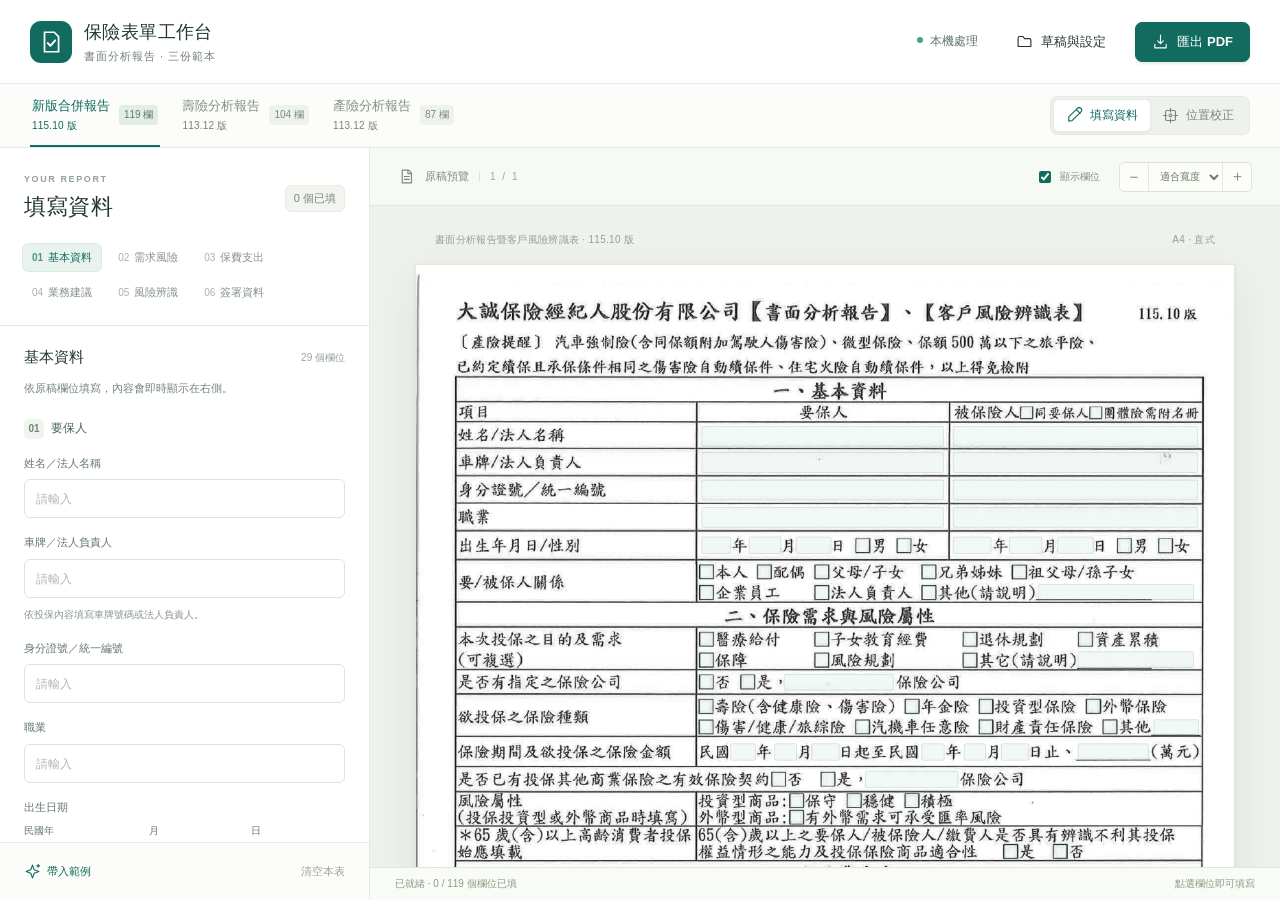
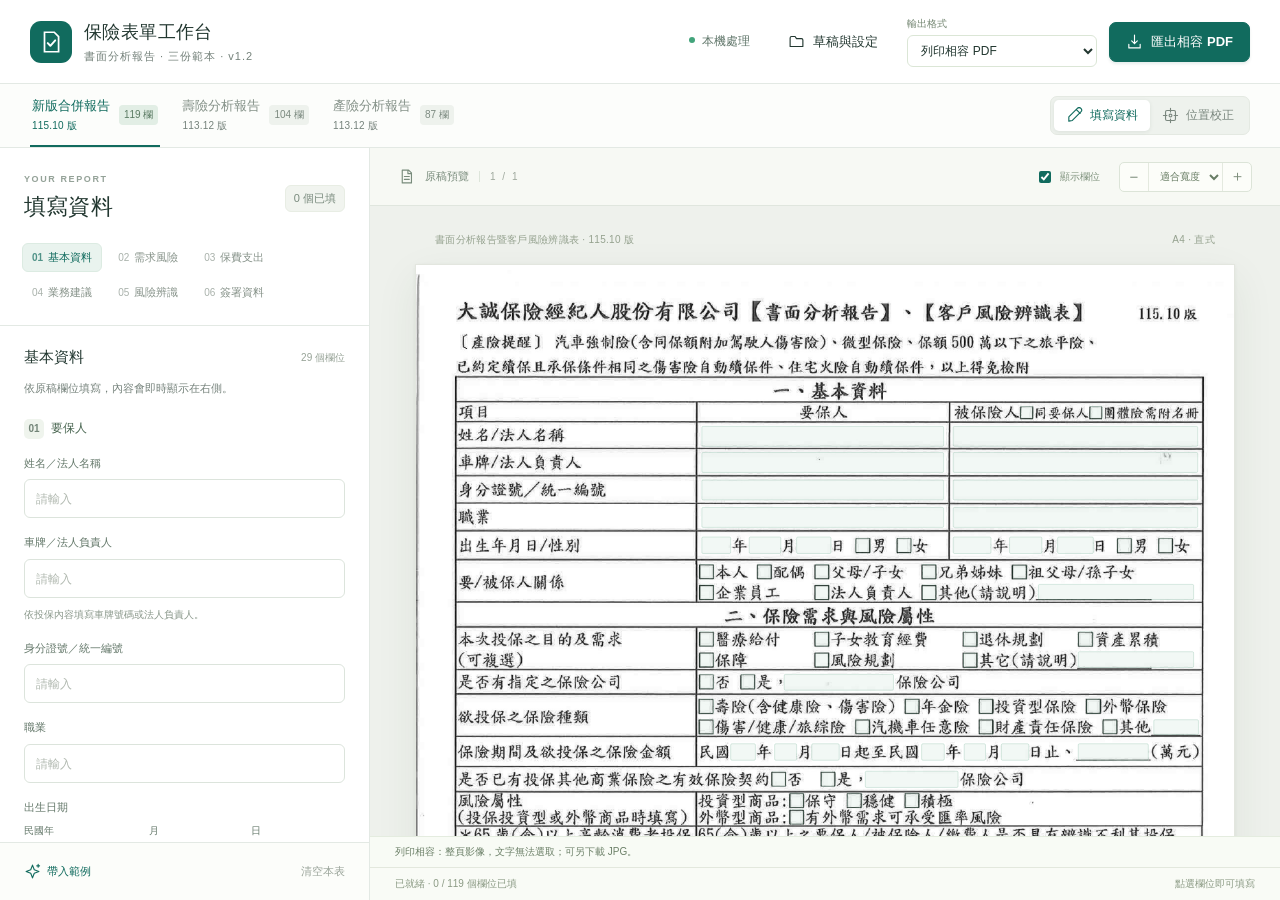
